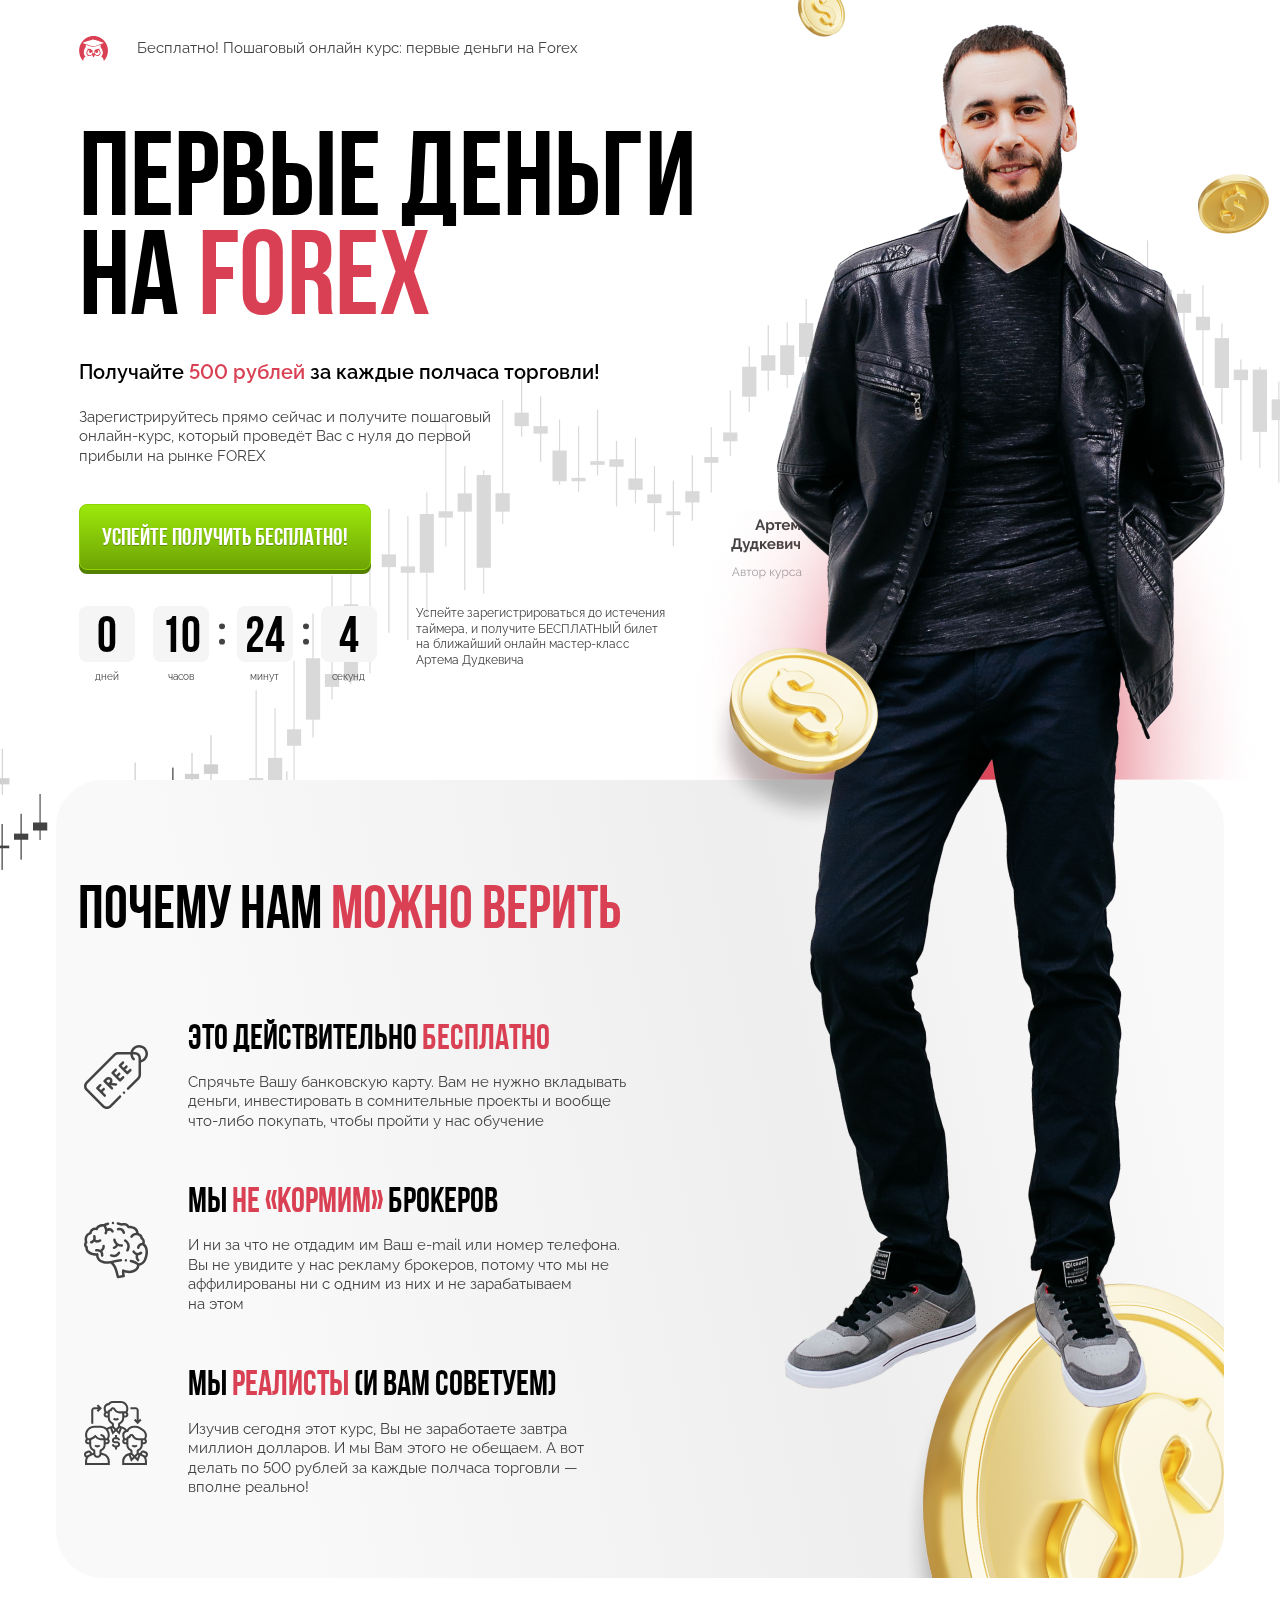
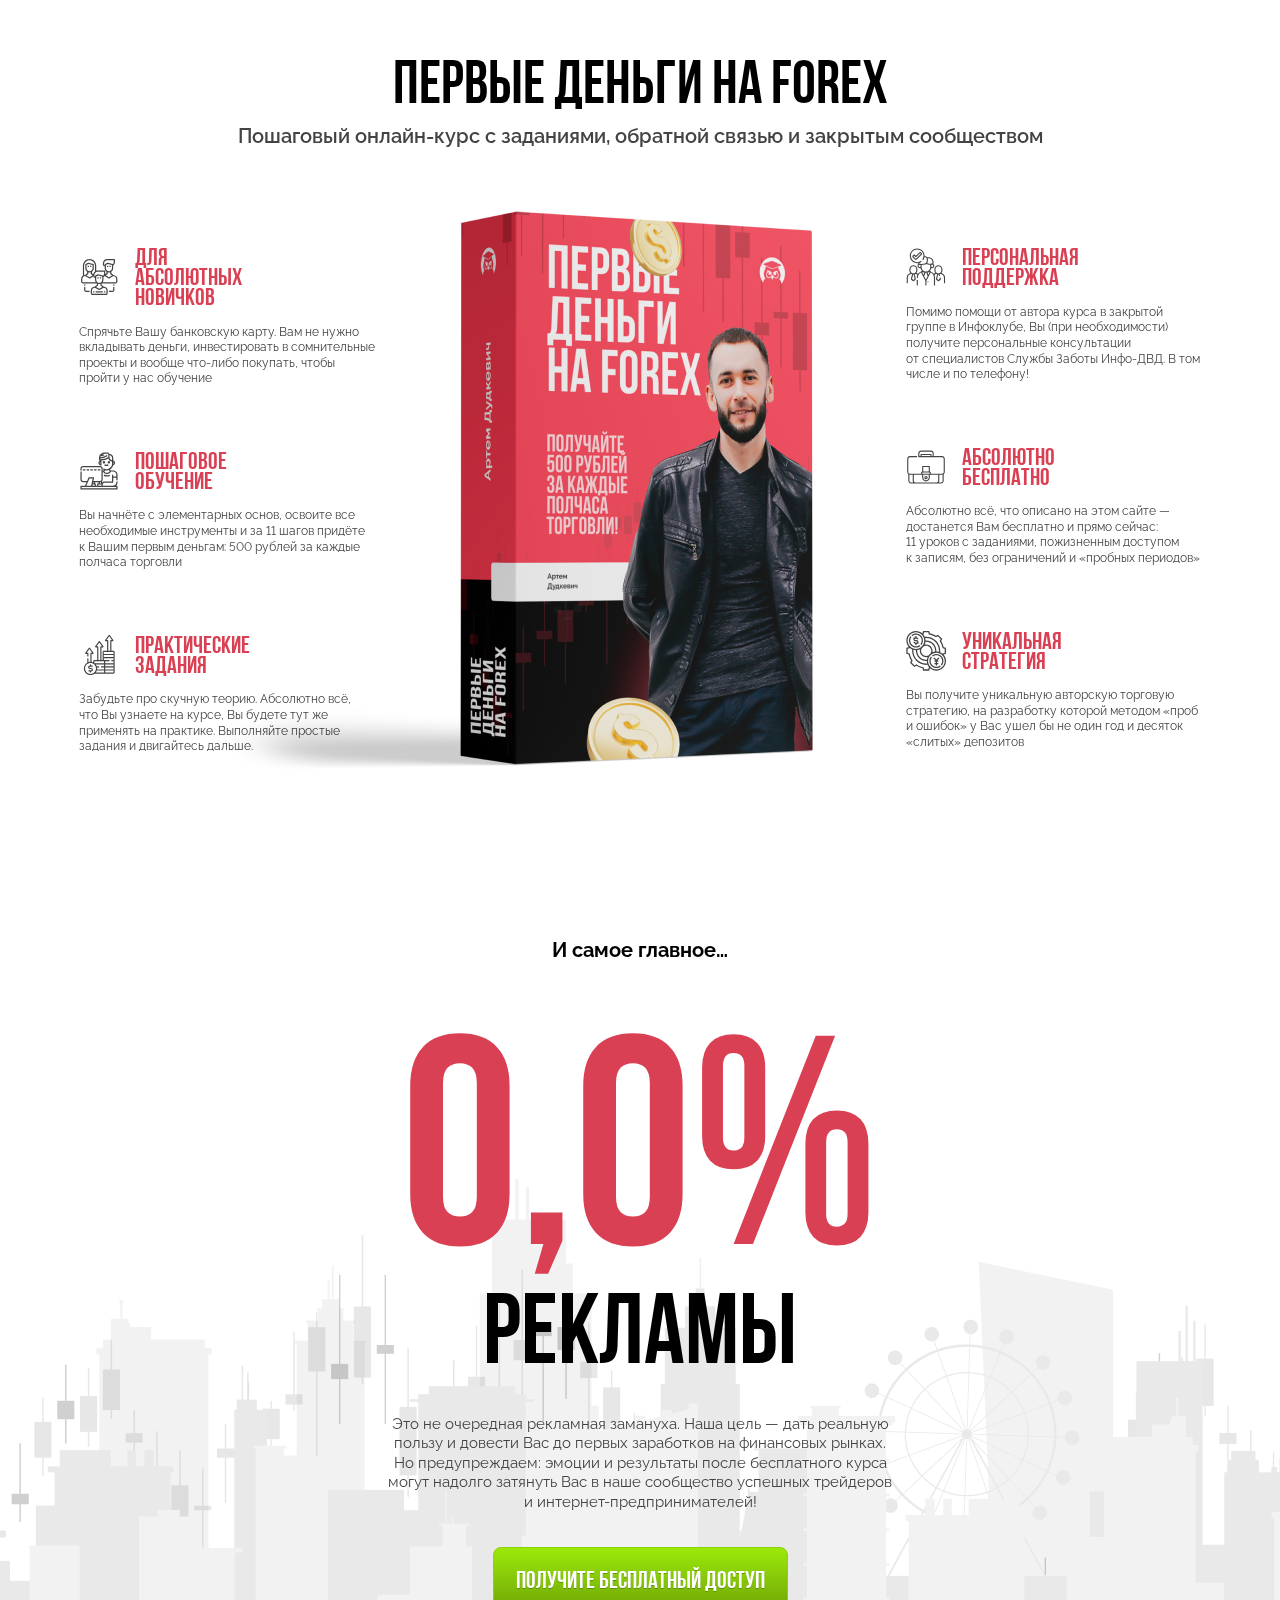
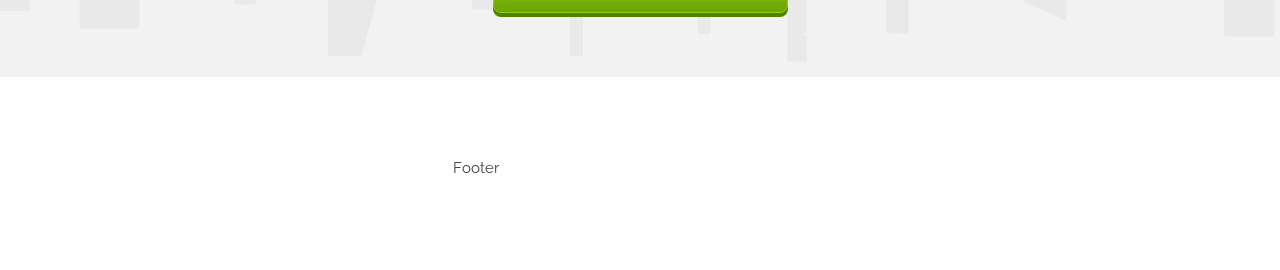
==== public/index.html @ e72a8681 "done sImportant block" ====
<!DOCTYPE html>
<html lang="ru">
	<head>
		<meta charset="utf-8">
		<title>Главная</title>
		<meta name="description" content="о чем страница">
		<meta http-equiv="X-UA-Compatible" content="IE=edge">
		<meta name="viewport" content="width=device-width,initial-scale=1.0,  shrink-to-fit=no">
		<link type="image/ico" href="img/favicon.ico" rel="shortcut icon"><meta name="format-detection" content="telephone=no"> 
		<link href="libs/swiper/swiper-bundle.min.css" rel="stylesheet"/>
		<link href="libs/@fancyapps/ui/fancybox.css" rel="stylesheet"/><link rel="preconnect" href="https://fonts.googleapis.com">
<link rel="preconnect" href="https://fonts.gstatic.com" crossorigin>
<link href="https://fonts.googleapis.com/css2?family=Raleway:wght@400;600;700&display=swap" rel="stylesheet">
		<link href="css/main.min.css" rel="stylesheet"/>
	</head>
	<body class="main-page" data-bg="main.jpg">
		<div class="main-wrapper">
			<!-- start header-->
			<header class="header" id="header">
				<!-- start topLine-->
				<div class="topLine section" id="topLine">
					<div class="container">
						<p> <img src="img/svg/logo.svg" alt="" loading="lazy"/>Бесплатно! Пошаговый онлайн курс: первые деньги на Forex
						</p>
					</div>
				</div>
				<!-- end topLine-->
			</header>
			<!-- end header-->
			<main>
				<!-- start headerBlock-->
				<div class="headerBlock section" id="headerBlock">
					<div class="headerBlock__container container"><img class="bg" src="img/header-bg.png" alt=""/>
						<div class="row">
							<div class="col-lg-7">
								<h1>Первые деньги на <span>FOREX</span></h1>
								<div class="headerBlock__subtitle">Получайте <span>500 рублей</span> за каждые полчаса торговли!
								</div>
								<p>Зарегистрируйтесь прямо сейчас и&nbsp;получите пошаговый онлайн-курс, который проведёт Вас с&nbsp;нуля до&nbsp;первой прибыли на&nbsp;рынке FOREX</p>
								<a class="headerBlock__btn btn btn-primary btn-base" href="#">Успейте получить бесплатно!
								</a>
								<div class="headerBlock__timer-wrap">
									<div class="headerBlock__timer-box timer-box-js"><span class="days">12</span><span class="hours">20</span><span class="minutes">20 </span><span class="seconds">20</span>
									</div>
									<p>Успейте зарегистрироваться до&nbsp;истечения таймера, и&nbsp;получите БЕСПЛАТНЫЙ билет на&nbsp;ближайший онлайн мастер-класс Артема Дудкевича</p>
								</div>
							</div>
							<div class="col-lg-5"><img class="img" src="img/header-img.png" alt=""/></div>
						</div>
					</div>
				</div>
				<!-- end headerBlock-->
				<!-- start sTrustUs-->
				<section class="sTrustUs section" id="sTrustUs">
					<div class="sTrustUs__container container-fluid">
						<div class="sTrustUs__wrap"><img class="img" src="img/coin.png" alt=""/>
							<div class="sTrustUs__inner-wrap">
								<div class="section-title">
									<h3>Почему нам <span>можно верить</span></h3>
								</div>
								<div class="sTrustUs__row row">
									<div class="sTrustUs__col col-12">
										<div class="sTrustUs__item"><img src="img/svg/sTrustUs-icon-1.svg" alt="" loading="lazy"/>
											<div class="sTrustUs__content">
												<h4>Это действительно <span>бесплатно</span></h4>
												<p>Спрячьте Вашу банковскую карту. Вам не&nbsp;нужно вкладывать деньги, инвестировать в&nbsp;сомнительные проекты и&nbsp;вообще что-либо покупать, чтобы пройти у&nbsp;нас обучение</p>
											</div>
										</div>
									</div>
									<div class="sTrustUs__col col-12">
										<div class="sTrustUs__item"><img src="img/svg/sTrustUs-icon-2.svg" alt="" loading="lazy"/>
											<div class="sTrustUs__content">
												<h4>Мы <span>не «кормим»</span> брокеров</h4>
												<p>И&nbsp;ни&nbsp;за&nbsp;что не&nbsp;отдадим им&nbsp;Ваш e-mail или номер телефона. Вы&nbsp;не&nbsp;увидите у&nbsp;нас рекламу брокеров, потому что мы&nbsp;не аффилированы ни&nbsp;с&nbsp;одним из&nbsp;них и&nbsp;не&nbsp;зарабатываем на&nbsp;этом</p>
											</div>
										</div>
									</div>
									<div class="sTrustUs__col col-12">
										<div class="sTrustUs__item"><img src="img/svg/sTrustUs-icon-3.svg" alt="" loading="lazy"/>
											<div class="sTrustUs__content">
												<h4>Мы <span>реалисты</span> (и Вам советуем)</h4>
												<p>Изучив сегодня этот курс, Вы&nbsp;не&nbsp;заработаете завтра миллион долларов. И&nbsp;мы&nbsp;Вам этого не&nbsp;обещаем. А&nbsp;вот делать по&nbsp;500 рублей за&nbsp;каждые полчаса торговли&nbsp;&mdash; вполне реально!</p>
											</div>
										</div>
									</div>
								</div>
							</div>
						</div>
					</div>
				</section>
				<!-- end sTrustUs-->
				<!-- start sFirstMoney-->
				<section class="sFirstMoney section" id="sFirstMoney">
					<div class="container">
						<div class="section-title text-center">
							<h3>Первые деньги на FOREX</h3>
							<p>Пошаговый онлайн-курс с заданиями, обратной связью и закрытым сообществом</p>
						</div>
						<div class="sFirstMoney__row row">
							<div class="col-md-6 col-xl-4">
								<div class="sFirstMoney__item">
									<div class="sFirstMoney__title"><img src="img/svg/sFirstMoney-icon-1.svg" alt="" loading="lazy"/>
										<h5>Для абсолютных новичков</h5>
									</div>
									<p>Спрячьте Вашу банковскую карту. Вам не&nbsp;нужно вкладывать деньги, инвестировать в&nbsp;сомнительные проекты и&nbsp;вообще что-либо покупать, чтобы пройти у&nbsp;нас обучение</p>
								</div>
								<div class="sFirstMoney__item">
									<div class="sFirstMoney__title"><img src="img/svg/sFirstMoney-icon-2.svg" alt="" loading="lazy"/>
										<h5>Пошаговое обучение</h5>
									</div>
									<p>Вы&nbsp;начнёте с&nbsp;элементарных основ, освоите все необходимые инструменты и&nbsp;за&nbsp;11&nbsp;шагов придёте к&nbsp;Вашим первым деньгам: 500 рублей за&nbsp;каждые полчаса торговли</p>
								</div>
								<div class="sFirstMoney__item">
									<div class="sFirstMoney__title"><img src="img/svg/sFirstMoney-icon-3.svg" alt="" loading="lazy"/>
										<h5>Практические задания</h5>
									</div>
									<p>Забудьте про скучную теорию. Абсолютно всё, что&nbsp;Вы узнаете на&nbsp;курсе, Вы&nbsp;будете тут&nbsp;же применять на&nbsp;практике. Выполняйте простые задания и&nbsp;двигайтесь дальше.</p>
								</div>
							</div>
							<div class="col-md-6 col-xl-4 order-xl-3">
								<div class="sFirstMoney__item ms-xl-auto">
									<div class="sFirstMoney__title"><img src="img/svg/sFirstMoney-icon-4.svg" alt="" loading="lazy"/>
										<h5>Персональная поддержка</h5>
									</div>
									<p>Помимо помощи от&nbsp;автора курса в&nbsp;закрытой группе в&nbsp;Инфоклубе, Вы&nbsp;(при необходимости) получите персональные консультации от&nbsp;специалистов Службы Заботы Инфо-ДВД. В&nbsp;том числе и&nbsp;по&nbsp;телефону!</p>
								</div>
								<div class="sFirstMoney__item ms-xl-auto">
									<div class="sFirstMoney__title"><img src="img/svg/sFirstMoney-icon-5.svg" alt="" loading="lazy"/>
										<h5>Абсолютно бесплатно</h5>
									</div>
									<p>Абсолютно всё, что описано на&nbsp;этом сайте&nbsp;&mdash; достанется Вам бесплатно и&nbsp;прямо сейчас: 11&nbsp;уроков с&nbsp;заданиями, пожизненным доступом к&nbsp;записям, без ограничений и&nbsp;&laquo;пробных периодов&raquo;</p>
								</div>
								<div class="sFirstMoney__item ms-xl-auto">
									<div class="sFirstMoney__title"><img src="img/svg/sFirstMoney-icon-6.svg" alt="" loading="lazy"/>
										<h5>Уникальная стратегия</h5>
									</div>
									<p>Вы&nbsp;получите уникальную авторскую торговую стратегию, на&nbsp;разработку которой методом &laquo;проб и&nbsp;ошибок&raquo; у&nbsp;Вас ушел&nbsp;бы не&nbsp;один год и&nbsp;десяток &laquo;слитых&raquo; депозитов</p>
								</div>
							</div>
							<div class="sFirstMoney__col col-xl-4 order-xl-2"><img class="img" src="img/sFirstMoney-img-1.png" alt=""/>
							</div>
						</div>
					</div>
				</section>
				<!-- end sFirstMoney-->
				<!-- start sImportant-->
				<section class="sImportant section" id="sImportant">
					<div class="sImportant__container container"><img class="img" src="img/sImportant-bg-1.png" alt=""/>
						<div class="section-title text-center">
							<h6>И самое главное…</h6>
							<div class="section-title__title">0,0%
							</div>
							<div class="h2">РЕКЛАМЫ</div>
							<p>Это не&nbsp;очередная рекламная замануха. Наша цель&nbsp;&mdash; дать реальную пользу и&nbsp;довести Вас до&nbsp;первых заработков на&nbsp;финансовых рынках. Но&nbsp;предупреждаем: эмоции и&nbsp;результаты после бесплатного курса могут надолго затянуть Вас в&nbsp;наше сообщество успешных трейдеров и&nbsp;интернет-предпринимателей!</p>
							<a class="section-title__btn btn btn-primary btn-base" href="#">Получите бесплатный доступ
							</a>
						</div>
					</div>
				</section>
				<!-- end sImportant-->
			</main>
			<footer class="footer section">
				<div class="container">
					<div class="row">
						<div class="col"></div>
						<div class="col">Footer</div>
						<div class="col"></div>
						<div class="col-auto"></div>
					</div>
				</div>
			</footer>
		</div>
		<!--  start modals-->
		<div id="modal-call" style="display: none">
			<div class="modal-win">
				<div class="form-wrap">
					<form>
						<div class="text-center">
							<div class="form-wrap__title form-data h3 ttu">Обратный звонок
							</div>
							<p class="after-headline">Заполните заявку и&nbsp;мы&nbsp;с&nbsp;Вами свяжемся в&nbsp;течение 15&nbsp;минут</p>
						</div>
						<div class="form-wrap__input-wrap form-group"><input class="form-wrap__input form-control" name="text" type="text" placeholder="Ваше Имя" required="required"/> 
						</div>
						<!-- +e.input-wrap-->
						<button class="form-wrap__btn btn" type="submit"> 
						</button>
						<div class="form-wrap__policy">
							<label class="custom-input form-check"><input class="custom-input__input form-check-input" name="checkbox" type="checkbox" checked="checked"/><small class="custom-input__text text-secondary">Согласен на обработку и хранение моих персональных данных в соответствии с условиями</small>
							</label>
						</div>
					</form>
				</div>
			</div>
		</div>
		<!-- #modal-call-->
		<!-- end modals-->
		<script src="libs/jquery/jquery.min.js"></script>
		<script src="libs/@fancyapps/ui/fancybox.umd.js"> </script>
		<script src="libs/swiper/swiper-bundle.min.js"> </script>
		<script src="libs/inputmask/inputmask.min.js"> </script>
		<script src="js/common.js"></script>
	</body>
</html>
---- public/css/main.min.css ----
@charset "UTF-8";@font-face{font-display:swap;font-family:Bebas;font-style:normal;font-weight:400;src:url(../fonts/Bebas/BebasNeueBold.woff2) format("woff2")}.icon{fill:currentColor;display:inline-block;height:1em;width:1em}.icon-basket{font-size:2.4rem;width:.9166666667em}.icon-check{font-size:2.7rem;width:1em}.icon-fb,.icon-instagram{font-size:2.4rem;width:1em}.icon-telegram,.icon-viber{font-size:1.6rem;width:1em}.icon-vk{font-size:2.4rem;width:1em}.icon-whatsapp{font-size:1.6rem;width:1em}:root,[data-bs-theme=light]{--bs-blue:#0d6efd;--bs-indigo:#6610f2;--bs-purple:#6f42c1;--bs-pink:#d63384;--bs-red:#da4053;--bs-orange:#fd7e14;--bs-yellow:#ffc107;--bs-green:#8ed104;--bs-teal:#20c997;--bs-cyan:#0dcaf0;--bs-black:#000;--bs-white:#fff;--bs-gray:#374957;--bs-gray-dark:#343a40;--bs-gray-100:#f5f5f5;--bs-gray-200:#e9ecef;--bs-gray-300:#dee2e6;--bs-gray-400:#ced4da;--bs-gray-500:#adb5bd;--bs-gray-600:#374957;--bs-gray-700:#434343;--bs-gray-800:#343a40;--bs-gray-900:#212529;--bs-primary:#8ed104;--bs-secondary:#374957;--bs-success:#0d6efd;--bs-info:#0dcaf0;--bs-warning:#ffc107;--bs-danger:#da4053;--bs-light:#f5f5f5;--bs-dark:#212529;--bs-primary-rgb:142,209,4;--bs-secondary-rgb:55,73,87;--bs-success-rgb:13,110,253;--bs-info-rgb:13,202,240;--bs-warning-rgb:255,193,7;--bs-danger-rgb:218,64,83;--bs-light-rgb:245,245,245;--bs-dark-rgb:33,37,41;--bs-primary-text:#0a58ca;--bs-secondary-text:#374957;--bs-success-text:#72a703;--bs-info-text:#087990;--bs-warning-text:#997404;--bs-danger-text:#ae3342;--bs-light-text:#374957;--bs-dark-text:#434343;--bs-primary-bg-subtle:#cfe2ff;--bs-secondary-bg-subtle:#f5f5f5;--bs-success-bg-subtle:#e8f6cd;--bs-info-bg-subtle:#cff4fc;--bs-warning-bg-subtle:#fff3cd;--bs-danger-bg-subtle:#f8d9dd;--bs-light-bg-subtle:#fafafa;--bs-dark-bg-subtle:#ced4da;--bs-primary-border-subtle:#9ec5fe;--bs-secondary-border-subtle:#e9ecef;--bs-success-border-subtle:#d2ed9b;--bs-info-border-subtle:#9eeaf9;--bs-warning-border-subtle:#ffe69c;--bs-danger-border-subtle:#f0b3ba;--bs-light-border-subtle:#e9ecef;--bs-dark-border-subtle:#adb5bd;--bs-white-rgb:255,255,255;--bs-black-rgb:0,0,0;--bs-body-color-rgb:67,67,67;--bs-font-sans-serif:"Raleway",system-ui,-apple-system,"Segoe UI",Roboto,"Helvetica Neue",Arial,"Noto Sans","Liberation Sans",sans-serif,"Apple Color Emoji","Segoe UI Emoji","Segoe UI Symbol","Noto Color Emoji";--bs-font-monospace:"Bebas",SFMono-Regular,Menlo,Monaco,Consolas,"Liberation Mono","Courier New",monospace;--bs-gradient:linear-gradient(180deg,hsla(0,0%,100%,.15),hsla(0,0%,100%,0));--bs-body-font-family:var(--bs-font-sans-serif);--bs-body-font-size:0.9999999995rem;--bs-body-font-weight:400;--bs-body-line-height:1.5;--bs-body-color:#434343;--bs-emphasis-color-rgb:0,0,0;--bs-secondary-color:rgba(67,67,67,.75);--bs-secondary-color-rgb:67,67,67;--bs-secondary-bg:#e9ecef;--bs-secondary-bg-rgb:233,236,239;--bs-tertiary-color:rgba(67,67,67,.5);--bs-tertiary-color-rgb:67,67,67;--bs-tertiary-bg:#f5f5f5;--bs-tertiary-bg-rgb:245,245,245;--bs-body-bg:#fff;--bs-body-bg-rgb:255,255,255;--bs-heading-color:#000;--bs-link-color:#8ed104;--bs-link-color-rgb:142,209,4;--bs-link-decoration:none;--bs-link-hover-color:#72a703;--bs-link-hover-color-rgb:114,167,3;--bs-code-color:#d63384;--bs-border-width:1px;--bs-border-style:solid;--bs-border-color:#dee2e6;--bs-border-color-translucent:rgba(0,0,0,.175);--bs-border-radius:0.375rem;--bs-border-radius-sm:0.25rem;--bs-border-radius-lg:0.5rem;--bs-border-radius-xl:1rem;--bs-border-radius-2xl:2rem;--bs-border-radius-pill:50rem;--bs-box-shadow:0 0.5rem 1rem rgba(var(--bs-body-color-rgb),0.15);--bs-box-shadow-sm:0 0.125rem 0.25rem rgba(var(--bs-body-color-rgb),0.075);--bs-box-shadow-lg:0 1rem 3rem rgba(var(--bs-body-color-rgb),0.175);--bs-box-shadow-inset:inset 0 1px 2px rgba(var(--bs-body-color-rgb),0.075);--bs-emphasis-color:#000;--bs-form-control-bg:var(--bs-body-bg);--bs-form-control-disabled-bg:var(--bs-secondary-bg);--bs-highlight-bg:#fff3cd;--bs-breakpoint-xs:0;--bs-breakpoint-sm:576px;--bs-breakpoint-md:768px;--bs-breakpoint-lg:992px;--bs-breakpoint-xl:1100px;--bs-breakpoint-xxl:1136px}[data-bs-theme=dark]{--bs-body-color:#adb5bd;--bs-body-color-rgb:173,181,189;--bs-body-bg:#212529;--bs-body-bg-rgb:33,37,41;--bs-emphasis-color:#f5f5f5;--bs-emphasis-color-rgb:245,245,245;--bs-secondary-color:rgba(173,181,189,.75);--bs-secondary-color-rgb:173,181,189;--bs-secondary-bg:#343a40;--bs-secondary-bg-rgb:52,58,64;--bs-tertiary-color:rgba(173,181,189,.5);--bs-tertiary-color-rgb:173,181,189;--bs-tertiary-bg:#2b3035;--bs-tertiary-bg-rgb:43,48,53;--bs-emphasis-color:#fff;--bs-primary-text:#6ea8fe;--bs-secondary-text:#dee2e6;--bs-success-text:#bbe368;--bs-info-text:#6edff6;--bs-warning-text:#ffda6a;--bs-danger-text:#e98c98;--bs-light-text:#f5f5f5;--bs-dark-text:#dee2e6;--bs-primary-bg-subtle:#031633;--bs-secondary-bg-subtle:#212529;--bs-success-bg-subtle:#1c2a01;--bs-info-bg-subtle:#032830;--bs-warning-bg-subtle:#332701;--bs-danger-bg-subtle:#2c0d11;--bs-light-bg-subtle:#343a40;--bs-dark-bg-subtle:#1a1d20;--bs-primary-border-subtle:#084298;--bs-secondary-border-subtle:#434343;--bs-success-border-subtle:#557d02;--bs-info-border-subtle:#055160;--bs-warning-border-subtle:#664d03;--bs-danger-border-subtle:#832632;--bs-light-border-subtle:#434343;--bs-dark-border-subtle:#343a40;--bs-heading-color:#fff;--bs-link-color:#6ea8fe;--bs-link-hover-color:#9ec5fe;--bs-link-color-rgb:110,168,254;--bs-link-hover-color-rgb:158,197,254;--bs-code-color:#e685b5;--bs-border-color:#434343;--bs-border-color-translucent:hsla(0,0%,100%,.15)}*,:after,:before{box-sizing:border-box}body{-webkit-text-size-adjust:100%;-webkit-tap-highlight-color:rgba(0,0,0,0);background-color:var(--bs-body-bg);color:var(--bs-body-color);font-family:var(--bs-body-font-family);font-size:var(--bs-body-font-size);font-weight:var(--bs-body-font-weight);line-height:var(--bs-body-line-height);margin:0;text-align:var(--bs-body-text-align)}hr{border:0;border-top:var(--bs-border-width) solid;color:inherit;margin:1rem 0;opacity:.25}.h1,.h2,.h3,.h4,.h5,.h6,h1,h2,h3,h4,h5,h6{color:var(--bs-heading-color,inherit);font-family:Bebas,SFMono-Regular,Menlo,Monaco,Consolas,Liberation Mono,Courier New,monospace;font-weight:700;line-height:.83em;margin-bottom:.5rem;margin-top:0}.h1,h1{font-size:calc(1.925rem + 7.59375vw)}.h2,h2{font-size:calc(1.79167rem + 6.09375vw)}.h3,h3{font-size:calc(1.525rem + 3.09375vw)}.h4,h4{font-size:calc(1.35833rem + 1.21875vw)}.h5,h5{font-size:calc(1.285rem + .39375vw)}.h6,h6{font-size:calc(1.25833rem + .09375vw)}p{margin-bottom:1rem;margin-top:0}abbr[title]{cursor:help;-webkit-text-decoration:underline dotted;text-decoration:underline dotted;-webkit-text-decoration-skip-ink:none;text-decoration-skip-ink:none}address{font-style:normal;line-height:inherit;margin-bottom:1rem}ol,ul{padding-left:2rem}dl,ol,ul{margin-bottom:1rem;margin-top:0}ol ol,ol ul,ul ol,ul ul{margin-bottom:0}dt{font-weight:700}dd{margin-bottom:.5rem;margin-left:0}blockquote{margin:0 0 1rem}b,strong{font-weight:bolder}.small,small{font-size:.875em}.mark,mark{background-color:var(--bs-highlight-bg);padding:.1875em}sub,sup{font-size:.75em;line-height:0;position:relative;vertical-align:baseline}sub{bottom:-.25em}sup{top:-.5em}a{color:rgba(var(--bs-link-color-rgb),var(--bs-link-opacity,1));text-decoration:none}a:hover{--bs-link-color-rgb:var(--bs-link-hover-color-rgb)}a:not([href]):not([class]),a:not([href]):not([class]):hover{color:inherit;text-decoration:none}code,kbd,pre,samp{font-family:var(--bs-font-monospace);font-size:1em}pre{display:block;font-size:.875em;margin-bottom:1rem;margin-top:0;overflow:auto}pre code{color:inherit;font-size:inherit;word-break:normal}code{word-wrap:break-word;color:var(--bs-code-color);font-size:.875em}a>code{color:inherit}kbd{background-color:var(--bs-body-color);border-radius:.25rem;color:var(--bs-body-bg);font-size:.875em;padding:.1875rem .375rem}kbd kbd{font-size:1em;padding:0}figure{margin:0 0 1rem}img,svg{vertical-align:middle}table{border-collapse:collapse;caption-side:bottom}caption{color:var(--bs-secondary-color);padding-bottom:.5rem;padding-top:.5rem;text-align:left}th{text-align:inherit;text-align:-webkit-match-parent}tbody,td,tfoot,th,thead,tr{border:0 solid;border-color:inherit}label{display:inline-block}button{border-radius:0}button:focus:not(:focus-visible){outline:0}button,input,optgroup,select,textarea{font-family:inherit;font-size:inherit;line-height:inherit;margin:0}button,select{text-transform:none}[role=button]{cursor:pointer}select{word-wrap:normal}select:disabled{opacity:1}[list]:not([type=date]):not([type=datetime-local]):not([type=month]):not([type=week]):not([type=time])::-webkit-calendar-picker-indicator{display:none!important}[type=button],[type=reset],[type=submit],button{-webkit-appearance:button}[type=button]:not(:disabled),[type=reset]:not(:disabled),[type=submit]:not(:disabled),button:not(:disabled){cursor:pointer}::-moz-focus-inner{border-style:none;padding:0}textarea{resize:vertical}fieldset{border:0;margin:0;min-width:0;padding:0}legend{float:left;font-size:calc(1.275rem + .28125vw);line-height:inherit;margin-bottom:.5rem;padding:0;width:100%}legend+*{clear:left}::-webkit-datetime-edit-day-field,::-webkit-datetime-edit-fields-wrapper,::-webkit-datetime-edit-hour-field,::-webkit-datetime-edit-minute,::-webkit-datetime-edit-month-field,::-webkit-datetime-edit-text,::-webkit-datetime-edit-year-field{padding:0}::-webkit-inner-spin-button{height:auto}[type=search]{-webkit-appearance:textfield;outline-offset:-2px}::-webkit-search-decoration{-webkit-appearance:none}::-webkit-color-swatch-wrapper{padding:0}::-webkit-file-upload-button{-webkit-appearance:button;font:inherit}::file-selector-button{-webkit-appearance:button;font:inherit}output{display:inline-block}iframe{border:0}summary{cursor:pointer;display:list-item}progress{vertical-align:baseline}[hidden]{display:none!important}.lead{font-size:1.2499999994rem;font-weight:300}.display-1{font-size:calc(1.625rem + 4.21875vw);font-weight:300;line-height:.83em}.display-2{font-size:calc(1.575rem + 3.65625vw);font-weight:300;line-height:.83em}.display-3{font-size:calc(1.525rem + 3.09375vw);font-weight:300;line-height:.83em}.display-4{font-size:calc(1.475rem + 2.53125vw);font-weight:300;line-height:.83em}.display-5{font-size:calc(1.425rem + 1.96875vw);font-weight:300;line-height:.83em}.display-6{font-size:calc(1.375rem + 1.40625vw);font-weight:300;line-height:.83em}.list-inline,.list-unstyled{list-style:none;padding-left:0}.list-inline-item{display:inline-block}.list-inline-item:not(:last-child){margin-right:.5rem}.initialism{font-size:.875em;text-transform:uppercase}.blockquote{font-size:1.2499999994rem;margin-bottom:1rem}.blockquote>:last-child{margin-bottom:0}.blockquote-footer{color:#374957;font-size:.875em;margin-bottom:1rem;margin-top:-1rem}.blockquote-footer:before{content:"— "}.container,.container-fluid,.container-lg,.container-md,.container-sm,.container-xl,.container-xxl{--bs-gutter-x:1.3333333333rem;--bs-gutter-y:0;margin-left:auto;margin-right:auto;padding-left:calc(var(--bs-gutter-x)*.5);padding-right:calc(var(--bs-gutter-x)*.5);width:100%}.row{--bs-gutter-x:1.3333333333rem;--bs-gutter-y:0;display:flex;flex-wrap:wrap;margin-left:calc(var(--bs-gutter-x)*-.5);margin-right:calc(var(--bs-gutter-x)*-.5);margin-top:calc(var(--bs-gutter-y)*-1)}.row>*{flex-shrink:0;margin-top:var(--bs-gutter-y);max-width:100%;padding-left:calc(var(--bs-gutter-x)*.5);padding-right:calc(var(--bs-gutter-x)*.5);width:100%}.col{flex:1 0 0%}.row-cols-auto>*{flex:0 0 auto;width:auto}.row-cols-1>*{flex:0 0 auto;width:100%}.row-cols-2>*{flex:0 0 auto;width:50%}.row-cols-3>*{flex:0 0 auto;width:33.3333333333%}.row-cols-4>*{flex:0 0 auto;width:25%}.row-cols-5>*{flex:0 0 auto;width:20%}.row-cols-6>*{flex:0 0 auto;width:16.6666666667%}.col-auto{flex:0 0 auto;width:auto}.col-1{flex:0 0 auto;width:8.33333333%}.col-2{flex:0 0 auto;width:16.66666667%}.col-3{flex:0 0 auto;width:25%}.col-4{flex:0 0 auto;width:33.33333333%}.col-5{flex:0 0 auto;width:41.66666667%}.col-6{flex:0 0 auto;width:50%}.col-7{flex:0 0 auto;width:58.33333333%}.col-8{flex:0 0 auto;width:66.66666667%}.col-9{flex:0 0 auto;width:75%}.col-10{flex:0 0 auto;width:83.33333333%}.col-11{flex:0 0 auto;width:91.66666667%}.col-12{flex:0 0 auto;width:100%}.offset-1{margin-left:8.33333333%}.offset-2{margin-left:16.66666667%}.offset-3{margin-left:25%}.offset-4{margin-left:33.33333333%}.offset-5{margin-left:41.66666667%}.offset-6{margin-left:50%}.offset-7{margin-left:58.33333333%}.offset-8{margin-left:66.66666667%}.offset-9{margin-left:75%}.offset-10{margin-left:83.33333333%}.offset-11{margin-left:91.66666667%}.g-0,.gx-0{--bs-gutter-x:0}.g-0,.gy-0{--bs-gutter-y:0}.g-1,.gx-1{--bs-gutter-x:0.25rem}.g-1,.gy-1{--bs-gutter-y:0.25rem}.g-2,.gx-2{--bs-gutter-x:0.5rem}.g-2,.gy-2{--bs-gutter-y:0.5rem}.g-3,.gx-3{--bs-gutter-x:1rem}.g-3,.gy-3{--bs-gutter-y:1rem}.g-4,.gx-4{--bs-gutter-x:1.5rem}.g-4,.gy-4{--bs-gutter-y:1.5rem}.g-5,.gx-5{--bs-gutter-x:3rem}.g-5,.gy-5{--bs-gutter-y:3rem}.form-label{margin-bottom:.5rem}.col-form-label{font-size:inherit;line-height:1.5;margin-bottom:0;padding-bottom:calc(.375rem + var(--bs-border-width));padding-top:calc(.375rem + var(--bs-border-width))}.col-form-label-lg{font-size:1.2499999994rem;padding-bottom:calc(.5rem + var(--bs-border-width));padding-top:calc(.5rem + var(--bs-border-width))}.col-form-label-sm{font-size:.8749999996rem;padding-bottom:calc(.25rem + var(--bs-border-width));padding-top:calc(.25rem + var(--bs-border-width))}.form-text{color:var(--bs-secondary-color);font-size:.875em;margin-top:.25rem}.form-control{-webkit-appearance:none;-moz-appearance:none;appearance:none;background-clip:padding-box;background-color:var(--bs-form-control-bg);border:var(--bs-border-width) solid var(--bs-border-color);border-radius:.375rem;color:var(--bs-body-color);display:block;font-size:.9999999995rem;font-weight:400;line-height:1.5;padding:.375rem .75rem;transition:border-color .15s ease-in-out,box-shadow .15s ease-in-out;width:100%}.form-control[type=file]{overflow:hidden}.form-control[type=file]:not(:disabled):not([readonly]){cursor:pointer}.form-control:focus{background-color:var(--bs-form-control-bg);border-color:#c7e882;box-shadow:0 0 0 .25rem rgba(142,209,4,.25);color:var(--bs-body-color);outline:0}.form-control::-webkit-date-and-time-value{height:1.5em}.form-control::-webkit-datetime-edit{display:block;padding:0}.form-control::-moz-placeholder{color:var(--bs-secondary-color);opacity:1}.form-control::placeholder{color:var(--bs-secondary-color);opacity:1}.form-control:disabled{background-color:var(--bs-form-control-disabled-bg);opacity:1}.form-control::-webkit-file-upload-button{-webkit-margin-end:.75rem;background-color:var(--bs-tertiary-bg);border:0 solid;border-color:inherit;border-inline-end-width:var(--bs-border-width);border-radius:0;color:var(--bs-body-color);margin:-.375rem -.75rem;margin-inline-end:.75rem;padding:.375rem .75rem;pointer-events:none;-webkit-transition:color .15s ease-in-out,background-color .15s ease-in-out,border-color .15s ease-in-out,box-shadow .15s ease-in-out;transition:color .15s ease-in-out,background-color .15s ease-in-out,border-color .15s ease-in-out,box-shadow .15s ease-in-out}.form-control::file-selector-button{-webkit-margin-end:.75rem;background-color:var(--bs-tertiary-bg);border:0 solid;border-color:inherit;border-inline-end-width:var(--bs-border-width);border-radius:0;color:var(--bs-body-color);margin:-.375rem -.75rem;margin-inline-end:.75rem;padding:.375rem .75rem;pointer-events:none;transition:color .15s ease-in-out,background-color .15s ease-in-out,border-color .15s ease-in-out,box-shadow .15s ease-in-out}.form-control:hover:not(:disabled):not([readonly])::-webkit-file-upload-button{background-color:var(--bs-secondary-bg)}.form-control:hover:not(:disabled):not([readonly])::file-selector-button{background-color:var(--bs-secondary-bg)}.form-control-plaintext{background-color:transparent;border:solid transparent;border-width:var(--bs-border-width) 0;color:var(--bs-body-color);display:block;line-height:1.5;margin-bottom:0;padding:.375rem 0;width:100%}.form-control-plaintext:focus{outline:0}.form-control-plaintext.form-control-lg,.form-control-plaintext.form-control-sm{padding-left:0;padding-right:0}.form-control-sm{border-radius:.25rem;font-size:.8749999996rem;min-height:calc(1.5em + .5rem + var(--bs-border-width)*2);padding:.25rem .5rem}.form-control-sm::-webkit-file-upload-button{-webkit-margin-end:.5rem;margin:-.25rem -.5rem;margin-inline-end:.5rem;padding:.25rem .5rem}.form-control-sm::file-selector-button{-webkit-margin-end:.5rem;margin:-.25rem -.5rem;margin-inline-end:.5rem;padding:.25rem .5rem}.form-control-lg{border-radius:.5rem;font-size:1.2499999994rem;min-height:calc(1.5em + 1rem + var(--bs-border-width)*2);padding:.5rem 1rem}.form-control-lg::-webkit-file-upload-button{-webkit-margin-end:1rem;margin:-.5rem -1rem;margin-inline-end:1rem;padding:.5rem 1rem}.form-control-lg::file-selector-button{-webkit-margin-end:1rem;margin:-.5rem -1rem;margin-inline-end:1rem;padding:.5rem 1rem}textarea.form-control{min-height:calc(1.5em + .75rem + var(--bs-border-width)*2)}textarea.form-control-sm{min-height:calc(1.5em + .5rem + var(--bs-border-width)*2)}textarea.form-control-lg{min-height:calc(1.5em + 1rem + var(--bs-border-width)*2)}.form-control-color{height:calc(1.5em + .75rem + var(--bs-border-width)*2);padding:.375rem;width:3rem}.form-control-color:not(:disabled):not([readonly]){cursor:pointer}.form-control-color::-moz-color-swatch{border:0!important;border-radius:.375rem}.form-control-color::-webkit-color-swatch{border-radius:.375rem}.form-control-color.form-control-sm{height:calc(1.5em + .5rem + var(--bs-border-width)*2)}.form-control-color.form-control-lg{height:calc(1.5em + 1rem + var(--bs-border-width)*2)}.form-select,.select2-container--default .select2-selection--single{--bs-form-select-bg-img:url("data:image/svg+xml;charset=utf-8,%3Csvg xmlns='http://www.w3.org/2000/svg' viewBox='0 0 16 16'%3E%3Cpath fill='none' stroke='%23343a40' stroke-linecap='round' stroke-linejoin='round' stroke-width='2' d='m2 5 6 6 6-6'/%3E%3C/svg%3E");-moz-padding-start:calc(.75rem - 3px);-webkit-appearance:none;-moz-appearance:none;appearance:none;background-color:var(--bs-form-control-bg);background-image:var(--bs-form-select-bg-img),var(--bs-form-select-bg-icon,none);background-position:right .75rem center;background-repeat:no-repeat;background-size:16px 12px;border:var(--bs-border-width) solid var(--bs-border-color);border-radius:.375rem;color:var(--bs-body-color);display:block;font-size:.9999999995rem;font-weight:400;line-height:1.5;padding:.375rem 2.25rem .375rem .75rem;transition:border-color .15s ease-in-out,box-shadow .15s ease-in-out;width:100%}.form-select:focus,.select2-container--default .select2-selection--single:focus{border-color:#c7e882;box-shadow:0 0 0 .25rem rgba(142,209,4,.25);outline:0}.form-select[multiple],.form-select[size]:not([size="1"]),.select2-container--default [multiple].select2-selection--single,.select2-container--default [size].select2-selection--single:not([size="1"]){background-image:none;padding-right:.75rem}.form-select:disabled,.select2-container--default .select2-selection--single:disabled{background-color:var(--bs-form-control-disabled-bg)}.form-select:-moz-focusring,.select2-container--default .select2-selection--single:-moz-focusring{color:transparent;text-shadow:0 0 0 var(--bs-body-color)}.form-select-sm{border-radius:.25rem;font-size:.8749999996rem;padding-bottom:.25rem;padding-left:.5rem;padding-top:.25rem}.form-select-lg{border-radius:.5rem;font-size:1.2499999994rem;padding-bottom:.5rem;padding-left:1rem;padding-top:.5rem}.select2-container--default [data-bs-theme=dark] .select2-selection--single,[data-bs-theme=dark] .form-select,[data-bs-theme=dark] .select2-container--default .select2-selection--single{--bs-form-select-bg-img:url("data:image/svg+xml;charset=utf-8,%3Csvg xmlns='http://www.w3.org/2000/svg' viewBox='0 0 16 16'%3E%3Cpath fill='none' stroke='%23adb5bd' stroke-linecap='round' stroke-linejoin='round' stroke-width='2' d='m2 5 6 6 6-6'/%3E%3C/svg%3E")}.form-check{display:block;margin-bottom:.125rem;min-height:1.5rem;padding-left:1.5em}.form-check .form-check-input{float:left;margin-left:-1.5em}.form-check-reverse{padding-left:0;padding-right:1.5em;text-align:right}.form-check-reverse .form-check-input{float:right;margin-left:0;margin-right:-1.5em}.form-check-input{--bs-form-check-bg:var(--bs-form-control-bg);color-adjust:exact;-webkit-appearance:none;-moz-appearance:none;appearance:none;background-color:var(--bs-form-check-bg);background-image:var(--bs-form-check-bg-image);background-position:50%;background-repeat:no-repeat;background-size:contain;border:var(--bs-border-width) solid var(--bs-border-color);height:1em;margin-top:.25em;-webkit-print-color-adjust:exact;print-color-adjust:exact;vertical-align:top;width:1em}.form-check-input[type=checkbox]{border-radius:.25em}.form-check-input[type=radio]{border-radius:50%}.form-check-input:active{filter:brightness(90%)}.form-check-input:focus{border-color:#c7e882;box-shadow:0 0 0 .25rem rgba(142,209,4,.25);outline:0}.form-check-input:checked{background-color:#8ed104;border-color:#8ed104}.form-check-input:checked[type=checkbox]{--bs-form-check-bg-image:url("data:image/svg+xml;charset=utf-8,%3Csvg xmlns='http://www.w3.org/2000/svg' viewBox='0 0 20 20'%3E%3Cpath fill='none' stroke='%23fff' stroke-linecap='round' stroke-linejoin='round' stroke-width='3' d='m6 10 3 3 6-6'/%3E%3C/svg%3E")}.form-check-input:checked[type=radio]{--bs-form-check-bg-image:url("data:image/svg+xml;charset=utf-8,%3Csvg xmlns='http://www.w3.org/2000/svg' viewBox='-4 -4 8 8'%3E%3Ccircle r='2' fill='%23fff'/%3E%3C/svg%3E")}.form-check-input[type=checkbox]:indeterminate{--bs-form-check-bg-image:url("data:image/svg+xml;charset=utf-8,%3Csvg xmlns='http://www.w3.org/2000/svg' viewBox='0 0 20 20'%3E%3Cpath fill='none' stroke='%23fff' stroke-linecap='round' stroke-linejoin='round' stroke-width='3' d='M6 10h8'/%3E%3C/svg%3E");background-color:#8ed104;border-color:#8ed104}.form-check-input:disabled{filter:none;opacity:.5;pointer-events:none}.form-check-input:disabled~.form-check-label,.form-check-input[disabled]~.form-check-label{cursor:default;opacity:.5}.form-switch{padding-left:2.5em}.form-switch .form-check-input{--bs-form-switch-bg:url("data:image/svg+xml;charset=utf-8,%3Csvg xmlns='http://www.w3.org/2000/svg' viewBox='-4 -4 8 8'%3E%3Ccircle r='3' fill='rgba(0, 0, 0, 0.25)'/%3E%3C/svg%3E");background-image:var(--bs-form-switch-bg);background-position:0;border-radius:2em;margin-left:-2.5em;transition:background-position .15s ease-in-out;width:2em}.form-switch .form-check-input:focus{--bs-form-switch-bg:url("data:image/svg+xml;charset=utf-8,%3Csvg xmlns='http://www.w3.org/2000/svg' viewBox='-4 -4 8 8'%3E%3Ccircle r='3' fill='%23c7e882'/%3E%3C/svg%3E")}.form-switch .form-check-input:checked{--bs-form-switch-bg:url("data:image/svg+xml;charset=utf-8,%3Csvg xmlns='http://www.w3.org/2000/svg' viewBox='-4 -4 8 8'%3E%3Ccircle r='3' fill='%23fff'/%3E%3C/svg%3E");background-position:100%}.form-switch.form-check-reverse{padding-left:0;padding-right:2.5em}.form-switch.form-check-reverse .form-check-input{margin-left:0;margin-right:-2.5em}.form-check-inline{display:inline-block;margin-right:1rem}.btn-check{clip:rect(0,0,0,0);pointer-events:none;position:absolute}.btn-check:disabled+.btn,.btn-check[disabled]+.btn{filter:none;opacity:.65;pointer-events:none}[data-bs-theme=dark] .form-switch .form-check-input:not(:checked):not(:focus){--bs-form-switch-bg:url("data:image/svg+xml;charset=utf-8,%3Csvg xmlns='http://www.w3.org/2000/svg' viewBox='-4 -4 8 8'%3E%3Ccircle r='3' fill='rgba(255, 255, 255, 0.25)'/%3E%3C/svg%3E")}.form-range{-webkit-appearance:none;-moz-appearance:none;appearance:none;background-color:transparent;height:1.5rem;padding:0;width:100%}.form-range:focus{outline:0}.form-range:focus::-webkit-slider-thumb{box-shadow:0 0 0 1px #fff,0 0 0 .25rem rgba(142,209,4,.25)}.form-range:focus::-moz-range-thumb{box-shadow:0 0 0 1px #fff,0 0 0 .25rem rgba(142,209,4,.25)}.form-range::-moz-focus-outer{border:0}.form-range::-webkit-slider-thumb{-webkit-appearance:none;appearance:none;background-color:#8ed104;border:0;border-radius:1rem;height:1rem;margin-top:-.25rem;-webkit-transition:background-color .15s ease-in-out,border-color .15s ease-in-out,box-shadow .15s ease-in-out;transition:background-color .15s ease-in-out,border-color .15s ease-in-out,box-shadow .15s ease-in-out;width:1rem}.form-range::-webkit-slider-thumb:active{background-color:#ddf1b4}.form-range::-webkit-slider-runnable-track{background-color:var(--bs-tertiary-bg);border-color:transparent;border-radius:1rem;color:transparent;cursor:pointer;height:.5rem;width:100%}.form-range::-moz-range-thumb{-moz-appearance:none;appearance:none;background-color:#8ed104;border:0;border-radius:1rem;height:1rem;-moz-transition:background-color .15s ease-in-out,border-color .15s ease-in-out,box-shadow .15s ease-in-out;transition:background-color .15s ease-in-out,border-color .15s ease-in-out,box-shadow .15s ease-in-out;width:1rem}.form-range::-moz-range-thumb:active{background-color:#ddf1b4}.form-range::-moz-range-track{background-color:var(--bs-tertiary-bg);border-color:transparent;border-radius:1rem;color:transparent;cursor:pointer;height:.5rem;width:100%}.form-range:disabled{pointer-events:none}.form-range:disabled::-webkit-slider-thumb{background-color:var(--bs-secondary-color)}.form-range:disabled::-moz-range-thumb{background-color:var(--bs-secondary-color)}.form-floating{position:relative}.form-floating:before:not(.form-control:disabled){background-color:var(--bs-form-control-bg);border-radius:.375rem;content:"";height:1.875em;left:var(--bs-border-width);position:absolute;top:var(--bs-border-width);width:calc(100% - 1.125em - .5625rem)}.form-floating>.form-control,.form-floating>.form-control-plaintext,.form-floating>.form-select,.select2-container--default .form-floating>.select2-selection--single{height:calc(3.5rem + var(--bs-border-width)*2);line-height:1.25}.form-floating>label{border:var(--bs-border-width) solid transparent;height:100%;left:0;overflow:hidden;padding:1rem .75rem;pointer-events:none;position:absolute;text-align:start;text-overflow:ellipsis;top:0;transform-origin:0 0;transition:opacity .1s ease-in-out,transform .1s ease-in-out;white-space:nowrap;width:100%}.form-floating>.form-control,.form-floating>.form-control-plaintext{padding:1rem .75rem}.form-floating>.form-control-plaintext::-moz-placeholder,.form-floating>.form-control::-moz-placeholder{color:transparent}.form-floating>.form-control-plaintext::placeholder,.form-floating>.form-control::placeholder{color:transparent}.form-floating>.form-control-plaintext:not(:-moz-placeholder-shown),.form-floating>.form-control:not(:-moz-placeholder-shown){padding-bottom:.625rem;padding-top:1.625rem}.form-floating>.form-control-plaintext:focus,.form-floating>.form-control-plaintext:not(:placeholder-shown),.form-floating>.form-control:focus,.form-floating>.form-control:not(:placeholder-shown){padding-bottom:.625rem;padding-top:1.625rem}.form-floating>.form-control-plaintext:-webkit-autofill,.form-floating>.form-control:-webkit-autofill{padding-bottom:.625rem;padding-top:1.625rem}.form-floating>.form-select,.select2-container--default .form-floating>.select2-selection--single{padding-bottom:.625rem;padding-top:1.625rem}.form-floating>.form-control:not(:-moz-placeholder-shown)~label{opacity:.65;transform:scale(.85) translateY(-.5rem) translateX(.15rem)}.form-floating>.form-control-plaintext~label,.form-floating>.form-control:focus~label,.form-floating>.form-control:not(:placeholder-shown)~label,.form-floating>.form-select~label,.select2-container--default .form-floating>.select2-selection--single~label{opacity:.65;transform:scale(.85) translateY(-.5rem) translateX(.15rem)}.form-floating>.form-control:-webkit-autofill~label{opacity:.65;transform:scale(.85) translateY(-.5rem) translateX(.15rem)}.form-floating>.form-control-plaintext~label{border-width:var(--bs-border-width) 0}.form-floating>.form-control:disabled~label{color:#374957}.input-group{align-items:stretch;display:flex;flex-wrap:wrap;position:relative;width:100%}.input-group>.form-control,.input-group>.form-floating,.input-group>.form-select,.select2-container--default .input-group>.select2-selection--single{flex:1 1 auto;min-width:0;position:relative;width:1%}.input-group>.form-control:focus,.input-group>.form-floating:focus-within,.input-group>.form-select:focus,.select2-container--default .input-group>.select2-selection--single:focus{z-index:5}.input-group .btn{position:relative;z-index:2}.input-group .btn:focus{z-index:5}.input-group-text{align-items:center;background-color:var(--bs-tertiary-bg);border:var(--bs-border-width) solid var(--bs-border-color);border-radius:.375rem;color:var(--bs-body-color);display:flex;font-size:.9999999995rem;font-weight:400;line-height:1.5;padding:.375rem .75rem;text-align:center;white-space:nowrap}.input-group-lg>.btn,.input-group-lg>.form-control,.input-group-lg>.form-select,.input-group-lg>.input-group-text,.select2-container--default .input-group-lg>.select2-selection--single{border-radius:.5rem;font-size:1.2499999994rem;padding:.5rem 1rem}.input-group-sm>.btn,.input-group-sm>.form-control,.input-group-sm>.form-select,.input-group-sm>.input-group-text,.select2-container--default .input-group-sm>.select2-selection--single{border-radius:.25rem;font-size:.8749999996rem;padding:.25rem .5rem}.input-group-lg>.form-select,.input-group-sm>.form-select,.select2-container--default .input-group-lg>.select2-selection--single,.select2-container--default .input-group-sm>.select2-selection--single{padding-right:3rem}.input-group.has-validation>.dropdown-toggle:nth-last-child(n+4),.input-group.has-validation>.form-floating:nth-last-child(n+3)>.form-control,.input-group.has-validation>.form-floating:nth-last-child(n+3)>.form-select,.input-group.has-validation>:nth-last-child(n+3):not(.dropdown-toggle):not(.dropdown-menu):not(.form-floating),.input-group:not(.has-validation)>.dropdown-toggle:nth-last-child(n+3),.input-group:not(.has-validation)>.form-floating:not(:last-child)>.form-control,.input-group:not(.has-validation)>.form-floating:not(:last-child)>.form-select,.input-group:not(.has-validation)>:not(:last-child):not(.dropdown-toggle):not(.dropdown-menu):not(.form-floating),.select2-container--default .input-group.has-validation>.form-floating:nth-last-child(n+3)>.select2-selection--single,.select2-container--default .input-group:not(.has-validation)>.form-floating:not(:last-child)>.select2-selection--single{border-bottom-right-radius:0;border-top-right-radius:0}.input-group>:not(:first-child):not(.dropdown-menu):not(.valid-tooltip):not(.valid-feedback):not(.invalid-tooltip):not(.invalid-feedback){border-bottom-left-radius:0;border-top-left-radius:0;margin-left:calc(var(--bs-border-width)*-1)}.input-group>.form-floating:not(:first-child)>.form-control,.input-group>.form-floating:not(:first-child)>.form-select,.select2-container--default .input-group>.form-floating:not(:first-child)>.select2-selection--single{border-bottom-left-radius:0;border-top-left-radius:0}.valid-feedback{color:var(--bs-success-text);display:none;font-size:.875em;margin-top:.25rem;width:100%}.valid-tooltip{background-color:var(--bs-success);border-radius:var(--bs-border-radius);color:#fff;display:none;font-size:.8749999996rem;margin-top:.1rem;max-width:100%;padding:.25rem .5rem;position:absolute;top:100%;z-index:5}.is-valid~.valid-feedback,.is-valid~.valid-tooltip,.was-validated :valid~.valid-feedback,.was-validated :valid~.valid-tooltip{display:block}.form-control.is-valid,.was-validated .form-control:valid{background-image:url("data:image/svg+xml;charset=utf-8,%3Csvg xmlns='http://www.w3.org/2000/svg' viewBox='0 0 8 8'%3E%3Cpath fill='%230d6efd' d='M2.3 6.73.6 4.53c-.4-1.04.46-1.4 1.1-.8l1.1 1.4 3.4-3.8c.6-.63 1.6-.27 1.2.7l-4 4.6c-.43.5-.8.4-1.1.1z'/%3E%3C/svg%3E");background-position:right calc(.375em + .1875rem) center;background-repeat:no-repeat;background-size:calc(.75em + .375rem) calc(.75em + .375rem);border-color:var(--bs-success);padding-right:calc(1.5em + .75rem)}.form-control.is-valid:focus,.was-validated .form-control:valid:focus{border-color:var(--bs-success);box-shadow:0 0 0 .25rem rgba(var(--bs-success-rgb),.25)}.was-validated textarea.form-control:valid,textarea.form-control.is-valid{background-position:top calc(.375em + .1875rem) right calc(.375em + .1875rem);padding-right:calc(1.5em + .75rem)}.form-select.is-valid,.select2-container--default .is-valid.select2-selection--single,.select2-container--default .was-validated .select2-selection--single:valid,.was-validated .form-select:valid,.was-validated .select2-container--default .select2-selection--single:valid{border-color:var(--bs-success)}.form-select.is-valid:not([multiple]):not([size]),.form-select.is-valid:not([multiple])[size="1"],.select2-container--default .is-valid.select2-selection--single:not([multiple]):not([size]),.select2-container--default .is-valid.select2-selection--single:not([multiple])[size="1"],.select2-container--default .was-validated .select2-selection--single:valid:not([multiple]):not([size]),.select2-container--default .was-validated .select2-selection--single:valid:not([multiple])[size="1"],.was-validated .form-select:valid:not([multiple]):not([size]),.was-validated .form-select:valid:not([multiple])[size="1"],.was-validated .select2-container--default .select2-selection--single:valid:not([multiple]):not([size]),.was-validated .select2-container--default .select2-selection--single:valid:not([multiple])[size="1"]{--bs-form-select-bg-icon:url("data:image/svg+xml;charset=utf-8,%3Csvg xmlns='http://www.w3.org/2000/svg' viewBox='0 0 8 8'%3E%3Cpath fill='%230d6efd' d='M2.3 6.73.6 4.53c-.4-1.04.46-1.4 1.1-.8l1.1 1.4 3.4-3.8c.6-.63 1.6-.27 1.2.7l-4 4.6c-.43.5-.8.4-1.1.1z'/%3E%3C/svg%3E");background-position:right .75rem center,center right 2.25rem;background-size:16px 12px,calc(.75em + .375rem) calc(.75em + .375rem);padding-right:4.125rem}.form-select.is-valid:focus,.select2-container--default .is-valid.select2-selection--single:focus,.select2-container--default .was-validated .select2-selection--single:valid:focus,.was-validated .form-select:valid:focus,.was-validated .select2-container--default .select2-selection--single:valid:focus{border-color:var(--bs-success);box-shadow:0 0 0 .25rem rgba(var(--bs-success-rgb),.25)}.form-control-color.is-valid,.was-validated .form-control-color:valid{width:calc(3.75rem + 1.5em)}.form-check-input.is-valid,.was-validated .form-check-input:valid{border-color:var(--bs-success)}.form-check-input.is-valid:checked,.was-validated .form-check-input:valid:checked{background-color:var(--bs-success-text)}.form-check-input.is-valid:focus,.was-validated .form-check-input:valid:focus{box-shadow:0 0 0 .25rem rgba(var(--bs-success-rgb),.25)}.form-check-input.is-valid~.form-check-label,.was-validated .form-check-input:valid~.form-check-label{color:var(--bs-success-text)}.form-check-inline .form-check-input~.valid-feedback{margin-left:.5em}.input-group>.form-control:not(:focus).is-valid,.input-group>.form-floating:not(:focus-within).is-valid,.input-group>.form-select:not(:focus).is-valid,.select2-container--default .input-group>.select2-selection--single:not(:focus).is-valid,.select2-container--default .was-validated .input-group>.select2-selection--single:not(:focus):valid,.was-validated .input-group>.form-control:not(:focus):valid,.was-validated .input-group>.form-floating:not(:focus-within):valid,.was-validated .input-group>.form-select:not(:focus):valid,.was-validated .select2-container--default .input-group>.select2-selection--single:not(:focus):valid{z-index:3}.invalid-feedback{color:var(--bs-danger-text);display:none;font-size:.875em;margin-top:.25rem;width:100%}.invalid-tooltip{background-color:var(--bs-danger);border-radius:var(--bs-border-radius);color:#fff;display:none;font-size:.8749999996rem;margin-top:.1rem;max-width:100%;padding:.25rem .5rem;position:absolute;top:100%;z-index:5}.is-invalid~.invalid-feedback,.is-invalid~.invalid-tooltip,.was-validated :invalid~.invalid-feedback,.was-validated :invalid~.invalid-tooltip{display:block}.form-control.is-invalid,.was-validated .form-control:invalid{background-image:url("data:image/svg+xml;charset=utf-8,%3Csvg xmlns='http://www.w3.org/2000/svg' width='12' height='12' fill='none' stroke='%23DA4053'%3E%3Ccircle cx='6' cy='6' r='4.5'/%3E%3Cpath stroke-linejoin='round' d='M5.8 3.6h.4L6 6.5z'/%3E%3Ccircle cx='6' cy='8.2' r='.6' fill='%23DA4053' stroke='none'/%3E%3C/svg%3E");background-position:right calc(.375em + .1875rem) center;background-repeat:no-repeat;background-size:calc(.75em + .375rem) calc(.75em + .375rem);border-color:var(--bs-danger);padding-right:calc(1.5em + .75rem)}.form-control.is-invalid:focus,.was-validated .form-control:invalid:focus{border-color:var(--bs-danger);box-shadow:0 0 0 .25rem rgba(var(--bs-danger-rgb),.25)}.was-validated textarea.form-control:invalid,textarea.form-control.is-invalid{background-position:top calc(.375em + .1875rem) right calc(.375em + .1875rem);padding-right:calc(1.5em + .75rem)}.form-select.is-invalid,.select2-container--default .is-invalid.select2-selection--single,.select2-container--default .was-validated .select2-selection--single:invalid,.was-validated .form-select:invalid,.was-validated .select2-container--default .select2-selection--single:invalid{border-color:var(--bs-danger)}.form-select.is-invalid:not([multiple]):not([size]),.form-select.is-invalid:not([multiple])[size="1"],.select2-container--default .is-invalid.select2-selection--single:not([multiple]):not([size]),.select2-container--default .is-invalid.select2-selection--single:not([multiple])[size="1"],.select2-container--default .was-validated .select2-selection--single:invalid:not([multiple]):not([size]),.select2-container--default .was-validated .select2-selection--single:invalid:not([multiple])[size="1"],.was-validated .form-select:invalid:not([multiple]):not([size]),.was-validated .form-select:invalid:not([multiple])[size="1"],.was-validated .select2-container--default .select2-selection--single:invalid:not([multiple]):not([size]),.was-validated .select2-container--default .select2-selection--single:invalid:not([multiple])[size="1"]{--bs-form-select-bg-icon:url("data:image/svg+xml;charset=utf-8,%3Csvg xmlns='http://www.w3.org/2000/svg' width='12' height='12' fill='none' stroke='%23DA4053'%3E%3Ccircle cx='6' cy='6' r='4.5'/%3E%3Cpath stroke-linejoin='round' d='M5.8 3.6h.4L6 6.5z'/%3E%3Ccircle cx='6' cy='8.2' r='.6' fill='%23DA4053' stroke='none'/%3E%3C/svg%3E");background-position:right .75rem center,center right 2.25rem;background-size:16px 12px,calc(.75em + .375rem) calc(.75em + .375rem);padding-right:4.125rem}.form-select.is-invalid:focus,.select2-container--default .is-invalid.select2-selection--single:focus,.select2-container--default .was-validated .select2-selection--single:invalid:focus,.was-validated .form-select:invalid:focus,.was-validated .select2-container--default .select2-selection--single:invalid:focus{border-color:var(--bs-danger);box-shadow:0 0 0 .25rem rgba(var(--bs-danger-rgb),.25)}.form-control-color.is-invalid,.was-validated .form-control-color:invalid{width:calc(3.75rem + 1.5em)}.form-check-input.is-invalid,.was-validated .form-check-input:invalid{border-color:var(--bs-danger)}.form-check-input.is-invalid:checked,.was-validated .form-check-input:invalid:checked{background-color:var(--bs-danger-text)}.form-check-input.is-invalid:focus,.was-validated .form-check-input:invalid:focus{box-shadow:0 0 0 .25rem rgba(var(--bs-danger-rgb),.25)}.form-check-input.is-invalid~.form-check-label,.was-validated .form-check-input:invalid~.form-check-label{color:var(--bs-danger-text)}.form-check-inline .form-check-input~.invalid-feedback{margin-left:.5em}.input-group>.form-control:not(:focus).is-invalid,.input-group>.form-floating:not(:focus-within).is-invalid,.input-group>.form-select:not(:focus).is-invalid,.select2-container--default .input-group>.select2-selection--single:not(:focus).is-invalid,.select2-container--default .was-validated .input-group>.select2-selection--single:not(:focus):invalid,.was-validated .input-group>.form-control:not(:focus):invalid,.was-validated .input-group>.form-floating:not(:focus-within):invalid,.was-validated .input-group>.form-select:not(:focus):invalid,.was-validated .select2-container--default .input-group>.select2-selection--single:not(:focus):invalid{z-index:4}.btn{--bs-btn-padding-x:0.75rem;--bs-btn-padding-y:0.375rem;--bs-btn-font-family: ;--bs-btn-font-size:0.9999999995rem;--bs-btn-font-weight:400;--bs-btn-line-height:1.5;--bs-btn-color:#434343;--bs-btn-bg:transparent;--bs-btn-border-width:var(--bs-border-width);--bs-btn-border-color:transparent;--bs-btn-border-radius:0.375rem;--bs-btn-hover-border-color:transparent;--bs-btn-box-shadow:inset 0 1px 0 hsla(0,0%,100%,.15),0 1px 1px rgba(0,0,0,.075);--bs-btn-disabled-opacity:0.65;--bs-btn-focus-box-shadow:0 0 0 0.25rem rgba(var(--bs-btn-focus-shadow-rgb),.5);background-color:var(--bs-btn-bg);border:var(--bs-btn-border-width) solid var(--bs-btn-border-color);border-radius:var(--bs-btn-border-radius);color:var(--bs-btn-color);cursor:pointer;display:inline-block;font-family:var(--bs-btn-font-family);font-size:var(--bs-btn-font-size);font-weight:var(--bs-btn-font-weight);line-height:var(--bs-btn-line-height);padding:var(--bs-btn-padding-y) var(--bs-btn-padding-x);text-align:center;transition:color .15s ease-in-out,background-color .15s ease-in-out,border-color .15s ease-in-out,box-shadow .15s ease-in-out;-webkit-user-select:none;-moz-user-select:none;user-select:none;vertical-align:middle}.btn:hover{background-color:var(--bs-btn-hover-bg);border-color:var(--bs-btn-hover-border-color);color:var(--bs-btn-hover-color)}.btn-check+.btn:hover{background-color:var(--bs-btn-bg);border-color:var(--bs-btn-border-color);color:var(--bs-btn-color)}.btn:focus-visible{background-color:var(--bs-btn-hover-bg);border-color:var(--bs-btn-hover-border-color);box-shadow:var(--bs-btn-focus-box-shadow);color:var(--bs-btn-hover-color);outline:0}.btn-check:focus-visible+.btn{border-color:var(--bs-btn-hover-border-color);box-shadow:var(--bs-btn-focus-box-shadow);outline:0}.btn-check:checked+.btn,.btn.active,.btn.show,.btn:first-child:active,:not(.btn-check)+.btn:active{background-color:var(--bs-btn-active-bg);border-color:var(--bs-btn-active-border-color);color:var(--bs-btn-active-color)}.btn-check:checked+.btn:focus-visible,.btn.active:focus-visible,.btn.show:focus-visible,.btn:first-child:active:focus-visible,:not(.btn-check)+.btn:active:focus-visible{box-shadow:var(--bs-btn-focus-box-shadow)}.btn.disabled,.btn:disabled,fieldset:disabled .btn{background-color:var(--bs-btn-disabled-bg);border-color:var(--bs-btn-disabled-border-color);color:var(--bs-btn-disabled-color);opacity:var(--bs-btn-disabled-opacity);pointer-events:none}.btn-primary{--bs-btn-color:#000;--bs-btn-bg:#8ed104;--bs-btn-border-color:#8ed104;--bs-btn-hover-color:#000;--bs-btn-hover-bg:#9fd82a;--bs-btn-hover-border-color:#99d61d;--bs-btn-focus-shadow-rgb:121,178,3;--bs-btn-active-color:#000;--bs-btn-active-bg:#a5da36;--bs-btn-active-border-color:#99d61d;--bs-btn-active-shadow:inset 0 3px 5px rgba(0,0,0,.125);--bs-btn-disabled-color:#000;--bs-btn-disabled-bg:#8ed104;--bs-btn-disabled-border-color:#8ed104}.btn-secondary{--bs-btn-color:#fff;--bs-btn-bg:#374957;--bs-btn-border-color:#374957;--bs-btn-hover-color:#fff;--bs-btn-hover-bg:#2f3e4a;--bs-btn-hover-border-color:#2c3a46;--bs-btn-focus-shadow-rgb:85,100,112;--bs-btn-active-color:#fff;--bs-btn-active-bg:#2c3a46;--bs-btn-active-border-color:#293741;--bs-btn-active-shadow:inset 0 3px 5px rgba(0,0,0,.125);--bs-btn-disabled-color:#fff;--bs-btn-disabled-bg:#374957;--bs-btn-disabled-border-color:#374957}.btn-success{--bs-btn-color:#fff;--bs-btn-bg:#0d6efd;--bs-btn-border-color:#0d6efd;--bs-btn-hover-color:#fff;--bs-btn-hover-bg:#0b5ed7;--bs-btn-hover-border-color:#0a58ca;--bs-btn-focus-shadow-rgb:49,132,253;--bs-btn-active-color:#fff;--bs-btn-active-bg:#0a58ca;--bs-btn-active-border-color:#0a53be;--bs-btn-active-shadow:inset 0 3px 5px rgba(0,0,0,.125);--bs-btn-disabled-color:#fff;--bs-btn-disabled-bg:#0d6efd;--bs-btn-disabled-border-color:#0d6efd}.btn-info{--bs-btn-color:#000;--bs-btn-bg:#0dcaf0;--bs-btn-border-color:#0dcaf0;--bs-btn-hover-color:#000;--bs-btn-hover-bg:#31d2f2;--bs-btn-hover-border-color:#25cff2;--bs-btn-focus-shadow-rgb:11,172,204;--bs-btn-active-color:#000;--bs-btn-active-bg:#3dd5f3;--bs-btn-active-border-color:#25cff2;--bs-btn-active-shadow:inset 0 3px 5px rgba(0,0,0,.125);--bs-btn-disabled-color:#000;--bs-btn-disabled-bg:#0dcaf0;--bs-btn-disabled-border-color:#0dcaf0}.btn-warning{--bs-btn-color:#000;--bs-btn-bg:#ffc107;--bs-btn-border-color:#ffc107;--bs-btn-hover-color:#000;--bs-btn-hover-bg:#ffca2c;--bs-btn-hover-border-color:#ffc720;--bs-btn-focus-shadow-rgb:217,164,6;--bs-btn-active-color:#000;--bs-btn-active-bg:#ffcd39;--bs-btn-active-border-color:#ffc720;--bs-btn-active-shadow:inset 0 3px 5px rgba(0,0,0,.125);--bs-btn-disabled-color:#000;--bs-btn-disabled-bg:#ffc107;--bs-btn-disabled-border-color:#ffc107}.btn-danger{--bs-btn-color:#000;--bs-btn-bg:#da4053;--bs-btn-border-color:#da4053;--bs-btn-hover-color:#000;--bs-btn-hover-bg:#e05d6d;--bs-btn-hover-border-color:#de5364;--bs-btn-focus-shadow-rgb:185,54,71;--bs-btn-active-color:#000;--bs-btn-active-bg:#e16675;--bs-btn-active-border-color:#de5364;--bs-btn-active-shadow:inset 0 3px 5px rgba(0,0,0,.125);--bs-btn-disabled-color:#000;--bs-btn-disabled-bg:#da4053;--bs-btn-disabled-border-color:#da4053}.btn-light{--bs-btn-color:#000;--bs-btn-bg:#f5f5f5;--bs-btn-border-color:#f5f5f5;--bs-btn-hover-color:#000;--bs-btn-hover-bg:#d0d0d0;--bs-btn-hover-border-color:#c4c4c4;--bs-btn-focus-shadow-rgb:208,208,208;--bs-btn-active-color:#000;--bs-btn-active-bg:#c4c4c4;--bs-btn-active-border-color:#b8b8b8;--bs-btn-active-shadow:inset 0 3px 5px rgba(0,0,0,.125);--bs-btn-disabled-color:#000;--bs-btn-disabled-bg:#f5f5f5;--bs-btn-disabled-border-color:#f5f5f5}.btn-dark{--bs-btn-color:#fff;--bs-btn-bg:#212529;--bs-btn-border-color:#212529;--bs-btn-hover-color:#fff;--bs-btn-hover-bg:#424649;--bs-btn-hover-border-color:#373b3e;--bs-btn-focus-shadow-rgb:66,70,73;--bs-btn-active-color:#fff;--bs-btn-active-bg:#4d5154;--bs-btn-active-border-color:#373b3e;--bs-btn-active-shadow:inset 0 3px 5px rgba(0,0,0,.125);--bs-btn-disabled-color:#fff;--bs-btn-disabled-bg:#212529;--bs-btn-disabled-border-color:#212529}.btn-outline-primary{--bs-btn-color:#8ed104;--bs-btn-border-color:#8ed104;--bs-btn-hover-color:#000;--bs-btn-hover-bg:#8ed104;--bs-btn-hover-border-color:#8ed104;--bs-btn-focus-shadow-rgb:142,209,4;--bs-btn-active-color:#000;--bs-btn-active-bg:#8ed104;--bs-btn-active-border-color:#8ed104;--bs-btn-active-shadow:inset 0 3px 5px rgba(0,0,0,.125);--bs-btn-disabled-color:#8ed104;--bs-btn-disabled-bg:transparent;--bs-btn-disabled-border-color:#8ed104;--bs-gradient:none}.btn-outline-secondary{--bs-btn-color:#374957;--bs-btn-border-color:#374957;--bs-btn-hover-color:#fff;--bs-btn-hover-bg:#374957;--bs-btn-hover-border-color:#374957;--bs-btn-focus-shadow-rgb:55,73,87;--bs-btn-active-color:#fff;--bs-btn-active-bg:#374957;--bs-btn-active-border-color:#374957;--bs-btn-active-shadow:inset 0 3px 5px rgba(0,0,0,.125);--bs-btn-disabled-color:#374957;--bs-btn-disabled-bg:transparent;--bs-btn-disabled-border-color:#374957;--bs-gradient:none}.btn-outline-success{--bs-btn-color:#0d6efd;--bs-btn-border-color:#0d6efd;--bs-btn-hover-color:#fff;--bs-btn-hover-bg:#0d6efd;--bs-btn-hover-border-color:#0d6efd;--bs-btn-focus-shadow-rgb:13,110,253;--bs-btn-active-color:#fff;--bs-btn-active-bg:#0d6efd;--bs-btn-active-border-color:#0d6efd;--bs-btn-active-shadow:inset 0 3px 5px rgba(0,0,0,.125);--bs-btn-disabled-color:#0d6efd;--bs-btn-disabled-bg:transparent;--bs-btn-disabled-border-color:#0d6efd;--bs-gradient:none}.btn-outline-info{--bs-btn-color:#0dcaf0;--bs-btn-border-color:#0dcaf0;--bs-btn-hover-color:#000;--bs-btn-hover-bg:#0dcaf0;--bs-btn-hover-border-color:#0dcaf0;--bs-btn-focus-shadow-rgb:13,202,240;--bs-btn-active-color:#000;--bs-btn-active-bg:#0dcaf0;--bs-btn-active-border-color:#0dcaf0;--bs-btn-active-shadow:inset 0 3px 5px rgba(0,0,0,.125);--bs-btn-disabled-color:#0dcaf0;--bs-btn-disabled-bg:transparent;--bs-btn-disabled-border-color:#0dcaf0;--bs-gradient:none}.btn-outline-warning{--bs-btn-color:#ffc107;--bs-btn-border-color:#ffc107;--bs-btn-hover-color:#000;--bs-btn-hover-bg:#ffc107;--bs-btn-hover-border-color:#ffc107;--bs-btn-focus-shadow-rgb:255,193,7;--bs-btn-active-color:#000;--bs-btn-active-bg:#ffc107;--bs-btn-active-border-color:#ffc107;--bs-btn-active-shadow:inset 0 3px 5px rgba(0,0,0,.125);--bs-btn-disabled-color:#ffc107;--bs-btn-disabled-bg:transparent;--bs-btn-disabled-border-color:#ffc107;--bs-gradient:none}.btn-outline-danger{--bs-btn-color:#da4053;--bs-btn-border-color:#da4053;--bs-btn-hover-color:#000;--bs-btn-hover-bg:#da4053;--bs-btn-hover-border-color:#da4053;--bs-btn-focus-shadow-rgb:218,64,83;--bs-btn-active-color:#000;--bs-btn-active-bg:#da4053;--bs-btn-active-border-color:#da4053;--bs-btn-active-shadow:inset 0 3px 5px rgba(0,0,0,.125);--bs-btn-disabled-color:#da4053;--bs-btn-disabled-bg:transparent;--bs-btn-disabled-border-color:#da4053;--bs-gradient:none}.btn-outline-light{--bs-btn-color:#f5f5f5;--bs-btn-border-color:#f5f5f5;--bs-btn-hover-color:#000;--bs-btn-hover-bg:#f5f5f5;--bs-btn-hover-border-color:#f5f5f5;--bs-btn-focus-shadow-rgb:245,245,245;--bs-btn-active-color:#000;--bs-btn-active-bg:#f5f5f5;--bs-btn-active-border-color:#f5f5f5;--bs-btn-active-shadow:inset 0 3px 5px rgba(0,0,0,.125);--bs-btn-disabled-color:#f5f5f5;--bs-btn-disabled-bg:transparent;--bs-btn-disabled-border-color:#f5f5f5;--bs-gradient:none}.btn-outline-dark{--bs-btn-color:#212529;--bs-btn-border-color:#212529;--bs-btn-hover-color:#fff;--bs-btn-hover-bg:#212529;--bs-btn-hover-border-color:#212529;--bs-btn-focus-shadow-rgb:33,37,41;--bs-btn-active-color:#fff;--bs-btn-active-bg:#212529;--bs-btn-active-border-color:#212529;--bs-btn-active-shadow:inset 0 3px 5px rgba(0,0,0,.125);--bs-btn-disabled-color:#212529;--bs-btn-disabled-bg:transparent;--bs-btn-disabled-border-color:#212529;--bs-gradient:none}.btn-link{--bs-btn-font-weight:400;--bs-btn-color:var(--bs-link-color);--bs-btn-bg:transparent;--bs-btn-border-color:transparent;--bs-btn-hover-color:var(--bs-link-hover-color);--bs-btn-hover-border-color:transparent;--bs-btn-active-color:var(--bs-link-hover-color);--bs-btn-active-border-color:transparent;--bs-btn-disabled-color:#374957;--bs-btn-disabled-border-color:transparent;--bs-btn-box-shadow:none;--bs-btn-focus-shadow-rgb:121,178,3;text-decoration:none}.btn-link:focus-visible{color:var(--bs-btn-color)}.btn-link:hover{color:var(--bs-btn-hover-color)}.btn-lg{--bs-btn-padding-y:0.5rem;--bs-btn-padding-x:1rem;--bs-btn-font-size:1.2499999994rem;--bs-btn-border-radius:0.5rem}.btn-sm{--bs-btn-padding-y:0.25rem;--bs-btn-padding-x:0.5rem;--bs-btn-font-size:0.8749999996rem;--bs-btn-border-radius:0.25rem}.clearfix:after{clear:both;content:"";display:block}.text-bg-primary{background-color:RGBA(142,209,4,var(--bs-bg-opacity,1))!important;color:#000!important}.text-bg-secondary{background-color:RGBA(55,73,87,var(--bs-bg-opacity,1))!important;color:#fff!important}.text-bg-success{background-color:RGBA(13,110,253,var(--bs-bg-opacity,1))!important;color:#fff!important}.text-bg-info{background-color:RGBA(13,202,240,var(--bs-bg-opacity,1))!important;color:#000!important}.text-bg-warning{background-color:RGBA(255,193,7,var(--bs-bg-opacity,1))!important;color:#000!important}.text-bg-danger{background-color:RGBA(218,64,83,var(--bs-bg-opacity,1))!important;color:#000!important}.text-bg-light{background-color:RGBA(245,245,245,var(--bs-bg-opacity,1))!important;color:#000!important}.text-bg-dark{background-color:RGBA(33,37,41,var(--bs-bg-opacity,1))!important;color:#fff!important}.link-primary{color:#8ed104!important}.link-primary:focus,.link-primary:hover{color:#a5da36!important}.link-secondary{color:#374957!important}.link-secondary:focus,.link-secondary:hover{color:#2c3a46!important}.link-success{color:#0d6efd!important}.link-success:focus,.link-success:hover{color:#0a58ca!important}.link-info{color:#0dcaf0!important}.link-info:focus,.link-info:hover{color:#3dd5f3!important}.link-warning{color:#ffc107!important}.link-warning:focus,.link-warning:hover{color:#ffcd39!important}.link-danger{color:#da4053!important}.link-danger:focus,.link-danger:hover{color:#e16675!important}.link-light{color:#f5f5f5!important}.link-light:focus,.link-light:hover{color:#f7f7f7!important}.link-dark{color:#212529!important}.link-dark:focus,.link-dark:hover{color:#1a1e21!important}.ratio{position:relative;width:100%}.ratio:before{content:"";display:block;padding-top:var(--bs-aspect-ratio)}.ratio>*{height:100%;left:0;position:absolute;top:0;width:100%}.ratio-1x1{--bs-aspect-ratio:100%}.ratio-4x3{--bs-aspect-ratio:75%}.ratio-16x9{--bs-aspect-ratio:56.25%}.ratio-21x9{--bs-aspect-ratio:42.8571428571%}.fixed-top{top:0}.fixed-bottom,.fixed-top{left:0;position:fixed;right:0;z-index:1030}.fixed-bottom{bottom:0}.sticky-top{top:0}.sticky-bottom,.sticky-top{position:sticky;z-index:1020}.sticky-bottom{bottom:0}.hstack{align-items:center;flex-direction:row}.hstack,.vstack{align-self:stretch;display:flex}.vstack{flex:1 1 auto;flex-direction:column}.visually-hidden,.visually-hidden-focusable:not(:focus):not(:focus-within){clip:rect(0,0,0,0)!important;border:0!important;height:1px!important;margin:-1px!important;overflow:hidden!important;padding:0!important;position:absolute!important;white-space:nowrap!important;width:1px!important}.stretched-link:after{bottom:0;content:"";left:0;position:absolute;right:0;top:0;z-index:1}.text-truncate{overflow:hidden;text-overflow:ellipsis;white-space:nowrap}.vr{align-self:stretch;background-color:currentcolor;display:inline-block;min-height:1em;opacity:.25;width:1px}.align-baseline{vertical-align:baseline!important}.align-top{vertical-align:top!important}.align-middle{vertical-align:middle!important}.align-bottom{vertical-align:bottom!important}.align-text-bottom{vertical-align:text-bottom!important}.align-text-top{vertical-align:text-top!important}.float-start{float:left!important}.float-end{float:right!important}.float-none{float:none!important}.object-fit-contain{-o-object-fit:contain!important;object-fit:contain!important}.object-fit-cover{-o-object-fit:cover!important;object-fit:cover!important}.object-fit-fill{-o-object-fit:fill!important;object-fit:fill!important}.object-fit-scale{-o-object-fit:scale-down!important;object-fit:scale-down!important}.object-fit-none{-o-object-fit:none!important;object-fit:none!important}.opacity-0{opacity:0!important}.opacity-25{opacity:.25!important}.opacity-50{opacity:.5!important}.opacity-75{opacity:.75!important}.opacity-100{opacity:1!important}.overflow-auto{overflow:auto!important}.overflow-hidden{overflow:hidden!important}.overflow-visible{overflow:visible!important}.overflow-scroll{overflow:scroll!important}.overflow-x-auto{overflow-x:auto!important}.overflow-x-hidden{overflow-x:hidden!important}.overflow-x-visible{overflow-x:visible!important}.overflow-x-scroll{overflow-x:scroll!important}.overflow-y-auto{overflow-y:auto!important}.overflow-y-hidden{overflow-y:hidden!important}.overflow-y-visible{overflow-y:visible!important}.overflow-y-scroll{overflow-y:scroll!important}.d-inline{display:inline!important}.d-inline-block{display:inline-block!important}.d-block{display:block!important}.d-grid{display:grid!important}.d-table{display:table!important}.d-table-row{display:table-row!important}.d-table-cell{display:table-cell!important}.d-flex{display:flex!important}.d-inline-flex{display:inline-flex!important}.d-none{display:none!important}.shadow{box-shadow:0 .5rem 1rem rgba(var(--bs-body-color-rgb),.15)!important}.shadow-sm{box-shadow:0 .125rem .25rem rgba(var(--bs-body-color-rgb),.075)!important}.shadow-lg{box-shadow:0 1rem 3rem rgba(var(--bs-body-color-rgb),.175)!important}.shadow-none{box-shadow:none!important}.position-static{position:static!important}.position-relative{position:relative!important}.position-absolute{position:absolute!important}.position-fixed{position:fixed!important}.position-sticky{position:sticky!important}.top-0{top:0!important}.top-50{top:50%!important}.top-100{top:100%!important}.bottom-0{bottom:0!important}.bottom-50{bottom:50%!important}.bottom-100{bottom:100%!important}.start-0{left:0!important}.start-50{left:50%!important}.start-100{left:100%!important}.end-0{right:0!important}.end-50{right:50%!important}.end-100{right:100%!important}.translate-middle{transform:translate(-50%,-50%)!important}.translate-middle-x{transform:translateX(-50%)!important}.translate-middle-y{transform:translateY(-50%)!important}.border{border:var(--bs-border-width) var(--bs-border-style) var(--bs-border-color)!important}.border-0{border:0!important}.border-top{border-top:var(--bs-border-width) var(--bs-border-style) var(--bs-border-color)!important}.border-top-0{border-top:0!important}.border-end{border-right:var(--bs-border-width) var(--bs-border-style) var(--bs-border-color)!important}.border-end-0{border-right:0!important}.border-bottom{border-bottom:var(--bs-border-width) var(--bs-border-style) var(--bs-border-color)!important}.border-bottom-0{border-bottom:0!important}.border-start{border-left:var(--bs-border-width) var(--bs-border-style) var(--bs-border-color)!important}.border-start-0{border-left:0!important}.border-primary{--bs-border-opacity:1;border-color:rgba(var(--bs-primary-rgb),var(--bs-border-opacity))!important}.border-secondary{--bs-border-opacity:1;border-color:rgba(var(--bs-secondary-rgb),var(--bs-border-opacity))!important}.border-success{--bs-border-opacity:1;border-color:rgba(var(--bs-success-rgb),var(--bs-border-opacity))!important}.border-info{--bs-border-opacity:1;border-color:rgba(var(--bs-info-rgb),var(--bs-border-opacity))!important}.border-warning{--bs-border-opacity:1;border-color:rgba(var(--bs-warning-rgb),var(--bs-border-opacity))!important}.border-danger{--bs-border-opacity:1;border-color:rgba(var(--bs-danger-rgb),var(--bs-border-opacity))!important}.border-light{--bs-border-opacity:1;border-color:rgba(var(--bs-light-rgb),var(--bs-border-opacity))!important}.border-dark{--bs-border-opacity:1;border-color:rgba(var(--bs-dark-rgb),var(--bs-border-opacity))!important}.border-white{--bs-border-opacity:1;border-color:rgba(var(--bs-white-rgb),var(--bs-border-opacity))!important}.border-primary-subtle{border-color:var(--bs-primary-border-subtle)!important}.border-secondary-subtle{border-color:var(--bs-secondary-border-subtle)!important}.border-success-subtle{border-color:var(--bs-success-border-subtle)!important}.border-info-subtle{border-color:var(--bs-info-border-subtle)!important}.border-warning-subtle{border-color:var(--bs-warning-border-subtle)!important}.border-danger-subtle{border-color:var(--bs-danger-border-subtle)!important}.border-light-subtle{border-color:var(--bs-light-border-subtle)!important}.border-dark-subtle{border-color:var(--bs-dark-border-subtle)!important}.border-1{--bs-border-width:1px}.border-2{--bs-border-width:2px}.border-3{--bs-border-width:3px}.border-4{--bs-border-width:4px}.border-5{--bs-border-width:5px}.border-opacity-10{--bs-border-opacity:0.1}.border-opacity-25{--bs-border-opacity:0.25}.border-opacity-50{--bs-border-opacity:0.5}.border-opacity-75{--bs-border-opacity:0.75}.border-opacity-100{--bs-border-opacity:1}.w-25{width:25%!important}.w-50{width:50%!important}.w-75{width:75%!important}.w-100{width:100%!important}.w-auto{width:auto!important}.mw-100{max-width:100%!important}.vw-100{width:100vw!important}.min-vw-100{min-width:100vw!important}.h-25{height:25%!important}.h-50{height:50%!important}.h-75{height:75%!important}.h-100{height:100%!important}.h-auto{height:auto!important}.mh-100{max-height:100%!important}.vh-100{height:100vh!important}.min-vh-100{min-height:100vh!important}.flex-fill{flex:1 1 auto!important}.flex-row{flex-direction:row!important}.flex-column{flex-direction:column!important}.flex-row-reverse{flex-direction:row-reverse!important}.flex-column-reverse{flex-direction:column-reverse!important}.flex-grow-0{flex-grow:0!important}.flex-grow-1{flex-grow:1!important}.flex-shrink-0{flex-shrink:0!important}.flex-shrink-1{flex-shrink:1!important}.flex-wrap{flex-wrap:wrap!important}.flex-nowrap{flex-wrap:nowrap!important}.flex-wrap-reverse{flex-wrap:wrap-reverse!important}.justify-content-start{justify-content:flex-start!important}.justify-content-end{justify-content:flex-end!important}.justify-content-center{justify-content:center!important}.justify-content-between{justify-content:space-between!important}.justify-content-around{justify-content:space-around!important}.justify-content-evenly{justify-content:space-evenly!important}.align-items-start{align-items:flex-start!important}.align-items-end{align-items:flex-end!important}.align-items-center{align-items:center!important}.align-items-baseline{align-items:baseline!important}.align-items-stretch{align-items:stretch!important}.align-content-start{align-content:flex-start!important}.align-content-end{align-content:flex-end!important}.align-content-center{align-content:center!important}.align-content-between{align-content:space-between!important}.align-content-around{align-content:space-around!important}.align-content-stretch{align-content:stretch!important}.align-self-auto{align-self:auto!important}.align-self-start{align-self:flex-start!important}.align-self-end{align-self:flex-end!important}.align-self-center{align-self:center!important}.align-self-baseline{align-self:baseline!important}.align-self-stretch{align-self:stretch!important}.order-first{order:-1!important}.order-0{order:0!important}.order-1{order:1!important}.order-2{order:2!important}.order-3{order:3!important}.order-4{order:4!important}.order-5{order:5!important}.order-last{order:6!important}.m-0{margin:0!important}.m-1{margin:.25rem!important}.m-2{margin:.5rem!important}.m-3{margin:1rem!important}.m-4{margin:1.5rem!important}.m-5{margin:3rem!important}.m-auto{margin:auto!important}.mx-0{margin-left:0!important;margin-right:0!important}.mx-1{margin-left:.25rem!important;margin-right:.25rem!important}.mx-2{margin-left:.5rem!important;margin-right:.5rem!important}.mx-3{margin-left:1rem!important;margin-right:1rem!important}.mx-4{margin-left:1.5rem!important;margin-right:1.5rem!important}.mx-5{margin-left:3rem!important;margin-right:3rem!important}.mx-auto{margin-left:auto!important;margin-right:auto!important}.my-0{margin-bottom:0!important;margin-top:0!important}.my-1{margin-bottom:.25rem!important;margin-top:.25rem!important}.my-2{margin-bottom:.5rem!important;margin-top:.5rem!important}.my-3{margin-bottom:1rem!important;margin-top:1rem!important}.my-4{margin-bottom:1.5rem!important;margin-top:1.5rem!important}.my-5{margin-bottom:3rem!important;margin-top:3rem!important}.my-auto{margin-bottom:auto!important;margin-top:auto!important}.mt-0{margin-top:0!important}.mt-1{margin-top:.25rem!important}.mt-2{margin-top:.5rem!important}.mt-3{margin-top:1rem!important}.mt-4{margin-top:1.5rem!important}.mt-5{margin-top:3rem!important}.mt-auto{margin-top:auto!important}.me-0{margin-right:0!important}.me-1{margin-right:.25rem!important}.me-2{margin-right:.5rem!important}.me-3{margin-right:1rem!important}.me-4{margin-right:1.5rem!important}.me-5{margin-right:3rem!important}.me-auto{margin-right:auto!important}.mb-0{margin-bottom:0!important}.mb-1{margin-bottom:.25rem!important}.mb-2{margin-bottom:.5rem!important}.mb-3{margin-bottom:1rem!important}.mb-4{margin-bottom:1.5rem!important}.mb-5{margin-bottom:3rem!important}.mb-auto{margin-bottom:auto!important}.ms-0{margin-left:0!important}.ms-1{margin-left:.25rem!important}.ms-2{margin-left:.5rem!important}.ms-3{margin-left:1rem!important}.ms-4{margin-left:1.5rem!important}.ms-5{margin-left:3rem!important}.ms-auto{margin-left:auto!important}.p-0{padding:0!important}.p-1{padding:.25rem!important}.p-2{padding:.5rem!important}.p-3{padding:1rem!important}.p-4{padding:1.5rem!important}.p-5{padding:3rem!important}.px-0{padding-left:0!important;padding-right:0!important}.px-1{padding-left:.25rem!important;padding-right:.25rem!important}.px-2{padding-left:.5rem!important;padding-right:.5rem!important}.px-3{padding-left:1rem!important;padding-right:1rem!important}.px-4{padding-left:1.5rem!important;padding-right:1.5rem!important}.px-5{padding-left:3rem!important;padding-right:3rem!important}.py-0{padding-bottom:0!important;padding-top:0!important}.py-1{padding-bottom:.25rem!important;padding-top:.25rem!important}.py-2{padding-bottom:.5rem!important;padding-top:.5rem!important}.py-3{padding-bottom:1rem!important;padding-top:1rem!important}.py-4{padding-bottom:1.5rem!important;padding-top:1.5rem!important}.py-5{padding-bottom:3rem!important;padding-top:3rem!important}.pt-0{padding-top:0!important}.pt-1{padding-top:.25rem!important}.pt-2{padding-top:.5rem!important}.pt-3{padding-top:1rem!important}.pt-4{padding-top:1.5rem!important}.pt-5{padding-top:3rem!important}.pe-0{padding-right:0!important}.pe-1{padding-right:.25rem!important}.pe-2{padding-right:.5rem!important}.pe-3{padding-right:1rem!important}.pe-4{padding-right:1.5rem!important}.pe-5{padding-right:3rem!important}.pb-0{padding-bottom:0!important}.pb-1{padding-bottom:.25rem!important}.pb-2{padding-bottom:.5rem!important}.pb-3{padding-bottom:1rem!important}.pb-4{padding-bottom:1.5rem!important}.pb-5{padding-bottom:3rem!important}.ps-0{padding-left:0!important}.ps-1{padding-left:.25rem!important}.ps-2{padding-left:.5rem!important}.ps-3{padding-left:1rem!important}.ps-4{padding-left:1.5rem!important}.ps-5{padding-left:3rem!important}.gap-0{gap:0!important}.gap-1{gap:.25rem!important}.gap-2{gap:.5rem!important}.gap-3{gap:1rem!important}.gap-4{gap:1.5rem!important}.gap-5{gap:3rem!important}.row-gap-0{row-gap:0!important}.row-gap-1{row-gap:.25rem!important}.row-gap-2{row-gap:.5rem!important}.row-gap-3{row-gap:1rem!important}.row-gap-4{row-gap:1.5rem!important}.row-gap-5{row-gap:3rem!important}.column-gap-0{-moz-column-gap:0!important;column-gap:0!important}.column-gap-1{-moz-column-gap:.25rem!important;column-gap:.25rem!important}.column-gap-2{-moz-column-gap:.5rem!important;column-gap:.5rem!important}.column-gap-3{-moz-column-gap:1rem!important;column-gap:1rem!important}.column-gap-4{-moz-column-gap:1.5rem!important;column-gap:1.5rem!important}.column-gap-5{-moz-column-gap:3rem!important;column-gap:3rem!important}.font-monospace{font-family:var(--bs-font-monospace)!important}.fs-1{font-size:calc(1.925rem + 7.59375vw)!important}.fs-2{font-size:calc(1.79167rem + 6.09375vw)!important}.fs-3{font-size:calc(1.525rem + 3.09375vw)!important}.fs-4{font-size:calc(1.35833rem + 1.21875vw)!important}.fs-5{font-size:calc(1.285rem + .39375vw)!important}.fs-6{font-size:calc(1.25833rem + .09375vw)!important}.fst-italic{font-style:italic!important}.fst-normal{font-style:normal!important}.fw-lighter{font-weight:lighter!important}.fw-light{font-weight:300!important}.fw-normal{font-weight:400!important}.fw-medium{font-weight:500!important}.fw-semibold{font-weight:600!important}.fw-bold{font-weight:700!important}.fw-bolder{font-weight:bolder!important}.lh-1{line-height:1!important}.lh-sm{line-height:1.25!important}.lh-base{line-height:1.5!important}.lh-lg{line-height:2!important}.text-start{text-align:left!important}.text-end{text-align:right!important}.text-center{text-align:center!important}.text-decoration-none{text-decoration:none!important}.text-decoration-underline{text-decoration:underline!important}.text-decoration-line-through{text-decoration:line-through!important}.text-lowercase{text-transform:lowercase!important}.text-uppercase{text-transform:uppercase!important}.text-capitalize{text-transform:capitalize!important}.text-wrap{white-space:normal!important}.text-nowrap{white-space:nowrap!important}.text-break{word-wrap:break-word!important;word-break:break-word!important}.text-primary{--bs-text-opacity:1;color:rgba(var(--bs-primary-rgb),var(--bs-text-opacity))!important}.text-secondary{--bs-text-opacity:1;color:rgba(var(--bs-secondary-rgb),var(--bs-text-opacity))!important}.text-success{--bs-text-opacity:1;color:rgba(var(--bs-success-rgb),var(--bs-text-opacity))!important}.text-info{--bs-text-opacity:1;color:rgba(var(--bs-info-rgb),var(--bs-text-opacity))!important}.text-warning{--bs-text-opacity:1;color:rgba(var(--bs-warning-rgb),var(--bs-text-opacity))!important}.text-danger{--bs-text-opacity:1;color:rgba(var(--bs-danger-rgb),var(--bs-text-opacity))!important}.text-light{--bs-text-opacity:1;color:rgba(var(--bs-light-rgb),var(--bs-text-opacity))!important}.text-dark{--bs-text-opacity:1;color:rgba(var(--bs-dark-rgb),var(--bs-text-opacity))!important}.text-black{--bs-text-opacity:1;color:rgba(var(--bs-black-rgb),var(--bs-text-opacity))!important}.text-white{--bs-text-opacity:1;color:rgba(var(--bs-white-rgb),var(--bs-text-opacity))!important}.text-body{--bs-text-opacity:1;color:rgba(var(--bs-body-color-rgb),var(--bs-text-opacity))!important}.text-muted{--bs-text-opacity:1;color:var(--bs-secondary-color)!important}.text-black-50{--bs-text-opacity:1;color:rgba(0,0,0,.5)!important}.text-white-50{--bs-text-opacity:1;color:hsla(0,0%,100%,.5)!important}.text-body-secondary{--bs-text-opacity:1;color:var(--bs-secondary-color)!important}.text-body-tertiary{--bs-text-opacity:1;color:var(--bs-tertiary-color)!important}.text-body-emphasis{--bs-text-opacity:1;color:var(--bs-emphasis-color)!important}.text-reset{--bs-text-opacity:1;color:inherit!important}.text-opacity-25{--bs-text-opacity:0.25}.text-opacity-50{--bs-text-opacity:0.5}.text-opacity-75{--bs-text-opacity:0.75}.text-opacity-100{--bs-text-opacity:1}.text-primary-emphasis{color:var(--bs-primary-text)!important}.text-secondary-emphasis{color:var(--bs-secondary-text)!important}.text-success-emphasis{color:var(--bs-success-text)!important}.text-info-emphasis{color:var(--bs-info-text)!important}.text-warning-emphasis{color:var(--bs-warning-text)!important}.text-danger-emphasis{color:var(--bs-danger-text)!important}.text-light-emphasis{color:var(--bs-light-text)!important}.text-dark-emphasis{color:var(--bs-dark-text)!important}.bg-primary{--bs-bg-opacity:1;background-color:rgba(var(--bs-primary-rgb),var(--bs-bg-opacity))!important}.bg-secondary{--bs-bg-opacity:1;background-color:rgba(var(--bs-secondary-rgb),var(--bs-bg-opacity))!important}.bg-success{--bs-bg-opacity:1;background-color:rgba(var(--bs-success-rgb),var(--bs-bg-opacity))!important}.bg-info{--bs-bg-opacity:1;background-color:rgba(var(--bs-info-rgb),var(--bs-bg-opacity))!important}.bg-warning{--bs-bg-opacity:1;background-color:rgba(var(--bs-warning-rgb),var(--bs-bg-opacity))!important}.bg-danger{--bs-bg-opacity:1;background-color:rgba(var(--bs-danger-rgb),var(--bs-bg-opacity))!important}.bg-light{--bs-bg-opacity:1;background-color:rgba(var(--bs-light-rgb),var(--bs-bg-opacity))!important}.bg-dark{--bs-bg-opacity:1;background-color:rgba(var(--bs-dark-rgb),var(--bs-bg-opacity))!important}.bg-black{--bs-bg-opacity:1;background-color:rgba(var(--bs-black-rgb),var(--bs-bg-opacity))!important}.bg-white{--bs-bg-opacity:1;background-color:rgba(var(--bs-white-rgb),var(--bs-bg-opacity))!important}.bg-body{--bs-bg-opacity:1;background-color:rgba(var(--bs-body-bg-rgb),var(--bs-bg-opacity))!important}.bg-transparent{--bs-bg-opacity:1;background-color:transparent!important}.bg-body-secondary{--bs-bg-opacity:1;background-color:rgba(var(--bs-secondary-bg-rgb),var(--bs-bg-opacity))!important}.bg-body-tertiary{--bs-bg-opacity:1;background-color:rgba(var(--bs-tertiary-bg-rgb),var(--bs-bg-opacity))!important}.bg-body-emphasis{--bs-bg-opacity:1;background-color:rgba(var(--bs-emphasis-bg-rgb),var(--bs-bg-opacity))!important}.bg-opacity-10{--bs-bg-opacity:0.1}.bg-opacity-25{--bs-bg-opacity:0.25}.bg-opacity-50{--bs-bg-opacity:0.5}.bg-opacity-75{--bs-bg-opacity:0.75}.bg-opacity-100{--bs-bg-opacity:1}.bg-primary-subtle{background-color:var(--bs-primary-bg-subtle)!important}.bg-secondary-subtle{background-color:var(--bs-secondary-bg-subtle)!important}.bg-success-subtle{background-color:var(--bs-success-bg-subtle)!important}.bg-info-subtle{background-color:var(--bs-info-bg-subtle)!important}.bg-warning-subtle{background-color:var(--bs-warning-bg-subtle)!important}.bg-danger-subtle{background-color:var(--bs-danger-bg-subtle)!important}.bg-light-subtle{background-color:var(--bs-light-bg-subtle)!important}.bg-dark-subtle{background-color:var(--bs-dark-bg-subtle)!important}.bg-gradient{background-image:var(--bs-gradient)!important}.user-select-all{-webkit-user-select:all!important;-moz-user-select:all!important;user-select:all!important}.user-select-auto{-webkit-user-select:auto!important;-moz-user-select:auto!important;user-select:auto!important}.user-select-none{-webkit-user-select:none!important;-moz-user-select:none!important;user-select:none!important}.pe-none{pointer-events:none!important}.pe-auto{pointer-events:auto!important}.rounded{border-radius:var(--bs-border-radius)!important}.rounded-0{border-radius:0!important}.rounded-1{border-radius:var(--bs-border-radius-sm)!important}.rounded-2{border-radius:var(--bs-border-radius)!important}.rounded-3{border-radius:var(--bs-border-radius-lg)!important}.rounded-4{border-radius:var(--bs-border-radius-xl)!important}.rounded-5{border-radius:var(--bs-border-radius-2xl)!important}.rounded-circle{border-radius:50%!important}.rounded-pill{border-radius:var(--bs-border-radius-pill)!important}.rounded-top{border-top-left-radius:var(--bs-border-radius)!important;border-top-right-radius:var(--bs-border-radius)!important}.rounded-top-0{border-top-left-radius:0!important;border-top-right-radius:0!important}.rounded-top-1{border-top-left-radius:var(--bs-border-radius-sm)!important;border-top-right-radius:var(--bs-border-radius-sm)!important}.rounded-top-2{border-top-left-radius:var(--bs-border-radius)!important;border-top-right-radius:var(--bs-border-radius)!important}.rounded-top-3{border-top-left-radius:var(--bs-border-radius-lg)!important;border-top-right-radius:var(--bs-border-radius-lg)!important}.rounded-top-4{border-top-left-radius:var(--bs-border-radius-xl)!important;border-top-right-radius:var(--bs-border-radius-xl)!important}.rounded-top-5{border-top-left-radius:var(--bs-border-radius-2xl)!important;border-top-right-radius:var(--bs-border-radius-2xl)!important}.rounded-top-circle{border-top-left-radius:50%!important;border-top-right-radius:50%!important}.rounded-top-pill{border-top-left-radius:var(--bs-border-radius-pill)!important;border-top-right-radius:var(--bs-border-radius-pill)!important}.rounded-end{border-bottom-right-radius:var(--bs-border-radius)!important;border-top-right-radius:var(--bs-border-radius)!important}.rounded-end-0{border-bottom-right-radius:0!important;border-top-right-radius:0!important}.rounded-end-1{border-bottom-right-radius:var(--bs-border-radius-sm)!important;border-top-right-radius:var(--bs-border-radius-sm)!important}.rounded-end-2{border-bottom-right-radius:var(--bs-border-radius)!important;border-top-right-radius:var(--bs-border-radius)!important}.rounded-end-3{border-bottom-right-radius:var(--bs-border-radius-lg)!important;border-top-right-radius:var(--bs-border-radius-lg)!important}.rounded-end-4{border-bottom-right-radius:var(--bs-border-radius-xl)!important;border-top-right-radius:var(--bs-border-radius-xl)!important}.rounded-end-5{border-bottom-right-radius:var(--bs-border-radius-2xl)!important;border-top-right-radius:var(--bs-border-radius-2xl)!important}.rounded-end-circle{border-bottom-right-radius:50%!important;border-top-right-radius:50%!important}.rounded-end-pill{border-bottom-right-radius:var(--bs-border-radius-pill)!important;border-top-right-radius:var(--bs-border-radius-pill)!important}.rounded-bottom{border-bottom-left-radius:var(--bs-border-radius)!important;border-bottom-right-radius:var(--bs-border-radius)!important}.rounded-bottom-0{border-bottom-left-radius:0!important;border-bottom-right-radius:0!important}.rounded-bottom-1{border-bottom-left-radius:var(--bs-border-radius-sm)!important;border-bottom-right-radius:var(--bs-border-radius-sm)!important}.rounded-bottom-2{border-bottom-left-radius:var(--bs-border-radius)!important;border-bottom-right-radius:var(--bs-border-radius)!important}.rounded-bottom-3{border-bottom-left-radius:var(--bs-border-radius-lg)!important;border-bottom-right-radius:var(--bs-border-radius-lg)!important}.rounded-bottom-4{border-bottom-left-radius:var(--bs-border-radius-xl)!important;border-bottom-right-radius:var(--bs-border-radius-xl)!important}.rounded-bottom-5{border-bottom-left-radius:var(--bs-border-radius-2xl)!important;border-bottom-right-radius:var(--bs-border-radius-2xl)!important}.rounded-bottom-circle{border-bottom-left-radius:50%!important;border-bottom-right-radius:50%!important}.rounded-bottom-pill{border-bottom-left-radius:var(--bs-border-radius-pill)!important;border-bottom-right-radius:var(--bs-border-radius-pill)!important}.rounded-start{border-bottom-left-radius:var(--bs-border-radius)!important;border-top-left-radius:var(--bs-border-radius)!important}.rounded-start-0{border-bottom-left-radius:0!important;border-top-left-radius:0!important}.rounded-start-1{border-bottom-left-radius:var(--bs-border-radius-sm)!important;border-top-left-radius:var(--bs-border-radius-sm)!important}.rounded-start-2{border-bottom-left-radius:var(--bs-border-radius)!important;border-top-left-radius:var(--bs-border-radius)!important}.rounded-start-3{border-bottom-left-radius:var(--bs-border-radius-lg)!important;border-top-left-radius:var(--bs-border-radius-lg)!important}.rounded-start-4{border-bottom-left-radius:var(--bs-border-radius-xl)!important;border-top-left-radius:var(--bs-border-radius-xl)!important}.rounded-start-5{border-bottom-left-radius:var(--bs-border-radius-2xl)!important;border-top-left-radius:var(--bs-border-radius-2xl)!important}.rounded-start-circle{border-bottom-left-radius:50%!important;border-top-left-radius:50%!important}.rounded-start-pill{border-bottom-left-radius:var(--bs-border-radius-pill)!important;border-top-left-radius:var(--bs-border-radius-pill)!important}.visible{visibility:visible!important}.invisible{visibility:hidden!important}.z-n1{z-index:-1!important}.z-0{z-index:0!important}.z-1{z-index:1!important}.z-2{z-index:2!important}.z-3{z-index:3!important}:root{--animate-delay:1.2s;--bs-body-font-size:15px;--sPT:2.6666666667rem;--sPB:3rem;--sTPB:1.3333333333rem;--fancybox-content-color:var(--bs-body-color);--swiperArrowSize:4.5333333333rem;--swiperArrowPosition:calc(var(--swiperArrowSize)*-1/2);--swiperBorderColorDef:var(--bs-primary);--swiperColorDef:var(--bs-primary);--swiperBgDef:#fff;--swiperBorderColorDefHover:var(--bs-primary);--swiperColorDefHover:var(--bs-primary);--swiperBgDefHover:#fff;--fancybox-bg:rgba(24,24,27,.77)}.pixel-perfect{background-position:center 0;display:block;left:0;margin-left:auto;margin-right:auto;opacity:0;overflow:hidden;pointer-events:none;position:absolute;right:0;top:0;width:100%;z-index:1000}body,html{font-size:var(--bs-body-font-size)}html{-webkit-text-size-adjust:100%;-webkit-tap-highlight-color:rgba(33,36,41,0)}body.fancybox-active,body[class*=fixed]{margin-right:var(--spacing-end)}body.fancybox-active .header,body[class*=fixed] .header{padding-right:var(--spacing-end)}body.loaded_hiding{--s:0.36s;opacity:0;pointer-events:none;transition:all var(--s) ease-in-out}body.loaded_hiding:before{display:none}body.loaded{opacity:1;pointer-events:visible}body:before{--s:0.36s;-webkit-backdrop-filter:blur(5px);backdrop-filter:blur(5px);background-color:rgba(67,67,67,.8);content:"";height:100%;left:0;opacity:0;position:absolute;top:0;transition:all var(--s) ease-in-out;width:100%;z-index:-1}body.fancybox-active{overflow:hidden}body[class*=fixed]{-webkit-overflow-scrolling:none;left:0;overflow:hidden;overscroll-behavior:none;position:absolute;top:0;touch-action:none;width:100%;z-index:999}body[class*=fixed]:before{opacity:.76;z-index:999}.main-wrapper{overflow:hidden;position:relative;width:100%}main{flex-grow:1}.section{background-position:50%;background-repeat:no-repeat;background-size:cover;padding-bottom:var(--sPB);padding-top:var(--sPT)}.section-title{margin-bottom:var(--sTPB)}.mono{font-family:var(--bs-font-monospace)}.small{font-size:.8rem}.tdn{text-decoration:none!important}.ttu{text-transform:uppercase}.tdu{text-decoration:underline}.tdu:hover{text-decoration:none}.fw-300{font-weight:300}.fw-400{font-weight:400}.fw-900{font-weight:900}.fw-500{font-weight:500}.fw-600{font-weight:600}.fw-100{font-weight:100}.row--sm{--bg-gutter-x:1.3333333333rem}.slick-slide img{display:inline}.image-source-link{color:#98c3d1}.slick-slide{outline:0!important}.slick-arrow{cursor:pointer;position:absolute;top:50%;transform:translateY(-50%);z-index:2}.slick-arrow.l{left:0}.slick-arrow.l svg{transform:transform(rotateY(180deg))}.slick-arrow.r{right:0}.slick-arrow svg{height:auto;width:17px}.strong{font-weight:700}ul{padding-left:0}.res-i,picture img{height:auto;max-width:100%}.img-bg{background-position:50%;background-repeat:no-repeat;background-size:cover;position:relative}.img-bg img{clip:rect(0 0 0 0);border:0;height:1px;margin:-1px;overflow:hidden;padding:0;position:absolute;width:1px}.bgs{background-position:50%;background-repeat:no-repeat;background-size:cover}.table{display:table}.tr{display:table-row}.td{display:table-cell}.tabs__btn-accordion{width:100%}.tabs__btn:hover{cursor:pointer}.tabs__content{display:none}.tabs__content.active{display:block}.invisible{clip:rect(0 0 0 0);border:0;height:1px;margin:-1px;overflow:hidden;padding:0;position:absolute;width:1px}.control-wrap{position:relative}.swiper-button-hand{--s:0.36s;background-color:var(--swiperBgDef);background-image:none;background-position:50%;background-repeat:no-repeat;background-size:cover;border:2px solid var(--swiperBorderColorDef);border-radius:50%;bottom:0;box-shadow:0 15px 60px rgba(0,0,0,.1);color:var(--swiperColorDef);height:var(--swiperArrowSize);margin:auto 0;outline:none!important;position:absolute;top:0;transition:all var(--s) ease-in-out;-webkit-user-select:none;-moz-user-select:none;user-select:none;width:var(--swiperArrowSize);z-index:300}.swiper-button-hand:hover{background-color:var(--swiperBgDefHover);border-color:var(--swiperBorderColorDefHover);color:var(--swiperColorDefHover)}.swiper-button-hand .icon{font-size:.8rem}.swiper-button-hand:after{display:none}.swiper-button-hand-next{right:var(--swiperArrowPosition)}.swiper-button-hand-prev{left:var(--swiperArrowPosition)}.swiper-pagination{text-align:center;width:100%}.swiper-pagination-bullet{--s:0.36s;background-color:#e6e6e6;border-radius:50%;display:inline-block;height:8px;margin-left:.5333333333rem;margin-right:.3333333333rem;opacity:1;outline:none!important;transition:all var(--s) ease-in-out;width:8px}.swiper-pagination-bullet-active,.swiper-pagination-bullet:hover{background-color:var(--bs-primary)}picture{display:block}img.object-fit-js{display:block;height:100%;-o-object-fit:cover;object-fit:cover;width:100%}.object-fit-js img,img.img-bg{-o-object-fit:cover;object-fit:cover;-o-object-position:top;object-position:top}a{--s:0.36s;transition:all var(--s) ease-in-out}.picture-bg,img.img-bg{z-index:-1}.picture-bg,.picture-bg .object-fit-js,img.img-bg,img.img-bg .object-fit-js{height:100%;left:0;position:absolute;top:0;width:100%}.bg-wrap{position:relative;z-index:2}.browsehappy{background:#000;color:#fff;font-size:10px;min-height:100px;padding-top:30px;position:absolute;top:0;width:100%;z-index:2000}iframe{border:none}.custom-scroll{--bs-primary:#dedede;scrollbar-color:var(--bs-primary) transparent;scrollbar-width:auto}.custom-scroll::-webkit-scrollbar{width:4px}.custom-scroll::-webkit-scrollbar-track{background:transparent}.custom-scroll::-webkit-scrollbar-thumb{background-color:var(--bs-primary);border:0 solid transparent;border-radius:16px}::-webkit-calendar-picker-indicator{background-image:url('data:image/svg+xml;charset=utf-8,<svg xmlns="http://www.w3.org/2000/svg" width="16" height="15" viewBox="0 0 24 24"><path fill="%238ED104" d="M20 3h-1V1h-2v2H7V1H5v2H4c-1.1 0-2 .9-2 2v16c0 1.1.9 2 2 2h16c1.1 0 2-.9 2-2V5c0-1.1-.9-2-2-2zm0 18H4V8h16v13z"/></svg>')}.btn,.form-control,.form-select,.select2-container--default .select2-selection--single{box-shadow:none!important}.fancybox__content :focus:not(.carousel__button.is-close){outline:none!important}.form-check,.form-check-input,.form-switch{cursor:pointer}.img-wrap-center{align-items:center;bottom:0;display:flex;justify-content:center;left:0;margin:auto;position:absolute;right:0;top:0}.img-wrap-center img{height:auto;max-height:100%;max-width:100%}.img-wrap-center img.object-fit-js{height:100%;-o-object-fit:cover;object-fit:cover;width:100%}.footer{margin-top:auto}.footer__row{--bs-gutter-y:var(--bs-gutter-x)}.footer__slide{height:auto}.form-wrap__input{resize:none}.form-wrap__btn{cursor:pointer}.form-wrap label{display:block;width:100%}.parsley-error{border:2px solid red!important;-o-border-image:none;border-image:none;color:red;outline:0!important}.parsley-success{border:2px solid #00d600!important}.parsley-errors-list{color:red}input[type=number]{-moz-appearance:textfield}select::-ms-expand{display:none}input::-webkit-inner-spin-button,input::-webkit-outer-spin-button{-webkit-appearance:none;margin:0}.select2-container--default .select2-selection--single{height:auto!important;padding-left:.6666666667rem}.select2-container--default .select2-selection--single .select2-selection__rendered{padding:0}.select2-container--default .select2-selection--single .select2-selection__arrow{display:none}.headerBlock{--sPT:1.7333333333rem;--sPB:2.6666666667rem}.headerBlock__container{position:relative}.headerBlock__container .bg{left:-389px;pointer-events:none;position:absolute;top:61px;z-index:-1}.headerBlock__container .img{display:none;position:absolute;z-index:-1}.headerBlock .h1,.headerBlock h1{margin-bottom:1.6666666667rem}.headerBlock__subtitle{font-feature-settings:"pnum" on,"lnum" on;color:#000;font-size:1.3333333333rem;font-weight:600;margin-bottom:1.4rem}.headerBlock__subtitle span{color:#da4053}.headerBlock p{line-height:1.3em;margin-bottom:1.3333333333rem;max-width:29.4666666667rem}.headerBlock__btn{margin-bottom:2.4rem;max-width:19.4666666667rem}.headerBlock__timer-wrap{display:flex;flex-direction:column}.headerBlock__timer-wrap p{font-size:.8rem;line-height:1.3em;margin-bottom:0;max-width:16.6666666667rem}.headerBlock__timer-box{display:flex;padding-bottom:3.3333333333rem}.headerBlock__timer-box span{align-items:center;background-color:#f5f5f5;border-radius:.5333333333rem;color:#000;display:inline-flex;font-family:Bebas,SFMono-Regular,Menlo,Monaco,Consolas,Liberation Mono,Courier New,monospace;font-size:2rem;height:4rem;justify-content:center;line-height:1.01em;margin-right:1.3333333333rem;position:relative;text-align:center;text-transform:uppercase;width:4rem}.headerBlock__timer-box span:last-child{margin-right:0!important}.headerBlock__timer-box span:after{font-feature-settings:"pnum" on,"lnum" on;color:#434343;display:block;font-family:Raleway,system-ui,-apple-system,Segoe UI,Roboto,Helvetica Neue,Arial,Noto Sans,Liberation Sans,sans-serif,Apple Color Emoji,Segoe UI Emoji,Segoe UI Symbol,Noto Color Emoji;font-size:.6666666667rem;font-weight:400;left:0;line-height:1.3em;margin-top:.5333333333rem;position:absolute;text-align:center;text-transform:lowercase;top:100%;width:100%}.headerBlock__timer-box span.days:after{content:"дней"}.headerBlock__timer-box span.hours:after{content:"часов"}.headerBlock__timer-box span.minutes:after{content:"минут"}.headerBlock__timer-box span.seconds:after{content:"секунд"}.headerBlock__timer-box span:before{align-items:center;background-image:url("data:image/svg+xml;charset=utf-8,%3Csvg width='6' height='23' fill='none' xmlns='http://www.w3.org/2000/svg'%3E%3Ccircle cx='3' cy='3.5' r='3' fill='%23434343'/%3E%3Ccircle cx='3' cy='19.5' r='3' fill='%23434343'/%3E%3C/svg%3E");background-position:50%;background-repeat:no-repeat;background-size:6px 22px;content:"";display:flex;height:100%;justify-content:center;left:100%;position:absolute;text-align:center;top:0;width:1.3333333333rem}.headerBlock__timer-box span:first-child:before,.headerBlock__timer-box span:last-child:before{content:none}.soc{--bs-gutter-x:10px;display:flex;margin-left:calc(var(--bs-gutter-x)*-1/2);margin-right:calc(var(--bs-gutter-x)*-1/2)}.soc>*{margin-left:calc(var(--bs-gutter-x)/2);margin-right:calc(var(--bs-gutter-x)/2)}.soc__item{--s:0.36s;display:grid;place-items:center;text-decoration:none!important;transition:all var(--s) ease-in-out;vertical-align:middle}.soc .icon{font-size:2rem}.counter{counter-reset:num}.counter__item{position:relative}.counter__item:before{content:counter(num);counter-increment:num}.addBlock{border:1px solid;border-radius:23px;color:var(--color,#8ed104);display:flex;overflow:hidden;position:relative}.addBlock input{border:none;color:inherit;height:3rem;text-align:center}.addBlock__btn{background:none!important;background:transparent;border:none!important;border-radius:23px;box-shadow:none!important;color:inherit;height:3rem;outline:none!important;position:relative;width:1.7333333333rem}.addBlock__btn:after,.addBlock__btn:before{background-color:currentColor;bottom:0;content:"";height:2px;left:0;margin:auto;position:absolute;right:0;top:0;width:10px}.addBlock__btn--plus:after{transform:rotate(90deg)}.search-block{position:relative}.search-block input{border:none!important;font-size:14px;outline:none!important;padding-bottom:.9333333333rem;padding-left:2rem;padding-top:.9333333333rem;width:100%}.search-block .icon{border:none!important;font-size:1.3333333333rem}.search-block button{align-items:center;background:none!important;border:none!important;display:flex;height:100%;justify-content:center;left:0;position:absolute;top:0}.breadcrumb-item{margin-right:2.1333333333rem;width:auto}.h1 span,.h2 span,.h3 span,.h4 span,.h5 span,.h6 span,h1 span,h2 span,h3 span,h4 span,h5 span,h6 span{color:#da4053}.btn-base{--bs-btn-padding-x:0.8rem;--bs-btn-padding-y:1.4666666667rem;--bs-btn-font-family:Bebas,SFMono-Regular,Menlo,Monaco,Consolas,Liberation Mono,Courier New,monospace;--bs-btn-font-weight:700;--bs-btn-line-height:0.84;--bs-btn-font-size:1.6rem;--bs-btn-color:#fff;--bs-btn-border-color:#8ed104;--bs-btn-border-radius:8px;--s:0.36s;background-image:linear-gradient(180deg,#9ce90b,#6ea305);box-shadow:0 4px 0 #548000!important;text-shadow:0 1px 0 rgba(0,0,0,.25);text-transform:uppercase;transform:translateY(0);transition:all var(--s) ease-in-out;width:100%}.btn-base:hover{box-shadow:none!important;transform:translateY(4px)}:root{--fancybox-content-bg:none}.fancybox__content{max-width:100%;padding:0}.modal-win{background-color:#fff;max-width:100%;padding:40px;position:relative;width:100rem}.modal-win .mfp-close{color:#8ed104;font-size:40px;font-weight:100}a{outline:0!important}.modal-form{position:relative}#foot-dialog .h3,#foot-dialog h3{font-size:2.4em}.mfp-close{--s:0.36s;background:0 0;border:0;border-radius:50%;box-shadow:none;color:#434343;cursor:pointer;display:block;font-family:Arial,Baskerville,monospace;font-size:28px;font-size:50px;font-style:normal;font-weight:100;height:56px;line-height:56px;margin-right:-5px;margin-top:-5px;opacity:.65;opacity:1;outline:0;overflow:visible;padding:0;position:absolute;right:0;text-align:center;text-decoration:none;top:0;transition:all var(--s) ease-in-out;-webkit-user-select:none;-moz-user-select:none;user-select:none;width:56px;z-index:1046}.polite .link{color:#8ed104;cursor:pointer;text-decoration:underline}.polite .link :hover{display:none}.fancybox__container{min-height:100%;transform:none!important;width:100%!important}.fancybox-throwOutUp{animation:fancybox-throwOutUp .25s ease both}.fancybox-throwOutDown{animation:fancybox-throwOutDown .25s ease both}@keyframes fancybox-throwOutUp{0%{opacity:0;transform:translate3d(0,-5%,0)}to{opacity:1;transform:translateZ(0)}}@keyframes fancybox-throwOutDown{to{opacity:0;transform:translate3d(0,10%,0)}}.sCatalog__row{--bs-gutter-y:var(--bs-gutter-x)}.sCatalog__slide{height:auto}.product-item{background:#fff;border:1px solid #e2e2e2;border-radius:15px;display:flex;flex-direction:column;min-height:100%;overflow:hidden;position:relative}.product-item__img-wrap{--ratio:190/298;display:block;position:relative}.product-item__img-wrap:before{content:"";display:block;height:0;padding-bottom:calc(var(--ratio)*100%);position:relative}.product-item__caption{display:flex;flex-direction:column;flex-grow:1;padding:1.3333333333rem}.sContact__row{--bs-gutter-y:var(--bs-gutter-x)}.sContact__slide{height:auto}.sContent__row{--bs-gutter-y:var(--bs-gutter-x)}.sContent__slide{height:auto}.sFirstMoney{--sPT:2.6666666667rem;--sPB:2.6666666667rem;--sTPB:2.6666666667rem}.sFirstMoney__row{--bs-gutter-y:2rem}.sFirstMoney .section-title .h3,.sFirstMoney .section-title h3{margin-bottom:.9666666667rem}.sFirstMoney .section-title p{font-size:1.0666666667rem;font-weight:600;margin-bottom:0}.sFirstMoney__col{position:relative;text-align:center}.sFirstMoney__col .img{margin-top:1.3333333333rem;max-width:40.8666666667rem;width:100%}.sFirstMoney__item{max-width:-webkit-max-content;max-width:-moz-max-content;max-width:max-content}.sFirstMoney__item:not(:last-child){margin-bottom:2rem}.sFirstMoney__item p{font-feature-settings:"pnum" on,"lnum" on;font-size:.8rem;line-height:1.3em;margin-bottom:0}.sFirstMoney__title{display:flex;margin-bottom:1.1666666667rem}.sFirstMoney__title img{flex:0 0 auto;margin-right:1.0666666667rem;max-width:2.6666666667rem;width:100%}.sFirstMoney__title .h5,.sFirstMoney__title h5{color:#da4053;margin-bottom:0;max-width:9.5333333333rem}.sForm__row{--bs-gutter-y:var(--bs-gutter-x)}.sForm__slide{height:auto}.sImportant{--sPT:2.6666666667rem;--sPB:2.6666666667rem;--sTPB:0rem}.sImportant__container{position:relative}.sImportant__container .img{bottom:calc(var(--sPB)*-1);left:50%;position:absolute;transform:translateX(-50%);z-index:-1}.sImportant .section-title .h6,.sImportant .section-title h6{font-family:Raleway,system-ui,-apple-system,Segoe UI,Roboto,Helvetica Neue,Arial,Noto Sans,Liberation Sans,sans-serif,Apple Color Emoji,Segoe UI Emoji,Segoe UI Symbol,Noto Color Emoji;margin-bottom:1rem}.sImportant .section-title__title{color:#da4053;font-family:Bebas,SFMono-Regular,Menlo,Monaco,Consolas,Liberation Mono,Courier New,monospace;font-size:calc(3.10847rem + 20.90775vw);line-height:1}.sImportant .section-title .h2{margin-bottom:2.3666666667rem}.sImportant .section-title p{line-height:1.3em;margin-bottom:1.6666666667rem;margin-left:auto;margin-right:auto;max-width:34.6666666667rem;text-align:center}.sImportant .section-title__btn{max-width:19.6666666667rem}.sTrustUs{--sPT:2rem;--sPB:2rem;--sTPB:2.6666666667rem}.sTrustUs__row{--bs-gutter-y:2rem}.sTrustUs .section-title .h3,.sTrustUs .section-title h3{margin-bottom:0}.sTrustUs__wrap{background-image:linear-gradient(257.99deg,#f9f9f9 7.22%,#eee 36.93%,#f9f9f9 82.28%);border-radius:47px;overflow:hidden;padding:3.3333333333rem 1.3333333333rem;position:relative;z-index:1}.sTrustUs__wrap .img{bottom:-293px;display:none;position:absolute;right:-213px;z-index:-1}.sTrustUs__inner-wrap{margin-left:auto;margin-right:auto;max-width:75rem}.sTrustUs__item{display:flex;flex-direction:column}.sTrustUs__item img{flex:0 0 auto;margin-bottom:1.3333333333rem;max-width:4.2666666667rem;width:100%}.sTrustUs__content{max-width:29.4666666667rem}.sTrustUs__content .h4,.sTrustUs__content h4{margin-bottom:1.4666666667rem}.sTrustUs__content p{font-feature-settings:"pnum" on,"lnum" on;line-height:1.3em;margin-bottom:0}.menu{list-style:none;margin-bottom:0;max-width:100%;position:relative}.menu li{padding:0}.menu a{display:block;padding:1.3333333333rem calc(var(--bs-gutter-x)/2)}.toggle-menu-mobile{--h:0.1333333333em;--color:#8ed104;--position:calc(var(--h)*2);cursor:pointer;display:block;font-size:32px;height:calc(var(--h)*12);position:relative;width:1em}.toggle-menu-mobile.on span{--color:transparent}.toggle-menu-mobile.on{--position:0;--rotate:45deg}.toggle-menu-mobile span:after,.toggle-menu-mobile span:before{content:"";left:0;position:absolute}.toggle-menu-mobile span{bottom:0;display:block;margin-bottom:auto;margin-top:auto;position:absolute;top:0}.toggle-menu-mobile span:before{top:var(--position);transform:rotate(var(--rotate,0))}.toggle-menu-mobile span:after{bottom:var(--position);transform:rotate(calc(var(--rotate, 0)*-1))}.toggle-menu-mobile span,.toggle-menu-mobile span:after,.toggle-menu-mobile span:before{-webkit-backface-visibility:hidden;backface-visibility:hidden;background-color:var(--color);height:var(--h);transform-origin:50% 50%;transition:all .3s;width:1em}.top-nav__row{--bs-gutter-y:var(--bs-gutter-x)}.top-nav__slide{height:auto}.topLine{--sPT:1.2rem;--sPB:1.2rem}.topLine__row{--bs-gutter-y:var(--bs-gutter-x)}.topLine p{align-items:center;display:flex;line-height:1.3em;margin-bottom:0}.topLine p img{flex:0 0 auto;margin-right:1.9333333333rem;max-width:1.9333333333rem;width:100%}@media (min-width:576px){.container,.container-sm{max-width:540px}.col-sm{flex:1 0 0%}.row-cols-sm-auto>*{flex:0 0 auto;width:auto}.row-cols-sm-1>*{flex:0 0 auto;width:100%}.row-cols-sm-2>*{flex:0 0 auto;width:50%}.row-cols-sm-3>*{flex:0 0 auto;width:33.3333333333%}.row-cols-sm-4>*{flex:0 0 auto;width:25%}.row-cols-sm-5>*{flex:0 0 auto;width:20%}.row-cols-sm-6>*{flex:0 0 auto;width:16.6666666667%}.col-sm-auto{flex:0 0 auto;width:auto}.col-sm-1{flex:0 0 auto;width:8.33333333%}.col-sm-2{flex:0 0 auto;width:16.66666667%}.col-sm-3{flex:0 0 auto;width:25%}.col-sm-4{flex:0 0 auto;width:33.33333333%}.col-sm-5{flex:0 0 auto;width:41.66666667%}.col-sm-6{flex:0 0 auto;width:50%}.col-sm-7{flex:0 0 auto;width:58.33333333%}.col-sm-8{flex:0 0 auto;width:66.66666667%}.col-sm-9{flex:0 0 auto;width:75%}.col-sm-10{flex:0 0 auto;width:83.33333333%}.col-sm-11{flex:0 0 auto;width:91.66666667%}.col-sm-12{flex:0 0 auto;width:100%}.offset-sm-0{margin-left:0}.offset-sm-1{margin-left:8.33333333%}.offset-sm-2{margin-left:16.66666667%}.offset-sm-3{margin-left:25%}.offset-sm-4{margin-left:33.33333333%}.offset-sm-5{margin-left:41.66666667%}.offset-sm-6{margin-left:50%}.offset-sm-7{margin-left:58.33333333%}.offset-sm-8{margin-left:66.66666667%}.offset-sm-9{margin-left:75%}.offset-sm-10{margin-left:83.33333333%}.offset-sm-11{margin-left:91.66666667%}.g-sm-0,.gx-sm-0{--bs-gutter-x:0}.g-sm-0,.gy-sm-0{--bs-gutter-y:0}.g-sm-1,.gx-sm-1{--bs-gutter-x:0.25rem}.g-sm-1,.gy-sm-1{--bs-gutter-y:0.25rem}.g-sm-2,.gx-sm-2{--bs-gutter-x:0.5rem}.g-sm-2,.gy-sm-2{--bs-gutter-y:0.5rem}.g-sm-3,.gx-sm-3{--bs-gutter-x:1rem}.g-sm-3,.gy-sm-3{--bs-gutter-y:1rem}.g-sm-4,.gx-sm-4{--bs-gutter-x:1.5rem}.g-sm-4,.gy-sm-4{--bs-gutter-y:1.5rem}.g-sm-5,.gx-sm-5{--bs-gutter-x:3rem}.g-sm-5,.gy-sm-5{--bs-gutter-y:3rem}.sticky-sm-top{position:sticky;top:0;z-index:1020}.sticky-sm-bottom{bottom:0;position:sticky;z-index:1020}.float-sm-start{float:left!important}.float-sm-end{float:right!important}.float-sm-none{float:none!important}.object-fit-sm-contain{-o-object-fit:contain!important;object-fit:contain!important}.object-fit-sm-cover{-o-object-fit:cover!important;object-fit:cover!important}.object-fit-sm-fill{-o-object-fit:fill!important;object-fit:fill!important}.object-fit-sm-scale{-o-object-fit:scale-down!important;object-fit:scale-down!important}.object-fit-sm-none{-o-object-fit:none!important;object-fit:none!important}.d-sm-inline{display:inline!important}.d-sm-inline-block{display:inline-block!important}.d-sm-block{display:block!important}.d-sm-grid{display:grid!important}.d-sm-table{display:table!important}.d-sm-table-row{display:table-row!important}.d-sm-table-cell{display:table-cell!important}.d-sm-flex{display:flex!important}.d-sm-inline-flex{display:inline-flex!important}.d-sm-none{display:none!important}.flex-sm-fill{flex:1 1 auto!important}.flex-sm-row{flex-direction:row!important}.flex-sm-column{flex-direction:column!important}.flex-sm-row-reverse{flex-direction:row-reverse!important}.flex-sm-column-reverse{flex-direction:column-reverse!important}.flex-sm-grow-0{flex-grow:0!important}.flex-sm-grow-1{flex-grow:1!important}.flex-sm-shrink-0{flex-shrink:0!important}.flex-sm-shrink-1{flex-shrink:1!important}.flex-sm-wrap{flex-wrap:wrap!important}.flex-sm-nowrap{flex-wrap:nowrap!important}.flex-sm-wrap-reverse{flex-wrap:wrap-reverse!important}.justify-content-sm-start{justify-content:flex-start!important}.justify-content-sm-end{justify-content:flex-end!important}.justify-content-sm-center{justify-content:center!important}.justify-content-sm-between{justify-content:space-between!important}.justify-content-sm-around{justify-content:space-around!important}.justify-content-sm-evenly{justify-content:space-evenly!important}.align-items-sm-start{align-items:flex-start!important}.align-items-sm-end{align-items:flex-end!important}.align-items-sm-center{align-items:center!important}.align-items-sm-baseline{align-items:baseline!important}.align-items-sm-stretch{align-items:stretch!important}.align-content-sm-start{align-content:flex-start!important}.align-content-sm-end{align-content:flex-end!important}.align-content-sm-center{align-content:center!important}.align-content-sm-between{align-content:space-between!important}.align-content-sm-around{align-content:space-around!important}.align-content-sm-stretch{align-content:stretch!important}.align-self-sm-auto{align-self:auto!important}.align-self-sm-start{align-self:flex-start!important}.align-self-sm-end{align-self:flex-end!important}.align-self-sm-center{align-self:center!important}.align-self-sm-baseline{align-self:baseline!important}.align-self-sm-stretch{align-self:stretch!important}.order-sm-first{order:-1!important}.order-sm-0{order:0!important}.order-sm-1{order:1!important}.order-sm-2{order:2!important}.order-sm-3{order:3!important}.order-sm-4{order:4!important}.order-sm-5{order:5!important}.order-sm-last{order:6!important}.m-sm-0{margin:0!important}.m-sm-1{margin:.25rem!important}.m-sm-2{margin:.5rem!important}.m-sm-3{margin:1rem!important}.m-sm-4{margin:1.5rem!important}.m-sm-5{margin:3rem!important}.m-sm-auto{margin:auto!important}.mx-sm-0{margin-left:0!important;margin-right:0!important}.mx-sm-1{margin-left:.25rem!important;margin-right:.25rem!important}.mx-sm-2{margin-left:.5rem!important;margin-right:.5rem!important}.mx-sm-3{margin-left:1rem!important;margin-right:1rem!important}.mx-sm-4{margin-left:1.5rem!important;margin-right:1.5rem!important}.mx-sm-5{margin-left:3rem!important;margin-right:3rem!important}.mx-sm-auto{margin-left:auto!important;margin-right:auto!important}.my-sm-0{margin-bottom:0!important;margin-top:0!important}.my-sm-1{margin-bottom:.25rem!important;margin-top:.25rem!important}.my-sm-2{margin-bottom:.5rem!important;margin-top:.5rem!important}.my-sm-3{margin-bottom:1rem!important;margin-top:1rem!important}.my-sm-4{margin-bottom:1.5rem!important;margin-top:1.5rem!important}.my-sm-5{margin-bottom:3rem!important;margin-top:3rem!important}.my-sm-auto{margin-bottom:auto!important;margin-top:auto!important}.mt-sm-0{margin-top:0!important}.mt-sm-1{margin-top:.25rem!important}.mt-sm-2{margin-top:.5rem!important}.mt-sm-3{margin-top:1rem!important}.mt-sm-4{margin-top:1.5rem!important}.mt-sm-5{margin-top:3rem!important}.mt-sm-auto{margin-top:auto!important}.me-sm-0{margin-right:0!important}.me-sm-1{margin-right:.25rem!important}.me-sm-2{margin-right:.5rem!important}.me-sm-3{margin-right:1rem!important}.me-sm-4{margin-right:1.5rem!important}.me-sm-5{margin-right:3rem!important}.me-sm-auto{margin-right:auto!important}.mb-sm-0{margin-bottom:0!important}.mb-sm-1{margin-bottom:.25rem!important}.mb-sm-2{margin-bottom:.5rem!important}.mb-sm-3{margin-bottom:1rem!important}.mb-sm-4{margin-bottom:1.5rem!important}.mb-sm-5{margin-bottom:3rem!important}.mb-sm-auto{margin-bottom:auto!important}.ms-sm-0{margin-left:0!important}.ms-sm-1{margin-left:.25rem!important}.ms-sm-2{margin-left:.5rem!important}.ms-sm-3{margin-left:1rem!important}.ms-sm-4{margin-left:1.5rem!important}.ms-sm-5{margin-left:3rem!important}.ms-sm-auto{margin-left:auto!important}.p-sm-0{padding:0!important}.p-sm-1{padding:.25rem!important}.p-sm-2{padding:.5rem!important}.p-sm-3{padding:1rem!important}.p-sm-4{padding:1.5rem!important}.p-sm-5{padding:3rem!important}.px-sm-0{padding-left:0!important;padding-right:0!important}.px-sm-1{padding-left:.25rem!important;padding-right:.25rem!important}.px-sm-2{padding-left:.5rem!important;padding-right:.5rem!important}.px-sm-3{padding-left:1rem!important;padding-right:1rem!important}.px-sm-4{padding-left:1.5rem!important;padding-right:1.5rem!important}.px-sm-5{padding-left:3rem!important;padding-right:3rem!important}.py-sm-0{padding-bottom:0!important;padding-top:0!important}.py-sm-1{padding-bottom:.25rem!important;padding-top:.25rem!important}.py-sm-2{padding-bottom:.5rem!important;padding-top:.5rem!important}.py-sm-3{padding-bottom:1rem!important;padding-top:1rem!important}.py-sm-4{padding-bottom:1.5rem!important;padding-top:1.5rem!important}.py-sm-5{padding-bottom:3rem!important;padding-top:3rem!important}.pt-sm-0{padding-top:0!important}.pt-sm-1{padding-top:.25rem!important}.pt-sm-2{padding-top:.5rem!important}.pt-sm-3{padding-top:1rem!important}.pt-sm-4{padding-top:1.5rem!important}.pt-sm-5{padding-top:3rem!important}.pe-sm-0{padding-right:0!important}.pe-sm-1{padding-right:.25rem!important}.pe-sm-2{padding-right:.5rem!important}.pe-sm-3{padding-right:1rem!important}.pe-sm-4{padding-right:1.5rem!important}.pe-sm-5{padding-right:3rem!important}.pb-sm-0{padding-bottom:0!important}.pb-sm-1{padding-bottom:.25rem!important}.pb-sm-2{padding-bottom:.5rem!important}.pb-sm-3{padding-bottom:1rem!important}.pb-sm-4{padding-bottom:1.5rem!important}.pb-sm-5{padding-bottom:3rem!important}.ps-sm-0{padding-left:0!important}.ps-sm-1{padding-left:.25rem!important}.ps-sm-2{padding-left:.5rem!important}.ps-sm-3{padding-left:1rem!important}.ps-sm-4{padding-left:1.5rem!important}.ps-sm-5{padding-left:3rem!important}.gap-sm-0{gap:0!important}.gap-sm-1{gap:.25rem!important}.gap-sm-2{gap:.5rem!important}.gap-sm-3{gap:1rem!important}.gap-sm-4{gap:1.5rem!important}.gap-sm-5{gap:3rem!important}.row-gap-sm-0{row-gap:0!important}.row-gap-sm-1{row-gap:.25rem!important}.row-gap-sm-2{row-gap:.5rem!important}.row-gap-sm-3{row-gap:1rem!important}.row-gap-sm-4{row-gap:1.5rem!important}.row-gap-sm-5{row-gap:3rem!important}.column-gap-sm-0{-moz-column-gap:0!important;column-gap:0!important}.column-gap-sm-1{-moz-column-gap:.25rem!important;column-gap:.25rem!important}.column-gap-sm-2{-moz-column-gap:.5rem!important;column-gap:.5rem!important}.column-gap-sm-3{-moz-column-gap:1rem!important;column-gap:1rem!important}.column-gap-sm-4{-moz-column-gap:1.5rem!important;column-gap:1.5rem!important}.column-gap-sm-5{-moz-column-gap:3rem!important;column-gap:3rem!important}.text-sm-start{text-align:left!important}.text-sm-end{text-align:right!important}.text-sm-center{text-align:center!important}.headerBlock__container .img{display:block;right:-60px;top:290px}.modal-text{max-width:1000px}}@media (min-width:768px){.container,.container-md,.container-sm{max-width:720px}.col-md{flex:1 0 0%}.row-cols-md-auto>*{flex:0 0 auto;width:auto}.row-cols-md-1>*{flex:0 0 auto;width:100%}.row-cols-md-2>*{flex:0 0 auto;width:50%}.row-cols-md-3>*{flex:0 0 auto;width:33.3333333333%}.row-cols-md-4>*{flex:0 0 auto;width:25%}.row-cols-md-5>*{flex:0 0 auto;width:20%}.row-cols-md-6>*{flex:0 0 auto;width:16.6666666667%}.col-md-auto{flex:0 0 auto;width:auto}.col-md-1{flex:0 0 auto;width:8.33333333%}.col-md-2{flex:0 0 auto;width:16.66666667%}.col-md-3{flex:0 0 auto;width:25%}.col-md-4{flex:0 0 auto;width:33.33333333%}.col-md-5{flex:0 0 auto;width:41.66666667%}.col-md-6{flex:0 0 auto;width:50%}.col-md-7{flex:0 0 auto;width:58.33333333%}.col-md-8{flex:0 0 auto;width:66.66666667%}.col-md-9{flex:0 0 auto;width:75%}.col-md-10{flex:0 0 auto;width:83.33333333%}.col-md-11{flex:0 0 auto;width:91.66666667%}.col-md-12{flex:0 0 auto;width:100%}.offset-md-0{margin-left:0}.offset-md-1{margin-left:8.33333333%}.offset-md-2{margin-left:16.66666667%}.offset-md-3{margin-left:25%}.offset-md-4{margin-left:33.33333333%}.offset-md-5{margin-left:41.66666667%}.offset-md-6{margin-left:50%}.offset-md-7{margin-left:58.33333333%}.offset-md-8{margin-left:66.66666667%}.offset-md-9{margin-left:75%}.offset-md-10{margin-left:83.33333333%}.offset-md-11{margin-left:91.66666667%}.g-md-0,.gx-md-0{--bs-gutter-x:0}.g-md-0,.gy-md-0{--bs-gutter-y:0}.g-md-1,.gx-md-1{--bs-gutter-x:0.25rem}.g-md-1,.gy-md-1{--bs-gutter-y:0.25rem}.g-md-2,.gx-md-2{--bs-gutter-x:0.5rem}.g-md-2,.gy-md-2{--bs-gutter-y:0.5rem}.g-md-3,.gx-md-3{--bs-gutter-x:1rem}.g-md-3,.gy-md-3{--bs-gutter-y:1rem}.g-md-4,.gx-md-4{--bs-gutter-x:1.5rem}.g-md-4,.gy-md-4{--bs-gutter-y:1.5rem}.g-md-5,.gx-md-5{--bs-gutter-x:3rem}.g-md-5,.gy-md-5{--bs-gutter-y:3rem}.sticky-md-top{position:sticky;top:0;z-index:1020}.sticky-md-bottom{bottom:0;position:sticky;z-index:1020}.float-md-start{float:left!important}.float-md-end{float:right!important}.float-md-none{float:none!important}.object-fit-md-contain{-o-object-fit:contain!important;object-fit:contain!important}.object-fit-md-cover{-o-object-fit:cover!important;object-fit:cover!important}.object-fit-md-fill{-o-object-fit:fill!important;object-fit:fill!important}.object-fit-md-scale{-o-object-fit:scale-down!important;object-fit:scale-down!important}.object-fit-md-none{-o-object-fit:none!important;object-fit:none!important}.d-md-inline{display:inline!important}.d-md-inline-block{display:inline-block!important}.d-md-block{display:block!important}.d-md-grid{display:grid!important}.d-md-table{display:table!important}.d-md-table-row{display:table-row!important}.d-md-table-cell{display:table-cell!important}.d-md-flex{display:flex!important}.d-md-inline-flex{display:inline-flex!important}.d-md-none{display:none!important}.flex-md-fill{flex:1 1 auto!important}.flex-md-row{flex-direction:row!important}.flex-md-column{flex-direction:column!important}.flex-md-row-reverse{flex-direction:row-reverse!important}.flex-md-column-reverse{flex-direction:column-reverse!important}.flex-md-grow-0{flex-grow:0!important}.flex-md-grow-1{flex-grow:1!important}.flex-md-shrink-0{flex-shrink:0!important}.flex-md-shrink-1{flex-shrink:1!important}.flex-md-wrap{flex-wrap:wrap!important}.flex-md-nowrap{flex-wrap:nowrap!important}.flex-md-wrap-reverse{flex-wrap:wrap-reverse!important}.justify-content-md-start{justify-content:flex-start!important}.justify-content-md-end{justify-content:flex-end!important}.justify-content-md-center{justify-content:center!important}.justify-content-md-between{justify-content:space-between!important}.justify-content-md-around{justify-content:space-around!important}.justify-content-md-evenly{justify-content:space-evenly!important}.align-items-md-start{align-items:flex-start!important}.align-items-md-end{align-items:flex-end!important}.align-items-md-center{align-items:center!important}.align-items-md-baseline{align-items:baseline!important}.align-items-md-stretch{align-items:stretch!important}.align-content-md-start{align-content:flex-start!important}.align-content-md-end{align-content:flex-end!important}.align-content-md-center{align-content:center!important}.align-content-md-between{align-content:space-between!important}.align-content-md-around{align-content:space-around!important}.align-content-md-stretch{align-content:stretch!important}.align-self-md-auto{align-self:auto!important}.align-self-md-start{align-self:flex-start!important}.align-self-md-end{align-self:flex-end!important}.align-self-md-center{align-self:center!important}.align-self-md-baseline{align-self:baseline!important}.align-self-md-stretch{align-self:stretch!important}.order-md-first{order:-1!important}.order-md-0{order:0!important}.order-md-1{order:1!important}.order-md-2{order:2!important}.order-md-3{order:3!important}.order-md-4{order:4!important}.order-md-5{order:5!important}.order-md-last{order:6!important}.m-md-0{margin:0!important}.m-md-1{margin:.25rem!important}.m-md-2{margin:.5rem!important}.m-md-3{margin:1rem!important}.m-md-4{margin:1.5rem!important}.m-md-5{margin:3rem!important}.m-md-auto{margin:auto!important}.mx-md-0{margin-left:0!important;margin-right:0!important}.mx-md-1{margin-left:.25rem!important;margin-right:.25rem!important}.mx-md-2{margin-left:.5rem!important;margin-right:.5rem!important}.mx-md-3{margin-left:1rem!important;margin-right:1rem!important}.mx-md-4{margin-left:1.5rem!important;margin-right:1.5rem!important}.mx-md-5{margin-left:3rem!important;margin-right:3rem!important}.mx-md-auto{margin-left:auto!important;margin-right:auto!important}.my-md-0{margin-bottom:0!important;margin-top:0!important}.my-md-1{margin-bottom:.25rem!important;margin-top:.25rem!important}.my-md-2{margin-bottom:.5rem!important;margin-top:.5rem!important}.my-md-3{margin-bottom:1rem!important;margin-top:1rem!important}.my-md-4{margin-bottom:1.5rem!important;margin-top:1.5rem!important}.my-md-5{margin-bottom:3rem!important;margin-top:3rem!important}.my-md-auto{margin-bottom:auto!important;margin-top:auto!important}.mt-md-0{margin-top:0!important}.mt-md-1{margin-top:.25rem!important}.mt-md-2{margin-top:.5rem!important}.mt-md-3{margin-top:1rem!important}.mt-md-4{margin-top:1.5rem!important}.mt-md-5{margin-top:3rem!important}.mt-md-auto{margin-top:auto!important}.me-md-0{margin-right:0!important}.me-md-1{margin-right:.25rem!important}.me-md-2{margin-right:.5rem!important}.me-md-3{margin-right:1rem!important}.me-md-4{margin-right:1.5rem!important}.me-md-5{margin-right:3rem!important}.me-md-auto{margin-right:auto!important}.mb-md-0{margin-bottom:0!important}.mb-md-1{margin-bottom:.25rem!important}.mb-md-2{margin-bottom:.5rem!important}.mb-md-3{margin-bottom:1rem!important}.mb-md-4{margin-bottom:1.5rem!important}.mb-md-5{margin-bottom:3rem!important}.mb-md-auto{margin-bottom:auto!important}.ms-md-0{margin-left:0!important}.ms-md-1{margin-left:.25rem!important}.ms-md-2{margin-left:.5rem!important}.ms-md-3{margin-left:1rem!important}.ms-md-4{margin-left:1.5rem!important}.ms-md-5{margin-left:3rem!important}.ms-md-auto{margin-left:auto!important}.p-md-0{padding:0!important}.p-md-1{padding:.25rem!important}.p-md-2{padding:.5rem!important}.p-md-3{padding:1rem!important}.p-md-4{padding:1.5rem!important}.p-md-5{padding:3rem!important}.px-md-0{padding-left:0!important;padding-right:0!important}.px-md-1{padding-left:.25rem!important;padding-right:.25rem!important}.px-md-2{padding-left:.5rem!important;padding-right:.5rem!important}.px-md-3{padding-left:1rem!important;padding-right:1rem!important}.px-md-4{padding-left:1.5rem!important;padding-right:1.5rem!important}.px-md-5{padding-left:3rem!important;padding-right:3rem!important}.py-md-0{padding-bottom:0!important;padding-top:0!important}.py-md-1{padding-bottom:.25rem!important;padding-top:.25rem!important}.py-md-2{padding-bottom:.5rem!important;padding-top:.5rem!important}.py-md-3{padding-bottom:1rem!important;padding-top:1rem!important}.py-md-4{padding-bottom:1.5rem!important;padding-top:1.5rem!important}.py-md-5{padding-bottom:3rem!important;padding-top:3rem!important}.pt-md-0{padding-top:0!important}.pt-md-1{padding-top:.25rem!important}.pt-md-2{padding-top:.5rem!important}.pt-md-3{padding-top:1rem!important}.pt-md-4{padding-top:1.5rem!important}.pt-md-5{padding-top:3rem!important}.pe-md-0{padding-right:0!important}.pe-md-1{padding-right:.25rem!important}.pe-md-2{padding-right:.5rem!important}.pe-md-3{padding-right:1rem!important}.pe-md-4{padding-right:1.5rem!important}.pe-md-5{padding-right:3rem!important}.pb-md-0{padding-bottom:0!important}.pb-md-1{padding-bottom:.25rem!important}.pb-md-2{padding-bottom:.5rem!important}.pb-md-3{padding-bottom:1rem!important}.pb-md-4{padding-bottom:1.5rem!important}.pb-md-5{padding-bottom:3rem!important}.ps-md-0{padding-left:0!important}.ps-md-1{padding-left:.25rem!important}.ps-md-2{padding-left:.5rem!important}.ps-md-3{padding-left:1rem!important}.ps-md-4{padding-left:1.5rem!important}.ps-md-5{padding-left:3rem!important}.gap-md-0{gap:0!important}.gap-md-1{gap:.25rem!important}.gap-md-2{gap:.5rem!important}.gap-md-3{gap:1rem!important}.gap-md-4{gap:1.5rem!important}.gap-md-5{gap:3rem!important}.row-gap-md-0{row-gap:0!important}.row-gap-md-1{row-gap:.25rem!important}.row-gap-md-2{row-gap:.5rem!important}.row-gap-md-3{row-gap:1rem!important}.row-gap-md-4{row-gap:1.5rem!important}.row-gap-md-5{row-gap:3rem!important}.column-gap-md-0{-moz-column-gap:0!important;column-gap:0!important}.column-gap-md-1{-moz-column-gap:.25rem!important;column-gap:.25rem!important}.column-gap-md-2{-moz-column-gap:.5rem!important;column-gap:.5rem!important}.column-gap-md-3{-moz-column-gap:1rem!important;column-gap:1rem!important}.column-gap-md-4{-moz-column-gap:1.5rem!important;column-gap:1.5rem!important}.column-gap-md-5{-moz-column-gap:3rem!important;column-gap:3rem!important}.text-md-start{text-align:left!important}.text-md-end{text-align:right!important}.text-md-center{text-align:center!important}:root{--sPT:5.3333333333rem;--sPB:6rem;--sTPB:2.6666666667rem}.headerBlock__container .img{right:90px;top:290px}.headerBlock__timer-box span{font-size:3.3333333333rem;height:3.7333333333rem;margin-right:1.8666666667rem;width:3.7333333333rem}.headerBlock__timer-box span:first-child{margin-right:1.2rem}.headerBlock__timer-box span:before{width:1.7333333333rem}.sFirstMoney .section-title p{font-size:1.3333333333rem}.sTrustUs__wrap .img{display:block}.sTrustUs__item{align-items:center;flex-direction:row}.sTrustUs__item img{margin-bottom:0;margin-right:2rem}.topLine{--sPT:2.4rem;--sPB:2.4rem}}@media (min-width:992px){.container,.container-lg,.container-md,.container-sm{max-width:960px}.col-lg{flex:1 0 0%}.row-cols-lg-auto>*{flex:0 0 auto;width:auto}.row-cols-lg-1>*{flex:0 0 auto;width:100%}.row-cols-lg-2>*{flex:0 0 auto;width:50%}.row-cols-lg-3>*{flex:0 0 auto;width:33.3333333333%}.row-cols-lg-4>*{flex:0 0 auto;width:25%}.row-cols-lg-5>*{flex:0 0 auto;width:20%}.row-cols-lg-6>*{flex:0 0 auto;width:16.6666666667%}.col-lg-auto{flex:0 0 auto;width:auto}.col-lg-1{flex:0 0 auto;width:8.33333333%}.col-lg-2{flex:0 0 auto;width:16.66666667%}.col-lg-3{flex:0 0 auto;width:25%}.col-lg-4{flex:0 0 auto;width:33.33333333%}.col-lg-5{flex:0 0 auto;width:41.66666667%}.col-lg-6{flex:0 0 auto;width:50%}.col-lg-7{flex:0 0 auto;width:58.33333333%}.col-lg-8{flex:0 0 auto;width:66.66666667%}.col-lg-9{flex:0 0 auto;width:75%}.col-lg-10{flex:0 0 auto;width:83.33333333%}.col-lg-11{flex:0 0 auto;width:91.66666667%}.col-lg-12{flex:0 0 auto;width:100%}.offset-lg-0{margin-left:0}.offset-lg-1{margin-left:8.33333333%}.offset-lg-2{margin-left:16.66666667%}.offset-lg-3{margin-left:25%}.offset-lg-4{margin-left:33.33333333%}.offset-lg-5{margin-left:41.66666667%}.offset-lg-6{margin-left:50%}.offset-lg-7{margin-left:58.33333333%}.offset-lg-8{margin-left:66.66666667%}.offset-lg-9{margin-left:75%}.offset-lg-10{margin-left:83.33333333%}.offset-lg-11{margin-left:91.66666667%}.g-lg-0,.gx-lg-0{--bs-gutter-x:0}.g-lg-0,.gy-lg-0{--bs-gutter-y:0}.g-lg-1,.gx-lg-1{--bs-gutter-x:0.25rem}.g-lg-1,.gy-lg-1{--bs-gutter-y:0.25rem}.g-lg-2,.gx-lg-2{--bs-gutter-x:0.5rem}.g-lg-2,.gy-lg-2{--bs-gutter-y:0.5rem}.g-lg-3,.gx-lg-3{--bs-gutter-x:1rem}.g-lg-3,.gy-lg-3{--bs-gutter-y:1rem}.g-lg-4,.gx-lg-4{--bs-gutter-x:1.5rem}.g-lg-4,.gy-lg-4{--bs-gutter-y:1.5rem}.g-lg-5,.gx-lg-5{--bs-gutter-x:3rem}.g-lg-5,.gy-lg-5{--bs-gutter-y:3rem}.sticky-lg-top{position:sticky;top:0;z-index:1020}.sticky-lg-bottom{bottom:0;position:sticky;z-index:1020}.float-lg-start{float:left!important}.float-lg-end{float:right!important}.float-lg-none{float:none!important}.object-fit-lg-contain{-o-object-fit:contain!important;object-fit:contain!important}.object-fit-lg-cover{-o-object-fit:cover!important;object-fit:cover!important}.object-fit-lg-fill{-o-object-fit:fill!important;object-fit:fill!important}.object-fit-lg-scale{-o-object-fit:scale-down!important;object-fit:scale-down!important}.object-fit-lg-none{-o-object-fit:none!important;object-fit:none!important}.d-lg-inline{display:inline!important}.d-lg-inline-block{display:inline-block!important}.d-lg-block{display:block!important}.d-lg-grid{display:grid!important}.d-lg-table{display:table!important}.d-lg-table-row{display:table-row!important}.d-lg-table-cell{display:table-cell!important}.d-lg-flex{display:flex!important}.d-lg-inline-flex{display:inline-flex!important}.d-lg-none{display:none!important}.flex-lg-fill{flex:1 1 auto!important}.flex-lg-row{flex-direction:row!important}.flex-lg-column{flex-direction:column!important}.flex-lg-row-reverse{flex-direction:row-reverse!important}.flex-lg-column-reverse{flex-direction:column-reverse!important}.flex-lg-grow-0{flex-grow:0!important}.flex-lg-grow-1{flex-grow:1!important}.flex-lg-shrink-0{flex-shrink:0!important}.flex-lg-shrink-1{flex-shrink:1!important}.flex-lg-wrap{flex-wrap:wrap!important}.flex-lg-nowrap{flex-wrap:nowrap!important}.flex-lg-wrap-reverse{flex-wrap:wrap-reverse!important}.justify-content-lg-start{justify-content:flex-start!important}.justify-content-lg-end{justify-content:flex-end!important}.justify-content-lg-center{justify-content:center!important}.justify-content-lg-between{justify-content:space-between!important}.justify-content-lg-around{justify-content:space-around!important}.justify-content-lg-evenly{justify-content:space-evenly!important}.align-items-lg-start{align-items:flex-start!important}.align-items-lg-end{align-items:flex-end!important}.align-items-lg-center{align-items:center!important}.align-items-lg-baseline{align-items:baseline!important}.align-items-lg-stretch{align-items:stretch!important}.align-content-lg-start{align-content:flex-start!important}.align-content-lg-end{align-content:flex-end!important}.align-content-lg-center{align-content:center!important}.align-content-lg-between{align-content:space-between!important}.align-content-lg-around{align-content:space-around!important}.align-content-lg-stretch{align-content:stretch!important}.align-self-lg-auto{align-self:auto!important}.align-self-lg-start{align-self:flex-start!important}.align-self-lg-end{align-self:flex-end!important}.align-self-lg-center{align-self:center!important}.align-self-lg-baseline{align-self:baseline!important}.align-self-lg-stretch{align-self:stretch!important}.order-lg-first{order:-1!important}.order-lg-0{order:0!important}.order-lg-1{order:1!important}.order-lg-2{order:2!important}.order-lg-3{order:3!important}.order-lg-4{order:4!important}.order-lg-5{order:5!important}.order-lg-last{order:6!important}.m-lg-0{margin:0!important}.m-lg-1{margin:.25rem!important}.m-lg-2{margin:.5rem!important}.m-lg-3{margin:1rem!important}.m-lg-4{margin:1.5rem!important}.m-lg-5{margin:3rem!important}.m-lg-auto{margin:auto!important}.mx-lg-0{margin-left:0!important;margin-right:0!important}.mx-lg-1{margin-left:.25rem!important;margin-right:.25rem!important}.mx-lg-2{margin-left:.5rem!important;margin-right:.5rem!important}.mx-lg-3{margin-left:1rem!important;margin-right:1rem!important}.mx-lg-4{margin-left:1.5rem!important;margin-right:1.5rem!important}.mx-lg-5{margin-left:3rem!important;margin-right:3rem!important}.mx-lg-auto{margin-left:auto!important;margin-right:auto!important}.my-lg-0{margin-bottom:0!important;margin-top:0!important}.my-lg-1{margin-bottom:.25rem!important;margin-top:.25rem!important}.my-lg-2{margin-bottom:.5rem!important;margin-top:.5rem!important}.my-lg-3{margin-bottom:1rem!important;margin-top:1rem!important}.my-lg-4{margin-bottom:1.5rem!important;margin-top:1.5rem!important}.my-lg-5{margin-bottom:3rem!important;margin-top:3rem!important}.my-lg-auto{margin-bottom:auto!important;margin-top:auto!important}.mt-lg-0{margin-top:0!important}.mt-lg-1{margin-top:.25rem!important}.mt-lg-2{margin-top:.5rem!important}.mt-lg-3{margin-top:1rem!important}.mt-lg-4{margin-top:1.5rem!important}.mt-lg-5{margin-top:3rem!important}.mt-lg-auto{margin-top:auto!important}.me-lg-0{margin-right:0!important}.me-lg-1{margin-right:.25rem!important}.me-lg-2{margin-right:.5rem!important}.me-lg-3{margin-right:1rem!important}.me-lg-4{margin-right:1.5rem!important}.me-lg-5{margin-right:3rem!important}.me-lg-auto{margin-right:auto!important}.mb-lg-0{margin-bottom:0!important}.mb-lg-1{margin-bottom:.25rem!important}.mb-lg-2{margin-bottom:.5rem!important}.mb-lg-3{margin-bottom:1rem!important}.mb-lg-4{margin-bottom:1.5rem!important}.mb-lg-5{margin-bottom:3rem!important}.mb-lg-auto{margin-bottom:auto!important}.ms-lg-0{margin-left:0!important}.ms-lg-1{margin-left:.25rem!important}.ms-lg-2{margin-left:.5rem!important}.ms-lg-3{margin-left:1rem!important}.ms-lg-4{margin-left:1.5rem!important}.ms-lg-5{margin-left:3rem!important}.ms-lg-auto{margin-left:auto!important}.p-lg-0{padding:0!important}.p-lg-1{padding:.25rem!important}.p-lg-2{padding:.5rem!important}.p-lg-3{padding:1rem!important}.p-lg-4{padding:1.5rem!important}.p-lg-5{padding:3rem!important}.px-lg-0{padding-left:0!important;padding-right:0!important}.px-lg-1{padding-left:.25rem!important;padding-right:.25rem!important}.px-lg-2{padding-left:.5rem!important;padding-right:.5rem!important}.px-lg-3{padding-left:1rem!important;padding-right:1rem!important}.px-lg-4{padding-left:1.5rem!important;padding-right:1.5rem!important}.px-lg-5{padding-left:3rem!important;padding-right:3rem!important}.py-lg-0{padding-bottom:0!important;padding-top:0!important}.py-lg-1{padding-bottom:.25rem!important;padding-top:.25rem!important}.py-lg-2{padding-bottom:.5rem!important;padding-top:.5rem!important}.py-lg-3{padding-bottom:1rem!important;padding-top:1rem!important}.py-lg-4{padding-bottom:1.5rem!important;padding-top:1.5rem!important}.py-lg-5{padding-bottom:3rem!important;padding-top:3rem!important}.pt-lg-0{padding-top:0!important}.pt-lg-1{padding-top:.25rem!important}.pt-lg-2{padding-top:.5rem!important}.pt-lg-3{padding-top:1rem!important}.pt-lg-4{padding-top:1.5rem!important}.pt-lg-5{padding-top:3rem!important}.pe-lg-0{padding-right:0!important}.pe-lg-1{padding-right:.25rem!important}.pe-lg-2{padding-right:.5rem!important}.pe-lg-3{padding-right:1rem!important}.pe-lg-4{padding-right:1.5rem!important}.pe-lg-5{padding-right:3rem!important}.pb-lg-0{padding-bottom:0!important}.pb-lg-1{padding-bottom:.25rem!important}.pb-lg-2{padding-bottom:.5rem!important}.pb-lg-3{padding-bottom:1rem!important}.pb-lg-4{padding-bottom:1.5rem!important}.pb-lg-5{padding-bottom:3rem!important}.ps-lg-0{padding-left:0!important}.ps-lg-1{padding-left:.25rem!important}.ps-lg-2{padding-left:.5rem!important}.ps-lg-3{padding-left:1rem!important}.ps-lg-4{padding-left:1.5rem!important}.ps-lg-5{padding-left:3rem!important}.gap-lg-0{gap:0!important}.gap-lg-1{gap:.25rem!important}.gap-lg-2{gap:.5rem!important}.gap-lg-3{gap:1rem!important}.gap-lg-4{gap:1.5rem!important}.gap-lg-5{gap:3rem!important}.row-gap-lg-0{row-gap:0!important}.row-gap-lg-1{row-gap:.25rem!important}.row-gap-lg-2{row-gap:.5rem!important}.row-gap-lg-3{row-gap:1rem!important}.row-gap-lg-4{row-gap:1.5rem!important}.row-gap-lg-5{row-gap:3rem!important}.column-gap-lg-0{-moz-column-gap:0!important;column-gap:0!important}.column-gap-lg-1{-moz-column-gap:.25rem!important;column-gap:.25rem!important}.column-gap-lg-2{-moz-column-gap:.5rem!important;column-gap:.5rem!important}.column-gap-lg-3{-moz-column-gap:1rem!important;column-gap:1rem!important}.column-gap-lg-4{-moz-column-gap:1.5rem!important;column-gap:1.5rem!important}.column-gap-lg-5{-moz-column-gap:3rem!important;column-gap:3rem!important}.text-lg-start{text-align:left!important}.text-lg-end{text-align:right!important}.text-lg-center{text-align:center!important}.wow{visibility:hidden}.headerBlock{--sPB:5.4rem}.headerBlock__container .img{right:-193px;top:-146px;z-index:2}.headerBlock .h1,.headerBlock h1{margin-bottom:2.3rem}.headerBlock p{margin-bottom:2.5333333333rem}.headerBlock__timer-wrap{flex-direction:row}.headerBlock__timer-wrap p{margin-bottom:0}.headerBlock__timer-box{margin-right:2.6rem;padding-bottom:0}.sFirstMoney{--sPT:3.3rem;--sPB:5.3333333333rem;--sTPB:6.4rem}.sImportant{--sPT:7.1333333333rem;--sPB:4.2666666667rem}.sImportant .section-title .h6,.sImportant .section-title h6{margin-bottom:2.0333333333rem}.sImportant .section-title .h2{margin-bottom:3.0333333333rem}.sImportant .section-title p{margin-bottom:2.3333333333rem}.sTrustUs{--sTPB:6rem}.sTrustUs__container{--bs-gutter-x:7.4666666667rem}.sTrustUs__row{--bs-gutter-y:3.6rem}.sTrustUs__wrap{padding:6.8333333333rem 1.3333333333rem 5.3333333333rem}.sTrustUs__item img{margin-right:2.6666666667rem;max-width:4.2666666667rem}.menu{--bs-gutter-x:20px;display:flex;flex-wrap:wrap;margin-left:calc(var(--bs-gutter-x)*-1/2);margin-right:calc(var(--bs-gutter-x)*-1/2);text-align:center}.menu>*{padding-left:calc(var(--bs-gutter-x)/2);padding-right:calc(var(--bs-gutter-x)/2)}}@media (min-width:1100px){.container,.container-lg,.container-md,.container-sm,.container-xl{max-width:1100px}.col-xl{flex:1 0 0%}.row-cols-xl-auto>*{flex:0 0 auto;width:auto}.row-cols-xl-1>*{flex:0 0 auto;width:100%}.row-cols-xl-2>*{flex:0 0 auto;width:50%}.row-cols-xl-3>*{flex:0 0 auto;width:33.3333333333%}.row-cols-xl-4>*{flex:0 0 auto;width:25%}.row-cols-xl-5>*{flex:0 0 auto;width:20%}.row-cols-xl-6>*{flex:0 0 auto;width:16.6666666667%}.col-xl-auto{flex:0 0 auto;width:auto}.col-xl-1{flex:0 0 auto;width:8.33333333%}.col-xl-2{flex:0 0 auto;width:16.66666667%}.col-xl-3{flex:0 0 auto;width:25%}.col-xl-4{flex:0 0 auto;width:33.33333333%}.col-xl-5{flex:0 0 auto;width:41.66666667%}.col-xl-6{flex:0 0 auto;width:50%}.col-xl-7{flex:0 0 auto;width:58.33333333%}.col-xl-8{flex:0 0 auto;width:66.66666667%}.col-xl-9{flex:0 0 auto;width:75%}.col-xl-10{flex:0 0 auto;width:83.33333333%}.col-xl-11{flex:0 0 auto;width:91.66666667%}.col-xl-12{flex:0 0 auto;width:100%}.offset-xl-0{margin-left:0}.offset-xl-1{margin-left:8.33333333%}.offset-xl-2{margin-left:16.66666667%}.offset-xl-3{margin-left:25%}.offset-xl-4{margin-left:33.33333333%}.offset-xl-5{margin-left:41.66666667%}.offset-xl-6{margin-left:50%}.offset-xl-7{margin-left:58.33333333%}.offset-xl-8{margin-left:66.66666667%}.offset-xl-9{margin-left:75%}.offset-xl-10{margin-left:83.33333333%}.offset-xl-11{margin-left:91.66666667%}.g-xl-0,.gx-xl-0{--bs-gutter-x:0}.g-xl-0,.gy-xl-0{--bs-gutter-y:0}.g-xl-1,.gx-xl-1{--bs-gutter-x:0.25rem}.g-xl-1,.gy-xl-1{--bs-gutter-y:0.25rem}.g-xl-2,.gx-xl-2{--bs-gutter-x:0.5rem}.g-xl-2,.gy-xl-2{--bs-gutter-y:0.5rem}.g-xl-3,.gx-xl-3{--bs-gutter-x:1rem}.g-xl-3,.gy-xl-3{--bs-gutter-y:1rem}.g-xl-4,.gx-xl-4{--bs-gutter-x:1.5rem}.g-xl-4,.gy-xl-4{--bs-gutter-y:1.5rem}.g-xl-5,.gx-xl-5{--bs-gutter-x:3rem}.g-xl-5,.gy-xl-5{--bs-gutter-y:3rem}.sticky-xl-top{position:sticky;top:0;z-index:1020}.sticky-xl-bottom{bottom:0;position:sticky;z-index:1020}.float-xl-start{float:left!important}.float-xl-end{float:right!important}.float-xl-none{float:none!important}.object-fit-xl-contain{-o-object-fit:contain!important;object-fit:contain!important}.object-fit-xl-cover{-o-object-fit:cover!important;object-fit:cover!important}.object-fit-xl-fill{-o-object-fit:fill!important;object-fit:fill!important}.object-fit-xl-scale{-o-object-fit:scale-down!important;object-fit:scale-down!important}.object-fit-xl-none{-o-object-fit:none!important;object-fit:none!important}.d-xl-inline{display:inline!important}.d-xl-inline-block{display:inline-block!important}.d-xl-block{display:block!important}.d-xl-grid{display:grid!important}.d-xl-table{display:table!important}.d-xl-table-row{display:table-row!important}.d-xl-table-cell{display:table-cell!important}.d-xl-flex{display:flex!important}.d-xl-inline-flex{display:inline-flex!important}.d-xl-none{display:none!important}.flex-xl-fill{flex:1 1 auto!important}.flex-xl-row{flex-direction:row!important}.flex-xl-column{flex-direction:column!important}.flex-xl-row-reverse{flex-direction:row-reverse!important}.flex-xl-column-reverse{flex-direction:column-reverse!important}.flex-xl-grow-0{flex-grow:0!important}.flex-xl-grow-1{flex-grow:1!important}.flex-xl-shrink-0{flex-shrink:0!important}.flex-xl-shrink-1{flex-shrink:1!important}.flex-xl-wrap{flex-wrap:wrap!important}.flex-xl-nowrap{flex-wrap:nowrap!important}.flex-xl-wrap-reverse{flex-wrap:wrap-reverse!important}.justify-content-xl-start{justify-content:flex-start!important}.justify-content-xl-end{justify-content:flex-end!important}.justify-content-xl-center{justify-content:center!important}.justify-content-xl-between{justify-content:space-between!important}.justify-content-xl-around{justify-content:space-around!important}.justify-content-xl-evenly{justify-content:space-evenly!important}.align-items-xl-start{align-items:flex-start!important}.align-items-xl-end{align-items:flex-end!important}.align-items-xl-center{align-items:center!important}.align-items-xl-baseline{align-items:baseline!important}.align-items-xl-stretch{align-items:stretch!important}.align-content-xl-start{align-content:flex-start!important}.align-content-xl-end{align-content:flex-end!important}.align-content-xl-center{align-content:center!important}.align-content-xl-between{align-content:space-between!important}.align-content-xl-around{align-content:space-around!important}.align-content-xl-stretch{align-content:stretch!important}.align-self-xl-auto{align-self:auto!important}.align-self-xl-start{align-self:flex-start!important}.align-self-xl-end{align-self:flex-end!important}.align-self-xl-center{align-self:center!important}.align-self-xl-baseline{align-self:baseline!important}.align-self-xl-stretch{align-self:stretch!important}.order-xl-first{order:-1!important}.order-xl-0{order:0!important}.order-xl-1{order:1!important}.order-xl-2{order:2!important}.order-xl-3{order:3!important}.order-xl-4{order:4!important}.order-xl-5{order:5!important}.order-xl-last{order:6!important}.m-xl-0{margin:0!important}.m-xl-1{margin:.25rem!important}.m-xl-2{margin:.5rem!important}.m-xl-3{margin:1rem!important}.m-xl-4{margin:1.5rem!important}.m-xl-5{margin:3rem!important}.m-xl-auto{margin:auto!important}.mx-xl-0{margin-left:0!important;margin-right:0!important}.mx-xl-1{margin-left:.25rem!important;margin-right:.25rem!important}.mx-xl-2{margin-left:.5rem!important;margin-right:.5rem!important}.mx-xl-3{margin-left:1rem!important;margin-right:1rem!important}.mx-xl-4{margin-left:1.5rem!important;margin-right:1.5rem!important}.mx-xl-5{margin-left:3rem!important;margin-right:3rem!important}.mx-xl-auto{margin-left:auto!important;margin-right:auto!important}.my-xl-0{margin-bottom:0!important;margin-top:0!important}.my-xl-1{margin-bottom:.25rem!important;margin-top:.25rem!important}.my-xl-2{margin-bottom:.5rem!important;margin-top:.5rem!important}.my-xl-3{margin-bottom:1rem!important;margin-top:1rem!important}.my-xl-4{margin-bottom:1.5rem!important;margin-top:1.5rem!important}.my-xl-5{margin-bottom:3rem!important;margin-top:3rem!important}.my-xl-auto{margin-bottom:auto!important;margin-top:auto!important}.mt-xl-0{margin-top:0!important}.mt-xl-1{margin-top:.25rem!important}.mt-xl-2{margin-top:.5rem!important}.mt-xl-3{margin-top:1rem!important}.mt-xl-4{margin-top:1.5rem!important}.mt-xl-5{margin-top:3rem!important}.mt-xl-auto{margin-top:auto!important}.me-xl-0{margin-right:0!important}.me-xl-1{margin-right:.25rem!important}.me-xl-2{margin-right:.5rem!important}.me-xl-3{margin-right:1rem!important}.me-xl-4{margin-right:1.5rem!important}.me-xl-5{margin-right:3rem!important}.me-xl-auto{margin-right:auto!important}.mb-xl-0{margin-bottom:0!important}.mb-xl-1{margin-bottom:.25rem!important}.mb-xl-2{margin-bottom:.5rem!important}.mb-xl-3{margin-bottom:1rem!important}.mb-xl-4{margin-bottom:1.5rem!important}.mb-xl-5{margin-bottom:3rem!important}.mb-xl-auto{margin-bottom:auto!important}.ms-xl-0{margin-left:0!important}.ms-xl-1{margin-left:.25rem!important}.ms-xl-2{margin-left:.5rem!important}.ms-xl-3{margin-left:1rem!important}.ms-xl-4{margin-left:1.5rem!important}.ms-xl-5{margin-left:3rem!important}.ms-xl-auto{margin-left:auto!important}.p-xl-0{padding:0!important}.p-xl-1{padding:.25rem!important}.p-xl-2{padding:.5rem!important}.p-xl-3{padding:1rem!important}.p-xl-4{padding:1.5rem!important}.p-xl-5{padding:3rem!important}.px-xl-0{padding-left:0!important;padding-right:0!important}.px-xl-1{padding-left:.25rem!important;padding-right:.25rem!important}.px-xl-2{padding-left:.5rem!important;padding-right:.5rem!important}.px-xl-3{padding-left:1rem!important;padding-right:1rem!important}.px-xl-4{padding-left:1.5rem!important;padding-right:1.5rem!important}.px-xl-5{padding-left:3rem!important;padding-right:3rem!important}.py-xl-0{padding-bottom:0!important;padding-top:0!important}.py-xl-1{padding-bottom:.25rem!important;padding-top:.25rem!important}.py-xl-2{padding-bottom:.5rem!important;padding-top:.5rem!important}.py-xl-3{padding-bottom:1rem!important;padding-top:1rem!important}.py-xl-4{padding-bottom:1.5rem!important;padding-top:1.5rem!important}.py-xl-5{padding-bottom:3rem!important;padding-top:3rem!important}.pt-xl-0{padding-top:0!important}.pt-xl-1{padding-top:.25rem!important}.pt-xl-2{padding-top:.5rem!important}.pt-xl-3{padding-top:1rem!important}.pt-xl-4{padding-top:1.5rem!important}.pt-xl-5{padding-top:3rem!important}.pe-xl-0{padding-right:0!important}.pe-xl-1{padding-right:.25rem!important}.pe-xl-2{padding-right:.5rem!important}.pe-xl-3{padding-right:1rem!important}.pe-xl-4{padding-right:1.5rem!important}.pe-xl-5{padding-right:3rem!important}.pb-xl-0{padding-bottom:0!important}.pb-xl-1{padding-bottom:.25rem!important}.pb-xl-2{padding-bottom:.5rem!important}.pb-xl-3{padding-bottom:1rem!important}.pb-xl-4{padding-bottom:1.5rem!important}.pb-xl-5{padding-bottom:3rem!important}.ps-xl-0{padding-left:0!important}.ps-xl-1{padding-left:.25rem!important}.ps-xl-2{padding-left:.5rem!important}.ps-xl-3{padding-left:1rem!important}.ps-xl-4{padding-left:1.5rem!important}.ps-xl-5{padding-left:3rem!important}.gap-xl-0{gap:0!important}.gap-xl-1{gap:.25rem!important}.gap-xl-2{gap:.5rem!important}.gap-xl-3{gap:1rem!important}.gap-xl-4{gap:1.5rem!important}.gap-xl-5{gap:3rem!important}.row-gap-xl-0{row-gap:0!important}.row-gap-xl-1{row-gap:.25rem!important}.row-gap-xl-2{row-gap:.5rem!important}.row-gap-xl-3{row-gap:1rem!important}.row-gap-xl-4{row-gap:1.5rem!important}.row-gap-xl-5{row-gap:3rem!important}.column-gap-xl-0{-moz-column-gap:0!important;column-gap:0!important}.column-gap-xl-1{-moz-column-gap:.25rem!important;column-gap:.25rem!important}.column-gap-xl-2{-moz-column-gap:.5rem!important;column-gap:.5rem!important}.column-gap-xl-3{-moz-column-gap:1rem!important;column-gap:1rem!important}.column-gap-xl-4{-moz-column-gap:1.5rem!important;column-gap:1.5rem!important}.column-gap-xl-5{-moz-column-gap:3rem!important;column-gap:3rem!important}.text-xl-start{text-align:left!important}.text-xl-end{text-align:right!important}.text-xl-center{text-align:center!important}.headerBlock__container .img{right:-93px}.sFirstMoney__col .img{margin-top:0;position:absolute;right:1.2rem;top:-36px;width:auto}.sFirstMoney__item:not(:last-child){margin-bottom:4.2666666667rem}.sFirstMoney__item p{max-width:19.7333333333rem}.sTrustUs__item{margin-left:.4rem}}@media (min-width:1136px){.container,.container-lg,.container-md,.container-sm,.container-xl,.container-xxl{max-width:1143px}.col-xxl{flex:1 0 0%}.row-cols-xxl-auto>*{flex:0 0 auto;width:auto}.row-cols-xxl-1>*{flex:0 0 auto;width:100%}.row-cols-xxl-2>*{flex:0 0 auto;width:50%}.row-cols-xxl-3>*{flex:0 0 auto;width:33.3333333333%}.row-cols-xxl-4>*{flex:0 0 auto;width:25%}.row-cols-xxl-5>*{flex:0 0 auto;width:20%}.row-cols-xxl-6>*{flex:0 0 auto;width:16.6666666667%}.col-xxl-auto{flex:0 0 auto;width:auto}.col-xxl-1{flex:0 0 auto;width:8.33333333%}.col-xxl-2{flex:0 0 auto;width:16.66666667%}.col-xxl-3{flex:0 0 auto;width:25%}.col-xxl-4{flex:0 0 auto;width:33.33333333%}.col-xxl-5{flex:0 0 auto;width:41.66666667%}.col-xxl-6{flex:0 0 auto;width:50%}.col-xxl-7{flex:0 0 auto;width:58.33333333%}.col-xxl-8{flex:0 0 auto;width:66.66666667%}.col-xxl-9{flex:0 0 auto;width:75%}.col-xxl-10{flex:0 0 auto;width:83.33333333%}.col-xxl-11{flex:0 0 auto;width:91.66666667%}.col-xxl-12{flex:0 0 auto;width:100%}.offset-xxl-0{margin-left:0}.offset-xxl-1{margin-left:8.33333333%}.offset-xxl-2{margin-left:16.66666667%}.offset-xxl-3{margin-left:25%}.offset-xxl-4{margin-left:33.33333333%}.offset-xxl-5{margin-left:41.66666667%}.offset-xxl-6{margin-left:50%}.offset-xxl-7{margin-left:58.33333333%}.offset-xxl-8{margin-left:66.66666667%}.offset-xxl-9{margin-left:75%}.offset-xxl-10{margin-left:83.33333333%}.offset-xxl-11{margin-left:91.66666667%}.g-xxl-0,.gx-xxl-0{--bs-gutter-x:0}.g-xxl-0,.gy-xxl-0{--bs-gutter-y:0}.g-xxl-1,.gx-xxl-1{--bs-gutter-x:0.25rem}.g-xxl-1,.gy-xxl-1{--bs-gutter-y:0.25rem}.g-xxl-2,.gx-xxl-2{--bs-gutter-x:0.5rem}.g-xxl-2,.gy-xxl-2{--bs-gutter-y:0.5rem}.g-xxl-3,.gx-xxl-3{--bs-gutter-x:1rem}.g-xxl-3,.gy-xxl-3{--bs-gutter-y:1rem}.g-xxl-4,.gx-xxl-4{--bs-gutter-x:1.5rem}.g-xxl-4,.gy-xxl-4{--bs-gutter-y:1.5rem}.g-xxl-5,.gx-xxl-5{--bs-gutter-x:3rem}.g-xxl-5,.gy-xxl-5{--bs-gutter-y:3rem}.sticky-xxl-top{position:sticky;top:0;z-index:1020}.sticky-xxl-bottom{bottom:0;position:sticky;z-index:1020}.float-xxl-start{float:left!important}.float-xxl-end{float:right!important}.float-xxl-none{float:none!important}.object-fit-xxl-contain{-o-object-fit:contain!important;object-fit:contain!important}.object-fit-xxl-cover{-o-object-fit:cover!important;object-fit:cover!important}.object-fit-xxl-fill{-o-object-fit:fill!important;object-fit:fill!important}.object-fit-xxl-scale{-o-object-fit:scale-down!important;object-fit:scale-down!important}.object-fit-xxl-none{-o-object-fit:none!important;object-fit:none!important}.d-xxl-inline{display:inline!important}.d-xxl-inline-block{display:inline-block!important}.d-xxl-block{display:block!important}.d-xxl-grid{display:grid!important}.d-xxl-table{display:table!important}.d-xxl-table-row{display:table-row!important}.d-xxl-table-cell{display:table-cell!important}.d-xxl-flex{display:flex!important}.d-xxl-inline-flex{display:inline-flex!important}.d-xxl-none{display:none!important}.flex-xxl-fill{flex:1 1 auto!important}.flex-xxl-row{flex-direction:row!important}.flex-xxl-column{flex-direction:column!important}.flex-xxl-row-reverse{flex-direction:row-reverse!important}.flex-xxl-column-reverse{flex-direction:column-reverse!important}.flex-xxl-grow-0{flex-grow:0!important}.flex-xxl-grow-1{flex-grow:1!important}.flex-xxl-shrink-0{flex-shrink:0!important}.flex-xxl-shrink-1{flex-shrink:1!important}.flex-xxl-wrap{flex-wrap:wrap!important}.flex-xxl-nowrap{flex-wrap:nowrap!important}.flex-xxl-wrap-reverse{flex-wrap:wrap-reverse!important}.justify-content-xxl-start{justify-content:flex-start!important}.justify-content-xxl-end{justify-content:flex-end!important}.justify-content-xxl-center{justify-content:center!important}.justify-content-xxl-between{justify-content:space-between!important}.justify-content-xxl-around{justify-content:space-around!important}.justify-content-xxl-evenly{justify-content:space-evenly!important}.align-items-xxl-start{align-items:flex-start!important}.align-items-xxl-end{align-items:flex-end!important}.align-items-xxl-center{align-items:center!important}.align-items-xxl-baseline{align-items:baseline!important}.align-items-xxl-stretch{align-items:stretch!important}.align-content-xxl-start{align-content:flex-start!important}.align-content-xxl-end{align-content:flex-end!important}.align-content-xxl-center{align-content:center!important}.align-content-xxl-between{align-content:space-between!important}.align-content-xxl-around{align-content:space-around!important}.align-content-xxl-stretch{align-content:stretch!important}.align-self-xxl-auto{align-self:auto!important}.align-self-xxl-start{align-self:flex-start!important}.align-self-xxl-end{align-self:flex-end!important}.align-self-xxl-center{align-self:center!important}.align-self-xxl-baseline{align-self:baseline!important}.align-self-xxl-stretch{align-self:stretch!important}.order-xxl-first{order:-1!important}.order-xxl-0{order:0!important}.order-xxl-1{order:1!important}.order-xxl-2{order:2!important}.order-xxl-3{order:3!important}.order-xxl-4{order:4!important}.order-xxl-5{order:5!important}.order-xxl-last{order:6!important}.m-xxl-0{margin:0!important}.m-xxl-1{margin:.25rem!important}.m-xxl-2{margin:.5rem!important}.m-xxl-3{margin:1rem!important}.m-xxl-4{margin:1.5rem!important}.m-xxl-5{margin:3rem!important}.m-xxl-auto{margin:auto!important}.mx-xxl-0{margin-left:0!important;margin-right:0!important}.mx-xxl-1{margin-left:.25rem!important;margin-right:.25rem!important}.mx-xxl-2{margin-left:.5rem!important;margin-right:.5rem!important}.mx-xxl-3{margin-left:1rem!important;margin-right:1rem!important}.mx-xxl-4{margin-left:1.5rem!important;margin-right:1.5rem!important}.mx-xxl-5{margin-left:3rem!important;margin-right:3rem!important}.mx-xxl-auto{margin-left:auto!important;margin-right:auto!important}.my-xxl-0{margin-bottom:0!important;margin-top:0!important}.my-xxl-1{margin-bottom:.25rem!important;margin-top:.25rem!important}.my-xxl-2{margin-bottom:.5rem!important;margin-top:.5rem!important}.my-xxl-3{margin-bottom:1rem!important;margin-top:1rem!important}.my-xxl-4{margin-bottom:1.5rem!important;margin-top:1.5rem!important}.my-xxl-5{margin-bottom:3rem!important;margin-top:3rem!important}.my-xxl-auto{margin-bottom:auto!important;margin-top:auto!important}.mt-xxl-0{margin-top:0!important}.mt-xxl-1{margin-top:.25rem!important}.mt-xxl-2{margin-top:.5rem!important}.mt-xxl-3{margin-top:1rem!important}.mt-xxl-4{margin-top:1.5rem!important}.mt-xxl-5{margin-top:3rem!important}.mt-xxl-auto{margin-top:auto!important}.me-xxl-0{margin-right:0!important}.me-xxl-1{margin-right:.25rem!important}.me-xxl-2{margin-right:.5rem!important}.me-xxl-3{margin-right:1rem!important}.me-xxl-4{margin-right:1.5rem!important}.me-xxl-5{margin-right:3rem!important}.me-xxl-auto{margin-right:auto!important}.mb-xxl-0{margin-bottom:0!important}.mb-xxl-1{margin-bottom:.25rem!important}.mb-xxl-2{margin-bottom:.5rem!important}.mb-xxl-3{margin-bottom:1rem!important}.mb-xxl-4{margin-bottom:1.5rem!important}.mb-xxl-5{margin-bottom:3rem!important}.mb-xxl-auto{margin-bottom:auto!important}.ms-xxl-0{margin-left:0!important}.ms-xxl-1{margin-left:.25rem!important}.ms-xxl-2{margin-left:.5rem!important}.ms-xxl-3{margin-left:1rem!important}.ms-xxl-4{margin-left:1.5rem!important}.ms-xxl-5{margin-left:3rem!important}.ms-xxl-auto{margin-left:auto!important}.p-xxl-0{padding:0!important}.p-xxl-1{padding:.25rem!important}.p-xxl-2{padding:.5rem!important}.p-xxl-3{padding:1rem!important}.p-xxl-4{padding:1.5rem!important}.p-xxl-5{padding:3rem!important}.px-xxl-0{padding-left:0!important;padding-right:0!important}.px-xxl-1{padding-left:.25rem!important;padding-right:.25rem!important}.px-xxl-2{padding-left:.5rem!important;padding-right:.5rem!important}.px-xxl-3{padding-left:1rem!important;padding-right:1rem!important}.px-xxl-4{padding-left:1.5rem!important;padding-right:1.5rem!important}.px-xxl-5{padding-left:3rem!important;padding-right:3rem!important}.py-xxl-0{padding-bottom:0!important;padding-top:0!important}.py-xxl-1{padding-bottom:.25rem!important;padding-top:.25rem!important}.py-xxl-2{padding-bottom:.5rem!important;padding-top:.5rem!important}.py-xxl-3{padding-bottom:1rem!important;padding-top:1rem!important}.py-xxl-4{padding-bottom:1.5rem!important;padding-top:1.5rem!important}.py-xxl-5{padding-bottom:3rem!important;padding-top:3rem!important}.pt-xxl-0{padding-top:0!important}.pt-xxl-1{padding-top:.25rem!important}.pt-xxl-2{padding-top:.5rem!important}.pt-xxl-3{padding-top:1rem!important}.pt-xxl-4{padding-top:1.5rem!important}.pt-xxl-5{padding-top:3rem!important}.pe-xxl-0{padding-right:0!important}.pe-xxl-1{padding-right:.25rem!important}.pe-xxl-2{padding-right:.5rem!important}.pe-xxl-3{padding-right:1rem!important}.pe-xxl-4{padding-right:1.5rem!important}.pe-xxl-5{padding-right:3rem!important}.pb-xxl-0{padding-bottom:0!important}.pb-xxl-1{padding-bottom:.25rem!important}.pb-xxl-2{padding-bottom:.5rem!important}.pb-xxl-3{padding-bottom:1rem!important}.pb-xxl-4{padding-bottom:1.5rem!important}.pb-xxl-5{padding-bottom:3rem!important}.ps-xxl-0{padding-left:0!important}.ps-xxl-1{padding-left:.25rem!important}.ps-xxl-2{padding-left:.5rem!important}.ps-xxl-3{padding-left:1rem!important}.ps-xxl-4{padding-left:1.5rem!important}.ps-xxl-5{padding-left:3rem!important}.gap-xxl-0{gap:0!important}.gap-xxl-1{gap:.25rem!important}.gap-xxl-2{gap:.5rem!important}.gap-xxl-3{gap:1rem!important}.gap-xxl-4{gap:1.5rem!important}.gap-xxl-5{gap:3rem!important}.row-gap-xxl-0{row-gap:0!important}.row-gap-xxl-1{row-gap:.25rem!important}.row-gap-xxl-2{row-gap:.5rem!important}.row-gap-xxl-3{row-gap:1rem!important}.row-gap-xxl-4{row-gap:1.5rem!important}.row-gap-xxl-5{row-gap:3rem!important}.column-gap-xxl-0{-moz-column-gap:0!important;column-gap:0!important}.column-gap-xxl-1{-moz-column-gap:.25rem!important;column-gap:.25rem!important}.column-gap-xxl-2{-moz-column-gap:.5rem!important;column-gap:.5rem!important}.column-gap-xxl-3{-moz-column-gap:1rem!important;column-gap:1rem!important}.column-gap-xxl-4{-moz-column-gap:1.5rem!important;column-gap:1.5rem!important}.column-gap-xxl-5{-moz-column-gap:3rem!important;column-gap:3rem!important}.text-xxl-start{text-align:left!important}.text-xxl-end{text-align:right!important}.text-xxl-center{text-align:center!important}}@media (min-width:1200px){:root,[data-bs-theme=light]{--bs-body-font-size:1rem}.h1,h1{font-size:8rem}.h2,h2{font-size:6.6666666667rem}.h3,h3{font-size:4rem}.h4,h4{font-size:2.3333333333rem}.h5,h5{font-size:1.6rem}.h6,h6{font-size:1.3333333333rem}legend{font-size:1.5rem}.lead{font-size:1.25rem}.display-1{font-size:5rem}.display-2{font-size:4.5rem}.display-3{font-size:4rem}.display-4{font-size:3.5rem}.display-5{font-size:3rem}.display-6{font-size:2.5rem}.blockquote{font-size:1.25rem}.col-form-label-lg{font-size:1.25rem}.col-form-label-sm{font-size:.875rem}.form-control{font-size:1rem}.form-control-sm{font-size:.875rem}.form-control-lg{font-size:1.25rem}.form-select,.select2-container--default .select2-selection--single{font-size:1rem}.form-select-sm{font-size:.875rem}.form-select-lg{font-size:1.25rem}.input-group-text{font-size:1rem}.input-group-lg>.btn,.input-group-lg>.form-control,.input-group-lg>.form-select,.input-group-lg>.input-group-text,.select2-container--default .input-group-lg>.select2-selection--single{font-size:1.25rem}.input-group-sm>.btn,.input-group-sm>.form-control,.input-group-sm>.form-select,.input-group-sm>.input-group-text,.select2-container--default .input-group-sm>.select2-selection--single{font-size:.875rem}.valid-tooltip{font-size:.875rem}.invalid-tooltip{font-size:.875rem}.btn{--bs-btn-font-size:1rem}.btn-lg{--bs-btn-font-size:1.25rem}.btn-sm{--bs-btn-font-size:0.875rem}.fs-1{font-size:8rem!important}.fs-2{font-size:6.6666666667rem!important}.fs-3{font-size:4rem!important}.fs-4{font-size:2.3333333333rem!important}.fs-5{font-size:1.6rem!important}.fs-6{font-size:1.3333333333rem!important}:root{--bs-body-font-size:15px}.btn-base{--bs-btn-font-size:1.6rem}.sImportant .section-title__title{font-size:19.8346666667rem}}@media (max-width:991.98px){.headerBlock__container .img{max-width:17.0666666667rem;width:100%}.menu-mobile{--s:0.6s;background-color:#fff;max-width:85%;position:fixed!important;right:0;top:0;transition:all var(--s) ease-in-out;width:280px;will-change:transform;z-index:999}.menu-mobile:not(.active){--opacity:0;transform:translate3d(120%,0,0)}.menu-mobile:not(.active) .toggle-menu-mobile{opacity:0}.menu-mobile .toggle-menu-mobile{color:#fff;left:0;margin-left:-15%;position:absolute;right:auto;top:10px;z-index:9999}.menu-mobile .toggle-menu-mobile span:after,.menu-mobile .toggle-menu-mobile span:before{--color:#fff}.menu-mobile__inner{-webkit-overflow-scrolling:touch;height:100vh;overflow-x:hidden;overflow-y:auto;padding:calc(env(safe-area-inset-top, 0px) + 1.33333rem) 0 calc(env(safe-area-inset-bottom, 0px) + 1.33333rem)}.menu-mobile.active .toggle-menu-mobile{opacity:1}.menu-mobile ul{position:relative}.menu-mobile li{border-top:1px solid hsla(0,0%,100%,.13);display:block;margin:0}.menu-mobile li a{display:block;padding:10px}}@media (max-width:767.98px){.animated{animation:none!important;transform:none!important;transition-property:none!important}}@media (prefers-reduced-motion:no-preference){:root{scroll-behavior:smooth}}@media (prefers-reduced-motion:reduce){.form-control{transition:none}.form-control::-webkit-file-upload-button{-webkit-transition:none;transition:none}.form-control::file-selector-button{transition:none}.form-select,.select2-container--default .select2-selection--single{transition:none}.form-switch .form-check-input{transition:none}.form-range::-webkit-slider-thumb{-webkit-transition:none;transition:none}.form-range::-moz-range-thumb{-moz-transition:none;transition:none}.form-floating>label{transition:none}.btn{transition:none}}@media print{.d-print-inline{display:inline!important}.d-print-inline-block{display:inline-block!important}.d-print-block{display:block!important}.d-print-grid{display:grid!important}.d-print-table{display:table!important}.d-print-table-row{display:table-row!important}.d-print-table-cell{display:table-cell!important}.d-print-flex{display:flex!important}.d-print-inline-flex{display:inline-flex!important}.d-print-none{display:none!important}}
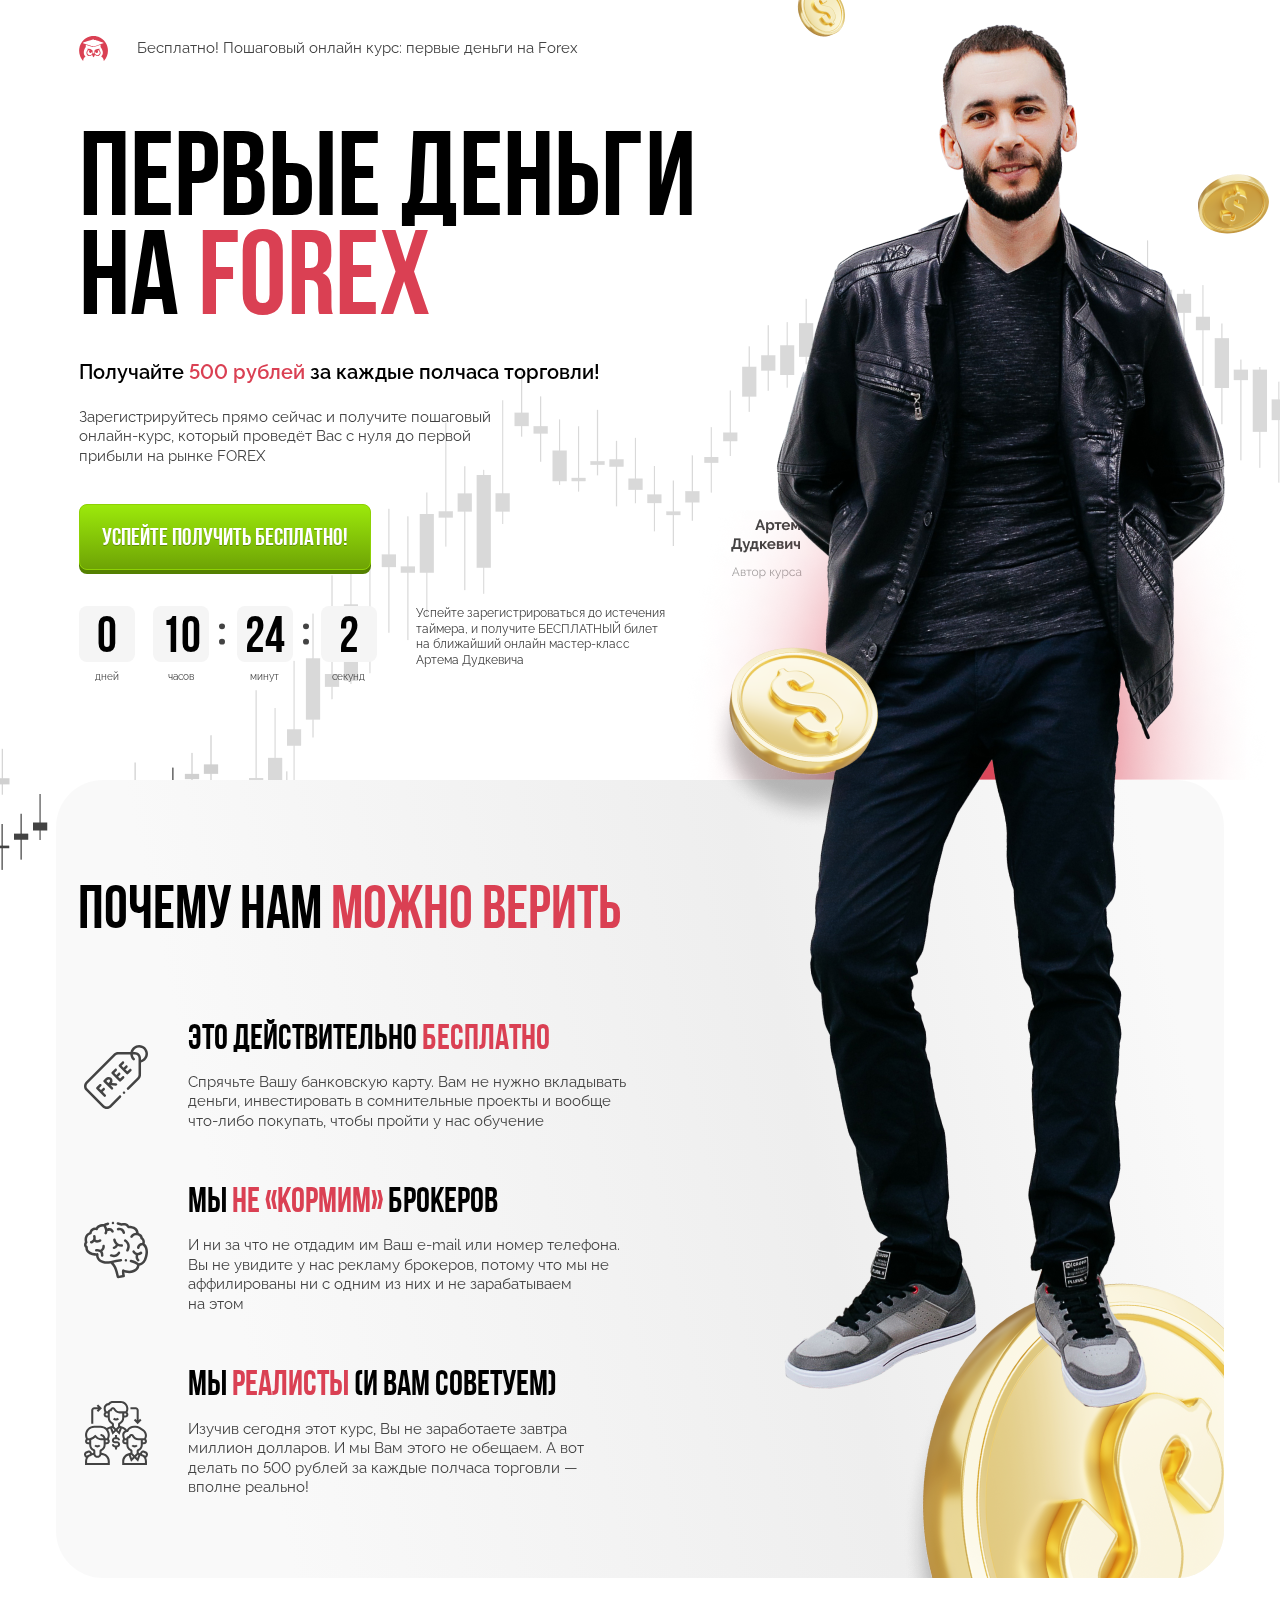
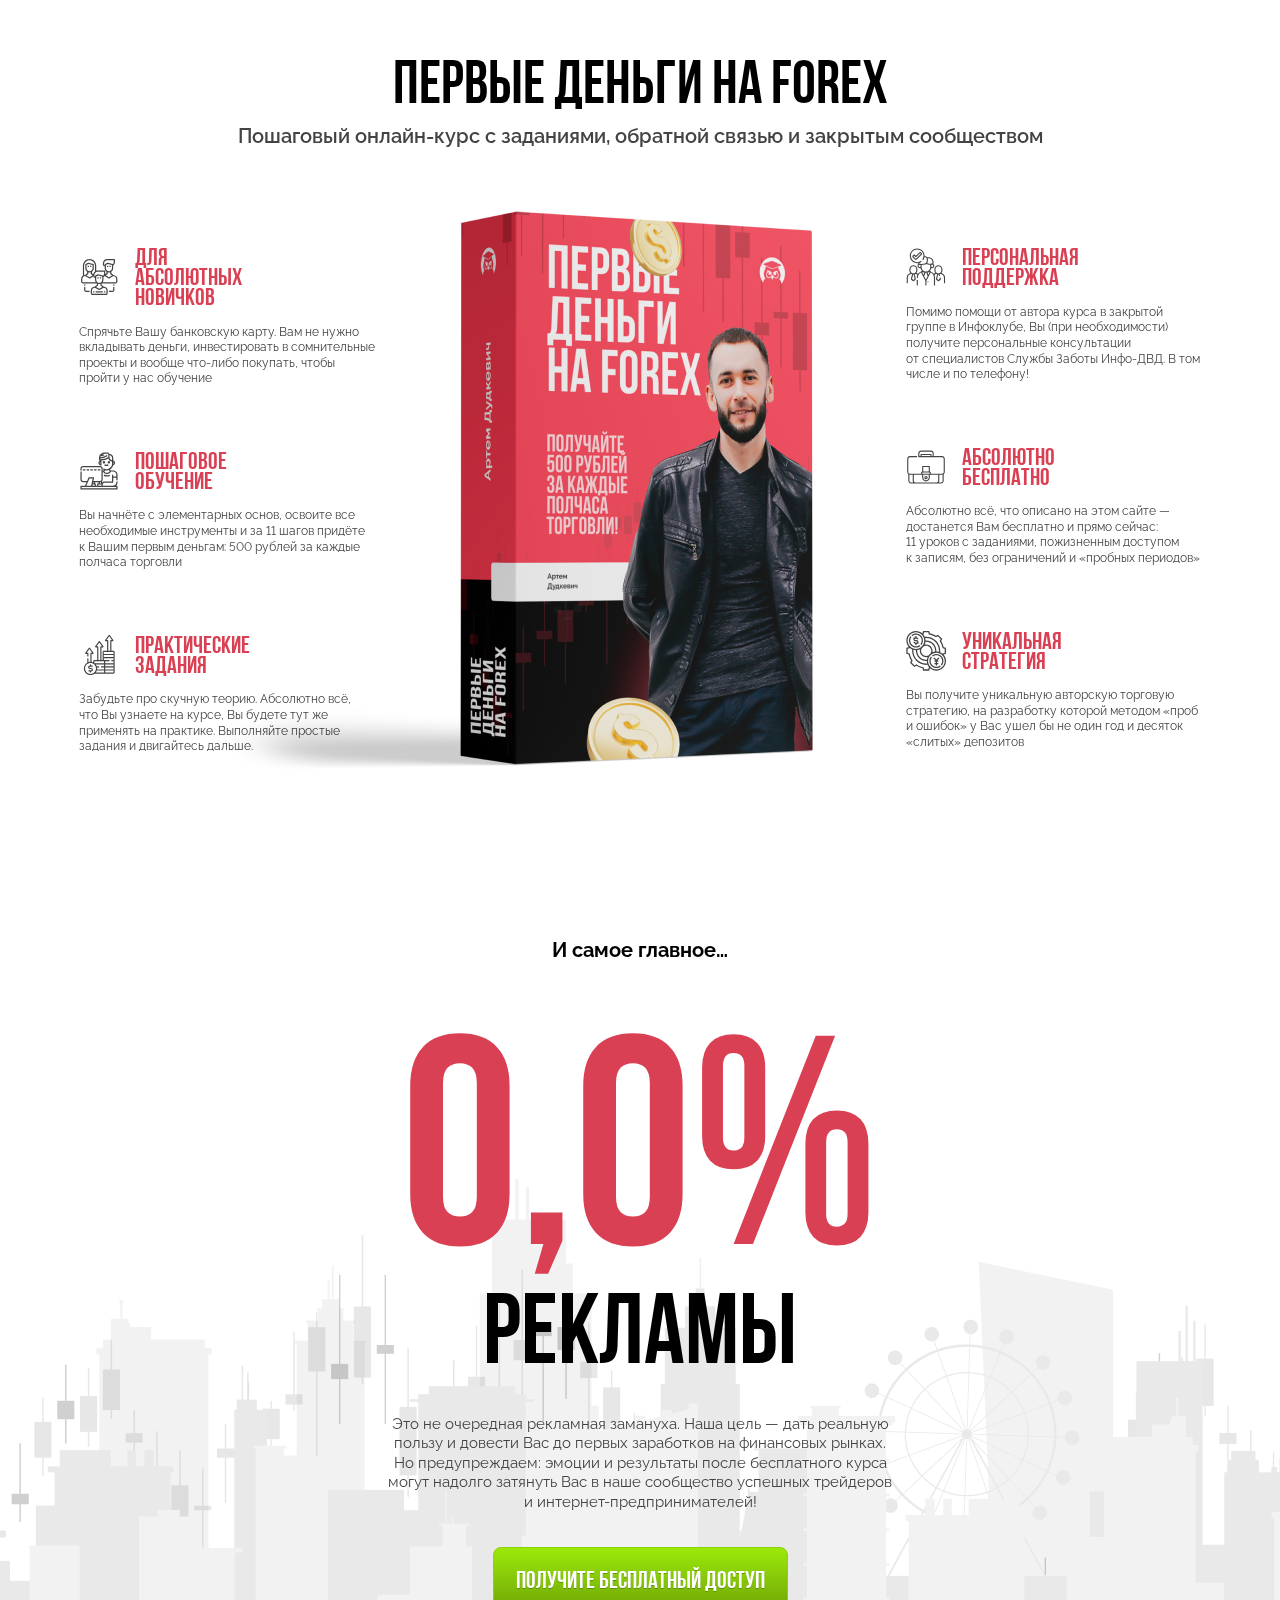
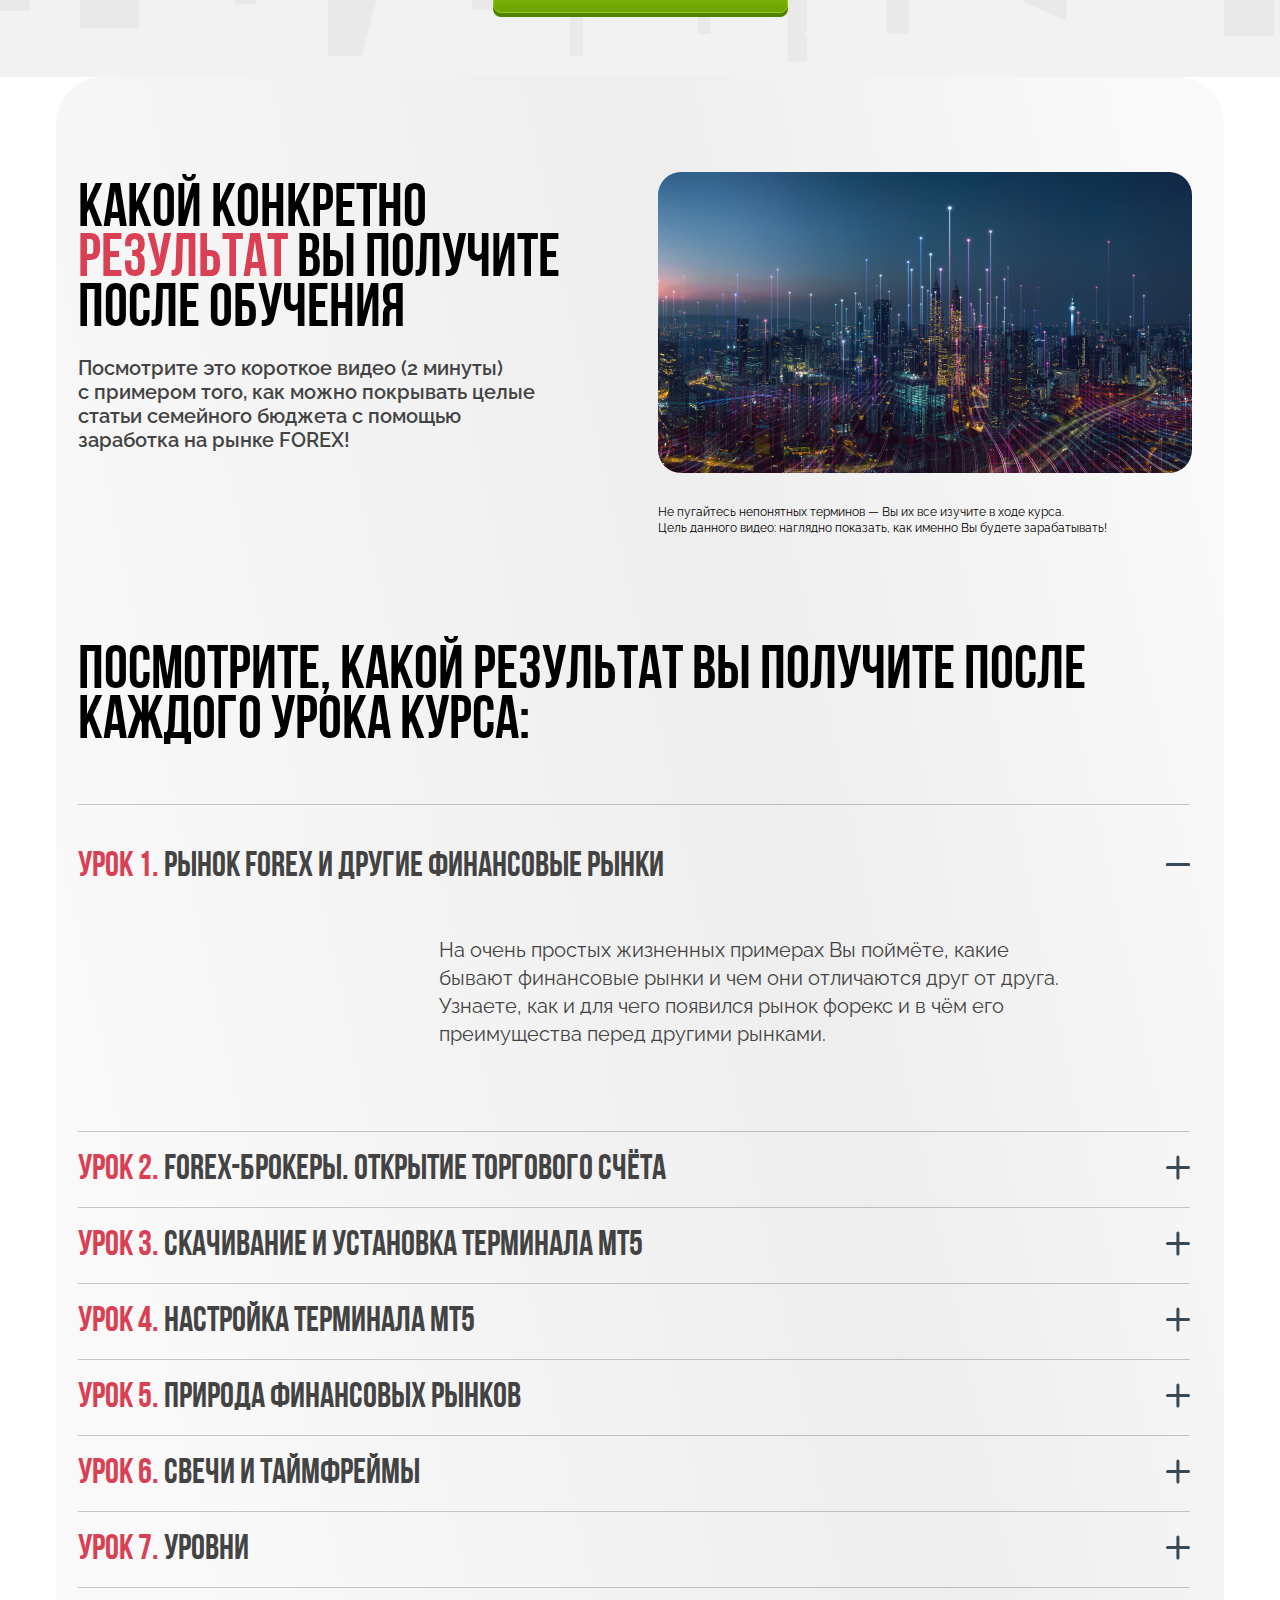
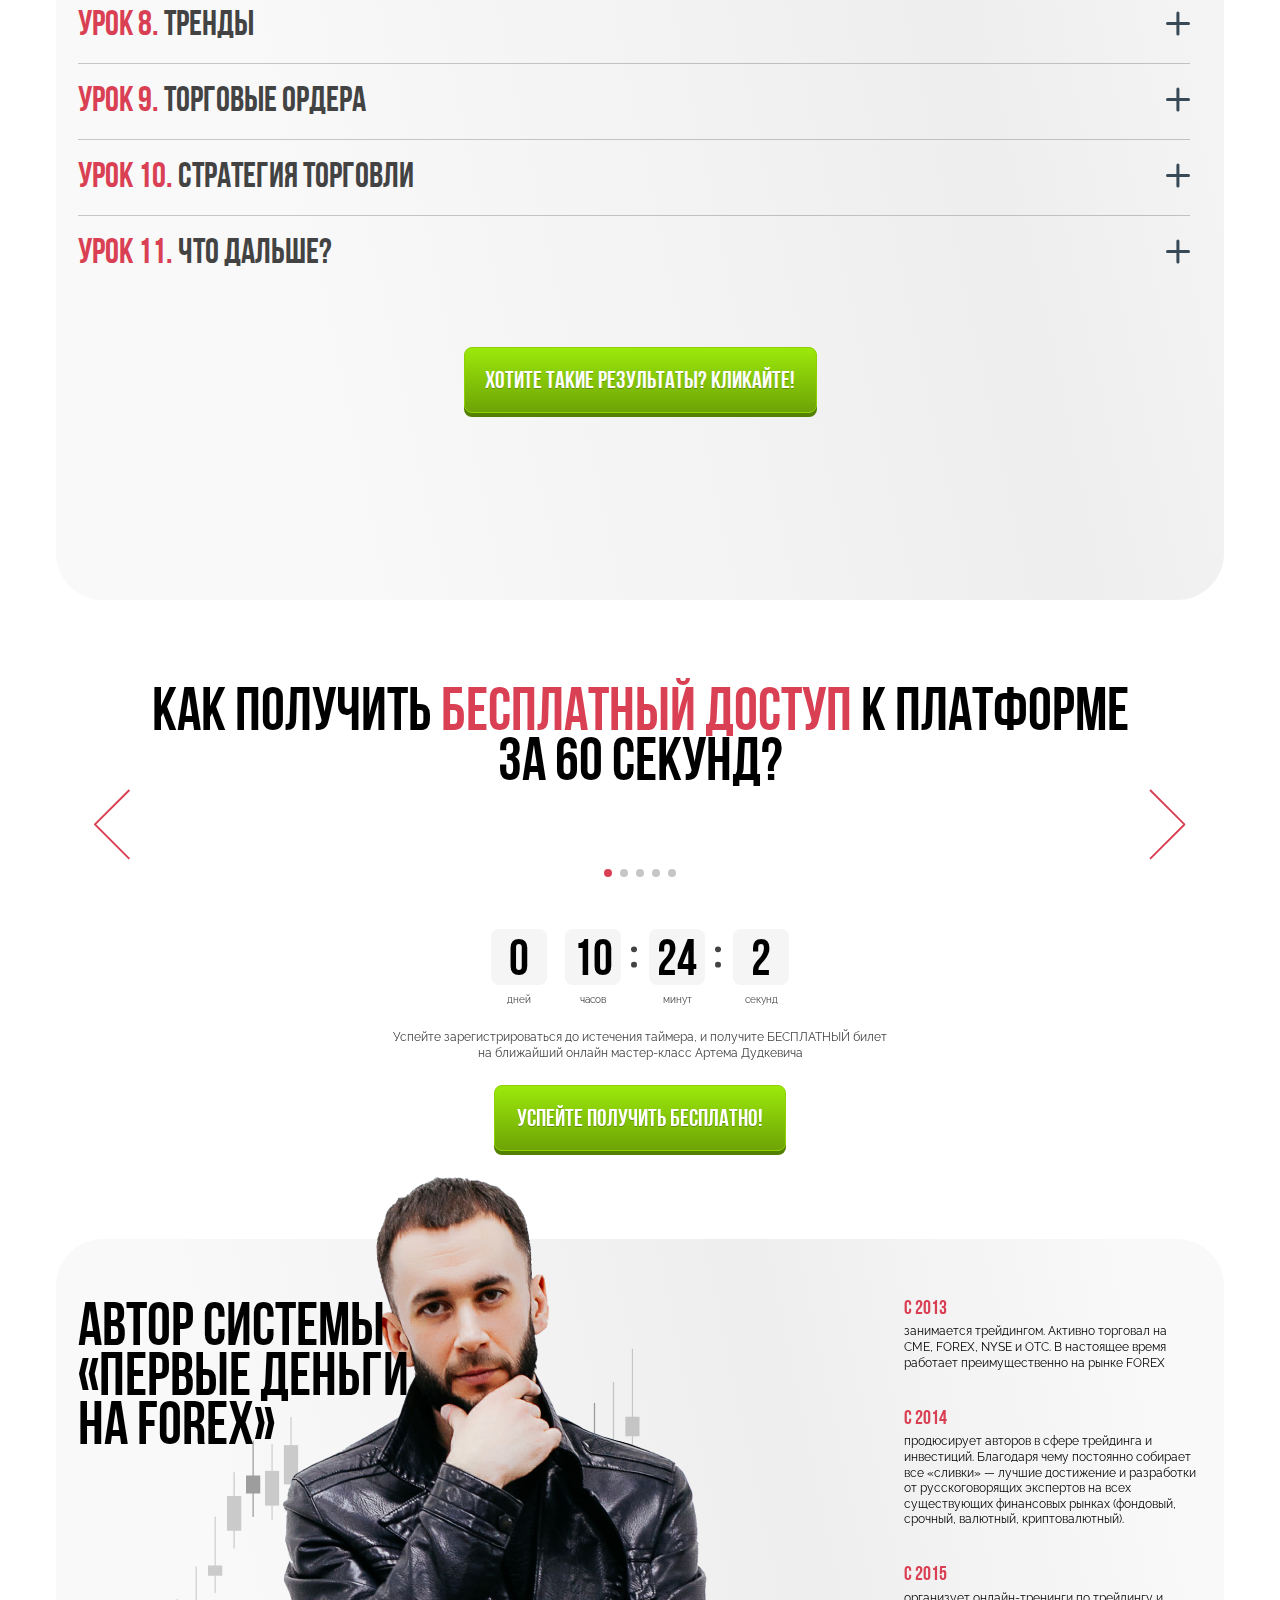
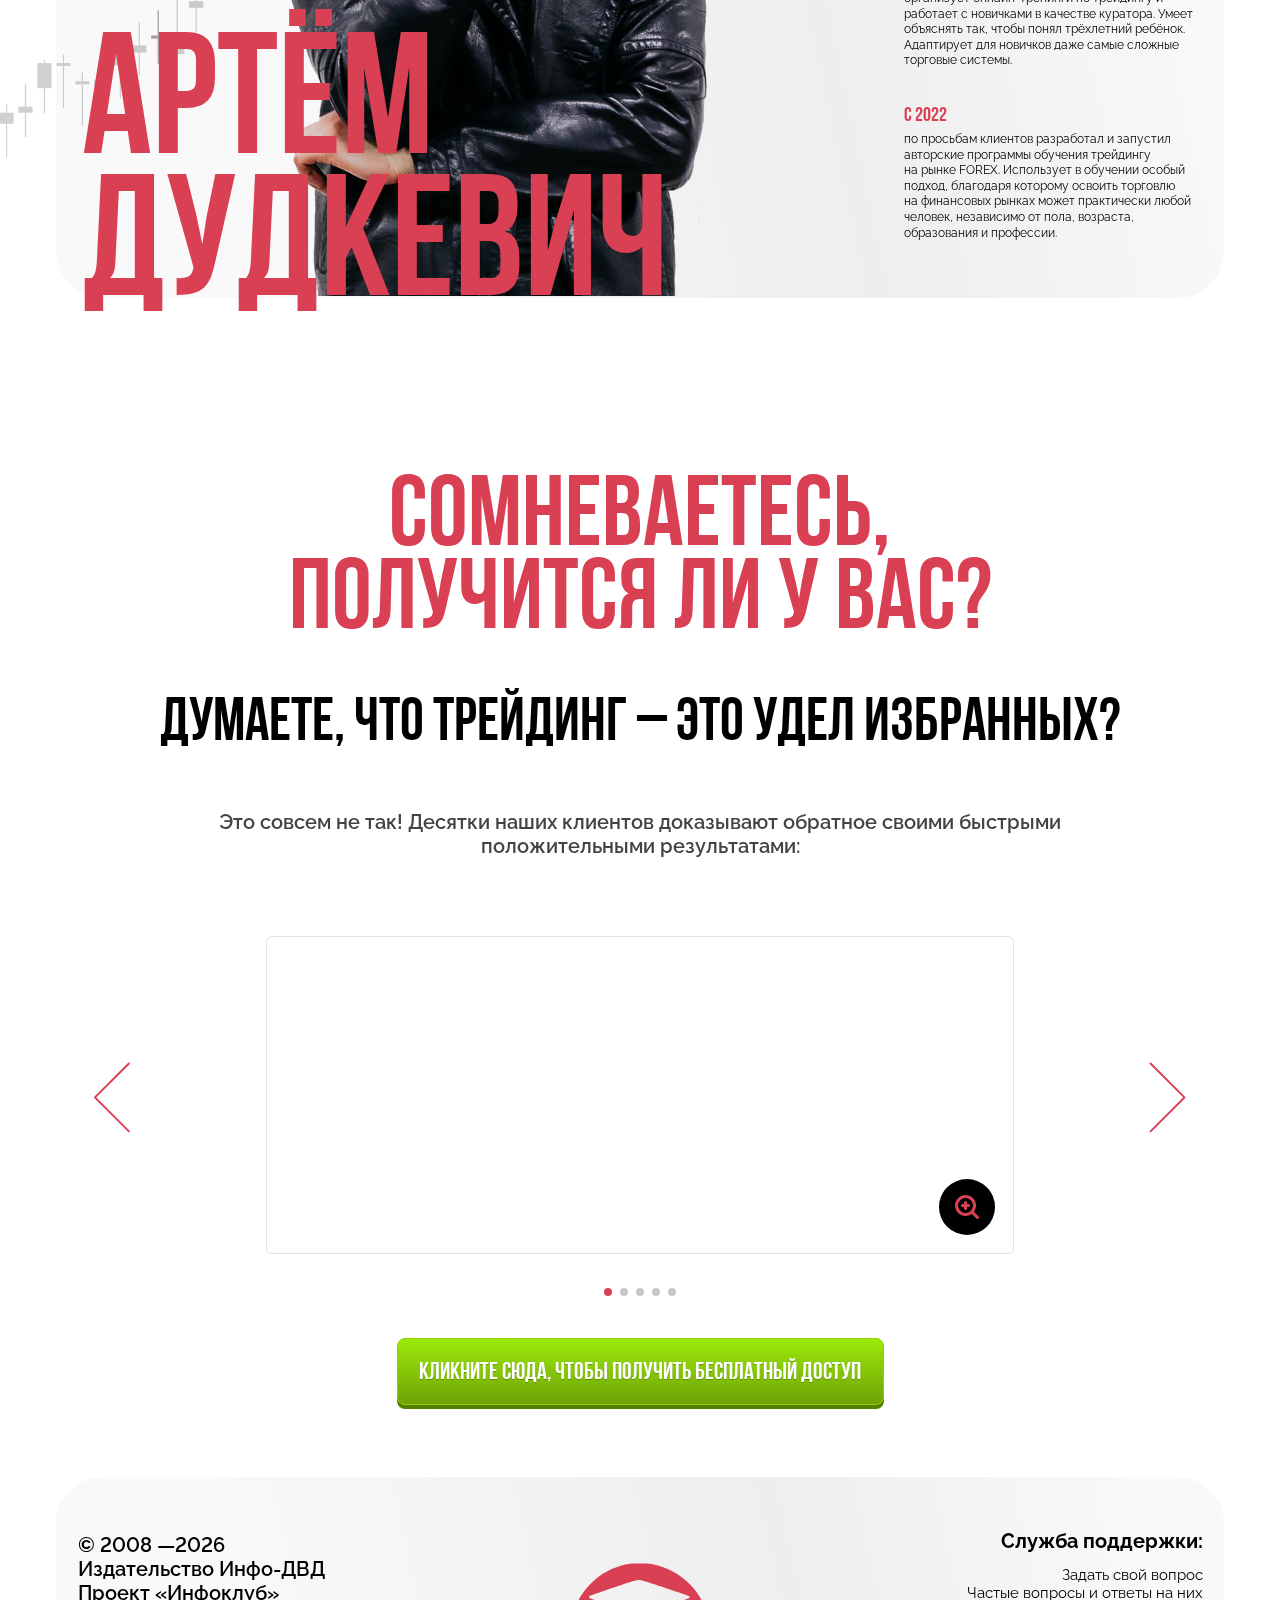
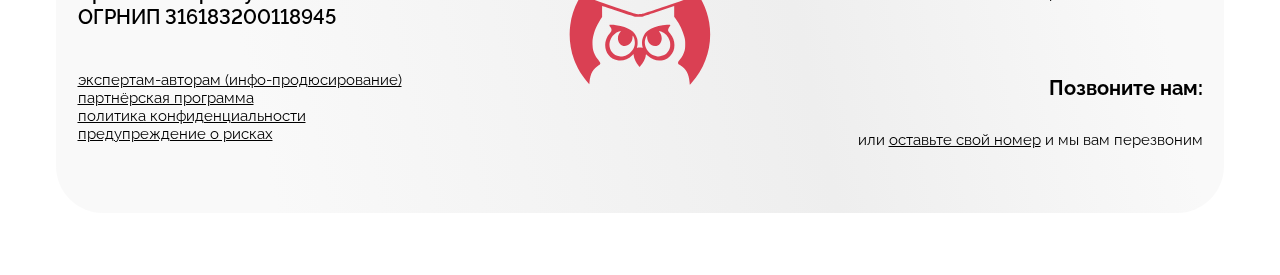
==== commit 6792acc6: "done index" ====
--- a/public/index.html
+++ b/public/index.html
@@ -158,14 +158,410 @@
 					</div>
 				</section>
 				<!-- end sImportant-->
+				<!-- start sResults-->
+				<section class="sResults section" id="sResults">
+					<div class="sResults__container container-fluid">
+						<div class="sResults__wrap">
+							<div class="sResults__inner-wrap">
+								<div class="section-title">
+									<div class="row">
+										<div class="col-lg-6">
+											<h3>Какой конкретно <span>результат</span> Вы получите после обучения</h3>
+											<p>Посмотрите это короткое видео (2&nbsp;минуты) с&nbsp;примером того, как можно покрывать целые статьи семейного бюджета с&nbsp;помощью заработка на&nbsp;рынке FOREX!</p>
+										</div>
+										<div class="col-lg-6"> 
+											<a class="section-title__img-wrap" href="https://vimeo.com/767038346" data-fancybox="modal">
+												<div class="img-wrap-center"><img src="img/sResults-img-1.jpg" alt="" loading="lazy"/>
+												</div>
+											</a>
+											<div class="section-title__subtext">Не пугайтесь непонятных терминов — Вы их все изучите в ходе курса.<br>Цель данного видео: наглядно показать, как именно Вы будете зарабатывать!
+											</div>
+										</div>
+									</div>
+								</div>
+								<h3>Посмотрите, какой результат&nbsp;Вы получите после каждого урока курса:</h3>
+								<div class="dd-group dd-group-js">
+									<div class="dd-group__item active">
+										<div class="dd-group__head dd-head-js"><span>Урок 1. </span>Рынок FOREX и другие финансовые рынки
+										</div>
+										<div class="dd-group__content dd-content-js active">
+											<div class="dd-group__inner-wrap">
+												<div class="dd-group__img-wrap">
+													<div class="img-wrap-center"><img src="img/sResults-img-2.png" alt="" loading="lazy"/>
+													</div>
+												</div>
+												<p>На&nbsp;очень простых жизненных примерах&nbsp;Вы поймёте, какие бывают финансовые рынки и&nbsp;чем они отличаются друг от&nbsp;друга. Узнаете, как и&nbsp;для чего появился рынок форекс и&nbsp;в&nbsp;ч&euml;м его преимущества перед другими рынками.</p>
+											</div>
+										</div>
+									</div>
+									<div class="dd-group__item">
+										<div class="dd-group__head dd-head-js"><span>Урок 2. </span>FOREX-брокеры. Открытие торгового счёта
+										</div>
+										<div class="dd-group__content dd-content-js">
+											<div class="dd-group__inner-wrap">
+												<div class="dd-group__img-wrap">
+													<div class="img-wrap-center"><img src="img/sResults-img-3.png" alt="" loading="lazy"/>
+													</div>
+												</div>
+												<p>Вы&nbsp;узнаете, кто такие брокеры. Чем отличаются лицензированные российские и&nbsp;оффшорные форекс-брокеры. Пройдёте по&nbsp;шагам процедуру открытия демо-сч&euml;та у&nbsp;лицензированного российского брокера и&nbsp;у&nbsp;оффшорного.</p>
+											</div>
+										</div>
+									</div>
+									<div class="dd-group__item">
+										<div class="dd-group__head dd-head-js"><span>Урок 3. </span>Скачивание и установка терминала MT5
+										</div>
+										<div class="dd-group__content dd-content-js">
+											<div class="dd-group__inner-wrap">
+												<div class="dd-group__img-wrap">
+													<div class="img-wrap-center"><img src="img/sResults-img-4.png" alt="" loading="lazy"/>
+													</div>
+												</div>
+												<p>Вы&nbsp;легко скачаете и&nbsp;установите на&nbsp;Ваш компьютер торговый терминал MetaTrader5. Это простая и&nbsp;бесплатная программа для торговли на&nbsp;рынке форекс, в&nbsp;которой&nbsp;Вы будете совершать сделки с&nbsp;валютой и&nbsp;зарабатывать прибыль.</p>
+											</div>
+										</div>
+									</div>
+									<div class="dd-group__item">
+										<div class="dd-group__head dd-head-js"><span>Урок 4. </span>Настройка терминала MT5
+										</div>
+										<div class="dd-group__content dd-content-js">
+											<div class="dd-group__inner-wrap">
+												<div class="dd-group__img-wrap">
+													<div class="img-wrap-center"><img src="img/sResults-img-5.png" alt="" loading="lazy"/>
+													</div>
+												</div>
+												<p>По&nbsp;пошаговой инструкции&nbsp;Вы настроите торговый терминал MetaTrader5 и&nbsp;научитесь пользоваться его базовыми функциями. Вы&nbsp;поймёте, что работать в&nbsp;терминале ничуть не&nbsp;сложнее, чем форматировать текст в&nbsp;Word&rsquo;е.</p>
+											</div>
+										</div>
+									</div>
+									<div class="dd-group__item">
+										<div class="dd-group__head dd-head-js"><span>Урок 5. </span>Природа финансовых рынков
+										</div>
+										<div class="dd-group__content dd-content-js">
+											<div class="dd-group__inner-wrap">
+												<div class="dd-group__img-wrap">
+													<div class="img-wrap-center"><img src="img/sResults-img-6.png" alt="" loading="lazy"/>
+													</div>
+												</div>
+												<p>Благодаря наглядным примерам&nbsp;Вы увидите и&nbsp;поймёте, как на&nbsp;основе спроса и&nbsp;предложения меняются цены на&nbsp;любом финансовом рынке. Вы&nbsp;узнаете, кто такие лимитные и&nbsp;динамические покупатели и&nbsp;продавцы, что такое стакан цен и&nbsp;для чего всё это нужно.</p>
+											</div>
+										</div>
+									</div>
+									<div class="dd-group__item">
+										<div class="dd-group__head dd-head-js"><span>Урок 6. </span>Свечи и таймфреймы
+										</div>
+										<div class="dd-group__content dd-content-js">
+											<div class="dd-group__inner-wrap">
+												<div class="dd-group__img-wrap">
+													<div class="img-wrap-center"><img src="img/sResults-img-7.png" alt="" loading="lazy"/>
+													</div>
+												</div>
+												<p>Вы&nbsp;научитесь &laquo;читать&raquo; графики цен и&nbsp;поймёте, по&nbsp;какому принципу они строятся. В&nbsp;мельчайших деталях&nbsp;Вы увидите, как формируются японские свечи на&nbsp;графике. Узнаете, что такое таймфреймы и&nbsp;как они соотносятся между собой.</p>
+											</div>
+										</div>
+									</div>
+									<div class="dd-group__item">
+										<div class="dd-group__head dd-head-js"><span>Урок 7. </span>Уровни
+										</div>
+										<div class="dd-group__content dd-content-js">
+											<div class="dd-group__inner-wrap">
+												<div class="dd-group__img-wrap">
+													<div class="img-wrap-center"><img src="img/sResults-img-8.png" alt="" loading="lazy"/>
+													</div>
+												</div>
+												<p>Вы&nbsp;узнаете, что такое уровни поддержки и&nbsp;сопротивления, и&nbsp;научитесь строить их&nbsp;на&nbsp;графике за&nbsp;пару секунд. Вы&nbsp;будете заранее знать, где может развернуться цена, чтобы дать Вам возможность заработать.</p>
+											</div>
+										</div>
+									</div>
+									<div class="dd-group__item">
+										<div class="dd-group__head dd-head-js"><span>Урок 8. </span>ТРЕНДЫ
+										</div>
+										<div class="dd-group__content dd-content-js">
+											<div class="dd-group__inner-wrap">
+												<div class="dd-group__img-wrap">
+													<div class="img-wrap-center"><img src="img/sResults-img-9.png" alt="" loading="lazy"/>
+													</div>
+												</div>
+												<p>Вы&nbsp;сможете легко и&nbsp;быстро определять главное направление цены и&nbsp;не&nbsp;будете обращать на&nbsp;мелкие колебания, на&nbsp;которые &laquo;ведётся&raquo; толпа и&nbsp;теряет деньги. Один взгляд на&nbsp;график&nbsp;&mdash; и&nbsp;Вы уже знаете, покупать сейчас или продавать.</p>
+											</div>
+										</div>
+									</div>
+									<div class="dd-group__item">
+										<div class="dd-group__head dd-head-js"><span>Урок 9. </span>Торговые ордера
+										</div>
+										<div class="dd-group__content dd-content-js">
+											<div class="dd-group__inner-wrap">
+												<div class="dd-group__img-wrap">
+													<div class="img-wrap-center"><img src="img/sResults-img-10.png" alt="" loading="lazy"/>
+													</div>
+												</div>
+												<p>Вы&nbsp;узнаете, как за&nbsp;пару кликов мыши отправлять торговые ордера&nbsp;&mdash; &laquo;приказы&raquo; Вашему брокеру. Вы&nbsp;разберётесь, какие бывают торговые ордера и&nbsp;для чего они используются. А&nbsp;затем совершите сделки с&nbsp;применением каждого из&nbsp;них.</p>
+											</div>
+										</div>
+									</div>
+									<div class="dd-group__item">
+										<div class="dd-group__head dd-head-js"><span>Урок 10. </span>Стратегия торговли
+										</div>
+										<div class="dd-group__content dd-content-js">
+											<div class="dd-group__inner-wrap">
+												<div class="dd-group__img-wrap">
+													<div class="img-wrap-center"><img src="img/sResults-img-11.png" alt="" loading="lazy"/>
+													</div>
+												</div>
+												<p>Буквально за&nbsp;несколько минут&nbsp;Вы освоите простую и&nbsp;прибыльную торговую стратегию. Вы&nbsp;поймёте, как уделять трейдингу всего полчаса в&nbsp;день, зарабатывать&nbsp;1% к&nbsp;капиталу каждый день и&nbsp;до&nbsp;20% в&nbsp;месяц!</p>
+											</div>
+										</div>
+									</div>
+									<div class="dd-group__item">
+										<div class="dd-group__head dd-head-js"><span>Урок 11. </span>Что дальше?
+										</div>
+										<div class="dd-group__content dd-content-js">
+											<div class="dd-group__inner-wrap">
+												<div class="dd-group__img-wrap">
+													<div class="img-wrap-center"><img src="img/sResults-img-12.png" alt="" loading="lazy"/>
+													</div>
+												</div>
+												<p>Вы&nbsp;увидите, как на&nbsp;Ваших глазах растёт торговый счёт! Увидите сделки с&nbsp;подробными комментариями, которые приносят десятки тысяч рублей за&nbsp;считанные дни. Вы&nbsp;поймёте, какие перспективы открывает для Вас рынок форекс, если изучить более продвинутую стратегию торговли и&nbsp;немного попрактиковаться.</p>
+											</div>
+										</div>
+									</div>
+								</div>
+								<a class="sResults__btn btn btn-primary btn-base" href="#">Хотите такие результаты? Кликайте!
+								</a>
+							</div>
+						</div>
+					</div>
+				</section>
+				<!-- end sResults-->
+				<!-- start sFreeAccess-->
+				<section class="sFreeAccess section" id="sFreeAccess">
+					<div class="container">
+						<div class="section-title text-center">
+							<h3>Как получить <span>бесплатный доступ</span> к&nbsp;платформе за&nbsp;60&nbsp;секунд?</h3>
+						</div>
+						<div class="sFreeAccess__arrow-wrap">
+							<div class="sFreeAccess__slider sFreeAccess__slider--js swiper">
+								<div class="swiper-wrapper">
+										<div class="swiper-slide">
+											<a class="sFreeAccess__slide-wrap" href="img/sFreeAccess-img-1.jpg" data-fancybox="img-1"><img src="img/sFreeAccess-img-1.jpg" alt="" loading="lazy"/>
+											</a>
+										</div>
+										<div class="swiper-slide">
+											<a class="sFreeAccess__slide-wrap" href="img/sFreeAccess-img-2.jpg" data-fancybox="img-2"><img src="img/sFreeAccess-img-2.jpg" alt="" loading="lazy"/>
+											</a>
+										</div>
+										<div class="swiper-slide">
+											<a class="sFreeAccess__slide-wrap" href="img/sFreeAccess-img-3.jpg" data-fancybox="img-3"><img src="img/sFreeAccess-img-3.jpg" alt="" loading="lazy"/>
+											</a>
+										</div>
+										<div class="swiper-slide">
+											<a class="sFreeAccess__slide-wrap" href="img/sFreeAccess-img-4.jpg" data-fancybox="img-4"><img src="img/sFreeAccess-img-4.jpg" alt="" loading="lazy"/>
+											</a>
+										</div>
+										<div class="swiper-slide">
+											<a class="sFreeAccess__slide-wrap" href="img/sFreeAccess-img-5.jpg" data-fancybox="img-5"><img src="img/sFreeAccess-img-5.jpg" alt="" loading="lazy"/>
+											</a>
+										</div>
+								</div>
+								<div class="swiper-pagination"></div>
+							</div>
+							<div class="swiper-button-hand swiper-button-hand-prev swiper-button-prev">
+								<svg class="icon icon-arrow-left ">
+									<use xlink:href="img/svg/sprite.svg#arrow-left"></use>
+								</svg>
+							</div>
+							<div class="swiper-button-hand swiper-button-hand-next swiper-button-next">
+								<svg class="icon icon-arrow-right ">
+									<use xlink:href="img/svg/sprite.svg#arrow-right"></use>
+								</svg>
+							</div>
+						</div>
+						<div class="sFreeAccess__timer-box timer-box-js2"><span class="days">12</span><span class="hours">20</span><span class="minutes">20 </span><span class="seconds">20</span>
+						</div>
+						<div class="sFreeAccess__text">Успейте зарегистрироваться до&nbsp;истечения таймера, и&nbsp;получите БЕСПЛАТНЫЙ билет на&nbsp;ближайший онлайн мастер-класс Артема Дудкевича
+						</div>
+						<a class="sFreeAccess__btn btn btn-primary btn-base" href="#">Успейте получить бесплатно!
+						</a>
+					</div>
+				</section>
+				<!-- end sFreeAccess-->
+				<!-- start sAuthor-->
+				<section class="sAuthor section" id="sAuthor">
+					<div class="sAuthor__container container-fluid">
+						<div class="sAuthor__wrap">
+							<div class="sAuthor__inner-wrap"><img class="bg" src="img/sAuthor-bg-1.png" alt=""/><img class="img" src="img/sAuthor-img-1.png" alt=""/>
+								<div class="sAuthor__row row">
+									<div class="col-lg-auto">
+										<div class="section-title">
+											<h3>Автор системы «Первые деньги на FOREX»</h3>
+										</div>
+									</div>
+									<div class="col-lg">
+										<div class="sAuthor__item-wrap">
+											<div class="row">
+												<div class="col-sm-6 col-lg-12">
+													<div class="sAuthor__item"><span>С 2013</span>
+														<p>занимается трейдингом. Активно торговал на CME, FOREX, NYSE и&nbsp;OTC. В&nbsp;настоящее время работает преимущественно на&nbsp;рынке FOREX</p>
+													</div>
+												</div>
+												<div class="col-sm-6 col-lg-12">
+													<div class="sAuthor__item"><span>С 2014</span>
+														<p>продюсирует авторов в&nbsp;сфере трейдинга и инвестиций. Благодаря чему постоянно собирает все &laquo;сливки&raquo;&nbsp;&mdash; лучшие достижение и&nbsp;разработки от&nbsp;русскоговорящих экспертов на&nbsp;всех существующих финансовых рынках (фондовый, срочный, валютный, криптовалютный).</p>
+													</div>
+												</div>
+												<div class="col-sm-6 col-lg-12">
+													<div class="sAuthor__item"><span>С 2015</span>
+														<p>организует онлайн-тренинги по&nbsp;трейдингу и работает с&nbsp;новичками в&nbsp;качестве куратора. Умеет объяснять так, чтобы понял трёхлетний ребёнок. Адаптирует для новичков даже самые сложные торговые системы.</p>
+													</div>
+												</div>
+												<div class="col-sm-6 col-lg-12">
+													<div class="sAuthor__item"><span>С 2022</span>
+														<p>по&nbsp;просьбам клиентов разработал и&nbsp;запустил авторские программы обучения трейдингу на&nbsp;рынке FOREX. Использует в&nbsp;обучении особый подход, благодаря которому освоить торговлю на&nbsp;финансовых рынках может практически любой человек, независимо от&nbsp;пола, возраста, образования и&nbsp;профессии.</p>
+													</div>
+												</div>
+											</div>
+										</div>
+									</div>
+								</div>
+								<div class="sAuthor__title">Артём Дудкевич
+								</div>
+							</div>
+						</div>
+					</div>
+				</section>
+				<!-- end sAuthor-->
+				<!-- start sDoubt-->
+				<section class="sDoubt section" id="sDoubt">
+					<div class="container">
+						<div class="section-title text-center">
+							<h2>Сомневаетесь, получится ли у Вас?</h2>
+							<h3>Думаете, что трейдинг – это удел избранных?</h3>
+							<p>Это совсем не так! Десятки наших клиентов доказывают обратное своими быстрыми положительными результатами:</p>
+						</div>
+						<div class="sDoubt__arrow-wrap">
+							<div class="sDoubt__slider sDoubt__slider--js swiper">
+								<div class="swiper-wrapper">
+										<div class="swiper-slide">
+											<a class="sDoubt__slide-wrap" href="img/sDoubt-img-1.png" data-fancybox="gallery-1">
+												<div class="img-wrap-center"><img src="img/sDoubt-img-1.png" alt="" loading="lazy"/>
+												</div>
+												<div class="sDoubt__zoom">
+													<svg class="icon icon-zoom ">
+														<use xlink:href="img/svg/sprite.svg#zoom"></use>
+													</svg>
+												</div>
+											</a>
+										</div>
+										<div class="swiper-slide">
+											<a class="sDoubt__slide-wrap" href="img/sDoubt-img-1.png" data-fancybox="gallery-2">
+												<div class="img-wrap-center"><img src="img/sDoubt-img-1.png" alt="" loading="lazy"/>
+												</div>
+												<div class="sDoubt__zoom">
+													<svg class="icon icon-zoom ">
+														<use xlink:href="img/svg/sprite.svg#zoom"></use>
+													</svg>
+												</div>
+											</a>
+										</div>
+										<div class="swiper-slide">
+											<a class="sDoubt__slide-wrap" href="img/sDoubt-img-1.png" data-fancybox="gallery-3">
+												<div class="img-wrap-center"><img src="img/sDoubt-img-1.png" alt="" loading="lazy"/>
+												</div>
+												<div class="sDoubt__zoom">
+													<svg class="icon icon-zoom ">
+														<use xlink:href="img/svg/sprite.svg#zoom"></use>
+													</svg>
+												</div>
+											</a>
+										</div>
+										<div class="swiper-slide">
+											<a class="sDoubt__slide-wrap" href="img/sDoubt-img-1.png" data-fancybox="gallery-4">
+												<div class="img-wrap-center"><img src="img/sDoubt-img-1.png" alt="" loading="lazy"/>
+												</div>
+												<div class="sDoubt__zoom">
+													<svg class="icon icon-zoom ">
+														<use xlink:href="img/svg/sprite.svg#zoom"></use>
+													</svg>
+												</div>
+											</a>
+										</div>
+										<div class="swiper-slide">
+											<a class="sDoubt__slide-wrap" href="img/sDoubt-img-1.png" data-fancybox="gallery-5">
+												<div class="img-wrap-center"><img src="img/sDoubt-img-1.png" alt="" loading="lazy"/>
+												</div>
+												<div class="sDoubt__zoom">
+													<svg class="icon icon-zoom ">
+														<use xlink:href="img/svg/sprite.svg#zoom"></use>
+													</svg>
+												</div>
+											</a>
+										</div>
+								</div>
+								<div class="swiper-pagination"></div>
+							</div>
+							<div class="swiper-button-hand swiper-button-hand-prev swiper-button-prev">
+								<svg class="icon icon-arrow-left ">
+									<use xlink:href="img/svg/sprite.svg#arrow-left"></use>
+								</svg>
+							</div>
+							<div class="swiper-button-hand swiper-button-hand-next swiper-button-next">
+								<svg class="icon icon-arrow-right ">
+									<use xlink:href="img/svg/sprite.svg#arrow-right"></use>
+								</svg>
+							</div>
+						</div>
+						<a class="sDoubt__btn btn btn-primary btn-base" href="#">Кликните сюда, чтобы получить бесплатный доступ
+						</a>
+					</div>
+				</section>
+				<!-- end sDoubt-->
 			</main>
 			<footer class="footer section">
-				<div class="container">
-					<div class="row">
-						<div class="col"></div>
-						<div class="col">Footer</div>
-						<div class="col"></div>
-						<div class="col-auto"></div>
+				<div class="footer__container container-fluid">
+					<div class="footer__wrap">
+						<div class="footer__inner-wrap">
+							<div class="before">
+								<svg width="146" height="126" viewBox="0 0 30 26" fill="none" xmlns="http://www.w3.org/2000/svg">
+									<path fill-rule="evenodd" clip-rule="evenodd" d="M12.8948 0.112088C9.97445 0.474633 7.30197 1.67077 5.11637 3.59348C2.38099 5.99991 0.672099 9.20686 0.193504 12.8316C-0.114646 15.1659 0.152596 17.5863 0.97475 19.908C1.24314 20.6659 1.92827 22.0408 2.40849 22.7853C2.79872 23.3903 3.3936 24.1738 3.90016 24.7501L4.13195 25.0137L4.16934 24.5638C4.24257 23.6829 4.44544 22.9738 4.8033 22.3478C5.00685 21.9918 5.68155 21.3205 6.05921 21.0983C6.33824 20.934 6.37522 20.8926 6.3891 20.7282C6.4056 20.5322 6.40062 20.524 5.79511 19.7483C5.43772 19.2905 5.07677 18.5585 4.9288 17.9915C4.78994 17.4593 4.73704 16.3405 4.82273 15.7468C4.9046 15.179 5.10165 14.389 5.27273 13.9425C5.52462 13.285 6.06989 12.202 6.42246 11.659L6.76634 11.1294V9.99535C6.76634 9.37163 6.78168 8.8613 6.80044 8.8613C6.81919 8.8613 8.22753 9.33032 9.93013 9.90352C11.6327 10.4768 13.1789 10.9794 13.3662 11.0206C13.8103 11.1182 14.8228 11.1173 15.2257 11.019C15.3985 10.9768 16.9129 10.4769 18.5911 9.90799L21.6422 8.87375V9.98449V11.0953L21.9778 11.5621C22.8181 12.7313 23.4227 14.0054 23.7474 15.2917C23.9054 15.9178 23.918 16.0302 23.915 16.7936C23.9125 17.4644 23.8908 17.6985 23.799 18.0447C23.6361 18.6592 23.2769 19.3544 22.8228 19.9346C22.4667 20.3894 22.4282 20.4611 22.4405 20.6466C22.4534 20.8427 22.4728 20.8637 22.8342 21.0725C24.0452 21.7723 24.6909 22.9244 24.8147 24.6062C24.8346 24.877 24.8624 25.0986 24.8764 25.0986C24.8904 25.0986 25.0376 24.9489 25.2035 24.7659C28.2912 21.3583 29.6123 16.8505 28.865 12.2729C28.4003 9.42604 27.0544 6.7028 25.0807 4.61595C22.8857 2.29502 20.2328 0.833025 17.1637 0.252953C16.4843 0.124545 16.3072 0.113419 14.7543 0.101813C13.8324 0.0949452 12.9956 0.0995769 12.8948 0.112088ZM14.8282 3.53886C15.1893 3.5865 16.6577 4.06473 23.1086 6.23553C24.8361 6.81683 25.0196 6.92778 24.7212 7.21036C24.6464 7.28116 22.9716 7.86896 20.0201 8.86028C15.3481 10.4295 15.2001 10.4757 14.6469 10.5375C13.9734 10.6127 13.697 10.5342 8.92255 8.91102C6.43194 8.06428 4.32093 7.32817 4.23147 7.2752C4.03159 7.15691 3.99434 6.97319 4.14357 6.84164C4.26839 6.73154 4.43659 6.67218 9.64681 4.89822C13.8845 3.45533 13.9884 3.42807 14.8282 3.53886ZM8.28535 12.8776C8.28535 12.9491 8.31123 13.0238 8.34287 13.0436C8.3745 13.0635 8.46879 13.1894 8.55239 13.3234C8.78762 13.7004 8.76772 13.9897 8.48178 14.3476C8.03398 14.908 7.95908 15.0162 7.80131 15.3296C7.56125 15.8066 7.44623 16.2332 7.4137 16.767C7.31339 18.4124 8.35806 19.7845 9.93458 20.0782C10.9901 20.2749 12.1287 19.901 12.9443 19.0899L13.2504 18.7855L13.2844 19.0805C13.3565 19.7042 13.7939 20.6077 14.3294 21.2389L14.5101 21.4519L14.7107 21.2174C15.221 20.6211 15.6668 19.7838 15.7481 19.2692C15.8278 18.764 15.7925 18.7732 16.1967 19.1536C17.265 20.1589 18.7741 20.4119 20.0184 19.7943C20.3091 19.65 20.5151 19.4929 20.8105 19.19C21.431 18.5538 21.6946 17.8844 21.6946 16.9446C21.6946 16.0713 21.402 15.2901 20.8038 14.566C20.6375 14.3645 20.4751 14.1501 20.4432 14.0894C20.3164 13.8487 20.4129 13.4879 20.7038 13.1145C20.9762 12.7651 20.9155 12.7258 20.1611 12.7637C18.9522 12.8243 17.7722 13.1115 16.8495 13.5696C16.1027 13.9403 15.6691 14.3559 15.3565 15.0003C14.9737 15.7898 14.9029 16.5127 15.1222 17.3935C15.1576 17.5353 15.1537 17.5388 15.0187 17.4867C14.836 17.4161 14.1739 17.4167 14.0437 17.4876C13.9225 17.5535 13.921 17.5345 14.0215 17.1978C14.1217 16.862 14.1205 16.1187 14.019 15.6811C13.6545 14.1097 12.232 13.1804 9.64723 12.8253C9.34474 12.7837 8.91454 12.7492 8.6913 12.7487C8.29557 12.7476 8.28535 12.7509 8.28535 12.8776ZM10.5199 14.2359C9.88655 14.9483 9.8644 16.0097 10.4685 16.6914C11.3847 17.7251 13.0519 16.8036 13.0519 15.2635C13.0519 14.935 13.1037 14.9358 13.2702 15.2667C13.5111 15.7457 13.5912 16.4548 13.4667 17.0066C13.2245 18.0804 12.2969 18.9776 11.1781 19.2205C10.8033 19.3017 10.69 19.3058 10.34 19.2506C8.59267 18.9748 7.75862 17.1503 8.63274 15.5159C8.96357 14.8974 9.5662 14.3746 10.2267 14.1332C10.6813 13.9671 10.7403 13.9878 10.5199 14.2359ZM18.9368 14.1535C19.7979 14.4829 20.4255 15.1651 20.7291 16.1016C20.8571 16.4963 20.8565 17.2009 20.7278 17.5922C20.5491 18.1354 20.123 18.6861 19.6735 18.9548C19.4276 19.1017 18.7289 19.2962 18.4518 19.2949C18.126 19.2933 17.5429 19.143 17.2016 18.9727C16.1119 18.4288 15.4153 17.1299 15.6124 16.0091C15.6772 15.6408 15.846 15.212 16.0056 15.0102C16.0857 14.909 16.0883 14.9143 16.0593 15.1167C16.0197 15.3929 16.1573 15.9911 16.3289 16.2886C16.8891 17.2602 18.1299 17.4151 18.7459 16.5905C19.2284 15.9444 19.1652 14.8692 18.6065 14.2225C18.4005 13.984 18.4608 13.9714 18.9368 14.1535Z" fill="#DA4053"></path>
+								</svg>
+							</div>
+							<div class="row">
+								<div class="col-md col-lg-4">
+									<div class="footer__left-col">
+										<div class="footer__txt footer__txt--h6">
+											<p>
+												<script>
+													function InfoDVDCurrentYear(year) {
+														var cur = new Date();
+														if (cur.getFullYear() != year)
+															document.write('© ' + year + '&mdash;' + cur.getFullYear() + '<br>');
+														else document.write(year);
+													}
+													InfoDVDCurrentYear('2008 '); 
+												</script>Издательство Инфо-ДВД<br>
+												Проект «Инфоклуб»<br>
+												ОГРНИП 316183200118945
+											</p>
+										</div>
+										<div class="footer__txt">
+											<p><a class="tdu" href="//info-dvd.ru/professional/" target="_blank" title="экспертам-авторам (инфо-продюсирование)">экспертам-авторам (инфо-продюсирование)</a><br/><a class="tdu" href="//info-dvd.ru/about/partnership" target="_blank" title="партнёрская программа">партнёрская программа</a><br/><a class="tdu" href="//info-dvd.ru/pages/privacy" target="_blank" title="политика конфиденциальности"> политика конфиденциальности</a><br/><a class="tdu" href="//info-dvd.ru/pages/risk-warning" target="_blank" title="предупреждение о рисках"> предупреждение о рисках</a></p>
+										</div>
+									</div>
+								</div>
+								<div class="col-md-5 col-lg-4 ms-lg-auto">
+									<div class="footer__right-col">
+										<div class="footer__txt footer__txt--support text-lg-end">
+											<h6>Служба поддержки:</h6>
+											<p><a href="//info.support-desk.ru/form" target="_blank" title="Задать свой вопрос">Задать свой вопрос</a><a href="//info.support-desk.ru/?base=1" target="_blank" title="Частые вопросы и ответы на них">Частые вопросы и ответы на них</a></p>
+										</div>
+										<div class="footer__txt text-lg-end">
+											<h6>Позвоните нам:</h6>
+											<p><span>
+													<script src="//info-dvd.ru/codes/js/telephone-number.js"></script></span><br/>или <a class="tdu" href="//info-dvd.ru/support/apply/" target="_blank">оставьте свой номер </a>&nbsp;и мы вам перезвоним</p>
+										</div>
+									</div>
+								</div>
+							</div>
+						</div>
 					</div>
 				</div>
 			</footer>
--- a/public/css/main.min.css
+++ b/public/css/main.min.css
@@ -1 +1 @@
-@charset "UTF-8";@font-face{font-display:swap;font-family:Bebas;font-style:normal;font-weight:400;src:url(../fonts/Bebas/BebasNeueBold.woff2) format("woff2")}.icon{fill:currentColor;display:inline-block;height:1em;width:1em}.icon-basket{font-size:2.4rem;width:.9166666667em}.icon-check{font-size:2.7rem;width:1em}.icon-fb,.icon-instagram{font-size:2.4rem;width:1em}.icon-telegram,.icon-viber{font-size:1.6rem;width:1em}.icon-vk{font-size:2.4rem;width:1em}.icon-whatsapp{font-size:1.6rem;width:1em}:root,[data-bs-theme=light]{--bs-blue:#0d6efd;--bs-indigo:#6610f2;--bs-purple:#6f42c1;--bs-pink:#d63384;--bs-red:#da4053;--bs-orange:#fd7e14;--bs-yellow:#ffc107;--bs-green:#8ed104;--bs-teal:#20c997;--bs-cyan:#0dcaf0;--bs-black:#000;--bs-white:#fff;--bs-gray:#374957;--bs-gray-dark:#343a40;--bs-gray-100:#f5f5f5;--bs-gray-200:#e9ecef;--bs-gray-300:#dee2e6;--bs-gray-400:#ced4da;--bs-gray-500:#adb5bd;--bs-gray-600:#374957;--bs-gray-700:#434343;--bs-gray-800:#343a40;--bs-gray-900:#212529;--bs-primary:#8ed104;--bs-secondary:#374957;--bs-success:#0d6efd;--bs-info:#0dcaf0;--bs-warning:#ffc107;--bs-danger:#da4053;--bs-light:#f5f5f5;--bs-dark:#212529;--bs-primary-rgb:142,209,4;--bs-secondary-rgb:55,73,87;--bs-success-rgb:13,110,253;--bs-info-rgb:13,202,240;--bs-warning-rgb:255,193,7;--bs-danger-rgb:218,64,83;--bs-light-rgb:245,245,245;--bs-dark-rgb:33,37,41;--bs-primary-text:#0a58ca;--bs-secondary-text:#374957;--bs-success-text:#72a703;--bs-info-text:#087990;--bs-warning-text:#997404;--bs-danger-text:#ae3342;--bs-light-text:#374957;--bs-dark-text:#434343;--bs-primary-bg-subtle:#cfe2ff;--bs-secondary-bg-subtle:#f5f5f5;--bs-success-bg-subtle:#e8f6cd;--bs-info-bg-subtle:#cff4fc;--bs-warning-bg-subtle:#fff3cd;--bs-danger-bg-subtle:#f8d9dd;--bs-light-bg-subtle:#fafafa;--bs-dark-bg-subtle:#ced4da;--bs-primary-border-subtle:#9ec5fe;--bs-secondary-border-subtle:#e9ecef;--bs-success-border-subtle:#d2ed9b;--bs-info-border-subtle:#9eeaf9;--bs-warning-border-subtle:#ffe69c;--bs-danger-border-subtle:#f0b3ba;--bs-light-border-subtle:#e9ecef;--bs-dark-border-subtle:#adb5bd;--bs-white-rgb:255,255,255;--bs-black-rgb:0,0,0;--bs-body-color-rgb:67,67,67;--bs-font-sans-serif:"Raleway",system-ui,-apple-system,"Segoe UI",Roboto,"Helvetica Neue",Arial,"Noto Sans","Liberation Sans",sans-serif,"Apple Color Emoji","Segoe UI Emoji","Segoe UI Symbol","Noto Color Emoji";--bs-font-monospace:"Bebas",SFMono-Regular,Menlo,Monaco,Consolas,"Liberation Mono","Courier New",monospace;--bs-gradient:linear-gradient(180deg,hsla(0,0%,100%,.15),hsla(0,0%,100%,0));--bs-body-font-family:var(--bs-font-sans-serif);--bs-body-font-size:0.9999999995rem;--bs-body-font-weight:400;--bs-body-line-height:1.5;--bs-body-color:#434343;--bs-emphasis-color-rgb:0,0,0;--bs-secondary-color:rgba(67,67,67,.75);--bs-secondary-color-rgb:67,67,67;--bs-secondary-bg:#e9ecef;--bs-secondary-bg-rgb:233,236,239;--bs-tertiary-color:rgba(67,67,67,.5);--bs-tertiary-color-rgb:67,67,67;--bs-tertiary-bg:#f5f5f5;--bs-tertiary-bg-rgb:245,245,245;--bs-body-bg:#fff;--bs-body-bg-rgb:255,255,255;--bs-heading-color:#000;--bs-link-color:#8ed104;--bs-link-color-rgb:142,209,4;--bs-link-decoration:none;--bs-link-hover-color:#72a703;--bs-link-hover-color-rgb:114,167,3;--bs-code-color:#d63384;--bs-border-width:1px;--bs-border-style:solid;--bs-border-color:#dee2e6;--bs-border-color-translucent:rgba(0,0,0,.175);--bs-border-radius:0.375rem;--bs-border-radius-sm:0.25rem;--bs-border-radius-lg:0.5rem;--bs-border-radius-xl:1rem;--bs-border-radius-2xl:2rem;--bs-border-radius-pill:50rem;--bs-box-shadow:0 0.5rem 1rem rgba(var(--bs-body-color-rgb),0.15);--bs-box-shadow-sm:0 0.125rem 0.25rem rgba(var(--bs-body-color-rgb),0.075);--bs-box-shadow-lg:0 1rem 3rem rgba(var(--bs-body-color-rgb),0.175);--bs-box-shadow-inset:inset 0 1px 2px rgba(var(--bs-body-color-rgb),0.075);--bs-emphasis-color:#000;--bs-form-control-bg:var(--bs-body-bg);--bs-form-control-disabled-bg:var(--bs-secondary-bg);--bs-highlight-bg:#fff3cd;--bs-breakpoint-xs:0;--bs-breakpoint-sm:576px;--bs-breakpoint-md:768px;--bs-breakpoint-lg:992px;--bs-breakpoint-xl:1100px;--bs-breakpoint-xxl:1136px}[data-bs-theme=dark]{--bs-body-color:#adb5bd;--bs-body-color-rgb:173,181,189;--bs-body-bg:#212529;--bs-body-bg-rgb:33,37,41;--bs-emphasis-color:#f5f5f5;--bs-emphasis-color-rgb:245,245,245;--bs-secondary-color:rgba(173,181,189,.75);--bs-secondary-color-rgb:173,181,189;--bs-secondary-bg:#343a40;--bs-secondary-bg-rgb:52,58,64;--bs-tertiary-color:rgba(173,181,189,.5);--bs-tertiary-color-rgb:173,181,189;--bs-tertiary-bg:#2b3035;--bs-tertiary-bg-rgb:43,48,53;--bs-emphasis-color:#fff;--bs-primary-text:#6ea8fe;--bs-secondary-text:#dee2e6;--bs-success-text:#bbe368;--bs-info-text:#6edff6;--bs-warning-text:#ffda6a;--bs-danger-text:#e98c98;--bs-light-text:#f5f5f5;--bs-dark-text:#dee2e6;--bs-primary-bg-subtle:#031633;--bs-secondary-bg-subtle:#212529;--bs-success-bg-subtle:#1c2a01;--bs-info-bg-subtle:#032830;--bs-warning-bg-subtle:#332701;--bs-danger-bg-subtle:#2c0d11;--bs-light-bg-subtle:#343a40;--bs-dark-bg-subtle:#1a1d20;--bs-primary-border-subtle:#084298;--bs-secondary-border-subtle:#434343;--bs-success-border-subtle:#557d02;--bs-info-border-subtle:#055160;--bs-warning-border-subtle:#664d03;--bs-danger-border-subtle:#832632;--bs-light-border-subtle:#434343;--bs-dark-border-subtle:#343a40;--bs-heading-color:#fff;--bs-link-color:#6ea8fe;--bs-link-hover-color:#9ec5fe;--bs-link-color-rgb:110,168,254;--bs-link-hover-color-rgb:158,197,254;--bs-code-color:#e685b5;--bs-border-color:#434343;--bs-border-color-translucent:hsla(0,0%,100%,.15)}*,:after,:before{box-sizing:border-box}body{-webkit-text-size-adjust:100%;-webkit-tap-highlight-color:rgba(0,0,0,0);background-color:var(--bs-body-bg);color:var(--bs-body-color);font-family:var(--bs-body-font-family);font-size:var(--bs-body-font-size);font-weight:var(--bs-body-font-weight);line-height:var(--bs-body-line-height);margin:0;text-align:var(--bs-body-text-align)}hr{border:0;border-top:var(--bs-border-width) solid;color:inherit;margin:1rem 0;opacity:.25}.h1,.h2,.h3,.h4,.h5,.h6,h1,h2,h3,h4,h5,h6{color:var(--bs-heading-color,inherit);font-family:Bebas,SFMono-Regular,Menlo,Monaco,Consolas,Liberation Mono,Courier New,monospace;font-weight:700;line-height:.83em;margin-bottom:.5rem;margin-top:0}.h1,h1{font-size:calc(1.925rem + 7.59375vw)}.h2,h2{font-size:calc(1.79167rem + 6.09375vw)}.h3,h3{font-size:calc(1.525rem + 3.09375vw)}.h4,h4{font-size:calc(1.35833rem + 1.21875vw)}.h5,h5{font-size:calc(1.285rem + .39375vw)}.h6,h6{font-size:calc(1.25833rem + .09375vw)}p{margin-bottom:1rem;margin-top:0}abbr[title]{cursor:help;-webkit-text-decoration:underline dotted;text-decoration:underline dotted;-webkit-text-decoration-skip-ink:none;text-decoration-skip-ink:none}address{font-style:normal;line-height:inherit;margin-bottom:1rem}ol,ul{padding-left:2rem}dl,ol,ul{margin-bottom:1rem;margin-top:0}ol ol,ol ul,ul ol,ul ul{margin-bottom:0}dt{font-weight:700}dd{margin-bottom:.5rem;margin-left:0}blockquote{margin:0 0 1rem}b,strong{font-weight:bolder}.small,small{font-size:.875em}.mark,mark{background-color:var(--bs-highlight-bg);padding:.1875em}sub,sup{font-size:.75em;line-height:0;position:relative;vertical-align:baseline}sub{bottom:-.25em}sup{top:-.5em}a{color:rgba(var(--bs-link-color-rgb),var(--bs-link-opacity,1));text-decoration:none}a:hover{--bs-link-color-rgb:var(--bs-link-hover-color-rgb)}a:not([href]):not([class]),a:not([href]):not([class]):hover{color:inherit;text-decoration:none}code,kbd,pre,samp{font-family:var(--bs-font-monospace);font-size:1em}pre{display:block;font-size:.875em;margin-bottom:1rem;margin-top:0;overflow:auto}pre code{color:inherit;font-size:inherit;word-break:normal}code{word-wrap:break-word;color:var(--bs-code-color);font-size:.875em}a>code{color:inherit}kbd{background-color:var(--bs-body-color);border-radius:.25rem;color:var(--bs-body-bg);font-size:.875em;padding:.1875rem .375rem}kbd kbd{font-size:1em;padding:0}figure{margin:0 0 1rem}img,svg{vertical-align:middle}table{border-collapse:collapse;caption-side:bottom}caption{color:var(--bs-secondary-color);padding-bottom:.5rem;padding-top:.5rem;text-align:left}th{text-align:inherit;text-align:-webkit-match-parent}tbody,td,tfoot,th,thead,tr{border:0 solid;border-color:inherit}label{display:inline-block}button{border-radius:0}button:focus:not(:focus-visible){outline:0}button,input,optgroup,select,textarea{font-family:inherit;font-size:inherit;line-height:inherit;margin:0}button,select{text-transform:none}[role=button]{cursor:pointer}select{word-wrap:normal}select:disabled{opacity:1}[list]:not([type=date]):not([type=datetime-local]):not([type=month]):not([type=week]):not([type=time])::-webkit-calendar-picker-indicator{display:none!important}[type=button],[type=reset],[type=submit],button{-webkit-appearance:button}[type=button]:not(:disabled),[type=reset]:not(:disabled),[type=submit]:not(:disabled),button:not(:disabled){cursor:pointer}::-moz-focus-inner{border-style:none;padding:0}textarea{resize:vertical}fieldset{border:0;margin:0;min-width:0;padding:0}legend{float:left;font-size:calc(1.275rem + .28125vw);line-height:inherit;margin-bottom:.5rem;padding:0;width:100%}legend+*{clear:left}::-webkit-datetime-edit-day-field,::-webkit-datetime-edit-fields-wrapper,::-webkit-datetime-edit-hour-field,::-webkit-datetime-edit-minute,::-webkit-datetime-edit-month-field,::-webkit-datetime-edit-text,::-webkit-datetime-edit-year-field{padding:0}::-webkit-inner-spin-button{height:auto}[type=search]{-webkit-appearance:textfield;outline-offset:-2px}::-webkit-search-decoration{-webkit-appearance:none}::-webkit-color-swatch-wrapper{padding:0}::-webkit-file-upload-button{-webkit-appearance:button;font:inherit}::file-selector-button{-webkit-appearance:button;font:inherit}output{display:inline-block}iframe{border:0}summary{cursor:pointer;display:list-item}progress{vertical-align:baseline}[hidden]{display:none!important}.lead{font-size:1.2499999994rem;font-weight:300}.display-1{font-size:calc(1.625rem + 4.21875vw);font-weight:300;line-height:.83em}.display-2{font-size:calc(1.575rem + 3.65625vw);font-weight:300;line-height:.83em}.display-3{font-size:calc(1.525rem + 3.09375vw);font-weight:300;line-height:.83em}.display-4{font-size:calc(1.475rem + 2.53125vw);font-weight:300;line-height:.83em}.display-5{font-size:calc(1.425rem + 1.96875vw);font-weight:300;line-height:.83em}.display-6{font-size:calc(1.375rem + 1.40625vw);font-weight:300;line-height:.83em}.list-inline,.list-unstyled{list-style:none;padding-left:0}.list-inline-item{display:inline-block}.list-inline-item:not(:last-child){margin-right:.5rem}.initialism{font-size:.875em;text-transform:uppercase}.blockquote{font-size:1.2499999994rem;margin-bottom:1rem}.blockquote>:last-child{margin-bottom:0}.blockquote-footer{color:#374957;font-size:.875em;margin-bottom:1rem;margin-top:-1rem}.blockquote-footer:before{content:"— "}.container,.container-fluid,.container-lg,.container-md,.container-sm,.container-xl,.container-xxl{--bs-gutter-x:1.3333333333rem;--bs-gutter-y:0;margin-left:auto;margin-right:auto;padding-left:calc(var(--bs-gutter-x)*.5);padding-right:calc(var(--bs-gutter-x)*.5);width:100%}.row{--bs-gutter-x:1.3333333333rem;--bs-gutter-y:0;display:flex;flex-wrap:wrap;margin-left:calc(var(--bs-gutter-x)*-.5);margin-right:calc(var(--bs-gutter-x)*-.5);margin-top:calc(var(--bs-gutter-y)*-1)}.row>*{flex-shrink:0;margin-top:var(--bs-gutter-y);max-width:100%;padding-left:calc(var(--bs-gutter-x)*.5);padding-right:calc(var(--bs-gutter-x)*.5);width:100%}.col{flex:1 0 0%}.row-cols-auto>*{flex:0 0 auto;width:auto}.row-cols-1>*{flex:0 0 auto;width:100%}.row-cols-2>*{flex:0 0 auto;width:50%}.row-cols-3>*{flex:0 0 auto;width:33.3333333333%}.row-cols-4>*{flex:0 0 auto;width:25%}.row-cols-5>*{flex:0 0 auto;width:20%}.row-cols-6>*{flex:0 0 auto;width:16.6666666667%}.col-auto{flex:0 0 auto;width:auto}.col-1{flex:0 0 auto;width:8.33333333%}.col-2{flex:0 0 auto;width:16.66666667%}.col-3{flex:0 0 auto;width:25%}.col-4{flex:0 0 auto;width:33.33333333%}.col-5{flex:0 0 auto;width:41.66666667%}.col-6{flex:0 0 auto;width:50%}.col-7{flex:0 0 auto;width:58.33333333%}.col-8{flex:0 0 auto;width:66.66666667%}.col-9{flex:0 0 auto;width:75%}.col-10{flex:0 0 auto;width:83.33333333%}.col-11{flex:0 0 auto;width:91.66666667%}.col-12{flex:0 0 auto;width:100%}.offset-1{margin-left:8.33333333%}.offset-2{margin-left:16.66666667%}.offset-3{margin-left:25%}.offset-4{margin-left:33.33333333%}.offset-5{margin-left:41.66666667%}.offset-6{margin-left:50%}.offset-7{margin-left:58.33333333%}.offset-8{margin-left:66.66666667%}.offset-9{margin-left:75%}.offset-10{margin-left:83.33333333%}.offset-11{margin-left:91.66666667%}.g-0,.gx-0{--bs-gutter-x:0}.g-0,.gy-0{--bs-gutter-y:0}.g-1,.gx-1{--bs-gutter-x:0.25rem}.g-1,.gy-1{--bs-gutter-y:0.25rem}.g-2,.gx-2{--bs-gutter-x:0.5rem}.g-2,.gy-2{--bs-gutter-y:0.5rem}.g-3,.gx-3{--bs-gutter-x:1rem}.g-3,.gy-3{--bs-gutter-y:1rem}.g-4,.gx-4{--bs-gutter-x:1.5rem}.g-4,.gy-4{--bs-gutter-y:1.5rem}.g-5,.gx-5{--bs-gutter-x:3rem}.g-5,.gy-5{--bs-gutter-y:3rem}.form-label{margin-bottom:.5rem}.col-form-label{font-size:inherit;line-height:1.5;margin-bottom:0;padding-bottom:calc(.375rem + var(--bs-border-width));padding-top:calc(.375rem + var(--bs-border-width))}.col-form-label-lg{font-size:1.2499999994rem;padding-bottom:calc(.5rem + var(--bs-border-width));padding-top:calc(.5rem + var(--bs-border-width))}.col-form-label-sm{font-size:.8749999996rem;padding-bottom:calc(.25rem + var(--bs-border-width));padding-top:calc(.25rem + var(--bs-border-width))}.form-text{color:var(--bs-secondary-color);font-size:.875em;margin-top:.25rem}.form-control{-webkit-appearance:none;-moz-appearance:none;appearance:none;background-clip:padding-box;background-color:var(--bs-form-control-bg);border:var(--bs-border-width) solid var(--bs-border-color);border-radius:.375rem;color:var(--bs-body-color);display:block;font-size:.9999999995rem;font-weight:400;line-height:1.5;padding:.375rem .75rem;transition:border-color .15s ease-in-out,box-shadow .15s ease-in-out;width:100%}.form-control[type=file]{overflow:hidden}.form-control[type=file]:not(:disabled):not([readonly]){cursor:pointer}.form-control:focus{background-color:var(--bs-form-control-bg);border-color:#c7e882;box-shadow:0 0 0 .25rem rgba(142,209,4,.25);color:var(--bs-body-color);outline:0}.form-control::-webkit-date-and-time-value{height:1.5em}.form-control::-webkit-datetime-edit{display:block;padding:0}.form-control::-moz-placeholder{color:var(--bs-secondary-color);opacity:1}.form-control::placeholder{color:var(--bs-secondary-color);opacity:1}.form-control:disabled{background-color:var(--bs-form-control-disabled-bg);opacity:1}.form-control::-webkit-file-upload-button{-webkit-margin-end:.75rem;background-color:var(--bs-tertiary-bg);border:0 solid;border-color:inherit;border-inline-end-width:var(--bs-border-width);border-radius:0;color:var(--bs-body-color);margin:-.375rem -.75rem;margin-inline-end:.75rem;padding:.375rem .75rem;pointer-events:none;-webkit-transition:color .15s ease-in-out,background-color .15s ease-in-out,border-color .15s ease-in-out,box-shadow .15s ease-in-out;transition:color .15s ease-in-out,background-color .15s ease-in-out,border-color .15s ease-in-out,box-shadow .15s ease-in-out}.form-control::file-selector-button{-webkit-margin-end:.75rem;background-color:var(--bs-tertiary-bg);border:0 solid;border-color:inherit;border-inline-end-width:var(--bs-border-width);border-radius:0;color:var(--bs-body-color);margin:-.375rem -.75rem;margin-inline-end:.75rem;padding:.375rem .75rem;pointer-events:none;transition:color .15s ease-in-out,background-color .15s ease-in-out,border-color .15s ease-in-out,box-shadow .15s ease-in-out}.form-control:hover:not(:disabled):not([readonly])::-webkit-file-upload-button{background-color:var(--bs-secondary-bg)}.form-control:hover:not(:disabled):not([readonly])::file-selector-button{background-color:var(--bs-secondary-bg)}.form-control-plaintext{background-color:transparent;border:solid transparent;border-width:var(--bs-border-width) 0;color:var(--bs-body-color);display:block;line-height:1.5;margin-bottom:0;padding:.375rem 0;width:100%}.form-control-plaintext:focus{outline:0}.form-control-plaintext.form-control-lg,.form-control-plaintext.form-control-sm{padding-left:0;padding-right:0}.form-control-sm{border-radius:.25rem;font-size:.8749999996rem;min-height:calc(1.5em + .5rem + var(--bs-border-width)*2);padding:.25rem .5rem}.form-control-sm::-webkit-file-upload-button{-webkit-margin-end:.5rem;margin:-.25rem -.5rem;margin-inline-end:.5rem;padding:.25rem .5rem}.form-control-sm::file-selector-button{-webkit-margin-end:.5rem;margin:-.25rem -.5rem;margin-inline-end:.5rem;padding:.25rem .5rem}.form-control-lg{border-radius:.5rem;font-size:1.2499999994rem;min-height:calc(1.5em + 1rem + var(--bs-border-width)*2);padding:.5rem 1rem}.form-control-lg::-webkit-file-upload-button{-webkit-margin-end:1rem;margin:-.5rem -1rem;margin-inline-end:1rem;padding:.5rem 1rem}.form-control-lg::file-selector-button{-webkit-margin-end:1rem;margin:-.5rem -1rem;margin-inline-end:1rem;padding:.5rem 1rem}textarea.form-control{min-height:calc(1.5em + .75rem + var(--bs-border-width)*2)}textarea.form-control-sm{min-height:calc(1.5em + .5rem + var(--bs-border-width)*2)}textarea.form-control-lg{min-height:calc(1.5em + 1rem + var(--bs-border-width)*2)}.form-control-color{height:calc(1.5em + .75rem + var(--bs-border-width)*2);padding:.375rem;width:3rem}.form-control-color:not(:disabled):not([readonly]){cursor:pointer}.form-control-color::-moz-color-swatch{border:0!important;border-radius:.375rem}.form-control-color::-webkit-color-swatch{border-radius:.375rem}.form-control-color.form-control-sm{height:calc(1.5em + .5rem + var(--bs-border-width)*2)}.form-control-color.form-control-lg{height:calc(1.5em + 1rem + var(--bs-border-width)*2)}.form-select,.select2-container--default .select2-selection--single{--bs-form-select-bg-img:url("data:image/svg+xml;charset=utf-8,%3Csvg xmlns='http://www.w3.org/2000/svg' viewBox='0 0 16 16'%3E%3Cpath fill='none' stroke='%23343a40' stroke-linecap='round' stroke-linejoin='round' stroke-width='2' d='m2 5 6 6 6-6'/%3E%3C/svg%3E");-moz-padding-start:calc(.75rem - 3px);-webkit-appearance:none;-moz-appearance:none;appearance:none;background-color:var(--bs-form-control-bg);background-image:var(--bs-form-select-bg-img),var(--bs-form-select-bg-icon,none);background-position:right .75rem center;background-repeat:no-repeat;background-size:16px 12px;border:var(--bs-border-width) solid var(--bs-border-color);border-radius:.375rem;color:var(--bs-body-color);display:block;font-size:.9999999995rem;font-weight:400;line-height:1.5;padding:.375rem 2.25rem .375rem .75rem;transition:border-color .15s ease-in-out,box-shadow .15s ease-in-out;width:100%}.form-select:focus,.select2-container--default .select2-selection--single:focus{border-color:#c7e882;box-shadow:0 0 0 .25rem rgba(142,209,4,.25);outline:0}.form-select[multiple],.form-select[size]:not([size="1"]),.select2-container--default [multiple].select2-selection--single,.select2-container--default [size].select2-selection--single:not([size="1"]){background-image:none;padding-right:.75rem}.form-select:disabled,.select2-container--default .select2-selection--single:disabled{background-color:var(--bs-form-control-disabled-bg)}.form-select:-moz-focusring,.select2-container--default .select2-selection--single:-moz-focusring{color:transparent;text-shadow:0 0 0 var(--bs-body-color)}.form-select-sm{border-radius:.25rem;font-size:.8749999996rem;padding-bottom:.25rem;padding-left:.5rem;padding-top:.25rem}.form-select-lg{border-radius:.5rem;font-size:1.2499999994rem;padding-bottom:.5rem;padding-left:1rem;padding-top:.5rem}.select2-container--default [data-bs-theme=dark] .select2-selection--single,[data-bs-theme=dark] .form-select,[data-bs-theme=dark] .select2-container--default .select2-selection--single{--bs-form-select-bg-img:url("data:image/svg+xml;charset=utf-8,%3Csvg xmlns='http://www.w3.org/2000/svg' viewBox='0 0 16 16'%3E%3Cpath fill='none' stroke='%23adb5bd' stroke-linecap='round' stroke-linejoin='round' stroke-width='2' d='m2 5 6 6 6-6'/%3E%3C/svg%3E")}.form-check{display:block;margin-bottom:.125rem;min-height:1.5rem;padding-left:1.5em}.form-check .form-check-input{float:left;margin-left:-1.5em}.form-check-reverse{padding-left:0;padding-right:1.5em;text-align:right}.form-check-reverse .form-check-input{float:right;margin-left:0;margin-right:-1.5em}.form-check-input{--bs-form-check-bg:var(--bs-form-control-bg);color-adjust:exact;-webkit-appearance:none;-moz-appearance:none;appearance:none;background-color:var(--bs-form-check-bg);background-image:var(--bs-form-check-bg-image);background-position:50%;background-repeat:no-repeat;background-size:contain;border:var(--bs-border-width) solid var(--bs-border-color);height:1em;margin-top:.25em;-webkit-print-color-adjust:exact;print-color-adjust:exact;vertical-align:top;width:1em}.form-check-input[type=checkbox]{border-radius:.25em}.form-check-input[type=radio]{border-radius:50%}.form-check-input:active{filter:brightness(90%)}.form-check-input:focus{border-color:#c7e882;box-shadow:0 0 0 .25rem rgba(142,209,4,.25);outline:0}.form-check-input:checked{background-color:#8ed104;border-color:#8ed104}.form-check-input:checked[type=checkbox]{--bs-form-check-bg-image:url("data:image/svg+xml;charset=utf-8,%3Csvg xmlns='http://www.w3.org/2000/svg' viewBox='0 0 20 20'%3E%3Cpath fill='none' stroke='%23fff' stroke-linecap='round' stroke-linejoin='round' stroke-width='3' d='m6 10 3 3 6-6'/%3E%3C/svg%3E")}.form-check-input:checked[type=radio]{--bs-form-check-bg-image:url("data:image/svg+xml;charset=utf-8,%3Csvg xmlns='http://www.w3.org/2000/svg' viewBox='-4 -4 8 8'%3E%3Ccircle r='2' fill='%23fff'/%3E%3C/svg%3E")}.form-check-input[type=checkbox]:indeterminate{--bs-form-check-bg-image:url("data:image/svg+xml;charset=utf-8,%3Csvg xmlns='http://www.w3.org/2000/svg' viewBox='0 0 20 20'%3E%3Cpath fill='none' stroke='%23fff' stroke-linecap='round' stroke-linejoin='round' stroke-width='3' d='M6 10h8'/%3E%3C/svg%3E");background-color:#8ed104;border-color:#8ed104}.form-check-input:disabled{filter:none;opacity:.5;pointer-events:none}.form-check-input:disabled~.form-check-label,.form-check-input[disabled]~.form-check-label{cursor:default;opacity:.5}.form-switch{padding-left:2.5em}.form-switch .form-check-input{--bs-form-switch-bg:url("data:image/svg+xml;charset=utf-8,%3Csvg xmlns='http://www.w3.org/2000/svg' viewBox='-4 -4 8 8'%3E%3Ccircle r='3' fill='rgba(0, 0, 0, 0.25)'/%3E%3C/svg%3E");background-image:var(--bs-form-switch-bg);background-position:0;border-radius:2em;margin-left:-2.5em;transition:background-position .15s ease-in-out;width:2em}.form-switch .form-check-input:focus{--bs-form-switch-bg:url("data:image/svg+xml;charset=utf-8,%3Csvg xmlns='http://www.w3.org/2000/svg' viewBox='-4 -4 8 8'%3E%3Ccircle r='3' fill='%23c7e882'/%3E%3C/svg%3E")}.form-switch .form-check-input:checked{--bs-form-switch-bg:url("data:image/svg+xml;charset=utf-8,%3Csvg xmlns='http://www.w3.org/2000/svg' viewBox='-4 -4 8 8'%3E%3Ccircle r='3' fill='%23fff'/%3E%3C/svg%3E");background-position:100%}.form-switch.form-check-reverse{padding-left:0;padding-right:2.5em}.form-switch.form-check-reverse .form-check-input{margin-left:0;margin-right:-2.5em}.form-check-inline{display:inline-block;margin-right:1rem}.btn-check{clip:rect(0,0,0,0);pointer-events:none;position:absolute}.btn-check:disabled+.btn,.btn-check[disabled]+.btn{filter:none;opacity:.65;pointer-events:none}[data-bs-theme=dark] .form-switch .form-check-input:not(:checked):not(:focus){--bs-form-switch-bg:url("data:image/svg+xml;charset=utf-8,%3Csvg xmlns='http://www.w3.org/2000/svg' viewBox='-4 -4 8 8'%3E%3Ccircle r='3' fill='rgba(255, 255, 255, 0.25)'/%3E%3C/svg%3E")}.form-range{-webkit-appearance:none;-moz-appearance:none;appearance:none;background-color:transparent;height:1.5rem;padding:0;width:100%}.form-range:focus{outline:0}.form-range:focus::-webkit-slider-thumb{box-shadow:0 0 0 1px #fff,0 0 0 .25rem rgba(142,209,4,.25)}.form-range:focus::-moz-range-thumb{box-shadow:0 0 0 1px #fff,0 0 0 .25rem rgba(142,209,4,.25)}.form-range::-moz-focus-outer{border:0}.form-range::-webkit-slider-thumb{-webkit-appearance:none;appearance:none;background-color:#8ed104;border:0;border-radius:1rem;height:1rem;margin-top:-.25rem;-webkit-transition:background-color .15s ease-in-out,border-color .15s ease-in-out,box-shadow .15s ease-in-out;transition:background-color .15s ease-in-out,border-color .15s ease-in-out,box-shadow .15s ease-in-out;width:1rem}.form-range::-webkit-slider-thumb:active{background-color:#ddf1b4}.form-range::-webkit-slider-runnable-track{background-color:var(--bs-tertiary-bg);border-color:transparent;border-radius:1rem;color:transparent;cursor:pointer;height:.5rem;width:100%}.form-range::-moz-range-thumb{-moz-appearance:none;appearance:none;background-color:#8ed104;border:0;border-radius:1rem;height:1rem;-moz-transition:background-color .15s ease-in-out,border-color .15s ease-in-out,box-shadow .15s ease-in-out;transition:background-color .15s ease-in-out,border-color .15s ease-in-out,box-shadow .15s ease-in-out;width:1rem}.form-range::-moz-range-thumb:active{background-color:#ddf1b4}.form-range::-moz-range-track{background-color:var(--bs-tertiary-bg);border-color:transparent;border-radius:1rem;color:transparent;cursor:pointer;height:.5rem;width:100%}.form-range:disabled{pointer-events:none}.form-range:disabled::-webkit-slider-thumb{background-color:var(--bs-secondary-color)}.form-range:disabled::-moz-range-thumb{background-color:var(--bs-secondary-color)}.form-floating{position:relative}.form-floating:before:not(.form-control:disabled){background-color:var(--bs-form-control-bg);border-radius:.375rem;content:"";height:1.875em;left:var(--bs-border-width);position:absolute;top:var(--bs-border-width);width:calc(100% - 1.125em - .5625rem)}.form-floating>.form-control,.form-floating>.form-control-plaintext,.form-floating>.form-select,.select2-container--default .form-floating>.select2-selection--single{height:calc(3.5rem + var(--bs-border-width)*2);line-height:1.25}.form-floating>label{border:var(--bs-border-width) solid transparent;height:100%;left:0;overflow:hidden;padding:1rem .75rem;pointer-events:none;position:absolute;text-align:start;text-overflow:ellipsis;top:0;transform-origin:0 0;transition:opacity .1s ease-in-out,transform .1s ease-in-out;white-space:nowrap;width:100%}.form-floating>.form-control,.form-floating>.form-control-plaintext{padding:1rem .75rem}.form-floating>.form-control-plaintext::-moz-placeholder,.form-floating>.form-control::-moz-placeholder{color:transparent}.form-floating>.form-control-plaintext::placeholder,.form-floating>.form-control::placeholder{color:transparent}.form-floating>.form-control-plaintext:not(:-moz-placeholder-shown),.form-floating>.form-control:not(:-moz-placeholder-shown){padding-bottom:.625rem;padding-top:1.625rem}.form-floating>.form-control-plaintext:focus,.form-floating>.form-control-plaintext:not(:placeholder-shown),.form-floating>.form-control:focus,.form-floating>.form-control:not(:placeholder-shown){padding-bottom:.625rem;padding-top:1.625rem}.form-floating>.form-control-plaintext:-webkit-autofill,.form-floating>.form-control:-webkit-autofill{padding-bottom:.625rem;padding-top:1.625rem}.form-floating>.form-select,.select2-container--default .form-floating>.select2-selection--single{padding-bottom:.625rem;padding-top:1.625rem}.form-floating>.form-control:not(:-moz-placeholder-shown)~label{opacity:.65;transform:scale(.85) translateY(-.5rem) translateX(.15rem)}.form-floating>.form-control-plaintext~label,.form-floating>.form-control:focus~label,.form-floating>.form-control:not(:placeholder-shown)~label,.form-floating>.form-select~label,.select2-container--default .form-floating>.select2-selection--single~label{opacity:.65;transform:scale(.85) translateY(-.5rem) translateX(.15rem)}.form-floating>.form-control:-webkit-autofill~label{opacity:.65;transform:scale(.85) translateY(-.5rem) translateX(.15rem)}.form-floating>.form-control-plaintext~label{border-width:var(--bs-border-width) 0}.form-floating>.form-control:disabled~label{color:#374957}.input-group{align-items:stretch;display:flex;flex-wrap:wrap;position:relative;width:100%}.input-group>.form-control,.input-group>.form-floating,.input-group>.form-select,.select2-container--default .input-group>.select2-selection--single{flex:1 1 auto;min-width:0;position:relative;width:1%}.input-group>.form-control:focus,.input-group>.form-floating:focus-within,.input-group>.form-select:focus,.select2-container--default .input-group>.select2-selection--single:focus{z-index:5}.input-group .btn{position:relative;z-index:2}.input-group .btn:focus{z-index:5}.input-group-text{align-items:center;background-color:var(--bs-tertiary-bg);border:var(--bs-border-width) solid var(--bs-border-color);border-radius:.375rem;color:var(--bs-body-color);display:flex;font-size:.9999999995rem;font-weight:400;line-height:1.5;padding:.375rem .75rem;text-align:center;white-space:nowrap}.input-group-lg>.btn,.input-group-lg>.form-control,.input-group-lg>.form-select,.input-group-lg>.input-group-text,.select2-container--default .input-group-lg>.select2-selection--single{border-radius:.5rem;font-size:1.2499999994rem;padding:.5rem 1rem}.input-group-sm>.btn,.input-group-sm>.form-control,.input-group-sm>.form-select,.input-group-sm>.input-group-text,.select2-container--default .input-group-sm>.select2-selection--single{border-radius:.25rem;font-size:.8749999996rem;padding:.25rem .5rem}.input-group-lg>.form-select,.input-group-sm>.form-select,.select2-container--default .input-group-lg>.select2-selection--single,.select2-container--default .input-group-sm>.select2-selection--single{padding-right:3rem}.input-group.has-validation>.dropdown-toggle:nth-last-child(n+4),.input-group.has-validation>.form-floating:nth-last-child(n+3)>.form-control,.input-group.has-validation>.form-floating:nth-last-child(n+3)>.form-select,.input-group.has-validation>:nth-last-child(n+3):not(.dropdown-toggle):not(.dropdown-menu):not(.form-floating),.input-group:not(.has-validation)>.dropdown-toggle:nth-last-child(n+3),.input-group:not(.has-validation)>.form-floating:not(:last-child)>.form-control,.input-group:not(.has-validation)>.form-floating:not(:last-child)>.form-select,.input-group:not(.has-validation)>:not(:last-child):not(.dropdown-toggle):not(.dropdown-menu):not(.form-floating),.select2-container--default .input-group.has-validation>.form-floating:nth-last-child(n+3)>.select2-selection--single,.select2-container--default .input-group:not(.has-validation)>.form-floating:not(:last-child)>.select2-selection--single{border-bottom-right-radius:0;border-top-right-radius:0}.input-group>:not(:first-child):not(.dropdown-menu):not(.valid-tooltip):not(.valid-feedback):not(.invalid-tooltip):not(.invalid-feedback){border-bottom-left-radius:0;border-top-left-radius:0;margin-left:calc(var(--bs-border-width)*-1)}.input-group>.form-floating:not(:first-child)>.form-control,.input-group>.form-floating:not(:first-child)>.form-select,.select2-container--default .input-group>.form-floating:not(:first-child)>.select2-selection--single{border-bottom-left-radius:0;border-top-left-radius:0}.valid-feedback{color:var(--bs-success-text);display:none;font-size:.875em;margin-top:.25rem;width:100%}.valid-tooltip{background-color:var(--bs-success);border-radius:var(--bs-border-radius);color:#fff;display:none;font-size:.8749999996rem;margin-top:.1rem;max-width:100%;padding:.25rem .5rem;position:absolute;top:100%;z-index:5}.is-valid~.valid-feedback,.is-valid~.valid-tooltip,.was-validated :valid~.valid-feedback,.was-validated :valid~.valid-tooltip{display:block}.form-control.is-valid,.was-validated .form-control:valid{background-image:url("data:image/svg+xml;charset=utf-8,%3Csvg xmlns='http://www.w3.org/2000/svg' viewBox='0 0 8 8'%3E%3Cpath fill='%230d6efd' d='M2.3 6.73.6 4.53c-.4-1.04.46-1.4 1.1-.8l1.1 1.4 3.4-3.8c.6-.63 1.6-.27 1.2.7l-4 4.6c-.43.5-.8.4-1.1.1z'/%3E%3C/svg%3E");background-position:right calc(.375em + .1875rem) center;background-repeat:no-repeat;background-size:calc(.75em + .375rem) calc(.75em + .375rem);border-color:var(--bs-success);padding-right:calc(1.5em + .75rem)}.form-control.is-valid:focus,.was-validated .form-control:valid:focus{border-color:var(--bs-success);box-shadow:0 0 0 .25rem rgba(var(--bs-success-rgb),.25)}.was-validated textarea.form-control:valid,textarea.form-control.is-valid{background-position:top calc(.375em + .1875rem) right calc(.375em + .1875rem);padding-right:calc(1.5em + .75rem)}.form-select.is-valid,.select2-container--default .is-valid.select2-selection--single,.select2-container--default .was-validated .select2-selection--single:valid,.was-validated .form-select:valid,.was-validated .select2-container--default .select2-selection--single:valid{border-color:var(--bs-success)}.form-select.is-valid:not([multiple]):not([size]),.form-select.is-valid:not([multiple])[size="1"],.select2-container--default .is-valid.select2-selection--single:not([multiple]):not([size]),.select2-container--default .is-valid.select2-selection--single:not([multiple])[size="1"],.select2-container--default .was-validated .select2-selection--single:valid:not([multiple]):not([size]),.select2-container--default .was-validated .select2-selection--single:valid:not([multiple])[size="1"],.was-validated .form-select:valid:not([multiple]):not([size]),.was-validated .form-select:valid:not([multiple])[size="1"],.was-validated .select2-container--default .select2-selection--single:valid:not([multiple]):not([size]),.was-validated .select2-container--default .select2-selection--single:valid:not([multiple])[size="1"]{--bs-form-select-bg-icon:url("data:image/svg+xml;charset=utf-8,%3Csvg xmlns='http://www.w3.org/2000/svg' viewBox='0 0 8 8'%3E%3Cpath fill='%230d6efd' d='M2.3 6.73.6 4.53c-.4-1.04.46-1.4 1.1-.8l1.1 1.4 3.4-3.8c.6-.63 1.6-.27 1.2.7l-4 4.6c-.43.5-.8.4-1.1.1z'/%3E%3C/svg%3E");background-position:right .75rem center,center right 2.25rem;background-size:16px 12px,calc(.75em + .375rem) calc(.75em + .375rem);padding-right:4.125rem}.form-select.is-valid:focus,.select2-container--default .is-valid.select2-selection--single:focus,.select2-container--default .was-validated .select2-selection--single:valid:focus,.was-validated .form-select:valid:focus,.was-validated .select2-container--default .select2-selection--single:valid:focus{border-color:var(--bs-success);box-shadow:0 0 0 .25rem rgba(var(--bs-success-rgb),.25)}.form-control-color.is-valid,.was-validated .form-control-color:valid{width:calc(3.75rem + 1.5em)}.form-check-input.is-valid,.was-validated .form-check-input:valid{border-color:var(--bs-success)}.form-check-input.is-valid:checked,.was-validated .form-check-input:valid:checked{background-color:var(--bs-success-text)}.form-check-input.is-valid:focus,.was-validated .form-check-input:valid:focus{box-shadow:0 0 0 .25rem rgba(var(--bs-success-rgb),.25)}.form-check-input.is-valid~.form-check-label,.was-validated .form-check-input:valid~.form-check-label{color:var(--bs-success-text)}.form-check-inline .form-check-input~.valid-feedback{margin-left:.5em}.input-group>.form-control:not(:focus).is-valid,.input-group>.form-floating:not(:focus-within).is-valid,.input-group>.form-select:not(:focus).is-valid,.select2-container--default .input-group>.select2-selection--single:not(:focus).is-valid,.select2-container--default .was-validated .input-group>.select2-selection--single:not(:focus):valid,.was-validated .input-group>.form-control:not(:focus):valid,.was-validated .input-group>.form-floating:not(:focus-within):valid,.was-validated .input-group>.form-select:not(:focus):valid,.was-validated .select2-container--default .input-group>.select2-selection--single:not(:focus):valid{z-index:3}.invalid-feedback{color:var(--bs-danger-text);display:none;font-size:.875em;margin-top:.25rem;width:100%}.invalid-tooltip{background-color:var(--bs-danger);border-radius:var(--bs-border-radius);color:#fff;display:none;font-size:.8749999996rem;margin-top:.1rem;max-width:100%;padding:.25rem .5rem;position:absolute;top:100%;z-index:5}.is-invalid~.invalid-feedback,.is-invalid~.invalid-tooltip,.was-validated :invalid~.invalid-feedback,.was-validated :invalid~.invalid-tooltip{display:block}.form-control.is-invalid,.was-validated .form-control:invalid{background-image:url("data:image/svg+xml;charset=utf-8,%3Csvg xmlns='http://www.w3.org/2000/svg' width='12' height='12' fill='none' stroke='%23DA4053'%3E%3Ccircle cx='6' cy='6' r='4.5'/%3E%3Cpath stroke-linejoin='round' d='M5.8 3.6h.4L6 6.5z'/%3E%3Ccircle cx='6' cy='8.2' r='.6' fill='%23DA4053' stroke='none'/%3E%3C/svg%3E");background-position:right calc(.375em + .1875rem) center;background-repeat:no-repeat;background-size:calc(.75em + .375rem) calc(.75em + .375rem);border-color:var(--bs-danger);padding-right:calc(1.5em + .75rem)}.form-control.is-invalid:focus,.was-validated .form-control:invalid:focus{border-color:var(--bs-danger);box-shadow:0 0 0 .25rem rgba(var(--bs-danger-rgb),.25)}.was-validated textarea.form-control:invalid,textarea.form-control.is-invalid{background-position:top calc(.375em + .1875rem) right calc(.375em + .1875rem);padding-right:calc(1.5em + .75rem)}.form-select.is-invalid,.select2-container--default .is-invalid.select2-selection--single,.select2-container--default .was-validated .select2-selection--single:invalid,.was-validated .form-select:invalid,.was-validated .select2-container--default .select2-selection--single:invalid{border-color:var(--bs-danger)}.form-select.is-invalid:not([multiple]):not([size]),.form-select.is-invalid:not([multiple])[size="1"],.select2-container--default .is-invalid.select2-selection--single:not([multiple]):not([size]),.select2-container--default .is-invalid.select2-selection--single:not([multiple])[size="1"],.select2-container--default .was-validated .select2-selection--single:invalid:not([multiple]):not([size]),.select2-container--default .was-validated .select2-selection--single:invalid:not([multiple])[size="1"],.was-validated .form-select:invalid:not([multiple]):not([size]),.was-validated .form-select:invalid:not([multiple])[size="1"],.was-validated .select2-container--default .select2-selection--single:invalid:not([multiple]):not([size]),.was-validated .select2-container--default .select2-selection--single:invalid:not([multiple])[size="1"]{--bs-form-select-bg-icon:url("data:image/svg+xml;charset=utf-8,%3Csvg xmlns='http://www.w3.org/2000/svg' width='12' height='12' fill='none' stroke='%23DA4053'%3E%3Ccircle cx='6' cy='6' r='4.5'/%3E%3Cpath stroke-linejoin='round' d='M5.8 3.6h.4L6 6.5z'/%3E%3Ccircle cx='6' cy='8.2' r='.6' fill='%23DA4053' stroke='none'/%3E%3C/svg%3E");background-position:right .75rem center,center right 2.25rem;background-size:16px 12px,calc(.75em + .375rem) calc(.75em + .375rem);padding-right:4.125rem}.form-select.is-invalid:focus,.select2-container--default .is-invalid.select2-selection--single:focus,.select2-container--default .was-validated .select2-selection--single:invalid:focus,.was-validated .form-select:invalid:focus,.was-validated .select2-container--default .select2-selection--single:invalid:focus{border-color:var(--bs-danger);box-shadow:0 0 0 .25rem rgba(var(--bs-danger-rgb),.25)}.form-control-color.is-invalid,.was-validated .form-control-color:invalid{width:calc(3.75rem + 1.5em)}.form-check-input.is-invalid,.was-validated .form-check-input:invalid{border-color:var(--bs-danger)}.form-check-input.is-invalid:checked,.was-validated .form-check-input:invalid:checked{background-color:var(--bs-danger-text)}.form-check-input.is-invalid:focus,.was-validated .form-check-input:invalid:focus{box-shadow:0 0 0 .25rem rgba(var(--bs-danger-rgb),.25)}.form-check-input.is-invalid~.form-check-label,.was-validated .form-check-input:invalid~.form-check-label{color:var(--bs-danger-text)}.form-check-inline .form-check-input~.invalid-feedback{margin-left:.5em}.input-group>.form-control:not(:focus).is-invalid,.input-group>.form-floating:not(:focus-within).is-invalid,.input-group>.form-select:not(:focus).is-invalid,.select2-container--default .input-group>.select2-selection--single:not(:focus).is-invalid,.select2-container--default .was-validated .input-group>.select2-selection--single:not(:focus):invalid,.was-validated .input-group>.form-control:not(:focus):invalid,.was-validated .input-group>.form-floating:not(:focus-within):invalid,.was-validated .input-group>.form-select:not(:focus):invalid,.was-validated .select2-container--default .input-group>.select2-selection--single:not(:focus):invalid{z-index:4}.btn{--bs-btn-padding-x:0.75rem;--bs-btn-padding-y:0.375rem;--bs-btn-font-family: ;--bs-btn-font-size:0.9999999995rem;--bs-btn-font-weight:400;--bs-btn-line-height:1.5;--bs-btn-color:#434343;--bs-btn-bg:transparent;--bs-btn-border-width:var(--bs-border-width);--bs-btn-border-color:transparent;--bs-btn-border-radius:0.375rem;--bs-btn-hover-border-color:transparent;--bs-btn-box-shadow:inset 0 1px 0 hsla(0,0%,100%,.15),0 1px 1px rgba(0,0,0,.075);--bs-btn-disabled-opacity:0.65;--bs-btn-focus-box-shadow:0 0 0 0.25rem rgba(var(--bs-btn-focus-shadow-rgb),.5);background-color:var(--bs-btn-bg);border:var(--bs-btn-border-width) solid var(--bs-btn-border-color);border-radius:var(--bs-btn-border-radius);color:var(--bs-btn-color);cursor:pointer;display:inline-block;font-family:var(--bs-btn-font-family);font-size:var(--bs-btn-font-size);font-weight:var(--bs-btn-font-weight);line-height:var(--bs-btn-line-height);padding:var(--bs-btn-padding-y) var(--bs-btn-padding-x);text-align:center;transition:color .15s ease-in-out,background-color .15s ease-in-out,border-color .15s ease-in-out,box-shadow .15s ease-in-out;-webkit-user-select:none;-moz-user-select:none;user-select:none;vertical-align:middle}.btn:hover{background-color:var(--bs-btn-hover-bg);border-color:var(--bs-btn-hover-border-color);color:var(--bs-btn-hover-color)}.btn-check+.btn:hover{background-color:var(--bs-btn-bg);border-color:var(--bs-btn-border-color);color:var(--bs-btn-color)}.btn:focus-visible{background-color:var(--bs-btn-hover-bg);border-color:var(--bs-btn-hover-border-color);box-shadow:var(--bs-btn-focus-box-shadow);color:var(--bs-btn-hover-color);outline:0}.btn-check:focus-visible+.btn{border-color:var(--bs-btn-hover-border-color);box-shadow:var(--bs-btn-focus-box-shadow);outline:0}.btn-check:checked+.btn,.btn.active,.btn.show,.btn:first-child:active,:not(.btn-check)+.btn:active{background-color:var(--bs-btn-active-bg);border-color:var(--bs-btn-active-border-color);color:var(--bs-btn-active-color)}.btn-check:checked+.btn:focus-visible,.btn.active:focus-visible,.btn.show:focus-visible,.btn:first-child:active:focus-visible,:not(.btn-check)+.btn:active:focus-visible{box-shadow:var(--bs-btn-focus-box-shadow)}.btn.disabled,.btn:disabled,fieldset:disabled .btn{background-color:var(--bs-btn-disabled-bg);border-color:var(--bs-btn-disabled-border-color);color:var(--bs-btn-disabled-color);opacity:var(--bs-btn-disabled-opacity);pointer-events:none}.btn-primary{--bs-btn-color:#000;--bs-btn-bg:#8ed104;--bs-btn-border-color:#8ed104;--bs-btn-hover-color:#000;--bs-btn-hover-bg:#9fd82a;--bs-btn-hover-border-color:#99d61d;--bs-btn-focus-shadow-rgb:121,178,3;--bs-btn-active-color:#000;--bs-btn-active-bg:#a5da36;--bs-btn-active-border-color:#99d61d;--bs-btn-active-shadow:inset 0 3px 5px rgba(0,0,0,.125);--bs-btn-disabled-color:#000;--bs-btn-disabled-bg:#8ed104;--bs-btn-disabled-border-color:#8ed104}.btn-secondary{--bs-btn-color:#fff;--bs-btn-bg:#374957;--bs-btn-border-color:#374957;--bs-btn-hover-color:#fff;--bs-btn-hover-bg:#2f3e4a;--bs-btn-hover-border-color:#2c3a46;--bs-btn-focus-shadow-rgb:85,100,112;--bs-btn-active-color:#fff;--bs-btn-active-bg:#2c3a46;--bs-btn-active-border-color:#293741;--bs-btn-active-shadow:inset 0 3px 5px rgba(0,0,0,.125);--bs-btn-disabled-color:#fff;--bs-btn-disabled-bg:#374957;--bs-btn-disabled-border-color:#374957}.btn-success{--bs-btn-color:#fff;--bs-btn-bg:#0d6efd;--bs-btn-border-color:#0d6efd;--bs-btn-hover-color:#fff;--bs-btn-hover-bg:#0b5ed7;--bs-btn-hover-border-color:#0a58ca;--bs-btn-focus-shadow-rgb:49,132,253;--bs-btn-active-color:#fff;--bs-btn-active-bg:#0a58ca;--bs-btn-active-border-color:#0a53be;--bs-btn-active-shadow:inset 0 3px 5px rgba(0,0,0,.125);--bs-btn-disabled-color:#fff;--bs-btn-disabled-bg:#0d6efd;--bs-btn-disabled-border-color:#0d6efd}.btn-info{--bs-btn-color:#000;--bs-btn-bg:#0dcaf0;--bs-btn-border-color:#0dcaf0;--bs-btn-hover-color:#000;--bs-btn-hover-bg:#31d2f2;--bs-btn-hover-border-color:#25cff2;--bs-btn-focus-shadow-rgb:11,172,204;--bs-btn-active-color:#000;--bs-btn-active-bg:#3dd5f3;--bs-btn-active-border-color:#25cff2;--bs-btn-active-shadow:inset 0 3px 5px rgba(0,0,0,.125);--bs-btn-disabled-color:#000;--bs-btn-disabled-bg:#0dcaf0;--bs-btn-disabled-border-color:#0dcaf0}.btn-warning{--bs-btn-color:#000;--bs-btn-bg:#ffc107;--bs-btn-border-color:#ffc107;--bs-btn-hover-color:#000;--bs-btn-hover-bg:#ffca2c;--bs-btn-hover-border-color:#ffc720;--bs-btn-focus-shadow-rgb:217,164,6;--bs-btn-active-color:#000;--bs-btn-active-bg:#ffcd39;--bs-btn-active-border-color:#ffc720;--bs-btn-active-shadow:inset 0 3px 5px rgba(0,0,0,.125);--bs-btn-disabled-color:#000;--bs-btn-disabled-bg:#ffc107;--bs-btn-disabled-border-color:#ffc107}.btn-danger{--bs-btn-color:#000;--bs-btn-bg:#da4053;--bs-btn-border-color:#da4053;--bs-btn-hover-color:#000;--bs-btn-hover-bg:#e05d6d;--bs-btn-hover-border-color:#de5364;--bs-btn-focus-shadow-rgb:185,54,71;--bs-btn-active-color:#000;--bs-btn-active-bg:#e16675;--bs-btn-active-border-color:#de5364;--bs-btn-active-shadow:inset 0 3px 5px rgba(0,0,0,.125);--bs-btn-disabled-color:#000;--bs-btn-disabled-bg:#da4053;--bs-btn-disabled-border-color:#da4053}.btn-light{--bs-btn-color:#000;--bs-btn-bg:#f5f5f5;--bs-btn-border-color:#f5f5f5;--bs-btn-hover-color:#000;--bs-btn-hover-bg:#d0d0d0;--bs-btn-hover-border-color:#c4c4c4;--bs-btn-focus-shadow-rgb:208,208,208;--bs-btn-active-color:#000;--bs-btn-active-bg:#c4c4c4;--bs-btn-active-border-color:#b8b8b8;--bs-btn-active-shadow:inset 0 3px 5px rgba(0,0,0,.125);--bs-btn-disabled-color:#000;--bs-btn-disabled-bg:#f5f5f5;--bs-btn-disabled-border-color:#f5f5f5}.btn-dark{--bs-btn-color:#fff;--bs-btn-bg:#212529;--bs-btn-border-color:#212529;--bs-btn-hover-color:#fff;--bs-btn-hover-bg:#424649;--bs-btn-hover-border-color:#373b3e;--bs-btn-focus-shadow-rgb:66,70,73;--bs-btn-active-color:#fff;--bs-btn-active-bg:#4d5154;--bs-btn-active-border-color:#373b3e;--bs-btn-active-shadow:inset 0 3px 5px rgba(0,0,0,.125);--bs-btn-disabled-color:#fff;--bs-btn-disabled-bg:#212529;--bs-btn-disabled-border-color:#212529}.btn-outline-primary{--bs-btn-color:#8ed104;--bs-btn-border-color:#8ed104;--bs-btn-hover-color:#000;--bs-btn-hover-bg:#8ed104;--bs-btn-hover-border-color:#8ed104;--bs-btn-focus-shadow-rgb:142,209,4;--bs-btn-active-color:#000;--bs-btn-active-bg:#8ed104;--bs-btn-active-border-color:#8ed104;--bs-btn-active-shadow:inset 0 3px 5px rgba(0,0,0,.125);--bs-btn-disabled-color:#8ed104;--bs-btn-disabled-bg:transparent;--bs-btn-disabled-border-color:#8ed104;--bs-gradient:none}.btn-outline-secondary{--bs-btn-color:#374957;--bs-btn-border-color:#374957;--bs-btn-hover-color:#fff;--bs-btn-hover-bg:#374957;--bs-btn-hover-border-color:#374957;--bs-btn-focus-shadow-rgb:55,73,87;--bs-btn-active-color:#fff;--bs-btn-active-bg:#374957;--bs-btn-active-border-color:#374957;--bs-btn-active-shadow:inset 0 3px 5px rgba(0,0,0,.125);--bs-btn-disabled-color:#374957;--bs-btn-disabled-bg:transparent;--bs-btn-disabled-border-color:#374957;--bs-gradient:none}.btn-outline-success{--bs-btn-color:#0d6efd;--bs-btn-border-color:#0d6efd;--bs-btn-hover-color:#fff;--bs-btn-hover-bg:#0d6efd;--bs-btn-hover-border-color:#0d6efd;--bs-btn-focus-shadow-rgb:13,110,253;--bs-btn-active-color:#fff;--bs-btn-active-bg:#0d6efd;--bs-btn-active-border-color:#0d6efd;--bs-btn-active-shadow:inset 0 3px 5px rgba(0,0,0,.125);--bs-btn-disabled-color:#0d6efd;--bs-btn-disabled-bg:transparent;--bs-btn-disabled-border-color:#0d6efd;--bs-gradient:none}.btn-outline-info{--bs-btn-color:#0dcaf0;--bs-btn-border-color:#0dcaf0;--bs-btn-hover-color:#000;--bs-btn-hover-bg:#0dcaf0;--bs-btn-hover-border-color:#0dcaf0;--bs-btn-focus-shadow-rgb:13,202,240;--bs-btn-active-color:#000;--bs-btn-active-bg:#0dcaf0;--bs-btn-active-border-color:#0dcaf0;--bs-btn-active-shadow:inset 0 3px 5px rgba(0,0,0,.125);--bs-btn-disabled-color:#0dcaf0;--bs-btn-disabled-bg:transparent;--bs-btn-disabled-border-color:#0dcaf0;--bs-gradient:none}.btn-outline-warning{--bs-btn-color:#ffc107;--bs-btn-border-color:#ffc107;--bs-btn-hover-color:#000;--bs-btn-hover-bg:#ffc107;--bs-btn-hover-border-color:#ffc107;--bs-btn-focus-shadow-rgb:255,193,7;--bs-btn-active-color:#000;--bs-btn-active-bg:#ffc107;--bs-btn-active-border-color:#ffc107;--bs-btn-active-shadow:inset 0 3px 5px rgba(0,0,0,.125);--bs-btn-disabled-color:#ffc107;--bs-btn-disabled-bg:transparent;--bs-btn-disabled-border-color:#ffc107;--bs-gradient:none}.btn-outline-danger{--bs-btn-color:#da4053;--bs-btn-border-color:#da4053;--bs-btn-hover-color:#000;--bs-btn-hover-bg:#da4053;--bs-btn-hover-border-color:#da4053;--bs-btn-focus-shadow-rgb:218,64,83;--bs-btn-active-color:#000;--bs-btn-active-bg:#da4053;--bs-btn-active-border-color:#da4053;--bs-btn-active-shadow:inset 0 3px 5px rgba(0,0,0,.125);--bs-btn-disabled-color:#da4053;--bs-btn-disabled-bg:transparent;--bs-btn-disabled-border-color:#da4053;--bs-gradient:none}.btn-outline-light{--bs-btn-color:#f5f5f5;--bs-btn-border-color:#f5f5f5;--bs-btn-hover-color:#000;--bs-btn-hover-bg:#f5f5f5;--bs-btn-hover-border-color:#f5f5f5;--bs-btn-focus-shadow-rgb:245,245,245;--bs-btn-active-color:#000;--bs-btn-active-bg:#f5f5f5;--bs-btn-active-border-color:#f5f5f5;--bs-btn-active-shadow:inset 0 3px 5px rgba(0,0,0,.125);--bs-btn-disabled-color:#f5f5f5;--bs-btn-disabled-bg:transparent;--bs-btn-disabled-border-color:#f5f5f5;--bs-gradient:none}.btn-outline-dark{--bs-btn-color:#212529;--bs-btn-border-color:#212529;--bs-btn-hover-color:#fff;--bs-btn-hover-bg:#212529;--bs-btn-hover-border-color:#212529;--bs-btn-focus-shadow-rgb:33,37,41;--bs-btn-active-color:#fff;--bs-btn-active-bg:#212529;--bs-btn-active-border-color:#212529;--bs-btn-active-shadow:inset 0 3px 5px rgba(0,0,0,.125);--bs-btn-disabled-color:#212529;--bs-btn-disabled-bg:transparent;--bs-btn-disabled-border-color:#212529;--bs-gradient:none}.btn-link{--bs-btn-font-weight:400;--bs-btn-color:var(--bs-link-color);--bs-btn-bg:transparent;--bs-btn-border-color:transparent;--bs-btn-hover-color:var(--bs-link-hover-color);--bs-btn-hover-border-color:transparent;--bs-btn-active-color:var(--bs-link-hover-color);--bs-btn-active-border-color:transparent;--bs-btn-disabled-color:#374957;--bs-btn-disabled-border-color:transparent;--bs-btn-box-shadow:none;--bs-btn-focus-shadow-rgb:121,178,3;text-decoration:none}.btn-link:focus-visible{color:var(--bs-btn-color)}.btn-link:hover{color:var(--bs-btn-hover-color)}.btn-lg{--bs-btn-padding-y:0.5rem;--bs-btn-padding-x:1rem;--bs-btn-font-size:1.2499999994rem;--bs-btn-border-radius:0.5rem}.btn-sm{--bs-btn-padding-y:0.25rem;--bs-btn-padding-x:0.5rem;--bs-btn-font-size:0.8749999996rem;--bs-btn-border-radius:0.25rem}.clearfix:after{clear:both;content:"";display:block}.text-bg-primary{background-color:RGBA(142,209,4,var(--bs-bg-opacity,1))!important;color:#000!important}.text-bg-secondary{background-color:RGBA(55,73,87,var(--bs-bg-opacity,1))!important;color:#fff!important}.text-bg-success{background-color:RGBA(13,110,253,var(--bs-bg-opacity,1))!important;color:#fff!important}.text-bg-info{background-color:RGBA(13,202,240,var(--bs-bg-opacity,1))!important;color:#000!important}.text-bg-warning{background-color:RGBA(255,193,7,var(--bs-bg-opacity,1))!important;color:#000!important}.text-bg-danger{background-color:RGBA(218,64,83,var(--bs-bg-opacity,1))!important;color:#000!important}.text-bg-light{background-color:RGBA(245,245,245,var(--bs-bg-opacity,1))!important;color:#000!important}.text-bg-dark{background-color:RGBA(33,37,41,var(--bs-bg-opacity,1))!important;color:#fff!important}.link-primary{color:#8ed104!important}.link-primary:focus,.link-primary:hover{color:#a5da36!important}.link-secondary{color:#374957!important}.link-secondary:focus,.link-secondary:hover{color:#2c3a46!important}.link-success{color:#0d6efd!important}.link-success:focus,.link-success:hover{color:#0a58ca!important}.link-info{color:#0dcaf0!important}.link-info:focus,.link-info:hover{color:#3dd5f3!important}.link-warning{color:#ffc107!important}.link-warning:focus,.link-warning:hover{color:#ffcd39!important}.link-danger{color:#da4053!important}.link-danger:focus,.link-danger:hover{color:#e16675!important}.link-light{color:#f5f5f5!important}.link-light:focus,.link-light:hover{color:#f7f7f7!important}.link-dark{color:#212529!important}.link-dark:focus,.link-dark:hover{color:#1a1e21!important}.ratio{position:relative;width:100%}.ratio:before{content:"";display:block;padding-top:var(--bs-aspect-ratio)}.ratio>*{height:100%;left:0;position:absolute;top:0;width:100%}.ratio-1x1{--bs-aspect-ratio:100%}.ratio-4x3{--bs-aspect-ratio:75%}.ratio-16x9{--bs-aspect-ratio:56.25%}.ratio-21x9{--bs-aspect-ratio:42.8571428571%}.fixed-top{top:0}.fixed-bottom,.fixed-top{left:0;position:fixed;right:0;z-index:1030}.fixed-bottom{bottom:0}.sticky-top{top:0}.sticky-bottom,.sticky-top{position:sticky;z-index:1020}.sticky-bottom{bottom:0}.hstack{align-items:center;flex-direction:row}.hstack,.vstack{align-self:stretch;display:flex}.vstack{flex:1 1 auto;flex-direction:column}.visually-hidden,.visually-hidden-focusable:not(:focus):not(:focus-within){clip:rect(0,0,0,0)!important;border:0!important;height:1px!important;margin:-1px!important;overflow:hidden!important;padding:0!important;position:absolute!important;white-space:nowrap!important;width:1px!important}.stretched-link:after{bottom:0;content:"";left:0;position:absolute;right:0;top:0;z-index:1}.text-truncate{overflow:hidden;text-overflow:ellipsis;white-space:nowrap}.vr{align-self:stretch;background-color:currentcolor;display:inline-block;min-height:1em;opacity:.25;width:1px}.align-baseline{vertical-align:baseline!important}.align-top{vertical-align:top!important}.align-middle{vertical-align:middle!important}.align-bottom{vertical-align:bottom!important}.align-text-bottom{vertical-align:text-bottom!important}.align-text-top{vertical-align:text-top!important}.float-start{float:left!important}.float-end{float:right!important}.float-none{float:none!important}.object-fit-contain{-o-object-fit:contain!important;object-fit:contain!important}.object-fit-cover{-o-object-fit:cover!important;object-fit:cover!important}.object-fit-fill{-o-object-fit:fill!important;object-fit:fill!important}.object-fit-scale{-o-object-fit:scale-down!important;object-fit:scale-down!important}.object-fit-none{-o-object-fit:none!important;object-fit:none!important}.opacity-0{opacity:0!important}.opacity-25{opacity:.25!important}.opacity-50{opacity:.5!important}.opacity-75{opacity:.75!important}.opacity-100{opacity:1!important}.overflow-auto{overflow:auto!important}.overflow-hidden{overflow:hidden!important}.overflow-visible{overflow:visible!important}.overflow-scroll{overflow:scroll!important}.overflow-x-auto{overflow-x:auto!important}.overflow-x-hidden{overflow-x:hidden!important}.overflow-x-visible{overflow-x:visible!important}.overflow-x-scroll{overflow-x:scroll!important}.overflow-y-auto{overflow-y:auto!important}.overflow-y-hidden{overflow-y:hidden!important}.overflow-y-visible{overflow-y:visible!important}.overflow-y-scroll{overflow-y:scroll!important}.d-inline{display:inline!important}.d-inline-block{display:inline-block!important}.d-block{display:block!important}.d-grid{display:grid!important}.d-table{display:table!important}.d-table-row{display:table-row!important}.d-table-cell{display:table-cell!important}.d-flex{display:flex!important}.d-inline-flex{display:inline-flex!important}.d-none{display:none!important}.shadow{box-shadow:0 .5rem 1rem rgba(var(--bs-body-color-rgb),.15)!important}.shadow-sm{box-shadow:0 .125rem .25rem rgba(var(--bs-body-color-rgb),.075)!important}.shadow-lg{box-shadow:0 1rem 3rem rgba(var(--bs-body-color-rgb),.175)!important}.shadow-none{box-shadow:none!important}.position-static{position:static!important}.position-relative{position:relative!important}.position-absolute{position:absolute!important}.position-fixed{position:fixed!important}.position-sticky{position:sticky!important}.top-0{top:0!important}.top-50{top:50%!important}.top-100{top:100%!important}.bottom-0{bottom:0!important}.bottom-50{bottom:50%!important}.bottom-100{bottom:100%!important}.start-0{left:0!important}.start-50{left:50%!important}.start-100{left:100%!important}.end-0{right:0!important}.end-50{right:50%!important}.end-100{right:100%!important}.translate-middle{transform:translate(-50%,-50%)!important}.translate-middle-x{transform:translateX(-50%)!important}.translate-middle-y{transform:translateY(-50%)!important}.border{border:var(--bs-border-width) var(--bs-border-style) var(--bs-border-color)!important}.border-0{border:0!important}.border-top{border-top:var(--bs-border-width) var(--bs-border-style) var(--bs-border-color)!important}.border-top-0{border-top:0!important}.border-end{border-right:var(--bs-border-width) var(--bs-border-style) var(--bs-border-color)!important}.border-end-0{border-right:0!important}.border-bottom{border-bottom:var(--bs-border-width) var(--bs-border-style) var(--bs-border-color)!important}.border-bottom-0{border-bottom:0!important}.border-start{border-left:var(--bs-border-width) var(--bs-border-style) var(--bs-border-color)!important}.border-start-0{border-left:0!important}.border-primary{--bs-border-opacity:1;border-color:rgba(var(--bs-primary-rgb),var(--bs-border-opacity))!important}.border-secondary{--bs-border-opacity:1;border-color:rgba(var(--bs-secondary-rgb),var(--bs-border-opacity))!important}.border-success{--bs-border-opacity:1;border-color:rgba(var(--bs-success-rgb),var(--bs-border-opacity))!important}.border-info{--bs-border-opacity:1;border-color:rgba(var(--bs-info-rgb),var(--bs-border-opacity))!important}.border-warning{--bs-border-opacity:1;border-color:rgba(var(--bs-warning-rgb),var(--bs-border-opacity))!important}.border-danger{--bs-border-opacity:1;border-color:rgba(var(--bs-danger-rgb),var(--bs-border-opacity))!important}.border-light{--bs-border-opacity:1;border-color:rgba(var(--bs-light-rgb),var(--bs-border-opacity))!important}.border-dark{--bs-border-opacity:1;border-color:rgba(var(--bs-dark-rgb),var(--bs-border-opacity))!important}.border-white{--bs-border-opacity:1;border-color:rgba(var(--bs-white-rgb),var(--bs-border-opacity))!important}.border-primary-subtle{border-color:var(--bs-primary-border-subtle)!important}.border-secondary-subtle{border-color:var(--bs-secondary-border-subtle)!important}.border-success-subtle{border-color:var(--bs-success-border-subtle)!important}.border-info-subtle{border-color:var(--bs-info-border-subtle)!important}.border-warning-subtle{border-color:var(--bs-warning-border-subtle)!important}.border-danger-subtle{border-color:var(--bs-danger-border-subtle)!important}.border-light-subtle{border-color:var(--bs-light-border-subtle)!important}.border-dark-subtle{border-color:var(--bs-dark-border-subtle)!important}.border-1{--bs-border-width:1px}.border-2{--bs-border-width:2px}.border-3{--bs-border-width:3px}.border-4{--bs-border-width:4px}.border-5{--bs-border-width:5px}.border-opacity-10{--bs-border-opacity:0.1}.border-opacity-25{--bs-border-opacity:0.25}.border-opacity-50{--bs-border-opacity:0.5}.border-opacity-75{--bs-border-opacity:0.75}.border-opacity-100{--bs-border-opacity:1}.w-25{width:25%!important}.w-50{width:50%!important}.w-75{width:75%!important}.w-100{width:100%!important}.w-auto{width:auto!important}.mw-100{max-width:100%!important}.vw-100{width:100vw!important}.min-vw-100{min-width:100vw!important}.h-25{height:25%!important}.h-50{height:50%!important}.h-75{height:75%!important}.h-100{height:100%!important}.h-auto{height:auto!important}.mh-100{max-height:100%!important}.vh-100{height:100vh!important}.min-vh-100{min-height:100vh!important}.flex-fill{flex:1 1 auto!important}.flex-row{flex-direction:row!important}.flex-column{flex-direction:column!important}.flex-row-reverse{flex-direction:row-reverse!important}.flex-column-reverse{flex-direction:column-reverse!important}.flex-grow-0{flex-grow:0!important}.flex-grow-1{flex-grow:1!important}.flex-shrink-0{flex-shrink:0!important}.flex-shrink-1{flex-shrink:1!important}.flex-wrap{flex-wrap:wrap!important}.flex-nowrap{flex-wrap:nowrap!important}.flex-wrap-reverse{flex-wrap:wrap-reverse!important}.justify-content-start{justify-content:flex-start!important}.justify-content-end{justify-content:flex-end!important}.justify-content-center{justify-content:center!important}.justify-content-between{justify-content:space-between!important}.justify-content-around{justify-content:space-around!important}.justify-content-evenly{justify-content:space-evenly!important}.align-items-start{align-items:flex-start!important}.align-items-end{align-items:flex-end!important}.align-items-center{align-items:center!important}.align-items-baseline{align-items:baseline!important}.align-items-stretch{align-items:stretch!important}.align-content-start{align-content:flex-start!important}.align-content-end{align-content:flex-end!important}.align-content-center{align-content:center!important}.align-content-between{align-content:space-between!important}.align-content-around{align-content:space-around!important}.align-content-stretch{align-content:stretch!important}.align-self-auto{align-self:auto!important}.align-self-start{align-self:flex-start!important}.align-self-end{align-self:flex-end!important}.align-self-center{align-self:center!important}.align-self-baseline{align-self:baseline!important}.align-self-stretch{align-self:stretch!important}.order-first{order:-1!important}.order-0{order:0!important}.order-1{order:1!important}.order-2{order:2!important}.order-3{order:3!important}.order-4{order:4!important}.order-5{order:5!important}.order-last{order:6!important}.m-0{margin:0!important}.m-1{margin:.25rem!important}.m-2{margin:.5rem!important}.m-3{margin:1rem!important}.m-4{margin:1.5rem!important}.m-5{margin:3rem!important}.m-auto{margin:auto!important}.mx-0{margin-left:0!important;margin-right:0!important}.mx-1{margin-left:.25rem!important;margin-right:.25rem!important}.mx-2{margin-left:.5rem!important;margin-right:.5rem!important}.mx-3{margin-left:1rem!important;margin-right:1rem!important}.mx-4{margin-left:1.5rem!important;margin-right:1.5rem!important}.mx-5{margin-left:3rem!important;margin-right:3rem!important}.mx-auto{margin-left:auto!important;margin-right:auto!important}.my-0{margin-bottom:0!important;margin-top:0!important}.my-1{margin-bottom:.25rem!important;margin-top:.25rem!important}.my-2{margin-bottom:.5rem!important;margin-top:.5rem!important}.my-3{margin-bottom:1rem!important;margin-top:1rem!important}.my-4{margin-bottom:1.5rem!important;margin-top:1.5rem!important}.my-5{margin-bottom:3rem!important;margin-top:3rem!important}.my-auto{margin-bottom:auto!important;margin-top:auto!important}.mt-0{margin-top:0!important}.mt-1{margin-top:.25rem!important}.mt-2{margin-top:.5rem!important}.mt-3{margin-top:1rem!important}.mt-4{margin-top:1.5rem!important}.mt-5{margin-top:3rem!important}.mt-auto{margin-top:auto!important}.me-0{margin-right:0!important}.me-1{margin-right:.25rem!important}.me-2{margin-right:.5rem!important}.me-3{margin-right:1rem!important}.me-4{margin-right:1.5rem!important}.me-5{margin-right:3rem!important}.me-auto{margin-right:auto!important}.mb-0{margin-bottom:0!important}.mb-1{margin-bottom:.25rem!important}.mb-2{margin-bottom:.5rem!important}.mb-3{margin-bottom:1rem!important}.mb-4{margin-bottom:1.5rem!important}.mb-5{margin-bottom:3rem!important}.mb-auto{margin-bottom:auto!important}.ms-0{margin-left:0!important}.ms-1{margin-left:.25rem!important}.ms-2{margin-left:.5rem!important}.ms-3{margin-left:1rem!important}.ms-4{margin-left:1.5rem!important}.ms-5{margin-left:3rem!important}.ms-auto{margin-left:auto!important}.p-0{padding:0!important}.p-1{padding:.25rem!important}.p-2{padding:.5rem!important}.p-3{padding:1rem!important}.p-4{padding:1.5rem!important}.p-5{padding:3rem!important}.px-0{padding-left:0!important;padding-right:0!important}.px-1{padding-left:.25rem!important;padding-right:.25rem!important}.px-2{padding-left:.5rem!important;padding-right:.5rem!important}.px-3{padding-left:1rem!important;padding-right:1rem!important}.px-4{padding-left:1.5rem!important;padding-right:1.5rem!important}.px-5{padding-left:3rem!important;padding-right:3rem!important}.py-0{padding-bottom:0!important;padding-top:0!important}.py-1{padding-bottom:.25rem!important;padding-top:.25rem!important}.py-2{padding-bottom:.5rem!important;padding-top:.5rem!important}.py-3{padding-bottom:1rem!important;padding-top:1rem!important}.py-4{padding-bottom:1.5rem!important;padding-top:1.5rem!important}.py-5{padding-bottom:3rem!important;padding-top:3rem!important}.pt-0{padding-top:0!important}.pt-1{padding-top:.25rem!important}.pt-2{padding-top:.5rem!important}.pt-3{padding-top:1rem!important}.pt-4{padding-top:1.5rem!important}.pt-5{padding-top:3rem!important}.pe-0{padding-right:0!important}.pe-1{padding-right:.25rem!important}.pe-2{padding-right:.5rem!important}.pe-3{padding-right:1rem!important}.pe-4{padding-right:1.5rem!important}.pe-5{padding-right:3rem!important}.pb-0{padding-bottom:0!important}.pb-1{padding-bottom:.25rem!important}.pb-2{padding-bottom:.5rem!important}.pb-3{padding-bottom:1rem!important}.pb-4{padding-bottom:1.5rem!important}.pb-5{padding-bottom:3rem!important}.ps-0{padding-left:0!important}.ps-1{padding-left:.25rem!important}.ps-2{padding-left:.5rem!important}.ps-3{padding-left:1rem!important}.ps-4{padding-left:1.5rem!important}.ps-5{padding-left:3rem!important}.gap-0{gap:0!important}.gap-1{gap:.25rem!important}.gap-2{gap:.5rem!important}.gap-3{gap:1rem!important}.gap-4{gap:1.5rem!important}.gap-5{gap:3rem!important}.row-gap-0{row-gap:0!important}.row-gap-1{row-gap:.25rem!important}.row-gap-2{row-gap:.5rem!important}.row-gap-3{row-gap:1rem!important}.row-gap-4{row-gap:1.5rem!important}.row-gap-5{row-gap:3rem!important}.column-gap-0{-moz-column-gap:0!important;column-gap:0!important}.column-gap-1{-moz-column-gap:.25rem!important;column-gap:.25rem!important}.column-gap-2{-moz-column-gap:.5rem!important;column-gap:.5rem!important}.column-gap-3{-moz-column-gap:1rem!important;column-gap:1rem!important}.column-gap-4{-moz-column-gap:1.5rem!important;column-gap:1.5rem!important}.column-gap-5{-moz-column-gap:3rem!important;column-gap:3rem!important}.font-monospace{font-family:var(--bs-font-monospace)!important}.fs-1{font-size:calc(1.925rem + 7.59375vw)!important}.fs-2{font-size:calc(1.79167rem + 6.09375vw)!important}.fs-3{font-size:calc(1.525rem + 3.09375vw)!important}.fs-4{font-size:calc(1.35833rem + 1.21875vw)!important}.fs-5{font-size:calc(1.285rem + .39375vw)!important}.fs-6{font-size:calc(1.25833rem + .09375vw)!important}.fst-italic{font-style:italic!important}.fst-normal{font-style:normal!important}.fw-lighter{font-weight:lighter!important}.fw-light{font-weight:300!important}.fw-normal{font-weight:400!important}.fw-medium{font-weight:500!important}.fw-semibold{font-weight:600!important}.fw-bold{font-weight:700!important}.fw-bolder{font-weight:bolder!important}.lh-1{line-height:1!important}.lh-sm{line-height:1.25!important}.lh-base{line-height:1.5!important}.lh-lg{line-height:2!important}.text-start{text-align:left!important}.text-end{text-align:right!important}.text-center{text-align:center!important}.text-decoration-none{text-decoration:none!important}.text-decoration-underline{text-decoration:underline!important}.text-decoration-line-through{text-decoration:line-through!important}.text-lowercase{text-transform:lowercase!important}.text-uppercase{text-transform:uppercase!important}.text-capitalize{text-transform:capitalize!important}.text-wrap{white-space:normal!important}.text-nowrap{white-space:nowrap!important}.text-break{word-wrap:break-word!important;word-break:break-word!important}.text-primary{--bs-text-opacity:1;color:rgba(var(--bs-primary-rgb),var(--bs-text-opacity))!important}.text-secondary{--bs-text-opacity:1;color:rgba(var(--bs-secondary-rgb),var(--bs-text-opacity))!important}.text-success{--bs-text-opacity:1;color:rgba(var(--bs-success-rgb),var(--bs-text-opacity))!important}.text-info{--bs-text-opacity:1;color:rgba(var(--bs-info-rgb),var(--bs-text-opacity))!important}.text-warning{--bs-text-opacity:1;color:rgba(var(--bs-warning-rgb),var(--bs-text-opacity))!important}.text-danger{--bs-text-opacity:1;color:rgba(var(--bs-danger-rgb),var(--bs-text-opacity))!important}.text-light{--bs-text-opacity:1;color:rgba(var(--bs-light-rgb),var(--bs-text-opacity))!important}.text-dark{--bs-text-opacity:1;color:rgba(var(--bs-dark-rgb),var(--bs-text-opacity))!important}.text-black{--bs-text-opacity:1;color:rgba(var(--bs-black-rgb),var(--bs-text-opacity))!important}.text-white{--bs-text-opacity:1;color:rgba(var(--bs-white-rgb),var(--bs-text-opacity))!important}.text-body{--bs-text-opacity:1;color:rgba(var(--bs-body-color-rgb),var(--bs-text-opacity))!important}.text-muted{--bs-text-opacity:1;color:var(--bs-secondary-color)!important}.text-black-50{--bs-text-opacity:1;color:rgba(0,0,0,.5)!important}.text-white-50{--bs-text-opacity:1;color:hsla(0,0%,100%,.5)!important}.text-body-secondary{--bs-text-opacity:1;color:var(--bs-secondary-color)!important}.text-body-tertiary{--bs-text-opacity:1;color:var(--bs-tertiary-color)!important}.text-body-emphasis{--bs-text-opacity:1;color:var(--bs-emphasis-color)!important}.text-reset{--bs-text-opacity:1;color:inherit!important}.text-opacity-25{--bs-text-opacity:0.25}.text-opacity-50{--bs-text-opacity:0.5}.text-opacity-75{--bs-text-opacity:0.75}.text-opacity-100{--bs-text-opacity:1}.text-primary-emphasis{color:var(--bs-primary-text)!important}.text-secondary-emphasis{color:var(--bs-secondary-text)!important}.text-success-emphasis{color:var(--bs-success-text)!important}.text-info-emphasis{color:var(--bs-info-text)!important}.text-warning-emphasis{color:var(--bs-warning-text)!important}.text-danger-emphasis{color:var(--bs-danger-text)!important}.text-light-emphasis{color:var(--bs-light-text)!important}.text-dark-emphasis{color:var(--bs-dark-text)!important}.bg-primary{--bs-bg-opacity:1;background-color:rgba(var(--bs-primary-rgb),var(--bs-bg-opacity))!important}.bg-secondary{--bs-bg-opacity:1;background-color:rgba(var(--bs-secondary-rgb),var(--bs-bg-opacity))!important}.bg-success{--bs-bg-opacity:1;background-color:rgba(var(--bs-success-rgb),var(--bs-bg-opacity))!important}.bg-info{--bs-bg-opacity:1;background-color:rgba(var(--bs-info-rgb),var(--bs-bg-opacity))!important}.bg-warning{--bs-bg-opacity:1;background-color:rgba(var(--bs-warning-rgb),var(--bs-bg-opacity))!important}.bg-danger{--bs-bg-opacity:1;background-color:rgba(var(--bs-danger-rgb),var(--bs-bg-opacity))!important}.bg-light{--bs-bg-opacity:1;background-color:rgba(var(--bs-light-rgb),var(--bs-bg-opacity))!important}.bg-dark{--bs-bg-opacity:1;background-color:rgba(var(--bs-dark-rgb),var(--bs-bg-opacity))!important}.bg-black{--bs-bg-opacity:1;background-color:rgba(var(--bs-black-rgb),var(--bs-bg-opacity))!important}.bg-white{--bs-bg-opacity:1;background-color:rgba(var(--bs-white-rgb),var(--bs-bg-opacity))!important}.bg-body{--bs-bg-opacity:1;background-color:rgba(var(--bs-body-bg-rgb),var(--bs-bg-opacity))!important}.bg-transparent{--bs-bg-opacity:1;background-color:transparent!important}.bg-body-secondary{--bs-bg-opacity:1;background-color:rgba(var(--bs-secondary-bg-rgb),var(--bs-bg-opacity))!important}.bg-body-tertiary{--bs-bg-opacity:1;background-color:rgba(var(--bs-tertiary-bg-rgb),var(--bs-bg-opacity))!important}.bg-body-emphasis{--bs-bg-opacity:1;background-color:rgba(var(--bs-emphasis-bg-rgb),var(--bs-bg-opacity))!important}.bg-opacity-10{--bs-bg-opacity:0.1}.bg-opacity-25{--bs-bg-opacity:0.25}.bg-opacity-50{--bs-bg-opacity:0.5}.bg-opacity-75{--bs-bg-opacity:0.75}.bg-opacity-100{--bs-bg-opacity:1}.bg-primary-subtle{background-color:var(--bs-primary-bg-subtle)!important}.bg-secondary-subtle{background-color:var(--bs-secondary-bg-subtle)!important}.bg-success-subtle{background-color:var(--bs-success-bg-subtle)!important}.bg-info-subtle{background-color:var(--bs-info-bg-subtle)!important}.bg-warning-subtle{background-color:var(--bs-warning-bg-subtle)!important}.bg-danger-subtle{background-color:var(--bs-danger-bg-subtle)!important}.bg-light-subtle{background-color:var(--bs-light-bg-subtle)!important}.bg-dark-subtle{background-color:var(--bs-dark-bg-subtle)!important}.bg-gradient{background-image:var(--bs-gradient)!important}.user-select-all{-webkit-user-select:all!important;-moz-user-select:all!important;user-select:all!important}.user-select-auto{-webkit-user-select:auto!important;-moz-user-select:auto!important;user-select:auto!important}.user-select-none{-webkit-user-select:none!important;-moz-user-select:none!important;user-select:none!important}.pe-none{pointer-events:none!important}.pe-auto{pointer-events:auto!important}.rounded{border-radius:var(--bs-border-radius)!important}.rounded-0{border-radius:0!important}.rounded-1{border-radius:var(--bs-border-radius-sm)!important}.rounded-2{border-radius:var(--bs-border-radius)!important}.rounded-3{border-radius:var(--bs-border-radius-lg)!important}.rounded-4{border-radius:var(--bs-border-radius-xl)!important}.rounded-5{border-radius:var(--bs-border-radius-2xl)!important}.rounded-circle{border-radius:50%!important}.rounded-pill{border-radius:var(--bs-border-radius-pill)!important}.rounded-top{border-top-left-radius:var(--bs-border-radius)!important;border-top-right-radius:var(--bs-border-radius)!important}.rounded-top-0{border-top-left-radius:0!important;border-top-right-radius:0!important}.rounded-top-1{border-top-left-radius:var(--bs-border-radius-sm)!important;border-top-right-radius:var(--bs-border-radius-sm)!important}.rounded-top-2{border-top-left-radius:var(--bs-border-radius)!important;border-top-right-radius:var(--bs-border-radius)!important}.rounded-top-3{border-top-left-radius:var(--bs-border-radius-lg)!important;border-top-right-radius:var(--bs-border-radius-lg)!important}.rounded-top-4{border-top-left-radius:var(--bs-border-radius-xl)!important;border-top-right-radius:var(--bs-border-radius-xl)!important}.rounded-top-5{border-top-left-radius:var(--bs-border-radius-2xl)!important;border-top-right-radius:var(--bs-border-radius-2xl)!important}.rounded-top-circle{border-top-left-radius:50%!important;border-top-right-radius:50%!important}.rounded-top-pill{border-top-left-radius:var(--bs-border-radius-pill)!important;border-top-right-radius:var(--bs-border-radius-pill)!important}.rounded-end{border-bottom-right-radius:var(--bs-border-radius)!important;border-top-right-radius:var(--bs-border-radius)!important}.rounded-end-0{border-bottom-right-radius:0!important;border-top-right-radius:0!important}.rounded-end-1{border-bottom-right-radius:var(--bs-border-radius-sm)!important;border-top-right-radius:var(--bs-border-radius-sm)!important}.rounded-end-2{border-bottom-right-radius:var(--bs-border-radius)!important;border-top-right-radius:var(--bs-border-radius)!important}.rounded-end-3{border-bottom-right-radius:var(--bs-border-radius-lg)!important;border-top-right-radius:var(--bs-border-radius-lg)!important}.rounded-end-4{border-bottom-right-radius:var(--bs-border-radius-xl)!important;border-top-right-radius:var(--bs-border-radius-xl)!important}.rounded-end-5{border-bottom-right-radius:var(--bs-border-radius-2xl)!important;border-top-right-radius:var(--bs-border-radius-2xl)!important}.rounded-end-circle{border-bottom-right-radius:50%!important;border-top-right-radius:50%!important}.rounded-end-pill{border-bottom-right-radius:var(--bs-border-radius-pill)!important;border-top-right-radius:var(--bs-border-radius-pill)!important}.rounded-bottom{border-bottom-left-radius:var(--bs-border-radius)!important;border-bottom-right-radius:var(--bs-border-radius)!important}.rounded-bottom-0{border-bottom-left-radius:0!important;border-bottom-right-radius:0!important}.rounded-bottom-1{border-bottom-left-radius:var(--bs-border-radius-sm)!important;border-bottom-right-radius:var(--bs-border-radius-sm)!important}.rounded-bottom-2{border-bottom-left-radius:var(--bs-border-radius)!important;border-bottom-right-radius:var(--bs-border-radius)!important}.rounded-bottom-3{border-bottom-left-radius:var(--bs-border-radius-lg)!important;border-bottom-right-radius:var(--bs-border-radius-lg)!important}.rounded-bottom-4{border-bottom-left-radius:var(--bs-border-radius-xl)!important;border-bottom-right-radius:var(--bs-border-radius-xl)!important}.rounded-bottom-5{border-bottom-left-radius:var(--bs-border-radius-2xl)!important;border-bottom-right-radius:var(--bs-border-radius-2xl)!important}.rounded-bottom-circle{border-bottom-left-radius:50%!important;border-bottom-right-radius:50%!important}.rounded-bottom-pill{border-bottom-left-radius:var(--bs-border-radius-pill)!important;border-bottom-right-radius:var(--bs-border-radius-pill)!important}.rounded-start{border-bottom-left-radius:var(--bs-border-radius)!important;border-top-left-radius:var(--bs-border-radius)!important}.rounded-start-0{border-bottom-left-radius:0!important;border-top-left-radius:0!important}.rounded-start-1{border-bottom-left-radius:var(--bs-border-radius-sm)!important;border-top-left-radius:var(--bs-border-radius-sm)!important}.rounded-start-2{border-bottom-left-radius:var(--bs-border-radius)!important;border-top-left-radius:var(--bs-border-radius)!important}.rounded-start-3{border-bottom-left-radius:var(--bs-border-radius-lg)!important;border-top-left-radius:var(--bs-border-radius-lg)!important}.rounded-start-4{border-bottom-left-radius:var(--bs-border-radius-xl)!important;border-top-left-radius:var(--bs-border-radius-xl)!important}.rounded-start-5{border-bottom-left-radius:var(--bs-border-radius-2xl)!important;border-top-left-radius:var(--bs-border-radius-2xl)!important}.rounded-start-circle{border-bottom-left-radius:50%!important;border-top-left-radius:50%!important}.rounded-start-pill{border-bottom-left-radius:var(--bs-border-radius-pill)!important;border-top-left-radius:var(--bs-border-radius-pill)!important}.visible{visibility:visible!important}.invisible{visibility:hidden!important}.z-n1{z-index:-1!important}.z-0{z-index:0!important}.z-1{z-index:1!important}.z-2{z-index:2!important}.z-3{z-index:3!important}:root{--animate-delay:1.2s;--bs-body-font-size:15px;--sPT:2.6666666667rem;--sPB:3rem;--sTPB:1.3333333333rem;--fancybox-content-color:var(--bs-body-color);--swiperArrowSize:4.5333333333rem;--swiperArrowPosition:calc(var(--swiperArrowSize)*-1/2);--swiperBorderColorDef:var(--bs-primary);--swiperColorDef:var(--bs-primary);--swiperBgDef:#fff;--swiperBorderColorDefHover:var(--bs-primary);--swiperColorDefHover:var(--bs-primary);--swiperBgDefHover:#fff;--fancybox-bg:rgba(24,24,27,.77)}.pixel-perfect{background-position:center 0;display:block;left:0;margin-left:auto;margin-right:auto;opacity:0;overflow:hidden;pointer-events:none;position:absolute;right:0;top:0;width:100%;z-index:1000}body,html{font-size:var(--bs-body-font-size)}html{-webkit-text-size-adjust:100%;-webkit-tap-highlight-color:rgba(33,36,41,0)}body.fancybox-active,body[class*=fixed]{margin-right:var(--spacing-end)}body.fancybox-active .header,body[class*=fixed] .header{padding-right:var(--spacing-end)}body.loaded_hiding{--s:0.36s;opacity:0;pointer-events:none;transition:all var(--s) ease-in-out}body.loaded_hiding:before{display:none}body.loaded{opacity:1;pointer-events:visible}body:before{--s:0.36s;-webkit-backdrop-filter:blur(5px);backdrop-filter:blur(5px);background-color:rgba(67,67,67,.8);content:"";height:100%;left:0;opacity:0;position:absolute;top:0;transition:all var(--s) ease-in-out;width:100%;z-index:-1}body.fancybox-active{overflow:hidden}body[class*=fixed]{-webkit-overflow-scrolling:none;left:0;overflow:hidden;overscroll-behavior:none;position:absolute;top:0;touch-action:none;width:100%;z-index:999}body[class*=fixed]:before{opacity:.76;z-index:999}.main-wrapper{overflow:hidden;position:relative;width:100%}main{flex-grow:1}.section{background-position:50%;background-repeat:no-repeat;background-size:cover;padding-bottom:var(--sPB);padding-top:var(--sPT)}.section-title{margin-bottom:var(--sTPB)}.mono{font-family:var(--bs-font-monospace)}.small{font-size:.8rem}.tdn{text-decoration:none!important}.ttu{text-transform:uppercase}.tdu{text-decoration:underline}.tdu:hover{text-decoration:none}.fw-300{font-weight:300}.fw-400{font-weight:400}.fw-900{font-weight:900}.fw-500{font-weight:500}.fw-600{font-weight:600}.fw-100{font-weight:100}.row--sm{--bg-gutter-x:1.3333333333rem}.slick-slide img{display:inline}.image-source-link{color:#98c3d1}.slick-slide{outline:0!important}.slick-arrow{cursor:pointer;position:absolute;top:50%;transform:translateY(-50%);z-index:2}.slick-arrow.l{left:0}.slick-arrow.l svg{transform:transform(rotateY(180deg))}.slick-arrow.r{right:0}.slick-arrow svg{height:auto;width:17px}.strong{font-weight:700}ul{padding-left:0}.res-i,picture img{height:auto;max-width:100%}.img-bg{background-position:50%;background-repeat:no-repeat;background-size:cover;position:relative}.img-bg img{clip:rect(0 0 0 0);border:0;height:1px;margin:-1px;overflow:hidden;padding:0;position:absolute;width:1px}.bgs{background-position:50%;background-repeat:no-repeat;background-size:cover}.table{display:table}.tr{display:table-row}.td{display:table-cell}.tabs__btn-accordion{width:100%}.tabs__btn:hover{cursor:pointer}.tabs__content{display:none}.tabs__content.active{display:block}.invisible{clip:rect(0 0 0 0);border:0;height:1px;margin:-1px;overflow:hidden;padding:0;position:absolute;width:1px}.control-wrap{position:relative}.swiper-button-hand{--s:0.36s;background-color:var(--swiperBgDef);background-image:none;background-position:50%;background-repeat:no-repeat;background-size:cover;border:2px solid var(--swiperBorderColorDef);border-radius:50%;bottom:0;box-shadow:0 15px 60px rgba(0,0,0,.1);color:var(--swiperColorDef);height:var(--swiperArrowSize);margin:auto 0;outline:none!important;position:absolute;top:0;transition:all var(--s) ease-in-out;-webkit-user-select:none;-moz-user-select:none;user-select:none;width:var(--swiperArrowSize);z-index:300}.swiper-button-hand:hover{background-color:var(--swiperBgDefHover);border-color:var(--swiperBorderColorDefHover);color:var(--swiperColorDefHover)}.swiper-button-hand .icon{font-size:.8rem}.swiper-button-hand:after{display:none}.swiper-button-hand-next{right:var(--swiperArrowPosition)}.swiper-button-hand-prev{left:var(--swiperArrowPosition)}.swiper-pagination{text-align:center;width:100%}.swiper-pagination-bullet{--s:0.36s;background-color:#e6e6e6;border-radius:50%;display:inline-block;height:8px;margin-left:.5333333333rem;margin-right:.3333333333rem;opacity:1;outline:none!important;transition:all var(--s) ease-in-out;width:8px}.swiper-pagination-bullet-active,.swiper-pagination-bullet:hover{background-color:var(--bs-primary)}picture{display:block}img.object-fit-js{display:block;height:100%;-o-object-fit:cover;object-fit:cover;width:100%}.object-fit-js img,img.img-bg{-o-object-fit:cover;object-fit:cover;-o-object-position:top;object-position:top}a{--s:0.36s;transition:all var(--s) ease-in-out}.picture-bg,img.img-bg{z-index:-1}.picture-bg,.picture-bg .object-fit-js,img.img-bg,img.img-bg .object-fit-js{height:100%;left:0;position:absolute;top:0;width:100%}.bg-wrap{position:relative;z-index:2}.browsehappy{background:#000;color:#fff;font-size:10px;min-height:100px;padding-top:30px;position:absolute;top:0;width:100%;z-index:2000}iframe{border:none}.custom-scroll{--bs-primary:#dedede;scrollbar-color:var(--bs-primary) transparent;scrollbar-width:auto}.custom-scroll::-webkit-scrollbar{width:4px}.custom-scroll::-webkit-scrollbar-track{background:transparent}.custom-scroll::-webkit-scrollbar-thumb{background-color:var(--bs-primary);border:0 solid transparent;border-radius:16px}::-webkit-calendar-picker-indicator{background-image:url('data:image/svg+xml;charset=utf-8,<svg xmlns="http://www.w3.org/2000/svg" width="16" height="15" viewBox="0 0 24 24"><path fill="%238ED104" d="M20 3h-1V1h-2v2H7V1H5v2H4c-1.1 0-2 .9-2 2v16c0 1.1.9 2 2 2h16c1.1 0 2-.9 2-2V5c0-1.1-.9-2-2-2zm0 18H4V8h16v13z"/></svg>')}.btn,.form-control,.form-select,.select2-container--default .select2-selection--single{box-shadow:none!important}.fancybox__content :focus:not(.carousel__button.is-close){outline:none!important}.form-check,.form-check-input,.form-switch{cursor:pointer}.img-wrap-center{align-items:center;bottom:0;display:flex;justify-content:center;left:0;margin:auto;position:absolute;right:0;top:0}.img-wrap-center img{height:auto;max-height:100%;max-width:100%}.img-wrap-center img.object-fit-js{height:100%;-o-object-fit:cover;object-fit:cover;width:100%}.footer{margin-top:auto}.footer__row{--bs-gutter-y:var(--bs-gutter-x)}.footer__slide{height:auto}.form-wrap__input{resize:none}.form-wrap__btn{cursor:pointer}.form-wrap label{display:block;width:100%}.parsley-error{border:2px solid red!important;-o-border-image:none;border-image:none;color:red;outline:0!important}.parsley-success{border:2px solid #00d600!important}.parsley-errors-list{color:red}input[type=number]{-moz-appearance:textfield}select::-ms-expand{display:none}input::-webkit-inner-spin-button,input::-webkit-outer-spin-button{-webkit-appearance:none;margin:0}.select2-container--default .select2-selection--single{height:auto!important;padding-left:.6666666667rem}.select2-container--default .select2-selection--single .select2-selection__rendered{padding:0}.select2-container--default .select2-selection--single .select2-selection__arrow{display:none}.headerBlock{--sPT:1.7333333333rem;--sPB:2.6666666667rem}.headerBlock__container{position:relative}.headerBlock__container .bg{left:-389px;pointer-events:none;position:absolute;top:61px;z-index:-1}.headerBlock__container .img{display:none;position:absolute;z-index:-1}.headerBlock .h1,.headerBlock h1{margin-bottom:1.6666666667rem}.headerBlock__subtitle{font-feature-settings:"pnum" on,"lnum" on;color:#000;font-size:1.3333333333rem;font-weight:600;margin-bottom:1.4rem}.headerBlock__subtitle span{color:#da4053}.headerBlock p{line-height:1.3em;margin-bottom:1.3333333333rem;max-width:29.4666666667rem}.headerBlock__btn{margin-bottom:2.4rem;max-width:19.4666666667rem}.headerBlock__timer-wrap{display:flex;flex-direction:column}.headerBlock__timer-wrap p{font-size:.8rem;line-height:1.3em;margin-bottom:0;max-width:16.6666666667rem}.headerBlock__timer-box{display:flex;padding-bottom:3.3333333333rem}.headerBlock__timer-box span{align-items:center;background-color:#f5f5f5;border-radius:.5333333333rem;color:#000;display:inline-flex;font-family:Bebas,SFMono-Regular,Menlo,Monaco,Consolas,Liberation Mono,Courier New,monospace;font-size:2rem;height:4rem;justify-content:center;line-height:1.01em;margin-right:1.3333333333rem;position:relative;text-align:center;text-transform:uppercase;width:4rem}.headerBlock__timer-box span:last-child{margin-right:0!important}.headerBlock__timer-box span:after{font-feature-settings:"pnum" on,"lnum" on;color:#434343;display:block;font-family:Raleway,system-ui,-apple-system,Segoe UI,Roboto,Helvetica Neue,Arial,Noto Sans,Liberation Sans,sans-serif,Apple Color Emoji,Segoe UI Emoji,Segoe UI Symbol,Noto Color Emoji;font-size:.6666666667rem;font-weight:400;left:0;line-height:1.3em;margin-top:.5333333333rem;position:absolute;text-align:center;text-transform:lowercase;top:100%;width:100%}.headerBlock__timer-box span.days:after{content:"дней"}.headerBlock__timer-box span.hours:after{content:"часов"}.headerBlock__timer-box span.minutes:after{content:"минут"}.headerBlock__timer-box span.seconds:after{content:"секунд"}.headerBlock__timer-box span:before{align-items:center;background-image:url("data:image/svg+xml;charset=utf-8,%3Csvg width='6' height='23' fill='none' xmlns='http://www.w3.org/2000/svg'%3E%3Ccircle cx='3' cy='3.5' r='3' fill='%23434343'/%3E%3Ccircle cx='3' cy='19.5' r='3' fill='%23434343'/%3E%3C/svg%3E");background-position:50%;background-repeat:no-repeat;background-size:6px 22px;content:"";display:flex;height:100%;justify-content:center;left:100%;position:absolute;text-align:center;top:0;width:1.3333333333rem}.headerBlock__timer-box span:first-child:before,.headerBlock__timer-box span:last-child:before{content:none}.soc{--bs-gutter-x:10px;display:flex;margin-left:calc(var(--bs-gutter-x)*-1/2);margin-right:calc(var(--bs-gutter-x)*-1/2)}.soc>*{margin-left:calc(var(--bs-gutter-x)/2);margin-right:calc(var(--bs-gutter-x)/2)}.soc__item{--s:0.36s;display:grid;place-items:center;text-decoration:none!important;transition:all var(--s) ease-in-out;vertical-align:middle}.soc .icon{font-size:2rem}.counter{counter-reset:num}.counter__item{position:relative}.counter__item:before{content:counter(num);counter-increment:num}.addBlock{border:1px solid;border-radius:23px;color:var(--color,#8ed104);display:flex;overflow:hidden;position:relative}.addBlock input{border:none;color:inherit;height:3rem;text-align:center}.addBlock__btn{background:none!important;background:transparent;border:none!important;border-radius:23px;box-shadow:none!important;color:inherit;height:3rem;outline:none!important;position:relative;width:1.7333333333rem}.addBlock__btn:after,.addBlock__btn:before{background-color:currentColor;bottom:0;content:"";height:2px;left:0;margin:auto;position:absolute;right:0;top:0;width:10px}.addBlock__btn--plus:after{transform:rotate(90deg)}.search-block{position:relative}.search-block input{border:none!important;font-size:14px;outline:none!important;padding-bottom:.9333333333rem;padding-left:2rem;padding-top:.9333333333rem;width:100%}.search-block .icon{border:none!important;font-size:1.3333333333rem}.search-block button{align-items:center;background:none!important;border:none!important;display:flex;height:100%;justify-content:center;left:0;position:absolute;top:0}.breadcrumb-item{margin-right:2.1333333333rem;width:auto}.h1 span,.h2 span,.h3 span,.h4 span,.h5 span,.h6 span,h1 span,h2 span,h3 span,h4 span,h5 span,h6 span{color:#da4053}.btn-base{--bs-btn-padding-x:0.8rem;--bs-btn-padding-y:1.4666666667rem;--bs-btn-font-family:Bebas,SFMono-Regular,Menlo,Monaco,Consolas,Liberation Mono,Courier New,monospace;--bs-btn-font-weight:700;--bs-btn-line-height:0.84;--bs-btn-font-size:1.6rem;--bs-btn-color:#fff;--bs-btn-border-color:#8ed104;--bs-btn-border-radius:8px;--s:0.36s;background-image:linear-gradient(180deg,#9ce90b,#6ea305);box-shadow:0 4px 0 #548000!important;text-shadow:0 1px 0 rgba(0,0,0,.25);text-transform:uppercase;transform:translateY(0);transition:all var(--s) ease-in-out;width:100%}.btn-base:hover{box-shadow:none!important;transform:translateY(4px)}:root{--fancybox-content-bg:none}.fancybox__content{max-width:100%;padding:0}.modal-win{background-color:#fff;max-width:100%;padding:40px;position:relative;width:100rem}.modal-win .mfp-close{color:#8ed104;font-size:40px;font-weight:100}a{outline:0!important}.modal-form{position:relative}#foot-dialog .h3,#foot-dialog h3{font-size:2.4em}.mfp-close{--s:0.36s;background:0 0;border:0;border-radius:50%;box-shadow:none;color:#434343;cursor:pointer;display:block;font-family:Arial,Baskerville,monospace;font-size:28px;font-size:50px;font-style:normal;font-weight:100;height:56px;line-height:56px;margin-right:-5px;margin-top:-5px;opacity:.65;opacity:1;outline:0;overflow:visible;padding:0;position:absolute;right:0;text-align:center;text-decoration:none;top:0;transition:all var(--s) ease-in-out;-webkit-user-select:none;-moz-user-select:none;user-select:none;width:56px;z-index:1046}.polite .link{color:#8ed104;cursor:pointer;text-decoration:underline}.polite .link :hover{display:none}.fancybox__container{min-height:100%;transform:none!important;width:100%!important}.fancybox-throwOutUp{animation:fancybox-throwOutUp .25s ease both}.fancybox-throwOutDown{animation:fancybox-throwOutDown .25s ease both}@keyframes fancybox-throwOutUp{0%{opacity:0;transform:translate3d(0,-5%,0)}to{opacity:1;transform:translateZ(0)}}@keyframes fancybox-throwOutDown{to{opacity:0;transform:translate3d(0,10%,0)}}.sCatalog__row{--bs-gutter-y:var(--bs-gutter-x)}.sCatalog__slide{height:auto}.product-item{background:#fff;border:1px solid #e2e2e2;border-radius:15px;display:flex;flex-direction:column;min-height:100%;overflow:hidden;position:relative}.product-item__img-wrap{--ratio:190/298;display:block;position:relative}.product-item__img-wrap:before{content:"";display:block;height:0;padding-bottom:calc(var(--ratio)*100%);position:relative}.product-item__caption{display:flex;flex-direction:column;flex-grow:1;padding:1.3333333333rem}.sContact__row{--bs-gutter-y:var(--bs-gutter-x)}.sContact__slide{height:auto}.sContent__row{--bs-gutter-y:var(--bs-gutter-x)}.sContent__slide{height:auto}.sFirstMoney{--sPT:2.6666666667rem;--sPB:2.6666666667rem;--sTPB:2.6666666667rem}.sFirstMoney__row{--bs-gutter-y:2rem}.sFirstMoney .section-title .h3,.sFirstMoney .section-title h3{margin-bottom:.9666666667rem}.sFirstMoney .section-title p{font-size:1.0666666667rem;font-weight:600;margin-bottom:0}.sFirstMoney__col{position:relative;text-align:center}.sFirstMoney__col .img{margin-top:1.3333333333rem;max-width:40.8666666667rem;width:100%}.sFirstMoney__item{max-width:-webkit-max-content;max-width:-moz-max-content;max-width:max-content}.sFirstMoney__item:not(:last-child){margin-bottom:2rem}.sFirstMoney__item p{font-feature-settings:"pnum" on,"lnum" on;font-size:.8rem;line-height:1.3em;margin-bottom:0}.sFirstMoney__title{display:flex;margin-bottom:1.1666666667rem}.sFirstMoney__title img{flex:0 0 auto;margin-right:1.0666666667rem;max-width:2.6666666667rem;width:100%}.sFirstMoney__title .h5,.sFirstMoney__title h5{color:#da4053;margin-bottom:0;max-width:9.5333333333rem}.sForm__row{--bs-gutter-y:var(--bs-gutter-x)}.sForm__slide{height:auto}.sImportant{--sPT:2.6666666667rem;--sPB:2.6666666667rem;--sTPB:0rem}.sImportant__container{position:relative}.sImportant__container .img{bottom:calc(var(--sPB)*-1);left:50%;position:absolute;transform:translateX(-50%);z-index:-1}.sImportant .section-title .h6,.sImportant .section-title h6{font-family:Raleway,system-ui,-apple-system,Segoe UI,Roboto,Helvetica Neue,Arial,Noto Sans,Liberation Sans,sans-serif,Apple Color Emoji,Segoe UI Emoji,Segoe UI Symbol,Noto Color Emoji;margin-bottom:1rem}.sImportant .section-title__title{color:#da4053;font-family:Bebas,SFMono-Regular,Menlo,Monaco,Consolas,Liberation Mono,Courier New,monospace;font-size:calc(3.10847rem + 20.90775vw);line-height:1}.sImportant .section-title .h2{margin-bottom:2.3666666667rem}.sImportant .section-title p{line-height:1.3em;margin-bottom:1.6666666667rem;margin-left:auto;margin-right:auto;max-width:34.6666666667rem;text-align:center}.sImportant .section-title__btn{max-width:19.6666666667rem}.sTrustUs{--sPT:2rem;--sPB:2rem;--sTPB:2.6666666667rem}.sTrustUs__row{--bs-gutter-y:2rem}.sTrustUs .section-title .h3,.sTrustUs .section-title h3{margin-bottom:0}.sTrustUs__wrap{background-image:linear-gradient(257.99deg,#f9f9f9 7.22%,#eee 36.93%,#f9f9f9 82.28%);border-radius:47px;overflow:hidden;padding:3.3333333333rem 1.3333333333rem;position:relative;z-index:1}.sTrustUs__wrap .img{bottom:-293px;display:none;position:absolute;right:-213px;z-index:-1}.sTrustUs__inner-wrap{margin-left:auto;margin-right:auto;max-width:75rem}.sTrustUs__item{display:flex;flex-direction:column}.sTrustUs__item img{flex:0 0 auto;margin-bottom:1.3333333333rem;max-width:4.2666666667rem;width:100%}.sTrustUs__content{max-width:29.4666666667rem}.sTrustUs__content .h4,.sTrustUs__content h4{margin-bottom:1.4666666667rem}.sTrustUs__content p{font-feature-settings:"pnum" on,"lnum" on;line-height:1.3em;margin-bottom:0}.menu{list-style:none;margin-bottom:0;max-width:100%;position:relative}.menu li{padding:0}.menu a{display:block;padding:1.3333333333rem calc(var(--bs-gutter-x)/2)}.toggle-menu-mobile{--h:0.1333333333em;--color:#8ed104;--position:calc(var(--h)*2);cursor:pointer;display:block;font-size:32px;height:calc(var(--h)*12);position:relative;width:1em}.toggle-menu-mobile.on span{--color:transparent}.toggle-menu-mobile.on{--position:0;--rotate:45deg}.toggle-menu-mobile span:after,.toggle-menu-mobile span:before{content:"";left:0;position:absolute}.toggle-menu-mobile span{bottom:0;display:block;margin-bottom:auto;margin-top:auto;position:absolute;top:0}.toggle-menu-mobile span:before{top:var(--position);transform:rotate(var(--rotate,0))}.toggle-menu-mobile span:after{bottom:var(--position);transform:rotate(calc(var(--rotate, 0)*-1))}.toggle-menu-mobile span,.toggle-menu-mobile span:after,.toggle-menu-mobile span:before{-webkit-backface-visibility:hidden;backface-visibility:hidden;background-color:var(--color);height:var(--h);transform-origin:50% 50%;transition:all .3s;width:1em}.top-nav__row{--bs-gutter-y:var(--bs-gutter-x)}.top-nav__slide{height:auto}.topLine{--sPT:1.2rem;--sPB:1.2rem}.topLine__row{--bs-gutter-y:var(--bs-gutter-x)}.topLine p{align-items:center;display:flex;line-height:1.3em;margin-bottom:0}.topLine p img{flex:0 0 auto;margin-right:1.9333333333rem;max-width:1.9333333333rem;width:100%}@media (min-width:576px){.container,.container-sm{max-width:540px}.col-sm{flex:1 0 0%}.row-cols-sm-auto>*{flex:0 0 auto;width:auto}.row-cols-sm-1>*{flex:0 0 auto;width:100%}.row-cols-sm-2>*{flex:0 0 auto;width:50%}.row-cols-sm-3>*{flex:0 0 auto;width:33.3333333333%}.row-cols-sm-4>*{flex:0 0 auto;width:25%}.row-cols-sm-5>*{flex:0 0 auto;width:20%}.row-cols-sm-6>*{flex:0 0 auto;width:16.6666666667%}.col-sm-auto{flex:0 0 auto;width:auto}.col-sm-1{flex:0 0 auto;width:8.33333333%}.col-sm-2{flex:0 0 auto;width:16.66666667%}.col-sm-3{flex:0 0 auto;width:25%}.col-sm-4{flex:0 0 auto;width:33.33333333%}.col-sm-5{flex:0 0 auto;width:41.66666667%}.col-sm-6{flex:0 0 auto;width:50%}.col-sm-7{flex:0 0 auto;width:58.33333333%}.col-sm-8{flex:0 0 auto;width:66.66666667%}.col-sm-9{flex:0 0 auto;width:75%}.col-sm-10{flex:0 0 auto;width:83.33333333%}.col-sm-11{flex:0 0 auto;width:91.66666667%}.col-sm-12{flex:0 0 auto;width:100%}.offset-sm-0{margin-left:0}.offset-sm-1{margin-left:8.33333333%}.offset-sm-2{margin-left:16.66666667%}.offset-sm-3{margin-left:25%}.offset-sm-4{margin-left:33.33333333%}.offset-sm-5{margin-left:41.66666667%}.offset-sm-6{margin-left:50%}.offset-sm-7{margin-left:58.33333333%}.offset-sm-8{margin-left:66.66666667%}.offset-sm-9{margin-left:75%}.offset-sm-10{margin-left:83.33333333%}.offset-sm-11{margin-left:91.66666667%}.g-sm-0,.gx-sm-0{--bs-gutter-x:0}.g-sm-0,.gy-sm-0{--bs-gutter-y:0}.g-sm-1,.gx-sm-1{--bs-gutter-x:0.25rem}.g-sm-1,.gy-sm-1{--bs-gutter-y:0.25rem}.g-sm-2,.gx-sm-2{--bs-gutter-x:0.5rem}.g-sm-2,.gy-sm-2{--bs-gutter-y:0.5rem}.g-sm-3,.gx-sm-3{--bs-gutter-x:1rem}.g-sm-3,.gy-sm-3{--bs-gutter-y:1rem}.g-sm-4,.gx-sm-4{--bs-gutter-x:1.5rem}.g-sm-4,.gy-sm-4{--bs-gutter-y:1.5rem}.g-sm-5,.gx-sm-5{--bs-gutter-x:3rem}.g-sm-5,.gy-sm-5{--bs-gutter-y:3rem}.sticky-sm-top{position:sticky;top:0;z-index:1020}.sticky-sm-bottom{bottom:0;position:sticky;z-index:1020}.float-sm-start{float:left!important}.float-sm-end{float:right!important}.float-sm-none{float:none!important}.object-fit-sm-contain{-o-object-fit:contain!important;object-fit:contain!important}.object-fit-sm-cover{-o-object-fit:cover!important;object-fit:cover!important}.object-fit-sm-fill{-o-object-fit:fill!important;object-fit:fill!important}.object-fit-sm-scale{-o-object-fit:scale-down!important;object-fit:scale-down!important}.object-fit-sm-none{-o-object-fit:none!important;object-fit:none!important}.d-sm-inline{display:inline!important}.d-sm-inline-block{display:inline-block!important}.d-sm-block{display:block!important}.d-sm-grid{display:grid!important}.d-sm-table{display:table!important}.d-sm-table-row{display:table-row!important}.d-sm-table-cell{display:table-cell!important}.d-sm-flex{display:flex!important}.d-sm-inline-flex{display:inline-flex!important}.d-sm-none{display:none!important}.flex-sm-fill{flex:1 1 auto!important}.flex-sm-row{flex-direction:row!important}.flex-sm-column{flex-direction:column!important}.flex-sm-row-reverse{flex-direction:row-reverse!important}.flex-sm-column-reverse{flex-direction:column-reverse!important}.flex-sm-grow-0{flex-grow:0!important}.flex-sm-grow-1{flex-grow:1!important}.flex-sm-shrink-0{flex-shrink:0!important}.flex-sm-shrink-1{flex-shrink:1!important}.flex-sm-wrap{flex-wrap:wrap!important}.flex-sm-nowrap{flex-wrap:nowrap!important}.flex-sm-wrap-reverse{flex-wrap:wrap-reverse!important}.justify-content-sm-start{justify-content:flex-start!important}.justify-content-sm-end{justify-content:flex-end!important}.justify-content-sm-center{justify-content:center!important}.justify-content-sm-between{justify-content:space-between!important}.justify-content-sm-around{justify-content:space-around!important}.justify-content-sm-evenly{justify-content:space-evenly!important}.align-items-sm-start{align-items:flex-start!important}.align-items-sm-end{align-items:flex-end!important}.align-items-sm-center{align-items:center!important}.align-items-sm-baseline{align-items:baseline!important}.align-items-sm-stretch{align-items:stretch!important}.align-content-sm-start{align-content:flex-start!important}.align-content-sm-end{align-content:flex-end!important}.align-content-sm-center{align-content:center!important}.align-content-sm-between{align-content:space-between!important}.align-content-sm-around{align-content:space-around!important}.align-content-sm-stretch{align-content:stretch!important}.align-self-sm-auto{align-self:auto!important}.align-self-sm-start{align-self:flex-start!important}.align-self-sm-end{align-self:flex-end!important}.align-self-sm-center{align-self:center!important}.align-self-sm-baseline{align-self:baseline!important}.align-self-sm-stretch{align-self:stretch!important}.order-sm-first{order:-1!important}.order-sm-0{order:0!important}.order-sm-1{order:1!important}.order-sm-2{order:2!important}.order-sm-3{order:3!important}.order-sm-4{order:4!important}.order-sm-5{order:5!important}.order-sm-last{order:6!important}.m-sm-0{margin:0!important}.m-sm-1{margin:.25rem!important}.m-sm-2{margin:.5rem!important}.m-sm-3{margin:1rem!important}.m-sm-4{margin:1.5rem!important}.m-sm-5{margin:3rem!important}.m-sm-auto{margin:auto!important}.mx-sm-0{margin-left:0!important;margin-right:0!important}.mx-sm-1{margin-left:.25rem!important;margin-right:.25rem!important}.mx-sm-2{margin-left:.5rem!important;margin-right:.5rem!important}.mx-sm-3{margin-left:1rem!important;margin-right:1rem!important}.mx-sm-4{margin-left:1.5rem!important;margin-right:1.5rem!important}.mx-sm-5{margin-left:3rem!important;margin-right:3rem!important}.mx-sm-auto{margin-left:auto!important;margin-right:auto!important}.my-sm-0{margin-bottom:0!important;margin-top:0!important}.my-sm-1{margin-bottom:.25rem!important;margin-top:.25rem!important}.my-sm-2{margin-bottom:.5rem!important;margin-top:.5rem!important}.my-sm-3{margin-bottom:1rem!important;margin-top:1rem!important}.my-sm-4{margin-bottom:1.5rem!important;margin-top:1.5rem!important}.my-sm-5{margin-bottom:3rem!important;margin-top:3rem!important}.my-sm-auto{margin-bottom:auto!important;margin-top:auto!important}.mt-sm-0{margin-top:0!important}.mt-sm-1{margin-top:.25rem!important}.mt-sm-2{margin-top:.5rem!important}.mt-sm-3{margin-top:1rem!important}.mt-sm-4{margin-top:1.5rem!important}.mt-sm-5{margin-top:3rem!important}.mt-sm-auto{margin-top:auto!important}.me-sm-0{margin-right:0!important}.me-sm-1{margin-right:.25rem!important}.me-sm-2{margin-right:.5rem!important}.me-sm-3{margin-right:1rem!important}.me-sm-4{margin-right:1.5rem!important}.me-sm-5{margin-right:3rem!important}.me-sm-auto{margin-right:auto!important}.mb-sm-0{margin-bottom:0!important}.mb-sm-1{margin-bottom:.25rem!important}.mb-sm-2{margin-bottom:.5rem!important}.mb-sm-3{margin-bottom:1rem!important}.mb-sm-4{margin-bottom:1.5rem!important}.mb-sm-5{margin-bottom:3rem!important}.mb-sm-auto{margin-bottom:auto!important}.ms-sm-0{margin-left:0!important}.ms-sm-1{margin-left:.25rem!important}.ms-sm-2{margin-left:.5rem!important}.ms-sm-3{margin-left:1rem!important}.ms-sm-4{margin-left:1.5rem!important}.ms-sm-5{margin-left:3rem!important}.ms-sm-auto{margin-left:auto!important}.p-sm-0{padding:0!important}.p-sm-1{padding:.25rem!important}.p-sm-2{padding:.5rem!important}.p-sm-3{padding:1rem!important}.p-sm-4{padding:1.5rem!important}.p-sm-5{padding:3rem!important}.px-sm-0{padding-left:0!important;padding-right:0!important}.px-sm-1{padding-left:.25rem!important;padding-right:.25rem!important}.px-sm-2{padding-left:.5rem!important;padding-right:.5rem!important}.px-sm-3{padding-left:1rem!important;padding-right:1rem!important}.px-sm-4{padding-left:1.5rem!important;padding-right:1.5rem!important}.px-sm-5{padding-left:3rem!important;padding-right:3rem!important}.py-sm-0{padding-bottom:0!important;padding-top:0!important}.py-sm-1{padding-bottom:.25rem!important;padding-top:.25rem!important}.py-sm-2{padding-bottom:.5rem!important;padding-top:.5rem!important}.py-sm-3{padding-bottom:1rem!important;padding-top:1rem!important}.py-sm-4{padding-bottom:1.5rem!important;padding-top:1.5rem!important}.py-sm-5{padding-bottom:3rem!important;padding-top:3rem!important}.pt-sm-0{padding-top:0!important}.pt-sm-1{padding-top:.25rem!important}.pt-sm-2{padding-top:.5rem!important}.pt-sm-3{padding-top:1rem!important}.pt-sm-4{padding-top:1.5rem!important}.pt-sm-5{padding-top:3rem!important}.pe-sm-0{padding-right:0!important}.pe-sm-1{padding-right:.25rem!important}.pe-sm-2{padding-right:.5rem!important}.pe-sm-3{padding-right:1rem!important}.pe-sm-4{padding-right:1.5rem!important}.pe-sm-5{padding-right:3rem!important}.pb-sm-0{padding-bottom:0!important}.pb-sm-1{padding-bottom:.25rem!important}.pb-sm-2{padding-bottom:.5rem!important}.pb-sm-3{padding-bottom:1rem!important}.pb-sm-4{padding-bottom:1.5rem!important}.pb-sm-5{padding-bottom:3rem!important}.ps-sm-0{padding-left:0!important}.ps-sm-1{padding-left:.25rem!important}.ps-sm-2{padding-left:.5rem!important}.ps-sm-3{padding-left:1rem!important}.ps-sm-4{padding-left:1.5rem!important}.ps-sm-5{padding-left:3rem!important}.gap-sm-0{gap:0!important}.gap-sm-1{gap:.25rem!important}.gap-sm-2{gap:.5rem!important}.gap-sm-3{gap:1rem!important}.gap-sm-4{gap:1.5rem!important}.gap-sm-5{gap:3rem!important}.row-gap-sm-0{row-gap:0!important}.row-gap-sm-1{row-gap:.25rem!important}.row-gap-sm-2{row-gap:.5rem!important}.row-gap-sm-3{row-gap:1rem!important}.row-gap-sm-4{row-gap:1.5rem!important}.row-gap-sm-5{row-gap:3rem!important}.column-gap-sm-0{-moz-column-gap:0!important;column-gap:0!important}.column-gap-sm-1{-moz-column-gap:.25rem!important;column-gap:.25rem!important}.column-gap-sm-2{-moz-column-gap:.5rem!important;column-gap:.5rem!important}.column-gap-sm-3{-moz-column-gap:1rem!important;column-gap:1rem!important}.column-gap-sm-4{-moz-column-gap:1.5rem!important;column-gap:1.5rem!important}.column-gap-sm-5{-moz-column-gap:3rem!important;column-gap:3rem!important}.text-sm-start{text-align:left!important}.text-sm-end{text-align:right!important}.text-sm-center{text-align:center!important}.headerBlock__container .img{display:block;right:-60px;top:290px}.modal-text{max-width:1000px}}@media (min-width:768px){.container,.container-md,.container-sm{max-width:720px}.col-md{flex:1 0 0%}.row-cols-md-auto>*{flex:0 0 auto;width:auto}.row-cols-md-1>*{flex:0 0 auto;width:100%}.row-cols-md-2>*{flex:0 0 auto;width:50%}.row-cols-md-3>*{flex:0 0 auto;width:33.3333333333%}.row-cols-md-4>*{flex:0 0 auto;width:25%}.row-cols-md-5>*{flex:0 0 auto;width:20%}.row-cols-md-6>*{flex:0 0 auto;width:16.6666666667%}.col-md-auto{flex:0 0 auto;width:auto}.col-md-1{flex:0 0 auto;width:8.33333333%}.col-md-2{flex:0 0 auto;width:16.66666667%}.col-md-3{flex:0 0 auto;width:25%}.col-md-4{flex:0 0 auto;width:33.33333333%}.col-md-5{flex:0 0 auto;width:41.66666667%}.col-md-6{flex:0 0 auto;width:50%}.col-md-7{flex:0 0 auto;width:58.33333333%}.col-md-8{flex:0 0 auto;width:66.66666667%}.col-md-9{flex:0 0 auto;width:75%}.col-md-10{flex:0 0 auto;width:83.33333333%}.col-md-11{flex:0 0 auto;width:91.66666667%}.col-md-12{flex:0 0 auto;width:100%}.offset-md-0{margin-left:0}.offset-md-1{margin-left:8.33333333%}.offset-md-2{margin-left:16.66666667%}.offset-md-3{margin-left:25%}.offset-md-4{margin-left:33.33333333%}.offset-md-5{margin-left:41.66666667%}.offset-md-6{margin-left:50%}.offset-md-7{margin-left:58.33333333%}.offset-md-8{margin-left:66.66666667%}.offset-md-9{margin-left:75%}.offset-md-10{margin-left:83.33333333%}.offset-md-11{margin-left:91.66666667%}.g-md-0,.gx-md-0{--bs-gutter-x:0}.g-md-0,.gy-md-0{--bs-gutter-y:0}.g-md-1,.gx-md-1{--bs-gutter-x:0.25rem}.g-md-1,.gy-md-1{--bs-gutter-y:0.25rem}.g-md-2,.gx-md-2{--bs-gutter-x:0.5rem}.g-md-2,.gy-md-2{--bs-gutter-y:0.5rem}.g-md-3,.gx-md-3{--bs-gutter-x:1rem}.g-md-3,.gy-md-3{--bs-gutter-y:1rem}.g-md-4,.gx-md-4{--bs-gutter-x:1.5rem}.g-md-4,.gy-md-4{--bs-gutter-y:1.5rem}.g-md-5,.gx-md-5{--bs-gutter-x:3rem}.g-md-5,.gy-md-5{--bs-gutter-y:3rem}.sticky-md-top{position:sticky;top:0;z-index:1020}.sticky-md-bottom{bottom:0;position:sticky;z-index:1020}.float-md-start{float:left!important}.float-md-end{float:right!important}.float-md-none{float:none!important}.object-fit-md-contain{-o-object-fit:contain!important;object-fit:contain!important}.object-fit-md-cover{-o-object-fit:cover!important;object-fit:cover!important}.object-fit-md-fill{-o-object-fit:fill!important;object-fit:fill!important}.object-fit-md-scale{-o-object-fit:scale-down!important;object-fit:scale-down!important}.object-fit-md-none{-o-object-fit:none!important;object-fit:none!important}.d-md-inline{display:inline!important}.d-md-inline-block{display:inline-block!important}.d-md-block{display:block!important}.d-md-grid{display:grid!important}.d-md-table{display:table!important}.d-md-table-row{display:table-row!important}.d-md-table-cell{display:table-cell!important}.d-md-flex{display:flex!important}.d-md-inline-flex{display:inline-flex!important}.d-md-none{display:none!important}.flex-md-fill{flex:1 1 auto!important}.flex-md-row{flex-direction:row!important}.flex-md-column{flex-direction:column!important}.flex-md-row-reverse{flex-direction:row-reverse!important}.flex-md-column-reverse{flex-direction:column-reverse!important}.flex-md-grow-0{flex-grow:0!important}.flex-md-grow-1{flex-grow:1!important}.flex-md-shrink-0{flex-shrink:0!important}.flex-md-shrink-1{flex-shrink:1!important}.flex-md-wrap{flex-wrap:wrap!important}.flex-md-nowrap{flex-wrap:nowrap!important}.flex-md-wrap-reverse{flex-wrap:wrap-reverse!important}.justify-content-md-start{justify-content:flex-start!important}.justify-content-md-end{justify-content:flex-end!important}.justify-content-md-center{justify-content:center!important}.justify-content-md-between{justify-content:space-between!important}.justify-content-md-around{justify-content:space-around!important}.justify-content-md-evenly{justify-content:space-evenly!important}.align-items-md-start{align-items:flex-start!important}.align-items-md-end{align-items:flex-end!important}.align-items-md-center{align-items:center!important}.align-items-md-baseline{align-items:baseline!important}.align-items-md-stretch{align-items:stretch!important}.align-content-md-start{align-content:flex-start!important}.align-content-md-end{align-content:flex-end!important}.align-content-md-center{align-content:center!important}.align-content-md-between{align-content:space-between!important}.align-content-md-around{align-content:space-around!important}.align-content-md-stretch{align-content:stretch!important}.align-self-md-auto{align-self:auto!important}.align-self-md-start{align-self:flex-start!important}.align-self-md-end{align-self:flex-end!important}.align-self-md-center{align-self:center!important}.align-self-md-baseline{align-self:baseline!important}.align-self-md-stretch{align-self:stretch!important}.order-md-first{order:-1!important}.order-md-0{order:0!important}.order-md-1{order:1!important}.order-md-2{order:2!important}.order-md-3{order:3!important}.order-md-4{order:4!important}.order-md-5{order:5!important}.order-md-last{order:6!important}.m-md-0{margin:0!important}.m-md-1{margin:.25rem!important}.m-md-2{margin:.5rem!important}.m-md-3{margin:1rem!important}.m-md-4{margin:1.5rem!important}.m-md-5{margin:3rem!important}.m-md-auto{margin:auto!important}.mx-md-0{margin-left:0!important;margin-right:0!important}.mx-md-1{margin-left:.25rem!important;margin-right:.25rem!important}.mx-md-2{margin-left:.5rem!important;margin-right:.5rem!important}.mx-md-3{margin-left:1rem!important;margin-right:1rem!important}.mx-md-4{margin-left:1.5rem!important;margin-right:1.5rem!important}.mx-md-5{margin-left:3rem!important;margin-right:3rem!important}.mx-md-auto{margin-left:auto!important;margin-right:auto!important}.my-md-0{margin-bottom:0!important;margin-top:0!important}.my-md-1{margin-bottom:.25rem!important;margin-top:.25rem!important}.my-md-2{margin-bottom:.5rem!important;margin-top:.5rem!important}.my-md-3{margin-bottom:1rem!important;margin-top:1rem!important}.my-md-4{margin-bottom:1.5rem!important;margin-top:1.5rem!important}.my-md-5{margin-bottom:3rem!important;margin-top:3rem!important}.my-md-auto{margin-bottom:auto!important;margin-top:auto!important}.mt-md-0{margin-top:0!important}.mt-md-1{margin-top:.25rem!important}.mt-md-2{margin-top:.5rem!important}.mt-md-3{margin-top:1rem!important}.mt-md-4{margin-top:1.5rem!important}.mt-md-5{margin-top:3rem!important}.mt-md-auto{margin-top:auto!important}.me-md-0{margin-right:0!important}.me-md-1{margin-right:.25rem!important}.me-md-2{margin-right:.5rem!important}.me-md-3{margin-right:1rem!important}.me-md-4{margin-right:1.5rem!important}.me-md-5{margin-right:3rem!important}.me-md-auto{margin-right:auto!important}.mb-md-0{margin-bottom:0!important}.mb-md-1{margin-bottom:.25rem!important}.mb-md-2{margin-bottom:.5rem!important}.mb-md-3{margin-bottom:1rem!important}.mb-md-4{margin-bottom:1.5rem!important}.mb-md-5{margin-bottom:3rem!important}.mb-md-auto{margin-bottom:auto!important}.ms-md-0{margin-left:0!important}.ms-md-1{margin-left:.25rem!important}.ms-md-2{margin-left:.5rem!important}.ms-md-3{margin-left:1rem!important}.ms-md-4{margin-left:1.5rem!important}.ms-md-5{margin-left:3rem!important}.ms-md-auto{margin-left:auto!important}.p-md-0{padding:0!important}.p-md-1{padding:.25rem!important}.p-md-2{padding:.5rem!important}.p-md-3{padding:1rem!important}.p-md-4{padding:1.5rem!important}.p-md-5{padding:3rem!important}.px-md-0{padding-left:0!important;padding-right:0!important}.px-md-1{padding-left:.25rem!important;padding-right:.25rem!important}.px-md-2{padding-left:.5rem!important;padding-right:.5rem!important}.px-md-3{padding-left:1rem!important;padding-right:1rem!important}.px-md-4{padding-left:1.5rem!important;padding-right:1.5rem!important}.px-md-5{padding-left:3rem!important;padding-right:3rem!important}.py-md-0{padding-bottom:0!important;padding-top:0!important}.py-md-1{padding-bottom:.25rem!important;padding-top:.25rem!important}.py-md-2{padding-bottom:.5rem!important;padding-top:.5rem!important}.py-md-3{padding-bottom:1rem!important;padding-top:1rem!important}.py-md-4{padding-bottom:1.5rem!important;padding-top:1.5rem!important}.py-md-5{padding-bottom:3rem!important;padding-top:3rem!important}.pt-md-0{padding-top:0!important}.pt-md-1{padding-top:.25rem!important}.pt-md-2{padding-top:.5rem!important}.pt-md-3{padding-top:1rem!important}.pt-md-4{padding-top:1.5rem!important}.pt-md-5{padding-top:3rem!important}.pe-md-0{padding-right:0!important}.pe-md-1{padding-right:.25rem!important}.pe-md-2{padding-right:.5rem!important}.pe-md-3{padding-right:1rem!important}.pe-md-4{padding-right:1.5rem!important}.pe-md-5{padding-right:3rem!important}.pb-md-0{padding-bottom:0!important}.pb-md-1{padding-bottom:.25rem!important}.pb-md-2{padding-bottom:.5rem!important}.pb-md-3{padding-bottom:1rem!important}.pb-md-4{padding-bottom:1.5rem!important}.pb-md-5{padding-bottom:3rem!important}.ps-md-0{padding-left:0!important}.ps-md-1{padding-left:.25rem!important}.ps-md-2{padding-left:.5rem!important}.ps-md-3{padding-left:1rem!important}.ps-md-4{padding-left:1.5rem!important}.ps-md-5{padding-left:3rem!important}.gap-md-0{gap:0!important}.gap-md-1{gap:.25rem!important}.gap-md-2{gap:.5rem!important}.gap-md-3{gap:1rem!important}.gap-md-4{gap:1.5rem!important}.gap-md-5{gap:3rem!important}.row-gap-md-0{row-gap:0!important}.row-gap-md-1{row-gap:.25rem!important}.row-gap-md-2{row-gap:.5rem!important}.row-gap-md-3{row-gap:1rem!important}.row-gap-md-4{row-gap:1.5rem!important}.row-gap-md-5{row-gap:3rem!important}.column-gap-md-0{-moz-column-gap:0!important;column-gap:0!important}.column-gap-md-1{-moz-column-gap:.25rem!important;column-gap:.25rem!important}.column-gap-md-2{-moz-column-gap:.5rem!important;column-gap:.5rem!important}.column-gap-md-3{-moz-column-gap:1rem!important;column-gap:1rem!important}.column-gap-md-4{-moz-column-gap:1.5rem!important;column-gap:1.5rem!important}.column-gap-md-5{-moz-column-gap:3rem!important;column-gap:3rem!important}.text-md-start{text-align:left!important}.text-md-end{text-align:right!important}.text-md-center{text-align:center!important}:root{--sPT:5.3333333333rem;--sPB:6rem;--sTPB:2.6666666667rem}.headerBlock__container .img{right:90px;top:290px}.headerBlock__timer-box span{font-size:3.3333333333rem;height:3.7333333333rem;margin-right:1.8666666667rem;width:3.7333333333rem}.headerBlock__timer-box span:first-child{margin-right:1.2rem}.headerBlock__timer-box span:before{width:1.7333333333rem}.sFirstMoney .section-title p{font-size:1.3333333333rem}.sTrustUs__wrap .img{display:block}.sTrustUs__item{align-items:center;flex-direction:row}.sTrustUs__item img{margin-bottom:0;margin-right:2rem}.topLine{--sPT:2.4rem;--sPB:2.4rem}}@media (min-width:992px){.container,.container-lg,.container-md,.container-sm{max-width:960px}.col-lg{flex:1 0 0%}.row-cols-lg-auto>*{flex:0 0 auto;width:auto}.row-cols-lg-1>*{flex:0 0 auto;width:100%}.row-cols-lg-2>*{flex:0 0 auto;width:50%}.row-cols-lg-3>*{flex:0 0 auto;width:33.3333333333%}.row-cols-lg-4>*{flex:0 0 auto;width:25%}.row-cols-lg-5>*{flex:0 0 auto;width:20%}.row-cols-lg-6>*{flex:0 0 auto;width:16.6666666667%}.col-lg-auto{flex:0 0 auto;width:auto}.col-lg-1{flex:0 0 auto;width:8.33333333%}.col-lg-2{flex:0 0 auto;width:16.66666667%}.col-lg-3{flex:0 0 auto;width:25%}.col-lg-4{flex:0 0 auto;width:33.33333333%}.col-lg-5{flex:0 0 auto;width:41.66666667%}.col-lg-6{flex:0 0 auto;width:50%}.col-lg-7{flex:0 0 auto;width:58.33333333%}.col-lg-8{flex:0 0 auto;width:66.66666667%}.col-lg-9{flex:0 0 auto;width:75%}.col-lg-10{flex:0 0 auto;width:83.33333333%}.col-lg-11{flex:0 0 auto;width:91.66666667%}.col-lg-12{flex:0 0 auto;width:100%}.offset-lg-0{margin-left:0}.offset-lg-1{margin-left:8.33333333%}.offset-lg-2{margin-left:16.66666667%}.offset-lg-3{margin-left:25%}.offset-lg-4{margin-left:33.33333333%}.offset-lg-5{margin-left:41.66666667%}.offset-lg-6{margin-left:50%}.offset-lg-7{margin-left:58.33333333%}.offset-lg-8{margin-left:66.66666667%}.offset-lg-9{margin-left:75%}.offset-lg-10{margin-left:83.33333333%}.offset-lg-11{margin-left:91.66666667%}.g-lg-0,.gx-lg-0{--bs-gutter-x:0}.g-lg-0,.gy-lg-0{--bs-gutter-y:0}.g-lg-1,.gx-lg-1{--bs-gutter-x:0.25rem}.g-lg-1,.gy-lg-1{--bs-gutter-y:0.25rem}.g-lg-2,.gx-lg-2{--bs-gutter-x:0.5rem}.g-lg-2,.gy-lg-2{--bs-gutter-y:0.5rem}.g-lg-3,.gx-lg-3{--bs-gutter-x:1rem}.g-lg-3,.gy-lg-3{--bs-gutter-y:1rem}.g-lg-4,.gx-lg-4{--bs-gutter-x:1.5rem}.g-lg-4,.gy-lg-4{--bs-gutter-y:1.5rem}.g-lg-5,.gx-lg-5{--bs-gutter-x:3rem}.g-lg-5,.gy-lg-5{--bs-gutter-y:3rem}.sticky-lg-top{position:sticky;top:0;z-index:1020}.sticky-lg-bottom{bottom:0;position:sticky;z-index:1020}.float-lg-start{float:left!important}.float-lg-end{float:right!important}.float-lg-none{float:none!important}.object-fit-lg-contain{-o-object-fit:contain!important;object-fit:contain!important}.object-fit-lg-cover{-o-object-fit:cover!important;object-fit:cover!important}.object-fit-lg-fill{-o-object-fit:fill!important;object-fit:fill!important}.object-fit-lg-scale{-o-object-fit:scale-down!important;object-fit:scale-down!important}.object-fit-lg-none{-o-object-fit:none!important;object-fit:none!important}.d-lg-inline{display:inline!important}.d-lg-inline-block{display:inline-block!important}.d-lg-block{display:block!important}.d-lg-grid{display:grid!important}.d-lg-table{display:table!important}.d-lg-table-row{display:table-row!important}.d-lg-table-cell{display:table-cell!important}.d-lg-flex{display:flex!important}.d-lg-inline-flex{display:inline-flex!important}.d-lg-none{display:none!important}.flex-lg-fill{flex:1 1 auto!important}.flex-lg-row{flex-direction:row!important}.flex-lg-column{flex-direction:column!important}.flex-lg-row-reverse{flex-direction:row-reverse!important}.flex-lg-column-reverse{flex-direction:column-reverse!important}.flex-lg-grow-0{flex-grow:0!important}.flex-lg-grow-1{flex-grow:1!important}.flex-lg-shrink-0{flex-shrink:0!important}.flex-lg-shrink-1{flex-shrink:1!important}.flex-lg-wrap{flex-wrap:wrap!important}.flex-lg-nowrap{flex-wrap:nowrap!important}.flex-lg-wrap-reverse{flex-wrap:wrap-reverse!important}.justify-content-lg-start{justify-content:flex-start!important}.justify-content-lg-end{justify-content:flex-end!important}.justify-content-lg-center{justify-content:center!important}.justify-content-lg-between{justify-content:space-between!important}.justify-content-lg-around{justify-content:space-around!important}.justify-content-lg-evenly{justify-content:space-evenly!important}.align-items-lg-start{align-items:flex-start!important}.align-items-lg-end{align-items:flex-end!important}.align-items-lg-center{align-items:center!important}.align-items-lg-baseline{align-items:baseline!important}.align-items-lg-stretch{align-items:stretch!important}.align-content-lg-start{align-content:flex-start!important}.align-content-lg-end{align-content:flex-end!important}.align-content-lg-center{align-content:center!important}.align-content-lg-between{align-content:space-between!important}.align-content-lg-around{align-content:space-around!important}.align-content-lg-stretch{align-content:stretch!important}.align-self-lg-auto{align-self:auto!important}.align-self-lg-start{align-self:flex-start!important}.align-self-lg-end{align-self:flex-end!important}.align-self-lg-center{align-self:center!important}.align-self-lg-baseline{align-self:baseline!important}.align-self-lg-stretch{align-self:stretch!important}.order-lg-first{order:-1!important}.order-lg-0{order:0!important}.order-lg-1{order:1!important}.order-lg-2{order:2!important}.order-lg-3{order:3!important}.order-lg-4{order:4!important}.order-lg-5{order:5!important}.order-lg-last{order:6!important}.m-lg-0{margin:0!important}.m-lg-1{margin:.25rem!important}.m-lg-2{margin:.5rem!important}.m-lg-3{margin:1rem!important}.m-lg-4{margin:1.5rem!important}.m-lg-5{margin:3rem!important}.m-lg-auto{margin:auto!important}.mx-lg-0{margin-left:0!important;margin-right:0!important}.mx-lg-1{margin-left:.25rem!important;margin-right:.25rem!important}.mx-lg-2{margin-left:.5rem!important;margin-right:.5rem!important}.mx-lg-3{margin-left:1rem!important;margin-right:1rem!important}.mx-lg-4{margin-left:1.5rem!important;margin-right:1.5rem!important}.mx-lg-5{margin-left:3rem!important;margin-right:3rem!important}.mx-lg-auto{margin-left:auto!important;margin-right:auto!important}.my-lg-0{margin-bottom:0!important;margin-top:0!important}.my-lg-1{margin-bottom:.25rem!important;margin-top:.25rem!important}.my-lg-2{margin-bottom:.5rem!important;margin-top:.5rem!important}.my-lg-3{margin-bottom:1rem!important;margin-top:1rem!important}.my-lg-4{margin-bottom:1.5rem!important;margin-top:1.5rem!important}.my-lg-5{margin-bottom:3rem!important;margin-top:3rem!important}.my-lg-auto{margin-bottom:auto!important;margin-top:auto!important}.mt-lg-0{margin-top:0!important}.mt-lg-1{margin-top:.25rem!important}.mt-lg-2{margin-top:.5rem!important}.mt-lg-3{margin-top:1rem!important}.mt-lg-4{margin-top:1.5rem!important}.mt-lg-5{margin-top:3rem!important}.mt-lg-auto{margin-top:auto!important}.me-lg-0{margin-right:0!important}.me-lg-1{margin-right:.25rem!important}.me-lg-2{margin-right:.5rem!important}.me-lg-3{margin-right:1rem!important}.me-lg-4{margin-right:1.5rem!important}.me-lg-5{margin-right:3rem!important}.me-lg-auto{margin-right:auto!important}.mb-lg-0{margin-bottom:0!important}.mb-lg-1{margin-bottom:.25rem!important}.mb-lg-2{margin-bottom:.5rem!important}.mb-lg-3{margin-bottom:1rem!important}.mb-lg-4{margin-bottom:1.5rem!important}.mb-lg-5{margin-bottom:3rem!important}.mb-lg-auto{margin-bottom:auto!important}.ms-lg-0{margin-left:0!important}.ms-lg-1{margin-left:.25rem!important}.ms-lg-2{margin-left:.5rem!important}.ms-lg-3{margin-left:1rem!important}.ms-lg-4{margin-left:1.5rem!important}.ms-lg-5{margin-left:3rem!important}.ms-lg-auto{margin-left:auto!important}.p-lg-0{padding:0!important}.p-lg-1{padding:.25rem!important}.p-lg-2{padding:.5rem!important}.p-lg-3{padding:1rem!important}.p-lg-4{padding:1.5rem!important}.p-lg-5{padding:3rem!important}.px-lg-0{padding-left:0!important;padding-right:0!important}.px-lg-1{padding-left:.25rem!important;padding-right:.25rem!important}.px-lg-2{padding-left:.5rem!important;padding-right:.5rem!important}.px-lg-3{padding-left:1rem!important;padding-right:1rem!important}.px-lg-4{padding-left:1.5rem!important;padding-right:1.5rem!important}.px-lg-5{padding-left:3rem!important;padding-right:3rem!important}.py-lg-0{padding-bottom:0!important;padding-top:0!important}.py-lg-1{padding-bottom:.25rem!important;padding-top:.25rem!important}.py-lg-2{padding-bottom:.5rem!important;padding-top:.5rem!important}.py-lg-3{padding-bottom:1rem!important;padding-top:1rem!important}.py-lg-4{padding-bottom:1.5rem!important;padding-top:1.5rem!important}.py-lg-5{padding-bottom:3rem!important;padding-top:3rem!important}.pt-lg-0{padding-top:0!important}.pt-lg-1{padding-top:.25rem!important}.pt-lg-2{padding-top:.5rem!important}.pt-lg-3{padding-top:1rem!important}.pt-lg-4{padding-top:1.5rem!important}.pt-lg-5{padding-top:3rem!important}.pe-lg-0{padding-right:0!important}.pe-lg-1{padding-right:.25rem!important}.pe-lg-2{padding-right:.5rem!important}.pe-lg-3{padding-right:1rem!important}.pe-lg-4{padding-right:1.5rem!important}.pe-lg-5{padding-right:3rem!important}.pb-lg-0{padding-bottom:0!important}.pb-lg-1{padding-bottom:.25rem!important}.pb-lg-2{padding-bottom:.5rem!important}.pb-lg-3{padding-bottom:1rem!important}.pb-lg-4{padding-bottom:1.5rem!important}.pb-lg-5{padding-bottom:3rem!important}.ps-lg-0{padding-left:0!important}.ps-lg-1{padding-left:.25rem!important}.ps-lg-2{padding-left:.5rem!important}.ps-lg-3{padding-left:1rem!important}.ps-lg-4{padding-left:1.5rem!important}.ps-lg-5{padding-left:3rem!important}.gap-lg-0{gap:0!important}.gap-lg-1{gap:.25rem!important}.gap-lg-2{gap:.5rem!important}.gap-lg-3{gap:1rem!important}.gap-lg-4{gap:1.5rem!important}.gap-lg-5{gap:3rem!important}.row-gap-lg-0{row-gap:0!important}.row-gap-lg-1{row-gap:.25rem!important}.row-gap-lg-2{row-gap:.5rem!important}.row-gap-lg-3{row-gap:1rem!important}.row-gap-lg-4{row-gap:1.5rem!important}.row-gap-lg-5{row-gap:3rem!important}.column-gap-lg-0{-moz-column-gap:0!important;column-gap:0!important}.column-gap-lg-1{-moz-column-gap:.25rem!important;column-gap:.25rem!important}.column-gap-lg-2{-moz-column-gap:.5rem!important;column-gap:.5rem!important}.column-gap-lg-3{-moz-column-gap:1rem!important;column-gap:1rem!important}.column-gap-lg-4{-moz-column-gap:1.5rem!important;column-gap:1.5rem!important}.column-gap-lg-5{-moz-column-gap:3rem!important;column-gap:3rem!important}.text-lg-start{text-align:left!important}.text-lg-end{text-align:right!important}.text-lg-center{text-align:center!important}.wow{visibility:hidden}.headerBlock{--sPB:5.4rem}.headerBlock__container .img{right:-193px;top:-146px;z-index:2}.headerBlock .h1,.headerBlock h1{margin-bottom:2.3rem}.headerBlock p{margin-bottom:2.5333333333rem}.headerBlock__timer-wrap{flex-direction:row}.headerBlock__timer-wrap p{margin-bottom:0}.headerBlock__timer-box{margin-right:2.6rem;padding-bottom:0}.sFirstMoney{--sPT:3.3rem;--sPB:5.3333333333rem;--sTPB:6.4rem}.sImportant{--sPT:7.1333333333rem;--sPB:4.2666666667rem}.sImportant .section-title .h6,.sImportant .section-title h6{margin-bottom:2.0333333333rem}.sImportant .section-title .h2{margin-bottom:3.0333333333rem}.sImportant .section-title p{margin-bottom:2.3333333333rem}.sTrustUs{--sTPB:6rem}.sTrustUs__container{--bs-gutter-x:7.4666666667rem}.sTrustUs__row{--bs-gutter-y:3.6rem}.sTrustUs__wrap{padding:6.8333333333rem 1.3333333333rem 5.3333333333rem}.sTrustUs__item img{margin-right:2.6666666667rem;max-width:4.2666666667rem}.menu{--bs-gutter-x:20px;display:flex;flex-wrap:wrap;margin-left:calc(var(--bs-gutter-x)*-1/2);margin-right:calc(var(--bs-gutter-x)*-1/2);text-align:center}.menu>*{padding-left:calc(var(--bs-gutter-x)/2);padding-right:calc(var(--bs-gutter-x)/2)}}@media (min-width:1100px){.container,.container-lg,.container-md,.container-sm,.container-xl{max-width:1100px}.col-xl{flex:1 0 0%}.row-cols-xl-auto>*{flex:0 0 auto;width:auto}.row-cols-xl-1>*{flex:0 0 auto;width:100%}.row-cols-xl-2>*{flex:0 0 auto;width:50%}.row-cols-xl-3>*{flex:0 0 auto;width:33.3333333333%}.row-cols-xl-4>*{flex:0 0 auto;width:25%}.row-cols-xl-5>*{flex:0 0 auto;width:20%}.row-cols-xl-6>*{flex:0 0 auto;width:16.6666666667%}.col-xl-auto{flex:0 0 auto;width:auto}.col-xl-1{flex:0 0 auto;width:8.33333333%}.col-xl-2{flex:0 0 auto;width:16.66666667%}.col-xl-3{flex:0 0 auto;width:25%}.col-xl-4{flex:0 0 auto;width:33.33333333%}.col-xl-5{flex:0 0 auto;width:41.66666667%}.col-xl-6{flex:0 0 auto;width:50%}.col-xl-7{flex:0 0 auto;width:58.33333333%}.col-xl-8{flex:0 0 auto;width:66.66666667%}.col-xl-9{flex:0 0 auto;width:75%}.col-xl-10{flex:0 0 auto;width:83.33333333%}.col-xl-11{flex:0 0 auto;width:91.66666667%}.col-xl-12{flex:0 0 auto;width:100%}.offset-xl-0{margin-left:0}.offset-xl-1{margin-left:8.33333333%}.offset-xl-2{margin-left:16.66666667%}.offset-xl-3{margin-left:25%}.offset-xl-4{margin-left:33.33333333%}.offset-xl-5{margin-left:41.66666667%}.offset-xl-6{margin-left:50%}.offset-xl-7{margin-left:58.33333333%}.offset-xl-8{margin-left:66.66666667%}.offset-xl-9{margin-left:75%}.offset-xl-10{margin-left:83.33333333%}.offset-xl-11{margin-left:91.66666667%}.g-xl-0,.gx-xl-0{--bs-gutter-x:0}.g-xl-0,.gy-xl-0{--bs-gutter-y:0}.g-xl-1,.gx-xl-1{--bs-gutter-x:0.25rem}.g-xl-1,.gy-xl-1{--bs-gutter-y:0.25rem}.g-xl-2,.gx-xl-2{--bs-gutter-x:0.5rem}.g-xl-2,.gy-xl-2{--bs-gutter-y:0.5rem}.g-xl-3,.gx-xl-3{--bs-gutter-x:1rem}.g-xl-3,.gy-xl-3{--bs-gutter-y:1rem}.g-xl-4,.gx-xl-4{--bs-gutter-x:1.5rem}.g-xl-4,.gy-xl-4{--bs-gutter-y:1.5rem}.g-xl-5,.gx-xl-5{--bs-gutter-x:3rem}.g-xl-5,.gy-xl-5{--bs-gutter-y:3rem}.sticky-xl-top{position:sticky;top:0;z-index:1020}.sticky-xl-bottom{bottom:0;position:sticky;z-index:1020}.float-xl-start{float:left!important}.float-xl-end{float:right!important}.float-xl-none{float:none!important}.object-fit-xl-contain{-o-object-fit:contain!important;object-fit:contain!important}.object-fit-xl-cover{-o-object-fit:cover!important;object-fit:cover!important}.object-fit-xl-fill{-o-object-fit:fill!important;object-fit:fill!important}.object-fit-xl-scale{-o-object-fit:scale-down!important;object-fit:scale-down!important}.object-fit-xl-none{-o-object-fit:none!important;object-fit:none!important}.d-xl-inline{display:inline!important}.d-xl-inline-block{display:inline-block!important}.d-xl-block{display:block!important}.d-xl-grid{display:grid!important}.d-xl-table{display:table!important}.d-xl-table-row{display:table-row!important}.d-xl-table-cell{display:table-cell!important}.d-xl-flex{display:flex!important}.d-xl-inline-flex{display:inline-flex!important}.d-xl-none{display:none!important}.flex-xl-fill{flex:1 1 auto!important}.flex-xl-row{flex-direction:row!important}.flex-xl-column{flex-direction:column!important}.flex-xl-row-reverse{flex-direction:row-reverse!important}.flex-xl-column-reverse{flex-direction:column-reverse!important}.flex-xl-grow-0{flex-grow:0!important}.flex-xl-grow-1{flex-grow:1!important}.flex-xl-shrink-0{flex-shrink:0!important}.flex-xl-shrink-1{flex-shrink:1!important}.flex-xl-wrap{flex-wrap:wrap!important}.flex-xl-nowrap{flex-wrap:nowrap!important}.flex-xl-wrap-reverse{flex-wrap:wrap-reverse!important}.justify-content-xl-start{justify-content:flex-start!important}.justify-content-xl-end{justify-content:flex-end!important}.justify-content-xl-center{justify-content:center!important}.justify-content-xl-between{justify-content:space-between!important}.justify-content-xl-around{justify-content:space-around!important}.justify-content-xl-evenly{justify-content:space-evenly!important}.align-items-xl-start{align-items:flex-start!important}.align-items-xl-end{align-items:flex-end!important}.align-items-xl-center{align-items:center!important}.align-items-xl-baseline{align-items:baseline!important}.align-items-xl-stretch{align-items:stretch!important}.align-content-xl-start{align-content:flex-start!important}.align-content-xl-end{align-content:flex-end!important}.align-content-xl-center{align-content:center!important}.align-content-xl-between{align-content:space-between!important}.align-content-xl-around{align-content:space-around!important}.align-content-xl-stretch{align-content:stretch!important}.align-self-xl-auto{align-self:auto!important}.align-self-xl-start{align-self:flex-start!important}.align-self-xl-end{align-self:flex-end!important}.align-self-xl-center{align-self:center!important}.align-self-xl-baseline{align-self:baseline!important}.align-self-xl-stretch{align-self:stretch!important}.order-xl-first{order:-1!important}.order-xl-0{order:0!important}.order-xl-1{order:1!important}.order-xl-2{order:2!important}.order-xl-3{order:3!important}.order-xl-4{order:4!important}.order-xl-5{order:5!important}.order-xl-last{order:6!important}.m-xl-0{margin:0!important}.m-xl-1{margin:.25rem!important}.m-xl-2{margin:.5rem!important}.m-xl-3{margin:1rem!important}.m-xl-4{margin:1.5rem!important}.m-xl-5{margin:3rem!important}.m-xl-auto{margin:auto!important}.mx-xl-0{margin-left:0!important;margin-right:0!important}.mx-xl-1{margin-left:.25rem!important;margin-right:.25rem!important}.mx-xl-2{margin-left:.5rem!important;margin-right:.5rem!important}.mx-xl-3{margin-left:1rem!important;margin-right:1rem!important}.mx-xl-4{margin-left:1.5rem!important;margin-right:1.5rem!important}.mx-xl-5{margin-left:3rem!important;margin-right:3rem!important}.mx-xl-auto{margin-left:auto!important;margin-right:auto!important}.my-xl-0{margin-bottom:0!important;margin-top:0!important}.my-xl-1{margin-bottom:.25rem!important;margin-top:.25rem!important}.my-xl-2{margin-bottom:.5rem!important;margin-top:.5rem!important}.my-xl-3{margin-bottom:1rem!important;margin-top:1rem!important}.my-xl-4{margin-bottom:1.5rem!important;margin-top:1.5rem!important}.my-xl-5{margin-bottom:3rem!important;margin-top:3rem!important}.my-xl-auto{margin-bottom:auto!important;margin-top:auto!important}.mt-xl-0{margin-top:0!important}.mt-xl-1{margin-top:.25rem!important}.mt-xl-2{margin-top:.5rem!important}.mt-xl-3{margin-top:1rem!important}.mt-xl-4{margin-top:1.5rem!important}.mt-xl-5{margin-top:3rem!important}.mt-xl-auto{margin-top:auto!important}.me-xl-0{margin-right:0!important}.me-xl-1{margin-right:.25rem!important}.me-xl-2{margin-right:.5rem!important}.me-xl-3{margin-right:1rem!important}.me-xl-4{margin-right:1.5rem!important}.me-xl-5{margin-right:3rem!important}.me-xl-auto{margin-right:auto!important}.mb-xl-0{margin-bottom:0!important}.mb-xl-1{margin-bottom:.25rem!important}.mb-xl-2{margin-bottom:.5rem!important}.mb-xl-3{margin-bottom:1rem!important}.mb-xl-4{margin-bottom:1.5rem!important}.mb-xl-5{margin-bottom:3rem!important}.mb-xl-auto{margin-bottom:auto!important}.ms-xl-0{margin-left:0!important}.ms-xl-1{margin-left:.25rem!important}.ms-xl-2{margin-left:.5rem!important}.ms-xl-3{margin-left:1rem!important}.ms-xl-4{margin-left:1.5rem!important}.ms-xl-5{margin-left:3rem!important}.ms-xl-auto{margin-left:auto!important}.p-xl-0{padding:0!important}.p-xl-1{padding:.25rem!important}.p-xl-2{padding:.5rem!important}.p-xl-3{padding:1rem!important}.p-xl-4{padding:1.5rem!important}.p-xl-5{padding:3rem!important}.px-xl-0{padding-left:0!important;padding-right:0!important}.px-xl-1{padding-left:.25rem!important;padding-right:.25rem!important}.px-xl-2{padding-left:.5rem!important;padding-right:.5rem!important}.px-xl-3{padding-left:1rem!important;padding-right:1rem!important}.px-xl-4{padding-left:1.5rem!important;padding-right:1.5rem!important}.px-xl-5{padding-left:3rem!important;padding-right:3rem!important}.py-xl-0{padding-bottom:0!important;padding-top:0!important}.py-xl-1{padding-bottom:.25rem!important;padding-top:.25rem!important}.py-xl-2{padding-bottom:.5rem!important;padding-top:.5rem!important}.py-xl-3{padding-bottom:1rem!important;padding-top:1rem!important}.py-xl-4{padding-bottom:1.5rem!important;padding-top:1.5rem!important}.py-xl-5{padding-bottom:3rem!important;padding-top:3rem!important}.pt-xl-0{padding-top:0!important}.pt-xl-1{padding-top:.25rem!important}.pt-xl-2{padding-top:.5rem!important}.pt-xl-3{padding-top:1rem!important}.pt-xl-4{padding-top:1.5rem!important}.pt-xl-5{padding-top:3rem!important}.pe-xl-0{padding-right:0!important}.pe-xl-1{padding-right:.25rem!important}.pe-xl-2{padding-right:.5rem!important}.pe-xl-3{padding-right:1rem!important}.pe-xl-4{padding-right:1.5rem!important}.pe-xl-5{padding-right:3rem!important}.pb-xl-0{padding-bottom:0!important}.pb-xl-1{padding-bottom:.25rem!important}.pb-xl-2{padding-bottom:.5rem!important}.pb-xl-3{padding-bottom:1rem!important}.pb-xl-4{padding-bottom:1.5rem!important}.pb-xl-5{padding-bottom:3rem!important}.ps-xl-0{padding-left:0!important}.ps-xl-1{padding-left:.25rem!important}.ps-xl-2{padding-left:.5rem!important}.ps-xl-3{padding-left:1rem!important}.ps-xl-4{padding-left:1.5rem!important}.ps-xl-5{padding-left:3rem!important}.gap-xl-0{gap:0!important}.gap-xl-1{gap:.25rem!important}.gap-xl-2{gap:.5rem!important}.gap-xl-3{gap:1rem!important}.gap-xl-4{gap:1.5rem!important}.gap-xl-5{gap:3rem!important}.row-gap-xl-0{row-gap:0!important}.row-gap-xl-1{row-gap:.25rem!important}.row-gap-xl-2{row-gap:.5rem!important}.row-gap-xl-3{row-gap:1rem!important}.row-gap-xl-4{row-gap:1.5rem!important}.row-gap-xl-5{row-gap:3rem!important}.column-gap-xl-0{-moz-column-gap:0!important;column-gap:0!important}.column-gap-xl-1{-moz-column-gap:.25rem!important;column-gap:.25rem!important}.column-gap-xl-2{-moz-column-gap:.5rem!important;column-gap:.5rem!important}.column-gap-xl-3{-moz-column-gap:1rem!important;column-gap:1rem!important}.column-gap-xl-4{-moz-column-gap:1.5rem!important;column-gap:1.5rem!important}.column-gap-xl-5{-moz-column-gap:3rem!important;column-gap:3rem!important}.text-xl-start{text-align:left!important}.text-xl-end{text-align:right!important}.text-xl-center{text-align:center!important}.headerBlock__container .img{right:-93px}.sFirstMoney__col .img{margin-top:0;position:absolute;right:1.2rem;top:-36px;width:auto}.sFirstMoney__item:not(:last-child){margin-bottom:4.2666666667rem}.sFirstMoney__item p{max-width:19.7333333333rem}.sTrustUs__item{margin-left:.4rem}}@media (min-width:1136px){.container,.container-lg,.container-md,.container-sm,.container-xl,.container-xxl{max-width:1143px}.col-xxl{flex:1 0 0%}.row-cols-xxl-auto>*{flex:0 0 auto;width:auto}.row-cols-xxl-1>*{flex:0 0 auto;width:100%}.row-cols-xxl-2>*{flex:0 0 auto;width:50%}.row-cols-xxl-3>*{flex:0 0 auto;width:33.3333333333%}.row-cols-xxl-4>*{flex:0 0 auto;width:25%}.row-cols-xxl-5>*{flex:0 0 auto;width:20%}.row-cols-xxl-6>*{flex:0 0 auto;width:16.6666666667%}.col-xxl-auto{flex:0 0 auto;width:auto}.col-xxl-1{flex:0 0 auto;width:8.33333333%}.col-xxl-2{flex:0 0 auto;width:16.66666667%}.col-xxl-3{flex:0 0 auto;width:25%}.col-xxl-4{flex:0 0 auto;width:33.33333333%}.col-xxl-5{flex:0 0 auto;width:41.66666667%}.col-xxl-6{flex:0 0 auto;width:50%}.col-xxl-7{flex:0 0 auto;width:58.33333333%}.col-xxl-8{flex:0 0 auto;width:66.66666667%}.col-xxl-9{flex:0 0 auto;width:75%}.col-xxl-10{flex:0 0 auto;width:83.33333333%}.col-xxl-11{flex:0 0 auto;width:91.66666667%}.col-xxl-12{flex:0 0 auto;width:100%}.offset-xxl-0{margin-left:0}.offset-xxl-1{margin-left:8.33333333%}.offset-xxl-2{margin-left:16.66666667%}.offset-xxl-3{margin-left:25%}.offset-xxl-4{margin-left:33.33333333%}.offset-xxl-5{margin-left:41.66666667%}.offset-xxl-6{margin-left:50%}.offset-xxl-7{margin-left:58.33333333%}.offset-xxl-8{margin-left:66.66666667%}.offset-xxl-9{margin-left:75%}.offset-xxl-10{margin-left:83.33333333%}.offset-xxl-11{margin-left:91.66666667%}.g-xxl-0,.gx-xxl-0{--bs-gutter-x:0}.g-xxl-0,.gy-xxl-0{--bs-gutter-y:0}.g-xxl-1,.gx-xxl-1{--bs-gutter-x:0.25rem}.g-xxl-1,.gy-xxl-1{--bs-gutter-y:0.25rem}.g-xxl-2,.gx-xxl-2{--bs-gutter-x:0.5rem}.g-xxl-2,.gy-xxl-2{--bs-gutter-y:0.5rem}.g-xxl-3,.gx-xxl-3{--bs-gutter-x:1rem}.g-xxl-3,.gy-xxl-3{--bs-gutter-y:1rem}.g-xxl-4,.gx-xxl-4{--bs-gutter-x:1.5rem}.g-xxl-4,.gy-xxl-4{--bs-gutter-y:1.5rem}.g-xxl-5,.gx-xxl-5{--bs-gutter-x:3rem}.g-xxl-5,.gy-xxl-5{--bs-gutter-y:3rem}.sticky-xxl-top{position:sticky;top:0;z-index:1020}.sticky-xxl-bottom{bottom:0;position:sticky;z-index:1020}.float-xxl-start{float:left!important}.float-xxl-end{float:right!important}.float-xxl-none{float:none!important}.object-fit-xxl-contain{-o-object-fit:contain!important;object-fit:contain!important}.object-fit-xxl-cover{-o-object-fit:cover!important;object-fit:cover!important}.object-fit-xxl-fill{-o-object-fit:fill!important;object-fit:fill!important}.object-fit-xxl-scale{-o-object-fit:scale-down!important;object-fit:scale-down!important}.object-fit-xxl-none{-o-object-fit:none!important;object-fit:none!important}.d-xxl-inline{display:inline!important}.d-xxl-inline-block{display:inline-block!important}.d-xxl-block{display:block!important}.d-xxl-grid{display:grid!important}.d-xxl-table{display:table!important}.d-xxl-table-row{display:table-row!important}.d-xxl-table-cell{display:table-cell!important}.d-xxl-flex{display:flex!important}.d-xxl-inline-flex{display:inline-flex!important}.d-xxl-none{display:none!important}.flex-xxl-fill{flex:1 1 auto!important}.flex-xxl-row{flex-direction:row!important}.flex-xxl-column{flex-direction:column!important}.flex-xxl-row-reverse{flex-direction:row-reverse!important}.flex-xxl-column-reverse{flex-direction:column-reverse!important}.flex-xxl-grow-0{flex-grow:0!important}.flex-xxl-grow-1{flex-grow:1!important}.flex-xxl-shrink-0{flex-shrink:0!important}.flex-xxl-shrink-1{flex-shrink:1!important}.flex-xxl-wrap{flex-wrap:wrap!important}.flex-xxl-nowrap{flex-wrap:nowrap!important}.flex-xxl-wrap-reverse{flex-wrap:wrap-reverse!important}.justify-content-xxl-start{justify-content:flex-start!important}.justify-content-xxl-end{justify-content:flex-end!important}.justify-content-xxl-center{justify-content:center!important}.justify-content-xxl-between{justify-content:space-between!important}.justify-content-xxl-around{justify-content:space-around!important}.justify-content-xxl-evenly{justify-content:space-evenly!important}.align-items-xxl-start{align-items:flex-start!important}.align-items-xxl-end{align-items:flex-end!important}.align-items-xxl-center{align-items:center!important}.align-items-xxl-baseline{align-items:baseline!important}.align-items-xxl-stretch{align-items:stretch!important}.align-content-xxl-start{align-content:flex-start!important}.align-content-xxl-end{align-content:flex-end!important}.align-content-xxl-center{align-content:center!important}.align-content-xxl-between{align-content:space-between!important}.align-content-xxl-around{align-content:space-around!important}.align-content-xxl-stretch{align-content:stretch!important}.align-self-xxl-auto{align-self:auto!important}.align-self-xxl-start{align-self:flex-start!important}.align-self-xxl-end{align-self:flex-end!important}.align-self-xxl-center{align-self:center!important}.align-self-xxl-baseline{align-self:baseline!important}.align-self-xxl-stretch{align-self:stretch!important}.order-xxl-first{order:-1!important}.order-xxl-0{order:0!important}.order-xxl-1{order:1!important}.order-xxl-2{order:2!important}.order-xxl-3{order:3!important}.order-xxl-4{order:4!important}.order-xxl-5{order:5!important}.order-xxl-last{order:6!important}.m-xxl-0{margin:0!important}.m-xxl-1{margin:.25rem!important}.m-xxl-2{margin:.5rem!important}.m-xxl-3{margin:1rem!important}.m-xxl-4{margin:1.5rem!important}.m-xxl-5{margin:3rem!important}.m-xxl-auto{margin:auto!important}.mx-xxl-0{margin-left:0!important;margin-right:0!important}.mx-xxl-1{margin-left:.25rem!important;margin-right:.25rem!important}.mx-xxl-2{margin-left:.5rem!important;margin-right:.5rem!important}.mx-xxl-3{margin-left:1rem!important;margin-right:1rem!important}.mx-xxl-4{margin-left:1.5rem!important;margin-right:1.5rem!important}.mx-xxl-5{margin-left:3rem!important;margin-right:3rem!important}.mx-xxl-auto{margin-left:auto!important;margin-right:auto!important}.my-xxl-0{margin-bottom:0!important;margin-top:0!important}.my-xxl-1{margin-bottom:.25rem!important;margin-top:.25rem!important}.my-xxl-2{margin-bottom:.5rem!important;margin-top:.5rem!important}.my-xxl-3{margin-bottom:1rem!important;margin-top:1rem!important}.my-xxl-4{margin-bottom:1.5rem!important;margin-top:1.5rem!important}.my-xxl-5{margin-bottom:3rem!important;margin-top:3rem!important}.my-xxl-auto{margin-bottom:auto!important;margin-top:auto!important}.mt-xxl-0{margin-top:0!important}.mt-xxl-1{margin-top:.25rem!important}.mt-xxl-2{margin-top:.5rem!important}.mt-xxl-3{margin-top:1rem!important}.mt-xxl-4{margin-top:1.5rem!important}.mt-xxl-5{margin-top:3rem!important}.mt-xxl-auto{margin-top:auto!important}.me-xxl-0{margin-right:0!important}.me-xxl-1{margin-right:.25rem!important}.me-xxl-2{margin-right:.5rem!important}.me-xxl-3{margin-right:1rem!important}.me-xxl-4{margin-right:1.5rem!important}.me-xxl-5{margin-right:3rem!important}.me-xxl-auto{margin-right:auto!important}.mb-xxl-0{margin-bottom:0!important}.mb-xxl-1{margin-bottom:.25rem!important}.mb-xxl-2{margin-bottom:.5rem!important}.mb-xxl-3{margin-bottom:1rem!important}.mb-xxl-4{margin-bottom:1.5rem!important}.mb-xxl-5{margin-bottom:3rem!important}.mb-xxl-auto{margin-bottom:auto!important}.ms-xxl-0{margin-left:0!important}.ms-xxl-1{margin-left:.25rem!important}.ms-xxl-2{margin-left:.5rem!important}.ms-xxl-3{margin-left:1rem!important}.ms-xxl-4{margin-left:1.5rem!important}.ms-xxl-5{margin-left:3rem!important}.ms-xxl-auto{margin-left:auto!important}.p-xxl-0{padding:0!important}.p-xxl-1{padding:.25rem!important}.p-xxl-2{padding:.5rem!important}.p-xxl-3{padding:1rem!important}.p-xxl-4{padding:1.5rem!important}.p-xxl-5{padding:3rem!important}.px-xxl-0{padding-left:0!important;padding-right:0!important}.px-xxl-1{padding-left:.25rem!important;padding-right:.25rem!important}.px-xxl-2{padding-left:.5rem!important;padding-right:.5rem!important}.px-xxl-3{padding-left:1rem!important;padding-right:1rem!important}.px-xxl-4{padding-left:1.5rem!important;padding-right:1.5rem!important}.px-xxl-5{padding-left:3rem!important;padding-right:3rem!important}.py-xxl-0{padding-bottom:0!important;padding-top:0!important}.py-xxl-1{padding-bottom:.25rem!important;padding-top:.25rem!important}.py-xxl-2{padding-bottom:.5rem!important;padding-top:.5rem!important}.py-xxl-3{padding-bottom:1rem!important;padding-top:1rem!important}.py-xxl-4{padding-bottom:1.5rem!important;padding-top:1.5rem!important}.py-xxl-5{padding-bottom:3rem!important;padding-top:3rem!important}.pt-xxl-0{padding-top:0!important}.pt-xxl-1{padding-top:.25rem!important}.pt-xxl-2{padding-top:.5rem!important}.pt-xxl-3{padding-top:1rem!important}.pt-xxl-4{padding-top:1.5rem!important}.pt-xxl-5{padding-top:3rem!important}.pe-xxl-0{padding-right:0!important}.pe-xxl-1{padding-right:.25rem!important}.pe-xxl-2{padding-right:.5rem!important}.pe-xxl-3{padding-right:1rem!important}.pe-xxl-4{padding-right:1.5rem!important}.pe-xxl-5{padding-right:3rem!important}.pb-xxl-0{padding-bottom:0!important}.pb-xxl-1{padding-bottom:.25rem!important}.pb-xxl-2{padding-bottom:.5rem!important}.pb-xxl-3{padding-bottom:1rem!important}.pb-xxl-4{padding-bottom:1.5rem!important}.pb-xxl-5{padding-bottom:3rem!important}.ps-xxl-0{padding-left:0!important}.ps-xxl-1{padding-left:.25rem!important}.ps-xxl-2{padding-left:.5rem!important}.ps-xxl-3{padding-left:1rem!important}.ps-xxl-4{padding-left:1.5rem!important}.ps-xxl-5{padding-left:3rem!important}.gap-xxl-0{gap:0!important}.gap-xxl-1{gap:.25rem!important}.gap-xxl-2{gap:.5rem!important}.gap-xxl-3{gap:1rem!important}.gap-xxl-4{gap:1.5rem!important}.gap-xxl-5{gap:3rem!important}.row-gap-xxl-0{row-gap:0!important}.row-gap-xxl-1{row-gap:.25rem!important}.row-gap-xxl-2{row-gap:.5rem!important}.row-gap-xxl-3{row-gap:1rem!important}.row-gap-xxl-4{row-gap:1.5rem!important}.row-gap-xxl-5{row-gap:3rem!important}.column-gap-xxl-0{-moz-column-gap:0!important;column-gap:0!important}.column-gap-xxl-1{-moz-column-gap:.25rem!important;column-gap:.25rem!important}.column-gap-xxl-2{-moz-column-gap:.5rem!important;column-gap:.5rem!important}.column-gap-xxl-3{-moz-column-gap:1rem!important;column-gap:1rem!important}.column-gap-xxl-4{-moz-column-gap:1.5rem!important;column-gap:1.5rem!important}.column-gap-xxl-5{-moz-column-gap:3rem!important;column-gap:3rem!important}.text-xxl-start{text-align:left!important}.text-xxl-end{text-align:right!important}.text-xxl-center{text-align:center!important}}@media (min-width:1200px){:root,[data-bs-theme=light]{--bs-body-font-size:1rem}.h1,h1{font-size:8rem}.h2,h2{font-size:6.6666666667rem}.h3,h3{font-size:4rem}.h4,h4{font-size:2.3333333333rem}.h5,h5{font-size:1.6rem}.h6,h6{font-size:1.3333333333rem}legend{font-size:1.5rem}.lead{font-size:1.25rem}.display-1{font-size:5rem}.display-2{font-size:4.5rem}.display-3{font-size:4rem}.display-4{font-size:3.5rem}.display-5{font-size:3rem}.display-6{font-size:2.5rem}.blockquote{font-size:1.25rem}.col-form-label-lg{font-size:1.25rem}.col-form-label-sm{font-size:.875rem}.form-control{font-size:1rem}.form-control-sm{font-size:.875rem}.form-control-lg{font-size:1.25rem}.form-select,.select2-container--default .select2-selection--single{font-size:1rem}.form-select-sm{font-size:.875rem}.form-select-lg{font-size:1.25rem}.input-group-text{font-size:1rem}.input-group-lg>.btn,.input-group-lg>.form-control,.input-group-lg>.form-select,.input-group-lg>.input-group-text,.select2-container--default .input-group-lg>.select2-selection--single{font-size:1.25rem}.input-group-sm>.btn,.input-group-sm>.form-control,.input-group-sm>.form-select,.input-group-sm>.input-group-text,.select2-container--default .input-group-sm>.select2-selection--single{font-size:.875rem}.valid-tooltip{font-size:.875rem}.invalid-tooltip{font-size:.875rem}.btn{--bs-btn-font-size:1rem}.btn-lg{--bs-btn-font-size:1.25rem}.btn-sm{--bs-btn-font-size:0.875rem}.fs-1{font-size:8rem!important}.fs-2{font-size:6.6666666667rem!important}.fs-3{font-size:4rem!important}.fs-4{font-size:2.3333333333rem!important}.fs-5{font-size:1.6rem!important}.fs-6{font-size:1.3333333333rem!important}:root{--bs-body-font-size:15px}.btn-base{--bs-btn-font-size:1.6rem}.sImportant .section-title__title{font-size:19.8346666667rem}}@media (max-width:991.98px){.headerBlock__container .img{max-width:17.0666666667rem;width:100%}.menu-mobile{--s:0.6s;background-color:#fff;max-width:85%;position:fixed!important;right:0;top:0;transition:all var(--s) ease-in-out;width:280px;will-change:transform;z-index:999}.menu-mobile:not(.active){--opacity:0;transform:translate3d(120%,0,0)}.menu-mobile:not(.active) .toggle-menu-mobile{opacity:0}.menu-mobile .toggle-menu-mobile{color:#fff;left:0;margin-left:-15%;position:absolute;right:auto;top:10px;z-index:9999}.menu-mobile .toggle-menu-mobile span:after,.menu-mobile .toggle-menu-mobile span:before{--color:#fff}.menu-mobile__inner{-webkit-overflow-scrolling:touch;height:100vh;overflow-x:hidden;overflow-y:auto;padding:calc(env(safe-area-inset-top, 0px) + 1.33333rem) 0 calc(env(safe-area-inset-bottom, 0px) + 1.33333rem)}.menu-mobile.active .toggle-menu-mobile{opacity:1}.menu-mobile ul{position:relative}.menu-mobile li{border-top:1px solid hsla(0,0%,100%,.13);display:block;margin:0}.menu-mobile li a{display:block;padding:10px}}@media (max-width:767.98px){.animated{animation:none!important;transform:none!important;transition-property:none!important}}@media (prefers-reduced-motion:no-preference){:root{scroll-behavior:smooth}}@media (prefers-reduced-motion:reduce){.form-control{transition:none}.form-control::-webkit-file-upload-button{-webkit-transition:none;transition:none}.form-control::file-selector-button{transition:none}.form-select,.select2-container--default .select2-selection--single{transition:none}.form-switch .form-check-input{transition:none}.form-range::-webkit-slider-thumb{-webkit-transition:none;transition:none}.form-range::-moz-range-thumb{-moz-transition:none;transition:none}.form-floating>label{transition:none}.btn{transition:none}}@media print{.d-print-inline{display:inline!important}.d-print-inline-block{display:inline-block!important}.d-print-block{display:block!important}.d-print-grid{display:grid!important}.d-print-table{display:table!important}.d-print-table-row{display:table-row!important}.d-print-table-cell{display:table-cell!important}.d-print-flex{display:flex!important}.d-print-inline-flex{display:inline-flex!important}.d-print-none{display:none!important}}+@charset "UTF-8";@font-face{font-display:swap;font-family:Bebas;font-style:normal;font-weight:400;src:url(../fonts/Bebas/BebasNeueBold.woff2) format("woff2")}.icon{fill:currentColor;display:inline-block;height:1em;width:1em}.icon-arrow-left,.icon-arrow-right{font-size:7.4rem;width:.5135135135em}.icon-basket{font-size:2.4rem;width:.9166666667em}.icon-check{font-size:2.7rem;width:1em}.icon-fb,.icon-instagram{font-size:2.4rem;width:1em}.icon-telegram,.icon-viber{font-size:1.6rem;width:1em}.icon-vk{font-size:2.4rem;width:1em}.icon-whatsapp{font-size:1.6rem;width:1em}.icon-zoom{font-size:2.4rem;width:1em}:root,[data-bs-theme=light]{--bs-blue:#0d6efd;--bs-indigo:#6610f2;--bs-purple:#6f42c1;--bs-pink:#d63384;--bs-red:#da4053;--bs-orange:#fd7e14;--bs-yellow:#ffc107;--bs-green:#8ed104;--bs-teal:#20c997;--bs-cyan:#0dcaf0;--bs-black:#000;--bs-white:#fff;--bs-gray:#374957;--bs-gray-dark:#343a40;--bs-gray-100:#f5f5f5;--bs-gray-200:#e9ecef;--bs-gray-300:#dee2e6;--bs-gray-400:#ced4da;--bs-gray-500:#adb5bd;--bs-gray-600:#374957;--bs-gray-700:#434343;--bs-gray-800:#343a40;--bs-gray-900:#212529;--bs-primary:#8ed104;--bs-secondary:#374957;--bs-success:#0d6efd;--bs-info:#0dcaf0;--bs-warning:#ffc107;--bs-danger:#da4053;--bs-light:#f5f5f5;--bs-dark:#212529;--bs-primary-rgb:142,209,4;--bs-secondary-rgb:55,73,87;--bs-success-rgb:13,110,253;--bs-info-rgb:13,202,240;--bs-warning-rgb:255,193,7;--bs-danger-rgb:218,64,83;--bs-light-rgb:245,245,245;--bs-dark-rgb:33,37,41;--bs-primary-text:#0a58ca;--bs-secondary-text:#374957;--bs-success-text:#72a703;--bs-info-text:#087990;--bs-warning-text:#997404;--bs-danger-text:#ae3342;--bs-light-text:#374957;--bs-dark-text:#434343;--bs-primary-bg-subtle:#cfe2ff;--bs-secondary-bg-subtle:#f5f5f5;--bs-success-bg-subtle:#e8f6cd;--bs-info-bg-subtle:#cff4fc;--bs-warning-bg-subtle:#fff3cd;--bs-danger-bg-subtle:#f8d9dd;--bs-light-bg-subtle:#fafafa;--bs-dark-bg-subtle:#ced4da;--bs-primary-border-subtle:#9ec5fe;--bs-secondary-border-subtle:#e9ecef;--bs-success-border-subtle:#d2ed9b;--bs-info-border-subtle:#9eeaf9;--bs-warning-border-subtle:#ffe69c;--bs-danger-border-subtle:#f0b3ba;--bs-light-border-subtle:#e9ecef;--bs-dark-border-subtle:#adb5bd;--bs-white-rgb:255,255,255;--bs-black-rgb:0,0,0;--bs-body-color-rgb:67,67,67;--bs-font-sans-serif:"Raleway",system-ui,-apple-system,"Segoe UI",Roboto,"Helvetica Neue",Arial,"Noto Sans","Liberation Sans",sans-serif,"Apple Color Emoji","Segoe UI Emoji","Segoe UI Symbol","Noto Color Emoji";--bs-font-monospace:"Bebas",SFMono-Regular,Menlo,Monaco,Consolas,"Liberation Mono","Courier New",monospace;--bs-gradient:linear-gradient(180deg,hsla(0,0%,100%,.15),hsla(0,0%,100%,0));--bs-body-font-family:var(--bs-font-sans-serif);--bs-body-font-size:0.9999999995rem;--bs-body-font-weight:400;--bs-body-line-height:1.5;--bs-body-color:#434343;--bs-emphasis-color-rgb:0,0,0;--bs-secondary-color:rgba(67,67,67,.75);--bs-secondary-color-rgb:67,67,67;--bs-secondary-bg:#e9ecef;--bs-secondary-bg-rgb:233,236,239;--bs-tertiary-color:rgba(67,67,67,.5);--bs-tertiary-color-rgb:67,67,67;--bs-tertiary-bg:#f5f5f5;--bs-tertiary-bg-rgb:245,245,245;--bs-body-bg:#fff;--bs-body-bg-rgb:255,255,255;--bs-heading-color:#000;--bs-link-color:#8ed104;--bs-link-color-rgb:142,209,4;--bs-link-decoration:none;--bs-link-hover-color:#72a703;--bs-link-hover-color-rgb:114,167,3;--bs-code-color:#d63384;--bs-border-width:1px;--bs-border-style:solid;--bs-border-color:#dee2e6;--bs-border-color-translucent:rgba(0,0,0,.175);--bs-border-radius:0.375rem;--bs-border-radius-sm:0.25rem;--bs-border-radius-lg:0.5rem;--bs-border-radius-xl:1rem;--bs-border-radius-2xl:2rem;--bs-border-radius-pill:50rem;--bs-box-shadow:0 0.5rem 1rem rgba(var(--bs-body-color-rgb),0.15);--bs-box-shadow-sm:0 0.125rem 0.25rem rgba(var(--bs-body-color-rgb),0.075);--bs-box-shadow-lg:0 1rem 3rem rgba(var(--bs-body-color-rgb),0.175);--bs-box-shadow-inset:inset 0 1px 2px rgba(var(--bs-body-color-rgb),0.075);--bs-emphasis-color:#000;--bs-form-control-bg:var(--bs-body-bg);--bs-form-control-disabled-bg:var(--bs-secondary-bg);--bs-highlight-bg:#fff3cd;--bs-breakpoint-xs:0;--bs-breakpoint-sm:576px;--bs-breakpoint-md:768px;--bs-breakpoint-lg:992px;--bs-breakpoint-xl:1100px;--bs-breakpoint-xxl:1136px}[data-bs-theme=dark]{--bs-body-color:#adb5bd;--bs-body-color-rgb:173,181,189;--bs-body-bg:#212529;--bs-body-bg-rgb:33,37,41;--bs-emphasis-color:#f5f5f5;--bs-emphasis-color-rgb:245,245,245;--bs-secondary-color:rgba(173,181,189,.75);--bs-secondary-color-rgb:173,181,189;--bs-secondary-bg:#343a40;--bs-secondary-bg-rgb:52,58,64;--bs-tertiary-color:rgba(173,181,189,.5);--bs-tertiary-color-rgb:173,181,189;--bs-tertiary-bg:#2b3035;--bs-tertiary-bg-rgb:43,48,53;--bs-emphasis-color:#fff;--bs-primary-text:#6ea8fe;--bs-secondary-text:#dee2e6;--bs-success-text:#bbe368;--bs-info-text:#6edff6;--bs-warning-text:#ffda6a;--bs-danger-text:#e98c98;--bs-light-text:#f5f5f5;--bs-dark-text:#dee2e6;--bs-primary-bg-subtle:#031633;--bs-secondary-bg-subtle:#212529;--bs-success-bg-subtle:#1c2a01;--bs-info-bg-subtle:#032830;--bs-warning-bg-subtle:#332701;--bs-danger-bg-subtle:#2c0d11;--bs-light-bg-subtle:#343a40;--bs-dark-bg-subtle:#1a1d20;--bs-primary-border-subtle:#084298;--bs-secondary-border-subtle:#434343;--bs-success-border-subtle:#557d02;--bs-info-border-subtle:#055160;--bs-warning-border-subtle:#664d03;--bs-danger-border-subtle:#832632;--bs-light-border-subtle:#434343;--bs-dark-border-subtle:#343a40;--bs-heading-color:#fff;--bs-link-color:#6ea8fe;--bs-link-hover-color:#9ec5fe;--bs-link-color-rgb:110,168,254;--bs-link-hover-color-rgb:158,197,254;--bs-code-color:#e685b5;--bs-border-color:#434343;--bs-border-color-translucent:hsla(0,0%,100%,.15)}*,:after,:before{box-sizing:border-box}body{-webkit-text-size-adjust:100%;-webkit-tap-highlight-color:rgba(0,0,0,0);background-color:var(--bs-body-bg);color:var(--bs-body-color);font-family:var(--bs-body-font-family);font-size:var(--bs-body-font-size);font-weight:var(--bs-body-font-weight);line-height:var(--bs-body-line-height);margin:0;text-align:var(--bs-body-text-align)}hr{border:0;border-top:var(--bs-border-width) solid;color:inherit;margin:1rem 0;opacity:.25}.h1,.h2,.h3,.h4,.h5,.h6,h1,h2,h3,h4,h5,h6{color:var(--bs-heading-color,inherit);font-family:Bebas,SFMono-Regular,Menlo,Monaco,Consolas,Liberation Mono,Courier New,monospace;font-weight:700;line-height:.83em;margin-bottom:.5rem;margin-top:0}.h1,h1{font-size:calc(1.925rem + 7.59375vw)}.h2,h2{font-size:calc(1.79167rem + 6.09375vw)}.h3,h3{font-size:calc(1.525rem + 3.09375vw)}.h4,h4{font-size:calc(1.35833rem + 1.21875vw)}.h5,h5{font-size:calc(1.285rem + .39375vw)}.h6,h6{font-size:calc(1.25833rem + .09375vw)}p{margin-bottom:1rem;margin-top:0}abbr[title]{cursor:help;-webkit-text-decoration:underline dotted;text-decoration:underline dotted;-webkit-text-decoration-skip-ink:none;text-decoration-skip-ink:none}address{font-style:normal;line-height:inherit;margin-bottom:1rem}ol,ul{padding-left:2rem}dl,ol,ul{margin-bottom:1rem;margin-top:0}ol ol,ol ul,ul ol,ul ul{margin-bottom:0}dt{font-weight:700}dd{margin-bottom:.5rem;margin-left:0}blockquote{margin:0 0 1rem}b,strong{font-weight:bolder}.small,small{font-size:.875em}.mark,mark{background-color:var(--bs-highlight-bg);padding:.1875em}sub,sup{font-size:.75em;line-height:0;position:relative;vertical-align:baseline}sub{bottom:-.25em}sup{top:-.5em}a{color:rgba(var(--bs-link-color-rgb),var(--bs-link-opacity,1));text-decoration:none}a:hover{--bs-link-color-rgb:var(--bs-link-hover-color-rgb)}a:not([href]):not([class]),a:not([href]):not([class]):hover{color:inherit;text-decoration:none}code,kbd,pre,samp{font-family:var(--bs-font-monospace);font-size:1em}pre{display:block;font-size:.875em;margin-bottom:1rem;margin-top:0;overflow:auto}pre code{color:inherit;font-size:inherit;word-break:normal}code{word-wrap:break-word;color:var(--bs-code-color);font-size:.875em}a>code{color:inherit}kbd{background-color:var(--bs-body-color);border-radius:.25rem;color:var(--bs-body-bg);font-size:.875em;padding:.1875rem .375rem}kbd kbd{font-size:1em;padding:0}figure{margin:0 0 1rem}img,svg{vertical-align:middle}table{border-collapse:collapse;caption-side:bottom}caption{color:var(--bs-secondary-color);padding-bottom:.5rem;padding-top:.5rem;text-align:left}th{text-align:inherit;text-align:-webkit-match-parent}tbody,td,tfoot,th,thead,tr{border:0 solid;border-color:inherit}label{display:inline-block}button{border-radius:0}button:focus:not(:focus-visible){outline:0}button,input,optgroup,select,textarea{font-family:inherit;font-size:inherit;line-height:inherit;margin:0}button,select{text-transform:none}[role=button]{cursor:pointer}select{word-wrap:normal}select:disabled{opacity:1}[list]:not([type=date]):not([type=datetime-local]):not([type=month]):not([type=week]):not([type=time])::-webkit-calendar-picker-indicator{display:none!important}[type=button],[type=reset],[type=submit],button{-webkit-appearance:button}[type=button]:not(:disabled),[type=reset]:not(:disabled),[type=submit]:not(:disabled),button:not(:disabled){cursor:pointer}::-moz-focus-inner{border-style:none;padding:0}textarea{resize:vertical}fieldset{border:0;margin:0;min-width:0;padding:0}legend{float:left;font-size:calc(1.275rem + .28125vw);line-height:inherit;margin-bottom:.5rem;padding:0;width:100%}legend+*{clear:left}::-webkit-datetime-edit-day-field,::-webkit-datetime-edit-fields-wrapper,::-webkit-datetime-edit-hour-field,::-webkit-datetime-edit-minute,::-webkit-datetime-edit-month-field,::-webkit-datetime-edit-text,::-webkit-datetime-edit-year-field{padding:0}::-webkit-inner-spin-button{height:auto}[type=search]{-webkit-appearance:textfield;outline-offset:-2px}::-webkit-search-decoration{-webkit-appearance:none}::-webkit-color-swatch-wrapper{padding:0}::-webkit-file-upload-button{-webkit-appearance:button;font:inherit}::file-selector-button{-webkit-appearance:button;font:inherit}output{display:inline-block}iframe{border:0}summary{cursor:pointer;display:list-item}progress{vertical-align:baseline}[hidden]{display:none!important}.lead{font-size:1.2499999994rem;font-weight:300}.display-1{font-size:calc(1.625rem + 4.21875vw);font-weight:300;line-height:.83em}.display-2{font-size:calc(1.575rem + 3.65625vw);font-weight:300;line-height:.83em}.display-3{font-size:calc(1.525rem + 3.09375vw);font-weight:300;line-height:.83em}.display-4{font-size:calc(1.475rem + 2.53125vw);font-weight:300;line-height:.83em}.display-5{font-size:calc(1.425rem + 1.96875vw);font-weight:300;line-height:.83em}.display-6{font-size:calc(1.375rem + 1.40625vw);font-weight:300;line-height:.83em}.list-inline,.list-unstyled{list-style:none;padding-left:0}.list-inline-item{display:inline-block}.list-inline-item:not(:last-child){margin-right:.5rem}.initialism{font-size:.875em;text-transform:uppercase}.blockquote{font-size:1.2499999994rem;margin-bottom:1rem}.blockquote>:last-child{margin-bottom:0}.blockquote-footer{color:#374957;font-size:.875em;margin-bottom:1rem;margin-top:-1rem}.blockquote-footer:before{content:"— "}.container,.container-fluid,.container-lg,.container-md,.container-sm,.container-xl,.container-xxl{--bs-gutter-x:1.3333333333rem;--bs-gutter-y:0;margin-left:auto;margin-right:auto;padding-left:calc(var(--bs-gutter-x)*.5);padding-right:calc(var(--bs-gutter-x)*.5);width:100%}.row{--bs-gutter-x:1.3333333333rem;--bs-gutter-y:0;display:flex;flex-wrap:wrap;margin-left:calc(var(--bs-gutter-x)*-.5);margin-right:calc(var(--bs-gutter-x)*-.5);margin-top:calc(var(--bs-gutter-y)*-1)}.row>*{flex-shrink:0;margin-top:var(--bs-gutter-y);max-width:100%;padding-left:calc(var(--bs-gutter-x)*.5);padding-right:calc(var(--bs-gutter-x)*.5);width:100%}.col{flex:1 0 0%}.row-cols-auto>*{flex:0 0 auto;width:auto}.row-cols-1>*{flex:0 0 auto;width:100%}.row-cols-2>*{flex:0 0 auto;width:50%}.row-cols-3>*{flex:0 0 auto;width:33.3333333333%}.row-cols-4>*{flex:0 0 auto;width:25%}.row-cols-5>*{flex:0 0 auto;width:20%}.row-cols-6>*{flex:0 0 auto;width:16.6666666667%}.col-auto{flex:0 0 auto;width:auto}.col-1{flex:0 0 auto;width:8.33333333%}.col-2{flex:0 0 auto;width:16.66666667%}.col-3{flex:0 0 auto;width:25%}.col-4{flex:0 0 auto;width:33.33333333%}.col-5{flex:0 0 auto;width:41.66666667%}.col-6{flex:0 0 auto;width:50%}.col-7{flex:0 0 auto;width:58.33333333%}.col-8{flex:0 0 auto;width:66.66666667%}.col-9{flex:0 0 auto;width:75%}.col-10{flex:0 0 auto;width:83.33333333%}.col-11{flex:0 0 auto;width:91.66666667%}.col-12{flex:0 0 auto;width:100%}.offset-1{margin-left:8.33333333%}.offset-2{margin-left:16.66666667%}.offset-3{margin-left:25%}.offset-4{margin-left:33.33333333%}.offset-5{margin-left:41.66666667%}.offset-6{margin-left:50%}.offset-7{margin-left:58.33333333%}.offset-8{margin-left:66.66666667%}.offset-9{margin-left:75%}.offset-10{margin-left:83.33333333%}.offset-11{margin-left:91.66666667%}.g-0,.gx-0{--bs-gutter-x:0}.g-0,.gy-0{--bs-gutter-y:0}.g-1,.gx-1{--bs-gutter-x:0.25rem}.g-1,.gy-1{--bs-gutter-y:0.25rem}.g-2,.gx-2{--bs-gutter-x:0.5rem}.g-2,.gy-2{--bs-gutter-y:0.5rem}.g-3,.gx-3{--bs-gutter-x:1rem}.g-3,.gy-3{--bs-gutter-y:1rem}.g-4,.gx-4{--bs-gutter-x:1.5rem}.g-4,.gy-4{--bs-gutter-y:1.5rem}.g-5,.gx-5{--bs-gutter-x:3rem}.g-5,.gy-5{--bs-gutter-y:3rem}.form-label{margin-bottom:.5rem}.col-form-label{font-size:inherit;line-height:1.5;margin-bottom:0;padding-bottom:calc(.375rem + var(--bs-border-width));padding-top:calc(.375rem + var(--bs-border-width))}.col-form-label-lg{font-size:1.2499999994rem;padding-bottom:calc(.5rem + var(--bs-border-width));padding-top:calc(.5rem + var(--bs-border-width))}.col-form-label-sm{font-size:.8749999996rem;padding-bottom:calc(.25rem + var(--bs-border-width));padding-top:calc(.25rem + var(--bs-border-width))}.form-text{color:var(--bs-secondary-color);font-size:.875em;margin-top:.25rem}.form-control{-webkit-appearance:none;-moz-appearance:none;appearance:none;background-clip:padding-box;background-color:var(--bs-form-control-bg);border:var(--bs-border-width) solid var(--bs-border-color);border-radius:.375rem;color:var(--bs-body-color);display:block;font-size:.9999999995rem;font-weight:400;line-height:1.5;padding:.375rem .75rem;transition:border-color .15s ease-in-out,box-shadow .15s ease-in-out;width:100%}.form-control[type=file]{overflow:hidden}.form-control[type=file]:not(:disabled):not([readonly]){cursor:pointer}.form-control:focus{background-color:var(--bs-form-control-bg);border-color:#c7e882;box-shadow:0 0 0 .25rem rgba(142,209,4,.25);color:var(--bs-body-color);outline:0}.form-control::-webkit-date-and-time-value{height:1.5em}.form-control::-webkit-datetime-edit{display:block;padding:0}.form-control::-moz-placeholder{color:var(--bs-secondary-color);opacity:1}.form-control::placeholder{color:var(--bs-secondary-color);opacity:1}.form-control:disabled{background-color:var(--bs-form-control-disabled-bg);opacity:1}.form-control::-webkit-file-upload-button{-webkit-margin-end:.75rem;background-color:var(--bs-tertiary-bg);border:0 solid;border-color:inherit;border-inline-end-width:var(--bs-border-width);border-radius:0;color:var(--bs-body-color);margin:-.375rem -.75rem;margin-inline-end:.75rem;padding:.375rem .75rem;pointer-events:none;-webkit-transition:color .15s ease-in-out,background-color .15s ease-in-out,border-color .15s ease-in-out,box-shadow .15s ease-in-out;transition:color .15s ease-in-out,background-color .15s ease-in-out,border-color .15s ease-in-out,box-shadow .15s ease-in-out}.form-control::file-selector-button{-webkit-margin-end:.75rem;background-color:var(--bs-tertiary-bg);border:0 solid;border-color:inherit;border-inline-end-width:var(--bs-border-width);border-radius:0;color:var(--bs-body-color);margin:-.375rem -.75rem;margin-inline-end:.75rem;padding:.375rem .75rem;pointer-events:none;transition:color .15s ease-in-out,background-color .15s ease-in-out,border-color .15s ease-in-out,box-shadow .15s ease-in-out}.form-control:hover:not(:disabled):not([readonly])::-webkit-file-upload-button{background-color:var(--bs-secondary-bg)}.form-control:hover:not(:disabled):not([readonly])::file-selector-button{background-color:var(--bs-secondary-bg)}.form-control-plaintext{background-color:transparent;border:solid transparent;border-width:var(--bs-border-width) 0;color:var(--bs-body-color);display:block;line-height:1.5;margin-bottom:0;padding:.375rem 0;width:100%}.form-control-plaintext:focus{outline:0}.form-control-plaintext.form-control-lg,.form-control-plaintext.form-control-sm{padding-left:0;padding-right:0}.form-control-sm{border-radius:.25rem;font-size:.8749999996rem;min-height:calc(1.5em + .5rem + var(--bs-border-width)*2);padding:.25rem .5rem}.form-control-sm::-webkit-file-upload-button{-webkit-margin-end:.5rem;margin:-.25rem -.5rem;margin-inline-end:.5rem;padding:.25rem .5rem}.form-control-sm::file-selector-button{-webkit-margin-end:.5rem;margin:-.25rem -.5rem;margin-inline-end:.5rem;padding:.25rem .5rem}.form-control-lg{border-radius:.5rem;font-size:1.2499999994rem;min-height:calc(1.5em + 1rem + var(--bs-border-width)*2);padding:.5rem 1rem}.form-control-lg::-webkit-file-upload-button{-webkit-margin-end:1rem;margin:-.5rem -1rem;margin-inline-end:1rem;padding:.5rem 1rem}.form-control-lg::file-selector-button{-webkit-margin-end:1rem;margin:-.5rem -1rem;margin-inline-end:1rem;padding:.5rem 1rem}textarea.form-control{min-height:calc(1.5em + .75rem + var(--bs-border-width)*2)}textarea.form-control-sm{min-height:calc(1.5em + .5rem + var(--bs-border-width)*2)}textarea.form-control-lg{min-height:calc(1.5em + 1rem + var(--bs-border-width)*2)}.form-control-color{height:calc(1.5em + .75rem + var(--bs-border-width)*2);padding:.375rem;width:3rem}.form-control-color:not(:disabled):not([readonly]){cursor:pointer}.form-control-color::-moz-color-swatch{border:0!important;border-radius:.375rem}.form-control-color::-webkit-color-swatch{border-radius:.375rem}.form-control-color.form-control-sm{height:calc(1.5em + .5rem + var(--bs-border-width)*2)}.form-control-color.form-control-lg{height:calc(1.5em + 1rem + var(--bs-border-width)*2)}.form-select,.select2-container--default .select2-selection--single{--bs-form-select-bg-img:url("data:image/svg+xml;charset=utf-8,%3Csvg xmlns='http://www.w3.org/2000/svg' viewBox='0 0 16 16'%3E%3Cpath fill='none' stroke='%23343a40' stroke-linecap='round' stroke-linejoin='round' stroke-width='2' d='m2 5 6 6 6-6'/%3E%3C/svg%3E");-moz-padding-start:calc(.75rem - 3px);-webkit-appearance:none;-moz-appearance:none;appearance:none;background-color:var(--bs-form-control-bg);background-image:var(--bs-form-select-bg-img),var(--bs-form-select-bg-icon,none);background-position:right .75rem center;background-repeat:no-repeat;background-size:16px 12px;border:var(--bs-border-width) solid var(--bs-border-color);border-radius:.375rem;color:var(--bs-body-color);display:block;font-size:.9999999995rem;font-weight:400;line-height:1.5;padding:.375rem 2.25rem .375rem .75rem;transition:border-color .15s ease-in-out,box-shadow .15s ease-in-out;width:100%}.form-select:focus,.select2-container--default .select2-selection--single:focus{border-color:#c7e882;box-shadow:0 0 0 .25rem rgba(142,209,4,.25);outline:0}.form-select[multiple],.form-select[size]:not([size="1"]),.select2-container--default [multiple].select2-selection--single,.select2-container--default [size].select2-selection--single:not([size="1"]){background-image:none;padding-right:.75rem}.form-select:disabled,.select2-container--default .select2-selection--single:disabled{background-color:var(--bs-form-control-disabled-bg)}.form-select:-moz-focusring,.select2-container--default .select2-selection--single:-moz-focusring{color:transparent;text-shadow:0 0 0 var(--bs-body-color)}.form-select-sm{border-radius:.25rem;font-size:.8749999996rem;padding-bottom:.25rem;padding-left:.5rem;padding-top:.25rem}.form-select-lg{border-radius:.5rem;font-size:1.2499999994rem;padding-bottom:.5rem;padding-left:1rem;padding-top:.5rem}.select2-container--default [data-bs-theme=dark] .select2-selection--single,[data-bs-theme=dark] .form-select,[data-bs-theme=dark] .select2-container--default .select2-selection--single{--bs-form-select-bg-img:url("data:image/svg+xml;charset=utf-8,%3Csvg xmlns='http://www.w3.org/2000/svg' viewBox='0 0 16 16'%3E%3Cpath fill='none' stroke='%23adb5bd' stroke-linecap='round' stroke-linejoin='round' stroke-width='2' d='m2 5 6 6 6-6'/%3E%3C/svg%3E")}.form-check{display:block;margin-bottom:.125rem;min-height:1.5rem;padding-left:1.5em}.form-check .form-check-input{float:left;margin-left:-1.5em}.form-check-reverse{padding-left:0;padding-right:1.5em;text-align:right}.form-check-reverse .form-check-input{float:right;margin-left:0;margin-right:-1.5em}.form-check-input{--bs-form-check-bg:var(--bs-form-control-bg);color-adjust:exact;-webkit-appearance:none;-moz-appearance:none;appearance:none;background-color:var(--bs-form-check-bg);background-image:var(--bs-form-check-bg-image);background-position:50%;background-repeat:no-repeat;background-size:contain;border:var(--bs-border-width) solid var(--bs-border-color);height:1em;margin-top:.25em;-webkit-print-color-adjust:exact;print-color-adjust:exact;vertical-align:top;width:1em}.form-check-input[type=checkbox]{border-radius:.25em}.form-check-input[type=radio]{border-radius:50%}.form-check-input:active{filter:brightness(90%)}.form-check-input:focus{border-color:#c7e882;box-shadow:0 0 0 .25rem rgba(142,209,4,.25);outline:0}.form-check-input:checked{background-color:#8ed104;border-color:#8ed104}.form-check-input:checked[type=checkbox]{--bs-form-check-bg-image:url("data:image/svg+xml;charset=utf-8,%3Csvg xmlns='http://www.w3.org/2000/svg' viewBox='0 0 20 20'%3E%3Cpath fill='none' stroke='%23fff' stroke-linecap='round' stroke-linejoin='round' stroke-width='3' d='m6 10 3 3 6-6'/%3E%3C/svg%3E")}.form-check-input:checked[type=radio]{--bs-form-check-bg-image:url("data:image/svg+xml;charset=utf-8,%3Csvg xmlns='http://www.w3.org/2000/svg' viewBox='-4 -4 8 8'%3E%3Ccircle r='2' fill='%23fff'/%3E%3C/svg%3E")}.form-check-input[type=checkbox]:indeterminate{--bs-form-check-bg-image:url("data:image/svg+xml;charset=utf-8,%3Csvg xmlns='http://www.w3.org/2000/svg' viewBox='0 0 20 20'%3E%3Cpath fill='none' stroke='%23fff' stroke-linecap='round' stroke-linejoin='round' stroke-width='3' d='M6 10h8'/%3E%3C/svg%3E");background-color:#8ed104;border-color:#8ed104}.form-check-input:disabled{filter:none;opacity:.5;pointer-events:none}.form-check-input:disabled~.form-check-label,.form-check-input[disabled]~.form-check-label{cursor:default;opacity:.5}.form-switch{padding-left:2.5em}.form-switch .form-check-input{--bs-form-switch-bg:url("data:image/svg+xml;charset=utf-8,%3Csvg xmlns='http://www.w3.org/2000/svg' viewBox='-4 -4 8 8'%3E%3Ccircle r='3' fill='rgba(0, 0, 0, 0.25)'/%3E%3C/svg%3E");background-image:var(--bs-form-switch-bg);background-position:0;border-radius:2em;margin-left:-2.5em;transition:background-position .15s ease-in-out;width:2em}.form-switch .form-check-input:focus{--bs-form-switch-bg:url("data:image/svg+xml;charset=utf-8,%3Csvg xmlns='http://www.w3.org/2000/svg' viewBox='-4 -4 8 8'%3E%3Ccircle r='3' fill='%23c7e882'/%3E%3C/svg%3E")}.form-switch .form-check-input:checked{--bs-form-switch-bg:url("data:image/svg+xml;charset=utf-8,%3Csvg xmlns='http://www.w3.org/2000/svg' viewBox='-4 -4 8 8'%3E%3Ccircle r='3' fill='%23fff'/%3E%3C/svg%3E");background-position:100%}.form-switch.form-check-reverse{padding-left:0;padding-right:2.5em}.form-switch.form-check-reverse .form-check-input{margin-left:0;margin-right:-2.5em}.form-check-inline{display:inline-block;margin-right:1rem}.btn-check{clip:rect(0,0,0,0);pointer-events:none;position:absolute}.btn-check:disabled+.btn,.btn-check[disabled]+.btn{filter:none;opacity:.65;pointer-events:none}[data-bs-theme=dark] .form-switch .form-check-input:not(:checked):not(:focus){--bs-form-switch-bg:url("data:image/svg+xml;charset=utf-8,%3Csvg xmlns='http://www.w3.org/2000/svg' viewBox='-4 -4 8 8'%3E%3Ccircle r='3' fill='rgba(255, 255, 255, 0.25)'/%3E%3C/svg%3E")}.form-range{-webkit-appearance:none;-moz-appearance:none;appearance:none;background-color:transparent;height:1.5rem;padding:0;width:100%}.form-range:focus{outline:0}.form-range:focus::-webkit-slider-thumb{box-shadow:0 0 0 1px #fff,0 0 0 .25rem rgba(142,209,4,.25)}.form-range:focus::-moz-range-thumb{box-shadow:0 0 0 1px #fff,0 0 0 .25rem rgba(142,209,4,.25)}.form-range::-moz-focus-outer{border:0}.form-range::-webkit-slider-thumb{-webkit-appearance:none;appearance:none;background-color:#8ed104;border:0;border-radius:1rem;height:1rem;margin-top:-.25rem;-webkit-transition:background-color .15s ease-in-out,border-color .15s ease-in-out,box-shadow .15s ease-in-out;transition:background-color .15s ease-in-out,border-color .15s ease-in-out,box-shadow .15s ease-in-out;width:1rem}.form-range::-webkit-slider-thumb:active{background-color:#ddf1b4}.form-range::-webkit-slider-runnable-track{background-color:var(--bs-tertiary-bg);border-color:transparent;border-radius:1rem;color:transparent;cursor:pointer;height:.5rem;width:100%}.form-range::-moz-range-thumb{-moz-appearance:none;appearance:none;background-color:#8ed104;border:0;border-radius:1rem;height:1rem;-moz-transition:background-color .15s ease-in-out,border-color .15s ease-in-out,box-shadow .15s ease-in-out;transition:background-color .15s ease-in-out,border-color .15s ease-in-out,box-shadow .15s ease-in-out;width:1rem}.form-range::-moz-range-thumb:active{background-color:#ddf1b4}.form-range::-moz-range-track{background-color:var(--bs-tertiary-bg);border-color:transparent;border-radius:1rem;color:transparent;cursor:pointer;height:.5rem;width:100%}.form-range:disabled{pointer-events:none}.form-range:disabled::-webkit-slider-thumb{background-color:var(--bs-secondary-color)}.form-range:disabled::-moz-range-thumb{background-color:var(--bs-secondary-color)}.form-floating{position:relative}.form-floating:before:not(.form-control:disabled){background-color:var(--bs-form-control-bg);border-radius:.375rem;content:"";height:1.875em;left:var(--bs-border-width);position:absolute;top:var(--bs-border-width);width:calc(100% - 1.125em - .5625rem)}.form-floating>.form-control,.form-floating>.form-control-plaintext,.form-floating>.form-select,.select2-container--default .form-floating>.select2-selection--single{height:calc(3.5rem + var(--bs-border-width)*2);line-height:1.25}.form-floating>label{border:var(--bs-border-width) solid transparent;height:100%;left:0;overflow:hidden;padding:1rem .75rem;pointer-events:none;position:absolute;text-align:start;text-overflow:ellipsis;top:0;transform-origin:0 0;transition:opacity .1s ease-in-out,transform .1s ease-in-out;white-space:nowrap;width:100%}.form-floating>.form-control,.form-floating>.form-control-plaintext{padding:1rem .75rem}.form-floating>.form-control-plaintext::-moz-placeholder,.form-floating>.form-control::-moz-placeholder{color:transparent}.form-floating>.form-control-plaintext::placeholder,.form-floating>.form-control::placeholder{color:transparent}.form-floating>.form-control-plaintext:not(:-moz-placeholder-shown),.form-floating>.form-control:not(:-moz-placeholder-shown){padding-bottom:.625rem;padding-top:1.625rem}.form-floating>.form-control-plaintext:focus,.form-floating>.form-control-plaintext:not(:placeholder-shown),.form-floating>.form-control:focus,.form-floating>.form-control:not(:placeholder-shown){padding-bottom:.625rem;padding-top:1.625rem}.form-floating>.form-control-plaintext:-webkit-autofill,.form-floating>.form-control:-webkit-autofill{padding-bottom:.625rem;padding-top:1.625rem}.form-floating>.form-select,.select2-container--default .form-floating>.select2-selection--single{padding-bottom:.625rem;padding-top:1.625rem}.form-floating>.form-control:not(:-moz-placeholder-shown)~label{opacity:.65;transform:scale(.85) translateY(-.5rem) translateX(.15rem)}.form-floating>.form-control-plaintext~label,.form-floating>.form-control:focus~label,.form-floating>.form-control:not(:placeholder-shown)~label,.form-floating>.form-select~label,.select2-container--default .form-floating>.select2-selection--single~label{opacity:.65;transform:scale(.85) translateY(-.5rem) translateX(.15rem)}.form-floating>.form-control:-webkit-autofill~label{opacity:.65;transform:scale(.85) translateY(-.5rem) translateX(.15rem)}.form-floating>.form-control-plaintext~label{border-width:var(--bs-border-width) 0}.form-floating>.form-control:disabled~label{color:#374957}.input-group{align-items:stretch;display:flex;flex-wrap:wrap;position:relative;width:100%}.input-group>.form-control,.input-group>.form-floating,.input-group>.form-select,.select2-container--default .input-group>.select2-selection--single{flex:1 1 auto;min-width:0;position:relative;width:1%}.input-group>.form-control:focus,.input-group>.form-floating:focus-within,.input-group>.form-select:focus,.select2-container--default .input-group>.select2-selection--single:focus{z-index:5}.input-group .btn{position:relative;z-index:2}.input-group .btn:focus{z-index:5}.input-group-text{align-items:center;background-color:var(--bs-tertiary-bg);border:var(--bs-border-width) solid var(--bs-border-color);border-radius:.375rem;color:var(--bs-body-color);display:flex;font-size:.9999999995rem;font-weight:400;line-height:1.5;padding:.375rem .75rem;text-align:center;white-space:nowrap}.input-group-lg>.btn,.input-group-lg>.form-control,.input-group-lg>.form-select,.input-group-lg>.input-group-text,.select2-container--default .input-group-lg>.select2-selection--single{border-radius:.5rem;font-size:1.2499999994rem;padding:.5rem 1rem}.input-group-sm>.btn,.input-group-sm>.form-control,.input-group-sm>.form-select,.input-group-sm>.input-group-text,.select2-container--default .input-group-sm>.select2-selection--single{border-radius:.25rem;font-size:.8749999996rem;padding:.25rem .5rem}.input-group-lg>.form-select,.input-group-sm>.form-select,.select2-container--default .input-group-lg>.select2-selection--single,.select2-container--default .input-group-sm>.select2-selection--single{padding-right:3rem}.input-group.has-validation>.dropdown-toggle:nth-last-child(n+4),.input-group.has-validation>.form-floating:nth-last-child(n+3)>.form-control,.input-group.has-validation>.form-floating:nth-last-child(n+3)>.form-select,.input-group.has-validation>:nth-last-child(n+3):not(.dropdown-toggle):not(.dropdown-menu):not(.form-floating),.input-group:not(.has-validation)>.dropdown-toggle:nth-last-child(n+3),.input-group:not(.has-validation)>.form-floating:not(:last-child)>.form-control,.input-group:not(.has-validation)>.form-floating:not(:last-child)>.form-select,.input-group:not(.has-validation)>:not(:last-child):not(.dropdown-toggle):not(.dropdown-menu):not(.form-floating),.select2-container--default .input-group.has-validation>.form-floating:nth-last-child(n+3)>.select2-selection--single,.select2-container--default .input-group:not(.has-validation)>.form-floating:not(:last-child)>.select2-selection--single{border-bottom-right-radius:0;border-top-right-radius:0}.input-group>:not(:first-child):not(.dropdown-menu):not(.valid-tooltip):not(.valid-feedback):not(.invalid-tooltip):not(.invalid-feedback){border-bottom-left-radius:0;border-top-left-radius:0;margin-left:calc(var(--bs-border-width)*-1)}.input-group>.form-floating:not(:first-child)>.form-control,.input-group>.form-floating:not(:first-child)>.form-select,.select2-container--default .input-group>.form-floating:not(:first-child)>.select2-selection--single{border-bottom-left-radius:0;border-top-left-radius:0}.valid-feedback{color:var(--bs-success-text);display:none;font-size:.875em;margin-top:.25rem;width:100%}.valid-tooltip{background-color:var(--bs-success);border-radius:var(--bs-border-radius);color:#fff;display:none;font-size:.8749999996rem;margin-top:.1rem;max-width:100%;padding:.25rem .5rem;position:absolute;top:100%;z-index:5}.is-valid~.valid-feedback,.is-valid~.valid-tooltip,.was-validated :valid~.valid-feedback,.was-validated :valid~.valid-tooltip{display:block}.form-control.is-valid,.was-validated .form-control:valid{background-image:url("data:image/svg+xml;charset=utf-8,%3Csvg xmlns='http://www.w3.org/2000/svg' viewBox='0 0 8 8'%3E%3Cpath fill='%230d6efd' d='M2.3 6.73.6 4.53c-.4-1.04.46-1.4 1.1-.8l1.1 1.4 3.4-3.8c.6-.63 1.6-.27 1.2.7l-4 4.6c-.43.5-.8.4-1.1.1z'/%3E%3C/svg%3E");background-position:right calc(.375em + .1875rem) center;background-repeat:no-repeat;background-size:calc(.75em + .375rem) calc(.75em + .375rem);border-color:var(--bs-success);padding-right:calc(1.5em + .75rem)}.form-control.is-valid:focus,.was-validated .form-control:valid:focus{border-color:var(--bs-success);box-shadow:0 0 0 .25rem rgba(var(--bs-success-rgb),.25)}.was-validated textarea.form-control:valid,textarea.form-control.is-valid{background-position:top calc(.375em + .1875rem) right calc(.375em + .1875rem);padding-right:calc(1.5em + .75rem)}.form-select.is-valid,.select2-container--default .is-valid.select2-selection--single,.select2-container--default .was-validated .select2-selection--single:valid,.was-validated .form-select:valid,.was-validated .select2-container--default .select2-selection--single:valid{border-color:var(--bs-success)}.form-select.is-valid:not([multiple]):not([size]),.form-select.is-valid:not([multiple])[size="1"],.select2-container--default .is-valid.select2-selection--single:not([multiple]):not([size]),.select2-container--default .is-valid.select2-selection--single:not([multiple])[size="1"],.select2-container--default .was-validated .select2-selection--single:valid:not([multiple]):not([size]),.select2-container--default .was-validated .select2-selection--single:valid:not([multiple])[size="1"],.was-validated .form-select:valid:not([multiple]):not([size]),.was-validated .form-select:valid:not([multiple])[size="1"],.was-validated .select2-container--default .select2-selection--single:valid:not([multiple]):not([size]),.was-validated .select2-container--default .select2-selection--single:valid:not([multiple])[size="1"]{--bs-form-select-bg-icon:url("data:image/svg+xml;charset=utf-8,%3Csvg xmlns='http://www.w3.org/2000/svg' viewBox='0 0 8 8'%3E%3Cpath fill='%230d6efd' d='M2.3 6.73.6 4.53c-.4-1.04.46-1.4 1.1-.8l1.1 1.4 3.4-3.8c.6-.63 1.6-.27 1.2.7l-4 4.6c-.43.5-.8.4-1.1.1z'/%3E%3C/svg%3E");background-position:right .75rem center,center right 2.25rem;background-size:16px 12px,calc(.75em + .375rem) calc(.75em + .375rem);padding-right:4.125rem}.form-select.is-valid:focus,.select2-container--default .is-valid.select2-selection--single:focus,.select2-container--default .was-validated .select2-selection--single:valid:focus,.was-validated .form-select:valid:focus,.was-validated .select2-container--default .select2-selection--single:valid:focus{border-color:var(--bs-success);box-shadow:0 0 0 .25rem rgba(var(--bs-success-rgb),.25)}.form-control-color.is-valid,.was-validated .form-control-color:valid{width:calc(3.75rem + 1.5em)}.form-check-input.is-valid,.was-validated .form-check-input:valid{border-color:var(--bs-success)}.form-check-input.is-valid:checked,.was-validated .form-check-input:valid:checked{background-color:var(--bs-success-text)}.form-check-input.is-valid:focus,.was-validated .form-check-input:valid:focus{box-shadow:0 0 0 .25rem rgba(var(--bs-success-rgb),.25)}.form-check-input.is-valid~.form-check-label,.was-validated .form-check-input:valid~.form-check-label{color:var(--bs-success-text)}.form-check-inline .form-check-input~.valid-feedback{margin-left:.5em}.input-group>.form-control:not(:focus).is-valid,.input-group>.form-floating:not(:focus-within).is-valid,.input-group>.form-select:not(:focus).is-valid,.select2-container--default .input-group>.select2-selection--single:not(:focus).is-valid,.select2-container--default .was-validated .input-group>.select2-selection--single:not(:focus):valid,.was-validated .input-group>.form-control:not(:focus):valid,.was-validated .input-group>.form-floating:not(:focus-within):valid,.was-validated .input-group>.form-select:not(:focus):valid,.was-validated .select2-container--default .input-group>.select2-selection--single:not(:focus):valid{z-index:3}.invalid-feedback{color:var(--bs-danger-text);display:none;font-size:.875em;margin-top:.25rem;width:100%}.invalid-tooltip{background-color:var(--bs-danger);border-radius:var(--bs-border-radius);color:#fff;display:none;font-size:.8749999996rem;margin-top:.1rem;max-width:100%;padding:.25rem .5rem;position:absolute;top:100%;z-index:5}.is-invalid~.invalid-feedback,.is-invalid~.invalid-tooltip,.was-validated :invalid~.invalid-feedback,.was-validated :invalid~.invalid-tooltip{display:block}.form-control.is-invalid,.was-validated .form-control:invalid{background-image:url("data:image/svg+xml;charset=utf-8,%3Csvg xmlns='http://www.w3.org/2000/svg' width='12' height='12' fill='none' stroke='%23DA4053'%3E%3Ccircle cx='6' cy='6' r='4.5'/%3E%3Cpath stroke-linejoin='round' d='M5.8 3.6h.4L6 6.5z'/%3E%3Ccircle cx='6' cy='8.2' r='.6' fill='%23DA4053' stroke='none'/%3E%3C/svg%3E");background-position:right calc(.375em + .1875rem) center;background-repeat:no-repeat;background-size:calc(.75em + .375rem) calc(.75em + .375rem);border-color:var(--bs-danger);padding-right:calc(1.5em + .75rem)}.form-control.is-invalid:focus,.was-validated .form-control:invalid:focus{border-color:var(--bs-danger);box-shadow:0 0 0 .25rem rgba(var(--bs-danger-rgb),.25)}.was-validated textarea.form-control:invalid,textarea.form-control.is-invalid{background-position:top calc(.375em + .1875rem) right calc(.375em + .1875rem);padding-right:calc(1.5em + .75rem)}.form-select.is-invalid,.select2-container--default .is-invalid.select2-selection--single,.select2-container--default .was-validated .select2-selection--single:invalid,.was-validated .form-select:invalid,.was-validated .select2-container--default .select2-selection--single:invalid{border-color:var(--bs-danger)}.form-select.is-invalid:not([multiple]):not([size]),.form-select.is-invalid:not([multiple])[size="1"],.select2-container--default .is-invalid.select2-selection--single:not([multiple]):not([size]),.select2-container--default .is-invalid.select2-selection--single:not([multiple])[size="1"],.select2-container--default .was-validated .select2-selection--single:invalid:not([multiple]):not([size]),.select2-container--default .was-validated .select2-selection--single:invalid:not([multiple])[size="1"],.was-validated .form-select:invalid:not([multiple]):not([size]),.was-validated .form-select:invalid:not([multiple])[size="1"],.was-validated .select2-container--default .select2-selection--single:invalid:not([multiple]):not([size]),.was-validated .select2-container--default .select2-selection--single:invalid:not([multiple])[size="1"]{--bs-form-select-bg-icon:url("data:image/svg+xml;charset=utf-8,%3Csvg xmlns='http://www.w3.org/2000/svg' width='12' height='12' fill='none' stroke='%23DA4053'%3E%3Ccircle cx='6' cy='6' r='4.5'/%3E%3Cpath stroke-linejoin='round' d='M5.8 3.6h.4L6 6.5z'/%3E%3Ccircle cx='6' cy='8.2' r='.6' fill='%23DA4053' stroke='none'/%3E%3C/svg%3E");background-position:right .75rem center,center right 2.25rem;background-size:16px 12px,calc(.75em + .375rem) calc(.75em + .375rem);padding-right:4.125rem}.form-select.is-invalid:focus,.select2-container--default .is-invalid.select2-selection--single:focus,.select2-container--default .was-validated .select2-selection--single:invalid:focus,.was-validated .form-select:invalid:focus,.was-validated .select2-container--default .select2-selection--single:invalid:focus{border-color:var(--bs-danger);box-shadow:0 0 0 .25rem rgba(var(--bs-danger-rgb),.25)}.form-control-color.is-invalid,.was-validated .form-control-color:invalid{width:calc(3.75rem + 1.5em)}.form-check-input.is-invalid,.was-validated .form-check-input:invalid{border-color:var(--bs-danger)}.form-check-input.is-invalid:checked,.was-validated .form-check-input:invalid:checked{background-color:var(--bs-danger-text)}.form-check-input.is-invalid:focus,.was-validated .form-check-input:invalid:focus{box-shadow:0 0 0 .25rem rgba(var(--bs-danger-rgb),.25)}.form-check-input.is-invalid~.form-check-label,.was-validated .form-check-input:invalid~.form-check-label{color:var(--bs-danger-text)}.form-check-inline .form-check-input~.invalid-feedback{margin-left:.5em}.input-group>.form-control:not(:focus).is-invalid,.input-group>.form-floating:not(:focus-within).is-invalid,.input-group>.form-select:not(:focus).is-invalid,.select2-container--default .input-group>.select2-selection--single:not(:focus).is-invalid,.select2-container--default .was-validated .input-group>.select2-selection--single:not(:focus):invalid,.was-validated .input-group>.form-control:not(:focus):invalid,.was-validated .input-group>.form-floating:not(:focus-within):invalid,.was-validated .input-group>.form-select:not(:focus):invalid,.was-validated .select2-container--default .input-group>.select2-selection--single:not(:focus):invalid{z-index:4}.btn{--bs-btn-padding-x:0.75rem;--bs-btn-padding-y:0.375rem;--bs-btn-font-family: ;--bs-btn-font-size:0.9999999995rem;--bs-btn-font-weight:400;--bs-btn-line-height:1.5;--bs-btn-color:#434343;--bs-btn-bg:transparent;--bs-btn-border-width:var(--bs-border-width);--bs-btn-border-color:transparent;--bs-btn-border-radius:0.375rem;--bs-btn-hover-border-color:transparent;--bs-btn-box-shadow:inset 0 1px 0 hsla(0,0%,100%,.15),0 1px 1px rgba(0,0,0,.075);--bs-btn-disabled-opacity:0.65;--bs-btn-focus-box-shadow:0 0 0 0.25rem rgba(var(--bs-btn-focus-shadow-rgb),.5);background-color:var(--bs-btn-bg);border:var(--bs-btn-border-width) solid var(--bs-btn-border-color);border-radius:var(--bs-btn-border-radius);color:var(--bs-btn-color);cursor:pointer;display:inline-block;font-family:var(--bs-btn-font-family);font-size:var(--bs-btn-font-size);font-weight:var(--bs-btn-font-weight);line-height:var(--bs-btn-line-height);padding:var(--bs-btn-padding-y) var(--bs-btn-padding-x);text-align:center;transition:color .15s ease-in-out,background-color .15s ease-in-out,border-color .15s ease-in-out,box-shadow .15s ease-in-out;-webkit-user-select:none;-moz-user-select:none;user-select:none;vertical-align:middle}.btn:hover{background-color:var(--bs-btn-hover-bg);border-color:var(--bs-btn-hover-border-color);color:var(--bs-btn-hover-color)}.btn-check+.btn:hover{background-color:var(--bs-btn-bg);border-color:var(--bs-btn-border-color);color:var(--bs-btn-color)}.btn:focus-visible{background-color:var(--bs-btn-hover-bg);border-color:var(--bs-btn-hover-border-color);box-shadow:var(--bs-btn-focus-box-shadow);color:var(--bs-btn-hover-color);outline:0}.btn-check:focus-visible+.btn{border-color:var(--bs-btn-hover-border-color);box-shadow:var(--bs-btn-focus-box-shadow);outline:0}.btn-check:checked+.btn,.btn.active,.btn.show,.btn:first-child:active,:not(.btn-check)+.btn:active{background-color:var(--bs-btn-active-bg);border-color:var(--bs-btn-active-border-color);color:var(--bs-btn-active-color)}.btn-check:checked+.btn:focus-visible,.btn.active:focus-visible,.btn.show:focus-visible,.btn:first-child:active:focus-visible,:not(.btn-check)+.btn:active:focus-visible{box-shadow:var(--bs-btn-focus-box-shadow)}.btn.disabled,.btn:disabled,fieldset:disabled .btn{background-color:var(--bs-btn-disabled-bg);border-color:var(--bs-btn-disabled-border-color);color:var(--bs-btn-disabled-color);opacity:var(--bs-btn-disabled-opacity);pointer-events:none}.btn-primary{--bs-btn-color:#000;--bs-btn-bg:#8ed104;--bs-btn-border-color:#8ed104;--bs-btn-hover-color:#000;--bs-btn-hover-bg:#9fd82a;--bs-btn-hover-border-color:#99d61d;--bs-btn-focus-shadow-rgb:121,178,3;--bs-btn-active-color:#000;--bs-btn-active-bg:#a5da36;--bs-btn-active-border-color:#99d61d;--bs-btn-active-shadow:inset 0 3px 5px rgba(0,0,0,.125);--bs-btn-disabled-color:#000;--bs-btn-disabled-bg:#8ed104;--bs-btn-disabled-border-color:#8ed104}.btn-secondary{--bs-btn-color:#fff;--bs-btn-bg:#374957;--bs-btn-border-color:#374957;--bs-btn-hover-color:#fff;--bs-btn-hover-bg:#2f3e4a;--bs-btn-hover-border-color:#2c3a46;--bs-btn-focus-shadow-rgb:85,100,112;--bs-btn-active-color:#fff;--bs-btn-active-bg:#2c3a46;--bs-btn-active-border-color:#293741;--bs-btn-active-shadow:inset 0 3px 5px rgba(0,0,0,.125);--bs-btn-disabled-color:#fff;--bs-btn-disabled-bg:#374957;--bs-btn-disabled-border-color:#374957}.btn-success{--bs-btn-color:#fff;--bs-btn-bg:#0d6efd;--bs-btn-border-color:#0d6efd;--bs-btn-hover-color:#fff;--bs-btn-hover-bg:#0b5ed7;--bs-btn-hover-border-color:#0a58ca;--bs-btn-focus-shadow-rgb:49,132,253;--bs-btn-active-color:#fff;--bs-btn-active-bg:#0a58ca;--bs-btn-active-border-color:#0a53be;--bs-btn-active-shadow:inset 0 3px 5px rgba(0,0,0,.125);--bs-btn-disabled-color:#fff;--bs-btn-disabled-bg:#0d6efd;--bs-btn-disabled-border-color:#0d6efd}.btn-info{--bs-btn-color:#000;--bs-btn-bg:#0dcaf0;--bs-btn-border-color:#0dcaf0;--bs-btn-hover-color:#000;--bs-btn-hover-bg:#31d2f2;--bs-btn-hover-border-color:#25cff2;--bs-btn-focus-shadow-rgb:11,172,204;--bs-btn-active-color:#000;--bs-btn-active-bg:#3dd5f3;--bs-btn-active-border-color:#25cff2;--bs-btn-active-shadow:inset 0 3px 5px rgba(0,0,0,.125);--bs-btn-disabled-color:#000;--bs-btn-disabled-bg:#0dcaf0;--bs-btn-disabled-border-color:#0dcaf0}.btn-warning{--bs-btn-color:#000;--bs-btn-bg:#ffc107;--bs-btn-border-color:#ffc107;--bs-btn-hover-color:#000;--bs-btn-hover-bg:#ffca2c;--bs-btn-hover-border-color:#ffc720;--bs-btn-focus-shadow-rgb:217,164,6;--bs-btn-active-color:#000;--bs-btn-active-bg:#ffcd39;--bs-btn-active-border-color:#ffc720;--bs-btn-active-shadow:inset 0 3px 5px rgba(0,0,0,.125);--bs-btn-disabled-color:#000;--bs-btn-disabled-bg:#ffc107;--bs-btn-disabled-border-color:#ffc107}.btn-danger{--bs-btn-color:#000;--bs-btn-bg:#da4053;--bs-btn-border-color:#da4053;--bs-btn-hover-color:#000;--bs-btn-hover-bg:#e05d6d;--bs-btn-hover-border-color:#de5364;--bs-btn-focus-shadow-rgb:185,54,71;--bs-btn-active-color:#000;--bs-btn-active-bg:#e16675;--bs-btn-active-border-color:#de5364;--bs-btn-active-shadow:inset 0 3px 5px rgba(0,0,0,.125);--bs-btn-disabled-color:#000;--bs-btn-disabled-bg:#da4053;--bs-btn-disabled-border-color:#da4053}.btn-light{--bs-btn-color:#000;--bs-btn-bg:#f5f5f5;--bs-btn-border-color:#f5f5f5;--bs-btn-hover-color:#000;--bs-btn-hover-bg:#d0d0d0;--bs-btn-hover-border-color:#c4c4c4;--bs-btn-focus-shadow-rgb:208,208,208;--bs-btn-active-color:#000;--bs-btn-active-bg:#c4c4c4;--bs-btn-active-border-color:#b8b8b8;--bs-btn-active-shadow:inset 0 3px 5px rgba(0,0,0,.125);--bs-btn-disabled-color:#000;--bs-btn-disabled-bg:#f5f5f5;--bs-btn-disabled-border-color:#f5f5f5}.btn-dark{--bs-btn-color:#fff;--bs-btn-bg:#212529;--bs-btn-border-color:#212529;--bs-btn-hover-color:#fff;--bs-btn-hover-bg:#424649;--bs-btn-hover-border-color:#373b3e;--bs-btn-focus-shadow-rgb:66,70,73;--bs-btn-active-color:#fff;--bs-btn-active-bg:#4d5154;--bs-btn-active-border-color:#373b3e;--bs-btn-active-shadow:inset 0 3px 5px rgba(0,0,0,.125);--bs-btn-disabled-color:#fff;--bs-btn-disabled-bg:#212529;--bs-btn-disabled-border-color:#212529}.btn-outline-primary{--bs-btn-color:#8ed104;--bs-btn-border-color:#8ed104;--bs-btn-hover-color:#000;--bs-btn-hover-bg:#8ed104;--bs-btn-hover-border-color:#8ed104;--bs-btn-focus-shadow-rgb:142,209,4;--bs-btn-active-color:#000;--bs-btn-active-bg:#8ed104;--bs-btn-active-border-color:#8ed104;--bs-btn-active-shadow:inset 0 3px 5px rgba(0,0,0,.125);--bs-btn-disabled-color:#8ed104;--bs-btn-disabled-bg:transparent;--bs-btn-disabled-border-color:#8ed104;--bs-gradient:none}.btn-outline-secondary{--bs-btn-color:#374957;--bs-btn-border-color:#374957;--bs-btn-hover-color:#fff;--bs-btn-hover-bg:#374957;--bs-btn-hover-border-color:#374957;--bs-btn-focus-shadow-rgb:55,73,87;--bs-btn-active-color:#fff;--bs-btn-active-bg:#374957;--bs-btn-active-border-color:#374957;--bs-btn-active-shadow:inset 0 3px 5px rgba(0,0,0,.125);--bs-btn-disabled-color:#374957;--bs-btn-disabled-bg:transparent;--bs-btn-disabled-border-color:#374957;--bs-gradient:none}.btn-outline-success{--bs-btn-color:#0d6efd;--bs-btn-border-color:#0d6efd;--bs-btn-hover-color:#fff;--bs-btn-hover-bg:#0d6efd;--bs-btn-hover-border-color:#0d6efd;--bs-btn-focus-shadow-rgb:13,110,253;--bs-btn-active-color:#fff;--bs-btn-active-bg:#0d6efd;--bs-btn-active-border-color:#0d6efd;--bs-btn-active-shadow:inset 0 3px 5px rgba(0,0,0,.125);--bs-btn-disabled-color:#0d6efd;--bs-btn-disabled-bg:transparent;--bs-btn-disabled-border-color:#0d6efd;--bs-gradient:none}.btn-outline-info{--bs-btn-color:#0dcaf0;--bs-btn-border-color:#0dcaf0;--bs-btn-hover-color:#000;--bs-btn-hover-bg:#0dcaf0;--bs-btn-hover-border-color:#0dcaf0;--bs-btn-focus-shadow-rgb:13,202,240;--bs-btn-active-color:#000;--bs-btn-active-bg:#0dcaf0;--bs-btn-active-border-color:#0dcaf0;--bs-btn-active-shadow:inset 0 3px 5px rgba(0,0,0,.125);--bs-btn-disabled-color:#0dcaf0;--bs-btn-disabled-bg:transparent;--bs-btn-disabled-border-color:#0dcaf0;--bs-gradient:none}.btn-outline-warning{--bs-btn-color:#ffc107;--bs-btn-border-color:#ffc107;--bs-btn-hover-color:#000;--bs-btn-hover-bg:#ffc107;--bs-btn-hover-border-color:#ffc107;--bs-btn-focus-shadow-rgb:255,193,7;--bs-btn-active-color:#000;--bs-btn-active-bg:#ffc107;--bs-btn-active-border-color:#ffc107;--bs-btn-active-shadow:inset 0 3px 5px rgba(0,0,0,.125);--bs-btn-disabled-color:#ffc107;--bs-btn-disabled-bg:transparent;--bs-btn-disabled-border-color:#ffc107;--bs-gradient:none}.btn-outline-danger{--bs-btn-color:#da4053;--bs-btn-border-color:#da4053;--bs-btn-hover-color:#000;--bs-btn-hover-bg:#da4053;--bs-btn-hover-border-color:#da4053;--bs-btn-focus-shadow-rgb:218,64,83;--bs-btn-active-color:#000;--bs-btn-active-bg:#da4053;--bs-btn-active-border-color:#da4053;--bs-btn-active-shadow:inset 0 3px 5px rgba(0,0,0,.125);--bs-btn-disabled-color:#da4053;--bs-btn-disabled-bg:transparent;--bs-btn-disabled-border-color:#da4053;--bs-gradient:none}.btn-outline-light{--bs-btn-color:#f5f5f5;--bs-btn-border-color:#f5f5f5;--bs-btn-hover-color:#000;--bs-btn-hover-bg:#f5f5f5;--bs-btn-hover-border-color:#f5f5f5;--bs-btn-focus-shadow-rgb:245,245,245;--bs-btn-active-color:#000;--bs-btn-active-bg:#f5f5f5;--bs-btn-active-border-color:#f5f5f5;--bs-btn-active-shadow:inset 0 3px 5px rgba(0,0,0,.125);--bs-btn-disabled-color:#f5f5f5;--bs-btn-disabled-bg:transparent;--bs-btn-disabled-border-color:#f5f5f5;--bs-gradient:none}.btn-outline-dark{--bs-btn-color:#212529;--bs-btn-border-color:#212529;--bs-btn-hover-color:#fff;--bs-btn-hover-bg:#212529;--bs-btn-hover-border-color:#212529;--bs-btn-focus-shadow-rgb:33,37,41;--bs-btn-active-color:#fff;--bs-btn-active-bg:#212529;--bs-btn-active-border-color:#212529;--bs-btn-active-shadow:inset 0 3px 5px rgba(0,0,0,.125);--bs-btn-disabled-color:#212529;--bs-btn-disabled-bg:transparent;--bs-btn-disabled-border-color:#212529;--bs-gradient:none}.btn-link{--bs-btn-font-weight:400;--bs-btn-color:var(--bs-link-color);--bs-btn-bg:transparent;--bs-btn-border-color:transparent;--bs-btn-hover-color:var(--bs-link-hover-color);--bs-btn-hover-border-color:transparent;--bs-btn-active-color:var(--bs-link-hover-color);--bs-btn-active-border-color:transparent;--bs-btn-disabled-color:#374957;--bs-btn-disabled-border-color:transparent;--bs-btn-box-shadow:none;--bs-btn-focus-shadow-rgb:121,178,3;text-decoration:none}.btn-link:focus-visible{color:var(--bs-btn-color)}.btn-link:hover{color:var(--bs-btn-hover-color)}.btn-lg{--bs-btn-padding-y:0.5rem;--bs-btn-padding-x:1rem;--bs-btn-font-size:1.2499999994rem;--bs-btn-border-radius:0.5rem}.btn-sm{--bs-btn-padding-y:0.25rem;--bs-btn-padding-x:0.5rem;--bs-btn-font-size:0.8749999996rem;--bs-btn-border-radius:0.25rem}.clearfix:after{clear:both;content:"";display:block}.text-bg-primary{background-color:RGBA(142,209,4,var(--bs-bg-opacity,1))!important;color:#000!important}.text-bg-secondary{background-color:RGBA(55,73,87,var(--bs-bg-opacity,1))!important;color:#fff!important}.text-bg-success{background-color:RGBA(13,110,253,var(--bs-bg-opacity,1))!important;color:#fff!important}.text-bg-info{background-color:RGBA(13,202,240,var(--bs-bg-opacity,1))!important;color:#000!important}.text-bg-warning{background-color:RGBA(255,193,7,var(--bs-bg-opacity,1))!important;color:#000!important}.text-bg-danger{background-color:RGBA(218,64,83,var(--bs-bg-opacity,1))!important;color:#000!important}.text-bg-light{background-color:RGBA(245,245,245,var(--bs-bg-opacity,1))!important;color:#000!important}.text-bg-dark{background-color:RGBA(33,37,41,var(--bs-bg-opacity,1))!important;color:#fff!important}.link-primary{color:#8ed104!important}.link-primary:focus,.link-primary:hover{color:#a5da36!important}.link-secondary{color:#374957!important}.link-secondary:focus,.link-secondary:hover{color:#2c3a46!important}.link-success{color:#0d6efd!important}.link-success:focus,.link-success:hover{color:#0a58ca!important}.link-info{color:#0dcaf0!important}.link-info:focus,.link-info:hover{color:#3dd5f3!important}.link-warning{color:#ffc107!important}.link-warning:focus,.link-warning:hover{color:#ffcd39!important}.link-danger{color:#da4053!important}.link-danger:focus,.link-danger:hover{color:#e16675!important}.link-light{color:#f5f5f5!important}.link-light:focus,.link-light:hover{color:#f7f7f7!important}.link-dark{color:#212529!important}.link-dark:focus,.link-dark:hover{color:#1a1e21!important}.ratio{position:relative;width:100%}.ratio:before{content:"";display:block;padding-top:var(--bs-aspect-ratio)}.ratio>*{height:100%;left:0;position:absolute;top:0;width:100%}.ratio-1x1{--bs-aspect-ratio:100%}.ratio-4x3{--bs-aspect-ratio:75%}.ratio-16x9{--bs-aspect-ratio:56.25%}.ratio-21x9{--bs-aspect-ratio:42.8571428571%}.fixed-top{top:0}.fixed-bottom,.fixed-top{left:0;position:fixed;right:0;z-index:1030}.fixed-bottom{bottom:0}.sticky-top{top:0}.sticky-bottom,.sticky-top{position:sticky;z-index:1020}.sticky-bottom{bottom:0}.hstack{align-items:center;flex-direction:row}.hstack,.vstack{align-self:stretch;display:flex}.vstack{flex:1 1 auto;flex-direction:column}.visually-hidden,.visually-hidden-focusable:not(:focus):not(:focus-within){clip:rect(0,0,0,0)!important;border:0!important;height:1px!important;margin:-1px!important;overflow:hidden!important;padding:0!important;position:absolute!important;white-space:nowrap!important;width:1px!important}.stretched-link:after{bottom:0;content:"";left:0;position:absolute;right:0;top:0;z-index:1}.text-truncate{overflow:hidden;text-overflow:ellipsis;white-space:nowrap}.vr{align-self:stretch;background-color:currentcolor;display:inline-block;min-height:1em;opacity:.25;width:1px}.align-baseline{vertical-align:baseline!important}.align-top{vertical-align:top!important}.align-middle{vertical-align:middle!important}.align-bottom{vertical-align:bottom!important}.align-text-bottom{vertical-align:text-bottom!important}.align-text-top{vertical-align:text-top!important}.float-start{float:left!important}.float-end{float:right!important}.float-none{float:none!important}.object-fit-contain{-o-object-fit:contain!important;object-fit:contain!important}.object-fit-cover{-o-object-fit:cover!important;object-fit:cover!important}.object-fit-fill{-o-object-fit:fill!important;object-fit:fill!important}.object-fit-scale{-o-object-fit:scale-down!important;object-fit:scale-down!important}.object-fit-none{-o-object-fit:none!important;object-fit:none!important}.opacity-0{opacity:0!important}.opacity-25{opacity:.25!important}.opacity-50{opacity:.5!important}.opacity-75{opacity:.75!important}.opacity-100{opacity:1!important}.overflow-auto{overflow:auto!important}.overflow-hidden{overflow:hidden!important}.overflow-visible{overflow:visible!important}.overflow-scroll{overflow:scroll!important}.overflow-x-auto{overflow-x:auto!important}.overflow-x-hidden{overflow-x:hidden!important}.overflow-x-visible{overflow-x:visible!important}.overflow-x-scroll{overflow-x:scroll!important}.overflow-y-auto{overflow-y:auto!important}.overflow-y-hidden{overflow-y:hidden!important}.overflow-y-visible{overflow-y:visible!important}.overflow-y-scroll{overflow-y:scroll!important}.d-inline{display:inline!important}.d-inline-block{display:inline-block!important}.d-block{display:block!important}.d-grid{display:grid!important}.d-table{display:table!important}.d-table-row{display:table-row!important}.d-table-cell{display:table-cell!important}.d-flex{display:flex!important}.d-inline-flex{display:inline-flex!important}.d-none{display:none!important}.shadow{box-shadow:0 .5rem 1rem rgba(var(--bs-body-color-rgb),.15)!important}.shadow-sm{box-shadow:0 .125rem .25rem rgba(var(--bs-body-color-rgb),.075)!important}.shadow-lg{box-shadow:0 1rem 3rem rgba(var(--bs-body-color-rgb),.175)!important}.shadow-none{box-shadow:none!important}.position-static{position:static!important}.position-relative{position:relative!important}.position-absolute{position:absolute!important}.position-fixed{position:fixed!important}.position-sticky{position:sticky!important}.top-0{top:0!important}.top-50{top:50%!important}.top-100{top:100%!important}.bottom-0{bottom:0!important}.bottom-50{bottom:50%!important}.bottom-100{bottom:100%!important}.start-0{left:0!important}.start-50{left:50%!important}.start-100{left:100%!important}.end-0{right:0!important}.end-50{right:50%!important}.end-100{right:100%!important}.translate-middle{transform:translate(-50%,-50%)!important}.translate-middle-x{transform:translateX(-50%)!important}.translate-middle-y{transform:translateY(-50%)!important}.border{border:var(--bs-border-width) var(--bs-border-style) var(--bs-border-color)!important}.border-0{border:0!important}.border-top{border-top:var(--bs-border-width) var(--bs-border-style) var(--bs-border-color)!important}.border-top-0{border-top:0!important}.border-end{border-right:var(--bs-border-width) var(--bs-border-style) var(--bs-border-color)!important}.border-end-0{border-right:0!important}.border-bottom{border-bottom:var(--bs-border-width) var(--bs-border-style) var(--bs-border-color)!important}.border-bottom-0{border-bottom:0!important}.border-start{border-left:var(--bs-border-width) var(--bs-border-style) var(--bs-border-color)!important}.border-start-0{border-left:0!important}.border-primary{--bs-border-opacity:1;border-color:rgba(var(--bs-primary-rgb),var(--bs-border-opacity))!important}.border-secondary{--bs-border-opacity:1;border-color:rgba(var(--bs-secondary-rgb),var(--bs-border-opacity))!important}.border-success{--bs-border-opacity:1;border-color:rgba(var(--bs-success-rgb),var(--bs-border-opacity))!important}.border-info{--bs-border-opacity:1;border-color:rgba(var(--bs-info-rgb),var(--bs-border-opacity))!important}.border-warning{--bs-border-opacity:1;border-color:rgba(var(--bs-warning-rgb),var(--bs-border-opacity))!important}.border-danger{--bs-border-opacity:1;border-color:rgba(var(--bs-danger-rgb),var(--bs-border-opacity))!important}.border-light{--bs-border-opacity:1;border-color:rgba(var(--bs-light-rgb),var(--bs-border-opacity))!important}.border-dark{--bs-border-opacity:1;border-color:rgba(var(--bs-dark-rgb),var(--bs-border-opacity))!important}.border-white{--bs-border-opacity:1;border-color:rgba(var(--bs-white-rgb),var(--bs-border-opacity))!important}.border-primary-subtle{border-color:var(--bs-primary-border-subtle)!important}.border-secondary-subtle{border-color:var(--bs-secondary-border-subtle)!important}.border-success-subtle{border-color:var(--bs-success-border-subtle)!important}.border-info-subtle{border-color:var(--bs-info-border-subtle)!important}.border-warning-subtle{border-color:var(--bs-warning-border-subtle)!important}.border-danger-subtle{border-color:var(--bs-danger-border-subtle)!important}.border-light-subtle{border-color:var(--bs-light-border-subtle)!important}.border-dark-subtle{border-color:var(--bs-dark-border-subtle)!important}.border-1{--bs-border-width:1px}.border-2{--bs-border-width:2px}.border-3{--bs-border-width:3px}.border-4{--bs-border-width:4px}.border-5{--bs-border-width:5px}.border-opacity-10{--bs-border-opacity:0.1}.border-opacity-25{--bs-border-opacity:0.25}.border-opacity-50{--bs-border-opacity:0.5}.border-opacity-75{--bs-border-opacity:0.75}.border-opacity-100{--bs-border-opacity:1}.w-25{width:25%!important}.w-50{width:50%!important}.w-75{width:75%!important}.w-100{width:100%!important}.w-auto{width:auto!important}.mw-100{max-width:100%!important}.vw-100{width:100vw!important}.min-vw-100{min-width:100vw!important}.h-25{height:25%!important}.h-50{height:50%!important}.h-75{height:75%!important}.h-100{height:100%!important}.h-auto{height:auto!important}.mh-100{max-height:100%!important}.vh-100{height:100vh!important}.min-vh-100{min-height:100vh!important}.flex-fill{flex:1 1 auto!important}.flex-row{flex-direction:row!important}.flex-column{flex-direction:column!important}.flex-row-reverse{flex-direction:row-reverse!important}.flex-column-reverse{flex-direction:column-reverse!important}.flex-grow-0{flex-grow:0!important}.flex-grow-1{flex-grow:1!important}.flex-shrink-0{flex-shrink:0!important}.flex-shrink-1{flex-shrink:1!important}.flex-wrap{flex-wrap:wrap!important}.flex-nowrap{flex-wrap:nowrap!important}.flex-wrap-reverse{flex-wrap:wrap-reverse!important}.justify-content-start{justify-content:flex-start!important}.justify-content-end{justify-content:flex-end!important}.justify-content-center{justify-content:center!important}.justify-content-between{justify-content:space-between!important}.justify-content-around{justify-content:space-around!important}.justify-content-evenly{justify-content:space-evenly!important}.align-items-start{align-items:flex-start!important}.align-items-end{align-items:flex-end!important}.align-items-center{align-items:center!important}.align-items-baseline{align-items:baseline!important}.align-items-stretch{align-items:stretch!important}.align-content-start{align-content:flex-start!important}.align-content-end{align-content:flex-end!important}.align-content-center{align-content:center!important}.align-content-between{align-content:space-between!important}.align-content-around{align-content:space-around!important}.align-content-stretch{align-content:stretch!important}.align-self-auto{align-self:auto!important}.align-self-start{align-self:flex-start!important}.align-self-end{align-self:flex-end!important}.align-self-center{align-self:center!important}.align-self-baseline{align-self:baseline!important}.align-self-stretch{align-self:stretch!important}.order-first{order:-1!important}.order-0{order:0!important}.order-1{order:1!important}.order-2{order:2!important}.order-3{order:3!important}.order-4{order:4!important}.order-5{order:5!important}.order-last{order:6!important}.m-0{margin:0!important}.m-1{margin:.25rem!important}.m-2{margin:.5rem!important}.m-3{margin:1rem!important}.m-4{margin:1.5rem!important}.m-5{margin:3rem!important}.m-auto{margin:auto!important}.mx-0{margin-left:0!important;margin-right:0!important}.mx-1{margin-left:.25rem!important;margin-right:.25rem!important}.mx-2{margin-left:.5rem!important;margin-right:.5rem!important}.mx-3{margin-left:1rem!important;margin-right:1rem!important}.mx-4{margin-left:1.5rem!important;margin-right:1.5rem!important}.mx-5{margin-left:3rem!important;margin-right:3rem!important}.mx-auto{margin-left:auto!important;margin-right:auto!important}.my-0{margin-bottom:0!important;margin-top:0!important}.my-1{margin-bottom:.25rem!important;margin-top:.25rem!important}.my-2{margin-bottom:.5rem!important;margin-top:.5rem!important}.my-3{margin-bottom:1rem!important;margin-top:1rem!important}.my-4{margin-bottom:1.5rem!important;margin-top:1.5rem!important}.my-5{margin-bottom:3rem!important;margin-top:3rem!important}.my-auto{margin-bottom:auto!important;margin-top:auto!important}.mt-0{margin-top:0!important}.mt-1{margin-top:.25rem!important}.mt-2{margin-top:.5rem!important}.mt-3{margin-top:1rem!important}.mt-4{margin-top:1.5rem!important}.mt-5{margin-top:3rem!important}.mt-auto{margin-top:auto!important}.me-0{margin-right:0!important}.me-1{margin-right:.25rem!important}.me-2{margin-right:.5rem!important}.me-3{margin-right:1rem!important}.me-4{margin-right:1.5rem!important}.me-5{margin-right:3rem!important}.me-auto{margin-right:auto!important}.mb-0{margin-bottom:0!important}.mb-1{margin-bottom:.25rem!important}.mb-2{margin-bottom:.5rem!important}.mb-3{margin-bottom:1rem!important}.mb-4{margin-bottom:1.5rem!important}.mb-5{margin-bottom:3rem!important}.mb-auto{margin-bottom:auto!important}.ms-0{margin-left:0!important}.ms-1{margin-left:.25rem!important}.ms-2{margin-left:.5rem!important}.ms-3{margin-left:1rem!important}.ms-4{margin-left:1.5rem!important}.ms-5{margin-left:3rem!important}.ms-auto{margin-left:auto!important}.p-0{padding:0!important}.p-1{padding:.25rem!important}.p-2{padding:.5rem!important}.p-3{padding:1rem!important}.p-4{padding:1.5rem!important}.p-5{padding:3rem!important}.px-0{padding-left:0!important;padding-right:0!important}.px-1{padding-left:.25rem!important;padding-right:.25rem!important}.px-2{padding-left:.5rem!important;padding-right:.5rem!important}.px-3{padding-left:1rem!important;padding-right:1rem!important}.px-4{padding-left:1.5rem!important;padding-right:1.5rem!important}.px-5{padding-left:3rem!important;padding-right:3rem!important}.py-0{padding-bottom:0!important;padding-top:0!important}.py-1{padding-bottom:.25rem!important;padding-top:.25rem!important}.py-2{padding-bottom:.5rem!important;padding-top:.5rem!important}.py-3{padding-bottom:1rem!important;padding-top:1rem!important}.py-4{padding-bottom:1.5rem!important;padding-top:1.5rem!important}.py-5{padding-bottom:3rem!important;padding-top:3rem!important}.pt-0{padding-top:0!important}.pt-1{padding-top:.25rem!important}.pt-2{padding-top:.5rem!important}.pt-3{padding-top:1rem!important}.pt-4{padding-top:1.5rem!important}.pt-5{padding-top:3rem!important}.pe-0{padding-right:0!important}.pe-1{padding-right:.25rem!important}.pe-2{padding-right:.5rem!important}.pe-3{padding-right:1rem!important}.pe-4{padding-right:1.5rem!important}.pe-5{padding-right:3rem!important}.pb-0{padding-bottom:0!important}.pb-1{padding-bottom:.25rem!important}.pb-2{padding-bottom:.5rem!important}.pb-3{padding-bottom:1rem!important}.pb-4{padding-bottom:1.5rem!important}.pb-5{padding-bottom:3rem!important}.ps-0{padding-left:0!important}.ps-1{padding-left:.25rem!important}.ps-2{padding-left:.5rem!important}.ps-3{padding-left:1rem!important}.ps-4{padding-left:1.5rem!important}.ps-5{padding-left:3rem!important}.gap-0{gap:0!important}.gap-1{gap:.25rem!important}.gap-2{gap:.5rem!important}.gap-3{gap:1rem!important}.gap-4{gap:1.5rem!important}.gap-5{gap:3rem!important}.row-gap-0{row-gap:0!important}.row-gap-1{row-gap:.25rem!important}.row-gap-2{row-gap:.5rem!important}.row-gap-3{row-gap:1rem!important}.row-gap-4{row-gap:1.5rem!important}.row-gap-5{row-gap:3rem!important}.column-gap-0{-moz-column-gap:0!important;column-gap:0!important}.column-gap-1{-moz-column-gap:.25rem!important;column-gap:.25rem!important}.column-gap-2{-moz-column-gap:.5rem!important;column-gap:.5rem!important}.column-gap-3{-moz-column-gap:1rem!important;column-gap:1rem!important}.column-gap-4{-moz-column-gap:1.5rem!important;column-gap:1.5rem!important}.column-gap-5{-moz-column-gap:3rem!important;column-gap:3rem!important}.font-monospace{font-family:var(--bs-font-monospace)!important}.fs-1{font-size:calc(1.925rem + 7.59375vw)!important}.fs-2{font-size:calc(1.79167rem + 6.09375vw)!important}.fs-3{font-size:calc(1.525rem + 3.09375vw)!important}.fs-4{font-size:calc(1.35833rem + 1.21875vw)!important}.fs-5{font-size:calc(1.285rem + .39375vw)!important}.fs-6{font-size:calc(1.25833rem + .09375vw)!important}.fst-italic{font-style:italic!important}.fst-normal{font-style:normal!important}.fw-lighter{font-weight:lighter!important}.fw-light{font-weight:300!important}.fw-normal{font-weight:400!important}.fw-medium{font-weight:500!important}.fw-semibold{font-weight:600!important}.fw-bold{font-weight:700!important}.fw-bolder{font-weight:bolder!important}.lh-1{line-height:1!important}.lh-sm{line-height:1.25!important}.lh-base{line-height:1.5!important}.lh-lg{line-height:2!important}.text-start{text-align:left!important}.text-end{text-align:right!important}.text-center{text-align:center!important}.text-decoration-none{text-decoration:none!important}.text-decoration-underline{text-decoration:underline!important}.text-decoration-line-through{text-decoration:line-through!important}.text-lowercase{text-transform:lowercase!important}.text-uppercase{text-transform:uppercase!important}.text-capitalize{text-transform:capitalize!important}.text-wrap{white-space:normal!important}.text-nowrap{white-space:nowrap!important}.text-break{word-wrap:break-word!important;word-break:break-word!important}.text-primary{--bs-text-opacity:1;color:rgba(var(--bs-primary-rgb),var(--bs-text-opacity))!important}.text-secondary{--bs-text-opacity:1;color:rgba(var(--bs-secondary-rgb),var(--bs-text-opacity))!important}.text-success{--bs-text-opacity:1;color:rgba(var(--bs-success-rgb),var(--bs-text-opacity))!important}.text-info{--bs-text-opacity:1;color:rgba(var(--bs-info-rgb),var(--bs-text-opacity))!important}.text-warning{--bs-text-opacity:1;color:rgba(var(--bs-warning-rgb),var(--bs-text-opacity))!important}.text-danger{--bs-text-opacity:1;color:rgba(var(--bs-danger-rgb),var(--bs-text-opacity))!important}.text-light{--bs-text-opacity:1;color:rgba(var(--bs-light-rgb),var(--bs-text-opacity))!important}.text-dark{--bs-text-opacity:1;color:rgba(var(--bs-dark-rgb),var(--bs-text-opacity))!important}.text-black{--bs-text-opacity:1;color:rgba(var(--bs-black-rgb),var(--bs-text-opacity))!important}.text-white{--bs-text-opacity:1;color:rgba(var(--bs-white-rgb),var(--bs-text-opacity))!important}.footer a,.text-body{--bs-text-opacity:1;color:rgba(var(--bs-body-color-rgb),var(--bs-text-opacity))!important}.text-muted{--bs-text-opacity:1;color:var(--bs-secondary-color)!important}.text-black-50{--bs-text-opacity:1;color:rgba(0,0,0,.5)!important}.text-white-50{--bs-text-opacity:1;color:hsla(0,0%,100%,.5)!important}.text-body-secondary{--bs-text-opacity:1;color:var(--bs-secondary-color)!important}.text-body-tertiary{--bs-text-opacity:1;color:var(--bs-tertiary-color)!important}.text-body-emphasis{--bs-text-opacity:1;color:var(--bs-emphasis-color)!important}.text-reset{--bs-text-opacity:1;color:inherit!important}.text-opacity-25{--bs-text-opacity:0.25}.text-opacity-50{--bs-text-opacity:0.5}.text-opacity-75{--bs-text-opacity:0.75}.text-opacity-100{--bs-text-opacity:1}.text-primary-emphasis{color:var(--bs-primary-text)!important}.text-secondary-emphasis{color:var(--bs-secondary-text)!important}.text-success-emphasis{color:var(--bs-success-text)!important}.text-info-emphasis{color:var(--bs-info-text)!important}.text-warning-emphasis{color:var(--bs-warning-text)!important}.text-danger-emphasis{color:var(--bs-danger-text)!important}.text-light-emphasis{color:var(--bs-light-text)!important}.text-dark-emphasis{color:var(--bs-dark-text)!important}.bg-primary{--bs-bg-opacity:1;background-color:rgba(var(--bs-primary-rgb),var(--bs-bg-opacity))!important}.bg-secondary{--bs-bg-opacity:1;background-color:rgba(var(--bs-secondary-rgb),var(--bs-bg-opacity))!important}.bg-success{--bs-bg-opacity:1;background-color:rgba(var(--bs-success-rgb),var(--bs-bg-opacity))!important}.bg-info{--bs-bg-opacity:1;background-color:rgba(var(--bs-info-rgb),var(--bs-bg-opacity))!important}.bg-warning{--bs-bg-opacity:1;background-color:rgba(var(--bs-warning-rgb),var(--bs-bg-opacity))!important}.bg-danger{--bs-bg-opacity:1;background-color:rgba(var(--bs-danger-rgb),var(--bs-bg-opacity))!important}.bg-light{--bs-bg-opacity:1;background-color:rgba(var(--bs-light-rgb),var(--bs-bg-opacity))!important}.bg-dark{--bs-bg-opacity:1;background-color:rgba(var(--bs-dark-rgb),var(--bs-bg-opacity))!important}.bg-black{--bs-bg-opacity:1;background-color:rgba(var(--bs-black-rgb),var(--bs-bg-opacity))!important}.bg-white{--bs-bg-opacity:1;background-color:rgba(var(--bs-white-rgb),var(--bs-bg-opacity))!important}.bg-body{--bs-bg-opacity:1;background-color:rgba(var(--bs-body-bg-rgb),var(--bs-bg-opacity))!important}.bg-transparent{--bs-bg-opacity:1;background-color:transparent!important}.bg-body-secondary{--bs-bg-opacity:1;background-color:rgba(var(--bs-secondary-bg-rgb),var(--bs-bg-opacity))!important}.bg-body-tertiary{--bs-bg-opacity:1;background-color:rgba(var(--bs-tertiary-bg-rgb),var(--bs-bg-opacity))!important}.bg-body-emphasis{--bs-bg-opacity:1;background-color:rgba(var(--bs-emphasis-bg-rgb),var(--bs-bg-opacity))!important}.bg-opacity-10{--bs-bg-opacity:0.1}.bg-opacity-25{--bs-bg-opacity:0.25}.bg-opacity-50{--bs-bg-opacity:0.5}.bg-opacity-75{--bs-bg-opacity:0.75}.bg-opacity-100{--bs-bg-opacity:1}.bg-primary-subtle{background-color:var(--bs-primary-bg-subtle)!important}.bg-secondary-subtle{background-color:var(--bs-secondary-bg-subtle)!important}.bg-success-subtle{background-color:var(--bs-success-bg-subtle)!important}.bg-info-subtle{background-color:var(--bs-info-bg-subtle)!important}.bg-warning-subtle{background-color:var(--bs-warning-bg-subtle)!important}.bg-danger-subtle{background-color:var(--bs-danger-bg-subtle)!important}.bg-light-subtle{background-color:var(--bs-light-bg-subtle)!important}.bg-dark-subtle{background-color:var(--bs-dark-bg-subtle)!important}.bg-gradient{background-image:var(--bs-gradient)!important}.user-select-all{-webkit-user-select:all!important;-moz-user-select:all!important;user-select:all!important}.user-select-auto{-webkit-user-select:auto!important;-moz-user-select:auto!important;user-select:auto!important}.user-select-none{-webkit-user-select:none!important;-moz-user-select:none!important;user-select:none!important}.pe-none{pointer-events:none!important}.pe-auto{pointer-events:auto!important}.rounded{border-radius:var(--bs-border-radius)!important}.rounded-0{border-radius:0!important}.rounded-1{border-radius:var(--bs-border-radius-sm)!important}.rounded-2{border-radius:var(--bs-border-radius)!important}.rounded-3{border-radius:var(--bs-border-radius-lg)!important}.rounded-4{border-radius:var(--bs-border-radius-xl)!important}.rounded-5{border-radius:var(--bs-border-radius-2xl)!important}.rounded-circle{border-radius:50%!important}.rounded-pill{border-radius:var(--bs-border-radius-pill)!important}.rounded-top{border-top-left-radius:var(--bs-border-radius)!important;border-top-right-radius:var(--bs-border-radius)!important}.rounded-top-0{border-top-left-radius:0!important;border-top-right-radius:0!important}.rounded-top-1{border-top-left-radius:var(--bs-border-radius-sm)!important;border-top-right-radius:var(--bs-border-radius-sm)!important}.rounded-top-2{border-top-left-radius:var(--bs-border-radius)!important;border-top-right-radius:var(--bs-border-radius)!important}.rounded-top-3{border-top-left-radius:var(--bs-border-radius-lg)!important;border-top-right-radius:var(--bs-border-radius-lg)!important}.rounded-top-4{border-top-left-radius:var(--bs-border-radius-xl)!important;border-top-right-radius:var(--bs-border-radius-xl)!important}.rounded-top-5{border-top-left-radius:var(--bs-border-radius-2xl)!important;border-top-right-radius:var(--bs-border-radius-2xl)!important}.rounded-top-circle{border-top-left-radius:50%!important;border-top-right-radius:50%!important}.rounded-top-pill{border-top-left-radius:var(--bs-border-radius-pill)!important;border-top-right-radius:var(--bs-border-radius-pill)!important}.rounded-end{border-bottom-right-radius:var(--bs-border-radius)!important;border-top-right-radius:var(--bs-border-radius)!important}.rounded-end-0{border-bottom-right-radius:0!important;border-top-right-radius:0!important}.rounded-end-1{border-bottom-right-radius:var(--bs-border-radius-sm)!important;border-top-right-radius:var(--bs-border-radius-sm)!important}.rounded-end-2{border-bottom-right-radius:var(--bs-border-radius)!important;border-top-right-radius:var(--bs-border-radius)!important}.rounded-end-3{border-bottom-right-radius:var(--bs-border-radius-lg)!important;border-top-right-radius:var(--bs-border-radius-lg)!important}.rounded-end-4{border-bottom-right-radius:var(--bs-border-radius-xl)!important;border-top-right-radius:var(--bs-border-radius-xl)!important}.rounded-end-5{border-bottom-right-radius:var(--bs-border-radius-2xl)!important;border-top-right-radius:var(--bs-border-radius-2xl)!important}.rounded-end-circle{border-bottom-right-radius:50%!important;border-top-right-radius:50%!important}.rounded-end-pill{border-bottom-right-radius:var(--bs-border-radius-pill)!important;border-top-right-radius:var(--bs-border-radius-pill)!important}.rounded-bottom{border-bottom-left-radius:var(--bs-border-radius)!important;border-bottom-right-radius:var(--bs-border-radius)!important}.rounded-bottom-0{border-bottom-left-radius:0!important;border-bottom-right-radius:0!important}.rounded-bottom-1{border-bottom-left-radius:var(--bs-border-radius-sm)!important;border-bottom-right-radius:var(--bs-border-radius-sm)!important}.rounded-bottom-2{border-bottom-left-radius:var(--bs-border-radius)!important;border-bottom-right-radius:var(--bs-border-radius)!important}.rounded-bottom-3{border-bottom-left-radius:var(--bs-border-radius-lg)!important;border-bottom-right-radius:var(--bs-border-radius-lg)!important}.rounded-bottom-4{border-bottom-left-radius:var(--bs-border-radius-xl)!important;border-bottom-right-radius:var(--bs-border-radius-xl)!important}.rounded-bottom-5{border-bottom-left-radius:var(--bs-border-radius-2xl)!important;border-bottom-right-radius:var(--bs-border-radius-2xl)!important}.rounded-bottom-circle{border-bottom-left-radius:50%!important;border-bottom-right-radius:50%!important}.rounded-bottom-pill{border-bottom-left-radius:var(--bs-border-radius-pill)!important;border-bottom-right-radius:var(--bs-border-radius-pill)!important}.rounded-start{border-bottom-left-radius:var(--bs-border-radius)!important;border-top-left-radius:var(--bs-border-radius)!important}.rounded-start-0{border-bottom-left-radius:0!important;border-top-left-radius:0!important}.rounded-start-1{border-bottom-left-radius:var(--bs-border-radius-sm)!important;border-top-left-radius:var(--bs-border-radius-sm)!important}.rounded-start-2{border-bottom-left-radius:var(--bs-border-radius)!important;border-top-left-radius:var(--bs-border-radius)!important}.rounded-start-3{border-bottom-left-radius:var(--bs-border-radius-lg)!important;border-top-left-radius:var(--bs-border-radius-lg)!important}.rounded-start-4{border-bottom-left-radius:var(--bs-border-radius-xl)!important;border-top-left-radius:var(--bs-border-radius-xl)!important}.rounded-start-5{border-bottom-left-radius:var(--bs-border-radius-2xl)!important;border-top-left-radius:var(--bs-border-radius-2xl)!important}.rounded-start-circle{border-bottom-left-radius:50%!important;border-top-left-radius:50%!important}.rounded-start-pill{border-bottom-left-radius:var(--bs-border-radius-pill)!important;border-top-left-radius:var(--bs-border-radius-pill)!important}.visible{visibility:visible!important}.invisible{visibility:hidden!important}.z-n1{z-index:-1!important}.z-0{z-index:0!important}.z-1{z-index:1!important}.z-2{z-index:2!important}.z-3{z-index:3!important}:root{--animate-delay:1.2s;--bs-body-font-size:15px;--sPT:2.6666666667rem;--sPB:3rem;--sTPB:1.3333333333rem;--fancybox-content-color:var(--bs-body-color);--swiperArrowSize:4.5333333333rem;--swiperArrowPosition:calc(var(--swiperArrowSize)*-1/2);--swiperBorderColorDef:var(--bs-primary);--swiperColorDef:var(--bs-primary);--swiperBgDef:#fff;--swiperBorderColorDefHover:var(--bs-primary);--swiperColorDefHover:var(--bs-primary);--swiperBgDefHover:#fff;--fancybox-bg:rgba(24,24,27,.77)}.pixel-perfect{background-position:center 0;display:block;left:0;margin-left:auto;margin-right:auto;opacity:0;overflow:hidden;pointer-events:none;position:absolute;right:0;top:0;width:100%;z-index:1000}body,html{font-size:var(--bs-body-font-size)}html{-webkit-text-size-adjust:100%;-webkit-tap-highlight-color:rgba(33,36,41,0)}body.fancybox-active,body[class*=fixed]{margin-right:var(--spacing-end)}body.fancybox-active .header,body[class*=fixed] .header{padding-right:var(--spacing-end)}body.loaded_hiding{--s:0.36s;opacity:0;pointer-events:none;transition:all var(--s) ease-in-out}body.loaded_hiding:before{display:none}body.loaded{opacity:1;pointer-events:visible}body:before{--s:0.36s;-webkit-backdrop-filter:blur(5px);backdrop-filter:blur(5px);background-color:rgba(67,67,67,.8);content:"";height:100%;left:0;opacity:0;position:absolute;top:0;transition:all var(--s) ease-in-out;width:100%;z-index:-1}body.fancybox-active{overflow:hidden}body[class*=fixed]{-webkit-overflow-scrolling:none;left:0;overflow:hidden;overscroll-behavior:none;position:absolute;top:0;touch-action:none;width:100%;z-index:999}body[class*=fixed]:before{opacity:.76;z-index:999}.main-wrapper{overflow:hidden;position:relative;width:100%}main{flex-grow:1}.footer,.section{background-position:50%;background-repeat:no-repeat;background-size:cover;padding-bottom:var(--sPB);padding-top:var(--sPT)}.section-title{margin-bottom:var(--sTPB)}.mono{font-family:var(--bs-font-monospace)}.small{font-size:.8rem}.tdn{text-decoration:none!important}.ttu{text-transform:uppercase}.tdu{text-decoration:underline}.tdu:hover{text-decoration:none}.fw-300{font-weight:300}.fw-400{font-weight:400}.fw-900{font-weight:900}.fw-500{font-weight:500}.fw-600{font-weight:600}.fw-100{font-weight:100}.row--sm{--bg-gutter-x:1.3333333333rem}.slick-slide img{display:inline}.image-source-link{color:#98c3d1}.slick-slide{outline:0!important}.slick-arrow{cursor:pointer;position:absolute;top:50%;transform:translateY(-50%);z-index:2}.slick-arrow.l{left:0}.slick-arrow.l svg{transform:transform(rotateY(180deg))}.slick-arrow.r{right:0}.slick-arrow svg{height:auto;width:17px}.strong{font-weight:700}ul{padding-left:0}.res-i,picture img{height:auto;max-width:100%}.img-bg{background-position:50%;background-repeat:no-repeat;background-size:cover;position:relative}.img-bg img{clip:rect(0 0 0 0);border:0;height:1px;margin:-1px;overflow:hidden;padding:0;position:absolute;width:1px}.bgs{background-position:50%;background-repeat:no-repeat;background-size:cover}.table{display:table}.tr{display:table-row}.td{display:table-cell}.tabs__btn-accordion{width:100%}.tabs__btn:hover{cursor:pointer}.tabs__content{display:none}.tabs__content.active{display:block}.invisible{clip:rect(0 0 0 0);border:0;height:1px;margin:-1px;overflow:hidden;padding:0;position:absolute;width:1px}.control-wrap{position:relative}.swiper-button-hand{--s:0.36s;background-color:var(--swiperBgDef);background-image:none;background-position:50%;background-repeat:no-repeat;background-size:cover;border:2px solid var(--swiperBorderColorDef);border-radius:50%;bottom:0;box-shadow:0 15px 60px rgba(0,0,0,.1);color:var(--swiperColorDef);height:var(--swiperArrowSize);margin:auto 0;outline:none!important;position:absolute;top:0;transition:all var(--s) ease-in-out;-webkit-user-select:none;-moz-user-select:none;user-select:none;width:var(--swiperArrowSize);z-index:300}.swiper-button-hand:hover{background-color:var(--swiperBgDefHover);border-color:var(--swiperBorderColorDefHover);color:var(--swiperColorDefHover)}.swiper-button-hand .icon{font-size:.8rem}.swiper-button-hand:after{display:none}.swiper-button-hand-next{right:var(--swiperArrowPosition)}.swiper-button-hand-prev{left:var(--swiperArrowPosition)}.swiper-pagination{text-align:center;width:100%}.swiper-pagination-bullet{--s:0.36s;background-color:#e6e6e6;border-radius:50%;display:inline-block;height:8px;margin-left:.5333333333rem;margin-right:.3333333333rem;opacity:1;outline:none!important;transition:all var(--s) ease-in-out;width:8px}.swiper-pagination-bullet-active,.swiper-pagination-bullet:hover{background-color:var(--bs-primary)}picture{display:block}img.object-fit-js{display:block;height:100%;-o-object-fit:cover;object-fit:cover;width:100%}.object-fit-js img,img.img-bg{-o-object-fit:cover;object-fit:cover;-o-object-position:top;object-position:top}a{--s:0.36s;transition:all var(--s) ease-in-out}.picture-bg,img.img-bg{z-index:-1}.picture-bg,.picture-bg .object-fit-js,img.img-bg,img.img-bg .object-fit-js{height:100%;left:0;position:absolute;top:0;width:100%}.bg-wrap{position:relative;z-index:2}.browsehappy{background:#000;color:#fff;font-size:10px;min-height:100px;padding-top:30px;position:absolute;top:0;width:100%;z-index:2000}iframe{border:none}.custom-scroll{--bs-primary:#dedede;scrollbar-color:var(--bs-primary) transparent;scrollbar-width:auto}.custom-scroll::-webkit-scrollbar{width:4px}.custom-scroll::-webkit-scrollbar-track{background:transparent}.custom-scroll::-webkit-scrollbar-thumb{background-color:var(--bs-primary);border:0 solid transparent;border-radius:16px}::-webkit-calendar-picker-indicator{background-image:url('data:image/svg+xml;charset=utf-8,<svg xmlns="http://www.w3.org/2000/svg" width="16" height="15" viewBox="0 0 24 24"><path fill="%238ED104" d="M20 3h-1V1h-2v2H7V1H5v2H4c-1.1 0-2 .9-2 2v16c0 1.1.9 2 2 2h16c1.1 0 2-.9 2-2V5c0-1.1-.9-2-2-2zm0 18H4V8h16v13z"/></svg>')}.btn,.form-control,.form-select,.select2-container--default .select2-selection--single{box-shadow:none!important}.fancybox__content :focus:not(.carousel__button.is-close){outline:none!important}.form-check,.form-check-input,.form-switch{cursor:pointer}.img-wrap-center{align-items:center;bottom:0;display:flex;justify-content:center;left:0;margin:auto;position:absolute;right:0;top:0}.img-wrap-center img{height:auto;max-height:100%;max-width:100%}.img-wrap-center img.object-fit-js{height:100%;-o-object-fit:cover;object-fit:cover;width:100%}.footer{color:#000;padding:0 0 2rem;position:relative}.footer__container .before{display:block;margin-bottom:1.3333333333rem}.footer__wrap{background-image:linear-gradient(257.99deg,#f9f9f9 7.22%,#eee 36.93%,#f9f9f9 82.28%);border-radius:0 0 27px 27px;margin:0 -.6666666667rem;padding:1.8rem 1.3333333333rem;position:relative}.footer__inner-wrap{margin-left:auto;margin-right:auto;max-width:75rem;position:relative;z-index:1}.footer__inner-wrap .row{--bs-gutter-y:1.3333333333rem}.footer a{color:#000;color:#000!important;display:inline-block;font-size:15px;text-decoration:underline}.footer a:hover{color:rgba(0,0,0,.8)!important}.footer .spiner{margin-left:.6666666667rem;margin-right:.6666666667rem}.footer__txt{color:#000;line-height:1.2em}.footer__txt p{font-feature-settings:"pnum" on,"lnum" on;margin-bottom:0}.footer__txt .h6,.footer__txt h6{font-family:Raleway,system-ui,-apple-system,Segoe UI,Roboto,Helvetica Neue,Arial,Noto Sans,Liberation Sans,sans-serif,Apple Color Emoji,Segoe UI Emoji,Segoe UI Symbol,Noto Color Emoji;margin-bottom:1.1rem;text-transform:none}.footer__txt--h6{font-size:1.3333333333rem;font-weight:600;margin-bottom:1.3333333333rem}.footer__txt--h6 a{line-height:1}.footer__txt--support{margin-bottom:1.3333333333rem}.footer__txt--support a{text-decoration:none}.form-wrap__input{resize:none}.form-wrap__btn{cursor:pointer}.form-wrap label{display:block;width:100%}.parsley-error{border:2px solid red!important;-o-border-image:none;border-image:none;color:red;outline:0!important}.parsley-success{border:2px solid #00d600!important}.parsley-errors-list{color:red}input[type=number]{-moz-appearance:textfield}select::-ms-expand{display:none}input::-webkit-inner-spin-button,input::-webkit-outer-spin-button{-webkit-appearance:none;margin:0}.select2-container--default .select2-selection--single{height:auto!important;padding-left:.6666666667rem}.select2-container--default .select2-selection--single .select2-selection__rendered{padding:0}.select2-container--default .select2-selection--single .select2-selection__arrow{display:none}.headerBlock{--sPT:1.7333333333rem;--sPB:2.6666666667rem}.headerBlock__container{position:relative}.headerBlock__container .bg{left:-389px;pointer-events:none;position:absolute;top:61px;z-index:-1}.headerBlock__container .img{display:none;position:absolute;z-index:-1}.headerBlock .h1,.headerBlock h1{margin-bottom:1.6666666667rem}.headerBlock__subtitle{font-feature-settings:"pnum" on,"lnum" on;color:#000;font-size:1.3333333333rem;font-weight:600;margin-bottom:1.4rem}.headerBlock__subtitle span{color:#da4053}.headerBlock p{line-height:1.3em;margin-bottom:1.3333333333rem;max-width:29.4666666667rem}.headerBlock__btn{margin-bottom:2.4rem;max-width:19.4666666667rem}.headerBlock__timer-wrap{display:flex;flex-direction:column}.headerBlock__timer-wrap p{font-size:.8rem;line-height:1.3em;margin-bottom:0;max-width:16.6666666667rem}.headerBlock__timer-box{display:flex;padding-bottom:3.3333333333rem}.headerBlock__timer-box span{align-items:center;background-color:#f5f5f5;border-radius:.5333333333rem;color:#000;display:inline-flex;font-family:Bebas,SFMono-Regular,Menlo,Monaco,Consolas,Liberation Mono,Courier New,monospace;font-size:2rem;height:4rem;justify-content:center;line-height:1.01em;margin-right:1.3333333333rem;position:relative;text-align:center;text-transform:uppercase;width:4rem}.headerBlock__timer-box span:last-child{margin-right:0!important}.headerBlock__timer-box span:after{font-feature-settings:"pnum" on,"lnum" on;color:#434343;display:block;font-family:Raleway,system-ui,-apple-system,Segoe UI,Roboto,Helvetica Neue,Arial,Noto Sans,Liberation Sans,sans-serif,Apple Color Emoji,Segoe UI Emoji,Segoe UI Symbol,Noto Color Emoji;font-size:.6666666667rem;font-weight:400;left:0;line-height:1.3em;margin-top:.5333333333rem;position:absolute;text-align:center;text-transform:lowercase;top:100%;width:100%}.headerBlock__timer-box span.days:after{content:"дней"}.headerBlock__timer-box span.hours:after{content:"часов"}.headerBlock__timer-box span.minutes:after{content:"минут"}.headerBlock__timer-box span.seconds:after{content:"секунд"}.headerBlock__timer-box span:before{align-items:center;background-image:url("data:image/svg+xml;charset=utf-8,%3Csvg width='6' height='23' fill='none' xmlns='http://www.w3.org/2000/svg'%3E%3Ccircle cx='3' cy='3.5' r='3' fill='%23434343'/%3E%3Ccircle cx='3' cy='19.5' r='3' fill='%23434343'/%3E%3C/svg%3E");background-position:50%;background-repeat:no-repeat;background-size:6px 22px;content:"";display:flex;height:100%;justify-content:center;left:100%;position:absolute;text-align:center;top:0;width:1.3333333333rem}.headerBlock__timer-box span:first-child:before,.headerBlock__timer-box span:last-child:before{content:none}.soc{--bs-gutter-x:10px;display:flex;margin-left:calc(var(--bs-gutter-x)*-1/2);margin-right:calc(var(--bs-gutter-x)*-1/2)}.soc>*{margin-left:calc(var(--bs-gutter-x)/2);margin-right:calc(var(--bs-gutter-x)/2)}.soc__item{--s:0.36s;display:grid;place-items:center;text-decoration:none!important;transition:all var(--s) ease-in-out;vertical-align:middle}.soc .icon{font-size:2rem}.counter{counter-reset:num}.counter__item{position:relative}.counter__item:before{content:counter(num);counter-increment:num}.addBlock{border:1px solid;border-radius:23px;color:var(--color,#8ed104);display:flex;overflow:hidden;position:relative}.addBlock input{border:none;color:inherit;height:3rem;text-align:center}.addBlock__btn{background:none!important;background:transparent;border:none!important;border-radius:23px;box-shadow:none!important;color:inherit;height:3rem;outline:none!important;position:relative;width:1.7333333333rem}.addBlock__btn:after,.addBlock__btn:before{background-color:currentColor;bottom:0;content:"";height:2px;left:0;margin:auto;position:absolute;right:0;top:0;width:10px}.addBlock__btn--plus:after{transform:rotate(90deg)}.search-block{position:relative}.search-block input{border:none!important;font-size:14px;outline:none!important;padding-bottom:.9333333333rem;padding-left:2rem;padding-top:.9333333333rem;width:100%}.search-block .icon{border:none!important;font-size:1.3333333333rem}.search-block button{align-items:center;background:none!important;border:none!important;display:flex;height:100%;justify-content:center;left:0;position:absolute;top:0}.breadcrumb-item{margin-right:2.1333333333rem;width:auto}.h1 span,.h2 span,.h3 span,.h4 span,.h5 span,.h6 span,h1 span,h2 span,h3 span,h4 span,h5 span,h6 span{color:#da4053}.btn-base{--bs-btn-padding-x:0.8rem;--bs-btn-padding-y:1.4666666667rem;--bs-btn-font-family:Bebas,SFMono-Regular,Menlo,Monaco,Consolas,Liberation Mono,Courier New,monospace;--bs-btn-font-weight:700;--bs-btn-line-height:0.84;--bs-btn-font-size:1.6rem;--bs-btn-color:#fff;--bs-btn-border-color:#8ed104;--bs-btn-border-radius:8px;--bs-btn-hover-color:#fff;--bs-btn-active-color:#fff;--s:0.36s;background-image:linear-gradient(180deg,#9ce90b,#6ea305);box-shadow:0 4px 0 #548000!important;text-shadow:0 1px 0 rgba(0,0,0,.25);text-transform:uppercase;transform:translateY(0);transition:all var(--s) ease-in-out;width:100%}.btn-base:hover{box-shadow:none!important;transform:translateY(4px)}:root{--fancybox-content-bg:none}.fancybox__content{max-width:100%;padding:0}.modal-win{background-color:#fff;max-width:100%;padding:40px;position:relative;width:100rem}.modal-win .mfp-close{color:#8ed104;font-size:40px;font-weight:100}a{outline:0!important}.modal-form{position:relative}#foot-dialog .h3,#foot-dialog h3{font-size:2.4em}.mfp-close{--s:0.36s;background:0 0;border:0;border-radius:50%;box-shadow:none;color:#434343;cursor:pointer;display:block;font-family:Arial,Baskerville,monospace;font-size:28px;font-size:50px;font-style:normal;font-weight:100;height:56px;line-height:56px;margin-right:-5px;margin-top:-5px;opacity:.65;opacity:1;outline:0;overflow:visible;padding:0;position:absolute;right:0;text-align:center;text-decoration:none;top:0;transition:all var(--s) ease-in-out;-webkit-user-select:none;-moz-user-select:none;user-select:none;width:56px;z-index:1046}.polite .link{color:#8ed104;cursor:pointer;text-decoration:underline}.polite .link :hover{display:none}.fancybox__container{min-height:100%;transform:none!important;width:100%!important}.fancybox-throwOutUp{animation:fancybox-throwOutUp .25s ease both}.fancybox-throwOutDown{animation:fancybox-throwOutDown .25s ease both}@keyframes fancybox-throwOutUp{0%{opacity:0;transform:translate3d(0,-5%,0)}to{opacity:1;transform:translateZ(0)}}@keyframes fancybox-throwOutDown{to{opacity:0;transform:translate3d(0,10%,0)}}.sAuthor{--sPT:0rem;--sPB:2.6666666667rem;--sTPB:0rem}.sAuthor__row{--bs-gutter-y:1.3333333333rem}.sAuthor__wrap{background-image:linear-gradient(257.99deg,#f9f9f9 7.22%,#eee 36.93%,#f9f9f9 82.28%);border-radius:0 0 27px 27px;margin:0 -.6666666667rem;padding:2rem 1.3333333333rem;position:relative}.sAuthor__inner-wrap{margin-left:auto;margin-right:auto;max-width:75rem;position:relative;z-index:1}.sAuthor__inner-wrap .img{bottom:-3.6666666667rem;display:none;left:10.9333333333rem;opacity:.7;pointer-events:none;position:absolute;z-index:-1}.sAuthor__inner-wrap .bg{bottom:-3.6666666667rem;left:-22.8rem;pointer-events:none;position:absolute;z-index:-2}.sAuthor__title{color:#da4053;font-family:Bebas,SFMono-Regular,Menlo,Monaco,Consolas,Liberation Mono,Courier New,monospace;font-size:calc(2.27167rem + 11.49375vw);line-height:.83em;margin-top:2.6666666667rem;max-width:39.3333333333rem;text-transform:uppercase;z-index:-1}.sAuthor .section-title{max-width:23.5333333333rem}.sAuthor .section-title .h3,.sAuthor .section-title h3{margin-bottom:0}.sAuthor__item-wrap .row{--bs-gutter-y:2.5rem}.sAuthor__item span{color:#da4053;display:block;font-family:Bebas,SFMono-Regular,Menlo,Monaco,Consolas,Liberation Mono,Courier New,monospace;font-size:1.3333333333rem;line-height:.83em;margin-bottom:.6rem;text-transform:uppercase}.sAuthor__item p{color:#000;font-size:.8rem;line-height:1.3em;margin-bottom:0;max-width:19.5333333333rem}.sCatalog__row{--bs-gutter-y:var(--bs-gutter-x)}.sCatalog__slide{height:auto}.product-item{background:#fff;border:1px solid #e2e2e2;border-radius:15px;display:flex;flex-direction:column;min-height:100%;overflow:hidden;position:relative}.product-item__img-wrap{--ratio:190/298;display:block;position:relative}.product-item__img-wrap:before{content:"";display:block;height:0;padding-bottom:calc(var(--ratio)*100%);position:relative}.product-item__caption{display:flex;flex-direction:column;flex-grow:1;padding:1.3333333333rem}.sContact__row{--bs-gutter-y:var(--bs-gutter-x)}.sContact__slide{height:auto}.sContent__row{--bs-gutter-y:var(--bs-gutter-x)}.sContent__slide{height:auto}.sDoubt{--sPT:2.6666666667rem;--sPB:2.6666666667rem;--sTPB:2.6666666667rem}.sDoubt .section-title .h2,.sDoubt .section-title h2{color:#da4053;margin-bottom:2rem;margin-left:auto;margin-right:auto;max-width:51.3333333333rem}.sDoubt .section-title .h3,.sDoubt .section-title h3{margin-bottom:2rem}.sDoubt .section-title p{font-size:1.0666666667rem;font-weight:600;line-height:1.2em;margin-bottom:0;margin-left:auto;margin-right:auto;max-width:57.3333333333rem}.sDoubt__arrow-wrap{margin-bottom:1.3333333333rem;padding-left:var(--swiperArrowSize);padding-right:var(--swiperArrowSize);position:relative}.sDoubt__slider{padding-bottom:2rem}.sDoubt__slider .swiper-slide{text-align:center}.sDoubt__slide-wrap{--ratio:316/748;border:1px solid #e0e0e0;border-radius:6px;display:block;margin-left:auto;margin-right:auto;max-width:49.8666666667rem;overflow:hidden;position:relative;text-align:center}.sDoubt__slide-wrap:before{content:"";display:block;height:0;padding-bottom:calc(var(--ratio)*100%);position:relative}.sDoubt__slide-wrap:hover .sDoubt__zoom{color:#fff}.sDoubt__zoom{--s:0.36s;align-items:center;background-color:#000;border-radius:50%;bottom:1.2rem;color:#da4053;display:flex;height:2rem;justify-content:center;position:absolute;right:1.2rem;transition:all var(--s) ease-in-out;width:2rem}.sDoubt__zoom .icon{font-size:1.0666666667rem}.sDoubt .swiper-button-hand{--swiperArrowPosition:0;--swiperColorDef:#da4053;--swiperColorDefHover:#da4053;background-color:transparent;border:none;bottom:calc(20px + .6rem);box-shadow:none}.sDoubt .swiper-button-hand svg{fill:none;stroke:currentColor;stroke-width:2px;font-size:2.5333333333rem}.sDoubt .swiper-pagination-bullet{background-color:rgba(67,67,67,.3)}.sDoubt .swiper-pagination-bullet-active{background-color:#da4053}.sDoubt__btn{display:block;margin-left:auto;margin-right:auto;max-width:32.4666666667rem}.sFirstMoney{--sPT:2.6666666667rem;--sPB:2.6666666667rem;--sTPB:2.6666666667rem}.sFirstMoney__row{--bs-gutter-y:2rem}.sFirstMoney .section-title .h3,.sFirstMoney .section-title h3{margin-bottom:.9666666667rem}.sFirstMoney .section-title p{font-size:1.0666666667rem;font-weight:600;margin-bottom:0}.sFirstMoney__col{position:relative;text-align:center}.sFirstMoney__col .img{margin-top:1.3333333333rem;max-width:40.8666666667rem;width:100%}.sFirstMoney__item{max-width:-webkit-max-content;max-width:-moz-max-content;max-width:max-content}.sFirstMoney__item:not(:last-child){margin-bottom:2rem}.sFirstMoney__item p{font-feature-settings:"pnum" on,"lnum" on;font-size:.8rem;line-height:1.3em;margin-bottom:0}.sFirstMoney__title{display:flex;margin-bottom:1.1666666667rem}.sFirstMoney__title img{flex:0 0 auto;margin-right:1.0666666667rem;max-width:2.6666666667rem;width:100%}.sFirstMoney__title .h5,.sFirstMoney__title h5{color:#da4053;margin-bottom:0;max-width:9.5333333333rem}.sForm__row{--bs-gutter-y:var(--bs-gutter-x)}.sForm__slide{height:auto}.sFreeAccess{--sPT:2.6666666667rem;--sPB:1.8rem;--sTPB:1.7666666667rem}.sFreeAccess__arrow-wrap{margin-bottom:1.3333333333rem;padding-left:var(--swiperArrowSize);padding-right:var(--swiperArrowSize);position:relative}.sFreeAccess__slider{padding-bottom:2rem}.sFreeAccess__slide-wrap,.sFreeAccess__slider .swiper-slide{text-align:center}.sFreeAccess__slide-wrap img{max-width:33.0666666667rem;width:100%}.sFreeAccess .swiper-button-hand{--swiperArrowPosition:0;--swiperColorDef:#da4053;--swiperColorDefHover:#da4053;background-color:transparent;border:none;bottom:calc(20px + .6rem);box-shadow:none}.sFreeAccess .swiper-button-hand svg{fill:none;stroke:currentColor;stroke-width:2px;font-size:2.5333333333rem}.sFreeAccess .swiper-pagination-bullet{background-color:rgba(67,67,67,.3)}.sFreeAccess .swiper-pagination-bullet-active{background-color:#da4053}.sFreeAccess__timer-box{display:flex;justify-content:center;padding-bottom:3rem}.sFreeAccess__timer-box span{align-items:center;background-color:#f5f5f5;border-radius:.5333333333rem;color:#000;display:inline-flex;font-family:Bebas,SFMono-Regular,Menlo,Monaco,Consolas,Liberation Mono,Courier New,monospace;font-size:2rem;height:4rem;justify-content:center;line-height:1.01em;margin-right:1.3333333333rem;position:relative;text-align:center;text-transform:uppercase;width:4rem}.sFreeAccess__timer-box span:last-child{margin-right:0!important}.sFreeAccess__timer-box span:after{font-feature-settings:"pnum" on,"lnum" on;color:#434343;display:block;font-family:Raleway,system-ui,-apple-system,Segoe UI,Roboto,Helvetica Neue,Arial,Noto Sans,Liberation Sans,sans-serif,Apple Color Emoji,Segoe UI Emoji,Segoe UI Symbol,Noto Color Emoji;font-size:.6666666667rem;font-weight:400;left:0;line-height:1.3em;margin-top:.5333333333rem;position:absolute;text-align:center;text-transform:lowercase;top:100%;width:100%}.sFreeAccess__timer-box span.days:after{content:"дней"}.sFreeAccess__timer-box span.hours:after{content:"часов"}.sFreeAccess__timer-box span.minutes:after{content:"минут"}.sFreeAccess__timer-box span.seconds:after{content:"секунд"}.sFreeAccess__timer-box span:before{align-items:center;background-image:url("data:image/svg+xml;charset=utf-8,%3Csvg width='6' height='23' fill='none' xmlns='http://www.w3.org/2000/svg'%3E%3Ccircle cx='3' cy='3.5' r='3' fill='%23434343'/%3E%3Ccircle cx='3' cy='19.5' r='3' fill='%23434343'/%3E%3C/svg%3E");background-position:50%;background-repeat:no-repeat;background-size:6px 22px;content:"";display:flex;height:100%;justify-content:center;left:100%;position:absolute;text-align:center;top:0;width:1.3333333333rem}.sFreeAccess__timer-box span:first-child:before,.sFreeAccess__timer-box span:last-child:before{content:none}.sFreeAccess__text{font-size:.8rem;line-height:1.3em;margin-bottom:1.6rem;margin-left:auto;margin-right:auto;max-width:38.7333333333rem;text-align:center}.sFreeAccess__btn{display:block;margin-left:auto;margin-right:auto;max-width:19.4666666667rem}.sImportant{--sPT:2.6666666667rem;--sPB:2.6666666667rem;--sTPB:0rem}.sImportant__container{position:relative}.sImportant__container .img{bottom:calc(var(--sPB)*-1);left:50%;position:absolute;transform:translateX(-50%);z-index:-1}.sImportant .section-title .h6,.sImportant .section-title h6{font-family:Raleway,system-ui,-apple-system,Segoe UI,Roboto,Helvetica Neue,Arial,Noto Sans,Liberation Sans,sans-serif,Apple Color Emoji,Segoe UI Emoji,Segoe UI Symbol,Noto Color Emoji;margin-bottom:1rem}.sImportant .section-title__title{color:#da4053;font-family:Bebas,SFMono-Regular,Menlo,Monaco,Consolas,Liberation Mono,Courier New,monospace;font-size:calc(3.10847rem + 20.90775vw);line-height:1}.sImportant .section-title .h2{margin-bottom:2.3666666667rem}.sImportant .section-title p{line-height:1.3em;margin-bottom:1.6666666667rem;margin-left:auto;margin-right:auto;max-width:34.6666666667rem;text-align:center}.sImportant .section-title__btn{max-width:19.6666666667rem}.sResults{--sPT:0rem;--sPB:0rem;--sTPB:2.6666666667rem}.sResults__wrap{background-image:linear-gradient(257.99deg,#f9f9f9 7.22%,#eee 36.93%,#f9f9f9 82.28%);border-radius:0 0 27px 27px;margin:0 -.6666666667rem;padding:1.8rem 1.3333333333rem;position:relative}.sResults__inner-wrap{margin-left:auto;margin-right:auto;max-width:75rem}.sResults .h3,.sResults h3{margin-bottom:2.8rem}.sResults .section-title .row{--bs-gutter-y:1.3333333333rem;--bs-gutter-x:2.4rem}.sResults .section-title .h3,.sResults .section-title h3{margin-bottom:1.8rem}.sResults .section-title p{font-size:1.0666666667rem;font-weight:600;line-height:1.2em;margin-bottom:0;max-width:31.0666666667rem}.sResults .section-title__img-wrap{--ratio:301/534;border-radius:23px;display:block;margin-bottom:1.3333333333rem;max-width:35.6rem;overflow:hidden;position:relative}.sResults .section-title__img-wrap:before{content:"";display:block;height:0;padding-bottom:calc(var(--ratio)*100%);position:relative}.sResults .section-title__subtext{color:#000;font-size:.8rem;line-height:1.3em}.sResults .dd-group{margin-bottom:1.3333333333rem;max-width:74.1333333333rem}.sResults .dd-group__item{border-top:1px solid rgba(0,0,0,.2)}.sResults .dd-group__item.active .dd-group__head{--topGutter:1.3333333333rem;padding:var(--topGutter) 0 1.5666666667rem 0}.sResults .dd-group__item.active .dd-group__head:before{transform:rotate(0)}.sResults .dd-group__head{--topGutter:1.3333333333rem;--s:0.36s;cursor:pointer;font-family:Bebas,SFMono-Regular,Menlo,Monaco,Consolas,Liberation Mono,Courier New,monospace;font-size:1.8666666667rem;line-height:.83em;padding:1.3333333333rem 0 1.7333333333rem;position:relative;text-transform:uppercase;transition:all var(--s) ease-in-out}.sResults .dd-group__head span{color:#da4053}.sResults .dd-group__head:after,.sResults .dd-group__head:before{--s:0.36s;background-color:#374957;border-radius:10px;content:"";display:block;height:.2133333333rem;position:absolute;right:0;top:calc(var(--topGutter) + .93333rem);transition:all var(--s) ease-in-out;width:1.6rem}.sResults .dd-group__head:before{transform:rotate(-90deg)}.sResults .dd-group__content{display:none;padding-bottom:1.3333333333rem}.sResults .dd-group__content.active{display:block}.sResults .dd-group__inner-wrap{display:flex;flex-direction:column}.sResults .dd-group__inner-wrap p{font-size:1.0666666667rem;line-height:1.4em;margin-bottom:0;max-width:43.1333333333rem}.sResults .dd-group__img-wrap{--ratio:180/321;display:block;flex:0 0 auto;margin-bottom:1.3333333333rem;max-width:21.4rem;position:relative;width:100%}.sResults .dd-group__img-wrap:before{content:"";display:block;height:0;padding-bottom:calc(var(--ratio)*100%);position:relative}.sResults .dd-group__img-wrap img{border-radius:16px}.sResults__btn{display:block;margin-left:auto;margin-right:auto;max-width:23.5333333333rem}.sTrustUs{--sPT:2rem;--sPB:2rem;--sTPB:2.6666666667rem}.sTrustUs__row{--bs-gutter-y:2rem}.sTrustUs .section-title .h3,.sTrustUs .section-title h3{margin-bottom:0}.sTrustUs__wrap{background-image:linear-gradient(257.99deg,#f9f9f9 7.22%,#eee 36.93%,#f9f9f9 82.28%);border-radius:27px;margin:0 -.6666666667rem;overflow:hidden;padding:1.8rem 1.3333333333rem;position:relative;z-index:1}.sTrustUs__wrap .img{bottom:-293px;display:none;position:absolute;right:-213px;z-index:-1}.sTrustUs__inner-wrap{margin-left:auto;margin-right:auto;max-width:75rem}.sTrustUs__item{display:flex;flex-direction:column}.sTrustUs__item img{flex:0 0 auto;margin-bottom:1.3333333333rem;max-width:4.2666666667rem;width:100%}.sTrustUs__content{max-width:29.4666666667rem}.sTrustUs__content .h4,.sTrustUs__content h4{margin-bottom:1.4666666667rem}.sTrustUs__content p{font-feature-settings:"pnum" on,"lnum" on;line-height:1.3em;margin-bottom:0}.menu{list-style:none;margin-bottom:0;max-width:100%;position:relative}.menu li{padding:0}.menu a{display:block;padding:1.3333333333rem calc(var(--bs-gutter-x)/2)}.toggle-menu-mobile{--h:0.1333333333em;--color:#8ed104;--position:calc(var(--h)*2);cursor:pointer;display:block;font-size:32px;height:calc(var(--h)*12);position:relative;width:1em}.toggle-menu-mobile.on span{--color:transparent}.toggle-menu-mobile.on{--position:0;--rotate:45deg}.toggle-menu-mobile span:after,.toggle-menu-mobile span:before{content:"";left:0;position:absolute}.toggle-menu-mobile span{bottom:0;display:block;margin-bottom:auto;margin-top:auto;position:absolute;top:0}.toggle-menu-mobile span:before{top:var(--position);transform:rotate(var(--rotate,0))}.toggle-menu-mobile span:after{bottom:var(--position);transform:rotate(calc(var(--rotate, 0)*-1))}.toggle-menu-mobile span,.toggle-menu-mobile span:after,.toggle-menu-mobile span:before{-webkit-backface-visibility:hidden;backface-visibility:hidden;background-color:var(--color);height:var(--h);transform-origin:50% 50%;transition:all .3s;width:1em}.top-nav__row{--bs-gutter-y:var(--bs-gutter-x)}.top-nav__slide{height:auto}.topLine{--sPT:1.2rem;--sPB:1.2rem}.topLine__row{--bs-gutter-y:var(--bs-gutter-x)}.topLine p{align-items:center;display:flex;line-height:1.3em;margin-bottom:0}.topLine p img{flex:0 0 auto;margin-right:1.9333333333rem;max-width:1.9333333333rem;width:100%}@media (min-width:576px){.container,.container-sm{max-width:540px}.col-sm{flex:1 0 0%}.row-cols-sm-auto>*{flex:0 0 auto;width:auto}.row-cols-sm-1>*{flex:0 0 auto;width:100%}.row-cols-sm-2>*{flex:0 0 auto;width:50%}.row-cols-sm-3>*{flex:0 0 auto;width:33.3333333333%}.row-cols-sm-4>*{flex:0 0 auto;width:25%}.row-cols-sm-5>*{flex:0 0 auto;width:20%}.row-cols-sm-6>*{flex:0 0 auto;width:16.6666666667%}.col-sm-auto{flex:0 0 auto;width:auto}.col-sm-1{flex:0 0 auto;width:8.33333333%}.col-sm-2{flex:0 0 auto;width:16.66666667%}.col-sm-3{flex:0 0 auto;width:25%}.col-sm-4{flex:0 0 auto;width:33.33333333%}.col-sm-5{flex:0 0 auto;width:41.66666667%}.col-sm-6{flex:0 0 auto;width:50%}.col-sm-7{flex:0 0 auto;width:58.33333333%}.col-sm-8{flex:0 0 auto;width:66.66666667%}.col-sm-9{flex:0 0 auto;width:75%}.col-sm-10{flex:0 0 auto;width:83.33333333%}.col-sm-11{flex:0 0 auto;width:91.66666667%}.col-sm-12{flex:0 0 auto;width:100%}.offset-sm-0{margin-left:0}.offset-sm-1{margin-left:8.33333333%}.offset-sm-2{margin-left:16.66666667%}.offset-sm-3{margin-left:25%}.offset-sm-4{margin-left:33.33333333%}.offset-sm-5{margin-left:41.66666667%}.offset-sm-6{margin-left:50%}.offset-sm-7{margin-left:58.33333333%}.offset-sm-8{margin-left:66.66666667%}.offset-sm-9{margin-left:75%}.offset-sm-10{margin-left:83.33333333%}.offset-sm-11{margin-left:91.66666667%}.g-sm-0,.gx-sm-0{--bs-gutter-x:0}.g-sm-0,.gy-sm-0{--bs-gutter-y:0}.g-sm-1,.gx-sm-1{--bs-gutter-x:0.25rem}.g-sm-1,.gy-sm-1{--bs-gutter-y:0.25rem}.g-sm-2,.gx-sm-2{--bs-gutter-x:0.5rem}.g-sm-2,.gy-sm-2{--bs-gutter-y:0.5rem}.g-sm-3,.gx-sm-3{--bs-gutter-x:1rem}.g-sm-3,.gy-sm-3{--bs-gutter-y:1rem}.g-sm-4,.gx-sm-4{--bs-gutter-x:1.5rem}.g-sm-4,.gy-sm-4{--bs-gutter-y:1.5rem}.g-sm-5,.gx-sm-5{--bs-gutter-x:3rem}.g-sm-5,.gy-sm-5{--bs-gutter-y:3rem}.sticky-sm-top{position:sticky;top:0;z-index:1020}.sticky-sm-bottom{bottom:0;position:sticky;z-index:1020}.float-sm-start{float:left!important}.float-sm-end{float:right!important}.float-sm-none{float:none!important}.object-fit-sm-contain{-o-object-fit:contain!important;object-fit:contain!important}.object-fit-sm-cover{-o-object-fit:cover!important;object-fit:cover!important}.object-fit-sm-fill{-o-object-fit:fill!important;object-fit:fill!important}.object-fit-sm-scale{-o-object-fit:scale-down!important;object-fit:scale-down!important}.object-fit-sm-none{-o-object-fit:none!important;object-fit:none!important}.d-sm-inline{display:inline!important}.d-sm-inline-block{display:inline-block!important}.d-sm-block{display:block!important}.d-sm-grid{display:grid!important}.d-sm-table{display:table!important}.d-sm-table-row{display:table-row!important}.d-sm-table-cell{display:table-cell!important}.d-sm-flex{display:flex!important}.d-sm-inline-flex{display:inline-flex!important}.d-sm-none{display:none!important}.flex-sm-fill{flex:1 1 auto!important}.flex-sm-row{flex-direction:row!important}.flex-sm-column{flex-direction:column!important}.flex-sm-row-reverse{flex-direction:row-reverse!important}.flex-sm-column-reverse{flex-direction:column-reverse!important}.flex-sm-grow-0{flex-grow:0!important}.flex-sm-grow-1{flex-grow:1!important}.flex-sm-shrink-0{flex-shrink:0!important}.flex-sm-shrink-1{flex-shrink:1!important}.flex-sm-wrap{flex-wrap:wrap!important}.flex-sm-nowrap{flex-wrap:nowrap!important}.flex-sm-wrap-reverse{flex-wrap:wrap-reverse!important}.justify-content-sm-start{justify-content:flex-start!important}.justify-content-sm-end{justify-content:flex-end!important}.justify-content-sm-center{justify-content:center!important}.justify-content-sm-between{justify-content:space-between!important}.justify-content-sm-around{justify-content:space-around!important}.justify-content-sm-evenly{justify-content:space-evenly!important}.align-items-sm-start{align-items:flex-start!important}.align-items-sm-end{align-items:flex-end!important}.align-items-sm-center{align-items:center!important}.align-items-sm-baseline{align-items:baseline!important}.align-items-sm-stretch{align-items:stretch!important}.align-content-sm-start{align-content:flex-start!important}.align-content-sm-end{align-content:flex-end!important}.align-content-sm-center{align-content:center!important}.align-content-sm-between{align-content:space-between!important}.align-content-sm-around{align-content:space-around!important}.align-content-sm-stretch{align-content:stretch!important}.align-self-sm-auto{align-self:auto!important}.align-self-sm-start{align-self:flex-start!important}.align-self-sm-end{align-self:flex-end!important}.align-self-sm-center{align-self:center!important}.align-self-sm-baseline{align-self:baseline!important}.align-self-sm-stretch{align-self:stretch!important}.order-sm-first{order:-1!important}.order-sm-0{order:0!important}.order-sm-1{order:1!important}.order-sm-2{order:2!important}.order-sm-3{order:3!important}.order-sm-4{order:4!important}.order-sm-5{order:5!important}.order-sm-last{order:6!important}.m-sm-0{margin:0!important}.m-sm-1{margin:.25rem!important}.m-sm-2{margin:.5rem!important}.m-sm-3{margin:1rem!important}.m-sm-4{margin:1.5rem!important}.m-sm-5{margin:3rem!important}.m-sm-auto{margin:auto!important}.mx-sm-0{margin-left:0!important;margin-right:0!important}.mx-sm-1{margin-left:.25rem!important;margin-right:.25rem!important}.mx-sm-2{margin-left:.5rem!important;margin-right:.5rem!important}.mx-sm-3{margin-left:1rem!important;margin-right:1rem!important}.mx-sm-4{margin-left:1.5rem!important;margin-right:1.5rem!important}.mx-sm-5{margin-left:3rem!important;margin-right:3rem!important}.mx-sm-auto{margin-left:auto!important;margin-right:auto!important}.my-sm-0{margin-bottom:0!important;margin-top:0!important}.my-sm-1{margin-bottom:.25rem!important;margin-top:.25rem!important}.my-sm-2{margin-bottom:.5rem!important;margin-top:.5rem!important}.my-sm-3{margin-bottom:1rem!important;margin-top:1rem!important}.my-sm-4{margin-bottom:1.5rem!important;margin-top:1.5rem!important}.my-sm-5{margin-bottom:3rem!important;margin-top:3rem!important}.my-sm-auto{margin-bottom:auto!important;margin-top:auto!important}.mt-sm-0{margin-top:0!important}.mt-sm-1{margin-top:.25rem!important}.mt-sm-2{margin-top:.5rem!important}.mt-sm-3{margin-top:1rem!important}.mt-sm-4{margin-top:1.5rem!important}.mt-sm-5{margin-top:3rem!important}.mt-sm-auto{margin-top:auto!important}.me-sm-0{margin-right:0!important}.me-sm-1{margin-right:.25rem!important}.me-sm-2{margin-right:.5rem!important}.me-sm-3{margin-right:1rem!important}.me-sm-4{margin-right:1.5rem!important}.me-sm-5{margin-right:3rem!important}.me-sm-auto{margin-right:auto!important}.mb-sm-0{margin-bottom:0!important}.mb-sm-1{margin-bottom:.25rem!important}.mb-sm-2{margin-bottom:.5rem!important}.mb-sm-3{margin-bottom:1rem!important}.mb-sm-4{margin-bottom:1.5rem!important}.mb-sm-5{margin-bottom:3rem!important}.mb-sm-auto{margin-bottom:auto!important}.ms-sm-0{margin-left:0!important}.ms-sm-1{margin-left:.25rem!important}.ms-sm-2{margin-left:.5rem!important}.ms-sm-3{margin-left:1rem!important}.ms-sm-4{margin-left:1.5rem!important}.ms-sm-5{margin-left:3rem!important}.ms-sm-auto{margin-left:auto!important}.p-sm-0{padding:0!important}.p-sm-1{padding:.25rem!important}.p-sm-2{padding:.5rem!important}.p-sm-3{padding:1rem!important}.p-sm-4{padding:1.5rem!important}.p-sm-5{padding:3rem!important}.px-sm-0{padding-left:0!important;padding-right:0!important}.px-sm-1{padding-left:.25rem!important;padding-right:.25rem!important}.px-sm-2{padding-left:.5rem!important;padding-right:.5rem!important}.px-sm-3{padding-left:1rem!important;padding-right:1rem!important}.px-sm-4{padding-left:1.5rem!important;padding-right:1.5rem!important}.px-sm-5{padding-left:3rem!important;padding-right:3rem!important}.py-sm-0{padding-bottom:0!important;padding-top:0!important}.py-sm-1{padding-bottom:.25rem!important;padding-top:.25rem!important}.py-sm-2{padding-bottom:.5rem!important;padding-top:.5rem!important}.py-sm-3{padding-bottom:1rem!important;padding-top:1rem!important}.py-sm-4{padding-bottom:1.5rem!important;padding-top:1.5rem!important}.py-sm-5{padding-bottom:3rem!important;padding-top:3rem!important}.pt-sm-0{padding-top:0!important}.pt-sm-1{padding-top:.25rem!important}.pt-sm-2{padding-top:.5rem!important}.pt-sm-3{padding-top:1rem!important}.pt-sm-4{padding-top:1.5rem!important}.pt-sm-5{padding-top:3rem!important}.pe-sm-0{padding-right:0!important}.pe-sm-1{padding-right:.25rem!important}.pe-sm-2{padding-right:.5rem!important}.pe-sm-3{padding-right:1rem!important}.pe-sm-4{padding-right:1.5rem!important}.pe-sm-5{padding-right:3rem!important}.pb-sm-0{padding-bottom:0!important}.pb-sm-1{padding-bottom:.25rem!important}.pb-sm-2{padding-bottom:.5rem!important}.pb-sm-3{padding-bottom:1rem!important}.pb-sm-4{padding-bottom:1.5rem!important}.pb-sm-5{padding-bottom:3rem!important}.ps-sm-0{padding-left:0!important}.ps-sm-1{padding-left:.25rem!important}.ps-sm-2{padding-left:.5rem!important}.ps-sm-3{padding-left:1rem!important}.ps-sm-4{padding-left:1.5rem!important}.ps-sm-5{padding-left:3rem!important}.gap-sm-0{gap:0!important}.gap-sm-1{gap:.25rem!important}.gap-sm-2{gap:.5rem!important}.gap-sm-3{gap:1rem!important}.gap-sm-4{gap:1.5rem!important}.gap-sm-5{gap:3rem!important}.row-gap-sm-0{row-gap:0!important}.row-gap-sm-1{row-gap:.25rem!important}.row-gap-sm-2{row-gap:.5rem!important}.row-gap-sm-3{row-gap:1rem!important}.row-gap-sm-4{row-gap:1.5rem!important}.row-gap-sm-5{row-gap:3rem!important}.column-gap-sm-0{-moz-column-gap:0!important;column-gap:0!important}.column-gap-sm-1{-moz-column-gap:.25rem!important;column-gap:.25rem!important}.column-gap-sm-2{-moz-column-gap:.5rem!important;column-gap:.5rem!important}.column-gap-sm-3{-moz-column-gap:1rem!important;column-gap:1rem!important}.column-gap-sm-4{-moz-column-gap:1.5rem!important;column-gap:1.5rem!important}.column-gap-sm-5{-moz-column-gap:3rem!important;column-gap:3rem!important}.text-sm-start{text-align:left!important}.text-sm-end{text-align:right!important}.text-sm-center{text-align:center!important}.headerBlock__container .img{display:block;right:-60px;top:290px}.modal-text{max-width:1000px}}@media (min-width:768px){.container,.container-md,.container-sm{max-width:720px}.col-md{flex:1 0 0%}.row-cols-md-auto>*{flex:0 0 auto;width:auto}.row-cols-md-1>*{flex:0 0 auto;width:100%}.row-cols-md-2>*{flex:0 0 auto;width:50%}.row-cols-md-3>*{flex:0 0 auto;width:33.3333333333%}.row-cols-md-4>*{flex:0 0 auto;width:25%}.row-cols-md-5>*{flex:0 0 auto;width:20%}.row-cols-md-6>*{flex:0 0 auto;width:16.6666666667%}.col-md-auto{flex:0 0 auto;width:auto}.col-md-1{flex:0 0 auto;width:8.33333333%}.col-md-2{flex:0 0 auto;width:16.66666667%}.col-md-3{flex:0 0 auto;width:25%}.col-md-4{flex:0 0 auto;width:33.33333333%}.col-md-5{flex:0 0 auto;width:41.66666667%}.col-md-6{flex:0 0 auto;width:50%}.col-md-7{flex:0 0 auto;width:58.33333333%}.col-md-8{flex:0 0 auto;width:66.66666667%}.col-md-9{flex:0 0 auto;width:75%}.col-md-10{flex:0 0 auto;width:83.33333333%}.col-md-11{flex:0 0 auto;width:91.66666667%}.col-md-12{flex:0 0 auto;width:100%}.offset-md-0{margin-left:0}.offset-md-1{margin-left:8.33333333%}.offset-md-2{margin-left:16.66666667%}.offset-md-3{margin-left:25%}.offset-md-4{margin-left:33.33333333%}.offset-md-5{margin-left:41.66666667%}.offset-md-6{margin-left:50%}.offset-md-7{margin-left:58.33333333%}.offset-md-8{margin-left:66.66666667%}.offset-md-9{margin-left:75%}.offset-md-10{margin-left:83.33333333%}.offset-md-11{margin-left:91.66666667%}.g-md-0,.gx-md-0{--bs-gutter-x:0}.g-md-0,.gy-md-0{--bs-gutter-y:0}.g-md-1,.gx-md-1{--bs-gutter-x:0.25rem}.g-md-1,.gy-md-1{--bs-gutter-y:0.25rem}.g-md-2,.gx-md-2{--bs-gutter-x:0.5rem}.g-md-2,.gy-md-2{--bs-gutter-y:0.5rem}.g-md-3,.gx-md-3{--bs-gutter-x:1rem}.g-md-3,.gy-md-3{--bs-gutter-y:1rem}.g-md-4,.gx-md-4{--bs-gutter-x:1.5rem}.g-md-4,.gy-md-4{--bs-gutter-y:1.5rem}.g-md-5,.gx-md-5{--bs-gutter-x:3rem}.g-md-5,.gy-md-5{--bs-gutter-y:3rem}.sticky-md-top{position:sticky;top:0;z-index:1020}.sticky-md-bottom{bottom:0;position:sticky;z-index:1020}.float-md-start{float:left!important}.float-md-end{float:right!important}.float-md-none{float:none!important}.object-fit-md-contain{-o-object-fit:contain!important;object-fit:contain!important}.object-fit-md-cover{-o-object-fit:cover!important;object-fit:cover!important}.object-fit-md-fill{-o-object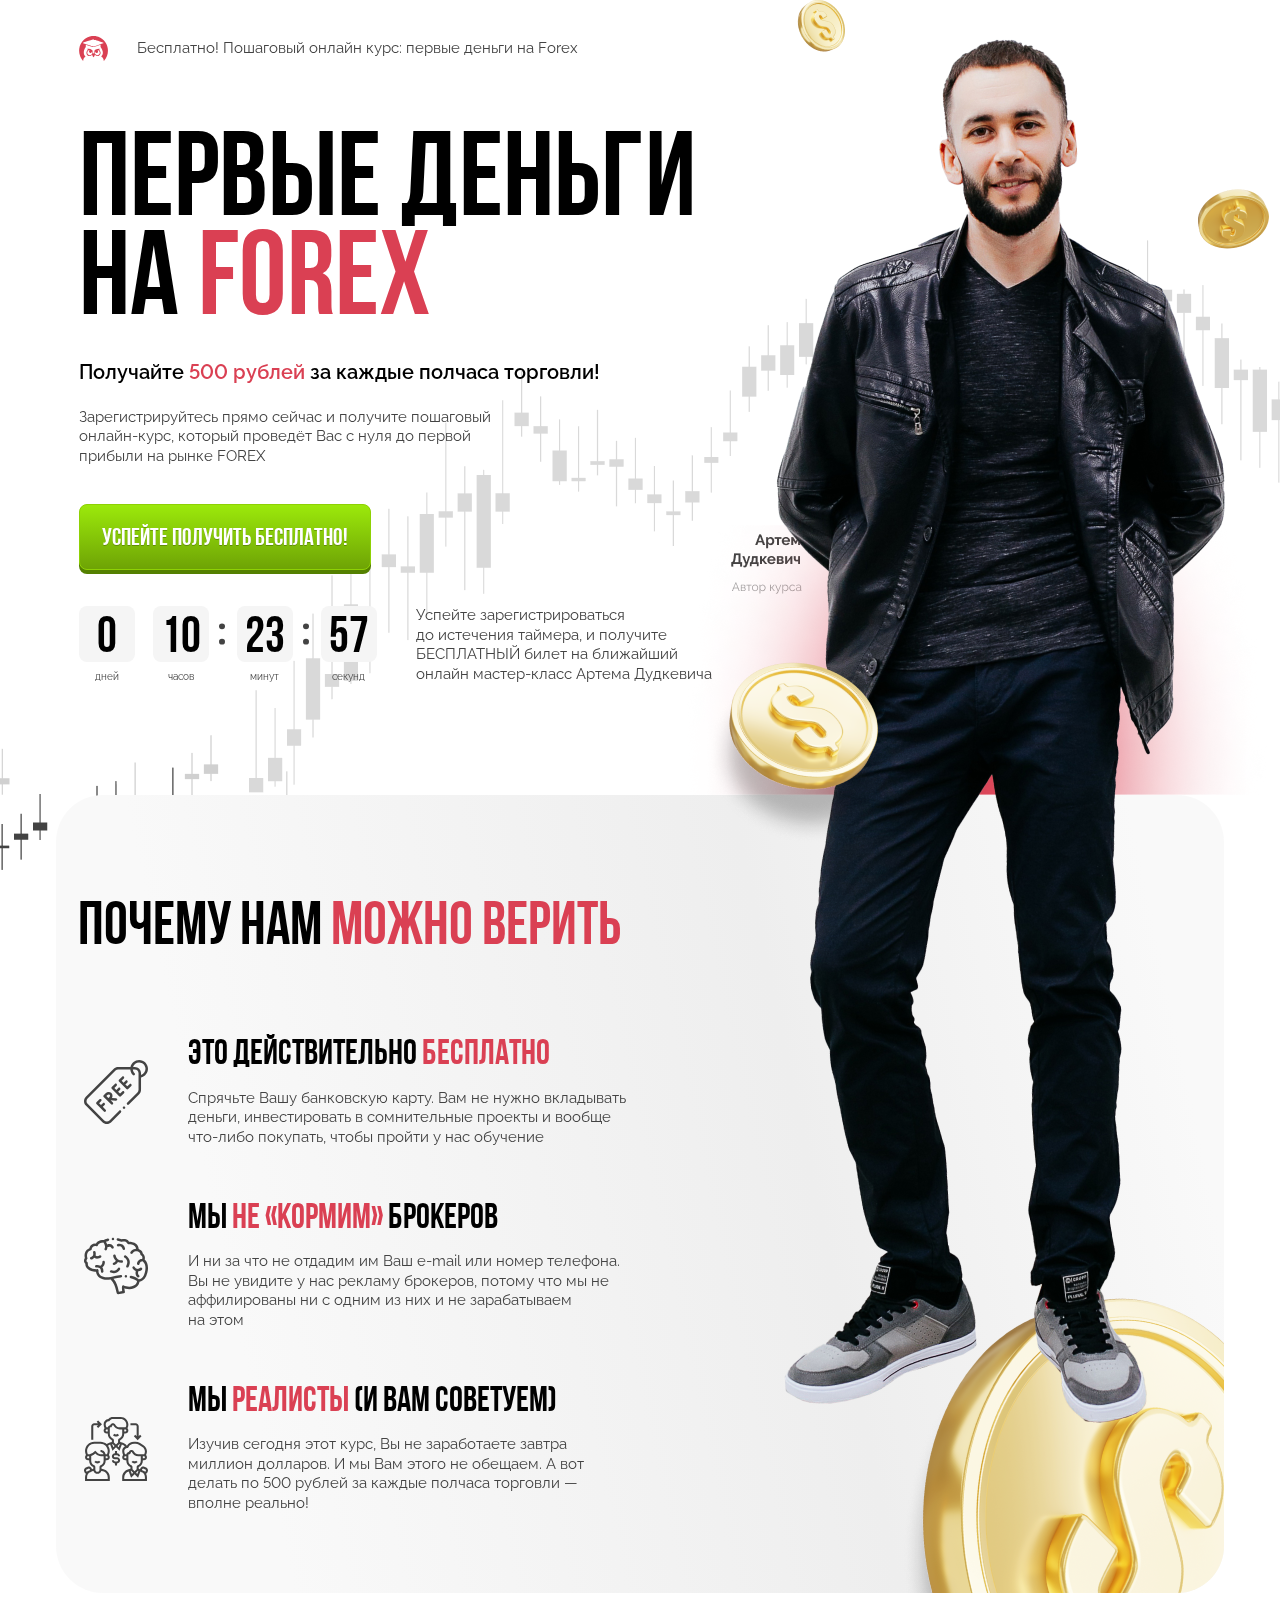
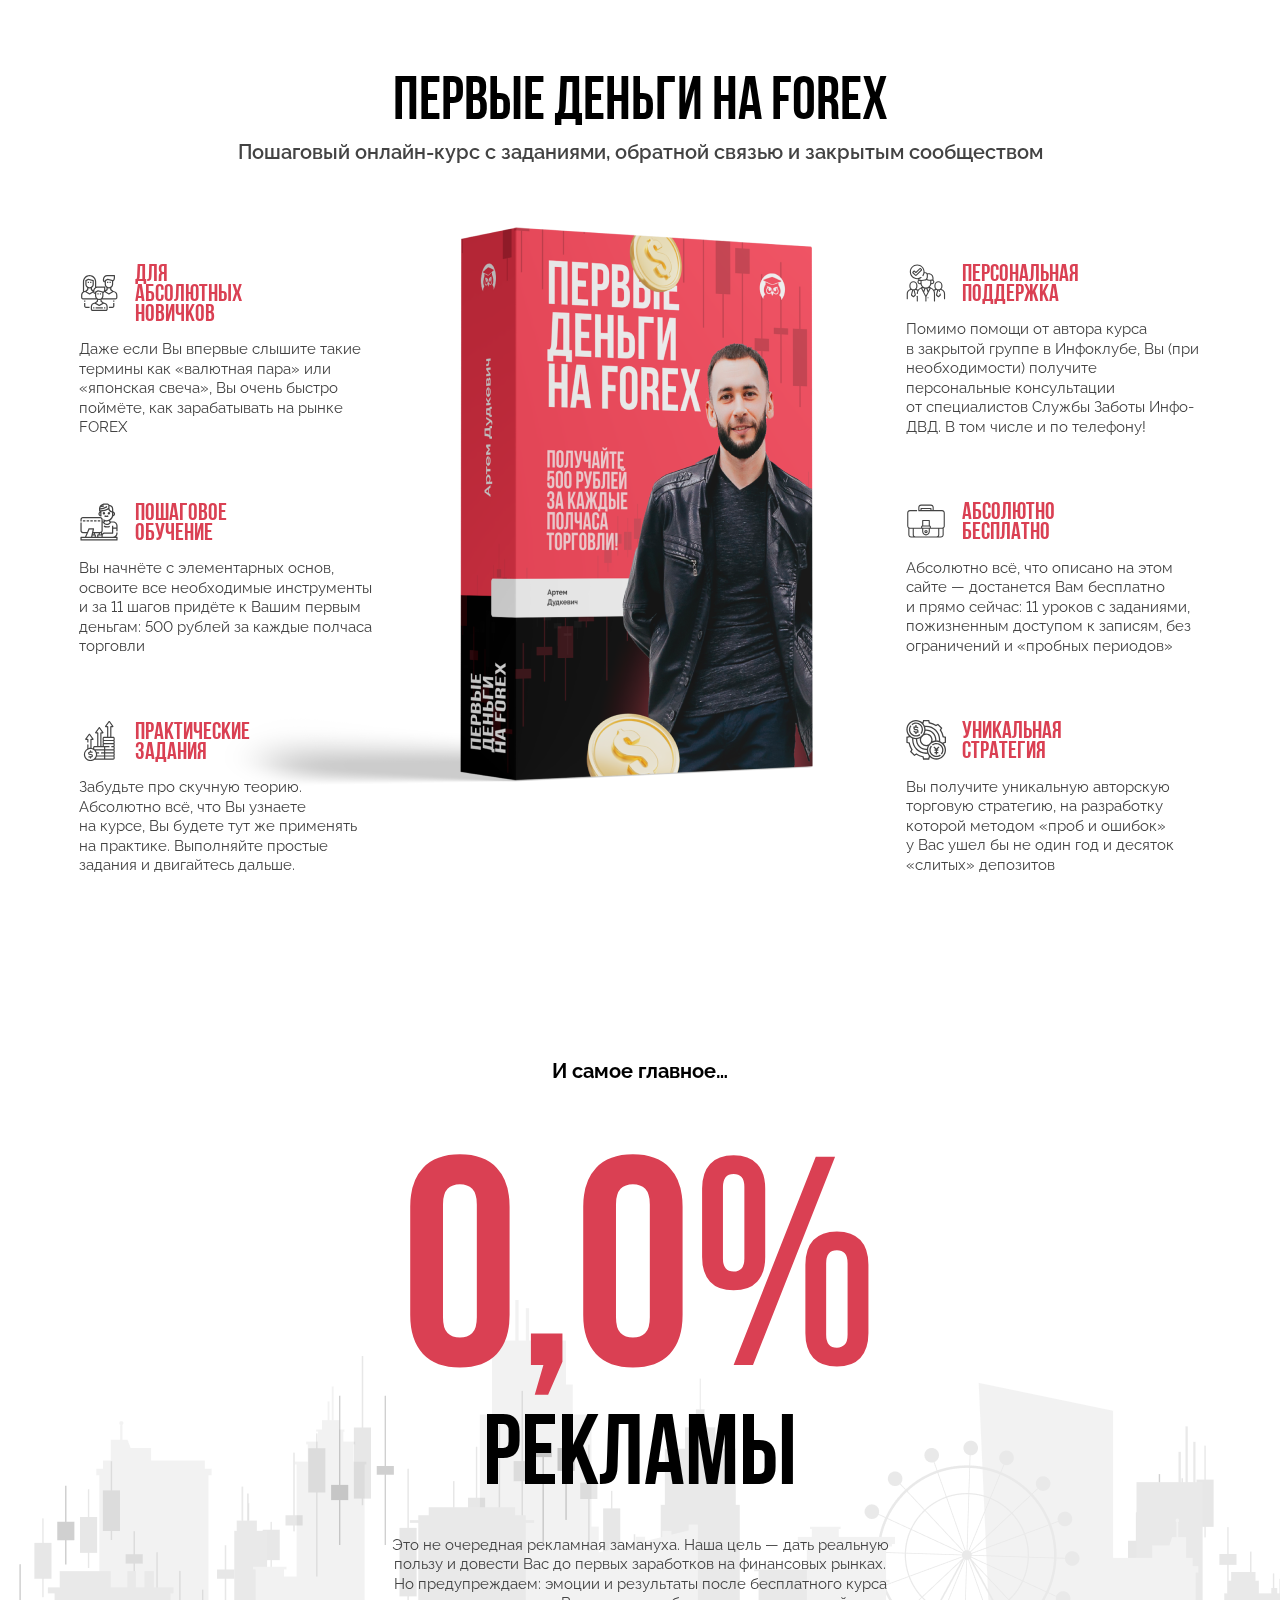
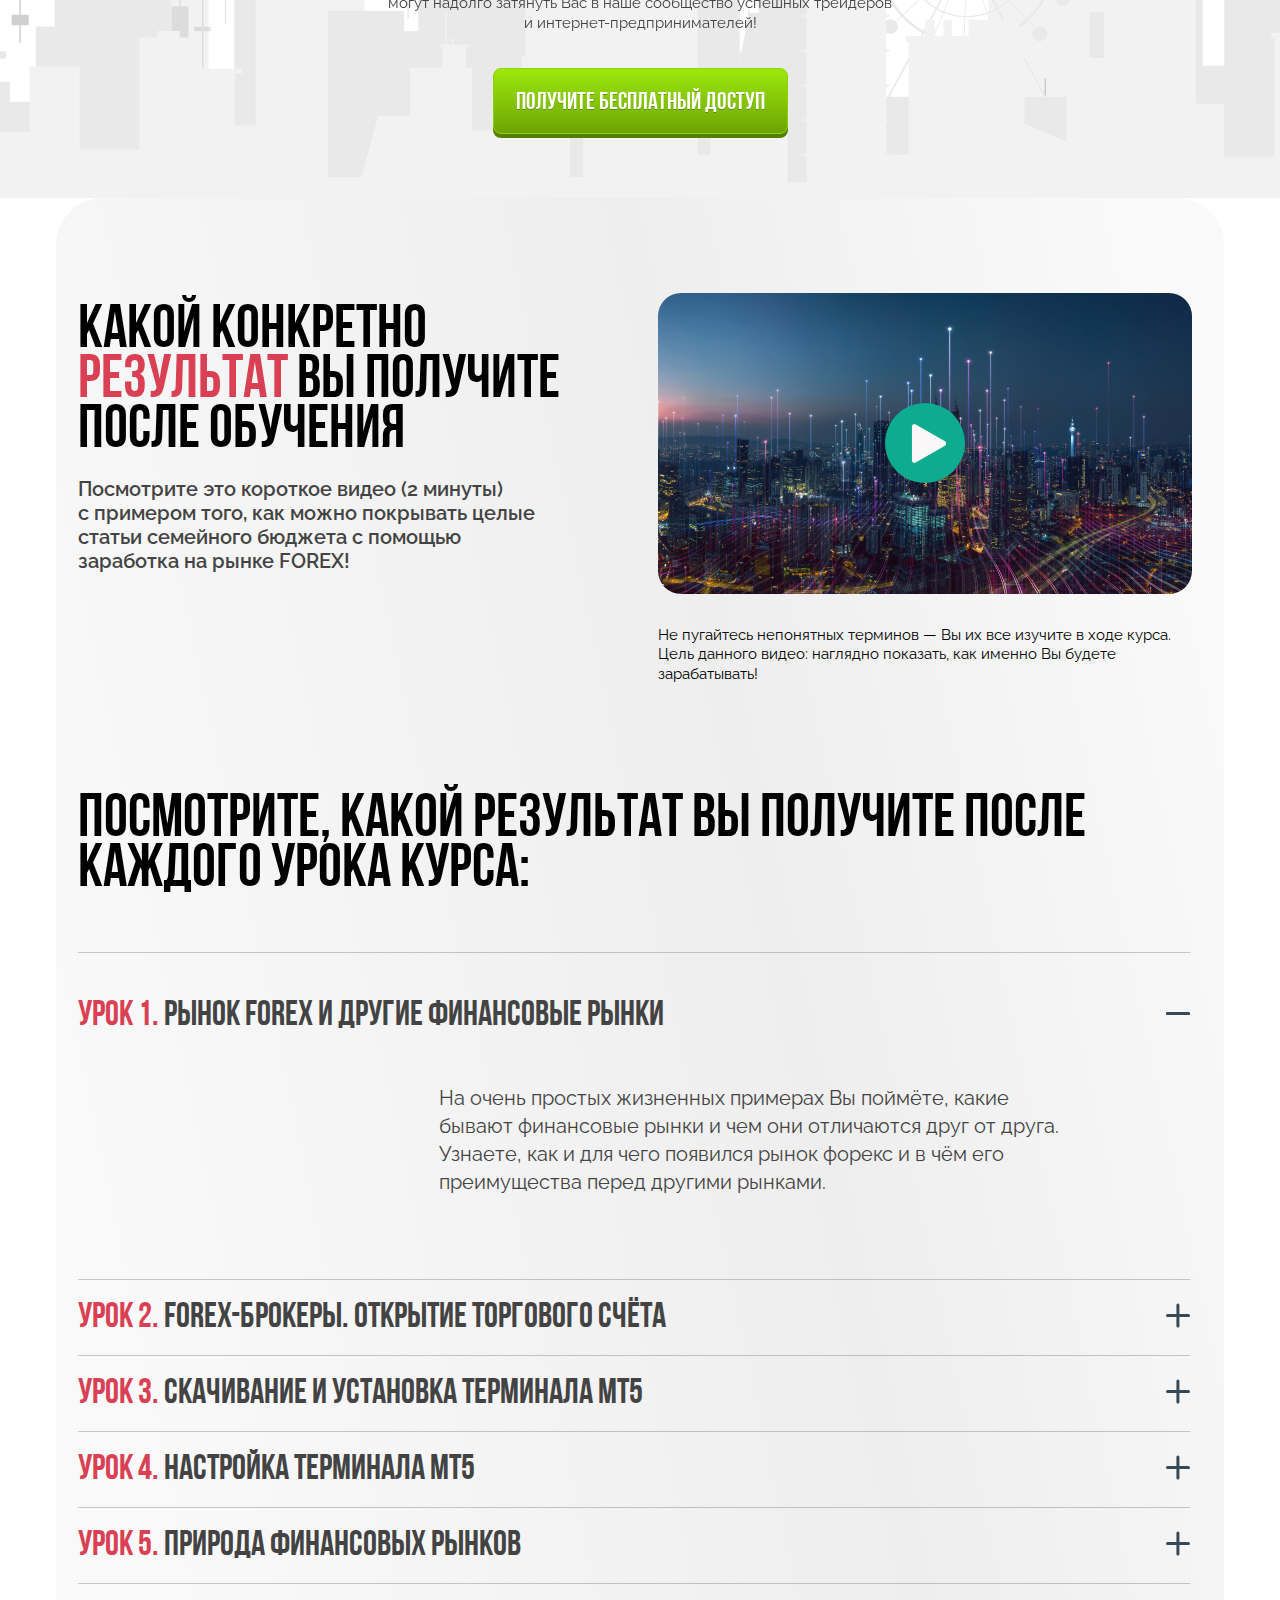
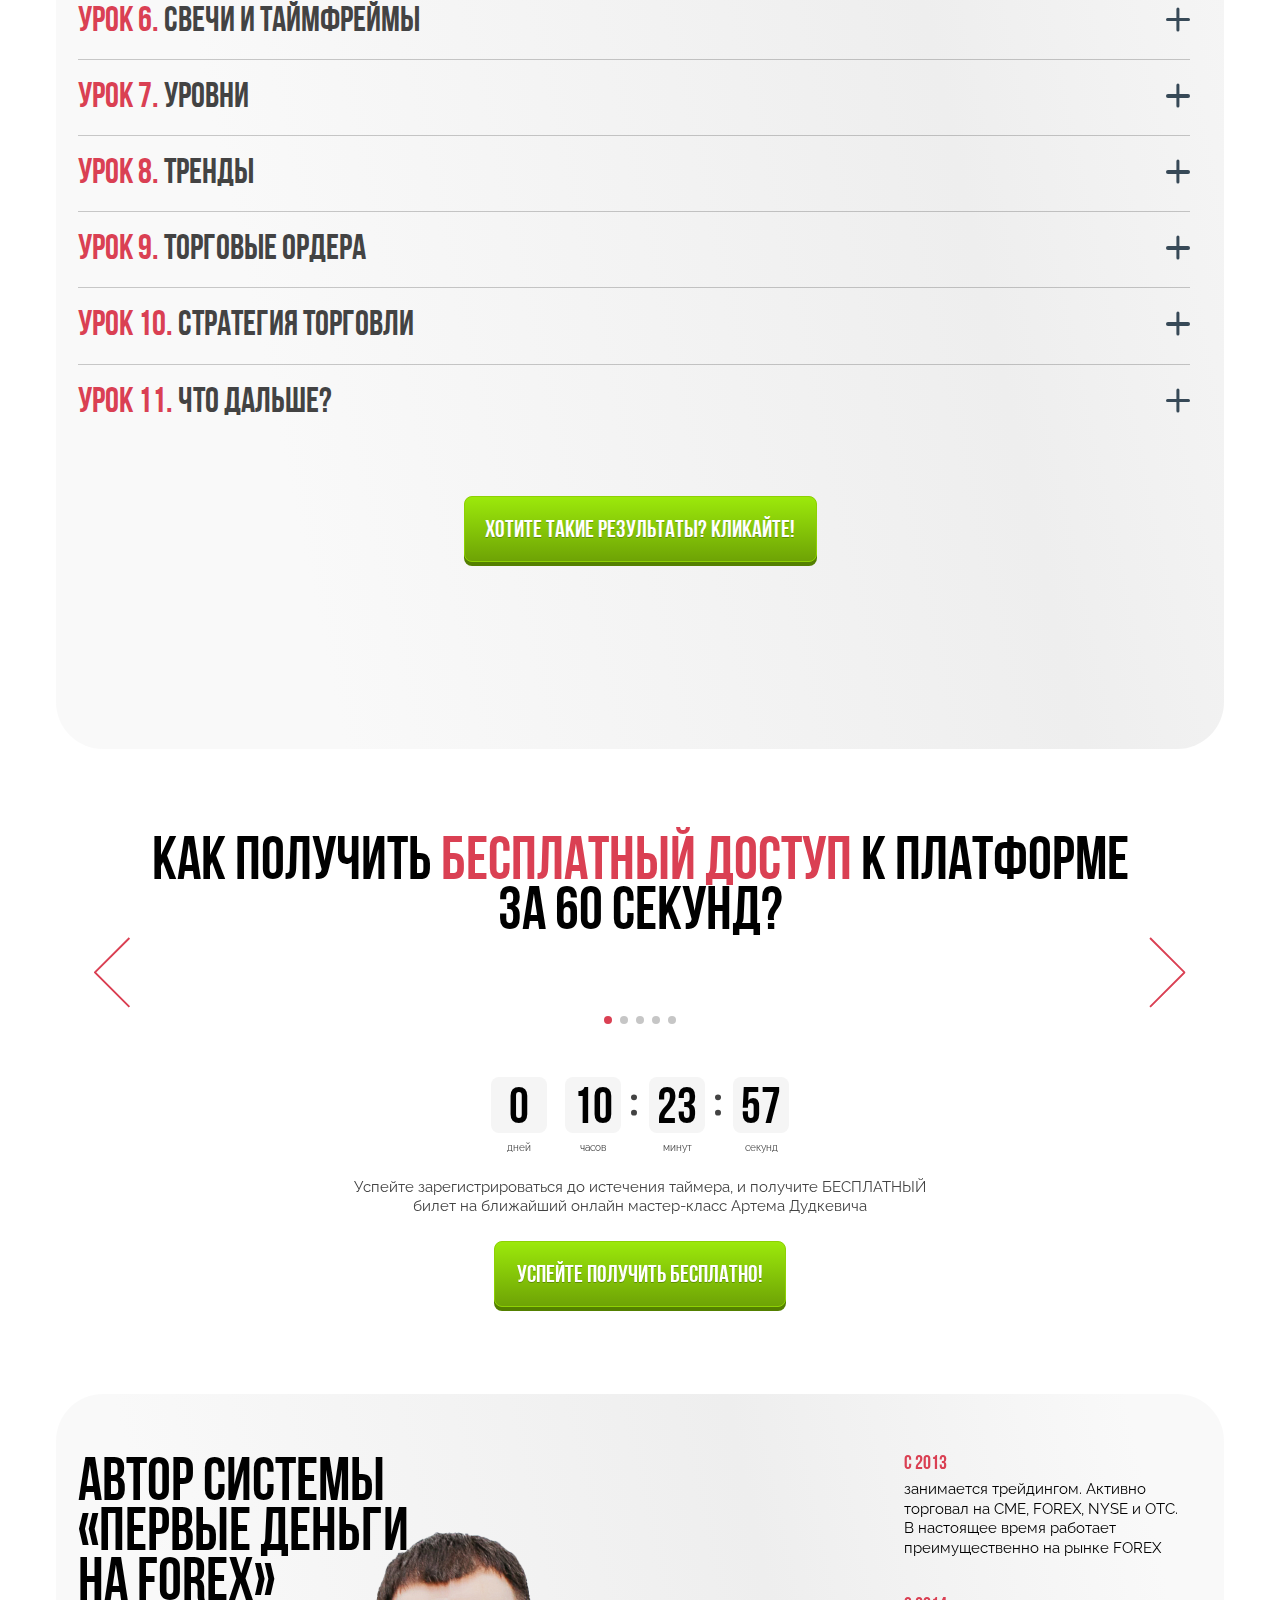
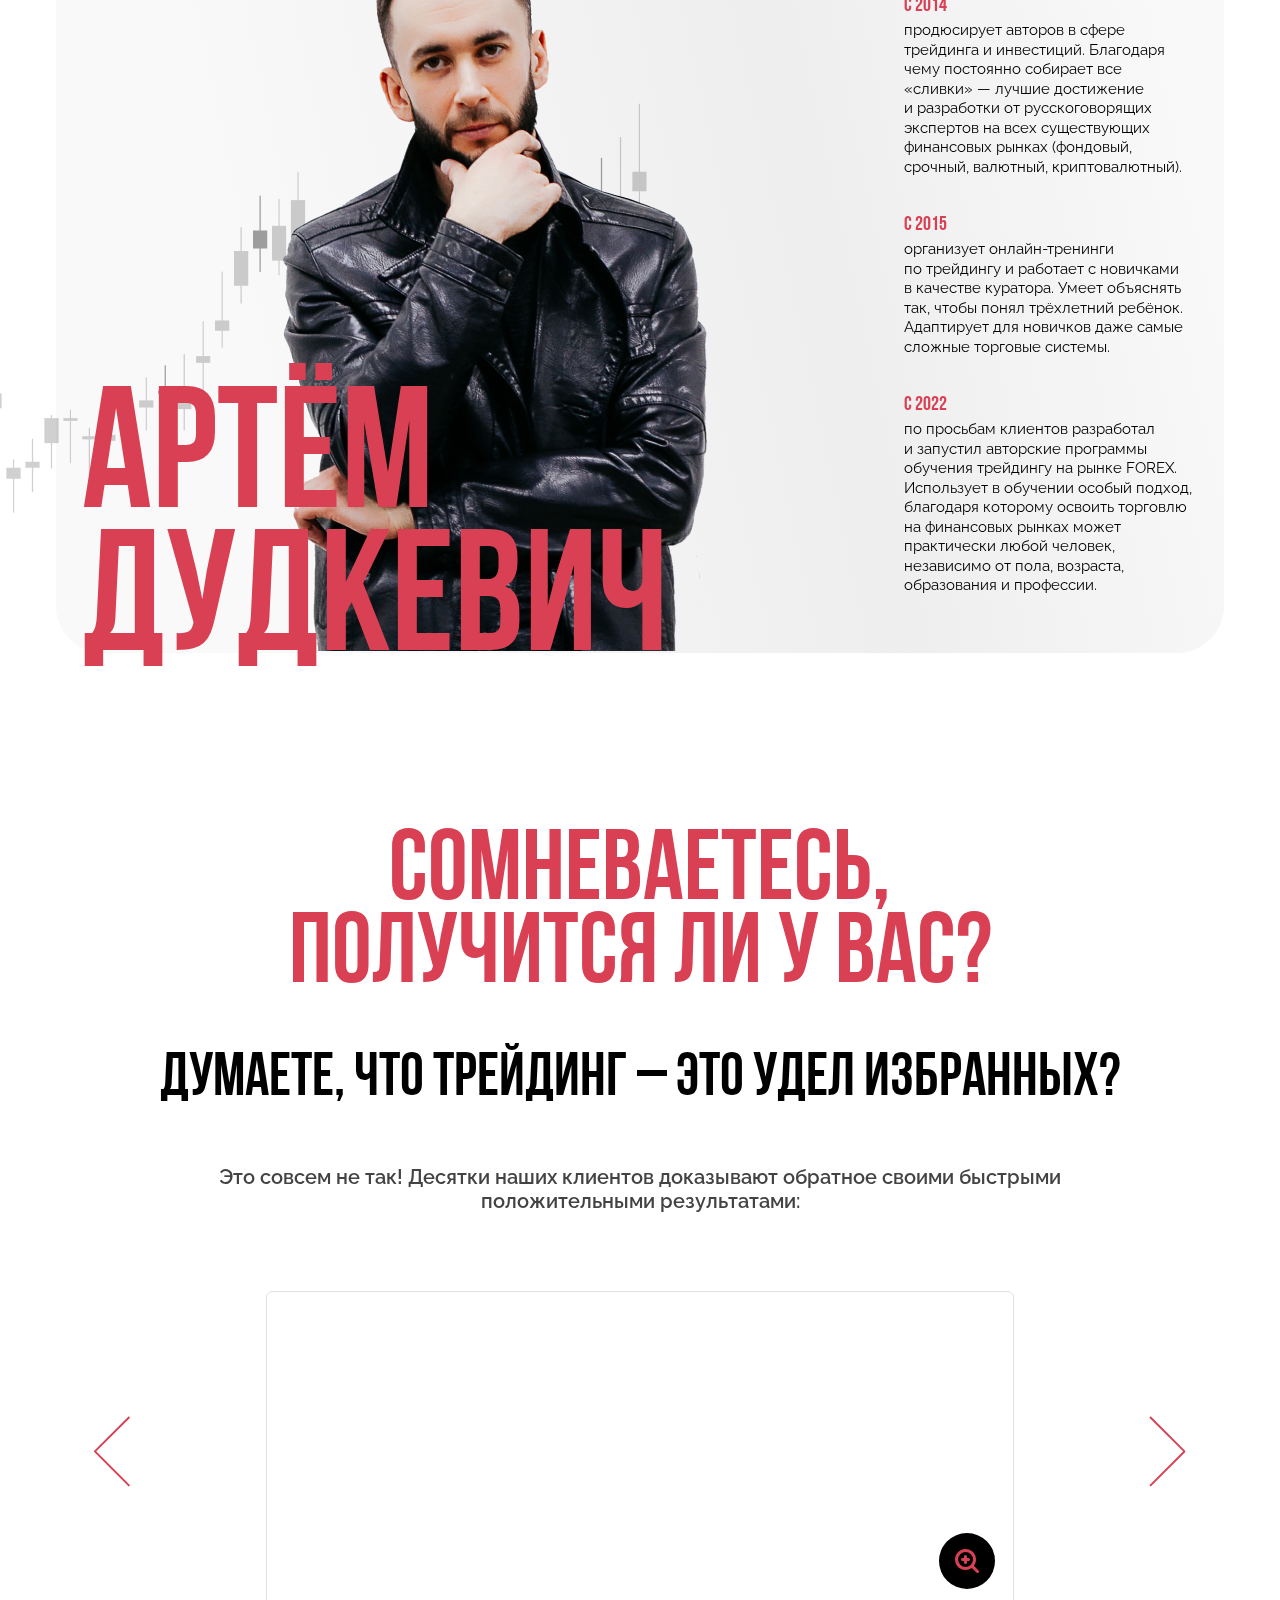
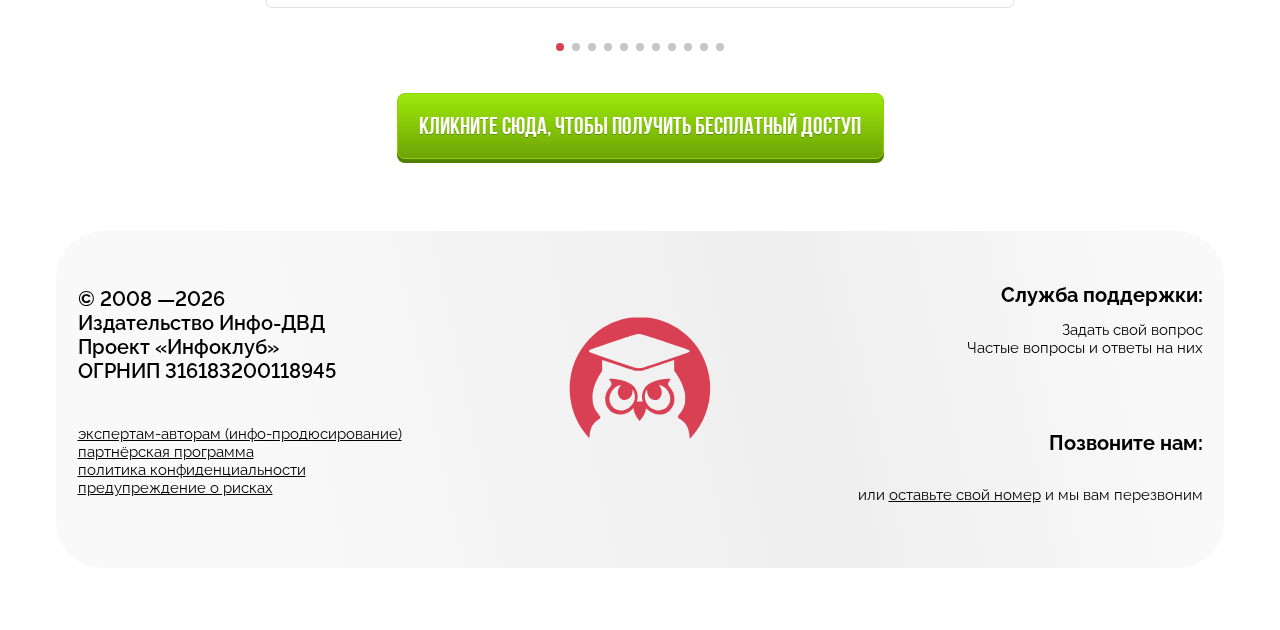
==== commit 531c61d2: "several edits" ====
--- a/public/index.html
+++ b/public/index.html
@@ -37,10 +37,10 @@
 								<div class="headerBlock__subtitle">Получайте <span>500 рублей</span> за каждые полчаса торговли!
 								</div>
 								<p>Зарегистрируйтесь прямо сейчас и&nbsp;получите пошаговый онлайн-курс, который проведёт Вас с&nbsp;нуля до&nbsp;первой прибыли на&nbsp;рынке FOREX</p>
-								<a class="headerBlock__btn btn btn-primary btn-base" href="#">Успейте получить бесплатно!
+								<a class="headerBlock__btn btn btn-primary btn-base link-modal-js" href="modal-call">Успейте получить бесплатно!
 								</a>
 								<div class="headerBlock__timer-wrap">
-									<div class="headerBlock__timer-box timer-box-js"><span class="days">12</span><span class="hours">20</span><span class="minutes">20 </span><span class="seconds">20</span>
+									<div class="headerBlock__timer-box timer-box timer-box-js"><span class="days">12</span><span class="hours">20</span><span class="minutes">20 </span><span class="seconds">20</span>
 									</div>
 									<p>Успейте зарегистрироваться до&nbsp;истечения таймера, и&nbsp;получите БЕСПЛАТНЫЙ билет на&nbsp;ближайший онлайн мастер-класс Артема Дудкевича</p>
 								</div>
@@ -102,7 +102,7 @@
 									<div class="sFirstMoney__title"><img src="img/svg/sFirstMoney-icon-1.svg" alt="" loading="lazy"/>
 										<h5>Для абсолютных новичков</h5>
 									</div>
-									<p>Спрячьте Вашу банковскую карту. Вам не&nbsp;нужно вкладывать деньги, инвестировать в&nbsp;сомнительные проекты и&nbsp;вообще что-либо покупать, чтобы пройти у&nbsp;нас обучение</p>
+									<p>Даже если&nbsp;Вы впервые слышите такие термины как &laquo;валютная пара&raquo; или &laquo;японская свеча&raquo;, Вы&nbsp;очень быстро поймёте, как зарабатывать на рынке FOREX</p>
 								</div>
 								<div class="sFirstMoney__item">
 									<div class="sFirstMoney__title"><img src="img/svg/sFirstMoney-icon-2.svg" alt="" loading="lazy"/>
@@ -152,7 +152,7 @@
 							</div>
 							<div class="h2">РЕКЛАМЫ</div>
 							<p>Это не&nbsp;очередная рекламная замануха. Наша цель&nbsp;&mdash; дать реальную пользу и&nbsp;довести Вас до&nbsp;первых заработков на&nbsp;финансовых рынках. Но&nbsp;предупреждаем: эмоции и&nbsp;результаты после бесплатного курса могут надолго затянуть Вас в&nbsp;наше сообщество успешных трейдеров и&nbsp;интернет-предпринимателей!</p>
-							<a class="section-title__btn btn btn-primary btn-base" href="#">Получите бесплатный доступ
+							<a class="section-title__btn btn btn-primary btn-base link-modal-js" href="modal-call"> Получите бесплатный доступ
 							</a>
 						</div>
 					</div>
@@ -173,6 +173,11 @@
 											<a class="section-title__img-wrap" href="https://vimeo.com/767038346" data-fancybox="modal">
 												<div class="img-wrap-center"><img src="img/sResults-img-1.jpg" alt="" loading="lazy"/>
 												</div>
+												<div class="section-title__play-icon">
+													<svg class="icon icon-play ">
+														<use xlink:href="img/svg/sprite.svg#play"></use>
+													</svg>
+												</div>
 											</a>
 											<div class="section-title__subtext">Не пугайтесь непонятных терминов — Вы их все изучите в ходе курса.<br>Цель данного видео: наглядно показать, как именно Вы будете зарабатывать!
 											</div>
@@ -325,7 +330,7 @@
 										</div>
 									</div>
 								</div>
-								<a class="sResults__btn btn btn-primary btn-base" href="#">Хотите такие результаты? Кликайте!
+								<a class="sResults__btn btn btn-primary btn-base link-modal-js" href="modal-call"> Хотите такие результаты? Кликайте!
 								</a>
 							</div>
 						</div>
@@ -375,11 +380,11 @@
 								</svg>
 							</div>
 						</div>
-						<div class="sFreeAccess__timer-box timer-box-js2"><span class="days">12</span><span class="hours">20</span><span class="minutes">20 </span><span class="seconds">20</span>
+						<div class="sFreeAccess__timer-box timer-box timer-box-js2"><span class="days">12</span><span class="hours">20</span><span class="minutes">20 </span><span class="seconds">20</span>
 						</div>
 						<div class="sFreeAccess__text">Успейте зарегистрироваться до&nbsp;истечения таймера, и&nbsp;получите БЕСПЛАТНЫЙ билет на&nbsp;ближайший онлайн мастер-класс Артема Дудкевича
 						</div>
-						<a class="sFreeAccess__btn btn btn-primary btn-base" href="#">Успейте получить бесплатно!
+						<a class="sFreeAccess__btn btn btn-primary btn-base link-modal-js" href="modal-call"> Успейте получить бесплатно!
 						</a>
 					</div>
 				</section>
@@ -441,52 +446,118 @@
 							<div class="sDoubt__slider sDoubt__slider--js swiper">
 								<div class="swiper-wrapper">
 										<div class="swiper-slide">
-											<a class="sDoubt__slide-wrap" href="img/sDoubt-img-1.png" data-fancybox="gallery-1">
-												<div class="img-wrap-center"><img src="img/sDoubt-img-1.png" alt="" loading="lazy"/>
-												</div>
-												<div class="sDoubt__zoom">
-													<svg class="icon icon-zoom ">
-														<use xlink:href="img/svg/sprite.svg#zoom"></use>
-													</svg>
-												</div>
-											</a>
-										</div>
-										<div class="swiper-slide">
-											<a class="sDoubt__slide-wrap" href="img/sDoubt-img-1.png" data-fancybox="gallery-2">
-												<div class="img-wrap-center"><img src="img/sDoubt-img-1.png" alt="" loading="lazy"/>
-												</div>
-												<div class="sDoubt__zoom">
-													<svg class="icon icon-zoom ">
-														<use xlink:href="img/svg/sprite.svg#zoom"></use>
-													</svg>
-												</div>
-											</a>
-										</div>
-										<div class="swiper-slide">
-											<a class="sDoubt__slide-wrap" href="img/sDoubt-img-1.png" data-fancybox="gallery-3">
-												<div class="img-wrap-center"><img src="img/sDoubt-img-1.png" alt="" loading="lazy"/>
-												</div>
-												<div class="sDoubt__zoom">
-													<svg class="icon icon-zoom ">
-														<use xlink:href="img/svg/sprite.svg#zoom"></use>
-													</svg>
-												</div>
-											</a>
-										</div>
-										<div class="swiper-slide">
-											<a class="sDoubt__slide-wrap" href="img/sDoubt-img-1.png" data-fancybox="gallery-4">
-												<div class="img-wrap-center"><img src="img/sDoubt-img-1.png" alt="" loading="lazy"/>
-												</div>
-												<div class="sDoubt__zoom">
-													<svg class="icon icon-zoom ">
-														<use xlink:href="img/svg/sprite.svg#zoom"></use>
-													</svg>
-												</div>
-											</a>
-										</div>
-										<div class="swiper-slide">
-											<a class="sDoubt__slide-wrap" href="img/sDoubt-img-1.png" data-fancybox="gallery-5">
-												<div class="img-wrap-center"><img src="img/sDoubt-img-1.png" alt="" loading="lazy"/>
+											<a class="sDoubt__slide-wrap" href="img/sDoubt-img-1.jpg" data-fancybox="gallery-1">
+												<div class="img-wrap-center"><img src="img/sDoubt-img-1.jpg" alt="" loading="lazy"/>
+												</div>
+												<div class="sDoubt__zoom">
+													<svg class="icon icon-zoom ">
+														<use xlink:href="img/svg/sprite.svg#zoom"></use>
+													</svg>
+												</div>
+											</a>
+										</div>
+										<div class="swiper-slide">
+											<a class="sDoubt__slide-wrap" href="img/sDoubt-img-2.jpg" data-fancybox="gallery-2">
+												<div class="img-wrap-center"><img src="img/sDoubt-img-2.jpg" alt="" loading="lazy"/>
+												</div>
+												<div class="sDoubt__zoom">
+													<svg class="icon icon-zoom ">
+														<use xlink:href="img/svg/sprite.svg#zoom"></use>
+													</svg>
+												</div>
+											</a>
+										</div>
+										<div class="swiper-slide">
+											<a class="sDoubt__slide-wrap" href="img/sDoubt-img-3.jpg" data-fancybox="gallery-3">
+												<div class="img-wrap-center"><img src="img/sDoubt-img-3.jpg" alt="" loading="lazy"/>
+												</div>
+												<div class="sDoubt__zoom">
+													<svg class="icon icon-zoom ">
+														<use xlink:href="img/svg/sprite.svg#zoom"></use>
+													</svg>
+												</div>
+											</a>
+										</div>
+										<div class="swiper-slide">
+											<a class="sDoubt__slide-wrap" href="img/sDoubt-img-4.jpg" data-fancybox="gallery-4">
+												<div class="img-wrap-center"><img src="img/sDoubt-img-4.jpg" alt="" loading="lazy"/>
+												</div>
+												<div class="sDoubt__zoom">
+													<svg class="icon icon-zoom ">
+														<use xlink:href="img/svg/sprite.svg#zoom"></use>
+													</svg>
+												</div>
+											</a>
+										</div>
+										<div class="swiper-slide">
+											<a class="sDoubt__slide-wrap" href="img/sDoubt-img-5.jpg" data-fancybox="gallery-5">
+												<div class="img-wrap-center"><img src="img/sDoubt-img-5.jpg" alt="" loading="lazy"/>
+												</div>
+												<div class="sDoubt__zoom">
+													<svg class="icon icon-zoom ">
+														<use xlink:href="img/svg/sprite.svg#zoom"></use>
+													</svg>
+												</div>
+											</a>
+										</div>
+										<div class="swiper-slide">
+											<a class="sDoubt__slide-wrap" href="img/sDoubt-img-6.jpg" data-fancybox="gallery-6">
+												<div class="img-wrap-center"><img src="img/sDoubt-img-6.jpg" alt="" loading="lazy"/>
+												</div>
+												<div class="sDoubt__zoom">
+													<svg class="icon icon-zoom ">
+														<use xlink:href="img/svg/sprite.svg#zoom"></use>
+													</svg>
+												</div>
+											</a>
+										</div>
+										<div class="swiper-slide">
+											<a class="sDoubt__slide-wrap" href="img/sDoubt-img-7.jpg" data-fancybox="gallery-7">
+												<div class="img-wrap-center"><img src="img/sDoubt-img-7.jpg" alt="" loading="lazy"/>
+												</div>
+												<div class="sDoubt__zoom">
+													<svg class="icon icon-zoom ">
+														<use xlink:href="img/svg/sprite.svg#zoom"></use>
+													</svg>
+												</div>
+											</a>
+										</div>
+										<div class="swiper-slide">
+											<a class="sDoubt__slide-wrap" href="img/sDoubt-img-8.jpg" data-fancybox="gallery-8">
+												<div class="img-wrap-center"><img src="img/sDoubt-img-8.jpg" alt="" loading="lazy"/>
+												</div>
+												<div class="sDoubt__zoom">
+													<svg class="icon icon-zoom ">
+														<use xlink:href="img/svg/sprite.svg#zoom"></use>
+													</svg>
+												</div>
+											</a>
+										</div>
+										<div class="swiper-slide">
+											<a class="sDoubt__slide-wrap" href="img/sDoubt-img-9.jpg" data-fancybox="gallery-9">
+												<div class="img-wrap-center"><img src="img/sDoubt-img-9.jpg" alt="" loading="lazy"/>
+												</div>
+												<div class="sDoubt__zoom">
+													<svg class="icon icon-zoom ">
+														<use xlink:href="img/svg/sprite.svg#zoom"></use>
+													</svg>
+												</div>
+											</a>
+										</div>
+										<div class="swiper-slide">
+											<a class="sDoubt__slide-wrap" href="img/sDoubt-img-10.jpg" data-fancybox="gallery-10">
+												<div class="img-wrap-center"><img src="img/sDoubt-img-10.jpg" alt="" loading="lazy"/>
+												</div>
+												<div class="sDoubt__zoom">
+													<svg class="icon icon-zoom ">
+														<use xlink:href="img/svg/sprite.svg#zoom"></use>
+													</svg>
+												</div>
+											</a>
+										</div>
+										<div class="swiper-slide">
+											<a class="sDoubt__slide-wrap" href="img/sDoubt-img-11.jpg" data-fancybox="gallery-11">
+												<div class="img-wrap-center"><img src="img/sDoubt-img-11.jpg" alt="" loading="lazy"/>
 												</div>
 												<div class="sDoubt__zoom">
 													<svg class="icon icon-zoom ">
@@ -509,7 +580,7 @@
 								</svg>
 							</div>
 						</div>
-						<a class="sDoubt__btn btn btn-primary btn-base" href="#">Кликните сюда, чтобы получить бесплатный доступ
+						<a class="sDoubt__btn btn btn-primary btn-base link-modal-js" href="modal-call"> Кликните сюда, чтобы получить бесплатный доступ
 						</a>
 					</div>
 				</section>
@@ -569,23 +640,29 @@
 		<!--  start modals-->
 		<div id="modal-call" style="display: none">
 			<div class="modal-win">
-				<div class="form-wrap">
-					<form>
-						<div class="text-center">
-							<div class="form-wrap__title form-data h3 ttu">Обратный звонок
-							</div>
-							<p class="after-headline">Заполните заявку и&nbsp;мы&nbsp;с&nbsp;Вами свяжемся в&nbsp;течение 15&nbsp;минут</p>
-						</div>
-						<div class="form-wrap__input-wrap form-group"><input class="form-wrap__input form-control" name="text" type="text" placeholder="Ваше Имя" required="required"/> 
-						</div>
-						<!-- +e.input-wrap-->
-						<button class="form-wrap__btn btn" type="submit"> 
-						</button>
-						<div class="form-wrap__policy">
-							<label class="custom-input form-check"><input class="custom-input__input form-check-input" name="checkbox" type="checkbox" checked="checked"/><small class="custom-input__text text-secondary">Согласен на обработку и хранение моих персональных данных в соответствии с условиями</small>
-							</label>
-						</div>
-					</form>
+				<div class="modal-win__wrap">
+					<div class="ld_progressbar"></div>
+					<div class="modal-win__content">
+						<div class="modal-win__img-wrap"><img src="img/sAuthor-img-1.png" alt=""/>
+						</div>
+						<div class="modal-win__form">
+							<p class="small">Поздравляем! Вы можете получить доступ бесплатно</p>
+							<div class="ld_content">
+								<div class="ic_sform ic_sform_2_0990bd2a"></div>
+								<script type="text/javascript">
+									(function (d, w, r, t, cl) {
+									var rid = r.toString().substr(2);var e = d.getElementsByClassName(cl)[0];
+									e.className="";e.id = "ic_sform_"+rid;
+									var n = d.getElementsByTagName(t)[0], s = d.createElement(t), f = function () {n.parentNode.insertBefore(s, n);};
+									s.type = "text/javascript";s.async = true;s.src = (d.location.protocol == "https:" ? "https:" : "http:") + "//www.infoclub.info/sform_loader/2/0990bd2a/?rid="+rid;
+									if (w.opera == "[object Opera]") {d.addEventListener("DOMContentLoaded", f, false);} else {f();}
+									})(document, window, Math.random(), "script", "ic_sform_2_0990bd2a");
+								</script>
+							</div>
+							<div class="modal-win__timer-box timer-box timer-box-js3"><span class="days">12</span><span class="hours">20</span><span class="minutes">20 </span><span class="seconds">20</span>
+							</div>
+						</div>
+					</div>
 				</div>
 			</div>
 		</div>
--- a/public/css/main.min.css
+++ b/public/css/main.min.css
@@ -1 +1 @@
-@charset "UTF-8";@font-face{font-display:swap;font-family:Bebas;font-style:normal;font-weight:400;src:url(../fonts/Bebas/BebasNeueBold.woff2) format("woff2")}.icon{fill:currentColor;display:inline-block;height:1em;width:1em}.icon-arrow-left,.icon-arrow-right{font-size:7.4rem;width:.5135135135em}.icon-basket{font-size:2.4rem;width:.9166666667em}.icon-check{font-size:2.7rem;width:1em}.icon-fb,.icon-instagram{font-size:2.4rem;width:1em}.icon-telegram,.icon-viber{font-size:1.6rem;width:1em}.icon-vk{font-size:2.4rem;width:1em}.icon-whatsapp{font-size:1.6rem;width:1em}.icon-zoom{font-size:2.4rem;width:1em}:root,[data-bs-theme=light]{--bs-blue:#0d6efd;--bs-indigo:#6610f2;--bs-purple:#6f42c1;--bs-pink:#d63384;--bs-red:#da4053;--bs-orange:#fd7e14;--bs-yellow:#ffc107;--bs-green:#8ed104;--bs-teal:#20c997;--bs-cyan:#0dcaf0;--bs-black:#000;--bs-white:#fff;--bs-gray:#374957;--bs-gray-dark:#343a40;--bs-gray-100:#f5f5f5;--bs-gray-200:#e9ecef;--bs-gray-300:#dee2e6;--bs-gray-400:#ced4da;--bs-gray-500:#adb5bd;--bs-gray-600:#374957;--bs-gray-700:#434343;--bs-gray-800:#343a40;--bs-gray-900:#212529;--bs-primary:#8ed104;--bs-secondary:#374957;--bs-success:#0d6efd;--bs-info:#0dcaf0;--bs-warning:#ffc107;--bs-danger:#da4053;--bs-light:#f5f5f5;--bs-dark:#212529;--bs-primary-rgb:142,209,4;--bs-secondary-rgb:55,73,87;--bs-success-rgb:13,110,253;--bs-info-rgb:13,202,240;--bs-warning-rgb:255,193,7;--bs-danger-rgb:218,64,83;--bs-light-rgb:245,245,245;--bs-dark-rgb:33,37,41;--bs-primary-text:#0a58ca;--bs-secondary-text:#374957;--bs-success-text:#72a703;--bs-info-text:#087990;--bs-warning-text:#997404;--bs-danger-text:#ae3342;--bs-light-text:#374957;--bs-dark-text:#434343;--bs-primary-bg-subtle:#cfe2ff;--bs-secondary-bg-subtle:#f5f5f5;--bs-success-bg-subtle:#e8f6cd;--bs-info-bg-subtle:#cff4fc;--bs-warning-bg-subtle:#fff3cd;--bs-danger-bg-subtle:#f8d9dd;--bs-light-bg-subtle:#fafafa;--bs-dark-bg-subtle:#ced4da;--bs-primary-border-subtle:#9ec5fe;--bs-secondary-border-subtle:#e9ecef;--bs-success-border-subtle:#d2ed9b;--bs-info-border-subtle:#9eeaf9;--bs-warning-border-subtle:#ffe69c;--bs-danger-border-subtle:#f0b3ba;--bs-light-border-subtle:#e9ecef;--bs-dark-border-subtle:#adb5bd;--bs-white-rgb:255,255,255;--bs-black-rgb:0,0,0;--bs-body-color-rgb:67,67,67;--bs-font-sans-serif:"Raleway",system-ui,-apple-system,"Segoe UI",Roboto,"Helvetica Neue",Arial,"Noto Sans","Liberation Sans",sans-serif,"Apple Color Emoji","Segoe UI Emoji","Segoe UI Symbol","Noto Color Emoji";--bs-font-monospace:"Bebas",SFMono-Regular,Menlo,Monaco,Consolas,"Liberation Mono","Courier New",monospace;--bs-gradient:linear-gradient(180deg,hsla(0,0%,100%,.15),hsla(0,0%,100%,0));--bs-body-font-family:var(--bs-font-sans-serif);--bs-body-font-size:0.9999999995rem;--bs-body-font-weight:400;--bs-body-line-height:1.5;--bs-body-color:#434343;--bs-emphasis-color-rgb:0,0,0;--bs-secondary-color:rgba(67,67,67,.75);--bs-secondary-color-rgb:67,67,67;--bs-secondary-bg:#e9ecef;--bs-secondary-bg-rgb:233,236,239;--bs-tertiary-color:rgba(67,67,67,.5);--bs-tertiary-color-rgb:67,67,67;--bs-tertiary-bg:#f5f5f5;--bs-tertiary-bg-rgb:245,245,245;--bs-body-bg:#fff;--bs-body-bg-rgb:255,255,255;--bs-heading-color:#000;--bs-link-color:#8ed104;--bs-link-color-rgb:142,209,4;--bs-link-decoration:none;--bs-link-hover-color:#72a703;--bs-link-hover-color-rgb:114,167,3;--bs-code-color:#d63384;--bs-border-width:1px;--bs-border-style:solid;--bs-border-color:#dee2e6;--bs-border-color-translucent:rgba(0,0,0,.175);--bs-border-radius:0.375rem;--bs-border-radius-sm:0.25rem;--bs-border-radius-lg:0.5rem;--bs-border-radius-xl:1rem;--bs-border-radius-2xl:2rem;--bs-border-radius-pill:50rem;--bs-box-shadow:0 0.5rem 1rem rgba(var(--bs-body-color-rgb),0.15);--bs-box-shadow-sm:0 0.125rem 0.25rem rgba(var(--bs-body-color-rgb),0.075);--bs-box-shadow-lg:0 1rem 3rem rgba(var(--bs-body-color-rgb),0.175);--bs-box-shadow-inset:inset 0 1px 2px rgba(var(--bs-body-color-rgb),0.075);--bs-emphasis-color:#000;--bs-form-control-bg:var(--bs-body-bg);--bs-form-control-disabled-bg:var(--bs-secondary-bg);--bs-highlight-bg:#fff3cd;--bs-breakpoint-xs:0;--bs-breakpoint-sm:576px;--bs-breakpoint-md:768px;--bs-breakpoint-lg:992px;--bs-breakpoint-xl:1100px;--bs-breakpoint-xxl:1136px}[data-bs-theme=dark]{--bs-body-color:#adb5bd;--bs-body-color-rgb:173,181,189;--bs-body-bg:#212529;--bs-body-bg-rgb:33,37,41;--bs-emphasis-color:#f5f5f5;--bs-emphasis-color-rgb:245,245,245;--bs-secondary-color:rgba(173,181,189,.75);--bs-secondary-color-rgb:173,181,189;--bs-secondary-bg:#343a40;--bs-secondary-bg-rgb:52,58,64;--bs-tertiary-color:rgba(173,181,189,.5);--bs-tertiary-color-rgb:173,181,189;--bs-tertiary-bg:#2b3035;--bs-tertiary-bg-rgb:43,48,53;--bs-emphasis-color:#fff;--bs-primary-text:#6ea8fe;--bs-secondary-text:#dee2e6;--bs-success-text:#bbe368;--bs-info-text:#6edff6;--bs-warning-text:#ffda6a;--bs-danger-text:#e98c98;--bs-light-text:#f5f5f5;--bs-dark-text:#dee2e6;--bs-primary-bg-subtle:#031633;--bs-secondary-bg-subtle:#212529;--bs-success-bg-subtle:#1c2a01;--bs-info-bg-subtle:#032830;--bs-warning-bg-subtle:#332701;--bs-danger-bg-subtle:#2c0d11;--bs-light-bg-subtle:#343a40;--bs-dark-bg-subtle:#1a1d20;--bs-primary-border-subtle:#084298;--bs-secondary-border-subtle:#434343;--bs-success-border-subtle:#557d02;--bs-info-border-subtle:#055160;--bs-warning-border-subtle:#664d03;--bs-danger-border-subtle:#832632;--bs-light-border-subtle:#434343;--bs-dark-border-subtle:#343a40;--bs-heading-color:#fff;--bs-link-color:#6ea8fe;--bs-link-hover-color:#9ec5fe;--bs-link-color-rgb:110,168,254;--bs-link-hover-color-rgb:158,197,254;--bs-code-color:#e685b5;--bs-border-color:#434343;--bs-border-color-translucent:hsla(0,0%,100%,.15)}*,:after,:before{box-sizing:border-box}body{-webkit-text-size-adjust:100%;-webkit-tap-highlight-color:rgba(0,0,0,0);background-color:var(--bs-body-bg);color:var(--bs-body-color);font-family:var(--bs-body-font-family);font-size:var(--bs-body-font-size);font-weight:var(--bs-body-font-weight);line-height:var(--bs-body-line-height);margin:0;text-align:var(--bs-body-text-align)}hr{border:0;border-top:var(--bs-border-width) solid;color:inherit;margin:1rem 0;opacity:.25}.h1,.h2,.h3,.h4,.h5,.h6,h1,h2,h3,h4,h5,h6{color:var(--bs-heading-color,inherit);font-family:Bebas,SFMono-Regular,Menlo,Monaco,Consolas,Liberation Mono,Courier New,monospace;font-weight:700;line-height:.83em;margin-bottom:.5rem;margin-top:0}.h1,h1{font-size:calc(1.925rem + 7.59375vw)}.h2,h2{font-size:calc(1.79167rem + 6.09375vw)}.h3,h3{font-size:calc(1.525rem + 3.09375vw)}.h4,h4{font-size:calc(1.35833rem + 1.21875vw)}.h5,h5{font-size:calc(1.285rem + .39375vw)}.h6,h6{font-size:calc(1.25833rem + .09375vw)}p{margin-bottom:1rem;margin-top:0}abbr[title]{cursor:help;-webkit-text-decoration:underline dotted;text-decoration:underline dotted;-webkit-text-decoration-skip-ink:none;text-decoration-skip-ink:none}address{font-style:normal;line-height:inherit;margin-bottom:1rem}ol,ul{padding-left:2rem}dl,ol,ul{margin-bottom:1rem;margin-top:0}ol ol,ol ul,ul ol,ul ul{margin-bottom:0}dt{font-weight:700}dd{margin-bottom:.5rem;margin-left:0}blockquote{margin:0 0 1rem}b,strong{font-weight:bolder}.small,small{font-size:.875em}.mark,mark{background-color:var(--bs-highlight-bg);padding:.1875em}sub,sup{font-size:.75em;line-height:0;position:relative;vertical-align:baseline}sub{bottom:-.25em}sup{top:-.5em}a{color:rgba(var(--bs-link-color-rgb),var(--bs-link-opacity,1));text-decoration:none}a:hover{--bs-link-color-rgb:var(--bs-link-hover-color-rgb)}a:not([href]):not([class]),a:not([href]):not([class]):hover{color:inherit;text-decoration:none}code,kbd,pre,samp{font-family:var(--bs-font-monospace);font-size:1em}pre{display:block;font-size:.875em;margin-bottom:1rem;margin-top:0;overflow:auto}pre code{color:inherit;font-size:inherit;word-break:normal}code{word-wrap:break-word;color:var(--bs-code-color);font-size:.875em}a>code{color:inherit}kbd{background-color:var(--bs-body-color);border-radius:.25rem;color:var(--bs-body-bg);font-size:.875em;padding:.1875rem .375rem}kbd kbd{font-size:1em;padding:0}figure{margin:0 0 1rem}img,svg{vertical-align:middle}table{border-collapse:collapse;caption-side:bottom}caption{color:var(--bs-secondary-color);padding-bottom:.5rem;padding-top:.5rem;text-align:left}th{text-align:inherit;text-align:-webkit-match-parent}tbody,td,tfoot,th,thead,tr{border:0 solid;border-color:inherit}label{display:inline-block}button{border-radius:0}button:focus:not(:focus-visible){outline:0}button,input,optgroup,select,textarea{font-family:inherit;font-size:inherit;line-height:inherit;margin:0}button,select{text-transform:none}[role=button]{cursor:pointer}select{word-wrap:normal}select:disabled{opacity:1}[list]:not([type=date]):not([type=datetime-local]):not([type=month]):not([type=week]):not([type=time])::-webkit-calendar-picker-indicator{display:none!important}[type=button],[type=reset],[type=submit],button{-webkit-appearance:button}[type=button]:not(:disabled),[type=reset]:not(:disabled),[type=submit]:not(:disabled),button:not(:disabled){cursor:pointer}::-moz-focus-inner{border-style:none;padding:0}textarea{resize:vertical}fieldset{border:0;margin:0;min-width:0;padding:0}legend{float:left;font-size:calc(1.275rem + .28125vw);line-height:inherit;margin-bottom:.5rem;padding:0;width:100%}legend+*{clear:left}::-webkit-datetime-edit-day-field,::-webkit-datetime-edit-fields-wrapper,::-webkit-datetime-edit-hour-field,::-webkit-datetime-edit-minute,::-webkit-datetime-edit-month-field,::-webkit-datetime-edit-text,::-webkit-datetime-edit-year-field{padding:0}::-webkit-inner-spin-button{height:auto}[type=search]{-webkit-appearance:textfield;outline-offset:-2px}::-webkit-search-decoration{-webkit-appearance:none}::-webkit-color-swatch-wrapper{padding:0}::-webkit-file-upload-button{-webkit-appearance:button;font:inherit}::file-selector-button{-webkit-appearance:button;font:inherit}output{display:inline-block}iframe{border:0}summary{cursor:pointer;display:list-item}progress{vertical-align:baseline}[hidden]{display:none!important}.lead{font-size:1.2499999994rem;font-weight:300}.display-1{font-size:calc(1.625rem + 4.21875vw);font-weight:300;line-height:.83em}.display-2{font-size:calc(1.575rem + 3.65625vw);font-weight:300;line-height:.83em}.display-3{font-size:calc(1.525rem + 3.09375vw);font-weight:300;line-height:.83em}.display-4{font-size:calc(1.475rem + 2.53125vw);font-weight:300;line-height:.83em}.display-5{font-size:calc(1.425rem + 1.96875vw);font-weight:300;line-height:.83em}.display-6{font-size:calc(1.375rem + 1.40625vw);font-weight:300;line-height:.83em}.list-inline,.list-unstyled{list-style:none;padding-left:0}.list-inline-item{display:inline-block}.list-inline-item:not(:last-child){margin-right:.5rem}.initialism{font-size:.875em;text-transform:uppercase}.blockquote{font-size:1.2499999994rem;margin-bottom:1rem}.blockquote>:last-child{margin-bottom:0}.blockquote-footer{color:#374957;font-size:.875em;margin-bottom:1rem;margin-top:-1rem}.blockquote-footer:before{content:"— "}.container,.container-fluid,.container-lg,.container-md,.container-sm,.container-xl,.container-xxl{--bs-gutter-x:1.3333333333rem;--bs-gutter-y:0;margin-left:auto;margin-right:auto;padding-left:calc(var(--bs-gutter-x)*.5);padding-right:calc(var(--bs-gutter-x)*.5);width:100%}.row{--bs-gutter-x:1.3333333333rem;--bs-gutter-y:0;display:flex;flex-wrap:wrap;margin-left:calc(var(--bs-gutter-x)*-.5);margin-right:calc(var(--bs-gutter-x)*-.5);margin-top:calc(var(--bs-gutter-y)*-1)}.row>*{flex-shrink:0;margin-top:var(--bs-gutter-y);max-width:100%;padding-left:calc(var(--bs-gutter-x)*.5);padding-right:calc(var(--bs-gutter-x)*.5);width:100%}.col{flex:1 0 0%}.row-cols-auto>*{flex:0 0 auto;width:auto}.row-cols-1>*{flex:0 0 auto;width:100%}.row-cols-2>*{flex:0 0 auto;width:50%}.row-cols-3>*{flex:0 0 auto;width:33.3333333333%}.row-cols-4>*{flex:0 0 auto;width:25%}.row-cols-5>*{flex:0 0 auto;width:20%}.row-cols-6>*{flex:0 0 auto;width:16.6666666667%}.col-auto{flex:0 0 auto;width:auto}.col-1{flex:0 0 auto;width:8.33333333%}.col-2{flex:0 0 auto;width:16.66666667%}.col-3{flex:0 0 auto;width:25%}.col-4{flex:0 0 auto;width:33.33333333%}.col-5{flex:0 0 auto;width:41.66666667%}.col-6{flex:0 0 auto;width:50%}.col-7{flex:0 0 auto;width:58.33333333%}.col-8{flex:0 0 auto;width:66.66666667%}.col-9{flex:0 0 auto;width:75%}.col-10{flex:0 0 auto;width:83.33333333%}.col-11{flex:0 0 auto;width:91.66666667%}.col-12{flex:0 0 auto;width:100%}.offset-1{margin-left:8.33333333%}.offset-2{margin-left:16.66666667%}.offset-3{margin-left:25%}.offset-4{margin-left:33.33333333%}.offset-5{margin-left:41.66666667%}.offset-6{margin-left:50%}.offset-7{margin-left:58.33333333%}.offset-8{margin-left:66.66666667%}.offset-9{margin-left:75%}.offset-10{margin-left:83.33333333%}.offset-11{margin-left:91.66666667%}.g-0,.gx-0{--bs-gutter-x:0}.g-0,.gy-0{--bs-gutter-y:0}.g-1,.gx-1{--bs-gutter-x:0.25rem}.g-1,.gy-1{--bs-gutter-y:0.25rem}.g-2,.gx-2{--bs-gutter-x:0.5rem}.g-2,.gy-2{--bs-gutter-y:0.5rem}.g-3,.gx-3{--bs-gutter-x:1rem}.g-3,.gy-3{--bs-gutter-y:1rem}.g-4,.gx-4{--bs-gutter-x:1.5rem}.g-4,.gy-4{--bs-gutter-y:1.5rem}.g-5,.gx-5{--bs-gutter-x:3rem}.g-5,.gy-5{--bs-gutter-y:3rem}.form-label{margin-bottom:.5rem}.col-form-label{font-size:inherit;line-height:1.5;margin-bottom:0;padding-bottom:calc(.375rem + var(--bs-border-width));padding-top:calc(.375rem + var(--bs-border-width))}.col-form-label-lg{font-size:1.2499999994rem;padding-bottom:calc(.5rem + var(--bs-border-width));padding-top:calc(.5rem + var(--bs-border-width))}.col-form-label-sm{font-size:.8749999996rem;padding-bottom:calc(.25rem + var(--bs-border-width));padding-top:calc(.25rem + var(--bs-border-width))}.form-text{color:var(--bs-secondary-color);font-size:.875em;margin-top:.25rem}.form-control{-webkit-appearance:none;-moz-appearance:none;appearance:none;background-clip:padding-box;background-color:var(--bs-form-control-bg);border:var(--bs-border-width) solid var(--bs-border-color);border-radius:.375rem;color:var(--bs-body-color);display:block;font-size:.9999999995rem;font-weight:400;line-height:1.5;padding:.375rem .75rem;transition:border-color .15s ease-in-out,box-shadow .15s ease-in-out;width:100%}.form-control[type=file]{overflow:hidden}.form-control[type=file]:not(:disabled):not([readonly]){cursor:pointer}.form-control:focus{background-color:var(--bs-form-control-bg);border-color:#c7e882;box-shadow:0 0 0 .25rem rgba(142,209,4,.25);color:var(--bs-body-color);outline:0}.form-control::-webkit-date-and-time-value{height:1.5em}.form-control::-webkit-datetime-edit{display:block;padding:0}.form-control::-moz-placeholder{color:var(--bs-secondary-color);opacity:1}.form-control::placeholder{color:var(--bs-secondary-color);opacity:1}.form-control:disabled{background-color:var(--bs-form-control-disabled-bg);opacity:1}.form-control::-webkit-file-upload-button{-webkit-margin-end:.75rem;background-color:var(--bs-tertiary-bg);border:0 solid;border-color:inherit;border-inline-end-width:var(--bs-border-width);border-radius:0;color:var(--bs-body-color);margin:-.375rem -.75rem;margin-inline-end:.75rem;padding:.375rem .75rem;pointer-events:none;-webkit-transition:color .15s ease-in-out,background-color .15s ease-in-out,border-color .15s ease-in-out,box-shadow .15s ease-in-out;transition:color .15s ease-in-out,background-color .15s ease-in-out,border-color .15s ease-in-out,box-shadow .15s ease-in-out}.form-control::file-selector-button{-webkit-margin-end:.75rem;background-color:var(--bs-tertiary-bg);border:0 solid;border-color:inherit;border-inline-end-width:var(--bs-border-width);border-radius:0;color:var(--bs-body-color);margin:-.375rem -.75rem;margin-inline-end:.75rem;padding:.375rem .75rem;pointer-events:none;transition:color .15s ease-in-out,background-color .15s ease-in-out,border-color .15s ease-in-out,box-shadow .15s ease-in-out}.form-control:hover:not(:disabled):not([readonly])::-webkit-file-upload-button{background-color:var(--bs-secondary-bg)}.form-control:hover:not(:disabled):not([readonly])::file-selector-button{background-color:var(--bs-secondary-bg)}.form-control-plaintext{background-color:transparent;border:solid transparent;border-width:var(--bs-border-width) 0;color:var(--bs-body-color);display:block;line-height:1.5;margin-bottom:0;padding:.375rem 0;width:100%}.form-control-plaintext:focus{outline:0}.form-control-plaintext.form-control-lg,.form-control-plaintext.form-control-sm{padding-left:0;padding-right:0}.form-control-sm{border-radius:.25rem;font-size:.8749999996rem;min-height:calc(1.5em + .5rem + var(--bs-border-width)*2);padding:.25rem .5rem}.form-control-sm::-webkit-file-upload-button{-webkit-margin-end:.5rem;margin:-.25rem -.5rem;margin-inline-end:.5rem;padding:.25rem .5rem}.form-control-sm::file-selector-button{-webkit-margin-end:.5rem;margin:-.25rem -.5rem;margin-inline-end:.5rem;padding:.25rem .5rem}.form-control-lg{border-radius:.5rem;font-size:1.2499999994rem;min-height:calc(1.5em + 1rem + var(--bs-border-width)*2);padding:.5rem 1rem}.form-control-lg::-webkit-file-upload-button{-webkit-margin-end:1rem;margin:-.5rem -1rem;margin-inline-end:1rem;padding:.5rem 1rem}.form-control-lg::file-selector-button{-webkit-margin-end:1rem;margin:-.5rem -1rem;margin-inline-end:1rem;padding:.5rem 1rem}textarea.form-control{min-height:calc(1.5em + .75rem + var(--bs-border-width)*2)}textarea.form-control-sm{min-height:calc(1.5em + .5rem + var(--bs-border-width)*2)}textarea.form-control-lg{min-height:calc(1.5em + 1rem + var(--bs-border-width)*2)}.form-control-color{height:calc(1.5em + .75rem + var(--bs-border-width)*2);padding:.375rem;width:3rem}.form-control-color:not(:disabled):not([readonly]){cursor:pointer}.form-control-color::-moz-color-swatch{border:0!important;border-radius:.375rem}.form-control-color::-webkit-color-swatch{border-radius:.375rem}.form-control-color.form-control-sm{height:calc(1.5em + .5rem + var(--bs-border-width)*2)}.form-control-color.form-control-lg{height:calc(1.5em + 1rem + var(--bs-border-width)*2)}.form-select,.select2-container--default .select2-selection--single{--bs-form-select-bg-img:url("data:image/svg+xml;charset=utf-8,%3Csvg xmlns='http://www.w3.org/2000/svg' viewBox='0 0 16 16'%3E%3Cpath fill='none' stroke='%23343a40' stroke-linecap='round' stroke-linejoin='round' stroke-width='2' d='m2 5 6 6 6-6'/%3E%3C/svg%3E");-moz-padding-start:calc(.75rem - 3px);-webkit-appearance:none;-moz-appearance:none;appearance:none;background-color:var(--bs-form-control-bg);background-image:var(--bs-form-select-bg-img),var(--bs-form-select-bg-icon,none);background-position:right .75rem center;background-repeat:no-repeat;background-size:16px 12px;border:var(--bs-border-width) solid var(--bs-border-color);border-radius:.375rem;color:var(--bs-body-color);display:block;font-size:.9999999995rem;font-weight:400;line-height:1.5;padding:.375rem 2.25rem .375rem .75rem;transition:border-color .15s ease-in-out,box-shadow .15s ease-in-out;width:100%}.form-select:focus,.select2-container--default .select2-selection--single:focus{border-color:#c7e882;box-shadow:0 0 0 .25rem rgba(142,209,4,.25);outline:0}.form-select[multiple],.form-select[size]:not([size="1"]),.select2-container--default [multiple].select2-selection--single,.select2-container--default [size].select2-selection--single:not([size="1"]){background-image:none;padding-right:.75rem}.form-select:disabled,.select2-container--default .select2-selection--single:disabled{background-color:var(--bs-form-control-disabled-bg)}.form-select:-moz-focusring,.select2-container--default .select2-selection--single:-moz-focusring{color:transparent;text-shadow:0 0 0 var(--bs-body-color)}.form-select-sm{border-radius:.25rem;font-size:.8749999996rem;padding-bottom:.25rem;padding-left:.5rem;padding-top:.25rem}.form-select-lg{border-radius:.5rem;font-size:1.2499999994rem;padding-bottom:.5rem;padding-left:1rem;padding-top:.5rem}.select2-container--default [data-bs-theme=dark] .select2-selection--single,[data-bs-theme=dark] .form-select,[data-bs-theme=dark] .select2-container--default .select2-selection--single{--bs-form-select-bg-img:url("data:image/svg+xml;charset=utf-8,%3Csvg xmlns='http://www.w3.org/2000/svg' viewBox='0 0 16 16'%3E%3Cpath fill='none' stroke='%23adb5bd' stroke-linecap='round' stroke-linejoin='round' stroke-width='2' d='m2 5 6 6 6-6'/%3E%3C/svg%3E")}.form-check{display:block;margin-bottom:.125rem;min-height:1.5rem;padding-left:1.5em}.form-check .form-check-input{float:left;margin-left:-1.5em}.form-check-reverse{padding-left:0;padding-right:1.5em;text-align:right}.form-check-reverse .form-check-input{float:right;margin-left:0;margin-right:-1.5em}.form-check-input{--bs-form-check-bg:var(--bs-form-control-bg);color-adjust:exact;-webkit-appearance:none;-moz-appearance:none;appearance:none;background-color:var(--bs-form-check-bg);background-image:var(--bs-form-check-bg-image);background-position:50%;background-repeat:no-repeat;background-size:contain;border:var(--bs-border-width) solid var(--bs-border-color);height:1em;margin-top:.25em;-webkit-print-color-adjust:exact;print-color-adjust:exact;vertical-align:top;width:1em}.form-check-input[type=checkbox]{border-radius:.25em}.form-check-input[type=radio]{border-radius:50%}.form-check-input:active{filter:brightness(90%)}.form-check-input:focus{border-color:#c7e882;box-shadow:0 0 0 .25rem rgba(142,209,4,.25);outline:0}.form-check-input:checked{background-color:#8ed104;border-color:#8ed104}.form-check-input:checked[type=checkbox]{--bs-form-check-bg-image:url("data:image/svg+xml;charset=utf-8,%3Csvg xmlns='http://www.w3.org/2000/svg' viewBox='0 0 20 20'%3E%3Cpath fill='none' stroke='%23fff' stroke-linecap='round' stroke-linejoin='round' stroke-width='3' d='m6 10 3 3 6-6'/%3E%3C/svg%3E")}.form-check-input:checked[type=radio]{--bs-form-check-bg-image:url("data:image/svg+xml;charset=utf-8,%3Csvg xmlns='http://www.w3.org/2000/svg' viewBox='-4 -4 8 8'%3E%3Ccircle r='2' fill='%23fff'/%3E%3C/svg%3E")}.form-check-input[type=checkbox]:indeterminate{--bs-form-check-bg-image:url("data:image/svg+xml;charset=utf-8,%3Csvg xmlns='http://www.w3.org/2000/svg' viewBox='0 0 20 20'%3E%3Cpath fill='none' stroke='%23fff' stroke-linecap='round' stroke-linejoin='round' stroke-width='3' d='M6 10h8'/%3E%3C/svg%3E");background-color:#8ed104;border-color:#8ed104}.form-check-input:disabled{filter:none;opacity:.5;pointer-events:none}.form-check-input:disabled~.form-check-label,.form-check-input[disabled]~.form-check-label{cursor:default;opacity:.5}.form-switch{padding-left:2.5em}.form-switch .form-check-input{--bs-form-switch-bg:url("data:image/svg+xml;charset=utf-8,%3Csvg xmlns='http://www.w3.org/2000/svg' viewBox='-4 -4 8 8'%3E%3Ccircle r='3' fill='rgba(0, 0, 0, 0.25)'/%3E%3C/svg%3E");background-image:var(--bs-form-switch-bg);background-position:0;border-radius:2em;margin-left:-2.5em;transition:background-position .15s ease-in-out;width:2em}.form-switch .form-check-input:focus{--bs-form-switch-bg:url("data:image/svg+xml;charset=utf-8,%3Csvg xmlns='http://www.w3.org/2000/svg' viewBox='-4 -4 8 8'%3E%3Ccircle r='3' fill='%23c7e882'/%3E%3C/svg%3E")}.form-switch .form-check-input:checked{--bs-form-switch-bg:url("data:image/svg+xml;charset=utf-8,%3Csvg xmlns='http://www.w3.org/2000/svg' viewBox='-4 -4 8 8'%3E%3Ccircle r='3' fill='%23fff'/%3E%3C/svg%3E");background-position:100%}.form-switch.form-check-reverse{padding-left:0;padding-right:2.5em}.form-switch.form-check-reverse .form-check-input{margin-left:0;margin-right:-2.5em}.form-check-inline{display:inline-block;margin-right:1rem}.btn-check{clip:rect(0,0,0,0);pointer-events:none;position:absolute}.btn-check:disabled+.btn,.btn-check[disabled]+.btn{filter:none;opacity:.65;pointer-events:none}[data-bs-theme=dark] .form-switch .form-check-input:not(:checked):not(:focus){--bs-form-switch-bg:url("data:image/svg+xml;charset=utf-8,%3Csvg xmlns='http://www.w3.org/2000/svg' viewBox='-4 -4 8 8'%3E%3Ccircle r='3' fill='rgba(255, 255, 255, 0.25)'/%3E%3C/svg%3E")}.form-range{-webkit-appearance:none;-moz-appearance:none;appearance:none;background-color:transparent;height:1.5rem;padding:0;width:100%}.form-range:focus{outline:0}.form-range:focus::-webkit-slider-thumb{box-shadow:0 0 0 1px #fff,0 0 0 .25rem rgba(142,209,4,.25)}.form-range:focus::-moz-range-thumb{box-shadow:0 0 0 1px #fff,0 0 0 .25rem rgba(142,209,4,.25)}.form-range::-moz-focus-outer{border:0}.form-range::-webkit-slider-thumb{-webkit-appearance:none;appearance:none;background-color:#8ed104;border:0;border-radius:1rem;height:1rem;margin-top:-.25rem;-webkit-transition:background-color .15s ease-in-out,border-color .15s ease-in-out,box-shadow .15s ease-in-out;transition:background-color .15s ease-in-out,border-color .15s ease-in-out,box-shadow .15s ease-in-out;width:1rem}.form-range::-webkit-slider-thumb:active{background-color:#ddf1b4}.form-range::-webkit-slider-runnable-track{background-color:var(--bs-tertiary-bg);border-color:transparent;border-radius:1rem;color:transparent;cursor:pointer;height:.5rem;width:100%}.form-range::-moz-range-thumb{-moz-appearance:none;appearance:none;background-color:#8ed104;border:0;border-radius:1rem;height:1rem;-moz-transition:background-color .15s ease-in-out,border-color .15s ease-in-out,box-shadow .15s ease-in-out;transition:background-color .15s ease-in-out,border-color .15s ease-in-out,box-shadow .15s ease-in-out;width:1rem}.form-range::-moz-range-thumb:active{background-color:#ddf1b4}.form-range::-moz-range-track{background-color:var(--bs-tertiary-bg);border-color:transparent;border-radius:1rem;color:transparent;cursor:pointer;height:.5rem;width:100%}.form-range:disabled{pointer-events:none}.form-range:disabled::-webkit-slider-thumb{background-color:var(--bs-secondary-color)}.form-range:disabled::-moz-range-thumb{background-color:var(--bs-secondary-color)}.form-floating{position:relative}.form-floating:before:not(.form-control:disabled){background-color:var(--bs-form-control-bg);border-radius:.375rem;content:"";height:1.875em;left:var(--bs-border-width);position:absolute;top:var(--bs-border-width);width:calc(100% - 1.125em - .5625rem)}.form-floating>.form-control,.form-floating>.form-control-plaintext,.form-floating>.form-select,.select2-container--default .form-floating>.select2-selection--single{height:calc(3.5rem + var(--bs-border-width)*2);line-height:1.25}.form-floating>label{border:var(--bs-border-width) solid transparent;height:100%;left:0;overflow:hidden;padding:1rem .75rem;pointer-events:none;position:absolute;text-align:start;text-overflow:ellipsis;top:0;transform-origin:0 0;transition:opacity .1s ease-in-out,transform .1s ease-in-out;white-space:nowrap;width:100%}.form-floating>.form-control,.form-floating>.form-control-plaintext{padding:1rem .75rem}.form-floating>.form-control-plaintext::-moz-placeholder,.form-floating>.form-control::-moz-placeholder{color:transparent}.form-floating>.form-control-plaintext::placeholder,.form-floating>.form-control::placeholder{color:transparent}.form-floating>.form-control-plaintext:not(:-moz-placeholder-shown),.form-floating>.form-control:not(:-moz-placeholder-shown){padding-bottom:.625rem;padding-top:1.625rem}.form-floating>.form-control-plaintext:focus,.form-floating>.form-control-plaintext:not(:placeholder-shown),.form-floating>.form-control:focus,.form-floating>.form-control:not(:placeholder-shown){padding-bottom:.625rem;padding-top:1.625rem}.form-floating>.form-control-plaintext:-webkit-autofill,.form-floating>.form-control:-webkit-autofill{padding-bottom:.625rem;padding-top:1.625rem}.form-floating>.form-select,.select2-container--default .form-floating>.select2-selection--single{padding-bottom:.625rem;padding-top:1.625rem}.form-floating>.form-control:not(:-moz-placeholder-shown)~label{opacity:.65;transform:scale(.85) translateY(-.5rem) translateX(.15rem)}.form-floating>.form-control-plaintext~label,.form-floating>.form-control:focus~label,.form-floating>.form-control:not(:placeholder-shown)~label,.form-floating>.form-select~label,.select2-container--default .form-floating>.select2-selection--single~label{opacity:.65;transform:scale(.85) translateY(-.5rem) translateX(.15rem)}.form-floating>.form-control:-webkit-autofill~label{opacity:.65;transform:scale(.85) translateY(-.5rem) translateX(.15rem)}.form-floating>.form-control-plaintext~label{border-width:var(--bs-border-width) 0}.form-floating>.form-control:disabled~label{color:#374957}.input-group{align-items:stretch;display:flex;flex-wrap:wrap;position:relative;width:100%}.input-group>.form-control,.input-group>.form-floating,.input-group>.form-select,.select2-container--default .input-group>.select2-selection--single{flex:1 1 auto;min-width:0;position:relative;width:1%}.input-group>.form-control:focus,.input-group>.form-floating:focus-within,.input-group>.form-select:focus,.select2-container--default .input-group>.select2-selection--single:focus{z-index:5}.input-group .btn{position:relative;z-index:2}.input-group .btn:focus{z-index:5}.input-group-text{align-items:center;background-color:var(--bs-tertiary-bg);border:var(--bs-border-width) solid var(--bs-border-color);border-radius:.375rem;color:var(--bs-body-color);display:flex;font-size:.9999999995rem;font-weight:400;line-height:1.5;padding:.375rem .75rem;text-align:center;white-space:nowrap}.input-group-lg>.btn,.input-group-lg>.form-control,.input-group-lg>.form-select,.input-group-lg>.input-group-text,.select2-container--default .input-group-lg>.select2-selection--single{border-radius:.5rem;font-size:1.2499999994rem;padding:.5rem 1rem}.input-group-sm>.btn,.input-group-sm>.form-control,.input-group-sm>.form-select,.input-group-sm>.input-group-text,.select2-container--default .input-group-sm>.select2-selection--single{border-radius:.25rem;font-size:.8749999996rem;padding:.25rem .5rem}.input-group-lg>.form-select,.input-group-sm>.form-select,.select2-container--default .input-group-lg>.select2-selection--single,.select2-container--default .input-group-sm>.select2-selection--single{padding-right:3rem}.input-group.has-validation>.dropdown-toggle:nth-last-child(n+4),.input-group.has-validation>.form-floating:nth-last-child(n+3)>.form-control,.input-group.has-validation>.form-floating:nth-last-child(n+3)>.form-select,.input-group.has-validation>:nth-last-child(n+3):not(.dropdown-toggle):not(.dropdown-menu):not(.form-floating),.input-group:not(.has-validation)>.dropdown-toggle:nth-last-child(n+3),.input-group:not(.has-validation)>.form-floating:not(:last-child)>.form-control,.input-group:not(.has-validation)>.form-floating:not(:last-child)>.form-select,.input-group:not(.has-validation)>:not(:last-child):not(.dropdown-toggle):not(.dropdown-menu):not(.form-floating),.select2-container--default .input-group.has-validation>.form-floating:nth-last-child(n+3)>.select2-selection--single,.select2-container--default .input-group:not(.has-validation)>.form-floating:not(:last-child)>.select2-selection--single{border-bottom-right-radius:0;border-top-right-radius:0}.input-group>:not(:first-child):not(.dropdown-menu):not(.valid-tooltip):not(.valid-feedback):not(.invalid-tooltip):not(.invalid-feedback){border-bottom-left-radius:0;border-top-left-radius:0;margin-left:calc(var(--bs-border-width)*-1)}.input-group>.form-floating:not(:first-child)>.form-control,.input-group>.form-floating:not(:first-child)>.form-select,.select2-container--default .input-group>.form-floating:not(:first-child)>.select2-selection--single{border-bottom-left-radius:0;border-top-left-radius:0}.valid-feedback{color:var(--bs-success-text);display:none;font-size:.875em;margin-top:.25rem;width:100%}.valid-tooltip{background-color:var(--bs-success);border-radius:var(--bs-border-radius);color:#fff;display:none;font-size:.8749999996rem;margin-top:.1rem;max-width:100%;padding:.25rem .5rem;position:absolute;top:100%;z-index:5}.is-valid~.valid-feedback,.is-valid~.valid-tooltip,.was-validated :valid~.valid-feedback,.was-validated :valid~.valid-tooltip{display:block}.form-control.is-valid,.was-validated .form-control:valid{background-image:url("data:image/svg+xml;charset=utf-8,%3Csvg xmlns='http://www.w3.org/2000/svg' viewBox='0 0 8 8'%3E%3Cpath fill='%230d6efd' d='M2.3 6.73.6 4.53c-.4-1.04.46-1.4 1.1-.8l1.1 1.4 3.4-3.8c.6-.63 1.6-.27 1.2.7l-4 4.6c-.43.5-.8.4-1.1.1z'/%3E%3C/svg%3E");background-position:right calc(.375em + .1875rem) center;background-repeat:no-repeat;background-size:calc(.75em + .375rem) calc(.75em + .375rem);border-color:var(--bs-success);padding-right:calc(1.5em + .75rem)}.form-control.is-valid:focus,.was-validated .form-control:valid:focus{border-color:var(--bs-success);box-shadow:0 0 0 .25rem rgba(var(--bs-success-rgb),.25)}.was-validated textarea.form-control:valid,textarea.form-control.is-valid{background-position:top calc(.375em + .1875rem) right calc(.375em + .1875rem);padding-right:calc(1.5em + .75rem)}.form-select.is-valid,.select2-container--default .is-valid.select2-selection--single,.select2-container--default .was-validated .select2-selection--single:valid,.was-validated .form-select:valid,.was-validated .select2-container--default .select2-selection--single:valid{border-color:var(--bs-success)}.form-select.is-valid:not([multiple]):not([size]),.form-select.is-valid:not([multiple])[size="1"],.select2-container--default .is-valid.select2-selection--single:not([multiple]):not([size]),.select2-container--default .is-valid.select2-selection--single:not([multiple])[size="1"],.select2-container--default .was-validated .select2-selection--single:valid:not([multiple]):not([size]),.select2-container--default .was-validated .select2-selection--single:valid:not([multiple])[size="1"],.was-validated .form-select:valid:not([multiple]):not([size]),.was-validated .form-select:valid:not([multiple])[size="1"],.was-validated .select2-container--default .select2-selection--single:valid:not([multiple]):not([size]),.was-validated .select2-container--default .select2-selection--single:valid:not([multiple])[size="1"]{--bs-form-select-bg-icon:url("data:image/svg+xml;charset=utf-8,%3Csvg xmlns='http://www.w3.org/2000/svg' viewBox='0 0 8 8'%3E%3Cpath fill='%230d6efd' d='M2.3 6.73.6 4.53c-.4-1.04.46-1.4 1.1-.8l1.1 1.4 3.4-3.8c.6-.63 1.6-.27 1.2.7l-4 4.6c-.43.5-.8.4-1.1.1z'/%3E%3C/svg%3E");background-position:right .75rem center,center right 2.25rem;background-size:16px 12px,calc(.75em + .375rem) calc(.75em + .375rem);padding-right:4.125rem}.form-select.is-valid:focus,.select2-container--default .is-valid.select2-selection--single:focus,.select2-container--default .was-validated .select2-selection--single:valid:focus,.was-validated .form-select:valid:focus,.was-validated .select2-container--default .select2-selection--single:valid:focus{border-color:var(--bs-success);box-shadow:0 0 0 .25rem rgba(var(--bs-success-rgb),.25)}.form-control-color.is-valid,.was-validated .form-control-color:valid{width:calc(3.75rem + 1.5em)}.form-check-input.is-valid,.was-validated .form-check-input:valid{border-color:var(--bs-success)}.form-check-input.is-valid:checked,.was-validated .form-check-input:valid:checked{background-color:var(--bs-success-text)}.form-check-input.is-valid:focus,.was-validated .form-check-input:valid:focus{box-shadow:0 0 0 .25rem rgba(var(--bs-success-rgb),.25)}.form-check-input.is-valid~.form-check-label,.was-validated .form-check-input:valid~.form-check-label{color:var(--bs-success-text)}.form-check-inline .form-check-input~.valid-feedback{margin-left:.5em}.input-group>.form-control:not(:focus).is-valid,.input-group>.form-floating:not(:focus-within).is-valid,.input-group>.form-select:not(:focus).is-valid,.select2-container--default .input-group>.select2-selection--single:not(:focus).is-valid,.select2-container--default .was-validated .input-group>.select2-selection--single:not(:focus):valid,.was-validated .input-group>.form-control:not(:focus):valid,.was-validated .input-group>.form-floating:not(:focus-within):valid,.was-validated .input-group>.form-select:not(:focus):valid,.was-validated .select2-container--default .input-group>.select2-selection--single:not(:focus):valid{z-index:3}.invalid-feedback{color:var(--bs-danger-text);display:none;font-size:.875em;margin-top:.25rem;width:100%}.invalid-tooltip{background-color:var(--bs-danger);border-radius:var(--bs-border-radius);color:#fff;display:none;font-size:.8749999996rem;margin-top:.1rem;max-width:100%;padding:.25rem .5rem;position:absolute;top:100%;z-index:5}.is-invalid~.invalid-feedback,.is-invalid~.invalid-tooltip,.was-validated :invalid~.invalid-feedback,.was-validated :invalid~.invalid-tooltip{display:block}.form-control.is-invalid,.was-validated .form-control:invalid{background-image:url("data:image/svg+xml;charset=utf-8,%3Csvg xmlns='http://www.w3.org/2000/svg' width='12' height='12' fill='none' stroke='%23DA4053'%3E%3Ccircle cx='6' cy='6' r='4.5'/%3E%3Cpath stroke-linejoin='round' d='M5.8 3.6h.4L6 6.5z'/%3E%3Ccircle cx='6' cy='8.2' r='.6' fill='%23DA4053' stroke='none'/%3E%3C/svg%3E");background-position:right calc(.375em + .1875rem) center;background-repeat:no-repeat;background-size:calc(.75em + .375rem) calc(.75em + .375rem);border-color:var(--bs-danger);padding-right:calc(1.5em + .75rem)}.form-control.is-invalid:focus,.was-validated .form-control:invalid:focus{border-color:var(--bs-danger);box-shadow:0 0 0 .25rem rgba(var(--bs-danger-rgb),.25)}.was-validated textarea.form-control:invalid,textarea.form-control.is-invalid{background-position:top calc(.375em + .1875rem) right calc(.375em + .1875rem);padding-right:calc(1.5em + .75rem)}.form-select.is-invalid,.select2-container--default .is-invalid.select2-selection--single,.select2-container--default .was-validated .select2-selection--single:invalid,.was-validated .form-select:invalid,.was-validated .select2-container--default .select2-selection--single:invalid{border-color:var(--bs-danger)}.form-select.is-invalid:not([multiple]):not([size]),.form-select.is-invalid:not([multiple])[size="1"],.select2-container--default .is-invalid.select2-selection--single:not([multiple]):not([size]),.select2-container--default .is-invalid.select2-selection--single:not([multiple])[size="1"],.select2-container--default .was-validated .select2-selection--single:invalid:not([multiple]):not([size]),.select2-container--default .was-validated .select2-selection--single:invalid:not([multiple])[size="1"],.was-validated .form-select:invalid:not([multiple]):not([size]),.was-validated .form-select:invalid:not([multiple])[size="1"],.was-validated .select2-container--default .select2-selection--single:invalid:not([multiple]):not([size]),.was-validated .select2-container--default .select2-selection--single:invalid:not([multiple])[size="1"]{--bs-form-select-bg-icon:url("data:image/svg+xml;charset=utf-8,%3Csvg xmlns='http://www.w3.org/2000/svg' width='12' height='12' fill='none' stroke='%23DA4053'%3E%3Ccircle cx='6' cy='6' r='4.5'/%3E%3Cpath stroke-linejoin='round' d='M5.8 3.6h.4L6 6.5z'/%3E%3Ccircle cx='6' cy='8.2' r='.6' fill='%23DA4053' stroke='none'/%3E%3C/svg%3E");background-position:right .75rem center,center right 2.25rem;background-size:16px 12px,calc(.75em + .375rem) calc(.75em + .375rem);padding-right:4.125rem}.form-select.is-invalid:focus,.select2-container--default .is-invalid.select2-selection--single:focus,.select2-container--default .was-validated .select2-selection--single:invalid:focus,.was-validated .form-select:invalid:focus,.was-validated .select2-container--default .select2-selection--single:invalid:focus{border-color:var(--bs-danger);box-shadow:0 0 0 .25rem rgba(var(--bs-danger-rgb),.25)}.form-control-color.is-invalid,.was-validated .form-control-color:invalid{width:calc(3.75rem + 1.5em)}.form-check-input.is-invalid,.was-validated .form-check-input:invalid{border-color:var(--bs-danger)}.form-check-input.is-invalid:checked,.was-validated .form-check-input:invalid:checked{background-color:var(--bs-danger-text)}.form-check-input.is-invalid:focus,.was-validated .form-check-input:invalid:focus{box-shadow:0 0 0 .25rem rgba(var(--bs-danger-rgb),.25)}.form-check-input.is-invalid~.form-check-label,.was-validated .form-check-input:invalid~.form-check-label{color:var(--bs-danger-text)}.form-check-inline .form-check-input~.invalid-feedback{margin-left:.5em}.input-group>.form-control:not(:focus).is-invalid,.input-group>.form-floating:not(:focus-within).is-invalid,.input-group>.form-select:not(:focus).is-invalid,.select2-container--default .input-group>.select2-selection--single:not(:focus).is-invalid,.select2-container--default .was-validated .input-group>.select2-selection--single:not(:focus):invalid,.was-validated .input-group>.form-control:not(:focus):invalid,.was-validated .input-group>.form-floating:not(:focus-within):invalid,.was-validated .input-group>.form-select:not(:focus):invalid,.was-validated .select2-container--default .input-group>.select2-selection--single:not(:focus):invalid{z-index:4}.btn{--bs-btn-padding-x:0.75rem;--bs-btn-padding-y:0.375rem;--bs-btn-font-family: ;--bs-btn-font-size:0.9999999995rem;--bs-btn-font-weight:400;--bs-btn-line-height:1.5;--bs-btn-color:#434343;--bs-btn-bg:transparent;--bs-btn-border-width:var(--bs-border-width);--bs-btn-border-color:transparent;--bs-btn-border-radius:0.375rem;--bs-btn-hover-border-color:transparent;--bs-btn-box-shadow:inset 0 1px 0 hsla(0,0%,100%,.15),0 1px 1px rgba(0,0,0,.075);--bs-btn-disabled-opacity:0.65;--bs-btn-focus-box-shadow:0 0 0 0.25rem rgba(var(--bs-btn-focus-shadow-rgb),.5);background-color:var(--bs-btn-bg);border:var(--bs-btn-border-width) solid var(--bs-btn-border-color);border-radius:var(--bs-btn-border-radius);color:var(--bs-btn-color);cursor:pointer;display:inline-block;font-family:var(--bs-btn-font-family);font-size:var(--bs-btn-font-size);font-weight:var(--bs-btn-font-weight);line-height:var(--bs-btn-line-height);padding:var(--bs-btn-padding-y) var(--bs-btn-padding-x);text-align:center;transition:color .15s ease-in-out,background-color .15s ease-in-out,border-color .15s ease-in-out,box-shadow .15s ease-in-out;-webkit-user-select:none;-moz-user-select:none;user-select:none;vertical-align:middle}.btn:hover{background-color:var(--bs-btn-hover-bg);border-color:var(--bs-btn-hover-border-color);color:var(--bs-btn-hover-color)}.btn-check+.btn:hover{background-color:var(--bs-btn-bg);border-color:var(--bs-btn-border-color);color:var(--bs-btn-color)}.btn:focus-visible{background-color:var(--bs-btn-hover-bg);border-color:var(--bs-btn-hover-border-color);box-shadow:var(--bs-btn-focus-box-shadow);color:var(--bs-btn-hover-color);outline:0}.btn-check:focus-visible+.btn{border-color:var(--bs-btn-hover-border-color);box-shadow:var(--bs-btn-focus-box-shadow);outline:0}.btn-check:checked+.btn,.btn.active,.btn.show,.btn:first-child:active,:not(.btn-check)+.btn:active{background-color:var(--bs-btn-active-bg);border-color:var(--bs-btn-active-border-color);color:var(--bs-btn-active-color)}.btn-check:checked+.btn:focus-visible,.btn.active:focus-visible,.btn.show:focus-visible,.btn:first-child:active:focus-visible,:not(.btn-check)+.btn:active:focus-visible{box-shadow:var(--bs-btn-focus-box-shadow)}.btn.disabled,.btn:disabled,fieldset:disabled .btn{background-color:var(--bs-btn-disabled-bg);border-color:var(--bs-btn-disabled-border-color);color:var(--bs-btn-disabled-color);opacity:var(--bs-btn-disabled-opacity);pointer-events:none}.btn-primary{--bs-btn-color:#000;--bs-btn-bg:#8ed104;--bs-btn-border-color:#8ed104;--bs-btn-hover-color:#000;--bs-btn-hover-bg:#9fd82a;--bs-btn-hover-border-color:#99d61d;--bs-btn-focus-shadow-rgb:121,178,3;--bs-btn-active-color:#000;--bs-btn-active-bg:#a5da36;--bs-btn-active-border-color:#99d61d;--bs-btn-active-shadow:inset 0 3px 5px rgba(0,0,0,.125);--bs-btn-disabled-color:#000;--bs-btn-disabled-bg:#8ed104;--bs-btn-disabled-border-color:#8ed104}.btn-secondary{--bs-btn-color:#fff;--bs-btn-bg:#374957;--bs-btn-border-color:#374957;--bs-btn-hover-color:#fff;--bs-btn-hover-bg:#2f3e4a;--bs-btn-hover-border-color:#2c3a46;--bs-btn-focus-shadow-rgb:85,100,112;--bs-btn-active-color:#fff;--bs-btn-active-bg:#2c3a46;--bs-btn-active-border-color:#293741;--bs-btn-active-shadow:inset 0 3px 5px rgba(0,0,0,.125);--bs-btn-disabled-color:#fff;--bs-btn-disabled-bg:#374957;--bs-btn-disabled-border-color:#374957}.btn-success{--bs-btn-color:#fff;--bs-btn-bg:#0d6efd;--bs-btn-border-color:#0d6efd;--bs-btn-hover-color:#fff;--bs-btn-hover-bg:#0b5ed7;--bs-btn-hover-border-color:#0a58ca;--bs-btn-focus-shadow-rgb:49,132,253;--bs-btn-active-color:#fff;--bs-btn-active-bg:#0a58ca;--bs-btn-active-border-color:#0a53be;--bs-btn-active-shadow:inset 0 3px 5px rgba(0,0,0,.125);--bs-btn-disabled-color:#fff;--bs-btn-disabled-bg:#0d6efd;--bs-btn-disabled-border-color:#0d6efd}.btn-info{--bs-btn-color:#000;--bs-btn-bg:#0dcaf0;--bs-btn-border-color:#0dcaf0;--bs-btn-hover-color:#000;--bs-btn-hover-bg:#31d2f2;--bs-btn-hover-border-color:#25cff2;--bs-btn-focus-shadow-rgb:11,172,204;--bs-btn-active-color:#000;--bs-btn-active-bg:#3dd5f3;--bs-btn-active-border-color:#25cff2;--bs-btn-active-shadow:inset 0 3px 5px rgba(0,0,0,.125);--bs-btn-disabled-color:#000;--bs-btn-disabled-bg:#0dcaf0;--bs-btn-disabled-border-color:#0dcaf0}.btn-warning{--bs-btn-color:#000;--bs-btn-bg:#ffc107;--bs-btn-border-color:#ffc107;--bs-btn-hover-color:#000;--bs-btn-hover-bg:#ffca2c;--bs-btn-hover-border-color:#ffc720;--bs-btn-focus-shadow-rgb:217,164,6;--bs-btn-active-color:#000;--bs-btn-active-bg:#ffcd39;--bs-btn-active-border-color:#ffc720;--bs-btn-active-shadow:inset 0 3px 5px rgba(0,0,0,.125);--bs-btn-disabled-color:#000;--bs-btn-disabled-bg:#ffc107;--bs-btn-disabled-border-color:#ffc107}.btn-danger{--bs-btn-color:#000;--bs-btn-bg:#da4053;--bs-btn-border-color:#da4053;--bs-btn-hover-color:#000;--bs-btn-hover-bg:#e05d6d;--bs-btn-hover-border-color:#de5364;--bs-btn-focus-shadow-rgb:185,54,71;--bs-btn-active-color:#000;--bs-btn-active-bg:#e16675;--bs-btn-active-border-color:#de5364;--bs-btn-active-shadow:inset 0 3px 5px rgba(0,0,0,.125);--bs-btn-disabled-color:#000;--bs-btn-disabled-bg:#da4053;--bs-btn-disabled-border-color:#da4053}.btn-light{--bs-btn-color:#000;--bs-btn-bg:#f5f5f5;--bs-btn-border-color:#f5f5f5;--bs-btn-hover-color:#000;--bs-btn-hover-bg:#d0d0d0;--bs-btn-hover-border-color:#c4c4c4;--bs-btn-focus-shadow-rgb:208,208,208;--bs-btn-active-color:#000;--bs-btn-active-bg:#c4c4c4;--bs-btn-active-border-color:#b8b8b8;--bs-btn-active-shadow:inset 0 3px 5px rgba(0,0,0,.125);--bs-btn-disabled-color:#000;--bs-btn-disabled-bg:#f5f5f5;--bs-btn-disabled-border-color:#f5f5f5}.btn-dark{--bs-btn-color:#fff;--bs-btn-bg:#212529;--bs-btn-border-color:#212529;--bs-btn-hover-color:#fff;--bs-btn-hover-bg:#424649;--bs-btn-hover-border-color:#373b3e;--bs-btn-focus-shadow-rgb:66,70,73;--bs-btn-active-color:#fff;--bs-btn-active-bg:#4d5154;--bs-btn-active-border-color:#373b3e;--bs-btn-active-shadow:inset 0 3px 5px rgba(0,0,0,.125);--bs-btn-disabled-color:#fff;--bs-btn-disabled-bg:#212529;--bs-btn-disabled-border-color:#212529}.btn-outline-primary{--bs-btn-color:#8ed104;--bs-btn-border-color:#8ed104;--bs-btn-hover-color:#000;--bs-btn-hover-bg:#8ed104;--bs-btn-hover-border-color:#8ed104;--bs-btn-focus-shadow-rgb:142,209,4;--bs-btn-active-color:#000;--bs-btn-active-bg:#8ed104;--bs-btn-active-border-color:#8ed104;--bs-btn-active-shadow:inset 0 3px 5px rgba(0,0,0,.125);--bs-btn-disabled-color:#8ed104;--bs-btn-disabled-bg:transparent;--bs-btn-disabled-border-color:#8ed104;--bs-gradient:none}.btn-outline-secondary{--bs-btn-color:#374957;--bs-btn-border-color:#374957;--bs-btn-hover-color:#fff;--bs-btn-hover-bg:#374957;--bs-btn-hover-border-color:#374957;--bs-btn-focus-shadow-rgb:55,73,87;--bs-btn-active-color:#fff;--bs-btn-active-bg:#374957;--bs-btn-active-border-color:#374957;--bs-btn-active-shadow:inset 0 3px 5px rgba(0,0,0,.125);--bs-btn-disabled-color:#374957;--bs-btn-disabled-bg:transparent;--bs-btn-disabled-border-color:#374957;--bs-gradient:none}.btn-outline-success{--bs-btn-color:#0d6efd;--bs-btn-border-color:#0d6efd;--bs-btn-hover-color:#fff;--bs-btn-hover-bg:#0d6efd;--bs-btn-hover-border-color:#0d6efd;--bs-btn-focus-shadow-rgb:13,110,253;--bs-btn-active-color:#fff;--bs-btn-active-bg:#0d6efd;--bs-btn-active-border-color:#0d6efd;--bs-btn-active-shadow:inset 0 3px 5px rgba(0,0,0,.125);--bs-btn-disabled-color:#0d6efd;--bs-btn-disabled-bg:transparent;--bs-btn-disabled-border-color:#0d6efd;--bs-gradient:none}.btn-outline-info{--bs-btn-color:#0dcaf0;--bs-btn-border-color:#0dcaf0;--bs-btn-hover-color:#000;--bs-btn-hover-bg:#0dcaf0;--bs-btn-hover-border-color:#0dcaf0;--bs-btn-focus-shadow-rgb:13,202,240;--bs-btn-active-color:#000;--bs-btn-active-bg:#0dcaf0;--bs-btn-active-border-color:#0dcaf0;--bs-btn-active-shadow:inset 0 3px 5px rgba(0,0,0,.125);--bs-btn-disabled-color:#0dcaf0;--bs-btn-disabled-bg:transparent;--bs-btn-disabled-border-color:#0dcaf0;--bs-gradient:none}.btn-outline-warning{--bs-btn-color:#ffc107;--bs-btn-border-color:#ffc107;--bs-btn-hover-color:#000;--bs-btn-hover-bg:#ffc107;--bs-btn-hover-border-color:#ffc107;--bs-btn-focus-shadow-rgb:255,193,7;--bs-btn-active-color:#000;--bs-btn-active-bg:#ffc107;--bs-btn-active-border-color:#ffc107;--bs-btn-active-shadow:inset 0 3px 5px rgba(0,0,0,.125);--bs-btn-disabled-color:#ffc107;--bs-btn-disabled-bg:transparent;--bs-btn-disabled-border-color:#ffc107;--bs-gradient:none}.btn-outline-danger{--bs-btn-color:#da4053;--bs-btn-border-color:#da4053;--bs-btn-hover-color:#000;--bs-btn-hover-bg:#da4053;--bs-btn-hover-border-color:#da4053;--bs-btn-focus-shadow-rgb:218,64,83;--bs-btn-active-color:#000;--bs-btn-active-bg:#da4053;--bs-btn-active-border-color:#da4053;--bs-btn-active-shadow:inset 0 3px 5px rgba(0,0,0,.125);--bs-btn-disabled-color:#da4053;--bs-btn-disabled-bg:transparent;--bs-btn-disabled-border-color:#da4053;--bs-gradient:none}.btn-outline-light{--bs-btn-color:#f5f5f5;--bs-btn-border-color:#f5f5f5;--bs-btn-hover-color:#000;--bs-btn-hover-bg:#f5f5f5;--bs-btn-hover-border-color:#f5f5f5;--bs-btn-focus-shadow-rgb:245,245,245;--bs-btn-active-color:#000;--bs-btn-active-bg:#f5f5f5;--bs-btn-active-border-color:#f5f5f5;--bs-btn-active-shadow:inset 0 3px 5px rgba(0,0,0,.125);--bs-btn-disabled-color:#f5f5f5;--bs-btn-disabled-bg:transparent;--bs-btn-disabled-border-color:#f5f5f5;--bs-gradient:none}.btn-outline-dark{--bs-btn-color:#212529;--bs-btn-border-color:#212529;--bs-btn-hover-color:#fff;--bs-btn-hover-bg:#212529;--bs-btn-hover-border-color:#212529;--bs-btn-focus-shadow-rgb:33,37,41;--bs-btn-active-color:#fff;--bs-btn-active-bg:#212529;--bs-btn-active-border-color:#212529;--bs-btn-active-shadow:inset 0 3px 5px rgba(0,0,0,.125);--bs-btn-disabled-color:#212529;--bs-btn-disabled-bg:transparent;--bs-btn-disabled-border-color:#212529;--bs-gradient:none}.btn-link{--bs-btn-font-weight:400;--bs-btn-color:var(--bs-link-color);--bs-btn-bg:transparent;--bs-btn-border-color:transparent;--bs-btn-hover-color:var(--bs-link-hover-color);--bs-btn-hover-border-color:transparent;--bs-btn-active-color:var(--bs-link-hover-color);--bs-btn-active-border-color:transparent;--bs-btn-disabled-color:#374957;--bs-btn-disabled-border-color:transparent;--bs-btn-box-shadow:none;--bs-btn-focus-shadow-rgb:121,178,3;text-decoration:none}.btn-link:focus-visible{color:var(--bs-btn-color)}.btn-link:hover{color:var(--bs-btn-hover-color)}.btn-lg{--bs-btn-padding-y:0.5rem;--bs-btn-padding-x:1rem;--bs-btn-font-size:1.2499999994rem;--bs-btn-border-radius:0.5rem}.btn-sm{--bs-btn-padding-y:0.25rem;--bs-btn-padding-x:0.5rem;--bs-btn-font-size:0.8749999996rem;--bs-btn-border-radius:0.25rem}.clearfix:after{clear:both;content:"";display:block}.text-bg-primary{background-color:RGBA(142,209,4,var(--bs-bg-opacity,1))!important;color:#000!important}.text-bg-secondary{background-color:RGBA(55,73,87,var(--bs-bg-opacity,1))!important;color:#fff!important}.text-bg-success{background-color:RGBA(13,110,253,var(--bs-bg-opacity,1))!important;color:#fff!important}.text-bg-info{background-color:RGBA(13,202,240,var(--bs-bg-opacity,1))!important;color:#000!important}.text-bg-warning{background-color:RGBA(255,193,7,var(--bs-bg-opacity,1))!important;color:#000!important}.text-bg-danger{background-color:RGBA(218,64,83,var(--bs-bg-opacity,1))!important;color:#000!important}.text-bg-light{background-color:RGBA(245,245,245,var(--bs-bg-opacity,1))!important;color:#000!important}.text-bg-dark{background-color:RGBA(33,37,41,var(--bs-bg-opacity,1))!important;color:#fff!important}.link-primary{color:#8ed104!important}.link-primary:focus,.link-primary:hover{color:#a5da36!important}.link-secondary{color:#374957!important}.link-secondary:focus,.link-secondary:hover{color:#2c3a46!important}.link-success{color:#0d6efd!important}.link-success:focus,.link-success:hover{color:#0a58ca!important}.link-info{color:#0dcaf0!important}.link-info:focus,.link-info:hover{color:#3dd5f3!important}.link-warning{color:#ffc107!important}.link-warning:focus,.link-warning:hover{color:#ffcd39!important}.link-danger{color:#da4053!important}.link-danger:focus,.link-danger:hover{color:#e16675!important}.link-light{color:#f5f5f5!important}.link-light:focus,.link-light:hover{color:#f7f7f7!important}.link-dark{color:#212529!important}.link-dark:focus,.link-dark:hover{color:#1a1e21!important}.ratio{position:relative;width:100%}.ratio:before{content:"";display:block;padding-top:var(--bs-aspect-ratio)}.ratio>*{height:100%;left:0;position:absolute;top:0;width:100%}.ratio-1x1{--bs-aspect-ratio:100%}.ratio-4x3{--bs-aspect-ratio:75%}.ratio-16x9{--bs-aspect-ratio:56.25%}.ratio-21x9{--bs-aspect-ratio:42.8571428571%}.fixed-top{top:0}.fixed-bottom,.fixed-top{left:0;position:fixed;right:0;z-index:1030}.fixed-bottom{bottom:0}.sticky-top{top:0}.sticky-bottom,.sticky-top{position:sticky;z-index:1020}.sticky-bottom{bottom:0}.hstack{align-items:center;flex-direction:row}.hstack,.vstack{align-self:stretch;display:flex}.vstack{flex:1 1 auto;flex-direction:column}.visually-hidden,.visually-hidden-focusable:not(:focus):not(:focus-within){clip:rect(0,0,0,0)!important;border:0!important;height:1px!important;margin:-1px!important;overflow:hidden!important;padding:0!important;position:absolute!important;white-space:nowrap!important;width:1px!important}.stretched-link:after{bottom:0;content:"";left:0;position:absolute;right:0;top:0;z-index:1}.text-truncate{overflow:hidden;text-overflow:ellipsis;white-space:nowrap}.vr{align-self:stretch;background-color:currentcolor;display:inline-block;min-height:1em;opacity:.25;width:1px}.align-baseline{vertical-align:baseline!important}.align-top{vertical-align:top!important}.align-middle{vertical-align:middle!important}.align-bottom{vertical-align:bottom!important}.align-text-bottom{vertical-align:text-bottom!important}.align-text-top{vertical-align:text-top!important}.float-start{float:left!important}.float-end{float:right!important}.float-none{float:none!important}.object-fit-contain{-o-object-fit:contain!important;object-fit:contain!important}.object-fit-cover{-o-object-fit:cover!important;object-fit:cover!important}.object-fit-fill{-o-object-fit:fill!important;object-fit:fill!important}.object-fit-scale{-o-object-fit:scale-down!important;object-fit:scale-down!important}.object-fit-none{-o-object-fit:none!important;object-fit:none!important}.opacity-0{opacity:0!important}.opacity-25{opacity:.25!important}.opacity-50{opacity:.5!important}.opacity-75{opacity:.75!important}.opacity-100{opacity:1!important}.overflow-auto{overflow:auto!important}.overflow-hidden{overflow:hidden!important}.overflow-visible{overflow:visible!important}.overflow-scroll{overflow:scroll!important}.overflow-x-auto{overflow-x:auto!important}.overflow-x-hidden{overflow-x:hidden!important}.overflow-x-visible{overflow-x:visible!important}.overflow-x-scroll{overflow-x:scroll!important}.overflow-y-auto{overflow-y:auto!important}.overflow-y-hidden{overflow-y:hidden!important}.overflow-y-visible{overflow-y:visible!important}.overflow-y-scroll{overflow-y:scroll!important}.d-inline{display:inline!important}.d-inline-block{display:inline-block!important}.d-block{display:block!important}.d-grid{display:grid!important}.d-table{display:table!important}.d-table-row{display:table-row!important}.d-table-cell{display:table-cell!important}.d-flex{display:flex!important}.d-inline-flex{display:inline-flex!important}.d-none{display:none!important}.shadow{box-shadow:0 .5rem 1rem rgba(var(--bs-body-color-rgb),.15)!important}.shadow-sm{box-shadow:0 .125rem .25rem rgba(var(--bs-body-color-rgb),.075)!important}.shadow-lg{box-shadow:0 1rem 3rem rgba(var(--bs-body-color-rgb),.175)!important}.shadow-none{box-shadow:none!important}.position-static{position:static!important}.position-relative{position:relative!important}.position-absolute{position:absolute!important}.position-fixed{position:fixed!important}.position-sticky{position:sticky!important}.top-0{top:0!important}.top-50{top:50%!important}.top-100{top:100%!important}.bottom-0{bottom:0!important}.bottom-50{bottom:50%!important}.bottom-100{bottom:100%!important}.start-0{left:0!important}.start-50{left:50%!important}.start-100{left:100%!important}.end-0{right:0!important}.end-50{right:50%!important}.end-100{right:100%!important}.translate-middle{transform:translate(-50%,-50%)!important}.translate-middle-x{transform:translateX(-50%)!important}.translate-middle-y{transform:translateY(-50%)!important}.border{border:var(--bs-border-width) var(--bs-border-style) var(--bs-border-color)!important}.border-0{border:0!important}.border-top{border-top:var(--bs-border-width) var(--bs-border-style) var(--bs-border-color)!important}.border-top-0{border-top:0!important}.border-end{border-right:var(--bs-border-width) var(--bs-border-style) var(--bs-border-color)!important}.border-end-0{border-right:0!important}.border-bottom{border-bottom:var(--bs-border-width) var(--bs-border-style) var(--bs-border-color)!important}.border-bottom-0{border-bottom:0!important}.border-start{border-left:var(--bs-border-width) var(--bs-border-style) var(--bs-border-color)!important}.border-start-0{border-left:0!important}.border-primary{--bs-border-opacity:1;border-color:rgba(var(--bs-primary-rgb),var(--bs-border-opacity))!important}.border-secondary{--bs-border-opacity:1;border-color:rgba(var(--bs-secondary-rgb),var(--bs-border-opacity))!important}.border-success{--bs-border-opacity:1;border-color:rgba(var(--bs-success-rgb),var(--bs-border-opacity))!important}.border-info{--bs-border-opacity:1;border-color:rgba(var(--bs-info-rgb),var(--bs-border-opacity))!important}.border-warning{--bs-border-opacity:1;border-color:rgba(var(--bs-warning-rgb),var(--bs-border-opacity))!important}.border-danger{--bs-border-opacity:1;border-color:rgba(var(--bs-danger-rgb),var(--bs-border-opacity))!important}.border-light{--bs-border-opacity:1;border-color:rgba(var(--bs-light-rgb),var(--bs-border-opacity))!important}.border-dark{--bs-border-opacity:1;border-color:rgba(var(--bs-dark-rgb),var(--bs-border-opacity))!important}.border-white{--bs-border-opacity:1;border-color:rgba(var(--bs-white-rgb),var(--bs-border-opacity))!important}.border-primary-subtle{border-color:var(--bs-primary-border-subtle)!important}.border-secondary-subtle{border-color:var(--bs-secondary-border-subtle)!important}.border-success-subtle{border-color:var(--bs-success-border-subtle)!important}.border-info-subtle{border-color:var(--bs-info-border-subtle)!important}.border-warning-subtle{border-color:var(--bs-warning-border-subtle)!important}.border-danger-subtle{border-color:var(--bs-danger-border-subtle)!important}.border-light-subtle{border-color:var(--bs-light-border-subtle)!important}.border-dark-subtle{border-color:var(--bs-dark-border-subtle)!important}.border-1{--bs-border-width:1px}.border-2{--bs-border-width:2px}.border-3{--bs-border-width:3px}.border-4{--bs-border-width:4px}.border-5{--bs-border-width:5px}.border-opacity-10{--bs-border-opacity:0.1}.border-opacity-25{--bs-border-opacity:0.25}.border-opacity-50{--bs-border-opacity:0.5}.border-opacity-75{--bs-border-opacity:0.75}.border-opacity-100{--bs-border-opacity:1}.w-25{width:25%!important}.w-50{width:50%!important}.w-75{width:75%!important}.w-100{width:100%!important}.w-auto{width:auto!important}.mw-100{max-width:100%!important}.vw-100{width:100vw!important}.min-vw-100{min-width:100vw!important}.h-25{height:25%!important}.h-50{height:50%!important}.h-75{height:75%!important}.h-100{height:100%!important}.h-auto{height:auto!important}.mh-100{max-height:100%!important}.vh-100{height:100vh!important}.min-vh-100{min-height:100vh!important}.flex-fill{flex:1 1 auto!important}.flex-row{flex-direction:row!important}.flex-column{flex-direction:column!important}.flex-row-reverse{flex-direction:row-reverse!important}.flex-column-reverse{flex-direction:column-reverse!important}.flex-grow-0{flex-grow:0!important}.flex-grow-1{flex-grow:1!important}.flex-shrink-0{flex-shrink:0!important}.flex-shrink-1{flex-shrink:1!important}.flex-wrap{flex-wrap:wrap!important}.flex-nowrap{flex-wrap:nowrap!important}.flex-wrap-reverse{flex-wrap:wrap-reverse!important}.justify-content-start{justify-content:flex-start!important}.justify-content-end{justify-content:flex-end!important}.justify-content-center{justify-content:center!important}.justify-content-between{justify-content:space-between!important}.justify-content-around{justify-content:space-around!important}.justify-content-evenly{justify-content:space-evenly!important}.align-items-start{align-items:flex-start!important}.align-items-end{align-items:flex-end!important}.align-items-center{align-items:center!important}.align-items-baseline{align-items:baseline!important}.align-items-stretch{align-items:stretch!important}.align-content-start{align-content:flex-start!important}.align-content-end{align-content:flex-end!important}.align-content-center{align-content:center!important}.align-content-between{align-content:space-between!important}.align-content-around{align-content:space-around!important}.align-content-stretch{align-content:stretch!important}.align-self-auto{align-self:auto!important}.align-self-start{align-self:flex-start!important}.align-self-end{align-self:flex-end!important}.align-self-center{align-self:center!important}.align-self-baseline{align-self:baseline!important}.align-self-stretch{align-self:stretch!important}.order-first{order:-1!important}.order-0{order:0!important}.order-1{order:1!important}.order-2{order:2!important}.order-3{order:3!important}.order-4{order:4!important}.order-5{order:5!important}.order-last{order:6!important}.m-0{margin:0!important}.m-1{margin:.25rem!important}.m-2{margin:.5rem!important}.m-3{margin:1rem!important}.m-4{margin:1.5rem!important}.m-5{margin:3rem!important}.m-auto{margin:auto!important}.mx-0{margin-left:0!important;margin-right:0!important}.mx-1{margin-left:.25rem!important;margin-right:.25rem!important}.mx-2{margin-left:.5rem!important;margin-right:.5rem!important}.mx-3{margin-left:1rem!important;margin-right:1rem!important}.mx-4{margin-left:1.5rem!important;margin-right:1.5rem!important}.mx-5{margin-left:3rem!important;margin-right:3rem!important}.mx-auto{margin-left:auto!important;margin-right:auto!important}.my-0{margin-bottom:0!important;margin-top:0!important}.my-1{margin-bottom:.25rem!important;margin-top:.25rem!important}.my-2{margin-bottom:.5rem!important;margin-top:.5rem!important}.my-3{margin-bottom:1rem!important;margin-top:1rem!important}.my-4{margin-bottom:1.5rem!important;margin-top:1.5rem!important}.my-5{margin-bottom:3rem!important;margin-top:3rem!important}.my-auto{margin-bottom:auto!important;margin-top:auto!important}.mt-0{margin-top:0!important}.mt-1{margin-top:.25rem!important}.mt-2{margin-top:.5rem!important}.mt-3{margin-top:1rem!important}.mt-4{margin-top:1.5rem!important}.mt-5{margin-top:3rem!important}.mt-auto{margin-top:auto!important}.me-0{margin-right:0!important}.me-1{margin-right:.25rem!important}.me-2{margin-right:.5rem!important}.me-3{margin-right:1rem!important}.me-4{margin-right:1.5rem!important}.me-5{margin-right:3rem!important}.me-auto{margin-right:auto!important}.mb-0{margin-bottom:0!important}.mb-1{margin-bottom:.25rem!important}.mb-2{margin-bottom:.5rem!important}.mb-3{margin-bottom:1rem!important}.mb-4{margin-bottom:1.5rem!important}.mb-5{margin-bottom:3rem!important}.mb-auto{margin-bottom:auto!important}.ms-0{margin-left:0!important}.ms-1{margin-left:.25rem!important}.ms-2{margin-left:.5rem!important}.ms-3{margin-left:1rem!important}.ms-4{margin-left:1.5rem!important}.ms-5{margin-left:3rem!important}.ms-auto{margin-left:auto!important}.p-0{padding:0!important}.p-1{padding:.25rem!important}.p-2{padding:.5rem!important}.p-3{padding:1rem!important}.p-4{padding:1.5rem!important}.p-5{padding:3rem!important}.px-0{padding-left:0!important;padding-right:0!important}.px-1{padding-left:.25rem!important;padding-right:.25rem!important}.px-2{padding-left:.5rem!important;padding-right:.5rem!important}.px-3{padding-left:1rem!important;padding-right:1rem!important}.px-4{padding-left:1.5rem!important;padding-right:1.5rem!important}.px-5{padding-left:3rem!important;padding-right:3rem!important}.py-0{padding-bottom:0!important;padding-top:0!important}.py-1{padding-bottom:.25rem!important;padding-top:.25rem!important}.py-2{padding-bottom:.5rem!important;padding-top:.5rem!important}.py-3{padding-bottom:1rem!important;padding-top:1rem!important}.py-4{padding-bottom:1.5rem!important;padding-top:1.5rem!important}.py-5{padding-bottom:3rem!important;padding-top:3rem!important}.pt-0{padding-top:0!important}.pt-1{padding-top:.25rem!important}.pt-2{padding-top:.5rem!important}.pt-3{padding-top:1rem!important}.pt-4{padding-top:1.5rem!important}.pt-5{padding-top:3rem!important}.pe-0{padding-right:0!important}.pe-1{padding-right:.25rem!important}.pe-2{padding-right:.5rem!important}.pe-3{padding-right:1rem!important}.pe-4{padding-right:1.5rem!important}.pe-5{padding-right:3rem!important}.pb-0{padding-bottom:0!important}.pb-1{padding-bottom:.25rem!important}.pb-2{padding-bottom:.5rem!important}.pb-3{padding-bottom:1rem!important}.pb-4{padding-bottom:1.5rem!important}.pb-5{padding-bottom:3rem!important}.ps-0{padding-left:0!important}.ps-1{padding-left:.25rem!important}.ps-2{padding-left:.5rem!important}.ps-3{padding-left:1rem!important}.ps-4{padding-left:1.5rem!important}.ps-5{padding-left:3rem!important}.gap-0{gap:0!important}.gap-1{gap:.25rem!important}.gap-2{gap:.5rem!important}.gap-3{gap:1rem!important}.gap-4{gap:1.5rem!important}.gap-5{gap:3rem!important}.row-gap-0{row-gap:0!important}.row-gap-1{row-gap:.25rem!important}.row-gap-2{row-gap:.5rem!important}.row-gap-3{row-gap:1rem!important}.row-gap-4{row-gap:1.5rem!important}.row-gap-5{row-gap:3rem!important}.column-gap-0{-moz-column-gap:0!important;column-gap:0!important}.column-gap-1{-moz-column-gap:.25rem!important;column-gap:.25rem!important}.column-gap-2{-moz-column-gap:.5rem!important;column-gap:.5rem!important}.column-gap-3{-moz-column-gap:1rem!important;column-gap:1rem!important}.column-gap-4{-moz-column-gap:1.5rem!important;column-gap:1.5rem!important}.column-gap-5{-moz-column-gap:3rem!important;column-gap:3rem!important}.font-monospace{font-family:var(--bs-font-monospace)!important}.fs-1{font-size:calc(1.925rem + 7.59375vw)!important}.fs-2{font-size:calc(1.79167rem + 6.09375vw)!important}.fs-3{font-size:calc(1.525rem + 3.09375vw)!important}.fs-4{font-size:calc(1.35833rem + 1.21875vw)!important}.fs-5{font-size:calc(1.285rem + .39375vw)!important}.fs-6{font-size:calc(1.25833rem + .09375vw)!important}.fst-italic{font-style:italic!important}.fst-normal{font-style:normal!important}.fw-lighter{font-weight:lighter!important}.fw-light{font-weight:300!important}.fw-normal{font-weight:400!important}.fw-medium{font-weight:500!important}.fw-semibold{font-weight:600!important}.fw-bold{font-weight:700!important}.fw-bolder{font-weight:bolder!important}.lh-1{line-height:1!important}.lh-sm{line-height:1.25!important}.lh-base{line-height:1.5!important}.lh-lg{line-height:2!important}.text-start{text-align:left!important}.text-end{text-align:right!important}.text-center{text-align:center!important}.text-decoration-none{text-decoration:none!important}.text-decoration-underline{text-decoration:underline!important}.text-decoration-line-through{text-decoration:line-through!important}.text-lowercase{text-transform:lowercase!important}.text-uppercase{text-transform:uppercase!important}.text-capitalize{text-transform:capitalize!important}.text-wrap{white-space:normal!important}.text-nowrap{white-space:nowrap!important}.text-break{word-wrap:break-word!important;word-break:break-word!important}.text-primary{--bs-text-opacity:1;color:rgba(var(--bs-primary-rgb),var(--bs-text-opacity))!important}.text-secondary{--bs-text-opacity:1;color:rgba(var(--bs-secondary-rgb),var(--bs-text-opacity))!important}.text-success{--bs-text-opacity:1;color:rgba(var(--bs-success-rgb),var(--bs-text-opacity))!important}.text-info{--bs-text-opacity:1;color:rgba(var(--bs-info-rgb),var(--bs-text-opacity))!important}.text-warning{--bs-text-opacity:1;color:rgba(var(--bs-warning-rgb),var(--bs-text-opacity))!important}.text-danger{--bs-text-opacity:1;color:rgba(var(--bs-danger-rgb),var(--bs-text-opacity))!important}.text-light{--bs-text-opacity:1;color:rgba(var(--bs-light-rgb),var(--bs-text-opacity))!important}.text-dark{--bs-text-opacity:1;color:rgba(var(--bs-dark-rgb),var(--bs-text-opacity))!important}.text-black{--bs-text-opacity:1;color:rgba(var(--bs-black-rgb),var(--bs-text-opacity))!important}.text-white{--bs-text-opacity:1;color:rgba(var(--bs-white-rgb),var(--bs-text-opacity))!important}.footer a,.text-body{--bs-text-opacity:1;color:rgba(var(--bs-body-color-rgb),var(--bs-text-opacity))!important}.text-muted{--bs-text-opacity:1;color:var(--bs-secondary-color)!important}.text-black-50{--bs-text-opacity:1;color:rgba(0,0,0,.5)!important}.text-white-50{--bs-text-opacity:1;color:hsla(0,0%,100%,.5)!important}.text-body-secondary{--bs-text-opacity:1;color:var(--bs-secondary-color)!important}.text-body-tertiary{--bs-text-opacity:1;color:var(--bs-tertiary-color)!important}.text-body-emphasis{--bs-text-opacity:1;color:var(--bs-emphasis-color)!important}.text-reset{--bs-text-opacity:1;color:inherit!important}.text-opacity-25{--bs-text-opacity:0.25}.text-opacity-50{--bs-text-opacity:0.5}.text-opacity-75{--bs-text-opacity:0.75}.text-opacity-100{--bs-text-opacity:1}.text-primary-emphasis{color:var(--bs-primary-text)!important}.text-secondary-emphasis{color:var(--bs-secondary-text)!important}.text-success-emphasis{color:var(--bs-success-text)!important}.text-info-emphasis{color:var(--bs-info-text)!important}.text-warning-emphasis{color:var(--bs-warning-text)!important}.text-danger-emphasis{color:var(--bs-danger-text)!important}.text-light-emphasis{color:var(--bs-light-text)!important}.text-dark-emphasis{color:var(--bs-dark-text)!important}.bg-primary{--bs-bg-opacity:1;background-color:rgba(var(--bs-primary-rgb),var(--bs-bg-opacity))!important}.bg-secondary{--bs-bg-opacity:1;background-color:rgba(var(--bs-secondary-rgb),var(--bs-bg-opacity))!important}.bg-success{--bs-bg-opacity:1;background-color:rgba(var(--bs-success-rgb),var(--bs-bg-opacity))!important}.bg-info{--bs-bg-opacity:1;background-color:rgba(var(--bs-info-rgb),var(--bs-bg-opacity))!important}.bg-warning{--bs-bg-opacity:1;background-color:rgba(var(--bs-warning-rgb),var(--bs-bg-opacity))!important}.bg-danger{--bs-bg-opacity:1;background-color:rgba(var(--bs-danger-rgb),var(--bs-bg-opacity))!important}.bg-light{--bs-bg-opacity:1;background-color:rgba(var(--bs-light-rgb),var(--bs-bg-opacity))!important}.bg-dark{--bs-bg-opacity:1;background-color:rgba(var(--bs-dark-rgb),var(--bs-bg-opacity))!important}.bg-black{--bs-bg-opacity:1;background-color:rgba(var(--bs-black-rgb),var(--bs-bg-opacity))!important}.bg-white{--bs-bg-opacity:1;background-color:rgba(var(--bs-white-rgb),var(--bs-bg-opacity))!important}.bg-body{--bs-bg-opacity:1;background-color:rgba(var(--bs-body-bg-rgb),var(--bs-bg-opacity))!important}.bg-transparent{--bs-bg-opacity:1;background-color:transparent!important}.bg-body-secondary{--bs-bg-opacity:1;background-color:rgba(var(--bs-secondary-bg-rgb),var(--bs-bg-opacity))!important}.bg-body-tertiary{--bs-bg-opacity:1;background-color:rgba(var(--bs-tertiary-bg-rgb),var(--bs-bg-opacity))!important}.bg-body-emphasis{--bs-bg-opacity:1;background-color:rgba(var(--bs-emphasis-bg-rgb),var(--bs-bg-opacity))!important}.bg-opacity-10{--bs-bg-opacity:0.1}.bg-opacity-25{--bs-bg-opacity:0.25}.bg-opacity-50{--bs-bg-opacity:0.5}.bg-opacity-75{--bs-bg-opacity:0.75}.bg-opacity-100{--bs-bg-opacity:1}.bg-primary-subtle{background-color:var(--bs-primary-bg-subtle)!important}.bg-secondary-subtle{background-color:var(--bs-secondary-bg-subtle)!important}.bg-success-subtle{background-color:var(--bs-success-bg-subtle)!important}.bg-info-subtle{background-color:var(--bs-info-bg-subtle)!important}.bg-warning-subtle{background-color:var(--bs-warning-bg-subtle)!important}.bg-danger-subtle{background-color:var(--bs-danger-bg-subtle)!important}.bg-light-subtle{background-color:var(--bs-light-bg-subtle)!important}.bg-dark-subtle{background-color:var(--bs-dark-bg-subtle)!important}.bg-gradient{background-image:var(--bs-gradient)!important}.user-select-all{-webkit-user-select:all!important;-moz-user-select:all!important;user-select:all!important}.user-select-auto{-webkit-user-select:auto!important;-moz-user-select:auto!important;user-select:auto!important}.user-select-none{-webkit-user-select:none!important;-moz-user-select:none!important;user-select:none!important}.pe-none{pointer-events:none!important}.pe-auto{pointer-events:auto!important}.rounded{border-radius:var(--bs-border-radius)!important}.rounded-0{border-radius:0!important}.rounded-1{border-radius:var(--bs-border-radius-sm)!important}.rounded-2{border-radius:var(--bs-border-radius)!important}.rounded-3{border-radius:var(--bs-border-radius-lg)!important}.rounded-4{border-radius:var(--bs-border-radius-xl)!important}.rounded-5{border-radius:var(--bs-border-radius-2xl)!important}.rounded-circle{border-radius:50%!important}.rounded-pill{border-radius:var(--bs-border-radius-pill)!important}.rounded-top{border-top-left-radius:var(--bs-border-radius)!important;border-top-right-radius:var(--bs-border-radius)!important}.rounded-top-0{border-top-left-radius:0!important;border-top-right-radius:0!important}.rounded-top-1{border-top-left-radius:var(--bs-border-radius-sm)!important;border-top-right-radius:var(--bs-border-radius-sm)!important}.rounded-top-2{border-top-left-radius:var(--bs-border-radius)!important;border-top-right-radius:var(--bs-border-radius)!important}.rounded-top-3{border-top-left-radius:var(--bs-border-radius-lg)!important;border-top-right-radius:var(--bs-border-radius-lg)!important}.rounded-top-4{border-top-left-radius:var(--bs-border-radius-xl)!important;border-top-right-radius:var(--bs-border-radius-xl)!important}.rounded-top-5{border-top-left-radius:var(--bs-border-radius-2xl)!important;border-top-right-radius:var(--bs-border-radius-2xl)!important}.rounded-top-circle{border-top-left-radius:50%!important;border-top-right-radius:50%!important}.rounded-top-pill{border-top-left-radius:var(--bs-border-radius-pill)!important;border-top-right-radius:var(--bs-border-radius-pill)!important}.rounded-end{border-bottom-right-radius:var(--bs-border-radius)!important;border-top-right-radius:var(--bs-border-radius)!important}.rounded-end-0{border-bottom-right-radius:0!important;border-top-right-radius:0!important}.rounded-end-1{border-bottom-right-radius:var(--bs-border-radius-sm)!important;border-top-right-radius:var(--bs-border-radius-sm)!important}.rounded-end-2{border-bottom-right-radius:var(--bs-border-radius)!important;border-top-right-radius:var(--bs-border-radius)!important}.rounded-end-3{border-bottom-right-radius:var(--bs-border-radius-lg)!important;border-top-right-radius:var(--bs-border-radius-lg)!important}.rounded-end-4{border-bottom-right-radius:var(--bs-border-radius-xl)!important;border-top-right-radius:var(--bs-border-radius-xl)!important}.rounded-end-5{border-bottom-right-radius:var(--bs-border-radius-2xl)!important;border-top-right-radius:var(--bs-border-radius-2xl)!important}.rounded-end-circle{border-bottom-right-radius:50%!important;border-top-right-radius:50%!important}.rounded-end-pill{border-bottom-right-radius:var(--bs-border-radius-pill)!important;border-top-right-radius:var(--bs-border-radius-pill)!important}.rounded-bottom{border-bottom-left-radius:var(--bs-border-radius)!important;border-bottom-right-radius:var(--bs-border-radius)!important}.rounded-bottom-0{border-bottom-left-radius:0!important;border-bottom-right-radius:0!important}.rounded-bottom-1{border-bottom-left-radius:var(--bs-border-radius-sm)!important;border-bottom-right-radius:var(--bs-border-radius-sm)!important}.rounded-bottom-2{border-bottom-left-radius:var(--bs-border-radius)!important;border-bottom-right-radius:var(--bs-border-radius)!important}.rounded-bottom-3{border-bottom-left-radius:var(--bs-border-radius-lg)!important;border-bottom-right-radius:var(--bs-border-radius-lg)!important}.rounded-bottom-4{border-bottom-left-radius:var(--bs-border-radius-xl)!important;border-bottom-right-radius:var(--bs-border-radius-xl)!important}.rounded-bottom-5{border-bottom-left-radius:var(--bs-border-radius-2xl)!important;border-bottom-right-radius:var(--bs-border-radius-2xl)!important}.rounded-bottom-circle{border-bottom-left-radius:50%!important;border-bottom-right-radius:50%!important}.rounded-bottom-pill{border-bottom-left-radius:var(--bs-border-radius-pill)!important;border-bottom-right-radius:var(--bs-border-radius-pill)!important}.rounded-start{border-bottom-left-radius:var(--bs-border-radius)!important;border-top-left-radius:var(--bs-border-radius)!important}.rounded-start-0{border-bottom-left-radius:0!important;border-top-left-radius:0!important}.rounded-start-1{border-bottom-left-radius:var(--bs-border-radius-sm)!important;border-top-left-radius:var(--bs-border-radius-sm)!important}.rounded-start-2{border-bottom-left-radius:var(--bs-border-radius)!important;border-top-left-radius:var(--bs-border-radius)!important}.rounded-start-3{border-bottom-left-radius:var(--bs-border-radius-lg)!important;border-top-left-radius:var(--bs-border-radius-lg)!important}.rounded-start-4{border-bottom-left-radius:var(--bs-border-radius-xl)!important;border-top-left-radius:var(--bs-border-radius-xl)!important}.rounded-start-5{border-bottom-left-radius:var(--bs-border-radius-2xl)!important;border-top-left-radius:var(--bs-border-radius-2xl)!important}.rounded-start-circle{border-bottom-left-radius:50%!important;border-top-left-radius:50%!important}.rounded-start-pill{border-bottom-left-radius:var(--bs-border-radius-pill)!important;border-top-left-radius:var(--bs-border-radius-pill)!important}.visible{visibility:visible!important}.invisible{visibility:hidden!important}.z-n1{z-index:-1!important}.z-0{z-index:0!important}.z-1{z-index:1!important}.z-2{z-index:2!important}.z-3{z-index:3!important}:root{--animate-delay:1.2s;--bs-body-font-size:15px;--sPT:2.6666666667rem;--sPB:3rem;--sTPB:1.3333333333rem;--fancybox-content-color:var(--bs-body-color);--swiperArrowSize:4.5333333333rem;--swiperArrowPosition:calc(var(--swiperArrowSize)*-1/2);--swiperBorderColorDef:var(--bs-primary);--swiperColorDef:var(--bs-primary);--swiperBgDef:#fff;--swiperBorderColorDefHover:var(--bs-primary);--swiperColorDefHover:var(--bs-primary);--swiperBgDefHover:#fff;--fancybox-bg:rgba(24,24,27,.77)}.pixel-perfect{background-position:center 0;display:block;left:0;margin-left:auto;margin-right:auto;opacity:0;overflow:hidden;pointer-events:none;position:absolute;right:0;top:0;width:100%;z-index:1000}body,html{font-size:var(--bs-body-font-size)}html{-webkit-text-size-adjust:100%;-webkit-tap-highlight-color:rgba(33,36,41,0)}body.fancybox-active,body[class*=fixed]{margin-right:var(--spacing-end)}body.fancybox-active .header,body[class*=fixed] .header{padding-right:var(--spacing-end)}body.loaded_hiding{--s:0.36s;opacity:0;pointer-events:none;transition:all var(--s) ease-in-out}body.loaded_hiding:before{display:none}body.loaded{opacity:1;pointer-events:visible}body:before{--s:0.36s;-webkit-backdrop-filter:blur(5px);backdrop-filter:blur(5px);background-color:rgba(67,67,67,.8);content:"";height:100%;left:0;opacity:0;position:absolute;top:0;transition:all var(--s) ease-in-out;width:100%;z-index:-1}body.fancybox-active{overflow:hidden}body[class*=fixed]{-webkit-overflow-scrolling:none;left:0;overflow:hidden;overscroll-behavior:none;position:absolute;top:0;touch-action:none;width:100%;z-index:999}body[class*=fixed]:before{opacity:.76;z-index:999}.main-wrapper{overflow:hidden;position:relative;width:100%}main{flex-grow:1}.footer,.section{background-position:50%;background-repeat:no-repeat;background-size:cover;padding-bottom:var(--sPB);padding-top:var(--sPT)}.section-title{margin-bottom:var(--sTPB)}.mono{font-family:var(--bs-font-monospace)}.small{font-size:.8rem}.tdn{text-decoration:none!important}.ttu{text-transform:uppercase}.tdu{text-decoration:underline}.tdu:hover{text-decoration:none}.fw-300{font-weight:300}.fw-400{font-weight:400}.fw-900{font-weight:900}.fw-500{font-weight:500}.fw-600{font-weight:600}.fw-100{font-weight:100}.row--sm{--bg-gutter-x:1.3333333333rem}.slick-slide img{display:inline}.image-source-link{color:#98c3d1}.slick-slide{outline:0!important}.slick-arrow{cursor:pointer;position:absolute;top:50%;transform:translateY(-50%);z-index:2}.slick-arrow.l{left:0}.slick-arrow.l svg{transform:transform(rotateY(180deg))}.slick-arrow.r{right:0}.slick-arrow svg{height:auto;width:17px}.strong{font-weight:700}ul{padding-left:0}.res-i,picture img{height:auto;max-width:100%}.img-bg{background-position:50%;background-repeat:no-repeat;background-size:cover;position:relative}.img-bg img{clip:rect(0 0 0 0);border:0;height:1px;margin:-1px;overflow:hidden;padding:0;position:absolute;width:1px}.bgs{background-position:50%;background-repeat:no-repeat;background-size:cover}.table{display:table}.tr{display:table-row}.td{display:table-cell}.tabs__btn-accordion{width:100%}.tabs__btn:hover{cursor:pointer}.tabs__content{display:none}.tabs__content.active{display:block}.invisible{clip:rect(0 0 0 0);border:0;height:1px;margin:-1px;overflow:hidden;padding:0;position:absolute;width:1px}.control-wrap{position:relative}.swiper-button-hand{--s:0.36s;background-color:var(--swiperBgDef);background-image:none;background-position:50%;background-repeat:no-repeat;background-size:cover;border:2px solid var(--swiperBorderColorDef);border-radius:50%;bottom:0;box-shadow:0 15px 60px rgba(0,0,0,.1);color:var(--swiperColorDef);height:var(--swiperArrowSize);margin:auto 0;outline:none!important;position:absolute;top:0;transition:all var(--s) ease-in-out;-webkit-user-select:none;-moz-user-select:none;user-select:none;width:var(--swiperArrowSize);z-index:300}.swiper-button-hand:hover{background-color:var(--swiperBgDefHover);border-color:var(--swiperBorderColorDefHover);color:var(--swiperColorDefHover)}.swiper-button-hand .icon{font-size:.8rem}.swiper-button-hand:after{display:none}.swiper-button-hand-next{right:var(--swiperArrowPosition)}.swiper-button-hand-prev{left:var(--swiperArrowPosition)}.swiper-pagination{text-align:center;width:100%}.swiper-pagination-bullet{--s:0.36s;background-color:#e6e6e6;border-radius:50%;display:inline-block;height:8px;margin-left:.5333333333rem;margin-right:.3333333333rem;opacity:1;outline:none!important;transition:all var(--s) ease-in-out;width:8px}.swiper-pagination-bullet-active,.swiper-pagination-bullet:hover{background-color:var(--bs-primary)}picture{display:block}img.object-fit-js{display:block;height:100%;-o-object-fit:cover;object-fit:cover;width:100%}.object-fit-js img,img.img-bg{-o-object-fit:cover;object-fit:cover;-o-object-position:top;object-position:top}a{--s:0.36s;transition:all var(--s) ease-in-out}.picture-bg,img.img-bg{z-index:-1}.picture-bg,.picture-bg .object-fit-js,img.img-bg,img.img-bg .object-fit-js{height:100%;left:0;position:absolute;top:0;width:100%}.bg-wrap{position:relative;z-index:2}.browsehappy{background:#000;color:#fff;font-size:10px;min-height:100px;padding-top:30px;position:absolute;top:0;width:100%;z-index:2000}iframe{border:none}.custom-scroll{--bs-primary:#dedede;scrollbar-color:var(--bs-primary) transparent;scrollbar-width:auto}.custom-scroll::-webkit-scrollbar{width:4px}.custom-scroll::-webkit-scrollbar-track{background:transparent}.custom-scroll::-webkit-scrollbar-thumb{background-color:var(--bs-primary);border:0 solid transparent;border-radius:16px}::-webkit-calendar-picker-indicator{background-image:url('data:image/svg+xml;charset=utf-8,<svg xmlns="http://www.w3.org/2000/svg" width="16" height="15" viewBox="0 0 24 24"><path fill="%238ED104" d="M20 3h-1V1h-2v2H7V1H5v2H4c-1.1 0-2 .9-2 2v16c0 1.1.9 2 2 2h16c1.1 0 2-.9 2-2V5c0-1.1-.9-2-2-2zm0 18H4V8h16v13z"/></svg>')}.btn,.form-control,.form-select,.select2-container--default .select2-selection--single{box-shadow:none!important}.fancybox__content :focus:not(.carousel__button.is-close){outline:none!important}.form-check,.form-check-input,.form-switch{cursor:pointer}.img-wrap-center{align-items:center;bottom:0;display:flex;justify-content:center;left:0;margin:auto;position:absolute;right:0;top:0}.img-wrap-center img{height:auto;max-height:100%;max-width:100%}.img-wrap-center img.object-fit-js{height:100%;-o-object-fit:cover;object-fit:cover;width:100%}.footer{color:#000;padding:0 0 2rem;position:relative}.footer__container .before{display:block;margin-bottom:1.3333333333rem}.footer__wrap{background-image:linear-gradient(257.99deg,#f9f9f9 7.22%,#eee 36.93%,#f9f9f9 82.28%);border-radius:0 0 27px 27px;margin:0 -.6666666667rem;padding:1.8rem 1.3333333333rem;position:relative}.footer__inner-wrap{margin-left:auto;margin-right:auto;max-width:75rem;position:relative;z-index:1}.footer__inner-wrap .row{--bs-gutter-y:1.3333333333rem}.footer a{color:#000;color:#000!important;display:inline-block;font-size:15px;text-decoration:underline}.footer a:hover{color:rgba(0,0,0,.8)!important}.footer .spiner{margin-left:.6666666667rem;margin-right:.6666666667rem}.footer__txt{color:#000;line-height:1.2em}.footer__txt p{font-feature-settings:"pnum" on,"lnum" on;margin-bottom:0}.footer__txt .h6,.footer__txt h6{font-family:Raleway,system-ui,-apple-system,Segoe UI,Roboto,Helvetica Neue,Arial,Noto Sans,Liberation Sans,sans-serif,Apple Color Emoji,Segoe UI Emoji,Segoe UI Symbol,Noto Color Emoji;margin-bottom:1.1rem;text-transform:none}.footer__txt--h6{font-size:1.3333333333rem;font-weight:600;margin-bottom:1.3333333333rem}.footer__txt--h6 a{line-height:1}.footer__txt--support{margin-bottom:1.3333333333rem}.footer__txt--support a{text-decoration:none}.form-wrap__input{resize:none}.form-wrap__btn{cursor:pointer}.form-wrap label{display:block;width:100%}.parsley-error{border:2px solid red!important;-o-border-image:none;border-image:none;color:red;outline:0!important}.parsley-success{border:2px solid #00d600!important}.parsley-errors-list{color:red}input[type=number]{-moz-appearance:textfield}select::-ms-expand{display:none}input::-webkit-inner-spin-button,input::-webkit-outer-spin-button{-webkit-appearance:none;margin:0}.select2-container--default .select2-selection--single{height:auto!important;padding-left:.6666666667rem}.select2-container--default .select2-selection--single .select2-selection__rendered{padding:0}.select2-container--default .select2-selection--single .select2-selection__arrow{display:none}.headerBlock{--sPT:1.7333333333rem;--sPB:2.6666666667rem}.headerBlock__container{position:relative}.headerBlock__container .bg{left:-389px;pointer-events:none;position:absolute;top:61px;z-index:-1}.headerBlock__container .img{display:none;position:absolute;z-index:-1}.headerBlock .h1,.headerBlock h1{margin-bottom:1.6666666667rem}.headerBlock__subtitle{font-feature-settings:"pnum" on,"lnum" on;color:#000;font-size:1.3333333333rem;font-weight:600;margin-bottom:1.4rem}.headerBlock__subtitle span{color:#da4053}.headerBlock p{line-height:1.3em;margin-bottom:1.3333333333rem;max-width:29.4666666667rem}.headerBlock__btn{margin-bottom:2.4rem;max-width:19.4666666667rem}.headerBlock__timer-wrap{display:flex;flex-direction:column}.headerBlock__timer-wrap p{font-size:.8rem;line-height:1.3em;margin-bottom:0;max-width:16.6666666667rem}.headerBlock__timer-box{display:flex;padding-bottom:3.3333333333rem}.headerBlock__timer-box span{align-items:center;background-color:#f5f5f5;border-radius:.5333333333rem;color:#000;display:inline-flex;font-family:Bebas,SFMono-Regular,Menlo,Monaco,Consolas,Liberation Mono,Courier New,monospace;font-size:2rem;height:4rem;justify-content:center;line-height:1.01em;margin-right:1.3333333333rem;position:relative;text-align:center;text-transform:uppercase;width:4rem}.headerBlock__timer-box span:last-child{margin-right:0!important}.headerBlock__timer-box span:after{font-feature-settings:"pnum" on,"lnum" on;color:#434343;display:block;font-family:Raleway,system-ui,-apple-system,Segoe UI,Roboto,Helvetica Neue,Arial,Noto Sans,Liberation Sans,sans-serif,Apple Color Emoji,Segoe UI Emoji,Segoe UI Symbol,Noto Color Emoji;font-size:.6666666667rem;font-weight:400;left:0;line-height:1.3em;margin-top:.5333333333rem;position:absolute;text-align:center;text-transform:lowercase;top:100%;width:100%}.headerBlock__timer-box span.days:after{content:"дней"}.headerBlock__timer-box span.hours:after{content:"часов"}.headerBlock__timer-box span.minutes:after{content:"минут"}.headerBlock__timer-box span.seconds:after{content:"секунд"}.headerBlock__timer-box span:before{align-items:center;background-image:url("data:image/svg+xml;charset=utf-8,%3Csvg width='6' height='23' fill='none' xmlns='http://www.w3.org/2000/svg'%3E%3Ccircle cx='3' cy='3.5' r='3' fill='%23434343'/%3E%3Ccircle cx='3' cy='19.5' r='3' fill='%23434343'/%3E%3C/svg%3E");background-position:50%;background-repeat:no-repeat;background-size:6px 22px;content:"";display:flex;height:100%;justify-content:center;left:100%;position:absolute;text-align:center;top:0;width:1.3333333333rem}.headerBlock__timer-box span:first-child:before,.headerBlock__timer-box span:last-child:before{content:none}.soc{--bs-gutter-x:10px;display:flex;margin-left:calc(var(--bs-gutter-x)*-1/2);margin-right:calc(var(--bs-gutter-x)*-1/2)}.soc>*{margin-left:calc(var(--bs-gutter-x)/2);margin-right:calc(var(--bs-gutter-x)/2)}.soc__item{--s:0.36s;display:grid;place-items:center;text-decoration:none!important;transition:all var(--s) ease-in-out;vertical-align:middle}.soc .icon{font-size:2rem}.counter{counter-reset:num}.counter__item{position:relative}.counter__item:before{content:counter(num);counter-increment:num}.addBlock{border:1px solid;border-radius:23px;color:var(--color,#8ed104);display:flex;overflow:hidden;position:relative}.addBlock input{border:none;color:inherit;height:3rem;text-align:center}.addBlock__btn{background:none!important;background:transparent;border:none!important;border-radius:23px;box-shadow:none!important;color:inherit;height:3rem;outline:none!important;position:relative;width:1.7333333333rem}.addBlock__btn:after,.addBlock__btn:before{background-color:currentColor;bottom:0;content:"";height:2px;left:0;margin:auto;position:absolute;right:0;top:0;width:10px}.addBlock__btn--plus:after{transform:rotate(90deg)}.search-block{position:relative}.search-block input{border:none!important;font-size:14px;outline:none!important;padding-bottom:.9333333333rem;padding-left:2rem;padding-top:.9333333333rem;width:100%}.search-block .icon{border:none!important;font-size:1.3333333333rem}.search-block button{align-items:center;background:none!important;border:none!important;display:flex;height:100%;justify-content:center;left:0;position:absolute;top:0}.breadcrumb-item{margin-right:2.1333333333rem;width:auto}.h1 span,.h2 span,.h3 span,.h4 span,.h5 span,.h6 span,h1 span,h2 span,h3 span,h4 span,h5 span,h6 span{color:#da4053}.btn-base{--bs-btn-padding-x:0.8rem;--bs-btn-padding-y:1.4666666667rem;--bs-btn-font-family:Bebas,SFMono-Regular,Menlo,Monaco,Consolas,Liberation Mono,Courier New,monospace;--bs-btn-font-weight:700;--bs-btn-line-height:0.84;--bs-btn-font-size:1.6rem;--bs-btn-color:#fff;--bs-btn-border-color:#8ed104;--bs-btn-border-radius:8px;--bs-btn-hover-color:#fff;--bs-btn-active-color:#fff;--s:0.36s;background-image:linear-gradient(180deg,#9ce90b,#6ea305);box-shadow:0 4px 0 #548000!important;text-shadow:0 1px 0 rgba(0,0,0,.25);text-transform:uppercase;transform:translateY(0);transition:all var(--s) ease-in-out;width:100%}.btn-base:hover{box-shadow:none!important;transform:translateY(4px)}:root{--fancybox-content-bg:none}.fancybox__content{max-width:100%;padding:0}.modal-win{background-color:#fff;max-width:100%;padding:40px;position:relative;width:100rem}.modal-win .mfp-close{color:#8ed104;font-size:40px;font-weight:100}a{outline:0!important}.modal-form{position:relative}#foot-dialog .h3,#foot-dialog h3{font-size:2.4em}.mfp-close{--s:0.36s;background:0 0;border:0;border-radius:50%;box-shadow:none;color:#434343;cursor:pointer;display:block;font-family:Arial,Baskerville,monospace;font-size:28px;font-size:50px;font-style:normal;font-weight:100;height:56px;line-height:56px;margin-right:-5px;margin-top:-5px;opacity:.65;opacity:1;outline:0;overflow:visible;padding:0;position:absolute;right:0;text-align:center;text-decoration:none;top:0;transition:all var(--s) ease-in-out;-webkit-user-select:none;-moz-user-select:none;user-select:none;width:56px;z-index:1046}.polite .link{color:#8ed104;cursor:pointer;text-decoration:underline}.polite .link :hover{display:none}.fancybox__container{min-height:100%;transform:none!important;width:100%!important}.fancybox-throwOutUp{animation:fancybox-throwOutUp .25s ease both}.fancybox-throwOutDown{animation:fancybox-throwOutDown .25s ease both}@keyframes fancybox-throwOutUp{0%{opacity:0;transform:translate3d(0,-5%,0)}to{opacity:1;transform:translateZ(0)}}@keyframes fancybox-throwOutDown{to{opacity:0;transform:translate3d(0,10%,0)}}.sAuthor{--sPT:0rem;--sPB:2.6666666667rem;--sTPB:0rem}.sAuthor__row{--bs-gutter-y:1.3333333333rem}.sAuthor__wrap{background-image:linear-gradient(257.99deg,#f9f9f9 7.22%,#eee 36.93%,#f9f9f9 82.28%);border-radius:0 0 27px 27px;margin:0 -.6666666667rem;padding:2rem 1.3333333333rem;position:relative}.sAuthor__inner-wrap{margin-left:auto;margin-right:auto;max-width:75rem;position:relative;z-index:1}.sAuthor__inner-wrap .img{bottom:-3.6666666667rem;display:none;left:10.9333333333rem;opacity:.7;pointer-events:none;position:absolute;z-index:-1}.sAuthor__inner-wrap .bg{bottom:-3.6666666667rem;left:-22.8rem;pointer-events:none;position:absolute;z-index:-2}.sAuthor__title{color:#da4053;font-family:Bebas,SFMono-Regular,Menlo,Monaco,Consolas,Liberation Mono,Courier New,monospace;font-size:calc(2.27167rem + 11.49375vw);line-height:.83em;margin-top:2.6666666667rem;max-width:39.3333333333rem;text-transform:uppercase;z-index:-1}.sAuthor .section-title{max-width:23.5333333333rem}.sAuthor .section-title .h3,.sAuthor .section-title h3{margin-bottom:0}.sAuthor__item-wrap .row{--bs-gutter-y:2.5rem}.sAuthor__item span{color:#da4053;display:block;font-family:Bebas,SFMono-Regular,Menlo,Monaco,Consolas,Liberation Mono,Courier New,monospace;font-size:1.3333333333rem;line-height:.83em;margin-bottom:.6rem;text-transform:uppercase}.sAuthor__item p{color:#000;font-size:.8rem;line-height:1.3em;margin-bottom:0;max-width:19.5333333333rem}.sCatalog__row{--bs-gutter-y:var(--bs-gutter-x)}.sCatalog__slide{height:auto}.product-item{background:#fff;border:1px solid #e2e2e2;border-radius:15px;display:flex;flex-direction:column;min-height:100%;overflow:hidden;position:relative}.product-item__img-wrap{--ratio:190/298;display:block;position:relative}.product-item__img-wrap:before{content:"";display:block;height:0;padding-bottom:calc(var(--ratio)*100%);position:relative}.product-item__caption{display:flex;flex-direction:column;flex-grow:1;padding:1.3333333333rem}.sContact__row{--bs-gutter-y:var(--bs-gutter-x)}.sContact__slide{height:auto}.sContent__row{--bs-gutter-y:var(--bs-gutter-x)}.sContent__slide{height:auto}.sDoubt{--sPT:2.6666666667rem;--sPB:2.6666666667rem;--sTPB:2.6666666667rem}.sDoubt .section-title .h2,.sDoubt .section-title h2{color:#da4053;margin-bottom:2rem;margin-left:auto;margin-right:auto;max-width:51.3333333333rem}.sDoubt .section-title .h3,.sDoubt .section-title h3{margin-bottom:2rem}.sDoubt .section-title p{font-size:1.0666666667rem;font-weight:600;line-height:1.2em;margin-bottom:0;margin-left:auto;margin-right:auto;max-width:57.3333333333rem}.sDoubt__arrow-wrap{margin-bottom:1.3333333333rem;padding-left:var(--swiperArrowSize);padding-right:var(--swiperArrowSize);position:relative}.sDoubt__slider{padding-bottom:2rem}.sDoubt__slider .swiper-slide{text-align:center}.sDoubt__slide-wrap{--ratio:316/748;border:1px solid #e0e0e0;border-radius:6px;display:block;margin-left:auto;margin-right:auto;max-width:49.8666666667rem;overflow:hidden;position:relative;text-align:center}.sDoubt__slide-wrap:before{content:"";display:block;height:0;padding-bottom:calc(var(--ratio)*100%);position:relative}.sDoubt__slide-wrap:hover .sDoubt__zoom{color:#fff}.sDoubt__zoom{--s:0.36s;align-items:center;background-color:#000;border-radius:50%;bottom:1.2rem;color:#da4053;display:flex;height:2rem;justify-content:center;position:absolute;right:1.2rem;transition:all var(--s) ease-in-out;width:2rem}.sDoubt__zoom .icon{font-size:1.0666666667rem}.sDoubt .swiper-button-hand{--swiperArrowPosition:0;--swiperColorDef:#da4053;--swiperColorDefHover:#da4053;background-color:transparent;border:none;bottom:calc(20px + .6rem);box-shadow:none}.sDoubt .swiper-button-hand svg{fill:none;stroke:currentColor;stroke-width:2px;font-size:2.5333333333rem}.sDoubt .swiper-pagination-bullet{background-color:rgba(67,67,67,.3)}.sDoubt .swiper-pagination-bullet-active{background-color:#da4053}.sDoubt__btn{display:block;margin-left:auto;margin-right:auto;max-width:32.4666666667rem}.sFirstMoney{--sPT:2.6666666667rem;--sPB:2.6666666667rem;--sTPB:2.6666666667rem}.sFirstMoney__row{--bs-gutter-y:2rem}.sFirstMoney .section-title .h3,.sFirstMoney .section-title h3{margin-bottom:.9666666667rem}.sFirstMoney .section-title p{font-size:1.0666666667rem;font-weight:600;margin-bottom:0}.sFirstMoney__col{position:relative;text-align:center}.sFirstMoney__col .img{margin-top:1.3333333333rem;max-width:40.8666666667rem;width:100%}.sFirstMoney__item{max-width:-webkit-max-content;max-width:-moz-max-content;max-width:max-content}.sFirstMoney__item:not(:last-child){margin-bottom:2rem}.sFirstMoney__item p{font-feature-settings:"pnum" on,"lnum" on;font-size:.8rem;line-height:1.3em;margin-bottom:0}.sFirstMoney__title{display:flex;margin-bottom:1.1666666667rem}.sFirstMoney__title img{flex:0 0 auto;margin-right:1.0666666667rem;max-width:2.6666666667rem;width:100%}.sFirstMoney__title .h5,.sFirstMoney__title h5{color:#da4053;margin-bottom:0;max-width:9.5333333333rem}.sForm__row{--bs-gutter-y:var(--bs-gutter-x)}.sForm__slide{height:auto}.sFreeAccess{--sPT:2.6666666667rem;--sPB:1.8rem;--sTPB:1.7666666667rem}.sFreeAccess__arrow-wrap{margin-bottom:1.3333333333rem;padding-left:var(--swiperArrowSize);padding-right:var(--swiperArrowSize);position:relative}.sFreeAccess__slider{padding-bottom:2rem}.sFreeAccess__slide-wrap,.sFreeAccess__slider .swiper-slide{text-align:center}.sFreeAccess__slide-wrap img{max-width:33.0666666667rem;width:100%}.sFreeAccess .swiper-button-hand{--swiperArrowPosition:0;--swiperColorDef:#da4053;--swiperColorDefHover:#da4053;background-color:transparent;border:none;bottom:calc(20px + .6rem);box-shadow:none}.sFreeAccess .swiper-button-hand svg{fill:none;stroke:currentColor;stroke-width:2px;font-size:2.5333333333rem}.sFreeAccess .swiper-pagination-bullet{background-color:rgba(67,67,67,.3)}.sFreeAccess .swiper-pagination-bullet-active{background-color:#da4053}.sFreeAccess__timer-box{display:flex;justify-content:center;padding-bottom:3rem}.sFreeAccess__timer-box span{align-items:center;background-color:#f5f5f5;border-radius:.5333333333rem;color:#000;display:inline-flex;font-family:Bebas,SFMono-Regular,Menlo,Monaco,Consolas,Liberation Mono,Courier New,monospace;font-size:2rem;height:4rem;justify-content:center;line-height:1.01em;margin-right:1.3333333333rem;position:relative;text-align:center;text-transform:uppercase;width:4rem}.sFreeAccess__timer-box span:last-child{margin-right:0!important}.sFreeAccess__timer-box span:after{font-feature-settings:"pnum" on,"lnum" on;color:#434343;display:block;font-family:Raleway,system-ui,-apple-system,Segoe UI,Roboto,Helvetica Neue,Arial,Noto Sans,Liberation Sans,sans-serif,Apple Color Emoji,Segoe UI Emoji,Segoe UI Symbol,Noto Color Emoji;font-size:.6666666667rem;font-weight:400;left:0;line-height:1.3em;margin-top:.5333333333rem;position:absolute;text-align:center;text-transform:lowercase;top:100%;width:100%}.sFreeAccess__timer-box span.days:after{content:"дней"}.sFreeAccess__timer-box span.hours:after{content:"часов"}.sFreeAccess__timer-box span.minutes:after{content:"минут"}.sFreeAccess__timer-box span.seconds:after{content:"секунд"}.sFreeAccess__timer-box span:before{align-items:center;background-image:url("data:image/svg+xml;charset=utf-8,%3Csvg width='6' height='23' fill='none' xmlns='http://www.w3.org/2000/svg'%3E%3Ccircle cx='3' cy='3.5' r='3' fill='%23434343'/%3E%3Ccircle cx='3' cy='19.5' r='3' fill='%23434343'/%3E%3C/svg%3E");background-position:50%;background-repeat:no-repeat;background-size:6px 22px;content:"";display:flex;height:100%;justify-content:center;left:100%;position:absolute;text-align:center;top:0;width:1.3333333333rem}.sFreeAccess__timer-box span:first-child:before,.sFreeAccess__timer-box span:last-child:before{content:none}.sFreeAccess__text{font-size:.8rem;line-height:1.3em;margin-bottom:1.6rem;margin-left:auto;margin-right:auto;max-width:38.7333333333rem;text-align:center}.sFreeAccess__btn{display:block;margin-left:auto;margin-right:auto;max-width:19.4666666667rem}.sImportant{--sPT:2.6666666667rem;--sPB:2.6666666667rem;--sTPB:0rem}.sImportant__container{position:relative}.sImportant__container .img{bottom:calc(var(--sPB)*-1);left:50%;position:absolute;transform:translateX(-50%);z-index:-1}.sImportant .section-title .h6,.sImportant .section-title h6{font-family:Raleway,system-ui,-apple-system,Segoe UI,Roboto,Helvetica Neue,Arial,Noto Sans,Liberation Sans,sans-serif,Apple Color Emoji,Segoe UI Emoji,Segoe UI Symbol,Noto Color Emoji;margin-bottom:1rem}.sImportant .section-title__title{color:#da4053;font-family:Bebas,SFMono-Regular,Menlo,Monaco,Consolas,Liberation Mono,Courier New,monospace;font-size:calc(3.10847rem + 20.90775vw);line-height:1}.sImportant .section-title .h2{margin-bottom:2.3666666667rem}.sImportant .section-title p{line-height:1.3em;margin-bottom:1.6666666667rem;margin-left:auto;margin-right:auto;max-width:34.6666666667rem;text-align:center}.sImportant .section-title__btn{max-width:19.6666666667rem}.sResults{--sPT:0rem;--sPB:0rem;--sTPB:2.6666666667rem}.sResults__wrap{background-image:linear-gradient(257.99deg,#f9f9f9 7.22%,#eee 36.93%,#f9f9f9 82.28%);border-radius:0 0 27px 27px;margin:0 -.6666666667rem;padding:1.8rem 1.3333333333rem;position:relative}.sResults__inner-wrap{margin-left:auto;margin-right:auto;max-width:75rem}.sResults .h3,.sResults h3{margin-bottom:2.8rem}.sResults .section-title .row{--bs-gutter-y:1.3333333333rem;--bs-gutter-x:2.4rem}.sResults .section-title .h3,.sResults .section-title h3{margin-bottom:1.8rem}.sResults .section-title p{font-size:1.0666666667rem;font-weight:600;line-height:1.2em;margin-bottom:0;max-width:31.0666666667rem}.sResults .section-title__img-wrap{--ratio:301/534;border-radius:23px;display:block;margin-bottom:1.3333333333rem;max-width:35.6rem;overflow:hidden;position:relative}.sResults .section-title__img-wrap:before{content:"";display:block;height:0;padding-bottom:calc(var(--ratio)*100%);position:relative}.sResults .section-title__subtext{color:#000;font-size:.8rem;line-height:1.3em}.sResults .dd-group{margin-bottom:1.3333333333rem;max-width:74.1333333333rem}.sResults .dd-group__item{border-top:1px solid rgba(0,0,0,.2)}.sResults .dd-group__item.active .dd-group__head{--topGutter:1.3333333333rem;padding:var(--topGutter) 0 1.5666666667rem 0}.sResults .dd-group__item.active .dd-group__head:before{transform:rotate(0)}.sResults .dd-group__head{--topGutter:1.3333333333rem;--s:0.36s;cursor:pointer;font-family:Bebas,SFMono-Regular,Menlo,Monaco,Consolas,Liberation Mono,Courier New,monospace;font-size:1.8666666667rem;line-height:.83em;padding:1.3333333333rem 0 1.7333333333rem;position:relative;text-transform:uppercase;transition:all var(--s) ease-in-out}.sResults .dd-group__head span{color:#da4053}.sResults .dd-group__head:after,.sResults .dd-group__head:before{--s:0.36s;background-color:#374957;border-radius:10px;content:"";display:block;height:.2133333333rem;position:absolute;right:0;top:calc(var(--topGutter) + .93333rem);transition:all var(--s) ease-in-out;width:1.6rem}.sResults .dd-group__head:before{transform:rotate(-90deg)}.sResults .dd-group__content{display:none;padding-bottom:1.3333333333rem}.sResults .dd-group__content.active{display:block}.sResults .dd-group__inner-wrap{display:flex;flex-direction:column}.sResults .dd-group__inner-wrap p{font-size:1.0666666667rem;line-height:1.4em;margin-bottom:0;max-width:43.1333333333rem}.sResults .dd-group__img-wrap{--ratio:180/321;display:block;flex:0 0 auto;margin-bottom:1.3333333333rem;max-width:21.4rem;position:relative;width:100%}.sResults .dd-group__img-wrap:before{content:"";display:block;height:0;padding-bottom:calc(var(--ratio)*100%);position:relative}.sResults .dd-group__img-wrap img{border-radius:16px}.sResults__btn{display:block;margin-left:auto;margin-right:auto;max-width:23.5333333333rem}.sTrustUs{--sPT:2rem;--sPB:2rem;--sTPB:2.6666666667rem}.sTrustUs__row{--bs-gutter-y:2rem}.sTrustUs .section-title .h3,.sTrustUs .section-title h3{margin-bottom:0}.sTrustUs__wrap{background-image:linear-gradient(257.99deg,#f9f9f9 7.22%,#eee 36.93%,#f9f9f9 82.28%);border-radius:27px;margin:0 -.6666666667rem;overflow:hidden;padding:1.8rem 1.3333333333rem;position:relative;z-index:1}.sTrustUs__wrap .img{bottom:-293px;display:none;position:absolute;right:-213px;z-index:-1}.sTrustUs__inner-wrap{margin-left:auto;margin-right:auto;max-width:75rem}.sTrustUs__item{display:flex;flex-direction:column}.sTrustUs__item img{flex:0 0 auto;margin-bottom:1.3333333333rem;max-width:4.2666666667rem;width:100%}.sTrustUs__content{max-width:29.4666666667rem}.sTrustUs__content .h4,.sTrustUs__content h4{margin-bottom:1.4666666667rem}.sTrustUs__content p{font-feature-settings:"pnum" on,"lnum" on;line-height:1.3em;margin-bottom:0}.menu{list-style:none;margin-bottom:0;max-width:100%;position:relative}.menu li{padding:0}.menu a{display:block;padding:1.3333333333rem calc(var(--bs-gutter-x)/2)}.toggle-menu-mobile{--h:0.1333333333em;--color:#8ed104;--position:calc(var(--h)*2);cursor:pointer;display:block;font-size:32px;height:calc(var(--h)*12);position:relative;width:1em}.toggle-menu-mobile.on span{--color:transparent}.toggle-menu-mobile.on{--position:0;--rotate:45deg}.toggle-menu-mobile span:after,.toggle-menu-mobile span:before{content:"";left:0;position:absolute}.toggle-menu-mobile span{bottom:0;display:block;margin-bottom:auto;margin-top:auto;position:absolute;top:0}.toggle-menu-mobile span:before{top:var(--position);transform:rotate(var(--rotate,0))}.toggle-menu-mobile span:after{bottom:var(--position);transform:rotate(calc(var(--rotate, 0)*-1))}.toggle-menu-mobile span,.toggle-menu-mobile span:after,.toggle-menu-mobile span:before{-webkit-backface-visibility:hidden;backface-visibility:hidden;background-color:var(--color);height:var(--h);transform-origin:50% 50%;transition:all .3s;width:1em}.top-nav__row{--bs-gutter-y:var(--bs-gutter-x)}.top-nav__slide{height:auto}.topLine{--sPT:1.2rem;--sPB:1.2rem}.topLine__row{--bs-gutter-y:var(--bs-gutter-x)}.topLine p{align-items:center;display:flex;line-height:1.3em;margin-bottom:0}.topLine p img{flex:0 0 auto;margin-right:1.9333333333rem;max-width:1.9333333333rem;width:100%}@media (min-width:576px){.container,.container-sm{max-width:540px}.col-sm{flex:1 0 0%}.row-cols-sm-auto>*{flex:0 0 auto;width:auto}.row-cols-sm-1>*{flex:0 0 auto;width:100%}.row-cols-sm-2>*{flex:0 0 auto;width:50%}.row-cols-sm-3>*{flex:0 0 auto;width:33.3333333333%}.row-cols-sm-4>*{flex:0 0 auto;width:25%}.row-cols-sm-5>*{flex:0 0 auto;width:20%}.row-cols-sm-6>*{flex:0 0 auto;width:16.6666666667%}.col-sm-auto{flex:0 0 auto;width:auto}.col-sm-1{flex:0 0 auto;width:8.33333333%}.col-sm-2{flex:0 0 auto;width:16.66666667%}.col-sm-3{flex:0 0 auto;width:25%}.col-sm-4{flex:0 0 auto;width:33.33333333%}.col-sm-5{flex:0 0 auto;width:41.66666667%}.col-sm-6{flex:0 0 auto;width:50%}.col-sm-7{flex:0 0 auto;width:58.33333333%}.col-sm-8{flex:0 0 auto;width:66.66666667%}.col-sm-9{flex:0 0 auto;width:75%}.col-sm-10{flex:0 0 auto;width:83.33333333%}.col-sm-11{flex:0 0 auto;width:91.66666667%}.col-sm-12{flex:0 0 auto;width:100%}.offset-sm-0{margin-left:0}.offset-sm-1{margin-left:8.33333333%}.offset-sm-2{margin-left:16.66666667%}.offset-sm-3{margin-left:25%}.offset-sm-4{margin-left:33.33333333%}.offset-sm-5{margin-left:41.66666667%}.offset-sm-6{margin-left:50%}.offset-sm-7{margin-left:58.33333333%}.offset-sm-8{margin-left:66.66666667%}.offset-sm-9{margin-left:75%}.offset-sm-10{margin-left:83.33333333%}.offset-sm-11{margin-left:91.66666667%}.g-sm-0,.gx-sm-0{--bs-gutter-x:0}.g-sm-0,.gy-sm-0{--bs-gutter-y:0}.g-sm-1,.gx-sm-1{--bs-gutter-x:0.25rem}.g-sm-1,.gy-sm-1{--bs-gutter-y:0.25rem}.g-sm-2,.gx-sm-2{--bs-gutter-x:0.5rem}.g-sm-2,.gy-sm-2{--bs-gutter-y:0.5rem}.g-sm-3,.gx-sm-3{--bs-gutter-x:1rem}.g-sm-3,.gy-sm-3{--bs-gutter-y:1rem}.g-sm-4,.gx-sm-4{--bs-gutter-x:1.5rem}.g-sm-4,.gy-sm-4{--bs-gutter-y:1.5rem}.g-sm-5,.gx-sm-5{--bs-gutter-x:3rem}.g-sm-5,.gy-sm-5{--bs-gutter-y:3rem}.sticky-sm-top{position:sticky;top:0;z-index:1020}.sticky-sm-bottom{bottom:0;position:sticky;z-index:1020}.float-sm-start{float:left!important}.float-sm-end{float:right!important}.float-sm-none{float:none!important}.object-fit-sm-contain{-o-object-fit:contain!important;object-fit:contain!important}.object-fit-sm-cover{-o-object-fit:cover!important;object-fit:cover!important}.object-fit-sm-fill{-o-object-fit:fill!important;object-fit:fill!important}.object-fit-sm-scale{-o-object-fit:scale-down!important;object-fit:scale-down!important}.object-fit-sm-none{-o-object-fit:none!important;object-fit:none!important}.d-sm-inline{display:inline!important}.d-sm-inline-block{display:inline-block!important}.d-sm-block{display:block!important}.d-sm-grid{display:grid!important}.d-sm-table{display:table!important}.d-sm-table-row{display:table-row!important}.d-sm-table-cell{display:table-cell!important}.d-sm-flex{display:flex!important}.d-sm-inline-flex{display:inline-flex!important}.d-sm-none{display:none!important}.flex-sm-fill{flex:1 1 auto!important}.flex-sm-row{flex-direction:row!important}.flex-sm-column{flex-direction:column!important}.flex-sm-row-reverse{flex-direction:row-reverse!important}.flex-sm-column-reverse{flex-direction:column-reverse!important}.flex-sm-grow-0{flex-grow:0!important}.flex-sm-grow-1{flex-grow:1!important}.flex-sm-shrink-0{flex-shrink:0!important}.flex-sm-shrink-1{flex-shrink:1!important}.flex-sm-wrap{flex-wrap:wrap!important}.flex-sm-nowrap{flex-wrap:nowrap!important}.flex-sm-wrap-reverse{flex-wrap:wrap-reverse!important}.justify-content-sm-start{justify-content:flex-start!important}.justify-content-sm-end{justify-content:flex-end!important}.justify-content-sm-center{justify-content:center!important}.justify-content-sm-between{justify-content:space-between!important}.justify-content-sm-around{justify-content:space-around!important}.justify-content-sm-evenly{justify-content:space-evenly!important}.align-items-sm-start{align-items:flex-start!important}.align-items-sm-end{align-items:flex-end!important}.align-items-sm-center{align-items:center!important}.align-items-sm-baseline{align-items:baseline!important}.align-items-sm-stretch{align-items:stretch!important}.align-content-sm-start{align-content:flex-start!important}.align-content-sm-end{align-content:flex-end!important}.align-content-sm-center{align-content:center!important}.align-content-sm-between{align-content:space-between!important}.align-content-sm-around{align-content:space-around!important}.align-content-sm-stretch{align-content:stretch!important}.align-self-sm-auto{align-self:auto!important}.align-self-sm-start{align-self:flex-start!important}.align-self-sm-end{align-self:flex-end!important}.align-self-sm-center{align-self:center!important}.align-self-sm-baseline{align-self:baseline!important}.align-self-sm-stretch{align-self:stretch!important}.order-sm-first{order:-1!important}.order-sm-0{order:0!important}.order-sm-1{order:1!important}.order-sm-2{order:2!important}.order-sm-3{order:3!important}.order-sm-4{order:4!important}.order-sm-5{order:5!important}.order-sm-last{order:6!important}.m-sm-0{margin:0!important}.m-sm-1{margin:.25rem!important}.m-sm-2{margin:.5rem!important}.m-sm-3{margin:1rem!important}.m-sm-4{margin:1.5rem!important}.m-sm-5{margin:3rem!important}.m-sm-auto{margin:auto!important}.mx-sm-0{margin-left:0!important;margin-right:0!important}.mx-sm-1{margin-left:.25rem!important;margin-right:.25rem!important}.mx-sm-2{margin-left:.5rem!important;margin-right:.5rem!important}.mx-sm-3{margin-left:1rem!important;margin-right:1rem!important}.mx-sm-4{margin-left:1.5rem!important;margin-right:1.5rem!important}.mx-sm-5{margin-left:3rem!important;margin-right:3rem!important}.mx-sm-auto{margin-left:auto!important;margin-right:auto!important}.my-sm-0{margin-bottom:0!important;margin-top:0!important}.my-sm-1{margin-bottom:.25rem!important;margin-top:.25rem!important}.my-sm-2{margin-bottom:.5rem!important;margin-top:.5rem!important}.my-sm-3{margin-bottom:1rem!important;margin-top:1rem!important}.my-sm-4{margin-bottom:1.5rem!important;margin-top:1.5rem!important}.my-sm-5{margin-bottom:3rem!important;margin-top:3rem!important}.my-sm-auto{margin-bottom:auto!important;margin-top:auto!important}.mt-sm-0{margin-top:0!important}.mt-sm-1{margin-top:.25rem!important}.mt-sm-2{margin-top:.5rem!important}.mt-sm-3{margin-top:1rem!important}.mt-sm-4{margin-top:1.5rem!important}.mt-sm-5{margin-top:3rem!important}.mt-sm-auto{margin-top:auto!important}.me-sm-0{margin-right:0!important}.me-sm-1{margin-right:.25rem!important}.me-sm-2{margin-right:.5rem!important}.me-sm-3{margin-right:1rem!important}.me-sm-4{margin-right:1.5rem!important}.me-sm-5{margin-right:3rem!important}.me-sm-auto{margin-right:auto!important}.mb-sm-0{margin-bottom:0!important}.mb-sm-1{margin-bottom:.25rem!important}.mb-sm-2{margin-bottom:.5rem!important}.mb-sm-3{margin-bottom:1rem!important}.mb-sm-4{margin-bottom:1.5rem!important}.mb-sm-5{margin-bottom:3rem!important}.mb-sm-auto{margin-bottom:auto!important}.ms-sm-0{margin-left:0!important}.ms-sm-1{margin-left:.25rem!important}.ms-sm-2{margin-left:.5rem!important}.ms-sm-3{margin-left:1rem!important}.ms-sm-4{margin-left:1.5rem!important}.ms-sm-5{margin-left:3rem!important}.ms-sm-auto{margin-left:auto!important}.p-sm-0{padding:0!important}.p-sm-1{padding:.25rem!important}.p-sm-2{padding:.5rem!important}.p-sm-3{padding:1rem!important}.p-sm-4{padding:1.5rem!important}.p-sm-5{padding:3rem!important}.px-sm-0{padding-left:0!important;padding-right:0!important}.px-sm-1{padding-left:.25rem!important;padding-right:.25rem!important}.px-sm-2{padding-left:.5rem!important;padding-right:.5rem!important}.px-sm-3{padding-left:1rem!important;padding-right:1rem!important}.px-sm-4{padding-left:1.5rem!important;padding-right:1.5rem!important}.px-sm-5{padding-left:3rem!important;padding-right:3rem!important}.py-sm-0{padding-bottom:0!important;padding-top:0!important}.py-sm-1{padding-bottom:.25rem!important;padding-top:.25rem!important}.py-sm-2{padding-bottom:.5rem!important;padding-top:.5rem!important}.py-sm-3{padding-bottom:1rem!important;padding-top:1rem!important}.py-sm-4{padding-bottom:1.5rem!important;padding-top:1.5rem!important}.py-sm-5{padding-bottom:3rem!important;padding-top:3rem!important}.pt-sm-0{padding-top:0!important}.pt-sm-1{padding-top:.25rem!important}.pt-sm-2{padding-top:.5rem!important}.pt-sm-3{padding-top:1rem!important}.pt-sm-4{padding-top:1.5rem!important}.pt-sm-5{padding-top:3rem!important}.pe-sm-0{padding-right:0!important}.pe-sm-1{padding-right:.25rem!important}.pe-sm-2{padding-right:.5rem!important}.pe-sm-3{padding-right:1rem!important}.pe-sm-4{padding-right:1.5rem!important}.pe-sm-5{padding-right:3rem!important}.pb-sm-0{padding-bottom:0!important}.pb-sm-1{padding-bottom:.25rem!important}.pb-sm-2{padding-bottom:.5rem!important}.pb-sm-3{padding-bottom:1rem!important}.pb-sm-4{padding-bottom:1.5rem!important}.pb-sm-5{padding-bottom:3rem!important}.ps-sm-0{padding-left:0!important}.ps-sm-1{padding-left:.25rem!important}.ps-sm-2{padding-left:.5rem!important}.ps-sm-3{padding-left:1rem!important}.ps-sm-4{padding-left:1.5rem!important}.ps-sm-5{padding-left:3rem!important}.gap-sm-0{gap:0!important}.gap-sm-1{gap:.25rem!important}.gap-sm-2{gap:.5rem!important}.gap-sm-3{gap:1rem!important}.gap-sm-4{gap:1.5rem!important}.gap-sm-5{gap:3rem!important}.row-gap-sm-0{row-gap:0!important}.row-gap-sm-1{row-gap:.25rem!important}.row-gap-sm-2{row-gap:.5rem!important}.row-gap-sm-3{row-gap:1rem!important}.row-gap-sm-4{row-gap:1.5rem!important}.row-gap-sm-5{row-gap:3rem!important}.column-gap-sm-0{-moz-column-gap:0!important;column-gap:0!important}.column-gap-sm-1{-moz-column-gap:.25rem!important;column-gap:.25rem!important}.column-gap-sm-2{-moz-column-gap:.5rem!important;column-gap:.5rem!important}.column-gap-sm-3{-moz-column-gap:1rem!important;column-gap:1rem!important}.column-gap-sm-4{-moz-column-gap:1.5rem!important;column-gap:1.5rem!important}.column-gap-sm-5{-moz-column-gap:3rem!important;column-gap:3rem!important}.text-sm-start{text-align:left!important}.text-sm-end{text-align:right!important}.text-sm-center{text-align:center!important}.headerBlock__container .img{display:block;right:-60px;top:290px}.modal-text{max-width:1000px}}@media (min-width:768px){.container,.container-md,.container-sm{max-width:720px}.col-md{flex:1 0 0%}.row-cols-md-auto>*{flex:0 0 auto;width:auto}.row-cols-md-1>*{flex:0 0 auto;width:100%}.row-cols-md-2>*{flex:0 0 auto;width:50%}.row-cols-md-3>*{flex:0 0 auto;width:33.3333333333%}.row-cols-md-4>*{flex:0 0 auto;width:25%}.row-cols-md-5>*{flex:0 0 auto;width:20%}.row-cols-md-6>*{flex:0 0 auto;width:16.6666666667%}.col-md-auto{flex:0 0 auto;width:auto}.col-md-1{flex:0 0 auto;width:8.33333333%}.col-md-2{flex:0 0 auto;width:16.66666667%}.col-md-3{flex:0 0 auto;width:25%}.col-md-4{flex:0 0 auto;width:33.33333333%}.col-md-5{flex:0 0 auto;width:41.66666667%}.col-md-6{flex:0 0 auto;width:50%}.col-md-7{flex:0 0 auto;width:58.33333333%}.col-md-8{flex:0 0 auto;width:66.66666667%}.col-md-9{flex:0 0 auto;width:75%}.col-md-10{flex:0 0 auto;width:83.33333333%}.col-md-11{flex:0 0 auto;width:91.66666667%}.col-md-12{flex:0 0 auto;width:100%}.offset-md-0{margin-left:0}.offset-md-1{margin-left:8.33333333%}.offset-md-2{margin-left:16.66666667%}.offset-md-3{margin-left:25%}.offset-md-4{margin-left:33.33333333%}.offset-md-5{margin-left:41.66666667%}.offset-md-6{margin-left:50%}.offset-md-7{margin-left:58.33333333%}.offset-md-8{margin-left:66.66666667%}.offset-md-9{margin-left:75%}.offset-md-10{margin-left:83.33333333%}.offset-md-11{margin-left:91.66666667%}.g-md-0,.gx-md-0{--bs-gutter-x:0}.g-md-0,.gy-md-0{--bs-gutter-y:0}.g-md-1,.gx-md-1{--bs-gutter-x:0.25rem}.g-md-1,.gy-md-1{--bs-gutter-y:0.25rem}.g-md-2,.gx-md-2{--bs-gutter-x:0.5rem}.g-md-2,.gy-md-2{--bs-gutter-y:0.5rem}.g-md-3,.gx-md-3{--bs-gutter-x:1rem}.g-md-3,.gy-md-3{--bs-gutter-y:1rem}.g-md-4,.gx-md-4{--bs-gutter-x:1.5rem}.g-md-4,.gy-md-4{--bs-gutter-y:1.5rem}.g-md-5,.gx-md-5{--bs-gutter-x:3rem}.g-md-5,.gy-md-5{--bs-gutter-y:3rem}.sticky-md-top{position:sticky;top:0;z-index:1020}.sticky-md-bottom{bottom:0;position:sticky;z-index:1020}.float-md-start{float:left!important}.float-md-end{float:right!important}.float-md-none{float:none!important}.object-fit-md-contain{-o-object-fit:contain!important;object-fit:contain!important}.object-fit-md-cover{-o-object-fit:cover!important;object-fit:cover!important}.object-fit-md-fill{-o-object-fit:fill!important;object-fit:fill!important}.object-fit-md-scale{-o-object-fit:scale-down!important;object-fit:scale-down!important}.object-fit-md-none{-o-object-fit:none!important;object-fit:none!important}.d-md-inline{display:inline!important}.d-md-inline-block{display:inline-block!important}.d-md-block{display:block!important}.d-md-grid{display:grid!important}.d-md-table{display:table!important}.d-md-table-row{display:table-row!important}.d-md-table-cell{display:table-cell!important}.d-md-flex{display:flex!important}.d-md-inline-flex{display:inline-flex!important}.d-md-none{display:none!important}.flex-md-fill{flex:1 1 auto!important}.flex-md-row{flex-direction:row!important}.flex-md-column{flex-direction:column!important}.flex-md-row-reverse{flex-direction:row-reverse!important}.flex-md-column-reverse{flex-direction:column-reverse!important}.flex-md-grow-0{flex-grow:0!important}.flex-md-grow-1{flex-grow:1!important}.flex-md-shrink-0{flex-shrink:0!important}.flex-md-shrink-1{flex-shrink:1!important}.flex-md-wrap{flex-wrap:wrap!important}.flex-md-nowrap{flex-wrap:nowrap!important}.flex-md-wrap-reverse{flex-wrap:wrap-reverse!important}.justify-content-md-start{justify-content:flex-start!important}.justify-content-md-end{justify-content:flex-end!important}.justify-content-md-center{justify-content:center!important}.justify-content-md-between{justify-content:space-between!important}.justify-content-md-around{justify-content:space-around!important}.justify-content-md-evenly{justify-content:space-evenly!important}.align-items-md-start{align-items:flex-start!important}.align-items-md-end{align-items:flex-end!important}.align-items-md-center{align-items:center!important}.align-items-md-baseline{align-items:baseline!important}.align-items-md-stretch{align-items:stretch!important}.align-content-md-start{align-content:flex-start!important}.align-content-md-end{align-content:flex-end!important}.align-content-md-center{align-content:center!important}.align-content-md-between{align-content:space-between!important}.align-content-md-around{align-content:space-around!important}.align-content-md-stretch{align-content:stretch!important}.align-self-md-auto{align-self:auto!important}.align-self-md-start{align-self:flex-start!important}.align-self-md-end{align-self:flex-end!important}.align-self-md-center{align-self:center!important}.align-self-md-baseline{align-self:baseline!important}.align-self-md-stretch{align-self:stretch!important}.order-md-first{order:-1!important}.order-md-0{order:0!important}.order-md-1{order:1!important}.order-md-2{order:2!important}.order-md-3{order:3!important}.order-md-4{order:4!important}.order-md-5{order:5!important}.order-md-last{order:6!important}.m-md-0{margin:0!important}.m-md-1{margin:.25rem!important}.m-md-2{margin:.5rem!important}.m-md-3{margin:1rem!important}.m-md-4{margin:1.5rem!important}.m-md-5{margin:3rem!important}.m-md-auto{margin:auto!important}.mx-md-0{margin-left:0!important;margin-right:0!important}.mx-md-1{margin-left:.25rem!important;margin-right:.25rem!important}.mx-md-2{margin-left:.5rem!important;margin-right:.5rem!important}.mx-md-3{margin-left:1rem!important;margin-right:1rem!important}.mx-md-4{margin-left:1.5rem!important;margin-right:1.5rem!important}.mx-md-5{margin-left:3rem!important;margin-right:3rem!important}.mx-md-auto{margin-left:auto!important;margin-right:auto!important}.my-md-0{margin-bottom:0!important;margin-top:0!important}.my-md-1{margin-bottom:.25rem!important;margin-top:.25rem!important}.my-md-2{margin-bottom:.5rem!important;margin-top:.5rem!important}.my-md-3{margin-bottom:1rem!important;margin-top:1rem!important}.my-md-4{margin-bottom:1.5rem!important;margin-top:1.5rem!important}.my-md-5{margin-bottom:3rem!important;margin-top:3rem!important}.my-md-auto{margin-bottom:auto!important;margin-top:auto!important}.mt-md-0{margin-top:0!important}.mt-md-1{margin-top:.25rem!important}.mt-md-2{margin-top:.5rem!important}.mt-md-3{margin-top:1rem!important}.mt-md-4{margin-top:1.5rem!important}.mt-md-5{margin-top:3rem!important}.mt-md-auto{margin-top:auto!important}.me-md-0{margin-right:0!important}.me-md-1{margin-right:.25rem!important}.me-md-2{margin-right:.5rem!important}.me-md-3{margin-right:1rem!important}.me-md-4{margin-right:1.5rem!important}.me-md-5{margin-right:3rem!important}.me-md-auto{margin-right:auto!important}.mb-md-0{margin-bottom:0!important}.mb-md-1{margin-bottom:.25rem!important}.mb-md-2{margin-bottom:.5rem!important}.mb-md-3{margin-bottom:1rem!important}.mb-md-4{margin-bottom:1.5rem!important}.mb-md-5{margin-bottom:3rem!important}.mb-md-auto{margin-bottom:auto!important}.ms-md-0{margin-left:0!important}.ms-md-1{margin-left:.25rem!important}.ms-md-2{margin-left:.5rem!important}.ms-md-3{margin-left:1rem!important}.ms-md-4{margin-left:1.5rem!important}.ms-md-5{margin-left:3rem!important}.ms-md-auto{margin-left:auto!important}.p-md-0{padding:0!important}.p-md-1{padding:.25rem!important}.p-md-2{padding:.5rem!important}.p-md-3{padding:1rem!important}.p-md-4{padding:1.5rem!important}.p-md-5{padding:3rem!important}.px-md-0{padding-left:0!important;padding-right:0!important}.px-md-1{padding-left:.25rem!important;padding-right:.25rem!important}.px-md-2{padding-left:.5rem!important;padding-right:.5rem!important}.px-md-3{padding-left:1rem!important;padding-right:1rem!important}.px-md-4{padding-left:1.5rem!important;padding-right:1.5rem!important}.px-md-5{padding-left:3rem!important;padding-right:3rem!important}.py-md-0{padding-bottom:0!important;padding-top:0!important}.py-md-1{padding-bottom:.25rem!important;padding-top:.25rem!important}.py-md-2{padding-bottom:.5rem!important;padding-top:.5rem!important}.py-md-3{padding-bottom:1rem!important;padding-top:1rem!important}.py-md-4{padding-bottom:1.5rem!important;padding-top:1.5rem!important}.py-md-5{padding-bottom:3rem!important;padding-top:3rem!important}.pt-md-0{padding-top:0!important}.pt-md-1{padding-top:.25rem!important}.pt-md-2{padding-top:.5rem!important}.pt-md-3{padding-top:1rem!important}.pt-md-4{padding-top:1.5rem!important}.pt-md-5{padding-top:3rem!important}.pe-md-0{padding-right:0!important}.pe-md-1{padding-right:.25rem!important}.pe-md-2{padding-right:.5rem!important}.pe-md-3{padding-right:1rem!important}.pe-md-4{padding-right:1.5rem!important}.pe-md-5{padding-right:3rem!important}.pb-md-0{padding-bottom:0!important}.pb-md-1{padding-bottom:.25rem!important}.pb-md-2{padding-bottom:.5rem!important}.pb-md-3{padding-bottom:1rem!important}.pb-md-4{padding-bottom:1.5rem!important}.pb-md-5{padding-bottom:3rem!important}.ps-md-0{padding-left:0!important}.ps-md-1{padding-left:.25rem!important}.ps-md-2{padding-left:.5rem!important}.ps-md-3{padding-left:1rem!important}.ps-md-4{padding-left:1.5rem!important}.ps-md-5{padding-left:3rem!important}.gap-md-0{gap:0!important}.gap-md-1{gap:.25rem!important}.gap-md-2{gap:.5rem!important}.gap-md-3{gap:1rem!important}.gap-md-4{gap:1.5rem!important}.gap-md-5{gap:3rem!important}.row-gap-md-0{row-gap:0!important}.row-gap-md-1{row-gap:.25rem!important}.row-gap-md-2{row-gap:.5rem!important}.row-gap-md-3{row-gap:1rem!important}.row-gap-md-4{row-gap:1.5rem!important}.row-gap-md-5{row-gap:3rem!important}.column-gap-md-0{-moz-column-gap:0!important;column-gap:0!important}.column-gap-md-1{-moz-column-gap:.25rem!important;column-gap:.25rem!important}.column-gap-md-2{-moz-column-gap:.5rem!important;column-gap:.5rem!important}.column-gap-md-3{-moz-column-gap:1rem!important;column-gap:1rem!important}.column-gap-md-4{-moz-column-gap:1.5rem!important;column-gap:1.5rem!important}.column-gap-md-5{-moz-column-gap:3rem!important;column-gap:3rem!important}.text-md-start{text-align:left!important}.text-md-end{text-align:right!important}.text-md-center{text-align:center!important}:root{--sPT:5.3333333333rem;--sPB:6rem;--sTPB:2.6666666667rem}.footer__container .before{left:45%;margin-bottom:1.3333333333rem;margin-left:-1rem;margin-top:-2.9666666667rem;position:absolute;top:40%;z-index:-1}.footer__wrap{border-radius:47px;margin:0}.headerBlock__container .img{right:90px;top:290px}.headerBlock__timer-box span{font-size:3.3333333333rem;height:3.7333333333rem;margin-right:1.8666666667rem;width:3.7333333333rem}.headerBlock__timer-box span:first-child{margin-right:1.2rem}.headerBlock__timer-box span:before{width:1.7333333333rem}.sAuthor__wrap{border-radius:47px;margin:0}.sDoubt__zoom{height:3.7333333333rem;width:3.7333333333rem}.sDoubt__zoom .icon{font-size:1.6rem}.sDoubt .swiper-button-hand{bottom:calc(20px + 2.2rem)}.sDoubt .swiper-button-hand svg{font-size:4.7333333333rem}.sFirstMoney .section-title p{font-size:1.3333333333rem}.sFreeAccess .swiper-button-hand{bottom:calc(20px + 2.2rem)}.sFreeAccess .swiper-button-hand svg{font-size:4.7333333333rem}.sFreeAccess__timer-box span{font-size:3.3333333333rem;height:3.7333333333rem;margin-right:1.8666666667rem;width:3.7333333333rem}.sFreeAccess__timer-box span:first-child{margin-right:1.2rem}.sFreeAccess__timer-box span:before{width:1.7333333333rem}.sResults__wrap{border-radius:47px;margin:0}.sResults .section-title p{font-size:1.3333333333rem}.sResults .section-title__img-wrap{margin-bottom:2.1333333333rem}.sResults .dd-group{margin-bottom:3.7333333333rem}.sResults .dd-group__item.active .dd-group__head{--topGutter:2.9666666667rem}.sResults .dd-group__head{font-size:2.3333333333rem}.sResults .dd-group__content{padding-bottom:3.2666666667rem}.sResults .dd-group__inner-wrap p{font-size:1.3333333333rem}.sTrustUs__wrap{border-radius:47px;margin:0}.sTrustUs__wrap .img{display:block}.sTrustUs__item{align-items:center;flex-direction:row}.sTrustUs__item img{margin-bottom:0;margin-right:2rem}.topLine{--sPT:2.4rem;--sPB:2.4rem}}@media (min-width:992px){.container,.container-lg,.container-md,.container-sm{max-width:960px}.col-lg{flex:1 0 0%}.row-cols-lg-auto>*{flex:0 0 auto;width:auto}.row-cols-lg-1>*{flex:0 0 auto;width:100%}.row-cols-lg-2>*{flex:0 0 auto;width:50%}.row-cols-lg-3>*{flex:0 0 auto;width:33.3333333333%}.row-cols-lg-4>*{flex:0 0 auto;width:25%}.row-cols-lg-5>*{flex:0 0 auto;width:20%}.row-cols-lg-6>*{flex:0 0 auto;width:16.6666666667%}.col-lg-auto{flex:0 0 auto;width:auto}.col-lg-1{flex:0 0 auto;width:8.33333333%}.col-lg-2{flex:0 0 auto;width:16.66666667%}.col-lg-3{flex:0 0 auto;width:25%}.col-lg-4{flex:0 0 auto;width:33.33333333%}.col-lg-5{flex:0 0 auto;width:41.66666667%}.col-lg-6{flex:0 0 auto;width:50%}.col-lg-7{flex:0 0 auto;width:58.33333333%}.col-lg-8{flex:0 0 auto;width:66.66666667%}.col-lg-9{flex:0 0 auto;width:75%}.col-lg-10{flex:0 0 auto;width:83.33333333%}.col-lg-11{flex:0 0 auto;width:91.66666667%}.col-lg-12{flex:0 0 auto;width:100%}.offset-lg-0{margin-left:0}.offset-lg-1{margin-left:8.33333333%}.offset-lg-2{margin-left:16.66666667%}.offset-lg-3{margin-left:25%}.offset-lg-4{margin-left:33.33333333%}.offset-lg-5{margin-left:41.66666667%}.offset-lg-6{margin-left:50%}.offset-lg-7{margin-left:58.33333333%}.offset-lg-8{margin-left:66.66666667%}.offset-lg-9{margin-left:75%}.offset-lg-10{margin-left:83.33333333%}.offset-lg-11{margin-left:91.66666667%}.g-lg-0,.gx-lg-0{--bs-gutter-x:0}.g-lg-0,.gy-lg-0{--bs-gutter-y:0}.g-lg-1,.gx-lg-1{--bs-gutter-x:0.25rem}.g-lg-1,.gy-lg-1{--bs-gutter-y:0.25rem}.g-lg-2,.gx-lg-2{--bs-gutter-x:0.5rem}.g-lg-2,.gy-lg-2{--bs-gutter-y:0.5rem}.g-lg-3,.gx-lg-3{--bs-gutter-x:1rem}.g-lg-3,.gy-lg-3{--bs-gutter-y:1rem}.g-lg-4,.gx-lg-4{--bs-gutter-x:1.5rem}.g-lg-4,.gy-lg-4{--bs-gutter-y:1.5rem}.g-lg-5,.gx-lg-5{--bs-gutter-x:3rem}.g-lg-5,.gy-lg-5{--bs-gutter-y:3rem}.sticky-lg-top{position:sticky;top:0;z-index:1020}.sticky-lg-bottom{bottom:0;position:sticky;z-index:1020}.float-lg-start{float:left!important}.float-lg-end{float:right!important}.float-lg-none{float:none!important}.object-fit-lg-contain{-o-object-fit:contain!important;object-fit:contain!important}.object-fit-lg-cover{-o-object-fit:cover!important;object-fit:cover!important}.object-fit-lg-fill{-o-object-fit:fill!important;object-fit:fill!important}.object-fit-lg-scale{-o-object-fit:scale-down!important;object-fit:scale-down!important}.object-fit-lg-none{-o-object-fit:none!important;object-fit:none!important}.d-lg-inline{display:inline!important}.d-lg-inline-block{display:inline-block!important}.d-lg-block{display:block!important}.d-lg-grid{display:grid!important}.d-lg-table{display:table!important}.d-lg-table-row{display:table-row!important}.d-lg-table-cell{display:table-cell!important}.d-lg-flex{display:flex!important}.d-lg-inline-flex{display:inline-flex!important}.d-lg-none{display:none!important}.flex-lg-fill{flex:1 1 auto!important}.flex-lg-row{flex-direction:row!important}.flex-lg-column{flex-direction:column!important}.flex-lg-row-reverse{flex-direction:row-reverse!important}.flex-lg-column-reverse{flex-direction:column-reverse!important}.flex-lg-grow-0{flex-grow:0!important}.flex-lg-grow-1{flex-grow:1!important}.flex-lg-shrink-0{flex-shrink:0!important}.flex-lg-shrink-1{flex-shrink:1!important}.flex-lg-wrap{flex-wrap:wrap!important}.flex-lg-nowrap{flex-wrap:nowrap!important}.flex-lg-wrap-reverse{flex-wrap:wrap-reverse!important}.justify-content-lg-start{justify-content:flex-start!important}.justify-content-lg-end{justify-content:flex-end!important}.justify-content-lg-center{justify-content:center!important}.justify-content-lg-between{justify-content:space-between!important}.justify-content-lg-around{justify-content:space-around!important}.justify-content-lg-evenly{justify-content:space-evenly!important}.align-items-lg-start{align-items:flex-start!important}.align-items-lg-end{align-items:flex-end!important}.align-items-lg-center{align-items:center!important}.align-items-lg-baseline{align-items:baseline!important}.align-items-lg-stretch{align-items:stretch!important}.align-content-lg-start{align-content:flex-start!important}.align-content-lg-end{align-content:flex-end!important}.align-content-lg-center{align-content:center!important}.align-content-lg-between{align-content:space-between!important}.align-content-lg-around{align-content:space-around!important}.align-content-lg-stretch{align-content:stretch!important}.align-self-lg-auto{align-self:auto!important}.align-self-lg-start{align-self:flex-start!important}.align-self-lg-end{align-self:flex-end!important}.align-self-lg-center{align-self:center!important}.align-self-lg-baseline{align-self:baseline!important}.align-self-lg-stretch{align-self:stretch!important}.order-lg-first{order:-1!important}.order-lg-0{order:0!important}.order-lg-1{order:1!important}.order-lg-2{order:2!important}.order-lg-3{order:3!important}.order-lg-4{order:4!important}.order-lg-5{order:5!important}.order-lg-last{order:6!important}.m-lg-0{margin:0!important}.m-lg-1{margin:.25rem!important}.m-lg-2{margin:.5rem!important}.m-lg-3{margin:1rem!important}.m-lg-4{margin:1.5rem!important}.m-lg-5{margin:3rem!important}.m-lg-auto{margin:auto!important}.mx-lg-0{margin-left:0!important;margin-right:0!important}.mx-lg-1{margin-left:.25rem!important;margin-right:.25rem!important}.mx-lg-2{margin-left:.5rem!important;margin-right:.5rem!important}.mx-lg-3{margin-left:1rem!important;margin-right:1rem!important}.mx-lg-4{margin-left:1.5rem!important;margin-right:1.5rem!important}.mx-lg-5{margin-left:3rem!important;margin-right:3rem!important}.mx-lg-auto{margin-left:auto!important;margin-right:auto!important}.my-lg-0{margin-bottom:0!important;margin-top:0!important}.my-lg-1{margin-bottom:.25rem!important;margin-top:.25rem!important}.my-lg-2{margin-bottom:.5rem!important;margin-top:.5rem!important}.my-lg-3{margin-bottom:1rem!important;margin-top:1rem!important}.my-lg-4{margin-bottom:1.5rem!important;margin-top:1.5rem!important}.my-lg-5{margin-bottom:3rem!important;margin-top:3rem!important}.my-lg-auto{margin-bottom:auto!important;margin-top:auto!important}.mt-lg-0{margin-top:0!important}.mt-lg-1{margin-top:.25rem!important}.mt-lg-2{margin-top:.5rem!important}.mt-lg-3{margin-top:1rem!important}.mt-lg-4{margin-top:1.5rem!important}.mt-lg-5{margin-top:3rem!important}.mt-lg-auto{margin-top:auto!important}.me-lg-0{margin-right:0!important}.me-lg-1{margin-right:.25rem!important}.me-lg-2{margin-right:.5rem!important}.me-lg-3{margin-right:1rem!important}.me-lg-4{margin-right:1.5rem!important}.me-lg-5{margin-right:3rem!important}.me-lg-auto{margin-right:auto!important}.mb-lg-0{margin-bottom:0!important}.mb-lg-1{margin-bottom:.25rem!important}.mb-lg-2{margin-bottom:.5rem!important}.mb-lg-3{margin-bottom:1rem!important}.mb-lg-4{margin-bottom:1.5rem!important}.mb-lg-5{margin-bottom:3rem!important}.mb-lg-auto{margin-bottom:auto!important}.ms-lg-0{margin-left:0!important}.ms-lg-1{margin-left:.25rem!important}.ms-lg-2{margin-left:.5rem!important}.ms-lg-3{margin-left:1rem!important}.ms-lg-4{margin-left:1.5rem!important}.ms-lg-5{margin-left:3rem!important}.ms-lg-auto{margin-left:auto!important}.p-lg-0{padding:0!important}.p-lg-1{padding:.25rem!important}.p-lg-2{padding:.5rem!important}.p-lg-3{padding:1rem!important}.p-lg-4{padding:1.5rem!important}.p-lg-5{padding:3rem!important}.px-lg-0{padding-left:0!important;padding-right:0!important}.px-lg-1{padding-left:.25rem!important;padding-right:.25rem!important}.px-lg-2{padding-left:.5rem!important;padding-right:.5rem!important}.px-lg-3{padding-left:1rem!important;padding-right:1rem!important}.px-lg-4{padding-left:1.5rem!important;padding-right:1.5rem!important}.px-lg-5{padding-left:3rem!important;padding-right:3rem!important}.py-lg-0{padding-bottom:0!important;padding-top:0!important}.py-lg-1{padding-bottom:.25rem!important;padding-top:.25rem!important}.py-lg-2{padding-bottom:.5rem!important;padding-top:.5rem!important}.py-lg-3{padding-bottom:1rem!important;padding-top:1rem!important}.py-lg-4{padding-bottom:1.5rem!important;padding-top:1.5rem!important}.py-lg-5{padding-bottom:3rem!important;padding-top:3rem!important}.pt-lg-0{padding-top:0!important}.pt-lg-1{padding-top:.25rem!important}.pt-lg-2{padding-top:.5rem!important}.pt-lg-3{padding-top:1rem!important}.pt-lg-4{padding-top:1.5rem!important}.pt-lg-5{padding-top:3rem!important}.pe-lg-0{padding-right:0!important}.pe-lg-1{padding-right:.25rem!important}.pe-lg-2{padding-right:.5rem!important}.pe-lg-3{padding-right:1rem!important}.pe-lg-4{padding-right:1.5rem!important}.pe-lg-5{padding-right:3rem!important}.pb-lg-0{padding-bottom:0!important}.pb-lg-1{padding-bottom:.25rem!important}.pb-lg-2{padding-bottom:.5rem!important}.pb-lg-3{padding-bottom:1rem!important}.pb-lg-4{padding-bottom:1.5rem!important}.pb-lg-5{padding-bottom:3rem!important}.ps-lg-0{padding-left:0!important}.ps-lg-1{padding-left:.25rem!important}.ps-lg-2{padding-left:.5rem!important}.ps-lg-3{padding-left:1rem!important}.ps-lg-4{padding-left:1.5rem!important}.ps-lg-5{padding-left:3rem!important}.gap-lg-0{gap:0!important}.gap-lg-1{gap:.25rem!important}.gap-lg-2{gap:.5rem!important}.gap-lg-3{gap:1rem!important}.gap-lg-4{gap:1.5rem!important}.gap-lg-5{gap:3rem!important}.row-gap-lg-0{row-gap:0!important}.row-gap-lg-1{row-gap:.25rem!important}.row-gap-lg-2{row-gap:.5rem!important}.row-gap-lg-3{row-gap:1rem!important}.row-gap-lg-4{row-gap:1.5rem!important}.row-gap-lg-5{row-gap:3rem!important}.column-gap-lg-0{-moz-column-gap:0!important;column-gap:0!important}.column-gap-lg-1{-moz-column-gap:.25rem!important;column-gap:.25rem!important}.column-gap-lg-2{-moz-column-gap:.5rem!important;column-gap:.5rem!important}.column-gap-lg-3{-moz-column-gap:1rem!important;column-gap:1rem!important}.column-gap-lg-4{-moz-column-gap:1.5rem!important;column-gap:1.5rem!important}.column-gap-lg-5{-moz-column-gap:3rem!important;column-gap:3rem!important}.text-lg-start{text-align:left!important}.text-lg-end{text-align:right!important}.text-lg-center{text-align:center!important}.wow{visibility:hidden}.footer{padding:0 0 4.1333333333rem}.footer__container{--bs-gutter-x:7.4666666667rem}.footer__wrap{padding:3.7333333333rem 1.3333333333rem 4.2666666667rem}.footer__txt--h6{margin-bottom:2.8rem}.footer__txt--support{margin-bottom:5.2rem}.headerBlock{--sPB:5.4rem}.headerBlock__container .img{right:-193px;top:-146px;z-index:2}.headerBlock .h1,.headerBlock h1{margin-bottom:2.3rem}.headerBlock p{margin-bottom:2.5333333333rem}.headerBlock__timer-wrap{flex-direction:row}.headerBlock__timer-wrap p{margin-bottom:0}.headerBlock__timer-box{margin-right:2.6rem;padding-bottom:0}.sAuthor{--sPB:5.9333333333rem}.sAuthor__container{--bs-gutter-x:7.4666666667rem}.sAuthor__wrap{padding:4rem 1.3333333333rem 3.8rem}.sAuthor__title{bottom:-4.3333333333rem;left:.2666666667rem;margin-top:0;position:absolute}.sAuthor__item-wrap{margin-left:auto;max-width:19.9rem}.sDoubt{--sPT:5.3666666667rem;--sPB:4.8rem;--sTPB:5.2333333333rem}.sDoubt .section-title .h2,.sDoubt .section-title h2{margin-bottom:4.0333333333rem}.sDoubt .section-title .h3,.sDoubt .section-title h3{margin-bottom:4.4rem}.sDoubt .section-title p{font-size:1.3333333333rem}.sDoubt__arrow-wrap{margin-bottom:1.8333333333rem}.sDoubt__slider{padding-bottom:3.8333333333rem}.sFirstMoney{--sPT:3.3rem;--sPB:5.3333333333rem;--sTPB:6.4rem}.sFreeAccess{--sPT:5.6rem;--sPB:5.8333333333rem}.sFreeAccess__arrow-wrap{margin-bottom:2.5333333333rem}.sFreeAccess__slider{padding-bottom:3.8333333333rem}.sImportant{--sPT:7.1333333333rem;--sPB:4.2666666667rem}.sImportant .section-title .h6,.sImportant .section-title h6{margin-bottom:2.0333333333rem}.sImportant .section-title .h2{margin-bottom:3.0333333333rem}.sImportant .section-title p{margin-bottom:2.3333333333rem}.sResults{--sTPB:7.0666666667rem}.sResults__container{--bs-gutter-x:7.4666666667rem}.sResults__wrap{padding:6.8333333333rem 1.3333333333rem 12.4666666667rem}.sResults .h3,.sResults h3{margin-bottom:4.1333333333rem}.sResults .dd-group__inner-wrap{align-items:center;flex-direction:row}.sResults .dd-group__img-wrap{margin-bottom:0;margin-right:2.6666666667rem}.sTrustUs{--sTPB:6rem}.sTrustUs__container{--bs-gutter-x:7.4666666667rem}.sTrustUs__row{--bs-gutter-y:3.6rem}.sTrustUs__wrap{padding:6.8333333333rem 1.3333333333rem 5.3333333333rem}.sTrustUs__item img{margin-right:2.6666666667rem;max-width:4.2666666667rem}.menu{--bs-gutter-x:20px;display:flex;flex-wrap:wrap;margin-left:calc(var(--bs-gutter-x)*-1/2);margin-right:calc(var(--bs-gutter-x)*-1/2);text-align:center}.menu>*{padding-left:calc(var(--bs-gutter-x)/2);padding-right:calc(var(--bs-gutter-x)/2)}}@media (min-width:1100px){.container,.container-lg,.container-md,.container-sm,.container-xl{max-width:1100px}.col-xl{flex:1 0 0%}.row-cols-xl-auto>*{flex:0 0 auto;width:auto}.row-cols-xl-1>*{flex:0 0 auto;width:100%}.row-cols-xl-2>*{flex:0 0 auto;width:50%}.row-cols-xl-3>*{flex:0 0 auto;width:33.3333333333%}.row-cols-xl-4>*{flex:0 0 auto;width:25%}.row-cols-xl-5>*{flex:0 0 auto;width:20%}.row-cols-xl-6>*{flex:0 0 auto;width:16.6666666667%}.col-xl-auto{flex:0 0 auto;width:auto}.col-xl-1{flex:0 0 auto;width:8.33333333%}.col-xl-2{flex:0 0 auto;width:16.66666667%}.col-xl-3{flex:0 0 auto;width:25%}.col-xl-4{flex:0 0 auto;width:33.33333333%}.col-xl-5{flex:0 0 auto;width:41.66666667%}.col-xl-6{flex:0 0 auto;width:50%}.col-xl-7{flex:0 0 auto;width:58.33333333%}.col-xl-8{flex:0 0 auto;width:66.66666667%}.col-xl-9{flex:0 0 auto;width:75%}.col-xl-10{flex:0 0 auto;width:83.33333333%}.col-xl-11{flex:0 0 auto;width:91.66666667%}.col-xl-12{flex:0 0 auto;width:100%}.offset-xl-0{margin-left:0}.offset-xl-1{margin-left:8.33333333%}.offset-xl-2{margin-left:16.66666667%}.offset-xl-3{margin-left:25%}.offset-xl-4{margin-left:33.33333333%}.offset-xl-5{margin-left:41.66666667%}.offset-xl-6{margin-left:50%}.offset-xl-7{margin-left:58.33333333%}.offset-xl-8{margin-left:66.66666667%}.offset-xl-9{margin-left:75%}.offset-xl-10{margin-left:83.33333333%}.offset-xl-11{margin-left:91.66666667%}.g-xl-0,.gx-xl-0{--bs-gutter-x:0}.g-xl-0,.gy-xl-0{--bs-gutter-y:0}.g-xl-1,.gx-xl-1{--bs-gutter-x:0.25rem}.g-xl-1,.gy-xl-1{--bs-gutter-y:0.25rem}.g-xl-2,.gx-xl-2{--bs-gutter-x:0.5rem}.g-xl-2,.gy-xl-2{--bs-gutter-y:0.5rem}.g-xl-3,.gx-xl-3{--bs-gutter-x:1rem}.g-xl-3,.gy-xl-3{--bs-gutter-y:1rem}.g-xl-4,.gx-xl-4{--bs-gutter-x:1.5rem}.g-xl-4,.gy-xl-4{--bs-gutter-y:1.5rem}.g-xl-5,.gx-xl-5{--bs-gutter-x:3rem}.g-xl-5,.gy-xl-5{--bs-gutter-y:3rem}.sticky-xl-top{position:sticky;top:0;z-index:1020}.sticky-xl-bottom{bottom:0;position:sticky;z-index:1020}.float-xl-start{float:left!important}.float-xl-end{float:right!important}.float-xl-none{float:none!important}.object-fit-xl-contain{-o-object-fit:contain!important;object-fit:contain!important}.object-fit-xl-cover{-o-object-fit:cover!important;object-fit:cover!important}.object-fit-xl-fill{-o-object-fit:fill!important;object-fit:fill!important}.object-fit-xl-scale{-o-object-fit:scale-down!important;object-fit:scale-down!important}.object-fit-xl-none{-o-object-fit:none!important;object-fit:none!important}.d-xl-inline{display:inline!important}.d-xl-inline-block{display:inline-block!important}.d-xl-block{display:block!important}.d-xl-grid{display:grid!important}.d-xl-table{display:table!important}.d-xl-table-row{display:table-row!important}.d-xl-table-cell{display:table-cell!important}.d-xl-flex{display:flex!important}.d-xl-inline-flex{display:inline-flex!important}.d-xl-none{display:none!important}.flex-xl-fill{flex:1 1 auto!important}.flex-xl-row{flex-direction:row!important}.flex-xl-column{flex-direction:column!important}.flex-xl-row-reverse{flex-direction:row-reverse!important}.flex-xl-column-reverse{flex-direction:column-reverse!important}.flex-xl-grow-0{flex-grow:0!important}.flex-xl-grow-1{flex-grow:1!important}.flex-xl-shrink-0{flex-shrink:0!important}.flex-xl-shrink-1{flex-shrink:1!important}.flex-xl-wrap{flex-wrap:wrap!important}.flex-xl-nowrap{flex-wrap:nowrap!important}.flex-xl-wrap-reverse{flex-wrap:wrap-reverse!important}.justify-content-xl-start{justify-content:flex-start!important}.justify-content-xl-end{justify-content:flex-end!important}.justify-content-xl-center{justify-content:center!important}.justify-content-xl-between{justify-content:space-between!important}.justify-content-xl-around{justify-content:space-around!important}.justify-content-xl-evenly{justify-content:space-evenly!important}.align-items-xl-start{align-items:flex-start!important}.align-items-xl-end{align-items:flex-end!important}.align-items-xl-center{align-items:center!important}.align-items-xl-baseline{align-items:baseline!important}.align-items-xl-stretch{align-items:stretch!important}.align-content-xl-start{align-content:flex-start!important}.align-content-xl-end{align-content:flex-end!important}.align-content-xl-center{align-content:center!important}.align-content-xl-between{align-content:space-between!important}.align-content-xl-around{align-content:space-around!important}.align-content-xl-stretch{align-content:stretch!important}.align-self-xl-auto{align-self:auto!important}.align-self-xl-start{align-self:flex-start!important}.align-self-xl-end{align-self:flex-end!important}.align-self-xl-center{align-self:center!important}.align-self-xl-baseline{align-self:baseline!important}.align-self-xl-stretch{align-self:stretch!important}.order-xl-first{order:-1!important}.order-xl-0{order:0!important}.order-xl-1{order:1!important}.order-xl-2{order:2!important}.order-xl-3{order:3!important}.order-xl-4{order:4!important}.order-xl-5{order:5!important}.order-xl-last{order:6!important}.m-xl-0{margin:0!important}.m-xl-1{margin:.25rem!important}.m-xl-2{margin:.5rem!important}.m-xl-3{margin:1rem!important}.m-xl-4{margin:1.5rem!important}.m-xl-5{margin:3rem!important}.m-xl-auto{margin:auto!important}.mx-xl-0{margin-left:0!important;margin-right:0!important}.mx-xl-1{margin-left:.25rem!important;margin-right:.25rem!important}.mx-xl-2{margin-left:.5rem!important;margin-right:.5rem!important}.mx-xl-3{margin-left:1rem!important;margin-right:1rem!important}.mx-xl-4{margin-left:1.5rem!important;margin-right:1.5rem!important}.mx-xl-5{margin-left:3rem!important;margin-right:3rem!important}.mx-xl-auto{margin-left:auto!important;margin-right:auto!important}.my-xl-0{margin-bottom:0!important;margin-top:0!important}.my-xl-1{margin-bottom:.25rem!important;margin-top:.25rem!important}.my-xl-2{margin-bottom:.5rem!important;margin-top:.5rem!important}.my-xl-3{margin-bottom:1rem!important;margin-top:1rem!important}.my-xl-4{margin-bottom:1.5rem!important;margin-top:1.5rem!important}.my-xl-5{margin-bottom:3rem!important;margin-top:3rem!important}.my-xl-auto{margin-bottom:auto!important;margin-top:auto!important}.mt-xl-0{margin-top:0!important}.mt-xl-1{margin-top:.25rem!important}.mt-xl-2{margin-top:.5rem!important}.mt-xl-3{margin-top:1rem!important}.mt-xl-4{margin-top:1.5rem!important}.mt-xl-5{margin-top:3rem!important}.mt-xl-auto{margin-top:auto!important}.me-xl-0{margin-right:0!important}.me-xl-1{margin-right:.25rem!important}.me-xl-2{margin-right:.5rem!important}.me-xl-3{margin-right:1rem!important}.me-xl-4{margin-right:1.5rem!important}.me-xl-5{margin-right:3rem!important}.me-xl-auto{margin-right:auto!important}.mb-xl-0{margin-bottom:0!important}.mb-xl-1{margin-bottom:.25rem!important}.mb-xl-2{margin-bottom:.5rem!important}.mb-xl-3{margin-bottom:1rem!important}.mb-xl-4{margin-bottom:1.5rem!important}.mb-xl-5{margin-bottom:3rem!important}.mb-xl-auto{margin-bottom:auto!important}.ms-xl-0{margin-left:0!important}.ms-xl-1{margin-left:.25rem!important}.ms-xl-2{margin-left:.5rem!important}.ms-xl-3{margin-left:1rem!important}.ms-xl-4{margin-left:1.5rem!important}.ms-xl-5{margin-left:3rem!important}.ms-xl-auto{margin-left:auto!important}.p-xl-0{padding:0!important}.p-xl-1{padding:.25rem!important}.p-xl-2{padding:.5rem!important}.p-xl-3{padding:1rem!important}.p-xl-4{padding:1.5rem!important}.p-xl-5{padding:3rem!important}.px-xl-0{padding-left:0!important;padding-right:0!important}.px-xl-1{padding-left:.25rem!important;padding-right:.25rem!important}.px-xl-2{padding-left:.5rem!important;padding-right:.5rem!important}.px-xl-3{padding-left:1rem!important;padding-right:1rem!important}.px-xl-4{padding-left:1.5rem!important;padding-right:1.5rem!important}.px-xl-5{padding-left:3rem!important;padding-right:3rem!important}.py-xl-0{padding-bottom:0!important;padding-top:0!important}.py-xl-1{padding-bottom:.25rem!important;padding-top:.25rem!important}.py-xl-2{padding-bottom:.5rem!important;padding-top:.5rem!important}.py-xl-3{padding-bottom:1rem!important;padding-top:1rem!important}.py-xl-4{padding-bottom:1.5rem!important;padding-top:1.5rem!important}.py-xl-5{padding-bottom:3rem!important;padding-top:3rem!important}.pt-xl-0{padding-top:0!important}.pt-xl-1{padding-top:.25rem!important}.pt-xl-2{padding-top:.5rem!important}.pt-xl-3{padding-top:1rem!important}.pt-xl-4{padding-top:1.5rem!important}.pt-xl-5{padding-top:3rem!important}.pe-xl-0{padding-right:0!important}.pe-xl-1{padding-right:.25rem!important}.pe-xl-2{padding-right:.5rem!important}.pe-xl-3{padding-right:1rem!important}.pe-xl-4{padding-right:1.5rem!important}.pe-xl-5{padding-right:3rem!important}.pb-xl-0{padding-bottom:0!important}.pb-xl-1{padding-bottom:.25rem!important}.pb-xl-2{padding-bottom:.5rem!important}.pb-xl-3{padding-bottom:1rem!important}.pb-xl-4{padding-bottom:1.5rem!important}.pb-xl-5{padding-bottom:3rem!important}.ps-xl-0{padding-left:0!important}.ps-xl-1{padding-left:.25rem!important}.ps-xl-2{padding-left:.5rem!important}.ps-xl-3{padding-left:1rem!important}.ps-xl-4{padding-left:1.5rem!important}.ps-xl-5{padding-left:3rem!important}.gap-xl-0{gap:0!important}.gap-xl-1{gap:.25rem!important}.gap-xl-2{gap:.5rem!important}.gap-xl-3{gap:1rem!important}.gap-xl-4{gap:1.5rem!important}.gap-xl-5{gap:3rem!important}.row-gap-xl-0{row-gap:0!important}.row-gap-xl-1{row-gap:.25rem!important}.row-gap-xl-2{row-gap:.5rem!important}.row-gap-xl-3{row-gap:1rem!important}.row-gap-xl-4{row-gap:1.5rem!important}.row-gap-xl-5{row-gap:3rem!important}.column-gap-xl-0{-moz-column-gap:0!important;column-gap:0!important}.column-gap-xl-1{-moz-column-gap:.25rem!important;column-gap:.25rem!important}.column-gap-xl-2{-moz-column-gap:.5rem!important;column-gap:.5rem!important}.column-gap-xl-3{-moz-column-gap:1rem!important;column-gap:1rem!important}.column-gap-xl-4{-moz-column-gap:1.5rem!important;column-gap:1.5rem!important}.column-gap-xl-5{-moz-column-gap:3rem!important;column-gap:3rem!important}.text-xl-start{text-align:left!important}.text-xl-end{text-align:right!important}.text-xl-center{text-align:center!important}.headerBlock__container .img{right:-93px}.sAuthor__inner-wrap .img{display:block;opacity:1}.sFirstMoney__col .img{margin-top:0;position:absolute;right:1.2rem;top:-36px;width:auto}.sFirstMoney__item:not(:last-child){margin-bottom:4.2666666667rem}.sFirstMoney__item p{max-width:19.7333333333rem}.sResults .section-title__img-wrap{margin-top:-8px}.sTrustUs__item{margin-left:.4rem}}@media (min-width:1136px){.container,.container-lg,.container-md,.container-sm,.container-xl,.container-xxl{max-width:1143px}.col-xxl{flex:1 0 0%}.row-cols-xxl-auto>*{flex:0 0 auto;width:auto}.row-cols-xxl-1>*{flex:0 0 auto;width:100%}.row-cols-xxl-2>*{flex:0 0 auto;width:50%}.row-cols-xxl-3>*{flex:0 0 auto;width:33.3333333333%}.row-cols-xxl-4>*{flex:0 0 auto;width:25%}.row-cols-xxl-5>*{flex:0 0 auto;width:20%}.row-cols-xxl-6>*{flex:0 0 auto;width:16.6666666667%}.col-xxl-auto{flex:0 0 auto;width:auto}.col-xxl-1{flex:0 0 auto;width:8.33333333%}.col-xxl-2{flex:0 0 auto;width:16.66666667%}.col-xxl-3{flex:0 0 auto;width:25%}.col-xxl-4{flex:0 0 auto;width:33.33333333%}.col-xxl-5{flex:0 0 auto;width:41.66666667%}.col-xxl-6{flex:0 0 auto;width:50%}.col-xxl-7{flex:0 0 auto;width:58.33333333%}.col-xxl-8{flex:0 0 auto;width:66.66666667%}.col-xxl-9{flex:0 0 auto;width:75%}.col-xxl-10{flex:0 0 auto;width:83.33333333%}.col-xxl-11{flex:0 0 auto;width:91.66666667%}.col-xxl-12{flex:0 0 auto;width:100%}.offset-xxl-0{margin-left:0}.offset-xxl-1{margin-left:8.33333333%}.offset-xxl-2{margin-left:16.66666667%}.offset-xxl-3{margin-left:25%}.offset-xxl-4{margin-left:33.33333333%}.offset-xxl-5{margin-left:41.66666667%}.offset-xxl-6{margin-left:50%}.offset-xxl-7{margin-left:58.33333333%}.offset-xxl-8{margin-left:66.66666667%}.offset-xxl-9{margin-left:75%}.offset-xxl-10{margin-left:83.33333333%}.offset-xxl-11{margin-left:91.66666667%}.g-xxl-0,.gx-xxl-0{--bs-gutter-x:0}.g-xxl-0,.gy-xxl-0{--bs-gutter-y:0}.g-xxl-1,.gx-xxl-1{--bs-gutter-x:0.25rem}.g-xxl-1,.gy-xxl-1{--bs-gutter-y:0.25rem}.g-xxl-2,.gx-xxl-2{--bs-gutter-x:0.5rem}.g-xxl-2,.gy-xxl-2{--bs-gutter-y:0.5rem}.g-xxl-3,.gx-xxl-3{--bs-gutter-x:1rem}.g-xxl-3,.gy-xxl-3{--bs-gutter-y:1rem}.g-xxl-4,.gx-xxl-4{--bs-gutter-x:1.5rem}.g-xxl-4,.gy-xxl-4{--bs-gutter-y:1.5rem}.g-xxl-5,.gx-xxl-5{--bs-gutter-x:3rem}.g-xxl-5,.gy-xxl-5{--bs-gutter-y:3rem}.sticky-xxl-top{position:sticky;top:0;z-index:1020}.sticky-xxl-bottom{bottom:0;position:sticky;z-index:1020}.float-xxl-start{float:left!important}.float-xxl-end{float:right!important}.float-xxl-none{float:none!important}.object-fit-xxl-contain{-o-object-fit:contain!important;object-fit:contain!important}.object-fit-xxl-cover{-o-object-fit:cover!important;object-fit:cover!important}.object-fit-xxl-fill{-o-object-fit:fill!important;object-fit:fill!important}.object-fit-xxl-scale{-o-object-fit:scale-down!important;object-fit:scale-down!important}.object-fit-xxl-none{-o-object-fit:none!important;object-fit:none!important}.d-xxl-inline{display:inline!important}.d-xxl-inline-block{display:inline-block!important}.d-xxl-block{display:block!important}.d-xxl-grid{display:grid!important}.d-xxl-table{display:table!important}.d-xxl-table-row{display:table-row!important}.d-xxl-table-cell{display:table-cell!important}.d-xxl-flex{display:flex!important}.d-xxl-inline-flex{display:inline-flex!important}.d-xxl-none{display:none!important}.flex-xxl-fill{flex:1 1 auto!important}.flex-xxl-row{flex-direction:row!important}.flex-xxl-column{flex-direction:column!important}.flex-xxl-row-reverse{flex-direction:row-reverse!important}.flex-xxl-column-reverse{flex-direction:column-reverse!important}.flex-xxl-grow-0{flex-grow:0!important}.flex-xxl-grow-1{flex-grow:1!important}.flex-xxl-shrink-0{flex-shrink:0!important}.flex-xxl-shrink-1{flex-shrink:1!important}.flex-xxl-wrap{flex-wrap:wrap!important}.flex-xxl-nowrap{flex-wrap:nowrap!important}.flex-xxl-wrap-reverse{flex-wrap:wrap-reverse!important}.justify-content-xxl-start{justify-content:flex-start!important}.justify-content-xxl-end{justify-content:flex-end!important}.justify-content-xxl-center{justify-content:center!important}.justify-content-xxl-between{justify-content:space-between!important}.justify-content-xxl-around{justify-content:space-around!important}.justify-content-xxl-evenly{justify-content:space-evenly!important}.align-items-xxl-start{align-items:flex-start!important}.align-items-xxl-end{align-items:flex-end!important}.align-items-xxl-center{align-items:center!important}.align-items-xxl-baseline{align-items:baseline!important}.align-items-xxl-stretch{align-items:stretch!important}.align-content-xxl-start{align-content:flex-start!important}.align-content-xxl-end{align-content:flex-end!important}.align-content-xxl-center{align-content:center!important}.align-content-xxl-between{align-content:space-between!important}.align-content-xxl-around{align-content:space-around!important}.align-content-xxl-stretch{align-content:stretch!important}.align-self-xxl-auto{align-self:auto!important}.align-self-xxl-start{align-self:flex-start!important}.align-self-xxl-end{align-self:flex-end!important}.align-self-xxl-center{align-self:center!important}.align-self-xxl-baseline{align-self:baseline!important}.align-self-xxl-stretch{align-self:stretch!important}.order-xxl-first{order:-1!important}.order-xxl-0{order:0!important}.order-xxl-1{order:1!important}.order-xxl-2{order:2!important}.order-xxl-3{order:3!important}.order-xxl-4{order:4!important}.order-xxl-5{order:5!important}.order-xxl-last{order:6!important}.m-xxl-0{margin:0!important}.m-xxl-1{margin:.25rem!important}.m-xxl-2{margin:.5rem!important}.m-xxl-3{margin:1rem!important}.m-xxl-4{margin:1.5rem!important}.m-xxl-5{margin:3rem!important}.m-xxl-auto{margin:auto!important}.mx-xxl-0{margin-left:0!important;margin-right:0!important}.mx-xxl-1{margin-left:.25rem!important;margin-right:.25rem!important}.mx-xxl-2{margin-left:.5rem!important;margin-right:.5rem!important}.mx-xxl-3{margin-left:1rem!important;margin-right:1rem!important}.mx-xxl-4{margin-left:1.5rem!important;margin-right:1.5rem!important}.mx-xxl-5{margin-left:3rem!important;margin-right:3rem!important}.mx-xxl-auto{margin-left:auto!important;margin-right:auto!important}.my-xxl-0{margin-bottom:0!important;margin-top:0!important}.my-xxl-1{margin-bottom:.25rem!important;margin-top:.25rem!important}.my-xxl-2{margin-bottom:.5rem!important;margin-top:.5rem!important}.my-xxl-3{margin-bottom:1rem!important;margin-top:1rem!important}.my-xxl-4{margin-bottom:1.5rem!important;margin-top:1.5rem!important}.my-xxl-5{margin-bottom:3rem!important;margin-top:3rem!important}.my-xxl-auto{margin-bottom:auto!important;margin-top:auto!important}.mt-xxl-0{margin-top:0!important}.mt-xxl-1{margin-top:.25rem!important}.mt-xxl-2{margin-top:.5rem!important}.mt-xxl-3{margin-top:1rem!important}.mt-xxl-4{margin-top:1.5rem!important}.mt-xxl-5{margin-top:3rem!important}.mt-xxl-auto{margin-top:auto!important}.me-xxl-0{margin-right:0!important}.me-xxl-1{margin-right:.25rem!important}.me-xxl-2{margin-right:.5rem!important}.me-xxl-3{margin-right:1rem!important}.me-xxl-4{margin-right:1.5rem!important}.me-xxl-5{margin-right:3rem!important}.me-xxl-auto{margin-right:auto!important}.mb-xxl-0{margin-bottom:0!important}.mb-xxl-1{margin-bottom:.25rem!important}.mb-xxl-2{margin-bottom:.5rem!important}.mb-xxl-3{margin-bottom:1rem!important}.mb-xxl-4{margin-bottom:1.5rem!important}.mb-xxl-5{margin-bottom:3rem!important}.mb-xxl-auto{margin-bottom:auto!important}.ms-xxl-0{margin-left:0!important}.ms-xxl-1{margin-left:.25rem!important}.ms-xxl-2{margin-left:.5rem!important}.ms-xxl-3{margin-left:1rem!important}.ms-xxl-4{margin-left:1.5rem!important}.ms-xxl-5{margin-left:3rem!important}.ms-xxl-auto{margin-left:auto!important}.p-xxl-0{padding:0!important}.p-xxl-1{padding:.25rem!important}.p-xxl-2{padding:.5rem!important}.p-xxl-3{padding:1rem!important}.p-xxl-4{padding:1.5rem!important}.p-xxl-5{padding:3rem!important}.px-xxl-0{padding-left:0!important;padding-right:0!important}.px-xxl-1{padding-left:.25rem!important;padding-right:.25rem!important}.px-xxl-2{padding-left:.5rem!important;padding-right:.5rem!important}.px-xxl-3{padding-left:1rem!important;padding-right:1rem!important}.px-xxl-4{padding-left:1.5rem!important;padding-right:1.5rem!important}.px-xxl-5{padding-left:3rem!important;padding-right:3rem!important}.py-xxl-0{padding-bottom:0!important;padding-top:0!important}.py-xxl-1{padding-bottom:.25rem!important;padding-top:.25rem!important}.py-xxl-2{padding-bottom:.5rem!important;padding-top:.5rem!important}.py-xxl-3{padding-bottom:1rem!important;padding-top:1rem!important}.py-xxl-4{padding-bottom:1.5rem!important;padding-top:1.5rem!important}.py-xxl-5{padding-bottom:3rem!important;padding-top:3rem!important}.pt-xxl-0{padding-top:0!important}.pt-xxl-1{padding-top:.25rem!important}.pt-xxl-2{padding-top:.5rem!important}.pt-xxl-3{padding-top:1rem!important}.pt-xxl-4{padding-top:1.5rem!important}.pt-xxl-5{padding-top:3rem!important}.pe-xxl-0{padding-right:0!important}.pe-xxl-1{padding-right:.25rem!important}.pe-xxl-2{padding-right:.5rem!important}.pe-xxl-3{padding-right:1rem!important}.pe-xxl-4{padding-right:1.5rem!important}.pe-xxl-5{padding-right:3rem!important}.pb-xxl-0{padding-bottom:0!important}.pb-xxl-1{padding-bottom:.25rem!important}.pb-xxl-2{padding-bottom:.5rem!important}.pb-xxl-3{padding-bottom:1rem!important}.pb-xxl-4{padding-bottom:1.5rem!important}.pb-xxl-5{padding-bottom:3rem!important}.ps-xxl-0{padding-left:0!important}.ps-xxl-1{padding-left:.25rem!important}.ps-xxl-2{padding-left:.5rem!important}.ps-xxl-3{padding-left:1rem!important}.ps-xxl-4{padding-left:1.5rem!important}.ps-xxl-5{padding-left:3rem!important}.gap-xxl-0{gap:0!important}.gap-xxl-1{gap:.25rem!important}.gap-xxl-2{gap:.5rem!important}.gap-xxl-3{gap:1rem!important}.gap-xxl-4{gap:1.5rem!important}.gap-xxl-5{gap:3rem!important}.row-gap-xxl-0{row-gap:0!important}.row-gap-xxl-1{row-gap:.25rem!important}.row-gap-xxl-2{row-gap:.5rem!important}.row-gap-xxl-3{row-gap:1rem!important}.row-gap-xxl-4{row-gap:1.5rem!important}.row-gap-xxl-5{row-gap:3rem!important}.column-gap-xxl-0{-moz-column-gap:0!important;column-gap:0!important}.column-gap-xxl-1{-moz-column-gap:.25rem!important;column-gap:.25rem!important}.column-gap-xxl-2{-moz-column-gap:.5rem!important;column-gap:.5rem!important}.column-gap-xxl-3{-moz-column-gap:1rem!important;column-gap:1rem!important}.column-gap-xxl-4{-moz-column-gap:1.5rem!important;column-gap:1.5rem!important}.column-gap-xxl-5{-moz-column-gap:3rem!important;column-gap:3rem!important}.text-xxl-start{text-align:left!important}.text-xxl-end{text-align:right!important}.text-xxl-center{text-align:center!important}}@media (min-width:1200px){:root,[data-bs-theme=light]{--bs-body-font-size:1rem}.h1,h1{font-size:8rem}.h2,h2{font-size:6.6666666667rem}.h3,h3{font-size:4rem}.h4,h4{font-size:2.3333333333rem}.h5,h5{font-size:1.6rem}.h6,h6{font-size:1.3333333333rem}legend{font-size:1.5rem}.lead{font-size:1.25rem}.display-1{font-size:5rem}.display-2{font-size:4.5rem}.display-3{font-size:4rem}.display-4{font-size:3.5rem}.display-5{font-size:3rem}.display-6{font-size:2.5rem}.blockquote{font-size:1.25rem}.col-form-label-lg{font-size:1.25rem}.col-form-label-sm{font-size:.875rem}.form-control{font-size:1rem}.form-control-sm{font-size:.875rem}.form-control-lg{font-size:1.25rem}.form-select,.select2-container--default .select2-selection--single{font-size:1rem}.form-select-sm{font-size:.875rem}.form-select-lg{font-size:1.25rem}.input-group-text{font-size:1rem}.input-group-lg>.btn,.input-group-lg>.form-control,.input-group-lg>.form-select,.input-group-lg>.input-group-text,.select2-container--default .input-group-lg>.select2-selection--single{font-size:1.25rem}.input-group-sm>.btn,.input-group-sm>.form-control,.input-group-sm>.form-select,.input-group-sm>.input-group-text,.select2-container--default .input-group-sm>.select2-selection--single{font-size:.875rem}.valid-tooltip{font-size:.875rem}.invalid-tooltip{font-size:.875rem}.btn{--bs-btn-font-size:1rem}.btn-lg{--bs-btn-font-size:1.25rem}.btn-sm{--bs-btn-font-size:0.875rem}.fs-1{font-size:8rem!important}.fs-2{font-size:6.6666666667rem!important}.fs-3{font-size:4rem!important}.fs-4{font-size:2.3333333333rem!important}.fs-5{font-size:1.6rem!important}.fs-6{font-size:1.3333333333rem!important}:root{--bs-body-font-size:15px}.btn-base{--bs-btn-font-size:1.6rem}.sAuthor__title{font-size:11.4666666667rem}.sImportant .section-title__title{font-size:19.8346666667rem}}@media screen and (min-width:1300px){.sAuthor__inner-wrap .img{left:18.8rem}}@media (max-width:991.98px){.headerBlock__container .img{max-width:17.0666666667rem;width:100%}.menu-mobile{--s:0.6s;background-color:#fff;max-width:85%;position:fixed!important;right:0;top:0;transition:all var(--s) ease-in-out;width:280px;will-change:transform;z-index:999}.menu-mobile:not(.active){--opacity:0;transform:translate3d(120%,0,0)}.menu-mobile:not(.active) .toggle-menu-mobile{opacity:0}.menu-mobile .toggle-menu-mobile{color:#fff;left:0;margin-left:-15%;position:absolute;right:auto;top:10px;z-index:9999}.menu-mobile .toggle-menu-mobile span:after,.menu-mobile .toggle-menu-mobile span:before{--color:#fff}.menu-mobile__inner{-webkit-overflow-scrolling:touch;height:100vh;overflow-x:hidden;overflow-y:auto;padding:calc(env(safe-area-inset-top, 0px) + 1.33333rem) 0 calc(env(safe-area-inset-bottom, 0px) + 1.33333rem)}.menu-mobile.active .toggle-menu-mobile{opacity:1}.menu-mobile ul{position:relative}.menu-mobile li{border-top:1px solid hsla(0,0%,100%,.13);display:block;margin:0}.menu-mobile li a{display:block;padding:10px}}@media (max-width:767.98px){.sDoubt__arrow-wrap{--swiperArrowSize:2.5333333333rem}.sFreeAccess__arrow-wrap{--swiperArrowSize:2.5333333333rem}.animated{animation:none!important;transform:none!important;transition-property:none!important}}@media (prefers-reduced-motion:no-preference){:root{scroll-behavior:smooth}}@media (prefers-reduced-motion:reduce){.form-control{transition:none}.form-control::-webkit-file-upload-button{-webkit-transition:none;transition:none}.form-control::file-selector-button{transition:none}.form-select,.select2-container--default .select2-selection--single{transition:none}.form-switch .form-check-input{transition:none}.form-range::-webkit-slider-thumb{-webkit-transition:none;transition:none}.form-range::-moz-range-thumb{-moz-transition:none;transition:none}.form-floating>label{transition:none}.btn{transition:none}}@media print{.d-print-inline{display:inline!important}.d-print-inline-block{display:inline-block!important}.d-print-block{display:block!important}.d-print-grid{display:grid!important}.d-print-table{display:table!important}.d-print-table-row{display:table-row!important}.d-print-table-cell{display:table-cell!important}.d-print-flex{display:flex!important}.d-print-inline-flex{display:inline-flex!important}.d-print-none{display:none!important}}+@charset "UTF-8";@font-face{font-display:swap;font-family:Bebas;font-style:normal;font-weight:400;src:url(../fonts/Bebas/BebasNeueBold.woff2) format("woff2")}.icon{fill:currentColor;display:inline-block;height:1em;width:1em}.icon-arrow-left,.icon-arrow-right{font-size:7.4rem;width:.5135135135em}.icon-basket{font-size:2.4rem;width:.9166666667em}.icon-check{font-size:2.7rem;width:1em}.icon-fb,.icon-instagram{font-size:2.4rem;width:1em}.icon-play{font-size:3.1rem;width:.9032258065em}.icon-telegram,.icon-viber{font-size:1.6rem;width:1em}.icon-vk{font-size:2.4rem;width:1em}.icon-whatsapp{font-size:1.6rem;width:1em}.icon-zoom{font-size:2.4rem;width:1em}:root,[data-bs-theme=light]{--bs-blue:#0d6efd;--bs-indigo:#6610f2;--bs-purple:#6f42c1;--bs-pink:#d63384;--bs-red:#da4053;--bs-orange:#fd7e14;--bs-yellow:#ffc107;--bs-green:#8ed104;--bs-teal:#20c997;--bs-cyan:#0dcaf0;--bs-black:#000;--bs-white:#fff;--bs-gray:#374957;--bs-gray-dark:#343a40;--bs-gray-100:#f5f5f5;--bs-gray-200:#e9ecef;--bs-gray-300:#dee2e6;--bs-gray-400:#ced4da;--bs-gray-500:#adb5bd;--bs-gray-600:#374957;--bs-gray-700:#434343;--bs-gray-800:#343a40;--bs-gray-900:#212529;--bs-primary:#8ed104;--bs-secondary:#374957;--bs-success:#0d6efd;--bs-info:#0dcaf0;--bs-warning:#ffc107;--bs-danger:#da4053;--bs-light:#f5f5f5;--bs-dark:#212529;--bs-primary-rgb:142,209,4;--bs-secondary-rgb:55,73,87;--bs-success-rgb:13,110,253;--bs-info-rgb:13,202,240;--bs-warning-rgb:255,193,7;--bs-danger-rgb:218,64,83;--bs-light-rgb:245,245,245;--bs-dark-rgb:33,37,41;--bs-primary-text:#0a58ca;--bs-secondary-text:#374957;--bs-success-text:#72a703;--bs-info-text:#087990;--bs-warning-text:#997404;--bs-danger-text:#ae3342;--bs-light-text:#374957;--bs-dark-text:#434343;--bs-primary-bg-subtle:#cfe2ff;--bs-secondary-bg-subtle:#f5f5f5;--bs-success-bg-subtle:#e8f6cd;--bs-info-bg-subtle:#cff4fc;--bs-warning-bg-subtle:#fff3cd;--bs-danger-bg-subtle:#f8d9dd;--bs-light-bg-subtle:#fafafa;--bs-dark-bg-subtle:#ced4da;--bs-primary-border-subtle:#9ec5fe;--bs-secondary-border-subtle:#e9ecef;--bs-success-border-subtle:#d2ed9b;--bs-info-border-subtle:#9eeaf9;--bs-warning-border-subtle:#ffe69c;--bs-danger-border-subtle:#f0b3ba;--bs-light-border-subtle:#e9ecef;--bs-dark-border-subtle:#adb5bd;--bs-white-rgb:255,255,255;--bs-black-rgb:0,0,0;--bs-body-color-rgb:67,67,67;--bs-font-sans-serif:"Raleway",system-ui,-apple-system,"Segoe UI",Roboto,"Helvetica Neue",Arial,"Noto Sans","Liberation Sans",sans-serif,"Apple Color Emoji","Segoe UI Emoji","Segoe UI Symbol","Noto Color Emoji";--bs-font-monospace:"Bebas",SFMono-Regular,Menlo,Monaco,Consolas,"Liberation Mono","Courier New",monospace;--bs-gradient:linear-gradient(180deg,hsla(0,0%,100%,.15),hsla(0,0%,100%,0));--bs-body-font-family:var(--bs-font-sans-serif);--bs-body-font-size:0.9999999995rem;--bs-body-font-weight:400;--bs-body-line-height:1.5;--bs-body-color:#434343;--bs-emphasis-color-rgb:0,0,0;--bs-secondary-color:rgba(67,67,67,.75);--bs-secondary-color-rgb:67,67,67;--bs-secondary-bg:#e9ecef;--bs-secondary-bg-rgb:233,236,239;--bs-tertiary-color:rgba(67,67,67,.5);--bs-tertiary-color-rgb:67,67,67;--bs-tertiary-bg:#f5f5f5;--bs-tertiary-bg-rgb:245,245,245;--bs-body-bg:#fff;--bs-body-bg-rgb:255,255,255;--bs-heading-color:#000;--bs-link-color:#8ed104;--bs-link-color-rgb:142,209,4;--bs-link-decoration:none;--bs-link-hover-color:#72a703;--bs-link-hover-color-rgb:114,167,3;--bs-code-color:#d63384;--bs-border-width:1px;--bs-border-style:solid;--bs-border-color:#dee2e6;--bs-border-color-translucent:rgba(0,0,0,.175);--bs-border-radius:0.375rem;--bs-border-radius-sm:0.25rem;--bs-border-radius-lg:0.5rem;--bs-border-radius-xl:1rem;--bs-border-radius-2xl:2rem;--bs-border-radius-pill:50rem;--bs-box-shadow:0 0.5rem 1rem rgba(var(--bs-body-color-rgb),0.15);--bs-box-shadow-sm:0 0.125rem 0.25rem rgba(var(--bs-body-color-rgb),0.075);--bs-box-shadow-lg:0 1rem 3rem rgba(var(--bs-body-color-rgb),0.175);--bs-box-shadow-inset:inset 0 1px 2px rgba(var(--bs-body-color-rgb),0.075);--bs-emphasis-color:#000;--bs-form-control-bg:var(--bs-body-bg);--bs-form-control-disabled-bg:var(--bs-secondary-bg);--bs-highlight-bg:#fff3cd;--bs-breakpoint-xs:0;--bs-breakpoint-sm:576px;--bs-breakpoint-md:768px;--bs-breakpoint-lg:992px;--bs-breakpoint-xl:1100px;--bs-breakpoint-xxl:1136px}[data-bs-theme=dark]{--bs-body-color:#adb5bd;--bs-body-color-rgb:173,181,189;--bs-body-bg:#212529;--bs-body-bg-rgb:33,37,41;--bs-emphasis-color:#f5f5f5;--bs-emphasis-color-rgb:245,245,245;--bs-secondary-color:rgba(173,181,189,.75);--bs-secondary-color-rgb:173,181,189;--bs-secondary-bg:#343a40;--bs-secondary-bg-rgb:52,58,64;--bs-tertiary-color:rgba(173,181,189,.5);--bs-tertiary-color-rgb:173,181,189;--bs-tertiary-bg:#2b3035;--bs-tertiary-bg-rgb:43,48,53;--bs-emphasis-color:#fff;--bs-primary-text:#6ea8fe;--bs-secondary-text:#dee2e6;--bs-success-text:#bbe368;--bs-info-text:#6edff6;--bs-warning-text:#ffda6a;--bs-danger-text:#e98c98;--bs-light-text:#f5f5f5;--bs-dark-text:#dee2e6;--bs-primary-bg-subtle:#031633;--bs-secondary-bg-subtle:#212529;--bs-success-bg-subtle:#1c2a01;--bs-info-bg-subtle:#032830;--bs-warning-bg-subtle:#332701;--bs-danger-bg-subtle:#2c0d11;--bs-light-bg-subtle:#343a40;--bs-dark-bg-subtle:#1a1d20;--bs-primary-border-subtle:#084298;--bs-secondary-border-subtle:#434343;--bs-success-border-subtle:#557d02;--bs-info-border-subtle:#055160;--bs-warning-border-subtle:#664d03;--bs-danger-border-subtle:#832632;--bs-light-border-subtle:#434343;--bs-dark-border-subtle:#343a40;--bs-heading-color:#fff;--bs-link-color:#6ea8fe;--bs-link-hover-color:#9ec5fe;--bs-link-color-rgb:110,168,254;--bs-link-hover-color-rgb:158,197,254;--bs-code-color:#e685b5;--bs-border-color:#434343;--bs-border-color-translucent:hsla(0,0%,100%,.15)}*,:after,:before{box-sizing:border-box}body{-webkit-text-size-adjust:100%;-webkit-tap-highlight-color:rgba(0,0,0,0);background-color:var(--bs-body-bg);color:var(--bs-body-color);font-family:var(--bs-body-font-family);font-size:var(--bs-body-font-size);font-weight:var(--bs-body-font-weight);line-height:var(--bs-body-line-height);margin:0;text-align:var(--bs-body-text-align)}hr{border:0;border-top:var(--bs-border-width) solid;color:inherit;margin:1rem 0;opacity:.25}.h1,.h2,.h3,.h4,.h5,.h6,h1,h2,h3,h4,h5,h6{color:var(--bs-heading-color,inherit);font-family:Bebas,SFMono-Regular,Menlo,Monaco,Consolas,Liberation Mono,Courier New,monospace;font-weight:700;line-height:.83em;margin-bottom:.5rem;margin-top:0}.h1,h1{font-size:calc(1.925rem + 7.59375vw)}.h2,h2{font-size:calc(1.79167rem + 6.09375vw)}.h3,h3{font-size:calc(1.525rem + 3.09375vw)}.h4,h4{font-size:calc(1.35833rem + 1.21875vw)}.h5,h5{font-size:calc(1.285rem + .39375vw)}.h6,h6{font-size:calc(1.25833rem + .09375vw)}p{margin-bottom:1rem;margin-top:0}abbr[title]{cursor:help;-webkit-text-decoration:underline dotted;text-decoration:underline dotted;-webkit-text-decoration-skip-ink:none;text-decoration-skip-ink:none}address{font-style:normal;line-height:inherit;margin-bottom:1rem}ol,ul{padding-left:2rem}dl,ol,ul{margin-bottom:1rem;margin-top:0}ol ol,ol ul,ul ol,ul ul{margin-bottom:0}dt{font-weight:700}dd{margin-bottom:.5rem;margin-left:0}blockquote{margin:0 0 1rem}b,strong{font-weight:bolder}.small,small{font-size:.875em}.mark,mark{background-color:var(--bs-highlight-bg);padding:.1875em}sub,sup{font-size:.75em;line-height:0;position:relative;vertical-align:baseline}sub{bottom:-.25em}sup{top:-.5em}a{color:rgba(var(--bs-link-color-rgb),var(--bs-link-opacity,1));text-decoration:none}a:hover{--bs-link-color-rgb:var(--bs-link-hover-color-rgb)}a:not([href]):not([class]),a:not([href]):not([class]):hover{color:inherit;text-decoration:none}code,kbd,pre,samp{font-family:var(--bs-font-monospace);font-size:1em}pre{display:block;font-size:.875em;margin-bottom:1rem;margin-top:0;overflow:auto}pre code{color:inherit;font-size:inherit;word-break:normal}code{word-wrap:break-word;color:var(--bs-code-color);font-size:.875em}a>code{color:inherit}kbd{background-color:var(--bs-body-color);border-radius:.25rem;color:var(--bs-body-bg);font-size:.875em;padding:.1875rem .375rem}kbd kbd{font-size:1em;padding:0}figure{margin:0 0 1rem}img,svg{vertical-align:middle}table{border-collapse:collapse;caption-side:bottom}caption{color:var(--bs-secondary-color);padding-bottom:.5rem;padding-top:.5rem;text-align:left}th{text-align:inherit;text-align:-webkit-match-parent}tbody,td,tfoot,th,thead,tr{border:0 solid;border-color:inherit}label{display:inline-block}button{border-radius:0}button:focus:not(:focus-visible){outline:0}button,input,optgroup,select,textarea{font-family:inherit;font-size:inherit;line-height:inherit;margin:0}button,select{text-transform:none}[role=button]{cursor:pointer}select{word-wrap:normal}select:disabled{opacity:1}[list]:not([type=date]):not([type=datetime-local]):not([type=month]):not([type=week]):not([type=time])::-webkit-calendar-picker-indicator{display:none!important}[type=button],[type=reset],[type=submit],button{-webkit-appearance:button}[type=button]:not(:disabled),[type=reset]:not(:disabled),[type=submit]:not(:disabled),button:not(:disabled){cursor:pointer}::-moz-focus-inner{border-style:none;padding:0}textarea{resize:vertical}fieldset{border:0;margin:0;min-width:0;padding:0}legend{float:left;font-size:calc(1.275rem + .28125vw);line-height:inherit;margin-bottom:.5rem;padding:0;width:100%}legend+*{clear:left}::-webkit-datetime-edit-day-field,::-webkit-datetime-edit-fields-wrapper,::-webkit-datetime-edit-hour-field,::-webkit-datetime-edit-minute,::-webkit-datetime-edit-month-field,::-webkit-datetime-edit-text,::-webkit-datetime-edit-year-field{padding:0}::-webkit-inner-spin-button{height:auto}[type=search]{-webkit-appearance:textfield;outline-offset:-2px}::-webkit-search-decoration{-webkit-appearance:none}::-webkit-color-swatch-wrapper{padding:0}::-webkit-file-upload-button{-webkit-appearance:button;font:inherit}::file-selector-button{-webkit-appearance:button;font:inherit}output{display:inline-block}iframe{border:0}summary{cursor:pointer;display:list-item}progress{vertical-align:baseline}[hidden]{display:none!important}.lead{font-size:1.2499999994rem;font-weight:300}.display-1{font-size:calc(1.625rem + 4.21875vw);font-weight:300;line-height:.83em}.display-2{font-size:calc(1.575rem + 3.65625vw);font-weight:300;line-height:.83em}.display-3{font-size:calc(1.525rem + 3.09375vw);font-weight:300;line-height:.83em}.display-4{font-size:calc(1.475rem + 2.53125vw);font-weight:300;line-height:.83em}.display-5{font-size:calc(1.425rem + 1.96875vw);font-weight:300;line-height:.83em}.display-6{font-size:calc(1.375rem + 1.40625vw);font-weight:300;line-height:.83em}.list-inline,.list-unstyled{list-style:none;padding-left:0}.list-inline-item{display:inline-block}.list-inline-item:not(:last-child){margin-right:.5rem}.initialism{font-size:.875em;text-transform:uppercase}.blockquote{font-size:1.2499999994rem;margin-bottom:1rem}.blockquote>:last-child{margin-bottom:0}.blockquote-footer{color:#374957;font-size:.875em;margin-bottom:1rem;margin-top:-1rem}.blockquote-footer:before{content:"— "}.container,.container-fluid,.container-lg,.container-md,.container-sm,.container-xl,.container-xxl{--bs-gutter-x:1.3333333333rem;--bs-gutter-y:0;margin-left:auto;margin-right:auto;padding-left:calc(var(--bs-gutter-x)*.5);padding-right:calc(var(--bs-gutter-x)*.5);width:100%}.row{--bs-gutter-x:1.3333333333rem;--bs-gutter-y:0;display:flex;flex-wrap:wrap;margin-left:calc(var(--bs-gutter-x)*-.5);margin-right:calc(var(--bs-gutter-x)*-.5);margin-top:calc(var(--bs-gutter-y)*-1)}.row>*{flex-shrink:0;margin-top:var(--bs-gutter-y);max-width:100%;padding-left:calc(var(--bs-gutter-x)*.5);padding-right:calc(var(--bs-gutter-x)*.5);width:100%}.col{flex:1 0 0%}.row-cols-auto>*{flex:0 0 auto;width:auto}.row-cols-1>*{flex:0 0 auto;width:100%}.row-cols-2>*{flex:0 0 auto;width:50%}.row-cols-3>*{flex:0 0 auto;width:33.3333333333%}.row-cols-4>*{flex:0 0 auto;width:25%}.row-cols-5>*{flex:0 0 auto;width:20%}.row-cols-6>*{flex:0 0 auto;width:16.6666666667%}.col-auto{flex:0 0 auto;width:auto}.col-1{flex:0 0 auto;width:8.33333333%}.col-2{flex:0 0 auto;width:16.66666667%}.col-3{flex:0 0 auto;width:25%}.col-4{flex:0 0 auto;width:33.33333333%}.col-5{flex:0 0 auto;width:41.66666667%}.col-6{flex:0 0 auto;width:50%}.col-7{flex:0 0 auto;width:58.33333333%}.col-8{flex:0 0 auto;width:66.66666667%}.col-9{flex:0 0 auto;width:75%}.col-10{flex:0 0 auto;width:83.33333333%}.col-11{flex:0 0 auto;width:91.66666667%}.col-12{flex:0 0 auto;width:100%}.offset-1{margin-left:8.33333333%}.offset-2{margin-left:16.66666667%}.offset-3{margin-left:25%}.offset-4{margin-left:33.33333333%}.offset-5{margin-left:41.66666667%}.offset-6{margin-left:50%}.offset-7{margin-left:58.33333333%}.offset-8{margin-left:66.66666667%}.offset-9{margin-left:75%}.offset-10{margin-left:83.33333333%}.offset-11{margin-left:91.66666667%}.g-0,.gx-0{--bs-gutter-x:0}.g-0,.gy-0{--bs-gutter-y:0}.g-1,.gx-1{--bs-gutter-x:0.25rem}.g-1,.gy-1{--bs-gutter-y:0.25rem}.g-2,.gx-2{--bs-gutter-x:0.5rem}.g-2,.gy-2{--bs-gutter-y:0.5rem}.g-3,.gx-3{--bs-gutter-x:1rem}.g-3,.gy-3{--bs-gutter-y:1rem}.g-4,.gx-4{--bs-gutter-x:1.5rem}.g-4,.gy-4{--bs-gutter-y:1.5rem}.g-5,.gx-5{--bs-gutter-x:3rem}.g-5,.gy-5{--bs-gutter-y:3rem}.form-label{margin-bottom:.5rem}.col-form-label{font-size:inherit;line-height:1.5;margin-bottom:0;padding-bottom:calc(.375rem + var(--bs-border-width));padding-top:calc(.375rem + var(--bs-border-width))}.col-form-label-lg{font-size:1.2499999994rem;padding-bottom:calc(.5rem + var(--bs-border-width));padding-top:calc(.5rem + var(--bs-border-width))}.col-form-label-sm{font-size:.8749999996rem;padding-bottom:calc(.25rem + var(--bs-border-width));padding-top:calc(.25rem + var(--bs-border-width))}.form-text{color:var(--bs-secondary-color);font-size:.875em;margin-top:.25rem}.form-control{-webkit-appearance:none;-moz-appearance:none;appearance:none;background-clip:padding-box;background-color:var(--bs-form-control-bg);border:var(--bs-border-width) solid var(--bs-border-color);border-radius:.375rem;color:var(--bs-body-color);display:block;font-size:.9999999995rem;font-weight:400;line-height:1.5;padding:.375rem .75rem;transition:border-color .15s ease-in-out,box-shadow .15s ease-in-out;width:100%}.form-control[type=file]{overflow:hidden}.form-control[type=file]:not(:disabled):not([readonly]){cursor:pointer}.form-control:focus{background-color:var(--bs-form-control-bg);border-color:#c7e882;box-shadow:0 0 0 .25rem rgba(142,209,4,.25);color:var(--bs-body-color);outline:0}.form-control::-webkit-date-and-time-value{height:1.5em}.form-control::-webkit-datetime-edit{display:block;padding:0}.form-control::-moz-placeholder{color:var(--bs-secondary-color);opacity:1}.form-control::placeholder{color:var(--bs-secondary-color);opacity:1}.form-control:disabled{background-color:var(--bs-form-control-disabled-bg);opacity:1}.form-control::-webkit-file-upload-button{-webkit-margin-end:.75rem;background-color:var(--bs-tertiary-bg);border:0 solid;border-color:inherit;border-inline-end-width:var(--bs-border-width);border-radius:0;color:var(--bs-body-color);margin:-.375rem -.75rem;margin-inline-end:.75rem;padding:.375rem .75rem;pointer-events:none;-webkit-transition:color .15s ease-in-out,background-color .15s ease-in-out,border-color .15s ease-in-out,box-shadow .15s ease-in-out;transition:color .15s ease-in-out,background-color .15s ease-in-out,border-color .15s ease-in-out,box-shadow .15s ease-in-out}.form-control::file-selector-button{-webkit-margin-end:.75rem;background-color:var(--bs-tertiary-bg);border:0 solid;border-color:inherit;border-inline-end-width:var(--bs-border-width);border-radius:0;color:var(--bs-body-color);margin:-.375rem -.75rem;margin-inline-end:.75rem;padding:.375rem .75rem;pointer-events:none;transition:color .15s ease-in-out,background-color .15s ease-in-out,border-color .15s ease-in-out,box-shadow .15s ease-in-out}.form-control:hover:not(:disabled):not([readonly])::-webkit-file-upload-button{background-color:var(--bs-secondary-bg)}.form-control:hover:not(:disabled):not([readonly])::file-selector-button{background-color:var(--bs-secondary-bg)}.form-control-plaintext{background-color:transparent;border:solid transparent;border-width:var(--bs-border-width) 0;color:var(--bs-body-color);display:block;line-height:1.5;margin-bottom:0;padding:.375rem 0;width:100%}.form-control-plaintext:focus{outline:0}.form-control-plaintext.form-control-lg,.form-control-plaintext.form-control-sm{padding-left:0;padding-right:0}.form-control-sm{border-radius:.25rem;font-size:.8749999996rem;min-height:calc(1.5em + .5rem + var(--bs-border-width)*2);padding:.25rem .5rem}.form-control-sm::-webkit-file-upload-button{-webkit-margin-end:.5rem;margin:-.25rem -.5rem;margin-inline-end:.5rem;padding:.25rem .5rem}.form-control-sm::file-selector-button{-webkit-margin-end:.5rem;margin:-.25rem -.5rem;margin-inline-end:.5rem;padding:.25rem .5rem}.form-control-lg{border-radius:.5rem;font-size:1.2499999994rem;min-height:calc(1.5em + 1rem + var(--bs-border-width)*2);padding:.5rem 1rem}.form-control-lg::-webkit-file-upload-button{-webkit-margin-end:1rem;margin:-.5rem -1rem;margin-inline-end:1rem;padding:.5rem 1rem}.form-control-lg::file-selector-button{-webkit-margin-end:1rem;margin:-.5rem -1rem;margin-inline-end:1rem;padding:.5rem 1rem}textarea.form-control{min-height:calc(1.5em + .75rem + var(--bs-border-width)*2)}textarea.form-control-sm{min-height:calc(1.5em + .5rem + var(--bs-border-width)*2)}textarea.form-control-lg{min-height:calc(1.5em + 1rem + var(--bs-border-width)*2)}.form-control-color{height:calc(1.5em + .75rem + var(--bs-border-width)*2);padding:.375rem;width:3rem}.form-control-color:not(:disabled):not([readonly]){cursor:pointer}.form-control-color::-moz-color-swatch{border:0!important;border-radius:.375rem}.form-control-color::-webkit-color-swatch{border-radius:.375rem}.form-control-color.form-control-sm{height:calc(1.5em + .5rem + var(--bs-border-width)*2)}.form-control-color.form-control-lg{height:calc(1.5em + 1rem + var(--bs-border-width)*2)}.form-select,.select2-container--default .select2-selection--single{--bs-form-select-bg-img:url("data:image/svg+xml;charset=utf-8,%3Csvg xmlns='http://www.w3.org/2000/svg' viewBox='0 0 16 16'%3E%3Cpath fill='none' stroke='%23343a40' stroke-linecap='round' stroke-linejoin='round' stroke-width='2' d='m2 5 6 6 6-6'/%3E%3C/svg%3E");-moz-padding-start:calc(.75rem - 3px);-webkit-appearance:none;-moz-appearance:none;appearance:none;background-color:var(--bs-form-control-bg);background-image:var(--bs-form-select-bg-img),var(--bs-form-select-bg-icon,none);background-position:right .75rem center;background-repeat:no-repeat;background-size:16px 12px;border:var(--bs-border-width) solid var(--bs-border-color);border-radius:.375rem;color:var(--bs-body-color);display:block;font-size:.9999999995rem;font-weight:400;line-height:1.5;padding:.375rem 2.25rem .375rem .75rem;transition:border-color .15s ease-in-out,box-shadow .15s ease-in-out;width:100%}.form-select:focus,.select2-container--default .select2-selection--single:focus{border-color:#c7e882;box-shadow:0 0 0 .25rem rgba(142,209,4,.25);outline:0}.form-select[multiple],.form-select[size]:not([size="1"]),.select2-container--default [multiple].select2-selection--single,.select2-container--default [size].select2-selection--single:not([size="1"]){background-image:none;padding-right:.75rem}.form-select:disabled,.select2-container--default .select2-selection--single:disabled{background-color:var(--bs-form-control-disabled-bg)}.form-select:-moz-focusring,.select2-container--default .select2-selection--single:-moz-focusring{color:transparent;text-shadow:0 0 0 var(--bs-body-color)}.form-select-sm{border-radius:.25rem;font-size:.8749999996rem;padding-bottom:.25rem;padding-left:.5rem;padding-top:.25rem}.form-select-lg{border-radius:.5rem;font-size:1.2499999994rem;padding-bottom:.5rem;padding-left:1rem;padding-top:.5rem}.select2-container--default [data-bs-theme=dark] .select2-selection--single,[data-bs-theme=dark] .form-select,[data-bs-theme=dark] .select2-container--default .select2-selection--single{--bs-form-select-bg-img:url("data:image/svg+xml;charset=utf-8,%3Csvg xmlns='http://www.w3.org/2000/svg' viewBox='0 0 16 16'%3E%3Cpath fill='none' stroke='%23adb5bd' stroke-linecap='round' stroke-linejoin='round' stroke-width='2' d='m2 5 6 6 6-6'/%3E%3C/svg%3E")}.form-check{display:block;margin-bottom:.125rem;min-height:1.5rem;padding-left:1.5em}.form-check .form-check-input{float:left;margin-left:-1.5em}.form-check-reverse{padding-left:0;padding-right:1.5em;text-align:right}.form-check-reverse .form-check-input{float:right;margin-left:0;margin-right:-1.5em}.form-check-input{--bs-form-check-bg:var(--bs-form-control-bg);color-adjust:exact;-webkit-appearance:none;-moz-appearance:none;appearance:none;background-color:var(--bs-form-check-bg);background-image:var(--bs-form-check-bg-image);background-position:50%;background-repeat:no-repeat;background-size:contain;border:var(--bs-border-width) solid var(--bs-border-color);height:1em;margin-top:.25em;-webkit-print-color-adjust:exact;print-color-adjust:exact;vertical-align:top;width:1em}.form-check-input[type=checkbox]{border-radius:.25em}.form-check-input[type=radio]{border-radius:50%}.form-check-input:active{filter:brightness(90%)}.form-check-input:focus{border-color:#c7e882;box-shadow:0 0 0 .25rem rgba(142,209,4,.25);outline:0}.form-check-input:checked{background-color:#8ed104;border-color:#8ed104}.form-check-input:checked[type=checkbox]{--bs-form-check-bg-image:url("data:image/svg+xml;charset=utf-8,%3Csvg xmlns='http://www.w3.org/2000/svg' viewBox='0 0 20 20'%3E%3Cpath fill='none' stroke='%23fff' stroke-linecap='round' stroke-linejoin='round' stroke-width='3' d='m6 10 3 3 6-6'/%3E%3C/svg%3E")}.form-check-input:checked[type=radio]{--bs-form-check-bg-image:url("data:image/svg+xml;charset=utf-8,%3Csvg xmlns='http://www.w3.org/2000/svg' viewBox='-4 -4 8 8'%3E%3Ccircle r='2' fill='%23fff'/%3E%3C/svg%3E")}.form-check-input[type=checkbox]:indeterminate{--bs-form-check-bg-image:url("data:image/svg+xml;charset=utf-8,%3Csvg xmlns='http://www.w3.org/2000/svg' viewBox='0 0 20 20'%3E%3Cpath fill='none' stroke='%23fff' stroke-linecap='round' stroke-linejoin='round' stroke-width='3' d='M6 10h8'/%3E%3C/svg%3E");background-color:#8ed104;border-color:#8ed104}.form-check-input:disabled{filter:none;opacity:.5;pointer-events:none}.form-check-input:disabled~.form-check-label,.form-check-input[disabled]~.form-check-label{cursor:default;opacity:.5}.form-switch{padding-left:2.5em}.form-switch .form-check-input{--bs-form-switch-bg:url("data:image/svg+xml;charset=utf-8,%3Csvg xmlns='http://www.w3.org/2000/svg' viewBox='-4 -4 8 8'%3E%3Ccircle r='3' fill='rgba(0, 0, 0, 0.25)'/%3E%3C/svg%3E");background-image:var(--bs-form-switch-bg);background-position:0;border-radius:2em;margin-left:-2.5em;transition:background-position .15s ease-in-out;width:2em}.form-switch .form-check-input:focus{--bs-form-switch-bg:url("data:image/svg+xml;charset=utf-8,%3Csvg xmlns='http://www.w3.org/2000/svg' viewBox='-4 -4 8 8'%3E%3Ccircle r='3' fill='%23c7e882'/%3E%3C/svg%3E")}.form-switch .form-check-input:checked{--bs-form-switch-bg:url("data:image/svg+xml;charset=utf-8,%3Csvg xmlns='http://www.w3.org/2000/svg' viewBox='-4 -4 8 8'%3E%3Ccircle r='3' fill='%23fff'/%3E%3C/svg%3E");background-position:100%}.form-switch.form-check-reverse{padding-left:0;padding-right:2.5em}.form-switch.form-check-reverse .form-check-input{margin-left:0;margin-right:-2.5em}.form-check-inline{display:inline-block;margin-right:1rem}.btn-check{clip:rect(0,0,0,0);pointer-events:none;position:absolute}.btn-check:disabled+.btn,.btn-check[disabled]+.btn{filter:none;opacity:.65;pointer-events:none}[data-bs-theme=dark] .form-switch .form-check-input:not(:checked):not(:focus){--bs-form-switch-bg:url("data:image/svg+xml;charset=utf-8,%3Csvg xmlns='http://www.w3.org/2000/svg' viewBox='-4 -4 8 8'%3E%3Ccircle r='3' fill='rgba(255, 255, 255, 0.25)'/%3E%3C/svg%3E")}.form-range{-webkit-appearance:none;-moz-appearance:none;appearance:none;background-color:transparent;height:1.5rem;padding:0;width:100%}.form-range:focus{outline:0}.form-range:focus::-webkit-slider-thumb{box-shadow:0 0 0 1px #fff,0 0 0 .25rem rgba(142,209,4,.25)}.form-range:focus::-moz-range-thumb{box-shadow:0 0 0 1px #fff,0 0 0 .25rem rgba(142,209,4,.25)}.form-range::-moz-focus-outer{border:0}.form-range::-webkit-slider-thumb{-webkit-appearance:none;appearance:none;background-color:#8ed104;border:0;border-radius:1rem;height:1rem;margin-top:-.25rem;-webkit-transition:background-color .15s ease-in-out,border-color .15s ease-in-out,box-shadow .15s ease-in-out;transition:background-color .15s ease-in-out,border-color .15s ease-in-out,box-shadow .15s ease-in-out;width:1rem}.form-range::-webkit-slider-thumb:active{background-color:#ddf1b4}.form-range::-webkit-slider-runnable-track{background-color:var(--bs-tertiary-bg);border-color:transparent;border-radius:1rem;color:transparent;cursor:pointer;height:.5rem;width:100%}.form-range::-moz-range-thumb{-moz-appearance:none;appearance:none;background-color:#8ed104;border:0;border-radius:1rem;height:1rem;-moz-transition:background-color .15s ease-in-out,border-color .15s ease-in-out,box-shadow .15s ease-in-out;transition:background-color .15s ease-in-out,border-color .15s ease-in-out,box-shadow .15s ease-in-out;width:1rem}.form-range::-moz-range-thumb:active{background-color:#ddf1b4}.form-range::-moz-range-track{background-color:var(--bs-tertiary-bg);border-color:transparent;border-radius:1rem;color:transparent;cursor:pointer;height:.5rem;width:100%}.form-range:disabled{pointer-events:none}.form-range:disabled::-webkit-slider-thumb{background-color:var(--bs-secondary-color)}.form-range:disabled::-moz-range-thumb{background-color:var(--bs-secondary-color)}.form-floating{position:relative}.form-floating:before:not(.form-control:disabled){background-color:var(--bs-form-control-bg);border-radius:.375rem;content:"";height:1.875em;left:var(--bs-border-width);position:absolute;top:var(--bs-border-width);width:calc(100% - 1.125em - .5625rem)}.form-floating>.form-control,.form-floating>.form-control-plaintext,.form-floating>.form-select,.select2-container--default .form-floating>.select2-selection--single{height:calc(3.5rem + var(--bs-border-width)*2);line-height:1.25}.form-floating>label{border:var(--bs-border-width) solid transparent;height:100%;left:0;overflow:hidden;padding:1rem .75rem;pointer-events:none;position:absolute;text-align:start;text-overflow:ellipsis;top:0;transform-origin:0 0;transition:opacity .1s ease-in-out,transform .1s ease-in-out;white-space:nowrap;width:100%}.form-floating>.form-control,.form-floating>.form-control-plaintext{padding:1rem .75rem}.form-floating>.form-control-plaintext::-moz-placeholder,.form-floating>.form-control::-moz-placeholder{color:transparent}.form-floating>.form-control-plaintext::placeholder,.form-floating>.form-control::placeholder{color:transparent}.form-floating>.form-control-plaintext:not(:-moz-placeholder-shown),.form-floating>.form-control:not(:-moz-placeholder-shown){padding-bottom:.625rem;padding-top:1.625rem}.form-floating>.form-control-plaintext:focus,.form-floating>.form-control-plaintext:not(:placeholder-shown),.form-floating>.form-control:focus,.form-floating>.form-control:not(:placeholder-shown){padding-bottom:.625rem;padding-top:1.625rem}.form-floating>.form-control-plaintext:-webkit-autofill,.form-floating>.form-control:-webkit-autofill{padding-bottom:.625rem;padding-top:1.625rem}.form-floating>.form-select,.select2-container--default .form-floating>.select2-selection--single{padding-bottom:.625rem;padding-top:1.625rem}.form-floating>.form-control:not(:-moz-placeholder-shown)~label{opacity:.65;transform:scale(.85) translateY(-.5rem) translateX(.15rem)}.form-floating>.form-control-plaintext~label,.form-floating>.form-control:focus~label,.form-floating>.form-control:not(:placeholder-shown)~label,.form-floating>.form-select~label,.select2-container--default .form-floating>.select2-selection--single~label{opacity:.65;transform:scale(.85) translateY(-.5rem) translateX(.15rem)}.form-floating>.form-control:-webkit-autofill~label{opacity:.65;transform:scale(.85) translateY(-.5rem) translateX(.15rem)}.form-floating>.form-control-plaintext~label{border-width:var(--bs-border-width) 0}.form-floating>.form-control:disabled~label{color:#374957}.input-group{align-items:stretch;display:flex;flex-wrap:wrap;position:relative;width:100%}.input-group>.form-control,.input-group>.form-floating,.input-group>.form-select,.select2-container--default .input-group>.select2-selection--single{flex:1 1 auto;min-width:0;position:relative;width:1%}.input-group>.form-control:focus,.input-group>.form-floating:focus-within,.input-group>.form-select:focus,.select2-container--default .input-group>.select2-selection--single:focus{z-index:5}.input-group .btn{position:relative;z-index:2}.input-group .btn:focus{z-index:5}.input-group-text{align-items:center;background-color:var(--bs-tertiary-bg);border:var(--bs-border-width) solid var(--bs-border-color);border-radius:.375rem;color:var(--bs-body-color);display:flex;font-size:.9999999995rem;font-weight:400;line-height:1.5;padding:.375rem .75rem;text-align:center;white-space:nowrap}.input-group-lg>.btn,.input-group-lg>.form-control,.input-group-lg>.form-select,.input-group-lg>.input-group-text,.select2-container--default .input-group-lg>.select2-selection--single{border-radius:.5rem;font-size:1.2499999994rem;padding:.5rem 1rem}.input-group-sm>.btn,.input-group-sm>.form-control,.input-group-sm>.form-select,.input-group-sm>.input-group-text,.select2-container--default .input-group-sm>.select2-selection--single{border-radius:.25rem;font-size:.8749999996rem;padding:.25rem .5rem}.input-group-lg>.form-select,.input-group-sm>.form-select,.select2-container--default .input-group-lg>.select2-selection--single,.select2-container--default .input-group-sm>.select2-selection--single{padding-right:3rem}.input-group.has-validation>.dropdown-toggle:nth-last-child(n+4),.input-group.has-validation>.form-floating:nth-last-child(n+3)>.form-control,.input-group.has-validation>.form-floating:nth-last-child(n+3)>.form-select,.input-group.has-validation>:nth-last-child(n+3):not(.dropdown-toggle):not(.dropdown-menu):not(.form-floating),.input-group:not(.has-validation)>.dropdown-toggle:nth-last-child(n+3),.input-group:not(.has-validation)>.form-floating:not(:last-child)>.form-control,.input-group:not(.has-validation)>.form-floating:not(:last-child)>.form-select,.input-group:not(.has-validation)>:not(:last-child):not(.dropdown-toggle):not(.dropdown-menu):not(.form-floating),.select2-container--default .input-group.has-validation>.form-floating:nth-last-child(n+3)>.select2-selection--single,.select2-container--default .input-group:not(.has-validation)>.form-floating:not(:last-child)>.select2-selection--single{border-bottom-right-radius:0;border-top-right-radius:0}.input-group>:not(:first-child):not(.dropdown-menu):not(.valid-tooltip):not(.valid-feedback):not(.invalid-tooltip):not(.invalid-feedback){border-bottom-left-radius:0;border-top-left-radius:0;margin-left:calc(var(--bs-border-width)*-1)}.input-group>.form-floating:not(:first-child)>.form-control,.input-group>.form-floating:not(:first-child)>.form-select,.select2-container--default .input-group>.form-floating:not(:first-child)>.select2-selection--single{border-bottom-left-radius:0;border-top-left-radius:0}.valid-feedback{color:var(--bs-success-text);display:none;font-size:.875em;margin-top:.25rem;width:100%}.valid-tooltip{background-color:var(--bs-success);border-radius:var(--bs-border-radius);color:#fff;display:none;font-size:.8749999996rem;margin-top:.1rem;max-width:100%;padding:.25rem .5rem;position:absolute;top:100%;z-index:5}.is-valid~.valid-feedback,.is-valid~.valid-tooltip,.was-validated :valid~.valid-feedback,.was-validated :valid~.valid-tooltip{display:block}.form-control.is-valid,.was-validated .form-control:valid{background-image:url("data:image/svg+xml;charset=utf-8,%3Csvg xmlns='http://www.w3.org/2000/svg' viewBox='0 0 8 8'%3E%3Cpath fill='%230d6efd' d='M2.3 6.73.6 4.53c-.4-1.04.46-1.4 1.1-.8l1.1 1.4 3.4-3.8c.6-.63 1.6-.27 1.2.7l-4 4.6c-.43.5-.8.4-1.1.1z'/%3E%3C/svg%3E");background-position:right calc(.375em + .1875rem) center;background-repeat:no-repeat;background-size:calc(.75em + .375rem) calc(.75em + .375rem);border-color:var(--bs-success);padding-right:calc(1.5em + .75rem)}.form-control.is-valid:focus,.was-validated .form-control:valid:focus{border-color:var(--bs-success);box-shadow:0 0 0 .25rem rgba(var(--bs-success-rgb),.25)}.was-validated textarea.form-control:valid,textarea.form-control.is-valid{background-position:top calc(.375em + .1875rem) right calc(.375em + .1875rem);padding-right:calc(1.5em + .75rem)}.form-select.is-valid,.select2-container--default .is-valid.select2-selection--single,.select2-container--default .was-validated .select2-selection--single:valid,.was-validated .form-select:valid,.was-validated .select2-container--default .select2-selection--single:valid{border-color:var(--bs-success)}.form-select.is-valid:not([multiple]):not([size]),.form-select.is-valid:not([multiple])[size="1"],.select2-container--default .is-valid.select2-selection--single:not([multiple]):not([size]),.select2-container--default .is-valid.select2-selection--single:not([multiple])[size="1"],.select2-container--default .was-validated .select2-selection--single:valid:not([multiple]):not([size]),.select2-container--default .was-validated .select2-selection--single:valid:not([multiple])[size="1"],.was-validated .form-select:valid:not([multiple]):not([size]),.was-validated .form-select:valid:not([multiple])[size="1"],.was-validated .select2-container--default .select2-selection--single:valid:not([multiple]):not([size]),.was-validated .select2-container--default .select2-selection--single:valid:not([multiple])[size="1"]{--bs-form-select-bg-icon:url("data:image/svg+xml;charset=utf-8,%3Csvg xmlns='http://www.w3.org/2000/svg' viewBox='0 0 8 8'%3E%3Cpath fill='%230d6efd' d='M2.3 6.73.6 4.53c-.4-1.04.46-1.4 1.1-.8l1.1 1.4 3.4-3.8c.6-.63 1.6-.27 1.2.7l-4 4.6c-.43.5-.8.4-1.1.1z'/%3E%3C/svg%3E");background-position:right .75rem center,center right 2.25rem;background-size:16px 12px,calc(.75em + .375rem) calc(.75em + .375rem);padding-right:4.125rem}.form-select.is-valid:focus,.select2-container--default .is-valid.select2-selection--single:focus,.select2-container--default .was-validated .select2-selection--single:valid:focus,.was-validated .form-select:valid:focus,.was-validated .select2-container--default .select2-selection--single:valid:focus{border-color:var(--bs-success);box-shadow:0 0 0 .25rem rgba(var(--bs-success-rgb),.25)}.form-control-color.is-valid,.was-validated .form-control-color:valid{width:calc(3.75rem + 1.5em)}.form-check-input.is-valid,.was-validated .form-check-input:valid{border-color:var(--bs-success)}.form-check-input.is-valid:checked,.was-validated .form-check-input:valid:checked{background-color:var(--bs-success-text)}.form-check-input.is-valid:focus,.was-validated .form-check-input:valid:focus{box-shadow:0 0 0 .25rem rgba(var(--bs-success-rgb),.25)}.form-check-input.is-valid~.form-check-label,.was-validated .form-check-input:valid~.form-check-label{color:var(--bs-success-text)}.form-check-inline .form-check-input~.valid-feedback{margin-left:.5em}.input-group>.form-control:not(:focus).is-valid,.input-group>.form-floating:not(:focus-within).is-valid,.input-group>.form-select:not(:focus).is-valid,.select2-container--default .input-group>.select2-selection--single:not(:focus).is-valid,.select2-container--default .was-validated .input-group>.select2-selection--single:not(:focus):valid,.was-validated .input-group>.form-control:not(:focus):valid,.was-validated .input-group>.form-floating:not(:focus-within):valid,.was-validated .input-group>.form-select:not(:focus):valid,.was-validated .select2-container--default .input-group>.select2-selection--single:not(:focus):valid{z-index:3}.invalid-feedback{color:var(--bs-danger-text);display:none;font-size:.875em;margin-top:.25rem;width:100%}.invalid-tooltip{background-color:var(--bs-danger);border-radius:var(--bs-border-radius);color:#fff;display:none;font-size:.8749999996rem;margin-top:.1rem;max-width:100%;padding:.25rem .5rem;position:absolute;top:100%;z-index:5}.is-invalid~.invalid-feedback,.is-invalid~.invalid-tooltip,.was-validated :invalid~.invalid-feedback,.was-validated :invalid~.invalid-tooltip{display:block}.form-control.is-invalid,.was-validated .form-control:invalid{background-image:url("data:image/svg+xml;charset=utf-8,%3Csvg xmlns='http://www.w3.org/2000/svg' width='12' height='12' fill='none' stroke='%23DA4053'%3E%3Ccircle cx='6' cy='6' r='4.5'/%3E%3Cpath stroke-linejoin='round' d='M5.8 3.6h.4L6 6.5z'/%3E%3Ccircle cx='6' cy='8.2' r='.6' fill='%23DA4053' stroke='none'/%3E%3C/svg%3E");background-position:right calc(.375em + .1875rem) center;background-repeat:no-repeat;background-size:calc(.75em + .375rem) calc(.75em + .375rem);border-color:var(--bs-danger);padding-right:calc(1.5em + .75rem)}.form-control.is-invalid:focus,.was-validated .form-control:invalid:focus{border-color:var(--bs-danger);box-shadow:0 0 0 .25rem rgba(var(--bs-danger-rgb),.25)}.was-validated textarea.form-control:invalid,textarea.form-control.is-invalid{background-position:top calc(.375em + .1875rem) right calc(.375em + .1875rem);padding-right:calc(1.5em + .75rem)}.form-select.is-invalid,.select2-container--default .is-invalid.select2-selection--single,.select2-container--default .was-validated .select2-selection--single:invalid,.was-validated .form-select:invalid,.was-validated .select2-container--default .select2-selection--single:invalid{border-color:var(--bs-danger)}.form-select.is-invalid:not([multiple]):not([size]),.form-select.is-invalid:not([multiple])[size="1"],.select2-container--default .is-invalid.select2-selection--single:not([multiple]):not([size]),.select2-container--default .is-invalid.select2-selection--single:not([multiple])[size="1"],.select2-container--default .was-validated .select2-selection--single:invalid:not([multiple]):not([size]),.select2-container--default .was-validated .select2-selection--single:invalid:not([multiple])[size="1"],.was-validated .form-select:invalid:not([multiple]):not([size]),.was-validated .form-select:invalid:not([multiple])[size="1"],.was-validated .select2-container--default .select2-selection--single:invalid:not([multiple]):not([size]),.was-validated .select2-container--default .select2-selection--single:invalid:not([multiple])[size="1"]{--bs-form-select-bg-icon:url("data:image/svg+xml;charset=utf-8,%3Csvg xmlns='http://www.w3.org/2000/svg' width='12' height='12' fill='none' stroke='%23DA4053'%3E%3Ccircle cx='6' cy='6' r='4.5'/%3E%3Cpath stroke-linejoin='round' d='M5.8 3.6h.4L6 6.5z'/%3E%3Ccircle cx='6' cy='8.2' r='.6' fill='%23DA4053' stroke='none'/%3E%3C/svg%3E");background-position:right .75rem center,center right 2.25rem;background-size:16px 12px,calc(.75em + .375rem) calc(.75em + .375rem);padding-right:4.125rem}.form-select.is-invalid:focus,.select2-container--default .is-invalid.select2-selection--single:focus,.select2-container--default .was-validated .select2-selection--single:invalid:focus,.was-validated .form-select:invalid:focus,.was-validated .select2-container--default .select2-selection--single:invalid:focus{border-color:var(--bs-danger);box-shadow:0 0 0 .25rem rgba(var(--bs-danger-rgb),.25)}.form-control-color.is-invalid,.was-validated .form-control-color:invalid{width:calc(3.75rem + 1.5em)}.form-check-input.is-invalid,.was-validated .form-check-input:invalid{border-color:var(--bs-danger)}.form-check-input.is-invalid:checked,.was-validated .form-check-input:invalid:checked{background-color:var(--bs-danger-text)}.form-check-input.is-invalid:focus,.was-validated .form-check-input:invalid:focus{box-shadow:0 0 0 .25rem rgba(var(--bs-danger-rgb),.25)}.form-check-input.is-invalid~.form-check-label,.was-validated .form-check-input:invalid~.form-check-label{color:var(--bs-danger-text)}.form-check-inline .form-check-input~.invalid-feedback{margin-left:.5em}.input-group>.form-control:not(:focus).is-invalid,.input-group>.form-floating:not(:focus-within).is-invalid,.input-group>.form-select:not(:focus).is-invalid,.select2-container--default .input-group>.select2-selection--single:not(:focus).is-invalid,.select2-container--default .was-validated .input-group>.select2-selection--single:not(:focus):invalid,.was-validated .input-group>.form-control:not(:focus):invalid,.was-validated .input-group>.form-floating:not(:focus-within):invalid,.was-validated .input-group>.form-select:not(:focus):invalid,.was-validated .select2-container--default .input-group>.select2-selection--single:not(:focus):invalid{z-index:4}.btn{--bs-btn-padding-x:0.75rem;--bs-btn-padding-y:0.375rem;--bs-btn-font-family: ;--bs-btn-font-size:0.9999999995rem;--bs-btn-font-weight:400;--bs-btn-line-height:1.5;--bs-btn-color:#434343;--bs-btn-bg:transparent;--bs-btn-border-width:var(--bs-border-width);--bs-btn-border-color:transparent;--bs-btn-border-radius:0.375rem;--bs-btn-hover-border-color:transparent;--bs-btn-box-shadow:inset 0 1px 0 hsla(0,0%,100%,.15),0 1px 1px rgba(0,0,0,.075);--bs-btn-disabled-opacity:0.65;--bs-btn-focus-box-shadow:0 0 0 0.25rem rgba(var(--bs-btn-focus-shadow-rgb),.5);background-color:var(--bs-btn-bg);border:var(--bs-btn-border-width) solid var(--bs-btn-border-color);border-radius:var(--bs-btn-border-radius);color:var(--bs-btn-color);cursor:pointer;display:inline-block;font-family:var(--bs-btn-font-family);font-size:var(--bs-btn-font-size);font-weight:var(--bs-btn-font-weight);line-height:var(--bs-btn-line-height);padding:var(--bs-btn-padding-y) var(--bs-btn-padding-x);text-align:center;transition:color .15s ease-in-out,background-color .15s ease-in-out,border-color .15s ease-in-out,box-shadow .15s ease-in-out;-webkit-user-select:none;-moz-user-select:none;user-select:none;vertical-align:middle}.btn:hover{background-color:var(--bs-btn-hover-bg);border-color:var(--bs-btn-hover-border-color);color:var(--bs-btn-hover-color)}.btn-check+.btn:hover{background-color:var(--bs-btn-bg);border-color:var(--bs-btn-border-color);color:var(--bs-btn-color)}.btn:focus-visible{background-color:var(--bs-btn-hover-bg);border-color:var(--bs-btn-hover-border-color);box-shadow:var(--bs-btn-focus-box-shadow);color:var(--bs-btn-hover-color);outline:0}.btn-check:focus-visible+.btn{border-color:var(--bs-btn-hover-border-color);box-shadow:var(--bs-btn-focus-box-shadow);outline:0}.btn-check:checked+.btn,.btn.active,.btn.show,.btn:first-child:active,:not(.btn-check)+.btn:active{background-color:var(--bs-btn-active-bg);border-color:var(--bs-btn-active-border-color);color:var(--bs-btn-active-color)}.btn-check:checked+.btn:focus-visible,.btn.active:focus-visible,.btn.show:focus-visible,.btn:first-child:active:focus-visible,:not(.btn-check)+.btn:active:focus-visible{box-shadow:var(--bs-btn-focus-box-shadow)}.btn.disabled,.btn:disabled,fieldset:disabled .btn{background-color:var(--bs-btn-disabled-bg);border-color:var(--bs-btn-disabled-border-color);color:var(--bs-btn-disabled-color);opacity:var(--bs-btn-disabled-opacity);pointer-events:none}.btn-primary{--bs-btn-color:#000;--bs-btn-bg:#8ed104;--bs-btn-border-color:#8ed104;--bs-btn-hover-color:#000;--bs-btn-hover-bg:#9fd82a;--bs-btn-hover-border-color:#99d61d;--bs-btn-focus-shadow-rgb:121,178,3;--bs-btn-active-color:#000;--bs-btn-active-bg:#a5da36;--bs-btn-active-border-color:#99d61d;--bs-btn-active-shadow:inset 0 3px 5px rgba(0,0,0,.125);--bs-btn-disabled-color:#000;--bs-btn-disabled-bg:#8ed104;--bs-btn-disabled-border-color:#8ed104}.btn-secondary{--bs-btn-color:#fff;--bs-btn-bg:#374957;--bs-btn-border-color:#374957;--bs-btn-hover-color:#fff;--bs-btn-hover-bg:#2f3e4a;--bs-btn-hover-border-color:#2c3a46;--bs-btn-focus-shadow-rgb:85,100,112;--bs-btn-active-color:#fff;--bs-btn-active-bg:#2c3a46;--bs-btn-active-border-color:#293741;--bs-btn-active-shadow:inset 0 3px 5px rgba(0,0,0,.125);--bs-btn-disabled-color:#fff;--bs-btn-disabled-bg:#374957;--bs-btn-disabled-border-color:#374957}.btn-success{--bs-btn-color:#fff;--bs-btn-bg:#0d6efd;--bs-btn-border-color:#0d6efd;--bs-btn-hover-color:#fff;--bs-btn-hover-bg:#0b5ed7;--bs-btn-hover-border-color:#0a58ca;--bs-btn-focus-shadow-rgb:49,132,253;--bs-btn-active-color:#fff;--bs-btn-active-bg:#0a58ca;--bs-btn-active-border-color:#0a53be;--bs-btn-active-shadow:inset 0 3px 5px rgba(0,0,0,.125);--bs-btn-disabled-color:#fff;--bs-btn-disabled-bg:#0d6efd;--bs-btn-disabled-border-color:#0d6efd}.btn-info{--bs-btn-color:#000;--bs-btn-bg:#0dcaf0;--bs-btn-border-color:#0dcaf0;--bs-btn-hover-color:#000;--bs-btn-hover-bg:#31d2f2;--bs-btn-hover-border-color:#25cff2;--bs-btn-focus-shadow-rgb:11,172,204;--bs-btn-active-color:#000;--bs-btn-active-bg:#3dd5f3;--bs-btn-active-border-color:#25cff2;--bs-btn-active-shadow:inset 0 3px 5px rgba(0,0,0,.125);--bs-btn-disabled-color:#000;--bs-btn-disabled-bg:#0dcaf0;--bs-btn-disabled-border-color:#0dcaf0}.btn-warning{--bs-btn-color:#000;--bs-btn-bg:#ffc107;--bs-btn-border-color:#ffc107;--bs-btn-hover-color:#000;--bs-btn-hover-bg:#ffca2c;--bs-btn-hover-border-color:#ffc720;--bs-btn-focus-shadow-rgb:217,164,6;--bs-btn-active-color:#000;--bs-btn-active-bg:#ffcd39;--bs-btn-active-border-color:#ffc720;--bs-btn-active-shadow:inset 0 3px 5px rgba(0,0,0,.125);--bs-btn-disabled-color:#000;--bs-btn-disabled-bg:#ffc107;--bs-btn-disabled-border-color:#ffc107}.btn-danger{--bs-btn-color:#000;--bs-btn-bg:#da4053;--bs-btn-border-color:#da4053;--bs-btn-hover-color:#000;--bs-btn-hover-bg:#e05d6d;--bs-btn-hover-border-color:#de5364;--bs-btn-focus-shadow-rgb:185,54,71;--bs-btn-active-color:#000;--bs-btn-active-bg:#e16675;--bs-btn-active-border-color:#de5364;--bs-btn-active-shadow:inset 0 3px 5px rgba(0,0,0,.125);--bs-btn-disabled-color:#000;--bs-btn-disabled-bg:#da4053;--bs-btn-disabled-border-color:#da4053}.btn-light{--bs-btn-color:#000;--bs-btn-bg:#f5f5f5;--bs-btn-border-color:#f5f5f5;--bs-btn-hover-color:#000;--bs-btn-hover-bg:#d0d0d0;--bs-btn-hover-border-color:#c4c4c4;--bs-btn-focus-shadow-rgb:208,208,208;--bs-btn-active-color:#000;--bs-btn-active-bg:#c4c4c4;--bs-btn-active-border-color:#b8b8b8;--bs-btn-active-shadow:inset 0 3px 5px rgba(0,0,0,.125);--bs-btn-disabled-color:#000;--bs-btn-disabled-bg:#f5f5f5;--bs-btn-disabled-border-color:#f5f5f5}.btn-dark{--bs-btn-color:#fff;--bs-btn-bg:#212529;--bs-btn-border-color:#212529;--bs-btn-hover-color:#fff;--bs-btn-hover-bg:#424649;--bs-btn-hover-border-color:#373b3e;--bs-btn-focus-shadow-rgb:66,70,73;--bs-btn-active-color:#fff;--bs-btn-active-bg:#4d5154;--bs-btn-active-border-color:#373b3e;--bs-btn-active-shadow:inset 0 3px 5px rgba(0,0,0,.125);--bs-btn-disabled-color:#fff;--bs-btn-disabled-bg:#212529;--bs-btn-disabled-border-color:#212529}.btn-outline-primary{--bs-btn-color:#8ed104;--bs-btn-border-color:#8ed104;--bs-btn-hover-color:#000;--bs-btn-hover-bg:#8ed104;--bs-btn-hover-border-color:#8ed104;--bs-btn-focus-shadow-rgb:142,209,4;--bs-btn-active-color:#000;--bs-btn-active-bg:#8ed104;--bs-btn-active-border-color:#8ed104;--bs-btn-active-shadow:inset 0 3px 5px rgba(0,0,0,.125);--bs-btn-disabled-color:#8ed104;--bs-btn-disabled-bg:transparent;--bs-btn-disabled-border-color:#8ed104;--bs-gradient:none}.btn-outline-secondary{--bs-btn-color:#374957;--bs-btn-border-color:#374957;--bs-btn-hover-color:#fff;--bs-btn-hover-bg:#374957;--bs-btn-hover-border-color:#374957;--bs-btn-focus-shadow-rgb:55,73,87;--bs-btn-active-color:#fff;--bs-btn-active-bg:#374957;--bs-btn-active-border-color:#374957;--bs-btn-active-shadow:inset 0 3px 5px rgba(0,0,0,.125);--bs-btn-disabled-color:#374957;--bs-btn-disabled-bg:transparent;--bs-btn-disabled-border-color:#374957;--bs-gradient:none}.btn-outline-success{--bs-btn-color:#0d6efd;--bs-btn-border-color:#0d6efd;--bs-btn-hover-color:#fff;--bs-btn-hover-bg:#0d6efd;--bs-btn-hover-border-color:#0d6efd;--bs-btn-focus-shadow-rgb:13,110,253;--bs-btn-active-color:#fff;--bs-btn-active-bg:#0d6efd;--bs-btn-active-border-color:#0d6efd;--bs-btn-active-shadow:inset 0 3px 5px rgba(0,0,0,.125);--bs-btn-disabled-color:#0d6efd;--bs-btn-disabled-bg:transparent;--bs-btn-disabled-border-color:#0d6efd;--bs-gradient:none}.btn-outline-info{--bs-btn-color:#0dcaf0;--bs-btn-border-color:#0dcaf0;--bs-btn-hover-color:#000;--bs-btn-hover-bg:#0dcaf0;--bs-btn-hover-border-color:#0dcaf0;--bs-btn-focus-shadow-rgb:13,202,240;--bs-btn-active-color:#000;--bs-btn-active-bg:#0dcaf0;--bs-btn-active-border-color:#0dcaf0;--bs-btn-active-shadow:inset 0 3px 5px rgba(0,0,0,.125);--bs-btn-disabled-color:#0dcaf0;--bs-btn-disabled-bg:transparent;--bs-btn-disabled-border-color:#0dcaf0;--bs-gradient:none}.btn-outline-warning{--bs-btn-color:#ffc107;--bs-btn-border-color:#ffc107;--bs-btn-hover-color:#000;--bs-btn-hover-bg:#ffc107;--bs-btn-hover-border-color:#ffc107;--bs-btn-focus-shadow-rgb:255,193,7;--bs-btn-active-color:#000;--bs-btn-active-bg:#ffc107;--bs-btn-active-border-color:#ffc107;--bs-btn-active-shadow:inset 0 3px 5px rgba(0,0,0,.125);--bs-btn-disabled-color:#ffc107;--bs-btn-disabled-bg:transparent;--bs-btn-disabled-border-color:#ffc107;--bs-gradient:none}.btn-outline-danger{--bs-btn-color:#da4053;--bs-btn-border-color:#da4053;--bs-btn-hover-color:#000;--bs-btn-hover-bg:#da4053;--bs-btn-hover-border-color:#da4053;--bs-btn-focus-shadow-rgb:218,64,83;--bs-btn-active-color:#000;--bs-btn-active-bg:#da4053;--bs-btn-active-border-color:#da4053;--bs-btn-active-shadow:inset 0 3px 5px rgba(0,0,0,.125);--bs-btn-disabled-color:#da4053;--bs-btn-disabled-bg:transparent;--bs-btn-disabled-border-color:#da4053;--bs-gradient:none}.btn-outline-light{--bs-btn-color:#f5f5f5;--bs-btn-border-color:#f5f5f5;--bs-btn-hover-color:#000;--bs-btn-hover-bg:#f5f5f5;--bs-btn-hover-border-color:#f5f5f5;--bs-btn-focus-shadow-rgb:245,245,245;--bs-btn-active-color:#000;--bs-btn-active-bg:#f5f5f5;--bs-btn-active-border-color:#f5f5f5;--bs-btn-active-shadow:inset 0 3px 5px rgba(0,0,0,.125);--bs-btn-disabled-color:#f5f5f5;--bs-btn-disabled-bg:transparent;--bs-btn-disabled-border-color:#f5f5f5;--bs-gradient:none}.btn-outline-dark{--bs-btn-color:#212529;--bs-btn-border-color:#212529;--bs-btn-hover-color:#fff;--bs-btn-hover-bg:#212529;--bs-btn-hover-border-color:#212529;--bs-btn-focus-shadow-rgb:33,37,41;--bs-btn-active-color:#fff;--bs-btn-active-bg:#212529;--bs-btn-active-border-color:#212529;--bs-btn-active-shadow:inset 0 3px 5px rgba(0,0,0,.125);--bs-btn-disabled-color:#212529;--bs-btn-disabled-bg:transparent;--bs-btn-disabled-border-color:#212529;--bs-gradient:none}.btn-link{--bs-btn-font-weight:400;--bs-btn-color:var(--bs-link-color);--bs-btn-bg:transparent;--bs-btn-border-color:transparent;--bs-btn-hover-color:var(--bs-link-hover-color);--bs-btn-hover-border-color:transparent;--bs-btn-active-color:var(--bs-link-hover-color);--bs-btn-active-border-color:transparent;--bs-btn-disabled-color:#374957;--bs-btn-disabled-border-color:transparent;--bs-btn-box-shadow:none;--bs-btn-focus-shadow-rgb:121,178,3;text-decoration:none}.btn-link:focus-visible{color:var(--bs-btn-color)}.btn-link:hover{color:var(--bs-btn-hover-color)}.btn-lg{--bs-btn-padding-y:0.5rem;--bs-btn-padding-x:1rem;--bs-btn-font-size:1.2499999994rem;--bs-btn-border-radius:0.5rem}.btn-sm{--bs-btn-padding-y:0.25rem;--bs-btn-padding-x:0.5rem;--bs-btn-font-size:0.8749999996rem;--bs-btn-border-radius:0.25rem}.clearfix:after{clear:both;content:"";display:block}.text-bg-primary{background-color:RGBA(142,209,4,var(--bs-bg-opacity,1))!important;color:#000!important}.text-bg-secondary{background-color:RGBA(55,73,87,var(--bs-bg-opacity,1))!important;color:#fff!important}.text-bg-success{background-color:RGBA(13,110,253,var(--bs-bg-opacity,1))!important;color:#fff!important}.text-bg-info{background-color:RGBA(13,202,240,var(--bs-bg-opacity,1))!important;color:#000!important}.text-bg-warning{background-color:RGBA(255,193,7,var(--bs-bg-opacity,1))!important;color:#000!important}.text-bg-danger{background-color:RGBA(218,64,83,var(--bs-bg-opacity,1))!important;color:#000!important}.text-bg-light{background-color:RGBA(245,245,245,var(--bs-bg-opacity,1))!important;color:#000!important}.text-bg-dark{background-color:RGBA(33,37,41,var(--bs-bg-opacity,1))!important;color:#fff!important}.link-primary{color:#8ed104!important}.link-primary:focus,.link-primary:hover{color:#a5da36!important}.link-secondary{color:#374957!important}.link-secondary:focus,.link-secondary:hover{color:#2c3a46!important}.link-success{color:#0d6efd!important}.link-success:focus,.link-success:hover{color:#0a58ca!important}.link-info{color:#0dcaf0!important}.link-info:focus,.link-info:hover{color:#3dd5f3!important}.link-warning{color:#ffc107!important}.link-warning:focus,.link-warning:hover{color:#ffcd39!important}.link-danger{color:#da4053!important}.link-danger:focus,.link-danger:hover{color:#e16675!important}.link-light{color:#f5f5f5!important}.link-light:focus,.link-light:hover{color:#f7f7f7!important}.link-dark{color:#212529!important}.link-dark:focus,.link-dark:hover{color:#1a1e21!important}.ratio{position:relative;width:100%}.ratio:before{content:"";display:block;padding-top:var(--bs-aspect-ratio)}.ratio>*{height:100%;left:0;position:absolute;top:0;width:100%}.ratio-1x1{--bs-aspect-ratio:100%}.ratio-4x3{--bs-aspect-ratio:75%}.ratio-16x9{--bs-aspect-ratio:56.25%}.ratio-21x9{--bs-aspect-ratio:42.8571428571%}.fixed-top{top:0}.fixed-bottom,.fixed-top{left:0;position:fixed;right:0;z-index:1030}.fixed-bottom{bottom:0}.sticky-top{top:0}.sticky-bottom,.sticky-top{position:sticky;z-index:1020}.sticky-bottom{bottom:0}.hstack{align-items:center;flex-direction:row}.hstack,.vstack{align-self:stretch;display:flex}.vstack{flex:1 1 auto;flex-direction:column}.visually-hidden,.visually-hidden-focusable:not(:focus):not(:focus-within){clip:rect(0,0,0,0)!important;border:0!important;height:1px!important;margin:-1px!important;overflow:hidden!important;padding:0!important;position:absolute!important;white-space:nowrap!important;width:1px!important}.stretched-link:after{bottom:0;content:"";left:0;position:absolute;right:0;top:0;z-index:1}.text-truncate{overflow:hidden;text-overflow:ellipsis;white-space:nowrap}.vr{align-self:stretch;background-color:currentcolor;display:inline-block;min-height:1em;opacity:.25;width:1px}.align-baseline{vertical-align:baseline!important}.align-top{vertical-align:top!important}.align-middle{vertical-align:middle!important}.align-bottom{vertical-align:bottom!important}.align-text-bottom{vertical-align:text-bottom!important}.align-text-top{vertical-align:text-top!important}.float-start{float:left!important}.float-end{float:right!important}.float-none{float:none!important}.object-fit-contain{-o-object-fit:contain!important;object-fit:contain!important}.object-fit-cover{-o-object-fit:cover!important;object-fit:cover!important}.object-fit-fill{-o-object-fit:fill!important;object-fit:fill!important}.object-fit-scale{-o-object-fit:scale-down!important;object-fit:scale-down!important}.object-fit-none{-o-object-fit:none!important;object-fit:none!important}.opacity-0{opacity:0!important}.opacity-25{opacity:.25!important}.opacity-50{opacity:.5!important}.opacity-75{opacity:.75!important}.opacity-100{opacity:1!important}.overflow-auto{overflow:auto!important}.overflow-hidden{overflow:hidden!important}.overflow-visible{overflow:visible!important}.overflow-scroll{overflow:scroll!important}.overflow-x-auto{overflow-x:auto!important}.overflow-x-hidden{overflow-x:hidden!important}.overflow-x-visible{overflow-x:visible!important}.overflow-x-scroll{overflow-x:scroll!important}.overflow-y-auto{overflow-y:auto!important}.overflow-y-hidden{overflow-y:hidden!important}.overflow-y-visible{overflow-y:visible!important}.overflow-y-scroll{overflow-y:scroll!important}.d-inline{display:inline!important}.d-inline-block{display:inline-block!important}.d-block{display:block!important}.d-grid{display:grid!important}.d-table{display:table!important}.d-table-row{display:table-row!important}.d-table-cell{display:table-cell!important}.d-flex{display:flex!important}.d-inline-flex{display:inline-flex!important}.d-none{display:none!important}.shadow{box-shadow:0 .5rem 1rem rgba(var(--bs-body-color-rgb),.15)!important}.shadow-sm{box-shadow:0 .125rem .25rem rgba(var(--bs-body-color-rgb),.075)!important}.shadow-lg{box-shadow:0 1rem 3rem rgba(var(--bs-body-color-rgb),.175)!important}.shadow-none{box-shadow:none!important}.position-static{position:static!important}.position-relative{position:relative!important}.position-absolute{position:absolute!important}.position-fixed{position:fixed!important}.position-sticky{position:sticky!important}.top-0{top:0!important}.top-50{top:50%!important}.top-100{top:100%!important}.bottom-0{bottom:0!important}.bottom-50{bottom:50%!important}.bottom-100{bottom:100%!important}.start-0{left:0!important}.start-50{left:50%!important}.start-100{left:100%!important}.end-0{right:0!important}.end-50{right:50%!important}.end-100{right:100%!important}.translate-middle{transform:translate(-50%,-50%)!important}.translate-middle-x{transform:translateX(-50%)!important}.translate-middle-y{transform:translateY(-50%)!important}.border{border:var(--bs-border-width) var(--bs-border-style) var(--bs-border-color)!important}.border-0{border:0!important}.border-top{border-top:var(--bs-border-width) var(--bs-border-style) var(--bs-border-color)!important}.border-top-0{border-top:0!important}.border-end{border-right:var(--bs-border-width) var(--bs-border-style) var(--bs-border-color)!important}.border-end-0{border-right:0!important}.border-bottom{border-bottom:var(--bs-border-width) var(--bs-border-style) var(--bs-border-color)!important}.border-bottom-0{border-bottom:0!important}.border-start{border-left:var(--bs-border-width) var(--bs-border-style) var(--bs-border-color)!important}.border-start-0{border-left:0!important}.border-primary{--bs-border-opacity:1;border-color:rgba(var(--bs-primary-rgb),var(--bs-border-opacity))!important}.border-secondary{--bs-border-opacity:1;border-color:rgba(var(--bs-secondary-rgb),var(--bs-border-opacity))!important}.border-success{--bs-border-opacity:1;border-color:rgba(var(--bs-success-rgb),var(--bs-border-opacity))!important}.border-info{--bs-border-opacity:1;border-color:rgba(var(--bs-info-rgb),var(--bs-border-opacity))!important}.border-warning{--bs-border-opacity:1;border-color:rgba(var(--bs-warning-rgb),var(--bs-border-opacity))!important}.border-danger{--bs-border-opacity:1;border-color:rgba(var(--bs-danger-rgb),var(--bs-border-opacity))!important}.border-light{--bs-border-opacity:1;border-color:rgba(var(--bs-light-rgb),var(--bs-border-opacity))!important}.border-dark{--bs-border-opacity:1;border-color:rgba(var(--bs-dark-rgb),var(--bs-border-opacity))!important}.border-white{--bs-border-opacity:1;border-color:rgba(var(--bs-white-rgb),var(--bs-border-opacity))!important}.border-primary-subtle{border-color:var(--bs-primary-border-subtle)!important}.border-secondary-subtle{border-color:var(--bs-secondary-border-subtle)!important}.border-success-subtle{border-color:var(--bs-success-border-subtle)!important}.border-info-subtle{border-color:var(--bs-info-border-subtle)!important}.border-warning-subtle{border-color:var(--bs-warning-border-subtle)!important}.border-danger-subtle{border-color:var(--bs-danger-border-subtle)!important}.border-light-subtle{border-color:var(--bs-light-border-subtle)!important}.border-dark-subtle{border-color:var(--bs-dark-border-subtle)!important}.border-1{--bs-border-width:1px}.border-2{--bs-border-width:2px}.border-3{--bs-border-width:3px}.border-4{--bs-border-width:4px}.border-5{--bs-border-width:5px}.border-opacity-10{--bs-border-opacity:0.1}.border-opacity-25{--bs-border-opacity:0.25}.border-opacity-50{--bs-border-opacity:0.5}.border-opacity-75{--bs-border-opacity:0.75}.border-opacity-100{--bs-border-opacity:1}.w-25{width:25%!important}.w-50{width:50%!important}.w-75{width:75%!important}.w-100{width:100%!important}.w-auto{width:auto!important}.mw-100{max-width:100%!important}.vw-100{width:100vw!important}.min-vw-100{min-width:100vw!important}.h-25{height:25%!important}.h-50{height:50%!important}.h-75{height:75%!important}.h-100{height:100%!important}.h-auto{height:auto!important}.mh-100{max-height:100%!important}.vh-100{height:100vh!important}.min-vh-100{min-height:100vh!important}.flex-fill{flex:1 1 auto!important}.flex-row{flex-direction:row!important}.flex-column{flex-direction:column!important}.flex-row-reverse{flex-direction:row-reverse!important}.flex-column-reverse{flex-direction:column-reverse!important}.flex-grow-0{flex-grow:0!important}.flex-grow-1{flex-grow:1!important}.flex-shrink-0{flex-shrink:0!important}.flex-shrink-1{flex-shrink:1!important}.flex-wrap{flex-wrap:wrap!important}.flex-nowrap{flex-wrap:nowrap!important}.flex-wrap-reverse{flex-wrap:wrap-reverse!important}.justify-content-start{justify-content:flex-start!important}.justify-content-end{justify-content:flex-end!important}.justify-content-center{justify-content:center!important}.justify-content-between{justify-content:space-between!important}.justify-content-around{justify-content:space-around!important}.justify-content-evenly{justify-content:space-evenly!important}.align-items-start{align-items:flex-start!important}.align-items-end{align-items:flex-end!important}.align-items-center{align-items:center!important}.align-items-baseline{align-items:baseline!important}.align-items-stretch{align-items:stretch!important}.align-content-start{align-content:flex-start!important}.align-content-end{align-content:flex-end!important}.align-content-center{align-content:center!important}.align-content-between{align-content:space-between!important}.align-content-around{align-content:space-around!important}.align-content-stretch{align-content:stretch!important}.align-self-auto{align-self:auto!important}.align-self-start{align-self:flex-start!important}.align-self-end{align-self:flex-end!important}.align-self-center{align-self:center!important}.align-self-baseline{align-self:baseline!important}.align-self-stretch{align-self:stretch!important}.order-first{order:-1!important}.order-0{order:0!important}.order-1{order:1!important}.order-2{order:2!important}.order-3{order:3!important}.order-4{order:4!important}.order-5{order:5!important}.order-last{order:6!important}.m-0{margin:0!important}.m-1{margin:.25rem!important}.m-2{margin:.5rem!important}.m-3{margin:1rem!important}.m-4{margin:1.5rem!important}.m-5{margin:3rem!important}.m-auto{margin:auto!important}.mx-0{margin-left:0!important;margin-right:0!important}.mx-1{margin-left:.25rem!important;margin-right:.25rem!important}.mx-2{margin-left:.5rem!important;margin-right:.5rem!important}.mx-3{margin-left:1rem!important;margin-right:1rem!important}.mx-4{margin-left:1.5rem!important;margin-right:1.5rem!important}.mx-5{margin-left:3rem!important;margin-right:3rem!important}.mx-auto{margin-left:auto!important;margin-right:auto!important}.my-0{margin-bottom:0!important;margin-top:0!important}.my-1{margin-bottom:.25rem!important;margin-top:.25rem!important}.my-2{margin-bottom:.5rem!important;margin-top:.5rem!important}.my-3{margin-bottom:1rem!important;margin-top:1rem!important}.my-4{margin-bottom:1.5rem!important;margin-top:1.5rem!important}.my-5{margin-bottom:3rem!important;margin-top:3rem!important}.my-auto{margin-bottom:auto!important;margin-top:auto!important}.mt-0{margin-top:0!important}.mt-1{margin-top:.25rem!important}.mt-2{margin-top:.5rem!important}.mt-3{margin-top:1rem!important}.mt-4{margin-top:1.5rem!important}.mt-5{margin-top:3rem!important}.mt-auto{margin-top:auto!important}.me-0{margin-right:0!important}.me-1{margin-right:.25rem!important}.me-2{margin-right:.5rem!important}.me-3{margin-right:1rem!important}.me-4{margin-right:1.5rem!important}.me-5{margin-right:3rem!important}.me-auto{margin-right:auto!important}.mb-0{margin-bottom:0!important}.mb-1{margin-bottom:.25rem!important}.mb-2{margin-bottom:.5rem!important}.mb-3{margin-bottom:1rem!important}.mb-4{margin-bottom:1.5rem!important}.mb-5{margin-bottom:3rem!important}.mb-auto{margin-bottom:auto!important}.ms-0{margin-left:0!important}.ms-1{margin-left:.25rem!important}.ms-2{margin-left:.5rem!important}.ms-3{margin-left:1rem!important}.ms-4{margin-left:1.5rem!important}.ms-5{margin-left:3rem!important}.ms-auto{margin-left:auto!important}.p-0{padding:0!important}.p-1{padding:.25rem!important}.p-2{padding:.5rem!important}.p-3{padding:1rem!important}.p-4{padding:1.5rem!important}.p-5{padding:3rem!important}.px-0{padding-left:0!important;padding-right:0!important}.px-1{padding-left:.25rem!important;padding-right:.25rem!important}.px-2{padding-left:.5rem!important;padding-right:.5rem!important}.px-3{padding-left:1rem!important;padding-right:1rem!important}.px-4{padding-left:1.5rem!important;padding-right:1.5rem!important}.px-5{padding-left:3rem!important;padding-right:3rem!important}.py-0{padding-bottom:0!important;padding-top:0!important}.py-1{padding-bottom:.25rem!important;padding-top:.25rem!important}.py-2{padding-bottom:.5rem!important;padding-top:.5rem!important}.py-3{padding-bottom:1rem!important;padding-top:1rem!important}.py-4{padding-bottom:1.5rem!important;padding-top:1.5rem!important}.py-5{padding-bottom:3rem!important;padding-top:3rem!important}.pt-0{padding-top:0!important}.pt-1{padding-top:.25rem!important}.pt-2{padding-top:.5rem!important}.pt-3{padding-top:1rem!important}.pt-4{padding-top:1.5rem!important}.pt-5{padding-top:3rem!important}.pe-0{padding-right:0!important}.pe-1{padding-right:.25rem!important}.pe-2{padding-right:.5rem!important}.pe-3{padding-right:1rem!important}.pe-4{padding-right:1.5rem!important}.pe-5{padding-right:3rem!important}.pb-0{padding-bottom:0!important}.pb-1{padding-bottom:.25rem!important}.pb-2{padding-bottom:.5rem!important}.pb-3{padding-bottom:1rem!important}.pb-4{padding-bottom:1.5rem!important}.pb-5{padding-bottom:3rem!important}.ps-0{padding-left:0!important}.ps-1{padding-left:.25rem!important}.ps-2{padding-left:.5rem!important}.ps-3{padding-left:1rem!important}.ps-4{padding-left:1.5rem!important}.ps-5{padding-left:3rem!important}.gap-0{gap:0!important}.gap-1{gap:.25rem!important}.gap-2{gap:.5rem!important}.gap-3{gap:1rem!important}.gap-4{gap:1.5rem!important}.gap-5{gap:3rem!important}.row-gap-0{row-gap:0!important}.row-gap-1{row-gap:.25rem!important}.row-gap-2{row-gap:.5rem!important}.row-gap-3{row-gap:1rem!important}.row-gap-4{row-gap:1.5rem!important}.row-gap-5{row-gap:3rem!important}.column-gap-0{-moz-column-gap:0!important;column-gap:0!important}.column-gap-1{-moz-column-gap:.25rem!important;column-gap:.25rem!important}.column-gap-2{-moz-column-gap:.5rem!important;column-gap:.5rem!important}.column-gap-3{-moz-column-gap:1rem!important;column-gap:1rem!important}.column-gap-4{-moz-column-gap:1.5rem!important;column-gap:1.5rem!important}.column-gap-5{-moz-column-gap:3rem!important;column-gap:3rem!important}.font-monospace{font-family:var(--bs-font-monospace)!important}.fs-1{font-size:calc(1.925rem + 7.59375vw)!important}.fs-2{font-size:calc(1.79167rem + 6.09375vw)!important}.fs-3{font-size:calc(1.525rem + 3.09375vw)!important}.fs-4{font-size:calc(1.35833rem + 1.21875vw)!important}.fs-5{font-size:calc(1.285rem + .39375vw)!important}.fs-6{font-size:calc(1.25833rem + .09375vw)!important}.fst-italic{font-style:italic!important}.fst-normal{font-style:normal!important}.fw-lighter{font-weight:lighter!important}.fw-light{font-weight:300!important}.fw-normal{font-weight:400!important}.fw-medium{font-weight:500!important}.fw-semibold{font-weight:600!important}.fw-bold{font-weight:700!important}.fw-bolder{font-weight:bolder!important}.lh-1{line-height:1!important}.lh-sm{line-height:1.25!important}.lh-base{line-height:1.5!important}.lh-lg{line-height:2!important}.text-start{text-align:left!important}.text-end{text-align:right!important}.text-center{text-align:center!important}.text-decoration-none{text-decoration:none!important}.text-decoration-underline{text-decoration:underline!important}.text-decoration-line-through{text-decoration:line-through!important}.text-lowercase{text-transform:lowercase!important}.text-uppercase{text-transform:uppercase!important}.text-capitalize{text-transform:capitalize!important}.text-wrap{white-space:normal!important}.text-nowrap{white-space:nowrap!important}.text-break{word-wrap:break-word!important;word-break:break-word!important}.text-primary{--bs-text-opacity:1;color:rgba(var(--bs-primary-rgb),var(--bs-text-opacity))!important}.text-secondary{--bs-text-opacity:1;color:rgba(var(--bs-secondary-rgb),var(--bs-text-opacity))!important}.text-success{--bs-text-opacity:1;color:rgba(var(--bs-success-rgb),var(--bs-text-opacity))!important}.text-info{--bs-text-opacity:1;color:rgba(var(--bs-info-rgb),var(--bs-text-opacity))!important}.text-warning{--bs-text-opacity:1;color:rgba(var(--bs-warning-rgb),var(--bs-text-opacity))!important}.text-danger{--bs-text-opacity:1;color:rgba(var(--bs-danger-rgb),var(--bs-text-opacity))!important}.text-light{--bs-text-opacity:1;color:rgba(var(--bs-light-rgb),var(--bs-text-opacity))!important}.text-dark{--bs-text-opacity:1;color:rgba(var(--bs-dark-rgb),var(--bs-text-opacity))!important}.text-black{--bs-text-opacity:1;color:rgba(var(--bs-black-rgb),var(--bs-text-opacity))!important}.text-white{--bs-text-opacity:1;color:rgba(var(--bs-white-rgb),var(--bs-text-opacity))!important}.footer a,.text-body{--bs-text-opacity:1;color:rgba(var(--bs-body-color-rgb),var(--bs-text-opacity))!important}.text-muted{--bs-text-opacity:1;color:var(--bs-secondary-color)!important}.text-black-50{--bs-text-opacity:1;color:rgba(0,0,0,.5)!important}.text-white-50{--bs-text-opacity:1;color:hsla(0,0%,100%,.5)!important}.text-body-secondary{--bs-text-opacity:1;color:var(--bs-secondary-color)!important}.text-body-tertiary{--bs-text-opacity:1;color:var(--bs-tertiary-color)!important}.text-body-emphasis{--bs-text-opacity:1;color:var(--bs-emphasis-color)!important}.text-reset{--bs-text-opacity:1;color:inherit!important}.text-opacity-25{--bs-text-opacity:0.25}.text-opacity-50{--bs-text-opacity:0.5}.text-opacity-75{--bs-text-opacity:0.75}.text-opacity-100{--bs-text-opacity:1}.text-primary-emphasis{color:var(--bs-primary-text)!important}.text-secondary-emphasis{color:var(--bs-secondary-text)!important}.text-success-emphasis{color:var(--bs-success-text)!important}.text-info-emphasis{color:var(--bs-info-text)!important}.text-warning-emphasis{color:var(--bs-warning-text)!important}.text-danger-emphasis{color:var(--bs-danger-text)!important}.text-light-emphasis{color:var(--bs-light-text)!important}.text-dark-emphasis{color:var(--bs-dark-text)!important}.bg-primary{--bs-bg-opacity:1;background-color:rgba(var(--bs-primary-rgb),var(--bs-bg-opacity))!important}.bg-secondary{--bs-bg-opacity:1;background-color:rgba(var(--bs-secondary-rgb),var(--bs-bg-opacity))!important}.bg-success{--bs-bg-opacity:1;background-color:rgba(var(--bs-success-rgb),var(--bs-bg-opacity))!important}.bg-info{--bs-bg-opacity:1;background-color:rgba(var(--bs-info-rgb),var(--bs-bg-opacity))!important}.bg-warning{--bs-bg-opacity:1;background-color:rgba(var(--bs-warning-rgb),var(--bs-bg-opacity))!important}.bg-danger{--bs-bg-opacity:1;background-color:rgba(var(--bs-danger-rgb),var(--bs-bg-opacity))!important}.bg-light{--bs-bg-opacity:1;background-color:rgba(var(--bs-light-rgb),var(--bs-bg-opacity))!important}.bg-dark{--bs-bg-opacity:1;background-color:rgba(var(--bs-dark-rgb),var(--bs-bg-opacity))!important}.bg-black{--bs-bg-opacity:1;background-color:rgba(var(--bs-black-rgb),var(--bs-bg-opacity))!important}.bg-white{--bs-bg-opacity:1;background-color:rgba(var(--bs-white-rgb),var(--bs-bg-opacity))!important}.bg-body{--bs-bg-opacity:1;background-color:rgba(var(--bs-body-bg-rgb),var(--bs-bg-opacity))!important}.bg-transparent{--bs-bg-opacity:1;background-color:transparent!important}.bg-body-secondary{--bs-bg-opacity:1;background-color:rgba(var(--bs-secondary-bg-rgb),var(--bs-bg-opacity))!important}.bg-body-tertiary{--bs-bg-opacity:1;background-color:rgba(var(--bs-tertiary-bg-rgb),var(--bs-bg-opacity))!important}.bg-body-emphasis{--bs-bg-opacity:1;background-color:rgba(var(--bs-emphasis-bg-rgb),var(--bs-bg-opacity))!important}.bg-opacity-10{--bs-bg-opacity:0.1}.bg-opacity-25{--bs-bg-opacity:0.25}.bg-opacity-50{--bs-bg-opacity:0.5}.bg-opacity-75{--bs-bg-opacity:0.75}.bg-opacity-100{--bs-bg-opacity:1}.bg-primary-subtle{background-color:var(--bs-primary-bg-subtle)!important}.bg-secondary-subtle{background-color:var(--bs-secondary-bg-subtle)!important}.bg-success-subtle{background-color:var(--bs-success-bg-subtle)!important}.bg-info-subtle{background-color:var(--bs-info-bg-subtle)!important}.bg-warning-subtle{background-color:var(--bs-warning-bg-subtle)!important}.bg-danger-subtle{background-color:var(--bs-danger-bg-subtle)!important}.bg-light-subtle{background-color:var(--bs-light-bg-subtle)!important}.bg-dark-subtle{background-color:var(--bs-dark-bg-subtle)!important}.bg-gradient{background-image:var(--bs-gradient)!important}.user-select-all{-webkit-user-select:all!important;-moz-user-select:all!important;user-select:all!important}.user-select-auto{-webkit-user-select:auto!important;-moz-user-select:auto!important;user-select:auto!important}.user-select-none{-webkit-user-select:none!important;-moz-user-select:none!important;user-select:none!important}.pe-none{pointer-events:none!important}.pe-auto{pointer-events:auto!important}.rounded{border-radius:var(--bs-border-radius)!important}.rounded-0{border-radius:0!important}.rounded-1{border-radius:var(--bs-border-radius-sm)!important}.rounded-2{border-radius:var(--bs-border-radius)!important}.rounded-3{border-radius:var(--bs-border-radius-lg)!important}.rounded-4{border-radius:var(--bs-border-radius-xl)!important}.rounded-5{border-radius:var(--bs-border-radius-2xl)!important}.rounded-circle{border-radius:50%!important}.rounded-pill{border-radius:var(--bs-border-radius-pill)!important}.rounded-top{border-top-left-radius:var(--bs-border-radius)!important;border-top-right-radius:var(--bs-border-radius)!important}.rounded-top-0{border-top-left-radius:0!important;border-top-right-radius:0!important}.rounded-top-1{border-top-left-radius:var(--bs-border-radius-sm)!important;border-top-right-radius:var(--bs-border-radius-sm)!important}.rounded-top-2{border-top-left-radius:var(--bs-border-radius)!important;border-top-right-radius:var(--bs-border-radius)!important}.rounded-top-3{border-top-left-radius:var(--bs-border-radius-lg)!important;border-top-right-radius:var(--bs-border-radius-lg)!important}.rounded-top-4{border-top-left-radius:var(--bs-border-radius-xl)!important;border-top-right-radius:var(--bs-border-radius-xl)!important}.rounded-top-5{border-top-left-radius:var(--bs-border-radius-2xl)!important;border-top-right-radius:var(--bs-border-radius-2xl)!important}.rounded-top-circle{border-top-left-radius:50%!important;border-top-right-radius:50%!important}.rounded-top-pill{border-top-left-radius:var(--bs-border-radius-pill)!important;border-top-right-radius:var(--bs-border-radius-pill)!important}.rounded-end{border-bottom-right-radius:var(--bs-border-radius)!important;border-top-right-radius:var(--bs-border-radius)!important}.rounded-end-0{border-bottom-right-radius:0!important;border-top-right-radius:0!important}.rounded-end-1{border-bottom-right-radius:var(--bs-border-radius-sm)!important;border-top-right-radius:var(--bs-border-radius-sm)!important}.rounded-end-2{border-bottom-right-radius:var(--bs-border-radius)!important;border-top-right-radius:var(--bs-border-radius)!important}.rounded-end-3{border-bottom-right-radius:var(--bs-border-radius-lg)!important;border-top-right-radius:var(--bs-border-radius-lg)!important}.rounded-end-4{border-bottom-right-radius:var(--bs-border-radius-xl)!important;border-top-right-radius:var(--bs-border-radius-xl)!important}.rounded-end-5{border-bottom-right-radius:var(--bs-border-radius-2xl)!important;border-top-right-radius:var(--bs-border-radius-2xl)!important}.rounded-end-circle{border-bottom-right-radius:50%!important;border-top-right-radius:50%!important}.rounded-end-pill{border-bottom-right-radius:var(--bs-border-radius-pill)!important;border-top-right-radius:var(--bs-border-radius-pill)!important}.rounded-bottom{border-bottom-left-radius:var(--bs-border-radius)!important;border-bottom-right-radius:var(--bs-border-radius)!important}.rounded-bottom-0{border-bottom-left-radius:0!important;border-bottom-right-radius:0!important}.rounded-bottom-1{border-bottom-left-radius:var(--bs-border-radius-sm)!important;border-bottom-right-radius:var(--bs-border-radius-sm)!important}.rounded-bottom-2{border-bottom-left-radius:var(--bs-border-radius)!important;border-bottom-right-radius:var(--bs-border-radius)!important}.rounded-bottom-3{border-bottom-left-radius:var(--bs-border-radius-lg)!important;border-bottom-right-radius:var(--bs-border-radius-lg)!important}.rounded-bottom-4{border-bottom-left-radius:var(--bs-border-radius-xl)!important;border-bottom-right-radius:var(--bs-border-radius-xl)!important}.rounded-bottom-5{border-bottom-left-radius:var(--bs-border-radius-2xl)!important;border-bottom-right-radius:var(--bs-border-radius-2xl)!important}.rounded-bottom-circle{border-bottom-left-radius:50%!important;border-bottom-right-radius:50%!important}.rounded-bottom-pill{border-bottom-left-radius:var(--bs-border-radius-pill)!important;border-bottom-right-radius:var(--bs-border-radius-pill)!important}.rounded-start{border-bottom-left-radius:var(--bs-border-radius)!important;border-top-left-radius:var(--bs-border-radius)!important}.rounded-start-0{border-bottom-left-radius:0!important;border-top-left-radius:0!important}.rounded-start-1{border-bottom-left-radius:var(--bs-border-radius-sm)!important;border-top-left-radius:var(--bs-border-radius-sm)!important}.rounded-start-2{border-bottom-left-radius:var(--bs-border-radius)!important;border-top-left-radius:var(--bs-border-radius)!important}.rounded-start-3{border-bottom-left-radius:var(--bs-border-radius-lg)!important;border-top-left-radius:var(--bs-border-radius-lg)!important}.rounded-start-4{border-bottom-left-radius:var(--bs-border-radius-xl)!important;border-top-left-radius:var(--bs-border-radius-xl)!important}.rounded-start-5{border-bottom-left-radius:var(--bs-border-radius-2xl)!important;border-top-left-radius:var(--bs-border-radius-2xl)!important}.rounded-start-circle{border-bottom-left-radius:50%!important;border-top-left-radius:50%!important}.rounded-start-pill{border-bottom-left-radius:var(--bs-border-radius-pill)!important;border-top-left-radius:var(--bs-border-radius-pill)!important}.visible{visibility:visible!important}.invisible{visibility:hidden!important}.z-n1{z-index:-1!important}.z-0{z-index:0!important}.z-1{z-index:1!important}.z-2{z-index:2!important}.z-3{z-index:3!important}:root{--animate-delay:1.2s;--bs-body-font-size:15px;--sPT:2.6666666667rem;--sPB:3rem;--sTPB:1.3333333333rem;--fancybox-content-color:var(--bs-body-color);--swiperArrowSize:4.5333333333rem;--swiperArrowPosition:calc(var(--swiperArrowSize)*-1/2);--swiperBorderColorDef:var(--bs-primary);--swiperColorDef:var(--bs-primary);--swiperBgDef:#fff;--swiperBorderColorDefHover:var(--bs-primary);--swiperColorDefHover:var(--bs-primary);--swiperBgDefHover:#fff;--fancybox-bg:rgba(24,24,27,.77)}.pixel-perfect{background-position:center 0;display:block;left:0;margin-left:auto;margin-right:auto;opacity:0;overflow:hidden;pointer-events:none;position:absolute;right:0;top:0;width:100%;z-index:1000}body,html{font-size:var(--bs-body-font-size)}html{-webkit-text-size-adjust:100%;-webkit-tap-highlight-color:rgba(33,36,41,0)}body.fancybox-active,body[class*=fixed]{margin-right:var(--spacing-end)}body.fancybox-active .header,body[class*=fixed] .header{padding-right:var(--spacing-end)}body.loaded_hiding{--s:0.36s;opacity:0;pointer-events:none;transition:all var(--s) ease-in-out}body.loaded_hiding:before{display:none}body.loaded{opacity:1;pointer-events:visible}body:before{--s:0.36s;-webkit-backdrop-filter:blur(5px);backdrop-filter:blur(5px);background-color:rgba(67,67,67,.8);content:"";height:100%;left:0;opacity:0;position:absolute;top:0;transition:all var(--s) ease-in-out;width:100%;z-index:-1}body.fancybox-active{overflow:hidden}body[class*=fixed]{-webkit-overflow-scrolling:none;left:0;overflow:hidden;overscroll-behavior:none;position:absolute;top:0;touch-action:none;width:100%;z-index:999}body[class*=fixed]:before{opacity:.76;z-index:999}.main-wrapper{overflow:hidden;position:relative;width:100%}main{flex-grow:1}.footer,.section{background-position:50%;background-repeat:no-repeat;background-size:cover;padding-bottom:var(--sPB);padding-top:var(--sPT)}.section-title{margin-bottom:var(--sTPB)}.mono{font-family:var(--bs-font-monospace)}.small{font-size:.8rem}.tdn{text-decoration:none!important}.ttu{text-transform:uppercase}.tdu{text-decoration:underline}.tdu:hover{text-decoration:none}.fw-300{font-weight:300}.fw-400{font-weight:400}.fw-900{font-weight:900}.fw-500{font-weight:500}.fw-600{font-weight:600}.fw-100{font-weight:100}.row--sm{--bg-gutter-x:1.3333333333rem}.slick-slide img{display:inline}.image-source-link{color:#98c3d1}.slick-slide{outline:0!important}.slick-arrow{cursor:pointer;position:absolute;top:50%;transform:translateY(-50%);z-index:2}.slick-arrow.l{left:0}.slick-arrow.l svg{transform:transform(rotateY(180deg))}.slick-arrow.r{right:0}.slick-arrow svg{height:auto;width:17px}.strong{font-weight:700}ul{padding-left:0}.res-i,picture img{height:auto;max-width:100%}.img-bg{background-position:50%;background-repeat:no-repeat;background-size:cover;position:relative}.img-bg img{clip:rect(0 0 0 0);border:0;height:1px;margin:-1px;overflow:hidden;padding:0;position:absolute;width:1px}.bgs{background-position:50%;background-repeat:no-repeat;background-size:cover}.table{display:table}.tr{display:table-row}.td{display:table-cell}.tabs__btn-accordion{width:100%}.tabs__btn:hover{cursor:pointer}.tabs__content{display:none}.tabs__content.active{display:block}.invisible{clip:rect(0 0 0 0);border:0;height:1px;margin:-1px;overflow:hidden;padding:0;position:absolute;width:1px}.control-wrap{position:relative}.swiper-button-hand{--s:0.36s;background-color:var(--swiperBgDef);background-image:none;background-position:50%;background-repeat:no-repeat;background-size:cover;border:2px solid var(--swiperBorderColorDef);border-radius:50%;bottom:0;box-shadow:0 15px 60px rgba(0,0,0,.1);color:var(--swiperColorDef);height:var(--swiperArrowSize);margin:auto 0;outline:none!important;position:absolute;top:0;transition:all var(--s) ease-in-out;-webkit-user-select:none;-moz-user-select:none;user-select:none;width:var(--swiperArrowSize);z-index:300}.swiper-button-hand:hover{background-color:var(--swiperBgDefHover);border-color:var(--swiperBorderColorDefHover);color:var(--swiperColorDefHover)}.swiper-button-hand .icon{font-size:.8rem}.swiper-button-hand:after{display:none}.swiper-button-hand-next{right:var(--swiperArrowPosition)}.swiper-button-hand-prev{left:var(--swiperArrowPosition)}.swiper-pagination{text-align:center;width:100%}.swiper-pagination-bullet{--s:0.36s;background-color:#e6e6e6;border-radius:50%;display:inline-block;height:8px;margin-left:.5333333333rem;margin-right:.3333333333rem;opacity:1;outline:none!important;transition:all var(--s) ease-in-out;width:8px}.swiper-pagination-bullet-active,.swiper-pagination-bullet:hover{background-color:var(--bs-primary)}picture{display:block}img.object-fit-js{display:block;height:100%;-o-object-fit:cover;object-fit:cover;width:100%}.object-fit-js img,img.img-bg{-o-object-fit:cover;object-fit:cover;-o-object-position:top;object-position:top}a{--s:0.36s;transition:all var(--s) ease-in-out}.picture-bg,img.img-bg{z-index:-1}.picture-bg,.picture-bg .object-fit-js,img.img-bg,img.img-bg .object-fit-js{height:100%;left:0;position:absolute;top:0;width:100%}.bg-wrap{position:relative;z-index:2}.browsehappy{background:#000;color:#fff;font-size:10px;min-height:100px;padding-top:30px;position:absolute;top:0;width:100%;z-index:2000}iframe{border:none}.custom-scroll{--bs-primary:#dedede;scrollbar-color:var(--bs-primary) transparent;scrollbar-width:auto}.custom-scroll::-webkit-scrollbar{width:4px}.custom-scroll::-webkit-scrollbar-track{background:transparent}.custom-scroll::-webkit-scrollbar-thumb{background-color:var(--bs-primary);border:0 solid transparent;border-radius:16px}::-webkit-calendar-picker-indicator{background-image:url('data:image/svg+xml;charset=utf-8,<svg xmlns="http://www.w3.org/2000/svg" width="16" height="15" viewBox="0 0 24 24"><path fill="%238ED104" d="M20 3h-1V1h-2v2H7V1H5v2H4c-1.1 0-2 .9-2 2v16c0 1.1.9 2 2 2h16c1.1 0 2-.9 2-2V5c0-1.1-.9-2-2-2zm0 18H4V8h16v13z"/></svg>')}.btn,.form-control,.form-select,.select2-container--default .select2-selection--single{box-shadow:none!important}.fancybox__content :focus:not(.carousel__button.is-close){outline:none!important}.form-check,.form-check-input,.form-switch{cursor:pointer}.img-wrap-center{align-items:center;bottom:0;display:flex;justify-content:center;left:0;margin:auto;position:absolute;right:0;top:0}.img-wrap-center img{height:auto;max-height:100%;max-width:100%}.img-wrap-center img.object-fit-js{height:100%;-o-object-fit:cover;object-fit:cover;width:100%}.footer{color:#000;padding:0;position:relative}.footer__container .before{display:block;margin-bottom:1.3333333333rem}.footer__wrap{background-image:linear-gradient(257.99deg,#f9f9f9 7.22%,#eee 36.93%,#f9f9f9 82.28%);border-radius:0;margin:0 -.6666666667rem;padding:1.8rem 1.3333333333rem;position:relative}.footer__inner-wrap{margin-left:auto;margin-right:auto;max-width:75rem;position:relative;z-index:1}.footer__inner-wrap .row{--bs-gutter-y:1.3333333333rem}.footer a{color:#000;color:#000!important;display:inline-block;font-size:15px;text-decoration:underline}.footer a:hover{color:rgba(0,0,0,.8)!important}.footer .spiner{margin-left:.6666666667rem;margin-right:.6666666667rem}.footer__txt{color:#000;line-height:1.2em}.footer__txt p{font-feature-settings:"pnum" on,"lnum" on;margin-bottom:0}.footer__txt .h6,.footer__txt h6{font-family:Raleway,system-ui,-apple-system,Segoe UI,Roboto,Helvetica Neue,Arial,Noto Sans,Liberation Sans,sans-serif,Apple Color Emoji,Segoe UI Emoji,Segoe UI Symbol,Noto Color Emoji;margin-bottom:1.1rem;text-transform:none}.footer__txt--h6{font-size:1.3333333333rem;font-weight:600;margin-bottom:1.3333333333rem}.footer__txt--h6 a{line-height:1}.footer__txt--support{margin-bottom:1.3333333333rem}.footer__txt--support a{text-decoration:none}.form-wrap__input{resize:none}.form-wrap__btn{cursor:pointer}.form-wrap label{display:block;width:100%}.parsley-error{border:2px solid red!important;-o-border-image:none;border-image:none;color:red;outline:0!important}.parsley-success{border:2px solid #00d600!important}.parsley-errors-list{color:red}input[type=number]{-moz-appearance:textfield}select::-ms-expand{display:none}input::-webkit-inner-spin-button,input::-webkit-outer-spin-button{-webkit-appearance:none;margin:0}.select2-container--default .select2-selection--single{height:auto!important;padding-left:.6666666667rem}.select2-container--default .select2-selection--single .select2-selection__rendered{padding:0}.select2-container--default .select2-selection--single .select2-selection__arrow{display:none}.headerBlock{--sPT:1.7333333333rem;--sPB:2.6666666667rem}.headerBlock__container{position:relative}.headerBlock__container .bg{left:-389px;pointer-events:none;position:absolute;top:61px;z-index:-1}.headerBlock__container .img{display:none;position:absolute;z-index:-1}.headerBlock .h1,.headerBlock h1{margin-bottom:1.6666666667rem}.headerBlock__subtitle{font-feature-settings:"pnum" on,"lnum" on;color:#000;font-size:1.3333333333rem;font-weight:600;margin-bottom:1.4rem}.headerBlock__subtitle span{color:#da4053}.headerBlock p{line-height:1.3em;margin-bottom:1.3333333333rem;max-width:29.4666666667rem}.headerBlock__btn{margin-bottom:2.4rem;max-width:19.4666666667rem}.headerBlock__timer-wrap{display:flex;flex-direction:column}.headerBlock__timer-wrap p{font-size:1rem;line-height:1.3em;margin-bottom:0;max-width:20.6rem}.soc{--bs-gutter-x:10px;display:flex;margin-left:calc(var(--bs-gutter-x)*-1/2);margin-right:calc(var(--bs-gutter-x)*-1/2)}.soc>*{margin-left:calc(var(--bs-gutter-x)/2);margin-right:calc(var(--bs-gutter-x)/2)}.soc__item{--s:0.36s;display:grid;place-items:center;text-decoration:none!important;transition:all var(--s) ease-in-out;vertical-align:middle}.soc .icon{font-size:2rem}.counter{counter-reset:num}.counter__item{position:relative}.counter__item:before{content:counter(num);counter-increment:num}.addBlock{border:1px solid;border-radius:23px;color:var(--color,#8ed104);display:flex;overflow:hidden;position:relative}.addBlock input{border:none;color:inherit;height:3rem;text-align:center}.addBlock__btn{background:none!important;background:transparent;border:none!important;border-radius:23px;box-shadow:none!important;color:inherit;height:3rem;outline:none!important;position:relative;width:1.7333333333rem}.addBlock__btn:after,.addBlock__btn:before{background-color:currentColor;bottom:0;content:"";height:2px;left:0;margin:auto;position:absolute;right:0;top:0;width:10px}.addBlock__btn--plus:after{transform:rotate(90deg)}.search-block{position:relative}.search-block input{border:none!important;font-size:14px;outline:none!important;padding-bottom:.9333333333rem;padding-left:2rem;padding-top:.9333333333rem;width:100%}.search-block .icon{border:none!important;font-size:1.3333333333rem}.search-block button{align-items:center;background:none!important;border:none!important;display:flex;height:100%;justify-content:center;left:0;position:absolute;top:0}.breadcrumb-item{margin-right:2.1333333333rem;width:auto}.h1 span,.h2 span,.h3 span,.h4 span,.h5 span,.h6 span,h1 span,h2 span,h3 span,h4 span,h5 span,h6 span{color:#da4053}.btn-base{--bs-btn-padding-x:0.8rem;--bs-btn-padding-y:1.4666666667rem;--bs-btn-font-family:Bebas,SFMono-Regular,Menlo,Monaco,Consolas,Liberation Mono,Courier New,monospace;--bs-btn-font-weight:700;--bs-btn-line-height:0.84;--bs-btn-font-size:1.6rem;--bs-btn-color:#fff;--bs-btn-border-color:#8ed104;--bs-btn-border-radius:8px;--bs-btn-hover-color:#fff;--bs-btn-active-color:#fff;--s:0.36s;background-image:linear-gradient(180deg,#9ce90b,#6ea305);box-shadow:0 4px 0 #548000!important;text-shadow:0 1px 0 rgba(0,0,0,.25);text-transform:uppercase;transform:translateY(0);transition:all var(--s) ease-in-out;width:100%}.btn-base:hover{box-shadow:none!important;transform:translateY(4px)}.timer-box{display:flex;padding-bottom:3.3333333333rem}.timer-box span{align-items:center;background-color:#f5f5f5;border-radius:.5333333333rem;color:#000;display:inline-flex;font-family:Bebas,SFMono-Regular,Menlo,Monaco,Consolas,Liberation Mono,Courier New,monospace;font-size:2rem;height:4rem;justify-content:center;line-height:1.01em;margin-right:1.3333333333rem;position:relative;text-align:center;text-transform:uppercase;width:4rem}.timer-box span:last-child{margin-right:0!important}.timer-box span:after{font-feature-settings:"pnum" on,"lnum" on;color:#434343;display:block;font-family:Raleway,system-ui,-apple-system,Segoe UI,Roboto,Helvetica Neue,Arial,Noto Sans,Liberation Sans,sans-serif,Apple Color Emoji,Segoe UI Emoji,Segoe UI Symbol,Noto Color Emoji;font-size:.6666666667rem;font-weight:400;left:0;line-height:1.3em;margin-top:.5333333333rem;position:absolute;text-align:center;text-transform:lowercase;top:100%;width:100%}.timer-box span.days:after{content:"дней"}.timer-box span.hours:after{content:"часов"}.timer-box span.minutes:after{content:"минут"}.timer-box span.seconds:after{content:"секунд"}.timer-box span:before{align-items:center;background-image:url("data:image/svg+xml;charset=utf-8,%3Csvg width='6' height='23' fill='none' xmlns='http://www.w3.org/2000/svg'%3E%3Ccircle cx='3' cy='3.5' r='3' fill='%23434343'/%3E%3Ccircle cx='3' cy='19.5' r='3' fill='%23434343'/%3E%3C/svg%3E");background-position:50%;background-repeat:no-repeat;background-size:6px 22px;content:"";display:flex;height:100%;justify-content:center;left:100%;position:absolute;text-align:center;top:0;width:1.3333333333rem}.timer-box span:first-child:before,.timer-box span:last-child:before{content:none}:root{--fancybox-content-bg:none}.fancybox__content{max-width:100%;padding:0}.modal-win{background-color:#fff;max-width:100%;padding:20px 20px 0;position:relative;width:70rem}.modal-win .mfp-close{color:#8ed104;font-size:40px;font-weight:100}.modal-win__content{align-items:center;display:flex}.modal-win__img-wrap{display:none;max-width:26.6666666667rem;width:100%}.modal-win__img-wrap img{width:100%}.modal-win__form{flex-grow:1;text-align:center}.modal-win__form .ld_content{margin-bottom:1.3333333333rem}.modal-win__form .ld_content iframe{height:285px!important}.modal-win .ps{padding-top:1.3333333333rem}.modal-win__timer-box{justify-content:center;padding-bottom:3rem}a{outline:0!important}.modal-form{position:relative}#foot-dialog .h3,#foot-dialog h3{font-size:2.4em}.mfp-close{--s:0.36s;background:0 0;border:0;border-radius:50%;box-shadow:none;color:#434343;cursor:pointer;display:block;font-family:Arial,Baskerville,monospace;font-size:28px;font-size:50px;font-style:normal;font-weight:100;height:56px;line-height:56px;margin-right:-5px;margin-top:-5px;opacity:.65;opacity:1;outline:0;overflow:visible;padding:0;position:absolute;right:0;text-align:center;text-decoration:none;top:0;transition:all var(--s) ease-in-out;-webkit-user-select:none;-moz-user-select:none;user-select:none;width:56px;z-index:1046}.polite .link{color:#8ed104;cursor:pointer;text-decoration:underline}.polite .link :hover{display:none}.fancybox__container{min-height:100%;transform:none!important;width:100%!important}.fancybox-throwOutUp{animation:fancybox-throwOutUp .25s ease both}.fancybox-throwOutDown{animation:fancybox-throwOutDown .25s ease both}@keyframes fancybox-throwOutUp{0%{opacity:0;transform:translate3d(0,-5%,0)}to{opacity:1;transform:translateZ(0)}}@keyframes fancybox-throwOutDown{to{opacity:0;transform:translate3d(0,10%,0)}}.sAuthor{--sPT:0rem;--sPB:2.6666666667rem;--sTPB:0rem}.sAuthor__row{--bs-gutter-y:1.3333333333rem}.sAuthor__wrap{background-image:linear-gradient(257.99deg,#f9f9f9 7.22%,#eee 36.93%,#f9f9f9 82.28%);border-radius:0 0 27px 27px;margin:0 -.6666666667rem;padding:2rem 1.3333333333rem;position:relative}.sAuthor__inner-wrap{margin-left:auto;margin-right:auto;max-width:75rem;position:relative;z-index:1}.sAuthor__inner-wrap .img{bottom:-3.6666666667rem;display:none;left:10.9333333333rem;opacity:.7;pointer-events:none;position:absolute;z-index:-1}.sAuthor__inner-wrap .bg{bottom:-3.6666666667rem;left:-22.3rem;pointer-events:none;position:absolute;z-index:-2}.sAuthor__title{color:#da4053;font-family:Bebas,SFMono-Regular,Menlo,Monaco,Consolas,Liberation Mono,Courier New,monospace;font-size:calc(2.27167rem + 11.49375vw);line-height:.83em;margin-top:2.6666666667rem;max-width:39.3333333333rem;text-transform:uppercase;z-index:-1}.sAuthor .section-title{max-width:23.5333333333rem}.sAuthor .section-title .h3,.sAuthor .section-title h3{margin-bottom:0}.sAuthor__item-wrap .row{--bs-gutter-y:2.5rem}.sAuthor__item span{color:#da4053;display:block;font-family:Bebas,SFMono-Regular,Menlo,Monaco,Consolas,Liberation Mono,Courier New,monospace;font-size:1.3333333333rem;line-height:.83em;margin-bottom:.6rem;text-transform:uppercase}.sAuthor__item p{color:#000;font-size:1rem;line-height:1.3em;margin-bottom:0;max-width:19.5333333333rem}.sCatalog__row{--bs-gutter-y:var(--bs-gutter-x)}.sCatalog__slide{height:auto}.product-item{background:#fff;border:1px solid #e2e2e2;border-radius:15px;display:flex;flex-direction:column;min-height:100%;overflow:hidden;position:relative}.product-item__img-wrap{--ratio:190/298;display:block;position:relative}.product-item__img-wrap:before{content:"";display:block;height:0;padding-bottom:calc(var(--ratio)*100%);position:relative}.product-item__caption{display:flex;flex-direction:column;flex-grow:1;padding:1.3333333333rem}.sContact__row{--bs-gutter-y:var(--bs-gutter-x)}.sContact__slide{height:auto}.sContent__row{--bs-gutter-y:var(--bs-gutter-x)}.sContent__slide{height:auto}.sDoubt{--sPT:2.6666666667rem;--sPB:2.6666666667rem;--sTPB:2.6666666667rem}.sDoubt .section-title .h2,.sDoubt .section-title h2{color:#da4053;margin-bottom:2rem;margin-left:auto;margin-right:auto;max-width:51.3333333333rem}.sDoubt .section-title .h3,.sDoubt .section-title h3{margin-bottom:2rem}.sDoubt .section-title p{font-size:1.0666666667rem;font-weight:600;line-height:1.2em;margin-bottom:0;margin-left:auto;margin-right:auto;max-width:57.3333333333rem}.sDoubt__arrow-wrap{margin-bottom:1.3333333333rem;padding-left:var(--swiperArrowSize);padding-right:var(--swiperArrowSize);position:relative}.sDoubt__slider{padding-bottom:2rem}.sDoubt__slider .swiper-slide{text-align:center}.sDoubt__slide-wrap{--ratio:316/748;border:1px solid #e0e0e0;border-radius:6px;display:block;margin-left:auto;margin-right:auto;max-width:49.8666666667rem;overflow:hidden;position:relative;text-align:center}.sDoubt__slide-wrap:before{content:"";display:block;height:0;padding-bottom:calc(var(--ratio)*100%);position:relative}.sDoubt__slide-wrap:hover .sDoubt__zoom{color:#fff}.sDoubt__zoom{--s:0.36s;align-items:center;background-color:#000;border-radius:50%;bottom:1.2rem;color:#da4053;display:flex;height:2rem;justify-content:center;position:absolute;right:1.2rem;transition:all var(--s) ease-in-out;width:2rem}.sDoubt__zoom .icon{font-size:1.0666666667rem}.sDoubt .swiper-button-hand{--swiperArrowPosition:0;--swiperColorDef:#da4053;--swiperColorDefHover:#da4053;background-color:transparent;border:none;bottom:calc(20px + .6rem);box-shadow:none}.sDoubt .swiper-button-hand svg{fill:none;stroke:currentColor;stroke-width:2px;font-size:2.5333333333rem}.sDoubt .swiper-pagination-bullet{background-color:rgba(67,67,67,.3)}.sDoubt .swiper-pagination-bullet-active{background-color:#da4053}.sDoubt__btn{display:block;margin-left:auto;margin-right:auto;max-width:32.4666666667rem}.sFirstMoney{--sPT:2.6666666667rem;--sPB:2.6666666667rem;--sTPB:2.6666666667rem}.sFirstMoney__row{--bs-gutter-y:2rem}.sFirstMoney .section-title .h3,.sFirstMoney .section-title h3{margin-bottom:.9666666667rem}.sFirstMoney .section-title p{font-size:1.0666666667rem;font-weight:600;margin-bottom:0}.sFirstMoney__col{position:relative;text-align:center}.sFirstMoney__col .img{margin-top:1.3333333333rem;max-width:40.8666666667rem;width:100%}.sFirstMoney__item{max-width:-webkit-max-content;max-width:-moz-max-content;max-width:max-content}.sFirstMoney__item:not(:last-child){margin-bottom:2rem}.sFirstMoney__item p{font-feature-settings:"pnum" on,"lnum" on;font-size:1rem;line-height:1.3em;margin-bottom:0}.sFirstMoney__title{display:flex;margin-bottom:1.1666666667rem}.sFirstMoney__title img{flex:0 0 auto;margin-right:1.0666666667rem;max-width:2.6666666667rem;width:100%}.sFirstMoney__title .h5,.sFirstMoney__title h5{color:#da4053;margin-bottom:0;max-width:9.5333333333rem}.sForm__row{--bs-gutter-y:var(--bs-gutter-x)}.sForm__slide{height:auto}.sFreeAccess{--sPT:2.6666666667rem;--sPB:1.8rem;--sTPB:1.7666666667rem}.sFreeAccess__arrow-wrap{margin-bottom:1.3333333333rem;padding-left:var(--swiperArrowSize);padding-right:var(--swiperArrowSize);position:relative}.sFreeAccess__slider{padding-bottom:2rem}.sFreeAccess__slide-wrap,.sFreeAccess__slider .swiper-slide{text-align:center}.sFreeAccess__slide-wrap img{max-width:33.0666666667rem;width:100%}.sFreeAccess .swiper-button-hand{--swiperArrowPosition:0;--swiperColorDef:#da4053;--swiperColorDefHover:#da4053;background-color:transparent;border:none;bottom:calc(20px + .6rem);box-shadow:none}.sFreeAccess .swiper-button-hand svg{fill:none;stroke:currentColor;stroke-width:2px;font-size:2.5333333333rem}.sFreeAccess .swiper-pagination-bullet{background-color:rgba(67,67,67,.3)}.sFreeAccess .swiper-pagination-bullet-active{background-color:#da4053}.sFreeAccess__timer-box{justify-content:center;padding-bottom:3rem}.sFreeAccess__text{font-size:1rem;line-height:1.3em;margin-bottom:1.6rem;margin-left:auto;margin-right:auto;max-width:38.7333333333rem;text-align:center}.sFreeAccess__btn{display:block;margin-left:auto;margin-right:auto;max-width:19.4666666667rem}.sImportant{--sPT:2.6666666667rem;--sPB:2.6666666667rem;--sTPB:0rem}.sImportant__container{position:relative}.sImportant__container .img{bottom:calc(var(--sPB)*-1);left:50%;position:absolute;transform:translateX(-50%);z-index:-1}.sImportant .section-title .h6,.sImportant .section-title h6{font-family:Raleway,system-ui,-apple-system,Segoe UI,Roboto,Helvetica Neue,Arial,Noto Sans,Liberation Sans,sans-serif,Apple Color Emoji,Segoe UI Emoji,Segoe UI Symbol,Noto Color Emoji;margin-bottom:1rem}.sImportant .section-title__title{color:#da4053;font-family:Bebas,SFMono-Regular,Menlo,Monaco,Consolas,Liberation Mono,Courier New,monospace;font-size:calc(3.10847rem + 20.90775vw);line-height:1}.sImportant .section-title .h2{margin-bottom:2.3666666667rem}.sImportant .section-title p{line-height:1.3em;margin-bottom:1.6666666667rem;margin-left:auto;margin-right:auto;max-width:34.6666666667rem;text-align:center}.sImportant .section-title__btn{max-width:19.6666666667rem}.sResults{--sPT:0rem;--sPB:0rem;--sTPB:2.6666666667rem}.sResults__wrap{background-image:linear-gradient(257.99deg,#f9f9f9 7.22%,#eee 36.93%,#f9f9f9 82.28%);border-radius:0 0 27px 27px;margin:0 -.6666666667rem;padding:1.8rem 1.3333333333rem;position:relative}.sResults__inner-wrap{margin-left:auto;margin-right:auto;max-width:75rem}.sResults .h3,.sResults h3{margin-bottom:2.8rem}.sResults .section-title .row{--bs-gutter-y:1.3333333333rem;--bs-gutter-x:2.4rem}.sResults .section-title .h3,.sResults .section-title h3{margin-bottom:1.8rem}.sResults .section-title p{font-size:1.0666666667rem;font-weight:600;line-height:1.2em;margin-bottom:0;max-width:31.0666666667rem}.sResults .section-title__img-wrap{--ratio:301/534;border-radius:23px;display:block;margin-bottom:1.3333333333rem;max-width:35.6rem;overflow:hidden;position:relative}.sResults .section-title__img-wrap:before{content:"";display:block;height:0;padding-bottom:calc(var(--ratio)*100%);position:relative}.sResults .section-title__img-wrap:hover{box-shadow:1px 1px 17px 1px rgba(53,53,53,.788)}.sResults .section-title__subtext{color:#000;font-size:1rem;line-height:1.3em}.sResults .section-title__play-icon{align-items:center;background-color:#0dac91;border-radius:50%;bottom:0;color:#faf7f8;display:flex;height:5.3333333333rem;justify-content:center;left:0;margin:auto;position:absolute;right:0;top:0;width:5.3333333333rem}.sResults .section-title__play-icon .icon{font-size:2.6rem;margin-left:.4666666667rem}.sResults .dd-group{margin-bottom:1.3333333333rem;max-width:74.1333333333rem}.sResults .dd-group__item{border-top:1px solid rgba(0,0,0,.2)}.sResults .dd-group__item.active .dd-group__head{--topGutter:1.3333333333rem;padding:var(--topGutter) 0 1.5666666667rem 0}.sResults .dd-group__item.active .dd-group__head:before{transform:rotate(0)}.sResults .dd-group__head{--topGutter:1.3333333333rem;--s:0.36s;cursor:pointer;font-family:Bebas,SFMono-Regular,Menlo,Monaco,Consolas,Liberation Mono,Courier New,monospace;font-size:1.8666666667rem;line-height:.83em;padding:1.3333333333rem 0 1.7333333333rem;position:relative;text-transform:uppercase;transition:all var(--s) ease-in-out}.sResults .dd-group__head span{color:#da4053}.sResults .dd-group__head:after,.sResults .dd-group__head:before{--s:0.36s;background-color:#374957;border-radius:10px;content:"";display:block;height:.2133333333rem;position:absolute;right:0;top:calc(var(--topGutter) + .93333rem);transition:all var(--s) ease-in-out;width:1.6rem}.sResults .dd-group__head:before{transform:rotate(-90deg)}.sResults .dd-group__content{display:none;padding-bottom:1.3333333333rem}.sResults .dd-group__content.active{display:block}.sResults .dd-group__inner-wrap{display:flex;flex-direction:column}.sResults .dd-group__inner-wrap p{font-size:1.0666666667rem;line-height:1.4em;margin-bottom:0;max-width:43.1333333333rem}.sResults .dd-group__img-wrap{--ratio:180/321;display:block;flex:0 0 auto;margin-bottom:1.3333333333rem;max-width:21.4rem;position:relative;width:100%}.sResults .dd-group__img-wrap:before{content:"";display:block;height:0;padding-bottom:calc(var(--ratio)*100%);position:relative}.sResults .dd-group__img-wrap img{border-radius:16px}.sResults__btn{display:block;margin-left:auto;margin-right:auto;max-width:23.5333333333rem}.sTrustUs{--sPT:2rem;--sPB:2rem;--sTPB:2.6666666667rem}.sTrustUs__row{--bs-gutter-y:2rem}.sTrustUs .section-title .h3,.sTrustUs .section-title h3{margin-bottom:0}.sTrustUs__wrap{background-image:linear-gradient(257.99deg,#f9f9f9 7.22%,#eee 36.93%,#f9f9f9 82.28%);border-radius:27px;margin:0 -.6666666667rem;overflow:hidden;padding:1.8rem 1.3333333333rem;position:relative;z-index:1}.sTrustUs__wrap .img{bottom:-293px;display:none;position:absolute;right:-213px;z-index:-1}.sTrustUs__inner-wrap{margin-left:auto;margin-right:auto;max-width:75rem}.sTrustUs__item{display:flex;flex-direction:column}.sTrustUs__item img{flex:0 0 auto;margin-bottom:1.3333333333rem;max-width:4.2666666667rem;width:100%}.sTrustUs__content{max-width:29.4666666667rem}.sTrustUs__content .h4,.sTrustUs__content h4{margin-bottom:1.4666666667rem}.sTrustUs__content p{font-feature-settings:"pnum" on,"lnum" on;line-height:1.3em;margin-bottom:0}.menu{list-style:none;margin-bottom:0;max-width:100%;position:relative}.menu li{padding:0}.menu a{display:block;padding:1.3333333333rem calc(var(--bs-gutter-x)/2)}.toggle-menu-mobile{--h:0.1333333333em;--color:#8ed104;--position:calc(var(--h)*2);cursor:pointer;display:block;font-size:32px;height:calc(var(--h)*12);position:relative;width:1em}.toggle-menu-mobile.on span{--color:transparent}.toggle-menu-mobile.on{--position:0;--rotate:45deg}.toggle-menu-mobile span:after,.toggle-menu-mobile span:before{content:"";left:0;position:absolute}.toggle-menu-mobile span{bottom:0;display:block;margin-bottom:auto;margin-top:auto;position:absolute;top:0}.toggle-menu-mobile span:before{top:var(--position);transform:rotate(var(--rotate,0))}.toggle-menu-mobile span:after{bottom:var(--position);transform:rotate(calc(var(--rotate, 0)*-1))}.toggle-menu-mobile span,.toggle-menu-mobile span:after,.toggle-menu-mobile span:before{-webkit-backface-visibility:hidden;backface-visibility:hidden;background-color:var(--color);height:var(--h);transform-origin:50% 50%;transition:all .3s;width:1em}.top-nav__row{--bs-gutter-y:var(--bs-gutter-x)}.top-nav__slide{height:auto}.topLine{--sPT:1.2rem;--sPB:1.2rem}.topLine__row{--bs-gutter-y:var(--bs-gutter-x)}.topLine p{align-items:center;display:flex;line-height:1.3em;margin-bottom:0}.topLine p img{flex:0 0 auto;margin-right:1.9333333333rem;max-width:1.9333333333rem;width:100%}@media (min-width:576px){.container,.container-sm{max-width:540px}.col-sm{flex:1 0 0%}.row-cols-sm-auto>*{flex:0 0 auto;width:auto}.row-cols-sm-1>*{flex:0 0 auto;width:100%}.row-cols-sm-2>*{flex:0 0 auto;width:50%}.row-cols-sm-3>*{flex:0 0 auto;width:33.3333333333%}.row-cols-sm-4>*{flex:0 0 auto;width:25%}.row-cols-sm-5>*{flex:0 0 auto;width:20%}.row-cols-sm-6>*{flex:0 0 auto;width:16.6666666667%}.col-sm-auto{flex:0 0 auto;width:auto}.col-sm-1{flex:0 0 auto;width:8.33333333%}.col-sm-2{flex:0 0 auto;width:16.66666667%}.col-sm-3{flex:0 0 auto;width:25%}.col-sm-4{flex:0 0 auto;width:33.33333333%}.col-sm-5{flex:0 0 auto;width:41.66666667%}.col-sm-6{flex:0 0 auto;width:50%}.col-sm-7{flex:0 0 auto;width:58.33333333%}.col-sm-8{flex:0 0 auto;width:66.66666667%}.col-sm-9{flex:0 0 auto;width:75%}.col-sm-10{flex:0 0 auto;width:83.33333333%}.col-sm-11{flex:0 0 auto;width:91.66666667%}.col-sm-12{flex:0 0 auto;width:100%}.offset-sm-0{margin-left:0}.offset-sm-1{margin-left:8.33333333%}.offset-sm-2{margin-left:16.66666667%}.offset-sm-3{margin-left:25%}.offset-sm-4{margin-left:33.33333333%}.offset-sm-5{margin-left:41.66666667%}.offset-sm-6{margin-left:50%}.offset-sm-7{margin-left:58.33333333%}.offset-sm-8{margin-left:66.66666667%}.offset-sm-9{margin-left:75%}.offset-sm-10{margin-left:83.33333333%}.offset-sm-11{margin-left:91.66666667%}.g-sm-0,.gx-sm-0{--bs-gutter-x:0}.g-sm-0,.gy-sm-0{--bs-gutter-y:0}.g-sm-1,.gx-sm-1{--bs-gutter-x:0.25rem}.g-sm-1,.gy-sm-1{--bs-gutter-y:0.25rem}.g-sm-2,.gx-sm-2{--bs-gutter-x:0.5rem}.g-sm-2,.gy-sm-2{--bs-gutter-y:0.5rem}.g-sm-3,.gx-sm-3{--bs-gutter-x:1rem}.g-sm-3,.gy-sm-3{--bs-gutter-y:1rem}.g-sm-4,.gx-sm-4{--bs-gutter-x:1.5rem}.g-sm-4,.gy-sm-4{--bs-gutter-y:1.5rem}.g-sm-5,.gx-sm-5{--bs-gutter-x:3rem}.g-sm-5,.gy-sm-5{--bs-gutter-y:3rem}.sticky-sm-top{position:sticky;top:0;z-index:1020}.sticky-sm-bottom{bottom:0;position:sticky;z-index:1020}.float-sm-start{float:left!important}.float-sm-end{float:right!important}.float-sm-none{float:none!important}.object-fit-sm-contain{-o-object-fit:contain!important;object-fit:contain!important}.object-fit-sm-cover{-o-object-fit:cover!important;object-fit:cover!important}.object-fit-sm-fill{-o-object-fit:fill!important;object-fit:fill!important}.object-fit-sm-scale{-o-object-fit:scale-down!important;object-fit:scale-down!important}.object-fit-sm-none{-o-object-fit:none!important;object-fit:none!important}.d-sm-inline{display:inline!important}.d-sm-inline-block{display:inline-block!important}.d-sm-block{display:block!important}.d-sm-grid{display:grid!important}.d-sm-table{display:table!important}.d-sm-table-row{display:table-row!important}.d-sm-table-cell{display:table-cell!important}.d-sm-flex{display:flex!important}.d-sm-inline-flex{display:inline-flex!important}.d-sm-none{display:none!important}.flex-sm-fill{flex:1 1 auto!important}.flex-sm-row{flex-direction:row!important}.flex-sm-column{flex-direction:column!important}.flex-sm-row-reverse{flex-direction:row-reverse!important}.flex-sm-column-reverse{flex-direction:column-reverse!important}.flex-sm-grow-0{flex-grow:0!important}.flex-sm-grow-1{flex-grow:1!important}.flex-sm-shrink-0{flex-shrink:0!important}.flex-sm-shrink-1{flex-shrink:1!important}.flex-sm-wrap{flex-wrap:wrap!important}.flex-sm-nowrap{flex-wrap:nowrap!important}.flex-sm-wrap-reverse{flex-wrap:wrap-reverse!important}.justify-content-sm-start{justify-content:flex-start!important}.justify-content-sm-end{justify-content:flex-end!important}.justify-content-sm-center{justify-content:center!important}.justify-content-sm-between{justify-content:space-between!important}.justify-content-sm-around{justify-content:space-around!important}.justify-content-sm-evenly{justify-content:space-evenly!important}.align-items-sm-start{align-items:flex-start!important}.align-items-sm-end{align-items:flex-end!important}.align-items-sm-center{align-items:center!important}.align-items-sm-baseline{align-items:baseline!important}.align-items-sm-stretch{align-items:stretch!important}.align-content-sm-start{align-content:flex-start!important}.align-content-sm-end{align-content:flex-end!important}.align-content-sm-center{align-content:center!important}.align-content-sm-between{align-content:space-between!important}.align-content-sm-around{align-content:space-around!important}.align-content-sm-stretch{align-content:stretch!important}.align-self-sm-auto{align-self:auto!important}.align-self-sm-start{align-self:flex-start!important}.align-self-sm-end{align-self:flex-end!important}.align-self-sm-center{align-self:center!important}.align-self-sm-baseline{align-self:baseline!important}.align-self-sm-stretch{align-self:stretch!important}.order-sm-first{order:-1!important}.order-sm-0{order:0!important}.order-sm-1{order:1!important}.order-sm-2{order:2!important}.order-sm-3{order:3!important}.order-sm-4{order:4!important}.order-sm-5{order:5!important}.order-sm-last{order:6!important}.m-sm-0{margin:0!important}.m-sm-1{margin:.25rem!important}.m-sm-2{margin:.5rem!important}.m-sm-3{margin:1rem!important}.m-sm-4{margin:1.5rem!important}.m-sm-5{margin:3rem!important}.m-sm-auto{margin:auto!important}.mx-sm-0{margin-left:0!important;margin-right:0!important}.mx-sm-1{margin-left:.25rem!important;margin-right:.25rem!important}.mx-sm-2{margin-left:.5rem!important;margin-right:.5rem!important}.mx-sm-3{margin-left:1rem!important;margin-right:1rem!important}.mx-sm-4{margin-left:1.5rem!important;margin-right:1.5rem!important}.mx-sm-5{margin-left:3rem!important;margin-right:3rem!important}.mx-sm-auto{margin-left:auto!important;margin-right:auto!important}.my-sm-0{margin-bottom:0!important;margin-top:0!important}.my-sm-1{margin-bottom:.25rem!important;margin-top:.25rem!important}.my-sm-2{margin-bottom:.5rem!important;margin-top:.5rem!important}.my-sm-3{margin-bottom:1rem!important;margin-top:1rem!important}.my-sm-4{margin-bottom:1.5rem!important;margin-top:1.5rem!important}.my-sm-5{margin-bottom:3rem!important;margin-top:3rem!important}.my-sm-auto{margin-bottom:auto!important;margin-top:auto!important}.mt-sm-0{margin-top:0!important}.mt-sm-1{margin-top:.25rem!important}.mt-sm-2{margin-top:.5rem!important}.mt-sm-3{margin-top:1rem!important}.mt-sm-4{margin-top:1.5rem!important}.mt-sm-5{margin-top:3rem!important}.mt-sm-auto{margin-top:auto!important}.me-sm-0{margin-right:0!important}.me-sm-1{margin-right:.25rem!important}.me-sm-2{margin-right:.5rem!important}.me-sm-3{margin-right:1rem!important}.me-sm-4{margin-right:1.5rem!important}.me-sm-5{margin-right:3rem!important}.me-sm-auto{margin-right:auto!important}.mb-sm-0{margin-bottom:0!important}.mb-sm-1{margin-bottom:.25rem!important}.mb-sm-2{margin-bottom:.5rem!important}.mb-sm-3{margin-bottom:1rem!important}.mb-sm-4{margin-bottom:1.5rem!important}.mb-sm-5{margin-bottom:3rem!important}.mb-sm-auto{margin-bottom:auto!important}.ms-sm-0{margin-left:0!important}.ms-sm-1{margin-left:.25rem!important}.ms-sm-2{margin-left:.5rem!important}.ms-sm-3{margin-left:1rem!important}.ms-sm-4{margin-left:1.5rem!important}.ms-sm-5{margin-left:3rem!important}.ms-sm-auto{margin-left:auto!important}.p-sm-0{padding:0!important}.p-sm-1{padding:.25rem!important}.p-sm-2{padding:.5rem!important}.p-sm-3{padding:1rem!important}.p-sm-4{padding:1.5rem!important}.p-sm-5{padding:3rem!important}.px-sm-0{padding-left:0!important;padding-right:0!important}.px-sm-1{padding-left:.25rem!important;padding-right:.25rem!important}.px-sm-2{padding-left:.5rem!important;padding-right:.5rem!important}.px-sm-3{padding-left:1rem!important;padding-right:1rem!important}.px-sm-4{padding-left:1.5rem!important;padding-right:1.5rem!important}.px-sm-5{padding-left:3rem!important;padding-right:3rem!important}.py-sm-0{padding-bottom:0!important;padding-top:0!important}.py-sm-1{padding-bottom:.25rem!important;padding-top:.25rem!important}.py-sm-2{padding-bottom:.5rem!important;padding-top:.5rem!important}.py-sm-3{padding-bottom:1rem!important;padding-top:1rem!important}.py-sm-4{padding-bottom:1.5rem!important;padding-top:1.5rem!important}.py-sm-5{padding-bottom:3rem!important;padding-top:3rem!important}.pt-sm-0{padding-top:0!important}.pt-sm-1{padding-top:.25rem!important}.pt-sm-2{padding-top:.5rem!important}.pt-sm-3{padding-top:1rem!important}.pt-sm-4{padding-top:1.5rem!important}.pt-sm-5{padding-top:3rem!important}.pe-sm-0{padding-right:0!important}.pe-sm-1{padding-right:.25rem!important}.pe-sm-2{padding-right:.5rem!important}.pe-sm-3{padding-right:1rem!important}.pe-sm-4{padding-right:1.5rem!important}.pe-sm-5{padding-right:3rem!important}.pb-sm-0{padding-bottom:0!important}.pb-sm-1{padding-bottom:.25rem!important}.pb-sm-2{padding-bottom:.5rem!important}.pb-sm-3{padding-bottom:1rem!important}.pb-sm-4{padding-bottom:1.5rem!important}.pb-sm-5{padding-bottom:3rem!important}.ps-sm-0{padding-left:0!important}.ps-sm-1{padding-left:.25rem!important}.ps-sm-2{padding-left:.5rem!important}.ps-sm-3{padding-left:1rem!important}.ps-sm-4{padding-left:1.5rem!important}.ps-sm-5{padding-left:3rem!important}.gap-sm-0{gap:0!important}.gap-sm-1{gap:.25rem!important}.gap-sm-2{gap:.5rem!important}.gap-sm-3{gap:1rem!important}.gap-sm-4{gap:1.5rem!important}.gap-sm-5{gap:3rem!important}.row-gap-sm-0{row-gap:0!important}.row-gap-sm-1{row-gap:.25rem!important}.row-gap-sm-2{row-gap:.5rem!important}.row-gap-sm-3{row-gap:1rem!important}.row-gap-sm-4{row-gap:1.5rem!important}.row-gap-sm-5{row-gap:3rem!important}.column-gap-sm-0{-moz-column-gap:0!important;column-gap:0!important}.column-gap-sm-1{-moz-column-gap:.25rem!important;column-gap:.25rem!important}.column-gap-sm-2{-moz-column-gap:.5rem!important;column-gap:.5rem!important}.column-gap-sm-3{-moz-column-gap:1rem!important;column-gap:1rem!important}.column-gap-sm-4{-moz-column-gap:1.5rem!important;column-gap:1.5rem!important}.column-gap-sm-5{-moz-column-gap:3rem!important;column-gap:3rem!important}.text-sm-start{text-align:left!important}.text-sm-end{text-align:right!important}.text-sm-center{text-align:center!important}.headerBlock__container .img{display:block;right:-60px;top:290px}.modal-text{max-width:1000px}}@media (min-width:768px){.container,.container-md,.container-sm{max-width:720px}.col-md{flex:1 0 0%}.row-cols-md-auto>*{flex:0 0 auto;width:auto}.row-cols-md-1>*{flex:0 0 auto;width:100%}.row-cols-md-2>*{flex:0 0 auto;width:50%}.row-cols-md-3>*{flex:0 0 auto;width:33.3333333333%}.row-cols-md-4>*{flex:0 0 auto;width:25%}.row-cols-md-5>*{flex:0 0 auto;width:20%}.row-cols-md-6>*{flex:0 0 auto;width:16.6666666667%}.col-md-auto{flex:0 0 auto;width:auto}.col-md-1{flex:0 0 auto;width:8.33333333%}.col-md-2{flex:0 0 auto;width:16.66666667%}.col-md-3{flex:0 0 auto;width:25%}.col-md-4{flex:0 0 auto;width:33.33333333%}.col-md-5{flex:0 0 auto;width:41.66666667%}.col-md-6{flex:0 0 auto;width:50%}.col-md-7{flex:0 0 auto;width:58.33333333%}.col-md-8{flex:0 0 auto;width:66.66666667%}.col-md-9{flex:0 0 auto;width:75%}.col-md-10{flex:0 0 auto;width:83.33333333%}.col-md-11{flex:0 0 auto;width:91.66666667%}.col-md-12{flex:0 0 auto;width:100%}.offset-md-0{margin-left:0}.offset-md-1{margin-left:8.33333333%}.offset-md-2{margin-left:16.66666667%}.offset-md-3{margin-left:25%}.offset-md-4{margin-left:33.33333333%}.offset-md-5{margin-left:41.66666667%}.offset-md-6{margin-left:50%}.offset-md-7{margin-left:58.33333333%}.offset-md-8{margin-left:66.66666667%}.offset-md-9{margin-left:75%}.offset-md-10{margin-left:83.33333333%}.offset-md-11{margin-left:91.66666667%}.g-md-0,.gx-md-0{--bs-gutter-x:0}.g-md-0,.gy-md-0{--bs-gutter-y:0}.g-md-1,.gx-md-1{--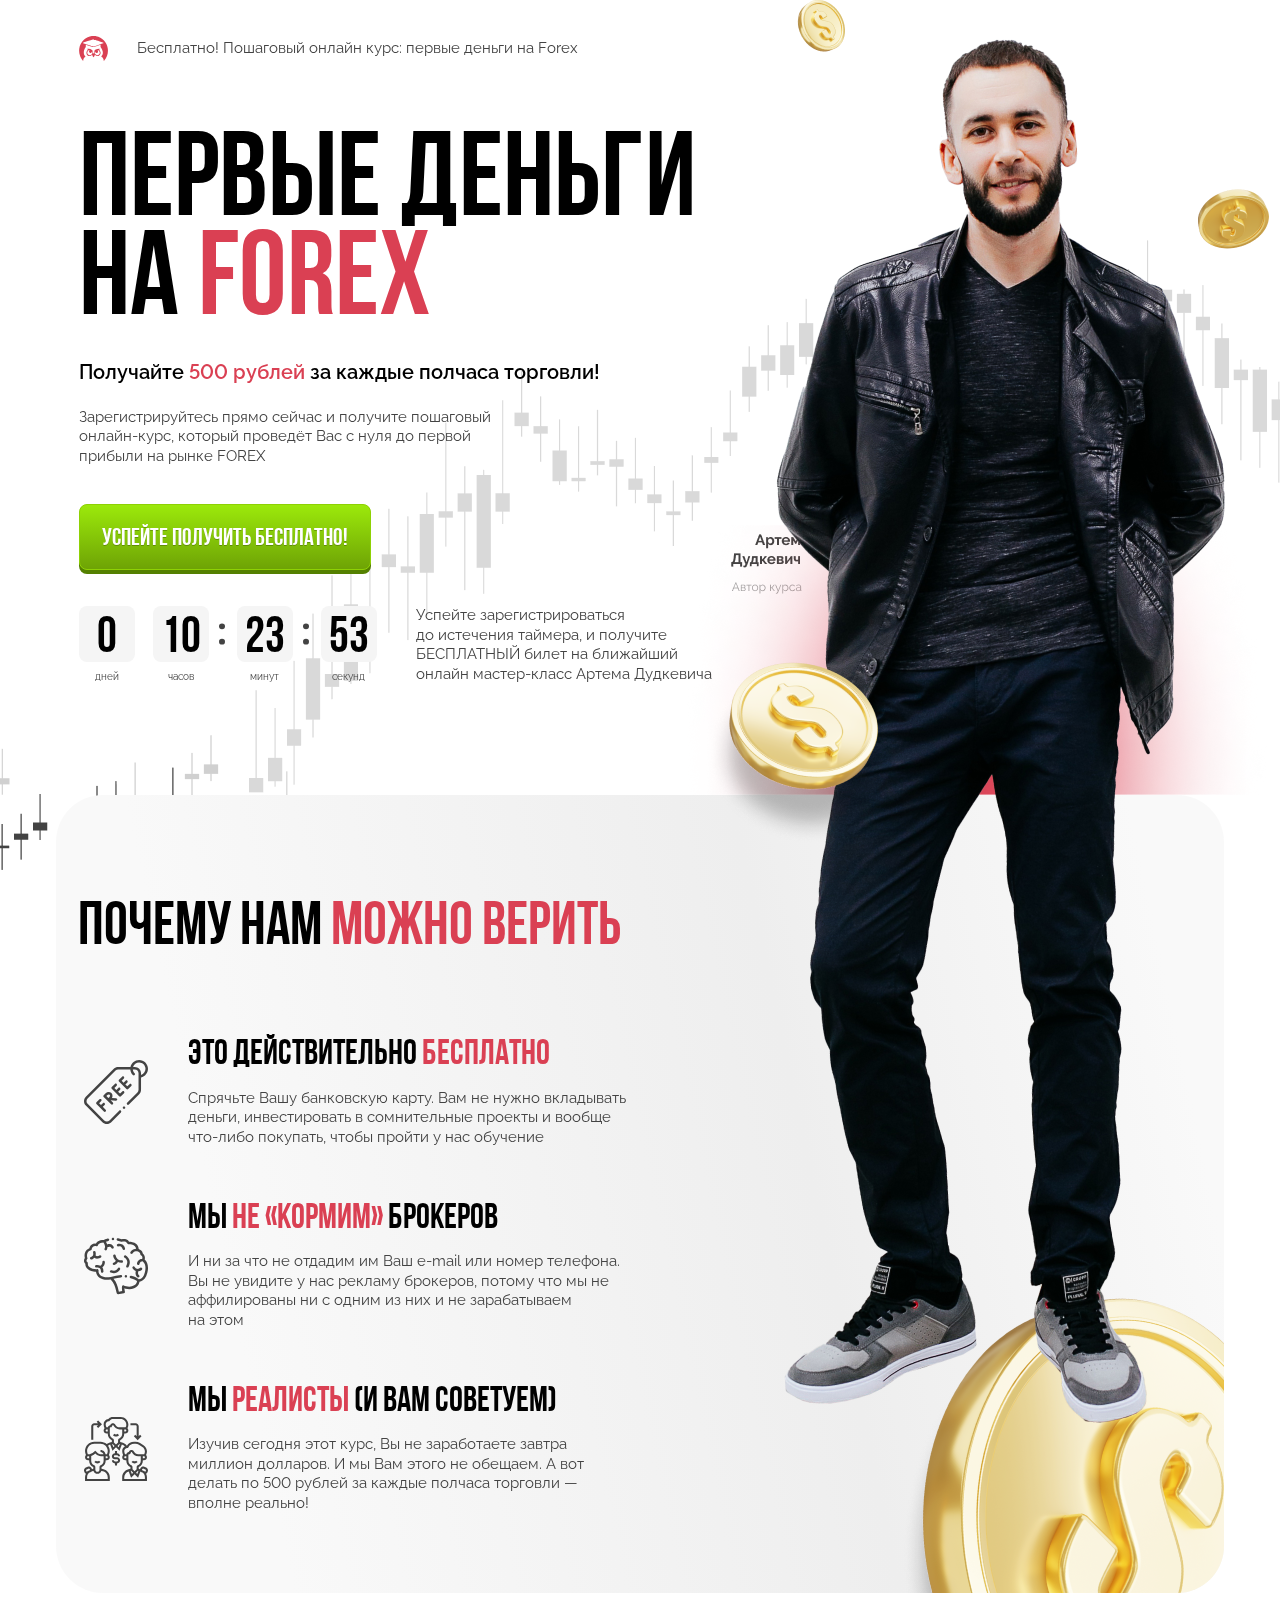
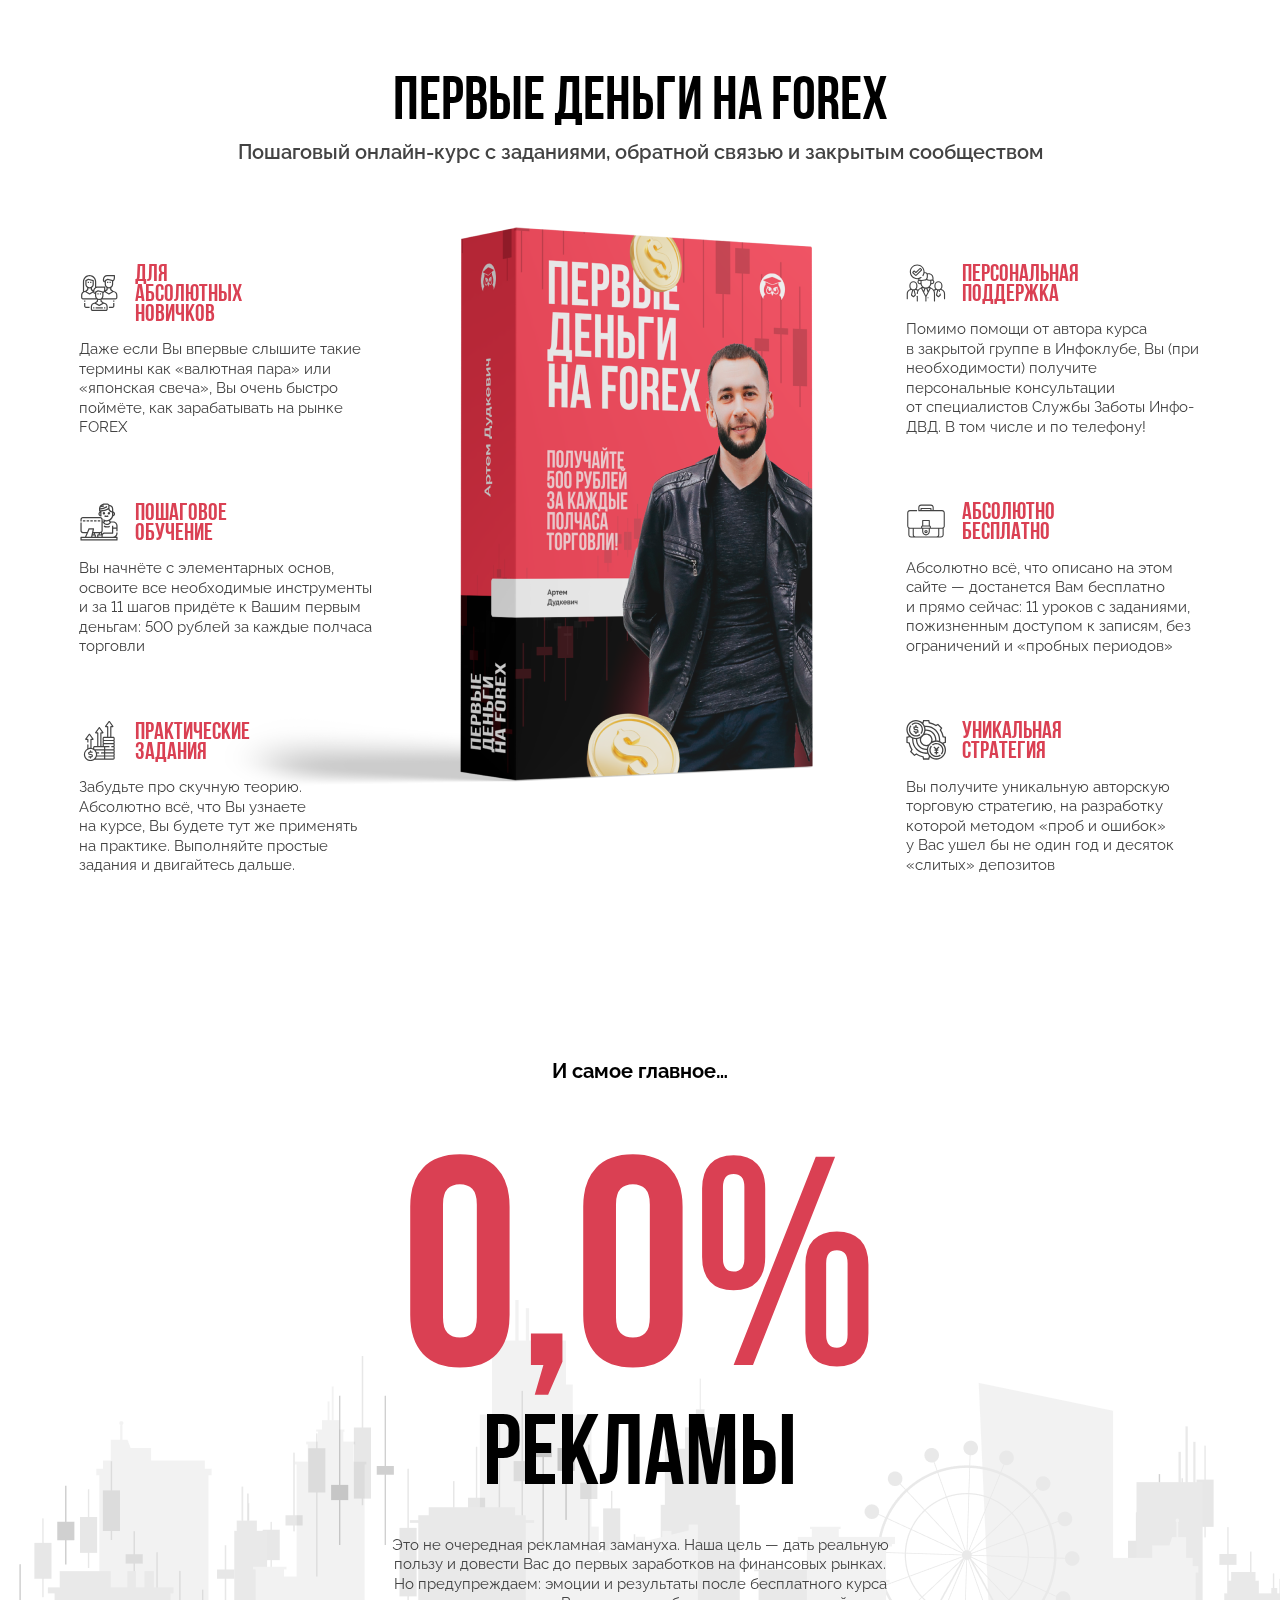
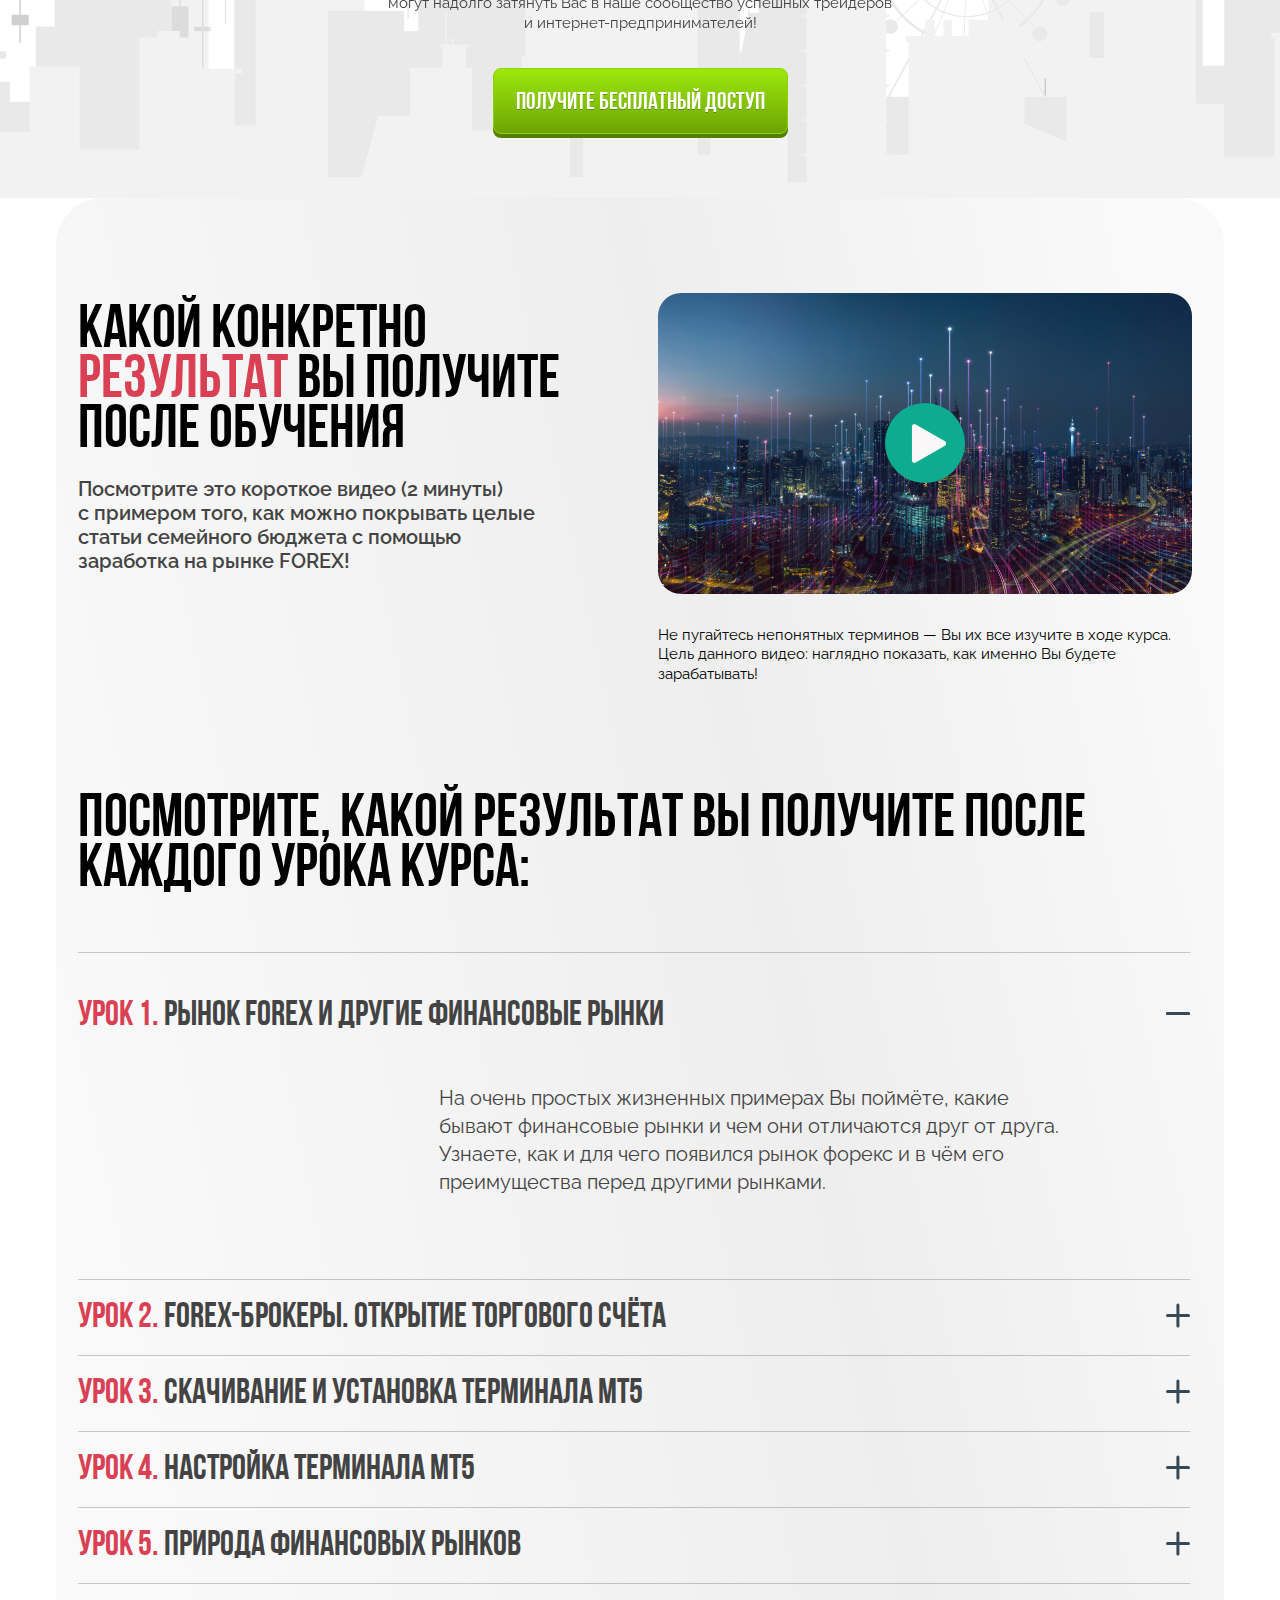
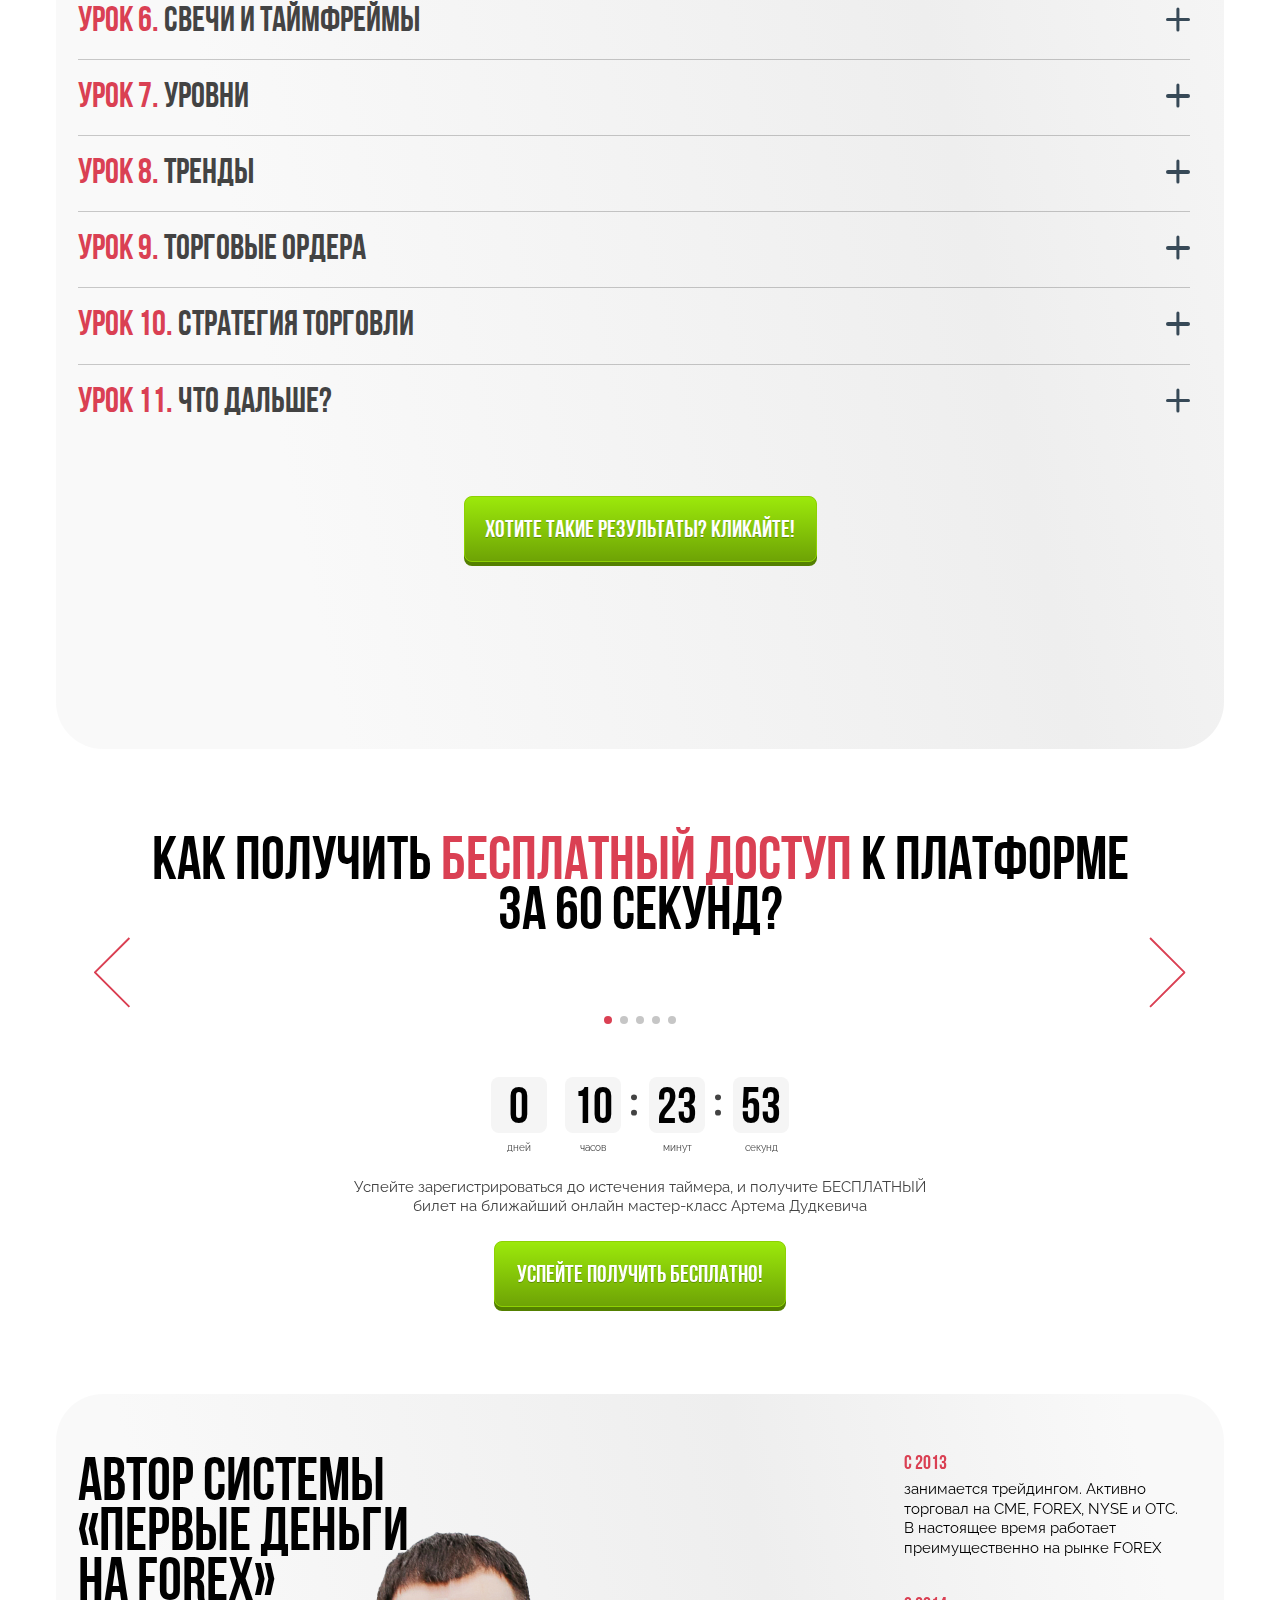
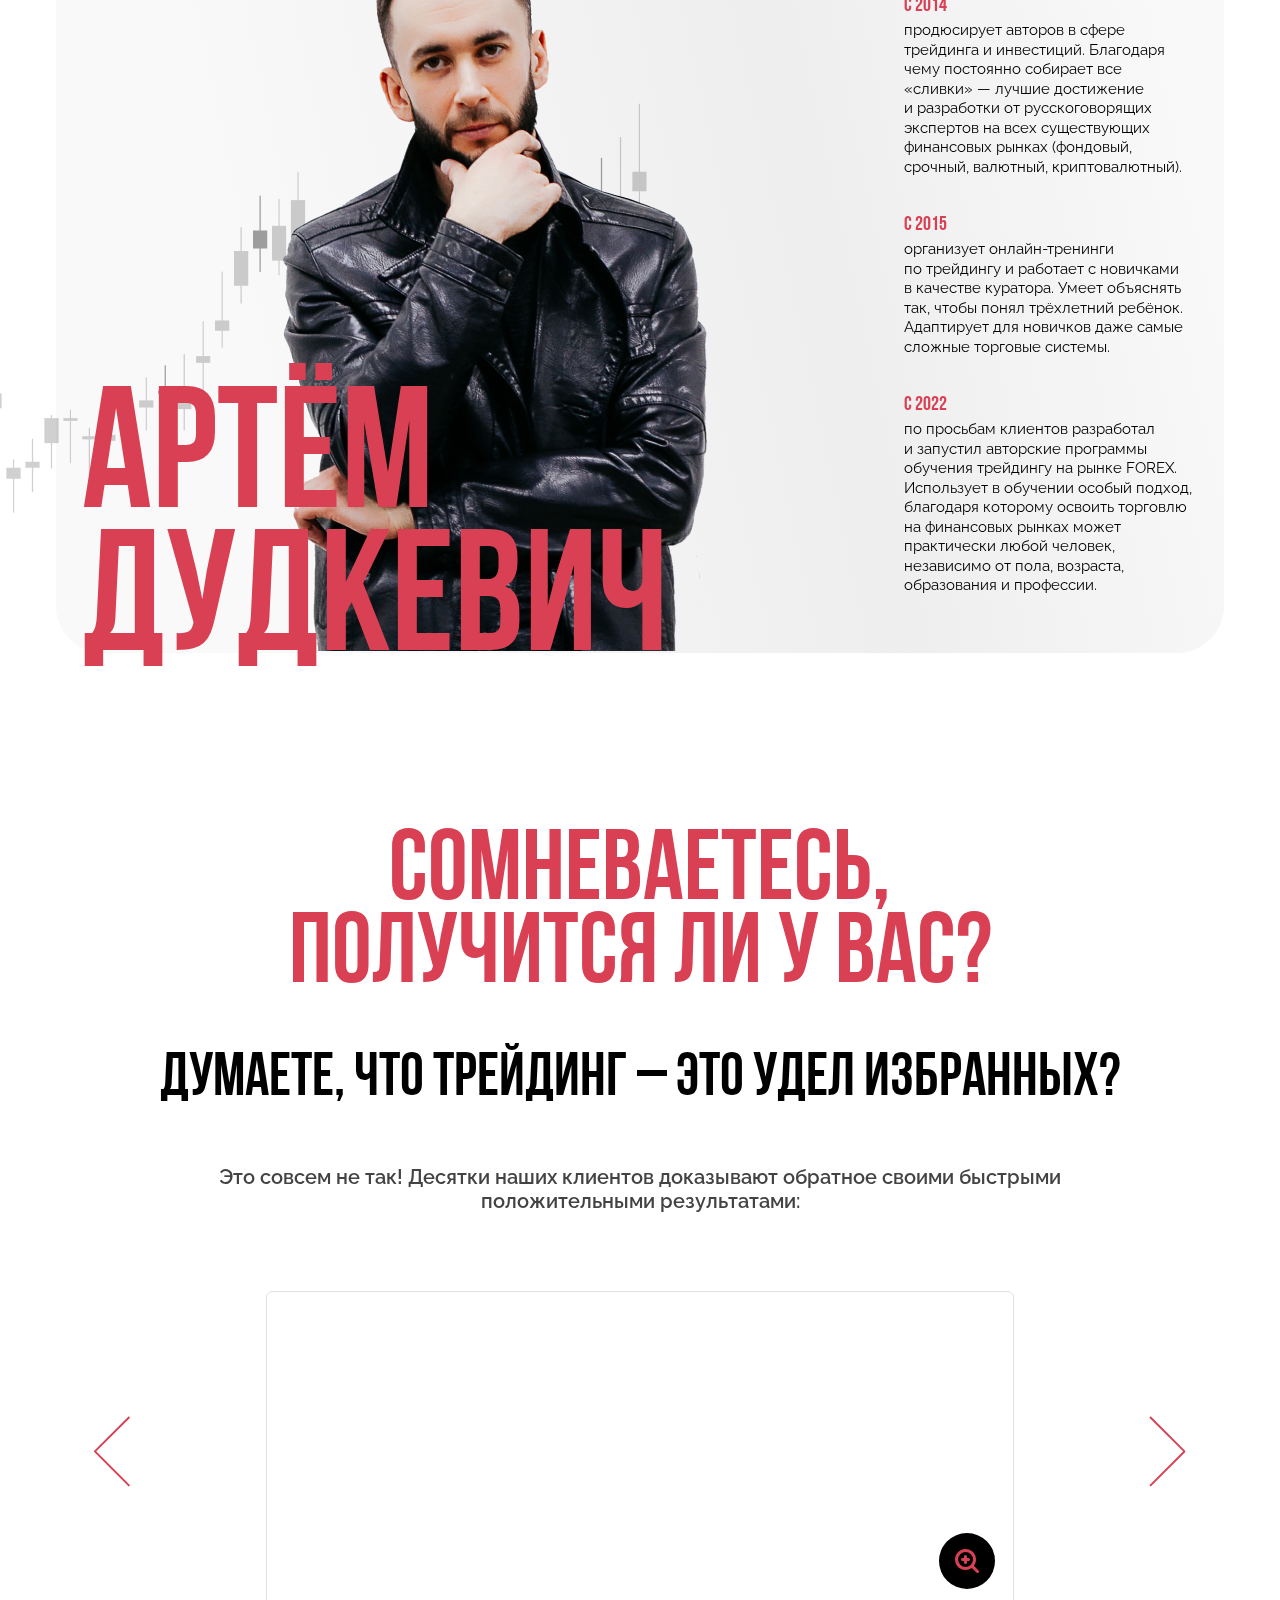
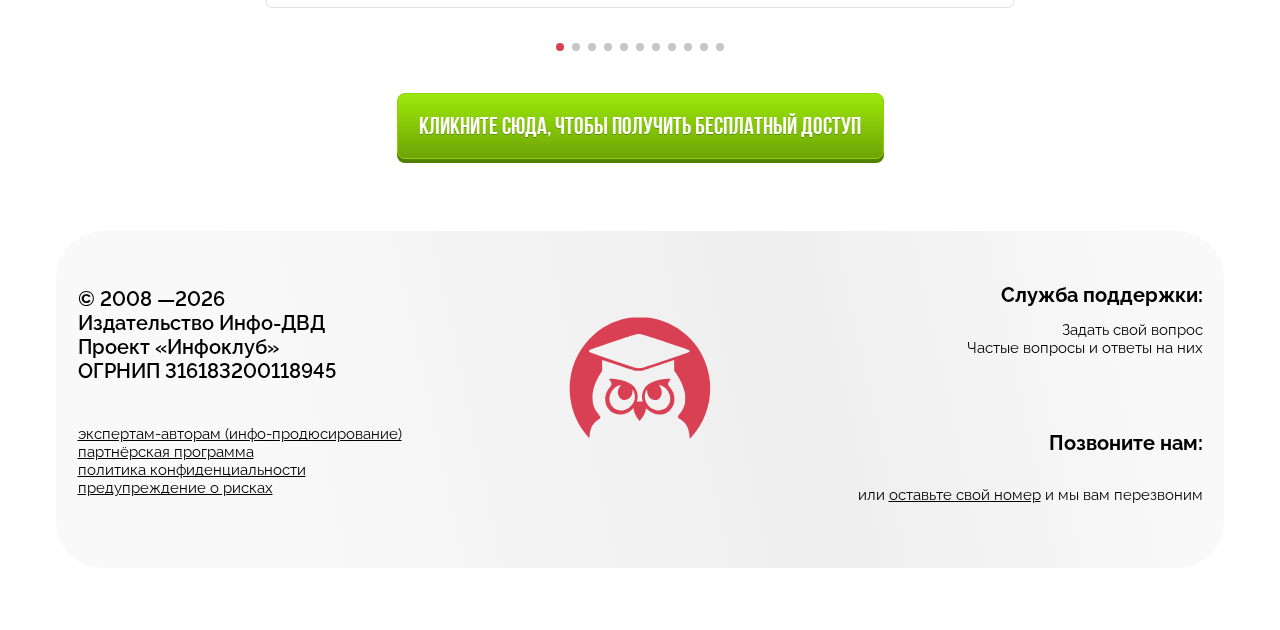
==== commit c1ead9aa: "several edits v2" ====
--- a/public/index.html
+++ b/public/index.html
@@ -641,7 +641,9 @@
 		<div id="modal-call" style="display: none">
 			<div class="modal-win">
 				<div class="modal-win__wrap">
-					<div class="ld_progressbar"></div>
+					<div class="ld_progressbar">
+						<div class="progress-bar active"></div>
+					</div>
 					<div class="modal-win__content">
 						<div class="modal-win__img-wrap"><img src="img/sAuthor-img-1.png" alt=""/>
 						</div>
--- a/public/css/main.min.css
+++ b/public/css/main.min.css
@@ -1 +1 @@
-@charset "UTF-8";@font-face{font-display:swap;font-family:Bebas;font-style:normal;font-weight:400;src:url(../fonts/Bebas/BebasNeueBold.woff2) format("woff2")}.icon{fill:currentColor;display:inline-block;height:1em;width:1em}.icon-arrow-left,.icon-arrow-right{font-size:7.4rem;width:.5135135135em}.icon-basket{font-size:2.4rem;width:.9166666667em}.icon-check{font-size:2.7rem;width:1em}.icon-fb,.icon-instagram{font-size:2.4rem;width:1em}.icon-play{font-size:3.1rem;width:.9032258065em}.icon-telegram,.icon-viber{font-size:1.6rem;width:1em}.icon-vk{font-size:2.4rem;width:1em}.icon-whatsapp{font-size:1.6rem;width:1em}.icon-zoom{font-size:2.4rem;width:1em}:root,[data-bs-theme=light]{--bs-blue:#0d6efd;--bs-indigo:#6610f2;--bs-purple:#6f42c1;--bs-pink:#d63384;--bs-red:#da4053;--bs-orange:#fd7e14;--bs-yellow:#ffc107;--bs-green:#8ed104;--bs-teal:#20c997;--bs-cyan:#0dcaf0;--bs-black:#000;--bs-white:#fff;--bs-gray:#374957;--bs-gray-dark:#343a40;--bs-gray-100:#f5f5f5;--bs-gray-200:#e9ecef;--bs-gray-300:#dee2e6;--bs-gray-400:#ced4da;--bs-gray-500:#adb5bd;--bs-gray-600:#374957;--bs-gray-700:#434343;--bs-gray-800:#343a40;--bs-gray-900:#212529;--bs-primary:#8ed104;--bs-secondary:#374957;--bs-success:#0d6efd;--bs-info:#0dcaf0;--bs-warning:#ffc107;--bs-danger:#da4053;--bs-light:#f5f5f5;--bs-dark:#212529;--bs-primary-rgb:142,209,4;--bs-secondary-rgb:55,73,87;--bs-success-rgb:13,110,253;--bs-info-rgb:13,202,240;--bs-warning-rgb:255,193,7;--bs-danger-rgb:218,64,83;--bs-light-rgb:245,245,245;--bs-dark-rgb:33,37,41;--bs-primary-text:#0a58ca;--bs-secondary-text:#374957;--bs-success-text:#72a703;--bs-info-text:#087990;--bs-warning-text:#997404;--bs-danger-text:#ae3342;--bs-light-text:#374957;--bs-dark-text:#434343;--bs-primary-bg-subtle:#cfe2ff;--bs-secondary-bg-subtle:#f5f5f5;--bs-success-bg-subtle:#e8f6cd;--bs-info-bg-subtle:#cff4fc;--bs-warning-bg-subtle:#fff3cd;--bs-danger-bg-subtle:#f8d9dd;--bs-light-bg-subtle:#fafafa;--bs-dark-bg-subtle:#ced4da;--bs-primary-border-subtle:#9ec5fe;--bs-secondary-border-subtle:#e9ecef;--bs-success-border-subtle:#d2ed9b;--bs-info-border-subtle:#9eeaf9;--bs-warning-border-subtle:#ffe69c;--bs-danger-border-subtle:#f0b3ba;--bs-light-border-subtle:#e9ecef;--bs-dark-border-subtle:#adb5bd;--bs-white-rgb:255,255,255;--bs-black-rgb:0,0,0;--bs-body-color-rgb:67,67,67;--bs-font-sans-serif:"Raleway",system-ui,-apple-system,"Segoe UI",Roboto,"Helvetica Neue",Arial,"Noto Sans","Liberation Sans",sans-serif,"Apple Color Emoji","Segoe UI Emoji","Segoe UI Symbol","Noto Color Emoji";--bs-font-monospace:"Bebas",SFMono-Regular,Menlo,Monaco,Consolas,"Liberation Mono","Courier New",monospace;--bs-gradient:linear-gradient(180deg,hsla(0,0%,100%,.15),hsla(0,0%,100%,0));--bs-body-font-family:var(--bs-font-sans-serif);--bs-body-font-size:0.9999999995rem;--bs-body-font-weight:400;--bs-body-line-height:1.5;--bs-body-color:#434343;--bs-emphasis-color-rgb:0,0,0;--bs-secondary-color:rgba(67,67,67,.75);--bs-secondary-color-rgb:67,67,67;--bs-secondary-bg:#e9ecef;--bs-secondary-bg-rgb:233,236,239;--bs-tertiary-color:rgba(67,67,67,.5);--bs-tertiary-color-rgb:67,67,67;--bs-tertiary-bg:#f5f5f5;--bs-tertiary-bg-rgb:245,245,245;--bs-body-bg:#fff;--bs-body-bg-rgb:255,255,255;--bs-heading-color:#000;--bs-link-color:#8ed104;--bs-link-color-rgb:142,209,4;--bs-link-decoration:none;--bs-link-hover-color:#72a703;--bs-link-hover-color-rgb:114,167,3;--bs-code-color:#d63384;--bs-border-width:1px;--bs-border-style:solid;--bs-border-color:#dee2e6;--bs-border-color-translucent:rgba(0,0,0,.175);--bs-border-radius:0.375rem;--bs-border-radius-sm:0.25rem;--bs-border-radius-lg:0.5rem;--bs-border-radius-xl:1rem;--bs-border-radius-2xl:2rem;--bs-border-radius-pill:50rem;--bs-box-shadow:0 0.5rem 1rem rgba(var(--bs-body-color-rgb),0.15);--bs-box-shadow-sm:0 0.125rem 0.25rem rgba(var(--bs-body-color-rgb),0.075);--bs-box-shadow-lg:0 1rem 3rem rgba(var(--bs-body-color-rgb),0.175);--bs-box-shadow-inset:inset 0 1px 2px rgba(var(--bs-body-color-rgb),0.075);--bs-emphasis-color:#000;--bs-form-control-bg:var(--bs-body-bg);--bs-form-control-disabled-bg:var(--bs-secondary-bg);--bs-highlight-bg:#fff3cd;--bs-breakpoint-xs:0;--bs-breakpoint-sm:576px;--bs-breakpoint-md:768px;--bs-breakpoint-lg:992px;--bs-breakpoint-xl:1100px;--bs-breakpoint-xxl:1136px}[data-bs-theme=dark]{--bs-body-color:#adb5bd;--bs-body-color-rgb:173,181,189;--bs-body-bg:#212529;--bs-body-bg-rgb:33,37,41;--bs-emphasis-color:#f5f5f5;--bs-emphasis-color-rgb:245,245,245;--bs-secondary-color:rgba(173,181,189,.75);--bs-secondary-color-rgb:173,181,189;--bs-secondary-bg:#343a40;--bs-secondary-bg-rgb:52,58,64;--bs-tertiary-color:rgba(173,181,189,.5);--bs-tertiary-color-rgb:173,181,189;--bs-tertiary-bg:#2b3035;--bs-tertiary-bg-rgb:43,48,53;--bs-emphasis-color:#fff;--bs-primary-text:#6ea8fe;--bs-secondary-text:#dee2e6;--bs-success-text:#bbe368;--bs-info-text:#6edff6;--bs-warning-text:#ffda6a;--bs-danger-text:#e98c98;--bs-light-text:#f5f5f5;--bs-dark-text:#dee2e6;--bs-primary-bg-subtle:#031633;--bs-secondary-bg-subtle:#212529;--bs-success-bg-subtle:#1c2a01;--bs-info-bg-subtle:#032830;--bs-warning-bg-subtle:#332701;--bs-danger-bg-subtle:#2c0d11;--bs-light-bg-subtle:#343a40;--bs-dark-bg-subtle:#1a1d20;--bs-primary-border-subtle:#084298;--bs-secondary-border-subtle:#434343;--bs-success-border-subtle:#557d02;--bs-info-border-subtle:#055160;--bs-warning-border-subtle:#664d03;--bs-danger-border-subtle:#832632;--bs-light-border-subtle:#434343;--bs-dark-border-subtle:#343a40;--bs-heading-color:#fff;--bs-link-color:#6ea8fe;--bs-link-hover-color:#9ec5fe;--bs-link-color-rgb:110,168,254;--bs-link-hover-color-rgb:158,197,254;--bs-code-color:#e685b5;--bs-border-color:#434343;--bs-border-color-translucent:hsla(0,0%,100%,.15)}*,:after,:before{box-sizing:border-box}body{-webkit-text-size-adjust:100%;-webkit-tap-highlight-color:rgba(0,0,0,0);background-color:var(--bs-body-bg);color:var(--bs-body-color);font-family:var(--bs-body-font-family);font-size:var(--bs-body-font-size);font-weight:var(--bs-body-font-weight);line-height:var(--bs-body-line-height);margin:0;text-align:var(--bs-body-text-align)}hr{border:0;border-top:var(--bs-border-width) solid;color:inherit;margin:1rem 0;opacity:.25}.h1,.h2,.h3,.h4,.h5,.h6,h1,h2,h3,h4,h5,h6{color:var(--bs-heading-color,inherit);font-family:Bebas,SFMono-Regular,Menlo,Monaco,Consolas,Liberation Mono,Courier New,monospace;font-weight:700;line-height:.83em;margin-bottom:.5rem;margin-top:0}.h1,h1{font-size:calc(1.925rem + 7.59375vw)}.h2,h2{font-size:calc(1.79167rem + 6.09375vw)}.h3,h3{font-size:calc(1.525rem + 3.09375vw)}.h4,h4{font-size:calc(1.35833rem + 1.21875vw)}.h5,h5{font-size:calc(1.285rem + .39375vw)}.h6,h6{font-size:calc(1.25833rem + .09375vw)}p{margin-bottom:1rem;margin-top:0}abbr[title]{cursor:help;-webkit-text-decoration:underline dotted;text-decoration:underline dotted;-webkit-text-decoration-skip-ink:none;text-decoration-skip-ink:none}address{font-style:normal;line-height:inherit;margin-bottom:1rem}ol,ul{padding-left:2rem}dl,ol,ul{margin-bottom:1rem;margin-top:0}ol ol,ol ul,ul ol,ul ul{margin-bottom:0}dt{font-weight:700}dd{margin-bottom:.5rem;margin-left:0}blockquote{margin:0 0 1rem}b,strong{font-weight:bolder}.small,small{font-size:.875em}.mark,mark{background-color:var(--bs-highlight-bg);padding:.1875em}sub,sup{font-size:.75em;line-height:0;position:relative;vertical-align:baseline}sub{bottom:-.25em}sup{top:-.5em}a{color:rgba(var(--bs-link-color-rgb),var(--bs-link-opacity,1));text-decoration:none}a:hover{--bs-link-color-rgb:var(--bs-link-hover-color-rgb)}a:not([href]):not([class]),a:not([href]):not([class]):hover{color:inherit;text-decoration:none}code,kbd,pre,samp{font-family:var(--bs-font-monospace);font-size:1em}pre{display:block;font-size:.875em;margin-bottom:1rem;margin-top:0;overflow:auto}pre code{color:inherit;font-size:inherit;word-break:normal}code{word-wrap:break-word;color:var(--bs-code-color);font-size:.875em}a>code{color:inherit}kbd{background-color:var(--bs-body-color);border-radius:.25rem;color:var(--bs-body-bg);font-size:.875em;padding:.1875rem .375rem}kbd kbd{font-size:1em;padding:0}figure{margin:0 0 1rem}img,svg{vertical-align:middle}table{border-collapse:collapse;caption-side:bottom}caption{color:var(--bs-secondary-color);padding-bottom:.5rem;padding-top:.5rem;text-align:left}th{text-align:inherit;text-align:-webkit-match-parent}tbody,td,tfoot,th,thead,tr{border:0 solid;border-color:inherit}label{display:inline-block}button{border-radius:0}button:focus:not(:focus-visible){outline:0}button,input,optgroup,select,textarea{font-family:inherit;font-size:inherit;line-height:inherit;margin:0}button,select{text-transform:none}[role=button]{cursor:pointer}select{word-wrap:normal}select:disabled{opacity:1}[list]:not([type=date]):not([type=datetime-local]):not([type=month]):not([type=week]):not([type=time])::-webkit-calendar-picker-indicator{display:none!important}[type=button],[type=reset],[type=submit],button{-webkit-appearance:button}[type=button]:not(:disabled),[type=reset]:not(:disabled),[type=submit]:not(:disabled),button:not(:disabled){cursor:pointer}::-moz-focus-inner{border-style:none;padding:0}textarea{resize:vertical}fieldset{border:0;margin:0;min-width:0;padding:0}legend{float:left;font-size:calc(1.275rem + .28125vw);line-height:inherit;margin-bottom:.5rem;padding:0;width:100%}legend+*{clear:left}::-webkit-datetime-edit-day-field,::-webkit-datetime-edit-fields-wrapper,::-webkit-datetime-edit-hour-field,::-webkit-datetime-edit-minute,::-webkit-datetime-edit-month-field,::-webkit-datetime-edit-text,::-webkit-datetime-edit-year-field{padding:0}::-webkit-inner-spin-button{height:auto}[type=search]{-webkit-appearance:textfield;outline-offset:-2px}::-webkit-search-decoration{-webkit-appearance:none}::-webkit-color-swatch-wrapper{padding:0}::-webkit-file-upload-button{-webkit-appearance:button;font:inherit}::file-selector-button{-webkit-appearance:button;font:inherit}output{display:inline-block}iframe{border:0}summary{cursor:pointer;display:list-item}progress{vertical-align:baseline}[hidden]{display:none!important}.lead{font-size:1.2499999994rem;font-weight:300}.display-1{font-size:calc(1.625rem + 4.21875vw);font-weight:300;line-height:.83em}.display-2{font-size:calc(1.575rem + 3.65625vw);font-weight:300;line-height:.83em}.display-3{font-size:calc(1.525rem + 3.09375vw);font-weight:300;line-height:.83em}.display-4{font-size:calc(1.475rem + 2.53125vw);font-weight:300;line-height:.83em}.display-5{font-size:calc(1.425rem + 1.96875vw);font-weight:300;line-height:.83em}.display-6{font-size:calc(1.375rem + 1.40625vw);font-weight:300;line-height:.83em}.list-inline,.list-unstyled{list-style:none;padding-left:0}.list-inline-item{display:inline-block}.list-inline-item:not(:last-child){margin-right:.5rem}.initialism{font-size:.875em;text-transform:uppercase}.blockquote{font-size:1.2499999994rem;margin-bottom:1rem}.blockquote>:last-child{margin-bottom:0}.blockquote-footer{color:#374957;font-size:.875em;margin-bottom:1rem;margin-top:-1rem}.blockquote-footer:before{content:"— "}.container,.container-fluid,.container-lg,.container-md,.container-sm,.container-xl,.container-xxl{--bs-gutter-x:1.3333333333rem;--bs-gutter-y:0;margin-left:auto;margin-right:auto;padding-left:calc(var(--bs-gutter-x)*.5);padding-right:calc(var(--bs-gutter-x)*.5);width:100%}.row{--bs-gutter-x:1.3333333333rem;--bs-gutter-y:0;display:flex;flex-wrap:wrap;margin-left:calc(var(--bs-gutter-x)*-.5);margin-right:calc(var(--bs-gutter-x)*-.5);margin-top:calc(var(--bs-gutter-y)*-1)}.row>*{flex-shrink:0;margin-top:var(--bs-gutter-y);max-width:100%;padding-left:calc(var(--bs-gutter-x)*.5);padding-right:calc(var(--bs-gutter-x)*.5);width:100%}.col{flex:1 0 0%}.row-cols-auto>*{flex:0 0 auto;width:auto}.row-cols-1>*{flex:0 0 auto;width:100%}.row-cols-2>*{flex:0 0 auto;width:50%}.row-cols-3>*{flex:0 0 auto;width:33.3333333333%}.row-cols-4>*{flex:0 0 auto;width:25%}.row-cols-5>*{flex:0 0 auto;width:20%}.row-cols-6>*{flex:0 0 auto;width:16.6666666667%}.col-auto{flex:0 0 auto;width:auto}.col-1{flex:0 0 auto;width:8.33333333%}.col-2{flex:0 0 auto;width:16.66666667%}.col-3{flex:0 0 auto;width:25%}.col-4{flex:0 0 auto;width:33.33333333%}.col-5{flex:0 0 auto;width:41.66666667%}.col-6{flex:0 0 auto;width:50%}.col-7{flex:0 0 auto;width:58.33333333%}.col-8{flex:0 0 auto;width:66.66666667%}.col-9{flex:0 0 auto;width:75%}.col-10{flex:0 0 auto;width:83.33333333%}.col-11{flex:0 0 auto;width:91.66666667%}.col-12{flex:0 0 auto;width:100%}.offset-1{margin-left:8.33333333%}.offset-2{margin-left:16.66666667%}.offset-3{margin-left:25%}.offset-4{margin-left:33.33333333%}.offset-5{margin-left:41.66666667%}.offset-6{margin-left:50%}.offset-7{margin-left:58.33333333%}.offset-8{margin-left:66.66666667%}.offset-9{margin-left:75%}.offset-10{margin-left:83.33333333%}.offset-11{margin-left:91.66666667%}.g-0,.gx-0{--bs-gutter-x:0}.g-0,.gy-0{--bs-gutter-y:0}.g-1,.gx-1{--bs-gutter-x:0.25rem}.g-1,.gy-1{--bs-gutter-y:0.25rem}.g-2,.gx-2{--bs-gutter-x:0.5rem}.g-2,.gy-2{--bs-gutter-y:0.5rem}.g-3,.gx-3{--bs-gutter-x:1rem}.g-3,.gy-3{--bs-gutter-y:1rem}.g-4,.gx-4{--bs-gutter-x:1.5rem}.g-4,.gy-4{--bs-gutter-y:1.5rem}.g-5,.gx-5{--bs-gutter-x:3rem}.g-5,.gy-5{--bs-gutter-y:3rem}.form-label{margin-bottom:.5rem}.col-form-label{font-size:inherit;line-height:1.5;margin-bottom:0;padding-bottom:calc(.375rem + var(--bs-border-width));padding-top:calc(.375rem + var(--bs-border-width))}.col-form-label-lg{font-size:1.2499999994rem;padding-bottom:calc(.5rem + var(--bs-border-width));padding-top:calc(.5rem + var(--bs-border-width))}.col-form-label-sm{font-size:.8749999996rem;padding-bottom:calc(.25rem + var(--bs-border-width));padding-top:calc(.25rem + var(--bs-border-width))}.form-text{color:var(--bs-secondary-color);font-size:.875em;margin-top:.25rem}.form-control{-webkit-appearance:none;-moz-appearance:none;appearance:none;background-clip:padding-box;background-color:var(--bs-form-control-bg);border:var(--bs-border-width) solid var(--bs-border-color);border-radius:.375rem;color:var(--bs-body-color);display:block;font-size:.9999999995rem;font-weight:400;line-height:1.5;padding:.375rem .75rem;transition:border-color .15s ease-in-out,box-shadow .15s ease-in-out;width:100%}.form-control[type=file]{overflow:hidden}.form-control[type=file]:not(:disabled):not([readonly]){cursor:pointer}.form-control:focus{background-color:var(--bs-form-control-bg);border-color:#c7e882;box-shadow:0 0 0 .25rem rgba(142,209,4,.25);color:var(--bs-body-color);outline:0}.form-control::-webkit-date-and-time-value{height:1.5em}.form-control::-webkit-datetime-edit{display:block;padding:0}.form-control::-moz-placeholder{color:var(--bs-secondary-color);opacity:1}.form-control::placeholder{color:var(--bs-secondary-color);opacity:1}.form-control:disabled{background-color:var(--bs-form-control-disabled-bg);opacity:1}.form-control::-webkit-file-upload-button{-webkit-margin-end:.75rem;background-color:var(--bs-tertiary-bg);border:0 solid;border-color:inherit;border-inline-end-width:var(--bs-border-width);border-radius:0;color:var(--bs-body-color);margin:-.375rem -.75rem;margin-inline-end:.75rem;padding:.375rem .75rem;pointer-events:none;-webkit-transition:color .15s ease-in-out,background-color .15s ease-in-out,border-color .15s ease-in-out,box-shadow .15s ease-in-out;transition:color .15s ease-in-out,background-color .15s ease-in-out,border-color .15s ease-in-out,box-shadow .15s ease-in-out}.form-control::file-selector-button{-webkit-margin-end:.75rem;background-color:var(--bs-tertiary-bg);border:0 solid;border-color:inherit;border-inline-end-width:var(--bs-border-width);border-radius:0;color:var(--bs-body-color);margin:-.375rem -.75rem;margin-inline-end:.75rem;padding:.375rem .75rem;pointer-events:none;transition:color .15s ease-in-out,background-color .15s ease-in-out,border-color .15s ease-in-out,box-shadow .15s ease-in-out}.form-control:hover:not(:disabled):not([readonly])::-webkit-file-upload-button{background-color:var(--bs-secondary-bg)}.form-control:hover:not(:disabled):not([readonly])::file-selector-button{background-color:var(--bs-secondary-bg)}.form-control-plaintext{background-color:transparent;border:solid transparent;border-width:var(--bs-border-width) 0;color:var(--bs-body-color);display:block;line-height:1.5;margin-bottom:0;padding:.375rem 0;width:100%}.form-control-plaintext:focus{outline:0}.form-control-plaintext.form-control-lg,.form-control-plaintext.form-control-sm{padding-left:0;padding-right:0}.form-control-sm{border-radius:.25rem;font-size:.8749999996rem;min-height:calc(1.5em + .5rem + var(--bs-border-width)*2);padding:.25rem .5rem}.form-control-sm::-webkit-file-upload-button{-webkit-margin-end:.5rem;margin:-.25rem -.5rem;margin-inline-end:.5rem;padding:.25rem .5rem}.form-control-sm::file-selector-button{-webkit-margin-end:.5rem;margin:-.25rem -.5rem;margin-inline-end:.5rem;padding:.25rem .5rem}.form-control-lg{border-radius:.5rem;font-size:1.2499999994rem;min-height:calc(1.5em + 1rem + var(--bs-border-width)*2);padding:.5rem 1rem}.form-control-lg::-webkit-file-upload-button{-webkit-margin-end:1rem;margin:-.5rem -1rem;margin-inline-end:1rem;padding:.5rem 1rem}.form-control-lg::file-selector-button{-webkit-margin-end:1rem;margin:-.5rem -1rem;margin-inline-end:1rem;padding:.5rem 1rem}textarea.form-control{min-height:calc(1.5em + .75rem + var(--bs-border-width)*2)}textarea.form-control-sm{min-height:calc(1.5em + .5rem + var(--bs-border-width)*2)}textarea.form-control-lg{min-height:calc(1.5em + 1rem + var(--bs-border-width)*2)}.form-control-color{height:calc(1.5em + .75rem + var(--bs-border-width)*2);padding:.375rem;width:3rem}.form-control-color:not(:disabled):not([readonly]){cursor:pointer}.form-control-color::-moz-color-swatch{border:0!important;border-radius:.375rem}.form-control-color::-webkit-color-swatch{border-radius:.375rem}.form-control-color.form-control-sm{height:calc(1.5em + .5rem + var(--bs-border-width)*2)}.form-control-color.form-control-lg{height:calc(1.5em + 1rem + var(--bs-border-width)*2)}.form-select,.select2-container--default .select2-selection--single{--bs-form-select-bg-img:url("data:image/svg+xml;charset=utf-8,%3Csvg xmlns='http://www.w3.org/2000/svg' viewBox='0 0 16 16'%3E%3Cpath fill='none' stroke='%23343a40' stroke-linecap='round' stroke-linejoin='round' stroke-width='2' d='m2 5 6 6 6-6'/%3E%3C/svg%3E");-moz-padding-start:calc(.75rem - 3px);-webkit-appearance:none;-moz-appearance:none;appearance:none;background-color:var(--bs-form-control-bg);background-image:var(--bs-form-select-bg-img),var(--bs-form-select-bg-icon,none);background-position:right .75rem center;background-repeat:no-repeat;background-size:16px 12px;border:var(--bs-border-width) solid var(--bs-border-color);border-radius:.375rem;color:var(--bs-body-color);display:block;font-size:.9999999995rem;font-weight:400;line-height:1.5;padding:.375rem 2.25rem .375rem .75rem;transition:border-color .15s ease-in-out,box-shadow .15s ease-in-out;width:100%}.form-select:focus,.select2-container--default .select2-selection--single:focus{border-color:#c7e882;box-shadow:0 0 0 .25rem rgba(142,209,4,.25);outline:0}.form-select[multiple],.form-select[size]:not([size="1"]),.select2-container--default [multiple].select2-selection--single,.select2-container--default [size].select2-selection--single:not([size="1"]){background-image:none;padding-right:.75rem}.form-select:disabled,.select2-container--default .select2-selection--single:disabled{background-color:var(--bs-form-control-disabled-bg)}.form-select:-moz-focusring,.select2-container--default .select2-selection--single:-moz-focusring{color:transparent;text-shadow:0 0 0 var(--bs-body-color)}.form-select-sm{border-radius:.25rem;font-size:.8749999996rem;padding-bottom:.25rem;padding-left:.5rem;padding-top:.25rem}.form-select-lg{border-radius:.5rem;font-size:1.2499999994rem;padding-bottom:.5rem;padding-left:1rem;padding-top:.5rem}.select2-container--default [data-bs-theme=dark] .select2-selection--single,[data-bs-theme=dark] .form-select,[data-bs-theme=dark] .select2-container--default .select2-selection--single{--bs-form-select-bg-img:url("data:image/svg+xml;charset=utf-8,%3Csvg xmlns='http://www.w3.org/2000/svg' viewBox='0 0 16 16'%3E%3Cpath fill='none' stroke='%23adb5bd' stroke-linecap='round' stroke-linejoin='round' stroke-width='2' d='m2 5 6 6 6-6'/%3E%3C/svg%3E")}.form-check{display:block;margin-bottom:.125rem;min-height:1.5rem;padding-left:1.5em}.form-check .form-check-input{float:left;margin-left:-1.5em}.form-check-reverse{padding-left:0;padding-right:1.5em;text-align:right}.form-check-reverse .form-check-input{float:right;margin-left:0;margin-right:-1.5em}.form-check-input{--bs-form-check-bg:var(--bs-form-control-bg);color-adjust:exact;-webkit-appearance:none;-moz-appearance:none;appearance:none;background-color:var(--bs-form-check-bg);background-image:var(--bs-form-check-bg-image);background-position:50%;background-repeat:no-repeat;background-size:contain;border:var(--bs-border-width) solid var(--bs-border-color);height:1em;margin-top:.25em;-webkit-print-color-adjust:exact;print-color-adjust:exact;vertical-align:top;width:1em}.form-check-input[type=checkbox]{border-radius:.25em}.form-check-input[type=radio]{border-radius:50%}.form-check-input:active{filter:brightness(90%)}.form-check-input:focus{border-color:#c7e882;box-shadow:0 0 0 .25rem rgba(142,209,4,.25);outline:0}.form-check-input:checked{background-color:#8ed104;border-color:#8ed104}.form-check-input:checked[type=checkbox]{--bs-form-check-bg-image:url("data:image/svg+xml;charset=utf-8,%3Csvg xmlns='http://www.w3.org/2000/svg' viewBox='0 0 20 20'%3E%3Cpath fill='none' stroke='%23fff' stroke-linecap='round' stroke-linejoin='round' stroke-width='3' d='m6 10 3 3 6-6'/%3E%3C/svg%3E")}.form-check-input:checked[type=radio]{--bs-form-check-bg-image:url("data:image/svg+xml;charset=utf-8,%3Csvg xmlns='http://www.w3.org/2000/svg' viewBox='-4 -4 8 8'%3E%3Ccircle r='2' fill='%23fff'/%3E%3C/svg%3E")}.form-check-input[type=checkbox]:indeterminate{--bs-form-check-bg-image:url("data:image/svg+xml;charset=utf-8,%3Csvg xmlns='http://www.w3.org/2000/svg' viewBox='0 0 20 20'%3E%3Cpath fill='none' stroke='%23fff' stroke-linecap='round' stroke-linejoin='round' stroke-width='3' d='M6 10h8'/%3E%3C/svg%3E");background-color:#8ed104;border-color:#8ed104}.form-check-input:disabled{filter:none;opacity:.5;pointer-events:none}.form-check-input:disabled~.form-check-label,.form-check-input[disabled]~.form-check-label{cursor:default;opacity:.5}.form-switch{padding-left:2.5em}.form-switch .form-check-input{--bs-form-switch-bg:url("data:image/svg+xml;charset=utf-8,%3Csvg xmlns='http://www.w3.org/2000/svg' viewBox='-4 -4 8 8'%3E%3Ccircle r='3' fill='rgba(0, 0, 0, 0.25)'/%3E%3C/svg%3E");background-image:var(--bs-form-switch-bg);background-position:0;border-radius:2em;margin-left:-2.5em;transition:background-position .15s ease-in-out;width:2em}.form-switch .form-check-input:focus{--bs-form-switch-bg:url("data:image/svg+xml;charset=utf-8,%3Csvg xmlns='http://www.w3.org/2000/svg' viewBox='-4 -4 8 8'%3E%3Ccircle r='3' fill='%23c7e882'/%3E%3C/svg%3E")}.form-switch .form-check-input:checked{--bs-form-switch-bg:url("data:image/svg+xml;charset=utf-8,%3Csvg xmlns='http://www.w3.org/2000/svg' viewBox='-4 -4 8 8'%3E%3Ccircle r='3' fill='%23fff'/%3E%3C/svg%3E");background-position:100%}.form-switch.form-check-reverse{padding-left:0;padding-right:2.5em}.form-switch.form-check-reverse .form-check-input{margin-left:0;margin-right:-2.5em}.form-check-inline{display:inline-block;margin-right:1rem}.btn-check{clip:rect(0,0,0,0);pointer-events:none;position:absolute}.btn-check:disabled+.btn,.btn-check[disabled]+.btn{filter:none;opacity:.65;pointer-events:none}[data-bs-theme=dark] .form-switch .form-check-input:not(:checked):not(:focus){--bs-form-switch-bg:url("data:image/svg+xml;charset=utf-8,%3Csvg xmlns='http://www.w3.org/2000/svg' viewBox='-4 -4 8 8'%3E%3Ccircle r='3' fill='rgba(255, 255, 255, 0.25)'/%3E%3C/svg%3E")}.form-range{-webkit-appearance:none;-moz-appearance:none;appearance:none;background-color:transparent;height:1.5rem;padding:0;width:100%}.form-range:focus{outline:0}.form-range:focus::-webkit-slider-thumb{box-shadow:0 0 0 1px #fff,0 0 0 .25rem rgba(142,209,4,.25)}.form-range:focus::-moz-range-thumb{box-shadow:0 0 0 1px #fff,0 0 0 .25rem rgba(142,209,4,.25)}.form-range::-moz-focus-outer{border:0}.form-range::-webkit-slider-thumb{-webkit-appearance:none;appearance:none;background-color:#8ed104;border:0;border-radius:1rem;height:1rem;margin-top:-.25rem;-webkit-transition:background-color .15s ease-in-out,border-color .15s ease-in-out,box-shadow .15s ease-in-out;transition:background-color .15s ease-in-out,border-color .15s ease-in-out,box-shadow .15s ease-in-out;width:1rem}.form-range::-webkit-slider-thumb:active{background-color:#ddf1b4}.form-range::-webkit-slider-runnable-track{background-color:var(--bs-tertiary-bg);border-color:transparent;border-radius:1rem;color:transparent;cursor:pointer;height:.5rem;width:100%}.form-range::-moz-range-thumb{-moz-appearance:none;appearance:none;background-color:#8ed104;border:0;border-radius:1rem;height:1rem;-moz-transition:background-color .15s ease-in-out,border-color .15s ease-in-out,box-shadow .15s ease-in-out;transition:background-color .15s ease-in-out,border-color .15s ease-in-out,box-shadow .15s ease-in-out;width:1rem}.form-range::-moz-range-thumb:active{background-color:#ddf1b4}.form-range::-moz-range-track{background-color:var(--bs-tertiary-bg);border-color:transparent;border-radius:1rem;color:transparent;cursor:pointer;height:.5rem;width:100%}.form-range:disabled{pointer-events:none}.form-range:disabled::-webkit-slider-thumb{background-color:var(--bs-secondary-color)}.form-range:disabled::-moz-range-thumb{background-color:var(--bs-secondary-color)}.form-floating{position:relative}.form-floating:before:not(.form-control:disabled){background-color:var(--bs-form-control-bg);border-radius:.375rem;content:"";height:1.875em;left:var(--bs-border-width);position:absolute;top:var(--bs-border-width);width:calc(100% - 1.125em - .5625rem)}.form-floating>.form-control,.form-floating>.form-control-plaintext,.form-floating>.form-select,.select2-container--default .form-floating>.select2-selection--single{height:calc(3.5rem + var(--bs-border-width)*2);line-height:1.25}.form-floating>label{border:var(--bs-border-width) solid transparent;height:100%;left:0;overflow:hidden;padding:1rem .75rem;pointer-events:none;position:absolute;text-align:start;text-overflow:ellipsis;top:0;transform-origin:0 0;transition:opacity .1s ease-in-out,transform .1s ease-in-out;white-space:nowrap;width:100%}.form-floating>.form-control,.form-floating>.form-control-plaintext{padding:1rem .75rem}.form-floating>.form-control-plaintext::-moz-placeholder,.form-floating>.form-control::-moz-placeholder{color:transparent}.form-floating>.form-control-plaintext::placeholder,.form-floating>.form-control::placeholder{color:transparent}.form-floating>.form-control-plaintext:not(:-moz-placeholder-shown),.form-floating>.form-control:not(:-moz-placeholder-shown){padding-bottom:.625rem;padding-top:1.625rem}.form-floating>.form-control-plaintext:focus,.form-floating>.form-control-plaintext:not(:placeholder-shown),.form-floating>.form-control:focus,.form-floating>.form-control:not(:placeholder-shown){padding-bottom:.625rem;padding-top:1.625rem}.form-floating>.form-control-plaintext:-webkit-autofill,.form-floating>.form-control:-webkit-autofill{padding-bottom:.625rem;padding-top:1.625rem}.form-floating>.form-select,.select2-container--default .form-floating>.select2-selection--single{padding-bottom:.625rem;padding-top:1.625rem}.form-floating>.form-control:not(:-moz-placeholder-shown)~label{opacity:.65;transform:scale(.85) translateY(-.5rem) translateX(.15rem)}.form-floating>.form-control-plaintext~label,.form-floating>.form-control:focus~label,.form-floating>.form-control:not(:placeholder-shown)~label,.form-floating>.form-select~label,.select2-container--default .form-floating>.select2-selection--single~label{opacity:.65;transform:scale(.85) translateY(-.5rem) translateX(.15rem)}.form-floating>.form-control:-webkit-autofill~label{opacity:.65;transform:scale(.85) translateY(-.5rem) translateX(.15rem)}.form-floating>.form-control-plaintext~label{border-width:var(--bs-border-width) 0}.form-floating>.form-control:disabled~label{color:#374957}.input-group{align-items:stretch;display:flex;flex-wrap:wrap;position:relative;width:100%}.input-group>.form-control,.input-group>.form-floating,.input-group>.form-select,.select2-container--default .input-group>.select2-selection--single{flex:1 1 auto;min-width:0;position:relative;width:1%}.input-group>.form-control:focus,.input-group>.form-floating:focus-within,.input-group>.form-select:focus,.select2-container--default .input-group>.select2-selection--single:focus{z-index:5}.input-group .btn{position:relative;z-index:2}.input-group .btn:focus{z-index:5}.input-group-text{align-items:center;background-color:var(--bs-tertiary-bg);border:var(--bs-border-width) solid var(--bs-border-color);border-radius:.375rem;color:var(--bs-body-color);display:flex;font-size:.9999999995rem;font-weight:400;line-height:1.5;padding:.375rem .75rem;text-align:center;white-space:nowrap}.input-group-lg>.btn,.input-group-lg>.form-control,.input-group-lg>.form-select,.input-group-lg>.input-group-text,.select2-container--default .input-group-lg>.select2-selection--single{border-radius:.5rem;font-size:1.2499999994rem;padding:.5rem 1rem}.input-group-sm>.btn,.input-group-sm>.form-control,.input-group-sm>.form-select,.input-group-sm>.input-group-text,.select2-container--default .input-group-sm>.select2-selection--single{border-radius:.25rem;font-size:.8749999996rem;padding:.25rem .5rem}.input-group-lg>.form-select,.input-group-sm>.form-select,.select2-container--default .input-group-lg>.select2-selection--single,.select2-container--default .input-group-sm>.select2-selection--single{padding-right:3rem}.input-group.has-validation>.dropdown-toggle:nth-last-child(n+4),.input-group.has-validation>.form-floating:nth-last-child(n+3)>.form-control,.input-group.has-validation>.form-floating:nth-last-child(n+3)>.form-select,.input-group.has-validation>:nth-last-child(n+3):not(.dropdown-toggle):not(.dropdown-menu):not(.form-floating),.input-group:not(.has-validation)>.dropdown-toggle:nth-last-child(n+3),.input-group:not(.has-validation)>.form-floating:not(:last-child)>.form-control,.input-group:not(.has-validation)>.form-floating:not(:last-child)>.form-select,.input-group:not(.has-validation)>:not(:last-child):not(.dropdown-toggle):not(.dropdown-menu):not(.form-floating),.select2-container--default .input-group.has-validation>.form-floating:nth-last-child(n+3)>.select2-selection--single,.select2-container--default .input-group:not(.has-validation)>.form-floating:not(:last-child)>.select2-selection--single{border-bottom-right-radius:0;border-top-right-radius:0}.input-group>:not(:first-child):not(.dropdown-menu):not(.valid-tooltip):not(.valid-feedback):not(.invalid-tooltip):not(.invalid-feedback){border-bottom-left-radius:0;border-top-left-radius:0;margin-left:calc(var(--bs-border-width)*-1)}.input-group>.form-floating:not(:first-child)>.form-control,.input-group>.form-floating:not(:first-child)>.form-select,.select2-container--default .input-group>.form-floating:not(:first-child)>.select2-selection--single{border-bottom-left-radius:0;border-top-left-radius:0}.valid-feedback{color:var(--bs-success-text);display:none;font-size:.875em;margin-top:.25rem;width:100%}.valid-tooltip{background-color:var(--bs-success);border-radius:var(--bs-border-radius);color:#fff;display:none;font-size:.8749999996rem;margin-top:.1rem;max-width:100%;padding:.25rem .5rem;position:absolute;top:100%;z-index:5}.is-valid~.valid-feedback,.is-valid~.valid-tooltip,.was-validated :valid~.valid-feedback,.was-validated :valid~.valid-tooltip{display:block}.form-control.is-valid,.was-validated .form-control:valid{background-image:url("data:image/svg+xml;charset=utf-8,%3Csvg xmlns='http://www.w3.org/2000/svg' viewBox='0 0 8 8'%3E%3Cpath fill='%230d6efd' d='M2.3 6.73.6 4.53c-.4-1.04.46-1.4 1.1-.8l1.1 1.4 3.4-3.8c.6-.63 1.6-.27 1.2.7l-4 4.6c-.43.5-.8.4-1.1.1z'/%3E%3C/svg%3E");background-position:right calc(.375em + .1875rem) center;background-repeat:no-repeat;background-size:calc(.75em + .375rem) calc(.75em + .375rem);border-color:var(--bs-success);padding-right:calc(1.5em + .75rem)}.form-control.is-valid:focus,.was-validated .form-control:valid:focus{border-color:var(--bs-success);box-shadow:0 0 0 .25rem rgba(var(--bs-success-rgb),.25)}.was-validated textarea.form-control:valid,textarea.form-control.is-valid{background-position:top calc(.375em + .1875rem) right calc(.375em + .1875rem);padding-right:calc(1.5em + .75rem)}.form-select.is-valid,.select2-container--default .is-valid.select2-selection--single,.select2-container--default .was-validated .select2-selection--single:valid,.was-validated .form-select:valid,.was-validated .select2-container--default .select2-selection--single:valid{border-color:var(--bs-success)}.form-select.is-valid:not([multiple]):not([size]),.form-select.is-valid:not([multiple])[size="1"],.select2-container--default .is-valid.select2-selection--single:not([multiple]):not([size]),.select2-container--default .is-valid.select2-selection--single:not([multiple])[size="1"],.select2-container--default .was-validated .select2-selection--single:valid:not([multiple]):not([size]),.select2-container--default .was-validated .select2-selection--single:valid:not([multiple])[size="1"],.was-validated .form-select:valid:not([multiple]):not([size]),.was-validated .form-select:valid:not([multiple])[size="1"],.was-validated .select2-container--default .select2-selection--single:valid:not([multiple]):not([size]),.was-validated .select2-container--default .select2-selection--single:valid:not([multiple])[size="1"]{--bs-form-select-bg-icon:url("data:image/svg+xml;charset=utf-8,%3Csvg xmlns='http://www.w3.org/2000/svg' viewBox='0 0 8 8'%3E%3Cpath fill='%230d6efd' d='M2.3 6.73.6 4.53c-.4-1.04.46-1.4 1.1-.8l1.1 1.4 3.4-3.8c.6-.63 1.6-.27 1.2.7l-4 4.6c-.43.5-.8.4-1.1.1z'/%3E%3C/svg%3E");background-position:right .75rem center,center right 2.25rem;background-size:16px 12px,calc(.75em + .375rem) calc(.75em + .375rem);padding-right:4.125rem}.form-select.is-valid:focus,.select2-container--default .is-valid.select2-selection--single:focus,.select2-container--default .was-validated .select2-selection--single:valid:focus,.was-validated .form-select:valid:focus,.was-validated .select2-container--default .select2-selection--single:valid:focus{border-color:var(--bs-success);box-shadow:0 0 0 .25rem rgba(var(--bs-success-rgb),.25)}.form-control-color.is-valid,.was-validated .form-control-color:valid{width:calc(3.75rem + 1.5em)}.form-check-input.is-valid,.was-validated .form-check-input:valid{border-color:var(--bs-success)}.form-check-input.is-valid:checked,.was-validated .form-check-input:valid:checked{background-color:var(--bs-success-text)}.form-check-input.is-valid:focus,.was-validated .form-check-input:valid:focus{box-shadow:0 0 0 .25rem rgba(var(--bs-success-rgb),.25)}.form-check-input.is-valid~.form-check-label,.was-validated .form-check-input:valid~.form-check-label{color:var(--bs-success-text)}.form-check-inline .form-check-input~.valid-feedback{margin-left:.5em}.input-group>.form-control:not(:focus).is-valid,.input-group>.form-floating:not(:focus-within).is-valid,.input-group>.form-select:not(:focus).is-valid,.select2-container--default .input-group>.select2-selection--single:not(:focus).is-valid,.select2-container--default .was-validated .input-group>.select2-selection--single:not(:focus):valid,.was-validated .input-group>.form-control:not(:focus):valid,.was-validated .input-group>.form-floating:not(:focus-within):valid,.was-validated .input-group>.form-select:not(:focus):valid,.was-validated .select2-container--default .input-group>.select2-selection--single:not(:focus):valid{z-index:3}.invalid-feedback{color:var(--bs-danger-text);display:none;font-size:.875em;margin-top:.25rem;width:100%}.invalid-tooltip{background-color:var(--bs-danger);border-radius:var(--bs-border-radius);color:#fff;display:none;font-size:.8749999996rem;margin-top:.1rem;max-width:100%;padding:.25rem .5rem;position:absolute;top:100%;z-index:5}.is-invalid~.invalid-feedback,.is-invalid~.invalid-tooltip,.was-validated :invalid~.invalid-feedback,.was-validated :invalid~.invalid-tooltip{display:block}.form-control.is-invalid,.was-validated .form-control:invalid{background-image:url("data:image/svg+xml;charset=utf-8,%3Csvg xmlns='http://www.w3.org/2000/svg' width='12' height='12' fill='none' stroke='%23DA4053'%3E%3Ccircle cx='6' cy='6' r='4.5'/%3E%3Cpath stroke-linejoin='round' d='M5.8 3.6h.4L6 6.5z'/%3E%3Ccircle cx='6' cy='8.2' r='.6' fill='%23DA4053' stroke='none'/%3E%3C/svg%3E");background-position:right calc(.375em + .1875rem) center;background-repeat:no-repeat;background-size:calc(.75em + .375rem) calc(.75em + .375rem);border-color:var(--bs-danger);padding-right:calc(1.5em + .75rem)}.form-control.is-invalid:focus,.was-validated .form-control:invalid:focus{border-color:var(--bs-danger);box-shadow:0 0 0 .25rem rgba(var(--bs-danger-rgb),.25)}.was-validated textarea.form-control:invalid,textarea.form-control.is-invalid{background-position:top calc(.375em + .1875rem) right calc(.375em + .1875rem);padding-right:calc(1.5em + .75rem)}.form-select.is-invalid,.select2-container--default .is-invalid.select2-selection--single,.select2-container--default .was-validated .select2-selection--single:invalid,.was-validated .form-select:invalid,.was-validated .select2-container--default .select2-selection--single:invalid{border-color:var(--bs-danger)}.form-select.is-invalid:not([multiple]):not([size]),.form-select.is-invalid:not([multiple])[size="1"],.select2-container--default .is-invalid.select2-selection--single:not([multiple]):not([size]),.select2-container--default .is-invalid.select2-selection--single:not([multiple])[size="1"],.select2-container--default .was-validated .select2-selection--single:invalid:not([multiple]):not([size]),.select2-container--default .was-validated .select2-selection--single:invalid:not([multiple])[size="1"],.was-validated .form-select:invalid:not([multiple]):not([size]),.was-validated .form-select:invalid:not([multiple])[size="1"],.was-validated .select2-container--default .select2-selection--single:invalid:not([multiple]):not([size]),.was-validated .select2-container--default .select2-selection--single:invalid:not([multiple])[size="1"]{--bs-form-select-bg-icon:url("data:image/svg+xml;charset=utf-8,%3Csvg xmlns='http://www.w3.org/2000/svg' width='12' height='12' fill='none' stroke='%23DA4053'%3E%3Ccircle cx='6' cy='6' r='4.5'/%3E%3Cpath stroke-linejoin='round' d='M5.8 3.6h.4L6 6.5z'/%3E%3Ccircle cx='6' cy='8.2' r='.6' fill='%23DA4053' stroke='none'/%3E%3C/svg%3E");background-position:right .75rem center,center right 2.25rem;background-size:16px 12px,calc(.75em + .375rem) calc(.75em + .375rem);padding-right:4.125rem}.form-select.is-invalid:focus,.select2-container--default .is-invalid.select2-selection--single:focus,.select2-container--default .was-validated .select2-selection--single:invalid:focus,.was-validated .form-select:invalid:focus,.was-validated .select2-container--default .select2-selection--single:invalid:focus{border-color:var(--bs-danger);box-shadow:0 0 0 .25rem rgba(var(--bs-danger-rgb),.25)}.form-control-color.is-invalid,.was-validated .form-control-color:invalid{width:calc(3.75rem + 1.5em)}.form-check-input.is-invalid,.was-validated .form-check-input:invalid{border-color:var(--bs-danger)}.form-check-input.is-invalid:checked,.was-validated .form-check-input:invalid:checked{background-color:var(--bs-danger-text)}.form-check-input.is-invalid:focus,.was-validated .form-check-input:invalid:focus{box-shadow:0 0 0 .25rem rgba(var(--bs-danger-rgb),.25)}.form-check-input.is-invalid~.form-check-label,.was-validated .form-check-input:invalid~.form-check-label{color:var(--bs-danger-text)}.form-check-inline .form-check-input~.invalid-feedback{margin-left:.5em}.input-group>.form-control:not(:focus).is-invalid,.input-group>.form-floating:not(:focus-within).is-invalid,.input-group>.form-select:not(:focus).is-invalid,.select2-container--default .input-group>.select2-selection--single:not(:focus).is-invalid,.select2-container--default .was-validated .input-group>.select2-selection--single:not(:focus):invalid,.was-validated .input-group>.form-control:not(:focus):invalid,.was-validated .input-group>.form-floating:not(:focus-within):invalid,.was-validated .input-group>.form-select:not(:focus):invalid,.was-validated .select2-container--default .input-group>.select2-selection--single:not(:focus):invalid{z-index:4}.btn{--bs-btn-padding-x:0.75rem;--bs-btn-padding-y:0.375rem;--bs-btn-font-family: ;--bs-btn-font-size:0.9999999995rem;--bs-btn-font-weight:400;--bs-btn-line-height:1.5;--bs-btn-color:#434343;--bs-btn-bg:transparent;--bs-btn-border-width:var(--bs-border-width);--bs-btn-border-color:transparent;--bs-btn-border-radius:0.375rem;--bs-btn-hover-border-color:transparent;--bs-btn-box-shadow:inset 0 1px 0 hsla(0,0%,100%,.15),0 1px 1px rgba(0,0,0,.075);--bs-btn-disabled-opacity:0.65;--bs-btn-focus-box-shadow:0 0 0 0.25rem rgba(var(--bs-btn-focus-shadow-rgb),.5);background-color:var(--bs-btn-bg);border:var(--bs-btn-border-width) solid var(--bs-btn-border-color);border-radius:var(--bs-btn-border-radius);color:var(--bs-btn-color);cursor:pointer;display:inline-block;font-family:var(--bs-btn-font-family);font-size:var(--bs-btn-font-size);font-weight:var(--bs-btn-font-weight);line-height:var(--bs-btn-line-height);padding:var(--bs-btn-padding-y) var(--bs-btn-padding-x);text-align:center;transition:color .15s ease-in-out,background-color .15s ease-in-out,border-color .15s ease-in-out,box-shadow .15s ease-in-out;-webkit-user-select:none;-moz-user-select:none;user-select:none;vertical-align:middle}.btn:hover{background-color:var(--bs-btn-hover-bg);border-color:var(--bs-btn-hover-border-color);color:var(--bs-btn-hover-color)}.btn-check+.btn:hover{background-color:var(--bs-btn-bg);border-color:var(--bs-btn-border-color);color:var(--bs-btn-color)}.btn:focus-visible{background-color:var(--bs-btn-hover-bg);border-color:var(--bs-btn-hover-border-color);box-shadow:var(--bs-btn-focus-box-shadow);color:var(--bs-btn-hover-color);outline:0}.btn-check:focus-visible+.btn{border-color:var(--bs-btn-hover-border-color);box-shadow:var(--bs-btn-focus-box-shadow);outline:0}.btn-check:checked+.btn,.btn.active,.btn.show,.btn:first-child:active,:not(.btn-check)+.btn:active{background-color:var(--bs-btn-active-bg);border-color:var(--bs-btn-active-border-color);color:var(--bs-btn-active-color)}.btn-check:checked+.btn:focus-visible,.btn.active:focus-visible,.btn.show:focus-visible,.btn:first-child:active:focus-visible,:not(.btn-check)+.btn:active:focus-visible{box-shadow:var(--bs-btn-focus-box-shadow)}.btn.disabled,.btn:disabled,fieldset:disabled .btn{background-color:var(--bs-btn-disabled-bg);border-color:var(--bs-btn-disabled-border-color);color:var(--bs-btn-disabled-color);opacity:var(--bs-btn-disabled-opacity);pointer-events:none}.btn-primary{--bs-btn-color:#000;--bs-btn-bg:#8ed104;--bs-btn-border-color:#8ed104;--bs-btn-hover-color:#000;--bs-btn-hover-bg:#9fd82a;--bs-btn-hover-border-color:#99d61d;--bs-btn-focus-shadow-rgb:121,178,3;--bs-btn-active-color:#000;--bs-btn-active-bg:#a5da36;--bs-btn-active-border-color:#99d61d;--bs-btn-active-shadow:inset 0 3px 5px rgba(0,0,0,.125);--bs-btn-disabled-color:#000;--bs-btn-disabled-bg:#8ed104;--bs-btn-disabled-border-color:#8ed104}.btn-secondary{--bs-btn-color:#fff;--bs-btn-bg:#374957;--bs-btn-border-color:#374957;--bs-btn-hover-color:#fff;--bs-btn-hover-bg:#2f3e4a;--bs-btn-hover-border-color:#2c3a46;--bs-btn-focus-shadow-rgb:85,100,112;--bs-btn-active-color:#fff;--bs-btn-active-bg:#2c3a46;--bs-btn-active-border-color:#293741;--bs-btn-active-shadow:inset 0 3px 5px rgba(0,0,0,.125);--bs-btn-disabled-color:#fff;--bs-btn-disabled-bg:#374957;--bs-btn-disabled-border-color:#374957}.btn-success{--bs-btn-color:#fff;--bs-btn-bg:#0d6efd;--bs-btn-border-color:#0d6efd;--bs-btn-hover-color:#fff;--bs-btn-hover-bg:#0b5ed7;--bs-btn-hover-border-color:#0a58ca;--bs-btn-focus-shadow-rgb:49,132,253;--bs-btn-active-color:#fff;--bs-btn-active-bg:#0a58ca;--bs-btn-active-border-color:#0a53be;--bs-btn-active-shadow:inset 0 3px 5px rgba(0,0,0,.125);--bs-btn-disabled-color:#fff;--bs-btn-disabled-bg:#0d6efd;--bs-btn-disabled-border-color:#0d6efd}.btn-info{--bs-btn-color:#000;--bs-btn-bg:#0dcaf0;--bs-btn-border-color:#0dcaf0;--bs-btn-hover-color:#000;--bs-btn-hover-bg:#31d2f2;--bs-btn-hover-border-color:#25cff2;--bs-btn-focus-shadow-rgb:11,172,204;--bs-btn-active-color:#000;--bs-btn-active-bg:#3dd5f3;--bs-btn-active-border-color:#25cff2;--bs-btn-active-shadow:inset 0 3px 5px rgba(0,0,0,.125);--bs-btn-disabled-color:#000;--bs-btn-disabled-bg:#0dcaf0;--bs-btn-disabled-border-color:#0dcaf0}.btn-warning{--bs-btn-color:#000;--bs-btn-bg:#ffc107;--bs-btn-border-color:#ffc107;--bs-btn-hover-color:#000;--bs-btn-hover-bg:#ffca2c;--bs-btn-hover-border-color:#ffc720;--bs-btn-focus-shadow-rgb:217,164,6;--bs-btn-active-color:#000;--bs-btn-active-bg:#ffcd39;--bs-btn-active-border-color:#ffc720;--bs-btn-active-shadow:inset 0 3px 5px rgba(0,0,0,.125);--bs-btn-disabled-color:#000;--bs-btn-disabled-bg:#ffc107;--bs-btn-disabled-border-color:#ffc107}.btn-danger{--bs-btn-color:#000;--bs-btn-bg:#da4053;--bs-btn-border-color:#da4053;--bs-btn-hover-color:#000;--bs-btn-hover-bg:#e05d6d;--bs-btn-hover-border-color:#de5364;--bs-btn-focus-shadow-rgb:185,54,71;--bs-btn-active-color:#000;--bs-btn-active-bg:#e16675;--bs-btn-active-border-color:#de5364;--bs-btn-active-shadow:inset 0 3px 5px rgba(0,0,0,.125);--bs-btn-disabled-color:#000;--bs-btn-disabled-bg:#da4053;--bs-btn-disabled-border-color:#da4053}.btn-light{--bs-btn-color:#000;--bs-btn-bg:#f5f5f5;--bs-btn-border-color:#f5f5f5;--bs-btn-hover-color:#000;--bs-btn-hover-bg:#d0d0d0;--bs-btn-hover-border-color:#c4c4c4;--bs-btn-focus-shadow-rgb:208,208,208;--bs-btn-active-color:#000;--bs-btn-active-bg:#c4c4c4;--bs-btn-active-border-color:#b8b8b8;--bs-btn-active-shadow:inset 0 3px 5px rgba(0,0,0,.125);--bs-btn-disabled-color:#000;--bs-btn-disabled-bg:#f5f5f5;--bs-btn-disabled-border-color:#f5f5f5}.btn-dark{--bs-btn-color:#fff;--bs-btn-bg:#212529;--bs-btn-border-color:#212529;--bs-btn-hover-color:#fff;--bs-btn-hover-bg:#424649;--bs-btn-hover-border-color:#373b3e;--bs-btn-focus-shadow-rgb:66,70,73;--bs-btn-active-color:#fff;--bs-btn-active-bg:#4d5154;--bs-btn-active-border-color:#373b3e;--bs-btn-active-shadow:inset 0 3px 5px rgba(0,0,0,.125);--bs-btn-disabled-color:#fff;--bs-btn-disabled-bg:#212529;--bs-btn-disabled-border-color:#212529}.btn-outline-primary{--bs-btn-color:#8ed104;--bs-btn-border-color:#8ed104;--bs-btn-hover-color:#000;--bs-btn-hover-bg:#8ed104;--bs-btn-hover-border-color:#8ed104;--bs-btn-focus-shadow-rgb:142,209,4;--bs-btn-active-color:#000;--bs-btn-active-bg:#8ed104;--bs-btn-active-border-color:#8ed104;--bs-btn-active-shadow:inset 0 3px 5px rgba(0,0,0,.125);--bs-btn-disabled-color:#8ed104;--bs-btn-disabled-bg:transparent;--bs-btn-disabled-border-color:#8ed104;--bs-gradient:none}.btn-outline-secondary{--bs-btn-color:#374957;--bs-btn-border-color:#374957;--bs-btn-hover-color:#fff;--bs-btn-hover-bg:#374957;--bs-btn-hover-border-color:#374957;--bs-btn-focus-shadow-rgb:55,73,87;--bs-btn-active-color:#fff;--bs-btn-active-bg:#374957;--bs-btn-active-border-color:#374957;--bs-btn-active-shadow:inset 0 3px 5px rgba(0,0,0,.125);--bs-btn-disabled-color:#374957;--bs-btn-disabled-bg:transparent;--bs-btn-disabled-border-color:#374957;--bs-gradient:none}.btn-outline-success{--bs-btn-color:#0d6efd;--bs-btn-border-color:#0d6efd;--bs-btn-hover-color:#fff;--bs-btn-hover-bg:#0d6efd;--bs-btn-hover-border-color:#0d6efd;--bs-btn-focus-shadow-rgb:13,110,253;--bs-btn-active-color:#fff;--bs-btn-active-bg:#0d6efd;--bs-btn-active-border-color:#0d6efd;--bs-btn-active-shadow:inset 0 3px 5px rgba(0,0,0,.125);--bs-btn-disabled-color:#0d6efd;--bs-btn-disabled-bg:transparent;--bs-btn-disabled-border-color:#0d6efd;--bs-gradient:none}.btn-outline-info{--bs-btn-color:#0dcaf0;--bs-btn-border-color:#0dcaf0;--bs-btn-hover-color:#000;--bs-btn-hover-bg:#0dcaf0;--bs-btn-hover-border-color:#0dcaf0;--bs-btn-focus-shadow-rgb:13,202,240;--bs-btn-active-color:#000;--bs-btn-active-bg:#0dcaf0;--bs-btn-active-border-color:#0dcaf0;--bs-btn-active-shadow:inset 0 3px 5px rgba(0,0,0,.125);--bs-btn-disabled-color:#0dcaf0;--bs-btn-disabled-bg:transparent;--bs-btn-disabled-border-color:#0dcaf0;--bs-gradient:none}.btn-outline-warning{--bs-btn-color:#ffc107;--bs-btn-border-color:#ffc107;--bs-btn-hover-color:#000;--bs-btn-hover-bg:#ffc107;--bs-btn-hover-border-color:#ffc107;--bs-btn-focus-shadow-rgb:255,193,7;--bs-btn-active-color:#000;--bs-btn-active-bg:#ffc107;--bs-btn-active-border-color:#ffc107;--bs-btn-active-shadow:inset 0 3px 5px rgba(0,0,0,.125);--bs-btn-disabled-color:#ffc107;--bs-btn-disabled-bg:transparent;--bs-btn-disabled-border-color:#ffc107;--bs-gradient:none}.btn-outline-danger{--bs-btn-color:#da4053;--bs-btn-border-color:#da4053;--bs-btn-hover-color:#000;--bs-btn-hover-bg:#da4053;--bs-btn-hover-border-color:#da4053;--bs-btn-focus-shadow-rgb:218,64,83;--bs-btn-active-color:#000;--bs-btn-active-bg:#da4053;--bs-btn-active-border-color:#da4053;--bs-btn-active-shadow:inset 0 3px 5px rgba(0,0,0,.125);--bs-btn-disabled-color:#da4053;--bs-btn-disabled-bg:transparent;--bs-btn-disabled-border-color:#da4053;--bs-gradient:none}.btn-outline-light{--bs-btn-color:#f5f5f5;--bs-btn-border-color:#f5f5f5;--bs-btn-hover-color:#000;--bs-btn-hover-bg:#f5f5f5;--bs-btn-hover-border-color:#f5f5f5;--bs-btn-focus-shadow-rgb:245,245,245;--bs-btn-active-color:#000;--bs-btn-active-bg:#f5f5f5;--bs-btn-active-border-color:#f5f5f5;--bs-btn-active-shadow:inset 0 3px 5px rgba(0,0,0,.125);--bs-btn-disabled-color:#f5f5f5;--bs-btn-disabled-bg:transparent;--bs-btn-disabled-border-color:#f5f5f5;--bs-gradient:none}.btn-outline-dark{--bs-btn-color:#212529;--bs-btn-border-color:#212529;--bs-btn-hover-color:#fff;--bs-btn-hover-bg:#212529;--bs-btn-hover-border-color:#212529;--bs-btn-focus-shadow-rgb:33,37,41;--bs-btn-active-color:#fff;--bs-btn-active-bg:#212529;--bs-btn-active-border-color:#212529;--bs-btn-active-shadow:inset 0 3px 5px rgba(0,0,0,.125);--bs-btn-disabled-color:#212529;--bs-btn-disabled-bg:transparent;--bs-btn-disabled-border-color:#212529;--bs-gradient:none}.btn-link{--bs-btn-font-weight:400;--bs-btn-color:var(--bs-link-color);--bs-btn-bg:transparent;--bs-btn-border-color:transparent;--bs-btn-hover-color:var(--bs-link-hover-color);--bs-btn-hover-border-color:transparent;--bs-btn-active-color:var(--bs-link-hover-color);--bs-btn-active-border-color:transparent;--bs-btn-disabled-color:#374957;--bs-btn-disabled-border-color:transparent;--bs-btn-box-shadow:none;--bs-btn-focus-shadow-rgb:121,178,3;text-decoration:none}.btn-link:focus-visible{color:var(--bs-btn-color)}.btn-link:hover{color:var(--bs-btn-hover-color)}.btn-lg{--bs-btn-padding-y:0.5rem;--bs-btn-padding-x:1rem;--bs-btn-font-size:1.2499999994rem;--bs-btn-border-radius:0.5rem}.btn-sm{--bs-btn-padding-y:0.25rem;--bs-btn-padding-x:0.5rem;--bs-btn-font-size:0.8749999996rem;--bs-btn-border-radius:0.25rem}.clearfix:after{clear:both;content:"";display:block}.text-bg-primary{background-color:RGBA(142,209,4,var(--bs-bg-opacity,1))!important;color:#000!important}.text-bg-secondary{background-color:RGBA(55,73,87,var(--bs-bg-opacity,1))!important;color:#fff!important}.text-bg-success{background-color:RGBA(13,110,253,var(--bs-bg-opacity,1))!important;color:#fff!important}.text-bg-info{background-color:RGBA(13,202,240,var(--bs-bg-opacity,1))!important;color:#000!important}.text-bg-warning{background-color:RGBA(255,193,7,var(--bs-bg-opacity,1))!important;color:#000!important}.text-bg-danger{background-color:RGBA(218,64,83,var(--bs-bg-opacity,1))!important;color:#000!important}.text-bg-light{background-color:RGBA(245,245,245,var(--bs-bg-opacity,1))!important;color:#000!important}.text-bg-dark{background-color:RGBA(33,37,41,var(--bs-bg-opacity,1))!important;color:#fff!important}.link-primary{color:#8ed104!important}.link-primary:focus,.link-primary:hover{color:#a5da36!important}.link-secondary{color:#374957!important}.link-secondary:focus,.link-secondary:hover{color:#2c3a46!important}.link-success{color:#0d6efd!important}.link-success:focus,.link-success:hover{color:#0a58ca!important}.link-info{color:#0dcaf0!important}.link-info:focus,.link-info:hover{color:#3dd5f3!important}.link-warning{color:#ffc107!important}.link-warning:focus,.link-warning:hover{color:#ffcd39!important}.link-danger{color:#da4053!important}.link-danger:focus,.link-danger:hover{color:#e16675!important}.link-light{color:#f5f5f5!important}.link-light:focus,.link-light:hover{color:#f7f7f7!important}.link-dark{color:#212529!important}.link-dark:focus,.link-dark:hover{color:#1a1e21!important}.ratio{position:relative;width:100%}.ratio:before{content:"";display:block;padding-top:var(--bs-aspect-ratio)}.ratio>*{height:100%;left:0;position:absolute;top:0;width:100%}.ratio-1x1{--bs-aspect-ratio:100%}.ratio-4x3{--bs-aspect-ratio:75%}.ratio-16x9{--bs-aspect-ratio:56.25%}.ratio-21x9{--bs-aspect-ratio:42.8571428571%}.fixed-top{top:0}.fixed-bottom,.fixed-top{left:0;position:fixed;right:0;z-index:1030}.fixed-bottom{bottom:0}.sticky-top{top:0}.sticky-bottom,.sticky-top{position:sticky;z-index:1020}.sticky-bottom{bottom:0}.hstack{align-items:center;flex-direction:row}.hstack,.vstack{align-self:stretch;display:flex}.vstack{flex:1 1 auto;flex-direction:column}.visually-hidden,.visually-hidden-focusable:not(:focus):not(:focus-within){clip:rect(0,0,0,0)!important;border:0!important;height:1px!important;margin:-1px!important;overflow:hidden!important;padding:0!important;position:absolute!important;white-space:nowrap!important;width:1px!important}.stretched-link:after{bottom:0;content:"";left:0;position:absolute;right:0;top:0;z-index:1}.text-truncate{overflow:hidden;text-overflow:ellipsis;white-space:nowrap}.vr{align-self:stretch;background-color:currentcolor;display:inline-block;min-height:1em;opacity:.25;width:1px}.align-baseline{vertical-align:baseline!important}.align-top{vertical-align:top!important}.align-middle{vertical-align:middle!important}.align-bottom{vertical-align:bottom!important}.align-text-bottom{vertical-align:text-bottom!important}.align-text-top{vertical-align:text-top!important}.float-start{float:left!important}.float-end{float:right!important}.float-none{float:none!important}.object-fit-contain{-o-object-fit:contain!important;object-fit:contain!important}.object-fit-cover{-o-object-fit:cover!important;object-fit:cover!important}.object-fit-fill{-o-object-fit:fill!important;object-fit:fill!important}.object-fit-scale{-o-object-fit:scale-down!important;object-fit:scale-down!important}.object-fit-none{-o-object-fit:none!important;object-fit:none!important}.opacity-0{opacity:0!important}.opacity-25{opacity:.25!important}.opacity-50{opacity:.5!important}.opacity-75{opacity:.75!important}.opacity-100{opacity:1!important}.overflow-auto{overflow:auto!important}.overflow-hidden{overflow:hidden!important}.overflow-visible{overflow:visible!important}.overflow-scroll{overflow:scroll!important}.overflow-x-auto{overflow-x:auto!important}.overflow-x-hidden{overflow-x:hidden!important}.overflow-x-visible{overflow-x:visible!important}.overflow-x-scroll{overflow-x:scroll!important}.overflow-y-auto{overflow-y:auto!important}.overflow-y-hidden{overflow-y:hidden!important}.overflow-y-visible{overflow-y:visible!important}.overflow-y-scroll{overflow-y:scroll!important}.d-inline{display:inline!important}.d-inline-block{display:inline-block!important}.d-block{display:block!important}.d-grid{display:grid!important}.d-table{display:table!important}.d-table-row{display:table-row!important}.d-table-cell{display:table-cell!important}.d-flex{display:flex!important}.d-inline-flex{display:inline-flex!important}.d-none{display:none!important}.shadow{box-shadow:0 .5rem 1rem rgba(var(--bs-body-color-rgb),.15)!important}.shadow-sm{box-shadow:0 .125rem .25rem rgba(var(--bs-body-color-rgb),.075)!important}.shadow-lg{box-shadow:0 1rem 3rem rgba(var(--bs-body-color-rgb),.175)!important}.shadow-none{box-shadow:none!important}.position-static{position:static!important}.position-relative{position:relative!important}.position-absolute{position:absolute!important}.position-fixed{position:fixed!important}.position-sticky{position:sticky!important}.top-0{top:0!important}.top-50{top:50%!important}.top-100{top:100%!important}.bottom-0{bottom:0!important}.bottom-50{bottom:50%!important}.bottom-100{bottom:100%!important}.start-0{left:0!important}.start-50{left:50%!important}.start-100{left:100%!important}.end-0{right:0!important}.end-50{right:50%!important}.end-100{right:100%!important}.translate-middle{transform:translate(-50%,-50%)!important}.translate-middle-x{transform:translateX(-50%)!important}.translate-middle-y{transform:translateY(-50%)!important}.border{border:var(--bs-border-width) var(--bs-border-style) var(--bs-border-color)!important}.border-0{border:0!important}.border-top{border-top:var(--bs-border-width) var(--bs-border-style) var(--bs-border-color)!important}.border-top-0{border-top:0!important}.border-end{border-right:var(--bs-border-width) var(--bs-border-style) var(--bs-border-color)!important}.border-end-0{border-right:0!important}.border-bottom{border-bottom:var(--bs-border-width) var(--bs-border-style) var(--bs-border-color)!important}.border-bottom-0{border-bottom:0!important}.border-start{border-left:var(--bs-border-width) var(--bs-border-style) var(--bs-border-color)!important}.border-start-0{border-left:0!important}.border-primary{--bs-border-opacity:1;border-color:rgba(var(--bs-primary-rgb),var(--bs-border-opacity))!important}.border-secondary{--bs-border-opacity:1;border-color:rgba(var(--bs-secondary-rgb),var(--bs-border-opacity))!important}.border-success{--bs-border-opacity:1;border-color:rgba(var(--bs-success-rgb),var(--bs-border-opacity))!important}.border-info{--bs-border-opacity:1;border-color:rgba(var(--bs-info-rgb),var(--bs-border-opacity))!important}.border-warning{--bs-border-opacity:1;border-color:rgba(var(--bs-warning-rgb),var(--bs-border-opacity))!important}.border-danger{--bs-border-opacity:1;border-color:rgba(var(--bs-danger-rgb),var(--bs-border-opacity))!important}.border-light{--bs-border-opacity:1;border-color:rgba(var(--bs-light-rgb),var(--bs-border-opacity))!important}.border-dark{--bs-border-opacity:1;border-color:rgba(var(--bs-dark-rgb),var(--bs-border-opacity))!important}.border-white{--bs-border-opacity:1;border-color:rgba(var(--bs-white-rgb),var(--bs-border-opacity))!important}.border-primary-subtle{border-color:var(--bs-primary-border-subtle)!important}.border-secondary-subtle{border-color:var(--bs-secondary-border-subtle)!important}.border-success-subtle{border-color:var(--bs-success-border-subtle)!important}.border-info-subtle{border-color:var(--bs-info-border-subtle)!important}.border-warning-subtle{border-color:var(--bs-warning-border-subtle)!important}.border-danger-subtle{border-color:var(--bs-danger-border-subtle)!important}.border-light-subtle{border-color:var(--bs-light-border-subtle)!important}.border-dark-subtle{border-color:var(--bs-dark-border-subtle)!important}.border-1{--bs-border-width:1px}.border-2{--bs-border-width:2px}.border-3{--bs-border-width:3px}.border-4{--bs-border-width:4px}.border-5{--bs-border-width:5px}.border-opacity-10{--bs-border-opacity:0.1}.border-opacity-25{--bs-border-opacity:0.25}.border-opacity-50{--bs-border-opacity:0.5}.border-opacity-75{--bs-border-opacity:0.75}.border-opacity-100{--bs-border-opacity:1}.w-25{width:25%!important}.w-50{width:50%!important}.w-75{width:75%!important}.w-100{width:100%!important}.w-auto{width:auto!important}.mw-100{max-width:100%!important}.vw-100{width:100vw!important}.min-vw-100{min-width:100vw!important}.h-25{height:25%!important}.h-50{height:50%!important}.h-75{height:75%!important}.h-100{height:100%!important}.h-auto{height:auto!important}.mh-100{max-height:100%!important}.vh-100{height:100vh!important}.min-vh-100{min-height:100vh!important}.flex-fill{flex:1 1 auto!important}.flex-row{flex-direction:row!important}.flex-column{flex-direction:column!important}.flex-row-reverse{flex-direction:row-reverse!important}.flex-column-reverse{flex-direction:column-reverse!important}.flex-grow-0{flex-grow:0!important}.flex-grow-1{flex-grow:1!important}.flex-shrink-0{flex-shrink:0!important}.flex-shrink-1{flex-shrink:1!important}.flex-wrap{flex-wrap:wrap!important}.flex-nowrap{flex-wrap:nowrap!important}.flex-wrap-reverse{flex-wrap:wrap-reverse!important}.justify-content-start{justify-content:flex-start!important}.justify-content-end{justify-content:flex-end!important}.justify-content-center{justify-content:center!important}.justify-content-between{justify-content:space-between!important}.justify-content-around{justify-content:space-around!important}.justify-content-evenly{justify-content:space-evenly!important}.align-items-start{align-items:flex-start!important}.align-items-end{align-items:flex-end!important}.align-items-center{align-items:center!important}.align-items-baseline{align-items:baseline!important}.align-items-stretch{align-items:stretch!important}.align-content-start{align-content:flex-start!important}.align-content-end{align-content:flex-end!important}.align-content-center{align-content:center!important}.align-content-between{align-content:space-between!important}.align-content-around{align-content:space-around!important}.align-content-stretch{align-content:stretch!important}.align-self-auto{align-self:auto!important}.align-self-start{align-self:flex-start!important}.align-self-end{align-self:flex-end!important}.align-self-center{align-self:center!important}.align-self-baseline{align-self:baseline!important}.align-self-stretch{align-self:stretch!important}.order-first{order:-1!important}.order-0{order:0!important}.order-1{order:1!important}.order-2{order:2!important}.order-3{order:3!important}.order-4{order:4!important}.order-5{order:5!important}.order-last{order:6!important}.m-0{margin:0!important}.m-1{margin:.25rem!important}.m-2{margin:.5rem!important}.m-3{margin:1rem!important}.m-4{margin:1.5rem!important}.m-5{margin:3rem!important}.m-auto{margin:auto!important}.mx-0{margin-left:0!important;margin-right:0!important}.mx-1{margin-left:.25rem!important;margin-right:.25rem!important}.mx-2{margin-left:.5rem!important;margin-right:.5rem!important}.mx-3{margin-left:1rem!important;margin-right:1rem!important}.mx-4{margin-left:1.5rem!important;margin-right:1.5rem!important}.mx-5{margin-left:3rem!important;margin-right:3rem!important}.mx-auto{margin-left:auto!important;margin-right:auto!important}.my-0{margin-bottom:0!important;margin-top:0!important}.my-1{margin-bottom:.25rem!important;margin-top:.25rem!important}.my-2{margin-bottom:.5rem!important;margin-top:.5rem!important}.my-3{margin-bottom:1rem!important;margin-top:1rem!important}.my-4{margin-bottom:1.5rem!important;margin-top:1.5rem!important}.my-5{margin-bottom:3rem!important;margin-top:3rem!important}.my-auto{margin-bottom:auto!important;margin-top:auto!important}.mt-0{margin-top:0!important}.mt-1{margin-top:.25rem!important}.mt-2{margin-top:.5rem!important}.mt-3{margin-top:1rem!important}.mt-4{margin-top:1.5rem!important}.mt-5{margin-top:3rem!important}.mt-auto{margin-top:auto!important}.me-0{margin-right:0!important}.me-1{margin-right:.25rem!important}.me-2{margin-right:.5rem!important}.me-3{margin-right:1rem!important}.me-4{margin-right:1.5rem!important}.me-5{margin-right:3rem!important}.me-auto{margin-right:auto!important}.mb-0{margin-bottom:0!important}.mb-1{margin-bottom:.25rem!important}.mb-2{margin-bottom:.5rem!important}.mb-3{margin-bottom:1rem!important}.mb-4{margin-bottom:1.5rem!important}.mb-5{margin-bottom:3rem!important}.mb-auto{margin-bottom:auto!important}.ms-0{margin-left:0!important}.ms-1{margin-left:.25rem!important}.ms-2{margin-left:.5rem!important}.ms-3{margin-left:1rem!important}.ms-4{margin-left:1.5rem!important}.ms-5{margin-left:3rem!important}.ms-auto{margin-left:auto!important}.p-0{padding:0!important}.p-1{padding:.25rem!important}.p-2{padding:.5rem!important}.p-3{padding:1rem!important}.p-4{padding:1.5rem!important}.p-5{padding:3rem!important}.px-0{padding-left:0!important;padding-right:0!important}.px-1{padding-left:.25rem!important;padding-right:.25rem!important}.px-2{padding-left:.5rem!important;padding-right:.5rem!important}.px-3{padding-left:1rem!important;padding-right:1rem!important}.px-4{padding-left:1.5rem!important;padding-right:1.5rem!important}.px-5{padding-left:3rem!important;padding-right:3rem!important}.py-0{padding-bottom:0!important;padding-top:0!important}.py-1{padding-bottom:.25rem!important;padding-top:.25rem!important}.py-2{padding-bottom:.5rem!important;padding-top:.5rem!important}.py-3{padding-bottom:1rem!important;padding-top:1rem!important}.py-4{padding-bottom:1.5rem!important;padding-top:1.5rem!important}.py-5{padding-bottom:3rem!important;padding-top:3rem!important}.pt-0{padding-top:0!important}.pt-1{padding-top:.25rem!important}.pt-2{padding-top:.5rem!important}.pt-3{padding-top:1rem!important}.pt-4{padding-top:1.5rem!important}.pt-5{padding-top:3rem!important}.pe-0{padding-right:0!important}.pe-1{padding-right:.25rem!important}.pe-2{padding-right:.5rem!important}.pe-3{padding-right:1rem!important}.pe-4{padding-right:1.5rem!important}.pe-5{padding-right:3rem!important}.pb-0{padding-bottom:0!important}.pb-1{padding-bottom:.25rem!important}.pb-2{padding-bottom:.5rem!important}.pb-3{padding-bottom:1rem!important}.pb-4{padding-bottom:1.5rem!important}.pb-5{padding-bottom:3rem!important}.ps-0{padding-left:0!important}.ps-1{padding-left:.25rem!important}.ps-2{padding-left:.5rem!important}.ps-3{padding-left:1rem!important}.ps-4{padding-left:1.5rem!important}.ps-5{padding-left:3rem!important}.gap-0{gap:0!important}.gap-1{gap:.25rem!important}.gap-2{gap:.5rem!important}.gap-3{gap:1rem!important}.gap-4{gap:1.5rem!important}.gap-5{gap:3rem!important}.row-gap-0{row-gap:0!important}.row-gap-1{row-gap:.25rem!important}.row-gap-2{row-gap:.5rem!important}.row-gap-3{row-gap:1rem!important}.row-gap-4{row-gap:1.5rem!important}.row-gap-5{row-gap:3rem!important}.column-gap-0{-moz-column-gap:0!important;column-gap:0!important}.column-gap-1{-moz-column-gap:.25rem!important;column-gap:.25rem!important}.column-gap-2{-moz-column-gap:.5rem!important;column-gap:.5rem!important}.column-gap-3{-moz-column-gap:1rem!important;column-gap:1rem!important}.column-gap-4{-moz-column-gap:1.5rem!important;column-gap:1.5rem!important}.column-gap-5{-moz-column-gap:3rem!important;column-gap:3rem!important}.font-monospace{font-family:var(--bs-font-monospace)!important}.fs-1{font-size:calc(1.925rem + 7.59375vw)!important}.fs-2{font-size:calc(1.79167rem + 6.09375vw)!important}.fs-3{font-size:calc(1.525rem + 3.09375vw)!important}.fs-4{font-size:calc(1.35833rem + 1.21875vw)!important}.fs-5{font-size:calc(1.285rem + .39375vw)!important}.fs-6{font-size:calc(1.25833rem + .09375vw)!important}.fst-italic{font-style:italic!important}.fst-normal{font-style:normal!important}.fw-lighter{font-weight:lighter!important}.fw-light{font-weight:300!important}.fw-normal{font-weight:400!important}.fw-medium{font-weight:500!important}.fw-semibold{font-weight:600!important}.fw-bold{font-weight:700!important}.fw-bolder{font-weight:bolder!important}.lh-1{line-height:1!important}.lh-sm{line-height:1.25!important}.lh-base{line-height:1.5!important}.lh-lg{line-height:2!important}.text-start{text-align:left!important}.text-end{text-align:right!important}.text-center{text-align:center!important}.text-decoration-none{text-decoration:none!important}.text-decoration-underline{text-decoration:underline!important}.text-decoration-line-through{text-decoration:line-through!important}.text-lowercase{text-transform:lowercase!important}.text-uppercase{text-transform:uppercase!important}.text-capitalize{text-transform:capitalize!important}.text-wrap{white-space:normal!important}.text-nowrap{white-space:nowrap!important}.text-break{word-wrap:break-word!important;word-break:break-word!important}.text-primary{--bs-text-opacity:1;color:rgba(var(--bs-primary-rgb),var(--bs-text-opacity))!important}.text-secondary{--bs-text-opacity:1;color:rgba(var(--bs-secondary-rgb),var(--bs-text-opacity))!important}.text-success{--bs-text-opacity:1;color:rgba(var(--bs-success-rgb),var(--bs-text-opacity))!important}.text-info{--bs-text-opacity:1;color:rgba(var(--bs-info-rgb),var(--bs-text-opacity))!important}.text-warning{--bs-text-opacity:1;color:rgba(var(--bs-warning-rgb),var(--bs-text-opacity))!important}.text-danger{--bs-text-opacity:1;color:rgba(var(--bs-danger-rgb),var(--bs-text-opacity))!important}.text-light{--bs-text-opacity:1;color:rgba(var(--bs-light-rgb),var(--bs-text-opacity))!important}.text-dark{--bs-text-opacity:1;color:rgba(var(--bs-dark-rgb),var(--bs-text-opacity))!important}.text-black{--bs-text-opacity:1;color:rgba(var(--bs-black-rgb),var(--bs-text-opacity))!important}.text-white{--bs-text-opacity:1;color:rgba(var(--bs-white-rgb),var(--bs-text-opacity))!important}.footer a,.text-body{--bs-text-opacity:1;color:rgba(var(--bs-body-color-rgb),var(--bs-text-opacity))!important}.text-muted{--bs-text-opacity:1;color:var(--bs-secondary-color)!important}.text-black-50{--bs-text-opacity:1;color:rgba(0,0,0,.5)!important}.text-white-50{--bs-text-opacity:1;color:hsla(0,0%,100%,.5)!important}.text-body-secondary{--bs-text-opacity:1;color:var(--bs-secondary-color)!important}.text-body-tertiary{--bs-text-opacity:1;color:var(--bs-tertiary-color)!important}.text-body-emphasis{--bs-text-opacity:1;color:var(--bs-emphasis-color)!important}.text-reset{--bs-text-opacity:1;color:inherit!important}.text-opacity-25{--bs-text-opacity:0.25}.text-opacity-50{--bs-text-opacity:0.5}.text-opacity-75{--bs-text-opacity:0.75}.text-opacity-100{--bs-text-opacity:1}.text-primary-emphasis{color:var(--bs-primary-text)!important}.text-secondary-emphasis{color:var(--bs-secondary-text)!important}.text-success-emphasis{color:var(--bs-success-text)!important}.text-info-emphasis{color:var(--bs-info-text)!important}.text-warning-emphasis{color:var(--bs-warning-text)!important}.text-danger-emphasis{color:var(--bs-danger-text)!important}.text-light-emphasis{color:var(--bs-light-text)!important}.text-dark-emphasis{color:var(--bs-dark-text)!important}.bg-primary{--bs-bg-opacity:1;background-color:rgba(var(--bs-primary-rgb),var(--bs-bg-opacity))!important}.bg-secondary{--bs-bg-opacity:1;background-color:rgba(var(--bs-secondary-rgb),var(--bs-bg-opacity))!important}.bg-success{--bs-bg-opacity:1;background-color:rgba(var(--bs-success-rgb),var(--bs-bg-opacity))!important}.bg-info{--bs-bg-opacity:1;background-color:rgba(var(--bs-info-rgb),var(--bs-bg-opacity))!important}.bg-warning{--bs-bg-opacity:1;background-color:rgba(var(--bs-warning-rgb),var(--bs-bg-opacity))!important}.bg-danger{--bs-bg-opacity:1;background-color:rgba(var(--bs-danger-rgb),var(--bs-bg-opacity))!important}.bg-light{--bs-bg-opacity:1;background-color:rgba(var(--bs-light-rgb),var(--bs-bg-opacity))!important}.bg-dark{--bs-bg-opacity:1;background-color:rgba(var(--bs-dark-rgb),var(--bs-bg-opacity))!important}.bg-black{--bs-bg-opacity:1;background-color:rgba(var(--bs-black-rgb),var(--bs-bg-opacity))!important}.bg-white{--bs-bg-opacity:1;background-color:rgba(var(--bs-white-rgb),var(--bs-bg-opacity))!important}.bg-body{--bs-bg-opacity:1;background-color:rgba(var(--bs-body-bg-rgb),var(--bs-bg-opacity))!important}.bg-transparent{--bs-bg-opacity:1;background-color:transparent!important}.bg-body-secondary{--bs-bg-opacity:1;background-color:rgba(var(--bs-secondary-bg-rgb),var(--bs-bg-opacity))!important}.bg-body-tertiary{--bs-bg-opacity:1;background-color:rgba(var(--bs-tertiary-bg-rgb),var(--bs-bg-opacity))!important}.bg-body-emphasis{--bs-bg-opacity:1;background-color:rgba(var(--bs-emphasis-bg-rgb),var(--bs-bg-opacity))!important}.bg-opacity-10{--bs-bg-opacity:0.1}.bg-opacity-25{--bs-bg-opacity:0.25}.bg-opacity-50{--bs-bg-opacity:0.5}.bg-opacity-75{--bs-bg-opacity:0.75}.bg-opacity-100{--bs-bg-opacity:1}.bg-primary-subtle{background-color:var(--bs-primary-bg-subtle)!important}.bg-secondary-subtle{background-color:var(--bs-secondary-bg-subtle)!important}.bg-success-subtle{background-color:var(--bs-success-bg-subtle)!important}.bg-info-subtle{background-color:var(--bs-info-bg-subtle)!important}.bg-warning-subtle{background-color:var(--bs-warning-bg-subtle)!important}.bg-danger-subtle{background-color:var(--bs-danger-bg-subtle)!important}.bg-light-subtle{background-color:var(--bs-light-bg-subtle)!important}.bg-dark-subtle{background-color:var(--bs-dark-bg-subtle)!important}.bg-gradient{background-image:var(--bs-gradient)!important}.user-select-all{-webkit-user-select:all!important;-moz-user-select:all!important;user-select:all!important}.user-select-auto{-webkit-user-select:auto!important;-moz-user-select:auto!important;user-select:auto!important}.user-select-none{-webkit-user-select:none!important;-moz-user-select:none!important;user-select:none!important}.pe-none{pointer-events:none!important}.pe-auto{pointer-events:auto!important}.rounded{border-radius:var(--bs-border-radius)!important}.rounded-0{border-radius:0!important}.rounded-1{border-radius:var(--bs-border-radius-sm)!important}.rounded-2{border-radius:var(--bs-border-radius)!important}.rounded-3{border-radius:var(--bs-border-radius-lg)!important}.rounded-4{border-radius:var(--bs-border-radius-xl)!important}.rounded-5{border-radius:var(--bs-border-radius-2xl)!important}.rounded-circle{border-radius:50%!important}.rounded-pill{border-radius:var(--bs-border-radius-pill)!important}.rounded-top{border-top-left-radius:var(--bs-border-radius)!important;border-top-right-radius:var(--bs-border-radius)!important}.rounded-top-0{border-top-left-radius:0!important;border-top-right-radius:0!important}.rounded-top-1{border-top-left-radius:var(--bs-border-radius-sm)!important;border-top-right-radius:var(--bs-border-radius-sm)!important}.rounded-top-2{border-top-left-radius:var(--bs-border-radius)!important;border-top-right-radius:var(--bs-border-radius)!important}.rounded-top-3{border-top-left-radius:var(--bs-border-radius-lg)!important;border-top-right-radius:var(--bs-border-radius-lg)!important}.rounded-top-4{border-top-left-radius:var(--bs-border-radius-xl)!important;border-top-right-radius:var(--bs-border-radius-xl)!important}.rounded-top-5{border-top-left-radius:var(--bs-border-radius-2xl)!important;border-top-right-radius:var(--bs-border-radius-2xl)!important}.rounded-top-circle{border-top-left-radius:50%!important;border-top-right-radius:50%!important}.rounded-top-pill{border-top-left-radius:var(--bs-border-radius-pill)!important;border-top-right-radius:var(--bs-border-radius-pill)!important}.rounded-end{border-bottom-right-radius:var(--bs-border-radius)!important;border-top-right-radius:var(--bs-border-radius)!important}.rounded-end-0{border-bottom-right-radius:0!important;border-top-right-radius:0!important}.rounded-end-1{border-bottom-right-radius:var(--bs-border-radius-sm)!important;border-top-right-radius:var(--bs-border-radius-sm)!important}.rounded-end-2{border-bottom-right-radius:var(--bs-border-radius)!important;border-top-right-radius:var(--bs-border-radius)!important}.rounded-end-3{border-bottom-right-radius:var(--bs-border-radius-lg)!important;border-top-right-radius:var(--bs-border-radius-lg)!important}.rounded-end-4{border-bottom-right-radius:var(--bs-border-radius-xl)!important;border-top-right-radius:var(--bs-border-radius-xl)!important}.rounded-end-5{border-bottom-right-radius:var(--bs-border-radius-2xl)!important;border-top-right-radius:var(--bs-border-radius-2xl)!important}.rounded-end-circle{border-bottom-right-radius:50%!important;border-top-right-radius:50%!important}.rounded-end-pill{border-bottom-right-radius:var(--bs-border-radius-pill)!important;border-top-right-radius:var(--bs-border-radius-pill)!important}.rounded-bottom{border-bottom-left-radius:var(--bs-border-radius)!important;border-bottom-right-radius:var(--bs-border-radius)!important}.rounded-bottom-0{border-bottom-left-radius:0!important;border-bottom-right-radius:0!important}.rounded-bottom-1{border-bottom-left-radius:var(--bs-border-radius-sm)!important;border-bottom-right-radius:var(--bs-border-radius-sm)!important}.rounded-bottom-2{border-bottom-left-radius:var(--bs-border-radius)!important;border-bottom-right-radius:var(--bs-border-radius)!important}.rounded-bottom-3{border-bottom-left-radius:var(--bs-border-radius-lg)!important;border-bottom-right-radius:var(--bs-border-radius-lg)!important}.rounded-bottom-4{border-bottom-left-radius:var(--bs-border-radius-xl)!important;border-bottom-right-radius:var(--bs-border-radius-xl)!important}.rounded-bottom-5{border-bottom-left-radius:var(--bs-border-radius-2xl)!important;border-bottom-right-radius:var(--bs-border-radius-2xl)!important}.rounded-bottom-circle{border-bottom-left-radius:50%!important;border-bottom-right-radius:50%!important}.rounded-bottom-pill{border-bottom-left-radius:var(--bs-border-radius-pill)!important;border-bottom-right-radius:var(--bs-border-radius-pill)!important}.rounded-start{border-bottom-left-radius:var(--bs-border-radius)!important;border-top-left-radius:var(--bs-border-radius)!important}.rounded-start-0{border-bottom-left-radius:0!important;border-top-left-radius:0!important}.rounded-start-1{border-bottom-left-radius:var(--bs-border-radius-sm)!important;border-top-left-radius:var(--bs-border-radius-sm)!important}.rounded-start-2{border-bottom-left-radius:var(--bs-border-radius)!important;border-top-left-radius:var(--bs-border-radius)!important}.rounded-start-3{border-bottom-left-radius:var(--bs-border-radius-lg)!important;border-top-left-radius:var(--bs-border-radius-lg)!important}.rounded-start-4{border-bottom-left-radius:var(--bs-border-radius-xl)!important;border-top-left-radius:var(--bs-border-radius-xl)!important}.rounded-start-5{border-bottom-left-radius:var(--bs-border-radius-2xl)!important;border-top-left-radius:var(--bs-border-radius-2xl)!important}.rounded-start-circle{border-bottom-left-radius:50%!important;border-top-left-radius:50%!important}.rounded-start-pill{border-bottom-left-radius:var(--bs-border-radius-pill)!important;border-top-left-radius:var(--bs-border-radius-pill)!important}.visible{visibility:visible!important}.invisible{visibility:hidden!important}.z-n1{z-index:-1!important}.z-0{z-index:0!important}.z-1{z-index:1!important}.z-2{z-index:2!important}.z-3{z-index:3!important}:root{--animate-delay:1.2s;--bs-body-font-size:15px;--sPT:2.6666666667rem;--sPB:3rem;--sTPB:1.3333333333rem;--fancybox-content-color:var(--bs-body-color);--swiperArrowSize:4.5333333333rem;--swiperArrowPosition:calc(var(--swiperArrowSize)*-1/2);--swiperBorderColorDef:var(--bs-primary);--swiperColorDef:var(--bs-primary);--swiperBgDef:#fff;--swiperBorderColorDefHover:var(--bs-primary);--swiperColorDefHover:var(--bs-primary);--swiperBgDefHover:#fff;--fancybox-bg:rgba(24,24,27,.77)}.pixel-perfect{background-position:center 0;display:block;left:0;margin-left:auto;margin-right:auto;opacity:0;overflow:hidden;pointer-events:none;position:absolute;right:0;top:0;width:100%;z-index:1000}body,html{font-size:var(--bs-body-font-size)}html{-webkit-text-size-adjust:100%;-webkit-tap-highlight-color:rgba(33,36,41,0)}body.fancybox-active,body[class*=fixed]{margin-right:var(--spacing-end)}body.fancybox-active .header,body[class*=fixed] .header{padding-right:var(--spacing-end)}body.loaded_hiding{--s:0.36s;opacity:0;pointer-events:none;transition:all var(--s) ease-in-out}body.loaded_hiding:before{display:none}body.loaded{opacity:1;pointer-events:visible}body:before{--s:0.36s;-webkit-backdrop-filter:blur(5px);backdrop-filter:blur(5px);background-color:rgba(67,67,67,.8);content:"";height:100%;left:0;opacity:0;position:absolute;top:0;transition:all var(--s) ease-in-out;width:100%;z-index:-1}body.fancybox-active{overflow:hidden}body[class*=fixed]{-webkit-overflow-scrolling:none;left:0;overflow:hidden;overscroll-behavior:none;position:absolute;top:0;touch-action:none;width:100%;z-index:999}body[class*=fixed]:before{opacity:.76;z-index:999}.main-wrapper{overflow:hidden;position:relative;width:100%}main{flex-grow:1}.footer,.section{background-position:50%;background-repeat:no-repeat;background-size:cover;padding-bottom:var(--sPB);padding-top:var(--sPT)}.section-title{margin-bottom:var(--sTPB)}.mono{font-family:var(--bs-font-monospace)}.small{font-size:.8rem}.tdn{text-decoration:none!important}.ttu{text-transform:uppercase}.tdu{text-decoration:underline}.tdu:hover{text-decoration:none}.fw-300{font-weight:300}.fw-400{font-weight:400}.fw-900{font-weight:900}.fw-500{font-weight:500}.fw-600{font-weight:600}.fw-100{font-weight:100}.row--sm{--bg-gutter-x:1.3333333333rem}.slick-slide img{display:inline}.image-source-link{color:#98c3d1}.slick-slide{outline:0!important}.slick-arrow{cursor:pointer;position:absolute;top:50%;transform:translateY(-50%);z-index:2}.slick-arrow.l{left:0}.slick-arrow.l svg{transform:transform(rotateY(180deg))}.slick-arrow.r{right:0}.slick-arrow svg{height:auto;width:17px}.strong{font-weight:700}ul{padding-left:0}.res-i,picture img{height:auto;max-width:100%}.img-bg{background-position:50%;background-repeat:no-repeat;background-size:cover;position:relative}.img-bg img{clip:rect(0 0 0 0);border:0;height:1px;margin:-1px;overflow:hidden;padding:0;position:absolute;width:1px}.bgs{background-position:50%;background-repeat:no-repeat;background-size:cover}.table{display:table}.tr{display:table-row}.td{display:table-cell}.tabs__btn-accordion{width:100%}.tabs__btn:hover{cursor:pointer}.tabs__content{display:none}.tabs__content.active{display:block}.invisible{clip:rect(0 0 0 0);border:0;height:1px;margin:-1px;overflow:hidden;padding:0;position:absolute;width:1px}.control-wrap{position:relative}.swiper-button-hand{--s:0.36s;background-color:var(--swiperBgDef);background-image:none;background-position:50%;background-repeat:no-repeat;background-size:cover;border:2px solid var(--swiperBorderColorDef);border-radius:50%;bottom:0;box-shadow:0 15px 60px rgba(0,0,0,.1);color:var(--swiperColorDef);height:var(--swiperArrowSize);margin:auto 0;outline:none!important;position:absolute;top:0;transition:all var(--s) ease-in-out;-webkit-user-select:none;-moz-user-select:none;user-select:none;width:var(--swiperArrowSize);z-index:300}.swiper-button-hand:hover{background-color:var(--swiperBgDefHover);border-color:var(--swiperBorderColorDefHover);color:var(--swiperColorDefHover)}.swiper-button-hand .icon{font-size:.8rem}.swiper-button-hand:after{display:none}.swiper-button-hand-next{right:var(--swiperArrowPosition)}.swiper-button-hand-prev{left:var(--swiperArrowPosition)}.swiper-pagination{text-align:center;width:100%}.swiper-pagination-bullet{--s:0.36s;background-color:#e6e6e6;border-radius:50%;display:inline-block;height:8px;margin-left:.5333333333rem;margin-right:.3333333333rem;opacity:1;outline:none!important;transition:all var(--s) ease-in-out;width:8px}.swiper-pagination-bullet-active,.swiper-pagination-bullet:hover{background-color:var(--bs-primary)}picture{display:block}img.object-fit-js{display:block;height:100%;-o-object-fit:cover;object-fit:cover;width:100%}.object-fit-js img,img.img-bg{-o-object-fit:cover;object-fit:cover;-o-object-position:top;object-position:top}a{--s:0.36s;transition:all var(--s) ease-in-out}.picture-bg,img.img-bg{z-index:-1}.picture-bg,.picture-bg .object-fit-js,img.img-bg,img.img-bg .object-fit-js{height:100%;left:0;position:absolute;top:0;width:100%}.bg-wrap{position:relative;z-index:2}.browsehappy{background:#000;color:#fff;font-size:10px;min-height:100px;padding-top:30px;position:absolute;top:0;width:100%;z-index:2000}iframe{border:none}.custom-scroll{--bs-primary:#dedede;scrollbar-color:var(--bs-primary) transparent;scrollbar-width:auto}.custom-scroll::-webkit-scrollbar{width:4px}.custom-scroll::-webkit-scrollbar-track{background:transparent}.custom-scroll::-webkit-scrollbar-thumb{background-color:var(--bs-primary);border:0 solid transparent;border-radius:16px}::-webkit-calendar-picker-indicator{background-image:url('data:image/svg+xml;charset=utf-8,<svg xmlns="http://www.w3.org/2000/svg" width="16" height="15" viewBox="0 0 24 24"><path fill="%238ED104" d="M20 3h-1V1h-2v2H7V1H5v2H4c-1.1 0-2 .9-2 2v16c0 1.1.9 2 2 2h16c1.1 0 2-.9 2-2V5c0-1.1-.9-2-2-2zm0 18H4V8h16v13z"/></svg>')}.btn,.form-control,.form-select,.select2-container--default .select2-selection--single{box-shadow:none!important}.fancybox__content :focus:not(.carousel__button.is-close){outline:none!important}.form-check,.form-check-input,.form-switch{cursor:pointer}.img-wrap-center{align-items:center;bottom:0;display:flex;justify-content:center;left:0;margin:auto;position:absolute;right:0;top:0}.img-wrap-center img{height:auto;max-height:100%;max-width:100%}.img-wrap-center img.object-fit-js{height:100%;-o-object-fit:cover;object-fit:cover;width:100%}.footer{color:#000;padding:0;position:relative}.footer__container .before{display:block;margin-bottom:1.3333333333rem}.footer__wrap{background-image:linear-gradient(257.99deg,#f9f9f9 7.22%,#eee 36.93%,#f9f9f9 82.28%);border-radius:0;margin:0 -.6666666667rem;padding:1.8rem 1.3333333333rem;position:relative}.footer__inner-wrap{margin-left:auto;margin-right:auto;max-width:75rem;position:relative;z-index:1}.footer__inner-wrap .row{--bs-gutter-y:1.3333333333rem}.footer a{color:#000;color:#000!important;display:inline-block;font-size:15px;text-decoration:underline}.footer a:hover{color:rgba(0,0,0,.8)!important}.footer .spiner{margin-left:.6666666667rem;margin-right:.6666666667rem}.footer__txt{color:#000;line-height:1.2em}.footer__txt p{font-feature-settings:"pnum" on,"lnum" on;margin-bottom:0}.footer__txt .h6,.footer__txt h6{font-family:Raleway,system-ui,-apple-system,Segoe UI,Roboto,Helvetica Neue,Arial,Noto Sans,Liberation Sans,sans-serif,Apple Color Emoji,Segoe UI Emoji,Segoe UI Symbol,Noto Color Emoji;margin-bottom:1.1rem;text-transform:none}.footer__txt--h6{font-size:1.3333333333rem;font-weight:600;margin-bottom:1.3333333333rem}.footer__txt--h6 a{line-height:1}.footer__txt--support{margin-bottom:1.3333333333rem}.footer__txt--support a{text-decoration:none}.form-wrap__input{resize:none}.form-wrap__btn{cursor:pointer}.form-wrap label{display:block;width:100%}.parsley-error{border:2px solid red!important;-o-border-image:none;border-image:none;color:red;outline:0!important}.parsley-success{border:2px solid #00d600!important}.parsley-errors-list{color:red}input[type=number]{-moz-appearance:textfield}select::-ms-expand{display:none}input::-webkit-inner-spin-button,input::-webkit-outer-spin-button{-webkit-appearance:none;margin:0}.select2-container--default .select2-selection--single{height:auto!important;padding-left:.6666666667rem}.select2-container--default .select2-selection--single .select2-selection__rendered{padding:0}.select2-container--default .select2-selection--single .select2-selection__arrow{display:none}.headerBlock{--sPT:1.7333333333rem;--sPB:2.6666666667rem}.headerBlock__container{position:relative}.headerBlock__container .bg{left:-389px;pointer-events:none;position:absolute;top:61px;z-index:-1}.headerBlock__container .img{display:none;position:absolute;z-index:-1}.headerBlock .h1,.headerBlock h1{margin-bottom:1.6666666667rem}.headerBlock__subtitle{font-feature-settings:"pnum" on,"lnum" on;color:#000;font-size:1.3333333333rem;font-weight:600;margin-bottom:1.4rem}.headerBlock__subtitle span{color:#da4053}.headerBlock p{line-height:1.3em;margin-bottom:1.3333333333rem;max-width:29.4666666667rem}.headerBlock__btn{margin-bottom:2.4rem;max-width:19.4666666667rem}.headerBlock__timer-wrap{display:flex;flex-direction:column}.headerBlock__timer-wrap p{font-size:1rem;line-height:1.3em;margin-bottom:0;max-width:20.6rem}.soc{--bs-gutter-x:10px;display:flex;margin-left:calc(var(--bs-gutter-x)*-1/2);margin-right:calc(var(--bs-gutter-x)*-1/2)}.soc>*{margin-left:calc(var(--bs-gutter-x)/2);margin-right:calc(var(--bs-gutter-x)/2)}.soc__item{--s:0.36s;display:grid;place-items:center;text-decoration:none!important;transition:all var(--s) ease-in-out;vertical-align:middle}.soc .icon{font-size:2rem}.counter{counter-reset:num}.counter__item{position:relative}.counter__item:before{content:counter(num);counter-increment:num}.addBlock{border:1px solid;border-radius:23px;color:var(--color,#8ed104);display:flex;overflow:hidden;position:relative}.addBlock input{border:none;color:inherit;height:3rem;text-align:center}.addBlock__btn{background:none!important;background:transparent;border:none!important;border-radius:23px;box-shadow:none!important;color:inherit;height:3rem;outline:none!important;position:relative;width:1.7333333333rem}.addBlock__btn:after,.addBlock__btn:before{background-color:currentColor;bottom:0;content:"";height:2px;left:0;margin:auto;position:absolute;right:0;top:0;width:10px}.addBlock__btn--plus:after{transform:rotate(90deg)}.search-block{position:relative}.search-block input{border:none!important;font-size:14px;outline:none!important;padding-bottom:.9333333333rem;padding-left:2rem;padding-top:.9333333333rem;width:100%}.search-block .icon{border:none!important;font-size:1.3333333333rem}.search-block button{align-items:center;background:none!important;border:none!important;display:flex;height:100%;justify-content:center;left:0;position:absolute;top:0}.breadcrumb-item{margin-right:2.1333333333rem;width:auto}.h1 span,.h2 span,.h3 span,.h4 span,.h5 span,.h6 span,h1 span,h2 span,h3 span,h4 span,h5 span,h6 span{color:#da4053}.btn-base{--bs-btn-padding-x:0.8rem;--bs-btn-padding-y:1.4666666667rem;--bs-btn-font-family:Bebas,SFMono-Regular,Menlo,Monaco,Consolas,Liberation Mono,Courier New,monospace;--bs-btn-font-weight:700;--bs-btn-line-height:0.84;--bs-btn-font-size:1.6rem;--bs-btn-color:#fff;--bs-btn-border-color:#8ed104;--bs-btn-border-radius:8px;--bs-btn-hover-color:#fff;--bs-btn-active-color:#fff;--s:0.36s;background-image:linear-gradient(180deg,#9ce90b,#6ea305);box-shadow:0 4px 0 #548000!important;text-shadow:0 1px 0 rgba(0,0,0,.25);text-transform:uppercase;transform:translateY(0);transition:all var(--s) ease-in-out;width:100%}.btn-base:hover{box-shadow:none!important;transform:translateY(4px)}.timer-box{display:flex;padding-bottom:3.3333333333rem}.timer-box span{align-items:center;background-color:#f5f5f5;border-radius:.5333333333rem;color:#000;display:inline-flex;font-family:Bebas,SFMono-Regular,Menlo,Monaco,Consolas,Liberation Mono,Courier New,monospace;font-size:2rem;height:4rem;justify-content:center;line-height:1.01em;margin-right:1.3333333333rem;position:relative;text-align:center;text-transform:uppercase;width:4rem}.timer-box span:last-child{margin-right:0!important}.timer-box span:after{font-feature-settings:"pnum" on,"lnum" on;color:#434343;display:block;font-family:Raleway,system-ui,-apple-system,Segoe UI,Roboto,Helvetica Neue,Arial,Noto Sans,Liberation Sans,sans-serif,Apple Color Emoji,Segoe UI Emoji,Segoe UI Symbol,Noto Color Emoji;font-size:.6666666667rem;font-weight:400;left:0;line-height:1.3em;margin-top:.5333333333rem;position:absolute;text-align:center;text-transform:lowercase;top:100%;width:100%}.timer-box span.days:after{content:"дней"}.timer-box span.hours:after{content:"часов"}.timer-box span.minutes:after{content:"минут"}.timer-box span.seconds:after{content:"секунд"}.timer-box span:before{align-items:center;background-image:url("data:image/svg+xml;charset=utf-8,%3Csvg width='6' height='23' fill='none' xmlns='http://www.w3.org/2000/svg'%3E%3Ccircle cx='3' cy='3.5' r='3' fill='%23434343'/%3E%3Ccircle cx='3' cy='19.5' r='3' fill='%23434343'/%3E%3C/svg%3E");background-position:50%;background-repeat:no-repeat;background-size:6px 22px;content:"";display:flex;height:100%;justify-content:center;left:100%;position:absolute;text-align:center;top:0;width:1.3333333333rem}.timer-box span:first-child:before,.timer-box span:last-child:before{content:none}:root{--fancybox-content-bg:none}.fancybox__content{max-width:100%;padding:0}.modal-win{background-color:#fff;max-width:100%;padding:20px 20px 0;position:relative;width:70rem}.modal-win .mfp-close{color:#8ed104;font-size:40px;font-weight:100}.modal-win__content{align-items:center;display:flex}.modal-win__img-wrap{display:none;max-width:26.6666666667rem;width:100%}.modal-win__img-wrap img{width:100%}.modal-win__form{flex-grow:1;text-align:center}.modal-win__form .ld_content{margin-bottom:1.3333333333rem}.modal-win__form .ld_content iframe{height:285px!important}.modal-win .ps{padding-top:1.3333333333rem}.modal-win__timer-box{justify-content:center;padding-bottom:3rem}a{outline:0!important}.modal-form{position:relative}#foot-dialog .h3,#foot-dialog h3{font-size:2.4em}.mfp-close{--s:0.36s;background:0 0;border:0;border-radius:50%;box-shadow:none;color:#434343;cursor:pointer;display:block;font-family:Arial,Baskerville,monospace;font-size:28px;font-size:50px;font-style:normal;font-weight:100;height:56px;line-height:56px;margin-right:-5px;margin-top:-5px;opacity:.65;opacity:1;outline:0;overflow:visible;padding:0;position:absolute;right:0;text-align:center;text-decoration:none;top:0;transition:all var(--s) ease-in-out;-webkit-user-select:none;-moz-user-select:none;user-select:none;width:56px;z-index:1046}.polite .link{color:#8ed104;cursor:pointer;text-decoration:underline}.polite .link :hover{display:none}.fancybox__container{min-height:100%;transform:none!important;width:100%!important}.fancybox-throwOutUp{animation:fancybox-throwOutUp .25s ease both}.fancybox-throwOutDown{animation:fancybox-throwOutDown .25s ease both}@keyframes fancybox-throwOutUp{0%{opacity:0;transform:translate3d(0,-5%,0)}to{opacity:1;transform:translateZ(0)}}@keyframes fancybox-throwOutDown{to{opacity:0;transform:translate3d(0,10%,0)}}.sAuthor{--sPT:0rem;--sPB:2.6666666667rem;--sTPB:0rem}.sAuthor__row{--bs-gutter-y:1.3333333333rem}.sAuthor__wrap{background-image:linear-gradient(257.99deg,#f9f9f9 7.22%,#eee 36.93%,#f9f9f9 82.28%);border-radius:0 0 27px 27px;margin:0 -.6666666667rem;padding:2rem 1.3333333333rem;position:relative}.sAuthor__inner-wrap{margin-left:auto;margin-right:auto;max-width:75rem;position:relative;z-index:1}.sAuthor__inner-wrap .img{bottom:-3.6666666667rem;display:none;left:10.9333333333rem;opacity:.7;pointer-events:none;position:absolute;z-index:-1}.sAuthor__inner-wrap .bg{bottom:-3.6666666667rem;left:-22.3rem;pointer-events:none;position:absolute;z-index:-2}.sAuthor__title{color:#da4053;font-family:Bebas,SFMono-Regular,Menlo,Monaco,Consolas,Liberation Mono,Courier New,monospace;font-size:calc(2.27167rem + 11.49375vw);line-height:.83em;margin-top:2.6666666667rem;max-width:39.3333333333rem;text-transform:uppercase;z-index:-1}.sAuthor .section-title{max-width:23.5333333333rem}.sAuthor .section-title .h3,.sAuthor .section-title h3{margin-bottom:0}.sAuthor__item-wrap .row{--bs-gutter-y:2.5rem}.sAuthor__item span{color:#da4053;display:block;font-family:Bebas,SFMono-Regular,Menlo,Monaco,Consolas,Liberation Mono,Courier New,monospace;font-size:1.3333333333rem;line-height:.83em;margin-bottom:.6rem;text-transform:uppercase}.sAuthor__item p{color:#000;font-size:1rem;line-height:1.3em;margin-bottom:0;max-width:19.5333333333rem}.sCatalog__row{--bs-gutter-y:var(--bs-gutter-x)}.sCatalog__slide{height:auto}.product-item{background:#fff;border:1px solid #e2e2e2;border-radius:15px;display:flex;flex-direction:column;min-height:100%;overflow:hidden;position:relative}.product-item__img-wrap{--ratio:190/298;display:block;position:relative}.product-item__img-wrap:before{content:"";display:block;height:0;padding-bottom:calc(var(--ratio)*100%);position:relative}.product-item__caption{display:flex;flex-direction:column;flex-grow:1;padding:1.3333333333rem}.sContact__row{--bs-gutter-y:var(--bs-gutter-x)}.sContact__slide{height:auto}.sContent__row{--bs-gutter-y:var(--bs-gutter-x)}.sContent__slide{height:auto}.sDoubt{--sPT:2.6666666667rem;--sPB:2.6666666667rem;--sTPB:2.6666666667rem}.sDoubt .section-title .h2,.sDoubt .section-title h2{color:#da4053;margin-bottom:2rem;margin-left:auto;margin-right:auto;max-width:51.3333333333rem}.sDoubt .section-title .h3,.sDoubt .section-title h3{margin-bottom:2rem}.sDoubt .section-title p{font-size:1.0666666667rem;font-weight:600;line-height:1.2em;margin-bottom:0;margin-left:auto;margin-right:auto;max-width:57.3333333333rem}.sDoubt__arrow-wrap{margin-bottom:1.3333333333rem;padding-left:var(--swiperArrowSize);padding-right:var(--swiperArrowSize);position:relative}.sDoubt__slider{padding-bottom:2rem}.sDoubt__slider .swiper-slide{text-align:center}.sDoubt__slide-wrap{--ratio:316/748;border:1px solid #e0e0e0;border-radius:6px;display:block;margin-left:auto;margin-right:auto;max-width:49.8666666667rem;overflow:hidden;position:relative;text-align:center}.sDoubt__slide-wrap:before{content:"";display:block;height:0;padding-bottom:calc(var(--ratio)*100%);position:relative}.sDoubt__slide-wrap:hover .sDoubt__zoom{color:#fff}.sDoubt__zoom{--s:0.36s;align-items:center;background-color:#000;border-radius:50%;bottom:1.2rem;color:#da4053;display:flex;height:2rem;justify-content:center;position:absolute;right:1.2rem;transition:all var(--s) ease-in-out;width:2rem}.sDoubt__zoom .icon{font-size:1.0666666667rem}.sDoubt .swiper-button-hand{--swiperArrowPosition:0;--swiperColorDef:#da4053;--swiperColorDefHover:#da4053;background-color:transparent;border:none;bottom:calc(20px + .6rem);box-shadow:none}.sDoubt .swiper-button-hand svg{fill:none;stroke:currentColor;stroke-width:2px;font-size:2.5333333333rem}.sDoubt .swiper-pagination-bullet{background-color:rgba(67,67,67,.3)}.sDoubt .swiper-pagination-bullet-active{background-color:#da4053}.sDoubt__btn{display:block;margin-left:auto;margin-right:auto;max-width:32.4666666667rem}.sFirstMoney{--sPT:2.6666666667rem;--sPB:2.6666666667rem;--sTPB:2.6666666667rem}.sFirstMoney__row{--bs-gutter-y:2rem}.sFirstMoney .section-title .h3,.sFirstMoney .section-title h3{margin-bottom:.9666666667rem}.sFirstMoney .section-title p{font-size:1.0666666667rem;font-weight:600;margin-bottom:0}.sFirstMoney__col{position:relative;text-align:center}.sFirstMoney__col .img{margin-top:1.3333333333rem;max-width:40.8666666667rem;width:100%}.sFirstMoney__item{max-width:-webkit-max-content;max-width:-moz-max-content;max-width:max-content}.sFirstMoney__item:not(:last-child){margin-bottom:2rem}.sFirstMoney__item p{font-feature-settings:"pnum" on,"lnum" on;font-size:1rem;line-height:1.3em;margin-bottom:0}.sFirstMoney__title{display:flex;margin-bottom:1.1666666667rem}.sFirstMoney__title img{flex:0 0 auto;margin-right:1.0666666667rem;max-width:2.6666666667rem;width:100%}.sFirstMoney__title .h5,.sFirstMoney__title h5{color:#da4053;margin-bottom:0;max-width:9.5333333333rem}.sForm__row{--bs-gutter-y:var(--bs-gutter-x)}.sForm__slide{height:auto}.sFreeAccess{--sPT:2.6666666667rem;--sPB:1.8rem;--sTPB:1.7666666667rem}.sFreeAccess__arrow-wrap{margin-bottom:1.3333333333rem;padding-left:var(--swiperArrowSize);padding-right:var(--swiperArrowSize);position:relative}.sFreeAccess__slider{padding-bottom:2rem}.sFreeAccess__slide-wrap,.sFreeAccess__slider .swiper-slide{text-align:center}.sFreeAccess__slide-wrap img{max-width:33.0666666667rem;width:100%}.sFreeAccess .swiper-button-hand{--swiperArrowPosition:0;--swiperColorDef:#da4053;--swiperColorDefHover:#da4053;background-color:transparent;border:none;bottom:calc(20px + .6rem);box-shadow:none}.sFreeAccess .swiper-button-hand svg{fill:none;stroke:currentColor;stroke-width:2px;font-size:2.5333333333rem}.sFreeAccess .swiper-pagination-bullet{background-color:rgba(67,67,67,.3)}.sFreeAccess .swiper-pagination-bullet-active{background-color:#da4053}.sFreeAccess__timer-box{justify-content:center;padding-bottom:3rem}.sFreeAccess__text{font-size:1rem;line-height:1.3em;margin-bottom:1.6rem;margin-left:auto;margin-right:auto;max-width:38.7333333333rem;text-align:center}.sFreeAccess__btn{display:block;margin-left:auto;margin-right:auto;max-width:19.4666666667rem}.sImportant{--sPT:2.6666666667rem;--sPB:2.6666666667rem;--sTPB:0rem}.sImportant__container{position:relative}.sImportant__container .img{bottom:calc(var(--sPB)*-1);left:50%;position:absolute;transform:translateX(-50%);z-index:-1}.sImportant .section-title .h6,.sImportant .section-title h6{font-family:Raleway,system-ui,-apple-system,Segoe UI,Roboto,Helvetica Neue,Arial,Noto Sans,Liberation Sans,sans-serif,Apple Color Emoji,Segoe UI Emoji,Segoe UI Symbol,Noto Color Emoji;margin-bottom:1rem}.sImportant .section-title__title{color:#da4053;font-family:Bebas,SFMono-Regular,Menlo,Monaco,Consolas,Liberation Mono,Courier New,monospace;font-size:calc(3.10847rem + 20.90775vw);line-height:1}.sImportant .section-title .h2{margin-bottom:2.3666666667rem}.sImportant .section-title p{line-height:1.3em;margin-bottom:1.6666666667rem;margin-left:auto;margin-right:auto;max-width:34.6666666667rem;text-align:center}.sImportant .section-title__btn{max-width:19.6666666667rem}.sResults{--sPT:0rem;--sPB:0rem;--sTPB:2.6666666667rem}.sResults__wrap{background-image:linear-gradient(257.99deg,#f9f9f9 7.22%,#eee 36.93%,#f9f9f9 82.28%);border-radius:0 0 27px 27px;margin:0 -.6666666667rem;padding:1.8rem 1.3333333333rem;position:relative}.sResults__inner-wrap{margin-left:auto;margin-right:auto;max-width:75rem}.sResults .h3,.sResults h3{margin-bottom:2.8rem}.sResults .section-title .row{--bs-gutter-y:1.3333333333rem;--bs-gutter-x:2.4rem}.sResults .section-title .h3,.sResults .section-title h3{margin-bottom:1.8rem}.sResults .section-title p{font-size:1.0666666667rem;font-weight:600;line-height:1.2em;margin-bottom:0;max-width:31.0666666667rem}.sResults .section-title__img-wrap{--ratio:301/534;border-radius:23px;display:block;margin-bottom:1.3333333333rem;max-width:35.6rem;overflow:hidden;position:relative}.sResults .section-title__img-wrap:before{content:"";display:block;height:0;padding-bottom:calc(var(--ratio)*100%);position:relative}.sResults .section-title__img-wrap:hover{box-shadow:1px 1px 17px 1px rgba(53,53,53,.788)}.sResults .section-title__subtext{color:#000;font-size:1rem;line-height:1.3em}.sResults .section-title__play-icon{align-items:center;background-color:#0dac91;border-radius:50%;bottom:0;color:#faf7f8;display:flex;height:5.3333333333rem;justify-content:center;left:0;margin:auto;position:absolute;right:0;top:0;width:5.3333333333rem}.sResults .section-title__play-icon .icon{font-size:2.6rem;margin-left:.4666666667rem}.sResults .dd-group{margin-bottom:1.3333333333rem;max-width:74.1333333333rem}.sResults .dd-group__item{border-top:1px solid rgba(0,0,0,.2)}.sResults .dd-group__item.active .dd-group__head{--topGutter:1.3333333333rem;padding:var(--topGutter) 0 1.5666666667rem 0}.sResults .dd-group__item.active .dd-group__head:before{transform:rotate(0)}.sResults .dd-group__head{--topGutter:1.3333333333rem;--s:0.36s;cursor:pointer;font-family:Bebas,SFMono-Regular,Menlo,Monaco,Consolas,Liberation Mono,Courier New,monospace;font-size:1.8666666667rem;line-height:.83em;padding:1.3333333333rem 0 1.7333333333rem;position:relative;text-transform:uppercase;transition:all var(--s) ease-in-out}.sResults .dd-group__head span{color:#da4053}.sResults .dd-group__head:after,.sResults .dd-group__head:before{--s:0.36s;background-color:#374957;border-radius:10px;content:"";display:block;height:.2133333333rem;position:absolute;right:0;top:calc(var(--topGutter) + .93333rem);transition:all var(--s) ease-in-out;width:1.6rem}.sResults .dd-group__head:before{transform:rotate(-90deg)}.sResults .dd-group__content{display:none;padding-bottom:1.3333333333rem}.sResults .dd-group__content.active{display:block}.sResults .dd-group__inner-wrap{display:flex;flex-direction:column}.sResults .dd-group__inner-wrap p{font-size:1.0666666667rem;line-height:1.4em;margin-bottom:0;max-width:43.1333333333rem}.sResults .dd-group__img-wrap{--ratio:180/321;display:block;flex:0 0 auto;margin-bottom:1.3333333333rem;max-width:21.4rem;position:relative;width:100%}.sResults .dd-group__img-wrap:before{content:"";display:block;height:0;padding-bottom:calc(var(--ratio)*100%);position:relative}.sResults .dd-group__img-wrap img{border-radius:16px}.sResults__btn{display:block;margin-left:auto;margin-right:auto;max-width:23.5333333333rem}.sTrustUs{--sPT:2rem;--sPB:2rem;--sTPB:2.6666666667rem}.sTrustUs__row{--bs-gutter-y:2rem}.sTrustUs .section-title .h3,.sTrustUs .section-title h3{margin-bottom:0}.sTrustUs__wrap{background-image:linear-gradient(257.99deg,#f9f9f9 7.22%,#eee 36.93%,#f9f9f9 82.28%);border-radius:27px;margin:0 -.6666666667rem;overflow:hidden;padding:1.8rem 1.3333333333rem;position:relative;z-index:1}.sTrustUs__wrap .img{bottom:-293px;display:none;position:absolute;right:-213px;z-index:-1}.sTrustUs__inner-wrap{margin-left:auto;margin-right:auto;max-width:75rem}.sTrustUs__item{display:flex;flex-direction:column}.sTrustUs__item img{flex:0 0 auto;margin-bottom:1.3333333333rem;max-width:4.2666666667rem;width:100%}.sTrustUs__content{max-width:29.4666666667rem}.sTrustUs__content .h4,.sTrustUs__content h4{margin-bottom:1.4666666667rem}.sTrustUs__content p{font-feature-settings:"pnum" on,"lnum" on;line-height:1.3em;margin-bottom:0}.menu{list-style:none;margin-bottom:0;max-width:100%;position:relative}.menu li{padding:0}.menu a{display:block;padding:1.3333333333rem calc(var(--bs-gutter-x)/2)}.toggle-menu-mobile{--h:0.1333333333em;--color:#8ed104;--position:calc(var(--h)*2);cursor:pointer;display:block;font-size:32px;height:calc(var(--h)*12);position:relative;width:1em}.toggle-menu-mobile.on span{--color:transparent}.toggle-menu-mobile.on{--position:0;--rotate:45deg}.toggle-menu-mobile span:after,.toggle-menu-mobile span:before{content:"";left:0;position:absolute}.toggle-menu-mobile span{bottom:0;display:block;margin-bottom:auto;margin-top:auto;position:absolute;top:0}.toggle-menu-mobile span:before{top:var(--position);transform:rotate(var(--rotate,0))}.toggle-menu-mobile span:after{bottom:var(--position);transform:rotate(calc(var(--rotate, 0)*-1))}.toggle-menu-mobile span,.toggle-menu-mobile span:after,.toggle-menu-mobile span:before{-webkit-backface-visibility:hidden;backface-visibility:hidden;background-color:var(--color);height:var(--h);transform-origin:50% 50%;transition:all .3s;width:1em}.top-nav__row{--bs-gutter-y:var(--bs-gutter-x)}.top-nav__slide{height:auto}.topLine{--sPT:1.2rem;--sPB:1.2rem}.topLine__row{--bs-gutter-y:var(--bs-gutter-x)}.topLine p{align-items:center;display:flex;line-height:1.3em;margin-bottom:0}.topLine p img{flex:0 0 auto;margin-right:1.9333333333rem;max-width:1.9333333333rem;width:100%}@media (min-width:576px){.container,.container-sm{max-width:540px}.col-sm{flex:1 0 0%}.row-cols-sm-auto>*{flex:0 0 auto;width:auto}.row-cols-sm-1>*{flex:0 0 auto;width:100%}.row-cols-sm-2>*{flex:0 0 auto;width:50%}.row-cols-sm-3>*{flex:0 0 auto;width:33.3333333333%}.row-cols-sm-4>*{flex:0 0 auto;width:25%}.row-cols-sm-5>*{flex:0 0 auto;width:20%}.row-cols-sm-6>*{flex:0 0 auto;width:16.6666666667%}.col-sm-auto{flex:0 0 auto;width:auto}.col-sm-1{flex:0 0 auto;width:8.33333333%}.col-sm-2{flex:0 0 auto;width:16.66666667%}.col-sm-3{flex:0 0 auto;width:25%}.col-sm-4{flex:0 0 auto;width:33.33333333%}.col-sm-5{flex:0 0 auto;width:41.66666667%}.col-sm-6{flex:0 0 auto;width:50%}.col-sm-7{flex:0 0 auto;width:58.33333333%}.col-sm-8{flex:0 0 auto;width:66.66666667%}.col-sm-9{flex:0 0 auto;width:75%}.col-sm-10{flex:0 0 auto;width:83.33333333%}.col-sm-11{flex:0 0 auto;width:91.66666667%}.col-sm-12{flex:0 0 auto;width:100%}.offset-sm-0{margin-left:0}.offset-sm-1{margin-left:8.33333333%}.offset-sm-2{margin-left:16.66666667%}.offset-sm-3{margin-left:25%}.offset-sm-4{margin-left:33.33333333%}.offset-sm-5{margin-left:41.66666667%}.offset-sm-6{margin-left:50%}.offset-sm-7{margin-left:58.33333333%}.offset-sm-8{margin-left:66.66666667%}.offset-sm-9{margin-left:75%}.offset-sm-10{margin-left:83.33333333%}.offset-sm-11{margin-left:91.66666667%}.g-sm-0,.gx-sm-0{--bs-gutter-x:0}.g-sm-0,.gy-sm-0{--bs-gutter-y:0}.g-sm-1,.gx-sm-1{--bs-gutter-x:0.25rem}.g-sm-1,.gy-sm-1{--bs-gutter-y:0.25rem}.g-sm-2,.gx-sm-2{--bs-gutter-x:0.5rem}.g-sm-2,.gy-sm-2{--bs-gutter-y:0.5rem}.g-sm-3,.gx-sm-3{--bs-gutter-x:1rem}.g-sm-3,.gy-sm-3{--bs-gutter-y:1rem}.g-sm-4,.gx-sm-4{--bs-gutter-x:1.5rem}.g-sm-4,.gy-sm-4{--bs-gutter-y:1.5rem}.g-sm-5,.gx-sm-5{--bs-gutter-x:3rem}.g-sm-5,.gy-sm-5{--bs-gutter-y:3rem}.sticky-sm-top{position:sticky;top:0;z-index:1020}.sticky-sm-bottom{bottom:0;position:sticky;z-index:1020}.float-sm-start{float:left!important}.float-sm-end{float:right!important}.float-sm-none{float:none!important}.object-fit-sm-contain{-o-object-fit:contain!important;object-fit:contain!important}.object-fit-sm-cover{-o-object-fit:cover!important;object-fit:cover!important}.object-fit-sm-fill{-o-object-fit:fill!important;object-fit:fill!important}.object-fit-sm-scale{-o-object-fit:scale-down!important;object-fit:scale-down!important}.object-fit-sm-none{-o-object-fit:none!important;object-fit:none!important}.d-sm-inline{display:inline!important}.d-sm-inline-block{display:inline-block!important}.d-sm-block{display:block!important}.d-sm-grid{display:grid!important}.d-sm-table{display:table!important}.d-sm-table-row{display:table-row!important}.d-sm-table-cell{display:table-cell!important}.d-sm-flex{display:flex!important}.d-sm-inline-flex{display:inline-flex!important}.d-sm-none{display:none!important}.flex-sm-fill{flex:1 1 auto!important}.flex-sm-row{flex-direction:row!important}.flex-sm-column{flex-direction:column!important}.flex-sm-row-reverse{flex-direction:row-reverse!important}.flex-sm-column-reverse{flex-direction:column-reverse!important}.flex-sm-grow-0{flex-grow:0!important}.flex-sm-grow-1{flex-grow:1!important}.flex-sm-shrink-0{flex-shrink:0!important}.flex-sm-shrink-1{flex-shrink:1!important}.flex-sm-wrap{flex-wrap:wrap!important}.flex-sm-nowrap{flex-wrap:nowrap!important}.flex-sm-wrap-reverse{flex-wrap:wrap-reverse!important}.justify-content-sm-start{justify-content:flex-start!important}.justify-content-sm-end{justify-content:flex-end!important}.justify-content-sm-center{justify-content:center!important}.justify-content-sm-between{justify-content:space-between!important}.justify-content-sm-around{justify-content:space-around!important}.justify-content-sm-evenly{justify-content:space-evenly!important}.align-items-sm-start{align-items:flex-start!important}.align-items-sm-end{align-items:flex-end!important}.align-items-sm-center{align-items:center!important}.align-items-sm-baseline{align-items:baseline!important}.align-items-sm-stretch{align-items:stretch!important}.align-content-sm-start{align-content:flex-start!important}.align-content-sm-end{align-content:flex-end!important}.align-content-sm-center{align-content:center!important}.align-content-sm-between{align-content:space-between!important}.align-content-sm-around{align-content:space-around!important}.align-content-sm-stretch{align-content:stretch!important}.align-self-sm-auto{align-self:auto!important}.align-self-sm-start{align-self:flex-start!important}.align-self-sm-end{align-self:flex-end!important}.align-self-sm-center{align-self:center!important}.align-self-sm-baseline{align-self:baseline!important}.align-self-sm-stretch{align-self:stretch!important}.order-sm-first{order:-1!important}.order-sm-0{order:0!important}.order-sm-1{order:1!important}.order-sm-2{order:2!important}.order-sm-3{order:3!important}.order-sm-4{order:4!important}.order-sm-5{order:5!important}.order-sm-last{order:6!important}.m-sm-0{margin:0!important}.m-sm-1{margin:.25rem!important}.m-sm-2{margin:.5rem!important}.m-sm-3{margin:1rem!important}.m-sm-4{margin:1.5rem!important}.m-sm-5{margin:3rem!important}.m-sm-auto{margin:auto!important}.mx-sm-0{margin-left:0!important;margin-right:0!important}.mx-sm-1{margin-left:.25rem!important;margin-right:.25rem!important}.mx-sm-2{margin-left:.5rem!important;margin-right:.5rem!important}.mx-sm-3{margin-left:1rem!important;margin-right:1rem!important}.mx-sm-4{margin-left:1.5rem!important;margin-right:1.5rem!important}.mx-sm-5{margin-left:3rem!important;margin-right:3rem!important}.mx-sm-auto{margin-left:auto!important;margin-right:auto!important}.my-sm-0{margin-bottom:0!important;margin-top:0!important}.my-sm-1{margin-bottom:.25rem!important;margin-top:.25rem!important}.my-sm-2{margin-bottom:.5rem!important;margin-top:.5rem!important}.my-sm-3{margin-bottom:1rem!important;margin-top:1rem!important}.my-sm-4{margin-bottom:1.5rem!important;margin-top:1.5rem!important}.my-sm-5{margin-bottom:3rem!important;margin-top:3rem!important}.my-sm-auto{margin-bottom:auto!important;margin-top:auto!important}.mt-sm-0{margin-top:0!important}.mt-sm-1{margin-top:.25rem!important}.mt-sm-2{margin-top:.5rem!important}.mt-sm-3{margin-top:1rem!important}.mt-sm-4{margin-top:1.5rem!important}.mt-sm-5{margin-top:3rem!important}.mt-sm-auto{margin-top:auto!important}.me-sm-0{margin-right:0!important}.me-sm-1{margin-right:.25rem!important}.me-sm-2{margin-right:.5rem!important}.me-sm-3{margin-right:1rem!important}.me-sm-4{margin-right:1.5rem!important}.me-sm-5{margin-right:3rem!important}.me-sm-auto{margin-right:auto!important}.mb-sm-0{margin-bottom:0!important}.mb-sm-1{margin-bottom:.25rem!important}.mb-sm-2{margin-bottom:.5rem!important}.mb-sm-3{margin-bottom:1rem!important}.mb-sm-4{margin-bottom:1.5rem!important}.mb-sm-5{margin-bottom:3rem!important}.mb-sm-auto{margin-bottom:auto!important}.ms-sm-0{margin-left:0!important}.ms-sm-1{margin-left:.25rem!important}.ms-sm-2{margin-left:.5rem!important}.ms-sm-3{margin-left:1rem!important}.ms-sm-4{margin-left:1.5rem!important}.ms-sm-5{margin-left:3rem!important}.ms-sm-auto{margin-left:auto!important}.p-sm-0{padding:0!important}.p-sm-1{padding:.25rem!important}.p-sm-2{padding:.5rem!important}.p-sm-3{padding:1rem!important}.p-sm-4{padding:1.5rem!important}.p-sm-5{padding:3rem!important}.px-sm-0{padding-left:0!important;padding-right:0!important}.px-sm-1{padding-left:.25rem!important;padding-right:.25rem!important}.px-sm-2{padding-left:.5rem!important;padding-right:.5rem!important}.px-sm-3{padding-left:1rem!important;padding-right:1rem!important}.px-sm-4{padding-left:1.5rem!important;padding-right:1.5rem!important}.px-sm-5{padding-left:3rem!important;padding-right:3rem!important}.py-sm-0{padding-bottom:0!important;padding-top:0!important}.py-sm-1{padding-bottom:.25rem!important;padding-top:.25rem!important}.py-sm-2{padding-bottom:.5rem!important;padding-top:.5rem!important}.py-sm-3{padding-bottom:1rem!important;padding-top:1rem!important}.py-sm-4{padding-bottom:1.5rem!important;padding-top:1.5rem!important}.py-sm-5{padding-bottom:3rem!important;padding-top:3rem!important}.pt-sm-0{padding-top:0!important}.pt-sm-1{padding-top:.25rem!important}.pt-sm-2{padding-top:.5rem!important}.pt-sm-3{padding-top:1rem!important}.pt-sm-4{padding-top:1.5rem!important}.pt-sm-5{padding-top:3rem!important}.pe-sm-0{padding-right:0!important}.pe-sm-1{padding-right:.25rem!important}.pe-sm-2{padding-right:.5rem!important}.pe-sm-3{padding-right:1rem!important}.pe-sm-4{padding-right:1.5rem!important}.pe-sm-5{padding-right:3rem!important}.pb-sm-0{padding-bottom:0!important}.pb-sm-1{padding-bottom:.25rem!important}.pb-sm-2{padding-bottom:.5rem!important}.pb-sm-3{padding-bottom:1rem!important}.pb-sm-4{padding-bottom:1.5rem!important}.pb-sm-5{padding-bottom:3rem!important}.ps-sm-0{padding-left:0!important}.ps-sm-1{padding-left:.25rem!important}.ps-sm-2{padding-left:.5rem!important}.ps-sm-3{padding-left:1rem!important}.ps-sm-4{padding-left:1.5rem!important}.ps-sm-5{padding-left:3rem!important}.gap-sm-0{gap:0!important}.gap-sm-1{gap:.25rem!important}.gap-sm-2{gap:.5rem!important}.gap-sm-3{gap:1rem!important}.gap-sm-4{gap:1.5rem!important}.gap-sm-5{gap:3rem!important}.row-gap-sm-0{row-gap:0!important}.row-gap-sm-1{row-gap:.25rem!important}.row-gap-sm-2{row-gap:.5rem!important}.row-gap-sm-3{row-gap:1rem!important}.row-gap-sm-4{row-gap:1.5rem!important}.row-gap-sm-5{row-gap:3rem!important}.column-gap-sm-0{-moz-column-gap:0!important;column-gap:0!important}.column-gap-sm-1{-moz-column-gap:.25rem!important;column-gap:.25rem!important}.column-gap-sm-2{-moz-column-gap:.5rem!important;column-gap:.5rem!important}.column-gap-sm-3{-moz-column-gap:1rem!important;column-gap:1rem!important}.column-gap-sm-4{-moz-column-gap:1.5rem!important;column-gap:1.5rem!important}.column-gap-sm-5{-moz-column-gap:3rem!important;column-gap:3rem!important}.text-sm-start{text-align:left!important}.text-sm-end{text-align:right!important}.text-sm-center{text-align:center!important}.headerBlock__container .img{display:block;right:-60px;top:290px}.modal-text{max-width:1000px}}@media (min-width:768px){.container,.container-md,.container-sm{max-width:720px}.col-md{flex:1 0 0%}.row-cols-md-auto>*{flex:0 0 auto;width:auto}.row-cols-md-1>*{flex:0 0 auto;width:100%}.row-cols-md-2>*{flex:0 0 auto;width:50%}.row-cols-md-3>*{flex:0 0 auto;width:33.3333333333%}.row-cols-md-4>*{flex:0 0 auto;width:25%}.row-cols-md-5>*{flex:0 0 auto;width:20%}.row-cols-md-6>*{flex:0 0 auto;width:16.6666666667%}.col-md-auto{flex:0 0 auto;width:auto}.col-md-1{flex:0 0 auto;width:8.33333333%}.col-md-2{flex:0 0 auto;width:16.66666667%}.col-md-3{flex:0 0 auto;width:25%}.col-md-4{flex:0 0 auto;width:33.33333333%}.col-md-5{flex:0 0 auto;width:41.66666667%}.col-md-6{flex:0 0 auto;width:50%}.col-md-7{flex:0 0 auto;width:58.33333333%}.col-md-8{flex:0 0 auto;width:66.66666667%}.col-md-9{flex:0 0 auto;width:75%}.col-md-10{flex:0 0 auto;width:83.33333333%}.col-md-11{flex:0 0 auto;width:91.66666667%}.col-md-12{flex:0 0 auto;width:100%}.offset-md-0{margin-left:0}.offset-md-1{margin-left:8.33333333%}.offset-md-2{margin-left:16.66666667%}.offset-md-3{margin-left:25%}.offset-md-4{margin-left:33.33333333%}.offset-md-5{margin-left:41.66666667%}.offset-md-6{margin-left:50%}.offset-md-7{margin-left:58.33333333%}.offset-md-8{margin-left:66.66666667%}.offset-md-9{margin-left:75%}.offset-md-10{margin-left:83.33333333%}.offset-md-11{margin-left:91.66666667%}.g-md-0,.gx-md-0{--bs-gutter-x:0}.g-md-0,.gy-md-0{--bs-gutter-y:0}.g-md-1,.gx-md-1{--bs-gutter-x:0.25rem}.g-md-1,.gy-md-1{--bs-gutter-y:0.25rem}.g-md-2,.gx-md-2{--bs-gutter-x:0.5rem}.g-md-2,.gy-md-2{--bs-gutter-y:0.5rem}.g-md-3,.gx-md-3{--bs-gutter-x:1rem}.g-md-3,.gy-md-3{--bs-gutter-y:1rem}.g-md-4,.gx-md-4{--bs-gutter-x:1.5rem}.g-md-4,.gy-md-4{--bs-gutter-y:1.5rem}.g-md-5,.gx-md-5{--bs-gutter-x:3rem}.g-md-5,.gy-md-5{--bs-gutter-y:3rem}.sticky-md-top{position:sticky;top:0;z-index:1020}.sticky-md-bottom{bottom:0;position:sticky;z-index:1020}.float-md-start{float:left!important}.float-md-end{float:right!important}.float-md-none{float:none!important}.object-fit-md-contain{-o-object-fit:contain!important;object-fit:contain!important}.object-fit-md-cover{-o-object-fit:cover!important;object-fit:cover!important}.object-fit-md-fill{-o-object-fit:fill!important;object-fit:fill!important}.object-fit-md-scale{-o-object-fit:scale-down!important;object-fit:scale-down!important}.object-fit-md-none{-o-object-fit:none!important;object-fit:none!important}.d-md-inline{display:inline!important}.d-md-inline-block{display:inline-block!important}.d-md-block{display:block!important}.d-md-grid{display:grid!important}.d-md-table{display:table!important}.d-md-table-row{display:table-row!important}.d-md-table-cell{display:table-cell!important}.d-md-flex{display:flex!important}.d-md-inline-flex{display:inline-flex!important}.d-md-none{display:none!important}.flex-md-fill{flex:1 1 auto!important}.flex-md-row{flex-direction:row!important}.flex-md-column{flex-direction:column!important}.flex-md-row-reverse{flex-direction:row-reverse!important}.flex-md-column-reverse{flex-direction:column-reverse!important}.flex-md-grow-0{flex-grow:0!important}.flex-md-grow-1{flex-grow:1!important}.flex-md-shrink-0{flex-shrink:0!important}.flex-md-shrink-1{flex-shrink:1!important}.flex-md-wrap{flex-wrap:wrap!important}.flex-md-nowrap{flex-wrap:nowrap!important}.flex-md-wrap-reverse{flex-wrap:wrap-reverse!important}.justify-content-md-start{justify-content:flex-start!important}.justify-content-md-end{justify-content:flex-end!important}.justify-content-md-center{justify-content:center!important}.justify-content-md-between{justify-content:space-between!important}.justify-content-md-around{justify-content:space-around!important}.justify-content-md-evenly{justify-content:space-evenly!important}.align-items-md-start{align-items:flex-start!important}.align-items-md-end{align-items:flex-end!important}.align-items-md-center{align-items:center!important}.align-items-md-baseline{align-items:baseline!important}.align-items-md-stretch{align-items:stretch!important}.align-content-md-start{align-content:flex-start!important}.align-content-md-end{align-content:flex-end!important}.align-content-md-center{align-content:center!important}.align-content-md-between{align-content:space-between!important}.align-content-md-around{align-content:space-around!important}.align-content-md-stretch{align-content:stretch!important}.align-self-md-auto{align-self:auto!important}.align-self-md-start{align-self:flex-start!important}.align-self-md-end{align-self:flex-end!important}.align-self-md-center{align-self:center!important}.align-self-md-baseline{align-self:baseline!important}.align-self-md-stretch{align-self:stretch!important}.order-md-first{order:-1!important}.order-md-0{order:0!important}.order-md-1{order:1!important}.order-md-2{order:2!important}.order-md-3{order:3!important}.order-md-4{order:4!important}.order-md-5{order:5!important}.order-md-last{order:6!important}.m-md-0{margin:0!important}.m-md-1{margin:.25rem!important}.m-md-2{margin:.5rem!important}.m-md-3{margin:1rem!important}.m-md-4{margin:1.5rem!important}.m-md-5{margin:3rem!important}.m-md-auto{margin:auto!important}.mx-md-0{margin-left:0!important;margin-right:0!important}.mx-md-1{margin-left:.25rem!important;margin-right:.25rem!important}.mx-md-2{margin-left:.5rem!important;margin-right:.5rem!important}.mx-md-3{margin-left:1rem!important;margin-right:1rem!important}.mx-md-4{margin-left:1.5rem!important;margin-right:1.5rem!important}.mx-md-5{margin-left:3rem!important;margin-right:3rem!important}.mx-md-auto{margin-left:auto!important;margin-right:auto!important}.my-md-0{margin-bottom:0!important;margin-top:0!important}.my-md-1{margin-bottom:.25rem!important;margin-top:.25rem!important}.my-md-2{margin-bottom:.5rem!important;margin-top:.5rem!important}.my-md-3{margin-bottom:1rem!important;margin-top:1rem!important}.my-md-4{margin-bottom:1.5rem!important;margin-top:1.5rem!important}.my-md-5{margin-bottom:3rem!important;margin-top:3rem!important}.my-md-auto{margin-bottom:auto!important;margin-top:auto!important}.mt-md-0{margin-top:0!important}.mt-md-1{margin-top:.25rem!important}.mt-md-2{margin-top:.5rem!important}.mt-md-3{margin-top:1rem!important}.mt-md-4{margin-top:1.5rem!important}.mt-md-5{margin-top:3rem!important}.mt-md-auto{margin-top:auto!important}.me-md-0{margin-right:0!important}.me-md-1{margin-right:.25rem!important}.me-md-2{margin-right:.5rem!important}.me-md-3{margin-right:1rem!important}.me-md-4{margin-right:1.5rem!important}.me-md-5{margin-right:3rem!important}.me-md-auto{margin-right:auto!important}.mb-md-0{margin-bottom:0!important}.mb-md-1{margin-bottom:.25rem!important}.mb-md-2{margin-bottom:.5rem!important}.mb-md-3{margin-bottom:1rem!important}.mb-md-4{margin-bottom:1.5rem!important}.mb-md-5{margin-bottom:3rem!important}.mb-md-auto{margin-bottom:auto!important}.ms-md-0{margin-left:0!important}.ms-md-1{margin-left:.25rem!important}.ms-md-2{margin-left:.5rem!important}.ms-md-3{margin-left:1rem!important}.ms-md-4{margin-left:1.5rem!important}.ms-md-5{margin-left:3rem!important}.ms-md-auto{margin-left:auto!important}.p-md-0{padding:0!important}.p-md-1{padding:.25rem!important}.p-md-2{padding:.5rem!important}.p-md-3{padding:1rem!important}.p-md-4{padding:1.5rem!important}.p-md-5{padding:3rem!important}.px-md-0{padding-left:0!important;padding-right:0!important}.px-md-1{padding-left:.25rem!important;padding-right:.25rem!important}.px-md-2{padding-left:.5rem!important;padding-right:.5rem!important}.px-md-3{padding-left:1rem!important;padding-right:1rem!important}.px-md-4{padding-left:1.5rem!important;padding-right:1.5rem!important}.px-md-5{padding-left:3rem!important;padding-right:3rem!important}.py-md-0{padding-bottom:0!important;padding-top:0!important}.py-md-1{padding-bottom:.25rem!important;padding-top:.25rem!important}.py-md-2{padding-bottom:.5rem!important;padding-top:.5rem!important}.py-md-3{padding-bottom:1rem!important;padding-top:1rem!important}.py-md-4{padding-bottom:1.5rem!important;padding-top:1.5rem!important}.py-md-5{padding-bottom:3rem!important;padding-top:3rem!important}.pt-md-0{padding-top:0!important}.pt-md-1{padding-top:.25rem!important}.pt-md-2{padding-top:.5rem!important}.pt-md-3{padding-top:1rem!important}.pt-md-4{padding-top:1.5rem!important}.pt-md-5{padding-top:3rem!important}.pe-md-0{padding-right:0!important}.pe-md-1{padding-right:.25rem!important}.pe-md-2{padding-right:.5rem!important}.pe-md-3{padding-right:1rem!important}.pe-md-4{padding-right:1.5rem!important}.pe-md-5{padding-right:3rem!important}.pb-md-0{padding-bottom:0!important}.pb-md-1{padding-bottom:.25rem!important}.pb-md-2{padding-bottom:.5rem!important}.pb-md-3{padding-bottom:1rem!important}.pb-md-4{padding-bottom:1.5rem!important}.pb-md-5{padding-bottom:3rem!important}.ps-md-0{padding-left:0!important}.ps-md-1{padding-left:.25rem!important}.ps-md-2{padding-left:.5rem!important}.ps-md-3{padding-left:1rem!important}.ps-md-4{padding-left:1.5rem!important}.ps-md-5{padding-left:3rem!important}.gap-md-0{gap:0!important}.gap-md-1{gap:.25rem!important}.gap-md-2{gap:.5rem!important}.gap-md-3{gap:1rem!important}.gap-md-4{gap:1.5rem!important}.gap-md-5{gap:3rem!important}.row-gap-md-0{row-gap:0!important}.row-gap-md-1{row-gap:.25rem!important}.row-gap-md-2{row-gap:.5rem!important}.row-gap-md-3{row-gap:1rem!important}.row-gap-md-4{row-gap:1.5rem!important}.row-gap-md-5{row-gap:3rem!important}.column-gap-md-0{-moz-column-gap:0!important;column-gap:0!important}.column-gap-md-1{-moz-column-gap:.25rem!important;column-gap:.25rem!important}.column-gap-md-2{-moz-column-gap:.5rem!important;column-gap:.5rem!important}.column-gap-md-3{-moz-column-gap:1rem!important;column-gap:1rem!important}.column-gap-md-4{-moz-column-gap:1.5rem!important;column-gap:1.5rem!important}.column-gap-md-5{-moz-column-gap:3rem!important;column-gap:3rem!important}.text-md-start{text-align:left!important}.text-md-end{text-align:right!important}.text-md-center{text-align:center!important}:root{--sPT:5.3333333333rem;--sPB:6rem;--sTPB:2.6666666667rem}.footer__container .before{left:45%;margin-bottom:1.3333333333rem;margin-left:-1rem;margin-top:-2.9666666667rem;position:absolute;top:40%;z-index:-1}.footer__wrap{border-radius:47px;margin:0}.headerBlock__container .img{right:90px;top:290px}.timer-box span{font-size:3.3333333333rem;height:3.7333333333rem;margin-right:1.8666666667rem;width:3.7333333333rem}.timer-box span:first-child{margin-right:1.2rem}.timer-box span:before{width:1.7333333333rem}.modal-win{padding:40px 40px 0}.modal-win__img-wrap{display:block}.sAuthor__wrap{border-radius:47px;margin:0}.sDoubt__zoom{height:3.7333333333rem;width:3.7333333333rem}.sDoubt__zoom .icon{font-size:1.6rem}.sDoubt .swiper-button-hand{bottom:calc(20px + 2.2rem)}.sDoubt .swiper-button-hand svg{font-size:4.7333333333rem}.sFirstMoney .section-title p{font-size:1.3333333333rem}.sFreeAccess .swiper-button-hand{bottom:calc(20px + 2.2rem)}.sFreeAccess .swiper-button-hand svg{font-size:4.7333333333rem}.sResults__wrap{border-radius:47px;margin:0}.sResults .section-title p{font-size:1.3333333333rem}.sResults .section-title__img-wrap{margin-bottom:2.1333333333rem}.sResults .dd-group{margin-bottom:3.7333333333rem}.sResults .dd-group__item.active .dd-group__head{--topGutter:2.9666666667rem}.sResults .dd-group__head{font-size:2.3333333333rem}.sResults .dd-group__content{padding-bottom:3.2666666667rem}.sResults .dd-group__inner-wrap p{font-size:1.3333333333rem}.sTrustUs__wrap{border-radius:47px;margin:0}.sTrustUs__wrap .img{display:block}.sTrustUs__item{align-items:center;flex-direction:row}.sTrustUs__item img{margin-bottom:0;margin-right:2rem}.topLine{--sPT:2.4rem;--sPB:2.4rem}}@media (min-width:992px){.container,.container-lg,.container-md,.container-sm{max-width:960px}.col-lg{flex:1 0 0%}.row-cols-lg-auto>*{flex:0 0 auto;width:auto}.row-cols-lg-1>*{flex:0 0 auto;width:100%}.row-cols-lg-2>*{flex:0 0 auto;width:50%}.row-cols-lg-3>*{flex:0 0 auto;width:33.3333333333%}.row-cols-lg-4>*{flex:0 0 auto;width:25%}.row-cols-lg-5>*{flex:0 0 auto;width:20%}.row-cols-lg-6>*{flex:0 0 auto;width:16.6666666667%}.col-lg-auto{flex:0 0 auto;width:auto}.col-lg-1{flex:0 0 auto;width:8.33333333%}.col-lg-2{flex:0 0 auto;width:16.66666667%}.col-lg-3{flex:0 0 auto;width:25%}.col-lg-4{flex:0 0 auto;width:33.33333333%}.col-lg-5{flex:0 0 auto;width:41.66666667%}.col-lg-6{flex:0 0 auto;width:50%}.col-lg-7{flex:0 0 auto;width:58.33333333%}.col-lg-8{flex:0 0 auto;width:66.66666667%}.col-lg-9{flex:0 0 auto;width:75%}.col-lg-10{flex:0 0 auto;width:83.33333333%}.col-lg-11{flex:0 0 auto;width:91.66666667%}.col-lg-12{flex:0 0 auto;width:100%}.offset-lg-0{margin-left:0}.offset-lg-1{margin-left:8.33333333%}.offset-lg-2{margin-left:16.66666667%}.offset-lg-3{margin-left:25%}.offset-lg-4{margin-left:33.33333333%}.offset-lg-5{margin-left:41.66666667%}.offset-lg-6{margin-left:50%}.offset-lg-7{margin-left:58.33333333%}.offset-lg-8{margin-left:66.66666667%}.offset-lg-9{margin-left:75%}.offset-lg-10{margin-left:83.33333333%}.offset-lg-11{margin-left:91.66666667%}.g-lg-0,.gx-lg-0{--bs-gutter-x:0}.g-lg-0,.gy-lg-0{--bs-gutter-y:0}.g-lg-1,.gx-lg-1{--bs-gutter-x:0.25rem}.g-lg-1,.gy-lg-1{--bs-gutter-y:0.25rem}.g-lg-2,.gx-lg-2{--bs-gutter-x:0.5rem}.g-lg-2,.gy-lg-2{--bs-gutter-y:0.5rem}.g-lg-3,.gx-lg-3{--bs-gutter-x:1rem}.g-lg-3,.gy-lg-3{--bs-gutter-y:1rem}.g-lg-4,.gx-lg-4{--bs-gutter-x:1.5rem}.g-lg-4,.gy-lg-4{--bs-gutter-y:1.5rem}.g-lg-5,.gx-lg-5{--bs-gutter-x:3rem}.g-lg-5,.gy-lg-5{--bs-gutter-y:3rem}.sticky-lg-top{position:sticky;top:0;z-index:1020}.sticky-lg-bottom{bottom:0;position:sticky;z-index:1020}.float-lg-start{float:left!important}.float-lg-end{float:right!important}.float-lg-none{float:none!important}.object-fit-lg-contain{-o-object-fit:contain!important;object-fit:contain!important}.object-fit-lg-cover{-o-object-fit:cover!important;object-fit:cover!important}.object-fit-lg-fill{-o-object-fit:fill!important;object-fit:fill!important}.object-fit-lg-scale{-o-object-fit:scale-down!important;object-fit:scale-down!important}.object-fit-lg-none{-o-object-fit:none!important;object-fit:none!important}.d-lg-inline{display:inline!important}.d-lg-inline-block{display:inline-block!important}.d-lg-block{display:block!important}.d-lg-grid{display:grid!important}.d-lg-table{display:table!important}.d-lg-table-row{display:table-row!important}.d-lg-table-cell{display:table-cell!important}.d-lg-flex{display:flex!important}.d-lg-inline-flex{display:inline-flex!important}.d-lg-none{display:none!important}.flex-lg-fill{flex:1 1 auto!important}.flex-lg-row{flex-direction:row!important}.flex-lg-column{flex-direction:column!important}.flex-lg-row-reverse{flex-direction:row-reverse!important}.flex-lg-column-reverse{flex-direction:column-reverse!important}.flex-lg-grow-0{flex-grow:0!important}.flex-lg-grow-1{flex-grow:1!important}.flex-lg-shrink-0{flex-shrink:0!important}.flex-lg-shrink-1{flex-shrink:1!important}.flex-lg-wrap{flex-wrap:wrap!important}.flex-lg-nowrap{flex-wrap:nowrap!important}.flex-lg-wrap-reverse{flex-wrap:wrap-reverse!important}.justify-content-lg-start{justify-content:flex-start!important}.justify-content-lg-end{justify-content:flex-end!important}.justify-content-lg-center{justify-content:center!important}.justify-content-lg-between{justify-content:space-between!important}.justify-content-lg-around{justify-content:space-around!important}.justify-content-lg-evenly{justify-content:space-evenly!important}.align-items-lg-start{align-items:flex-start!important}.align-items-lg-end{align-items:flex-end!important}.align-items-lg-center{align-items:center!important}.align-items-lg-baseline{align-items:baseline!important}.align-items-lg-stretch{align-items:stretch!important}.align-content-lg-start{align-content:flex-start!important}.align-content-lg-end{align-content:flex-end!important}.align-content-lg-center{align-content:center!important}.align-content-lg-between{align-content:space-between!important}.align-content-lg-around{align-content:space-around!important}.align-content-lg-stretch{align-content:stretch!important}.align-self-lg-auto{align-self:auto!important}.align-self-lg-start{align-self:flex-start!important}.align-self-lg-end{align-self:flex-end!important}.align-self-lg-center{align-self:center!important}.align-self-lg-baseline{align-self:baseline!important}.align-self-lg-stretch{align-self:stretch!important}.order-lg-first{order:-1!important}.order-lg-0{order:0!important}.order-lg-1{order:1!important}.order-lg-2{order:2!important}.order-lg-3{order:3!important}.order-lg-4{order:4!important}.order-lg-5{order:5!important}.order-lg-last{order:6!important}.m-lg-0{margin:0!important}.m-lg-1{margin:.25rem!important}.m-lg-2{margin:.5rem!important}.m-lg-3{margin:1rem!important}.m-lg-4{margin:1.5rem!important}.m-lg-5{margin:3rem!important}.m-lg-auto{margin:auto!important}.mx-lg-0{margin-left:0!important;margin-right:0!important}.mx-lg-1{margin-left:.25rem!important;margin-right:.25rem!important}.mx-lg-2{margin-left:.5rem!important;margin-right:.5rem!important}.mx-lg-3{margin-left:1rem!important;margin-right:1rem!important}.mx-lg-4{margin-left:1.5rem!important;margin-right:1.5rem!important}.mx-lg-5{margin-left:3rem!important;margin-right:3rem!important}.mx-lg-auto{margin-left:auto!important;margin-right:auto!important}.my-lg-0{margin-bottom:0!important;margin-top:0!important}.my-lg-1{margin-bottom:.25rem!important;margin-top:.25rem!important}.my-lg-2{margin-bottom:.5rem!important;margin-top:.5rem!important}.my-lg-3{margin-bottom:1rem!important;margin-top:1rem!important}.my-lg-4{margin-bottom:1.5rem!important;margin-top:1.5rem!important}.my-lg-5{margin-bottom:3rem!important;margin-top:3rem!important}.my-lg-auto{margin-bottom:auto!important;margin-top:auto!important}.mt-lg-0{margin-top:0!important}.mt-lg-1{margin-top:.25rem!important}.mt-lg-2{margin-top:.5rem!important}.mt-lg-3{margin-top:1rem!important}.mt-lg-4{margin-top:1.5rem!important}.mt-lg-5{margin-top:3rem!important}.mt-lg-auto{margin-top:auto!important}.me-lg-0{margin-right:0!important}.me-lg-1{margin-right:.25rem!important}.me-lg-2{margin-right:.5rem!important}.me-lg-3{margin-right:1rem!important}.me-lg-4{margin-right:1.5rem!important}.me-lg-5{margin-right:3rem!important}.me-lg-auto{margin-right:auto!important}.mb-lg-0{margin-bottom:0!important}.mb-lg-1{margin-bottom:.25rem!important}.mb-lg-2{margin-bottom:.5rem!important}.mb-lg-3{margin-bottom:1rem!important}.mb-lg-4{margin-bottom:1.5rem!important}.mb-lg-5{margin-bottom:3rem!important}.mb-lg-auto{margin-bottom:auto!important}.ms-lg-0{margin-left:0!important}.ms-lg-1{margin-left:.25rem!important}.ms-lg-2{margin-left:.5rem!important}.ms-lg-3{margin-left:1rem!important}.ms-lg-4{margin-left:1.5rem!important}.ms-lg-5{margin-left:3rem!important}.ms-lg-auto{margin-left:auto!important}.p-lg-0{padding:0!important}.p-lg-1{padding:.25rem!important}.p-lg-2{padding:.5rem!important}.p-lg-3{padding:1rem!important}.p-lg-4{padding:1.5rem!important}.p-lg-5{padding:3rem!important}.px-lg-0{padding-left:0!important;padding-right:0!important}.px-lg-1{padding-left:.25rem!important;padding-right:.25rem!important}.px-lg-2{padding-left:.5rem!important;padding-right:.5rem!important}.px-lg-3{padding-left:1rem!important;padding-right:1rem!important}.px-lg-4{padding-left:1.5rem!important;padding-right:1.5rem!important}.px-lg-5{padding-left:3rem!important;padding-right:3rem!important}.py-lg-0{padding-bottom:0!important;padding-top:0!important}.py-lg-1{padding-bottom:.25rem!important;padding-top:.25rem!important}.py-lg-2{padding-bottom:.5rem!important;padding-top:.5rem!important}.py-lg-3{padding-bottom:1rem!important;padding-top:1rem!important}.py-lg-4{padding-bottom:1.5rem!important;padding-top:1.5rem!important}.py-lg-5{padding-bottom:3rem!important;padding-top:3rem!important}.pt-lg-0{padding-top:0!important}.pt-lg-1{padding-top:.25rem!important}.pt-lg-2{padding-top:.5rem!important}.pt-lg-3{padding-top:1rem!important}.pt-lg-4{padding-top:1.5rem!important}.pt-lg-5{padding-top:3rem!important}.pe-lg-0{padding-right:0!important}.pe-lg-1{padding-right:.25rem!important}.pe-lg-2{padding-right:.5rem!important}.pe-lg-3{padding-right:1rem!important}.pe-lg-4{padding-right:1.5rem!important}.pe-lg-5{padding-right:3rem!important}.pb-lg-0{padding-bottom:0!important}.pb-lg-1{padding-bottom:.25rem!important}.pb-lg-2{padding-bottom:.5rem!important}.pb-lg-3{padding-bottom:1rem!important}.pb-lg-4{padding-bottom:1.5rem!important}.pb-lg-5{padding-bottom:3rem!important}.ps-lg-0{padding-left:0!important}.ps-lg-1{padding-left:.25rem!important}.ps-lg-2{padding-left:.5rem!important}.ps-lg-3{padding-left:1rem!important}.ps-lg-4{padding-left:1.5rem!important}.ps-lg-5{padding-left:3rem!important}.gap-lg-0{gap:0!important}.gap-lg-1{gap:.25rem!important}.gap-lg-2{gap:.5rem!important}.gap-lg-3{gap:1rem!important}.gap-lg-4{gap:1.5rem!important}.gap-lg-5{gap:3rem!important}.row-gap-lg-0{row-gap:0!important}.row-gap-lg-1{row-gap:.25rem!important}.row-gap-lg-2{row-gap:.5rem!important}.row-gap-lg-3{row-gap:1rem!important}.row-gap-lg-4{row-gap:1.5rem!important}.row-gap-lg-5{row-gap:3rem!important}.column-gap-lg-0{-moz-column-gap:0!important;column-gap:0!important}.column-gap-lg-1{-moz-column-gap:.25rem!important;column-gap:.25rem!important}.column-gap-lg-2{-moz-column-gap:.5rem!important;column-gap:.5rem!important}.column-gap-lg-3{-moz-column-gap:1rem!important;column-gap:1rem!important}.column-gap-lg-4{-moz-column-gap:1.5rem!important;column-gap:1.5rem!important}.column-gap-lg-5{-moz-column-gap:3rem!important;column-gap:3rem!important}.text-lg-start{text-align:left!important}.text-lg-end{text-align:right!important}.text-lg-center{text-align:center!important}.wow{visibility:hidden}.footer{padding:0 0 4.1333333333rem}.footer__container{--bs-gutter-x:7.4666666667rem}.footer__wrap{padding:3.7333333333rem 1.3333333333rem 4.2666666667rem}.footer__txt--h6{margin-bottom:2.8rem}.footer__txt--support{margin-bottom:5.2rem}.headerBlock{--sPB:5.4rem}.headerBlock__container .img{right:-193px;top:-131px;z-index:2}.headerBlock .h1,.headerBlock h1{margin-bottom:2.3rem}.headerBlock p{margin-bottom:2.5333333333rem}.headerBlock__timer-wrap{flex-direction:row}.headerBlock__timer-wrap p{margin-bottom:0}.headerBlock__timer-box{margin-right:2.6rem}.timer-box{padding-bottom:0}.modal-win__timer-box{padding-bottom:3rem}.sAuthor{--sPB:5.9333333333rem}.sAuthor__container{--bs-gutter-x:7.4666666667rem}.sAuthor__wrap{padding:4rem 1.3333333333rem 3.8rem}.sAuthor__title{bottom:-4.3333333333rem;left:.2666666667rem;margin-top:0;position:absolute}.sAuthor__item-wrap{margin-left:auto;max-width:19.9rem}.sDoubt{--sPT:5.3666666667rem;--sPB:4.8rem;--sTPB:5.2333333333rem}.sDoubt .section-title .h2,.sDoubt .section-title h2{margin-bottom:4.0333333333rem}.sDoubt .section-title .h3,.sDoubt .section-title h3{margin-bottom:4.4rem}.sDoubt .section-title p{font-size:1.3333333333rem}.sDoubt__arrow-wrap{margin-bottom:1.8333333333rem}.sDoubt__slider{padding-bottom:3.8333333333rem}.sFirstMoney{--sPT:3.3rem;--sPB:5.3333333333rem;--sTPB:6.4rem}.sFreeAccess{--sPT:5.6rem;--sPB:5.8333333333rem}.sFreeAccess__arrow-wrap{margin-bottom:2.5333333333rem}.sFreeAccess__slider{padding-bottom:3.8333333333rem}.sFreeAccess__timer-box{padding-bottom:3rem}.sImportant{--sPT:7.1333333333rem;--sPB:4.2666666667rem}.sImportant .section-title .h6,.sImportant .section-title h6{margin-bottom:2.0333333333rem}.sImportant .section-title .h2{margin-bottom:3.0333333333rem}.sImportant .section-title p{margin-bottom:2.3333333333rem}.sResults{--sTPB:7.0666666667rem}.sResults__container{--bs-gutter-x:7.4666666667rem}.sResults__wrap{padding:6.8333333333rem 1.3333333333rem 12.4666666667rem}.sResults .h3,.sResults h3{margin-bottom:4.1333333333rem}.sResults .dd-group__inner-wrap{align-items:center;flex-direction:row}.sResults .dd-group__img-wrap{margin-bottom:0;margin-right:2.6666666667rem}.sTrustUs{--sTPB:6rem}.sTrustUs__container{--bs-gutter-x:7.4666666667rem}.sTrustUs__row{--bs-gutter-y:3.6rem}.sTrustUs__wrap{padding:6.8333333333rem 1.3333333333rem 5.3333333333rem}.sTrustUs__item img{margin-right:2.6666666667rem;max-width:4.2666666667rem}.menu{--bs-gutter-x:20px;display:flex;flex-wrap:wrap;margin-left:calc(var(--bs-gutter-x)*-1/2);margin-right:calc(var(--bs-gutter-x)*-1/2);text-align:center}.menu>*{padding-left:calc(var(--bs-gutter-x)/2);padding-right:calc(var(--bs-gutter-x)/2)}}@media (min-width:1100px){.container,.container-lg,.container-md,.container-sm,.container-xl{max-width:1100px}.col-xl{flex:1 0 0%}.row-cols-xl-auto>*{flex:0 0 auto;width:auto}.row-cols-xl-1>*{flex:0 0 auto;width:100%}.row-cols-xl-2>*{flex:0 0 auto;width:50%}.row-cols-xl-3>*{flex:0 0 auto;width:33.3333333333%}.row-cols-xl-4>*{flex:0 0 auto;width:25%}.row-cols-xl-5>*{flex:0 0 auto;width:20%}.row-cols-xl-6>*{flex:0 0 auto;width:16.6666666667%}.col-xl-auto{flex:0 0 auto;width:auto}.col-xl-1{flex:0 0 auto;width:8.33333333%}.col-xl-2{flex:0 0 auto;width:16.66666667%}.col-xl-3{flex:0 0 auto;width:25%}.col-xl-4{flex:0 0 auto;width:33.33333333%}.col-xl-5{flex:0 0 auto;width:41.66666667%}.col-xl-6{flex:0 0 auto;width:50%}.col-xl-7{flex:0 0 auto;width:58.33333333%}.col-xl-8{flex:0 0 auto;width:66.66666667%}.col-xl-9{flex:0 0 auto;width:75%}.col-xl-10{flex:0 0 auto;width:83.33333333%}.col-xl-11{flex:0 0 auto;width:91.66666667%}.col-xl-12{flex:0 0 auto;width:100%}.offset-xl-0{margin-left:0}.offset-xl-1{margin-left:8.33333333%}.offset-xl-2{margin-left:16.66666667%}.offset-xl-3{margin-left:25%}.offset-xl-4{margin-left:33.33333333%}.offset-xl-5{margin-left:41.66666667%}.offset-xl-6{margin-left:50%}.offset-xl-7{margin-left:58.33333333%}.offset-xl-8{margin-left:66.66666667%}.offset-xl-9{margin-left:75%}.offset-xl-10{margin-left:83.33333333%}.offset-xl-11{margin-left:91.66666667%}.g-xl-0,.gx-xl-0{--bs-gutter-x:0}.g-xl-0,.gy-xl-0{--bs-gutter-y:0}.g-xl-1,.gx-xl-1{--bs-gutter-x:0.25rem}.g-xl-1,.gy-xl-1{--bs-gutter-y:0.25rem}.g-xl-2,.gx-xl-2{--bs-gutter-x:0.5rem}.g-xl-2,.gy-xl-2{--bs-gutter-y:0.5rem}.g-xl-3,.gx-xl-3{--bs-gutter-x:1rem}.g-xl-3,.gy-xl-3{--bs-gutter-y:1rem}.g-xl-4,.gx-xl-4{--bs-gutter-x:1.5rem}.g-xl-4,.gy-xl-4{--bs-gutter-y:1.5rem}.g-xl-5,.gx-xl-5{--bs-gutter-x:3rem}.g-xl-5,.gy-xl-5{--bs-gutter-y:3rem}.sticky-xl-top{position:sticky;top:0;z-index:1020}.sticky-xl-bottom{bottom:0;position:sticky;z-index:1020}.float-xl-start{float:left!important}.float-xl-end{float:right!important}.float-xl-none{float:none!important}.object-fit-xl-contain{-o-object-fit:contain!important;object-fit:contain!important}.object-fit-xl-cover{-o-object-fit:cover!important;object-fit:cover!important}.object-fit-xl-fill{-o-object-fit:fill!important;object-fit:fill!important}.object-fit-xl-scale{-o-object-fit:scale-down!important;object-fit:scale-down!important}.object-fit-xl-none{-o-object-fit:none!important;object-fit:none!important}.d-xl-inline{display:inline!important}.d-xl-inline-block{display:inline-block!important}.d-xl-block{display:block!important}.d-xl-grid{display:grid!important}.d-xl-table{display:table!important}.d-xl-table-row{display:table-row!important}.d-xl-table-cell{display:table-cell!important}.d-xl-flex{display:flex!important}.d-xl-inline-flex{display:inline-flex!important}.d-xl-none{display:none!important}.flex-xl-fill{flex:1 1 auto!important}.flex-xl-row{flex-direction:row!important}.flex-xl-column{flex-direction:column!important}.flex-xl-row-reverse{flex-direction:row-reverse!important}.flex-xl-column-reverse{flex-direction:column-reverse!important}.flex-xl-grow-0{flex-grow:0!important}.flex-xl-grow-1{flex-grow:1!important}.flex-xl-shrink-0{flex-shrink:0!important}.flex-xl-shrink-1{flex-shrink:1!important}.flex-xl-wrap{flex-wrap:wrap!important}.flex-xl-nowrap{flex-wrap:nowrap!important}.flex-xl-wrap-reverse{flex-wrap:wrap-reverse!important}.justify-content-xl-start{justify-content:flex-start!important}.justify-content-xl-end{justify-content:flex-end!important}.justify-content-xl-center{justify-content:center!important}.justify-content-xl-between{justify-content:space-between!important}.justify-content-xl-around{justify-content:space-around!important}.justify-content-xl-evenly{justify-content:space-evenly!important}.align-items-xl-start{align-items:flex-start!important}.align-items-xl-end{align-items:flex-end!important}.align-items-xl-center{align-items:center!important}.align-items-xl-baseline{align-items:baseline!important}.align-items-xl-stretch{align-items:stretch!important}.align-content-xl-start{align-content:flex-start!important}.align-content-xl-end{align-content:flex-end!important}.align-content-xl-center{align-content:center!important}.align-content-xl-between{align-content:space-between!important}.align-content-xl-around{align-content:space-around!important}.align-content-xl-stretch{align-content:stretch!important}.align-self-xl-auto{align-self:auto!important}.align-self-xl-start{align-self:flex-start!important}.align-self-xl-end{align-self:flex-end!important}.align-self-xl-center{align-self:center!important}.align-self-xl-baseline{align-self:baseline!important}.align-self-xl-stretch{align-self:stretch!important}.order-xl-first{order:-1!important}.order-xl-0{order:0!important}.order-xl-1{order:1!important}.order-xl-2{order:2!important}.order-xl-3{order:3!important}.order-xl-4{order:4!important}.order-xl-5{order:5!important}.order-xl-last{order:6!important}.m-xl-0{margin:0!important}.m-xl-1{margin:.25rem!important}.m-xl-2{margin:.5rem!important}.m-xl-3{margin:1rem!important}.m-xl-4{margin:1.5rem!important}.m-xl-5{margin:3rem!important}.m-xl-auto{margin:auto!important}.mx-xl-0{margin-left:0!important;margin-right:0!important}.mx-xl-1{margin-left:.25rem!important;margin-right:.25rem!important}.mx-xl-2{margin-left:.5rem!important;margin-right:.5rem!important}.mx-xl-3{margin-left:1rem!important;margin-right:1rem!important}.mx-xl-4{margin-left:1.5rem!important;margin-right:1.5rem!important}.mx-xl-5{margin-left:3rem!important;margin-right:3rem!important}.mx-xl-auto{margin-left:auto!important;margin-right:auto!important}.my-xl-0{margin-bottom:0!important;margin-top:0!important}.my-xl-1{margin-bottom:.25rem!important;margin-top:.25rem!important}.my-xl-2{margin-bottom:.5rem!important;margin-top:.5rem!important}.my-xl-3{margin-bottom:1rem!important;margin-top:1rem!important}.my-xl-4{margin-bottom:1.5rem!important;margin-top:1.5rem!important}.my-xl-5{margin-bottom:3rem!important;margin-top:3rem!important}.my-xl-auto{margin-bottom:auto!important;margin-top:auto!important}.mt-xl-0{margin-top:0!important}.mt-xl-1{margin-top:.25rem!important}.mt-xl-2{margin-top:.5rem!important}.mt-xl-3{margin-top:1rem!important}.mt-xl-4{margin-top:1.5rem!important}.mt-xl-5{margin-top:3rem!important}.mt-xl-auto{margin-top:auto!important}.me-xl-0{margin-right:0!important}.me-xl-1{margin-right:.25rem!important}.me-xl-2{margin-right:.5rem!important}.me-xl-3{margin-right:1rem!important}.me-xl-4{margin-right:1.5rem!important}.me-xl-5{margin-right:3rem!important}.me-xl-auto{margin-right:auto!important}.mb-xl-0{margin-bottom:0!important}.mb-xl-1{margin-bottom:.25rem!important}.mb-xl-2{margin-bottom:.5rem!important}.mb-xl-3{margin-bottom:1rem!important}.mb-xl-4{margin-bottom:1.5rem!important}.mb-xl-5{margin-bottom:3rem!important}.mb-xl-auto{margin-bottom:auto!important}.ms-xl-0{margin-left:0!important}.ms-xl-1{margin-left:.25rem!important}.ms-xl-2{margin-left:.5rem!important}.ms-xl-3{margin-left:1rem!important}.ms-xl-4{margin-left:1.5rem!important}.ms-xl-5{margin-left:3rem!important}.ms-xl-auto{margin-left:auto!important}.p-xl-0{padding:0!important}.p-xl-1{padding:.25rem!important}.p-xl-2{padding:.5rem!important}.p-xl-3{padding:1rem!important}.p-xl-4{padding:1.5rem!important}.p-xl-5{padding:3rem!important}.px-xl-0{padding-left:0!important;padding-right:0!important}.px-xl-1{padding-left:.25rem!important;padding-right:.25rem!important}.px-xl-2{padding-left:.5rem!important;padding-right:.5rem!important}.px-xl-3{padding-left:1rem!important;padding-right:1rem!important}.px-xl-4{padding-left:1.5rem!important;padding-right:1.5rem!important}.px-xl-5{padding-left:3rem!important;padding-right:3rem!important}.py-xl-0{padding-bottom:0!important;padding-top:0!important}.py-xl-1{padding-bottom:.25rem!important;padding-top:.25rem!important}.py-xl-2{padding-bottom:.5rem!important;padding-top:.5rem!important}.py-xl-3{padding-bottom:1rem!important;padding-top:1rem!important}.py-xl-4{padding-bottom:1.5rem!important;padding-top:1.5rem!important}.py-xl-5{padding-bottom:3rem!important;padding-top:3rem!important}.pt-xl-0{padding-top:0!important}.pt-xl-1{padding-top:.25rem!important}.pt-xl-2{padding-top:.5rem!important}.pt-xl-3{padding-top:1rem!important}.pt-xl-4{padding-top:1.5rem!important}.pt-xl-5{padding-top:3rem!important}.pe-xl-0{padding-right:0!important}.pe-xl-1{padding-right:.25rem!important}.pe-xl-2{padding-right:.5rem!important}.pe-xl-3{padding-right:1rem!important}.pe-xl-4{padding-right:1.5rem!important}.pe-xl-5{padding-right:3rem!important}.pb-xl-0{padding-bottom:0!important}.pb-xl-1{padding-bottom:.25rem!important}.pb-xl-2{padding-bottom:.5rem!important}.pb-xl-3{padding-bottom:1rem!important}.pb-xl-4{padding-bottom:1.5rem!important}.pb-xl-5{padding-bottom:3rem!important}.ps-xl-0{padding-left:0!important}.ps-xl-1{padding-left:.25rem!important}.ps-xl-2{padding-left:.5rem!important}.ps-xl-3{padding-left:1rem!important}.ps-xl-4{padding-left:1.5rem!important}.ps-xl-5{padding-left:3rem!important}.gap-xl-0{gap:0!important}.gap-xl-1{gap:.25rem!important}.gap-xl-2{gap:.5rem!important}.gap-xl-3{gap:1rem!important}.gap-xl-4{gap:1.5rem!important}.gap-xl-5{gap:3rem!important}.row-gap-xl-0{row-gap:0!important}.row-gap-xl-1{row-gap:.25rem!important}.row-gap-xl-2{row-gap:.5rem!important}.row-gap-xl-3{row-gap:1rem!important}.row-gap-xl-4{row-gap:1.5rem!important}.row-gap-xl-5{row-gap:3rem!important}.column-gap-xl-0{-moz-column-gap:0!important;column-gap:0!important}.column-gap-xl-1{-moz-column-gap:.25rem!important;column-gap:.25rem!important}.column-gap-xl-2{-moz-column-gap:.5rem!important;column-gap:.5rem!important}.column-gap-xl-3{-moz-column-gap:1rem!important;column-gap:1rem!important}.column-gap-xl-4{-moz-column-gap:1.5rem!important;column-gap:1.5rem!important}.column-gap-xl-5{-moz-column-gap:3rem!important;column-gap:3rem!important}.text-xl-start{text-align:left!important}.text-xl-end{text-align:right!important}.text-xl-center{text-align:center!important}.headerBlock__container .img{right:-93px}.sAuthor__inner-wrap .img{display:block;opacity:1}.sFirstMoney__col .img{margin-top:0;position:absolute;right:1.2rem;top:-36px;width:auto}.sFirstMoney__item:not(:last-child){margin-bottom:4.2666666667rem}.sFirstMoney__item p{max-width:19.7333333333rem}.sResults .section-title__img-wrap{margin-top:-8px}.sTrustUs__item{margin-left:.4rem}}@media (min-width:1136px){.container,.container-lg,.container-md,.container-sm,.container-xl,.container-xxl{max-width:1143px}.col-xxl{flex:1 0 0%}.row-cols-xxl-auto>*{flex:0 0 auto;width:auto}.row-cols-xxl-1>*{flex:0 0 auto;width:100%}.row-cols-xxl-2>*{flex:0 0 auto;width:50%}.row-cols-xxl-3>*{flex:0 0 auto;width:33.3333333333%}.row-cols-xxl-4>*{flex:0 0 auto;width:25%}.row-cols-xxl-5>*{flex:0 0 auto;width:20%}.row-cols-xxl-6>*{flex:0 0 auto;width:16.6666666667%}.col-xxl-auto{flex:0 0 auto;width:auto}.col-xxl-1{flex:0 0 auto;width:8.33333333%}.col-xxl-2{flex:0 0 auto;width:16.66666667%}.col-xxl-3{flex:0 0 auto;width:25%}.col-xxl-4{flex:0 0 auto;width:33.33333333%}.col-xxl-5{flex:0 0 auto;width:41.66666667%}.col-xxl-6{flex:0 0 auto;width:50%}.col-xxl-7{flex:0 0 auto;width:58.33333333%}.col-xxl-8{flex:0 0 auto;width:66.66666667%}.col-xxl-9{flex:0 0 auto;width:75%}.col-xxl-10{flex:0 0 auto;width:83.33333333%}.col-xxl-11{flex:0 0 auto;width:91.66666667%}.col-xxl-12{flex:0 0 auto;width:100%}.offset-xxl-0{margin-left:0}.offset-xxl-1{margin-left:8.33333333%}.offset-xxl-2{margin-left:16.66666667%}.offset-xxl-3{margin-left:25%}.offset-xxl-4{margin-left:33.33333333%}.offset-xxl-5{margin-left:41.66666667%}.offset-xxl-6{margin-left:50%}.offset-xxl-7{margin-left:58.33333333%}.offset-xxl-8{margin-left:66.66666667%}.offset-xxl-9{margin-left:75%}.offset-xxl-10{margin-left:83.33333333%}.offset-xxl-11{margin-left:91.66666667%}.g-xxl-0,.gx-xxl-0{--bs-gutter-x:0}.g-xxl-0,.gy-xxl-0{--bs-gutter-y:0}.g-xxl-1,.gx-xxl-1{--bs-gutter-x:0.25rem}.g-xxl-1,.gy-xxl-1{--bs-gutter-y:0.25rem}.g-xxl-2,.gx-xxl-2{--bs-gutter-x:0.5rem}.g-xxl-2,.gy-xxl-2{--bs-gutter-y:0.5rem}.g-xxl-3,.gx-xxl-3{--bs-gutter-x:1rem}.g-xxl-3,.gy-xxl-3{--bs-gutter-y:1rem}.g-xxl-4,.gx-xxl-4{--bs-gutter-x:1.5rem}.g-xxl-4,.gy-xxl-4{--bs-gutter-y:1.5rem}.g-xxl-5,.gx-xxl-5{--bs-gutter-x:3rem}.g-xxl-5,.gy-xxl-5{--bs-gutter-y:3rem}.sticky-xxl-top{position:sticky;top:0;z-index:1020}.sticky-xxl-bottom{bottom:0;position:sticky;z-index:1020}.float-xxl-start{float:left!important}.float-xxl-end{float:right!important}.float-xxl-none{float:none!important}.object-fit-xxl-contain{-o-object-fit:contain!important;object-fit:contain!important}.object-fit-xxl-cover{-o-object-fit:cover!important;object-fit:cover!important}.object-fit-xxl-fill{-o-object-fit:fill!important;object-fit:fill!important}.object-fit-xxl-scale{-o-object-fit:scale-down!important;object-fit:scale-down!important}.object-fit-xxl-none{-o-object-fit:none!important;object-fit:none!important}.d-xxl-inline{display:inline!important}.d-xxl-inline-block{display:inline-block!important}.d-xxl-block{display:block!important}.d-xxl-grid{display:grid!important}.d-xxl-table{display:table!important}.d-xxl-table-row{display:table-row!important}.d-xxl-table-cell{display:table-cell!important}.d-xxl-flex{display:flex!important}.d-xxl-inline-flex{display:inline-flex!important}.d-xxl-none{display:none!important}.flex-xxl-fill{flex:1 1 auto!important}.flex-xxl-row{flex-direction:row!important}.flex-xxl-column{flex-direction:column!important}.flex-xxl-row-reverse{flex-direction:row-reverse!important}.flex-xxl-column-reverse{flex-direction:column-reverse!important}.flex-xxl-grow-0{flex-grow:0!important}.flex-xxl-grow-1{flex-grow:1!important}.flex-xxl-shrink-0{flex-shrink:0!important}.flex-xxl-shrink-1{flex-shrink:1!important}.flex-xxl-wrap{flex-wrap:wrap!important}.flex-xxl-nowrap{flex-wrap:nowrap!important}.flex-xxl-wrap-reverse{flex-wrap:wrap-reverse!important}.justify-content-xxl-start{justify-content:flex-start!important}.justify-content-xxl-end{justify-content:flex-end!important}.justify-content-xxl-center{justify-content:center!important}.justify-content-xxl-between{justify-content:space-between!important}.justify-content-xxl-around{justify-content:space-around!important}.justify-content-xxl-evenly{justify-content:space-evenly!important}.align-items-xxl-start{align-items:flex-start!important}.align-items-xxl-end{align-items:flex-end!important}.align-items-xxl-center{align-items:center!important}.align-items-xxl-baseline{align-items:baseline!important}.align-items-xxl-stretch{align-items:stretch!important}.align-content-xxl-start{align-content:flex-start!important}.align-content-xxl-end{align-content:flex-end!important}.align-content-xxl-center{align-content:center!important}.align-content-xxl-between{align-content:space-between!important}.align-content-xxl-around{align-content:space-around!important}.align-content-xxl-stretch{align-content:stretch!important}.align-self-xxl-auto{align-self:auto!important}.align-self-xxl-start{align-self:flex-start!important}.align-self-xxl-end{align-self:flex-end!important}.align-self-xxl-center{align-self:center!important}.align-self-xxl-baseline{align-self:baseline!important}.align-self-xxl-stretch{align-self:stretch!important}.order-xxl-first{order:-1!important}.order-xxl-0{order:0!important}.order-xxl-1{order:1!important}.order-xxl-2{order:2!important}.order-xxl-3{order:3!important}.order-xxl-4{order:4!important}.order-xxl-5{order:5!important}.order-xxl-last{order:6!important}.m-xxl-0{margin:0!important}.m-xxl-1{margin:.25rem!important}.m-xxl-2{margin:.5rem!important}.m-xxl-3{margin:1rem!important}.m-xxl-4{margin:1.5rem!important}.m-xxl-5{margin:3rem!important}.m-xxl-auto{margin:auto!important}.mx-xxl-0{margin-left:0!important;margin-right:0!important}.mx-xxl-1{margin-left:.25rem!important;margin-right:.25rem!important}.mx-xxl-2{margin-left:.5rem!important;margin-right:.5rem!important}.mx-xxl-3{margin-left:1rem!important;margin-right:1rem!important}.mx-xxl-4{margin-left:1.5rem!important;margin-right:1.5rem!important}.mx-xxl-5{margin-left:3rem!important;margin-right:3rem!important}.mx-xxl-auto{margin-left:auto!important;margin-right:auto!important}.my-xxl-0{margin-bottom:0!important;margin-top:0!important}.my-xxl-1{margin-bottom:.25rem!important;margin-top:.25rem!important}.my-xxl-2{margin-bottom:.5rem!important;margin-top:.5rem!important}.my-xxl-3{margin-bottom:1rem!important;margin-top:1rem!important}.my-xxl-4{margin-bottom:1.5rem!important;margin-top:1.5rem!important}.my-xxl-5{margin-bottom:3rem!important;margin-top:3rem!important}.my-xxl-auto{margin-bottom:auto!important;margin-top:auto!important}.mt-xxl-0{margin-top:0!important}.mt-xxl-1{margin-top:.25rem!important}.mt-xxl-2{margin-top:.5rem!important}.mt-xxl-3{margin-top:1rem!important}.mt-xxl-4{margin-top:1.5rem!important}.mt-xxl-5{margin-top:3rem!important}.mt-xxl-auto{margin-top:auto!important}.me-xxl-0{margin-right:0!important}.me-xxl-1{margin-right:.25rem!important}.me-xxl-2{margin-right:.5rem!important}.me-xxl-3{margin-right:1rem!important}.me-xxl-4{margin-right:1.5rem!important}.me-xxl-5{margin-right:3rem!important}.me-xxl-auto{margin-right:auto!important}.mb-xxl-0{margin-bottom:0!important}.mb-xxl-1{margin-bottom:.25rem!important}.mb-xxl-2{margin-bottom:.5rem!important}.mb-xxl-3{margin-bottom:1rem!important}.mb-xxl-4{margin-bottom:1.5rem!important}.mb-xxl-5{margin-bottom:3rem!important}.mb-xxl-auto{margin-bottom:auto!important}.ms-xxl-0{margin-left:0!important}.ms-xxl-1{margin-left:.25rem!important}.ms-xxl-2{margin-left:.5rem!important}.ms-xxl-3{margin-left:1rem!important}.ms-xxl-4{margin-left:1.5rem!important}.ms-xxl-5{margin-left:3rem!important}.ms-xxl-auto{margin-left:auto!important}.p-xxl-0{padding:0!important}.p-xxl-1{padding:.25rem!important}.p-xxl-2{padding:.5rem!important}.p-xxl-3{padding:1rem!important}.p-xxl-4{padding:1.5rem!important}.p-xxl-5{padding:3rem!important}.px-xxl-0{padding-left:0!important;padding-right:0!important}.px-xxl-1{padding-left:.25rem!important;padding-right:.25rem!important}.px-xxl-2{padding-left:.5rem!important;padding-right:.5rem!important}.px-xxl-3{padding-left:1rem!important;padding-right:1rem!important}.px-xxl-4{padding-left:1.5rem!important;padding-right:1.5rem!important}.px-xxl-5{padding-left:3rem!important;padding-right:3rem!important}.py-xxl-0{padding-bottom:0!important;padding-top:0!important}.py-xxl-1{padding-bottom:.25rem!important;padding-top:.25rem!important}.py-xxl-2{padding-bottom:.5rem!important;padding-top:.5rem!important}.py-xxl-3{padding-bottom:1rem!important;padding-top:1rem!important}.py-xxl-4{padding-bottom:1.5rem!important;padding-top:1.5rem!important}.py-xxl-5{padding-bottom:3rem!important;padding-top:3rem!important}.pt-xxl-0{padding-top:0!important}.pt-xxl-1{padding-top:.25rem!important}.pt-xxl-2{padding-top:.5rem!important}.pt-xxl-3{padding-top:1rem!important}.pt-xxl-4{padding-top:1.5rem!important}.pt-xxl-5{padding-top:3rem!important}.pe-xxl-0{padding-right:0!important}.pe-xxl-1{padding-right:.25rem!important}.pe-xxl-2{padding-right:.5rem!important}.pe-xxl-3{padding-right:1rem!important}.pe-xxl-4{padding-right:1.5rem!important}.pe-xxl-5{padding-right:3rem!important}.pb-xxl-0{padding-bottom:0!important}.pb-xxl-1{padding-bottom:.25rem!important}.pb-xxl-2{padding-bottom:.5rem!important}.pb-xxl-3{padding-bottom:1rem!important}.pb-xxl-4{padding-bottom:1.5rem!important}.pb-xxl-5{padding-bottom:3rem!important}.ps-xxl-0{padding-left:0!important}.ps-xxl-1{padding-left:.25rem!important}.ps-xxl-2{padding-left:.5rem!important}.ps-xxl-3{padding-left:1rem!important}.ps-xxl-4{padding-left:1.5rem!important}.ps-xxl-5{padding-left:3rem!important}.gap-xxl-0{gap:0!important}.gap-xxl-1{gap:.25rem!important}.gap-xxl-2{gap:.5rem!important}.gap-xxl-3{gap:1rem!important}.gap-xxl-4{gap:1.5rem!important}.gap-xxl-5{gap:3rem!important}.row-gap-xxl-0{row-gap:0!important}.row-gap-xxl-1{row-gap:.25rem!important}.row-gap-xxl-2{row-gap:.5rem!important}.row-gap-xxl-3{row-gap:1rem!important}.row-gap-xxl-4{row-gap:1.5rem!important}.row-gap-xxl-5{row-gap:3rem!important}.column-gap-xxl-0{-moz-column-gap:0!important;column-gap:0!important}.column-gap-xxl-1{-moz-column-gap:.25rem!important;column-gap:.25rem!important}.column-gap-xxl-2{-moz-column-gap:.5rem!important;column-gap:.5rem!important}.column-gap-xxl-3{-moz-column-gap:1rem!important;column-gap:1rem!important}.column-gap-xxl-4{-moz-column-gap:1.5rem!important;column-gap:1.5rem!important}.column-gap-xxl-5{-moz-column-gap:3rem!important;column-gap:3rem!important}.text-xxl-start{text-align:left!important}.text-xxl-end{text-align:right!important}.text-xxl-center{text-align:center!important}}@media (min-width:1200px){:root,[data-bs-theme=light]{--bs-body-font-size:1rem}.h1,h1{font-size:8rem}.h2,h2{font-size:6.6666666667rem}.h3,h3{font-size:4rem}.h4,h4{font-size:2.3333333333rem}.h5,h5{font-size:1.6rem}.h6,h6{font-size:1.3333333333rem}legend{font-size:1.5rem}.lead{font-size:1.25rem}.display-1{font-size:5rem}.display-2{font-size:4.5rem}.display-3{font-size:4rem}.display-4{font-size:3.5rem}.display-5{font-size:3rem}.display-6{font-size:2.5rem}.blockquote{font-size:1.25rem}.col-form-label-lg{font-size:1.25rem}.col-form-label-sm{font-size:.875rem}.form-control{font-size:1rem}.form-control-sm{font-size:.875rem}.form-control-lg{font-size:1.25rem}.form-select,.select2-container--default .select2-selection--single{font-size:1rem}.form-select-sm{font-size:.875rem}.form-select-lg{font-size:1.25rem}.input-group-text{font-size:1rem}.input-group-lg>.btn,.input-group-lg>.form-control,.input-group-lg>.form-select,.input-group-lg>.input-group-text,.select2-container--default .input-group-lg>.select2-selection--single{font-size:1.25rem}.input-group-sm>.btn,.input-group-sm>.form-control,.input-group-sm>.form-select,.input-group-sm>.input-group-text,.select2-container--default .input-group-sm>.select2-selection--single{font-size:.875rem}.valid-tooltip{font-size:.875rem}.invalid-tooltip{font-size:.875rem}.btn{--bs-btn-font-size:1rem}.btn-lg{--bs-btn-font-size:1.25rem}.btn-sm{--bs-btn-font-size:0.875rem}.fs-1{font-size:8rem!important}.fs-2{font-size:6.6666666667rem!important}.fs-3{font-size:4rem!important}.fs-4{font-size:2.3333333333rem!important}.fs-5{font-size:1.6rem!important}.fs-6{font-size:1.3333333333rem!important}:root{--bs-body-font-size:15px}.btn-base{--bs-btn-font-size:1.6rem}.sAuthor__title{font-size:11.4666666667rem}.sImportant .section-title__title{font-size:19.8346666667rem}}@media screen and (min-width:1300px){.sAuthor__inner-wrap .img{left:18.8rem}}@media (max-width:991.98px){.headerBlock__container .img{max-width:17.0666666667rem;width:100%}.menu-mobile{--s:0.6s;background-color:#fff;max-width:85%;position:fixed!important;right:0;top:0;transition:all var(--s) ease-in-out;width:280px;will-change:transform;z-index:999}.menu-mobile:not(.active){--opacity:0;transform:translate3d(120%,0,0)}.menu-mobile:not(.active) .toggle-menu-mobile{opacity:0}.menu-mobile .toggle-menu-mobile{color:#fff;left:0;margin-left:-15%;position:absolute;right:auto;top:10px;z-index:9999}.menu-mobile .toggle-menu-mobile span:after,.menu-mobile .toggle-menu-mobile span:before{--color:#fff}.menu-mobile__inner{-webkit-overflow-scrolling:touch;height:100vh;overflow-x:hidden;overflow-y:auto;padding:calc(env(safe-area-inset-top, 0px) + 1.33333rem) 0 calc(env(safe-area-inset-bottom, 0px) + 1.33333rem)}.menu-mobile.active .toggle-menu-mobile{opacity:1}.menu-mobile ul{position:relative}.menu-mobile li{border-top:1px solid hsla(0,0%,100%,.13);display:block;margin:0}.menu-mobile li a{display:block;padding:10px}}@media (max-width:767.98px){.sDoubt__arrow-wrap{--swiperArrowSize:2.5333333333rem}.sFreeAccess__arrow-wrap{--swiperArrowSize:2.5333333333rem}.animated{animation:none!important;transform:none!important;transition-property:none!important}}@media (max-width:575.98px){.modal-win__timer-box span{height:3.3333333333rem;width:3.3333333333rem}}@media (prefers-reduced-motion:no-preference){:root{scroll-behavior:smooth}}@media (prefers-reduced-motion:reduce){.form-control{transition:none}.form-control::-webkit-file-upload-button{-webkit-transition:none;transition:none}.form-control::file-selector-button{transition:none}.form-select,.select2-container--default .select2-selection--single{transition:none}.form-switch .form-check-input{transition:none}.form-range::-webkit-slider-thumb{-webkit-transition:none;transition:none}.form-range::-moz-range-thumb{-moz-transition:none;transition:none}.form-floating>label{transition:none}.btn{transition:none}}@media print{.d-print-inline{display:inline!important}.d-print-inline-block{display:inline-block!important}.d-print-block{display:block!important}.d-print-grid{display:grid!important}.d-print-table{display:table!important}.d-print-table-row{display:table-row!important}.d-print-table-cell{display:table-cell!important}.d-print-flex{display:flex!important}.d-print-inline-flex{display:inline-flex!important}.d-print-none{display:none!important}}+@charset "UTF-8";@font-face{font-display:swap;font-family:Bebas;font-style:normal;font-weight:400;src:url(../fonts/Bebas/BebasNeueBold.woff2) format("woff2")}.icon{fill:currentColor;display:inline-block;height:1em;width:1em}.icon-arrow-left,.icon-arrow-right{font-size:7.4rem;width:.5135135135em}.icon-basket{font-size:2.4rem;width:.9166666667em}.icon-check{font-size:2.7rem;width:1em}.icon-fb,.icon-instagram{font-size:2.4rem;width:1em}.icon-play{font-size:3.1rem;width:.9032258065em}.icon-telegram,.icon-viber{font-size:1.6rem;width:1em}.icon-vk{font-size:2.4rem;width:1em}.icon-whatsapp{font-size:1.6rem;width:1em}.icon-zoom{font-size:2.4rem;width:1em}:root,[data-bs-theme=light]{--bs-blue:#0d6efd;--bs-indigo:#6610f2;--bs-purple:#6f42c1;--bs-pink:#d63384;--bs-red:#da4053;--bs-orange:#fd7e14;--bs-yellow:#ffc107;--bs-green:#8ed104;--bs-teal:#20c997;--bs-cyan:#0dcaf0;--bs-black:#000;--bs-white:#fff;--bs-gray:#374957;--bs-gray-dark:#343a40;--bs-gray-100:#f5f5f5;--bs-gray-200:#e9ecef;--bs-gray-300:#dee2e6;--bs-gray-400:#ced4da;--bs-gray-500:#adb5bd;--bs-gray-600:#374957;--bs-gray-700:#434343;--bs-gray-800:#343a40;--bs-gray-900:#212529;--bs-primary:#8ed104;--bs-secondary:#374957;--bs-success:#0d6efd;--bs-info:#0dcaf0;--bs-warning:#ffc107;--bs-danger:#da4053;--bs-light:#f5f5f5;--bs-dark:#212529;--bs-primary-rgb:142,209,4;--bs-secondary-rgb:55,73,87;--bs-success-rgb:13,110,253;--bs-info-rgb:13,202,240;--bs-warning-rgb:255,193,7;--bs-danger-rgb:218,64,83;--bs-light-rgb:245,245,245;--bs-dark-rgb:33,37,41;--bs-primary-text:#0a58ca;--bs-secondary-text:#374957;--bs-success-text:#72a703;--bs-info-text:#087990;--bs-warning-text:#997404;--bs-danger-text:#ae3342;--bs-light-text:#374957;--bs-dark-text:#434343;--bs-primary-bg-subtle:#cfe2ff;--bs-secondary-bg-subtle:#f5f5f5;--bs-success-bg-subtle:#e8f6cd;--bs-info-bg-subtle:#cff4fc;--bs-warning-bg-subtle:#fff3cd;--bs-danger-bg-subtle:#f8d9dd;--bs-light-bg-subtle:#fafafa;--bs-dark-bg-subtle:#ced4da;--bs-primary-border-subtle:#9ec5fe;--bs-secondary-border-subtle:#e9ecef;--bs-success-border-subtle:#d2ed9b;--bs-info-border-subtle:#9eeaf9;--bs-warning-border-subtle:#ffe69c;--bs-danger-border-subtle:#f0b3ba;--bs-light-border-subtle:#e9ecef;--bs-dark-border-subtle:#adb5bd;--bs-white-rgb:255,255,255;--bs-black-rgb:0,0,0;--bs-body-color-rgb:67,67,67;--bs-font-sans-serif:"Raleway",system-ui,-apple-system,"Segoe UI",Roboto,"Helvetica Neue",Arial,"Noto Sans","Liberation Sans",sans-serif,"Apple Color Emoji","Segoe UI Emoji","Segoe UI Symbol","Noto Color Emoji";--bs-font-monospace:"Bebas",SFMono-Regular,Menlo,Monaco,Consolas,"Liberation Mono","Courier New",monospace;--bs-gradient:linear-gradient(180deg,hsla(0,0%,100%,.15),hsla(0,0%,100%,0));--bs-body-font-family:var(--bs-font-sans-serif);--bs-body-font-size:0.9999999995rem;--bs-body-font-weight:400;--bs-body-line-height:1.5;--bs-body-color:#434343;--bs-emphasis-color-rgb:0,0,0;--bs-secondary-color:rgba(67,67,67,.75);--bs-secondary-color-rgb:67,67,67;--bs-secondary-bg:#e9ecef;--bs-secondary-bg-rgb:233,236,239;--bs-tertiary-color:rgba(67,67,67,.5);--bs-tertiary-color-rgb:67,67,67;--bs-tertiary-bg:#f5f5f5;--bs-tertiary-bg-rgb:245,245,245;--bs-body-bg:#fff;--bs-body-bg-rgb:255,255,255;--bs-heading-color:#000;--bs-link-color:#8ed104;--bs-link-color-rgb:142,209,4;--bs-link-decoration:none;--bs-link-hover-color:#72a703;--bs-link-hover-color-rgb:114,167,3;--bs-code-color:#d63384;--bs-border-width:1px;--bs-border-style:solid;--bs-border-color:#dee2e6;--bs-border-color-translucent:rgba(0,0,0,.175);--bs-border-radius:0.375rem;--bs-border-radius-sm:0.25rem;--bs-border-radius-lg:0.5rem;--bs-border-radius-xl:1rem;--bs-border-radius-2xl:2rem;--bs-border-radius-pill:50rem;--bs-box-shadow:0 0.5rem 1rem rgba(var(--bs-body-color-rgb),0.15);--bs-box-shadow-sm:0 0.125rem 0.25rem rgba(var(--bs-body-color-rgb),0.075);--bs-box-shadow-lg:0 1rem 3rem rgba(var(--bs-body-color-rgb),0.175);--bs-box-shadow-inset:inset 0 1px 2px rgba(var(--bs-body-color-rgb),0.075);--bs-emphasis-color:#000;--bs-form-control-bg:var(--bs-body-bg);--bs-form-control-disabled-bg:var(--bs-secondary-bg);--bs-highlight-bg:#fff3cd;--bs-breakpoint-xs:0;--bs-breakpoint-sm:576px;--bs-breakpoint-md:768px;--bs-breakpoint-lg:992px;--bs-breakpoint-xl:1100px;--bs-breakpoint-xxl:1136px}[data-bs-theme=dark]{--bs-body-color:#adb5bd;--bs-body-color-rgb:173,181,189;--bs-body-bg:#212529;--bs-body-bg-rgb:33,37,41;--bs-emphasis-color:#f5f5f5;--bs-emphasis-color-rgb:245,245,245;--bs-secondary-color:rgba(173,181,189,.75);--bs-secondary-color-rgb:173,181,189;--bs-secondary-bg:#343a40;--bs-secondary-bg-rgb:52,58,64;--bs-tertiary-color:rgba(173,181,189,.5);--bs-tertiary-color-rgb:173,181,189;--bs-tertiary-bg:#2b3035;--bs-tertiary-bg-rgb:43,48,53;--bs-emphasis-color:#fff;--bs-primary-text:#6ea8fe;--bs-secondary-text:#dee2e6;--bs-success-text:#bbe368;--bs-info-text:#6edff6;--bs-warning-text:#ffda6a;--bs-danger-text:#e98c98;--bs-light-text:#f5f5f5;--bs-dark-text:#dee2e6;--bs-primary-bg-subtle:#031633;--bs-secondary-bg-subtle:#212529;--bs-success-bg-subtle:#1c2a01;--bs-info-bg-subtle:#032830;--bs-warning-bg-subtle:#332701;--bs-danger-bg-subtle:#2c0d11;--bs-light-bg-subtle:#343a40;--bs-dark-bg-subtle:#1a1d20;--bs-primary-border-subtle:#084298;--bs-secondary-border-subtle:#434343;--bs-success-border-subtle:#557d02;--bs-info-border-subtle:#055160;--bs-warning-border-subtle:#664d03;--bs-danger-border-subtle:#832632;--bs-light-border-subtle:#434343;--bs-dark-border-subtle:#343a40;--bs-heading-color:#fff;--bs-link-color:#6ea8fe;--bs-link-hover-color:#9ec5fe;--bs-link-color-rgb:110,168,254;--bs-link-hover-color-rgb:158,197,254;--bs-code-color:#e685b5;--bs-border-color:#434343;--bs-border-color-translucent:hsla(0,0%,100%,.15)}*,:after,:before{box-sizing:border-box}body{-webkit-text-size-adjust:100%;-webkit-tap-highlight-color:rgba(0,0,0,0);background-color:var(--bs-body-bg);color:var(--bs-body-color);font-family:var(--bs-body-font-family);font-size:var(--bs-body-font-size);font-weight:var(--bs-body-font-weight);line-height:var(--bs-body-line-height);margin:0;text-align:var(--bs-body-text-align)}hr{border:0;border-top:var(--bs-border-width) solid;color:inherit;margin:1rem 0;opacity:.25}.h1,.h2,.h3,.h4,.h5,.h6,h1,h2,h3,h4,h5,h6{color:var(--bs-heading-color,inherit);font-family:Bebas,SFMono-Regular,Menlo,Monaco,Consolas,Liberation Mono,Courier New,monospace;font-weight:700;line-height:.83em;margin-bottom:.5rem;margin-top:0}.h1,h1{font-size:calc(1.925rem + 7.59375vw)}.h2,h2{font-size:calc(1.79167rem + 6.09375vw)}.h3,h3{font-size:calc(1.525rem + 3.09375vw)}.h4,h4{font-size:calc(1.35833rem + 1.21875vw)}.h5,h5{font-size:calc(1.285rem + .39375vw)}.h6,h6{font-size:calc(1.25833rem + .09375vw)}p{margin-bottom:1rem;margin-top:0}abbr[title]{cursor:help;-webkit-text-decoration:underline dotted;text-decoration:underline dotted;-webkit-text-decoration-skip-ink:none;text-decoration-skip-ink:none}address{font-style:normal;line-height:inherit;margin-bottom:1rem}ol,ul{padding-left:2rem}dl,ol,ul{margin-bottom:1rem;margin-top:0}ol ol,ol ul,ul ol,ul ul{margin-bottom:0}dt{font-weight:700}dd{margin-bottom:.5rem;margin-left:0}blockquote{margin:0 0 1rem}b,strong{font-weight:bolder}.small,small{font-size:.875em}.mark,mark{background-color:var(--bs-highlight-bg);padding:.1875em}sub,sup{font-size:.75em;line-height:0;position:relative;vertical-align:baseline}sub{bottom:-.25em}sup{top:-.5em}a{color:rgba(var(--bs-link-color-rgb),var(--bs-link-opacity,1));text-decoration:none}a:hover{--bs-link-color-rgb:var(--bs-link-hover-color-rgb)}a:not([href]):not([class]),a:not([href]):not([class]):hover{color:inherit;text-decoration:none}code,kbd,pre,samp{font-family:var(--bs-font-monospace);font-size:1em}pre{display:block;font-size:.875em;margin-bottom:1rem;margin-top:0;overflow:auto}pre code{color:inherit;font-size:inherit;word-break:normal}code{word-wrap:break-word;color:var(--bs-code-color);font-size:.875em}a>code{color:inherit}kbd{background-color:var(--bs-body-color);border-radius:.25rem;color:var(--bs-body-bg);font-size:.875em;padding:.1875rem .375rem}kbd kbd{font-size:1em;padding:0}figure{margin:0 0 1rem}img,svg{vertical-align:middle}table{border-collapse:collapse;caption-side:bottom}caption{color:var(--bs-secondary-color);padding-bottom:.5rem;padding-top:.5rem;text-align:left}th{text-align:inherit;text-align:-webkit-match-parent}tbody,td,tfoot,th,thead,tr{border:0 solid;border-color:inherit}label{display:inline-block}button{border-radius:0}button:focus:not(:focus-visible){outline:0}button,input,optgroup,select,textarea{font-family:inherit;font-size:inherit;line-height:inherit;margin:0}button,select{text-transform:none}[role=button]{cursor:pointer}select{word-wrap:normal}select:disabled{opacity:1}[list]:not([type=date]):not([type=datetime-local]):not([type=month]):not([type=week]):not([type=time])::-webkit-calendar-picker-indicator{display:none!important}[type=button],[type=reset],[type=submit],button{-webkit-appearance:button}[type=button]:not(:disabled),[type=reset]:not(:disabled),[type=submit]:not(:disabled),button:not(:disabled){cursor:pointer}::-moz-focus-inner{border-style:none;padding:0}textarea{resize:vertical}fieldset{border:0;margin:0;min-width:0;padding:0}legend{float:left;font-size:calc(1.275rem + .28125vw);line-height:inherit;margin-bottom:.5rem;padding:0;width:100%}legend+*{clear:left}::-webkit-datetime-edit-day-field,::-webkit-datetime-edit-fields-wrapper,::-webkit-datetime-edit-hour-field,::-webkit-datetime-edit-minute,::-webkit-datetime-edit-month-field,::-webkit-datetime-edit-text,::-webkit-datetime-edit-year-field{padding:0}::-webkit-inner-spin-button{height:auto}[type=search]{-webkit-appearance:textfield;outline-offset:-2px}::-webkit-search-decoration{-webkit-appearance:none}::-webkit-color-swatch-wrapper{padding:0}::-webkit-file-upload-button{-webkit-appearance:button;font:inherit}::file-selector-button{-webkit-appearance:button;font:inherit}output{display:inline-block}iframe{border:0}summary{cursor:pointer;display:list-item}progress{vertical-align:baseline}[hidden]{display:none!important}.lead{font-size:1.2499999994rem;font-weight:300}.display-1{font-size:calc(1.625rem + 4.21875vw);font-weight:300;line-height:.83em}.display-2{font-size:calc(1.575rem + 3.65625vw);font-weight:300;line-height:.83em}.display-3{font-size:calc(1.525rem + 3.09375vw);font-weight:300;line-height:.83em}.display-4{font-size:calc(1.475rem + 2.53125vw);font-weight:300;line-height:.83em}.display-5{font-size:calc(1.425rem + 1.96875vw);font-weight:300;line-height:.83em}.display-6{font-size:calc(1.375rem + 1.40625vw);font-weight:300;line-height:.83em}.list-inline,.list-unstyled{list-style:none;padding-left:0}.list-inline-item{display:inline-block}.list-inline-item:not(:last-child){margin-right:.5rem}.initialism{font-size:.875em;text-transform:uppercase}.blockquote{font-size:1.2499999994rem;margin-bottom:1rem}.blockquote>:last-child{margin-bottom:0}.blockquote-footer{color:#374957;font-size:.875em;margin-bottom:1rem;margin-top:-1rem}.blockquote-footer:before{content:"— "}.container,.container-fluid,.container-lg,.container-md,.container-sm,.container-xl,.container-xxl{--bs-gutter-x:1.3333333333rem;--bs-gutter-y:0;margin-left:auto;margin-right:auto;padding-left:calc(var(--bs-gutter-x)*.5);padding-right:calc(var(--bs-gutter-x)*.5);width:100%}.row{--bs-gutter-x:1.3333333333rem;--bs-gutter-y:0;display:flex;flex-wrap:wrap;margin-left:calc(var(--bs-gutter-x)*-.5);margin-right:calc(var(--bs-gutter-x)*-.5);margin-top:calc(var(--bs-gutter-y)*-1)}.row>*{flex-shrink:0;margin-top:var(--bs-gutter-y);max-width:100%;padding-left:calc(var(--bs-gutter-x)*.5);padding-right:calc(var(--bs-gutter-x)*.5);width:100%}.col{flex:1 0 0%}.row-cols-auto>*{flex:0 0 auto;width:auto}.row-cols-1>*{flex:0 0 auto;width:100%}.row-cols-2>*{flex:0 0 auto;width:50%}.row-cols-3>*{flex:0 0 auto;width:33.3333333333%}.row-cols-4>*{flex:0 0 auto;width:25%}.row-cols-5>*{flex:0 0 auto;width:20%}.row-cols-6>*{flex:0 0 auto;width:16.6666666667%}.col-auto{flex:0 0 auto;width:auto}.col-1{flex:0 0 auto;width:8.33333333%}.col-2{flex:0 0 auto;width:16.66666667%}.col-3{flex:0 0 auto;width:25%}.col-4{flex:0 0 auto;width:33.33333333%}.col-5{flex:0 0 auto;width:41.66666667%}.col-6{flex:0 0 auto;width:50%}.col-7{flex:0 0 auto;width:58.33333333%}.col-8{flex:0 0 auto;width:66.66666667%}.col-9{flex:0 0 auto;width:75%}.col-10{flex:0 0 auto;width:83.33333333%}.col-11{flex:0 0 auto;width:91.66666667%}.col-12{flex:0 0 auto;width:100%}.offset-1{margin-left:8.33333333%}.offset-2{margin-left:16.66666667%}.offset-3{margin-left:25%}.offset-4{margin-left:33.33333333%}.offset-5{margin-left:41.66666667%}.offset-6{margin-left:50%}.offset-7{margin-left:58.33333333%}.offset-8{margin-left:66.66666667%}.offset-9{margin-left:75%}.offset-10{margin-left:83.33333333%}.offset-11{margin-left:91.66666667%}.g-0,.gx-0{--bs-gutter-x:0}.g-0,.gy-0{--bs-gutter-y:0}.g-1,.gx-1{--bs-gutter-x:0.25rem}.g-1,.gy-1{--bs-gutter-y:0.25rem}.g-2,.gx-2{--bs-gutter-x:0.5rem}.g-2,.gy-2{--bs-gutter-y:0.5rem}.g-3,.gx-3{--bs-gutter-x:1rem}.g-3,.gy-3{--bs-gutter-y:1rem}.g-4,.gx-4{--bs-gutter-x:1.5rem}.g-4,.gy-4{--bs-gutter-y:1.5rem}.g-5,.gx-5{--bs-gutter-x:3rem}.g-5,.gy-5{--bs-gutter-y:3rem}.form-label{margin-bottom:.5rem}.col-form-label{font-size:inherit;line-height:1.5;margin-bottom:0;padding-bottom:calc(.375rem + var(--bs-border-width));padding-top:calc(.375rem + var(--bs-border-width))}.col-form-label-lg{font-size:1.2499999994rem;padding-bottom:calc(.5rem + var(--bs-border-width));padding-top:calc(.5rem + var(--bs-border-width))}.col-form-label-sm{font-size:.8749999996rem;padding-bottom:calc(.25rem + var(--bs-border-width));padding-top:calc(.25rem + var(--bs-border-width))}.form-text{color:var(--bs-secondary-color);font-size:.875em;margin-top:.25rem}.form-control{-webkit-appearance:none;-moz-appearance:none;appearance:none;background-clip:padding-box;background-color:var(--bs-form-control-bg);border:var(--bs-border-width) solid var(--bs-border-color);border-radius:.375rem;color:var(--bs-body-color);display:block;font-size:.9999999995rem;font-weight:400;line-height:1.5;padding:.375rem .75rem;transition:border-color .15s ease-in-out,box-shadow .15s ease-in-out;width:100%}.form-control[type=file]{overflow:hidden}.form-control[type=file]:not(:disabled):not([readonly]){cursor:pointer}.form-control:focus{background-color:var(--bs-form-control-bg);border-color:#c7e882;box-shadow:0 0 0 .25rem rgba(142,209,4,.25);color:var(--bs-body-color);outline:0}.form-control::-webkit-date-and-time-value{height:1.5em}.form-control::-webkit-datetime-edit{display:block;padding:0}.form-control::-moz-placeholder{color:var(--bs-secondary-color);opacity:1}.form-control::placeholder{color:var(--bs-secondary-color);opacity:1}.form-control:disabled{background-color:var(--bs-form-control-disabled-bg);opacity:1}.form-control::-webkit-file-upload-button{-webkit-margin-end:.75rem;background-color:var(--bs-tertiary-bg);border:0 solid;border-color:inherit;border-inline-end-width:var(--bs-border-width);border-radius:0;color:var(--bs-body-color);margin:-.375rem -.75rem;margin-inline-end:.75rem;padding:.375rem .75rem;pointer-events:none;-webkit-transition:color .15s ease-in-out,background-color .15s ease-in-out,border-color .15s ease-in-out,box-shadow .15s ease-in-out;transition:color .15s ease-in-out,background-color .15s ease-in-out,border-color .15s ease-in-out,box-shadow .15s ease-in-out}.form-control::file-selector-button{-webkit-margin-end:.75rem;background-color:var(--bs-tertiary-bg);border:0 solid;border-color:inherit;border-inline-end-width:var(--bs-border-width);border-radius:0;color:var(--bs-body-color);margin:-.375rem -.75rem;margin-inline-end:.75rem;padding:.375rem .75rem;pointer-events:none;transition:color .15s ease-in-out,background-color .15s ease-in-out,border-color .15s ease-in-out,box-shadow .15s ease-in-out}.form-control:hover:not(:disabled):not([readonly])::-webkit-file-upload-button{background-color:var(--bs-secondary-bg)}.form-control:hover:not(:disabled):not([readonly])::file-selector-button{background-color:var(--bs-secondary-bg)}.form-control-plaintext{background-color:transparent;border:solid transparent;border-width:var(--bs-border-width) 0;color:var(--bs-body-color);display:block;line-height:1.5;margin-bottom:0;padding:.375rem 0;width:100%}.form-control-plaintext:focus{outline:0}.form-control-plaintext.form-control-lg,.form-control-plaintext.form-control-sm{padding-left:0;padding-right:0}.form-control-sm{border-radius:.25rem;font-size:.8749999996rem;min-height:calc(1.5em + .5rem + var(--bs-border-width)*2);padding:.25rem .5rem}.form-control-sm::-webkit-file-upload-button{-webkit-margin-end:.5rem;margin:-.25rem -.5rem;margin-inline-end:.5rem;padding:.25rem .5rem}.form-control-sm::file-selector-button{-webkit-margin-end:.5rem;margin:-.25rem -.5rem;margin-inline-end:.5rem;padding:.25rem .5rem}.form-control-lg{border-radius:.5rem;font-size:1.2499999994rem;min-height:calc(1.5em + 1rem + var(--bs-border-width)*2);padding:.5rem 1rem}.form-control-lg::-webkit-file-upload-button{-webkit-margin-end:1rem;margin:-.5rem -1rem;margin-inline-end:1rem;padding:.5rem 1rem}.form-control-lg::file-selector-button{-webkit-margin-end:1rem;margin:-.5rem -1rem;margin-inline-end:1rem;padding:.5rem 1rem}textarea.form-control{min-height:calc(1.5em + .75rem + var(--bs-border-width)*2)}textarea.form-control-sm{min-height:calc(1.5em + .5rem + var(--bs-border-width)*2)}textarea.form-control-lg{min-height:calc(1.5em + 1rem + var(--bs-border-width)*2)}.form-control-color{height:calc(1.5em + .75rem + var(--bs-border-width)*2);padding:.375rem;width:3rem}.form-control-color:not(:disabled):not([readonly]){cursor:pointer}.form-control-color::-moz-color-swatch{border:0!important;border-radius:.375rem}.form-control-color::-webkit-color-swatch{border-radius:.375rem}.form-control-color.form-control-sm{height:calc(1.5em + .5rem + var(--bs-border-width)*2)}.form-control-color.form-control-lg{height:calc(1.5em + 1rem + var(--bs-border-width)*2)}.form-select,.select2-container--default .select2-selection--single{--bs-form-select-bg-img:url("data:image/svg+xml;charset=utf-8,%3Csvg xmlns='http://www.w3.org/2000/svg' viewBox='0 0 16 16'%3E%3Cpath fill='none' stroke='%23343a40' stroke-linecap='round' stroke-linejoin='round' stroke-width='2' d='m2 5 6 6 6-6'/%3E%3C/svg%3E");-moz-padding-start:calc(.75rem - 3px);-webkit-appearance:none;-moz-appearance:none;appearance:none;background-color:var(--bs-form-control-bg);background-image:var(--bs-form-select-bg-img),var(--bs-form-select-bg-icon,none);background-position:right .75rem center;background-repeat:no-repeat;background-size:16px 12px;border:var(--bs-border-width) solid var(--bs-border-color);border-radius:.375rem;color:var(--bs-body-color);display:block;font-size:.9999999995rem;font-weight:400;line-height:1.5;padding:.375rem 2.25rem .375rem .75rem;transition:border-color .15s ease-in-out,box-shadow .15s ease-in-out;width:100%}.form-select:focus,.select2-container--default .select2-selection--single:focus{border-color:#c7e882;box-shadow:0 0 0 .25rem rgba(142,209,4,.25);outline:0}.form-select[multiple],.form-select[size]:not([size="1"]),.select2-container--default [multiple].select2-selection--single,.select2-container--default [size].select2-selection--single:not([size="1"]){background-image:none;padding-right:.75rem}.form-select:disabled,.select2-container--default .select2-selection--single:disabled{background-color:var(--bs-form-control-disabled-bg)}.form-select:-moz-focusring,.select2-container--default .select2-selection--single:-moz-focusring{color:transparent;text-shadow:0 0 0 var(--bs-body-color)}.form-select-sm{border-radius:.25rem;font-size:.8749999996rem;padding-bottom:.25rem;padding-left:.5rem;padding-top:.25rem}.form-select-lg{border-radius:.5rem;font-size:1.2499999994rem;padding-bottom:.5rem;padding-left:1rem;padding-top:.5rem}.select2-container--default [data-bs-theme=dark] .select2-selection--single,[data-bs-theme=dark] .form-select,[data-bs-theme=dark] .select2-container--default .select2-selection--single{--bs-form-select-bg-img:url("data:image/svg+xml;charset=utf-8,%3Csvg xmlns='http://www.w3.org/2000/svg' viewBox='0 0 16 16'%3E%3Cpath fill='none' stroke='%23adb5bd' stroke-linecap='round' stroke-linejoin='round' stroke-width='2' d='m2 5 6 6 6-6'/%3E%3C/svg%3E")}.form-check{display:block;margin-bottom:.125rem;min-height:1.5rem;padding-left:1.5em}.form-check .form-check-input{float:left;margin-left:-1.5em}.form-check-reverse{padding-left:0;padding-right:1.5em;text-align:right}.form-check-reverse .form-check-input{float:right;margin-left:0;margin-right:-1.5em}.form-check-input{--bs-form-check-bg:var(--bs-form-control-bg);color-adjust:exact;-webkit-appearance:none;-moz-appearance:none;appearance:none;background-color:var(--bs-form-check-bg);background-image:var(--bs-form-check-bg-image);background-position:50%;background-repeat:no-repeat;background-size:contain;border:var(--bs-border-width) solid var(--bs-border-color);height:1em;margin-top:.25em;-webkit-print-color-adjust:exact;print-color-adjust:exact;vertical-align:top;width:1em}.form-check-input[type=checkbox]{border-radius:.25em}.form-check-input[type=radio]{border-radius:50%}.form-check-input:active{filter:brightness(90%)}.form-check-input:focus{border-color:#c7e882;box-shadow:0 0 0 .25rem rgba(142,209,4,.25);outline:0}.form-check-input:checked{background-color:#8ed104;border-color:#8ed104}.form-check-input:checked[type=checkbox]{--bs-form-check-bg-image:url("data:image/svg+xml;charset=utf-8,%3Csvg xmlns='http://www.w3.org/2000/svg' viewBox='0 0 20 20'%3E%3Cpath fill='none' stroke='%23fff' stroke-linecap='round' stroke-linejoin='round' stroke-width='3' d='m6 10 3 3 6-6'/%3E%3C/svg%3E")}.form-check-input:checked[type=radio]{--bs-form-check-bg-image:url("data:image/svg+xml;charset=utf-8,%3Csvg xmlns='http://www.w3.org/2000/svg' viewBox='-4 -4 8 8'%3E%3Ccircle r='2' fill='%23fff'/%3E%3C/svg%3E")}.form-check-input[type=checkbox]:indeterminate{--bs-form-check-bg-image:url("data:image/svg+xml;charset=utf-8,%3Csvg xmlns='http://www.w3.org/2000/svg' viewBox='0 0 20 20'%3E%3Cpath fill='none' stroke='%23fff' stroke-linecap='round' stroke-linejoin='round' stroke-width='3' d='M6 10h8'/%3E%3C/svg%3E");background-color:#8ed104;border-color:#8ed104}.form-check-input:disabled{filter:none;opacity:.5;pointer-events:none}.form-check-input:disabled~.form-check-label,.form-check-input[disabled]~.form-check-label{cursor:default;opacity:.5}.form-switch{padding-left:2.5em}.form-switch .form-check-input{--bs-form-switch-bg:url("data:image/svg+xml;charset=utf-8,%3Csvg xmlns='http://www.w3.org/2000/svg' viewBox='-4 -4 8 8'%3E%3Ccircle r='3' fill='rgba(0, 0, 0, 0.25)'/%3E%3C/svg%3E");background-image:var(--bs-form-switch-bg);background-position:0;border-radius:2em;margin-left:-2.5em;transition:background-position .15s ease-in-out;width:2em}.form-switch .form-check-input:focus{--bs-form-switch-bg:url("data:image/svg+xml;charset=utf-8,%3Csvg xmlns='http://www.w3.org/2000/svg' viewBox='-4 -4 8 8'%3E%3Ccircle r='3' fill='%23c7e882'/%3E%3C/svg%3E")}.form-switch .form-check-input:checked{--bs-form-switch-bg:url("data:image/svg+xml;charset=utf-8,%3Csvg xmlns='http://www.w3.org/2000/svg' viewBox='-4 -4 8 8'%3E%3Ccircle r='3' fill='%23fff'/%3E%3C/svg%3E");background-position:100%}.form-switch.form-check-reverse{padding-left:0;padding-right:2.5em}.form-switch.form-check-reverse .form-check-input{margin-left:0;margin-right:-2.5em}.form-check-inline{display:inline-block;margin-right:1rem}.btn-check{clip:rect(0,0,0,0);pointer-events:none;position:absolute}.btn-check:disabled+.btn,.btn-check[disabled]+.btn{filter:none;opacity:.65;pointer-events:none}[data-bs-theme=dark] .form-switch .form-check-input:not(:checked):not(:focus){--bs-form-switch-bg:url("data:image/svg+xml;charset=utf-8,%3Csvg xmlns='http://www.w3.org/2000/svg' viewBox='-4 -4 8 8'%3E%3Ccircle r='3' fill='rgba(255, 255, 255, 0.25)'/%3E%3C/svg%3E")}.form-range{-webkit-appearance:none;-moz-appearance:none;appearance:none;background-color:transparent;height:1.5rem;padding:0;width:100%}.form-range:focus{outline:0}.form-range:focus::-webkit-slider-thumb{box-shadow:0 0 0 1px #fff,0 0 0 .25rem rgba(142,209,4,.25)}.form-range:focus::-moz-range-thumb{box-shadow:0 0 0 1px #fff,0 0 0 .25rem rgba(142,209,4,.25)}.form-range::-moz-focus-outer{border:0}.form-range::-webkit-slider-thumb{-webkit-appearance:none;appearance:none;background-color:#8ed104;border:0;border-radius:1rem;height:1rem;margin-top:-.25rem;-webkit-transition:background-color .15s ease-in-out,border-color .15s ease-in-out,box-shadow .15s ease-in-out;transition:background-color .15s ease-in-out,border-color .15s ease-in-out,box-shadow .15s ease-in-out;width:1rem}.form-range::-webkit-slider-thumb:active{background-color:#ddf1b4}.form-range::-webkit-slider-runnable-track{background-color:var(--bs-tertiary-bg);border-color:transparent;border-radius:1rem;color:transparent;cursor:pointer;height:.5rem;width:100%}.form-range::-moz-range-thumb{-moz-appearance:none;appearance:none;background-color:#8ed104;border:0;border-radius:1rem;height:1rem;-moz-transition:background-color .15s ease-in-out,border-color .15s ease-in-out,box-shadow .15s ease-in-out;transition:background-color .15s ease-in-out,border-color .15s ease-in-out,box-shadow .15s ease-in-out;width:1rem}.form-range::-moz-range-thumb:active{background-color:#ddf1b4}.form-range::-moz-range-track{background-color:var(--bs-tertiary-bg);border-color:transparent;border-radius:1rem;color:transparent;cursor:pointer;height:.5rem;width:100%}.form-range:disabled{pointer-events:none}.form-range:disabled::-webkit-slider-thumb{background-color:var(--bs-secondary-color)}.form-range:disabled::-moz-range-thumb{background-color:var(--bs-secondary-color)}.form-floating{position:relative}.form-floating:before:not(.form-control:disabled){background-color:var(--bs-form-control-bg);border-radius:.375rem;content:"";height:1.875em;left:var(--bs-border-width);position:absolute;top:var(--bs-border-width);width:calc(100% - 1.125em - .5625rem)}.form-floating>.form-control,.form-floating>.form-control-plaintext,.form-floating>.form-select,.select2-container--default .form-floating>.select2-selection--single{height:calc(3.5rem + var(--bs-border-width)*2);line-height:1.25}.form-floating>label{border:var(--bs-border-width) solid transparent;height:100%;left:0;overflow:hidden;padding:1rem .75rem;pointer-events:none;position:absolute;text-align:start;text-overflow:ellipsis;top:0;transform-origin:0 0;transition:opacity .1s ease-in-out,transform .1s ease-in-out;white-space:nowrap;width:100%}.form-floating>.form-control,.form-floating>.form-control-plaintext{padding:1rem .75rem}.form-floating>.form-control-plaintext::-moz-placeholder,.form-floating>.form-control::-moz-placeholder{color:transparent}.form-floating>.form-control-plaintext::placeholder,.form-floating>.form-control::placeholder{color:transparent}.form-floating>.form-control-plaintext:not(:-moz-placeholder-shown),.form-floating>.form-control:not(:-moz-placeholder-shown){padding-bottom:.625rem;padding-top:1.625rem}.form-floating>.form-control-plaintext:focus,.form-floating>.form-control-plaintext:not(:placeholder-shown),.form-floating>.form-control:focus,.form-floating>.form-control:not(:placeholder-shown){padding-bottom:.625rem;padding-top:1.625rem}.form-floating>.form-control-plaintext:-webkit-autofill,.form-floating>.form-control:-webkit-autofill{padding-bottom:.625rem;padding-top:1.625rem}.form-floating>.form-select,.select2-container--default .form-floating>.select2-selection--single{padding-bottom:.625rem;padding-top:1.625rem}.form-floating>.form-control:not(:-moz-placeholder-shown)~label{opacity:.65;transform:scale(.85) translateY(-.5rem) translateX(.15rem)}.form-floating>.form-control-plaintext~label,.form-floating>.form-control:focus~label,.form-floating>.form-control:not(:placeholder-shown)~label,.form-floating>.form-select~label,.select2-container--default .form-floating>.select2-selection--single~label{opacity:.65;transform:scale(.85) translateY(-.5rem) translateX(.15rem)}.form-floating>.form-control:-webkit-autofill~label{opacity:.65;transform:scale(.85) translateY(-.5rem) translateX(.15rem)}.form-floating>.form-control-plaintext~label{border-width:var(--bs-border-width) 0}.form-floating>.form-control:disabled~label{color:#374957}.input-group{align-items:stretch;display:flex;flex-wrap:wrap;position:relative;width:100%}.input-group>.form-control,.input-group>.form-floating,.input-group>.form-select,.select2-container--default .input-group>.select2-selection--single{flex:1 1 auto;min-width:0;position:relative;width:1%}.input-group>.form-control:focus,.input-group>.form-floating:focus-within,.input-group>.form-select:focus,.select2-container--default .input-group>.select2-selection--single:focus{z-index:5}.input-group .btn{position:relative;z-index:2}.input-group .btn:focus{z-index:5}.input-group-text{align-items:center;background-color:var(--bs-tertiary-bg);border:var(--bs-border-width) solid var(--bs-border-color);border-radius:.375rem;color:var(--bs-body-color);display:flex;font-size:.9999999995rem;font-weight:400;line-height:1.5;padding:.375rem .75rem;text-align:center;white-space:nowrap}.input-group-lg>.btn,.input-group-lg>.form-control,.input-group-lg>.form-select,.input-group-lg>.input-group-text,.select2-container--default .input-group-lg>.select2-selection--single{border-radius:.5rem;font-size:1.2499999994rem;padding:.5rem 1rem}.input-group-sm>.btn,.input-group-sm>.form-control,.input-group-sm>.form-select,.input-group-sm>.input-group-text,.select2-container--default .input-group-sm>.select2-selection--single{border-radius:.25rem;font-size:.8749999996rem;padding:.25rem .5rem}.input-group-lg>.form-select,.input-group-sm>.form-select,.select2-container--default .input-group-lg>.select2-selection--single,.select2-container--default .input-group-sm>.select2-selection--single{padding-right:3rem}.input-group.has-validation>.dropdown-toggle:nth-last-child(n+4),.input-group.has-validation>.form-floating:nth-last-child(n+3)>.form-control,.input-group.has-validation>.form-floating:nth-last-child(n+3)>.form-select,.input-group.has-validation>:nth-last-child(n+3):not(.dropdown-toggle):not(.dropdown-menu):not(.form-floating),.input-group:not(.has-validation)>.dropdown-toggle:nth-last-child(n+3),.input-group:not(.has-validation)>.form-floating:not(:last-child)>.form-control,.input-group:not(.has-validation)>.form-floating:not(:last-child)>.form-select,.input-group:not(.has-validation)>:not(:last-child):not(.dropdown-toggle):not(.dropdown-menu):not(.form-floating),.select2-container--default .input-group.has-validation>.form-floating:nth-last-child(n+3)>.select2-selection--single,.select2-container--default .input-group:not(.has-validation)>.form-floating:not(:last-child)>.select2-selection--single{border-bottom-right-radius:0;border-top-right-radius:0}.input-group>:not(:first-child):not(.dropdown-menu):not(.valid-tooltip):not(.valid-feedback):not(.invalid-tooltip):not(.invalid-feedback){border-bottom-left-radius:0;border-top-left-radius:0;margin-left:calc(var(--bs-border-width)*-1)}.input-group>.form-floating:not(:first-child)>.form-control,.input-group>.form-floating:not(:first-child)>.form-select,.select2-container--default .input-group>.form-floating:not(:first-child)>.select2-selection--single{border-bottom-left-radius:0;border-top-left-radius:0}.valid-feedback{color:var(--bs-success-text);display:none;font-size:.875em;margin-top:.25rem;width:100%}.valid-tooltip{background-color:var(--bs-success);border-radius:var(--bs-border-radius);color:#fff;display:none;font-size:.8749999996rem;margin-top:.1rem;max-width:100%;padding:.25rem .5rem;position:absolute;top:100%;z-index:5}.is-valid~.valid-feedback,.is-valid~.valid-tooltip,.was-validated :valid~.valid-feedback,.was-validated :valid~.valid-tooltip{display:block}.form-control.is-valid,.was-validated .form-control:valid{background-image:url("data:image/svg+xml;charset=utf-8,%3Csvg xmlns='http://www.w3.org/2000/svg' viewBox='0 0 8 8'%3E%3Cpath fill='%230d6efd' d='M2.3 6.73.6 4.53c-.4-1.04.46-1.4 1.1-.8l1.1 1.4 3.4-3.8c.6-.63 1.6-.27 1.2.7l-4 4.6c-.43.5-.8.4-1.1.1z'/%3E%3C/svg%3E");background-position:right calc(.375em + .1875rem) center;background-repeat:no-repeat;background-size:calc(.75em + .375rem) calc(.75em + .375rem);border-color:var(--bs-success);padding-right:calc(1.5em + .75rem)}.form-control.is-valid:focus,.was-validated .form-control:valid:focus{border-color:var(--bs-success);box-shadow:0 0 0 .25rem rgba(var(--bs-success-rgb),.25)}.was-validated textarea.form-control:valid,textarea.form-control.is-valid{background-position:top calc(.375em + .1875rem) right calc(.375em + .1875rem);padding-right:calc(1.5em + .75rem)}.form-select.is-valid,.select2-container--default .is-valid.select2-selection--single,.select2-container--default .was-validated .select2-selection--single:valid,.was-validated .form-select:valid,.was-validated .select2-container--default .select2-selection--single:valid{border-color:var(--bs-success)}.form-select.is-valid:not([multiple]):not([size]),.form-select.is-valid:not([multiple])[size="1"],.select2-container--default .is-valid.select2-selection--single:not([multiple]):not([size]),.select2-container--default .is-valid.select2-selection--single:not([multiple])[size="1"],.select2-container--default .was-validated .select2-selection--single:valid:not([multiple]):not([size]),.select2-container--default .was-validated .select2-selection--single:valid:not([multiple])[size="1"],.was-validated .form-select:valid:not([multiple]):not([size]),.was-validated .form-select:valid:not([multiple])[size="1"],.was-validated .select2-container--default .select2-selection--single:valid:not([multiple]):not([size]),.was-validated .select2-container--default .select2-selection--single:valid:not([multiple])[size="1"]{--bs-form-select-bg-icon:url("data:image/svg+xml;charset=utf-8,%3Csvg xmlns='http://www.w3.org/2000/svg' viewBox='0 0 8 8'%3E%3Cpath fill='%230d6efd' d='M2.3 6.73.6 4.53c-.4-1.04.46-1.4 1.1-.8l1.1 1.4 3.4-3.8c.6-.63 1.6-.27 1.2.7l-4 4.6c-.43.5-.8.4-1.1.1z'/%3E%3C/svg%3E");background-position:right .75rem center,center right 2.25rem;background-size:16px 12px,calc(.75em + .375rem) calc(.75em + .375rem);padding-right:4.125rem}.form-select.is-valid:focus,.select2-container--default .is-valid.select2-selection--single:focus,.select2-container--default .was-validated .select2-selection--single:valid:focus,.was-validated .form-select:valid:focus,.was-validated .select2-container--default .select2-selection--single:valid:focus{border-color:var(--bs-success);box-shadow:0 0 0 .25rem rgba(var(--bs-success-rgb),.25)}.form-control-color.is-valid,.was-validated .form-control-color:valid{width:calc(3.75rem + 1.5em)}.form-check-input.is-valid,.was-validated .form-check-input:valid{border-color:var(--bs-success)}.form-check-input.is-valid:checked,.was-validated .form-check-input:valid:checked{background-color:var(--bs-success-text)}.form-check-input.is-valid:focus,.was-validated .form-check-input:valid:focus{box-shadow:0 0 0 .25rem rgba(var(--bs-success-rgb),.25)}.form-check-input.is-valid~.form-check-label,.was-validated .form-check-input:valid~.form-check-label{color:var(--bs-success-text)}.form-check-inline .form-check-input~.valid-feedback{margin-left:.5em}.input-group>.form-control:not(:focus).is-valid,.input-group>.form-floating:not(:focus-within).is-valid,.input-group>.form-select:not(:focus).is-valid,.select2-container--default .input-group>.select2-selection--single:not(:focus).is-valid,.select2-container--default .was-validated .input-group>.select2-selection--single:not(:focus):valid,.was-validated .input-group>.form-control:not(:focus):valid,.was-validated .input-group>.form-floating:not(:focus-within):valid,.was-validated .input-group>.form-select:not(:focus):valid,.was-validated .select2-container--default .input-group>.select2-selection--single:not(:focus):valid{z-index:3}.invalid-feedback{color:var(--bs-danger-text);display:none;font-size:.875em;margin-top:.25rem;width:100%}.invalid-tooltip{background-color:var(--bs-danger);border-radius:var(--bs-border-radius);color:#fff;display:none;font-size:.8749999996rem;margin-top:.1rem;max-width:100%;padding:.25rem .5rem;position:absolute;top:100%;z-index:5}.is-invalid~.invalid-feedback,.is-invalid~.invalid-tooltip,.was-validated :invalid~.invalid-feedback,.was-validated :invalid~.invalid-tooltip{display:block}.form-control.is-invalid,.was-validated .form-control:invalid{background-image:url("data:image/svg+xml;charset=utf-8,%3Csvg xmlns='http://www.w3.org/2000/svg' width='12' height='12' fill='none' stroke='%23DA4053'%3E%3Ccircle cx='6' cy='6' r='4.5'/%3E%3Cpath stroke-linejoin='round' d='M5.8 3.6h.4L6 6.5z'/%3E%3Ccircle cx='6' cy='8.2' r='.6' fill='%23DA4053' stroke='none'/%3E%3C/svg%3E");background-position:right calc(.375em + .1875rem) center;background-repeat:no-repeat;background-size:calc(.75em + .375rem) calc(.75em + .375rem);border-color:var(--bs-danger);padding-right:calc(1.5em + .75rem)}.form-control.is-invalid:focus,.was-validated .form-control:invalid:focus{border-color:var(--bs-danger);box-shadow:0 0 0 .25rem rgba(var(--bs-danger-rgb),.25)}.was-validated textarea.form-control:invalid,textarea.form-control.is-invalid{background-position:top calc(.375em + .1875rem) right calc(.375em + .1875rem);padding-right:calc(1.5em + .75rem)}.form-select.is-invalid,.select2-container--default .is-invalid.select2-selection--single,.select2-container--default .was-validated .select2-selection--single:invalid,.was-validated .form-select:invalid,.was-validated .select2-container--default .select2-selection--single:invalid{border-color:var(--bs-danger)}.form-select.is-invalid:not([multiple]):not([size]),.form-select.is-invalid:not([multiple])[size="1"],.select2-container--default .is-invalid.select2-selection--single:not([multiple]):not([size]),.select2-container--default .is-invalid.select2-selection--single:not([multiple])[size="1"],.select2-container--default .was-validated .select2-selection--single:invalid:not([multiple]):not([size]),.select2-container--default .was-validated .select2-selection--single:invalid:not([multiple])[size="1"],.was-validated .form-select:invalid:not([multiple]):not([size]),.was-validated .form-select:invalid:not([multiple])[size="1"],.was-validated .select2-container--default .select2-selection--single:invalid:not([multiple]):not([size]),.was-validated .select2-container--default .select2-selection--single:invalid:not([multiple])[size="1"]{--bs-form-select-bg-icon:url("data:image/svg+xml;charset=utf-8,%3Csvg xmlns='http://www.w3.org/2000/svg' width='12' height='12' fill='none' stroke='%23DA4053'%3E%3Ccircle cx='6' cy='6' r='4.5'/%3E%3Cpath stroke-linejoin='round' d='M5.8 3.6h.4L6 6.5z'/%3E%3Ccircle cx='6' cy='8.2' r='.6' fill='%23DA4053' stroke='none'/%3E%3C/svg%3E");background-position:right .75rem center,center right 2.25rem;background-size:16px 12px,calc(.75em + .375rem) calc(.75em + .375rem);padding-right:4.125rem}.form-select.is-invalid:focus,.select2-container--default .is-invalid.select2-selection--single:focus,.select2-container--default .was-validated .select2-selection--single:invalid:focus,.was-validated .form-select:invalid:focus,.was-validated .select2-container--default .select2-selection--single:invalid:focus{border-color:var(--bs-danger);box-shadow:0 0 0 .25rem rgba(var(--bs-danger-rgb),.25)}.form-control-color.is-invalid,.was-validated .form-control-color:invalid{width:calc(3.75rem + 1.5em)}.form-check-input.is-invalid,.was-validated .form-check-input:invalid{border-color:var(--bs-danger)}.form-check-input.is-invalid:checked,.was-validated .form-check-input:invalid:checked{background-color:var(--bs-danger-text)}.form-check-input.is-invalid:focus,.was-validated .form-check-input:invalid:focus{box-shadow:0 0 0 .25rem rgba(var(--bs-danger-rgb),.25)}.form-check-input.is-invalid~.form-check-label,.was-validated .form-check-input:invalid~.form-check-label{color:var(--bs-danger-text)}.form-check-inline .form-check-input~.invalid-feedback{margin-left:.5em}.input-group>.form-control:not(:focus).is-invalid,.input-group>.form-floating:not(:focus-within).is-invalid,.input-group>.form-select:not(:focus).is-invalid,.select2-container--default .input-group>.select2-selection--single:not(:focus).is-invalid,.select2-container--default .was-validated .input-group>.select2-selection--single:not(:focus):invalid,.was-validated .input-group>.form-control:not(:focus):invalid,.was-validated .input-group>.form-floating:not(:focus-within):invalid,.was-validated .input-group>.form-select:not(:focus):invalid,.was-validated .select2-container--default .input-group>.select2-selection--single:not(:focus):invalid{z-index:4}.btn{--bs-btn-padding-x:0.75rem;--bs-btn-padding-y:0.375rem;--bs-btn-font-family: ;--bs-btn-font-size:0.9999999995rem;--bs-btn-font-weight:400;--bs-btn-line-height:1.5;--bs-btn-color:#434343;--bs-btn-bg:transparent;--bs-btn-border-width:var(--bs-border-width);--bs-btn-border-color:transparent;--bs-btn-border-radius:0.375rem;--bs-btn-hover-border-color:transparent;--bs-btn-box-shadow:inset 0 1px 0 hsla(0,0%,100%,.15),0 1px 1px rgba(0,0,0,.075);--bs-btn-disabled-opacity:0.65;--bs-btn-focus-box-shadow:0 0 0 0.25rem rgba(var(--bs-btn-focus-shadow-rgb),.5);background-color:var(--bs-btn-bg);border:var(--bs-btn-border-width) solid var(--bs-btn-border-color);border-radius:var(--bs-btn-border-radius);color:var(--bs-btn-color);cursor:pointer;display:inline-block;font-family:var(--bs-btn-font-family);font-size:var(--bs-btn-font-size);font-weight:var(--bs-btn-font-weight);line-height:var(--bs-btn-line-height);padding:var(--bs-btn-padding-y) var(--bs-btn-padding-x);text-align:center;transition:color .15s ease-in-out,background-color .15s ease-in-out,border-color .15s ease-in-out,box-shadow .15s ease-in-out;-webkit-user-select:none;-moz-user-select:none;user-select:none;vertical-align:middle}.btn:hover{background-color:var(--bs-btn-hover-bg);border-color:var(--bs-btn-hover-border-color);color:var(--bs-btn-hover-color)}.btn-check+.btn:hover{background-color:var(--bs-btn-bg);border-color:var(--bs-btn-border-color);color:var(--bs-btn-color)}.btn:focus-visible{background-color:var(--bs-btn-hover-bg);border-color:var(--bs-btn-hover-border-color);box-shadow:var(--bs-btn-focus-box-shadow);color:var(--bs-btn-hover-color);outline:0}.btn-check:focus-visible+.btn{border-color:var(--bs-btn-hover-border-color);box-shadow:var(--bs-btn-focus-box-shadow);outline:0}.btn-check:checked+.btn,.btn.active,.btn.show,.btn:first-child:active,:not(.btn-check)+.btn:active{background-color:var(--bs-btn-active-bg);border-color:var(--bs-btn-active-border-color);color:var(--bs-btn-active-color)}.btn-check:checked+.btn:focus-visible,.btn.active:focus-visible,.btn.show:focus-visible,.btn:first-child:active:focus-visible,:not(.btn-check)+.btn:active:focus-visible{box-shadow:var(--bs-btn-focus-box-shadow)}.btn.disabled,.btn:disabled,fieldset:disabled .btn{background-color:var(--bs-btn-disabled-bg);border-color:var(--bs-btn-disabled-border-color);color:var(--bs-btn-disabled-color);opacity:var(--bs-btn-disabled-opacity);pointer-events:none}.btn-primary{--bs-btn-color:#000;--bs-btn-bg:#8ed104;--bs-btn-border-color:#8ed104;--bs-btn-hover-color:#000;--bs-btn-hover-bg:#9fd82a;--bs-btn-hover-border-color:#99d61d;--bs-btn-focus-shadow-rgb:121,178,3;--bs-btn-active-color:#000;--bs-btn-active-bg:#a5da36;--bs-btn-active-border-color:#99d61d;--bs-btn-active-shadow:inset 0 3px 5px rgba(0,0,0,.125);--bs-btn-disabled-color:#000;--bs-btn-disabled-bg:#8ed104;--bs-btn-disabled-border-color:#8ed104}.btn-secondary{--bs-btn-color:#fff;--bs-btn-bg:#374957;--bs-btn-border-color:#374957;--bs-btn-hover-color:#fff;--bs-btn-hover-bg:#2f3e4a;--bs-btn-hover-border-color:#2c3a46;--bs-btn-focus-shadow-rgb:85,100,112;--bs-btn-active-color:#fff;--bs-btn-active-bg:#2c3a46;--bs-btn-active-border-color:#293741;--bs-btn-active-shadow:inset 0 3px 5px rgba(0,0,0,.125);--bs-btn-disabled-color:#fff;--bs-btn-disabled-bg:#374957;--bs-btn-disabled-border-color:#374957}.btn-success{--bs-btn-color:#fff;--bs-btn-bg:#0d6efd;--bs-btn-border-color:#0d6efd;--bs-btn-hover-color:#fff;--bs-btn-hover-bg:#0b5ed7;--bs-btn-hover-border-color:#0a58ca;--bs-btn-focus-shadow-rgb:49,132,253;--bs-btn-active-color:#fff;--bs-btn-active-bg:#0a58ca;--bs-btn-active-border-color:#0a53be;--bs-btn-active-shadow:inset 0 3px 5px rgba(0,0,0,.125);--bs-btn-disabled-color:#fff;--bs-btn-disabled-bg:#0d6efd;--bs-btn-disabled-border-color:#0d6efd}.btn-info{--bs-btn-color:#000;--bs-btn-bg:#0dcaf0;--bs-btn-border-color:#0dcaf0;--bs-btn-hover-color:#000;--bs-btn-hover-bg:#31d2f2;--bs-btn-hover-border-color:#25cff2;--bs-btn-focus-shadow-rgb:11,172,204;--bs-btn-active-color:#000;--bs-btn-active-bg:#3dd5f3;--bs-btn-active-border-color:#25cff2;--bs-btn-active-shadow:inset 0 3px 5px rgba(0,0,0,.125);--bs-btn-disabled-color:#000;--bs-btn-disabled-bg:#0dcaf0;--bs-btn-disabled-border-color:#0dcaf0}.btn-warning{--bs-btn-color:#000;--bs-btn-bg:#ffc107;--bs-btn-border-color:#ffc107;--bs-btn-hover-color:#000;--bs-btn-hover-bg:#ffca2c;--bs-btn-hover-border-color:#ffc720;--bs-btn-focus-shadow-rgb:217,164,6;--bs-btn-active-color:#000;--bs-btn-active-bg:#ffcd39;--bs-btn-active-border-color:#ffc720;--bs-btn-active-shadow:inset 0 3px 5px rgba(0,0,0,.125);--bs-btn-disabled-color:#000;--bs-btn-disabled-bg:#ffc107;--bs-btn-disabled-border-color:#ffc107}.btn-danger{--bs-btn-color:#000;--bs-btn-bg:#da4053;--bs-btn-border-color:#da4053;--bs-btn-hover-color:#000;--bs-btn-hover-bg:#e05d6d;--bs-btn-hover-border-color:#de5364;--bs-btn-focus-shadow-rgb:185,54,71;--bs-btn-active-color:#000;--bs-btn-active-bg:#e16675;--bs-btn-active-border-color:#de5364;--bs-btn-active-shadow:inset 0 3px 5px rgba(0,0,0,.125);--bs-btn-disabled-color:#000;--bs-btn-disabled-bg:#da4053;--bs-btn-disabled-border-color:#da4053}.btn-light{--bs-btn-color:#000;--bs-btn-bg:#f5f5f5;--bs-btn-border-color:#f5f5f5;--bs-btn-hover-color:#000;--bs-btn-hover-bg:#d0d0d0;--bs-btn-hover-border-color:#c4c4c4;--bs-btn-focus-shadow-rgb:208,208,208;--bs-btn-active-color:#000;--bs-btn-active-bg:#c4c4c4;--bs-btn-active-border-color:#b8b8b8;--bs-btn-active-shadow:inset 0 3px 5px rgba(0,0,0,.125);--bs-btn-disabled-color:#000;--bs-btn-disabled-bg:#f5f5f5;--bs-btn-disabled-border-color:#f5f5f5}.btn-dark{--bs-btn-color:#fff;--bs-btn-bg:#212529;--bs-btn-border-color:#212529;--bs-btn-hover-color:#fff;--bs-btn-hover-bg:#424649;--bs-btn-hover-border-color:#373b3e;--bs-btn-focus-shadow-rgb:66,70,73;--bs-btn-active-color:#fff;--bs-btn-active-bg:#4d5154;--bs-btn-active-border-color:#373b3e;--bs-btn-active-shadow:inset 0 3px 5px rgba(0,0,0,.125);--bs-btn-disabled-color:#fff;--bs-btn-disabled-bg:#212529;--bs-btn-disabled-border-color:#212529}.btn-outline-primary{--bs-btn-color:#8ed104;--bs-btn-border-color:#8ed104;--bs-btn-hover-color:#000;--bs-btn-hover-bg:#8ed104;--bs-btn-hover-border-color:#8ed104;--bs-btn-focus-shadow-rgb:142,209,4;--bs-btn-active-color:#000;--bs-btn-active-bg:#8ed104;--bs-btn-active-border-color:#8ed104;--bs-btn-active-shadow:inset 0 3px 5px rgba(0,0,0,.125);--bs-btn-disabled-color:#8ed104;--bs-btn-disabled-bg:transparent;--bs-btn-disabled-border-color:#8ed104;--bs-gradient:none}.btn-outline-secondary{--bs-btn-color:#374957;--bs-btn-border-color:#374957;--bs-btn-hover-color:#fff;--bs-btn-hover-bg:#374957;--bs-btn-hover-border-color:#374957;--bs-btn-focus-shadow-rgb:55,73,87;--bs-btn-active-color:#fff;--bs-btn-active-bg:#374957;--bs-btn-active-border-color:#374957;--bs-btn-active-shadow:inset 0 3px 5px rgba(0,0,0,.125);--bs-btn-disabled-color:#374957;--bs-btn-disabled-bg:transparent;--bs-btn-disabled-border-color:#374957;--bs-gradient:none}.btn-outline-success{--bs-btn-color:#0d6efd;--bs-btn-border-color:#0d6efd;--bs-btn-hover-color:#fff;--bs-btn-hover-bg:#0d6efd;--bs-btn-hover-border-color:#0d6efd;--bs-btn-focus-shadow-rgb:13,110,253;--bs-btn-active-color:#fff;--bs-btn-active-bg:#0d6efd;--bs-btn-active-border-color:#0d6efd;--bs-btn-active-shadow:inset 0 3px 5px rgba(0,0,0,.125);--bs-btn-disabled-color:#0d6efd;--bs-btn-disabled-bg:transparent;--bs-btn-disabled-border-color:#0d6efd;--bs-gradient:none}.btn-outline-info{--bs-btn-color:#0dcaf0;--bs-btn-border-color:#0dcaf0;--bs-btn-hover-color:#000;--bs-btn-hover-bg:#0dcaf0;--bs-btn-hover-border-color:#0dcaf0;--bs-btn-focus-shadow-rgb:13,202,240;--bs-btn-active-color:#000;--bs-btn-active-bg:#0dcaf0;--bs-btn-active-border-color:#0dcaf0;--bs-btn-active-shadow:inset 0 3px 5px rgba(0,0,0,.125);--bs-btn-disabled-color:#0dcaf0;--bs-btn-disabled-bg:transparent;--bs-btn-disabled-border-color:#0dcaf0;--bs-gradient:none}.btn-outline-warning{--bs-btn-color:#ffc107;--bs-btn-border-color:#ffc107;--bs-btn-hover-color:#000;--bs-btn-hover-bg:#ffc107;--bs-btn-hover-border-color:#ffc107;--bs-btn-focus-shadow-rgb:255,193,7;--bs-btn-active-color:#000;--bs-btn-active-bg:#ffc107;--bs-btn-active-border-color:#ffc107;--bs-btn-active-shadow:inset 0 3px 5px rgba(0,0,0,.125);--bs-btn-disabled-color:#ffc107;--bs-btn-disabled-bg:transparent;--bs-btn-disabled-border-color:#ffc107;--bs-gradient:none}.btn-outline-danger{--bs-btn-color:#da4053;--bs-btn-border-color:#da4053;--bs-btn-hover-color:#000;--bs-btn-hover-bg:#da4053;--bs-btn-hover-border-color:#da4053;--bs-btn-focus-shadow-rgb:218,64,83;--bs-btn-active-color:#000;--bs-btn-active-bg:#da4053;--bs-btn-active-border-color:#da4053;--bs-btn-active-shadow:inset 0 3px 5px rgba(0,0,0,.125);--bs-btn-disabled-color:#da4053;--bs-btn-disabled-bg:transparent;--bs-btn-disabled-border-color:#da4053;--bs-gradient:none}.btn-outline-light{--bs-btn-color:#f5f5f5;--bs-btn-border-color:#f5f5f5;--bs-btn-hover-color:#000;--bs-btn-hover-bg:#f5f5f5;--bs-btn-hover-border-color:#f5f5f5;--bs-btn-focus-shadow-rgb:245,245,245;--bs-btn-active-color:#000;--bs-btn-active-bg:#f5f5f5;--bs-btn-active-border-color:#f5f5f5;--bs-btn-active-shadow:inset 0 3px 5px rgba(0,0,0,.125);--bs-btn-disabled-color:#f5f5f5;--bs-btn-disabled-bg:transparent;--bs-btn-disabled-border-color:#f5f5f5;--bs-gradient:none}.btn-outline-dark{--bs-btn-color:#212529;--bs-btn-border-color:#212529;--bs-btn-hover-color:#fff;--bs-btn-hover-bg:#212529;--bs-btn-hover-border-color:#212529;--bs-btn-focus-shadow-rgb:33,37,41;--bs-btn-active-color:#fff;--bs-btn-active-bg:#212529;--bs-btn-active-border-color:#212529;--bs-btn-active-shadow:inset 0 3px 5px rgba(0,0,0,.125);--bs-btn-disabled-color:#212529;--bs-btn-disabled-bg:transparent;--bs-btn-disabled-border-color:#212529;--bs-gradient:none}.btn-link{--bs-btn-font-weight:400;--bs-btn-color:var(--bs-link-color);--bs-btn-bg:transparent;--bs-btn-border-color:transparent;--bs-btn-hover-color:var(--bs-link-hover-color);--bs-btn-hover-border-color:transparent;--bs-btn-active-color:var(--bs-link-hover-color);--bs-btn-active-border-color:transparent;--bs-btn-disabled-color:#374957;--bs-btn-disabled-border-color:transparent;--bs-btn-box-shadow:none;--bs-btn-focus-shadow-rgb:121,178,3;text-decoration:none}.btn-link:focus-visible{color:var(--bs-btn-color)}.btn-link:hover{color:var(--bs-btn-hover-color)}.btn-lg{--bs-btn-padding-y:0.5rem;--bs-btn-padding-x:1rem;--bs-btn-font-size:1.2499999994rem;--bs-btn-border-radius:0.5rem}.btn-sm{--bs-btn-padding-y:0.25rem;--bs-btn-padding-x:0.5rem;--bs-btn-font-size:0.8749999996rem;--bs-btn-border-radius:0.25rem}.clearfix:after{clear:both;content:"";display:block}.text-bg-primary{background-color:RGBA(142,209,4,var(--bs-bg-opacity,1))!important;color:#000!important}.text-bg-secondary{background-color:RGBA(55,73,87,var(--bs-bg-opacity,1))!important;color:#fff!important}.text-bg-success{background-color:RGBA(13,110,253,var(--bs-bg-opacity,1))!important;color:#fff!important}.text-bg-info{background-color:RGBA(13,202,240,var(--bs-bg-opacity,1))!important;color:#000!important}.text-bg-warning{background-color:RGBA(255,193,7,var(--bs-bg-opacity,1))!important;color:#000!important}.text-bg-danger{background-color:RGBA(218,64,83,var(--bs-bg-opacity,1))!important;color:#000!important}.text-bg-light{background-color:RGBA(245,245,245,var(--bs-bg-opacity,1))!important;color:#000!important}.text-bg-dark{background-color:RGBA(33,37,41,var(--bs-bg-opacity,1))!important;color:#fff!important}.link-primary{color:#8ed104!important}.link-primary:focus,.link-primary:hover{color:#a5da36!important}.link-secondary{color:#374957!important}.link-secondary:focus,.link-secondary:hover{color:#2c3a46!important}.link-success{color:#0d6efd!important}.link-success:focus,.link-success:hover{color:#0a58ca!important}.link-info{color:#0dcaf0!important}.link-info:focus,.link-info:hover{color:#3dd5f3!important}.link-warning{color:#ffc107!important}.link-warning:focus,.link-warning:hover{color:#ffcd39!important}.link-danger{color:#da4053!important}.link-danger:focus,.link-danger:hover{color:#e16675!important}.link-light{color:#f5f5f5!important}.link-light:focus,.link-light:hover{color:#f7f7f7!important}.link-dark{color:#212529!important}.link-dark:focus,.link-dark:hover{color:#1a1e21!important}.ratio{position:relative;width:100%}.ratio:before{content:"";display:block;padding-top:var(--bs-aspect-ratio)}.ratio>*{height:100%;left:0;position:absolute;top:0;width:100%}.ratio-1x1{--bs-aspect-ratio:100%}.ratio-4x3{--bs-aspect-ratio:75%}.ratio-16x9{--bs-aspect-ratio:56.25%}.ratio-21x9{--bs-aspect-ratio:42.8571428571%}.fixed-top{top:0}.fixed-bottom,.fixed-top{left:0;position:fixed;right:0;z-index:1030}.fixed-bottom{bottom:0}.sticky-top{top:0}.sticky-bottom,.sticky-top{position:sticky;z-index:1020}.sticky-bottom{bottom:0}.hstack{align-items:center;flex-direction:row}.hstack,.vstack{align-self:stretch;display:flex}.vstack{flex:1 1 auto;flex-direction:column}.visually-hidden,.visually-hidden-focusable:not(:focus):not(:focus-within){clip:rect(0,0,0,0)!important;border:0!important;height:1px!important;margin:-1px!important;overflow:hidden!important;padding:0!important;position:absolute!important;white-space:nowrap!important;width:1px!important}.stretched-link:after{bottom:0;content:"";left:0;position:absolute;right:0;top:0;z-index:1}.text-truncate{overflow:hidden;text-overflow:ellipsis;white-space:nowrap}.vr{align-self:stretch;background-color:currentcolor;display:inline-block;min-height:1em;opacity:.25;width:1px}.align-baseline{vertical-align:baseline!important}.align-top{vertical-align:top!important}.align-middle{vertical-align:middle!important}.align-bottom{vertical-align:bottom!important}.align-text-bottom{vertical-align:text-bottom!important}.align-text-top{vertical-align:text-top!important}.float-start{float:left!important}.float-end{float:right!important}.float-none{float:none!important}.object-fit-contain{-o-object-fit:contain!important;object-fit:contain!important}.object-fit-cover{-o-object-fit:cover!important;object-fit:cover!important}.object-fit-fill{-o-object-fit:fill!important;object-fit:fill!important}.object-fit-scale{-o-object-fit:scale-down!important;object-fit:scale-down!important}.object-fit-none{-o-object-fit:none!important;object-fit:none!important}.opacity-0{opacity:0!important}.opacity-25{opacity:.25!important}.opacity-50{opacity:.5!important}.opacity-75{opacity:.75!important}.opacity-100{opacity:1!important}.overflow-auto{overflow:auto!important}.overflow-hidden{overflow:hidden!important}.overflow-visible{overflow:visible!important}.overflow-scroll{overflow:scroll!important}.overflow-x-auto{overflow-x:auto!important}.overflow-x-hidden{overflow-x:hidden!important}.overflow-x-visible{overflow-x:visible!important}.overflow-x-scroll{overflow-x:scroll!important}.overflow-y-auto{overflow-y:auto!important}.overflow-y-hidden{overflow-y:hidden!important}.overflow-y-visible{overflow-y:visible!important}.overflow-y-scroll{overflow-y:scroll!important}.d-inline{display:inline!important}.d-inline-block{display:inline-block!important}.d-block{display:block!important}.d-grid{display:grid!important}.d-table{display:table!important}.d-table-row{display:table-row!important}.d-table-cell{display:table-cell!important}.d-flex{display:flex!important}.d-inline-flex{display:inline-flex!important}.d-none{display:none!important}.shadow{box-shadow:0 .5rem 1rem rgba(var(--bs-body-color-rgb),.15)!important}.shadow-sm{box-shadow:0 .125rem .25rem rgba(var(--bs-body-color-rgb),.075)!important}.shadow-lg{box-shadow:0 1rem 3rem rgba(var(--bs-body-color-rgb),.175)!important}.shadow-none{box-shadow:none!important}.position-static{position:static!important}.position-relative{position:relative!important}.position-absolute{position:absolute!important}.position-fixed{position:fixed!important}.position-sticky{position:sticky!important}.top-0{top:0!important}.top-50{top:50%!important}.top-100{top:100%!important}.bottom-0{bottom:0!important}.bottom-50{bottom:50%!important}.bottom-100{bottom:100%!important}.start-0{left:0!important}.start-50{left:50%!important}.start-100{left:100%!important}.end-0{right:0!important}.end-50{right:50%!important}.end-100{right:100%!important}.translate-middle{transform:translate(-50%,-50%)!important}.translate-middle-x{transform:translateX(-50%)!important}.translate-middle-y{transform:translateY(-50%)!important}.border{border:var(--bs-border-width) var(--bs-border-style) var(--bs-border-color)!important}.border-0{border:0!important}.border-top{border-top:var(--bs-border-width) var(--bs-border-style) var(--bs-border-color)!important}.border-top-0{border-top:0!important}.border-end{border-right:var(--bs-border-width) var(--bs-border-style) var(--bs-border-color)!important}.border-end-0{border-right:0!important}.border-bottom{border-bottom:var(--bs-border-width) var(--bs-border-style) var(--bs-border-color)!important}.border-bottom-0{border-bottom:0!important}.border-start{border-left:var(--bs-border-width) var(--bs-border-style) var(--bs-border-color)!important}.border-start-0{border-left:0!important}.border-primary{--bs-border-opacity:1;border-color:rgba(var(--bs-primary-rgb),var(--bs-border-opacity))!important}.border-secondary{--bs-border-opacity:1;border-color:rgba(var(--bs-secondary-rgb),var(--bs-border-opacity))!important}.border-success{--bs-border-opacity:1;border-color:rgba(var(--bs-success-rgb),var(--bs-border-opacity))!important}.border-info{--bs-border-opacity:1;border-color:rgba(var(--bs-info-rgb),var(--bs-border-opacity))!important}.border-warning{--bs-border-opacity:1;border-color:rgba(var(--bs-warning-rgb),var(--bs-border-opacity))!important}.border-danger{--bs-border-opacity:1;border-color:rgba(var(--bs-danger-rgb),var(--bs-border-opacity))!important}.border-light{--bs-border-opacity:1;border-color:rgba(var(--bs-light-rgb),var(--bs-border-opacity))!important}.border-dark{--bs-border-opacity:1;border-color:rgba(var(--bs-dark-rgb),var(--bs-border-opacity))!important}.border-white{--bs-border-opacity:1;border-color:rgba(var(--bs-white-rgb),var(--bs-border-opacity))!important}.border-primary-subtle{border-color:var(--bs-primary-border-subtle)!important}.border-secondary-subtle{border-color:var(--bs-secondary-border-subtle)!important}.border-success-subtle{border-color:var(--bs-success-border-subtle)!important}.border-info-subtle{border-color:var(--bs-info-border-subtle)!important}.border-warning-subtle{border-color:var(--bs-warning-border-subtle)!important}.border-danger-subtle{border-color:var(--bs-danger-border-subtle)!important}.border-light-subtle{border-color:var(--bs-light-border-subtle)!important}.border-dark-subtle{border-color:var(--bs-dark-border-subtle)!important}.border-1{--bs-border-width:1px}.border-2{--bs-border-width:2px}.border-3{--bs-border-width:3px}.border-4{--bs-border-width:4px}.border-5{--bs-border-width:5px}.border-opacity-10{--bs-border-opacity:0.1}.border-opacity-25{--bs-border-opacity:0.25}.border-opacity-50{--bs-border-opacity:0.5}.border-opacity-75{--bs-border-opacity:0.75}.border-opacity-100{--bs-border-opacity:1}.w-25{width:25%!important}.w-50{width:50%!important}.w-75{width:75%!important}.w-100{width:100%!important}.w-auto{width:auto!important}.mw-100{max-width:100%!important}.vw-100{width:100vw!important}.min-vw-100{min-width:100vw!important}.h-25{height:25%!important}.h-50{height:50%!important}.h-75{height:75%!important}.h-100{height:100%!important}.h-auto{height:auto!important}.mh-100{max-height:100%!important}.vh-100{height:100vh!important}.min-vh-100{min-height:100vh!important}.flex-fill{flex:1 1 auto!important}.flex-row{flex-direction:row!important}.flex-column{flex-direction:column!important}.flex-row-reverse{flex-direction:row-reverse!important}.flex-column-reverse{flex-direction:column-reverse!important}.flex-grow-0{flex-grow:0!important}.flex-grow-1{flex-grow:1!important}.flex-shrink-0{flex-shrink:0!important}.flex-shrink-1{flex-shrink:1!important}.flex-wrap{flex-wrap:wrap!important}.flex-nowrap{flex-wrap:nowrap!important}.flex-wrap-reverse{flex-wrap:wrap-reverse!important}.justify-content-start{justify-content:flex-start!important}.justify-content-end{justify-content:flex-end!important}.justify-content-center{justify-content:center!important}.justify-content-between{justify-content:space-between!important}.justify-content-around{justify-content:space-around!important}.justify-content-evenly{justify-content:space-evenly!important}.align-items-start{align-items:flex-start!important}.align-items-end{align-items:flex-end!important}.align-items-center{align-items:center!important}.align-items-baseline{align-items:baseline!important}.align-items-stretch{align-items:stretch!important}.align-content-start{align-content:flex-start!important}.align-content-end{align-content:flex-end!important}.align-content-center{align-content:center!important}.align-content-between{align-content:space-between!important}.align-content-around{align-content:space-around!important}.align-content-stretch{align-content:stretch!important}.align-self-auto{align-self:auto!important}.align-self-start{align-self:flex-start!important}.align-self-end{align-self:flex-end!important}.align-self-center{align-self:center!important}.align-self-baseline{align-self:baseline!important}.align-self-stretch{align-self:stretch!important}.order-first{order:-1!important}.order-0{order:0!important}.order-1{order:1!important}.order-2{order:2!important}.order-3{order:3!important}.order-4{order:4!important}.order-5{order:5!important}.order-last{order:6!important}.m-0{margin:0!important}.m-1{margin:.25rem!important}.m-2{margin:.5rem!important}.m-3{margin:1rem!important}.m-4{margin:1.5rem!important}.m-5{margin:3rem!important}.m-auto{margin:auto!important}.mx-0{margin-left:0!important;margin-right:0!important}.mx-1{margin-left:.25rem!important;margin-right:.25rem!important}.mx-2{margin-left:.5rem!important;margin-right:.5rem!important}.mx-3{margin-left:1rem!important;margin-right:1rem!important}.mx-4{margin-left:1.5rem!important;margin-right:1.5rem!important}.mx-5{margin-left:3rem!important;margin-right:3rem!important}.mx-auto{margin-left:auto!important;margin-right:auto!important}.my-0{margin-bottom:0!important;margin-top:0!important}.my-1{margin-bottom:.25rem!important;margin-top:.25rem!important}.my-2{margin-bottom:.5rem!important;margin-top:.5rem!important}.my-3{margin-bottom:1rem!important;margin-top:1rem!important}.my-4{margin-bottom:1.5rem!important;margin-top:1.5rem!important}.my-5{margin-bottom:3rem!important;margin-top:3rem!important}.my-auto{margin-bottom:auto!important;margin-top:auto!important}.mt-0{margin-top:0!important}.mt-1{margin-top:.25rem!important}.mt-2{margin-top:.5rem!important}.mt-3{margin-top:1rem!important}.mt-4{margin-top:1.5rem!important}.mt-5{margin-top:3rem!important}.mt-auto{margin-top:auto!important}.me-0{margin-right:0!important}.me-1{margin-right:.25rem!important}.me-2{margin-right:.5rem!important}.me-3{margin-right:1rem!important}.me-4{margin-right:1.5rem!important}.me-5{margin-right:3rem!important}.me-auto{margin-right:auto!important}.mb-0{margin-bottom:0!important}.mb-1{margin-bottom:.25rem!important}.mb-2{margin-bottom:.5rem!important}.mb-3{margin-bottom:1rem!important}.mb-4{margin-bottom:1.5rem!important}.mb-5{margin-bottom:3rem!important}.mb-auto{margin-bottom:auto!important}.ms-0{margin-left:0!important}.ms-1{margin-left:.25rem!important}.ms-2{margin-left:.5rem!important}.ms-3{margin-left:1rem!important}.ms-4{margin-left:1.5rem!important}.ms-5{margin-left:3rem!important}.ms-auto{margin-left:auto!important}.p-0{padding:0!important}.p-1{padding:.25rem!important}.p-2{padding:.5rem!important}.p-3{padding:1rem!important}.p-4{padding:1.5rem!important}.p-5{padding:3rem!important}.px-0{padding-left:0!important;padding-right:0!important}.px-1{padding-left:.25rem!important;padding-right:.25rem!important}.px-2{padding-left:.5rem!important;padding-right:.5rem!important}.px-3{padding-left:1rem!important;padding-right:1rem!important}.px-4{padding-left:1.5rem!important;padding-right:1.5rem!important}.px-5{padding-left:3rem!important;padding-right:3rem!important}.py-0{padding-bottom:0!important;padding-top:0!important}.py-1{padding-bottom:.25rem!important;padding-top:.25rem!important}.py-2{padding-bottom:.5rem!important;padding-top:.5rem!important}.py-3{padding-bottom:1rem!important;padding-top:1rem!important}.py-4{padding-bottom:1.5rem!important;padding-top:1.5rem!important}.py-5{padding-bottom:3rem!important;padding-top:3rem!important}.pt-0{padding-top:0!important}.pt-1{padding-top:.25rem!important}.pt-2{padding-top:.5rem!important}.pt-3{padding-top:1rem!important}.pt-4{padding-top:1.5rem!important}.pt-5{padding-top:3rem!important}.pe-0{padding-right:0!important}.pe-1{padding-right:.25rem!important}.pe-2{padding-right:.5rem!important}.pe-3{padding-right:1rem!important}.pe-4{padding-right:1.5rem!important}.pe-5{padding-right:3rem!important}.pb-0{padding-bottom:0!important}.pb-1{padding-bottom:.25rem!important}.pb-2{padding-bottom:.5rem!important}.pb-3{padding-bottom:1rem!important}.pb-4{padding-bottom:1.5rem!important}.pb-5{padding-bottom:3rem!important}.ps-0{padding-left:0!important}.ps-1{padding-left:.25rem!important}.ps-2{padding-left:.5rem!important}.ps-3{padding-left:1rem!important}.ps-4{padding-left:1.5rem!important}.ps-5{padding-left:3rem!important}.gap-0{gap:0!important}.gap-1{gap:.25rem!important}.gap-2{gap:.5rem!important}.gap-3{gap:1rem!important}.gap-4{gap:1.5rem!important}.gap-5{gap:3rem!important}.row-gap-0{row-gap:0!important}.row-gap-1{row-gap:.25rem!important}.row-gap-2{row-gap:.5rem!important}.row-gap-3{row-gap:1rem!important}.row-gap-4{row-gap:1.5rem!important}.row-gap-5{row-gap:3rem!important}.column-gap-0{-moz-column-gap:0!important;column-gap:0!important}.column-gap-1{-moz-column-gap:.25rem!important;column-gap:.25rem!important}.column-gap-2{-moz-column-gap:.5rem!important;column-gap:.5rem!important}.column-gap-3{-moz-column-gap:1rem!important;column-gap:1rem!important}.column-gap-4{-moz-column-gap:1.5rem!important;column-gap:1.5rem!important}.column-gap-5{-moz-column-gap:3rem!important;column-gap:3rem!important}.font-monospace{font-family:var(--bs-font-monospace)!important}.fs-1{font-size:calc(1.925rem + 7.59375vw)!important}.fs-2{font-size:calc(1.79167rem + 6.09375vw)!important}.fs-3{font-size:calc(1.525rem + 3.09375vw)!important}.fs-4{font-size:calc(1.35833rem + 1.21875vw)!important}.fs-5{font-size:calc(1.285rem + .39375vw)!important}.fs-6{font-size:calc(1.25833rem + .09375vw)!important}.fst-italic{font-style:italic!important}.fst-normal{font-style:normal!important}.fw-lighter{font-weight:lighter!important}.fw-light{font-weight:300!important}.fw-normal{font-weight:400!important}.fw-medium{font-weight:500!important}.fw-semibold{font-weight:600!important}.fw-bold{font-weight:700!important}.fw-bolder{font-weight:bolder!important}.lh-1{line-height:1!important}.lh-sm{line-height:1.25!important}.lh-base{line-height:1.5!important}.lh-lg{line-height:2!important}.text-start{text-align:left!important}.text-end{text-align:right!important}.text-center{text-align:center!important}.text-decoration-none{text-decoration:none!important}.text-decoration-underline{text-decoration:underline!important}.text-decoration-line-through{text-decoration:line-through!important}.text-lowercase{text-transform:lowercase!important}.text-uppercase{text-transform:uppercase!important}.text-capitalize{text-transform:capitalize!important}.text-wrap{white-space:normal!important}.text-nowrap{white-space:nowrap!important}.text-break{word-wrap:break-word!important;word-break:break-word!important}.text-primary{--bs-text-opacity:1;color:rgba(var(--bs-primary-rgb),var(--bs-text-opacity))!important}.text-secondary{--bs-text-opacity:1;color:rgba(var(--bs-secondary-rgb),var(--bs-text-opacity))!important}.text-success{--bs-text-opacity:1;color:rgba(var(--bs-success-rgb),var(--bs-text-opacity))!important}.text-info{--bs-text-opacity:1;color:rgba(var(--bs-info-rgb),var(--bs-text-opacity))!important}.text-warning{--bs-text-opacity:1;color:rgba(var(--bs-warning-rgb),var(--bs-text-opacity))!important}.text-danger{--bs-text-opacity:1;color:rgba(var(--bs-danger-rgb),var(--bs-text-opacity))!important}.text-light{--bs-text-opacity:1;color:rgba(var(--bs-light-rgb),var(--bs-text-opacity))!important}.text-dark{--bs-text-opacity:1;color:rgba(var(--bs-dark-rgb),var(--bs-text-opacity))!important}.text-black{--bs-text-opacity:1;color:rgba(var(--bs-black-rgb),var(--bs-text-opacity))!important}.text-white{--bs-text-opacity:1;color:rgba(var(--bs-white-rgb),var(--bs-text-opacity))!important}.footer a,.text-body{--bs-text-opacity:1;color:rgba(var(--bs-body-color-rgb),var(--bs-text-opacity))!important}.text-muted{--bs-text-opacity:1;color:var(--bs-secondary-color)!important}.text-black-50{--bs-text-opacity:1;color:rgba(0,0,0,.5)!important}.text-white-50{--bs-text-opacity:1;color:hsla(0,0%,100%,.5)!important}.text-body-secondary{--bs-text-opacity:1;color:var(--bs-secondary-color)!important}.text-body-tertiary{--bs-text-opacity:1;color:var(--bs-tertiary-color)!important}.text-body-emphasis{--bs-text-opacity:1;color:var(--bs-emphasis-color)!important}.text-reset{--bs-text-opacity:1;color:inherit!important}.text-opacity-25{--bs-text-opacity:0.25}.text-opacity-50{--bs-text-opacity:0.5}.text-opacity-75{--bs-text-opacity:0.75}.text-opacity-100{--bs-text-opacity:1}.text-primary-emphasis{color:var(--bs-primary-text)!important}.text-secondary-emphasis{color:var(--bs-secondary-text)!important}.text-success-emphasis{color:var(--bs-success-text)!important}.text-info-emphasis{color:var(--bs-info-text)!important}.text-warning-emphasis{color:var(--bs-warning-text)!important}.text-danger-emphasis{color:var(--bs-danger-text)!important}.text-light-emphasis{color:var(--bs-light-text)!important}.text-dark-emphasis{color:var(--bs-dark-text)!important}.bg-primary{--bs-bg-opacity:1;background-color:rgba(var(--bs-primary-rgb),var(--bs-bg-opacity))!important}.bg-secondary{--bs-bg-opacity:1;background-color:rgba(var(--bs-secondary-rgb),var(--bs-bg-opacity))!important}.bg-success{--bs-bg-opacity:1;background-color:rgba(var(--bs-success-rgb),var(--bs-bg-opacity))!important}.bg-info{--bs-bg-opacity:1;background-color:rgba(var(--bs-info-rgb),var(--bs-bg-opacity))!important}.bg-warning{--bs-bg-opacity:1;background-color:rgba(var(--bs-warning-rgb),var(--bs-bg-opacity))!important}.bg-danger{--bs-bg-opacity:1;background-color:rgba(var(--bs-danger-rgb),var(--bs-bg-opacity))!important}.bg-light{--bs-bg-opacity:1;background-color:rgba(var(--bs-light-rgb),var(--bs-bg-opacity))!important}.bg-dark{--bs-bg-opacity:1;background-color:rgba(var(--bs-dark-rgb),var(--bs-bg-opacity))!important}.bg-black{--bs-bg-opacity:1;background-color:rgba(var(--bs-black-rgb),var(--bs-bg-opacity))!important}.bg-white{--bs-bg-opacity:1;background-color:rgba(var(--bs-white-rgb),var(--bs-bg-opacity))!important}.bg-body{--bs-bg-opacity:1;background-color:rgba(var(--bs-body-bg-rgb),var(--bs-bg-opacity))!important}.bg-transparent{--bs-bg-opacity:1;background-color:transparent!important}.bg-body-secondary{--bs-bg-opacity:1;background-color:rgba(var(--bs-secondary-bg-rgb),var(--bs-bg-opacity))!important}.bg-body-tertiary{--bs-bg-opacity:1;background-color:rgba(var(--bs-tertiary-bg-rgb),var(--bs-bg-opacity))!important}.bg-body-emphasis{--bs-bg-opacity:1;background-color:rgba(var(--bs-emphasis-bg-rgb),var(--bs-bg-opacity))!important}.bg-opacity-10{--bs-bg-opacity:0.1}.bg-opacity-25{--bs-bg-opacity:0.25}.bg-opacity-50{--bs-bg-opacity:0.5}.bg-opacity-75{--bs-bg-opacity:0.75}.bg-opacity-100{--bs-bg-opacity:1}.bg-primary-subtle{background-color:var(--bs-primary-bg-subtle)!important}.bg-secondary-subtle{background-color:var(--bs-secondary-bg-subtle)!important}.bg-success-subtle{background-color:var(--bs-success-bg-subtle)!important}.bg-info-subtle{background-color:var(--bs-info-bg-subtle)!important}.bg-warning-subtle{background-color:var(--bs-warning-bg-subtle)!important}.bg-danger-subtle{background-color:var(--bs-danger-bg-subtle)!important}.bg-light-subtle{background-color:var(--bs-light-bg-subtle)!important}.bg-dark-subtle{background-color:var(--bs-dark-bg-subtle)!important}.bg-gradient{background-image:var(--bs-gradient)!important}.user-select-all{-webkit-user-select:all!important;-moz-user-select:all!important;user-select:all!important}.user-select-auto{-webkit-user-select:auto!important;-moz-user-select:auto!important;user-select:auto!important}.user-select-none{-webkit-user-select:none!important;-moz-user-select:none!important;user-select:none!important}.pe-none{pointer-events:none!important}.pe-auto{pointer-events:auto!important}.rounded{border-radius:var(--bs-border-radius)!important}.rounded-0{border-radius:0!important}.rounded-1{border-radius:var(--bs-border-radius-sm)!important}.rounded-2{border-radius:var(--bs-border-radius)!important}.rounded-3{border-radius:var(--bs-border-radius-lg)!important}.rounded-4{border-radius:var(--bs-border-radius-xl)!important}.rounded-5{border-radius:var(--bs-border-radius-2xl)!important}.rounded-circle{border-radius:50%!important}.rounded-pill{border-radius:var(--bs-border-radius-pill)!important}.rounded-top{border-top-left-radius:var(--bs-border-radius)!important;border-top-right-radius:var(--bs-border-radius)!important}.rounded-top-0{border-top-left-radius:0!important;border-top-right-radius:0!important}.rounded-top-1{border-top-left-radius:var(--bs-border-radius-sm)!important;border-top-right-radius:var(--bs-border-radius-sm)!important}.rounded-top-2{border-top-left-radius:var(--bs-border-radius)!important;border-top-right-radius:var(--bs-border-radius)!important}.rounded-top-3{border-top-left-radius:var(--bs-border-radius-lg)!important;border-top-right-radius:var(--bs-border-radius-lg)!important}.rounded-top-4{border-top-left-radius:var(--bs-border-radius-xl)!important;border-top-right-radius:var(--bs-border-radius-xl)!important}.rounded-top-5{border-top-left-radius:var(--bs-border-radius-2xl)!important;border-top-right-radius:var(--bs-border-radius-2xl)!important}.rounded-top-circle{border-top-left-radius:50%!important;border-top-right-radius:50%!important}.rounded-top-pill{border-top-left-radius:var(--bs-border-radius-pill)!important;border-top-right-radius:var(--bs-border-radius-pill)!important}.rounded-end{border-bottom-right-radius:var(--bs-border-radius)!important;border-top-right-radius:var(--bs-border-radius)!important}.rounded-end-0{border-bottom-right-radius:0!important;border-top-right-radius:0!important}.rounded-end-1{border-bottom-right-radius:var(--bs-border-radius-sm)!important;border-top-right-radius:var(--bs-border-radius-sm)!important}.rounded-end-2{border-bottom-right-radius:var(--bs-border-radius)!important;border-top-right-radius:var(--bs-border-radius)!important}.rounded-end-3{border-bottom-right-radius:var(--bs-border-radius-lg)!important;border-top-right-radius:var(--bs-border-radius-lg)!important}.rounded-end-4{border-bottom-right-radius:var(--bs-border-radius-xl)!important;border-top-right-radius:var(--bs-border-radius-xl)!important}.rounded-end-5{border-bottom-right-radius:var(--bs-border-radius-2xl)!important;border-top-right-radius:var(--bs-border-radius-2xl)!important}.rounded-end-circle{border-bottom-right-radius:50%!important;border-top-right-radius:50%!important}.rounded-end-pill{border-bottom-right-radius:var(--bs-border-radius-pill)!important;border-top-right-radius:var(--bs-border-radius-pill)!important}.rounded-bottom{border-bottom-left-radius:var(--bs-border-radius)!important;border-bottom-right-radius:var(--bs-border-radius)!important}.rounded-bottom-0{border-bottom-left-radius:0!important;border-bottom-right-radius:0!important}.rounded-bottom-1{border-bottom-left-radius:var(--bs-border-radius-sm)!important;border-bottom-right-radius:var(--bs-border-radius-sm)!important}.rounded-bottom-2{border-bottom-left-radius:var(--bs-border-radius)!important;border-bottom-right-radius:var(--bs-border-radius)!important}.rounded-bottom-3{border-bottom-left-radius:var(--bs-border-radius-lg)!important;border-bottom-right-radius:var(--bs-border-radius-lg)!important}.rounded-bottom-4{border-bottom-left-radius:var(--bs-border-radius-xl)!important;border-bottom-right-radius:var(--bs-border-radius-xl)!important}.rounded-bottom-5{border-bottom-left-radius:var(--bs-border-radius-2xl)!important;border-bottom-right-radius:var(--bs-border-radius-2xl)!important}.rounded-bottom-circle{border-bottom-left-radius:50%!important;border-bottom-right-radius:50%!important}.rounded-bottom-pill{border-bottom-left-radius:var(--bs-border-radius-pill)!important;border-bottom-right-radius:var(--bs-border-radius-pill)!important}.rounded-start{border-bottom-left-radius:var(--bs-border-radius)!important;border-top-left-radius:var(--bs-border-radius)!important}.rounded-start-0{border-bottom-left-radius:0!important;border-top-left-radius:0!important}.rounded-start-1{border-bottom-left-radius:var(--bs-border-radius-sm)!important;border-top-left-radius:var(--bs-border-radius-sm)!important}.rounded-start-2{border-bottom-left-radius:var(--bs-border-radius)!important;border-top-left-radius:var(--bs-border-radius)!important}.rounded-start-3{border-bottom-left-radius:var(--bs-border-radius-lg)!important;border-top-left-radius:var(--bs-border-radius-lg)!important}.rounded-start-4{border-bottom-left-radius:var(--bs-border-radius-xl)!important;border-top-left-radius:var(--bs-border-radius-xl)!important}.rounded-start-5{border-bottom-left-radius:var(--bs-border-radius-2xl)!important;border-top-left-radius:var(--bs-border-radius-2xl)!important}.rounded-start-circle{border-bottom-left-radius:50%!important;border-top-left-radius:50%!important}.rounded-start-pill{border-bottom-left-radius:var(--bs-border-radius-pill)!important;border-top-left-radius:var(--bs-border-radius-pill)!important}.visible{visibility:visible!important}.invisible{visibility:hidden!important}.z-n1{z-index:-1!important}.z-0{z-index:0!important}.z-1{z-index:1!important}.z-2{z-index:2!important}.z-3{z-index:3!important}:root{--animate-delay:1.2s;--bs-body-font-size:15px;--sPT:2.6666666667rem;--sPB:3rem;--sTPB:1.3333333333rem;--fancybox-content-color:var(--bs-body-color);--swiperArrowSize:4.5333333333rem;--swiperArrowPosition:calc(var(--swiperArrowSize)*-1/2);--swiperBorderColorDef:var(--bs-primary);--swiperColorDef:var(--bs-primary);--swiperBgDef:#fff;--swiperBorderColorDefHover:var(--bs-primary);--swiperColorDefHover:var(--bs-primary);--swiperBgDefHover:#fff;--fancybox-bg:rgba(24,24,27,.77)}.pixel-perfect{background-position:center 0;display:block;left:0;margin-left:auto;margin-right:auto;opacity:0;overflow:hidden;pointer-events:none;position:absolute;right:0;top:0;width:100%;z-index:1000}body,html{font-size:var(--bs-body-font-size)}html{-webkit-text-size-adjust:100%;-webkit-tap-highlight-color:rgba(33,36,41,0)}body.fancybox-active,body[class*=fixed]{margin-right:var(--spacing-end)}body.fancybox-active .header,body[class*=fixed] .header{padding-right:var(--spacing-end)}body.loaded_hiding{--s:0.36s;opacity:0;pointer-events:none;transition:all var(--s) ease-in-out}body.loaded_hiding:before{display:none}body.loaded{opacity:1;pointer-events:visible}body:before{--s:0.36s;-webkit-backdrop-filter:blur(5px);backdrop-filter:blur(5px);background-color:rgba(67,67,67,.8);content:"";height:100%;left:0;opacity:0;position:absolute;top:0;transition:all var(--s) ease-in-out;width:100%;z-index:-1}body.fancybox-active{overflow:hidden}body[class*=fixed]{-webkit-overflow-scrolling:none;left:0;overflow:hidden;overscroll-behavior:none;position:absolute;top:0;touch-action:none;width:100%;z-index:999}body[class*=fixed]:before{opacity:.76;z-index:999}.main-wrapper{overflow:hidden;position:relative;width:100%}main{flex-grow:1}.footer,.section{background-position:50%;background-repeat:no-repeat;background-size:cover;padding-bottom:var(--sPB);padding-top:var(--sPT)}.section-title{margin-bottom:var(--sTPB)}.mono{font-family:var(--bs-font-monospace)}.small{font-size:.8rem}.tdn{text-decoration:none!important}.ttu{text-transform:uppercase}.tdu{text-decoration:underline}.tdu:hover{text-decoration:none}.fw-300{font-weight:300}.fw-400{font-weight:400}.fw-900{font-weight:900}.fw-500{font-weight:500}.fw-600{font-weight:600}.fw-100{font-weight:100}.row--sm{--bg-gutter-x:1.3333333333rem}.slick-slide img{display:inline}.image-source-link{color:#98c3d1}.slick-slide{outline:0!important}.slick-arrow{cursor:pointer;position:absolute;top:50%;transform:translateY(-50%);z-index:2}.slick-arrow.l{left:0}.slick-arrow.l svg{transform:transform(rotateY(180deg))}.slick-arrow.r{right:0}.slick-arrow svg{height:auto;width:17px}.strong{font-weight:700}ul{padding-left:0}.res-i,picture img{height:auto;max-width:100%}.img-bg{background-position:50%;background-repeat:no-repeat;background-size:cover;position:relative}.img-bg img{clip:rect(0 0 0 0);border:0;height:1px;margin:-1px;overflow:hidden;padding:0;position:absolute;width:1px}.bgs{background-position:50%;background-repeat:no-repeat;background-size:cover}.table{display:table}.tr{display:table-row}.td{display:table-cell}.tabs__btn-accordion{width:100%}.tabs__btn:hover{cursor:pointer}.tabs__content{display:none}.tabs__content.active{display:block}.invisible{clip:rect(0 0 0 0);border:0;height:1px;margin:-1px;overflow:hidden;padding:0;position:absolute;width:1px}.control-wrap{position:relative}.swiper-button-hand{--s:0.36s;background-color:var(--swiperBgDef);background-image:none;background-position:50%;background-repeat:no-repeat;background-size:cover;border:2px solid var(--swiperBorderColorDef);border-radius:50%;bottom:0;box-shadow:0 15px 60px rgba(0,0,0,.1);color:var(--swiperColorDef);height:var(--swiperArrowSize);margin:auto 0;outline:none!important;position:absolute;top:0;transition:all var(--s) ease-in-out;-webkit-user-select:none;-moz-user-select:none;user-select:none;width:var(--swiperArrowSize);z-index:300}.swiper-button-hand:hover{background-color:var(--swiperBgDefHover);border-color:var(--swiperBorderColorDefHover);color:var(--swiperColorDefHover)}.swiper-button-hand .icon{font-size:.8rem}.swiper-button-hand:after{display:none}.swiper-button-hand-next{right:var(--swiperArrowPosition)}.swiper-button-hand-prev{left:var(--swiperArrowPosition)}.swiper-pagination{text-align:center;width:100%}.swiper-pagination-bullet{--s:0.36s;background-color:#e6e6e6;border-radius:50%;display:inline-block;height:8px;margin-left:.5333333333rem;margin-right:.3333333333rem;opacity:1;outline:none!important;transition:all var(--s) ease-in-out;width:8px}.swiper-pagination-bullet-active,.swiper-pagination-bullet:hover{background-color:var(--bs-primary)}picture{display:block}img.object-fit-js{display:block;height:100%;-o-object-fit:cover;object-fit:cover;width:100%}.object-fit-js img,img.img-bg{-o-object-fit:cover;object-fit:cover;-o-object-position:top;object-position:top}a{--s:0.36s;transition:all var(--s) ease-in-out}.picture-bg,img.img-bg{z-index:-1}.picture-bg,.picture-bg .object-fit-js,img.img-bg,img.img-bg .object-fit-js{height:100%;left:0;position:absolute;top:0;width:100%}.bg-wrap{position:relative;z-index:2}.browsehappy{background:#000;color:#fff;font-size:10px;min-height:100px;padding-top:30px;position:absolute;top:0;width:100%;z-index:2000}iframe{border:none}.custom-scroll{--bs-primary:#dedede;scrollbar-color:var(--bs-primary) transparent;scrollbar-width:auto}.custom-scroll::-webkit-scrollbar{width:4px}.custom-scroll::-webkit-scrollbar-track{background:transparent}.custom-scroll::-webkit-scrollbar-thumb{background-color:var(--bs-primary);border:0 solid transparent;border-radius:16px}::-webkit-calendar-picker-indicator{background-image:url('data:image/svg+xml;charset=utf-8,<svg xmlns="http://www.w3.org/2000/svg" width="16" height="15" viewBox="0 0 24 24"><path fill="%238ED104" d="M20 3h-1V1h-2v2H7V1H5v2H4c-1.1 0-2 .9-2 2v16c0 1.1.9 2 2 2h16c1.1 0 2-.9 2-2V5c0-1.1-.9-2-2-2zm0 18H4V8h16v13z"/></svg>')}.btn,.form-control,.form-select,.select2-container--default .select2-selection--single{box-shadow:none!important}.fancybox__content :focus:not(.carousel__button.is-close){outline:none!important}.form-check,.form-check-input,.form-switch{cursor:pointer}.img-wrap-center{align-items:center;bottom:0;display:flex;justify-content:center;left:0;margin:auto;position:absolute;right:0;top:0}.img-wrap-center img{height:auto;max-height:100%;max-width:100%}.img-wrap-center img.object-fit-js{height:100%;-o-object-fit:cover;object-fit:cover;width:100%}.footer{color:#000;padding:0;position:relative}.footer__container .before{display:block;margin-bottom:1.3333333333rem}.footer__wrap{background-image:linear-gradient(257.99deg,#f9f9f9 7.22%,#eee 36.93%,#f9f9f9 82.28%);border-radius:0;margin:0 -.6666666667rem;padding:1.8rem 1.3333333333rem;position:relative}.footer__inner-wrap{margin-left:auto;margin-right:auto;max-width:75rem;position:relative;z-index:1}.footer__inner-wrap .row{--bs-gutter-y:1.3333333333rem}.footer a{color:#000;color:#000!important;display:inline-block;font-size:15px;text-decoration:underline}.footer a:hover{color:rgba(0,0,0,.8)!important}.footer .spiner{margin-left:.6666666667rem;margin-right:.6666666667rem}.footer__txt{color:#000;line-height:1.2em}.footer__txt p{font-feature-settings:"pnum" on,"lnum" on;margin-bottom:0}.footer__txt .h6,.footer__txt h6{font-family:Raleway,system-ui,-apple-system,Segoe UI,Roboto,Helvetica Neue,Arial,Noto Sans,Liberation Sans,sans-serif,Apple Color Emoji,Segoe UI Emoji,Segoe UI Symbol,Noto Color Emoji;margin-bottom:1.1rem;text-transform:none}.footer__txt--h6{font-size:1.3333333333rem;font-weight:600;margin-bottom:1.3333333333rem}.footer__txt--h6 a{line-height:1}.footer__txt--support{margin-bottom:1.3333333333rem}.footer__txt--support a{text-decoration:none}.form-wrap__input{resize:none}.form-wrap__btn{cursor:pointer}.form-wrap label{display:block;width:100%}.parsley-error{border:2px solid red!important;-o-border-image:none;border-image:none;color:red;outline:0!important}.parsley-success{border:2px solid #00d600!important}.parsley-errors-list{color:red}input[type=number]{-moz-appearance:textfield}select::-ms-expand{display:none}input::-webkit-inner-spin-button,input::-webkit-outer-spin-button{-webkit-appearance:none;margin:0}.select2-container--default .select2-selection--single{height:auto!important;padding-left:.6666666667rem}.select2-container--default .select2-selection--single .select2-selection__rendered{padding:0}.select2-container--default .select2-selection--single .select2-selection__arrow{display:none}.headerBlock{--sPT:1.7333333333rem;--sPB:2.6666666667rem}.headerBlock__container{position:relative}.headerBlock__container .bg{left:-389px;pointer-events:none;position:absolute;top:61px;z-index:-1}.headerBlock__container .img{display:none;position:absolute;z-index:-1}.headerBlock .h1,.headerBlock h1{margin-bottom:1.6666666667rem}.headerBlock__subtitle{font-feature-settings:"pnum" on,"lnum" on;color:#000;font-size:1.3333333333rem;font-weight:600;margin-bottom:1.4rem}.headerBlock__subtitle span{color:#da4053}.headerBlock p{line-height:1.3em;margin-bottom:1.3333333333rem;max-width:29.4666666667rem}.headerBlock__btn{margin-bottom:2.4rem;max-width:19.4666666667rem}.headerBlock__timer-wrap{display:flex;flex-direction:column}.headerBlock__timer-wrap p{font-size:1rem;line-height:1.3em;margin-bottom:0;max-width:20.6rem}.soc{--bs-gutter-x:10px;display:flex;margin-left:calc(var(--bs-gutter-x)*-1/2);margin-right:calc(var(--bs-gutter-x)*-1/2)}.soc>*{margin-left:calc(var(--bs-gutter-x)/2);margin-right:calc(var(--bs-gutter-x)/2)}.soc__item{--s:0.36s;display:grid;place-items:center;text-decoration:none!important;transition:all var(--s) ease-in-out;vertical-align:middle}.soc .icon{font-size:2rem}.counter{counter-reset:num}.counter__item{position:relative}.counter__item:before{content:counter(num);counter-increment:num}.addBlock{border:1px solid;border-radius:23px;color:var(--color,#8ed104);display:flex;overflow:hidden;position:relative}.addBlock input{border:none;color:inherit;height:3rem;text-align:center}.addBlock__btn{background:none!important;background:transparent;border:none!important;border-radius:23px;box-shadow:none!important;color:inherit;height:3rem;outline:none!important;position:relative;width:1.7333333333rem}.addBlock__btn:after,.addBlock__btn:before{background-color:currentColor;bottom:0;content:"";height:2px;left:0;margin:auto;position:absolute;right:0;top:0;width:10px}.addBlock__btn--plus:after{transform:rotate(90deg)}.search-block{position:relative}.search-block input{border:none!important;font-size:14px;outline:none!important;padding-bottom:.9333333333rem;padding-left:2rem;padding-top:.9333333333rem;width:100%}.search-block .icon{border:none!important;font-size:1.3333333333rem}.search-block button{align-items:center;background:none!important;border:none!important;display:flex;height:100%;justify-content:center;left:0;position:absolute;top:0}.breadcrumb-item{margin-right:2.1333333333rem;width:auto}.h1 span,.h2 span,.h3 span,.h4 span,.h5 span,.h6 span,h1 span,h2 span,h3 span,h4 span,h5 span,h6 span{color:#da4053}.btn-base{--bs-btn-padding-x:0.8rem;--bs-btn-padding-y:1.4666666667rem;--bs-btn-font-family:Bebas,SFMono-Regular,Menlo,Monaco,Consolas,Liberation Mono,Courier New,monospace;--bs-btn-font-weight:700;--bs-btn-line-height:0.84;--bs-btn-font-size:1.6rem;--bs-btn-color:#fff;--bs-btn-border-color:#8ed104;--bs-btn-border-radius:8px;--bs-btn-hover-color:#fff;--bs-btn-active-color:#fff;--s:0.36s;background-image:linear-gradient(180deg,#9ce90b,#6ea305);box-shadow:0 4px 0 #548000!important;text-shadow:0 1px 0 rgba(0,0,0,.25);text-transform:uppercase;transform:translateY(0);transition:all var(--s) ease-in-out;width:100%}.btn-base:hover{box-shadow:none!important;transform:translateY(4px)}.timer-box{display:flex;padding-bottom:3.3333333333rem}.timer-box span{align-items:center;background-color:#f5f5f5;border-radius:.5333333333rem;color:#000;display:inline-flex;font-family:Bebas,SFMono-Regular,Menlo,Monaco,Consolas,Liberation Mono,Courier New,monospace;font-size:2rem;height:4rem;justify-content:center;line-height:1.01em;margin-right:1.3333333333rem;position:relative;text-align:center;text-transform:uppercase;width:4rem}.timer-box span:last-child{margin-right:0!important}.timer-box span:after{font-feature-settings:"pnum" on,"lnum" on;color:#434343;display:block;font-family:Raleway,system-ui,-apple-system,Segoe UI,Roboto,Helvetica Neue,Arial,Noto Sans,Liberation Sans,sans-serif,Apple Color Emoji,Segoe UI Emoji,Segoe UI Symbol,Noto Color Emoji;font-size:.6666666667rem;font-weight:400;left:0;line-height:1.3em;margin-top:.5333333333rem;position:absolute;text-align:center;text-transform:lowercase;top:100%;width:100%}.timer-box span.days:after{content:"дней"}.timer-box span.hours:after{content:"часов"}.timer-box span.minutes:after{content:"минут"}.timer-box span.seconds:after{content:"секунд"}.timer-box span:before{align-items:center;background-image:url("data:image/svg+xml;charset=utf-8,%3Csvg width='6' height='23' fill='none' xmlns='http://www.w3.org/2000/svg'%3E%3Ccircle cx='3' cy='3.5' r='3' fill='%23434343'/%3E%3Ccircle cx='3' cy='19.5' r='3' fill='%23434343'/%3E%3C/svg%3E");background-position:50%;background-repeat:no-repeat;background-size:6px 22px;content:"";display:flex;height:100%;justify-content:center;left:100%;position:absolute;text-align:center;top:0;width:1.3333333333rem}.timer-box span:first-child:before,.timer-box span:last-child:before{content:none}:root{--fancybox-content-bg:none}.fancybox__content{max-width:100%;padding:0}.modal-win{background-color:#fff;max-width:100%;padding:20px 20px 0;position:relative;width:70rem}.modal-win .mfp-close{color:#8ed104;font-size:40px;font-weight:100}.modal-win__wrap .ld_progressbar{background:#cdcdcd;border-radius:25px;box-shadow:inset 0 -1px 1px hsla(0,0%,100%,.3);height:20px;margin-bottom:1.3333333333rem;position:relative}.modal-win__wrap .ld_progressbar div{background-color:#2bc253;background-image:-moz-linear-gradient(center bottom,#2bc253 37%,#54f054 69%);box-shadow:inset 0 2px 9px hsla(0,0%,100%,.3),inset 0 -2px 6px rgba(0,0,0,.4);display:block;height:100%;position:relative;transition:width .3s linear;width:50%}.modal-win__wrap .ld_progressbar div,.modal-win__wrap .ld_progressbar div:after{-moz-border-radius-topright:8px;-moz-border-radius-bottomright:8px;-moz-border-radius-topleft:20px;-moz-border-radius-bottomleft:20px;-webkit-border-bottom-left-radius:20px;border-bottom-left-radius:20px;-webkit-border-bottom-right-radius:8px;border-bottom-right-radius:8px;-webkit-border-top-left-radius:20px;border-top-left-radius:20px;-webkit-border-top-right-radius:8px;border-top-right-radius:8px;overflow:hidden}.modal-win__wrap .ld_progressbar div:after{animation:move 2s linear infinite;background-image:linear-gradient(-45deg,hsla(0,0%,100%,.2) 25%,transparent 0,transparent 50%,hsla(0,0%,100%,.2) 0,hsla(0,0%,100%,.2) 75%,transparent 0,transparent);background-image:-moz-linear-gradient(-45deg,hsla(0,0%,100%,.2) 25%,transparent 25%,transparent 50%,hsla(0,0%,100%,.2) 50%,hsla(0,0%,100%,.2) 75%,transparent 75%,transparent);background-size:50px 50px;bottom:0;content:" ";left:0;position:absolute;right:0;top:0;z-index:1}@keyframes move{0%{background-position-x:0}to{background-position-x:100px}}.modal-win__content{align-items:center;display:flex}.modal-win__img-wrap{display:none;max-width:26.6666666667rem;width:100%}.modal-win__img-wrap img{width:100%}.modal-win__form{flex-grow:1;text-align:center}.modal-win__form .ld_content{margin-bottom:1.3333333333rem}.modal-win__form .ld_content iframe{height:285px!important}.modal-win .ps{padding-top:1.3333333333rem}.modal-win__timer-box{justify-content:center;padding-bottom:3rem}a{outline:0!important}.modal-form{position:relative}#foot-dialog .h3,#foot-dialog h3{font-size:2.4em}.mfp-close{--s:0.36s;background:0 0;border:0;border-radius:50%;box-shadow:none;color:#434343;cursor:pointer;display:block;font-family:Arial,Baskerville,monospace;font-size:28px;font-size:50px;font-style:normal;font-weight:100;height:56px;line-height:56px;margin-right:-5px;margin-top:-5px;opacity:.65;opacity:1;outline:0;overflow:visible;padding:0;position:absolute;right:0;text-align:center;text-decoration:none;top:0;transition:all var(--s) ease-in-out;-webkit-user-select:none;-moz-user-select:none;user-select:none;width:56px;z-index:1046}.polite .link{color:#8ed104;cursor:pointer;text-decoration:underline}.polite .link :hover{display:none}.fancybox__container{min-height:100%;transform:none!important;width:100%!important}.fancybox-throwOutUp{animation:fancybox-throwOutUp .25s ease both}.fancybox-throwOutDown{animation:fancybox-throwOutDown .25s ease both}@keyframes fancybox-throwOutUp{0%{opacity:0;transform:translate3d(0,-5%,0)}to{opacity:1;transform:translateZ(0)}}@keyframes fancybox-throwOutDown{to{opacity:0;transform:translate3d(0,10%,0)}}.sAuthor{--sPT:0rem;--sPB:2.6666666667rem;--sTPB:0rem}.sAuthor__row{--bs-gutter-y:1.3333333333rem}.sAuthor__wrap{background-image:linear-gradient(257.99deg,#f9f9f9 7.22%,#eee 36.93%,#f9f9f9 82.28%);border-radius:0 0 27px 27px;margin:0 -.6666666667rem;padding:2rem 1.3333333333rem;position:relative}.sAuthor__inner-wrap{margin-left:auto;margin-right:auto;max-width:75rem;position:relative;z-index:1}.sAuthor__inner-wrap .img{bottom:-3.6666666667rem;display:none;left:10.9333333333rem;opacity:.7;pointer-events:none;position:absolute;z-index:-1}.sAuthor__inner-wrap .bg{bottom:-3.6666666667rem;left:-22.3rem;pointer-events:none;position:absolute;z-index:-2}.sAuthor__title{color:#da4053;font-family:Bebas,SFMono-Regular,Menlo,Monaco,Consolas,Liberation Mono,Courier New,monospace;font-size:calc(2.27167rem + 11.49375vw);line-height:.83em;margin-top:2.6666666667rem;max-width:39.3333333333rem;text-transform:uppercase;z-index:-1}.sAuthor .section-title{max-width:23.5333333333rem}.sAuthor .section-title .h3,.sAuthor .section-title h3{margin-bottom:0}.sAuthor__item-wrap .row{--bs-gutter-y:2.5rem}.sAuthor__item span{color:#da4053;display:block;font-family:Bebas,SFMono-Regular,Menlo,Monaco,Consolas,Liberation Mono,Courier New,monospace;font-size:1.3333333333rem;line-height:.83em;margin-bottom:.6rem;text-transform:uppercase}.sAuthor__item p{color:#000;font-size:1rem;line-height:1.3em;margin-bottom:0;max-width:19.5333333333rem}.sCatalog__row{--bs-gutter-y:var(--bs-gutter-x)}.sCatalog__slide{height:auto}.product-item{background:#fff;border:1px solid #e2e2e2;border-radius:15px;display:flex;flex-direction:column;min-height:100%;overflow:hidden;position:relative}.product-item__img-wrap{--ratio:190/298;display:block;position:relative}.product-item__img-wrap:before{content:"";display:block;height:0;padding-bottom:calc(var(--ratio)*100%);position:relative}.product-item__caption{display:flex;flex-direction:column;flex-grow:1;padding:1.3333333333rem}.sContact__row{--bs-gutter-y:var(--bs-gutter-x)}.sContact__slide{height:auto}.sContent__row{--bs-gutter-y:var(--bs-gutter-x)}.sContent__slide{height:auto}.sDoubt{--sPT:2.6666666667rem;--sPB:2.6666666667rem;--sTPB:2.6666666667rem}.sDoubt .section-title .h2,.sDoubt .section-title h2{color:#da4053;margin-bottom:2rem;margin-left:auto;margin-right:auto;max-width:51.3333333333rem}.sDoubt .section-title .h3,.sDoubt .section-title h3{margin-bottom:2rem}.sDoubt .section-title p{font-size:1.0666666667rem;font-weight:600;line-height:1.2em;margin-bottom:0;margin-left:auto;margin-right:auto;max-width:57.3333333333rem}.sDoubt__arrow-wrap{margin-bottom:1.3333333333rem;padding-left:var(--swiperArrowSize);padding-right:var(--swiperArrowSize);position:relative}.sDoubt__slider{padding-bottom:2rem}.sDoubt__slider .swiper-slide{text-align:center}.sDoubt__slide-wrap{--ratio:316/748;border:1px solid #e0e0e0;border-radius:6px;display:block;margin-left:auto;margin-right:auto;max-width:49.8666666667rem;overflow:hidden;position:relative;text-align:center}.sDoubt__slide-wrap:before{content:"";display:block;height:0;padding-bottom:calc(var(--ratio)*100%);position:relative}.sDoubt__slide-wrap:hover .sDoubt__zoom{color:#fff}.sDoubt__zoom{--s:0.36s;align-items:center;background-color:#000;border-radius:50%;bottom:1.2rem;color:#da4053;display:flex;height:2rem;justify-content:center;position:absolute;right:1.2rem;transition:all var(--s) ease-in-out;width:2rem}.sDoubt__zoom .icon{font-size:1.0666666667rem}.sDoubt .swiper-button-hand{--swiperArrowPosition:0;--swiperColorDef:#da4053;--swiperColorDefHover:#da4053;background-color:transparent;border:none;bottom:calc(20px + .6rem);box-shadow:none}.sDoubt .swiper-button-hand svg{fill:none;stroke:currentColor;stroke-width:2px;font-size:2.5333333333rem}.sDoubt .swiper-pagination-bullet{background-color:rgba(67,67,67,.3)}.sDoubt .swiper-pagination-bullet-active{background-color:#da4053}.sDoubt__btn{display:block;margin-left:auto;margin-right:auto;max-width:32.4666666667rem}.sFirstMoney{--sPT:2.6666666667rem;--sPB:2.6666666667rem;--sTPB:2.6666666667rem}.sFirstMoney__row{--bs-gutter-y:2rem}.sFirstMoney .section-title .h3,.sFirstMoney .section-title h3{margin-bottom:.9666666667rem}.sFirstMoney .section-title p{font-size:1.0666666667rem;font-weight:600;margin-bottom:0}.sFirstMoney__col{position:relative;text-align:center}.sFirstMoney__col .img{margin-top:1.3333333333rem;max-width:40.8666666667rem;width:100%}.sFirstMoney__item{max-width:-webkit-max-content;max-width:-moz-max-content;max-width:max-content}.sFirstMoney__item:not(:last-child){margin-bottom:2rem}.sFirstMoney__item p{font-feature-settings:"pnum" on,"lnum" on;font-size:1rem;line-height:1.3em;margin-bottom:0}.sFirstMoney__title{display:flex;margin-bottom:1.1666666667rem}.sFirstMoney__title img{flex:0 0 auto;margin-right:1.0666666667rem;max-width:2.6666666667rem;width:100%}.sFirstMoney__title .h5,.sFirstMoney__title h5{color:#da4053;margin-bottom:0;max-width:9.5333333333rem}.sForm__row{--bs-gutter-y:var(--bs-gutter-x)}.sForm__slide{height:auto}.sFreeAccess{--sPT:2.6666666667rem;--sPB:1.8rem;--sTPB:1.7666666667rem}.sFreeAccess__arrow-wrap{margin-bottom:1.3333333333rem;padding-left:var(--swiperArrowSize);padding-right:var(--swiperArrowSize);position:relative}.sFreeAccess__slider{padding-bottom:2rem}.sFreeAccess__slide-wrap,.sFreeAccess__slider .swiper-slide{text-align:center}.sFreeAccess__slide-wrap img{max-width:33.0666666667rem;width:100%}.sFreeAccess .swiper-button-hand{--swiperArrowPosition:0;--swiperColorDef:#da4053;--swiperColorDefHover:#da4053;background-color:transparent;border:none;bottom:calc(20px + .6rem);box-shadow:none}.sFreeAccess .swiper-button-hand svg{fill:none;stroke:currentColor;stroke-width:2px;font-size:2.5333333333rem}.sFreeAccess .swiper-pagination-bullet{background-color:rgba(67,67,67,.3)}.sFreeAccess .swiper-pagination-bullet-active{background-color:#da4053}.sFreeAccess__timer-box{justify-content:center;padding-bottom:3rem}.sFreeAccess__text{font-size:1rem;line-height:1.3em;margin-bottom:1.6rem;margin-left:auto;margin-right:auto;max-width:38.7333333333rem;text-align:center}.sFreeAccess__btn{display:block;margin-left:auto;margin-right:auto;max-width:19.4666666667rem}.sImportant{--sPT:2.6666666667rem;--sPB:2.6666666667rem;--sTPB:0rem}.sImportant__container{position:relative}.sImportant__container .img{bottom:calc(var(--sPB)*-1);left:50%;position:absolute;transform:translateX(-50%);z-index:-1}.sImportant .section-title .h6,.sImportant .section-title h6{font-family:Raleway,system-ui,-apple-system,Segoe UI,Roboto,Helvetica Neue,Arial,Noto Sans,Liberation Sans,sans-serif,Apple Color Emoji,Segoe UI Emoji,Segoe UI Symbol,Noto Color Emoji;margin-bottom:1rem}.sImportant .section-title__title{color:#da4053;font-family:Bebas,SFMono-Regular,Menlo,Monaco,Consolas,Liberation Mono,Courier New,monospace;font-size:calc(3.10847rem + 20.90775vw);line-height:1}.sImportant .section-title .h2{margin-bottom:2.3666666667rem}.sImportant .section-title p{line-height:1.3em;margin-bottom:1.6666666667rem;margin-left:auto;margin-right:auto;max-width:34.6666666667rem;text-align:center}.sImportant .section-title__btn{max-width:19.6666666667rem}.sResults{--sPT:0rem;--sPB:0rem;--sTPB:2.6666666667rem}.sResults__wrap{background-image:linear-gradient(257.99deg,#f9f9f9 7.22%,#eee 36.93%,#f9f9f9 82.28%);border-radius:0 0 27px 27px;margin:0 -.6666666667rem;padding:1.8rem 1.3333333333rem;position:relative}.sResults__inner-wrap{margin-left:auto;margin-right:auto;max-width:75rem}.sResults .h3,.sResults h3{margin-bottom:2.8rem}.sResults .section-title .row{--bs-gutter-y:1.3333333333rem;--bs-gutter-x:2.4rem}.sResults .section-title .h3,.sResults .section-title h3{margin-bottom:1.8rem}.sResults .section-title p{font-size:1.0666666667rem;font-weight:600;line-height:1.2em;margin-bottom:0;max-width:31.0666666667rem}.sResults .section-title__img-wrap{--ratio:301/534;border-radius:23px;display:block;margin-bottom:1.3333333333rem;max-width:35.6rem;overflow:hidden;position:relative}.sResults .section-title__img-wrap:before{content:"";display:block;height:0;padding-bottom:calc(var(--ratio)*100%);position:relative}.sResults .section-title__img-wrap:hover{box-shadow:1px 1px 17px 1px rgba(53,53,53,.788)}.sResults .section-title__subtext{color:#000;font-size:1rem;line-height:1.3em}.sResults .section-title__play-icon{align-items:center;background-color:#0dac91;border-radius:50%;bottom:0;color:#faf7f8;display:flex;height:5.3333333333rem;justify-content:center;left:0;margin:auto;position:absolute;right:0;top:0;width:5.3333333333rem}.sResults .section-title__play-icon .icon{font-size:2.6rem;margin-left:.4666666667rem}.sResults .dd-group{margin-bottom:1.3333333333rem;max-width:74.1333333333rem}.sResults .dd-group__item{border-top:1px solid rgba(0,0,0,.2)}.sResults .dd-group__item.active .dd-group__head{--topGutter:1.3333333333rem;padding:var(--topGutter) 0 1.5666666667rem 0}.sResults .dd-group__item.active .dd-group__head:before{transform:rotate(0)}.sResults .dd-group__head{--topGutter:1.3333333333rem;--s:0.36s;cursor:pointer;font-family:Bebas,SFMono-Regular,Menlo,Monaco,Consolas,Liberation Mono,Courier New,monospace;font-size:1.8666666667rem;line-height:.83em;padding:1.3333333333rem 0 1.7333333333rem;position:relative;text-transform:uppercase;transition:all var(--s) ease-in-out}.sResults .dd-group__head span{color:#da4053}.sResults .dd-group__head:after,.sResults .dd-group__head:before{--s:0.36s;background-color:#374957;border-radius:10px;content:"";display:block;height:.2133333333rem;position:absolute;right:0;top:calc(var(--topGutter) + .93333rem);transition:all var(--s) ease-in-out;width:1.6rem}.sResults .dd-group__head:before{transform:rotate(-90deg)}.sResults .dd-group__content{display:none;padding-bottom:1.3333333333rem}.sResults .dd-group__content.active{display:block}.sResults .dd-group__inner-wrap{display:flex;flex-direction:column}.sResults .dd-group__inner-wrap p{font-size:1.0666666667rem;line-height:1.4em;margin-bottom:0;max-width:43.1333333333rem}.sResults .dd-group__img-wrap{--ratio:180/321;display:block;flex:0 0 auto;margin-bottom:1.3333333333rem;max-width:21.4rem;position:relative;width:100%}.sResults .dd-group__img-wrap:before{content:"";display:block;height:0;padding-bottom:calc(var(--ratio)*100%);position:relative}.sResults .dd-group__img-wrap img{border-radius:16px}.sResults__btn{display:block;margin-left:auto;margin-right:auto;max-width:23.5333333333rem}.sTrustUs{--sPT:2rem;--sPB:2rem;--sTPB:2.6666666667rem}.sTrustUs__row{--bs-gutter-y:2rem}.sTrustUs .section-title .h3,.sTrustUs .section-title h3{margin-bottom:0}.sTrustUs__wrap{background-image:linear-gradient(257.99deg,#f9f9f9 7.22%,#eee 36.93%,#f9f9f9 82.28%);border-radius:27px;margin:0 -.6666666667rem;overflow:hidden;padding:1.8rem 1.3333333333rem;position:relative;z-index:1}.sTrustUs__wrap .img{bottom:-293px;display:none;position:absolute;right:-213px;z-index:-1}.sTrustUs__inner-wrap{margin-left:auto;margin-right:auto;max-width:75rem}.sTrustUs__item{display:flex;flex-direction:column}.sTrustUs__item img{flex:0 0 auto;margin-bottom:1.3333333333rem;max-width:4.2666666667rem;width:100%}.sTrustUs__content{max-width:29.4666666667rem}.sTrustUs__content .h4,.sTrustUs__content h4{margin-bottom:1.4666666667rem}.sTrustUs__content p{font-feature-settings:"pnum" on,"lnum" on;line-height:1.3em;margin-bottom:0}.menu{list-style:none;margin-bottom:0;max-width:100%;position:relative}.menu li{padding:0}.menu a{display:block;padding:1.3333333333rem calc(var(--bs-gutter-x)/2)}.toggle-menu-mobile{--h:0.1333333333em;--color:#8ed104;--position:calc(var(--h)*2);cursor:pointer;display:block;font-size:32px;height:calc(var(--h)*12);position:relative;width:1em}.toggle-menu-mobile.on span{--color:transparent}.toggle-menu-mobile.on{--position:0;--rotate:45deg}.toggle-menu-mobile span:after,.toggle-menu-mobile span:before{content:"";left:0;position:absolute}.toggle-menu-mobile span{bottom:0;display:block;margin-bottom:auto;margin-top:auto;position:absolute;top:0}.toggle-menu-mobile span:before{top:var(--position);transform:rotate(var(--rotate,0))}.toggle-menu-mobile span:after{bottom:var(--position);transform:rotate(calc(var(--rotate, 0)*-1))}.toggle-menu-mobile span,.toggle-menu-mobile span:after,.toggle-menu-mobile span:before{-webkit-backface-visibility:hidden;backface-visibility:hidden;background-color:var(--color);height:var(--h);transform-origin:50% 50%;transition:all .3s;width:1em}.top-nav__row{--bs-gutter-y:var(--bs-gutter-x)}.top-nav__slide{height:auto}.topLine{--sPT:1.2rem;--sPB:1.2rem}.topLine__row{--bs-gutter-y:var(--bs-gutter-x)}.topLine p{align-items:center;display:flex;line-height:1.3em;margin-bottom:0}.topLine p img{flex:0 0 auto;margin-right:1.9333333333rem;max-width:1.9333333333rem;width:100%}@media (min-width:576px){.container,.container-sm{max-width:540px}.col-sm{flex:1 0 0%}.row-cols-sm-auto>*{flex:0 0 auto;width:auto}.row-cols-sm-1>*{flex:0 0 auto;width:100%}.row-cols-sm-2>*{flex:0 0 auto;width:50%}.row-cols-sm-3>*{flex:0 0 auto;width:33.3333333333%}.row-cols-sm-4>*{flex:0 0 auto;width:25%}.row-cols-sm-5>*{flex:0 0 auto;width:20%}.row-cols-sm-6>*{flex:0 0 auto;width:16.6666666667%}.col-sm-auto{flex:0 0 auto;width:auto}.col-sm-1{flex:0 0 auto;width:8.33333333%}.col-sm-2{flex:0 0 auto;width:16.66666667%}.col-sm-3{flex:0 0 auto;width:25%}.col-sm-4{flex:0 0 auto;width:33.33333333%}.col-sm-5{flex:0 0 auto;width:41.66666667%}.col-sm-6{flex:0 0 auto;width:50%}.col-sm-7{flex:0 0 auto;width:58.33333333%}.col-sm-8{flex:0 0 auto;width:66.66666667%}.col-sm-9{flex:0 0 auto;width:75%}.col-sm-10{flex:0 0 auto;width:83.33333333%}.col-sm-11{flex:0 0 auto;width:91.66666667%}.col-sm-12{flex:0 0 auto;width:100%}.offset-sm-0{margin-left:0}.offset-sm-1{margin-left:8.33333333%}.offset-sm-2{margin-left:16.66666667%}.offset-sm-3{margin-left:25%}.offset-sm-4{margin-left:33.33333333%}.offset-sm-5{margin-left:41.66666667%}.offset-sm-6{margin-left:50%}.offset-sm-7{margin-left:58.33333333%}.offset-sm-8{margin-left:66.66666667%}.offset-sm-9{margin-left:75%}.offset-sm-10{margin-left:83.33333333%}.offset-sm-11{margin-left:91.66666667%}.g-sm-0,.gx-sm-0{--bs-gutter-x:0}.g-sm-0,.gy-sm-0{--bs-gutter-y:0}.g-sm-1,.gx-sm-1{--bs-gutter-x:0.25rem}.g-sm-1,.gy-sm-1{--bs-gutter-y:0.25rem}.g-sm-2,.gx-sm-2{--bs-gutter-x:0.5rem}.g-sm-2,.gy-sm-2{--bs-gutter-y:0.5rem}.g-sm-3,.gx-sm-3{--bs-gutter-x:1rem}.g-sm-3,.gy-sm-3{--bs-gutter-y:1rem}.g-sm-4,.gx-sm-4{--bs-gutter-x:1.5rem}.g-sm-4,.gy-sm-4{--bs-gutter-y:1.5rem}.g-sm-5,.gx-sm-5{--bs-gutter-x:3rem}.g-sm-5,.gy-sm-5{--bs-gutter-y:3rem}.sticky-sm-top{position:sticky;top:0;z-index:1020}.sticky-sm-bottom{bottom:0;position:sticky;z-index:1020}.float-sm-start{float:left!important}.float-sm-end{float:right!important}.float-sm-none{float:none!important}.object-fit-sm-contain{-o-object-fit:contain!important;object-fit:contain!important}.object-fit-sm-cover{-o-object-fit:cover!important;object-fit:cover!important}.object-fit-sm-fill{-o-object-fit:fill!important;object-fit:fill!important}.object-fit-sm-scale{-o-object-fit:scale-down!important;object-fit:scale-down!important}.object-fit-sm-none{-o-object-fit:none!important;object-fit:none!important}.d-sm-inline{display:inline!important}.d-sm-inline-block{display:inline-block!important}.d-sm-block{display:block!important}.d-sm-grid{display:grid!important}.d-sm-table{display:table!important}.d-sm-table-row{display:table-row!important}.d-sm-table-cell{display:table-cell!important}.d-sm-flex{display:flex!important}.d-sm-inline-flex{display:inline-flex!important}.d-sm-none{display:none!important}.flex-sm-fill{flex:1 1 auto!important}.flex-sm-row{flex-direction:row!important}.flex-sm-column{flex-direction:column!important}.flex-sm-row-reverse{flex-direction:row-reverse!important}.flex-sm-column-reverse{flex-direction:column-reverse!important}.flex-sm-grow-0{flex-grow:0!important}.flex-sm-grow-1{flex-grow:1!important}.flex-sm-shrink-0{flex-shrink:0!important}.flex-sm-shrink-1{flex-shrink:1!important}.flex-sm-wrap{flex-wrap:wrap!important}.flex-sm-nowrap{flex-wrap:nowrap!important}.flex-sm-wrap-reverse{flex-wrap:wrap-reverse!important}.justify-content-sm-start{justify-content:flex-start!important}.justify-content-sm-end{justify-content:flex-end!important}.justify-content-sm-center{justify-content:center!important}.justify-content-sm-between{justify-content:space-between!important}.justify-content-sm-around{justify-content:space-around!important}.justify-content-sm-evenly{justify-content:space-evenly!important}.align-items-sm-start{align-items:flex-start!important}.align-items-sm-end{align-items:flex-end!important}.align-items-sm-center{align-items:center!important}.align-items-sm-baseline{align-items:baseline!important}.align-items-sm-stretch{align-items:stretch!important}.align-content-sm-start{align-content:flex-start!important}.align-content-sm-end{align-content:flex-end!important}.align-content-sm-center{align-content:center!important}.align-content-sm-between{align-content:space-between!important}.align-content-sm-around{align-content:space-around!important}.align-content-sm-stretch{align-content:stretch!important}.align-self-sm-auto{align-self:auto!important}.align-self-sm-start{align-self:flex-start!important}.align-self-sm-end{align-self:flex-end!important}.align-self-sm-center{align-self:center!important}.align-self-sm-baseline{align-self:baseline!important}.align-self-sm-stretch{align-self:stretch!important}.order-sm-first{order:-1!important}.order-sm-0{order:0!important}.order-sm-1{order:1!important}.order-sm-2{order:2!important}.order-sm-3{order:3!important}.order-sm-4{order:4!important}.order-sm-5{order:5!important}.order-sm-last{order:6!important}.m-sm-0{margin:0!important}.m-sm-1{margin:.25rem!important}.m-sm-2{margin:.5rem!important}.m-sm-3{margin:1rem!important}.m-sm-4{margin:1.5rem!important}.m-sm-5{margin:3rem!important}.m-sm-auto{margin:auto!important}.mx-sm-0{margin-left:0!important;margin-right:0!important}.mx-sm-1{margin-left:.25rem!important;margin-right:.25rem!important}.mx-sm-2{margin-left:.5rem!important;margin-right:.5rem!important}.mx-sm-3{margin-left:1rem!important;margin-right:1rem!important}.mx-sm-4{margin-left:1.5rem!important;margin-right:1.5rem!important}.mx-sm-5{margin-left:3rem!important;margin-right:3rem!important}.mx-sm-auto{margin-left:auto!important;margin-right:auto!important}.my-sm-0{margin-bottom:0!important;margin-top:0!important}.my-sm-1{margin-bottom:.25rem!important;margin-top:.25rem!important}.my-sm-2{margin-bottom:.5rem!important;margin-top:.5rem!important}.my-sm-3{margin-bottom:1rem!important;margin-top:1rem!important}.my-sm-4{margin-bottom:1.5rem!important;margin-top:1.5rem!important}.my-sm-5{margin-bottom:3rem!important;margin-top:3rem!important}.my-sm-auto{margin-bottom:auto!important;margin-top:auto!important}.mt-sm-0{margin-top:0!important}.mt-sm-1{margin-top:.25rem!important}.mt-sm-2{margin-top:.5rem!important}.mt-sm-3{margin-top:1rem!important}.mt-sm-4{margin-top:1.5rem!important}.mt-sm-5{margin-top:3rem!important}.mt-sm-auto{margin-top:auto!important}.me-sm-0{margin-right:0!important}.me-sm-1{margin-right:.25rem!important}.me-sm-2{margin-right:.5rem!important}.me-sm-3{margin-right:1rem!important}.me-sm-4{margin-right:1.5rem!important}.me-sm-5{margin-right:3rem!important}.me-sm-auto{margin-right:auto!important}.mb-sm-0{margin-bottom:0!important}.mb-sm-1{margin-bottom:.25rem!important}.mb-sm-2{margin-bottom:.5rem!important}.mb-sm-3{margin-bottom:1rem!important}.mb-sm-4{margin-bottom:1.5rem!important}.mb-sm-5{margin-bottom:3rem!important}.mb-sm-auto{margin-bottom:auto!important}.ms-sm-0{margin-left:0!important}.ms-sm-1{margin-left:.25rem!important}.ms-sm-2{margin-left:.5rem!important}.ms-sm-3{margin-left:1rem!important}.ms-sm-4{margin-left:1.5rem!important}.ms-sm-5{margin-left:3rem!important}.ms-sm-auto{margin-left:auto!important}.p-sm-0{padding:0!important}.p-sm-1{padding:.25rem!important}.p-sm-2{padding:.5rem!important}.p-sm-3{padding:1rem!important}.p-sm-4{padding:1.5rem!important}.p-sm-5{padding:3rem!important}.px-sm-0{padding-left:0!important;padding-right:0!important}.px-sm-1{padding-left:.25rem!important;padding-right:.25rem!important}.px-sm-2{padding-left:.5rem!important;padding-right:.5rem!important}.px-sm-3{padding-left:1rem!important;padding-right:1rem!important}.px-sm-4{padding-left:1.5rem!important;padding-right:1.5rem!important}.px-sm-5{padding-left:3rem!important;padding-right:3rem!important}.py-sm-0{padding-bottom:0!important;padding-top:0!important}.py-sm-1{padding-bottom:.25rem!important;padding-top:.25rem!important}.py-sm-2{padding-bottom:.5rem!important;padding-top:.5rem!important}.py-sm-3{padding-bottom:1rem!important;padding-top:1rem!important}.py-sm-4{padding-bottom:1.5rem!important;padding-top:1.5rem!important}.py-sm-5{padding-bottom:3rem!important;padding-top:3rem!important}.pt-sm-0{padding-top:0!important}.pt-sm-1{padding-top:.25rem!important}.pt-sm-2{padding-top:.5rem!important}.pt-sm-3{padding-top:1rem!important}.pt-sm-4{padding-top:1.5rem!important}.pt-sm-5{padding-top:3rem!important}.pe-sm-0{padding-right:0!important}.pe-sm-1{padding-right:.25rem!important}.pe-sm-2{padding-right:.5rem!important}.pe-sm-3{padding-right:1rem!important}.pe-sm-4{padding-right:1.5rem!important}.pe-sm-5{padding-right:3rem!important}.pb-sm-0{padding-bottom:0!important}.pb-sm-1{padding-bottom:.25rem!important}.pb-sm-2{padding-bottom:.5rem!important}.pb-sm-3{padding-bottom:1rem!important}.pb-sm-4{padding-bottom:1.5rem!important}.pb-sm-5{padding-bottom:3rem!important}.ps-sm-0{padding-left:0!important}.ps-sm-1{padding-left:.25rem!important}.ps-sm-2{padding-left:.5rem!important}.ps-sm-3{padding-left:1rem!important}.ps-sm-4{padding-left:1.5rem!important}.ps-sm-5{padding-left:3rem!important}.gap-sm-0{gap:0!important}.gap-sm-1{gap:.25rem!important}.gap-sm-2{gap:.5rem!important}.gap-sm-3{gap:1rem!important}.gap-sm-4{gap:1.5rem!important}.gap-sm-5{gap:3rem!important}.row-gap-sm-0{row-gap:0!important}.row-gap-sm-1{row-gap:.25rem!important}.row-gap-sm-2{row-gap:.5rem!important}.row-gap-sm-3{row-gap:1rem!important}.row-gap-sm-4{row-gap:1.5rem!important}.row-gap-sm-5{row-gap:3rem!important}.column-gap-sm-0{-moz-column-gap:0!important;column-gap:0!important}.column-gap-sm-1{-moz-column-gap:.25rem!important;column-gap:.25rem!important}.column-gap-sm-2{-moz-column-gap:.5rem!important;column-gap:.5rem!important}.column-gap-sm-3{-moz-column-gap:1rem!important;column-gap:1rem!important}.column-gap-sm-4{-moz-column-gap:1.5rem!important;column-gap:1.5rem!important}.column-gap-sm-5{-moz-column-gap:3rem!important;column-gap:3rem!important}.text-sm-start{text-align:left!important}.text-sm-end{text-align:right!important}.text-sm-center{text-align:center!important}.headerBlock__container .img{display:block;right:-60px;top:290px}.modal-text{max-width:1000px}}@media (min-width:768px){.container,.container-md,.container-sm{max-width:720px}.col-md{flex:1 0 0%}.row-cols-md-auto>*{flex:0 0 auto;width:auto}.row-cols-md-1>*{flex:0 0 auto;width:100%}.row-cols-md-2>*{flex:0 0 auto;width:50%}.row-cols-md-3>*{flex:0 0 auto;width:33.3333333333%}.row-cols-md-4>*{flex:0 0 auto;width:25%}.row-cols-md-5>*{flex:0 0 auto;width:20%}.row-cols-md-6>*{flex:0 0 auto;width:16.6666666667%}.col-md-auto{flex:0 0 auto;width:auto}.col-md-1{flex:0 0 auto;width:8.33333333%}.col-md-2{flex:0 0 auto;width:16.66666667%}.col-md-3{flex:0 0 auto;width:25%}.col-md-4{flex:0 0 auto;width:33.33333333%}.col-md-5{flex:0 0 auto;width:41.66666667%}.col-md-6{flex:0 0 auto;width:50%}.col-md-7{flex:0 0 auto;width:58.33333333%}.col-md-8{flex:0 0 auto;width:66.66666667%}.col-md-9{flex:0 0 auto;width:75%}.col-md-10{flex:0 0 auto;width:83.33333333%}.col-md-11{flex:0 0 auto;width:91.66666667%}.col-md-12{flex:0 0 auto;width:100%}.offset-md-0{margin-left:0}.offset-md-1{margin-left:8.33333333%}.offset-md-2{margin-left:16.66666667%}.offset-md-3{margin-left:25%}.offset-md-4{margin-left:33.33333333%}.offset-md-5{margin-left:41.66666667%}.offset-md-6{margin-left:50%}.offset-md-7{margin-left:58.33333333%}.offset-md-8{margin-left:66.66666667%}.offset-md-9{margin-left:75%}.offset-md-10{margin-left:83.33333333%}.offset-md-11{margin-left:91.66666667%}.g-md-0,.gx-md-0{--bs-gutter-x:0}.g-md-0,.gy-md-0{--bs-gutter-y:0}.g-md-1,.gx-md-1{--bs-gutter-x:0.25rem}.g-md-1,.gy-md-1{--bs-gutter-y:0.25rem}.g-md-2,.gx-md-2{--bs-gutter-x:0.5rem}.g-md-2,.gy-md-2{--bs-gutter-y:0.5rem}.g-md-3,.gx-md-3{--bs-gutter-x:1rem}.g-md-3,.gy-md-3{--bs-gutter-y:1rem}.g-md-4,.gx-md-4{--bs-gutter-x:1.5rem}.g-md-4,.gy-md-4{--bs-gutter-y:1.5rem}.g-md-5,.gx-md-5{--bs-gutter-x:3rem}.g-md-5,.gy-md-5{--bs-gutter-y:3rem}.sticky-md-top{position:sticky;top:0;z-index:1020}.sticky-md-bottom{bottom:0;position:sticky;z-index:1020}.float-md-start{float:left!important}.float-md-end{float:right!important}.float-md-none{float:none!important}.object-fit-md-contain{-o-object-fit:contain!important;object-fit:contain!important}.object-fit-md-cover{-o-object-fit:cover!important;object-fit:cover!important}.object-fit-md-fill{-o-object-fit:fill!important;object-fit:fill!important}.object-fit-md-scale{-o-object-fit:scale-down!important;object-fit:scale-down!important}.object-fit-md-none{-o-object-fit:none!important;object-fit:none!important}.d-md-inline{display:inline!important}.d-md-inline-block{display:inline-block!important}.d-md-block{display:block!important}.d-md-grid{display:grid!important}.d-md-table{display:table!important}.d-md-table-row{display:table-row!important}.d-md-table-cell{display:table-cell!important}.d-md-flex{display:flex!important}.d-md-inline-flex{display:inline-flex!important}.d-md-none{display:none!important}.flex-md-fill{flex:1 1 auto!important}.flex-md-row{flex-direction:row!important}.flex-md-column{flex-direction:column!important}.flex-md-row-reverse{flex-direction:row-reverse!important}.flex-md-column-reverse{flex-direction:column-reverse!important}.flex-md-grow-0{flex-grow:0!important}.flex-md-grow-1{flex-grow:1!important}.flex-md-shrink-0{flex-shrink:0!important}.flex-md-shrink-1{flex-shrink:1!important}.flex-md-wrap{flex-wrap:wrap!important}.flex-md-nowrap{flex-wrap:nowrap!important}.flex-md-wrap-reverse{flex-wrap:wrap-reverse!important}.justify-content-md-start{justify-content:flex-start!important}.justify-content-md-end{justify-content:flex-end!important}.justify-content-md-center{justify-content:center!important}.justify-content-md-between{justify-content:space-between!important}.justify-content-md-around{justify-content:space-around!important}.justify-content-md-evenly{justify-content:space-evenly!important}.align-items-md-start{align-items:flex-start!important}.align-items-md-end{align-items:flex-end!important}.align-items-md-center{align-items:center!important}.align-items-md-baseline{align-items:baseline!important}.align-items-md-stretch{align-items:stretch!important}.align-content-md-start{align-content:flex-start!important}.align-content-md-end{align-content:flex-end!important}.align-content-md-center{align-content:center!important}.align-content-md-between{align-content:space-between!important}.align-content-md-around{align-content:space-around!important}.align-content-md-stretch{align-content:stretch!important}.align-self-md-auto{align-self:auto!important}.align-self-md-start{align-self:flex-start!important}.align-self-md-end{align-self:flex-end!important}.align-self-md-center{align-self:center!important}.align-self-md-baseline{align-self:baseline!important}.align-self-md-stretch{align-self:stretch!important}.order-md-first{order:-1!important}.order-md-0{order:0!important}.order-md-1{order:1!important}.order-md-2{order:2!important}.order-md-3{order:3!important}.order-md-4{order:4!important}.order-md-5{order:5!important}.order-md-last{order:6!important}.m-md-0{margin:0!important}.m-md-1{margin:.25rem!important}.m-md-2{margin:.5rem!important}.m-md-3{margin:1rem!important}.m-md-4{margin:1.5rem!important}.m-md-5{margin:3rem!important}.m-md-auto{margin:auto!important}.mx-md-0{margin-left:0!important;margin-right:0!important}.mx-md-1{margin-left:.25rem!important;margin-right:.25rem!important}.mx-md-2{margin-left:.5rem!important;margin-right:.5rem!important}.mx-md-3{margin-left:1rem!important;margin-right:1rem!important}.mx-md-4{margin-left:1.5rem!important;margin-right:1.5rem!important}.mx-md-5{margin-left:3rem!important;margin-right:3rem!important}.mx-md-auto{margin-left:auto!important;margin-right:auto!important}.my-md-0{margin-bottom:0!important;margin-top:0!important}.my-md-1{margin-bottom:.25rem!important;margin-top:.25rem!important}.my-md-2{margin-bottom:.5rem!important;margin-top:.5rem!important}.my-md-3{margin-bottom:1rem!important;margin-top:1rem!important}.my-md-4{margin-bottom:1.5rem!important;margin-top:1.5rem!important}.my-md-5{margin-bottom:3rem!important;margin-top:3rem!important}.my-md-auto{margin-bottom:auto!important;margin-top:auto!important}.mt-md-0{margin-top:0!important}.mt-md-1{margin-top:.25rem!important}.mt-md-2{margin-top:.5rem!important}.mt-md-3{margin-top:1rem!important}.mt-md-4{margin-top:1.5rem!important}.mt-md-5{margin-top:3rem!important}.mt-md-auto{margin-top:auto!important}.me-md-0{margin-right:0!important}.me-md-1{margin-right:.25rem!important}.me-md-2{margin-right:.5rem!important}.me-md-3{margin-right:1rem!important}.me-md-4{margin-right:1.5rem!important}.me-md-5{margin-right:3rem!important}.me-md-auto{margin-right:auto!important}.mb-md-0{margin-bottom:0!important}.mb-md-1{margin-bottom:.25rem!important}.mb-md-2{margin-bottom:.5rem!important}.mb-md-3{margin-bottom:1rem!important}.mb-md-4{margin-bottom:1.5rem!important}.mb-md-5{margin-bottom:3rem!important}.mb-md-auto{margin-bottom:auto!important}.ms-md-0{margin-left:0!important}.ms-md-1{margin-left:.25rem!important}.ms-md-2{margin-left:.5rem!important}.ms-md-3{margin-left:1rem!important}.ms-md-4{margin-left:1.5rem!important}.ms-md-5{margin-left:3rem!important}.ms-md-auto{margin-left:auto!important}.p-md-0{padding:0!important}.p-md-1{padding:.25rem!important}.p-md-2{padding:.5rem!important}.p-md-3{padding:1rem!important}.p-md-4{padding:1.5rem!important}.p-md-5{padding:3rem!important}.px-md-0{padding-left:0!important;padding-right:0!important}.px-md-1{padding-left:.25rem!important;padding-right:.25rem!important}.px-md-2{padding-left:.5rem!important;padding-right:.5rem!important}.px-md-3{padding-left:1rem!important;padding-right:1rem!important}.px-md-4{padding-left:1.5rem!important;padding-right:1.5rem!important}.px-md-5{padding-left:3rem!important;padding-right:3rem!important}.py-md-0{padding-bottom:0!important;padding-top:0!important}.py-md-1{padding-bottom:.25rem!important;padding-top:.25rem!important}.py-md-2{padding-bottom:.5rem!important;padding-top:.5rem!important}.py-md-3{padding-bottom:1rem!important;padding-top:1rem!important}.py-md-4{padding-bottom:1.5rem!important;padding-top:1.5rem!important}.py-md-5{padding-bottom:3rem!important;padding-top:3rem!important}.pt-md-0{padding-top:0!important}.pt-md-1{padding-top:.25rem!important}.pt-md-2{padding-top:.5rem!important}.pt-md-3{padding-top:1rem!important}.pt-md-4{padding-top:1.5rem!important}.pt-md-5{padding-top:3rem!important}.pe-md-0{padding-right:0!important}.pe-md-1{padding-right:.25rem!important}.pe-md-2{padding-right:.5rem!important}.pe-md-3{padding-right:1rem!important}.pe-md-4{padding-right:1.5rem!important}.pe-md-5{padding-right:3rem!important}.pb-md-0{padding-bottom:0!important}.pb-md-1{padding-bottom:.25rem!important}.pb-md-2{padding-bottom:.5rem!important}.pb-md-3{padding-bottom:1rem!important}.pb-md-4{padding-bottom:1.5rem!important}.pb-md-5{padding-bottom:3rem!important}.ps-md-0{padding-left:0!important}.ps-md-1{padding-left:.25rem!important}.ps-md-2{padding-left:.5rem!important}.ps-md-3{padding-left:1rem!important}.ps-md-4{padding-left:1.5rem!important}.ps-md-5{padding-left:3rem!important}.gap-md-0{gap:0!important}.gap-md-1{gap:.25rem!important}.gap-md-2{gap:.5rem!important}.gap-md-3{gap:1rem!important}.gap-md-4{gap:1.5rem!important}.gap-md-5{gap:3rem!important}.row-gap-md-0{row-gap:0!important}.row-gap-md-1{row-gap:.25rem!important}.row-gap-md-2{row-gap:.5rem!important}.row-gap-md-3{row-gap:1rem!important}.row-gap-md-4{row-gap:1.5rem!important}.row-gap-md-5{row-gap:3rem!important}.column-gap-md-0{-moz-column-gap:0!important;column-gap:0!important}.column-gap-md-1{-moz-column-gap:.25rem!important;column-gap:.25rem!important}.column-gap-md-2{-moz-column-gap:.5rem!important;column-gap:.5rem!important}.column-gap-md-3{-moz-column-gap:1rem!important;column-gap:1rem!important}.column-gap-md-4{-moz-column-gap:1.5rem!important;column-gap:1.5rem!important}.column-gap-md-5{-moz-column-gap:3rem!important;column-gap:3rem!important}.text-md-start{text-align:left!important}.text-md-end{text-align:right!important}.text-md-center{text-align:center!important}:root{--sPT:5.3333333333rem;--sPB:6rem;--sTPB:2.6666666667rem}.footer__container .before{left:45%;margin-bottom:1.3333333333rem;margin-left:-1rem;margin-top:-2.9666666667rem;position:absolute;top:40%;z-index:-1}.footer__wrap{border-radius:47px;margin:0}.headerBlock__container .img{right:90px;top:290px}.timer-box span{font-size:3.3333333333rem;height:3.7333333333rem;margin-right:1.8666666667rem;width:3.7333333333rem}.timer-box span:first-child{margin-right:1.2rem}.timer-box span:before{width:1.7333333333rem}.modal-win{padding:30px 40px 0}.modal-win__img-wrap{display:block}.sAuthor__wrap{border-radius:47px;margin:0}.sDoubt__zoom{height:3.7333333333rem;width:3.7333333333rem}.sDoubt__zoom .icon{font-size:1.6rem}.sDoubt .swiper-button-hand{bottom:calc(20px + 2.2rem)}.sDoubt .swiper-button-hand svg{font-size:4.7333333333rem}.sFirstMoney .section-title p{font-size:1.3333333333rem}.sFreeAccess .swiper-button-hand{bottom:calc(20px + 2.2rem)}.sFreeAccess .swiper-button-hand svg{font-size:4.7333333333rem}.sResults__wrap{border-radius:47px;margin:0}.sResults .section-title p{font-size:1.3333333333rem}.sResults .section-title__img-wrap{margin-bottom:2.1333333333rem}.sResults .dd-group{margin-bottom:3.7333333333rem}.sResults .dd-group__item.active .dd-group__head{--topGutter:2.9666666667rem}.sResults .dd-group__head{font-size:2.3333333333rem}.sResults .dd-group__content{padding-bottom:3.2666666667rem}.sResults .dd-group__inner-wrap p{font-size:1.3333333333rem}.sTrustUs__wrap{border-radius:47px;margin:0}.sTrustUs__wrap .img{display:block}.sTrustUs__item{align-items:center;flex-direction:row}.sTrustUs__item img{margin-bottom:0;margin-right:2rem}.topLine{--sPT:2.4rem;--sPB:2.4rem}}@media (min-width:992px){.container,.container-lg,.container-md,.container-sm{max-width:960px}.col-lg{flex:1 0 0%}.row-cols-lg-auto>*{flex:0 0 auto;width:auto}.row-cols-lg-1>*{flex:0 0 auto;width:100%}.row-cols-lg-2>*{flex:0 0 auto;width:50%}.row-cols-lg-3>*{flex:0 0 auto;width:33.3333333333%}.row-cols-lg-4>*{flex:0 0 auto;width:25%}.row-cols-lg-5>*{flex:0 0 auto;width:20%}.row-cols-lg-6>*{flex:0 0 auto;width:16.6666666667%}.col-lg-auto{flex:0 0 auto;width:auto}.col-lg-1{flex:0 0 auto;width:8.33333333%}.col-lg-2{flex:0 0 auto;width:16.66666667%}.col-lg-3{flex:0 0 auto;width:25%}.col-lg-4{flex:0 0 auto;width:33.33333333%}.col-lg-5{flex:0 0 auto;width:41.66666667%}.col-lg-6{flex:0 0 auto;width:50%}.col-lg-7{flex:0 0 auto;width:58.33333333%}.col-lg-8{flex:0 0 auto;width:66.66666667%}.col-lg-9{flex:0 0 auto;width:75%}.col-lg-10{flex:0 0 auto;width:83.33333333%}.col-lg-11{flex:0 0 auto;width:91.66666667%}.col-lg-12{flex:0 0 auto;width:100%}.offset-lg-0{margin-left:0}.offset-lg-1{margin-left:8.33333333%}.offset-lg-2{margin-left:16.66666667%}.offset-lg-3{margin-left:25%}.offset-lg-4{margin-left:33.33333333%}.offset-lg-5{margin-left:41.66666667%}.offset-lg-6{margin-left:50%}.offset-lg-7{margin-left:58.33333333%}.offset-lg-8{margin-left:66.66666667%}.offset-lg-9{margin-left:75%}.offset-lg-10{margin-left:83.33333333%}.offset-lg-11{margin-left:91.66666667%}.g-lg-0,.gx-lg-0{--bs-gutter-x:0}.g-lg-0,.gy-lg-0{--bs-gutter-y:0}.g-lg-1,.gx-lg-1{--bs-gutter-x:0.25rem}.g-lg-1,.gy-lg-1{--bs-gutter-y:0.25rem}.g-lg-2,.gx-lg-2{--bs-gutter-x:0.5rem}.g-lg-2,.gy-lg-2{--bs-gutter-y:0.5rem}.g-lg-3,.gx-lg-3{--bs-gutter-x:1rem}.g-lg-3,.gy-lg-3{--bs-gutter-y:1rem}.g-lg-4,.gx-lg-4{--bs-gutter-x:1.5rem}.g-lg-4,.gy-lg-4{--bs-gutter-y:1.5rem}.g-lg-5,.gx-lg-5{--bs-gutter-x:3rem}.g-lg-5,.gy-lg-5{--bs-gutter-y:3rem}.sticky-lg-top{position:sticky;top:0;z-index:1020}.sticky-lg-bottom{bottom:0;position:sticky;z-index:1020}.float-lg-start{float:left!important}.float-lg-end{float:right!important}.float-lg-none{float:none!important}.object-fit-lg-contain{-o-object-fit:contain!important;object-fit:contain!important}.object-fit-lg-cover{-o-object-fit:cover!important;object-fit:cover!important}.object-fit-lg-fill{-o-object-fit:fill!important;object-fit:fill!important}.object-fit-lg-scale{-o-object-fit:scale-down!important;object-fit:scale-down!important}.object-fit-lg-none{-o-object-fit:none!important;object-fit:none!important}.d-lg-inline{display:inline!important}.d-lg-inline-block{display:inline-block!important}.d-lg-block{display:block!important}.d-lg-grid{display:grid!important}.d-lg-table{display:table!important}.d-lg-table-row{display:table-row!important}.d-lg-table-cell{display:table-cell!important}.d-lg-flex{display:flex!important}.d-lg-inline-flex{display:inline-flex!important}.d-lg-none{display:none!important}.flex-lg-fill{flex:1 1 auto!important}.flex-lg-row{flex-direction:row!important}.flex-lg-column{flex-direction:column!important}.flex-lg-row-reverse{flex-direction:row-reverse!important}.flex-lg-column-reverse{flex-direction:column-reverse!important}.flex-lg-grow-0{flex-grow:0!important}.flex-lg-grow-1{flex-grow:1!important}.flex-lg-shrink-0{flex-shrink:0!important}.flex-lg-shrink-1{flex-shrink:1!important}.flex-lg-wrap{flex-wrap:wrap!important}.flex-lg-nowrap{flex-wrap:nowrap!important}.flex-lg-wrap-reverse{flex-wrap:wrap-reverse!important}.justify-content-lg-start{justify-content:flex-start!important}.justify-content-lg-end{justify-content:flex-end!important}.justify-content-lg-center{justify-content:center!important}.justify-content-lg-between{justi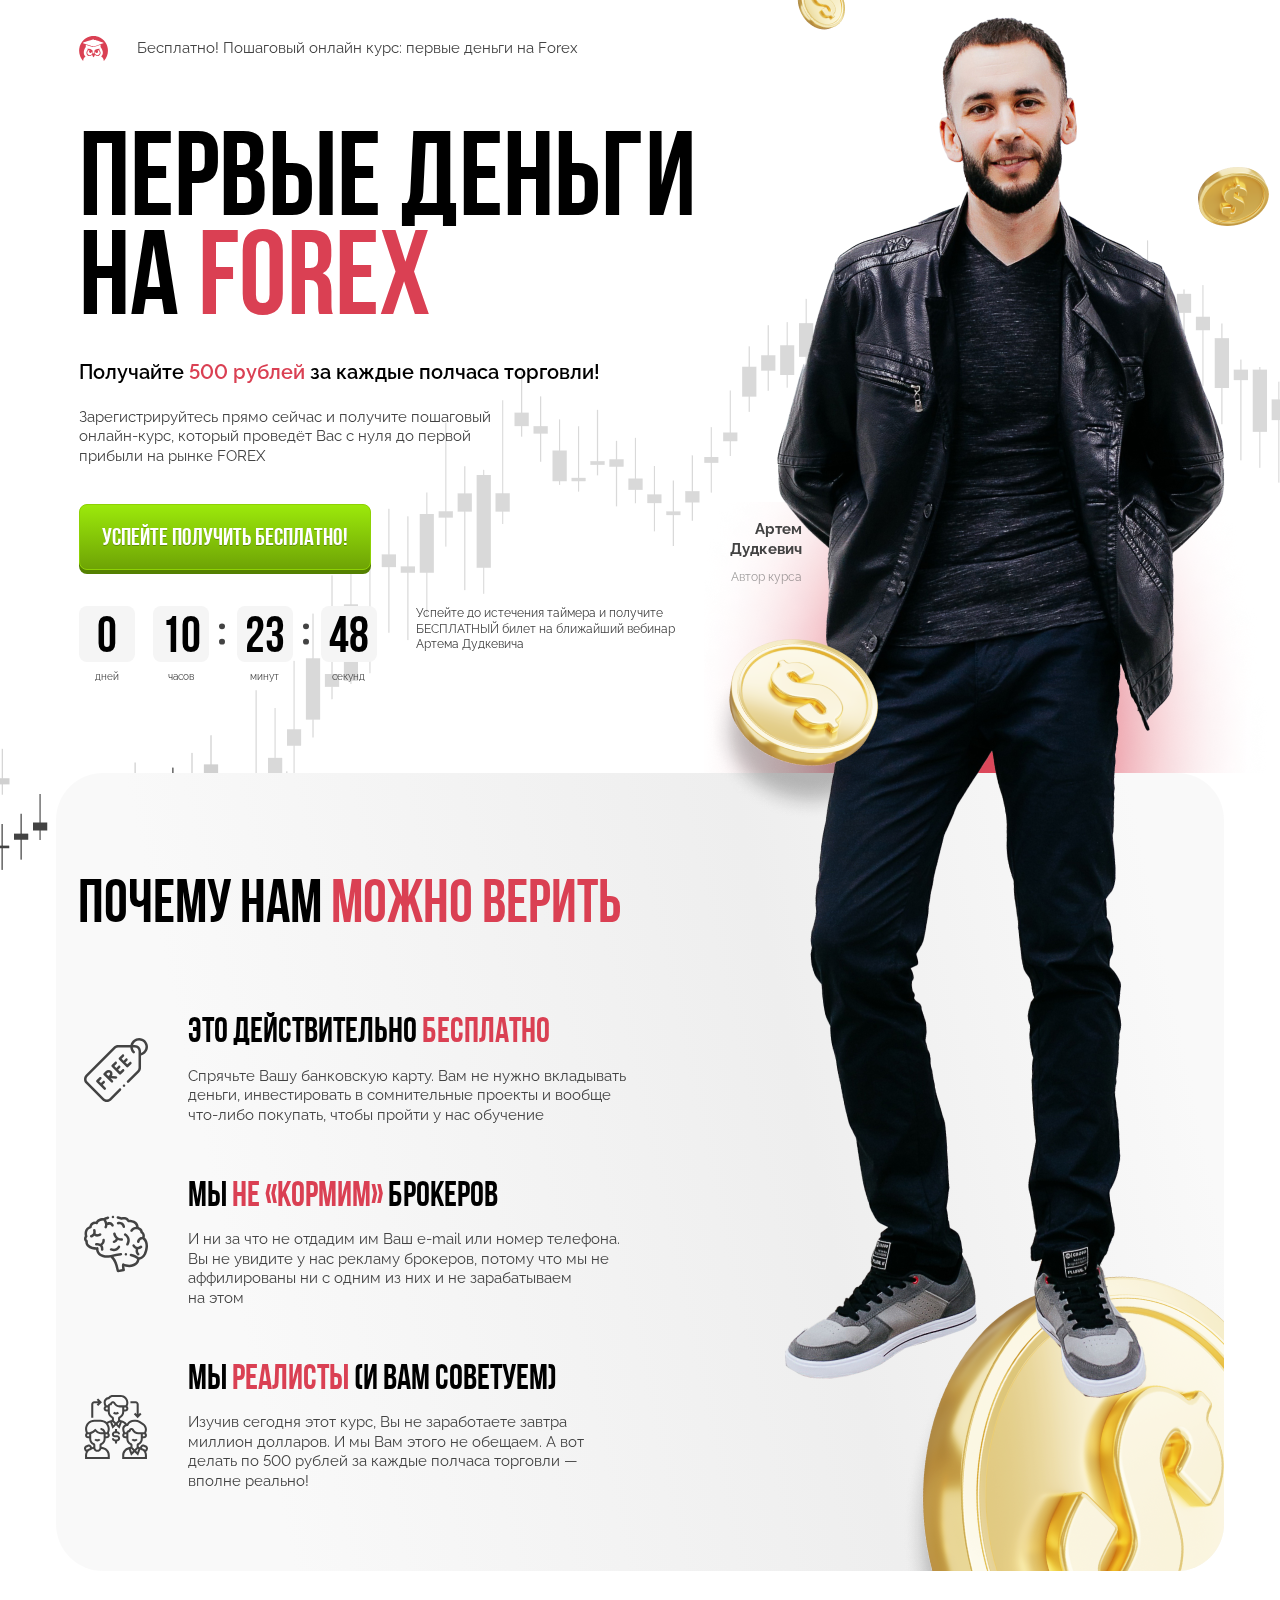
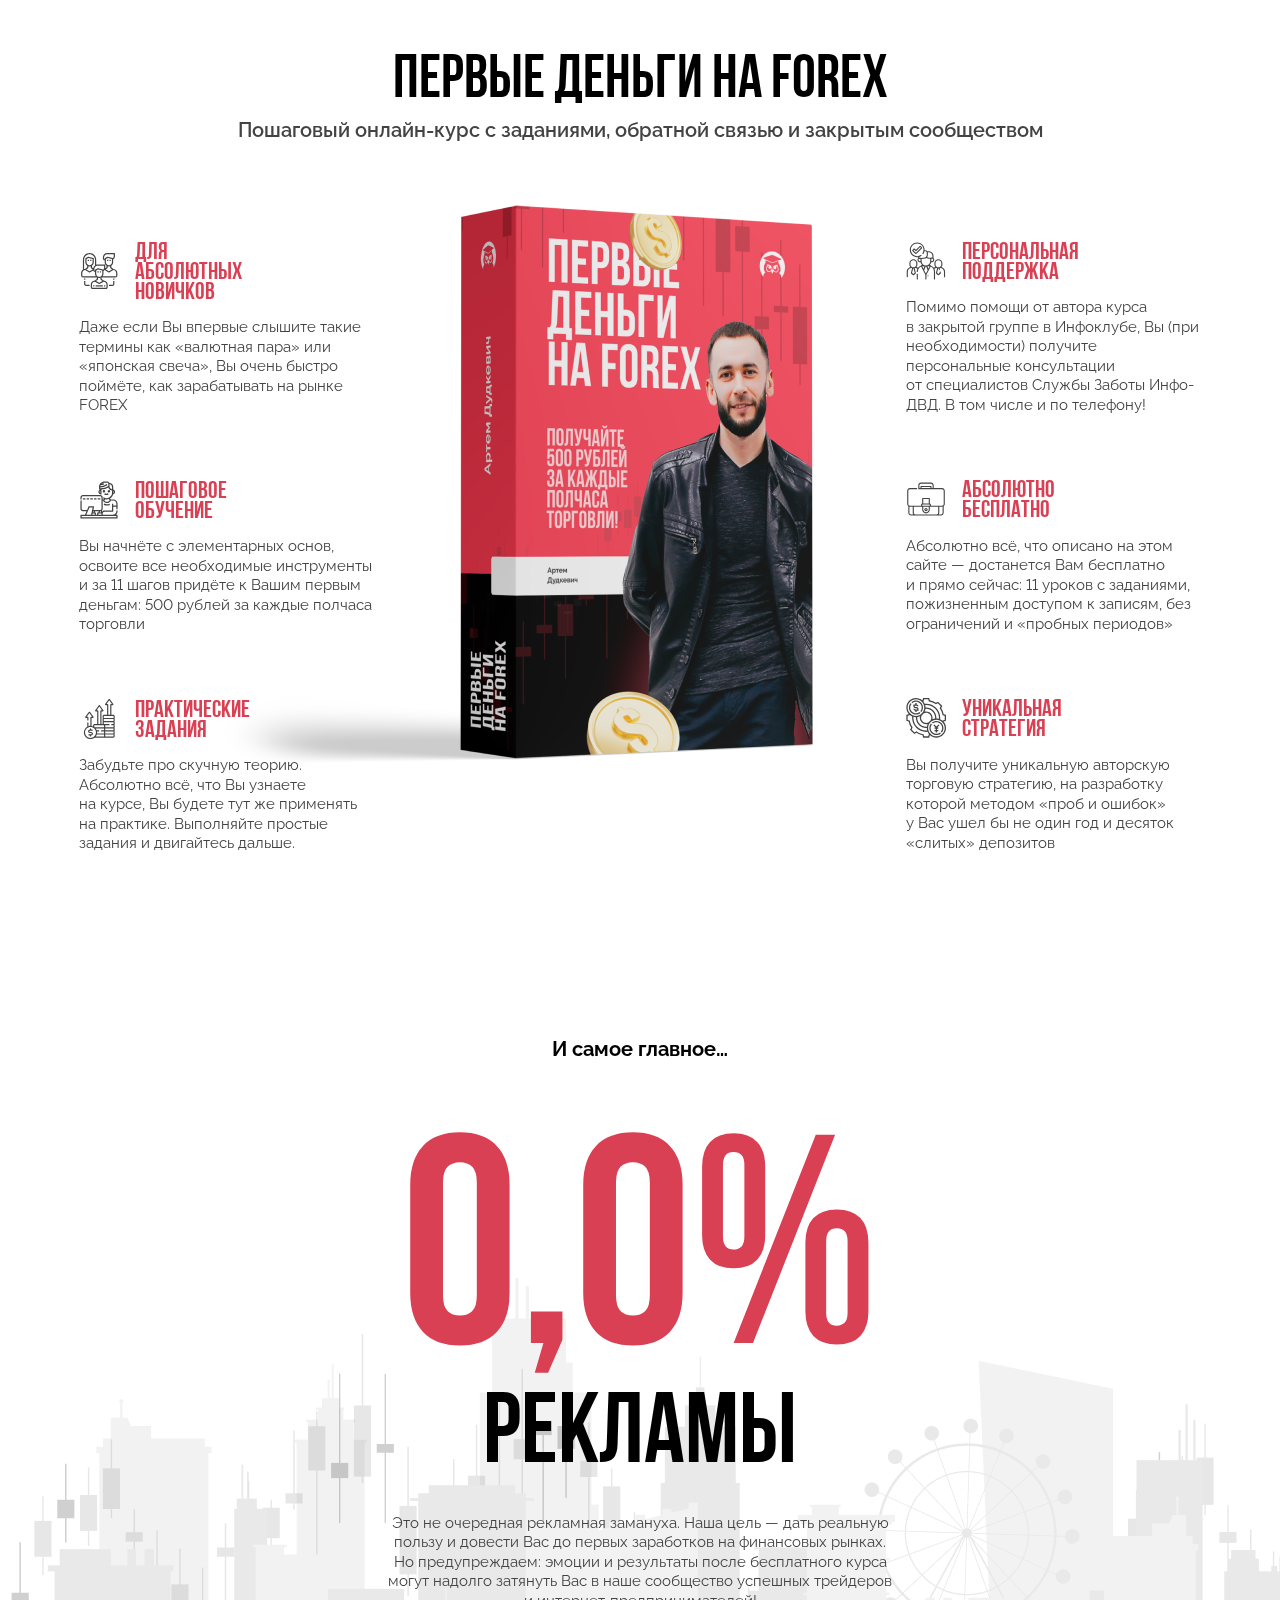
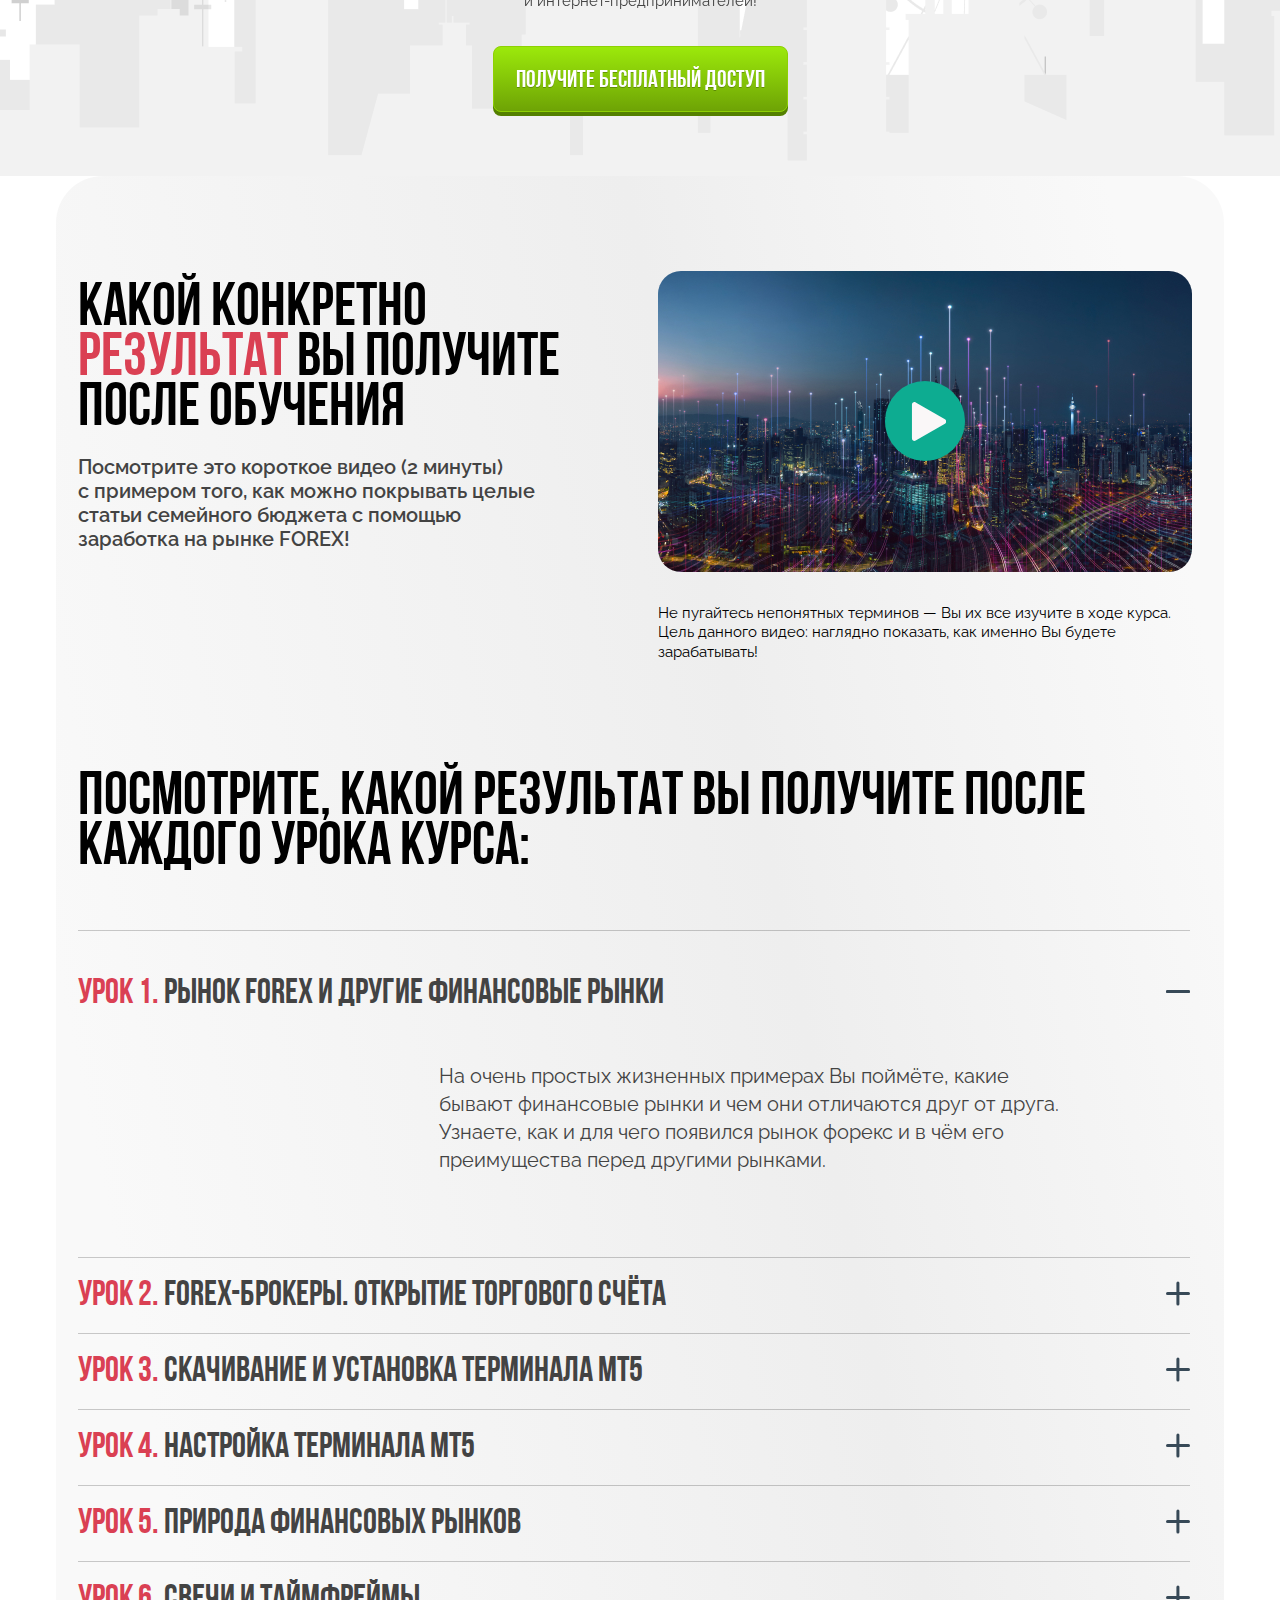
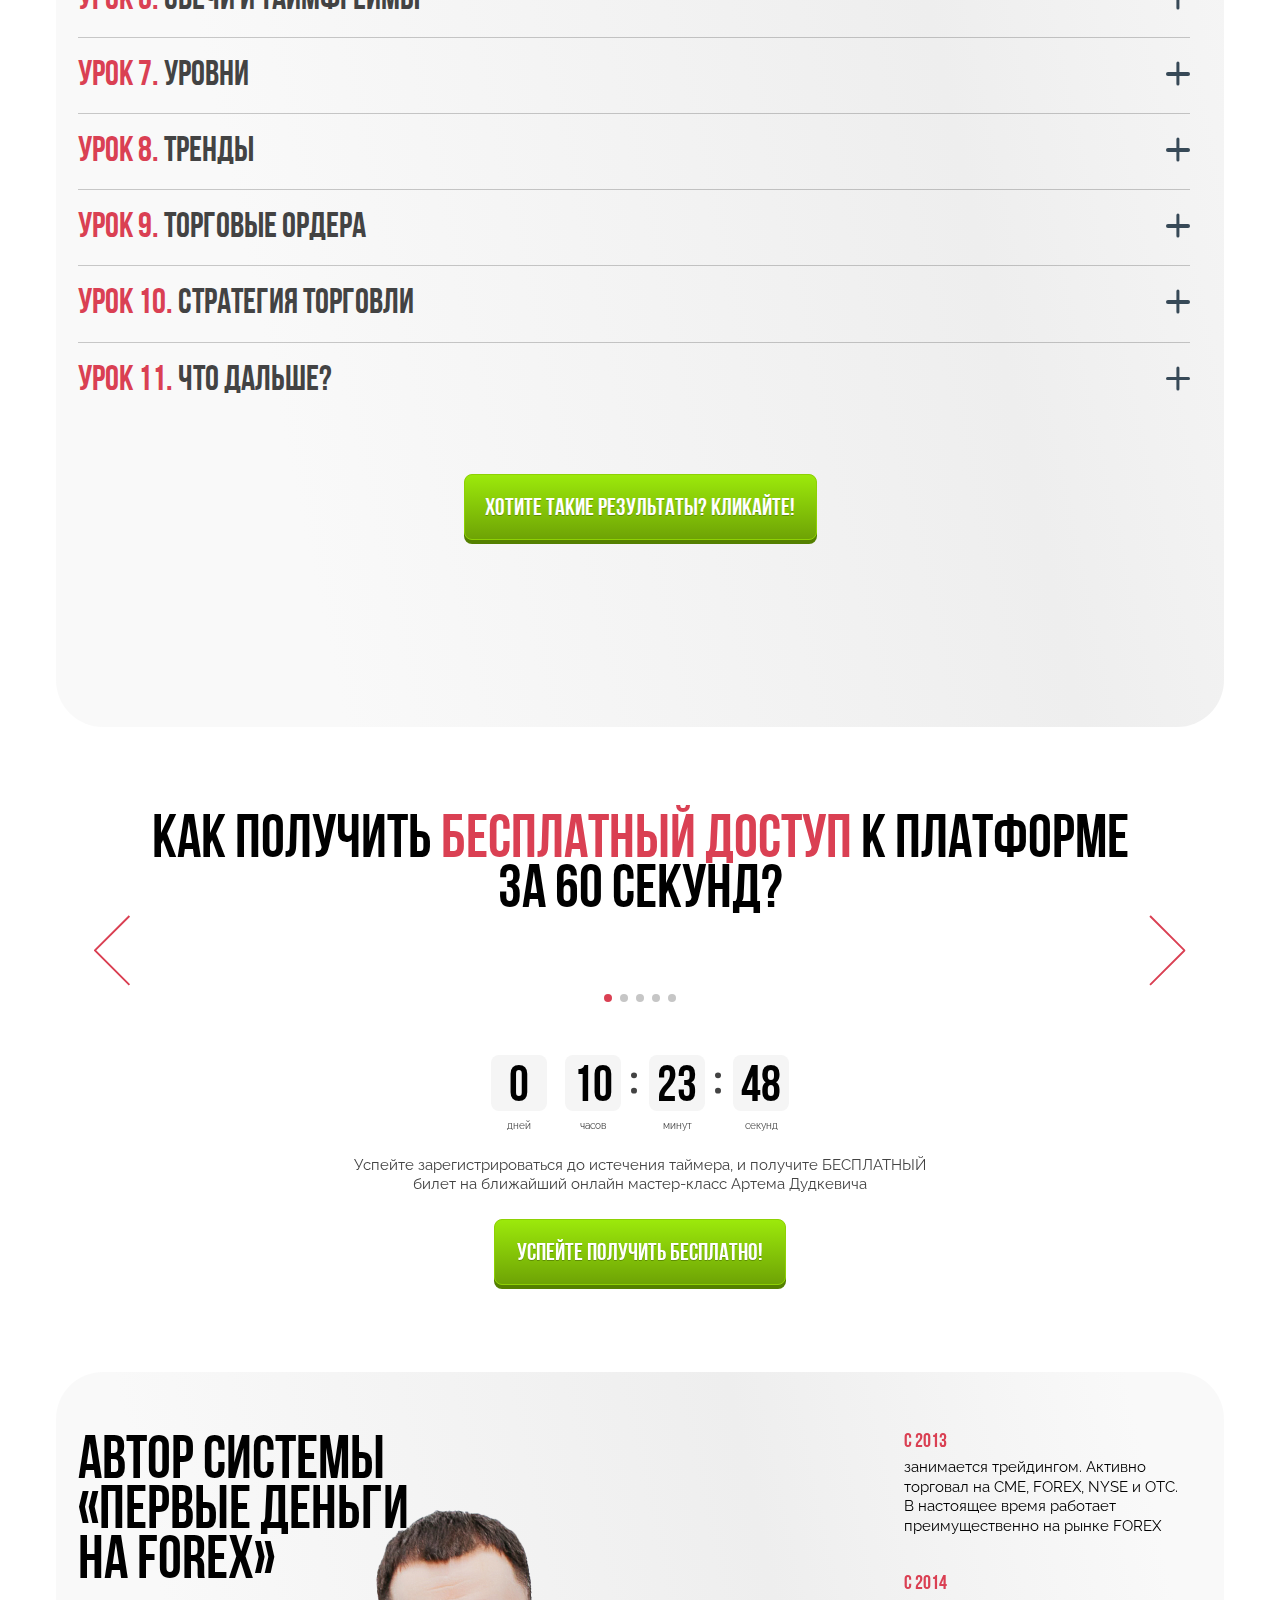
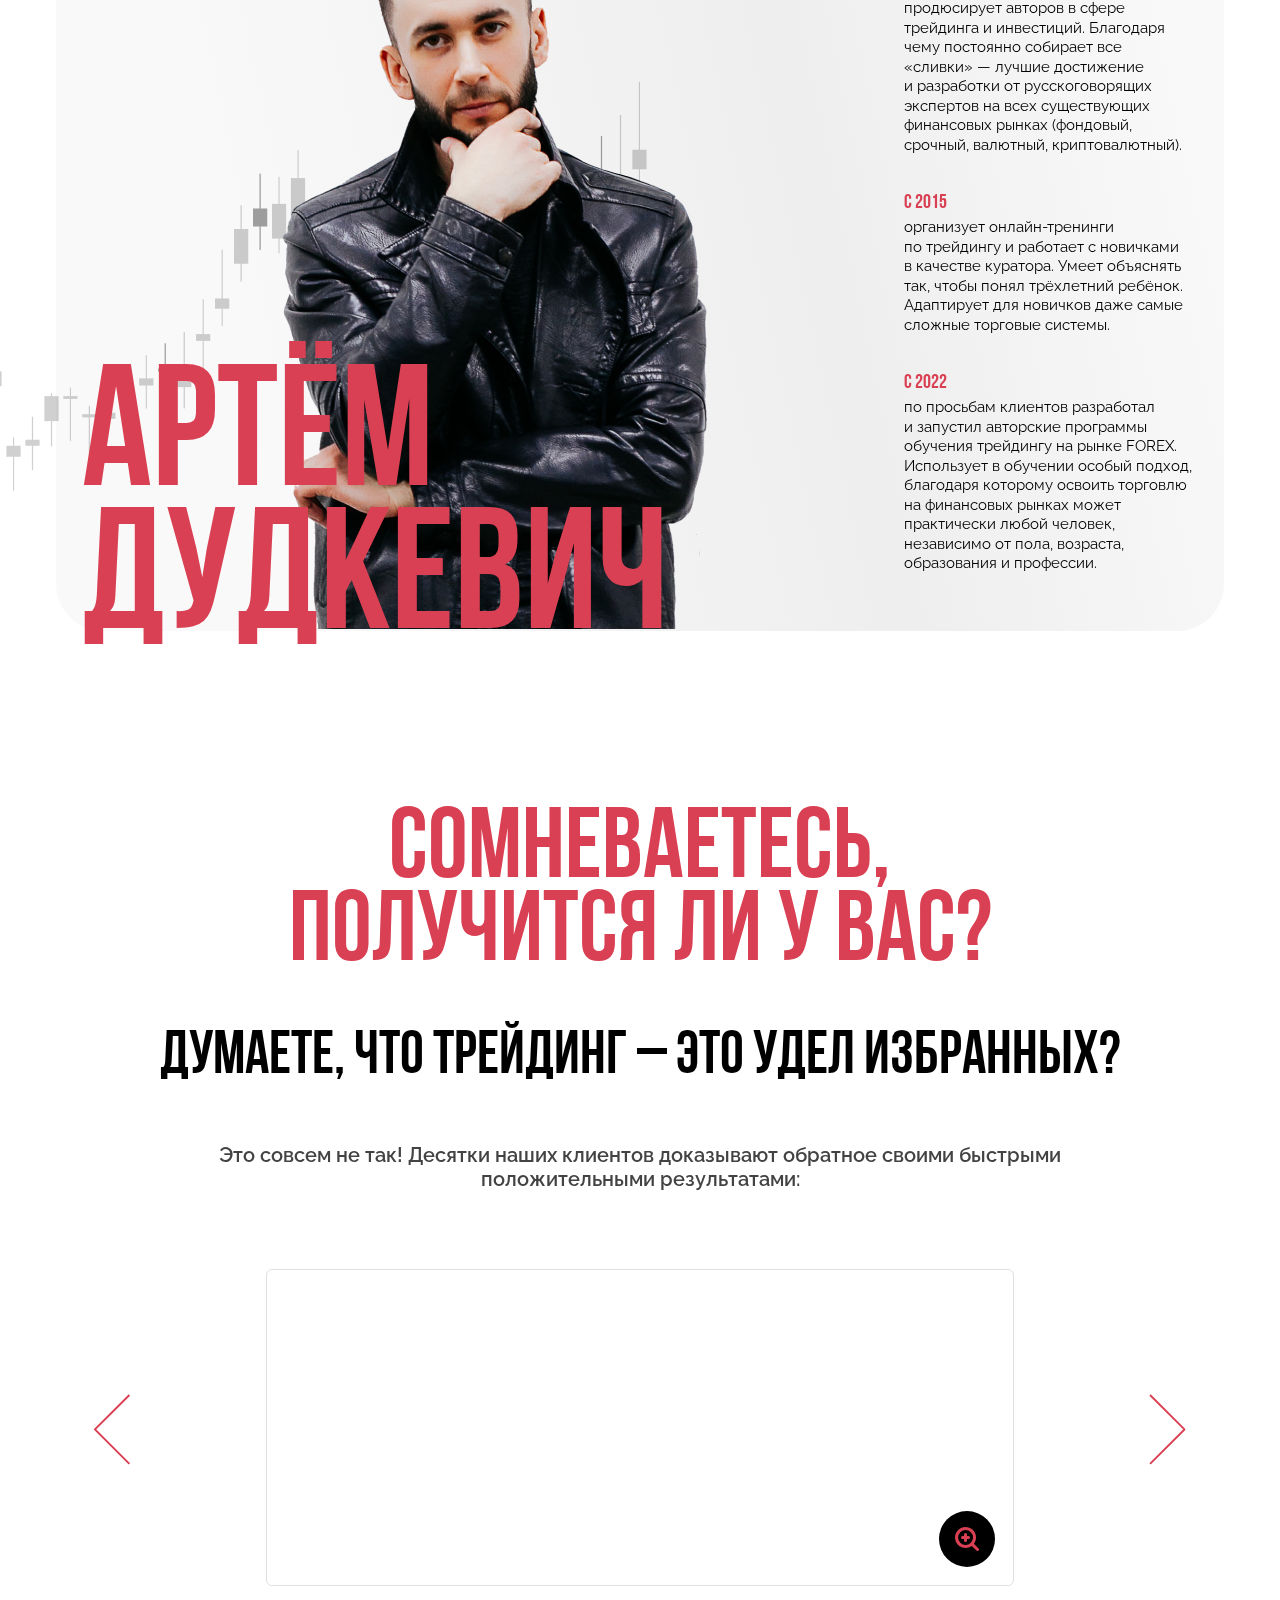
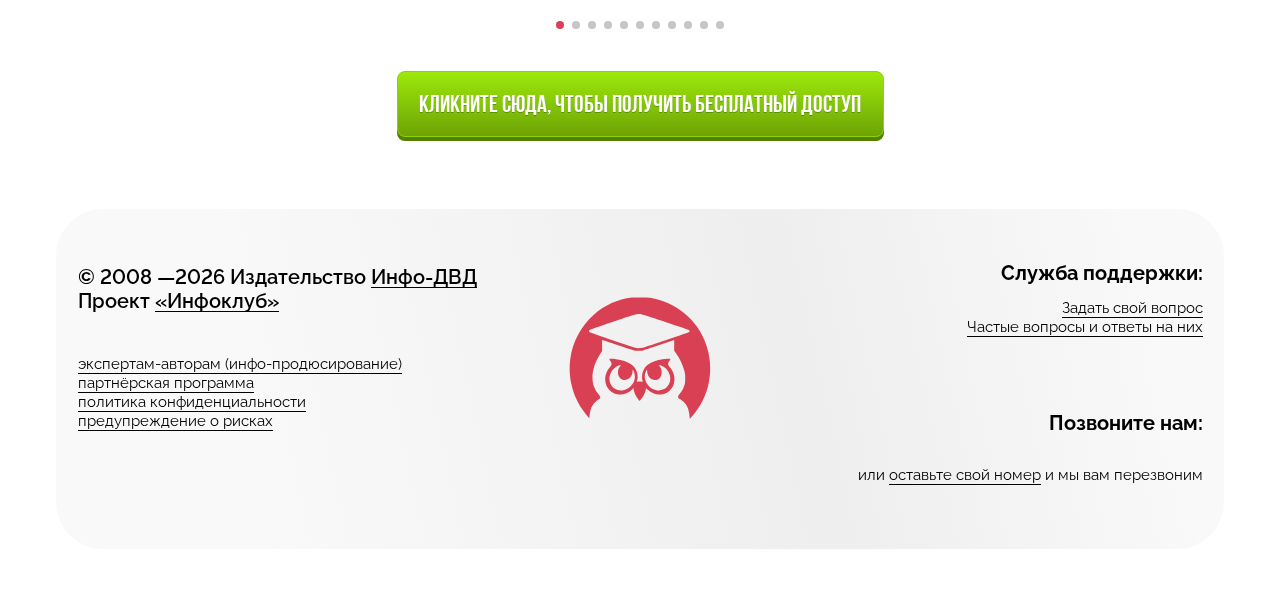
==== commit 18cb13d2: "several edits" ====
--- a/public/index.html
+++ b/public/index.html
@@ -4,9 +4,14 @@
 		<meta charset="utf-8">
 		<title>Главная</title>
 		<meta name="description" content="о чем страница">
-		<meta http-equiv="X-UA-Compatible" content="IE=edge">
-		<meta name="viewport" content="width=device-width,initial-scale=1.0,  shrink-to-fit=no">
-		<link type="image/ico" href="img/favicon.ico" rel="shortcut icon"><meta name="format-detection" content="telephone=no"> 
+		<meta http-equiv="X-UA-Compatible" content="IE=edge"><link rel="apple-touch-icon" sizes="180x180" href="/favicon/apple-touch-icon.png">
+<link rel="icon" type="image/png" sizes="32x32" href="/favicon/favicon-32x32.png">
+<link rel="icon" type="image/png" sizes="16x16" href="/favicon/favicon-16x16.png">
+<link rel="manifest" href="/favicon/site.webmanifest">
+<link rel="mask-icon" href="/favicon/safari-pinned-tab.svg" color="#5bbad5">
+<meta name="msapplication-TileColor" content="#da532c">
+<meta name="theme-color" content="#ffffff">
+		<meta name="viewport" content="width=device-width,initial-scale=1.0,  shrink-to-fit=no"><meta name="format-detection" content="telephone=no"> 
 		<link href="libs/swiper/swiper-bundle.min.css" rel="stylesheet"/>
 		<link href="libs/@fancyapps/ui/fancybox.css" rel="stylesheet"/><link rel="preconnect" href="https://fonts.googleapis.com">
 <link rel="preconnect" href="https://fonts.gstatic.com" crossorigin>
@@ -42,10 +47,21 @@
 								<div class="headerBlock__timer-wrap">
 									<div class="headerBlock__timer-box timer-box timer-box-js"><span class="days">12</span><span class="hours">20</span><span class="minutes">20 </span><span class="seconds">20</span>
 									</div>
-									<p>Успейте зарегистрироваться до&nbsp;истечения таймера, и&nbsp;получите БЕСПЛАТНЫЙ билет на&nbsp;ближайший онлайн мастер-класс Артема Дудкевича</p>
-								</div>
-							</div>
-							<div class="col-lg-5"><img class="img" src="img/header-img.png" alt=""/></div>
+									<p>Успейте до&nbsp;истечения таймера и&nbsp;получите БЕСПЛАТНЫЙ билет на&nbsp;ближайший вебинар Артема Дудкевича</p>
+								</div>
+							</div>
+							<div class="col-lg-5">
+								<div class="headerBlock__img"><img src="img/header-img-sm.png" alt="" loading="lazy"/>
+									<div class="headerBlock__person-text">
+										<p>Артем Дудкевич</p><span>Автор курса</span>
+									</div>
+								</div>
+								<div class="headerBlock__person"><img src="img/header-img.png" alt=""/>
+									<div class="headerBlock__person-text">
+										<p>Артем Дудкевич</p><span>Автор курса</span>
+									</div>
+								</div>
+							</div>
 						</div>
 					</div>
 				</div>
@@ -137,7 +153,9 @@
 									<p>Вы&nbsp;получите уникальную авторскую торговую стратегию, на&nbsp;разработку которой методом &laquo;проб и&nbsp;ошибок&raquo; у&nbsp;Вас ушел&nbsp;бы не&nbsp;один год и&nbsp;десяток &laquo;слитых&raquo; депозитов</p>
 								</div>
 							</div>
-							<div class="sFirstMoney__col col-xl-4 order-xl-2"><img class="img" src="img/sFirstMoney-img-1.png" alt=""/>
+							<div class="sFirstMoney__col col-xl-4 order-xl-2">
+								<div class="sFirstMoney__bg-wrap"><img class="img" src="img/sFirstMoney-img-1.png" alt=""/>
+								</div>
 							</div>
 						</div>
 					</div>
@@ -351,19 +369,19 @@
 											</a>
 										</div>
 										<div class="swiper-slide">
-											<a class="sFreeAccess__slide-wrap" href="img/sFreeAccess-img-2.jpg" data-fancybox="img-2"><img src="img/sFreeAccess-img-2.jpg" alt="" loading="lazy"/>
-											</a>
-										</div>
-										<div class="swiper-slide">
-											<a class="sFreeAccess__slide-wrap" href="img/sFreeAccess-img-3.jpg" data-fancybox="img-3"><img src="img/sFreeAccess-img-3.jpg" alt="" loading="lazy"/>
-											</a>
-										</div>
-										<div class="swiper-slide">
-											<a class="sFreeAccess__slide-wrap" href="img/sFreeAccess-img-4.jpg" data-fancybox="img-4"><img src="img/sFreeAccess-img-4.jpg" alt="" loading="lazy"/>
-											</a>
-										</div>
-										<div class="swiper-slide">
-											<a class="sFreeAccess__slide-wrap" href="img/sFreeAccess-img-5.jpg" data-fancybox="img-5"><img src="img/sFreeAccess-img-5.jpg" alt="" loading="lazy"/>
+											<a class="sFreeAccess__slide-wrap" href="img/sFreeAccess-img-2.jpg" data-fancybox="img-1"><img src="img/sFreeAccess-img-2.jpg" alt="" loading="lazy"/>
+											</a>
+										</div>
+										<div class="swiper-slide">
+											<a class="sFreeAccess__slide-wrap" href="img/sFreeAccess-img-3.jpg" data-fancybox="img-1"><img src="img/sFreeAccess-img-3.jpg" alt="" loading="lazy"/>
+											</a>
+										</div>
+										<div class="swiper-slide">
+											<a class="sFreeAccess__slide-wrap" href="img/sFreeAccess-img-4.jpg" data-fancybox="img-1"><img src="img/sFreeAccess-img-4.jpg" alt="" loading="lazy"/>
+											</a>
+										</div>
+										<div class="swiper-slide">
+											<a class="sFreeAccess__slide-wrap" href="img/sFreeAccess-img-5.jpg" data-fancybox="img-1"><img src="img/sFreeAccess-img-5.jpg" alt="" loading="lazy"/>
 											</a>
 										</div>
 								</div>
@@ -457,7 +475,7 @@
 											</a>
 										</div>
 										<div class="swiper-slide">
-											<a class="sDoubt__slide-wrap" href="img/sDoubt-img-2.jpg" data-fancybox="gallery-2">
+											<a class="sDoubt__slide-wrap" href="img/sDoubt-img-2.jpg" data-fancybox="gallery-1">
 												<div class="img-wrap-center"><img src="img/sDoubt-img-2.jpg" alt="" loading="lazy"/>
 												</div>
 												<div class="sDoubt__zoom">
@@ -468,7 +486,7 @@
 											</a>
 										</div>
 										<div class="swiper-slide">
-											<a class="sDoubt__slide-wrap" href="img/sDoubt-img-3.jpg" data-fancybox="gallery-3">
+											<a class="sDoubt__slide-wrap" href="img/sDoubt-img-3.jpg" data-fancybox="gallery-1">
 												<div class="img-wrap-center"><img src="img/sDoubt-img-3.jpg" alt="" loading="lazy"/>
 												</div>
 												<div class="sDoubt__zoom">
@@ -479,7 +497,7 @@
 											</a>
 										</div>
 										<div class="swiper-slide">
-											<a class="sDoubt__slide-wrap" href="img/sDoubt-img-4.jpg" data-fancybox="gallery-4">
+											<a class="sDoubt__slide-wrap" href="img/sDoubt-img-4.jpg" data-fancybox="gallery-1">
 												<div class="img-wrap-center"><img src="img/sDoubt-img-4.jpg" alt="" loading="lazy"/>
 												</div>
 												<div class="sDoubt__zoom">
@@ -490,7 +508,7 @@
 											</a>
 										</div>
 										<div class="swiper-slide">
-											<a class="sDoubt__slide-wrap" href="img/sDoubt-img-5.jpg" data-fancybox="gallery-5">
+											<a class="sDoubt__slide-wrap" href="img/sDoubt-img-5.jpg" data-fancybox="gallery-1">
 												<div class="img-wrap-center"><img src="img/sDoubt-img-5.jpg" alt="" loading="lazy"/>
 												</div>
 												<div class="sDoubt__zoom">
@@ -501,7 +519,7 @@
 											</a>
 										</div>
 										<div class="swiper-slide">
-											<a class="sDoubt__slide-wrap" href="img/sDoubt-img-6.jpg" data-fancybox="gallery-6">
+											<a class="sDoubt__slide-wrap" href="img/sDoubt-img-6.jpg" data-fancybox="gallery-1">
 												<div class="img-wrap-center"><img src="img/sDoubt-img-6.jpg" alt="" loading="lazy"/>
 												</div>
 												<div class="sDoubt__zoom">
@@ -512,7 +530,7 @@
 											</a>
 										</div>
 										<div class="swiper-slide">
-											<a class="sDoubt__slide-wrap" href="img/sDoubt-img-7.jpg" data-fancybox="gallery-7">
+											<a class="sDoubt__slide-wrap" href="img/sDoubt-img-7.jpg" data-fancybox="gallery-1">
 												<div class="img-wrap-center"><img src="img/sDoubt-img-7.jpg" alt="" loading="lazy"/>
 												</div>
 												<div class="sDoubt__zoom">
@@ -523,7 +541,7 @@
 											</a>
 										</div>
 										<div class="swiper-slide">
-											<a class="sDoubt__slide-wrap" href="img/sDoubt-img-8.jpg" data-fancybox="gallery-8">
+											<a class="sDoubt__slide-wrap" href="img/sDoubt-img-8.jpg" data-fancybox="gallery-1">
 												<div class="img-wrap-center"><img src="img/sDoubt-img-8.jpg" alt="" loading="lazy"/>
 												</div>
 												<div class="sDoubt__zoom">
@@ -534,7 +552,7 @@
 											</a>
 										</div>
 										<div class="swiper-slide">
-											<a class="sDoubt__slide-wrap" href="img/sDoubt-img-9.jpg" data-fancybox="gallery-9">
+											<a class="sDoubt__slide-wrap" href="img/sDoubt-img-9.jpg" data-fancybox="gallery-1">
 												<div class="img-wrap-center"><img src="img/sDoubt-img-9.jpg" alt="" loading="lazy"/>
 												</div>
 												<div class="sDoubt__zoom">
@@ -545,7 +563,7 @@
 											</a>
 										</div>
 										<div class="swiper-slide">
-											<a class="sDoubt__slide-wrap" href="img/sDoubt-img-10.jpg" data-fancybox="gallery-10">
+											<a class="sDoubt__slide-wrap" href="img/sDoubt-img-10.jpg" data-fancybox="gallery-1">
 												<div class="img-wrap-center"><img src="img/sDoubt-img-10.jpg" alt="" loading="lazy"/>
 												</div>
 												<div class="sDoubt__zoom">
@@ -556,7 +574,7 @@
 											</a>
 										</div>
 										<div class="swiper-slide">
-											<a class="sDoubt__slide-wrap" href="img/sDoubt-img-11.jpg" data-fancybox="gallery-11">
+											<a class="sDoubt__slide-wrap" href="img/sDoubt-img-11.jpg" data-fancybox="gallery-1">
 												<div class="img-wrap-center"><img src="img/sDoubt-img-11.jpg" alt="" loading="lazy"/>
 												</div>
 												<div class="sDoubt__zoom">
@@ -596,7 +614,7 @@
 								</svg>
 							</div>
 							<div class="row">
-								<div class="col-md col-lg-4">
+								<div class="col-md col-lg-5">
 									<div class="footer__left-col">
 										<div class="footer__txt footer__txt--h6">
 											<p>
@@ -604,13 +622,14 @@
 													function InfoDVDCurrentYear(year) {
 														var cur = new Date();
 														if (cur.getFullYear() != year)
-															document.write('© ' + year + '&mdash;' + cur.getFullYear() + '<br>');
+															document.write('© ' + year + '&mdash;' + cur.getFullYear() + " ");
 														else document.write(year);
 													}
 													InfoDVDCurrentYear('2008 '); 
-												</script>Издательство Инфо-ДВД<br>
-												Проект «Инфоклуб»<br>
-												ОГРНИП 316183200118945
+												</script>Издательство <a href="//www.info-dvd.ru/?utm_source=footer_link" target="_blank">Инфо-ДВД</a> <br>
+												Проект <a href="//www.infoclub.info/" target="_blank">«Инфоклуб»</a><br>
+												
+												<script src="//info-dvd.ru/codes/js/legal.utf8.js"></script>
 											</p>
 										</div>
 										<div class="footer__txt">
@@ -650,18 +669,20 @@
 						<div class="modal-win__form">
 							<p class="small">Поздравляем! Вы можете получить доступ бесплатно</p>
 							<div class="ld_content">
-								<div class="ic_sform ic_sform_2_0990bd2a"></div>
+								<div class="ic_sform ic_sform_162_93144dd1"></div>
 								<script type="text/javascript">
 									(function (d, w, r, t, cl) {
-									var rid = r.toString().substr(2);var e = d.getElementsByClassName(cl)[0];
-									e.className="";e.id = "ic_sform_"+rid;
-									var n = d.getElementsByTagName(t)[0], s = d.createElement(t), f = function () {n.parentNode.insertBefore(s, n);};
-									s.type = "text/javascript";s.async = true;s.src = (d.location.protocol == "https:" ? "https:" : "http:") + "//www.infoclub.info/sform_loader/2/0990bd2a/?rid="+rid;
-									if (w.opera == "[object Opera]") {d.addEventListener("DOMContentLoaded", f, false);} else {f();}
-									})(document, window, Math.random(), "script", "ic_sform_2_0990bd2a");
+										var rid = r.toString().substr(2);var e = d.getElementsByClassName(cl)[0];
+										e.className="";e.id = "ic_sform_"+rid;
+										var n = d.getElementsByTagName(t)[0], s = d.createElement(t), f = function () {n.parentNode.insertBefore(s, n);};
+										s.type = "text/javascript";s.async = true;s.src = (d.location.protocol == "https:" ? "https:" : "http:") + "//www.infoclub.info/sform_loader/162/93144dd1/?rid="+rid;
+										if (w.opera == "[object Opera]") {d.addEventListener("DOMContentLoaded", f, false);} else {f();}
+									})(document, window, Math.random(), "script", "ic_sform_162_93144dd1");
 								</script>
 							</div>
 							<div class="modal-win__timer-box timer-box timer-box-js3"><span class="days">12</span><span class="hours">20</span><span class="minutes">20 </span><span class="seconds">20</span>
+							</div>
+							<div class="modal-win__footer-text">Успейте до&nbsp;истечения таймера и&nbsp;получите БЕСПЛАТНЫЙ билет на&nbsp;ближайший вебинар Артема Дудкевича
 							</div>
 						</div>
 					</div>
--- a/public/css/main.min.css
+++ b/public/css/main.min.css
@@ -1 +1 @@
-@charset "UTF-8";@font-face{font-display:swap;font-family:Bebas;font-style:normal;font-weight:400;src:url(../fonts/Bebas/BebasNeueBold.woff2) format("woff2")}.icon{fill:currentColor;display:inline-block;height:1em;width:1em}.icon-arrow-left,.icon-arrow-right{font-size:7.4rem;width:.5135135135em}.icon-basket{font-size:2.4rem;width:.9166666667em}.icon-check{font-size:2.7rem;width:1em}.icon-fb,.icon-instagram{font-size:2.4rem;width:1em}.icon-play{font-size:3.1rem;width:.9032258065em}.icon-telegram,.icon-viber{font-size:1.6rem;width:1em}.icon-vk{font-size:2.4rem;width:1em}.icon-whatsapp{font-size:1.6rem;width:1em}.icon-zoom{font-size:2.4rem;width:1em}:root,[data-bs-theme=light]{--bs-blue:#0d6efd;--bs-indigo:#6610f2;--bs-purple:#6f42c1;--bs-pink:#d63384;--bs-red:#da4053;--bs-orange:#fd7e14;--bs-yellow:#ffc107;--bs-green:#8ed104;--bs-teal:#20c997;--bs-cyan:#0dcaf0;--bs-black:#000;--bs-white:#fff;--bs-gray:#374957;--bs-gray-dark:#343a40;--bs-gray-100:#f5f5f5;--bs-gray-200:#e9ecef;--bs-gray-300:#dee2e6;--bs-gray-400:#ced4da;--bs-gray-500:#adb5bd;--bs-gray-600:#374957;--bs-gray-700:#434343;--bs-gray-800:#343a40;--bs-gray-900:#212529;--bs-primary:#8ed104;--bs-secondary:#374957;--bs-success:#0d6efd;--bs-info:#0dcaf0;--bs-warning:#ffc107;--bs-danger:#da4053;--bs-light:#f5f5f5;--bs-dark:#212529;--bs-primary-rgb:142,209,4;--bs-secondary-rgb:55,73,87;--bs-success-rgb:13,110,253;--bs-info-rgb:13,202,240;--bs-warning-rgb:255,193,7;--bs-danger-rgb:218,64,83;--bs-light-rgb:245,245,245;--bs-dark-rgb:33,37,41;--bs-primary-text:#0a58ca;--bs-secondary-text:#374957;--bs-success-text:#72a703;--bs-info-text:#087990;--bs-warning-text:#997404;--bs-danger-text:#ae3342;--bs-light-text:#374957;--bs-dark-text:#434343;--bs-primary-bg-subtle:#cfe2ff;--bs-secondary-bg-subtle:#f5f5f5;--bs-success-bg-subtle:#e8f6cd;--bs-info-bg-subtle:#cff4fc;--bs-warning-bg-subtle:#fff3cd;--bs-danger-bg-subtle:#f8d9dd;--bs-light-bg-subtle:#fafafa;--bs-dark-bg-subtle:#ced4da;--bs-primary-border-subtle:#9ec5fe;--bs-secondary-border-subtle:#e9ecef;--bs-success-border-subtle:#d2ed9b;--bs-info-border-subtle:#9eeaf9;--bs-warning-border-subtle:#ffe69c;--bs-danger-border-subtle:#f0b3ba;--bs-light-border-subtle:#e9ecef;--bs-dark-border-subtle:#adb5bd;--bs-white-rgb:255,255,255;--bs-black-rgb:0,0,0;--bs-body-color-rgb:67,67,67;--bs-font-sans-serif:"Raleway",system-ui,-apple-system,"Segoe UI",Roboto,"Helvetica Neue",Arial,"Noto Sans","Liberation Sans",sans-serif,"Apple Color Emoji","Segoe UI Emoji","Segoe UI Symbol","Noto Color Emoji";--bs-font-monospace:"Bebas",SFMono-Regular,Menlo,Monaco,Consolas,"Liberation Mono","Courier New",monospace;--bs-gradient:linear-gradient(180deg,hsla(0,0%,100%,.15),hsla(0,0%,100%,0));--bs-body-font-family:var(--bs-font-sans-serif);--bs-body-font-size:0.9999999995rem;--bs-body-font-weight:400;--bs-body-line-height:1.5;--bs-body-color:#434343;--bs-emphasis-color-rgb:0,0,0;--bs-secondary-color:rgba(67,67,67,.75);--bs-secondary-color-rgb:67,67,67;--bs-secondary-bg:#e9ecef;--bs-secondary-bg-rgb:233,236,239;--bs-tertiary-color:rgba(67,67,67,.5);--bs-tertiary-color-rgb:67,67,67;--bs-tertiary-bg:#f5f5f5;--bs-tertiary-bg-rgb:245,245,245;--bs-body-bg:#fff;--bs-body-bg-rgb:255,255,255;--bs-heading-color:#000;--bs-link-color:#8ed104;--bs-link-color-rgb:142,209,4;--bs-link-decoration:none;--bs-link-hover-color:#72a703;--bs-link-hover-color-rgb:114,167,3;--bs-code-color:#d63384;--bs-border-width:1px;--bs-border-style:solid;--bs-border-color:#dee2e6;--bs-border-color-translucent:rgba(0,0,0,.175);--bs-border-radius:0.375rem;--bs-border-radius-sm:0.25rem;--bs-border-radius-lg:0.5rem;--bs-border-radius-xl:1rem;--bs-border-radius-2xl:2rem;--bs-border-radius-pill:50rem;--bs-box-shadow:0 0.5rem 1rem rgba(var(--bs-body-color-rgb),0.15);--bs-box-shadow-sm:0 0.125rem 0.25rem rgba(var(--bs-body-color-rgb),0.075);--bs-box-shadow-lg:0 1rem 3rem rgba(var(--bs-body-color-rgb),0.175);--bs-box-shadow-inset:inset 0 1px 2px rgba(var(--bs-body-color-rgb),0.075);--bs-emphasis-color:#000;--bs-form-control-bg:var(--bs-body-bg);--bs-form-control-disabled-bg:var(--bs-secondary-bg);--bs-highlight-bg:#fff3cd;--bs-breakpoint-xs:0;--bs-breakpoint-sm:576px;--bs-breakpoint-md:768px;--bs-breakpoint-lg:992px;--bs-breakpoint-xl:1100px;--bs-breakpoint-xxl:1136px}[data-bs-theme=dark]{--bs-body-color:#adb5bd;--bs-body-color-rgb:173,181,189;--bs-body-bg:#212529;--bs-body-bg-rgb:33,37,41;--bs-emphasis-color:#f5f5f5;--bs-emphasis-color-rgb:245,245,245;--bs-secondary-color:rgba(173,181,189,.75);--bs-secondary-color-rgb:173,181,189;--bs-secondary-bg:#343a40;--bs-secondary-bg-rgb:52,58,64;--bs-tertiary-color:rgba(173,181,189,.5);--bs-tertiary-color-rgb:173,181,189;--bs-tertiary-bg:#2b3035;--bs-tertiary-bg-rgb:43,48,53;--bs-emphasis-color:#fff;--bs-primary-text:#6ea8fe;--bs-secondary-text:#dee2e6;--bs-success-text:#bbe368;--bs-info-text:#6edff6;--bs-warning-text:#ffda6a;--bs-danger-text:#e98c98;--bs-light-text:#f5f5f5;--bs-dark-text:#dee2e6;--bs-primary-bg-subtle:#031633;--bs-secondary-bg-subtle:#212529;--bs-success-bg-subtle:#1c2a01;--bs-info-bg-subtle:#032830;--bs-warning-bg-subtle:#332701;--bs-danger-bg-subtle:#2c0d11;--bs-light-bg-subtle:#343a40;--bs-dark-bg-subtle:#1a1d20;--bs-primary-border-subtle:#084298;--bs-secondary-border-subtle:#434343;--bs-success-border-subtle:#557d02;--bs-info-border-subtle:#055160;--bs-warning-border-subtle:#664d03;--bs-danger-border-subtle:#832632;--bs-light-border-subtle:#434343;--bs-dark-border-subtle:#343a40;--bs-heading-color:#fff;--bs-link-color:#6ea8fe;--bs-link-hover-color:#9ec5fe;--bs-link-color-rgb:110,168,254;--bs-link-hover-color-rgb:158,197,254;--bs-code-color:#e685b5;--bs-border-color:#434343;--bs-border-color-translucent:hsla(0,0%,100%,.15)}*,:after,:before{box-sizing:border-box}body{-webkit-text-size-adjust:100%;-webkit-tap-highlight-color:rgba(0,0,0,0);background-color:var(--bs-body-bg);color:var(--bs-body-color);font-family:var(--bs-body-font-family);font-size:var(--bs-body-font-size);font-weight:var(--bs-body-font-weight);line-height:var(--bs-body-line-height);margin:0;text-align:var(--bs-body-text-align)}hr{border:0;border-top:var(--bs-border-width) solid;color:inherit;margin:1rem 0;opacity:.25}.h1,.h2,.h3,.h4,.h5,.h6,h1,h2,h3,h4,h5,h6{color:var(--bs-heading-color,inherit);font-family:Bebas,SFMono-Regular,Menlo,Monaco,Consolas,Liberation Mono,Courier New,monospace;font-weight:700;line-height:.83em;margin-bottom:.5rem;margin-top:0}.h1,h1{font-size:calc(1.925rem + 7.59375vw)}.h2,h2{font-size:calc(1.79167rem + 6.09375vw)}.h3,h3{font-size:calc(1.525rem + 3.09375vw)}.h4,h4{font-size:calc(1.35833rem + 1.21875vw)}.h5,h5{font-size:calc(1.285rem + .39375vw)}.h6,h6{font-size:calc(1.25833rem + .09375vw)}p{margin-bottom:1rem;margin-top:0}abbr[title]{cursor:help;-webkit-text-decoration:underline dotted;text-decoration:underline dotted;-webkit-text-decoration-skip-ink:none;text-decoration-skip-ink:none}address{font-style:normal;line-height:inherit;margin-bottom:1rem}ol,ul{padding-left:2rem}dl,ol,ul{margin-bottom:1rem;margin-top:0}ol ol,ol ul,ul ol,ul ul{margin-bottom:0}dt{font-weight:700}dd{margin-bottom:.5rem;margin-left:0}blockquote{margin:0 0 1rem}b,strong{font-weight:bolder}.small,small{font-size:.875em}.mark,mark{background-color:var(--bs-highlight-bg);padding:.1875em}sub,sup{font-size:.75em;line-height:0;position:relative;vertical-align:baseline}sub{bottom:-.25em}sup{top:-.5em}a{color:rgba(var(--bs-link-color-rgb),var(--bs-link-opacity,1));text-decoration:none}a:hover{--bs-link-color-rgb:var(--bs-link-hover-color-rgb)}a:not([href]):not([class]),a:not([href]):not([class]):hover{color:inherit;text-decoration:none}code,kbd,pre,samp{font-family:var(--bs-font-monospace);font-size:1em}pre{display:block;font-size:.875em;margin-bottom:1rem;margin-top:0;overflow:auto}pre code{color:inherit;font-size:inherit;word-break:normal}code{word-wrap:break-word;color:var(--bs-code-color);font-size:.875em}a>code{color:inherit}kbd{background-color:var(--bs-body-color);border-radius:.25rem;color:var(--bs-body-bg);font-size:.875em;padding:.1875rem .375rem}kbd kbd{font-size:1em;padding:0}figure{margin:0 0 1rem}img,svg{vertical-align:middle}table{border-collapse:collapse;caption-side:bottom}caption{color:var(--bs-secondary-color);padding-bottom:.5rem;padding-top:.5rem;text-align:left}th{text-align:inherit;text-align:-webkit-match-parent}tbody,td,tfoot,th,thead,tr{border:0 solid;border-color:inherit}label{display:inline-block}button{border-radius:0}button:focus:not(:focus-visible){outline:0}button,input,optgroup,select,textarea{font-family:inherit;font-size:inherit;line-height:inherit;margin:0}button,select{text-transform:none}[role=button]{cursor:pointer}select{word-wrap:normal}select:disabled{opacity:1}[list]:not([type=date]):not([type=datetime-local]):not([type=month]):not([type=week]):not([type=time])::-webkit-calendar-picker-indicator{display:none!important}[type=button],[type=reset],[type=submit],button{-webkit-appearance:button}[type=button]:not(:disabled),[type=reset]:not(:disabled),[type=submit]:not(:disabled),button:not(:disabled){cursor:pointer}::-moz-focus-inner{border-style:none;padding:0}textarea{resize:vertical}fieldset{border:0;margin:0;min-width:0;padding:0}legend{float:left;font-size:calc(1.275rem + .28125vw);line-height:inherit;margin-bottom:.5rem;padding:0;width:100%}legend+*{clear:left}::-webkit-datetime-edit-day-field,::-webkit-datetime-edit-fields-wrapper,::-webkit-datetime-edit-hour-field,::-webkit-datetime-edit-minute,::-webkit-datetime-edit-month-field,::-webkit-datetime-edit-text,::-webkit-datetime-edit-year-field{padding:0}::-webkit-inner-spin-button{height:auto}[type=search]{-webkit-appearance:textfield;outline-offset:-2px}::-webkit-search-decoration{-webkit-appearance:none}::-webkit-color-swatch-wrapper{padding:0}::-webkit-file-upload-button{-webkit-appearance:button;font:inherit}::file-selector-button{-webkit-appearance:button;font:inherit}output{display:inline-block}iframe{border:0}summary{cursor:pointer;display:list-item}progress{vertical-align:baseline}[hidden]{display:none!important}.lead{font-size:1.2499999994rem;font-weight:300}.display-1{font-size:calc(1.625rem + 4.21875vw);font-weight:300;line-height:.83em}.display-2{font-size:calc(1.575rem + 3.65625vw);font-weight:300;line-height:.83em}.display-3{font-size:calc(1.525rem + 3.09375vw);font-weight:300;line-height:.83em}.display-4{font-size:calc(1.475rem + 2.53125vw);font-weight:300;line-height:.83em}.display-5{font-size:calc(1.425rem + 1.96875vw);font-weight:300;line-height:.83em}.display-6{font-size:calc(1.375rem + 1.40625vw);font-weight:300;line-height:.83em}.list-inline,.list-unstyled{list-style:none;padding-left:0}.list-inline-item{display:inline-block}.list-inline-item:not(:last-child){margin-right:.5rem}.initialism{font-size:.875em;text-transform:uppercase}.blockquote{font-size:1.2499999994rem;margin-bottom:1rem}.blockquote>:last-child{margin-bottom:0}.blockquote-footer{color:#374957;font-size:.875em;margin-bottom:1rem;margin-top:-1rem}.blockquote-footer:before{content:"— "}.container,.container-fluid,.container-lg,.container-md,.container-sm,.container-xl,.container-xxl{--bs-gutter-x:1.3333333333rem;--bs-gutter-y:0;margin-left:auto;margin-right:auto;padding-left:calc(var(--bs-gutter-x)*.5);padding-right:calc(var(--bs-gutter-x)*.5);width:100%}.row{--bs-gutter-x:1.3333333333rem;--bs-gutter-y:0;display:flex;flex-wrap:wrap;margin-left:calc(var(--bs-gutter-x)*-.5);margin-right:calc(var(--bs-gutter-x)*-.5);margin-top:calc(var(--bs-gutter-y)*-1)}.row>*{flex-shrink:0;margin-top:var(--bs-gutter-y);max-width:100%;padding-left:calc(var(--bs-gutter-x)*.5);padding-right:calc(var(--bs-gutter-x)*.5);width:100%}.col{flex:1 0 0%}.row-cols-auto>*{flex:0 0 auto;width:auto}.row-cols-1>*{flex:0 0 auto;width:100%}.row-cols-2>*{flex:0 0 auto;width:50%}.row-cols-3>*{flex:0 0 auto;width:33.3333333333%}.row-cols-4>*{flex:0 0 auto;width:25%}.row-cols-5>*{flex:0 0 auto;width:20%}.row-cols-6>*{flex:0 0 auto;width:16.6666666667%}.col-auto{flex:0 0 auto;width:auto}.col-1{flex:0 0 auto;width:8.33333333%}.col-2{flex:0 0 auto;width:16.66666667%}.col-3{flex:0 0 auto;width:25%}.col-4{flex:0 0 auto;width:33.33333333%}.col-5{flex:0 0 auto;width:41.66666667%}.col-6{flex:0 0 auto;width:50%}.col-7{flex:0 0 auto;width:58.33333333%}.col-8{flex:0 0 auto;width:66.66666667%}.col-9{flex:0 0 auto;width:75%}.col-10{flex:0 0 auto;width:83.33333333%}.col-11{flex:0 0 auto;width:91.66666667%}.col-12{flex:0 0 auto;width:100%}.offset-1{margin-left:8.33333333%}.offset-2{margin-left:16.66666667%}.offset-3{margin-left:25%}.offset-4{margin-left:33.33333333%}.offset-5{margin-left:41.66666667%}.offset-6{margin-left:50%}.offset-7{margin-left:58.33333333%}.offset-8{margin-left:66.66666667%}.offset-9{margin-left:75%}.offset-10{margin-left:83.33333333%}.offset-11{margin-left:91.66666667%}.g-0,.gx-0{--bs-gutter-x:0}.g-0,.gy-0{--bs-gutter-y:0}.g-1,.gx-1{--bs-gutter-x:0.25rem}.g-1,.gy-1{--bs-gutter-y:0.25rem}.g-2,.gx-2{--bs-gutter-x:0.5rem}.g-2,.gy-2{--bs-gutter-y:0.5rem}.g-3,.gx-3{--bs-gutter-x:1rem}.g-3,.gy-3{--bs-gutter-y:1rem}.g-4,.gx-4{--bs-gutter-x:1.5rem}.g-4,.gy-4{--bs-gutter-y:1.5rem}.g-5,.gx-5{--bs-gutter-x:3rem}.g-5,.gy-5{--bs-gutter-y:3rem}.form-label{margin-bottom:.5rem}.col-form-label{font-size:inherit;line-height:1.5;margin-bottom:0;padding-bottom:calc(.375rem + var(--bs-border-width));padding-top:calc(.375rem + var(--bs-border-width))}.col-form-label-lg{font-size:1.2499999994rem;padding-bottom:calc(.5rem + var(--bs-border-width));padding-top:calc(.5rem + var(--bs-border-width))}.col-form-label-sm{font-size:.8749999996rem;padding-bottom:calc(.25rem + var(--bs-border-width));padding-top:calc(.25rem + var(--bs-border-width))}.form-text{color:var(--bs-secondary-color);font-size:.875em;margin-top:.25rem}.form-control{-webkit-appearance:none;-moz-appearance:none;appearance:none;background-clip:padding-box;background-color:var(--bs-form-control-bg);border:var(--bs-border-width) solid var(--bs-border-color);border-radius:.375rem;color:var(--bs-body-color);display:block;font-size:.9999999995rem;font-weight:400;line-height:1.5;padding:.375rem .75rem;transition:border-color .15s ease-in-out,box-shadow .15s ease-in-out;width:100%}.form-control[type=file]{overflow:hidden}.form-control[type=file]:not(:disabled):not([readonly]){cursor:pointer}.form-control:focus{background-color:var(--bs-form-control-bg);border-color:#c7e882;box-shadow:0 0 0 .25rem rgba(142,209,4,.25);color:var(--bs-body-color);outline:0}.form-control::-webkit-date-and-time-value{height:1.5em}.form-control::-webkit-datetime-edit{display:block;padding:0}.form-control::-moz-placeholder{color:var(--bs-secondary-color);opacity:1}.form-control::placeholder{color:var(--bs-secondary-color);opacity:1}.form-control:disabled{background-color:var(--bs-form-control-disabled-bg);opacity:1}.form-control::-webkit-file-upload-button{-webkit-margin-end:.75rem;background-color:var(--bs-tertiary-bg);border:0 solid;border-color:inherit;border-inline-end-width:var(--bs-border-width);border-radius:0;color:var(--bs-body-color);margin:-.375rem -.75rem;margin-inline-end:.75rem;padding:.375rem .75rem;pointer-events:none;-webkit-transition:color .15s ease-in-out,background-color .15s ease-in-out,border-color .15s ease-in-out,box-shadow .15s ease-in-out;transition:color .15s ease-in-out,background-color .15s ease-in-out,border-color .15s ease-in-out,box-shadow .15s ease-in-out}.form-control::file-selector-button{-webkit-margin-end:.75rem;background-color:var(--bs-tertiary-bg);border:0 solid;border-color:inherit;border-inline-end-width:var(--bs-border-width);border-radius:0;color:var(--bs-body-color);margin:-.375rem -.75rem;margin-inline-end:.75rem;padding:.375rem .75rem;pointer-events:none;transition:color .15s ease-in-out,background-color .15s ease-in-out,border-color .15s ease-in-out,box-shadow .15s ease-in-out}.form-control:hover:not(:disabled):not([readonly])::-webkit-file-upload-button{background-color:var(--bs-secondary-bg)}.form-control:hover:not(:disabled):not([readonly])::file-selector-button{background-color:var(--bs-secondary-bg)}.form-control-plaintext{background-color:transparent;border:solid transparent;border-width:var(--bs-border-width) 0;color:var(--bs-body-color);display:block;line-height:1.5;margin-bottom:0;padding:.375rem 0;width:100%}.form-control-plaintext:focus{outline:0}.form-control-plaintext.form-control-lg,.form-control-plaintext.form-control-sm{padding-left:0;padding-right:0}.form-control-sm{border-radius:.25rem;font-size:.8749999996rem;min-height:calc(1.5em + .5rem + var(--bs-border-width)*2);padding:.25rem .5rem}.form-control-sm::-webkit-file-upload-button{-webkit-margin-end:.5rem;margin:-.25rem -.5rem;margin-inline-end:.5rem;padding:.25rem .5rem}.form-control-sm::file-selector-button{-webkit-margin-end:.5rem;margin:-.25rem -.5rem;margin-inline-end:.5rem;padding:.25rem .5rem}.form-control-lg{border-radius:.5rem;font-size:1.2499999994rem;min-height:calc(1.5em + 1rem + var(--bs-border-width)*2);padding:.5rem 1rem}.form-control-lg::-webkit-file-upload-button{-webkit-margin-end:1rem;margin:-.5rem -1rem;margin-inline-end:1rem;padding:.5rem 1rem}.form-control-lg::file-selector-button{-webkit-margin-end:1rem;margin:-.5rem -1rem;margin-inline-end:1rem;padding:.5rem 1rem}textarea.form-control{min-height:calc(1.5em + .75rem + var(--bs-border-width)*2)}textarea.form-control-sm{min-height:calc(1.5em + .5rem + var(--bs-border-width)*2)}textarea.form-control-lg{min-height:calc(1.5em + 1rem + var(--bs-border-width)*2)}.form-control-color{height:calc(1.5em + .75rem + var(--bs-border-width)*2);padding:.375rem;width:3rem}.form-control-color:not(:disabled):not([readonly]){cursor:pointer}.form-control-color::-moz-color-swatch{border:0!important;border-radius:.375rem}.form-control-color::-webkit-color-swatch{border-radius:.375rem}.form-control-color.form-control-sm{height:calc(1.5em + .5rem + var(--bs-border-width)*2)}.form-control-color.form-control-lg{height:calc(1.5em + 1rem + var(--bs-border-width)*2)}.form-select,.select2-container--default .select2-selection--single{--bs-form-select-bg-img:url("data:image/svg+xml;charset=utf-8,%3Csvg xmlns='http://www.w3.org/2000/svg' viewBox='0 0 16 16'%3E%3Cpath fill='none' stroke='%23343a40' stroke-linecap='round' stroke-linejoin='round' stroke-width='2' d='m2 5 6 6 6-6'/%3E%3C/svg%3E");-moz-padding-start:calc(.75rem - 3px);-webkit-appearance:none;-moz-appearance:none;appearance:none;background-color:var(--bs-form-control-bg);background-image:var(--bs-form-select-bg-img),var(--bs-form-select-bg-icon,none);background-position:right .75rem center;background-repeat:no-repeat;background-size:16px 12px;border:var(--bs-border-width) solid var(--bs-border-color);border-radius:.375rem;color:var(--bs-body-color);display:block;font-size:.9999999995rem;font-weight:400;line-height:1.5;padding:.375rem 2.25rem .375rem .75rem;transition:border-color .15s ease-in-out,box-shadow .15s ease-in-out;width:100%}.form-select:focus,.select2-container--default .select2-selection--single:focus{border-color:#c7e882;box-shadow:0 0 0 .25rem rgba(142,209,4,.25);outline:0}.form-select[multiple],.form-select[size]:not([size="1"]),.select2-container--default [multiple].select2-selection--single,.select2-container--default [size].select2-selection--single:not([size="1"]){background-image:none;padding-right:.75rem}.form-select:disabled,.select2-container--default .select2-selection--single:disabled{background-color:var(--bs-form-control-disabled-bg)}.form-select:-moz-focusring,.select2-container--default .select2-selection--single:-moz-focusring{color:transparent;text-shadow:0 0 0 var(--bs-body-color)}.form-select-sm{border-radius:.25rem;font-size:.8749999996rem;padding-bottom:.25rem;padding-left:.5rem;padding-top:.25rem}.form-select-lg{border-radius:.5rem;font-size:1.2499999994rem;padding-bottom:.5rem;padding-left:1rem;padding-top:.5rem}.select2-container--default [data-bs-theme=dark] .select2-selection--single,[data-bs-theme=dark] .form-select,[data-bs-theme=dark] .select2-container--default .select2-selection--single{--bs-form-select-bg-img:url("data:image/svg+xml;charset=utf-8,%3Csvg xmlns='http://www.w3.org/2000/svg' viewBox='0 0 16 16'%3E%3Cpath fill='none' stroke='%23adb5bd' stroke-linecap='round' stroke-linejoin='round' stroke-width='2' d='m2 5 6 6 6-6'/%3E%3C/svg%3E")}.form-check{display:block;margin-bottom:.125rem;min-height:1.5rem;padding-left:1.5em}.form-check .form-check-input{float:left;margin-left:-1.5em}.form-check-reverse{padding-left:0;padding-right:1.5em;text-align:right}.form-check-reverse .form-check-input{float:right;margin-left:0;margin-right:-1.5em}.form-check-input{--bs-form-check-bg:var(--bs-form-control-bg);color-adjust:exact;-webkit-appearance:none;-moz-appearance:none;appearance:none;background-color:var(--bs-form-check-bg);background-image:var(--bs-form-check-bg-image);background-position:50%;background-repeat:no-repeat;background-size:contain;border:var(--bs-border-width) solid var(--bs-border-color);height:1em;margin-top:.25em;-webkit-print-color-adjust:exact;print-color-adjust:exact;vertical-align:top;width:1em}.form-check-input[type=checkbox]{border-radius:.25em}.form-check-input[type=radio]{border-radius:50%}.form-check-input:active{filter:brightness(90%)}.form-check-input:focus{border-color:#c7e882;box-shadow:0 0 0 .25rem rgba(142,209,4,.25);outline:0}.form-check-input:checked{background-color:#8ed104;border-color:#8ed104}.form-check-input:checked[type=checkbox]{--bs-form-check-bg-image:url("data:image/svg+xml;charset=utf-8,%3Csvg xmlns='http://www.w3.org/2000/svg' viewBox='0 0 20 20'%3E%3Cpath fill='none' stroke='%23fff' stroke-linecap='round' stroke-linejoin='round' stroke-width='3' d='m6 10 3 3 6-6'/%3E%3C/svg%3E")}.form-check-input:checked[type=radio]{--bs-form-check-bg-image:url("data:image/svg+xml;charset=utf-8,%3Csvg xmlns='http://www.w3.org/2000/svg' viewBox='-4 -4 8 8'%3E%3Ccircle r='2' fill='%23fff'/%3E%3C/svg%3E")}.form-check-input[type=checkbox]:indeterminate{--bs-form-check-bg-image:url("data:image/svg+xml;charset=utf-8,%3Csvg xmlns='http://www.w3.org/2000/svg' viewBox='0 0 20 20'%3E%3Cpath fill='none' stroke='%23fff' stroke-linecap='round' stroke-linejoin='round' stroke-width='3' d='M6 10h8'/%3E%3C/svg%3E");background-color:#8ed104;border-color:#8ed104}.form-check-input:disabled{filter:none;opacity:.5;pointer-events:none}.form-check-input:disabled~.form-check-label,.form-check-input[disabled]~.form-check-label{cursor:default;opacity:.5}.form-switch{padding-left:2.5em}.form-switch .form-check-input{--bs-form-switch-bg:url("data:image/svg+xml;charset=utf-8,%3Csvg xmlns='http://www.w3.org/2000/svg' viewBox='-4 -4 8 8'%3E%3Ccircle r='3' fill='rgba(0, 0, 0, 0.25)'/%3E%3C/svg%3E");background-image:var(--bs-form-switch-bg);background-position:0;border-radius:2em;margin-left:-2.5em;transition:background-position .15s ease-in-out;width:2em}.form-switch .form-check-input:focus{--bs-form-switch-bg:url("data:image/svg+xml;charset=utf-8,%3Csvg xmlns='http://www.w3.org/2000/svg' viewBox='-4 -4 8 8'%3E%3Ccircle r='3' fill='%23c7e882'/%3E%3C/svg%3E")}.form-switch .form-check-input:checked{--bs-form-switch-bg:url("data:image/svg+xml;charset=utf-8,%3Csvg xmlns='http://www.w3.org/2000/svg' viewBox='-4 -4 8 8'%3E%3Ccircle r='3' fill='%23fff'/%3E%3C/svg%3E");background-position:100%}.form-switch.form-check-reverse{padding-left:0;padding-right:2.5em}.form-switch.form-check-reverse .form-check-input{margin-left:0;margin-right:-2.5em}.form-check-inline{display:inline-block;margin-right:1rem}.btn-check{clip:rect(0,0,0,0);pointer-events:none;position:absolute}.btn-check:disabled+.btn,.btn-check[disabled]+.btn{filter:none;opacity:.65;pointer-events:none}[data-bs-theme=dark] .form-switch .form-check-input:not(:checked):not(:focus){--bs-form-switch-bg:url("data:image/svg+xml;charset=utf-8,%3Csvg xmlns='http://www.w3.org/2000/svg' viewBox='-4 -4 8 8'%3E%3Ccircle r='3' fill='rgba(255, 255, 255, 0.25)'/%3E%3C/svg%3E")}.form-range{-webkit-appearance:none;-moz-appearance:none;appearance:none;background-color:transparent;height:1.5rem;padding:0;width:100%}.form-range:focus{outline:0}.form-range:focus::-webkit-slider-thumb{box-shadow:0 0 0 1px #fff,0 0 0 .25rem rgba(142,209,4,.25)}.form-range:focus::-moz-range-thumb{box-shadow:0 0 0 1px #fff,0 0 0 .25rem rgba(142,209,4,.25)}.form-range::-moz-focus-outer{border:0}.form-range::-webkit-slider-thumb{-webkit-appearance:none;appearance:none;background-color:#8ed104;border:0;border-radius:1rem;height:1rem;margin-top:-.25rem;-webkit-transition:background-color .15s ease-in-out,border-color .15s ease-in-out,box-shadow .15s ease-in-out;transition:background-color .15s ease-in-out,border-color .15s ease-in-out,box-shadow .15s ease-in-out;width:1rem}.form-range::-webkit-slider-thumb:active{background-color:#ddf1b4}.form-range::-webkit-slider-runnable-track{background-color:var(--bs-tertiary-bg);border-color:transparent;border-radius:1rem;color:transparent;cursor:pointer;height:.5rem;width:100%}.form-range::-moz-range-thumb{-moz-appearance:none;appearance:none;background-color:#8ed104;border:0;border-radius:1rem;height:1rem;-moz-transition:background-color .15s ease-in-out,border-color .15s ease-in-out,box-shadow .15s ease-in-out;transition:background-color .15s ease-in-out,border-color .15s ease-in-out,box-shadow .15s ease-in-out;width:1rem}.form-range::-moz-range-thumb:active{background-color:#ddf1b4}.form-range::-moz-range-track{background-color:var(--bs-tertiary-bg);border-color:transparent;border-radius:1rem;color:transparent;cursor:pointer;height:.5rem;width:100%}.form-range:disabled{pointer-events:none}.form-range:disabled::-webkit-slider-thumb{background-color:var(--bs-secondary-color)}.form-range:disabled::-moz-range-thumb{background-color:var(--bs-secondary-color)}.form-floating{position:relative}.form-floating:before:not(.form-control:disabled){background-color:var(--bs-form-control-bg);border-radius:.375rem;content:"";height:1.875em;left:var(--bs-border-width);position:absolute;top:var(--bs-border-width);width:calc(100% - 1.125em - .5625rem)}.form-floating>.form-control,.form-floating>.form-control-plaintext,.form-floating>.form-select,.select2-container--default .form-floating>.select2-selection--single{height:calc(3.5rem + var(--bs-border-width)*2);line-height:1.25}.form-floating>label{border:var(--bs-border-width) solid transparent;height:100%;left:0;overflow:hidden;padding:1rem .75rem;pointer-events:none;position:absolute;text-align:start;text-overflow:ellipsis;top:0;transform-origin:0 0;transition:opacity .1s ease-in-out,transform .1s ease-in-out;white-space:nowrap;width:100%}.form-floating>.form-control,.form-floating>.form-control-plaintext{padding:1rem .75rem}.form-floating>.form-control-plaintext::-moz-placeholder,.form-floating>.form-control::-moz-placeholder{color:transparent}.form-floating>.form-control-plaintext::placeholder,.form-floating>.form-control::placeholder{color:transparent}.form-floating>.form-control-plaintext:not(:-moz-placeholder-shown),.form-floating>.form-control:not(:-moz-placeholder-shown){padding-bottom:.625rem;padding-top:1.625rem}.form-floating>.form-control-plaintext:focus,.form-floating>.form-control-plaintext:not(:placeholder-shown),.form-floating>.form-control:focus,.form-floating>.form-control:not(:placeholder-shown){padding-bottom:.625rem;padding-top:1.625rem}.form-floating>.form-control-plaintext:-webkit-autofill,.form-floating>.form-control:-webkit-autofill{padding-bottom:.625rem;padding-top:1.625rem}.form-floating>.form-select,.select2-container--default .form-floating>.select2-selection--single{padding-bottom:.625rem;padding-top:1.625rem}.form-floating>.form-control:not(:-moz-placeholder-shown)~label{opacity:.65;transform:scale(.85) translateY(-.5rem) translateX(.15rem)}.form-floating>.form-control-plaintext~label,.form-floating>.form-control:focus~label,.form-floating>.form-control:not(:placeholder-shown)~label,.form-floating>.form-select~label,.select2-container--default .form-floating>.select2-selection--single~label{opacity:.65;transform:scale(.85) translateY(-.5rem) translateX(.15rem)}.form-floating>.form-control:-webkit-autofill~label{opacity:.65;transform:scale(.85) translateY(-.5rem) translateX(.15rem)}.form-floating>.form-control-plaintext~label{border-width:var(--bs-border-width) 0}.form-floating>.form-control:disabled~label{color:#374957}.input-group{align-items:stretch;display:flex;flex-wrap:wrap;position:relative;width:100%}.input-group>.form-control,.input-group>.form-floating,.input-group>.form-select,.select2-container--default .input-group>.select2-selection--single{flex:1 1 auto;min-width:0;position:relative;width:1%}.input-group>.form-control:focus,.input-group>.form-floating:focus-within,.input-group>.form-select:focus,.select2-container--default .input-group>.select2-selection--single:focus{z-index:5}.input-group .btn{position:relative;z-index:2}.input-group .btn:focus{z-index:5}.input-group-text{align-items:center;background-color:var(--bs-tertiary-bg);border:var(--bs-border-width) solid var(--bs-border-color);border-radius:.375rem;color:var(--bs-body-color);display:flex;font-size:.9999999995rem;font-weight:400;line-height:1.5;padding:.375rem .75rem;text-align:center;white-space:nowrap}.input-group-lg>.btn,.input-group-lg>.form-control,.input-group-lg>.form-select,.input-group-lg>.input-group-text,.select2-container--default .input-group-lg>.select2-selection--single{border-radius:.5rem;font-size:1.2499999994rem;padding:.5rem 1rem}.input-group-sm>.btn,.input-group-sm>.form-control,.input-group-sm>.form-select,.input-group-sm>.input-group-text,.select2-container--default .input-group-sm>.select2-selection--single{border-radius:.25rem;font-size:.8749999996rem;padding:.25rem .5rem}.input-group-lg>.form-select,.input-group-sm>.form-select,.select2-container--default .input-group-lg>.select2-selection--single,.select2-container--default .input-group-sm>.select2-selection--single{padding-right:3rem}.input-group.has-validation>.dropdown-toggle:nth-last-child(n+4),.input-group.has-validation>.form-floating:nth-last-child(n+3)>.form-control,.input-group.has-validation>.form-floating:nth-last-child(n+3)>.form-select,.input-group.has-validation>:nth-last-child(n+3):not(.dropdown-toggle):not(.dropdown-menu):not(.form-floating),.input-group:not(.has-validation)>.dropdown-toggle:nth-last-child(n+3),.input-group:not(.has-validation)>.form-floating:not(:last-child)>.form-control,.input-group:not(.has-validation)>.form-floating:not(:last-child)>.form-select,.input-group:not(.has-validation)>:not(:last-child):not(.dropdown-toggle):not(.dropdown-menu):not(.form-floating),.select2-container--default .input-group.has-validation>.form-floating:nth-last-child(n+3)>.select2-selection--single,.select2-container--default .input-group:not(.has-validation)>.form-floating:not(:last-child)>.select2-selection--single{border-bottom-right-radius:0;border-top-right-radius:0}.input-group>:not(:first-child):not(.dropdown-menu):not(.valid-tooltip):not(.valid-feedback):not(.invalid-tooltip):not(.invalid-feedback){border-bottom-left-radius:0;border-top-left-radius:0;margin-left:calc(var(--bs-border-width)*-1)}.input-group>.form-floating:not(:first-child)>.form-control,.input-group>.form-floating:not(:first-child)>.form-select,.select2-container--default .input-group>.form-floating:not(:first-child)>.select2-selection--single{border-bottom-left-radius:0;border-top-left-radius:0}.valid-feedback{color:var(--bs-success-text);display:none;font-size:.875em;margin-top:.25rem;width:100%}.valid-tooltip{background-color:var(--bs-success);border-radius:var(--bs-border-radius);color:#fff;display:none;font-size:.8749999996rem;margin-top:.1rem;max-width:100%;padding:.25rem .5rem;position:absolute;top:100%;z-index:5}.is-valid~.valid-feedback,.is-valid~.valid-tooltip,.was-validated :valid~.valid-feedback,.was-validated :valid~.valid-tooltip{display:block}.form-control.is-valid,.was-validated .form-control:valid{background-image:url("data:image/svg+xml;charset=utf-8,%3Csvg xmlns='http://www.w3.org/2000/svg' viewBox='0 0 8 8'%3E%3Cpath fill='%230d6efd' d='M2.3 6.73.6 4.53c-.4-1.04.46-1.4 1.1-.8l1.1 1.4 3.4-3.8c.6-.63 1.6-.27 1.2.7l-4 4.6c-.43.5-.8.4-1.1.1z'/%3E%3C/svg%3E");background-position:right calc(.375em + .1875rem) center;background-repeat:no-repeat;background-size:calc(.75em + .375rem) calc(.75em + .375rem);border-color:var(--bs-success);padding-right:calc(1.5em + .75rem)}.form-control.is-valid:focus,.was-validated .form-control:valid:focus{border-color:var(--bs-success);box-shadow:0 0 0 .25rem rgba(var(--bs-success-rgb),.25)}.was-validated textarea.form-control:valid,textarea.form-control.is-valid{background-position:top calc(.375em + .1875rem) right calc(.375em + .1875rem);padding-right:calc(1.5em + .75rem)}.form-select.is-valid,.select2-container--default .is-valid.select2-selection--single,.select2-container--default .was-validated .select2-selection--single:valid,.was-validated .form-select:valid,.was-validated .select2-container--default .select2-selection--single:valid{border-color:var(--bs-success)}.form-select.is-valid:not([multiple]):not([size]),.form-select.is-valid:not([multiple])[size="1"],.select2-container--default .is-valid.select2-selection--single:not([multiple]):not([size]),.select2-container--default .is-valid.select2-selection--single:not([multiple])[size="1"],.select2-container--default .was-validated .select2-selection--single:valid:not([multiple]):not([size]),.select2-container--default .was-validated .select2-selection--single:valid:not([multiple])[size="1"],.was-validated .form-select:valid:not([multiple]):not([size]),.was-validated .form-select:valid:not([multiple])[size="1"],.was-validated .select2-container--default .select2-selection--single:valid:not([multiple]):not([size]),.was-validated .select2-container--default .select2-selection--single:valid:not([multiple])[size="1"]{--bs-form-select-bg-icon:url("data:image/svg+xml;charset=utf-8,%3Csvg xmlns='http://www.w3.org/2000/svg' viewBox='0 0 8 8'%3E%3Cpath fill='%230d6efd' d='M2.3 6.73.6 4.53c-.4-1.04.46-1.4 1.1-.8l1.1 1.4 3.4-3.8c.6-.63 1.6-.27 1.2.7l-4 4.6c-.43.5-.8.4-1.1.1z'/%3E%3C/svg%3E");background-position:right .75rem center,center right 2.25rem;background-size:16px 12px,calc(.75em + .375rem) calc(.75em + .375rem);padding-right:4.125rem}.form-select.is-valid:focus,.select2-container--default .is-valid.select2-selection--single:focus,.select2-container--default .was-validated .select2-selection--single:valid:focus,.was-validated .form-select:valid:focus,.was-validated .select2-container--default .select2-selection--single:valid:focus{border-color:var(--bs-success);box-shadow:0 0 0 .25rem rgba(var(--bs-success-rgb),.25)}.form-control-color.is-valid,.was-validated .form-control-color:valid{width:calc(3.75rem + 1.5em)}.form-check-input.is-valid,.was-validated .form-check-input:valid{border-color:var(--bs-success)}.form-check-input.is-valid:checked,.was-validated .form-check-input:valid:checked{background-color:var(--bs-success-text)}.form-check-input.is-valid:focus,.was-validated .form-check-input:valid:focus{box-shadow:0 0 0 .25rem rgba(var(--bs-success-rgb),.25)}.form-check-input.is-valid~.form-check-label,.was-validated .form-check-input:valid~.form-check-label{color:var(--bs-success-text)}.form-check-inline .form-check-input~.valid-feedback{margin-left:.5em}.input-group>.form-control:not(:focus).is-valid,.input-group>.form-floating:not(:focus-within).is-valid,.input-group>.form-select:not(:focus).is-valid,.select2-container--default .input-group>.select2-selection--single:not(:focus).is-valid,.select2-container--default .was-validated .input-group>.select2-selection--single:not(:focus):valid,.was-validated .input-group>.form-control:not(:focus):valid,.was-validated .input-group>.form-floating:not(:focus-within):valid,.was-validated .input-group>.form-select:not(:focus):valid,.was-validated .select2-container--default .input-group>.select2-selection--single:not(:focus):valid{z-index:3}.invalid-feedback{color:var(--bs-danger-text);display:none;font-size:.875em;margin-top:.25rem;width:100%}.invalid-tooltip{background-color:var(--bs-danger);border-radius:var(--bs-border-radius);color:#fff;display:none;font-size:.8749999996rem;margin-top:.1rem;max-width:100%;padding:.25rem .5rem;position:absolute;top:100%;z-index:5}.is-invalid~.invalid-feedback,.is-invalid~.invalid-tooltip,.was-validated :invalid~.invalid-feedback,.was-validated :invalid~.invalid-tooltip{display:block}.form-control.is-invalid,.was-validated .form-control:invalid{background-image:url("data:image/svg+xml;charset=utf-8,%3Csvg xmlns='http://www.w3.org/2000/svg' width='12' height='12' fill='none' stroke='%23DA4053'%3E%3Ccircle cx='6' cy='6' r='4.5'/%3E%3Cpath stroke-linejoin='round' d='M5.8 3.6h.4L6 6.5z'/%3E%3Ccircle cx='6' cy='8.2' r='.6' fill='%23DA4053' stroke='none'/%3E%3C/svg%3E");background-position:right calc(.375em + .1875rem) center;background-repeat:no-repeat;background-size:calc(.75em + .375rem) calc(.75em + .375rem);border-color:var(--bs-danger);padding-right:calc(1.5em + .75rem)}.form-control.is-invalid:focus,.was-validated .form-control:invalid:focus{border-color:var(--bs-danger);box-shadow:0 0 0 .25rem rgba(var(--bs-danger-rgb),.25)}.was-validated textarea.form-control:invalid,textarea.form-control.is-invalid{background-position:top calc(.375em + .1875rem) right calc(.375em + .1875rem);padding-right:calc(1.5em + .75rem)}.form-select.is-invalid,.select2-container--default .is-invalid.select2-selection--single,.select2-container--default .was-validated .select2-selection--single:invalid,.was-validated .form-select:invalid,.was-validated .select2-container--default .select2-selection--single:invalid{border-color:var(--bs-danger)}.form-select.is-invalid:not([multiple]):not([size]),.form-select.is-invalid:not([multiple])[size="1"],.select2-container--default .is-invalid.select2-selection--single:not([multiple]):not([size]),.select2-container--default .is-invalid.select2-selection--single:not([multiple])[size="1"],.select2-container--default .was-validated .select2-selection--single:invalid:not([multiple]):not([size]),.select2-container--default .was-validated .select2-selection--single:invalid:not([multiple])[size="1"],.was-validated .form-select:invalid:not([multiple]):not([size]),.was-validated .form-select:invalid:not([multiple])[size="1"],.was-validated .select2-container--default .select2-selection--single:invalid:not([multiple]):not([size]),.was-validated .select2-container--default .select2-selection--single:invalid:not([multiple])[size="1"]{--bs-form-select-bg-icon:url("data:image/svg+xml;charset=utf-8,%3Csvg xmlns='http://www.w3.org/2000/svg' width='12' height='12' fill='none' stroke='%23DA4053'%3E%3Ccircle cx='6' cy='6' r='4.5'/%3E%3Cpath stroke-linejoin='round' d='M5.8 3.6h.4L6 6.5z'/%3E%3Ccircle cx='6' cy='8.2' r='.6' fill='%23DA4053' stroke='none'/%3E%3C/svg%3E");background-position:right .75rem center,center right 2.25rem;background-size:16px 12px,calc(.75em + .375rem) calc(.75em + .375rem);padding-right:4.125rem}.form-select.is-invalid:focus,.select2-container--default .is-invalid.select2-selection--single:focus,.select2-container--default .was-validated .select2-selection--single:invalid:focus,.was-validated .form-select:invalid:focus,.was-validated .select2-container--default .select2-selection--single:invalid:focus{border-color:var(--bs-danger);box-shadow:0 0 0 .25rem rgba(var(--bs-danger-rgb),.25)}.form-control-color.is-invalid,.was-validated .form-control-color:invalid{width:calc(3.75rem + 1.5em)}.form-check-input.is-invalid,.was-validated .form-check-input:invalid{border-color:var(--bs-danger)}.form-check-input.is-invalid:checked,.was-validated .form-check-input:invalid:checked{background-color:var(--bs-danger-text)}.form-check-input.is-invalid:focus,.was-validated .form-check-input:invalid:focus{box-shadow:0 0 0 .25rem rgba(var(--bs-danger-rgb),.25)}.form-check-input.is-invalid~.form-check-label,.was-validated .form-check-input:invalid~.form-check-label{color:var(--bs-danger-text)}.form-check-inline .form-check-input~.invalid-feedback{margin-left:.5em}.input-group>.form-control:not(:focus).is-invalid,.input-group>.form-floating:not(:focus-within).is-invalid,.input-group>.form-select:not(:focus).is-invalid,.select2-container--default .input-group>.select2-selection--single:not(:focus).is-invalid,.select2-container--default .was-validated .input-group>.select2-selection--single:not(:focus):invalid,.was-validated .input-group>.form-control:not(:focus):invalid,.was-validated .input-group>.form-floating:not(:focus-within):invalid,.was-validated .input-group>.form-select:not(:focus):invalid,.was-validated .select2-container--default .input-group>.select2-selection--single:not(:focus):invalid{z-index:4}.btn{--bs-btn-padding-x:0.75rem;--bs-btn-padding-y:0.375rem;--bs-btn-font-family: ;--bs-btn-font-size:0.9999999995rem;--bs-btn-font-weight:400;--bs-btn-line-height:1.5;--bs-btn-color:#434343;--bs-btn-bg:transparent;--bs-btn-border-width:var(--bs-border-width);--bs-btn-border-color:transparent;--bs-btn-border-radius:0.375rem;--bs-btn-hover-border-color:transparent;--bs-btn-box-shadow:inset 0 1px 0 hsla(0,0%,100%,.15),0 1px 1px rgba(0,0,0,.075);--bs-btn-disabled-opacity:0.65;--bs-btn-focus-box-shadow:0 0 0 0.25rem rgba(var(--bs-btn-focus-shadow-rgb),.5);background-color:var(--bs-btn-bg);border:var(--bs-btn-border-width) solid var(--bs-btn-border-color);border-radius:var(--bs-btn-border-radius);color:var(--bs-btn-color);cursor:pointer;display:inline-block;font-family:var(--bs-btn-font-family);font-size:var(--bs-btn-font-size);font-weight:var(--bs-btn-font-weight);line-height:var(--bs-btn-line-height);padding:var(--bs-btn-padding-y) var(--bs-btn-padding-x);text-align:center;transition:color .15s ease-in-out,background-color .15s ease-in-out,border-color .15s ease-in-out,box-shadow .15s ease-in-out;-webkit-user-select:none;-moz-user-select:none;user-select:none;vertical-align:middle}.btn:hover{background-color:var(--bs-btn-hover-bg);border-color:var(--bs-btn-hover-border-color);color:var(--bs-btn-hover-color)}.btn-check+.btn:hover{background-color:var(--bs-btn-bg);border-color:var(--bs-btn-border-color);color:var(--bs-btn-color)}.btn:focus-visible{background-color:var(--bs-btn-hover-bg);border-color:var(--bs-btn-hover-border-color);box-shadow:var(--bs-btn-focus-box-shadow);color:var(--bs-btn-hover-color);outline:0}.btn-check:focus-visible+.btn{border-color:var(--bs-btn-hover-border-color);box-shadow:var(--bs-btn-focus-box-shadow);outline:0}.btn-check:checked+.btn,.btn.active,.btn.show,.btn:first-child:active,:not(.btn-check)+.btn:active{background-color:var(--bs-btn-active-bg);border-color:var(--bs-btn-active-border-color);color:var(--bs-btn-active-color)}.btn-check:checked+.btn:focus-visible,.btn.active:focus-visible,.btn.show:focus-visible,.btn:first-child:active:focus-visible,:not(.btn-check)+.btn:active:focus-visible{box-shadow:var(--bs-btn-focus-box-shadow)}.btn.disabled,.btn:disabled,fieldset:disabled .btn{background-color:var(--bs-btn-disabled-bg);border-color:var(--bs-btn-disabled-border-color);color:var(--bs-btn-disabled-color);opacity:var(--bs-btn-disabled-opacity);pointer-events:none}.btn-primary{--bs-btn-color:#000;--bs-btn-bg:#8ed104;--bs-btn-border-color:#8ed104;--bs-btn-hover-color:#000;--bs-btn-hover-bg:#9fd82a;--bs-btn-hover-border-color:#99d61d;--bs-btn-focus-shadow-rgb:121,178,3;--bs-btn-active-color:#000;--bs-btn-active-bg:#a5da36;--bs-btn-active-border-color:#99d61d;--bs-btn-active-shadow:inset 0 3px 5px rgba(0,0,0,.125);--bs-btn-disabled-color:#000;--bs-btn-disabled-bg:#8ed104;--bs-btn-disabled-border-color:#8ed104}.btn-secondary{--bs-btn-color:#fff;--bs-btn-bg:#374957;--bs-btn-border-color:#374957;--bs-btn-hover-color:#fff;--bs-btn-hover-bg:#2f3e4a;--bs-btn-hover-border-color:#2c3a46;--bs-btn-focus-shadow-rgb:85,100,112;--bs-btn-active-color:#fff;--bs-btn-active-bg:#2c3a46;--bs-btn-active-border-color:#293741;--bs-btn-active-shadow:inset 0 3px 5px rgba(0,0,0,.125);--bs-btn-disabled-color:#fff;--bs-btn-disabled-bg:#374957;--bs-btn-disabled-border-color:#374957}.btn-success{--bs-btn-color:#fff;--bs-btn-bg:#0d6efd;--bs-btn-border-color:#0d6efd;--bs-btn-hover-color:#fff;--bs-btn-hover-bg:#0b5ed7;--bs-btn-hover-border-color:#0a58ca;--bs-btn-focus-shadow-rgb:49,132,253;--bs-btn-active-color:#fff;--bs-btn-active-bg:#0a58ca;--bs-btn-active-border-color:#0a53be;--bs-btn-active-shadow:inset 0 3px 5px rgba(0,0,0,.125);--bs-btn-disabled-color:#fff;--bs-btn-disabled-bg:#0d6efd;--bs-btn-disabled-border-color:#0d6efd}.btn-info{--bs-btn-color:#000;--bs-btn-bg:#0dcaf0;--bs-btn-border-color:#0dcaf0;--bs-btn-hover-color:#000;--bs-btn-hover-bg:#31d2f2;--bs-btn-hover-border-color:#25cff2;--bs-btn-focus-shadow-rgb:11,172,204;--bs-btn-active-color:#000;--bs-btn-active-bg:#3dd5f3;--bs-btn-active-border-color:#25cff2;--bs-btn-active-shadow:inset 0 3px 5px rgba(0,0,0,.125);--bs-btn-disabled-color:#000;--bs-btn-disabled-bg:#0dcaf0;--bs-btn-disabled-border-color:#0dcaf0}.btn-warning{--bs-btn-color:#000;--bs-btn-bg:#ffc107;--bs-btn-border-color:#ffc107;--bs-btn-hover-color:#000;--bs-btn-hover-bg:#ffca2c;--bs-btn-hover-border-color:#ffc720;--bs-btn-focus-shadow-rgb:217,164,6;--bs-btn-active-color:#000;--bs-btn-active-bg:#ffcd39;--bs-btn-active-border-color:#ffc720;--bs-btn-active-shadow:inset 0 3px 5px rgba(0,0,0,.125);--bs-btn-disabled-color:#000;--bs-btn-disabled-bg:#ffc107;--bs-btn-disabled-border-color:#ffc107}.btn-danger{--bs-btn-color:#000;--bs-btn-bg:#da4053;--bs-btn-border-color:#da4053;--bs-btn-hover-color:#000;--bs-btn-hover-bg:#e05d6d;--bs-btn-hover-border-color:#de5364;--bs-btn-focus-shadow-rgb:185,54,71;--bs-btn-active-color:#000;--bs-btn-active-bg:#e16675;--bs-btn-active-border-color:#de5364;--bs-btn-active-shadow:inset 0 3px 5px rgba(0,0,0,.125);--bs-btn-disabled-color:#000;--bs-btn-disabled-bg:#da4053;--bs-btn-disabled-border-color:#da4053}.btn-light{--bs-btn-color:#000;--bs-btn-bg:#f5f5f5;--bs-btn-border-color:#f5f5f5;--bs-btn-hover-color:#000;--bs-btn-hover-bg:#d0d0d0;--bs-btn-hover-border-color:#c4c4c4;--bs-btn-focus-shadow-rgb:208,208,208;--bs-btn-active-color:#000;--bs-btn-active-bg:#c4c4c4;--bs-btn-active-border-color:#b8b8b8;--bs-btn-active-shadow:inset 0 3px 5px rgba(0,0,0,.125);--bs-btn-disabled-color:#000;--bs-btn-disabled-bg:#f5f5f5;--bs-btn-disabled-border-color:#f5f5f5}.btn-dark{--bs-btn-color:#fff;--bs-btn-bg:#212529;--bs-btn-border-color:#212529;--bs-btn-hover-color:#fff;--bs-btn-hover-bg:#424649;--bs-btn-hover-border-color:#373b3e;--bs-btn-focus-shadow-rgb:66,70,73;--bs-btn-active-color:#fff;--bs-btn-active-bg:#4d5154;--bs-btn-active-border-color:#373b3e;--bs-btn-active-shadow:inset 0 3px 5px rgba(0,0,0,.125);--bs-btn-disabled-color:#fff;--bs-btn-disabled-bg:#212529;--bs-btn-disabled-border-color:#212529}.btn-outline-primary{--bs-btn-color:#8ed104;--bs-btn-border-color:#8ed104;--bs-btn-hover-color:#000;--bs-btn-hover-bg:#8ed104;--bs-btn-hover-border-color:#8ed104;--bs-btn-focus-shadow-rgb:142,209,4;--bs-btn-active-color:#000;--bs-btn-active-bg:#8ed104;--bs-btn-active-border-color:#8ed104;--bs-btn-active-shadow:inset 0 3px 5px rgba(0,0,0,.125);--bs-btn-disabled-color:#8ed104;--bs-btn-disabled-bg:transparent;--bs-btn-disabled-border-color:#8ed104;--bs-gradient:none}.btn-outline-secondary{--bs-btn-color:#374957;--bs-btn-border-color:#374957;--bs-btn-hover-color:#fff;--bs-btn-hover-bg:#374957;--bs-btn-hover-border-color:#374957;--bs-btn-focus-shadow-rgb:55,73,87;--bs-btn-active-color:#fff;--bs-btn-active-bg:#374957;--bs-btn-active-border-color:#374957;--bs-btn-active-shadow:inset 0 3px 5px rgba(0,0,0,.125);--bs-btn-disabled-color:#374957;--bs-btn-disabled-bg:transparent;--bs-btn-disabled-border-color:#374957;--bs-gradient:none}.btn-outline-success{--bs-btn-color:#0d6efd;--bs-btn-border-color:#0d6efd;--bs-btn-hover-color:#fff;--bs-btn-hover-bg:#0d6efd;--bs-btn-hover-border-color:#0d6efd;--bs-btn-focus-shadow-rgb:13,110,253;--bs-btn-active-color:#fff;--bs-btn-active-bg:#0d6efd;--bs-btn-active-border-color:#0d6efd;--bs-btn-active-shadow:inset 0 3px 5px rgba(0,0,0,.125);--bs-btn-disabled-color:#0d6efd;--bs-btn-disabled-bg:transparent;--bs-btn-disabled-border-color:#0d6efd;--bs-gradient:none}.btn-outline-info{--bs-btn-color:#0dcaf0;--bs-btn-border-color:#0dcaf0;--bs-btn-hover-color:#000;--bs-btn-hover-bg:#0dcaf0;--bs-btn-hover-border-color:#0dcaf0;--bs-btn-focus-shadow-rgb:13,202,240;--bs-btn-active-color:#000;--bs-btn-active-bg:#0dcaf0;--bs-btn-active-border-color:#0dcaf0;--bs-btn-active-shadow:inset 0 3px 5px rgba(0,0,0,.125);--bs-btn-disabled-color:#0dcaf0;--bs-btn-disabled-bg:transparent;--bs-btn-disabled-border-color:#0dcaf0;--bs-gradient:none}.btn-outline-warning{--bs-btn-color:#ffc107;--bs-btn-border-color:#ffc107;--bs-btn-hover-color:#000;--bs-btn-hover-bg:#ffc107;--bs-btn-hover-border-color:#ffc107;--bs-btn-focus-shadow-rgb:255,193,7;--bs-btn-active-color:#000;--bs-btn-active-bg:#ffc107;--bs-btn-active-border-color:#ffc107;--bs-btn-active-shadow:inset 0 3px 5px rgba(0,0,0,.125);--bs-btn-disabled-color:#ffc107;--bs-btn-disabled-bg:transparent;--bs-btn-disabled-border-color:#ffc107;--bs-gradient:none}.btn-outline-danger{--bs-btn-color:#da4053;--bs-btn-border-color:#da4053;--bs-btn-hover-color:#000;--bs-btn-hover-bg:#da4053;--bs-btn-hover-border-color:#da4053;--bs-btn-focus-shadow-rgb:218,64,83;--bs-btn-active-color:#000;--bs-btn-active-bg:#da4053;--bs-btn-active-border-color:#da4053;--bs-btn-active-shadow:inset 0 3px 5px rgba(0,0,0,.125);--bs-btn-disabled-color:#da4053;--bs-btn-disabled-bg:transparent;--bs-btn-disabled-border-color:#da4053;--bs-gradient:none}.btn-outline-light{--bs-btn-color:#f5f5f5;--bs-btn-border-color:#f5f5f5;--bs-btn-hover-color:#000;--bs-btn-hover-bg:#f5f5f5;--bs-btn-hover-border-color:#f5f5f5;--bs-btn-focus-shadow-rgb:245,245,245;--bs-btn-active-color:#000;--bs-btn-active-bg:#f5f5f5;--bs-btn-active-border-color:#f5f5f5;--bs-btn-active-shadow:inset 0 3px 5px rgba(0,0,0,.125);--bs-btn-disabled-color:#f5f5f5;--bs-btn-disabled-bg:transparent;--bs-btn-disabled-border-color:#f5f5f5;--bs-gradient:none}.btn-outline-dark{--bs-btn-color:#212529;--bs-btn-border-color:#212529;--bs-btn-hover-color:#fff;--bs-btn-hover-bg:#212529;--bs-btn-hover-border-color:#212529;--bs-btn-focus-shadow-rgb:33,37,41;--bs-btn-active-color:#fff;--bs-btn-active-bg:#212529;--bs-btn-active-border-color:#212529;--bs-btn-active-shadow:inset 0 3px 5px rgba(0,0,0,.125);--bs-btn-disabled-color:#212529;--bs-btn-disabled-bg:transparent;--bs-btn-disabled-border-color:#212529;--bs-gradient:none}.btn-link{--bs-btn-font-weight:400;--bs-btn-color:var(--bs-link-color);--bs-btn-bg:transparent;--bs-btn-border-color:transparent;--bs-btn-hover-color:var(--bs-link-hover-color);--bs-btn-hover-border-color:transparent;--bs-btn-active-color:var(--bs-link-hover-color);--bs-btn-active-border-color:transparent;--bs-btn-disabled-color:#374957;--bs-btn-disabled-border-color:transparent;--bs-btn-box-shadow:none;--bs-btn-focus-shadow-rgb:121,178,3;text-decoration:none}.btn-link:focus-visible{color:var(--bs-btn-color)}.btn-link:hover{color:var(--bs-btn-hover-color)}.btn-lg{--bs-btn-padding-y:0.5rem;--bs-btn-padding-x:1rem;--bs-btn-font-size:1.2499999994rem;--bs-btn-border-radius:0.5rem}.btn-sm{--bs-btn-padding-y:0.25rem;--bs-btn-padding-x:0.5rem;--bs-btn-font-size:0.8749999996rem;--bs-btn-border-radius:0.25rem}.clearfix:after{clear:both;content:"";display:block}.text-bg-primary{background-color:RGBA(142,209,4,var(--bs-bg-opacity,1))!important;color:#000!important}.text-bg-secondary{background-color:RGBA(55,73,87,var(--bs-bg-opacity,1))!important;color:#fff!important}.text-bg-success{background-color:RGBA(13,110,253,var(--bs-bg-opacity,1))!important;color:#fff!important}.text-bg-info{background-color:RGBA(13,202,240,var(--bs-bg-opacity,1))!important;color:#000!important}.text-bg-warning{background-color:RGBA(255,193,7,var(--bs-bg-opacity,1))!important;color:#000!important}.text-bg-danger{background-color:RGBA(218,64,83,var(--bs-bg-opacity,1))!important;color:#000!important}.text-bg-light{background-color:RGBA(245,245,245,var(--bs-bg-opacity,1))!important;color:#000!important}.text-bg-dark{background-color:RGBA(33,37,41,var(--bs-bg-opacity,1))!important;color:#fff!important}.link-primary{color:#8ed104!important}.link-primary:focus,.link-primary:hover{color:#a5da36!important}.link-secondary{color:#374957!important}.link-secondary:focus,.link-secondary:hover{color:#2c3a46!important}.link-success{color:#0d6efd!important}.link-success:focus,.link-success:hover{color:#0a58ca!important}.link-info{color:#0dcaf0!important}.link-info:focus,.link-info:hover{color:#3dd5f3!important}.link-warning{color:#ffc107!important}.link-warning:focus,.link-warning:hover{color:#ffcd39!important}.link-danger{color:#da4053!important}.link-danger:focus,.link-danger:hover{color:#e16675!important}.link-light{color:#f5f5f5!important}.link-light:focus,.link-light:hover{color:#f7f7f7!important}.link-dark{color:#212529!important}.link-dark:focus,.link-dark:hover{color:#1a1e21!important}.ratio{position:relative;width:100%}.ratio:before{content:"";display:block;padding-top:var(--bs-aspect-ratio)}.ratio>*{height:100%;left:0;position:absolute;top:0;width:100%}.ratio-1x1{--bs-aspect-ratio:100%}.ratio-4x3{--bs-aspect-ratio:75%}.ratio-16x9{--bs-aspect-ratio:56.25%}.ratio-21x9{--bs-aspect-ratio:42.8571428571%}.fixed-top{top:0}.fixed-bottom,.fixed-top{left:0;position:fixed;right:0;z-index:1030}.fixed-bottom{bottom:0}.sticky-top{top:0}.sticky-bottom,.sticky-top{position:sticky;z-index:1020}.sticky-bottom{bottom:0}.hstack{align-items:center;flex-direction:row}.hstack,.vstack{align-self:stretch;display:flex}.vstack{flex:1 1 auto;flex-direction:column}.visually-hidden,.visually-hidden-focusable:not(:focus):not(:focus-within){clip:rect(0,0,0,0)!important;border:0!important;height:1px!important;margin:-1px!important;overflow:hidden!important;padding:0!important;position:absolute!important;white-space:nowrap!important;width:1px!important}.stretched-link:after{bottom:0;content:"";left:0;position:absolute;right:0;top:0;z-index:1}.text-truncate{overflow:hidden;text-overflow:ellipsis;white-space:nowrap}.vr{align-self:stretch;background-color:currentcolor;display:inline-block;min-height:1em;opacity:.25;width:1px}.align-baseline{vertical-align:baseline!important}.align-top{vertical-align:top!important}.align-middle{vertical-align:middle!important}.align-bottom{vertical-align:bottom!important}.align-text-bottom{vertical-align:text-bottom!important}.align-text-top{vertical-align:text-top!important}.float-start{float:left!important}.float-end{float:right!important}.float-none{float:none!important}.object-fit-contain{-o-object-fit:contain!important;object-fit:contain!important}.object-fit-cover{-o-object-fit:cover!important;object-fit:cover!important}.object-fit-fill{-o-object-fit:fill!important;object-fit:fill!important}.object-fit-scale{-o-object-fit:scale-down!important;object-fit:scale-down!important}.object-fit-none{-o-object-fit:none!important;object-fit:none!important}.opacity-0{opacity:0!important}.opacity-25{opacity:.25!important}.opacity-50{opacity:.5!important}.opacity-75{opacity:.75!important}.opacity-100{opacity:1!important}.overflow-auto{overflow:auto!important}.overflow-hidden{overflow:hidden!important}.overflow-visible{overflow:visible!important}.overflow-scroll{overflow:scroll!important}.overflow-x-auto{overflow-x:auto!important}.overflow-x-hidden{overflow-x:hidden!important}.overflow-x-visible{overflow-x:visible!important}.overflow-x-scroll{overflow-x:scroll!important}.overflow-y-auto{overflow-y:auto!important}.overflow-y-hidden{overflow-y:hidden!important}.overflow-y-visible{overflow-y:visible!important}.overflow-y-scroll{overflow-y:scroll!important}.d-inline{display:inline!important}.d-inline-block{display:inline-block!important}.d-block{display:block!important}.d-grid{display:grid!important}.d-table{display:table!important}.d-table-row{display:table-row!important}.d-table-cell{display:table-cell!important}.d-flex{display:flex!important}.d-inline-flex{display:inline-flex!important}.d-none{display:none!important}.shadow{box-shadow:0 .5rem 1rem rgba(var(--bs-body-color-rgb),.15)!important}.shadow-sm{box-shadow:0 .125rem .25rem rgba(var(--bs-body-color-rgb),.075)!important}.shadow-lg{box-shadow:0 1rem 3rem rgba(var(--bs-body-color-rgb),.175)!important}.shadow-none{box-shadow:none!important}.position-static{position:static!important}.position-relative{position:relative!important}.position-absolute{position:absolute!important}.position-fixed{position:fixed!important}.position-sticky{position:sticky!important}.top-0{top:0!important}.top-50{top:50%!important}.top-100{top:100%!important}.bottom-0{bottom:0!important}.bottom-50{bottom:50%!important}.bottom-100{bottom:100%!important}.start-0{left:0!important}.start-50{left:50%!important}.start-100{left:100%!important}.end-0{right:0!important}.end-50{right:50%!important}.end-100{right:100%!important}.translate-middle{transform:translate(-50%,-50%)!important}.translate-middle-x{transform:translateX(-50%)!important}.translate-middle-y{transform:translateY(-50%)!important}.border{border:var(--bs-border-width) var(--bs-border-style) var(--bs-border-color)!important}.border-0{border:0!important}.border-top{border-top:var(--bs-border-width) var(--bs-border-style) var(--bs-border-color)!important}.border-top-0{border-top:0!important}.border-end{border-right:var(--bs-border-width) var(--bs-border-style) var(--bs-border-color)!important}.border-end-0{border-right:0!important}.border-bottom{border-bottom:var(--bs-border-width) var(--bs-border-style) var(--bs-border-color)!important}.border-bottom-0{border-bottom:0!important}.border-start{border-left:var(--bs-border-width) var(--bs-border-style) var(--bs-border-color)!important}.border-start-0{border-left:0!important}.border-primary{--bs-border-opacity:1;border-color:rgba(var(--bs-primary-rgb),var(--bs-border-opacity))!important}.border-secondary{--bs-border-opacity:1;border-color:rgba(var(--bs-secondary-rgb),var(--bs-border-opacity))!important}.border-success{--bs-border-opacity:1;border-color:rgba(var(--bs-success-rgb),var(--bs-border-opacity))!important}.border-info{--bs-border-opacity:1;border-color:rgba(var(--bs-info-rgb),var(--bs-border-opacity))!important}.border-warning{--bs-border-opacity:1;border-color:rgba(var(--bs-warning-rgb),var(--bs-border-opacity))!important}.border-danger{--bs-border-opacity:1;border-color:rgba(var(--bs-danger-rgb),var(--bs-border-opacity))!important}.border-light{--bs-border-opacity:1;border-color:rgba(var(--bs-light-rgb),var(--bs-border-opacity))!important}.border-dark{--bs-border-opacity:1;border-color:rgba(var(--bs-dark-rgb),var(--bs-border-opacity))!important}.border-white{--bs-border-opacity:1;border-color:rgba(var(--bs-white-rgb),var(--bs-border-opacity))!important}.border-primary-subtle{border-color:var(--bs-primary-border-subtle)!important}.border-secondary-subtle{border-color:var(--bs-secondary-border-subtle)!important}.border-success-subtle{border-color:var(--bs-success-border-subtle)!important}.border-info-subtle{border-color:var(--bs-info-border-subtle)!important}.border-warning-subtle{border-color:var(--bs-warning-border-subtle)!important}.border-danger-subtle{border-color:var(--bs-danger-border-subtle)!important}.border-light-subtle{border-color:var(--bs-light-border-subtle)!important}.border-dark-subtle{border-color:var(--bs-dark-border-subtle)!important}.border-1{--bs-border-width:1px}.border-2{--bs-border-width:2px}.border-3{--bs-border-width:3px}.border-4{--bs-border-width:4px}.border-5{--bs-border-width:5px}.border-opacity-10{--bs-border-opacity:0.1}.border-opacity-25{--bs-border-opacity:0.25}.border-opacity-50{--bs-border-opacity:0.5}.border-opacity-75{--bs-border-opacity:0.75}.border-opacity-100{--bs-border-opacity:1}.w-25{width:25%!important}.w-50{width:50%!important}.w-75{width:75%!important}.w-100{width:100%!important}.w-auto{width:auto!important}.mw-100{max-width:100%!important}.vw-100{width:100vw!important}.min-vw-100{min-width:100vw!important}.h-25{height:25%!important}.h-50{height:50%!important}.h-75{height:75%!important}.h-100{height:100%!important}.h-auto{height:auto!important}.mh-100{max-height:100%!important}.vh-100{height:100vh!important}.min-vh-100{min-height:100vh!important}.flex-fill{flex:1 1 auto!important}.flex-row{flex-direction:row!important}.flex-column{flex-direction:column!important}.flex-row-reverse{flex-direction:row-reverse!important}.flex-column-reverse{flex-direction:column-reverse!important}.flex-grow-0{flex-grow:0!important}.flex-grow-1{flex-grow:1!important}.flex-shrink-0{flex-shrink:0!important}.flex-shrink-1{flex-shrink:1!important}.flex-wrap{flex-wrap:wrap!important}.flex-nowrap{flex-wrap:nowrap!important}.flex-wrap-reverse{flex-wrap:wrap-reverse!important}.justify-content-start{justify-content:flex-start!important}.justify-content-end{justify-content:flex-end!important}.justify-content-center{justify-content:center!important}.justify-content-between{justify-content:space-between!important}.justify-content-around{justify-content:space-around!important}.justify-content-evenly{justify-content:space-evenly!important}.align-items-start{align-items:flex-start!important}.align-items-end{align-items:flex-end!important}.align-items-center{align-items:center!important}.align-items-baseline{align-items:baseline!important}.align-items-stretch{align-items:stretch!important}.align-content-start{align-content:flex-start!important}.align-content-end{align-content:flex-end!important}.align-content-center{align-content:center!important}.align-content-between{align-content:space-between!important}.align-content-around{align-content:space-around!important}.align-content-stretch{align-content:stretch!important}.align-self-auto{align-self:auto!important}.align-self-start{align-self:flex-start!important}.align-self-end{align-self:flex-end!important}.align-self-center{align-self:center!important}.align-self-baseline{align-self:baseline!important}.align-self-stretch{align-self:stretch!important}.order-first{order:-1!important}.order-0{order:0!important}.order-1{order:1!important}.order-2{order:2!important}.order-3{order:3!important}.order-4{order:4!important}.order-5{order:5!important}.order-last{order:6!important}.m-0{margin:0!important}.m-1{margin:.25rem!important}.m-2{margin:.5rem!important}.m-3{margin:1rem!important}.m-4{margin:1.5rem!important}.m-5{margin:3rem!important}.m-auto{margin:auto!important}.mx-0{margin-left:0!important;margin-right:0!important}.mx-1{margin-left:.25rem!important;margin-right:.25rem!important}.mx-2{margin-left:.5rem!important;margin-right:.5rem!important}.mx-3{margin-left:1rem!important;margin-right:1rem!important}.mx-4{margin-left:1.5rem!important;margin-right:1.5rem!important}.mx-5{margin-left:3rem!important;margin-right:3rem!important}.mx-auto{margin-left:auto!important;margin-right:auto!important}.my-0{margin-bottom:0!important;margin-top:0!important}.my-1{margin-bottom:.25rem!important;margin-top:.25rem!important}.my-2{margin-bottom:.5rem!important;margin-top:.5rem!important}.my-3{margin-bottom:1rem!important;margin-top:1rem!important}.my-4{margin-bottom:1.5rem!important;margin-top:1.5rem!important}.my-5{margin-bottom:3rem!important;margin-top:3rem!important}.my-auto{margin-bottom:auto!important;margin-top:auto!important}.mt-0{margin-top:0!important}.mt-1{margin-top:.25rem!important}.mt-2{margin-top:.5rem!important}.mt-3{margin-top:1rem!important}.mt-4{margin-top:1.5rem!important}.mt-5{margin-top:3rem!important}.mt-auto{margin-top:auto!important}.me-0{margin-right:0!important}.me-1{margin-right:.25rem!important}.me-2{margin-right:.5rem!important}.me-3{margin-right:1rem!important}.me-4{margin-right:1.5rem!important}.me-5{margin-right:3rem!important}.me-auto{margin-right:auto!important}.mb-0{margin-bottom:0!important}.mb-1{margin-bottom:.25rem!important}.mb-2{margin-bottom:.5rem!important}.mb-3{margin-bottom:1rem!important}.mb-4{margin-bottom:1.5rem!important}.mb-5{margin-bottom:3rem!important}.mb-auto{margin-bottom:auto!important}.ms-0{margin-left:0!important}.ms-1{margin-left:.25rem!important}.ms-2{margin-left:.5rem!important}.ms-3{margin-left:1rem!important}.ms-4{margin-left:1.5rem!important}.ms-5{margin-left:3rem!important}.ms-auto{margin-left:auto!important}.p-0{padding:0!important}.p-1{padding:.25rem!important}.p-2{padding:.5rem!important}.p-3{padding:1rem!important}.p-4{padding:1.5rem!important}.p-5{padding:3rem!important}.px-0{padding-left:0!important;padding-right:0!important}.px-1{padding-left:.25rem!important;padding-right:.25rem!important}.px-2{padding-left:.5rem!important;padding-right:.5rem!important}.px-3{padding-left:1rem!important;padding-right:1rem!important}.px-4{padding-left:1.5rem!important;padding-right:1.5rem!important}.px-5{padding-left:3rem!important;padding-right:3rem!important}.py-0{padding-bottom:0!important;padding-top:0!important}.py-1{padding-bottom:.25rem!important;padding-top:.25rem!important}.py-2{padding-bottom:.5rem!important;padding-top:.5rem!important}.py-3{padding-bottom:1rem!important;padding-top:1rem!important}.py-4{padding-bottom:1.5rem!important;padding-top:1.5rem!important}.py-5{padding-bottom:3rem!important;padding-top:3rem!important}.pt-0{padding-top:0!important}.pt-1{padding-top:.25rem!important}.pt-2{padding-top:.5rem!important}.pt-3{padding-top:1rem!important}.pt-4{padding-top:1.5rem!important}.pt-5{padding-top:3rem!important}.pe-0{padding-right:0!important}.pe-1{padding-right:.25rem!important}.pe-2{padding-right:.5rem!important}.pe-3{padding-right:1rem!important}.pe-4{padding-right:1.5rem!important}.pe-5{padding-right:3rem!important}.pb-0{padding-bottom:0!important}.pb-1{padding-bottom:.25rem!important}.pb-2{padding-bottom:.5rem!important}.pb-3{padding-bottom:1rem!important}.pb-4{padding-bottom:1.5rem!important}.pb-5{padding-bottom:3rem!important}.ps-0{padding-left:0!important}.ps-1{padding-left:.25rem!important}.ps-2{padding-left:.5rem!important}.ps-3{padding-left:1rem!important}.ps-4{padding-left:1.5rem!important}.ps-5{padding-left:3rem!important}.gap-0{gap:0!important}.gap-1{gap:.25rem!important}.gap-2{gap:.5rem!important}.gap-3{gap:1rem!important}.gap-4{gap:1.5rem!important}.gap-5{gap:3rem!important}.row-gap-0{row-gap:0!important}.row-gap-1{row-gap:.25rem!important}.row-gap-2{row-gap:.5rem!important}.row-gap-3{row-gap:1rem!important}.row-gap-4{row-gap:1.5rem!important}.row-gap-5{row-gap:3rem!important}.column-gap-0{-moz-column-gap:0!important;column-gap:0!important}.column-gap-1{-moz-column-gap:.25rem!important;column-gap:.25rem!important}.column-gap-2{-moz-column-gap:.5rem!important;column-gap:.5rem!important}.column-gap-3{-moz-column-gap:1rem!important;column-gap:1rem!important}.column-gap-4{-moz-column-gap:1.5rem!important;column-gap:1.5rem!important}.column-gap-5{-moz-column-gap:3rem!important;column-gap:3rem!important}.font-monospace{font-family:var(--bs-font-monospace)!important}.fs-1{font-size:calc(1.925rem + 7.59375vw)!important}.fs-2{font-size:calc(1.79167rem + 6.09375vw)!important}.fs-3{font-size:calc(1.525rem + 3.09375vw)!important}.fs-4{font-size:calc(1.35833rem + 1.21875vw)!important}.fs-5{font-size:calc(1.285rem + .39375vw)!important}.fs-6{font-size:calc(1.25833rem + .09375vw)!important}.fst-italic{font-style:italic!important}.fst-normal{font-style:normal!important}.fw-lighter{font-weight:lighter!important}.fw-light{font-weight:300!important}.fw-normal{font-weight:400!important}.fw-medium{font-weight:500!important}.fw-semibold{font-weight:600!important}.fw-bold{font-weight:700!important}.fw-bolder{font-weight:bolder!important}.lh-1{line-height:1!important}.lh-sm{line-height:1.25!important}.lh-base{line-height:1.5!important}.lh-lg{line-height:2!important}.text-start{text-align:left!important}.text-end{text-align:right!important}.text-center{text-align:center!important}.text-decoration-none{text-decoration:none!important}.text-decoration-underline{text-decoration:underline!important}.text-decoration-line-through{text-decoration:line-through!important}.text-lowercase{text-transform:lowercase!important}.text-uppercase{text-transform:uppercase!important}.text-capitalize{text-transform:capitalize!important}.text-wrap{white-space:normal!important}.text-nowrap{white-space:nowrap!important}.text-break{word-wrap:break-word!important;word-break:break-word!important}.text-primary{--bs-text-opacity:1;color:rgba(var(--bs-primary-rgb),var(--bs-text-opacity))!important}.text-secondary{--bs-text-opacity:1;color:rgba(var(--bs-secondary-rgb),var(--bs-text-opacity))!important}.text-success{--bs-text-opacity:1;color:rgba(var(--bs-success-rgb),var(--bs-text-opacity))!important}.text-info{--bs-text-opacity:1;color:rgba(var(--bs-info-rgb),var(--bs-text-opacity))!important}.text-warning{--bs-text-opacity:1;color:rgba(var(--bs-warning-rgb),var(--bs-text-opacity))!important}.text-danger{--bs-text-opacity:1;color:rgba(var(--bs-danger-rgb),var(--bs-text-opacity))!important}.text-light{--bs-text-opacity:1;color:rgba(var(--bs-light-rgb),var(--bs-text-opacity))!important}.text-dark{--bs-text-opacity:1;color:rgba(var(--bs-dark-rgb),var(--bs-text-opacity))!important}.text-black{--bs-text-opacity:1;color:rgba(var(--bs-black-rgb),var(--bs-text-opacity))!important}.text-white{--bs-text-opacity:1;color:rgba(var(--bs-white-rgb),var(--bs-text-opacity))!important}.footer a,.text-body{--bs-text-opacity:1;color:rgba(var(--bs-body-color-rgb),var(--bs-text-opacity))!important}.text-muted{--bs-text-opacity:1;color:var(--bs-secondary-color)!important}.text-black-50{--bs-text-opacity:1;color:rgba(0,0,0,.5)!important}.text-white-50{--bs-text-opacity:1;color:hsla(0,0%,100%,.5)!important}.text-body-secondary{--bs-text-opacity:1;color:var(--bs-secondary-color)!important}.text-body-tertiary{--bs-text-opacity:1;color:var(--bs-tertiary-color)!important}.text-body-emphasis{--bs-text-opacity:1;color:var(--bs-emphasis-color)!important}.text-reset{--bs-text-opacity:1;color:inherit!important}.text-opacity-25{--bs-text-opacity:0.25}.text-opacity-50{--bs-text-opacity:0.5}.text-opacity-75{--bs-text-opacity:0.75}.text-opacity-100{--bs-text-opacity:1}.text-primary-emphasis{color:var(--bs-primary-text)!important}.text-secondary-emphasis{color:var(--bs-secondary-text)!important}.text-success-emphasis{color:var(--bs-success-text)!important}.text-info-emphasis{color:var(--bs-info-text)!important}.text-warning-emphasis{color:var(--bs-warning-text)!important}.text-danger-emphasis{color:var(--bs-danger-text)!important}.text-light-emphasis{color:var(--bs-light-text)!important}.text-dark-emphasis{color:var(--bs-dark-text)!important}.bg-primary{--bs-bg-opacity:1;background-color:rgba(var(--bs-primary-rgb),var(--bs-bg-opacity))!important}.bg-secondary{--bs-bg-opacity:1;background-color:rgba(var(--bs-secondary-rgb),var(--bs-bg-opacity))!important}.bg-success{--bs-bg-opacity:1;background-color:rgba(var(--bs-success-rgb),var(--bs-bg-opacity))!important}.bg-info{--bs-bg-opacity:1;background-color:rgba(var(--bs-info-rgb),var(--bs-bg-opacity))!important}.bg-warning{--bs-bg-opacity:1;background-color:rgba(var(--bs-warning-rgb),var(--bs-bg-opacity))!important}.bg-danger{--bs-bg-opacity:1;background-color:rgba(var(--bs-danger-rgb),var(--bs-bg-opacity))!important}.bg-light{--bs-bg-opacity:1;background-color:rgba(var(--bs-light-rgb),var(--bs-bg-opacity))!important}.bg-dark{--bs-bg-opacity:1;background-color:rgba(var(--bs-dark-rgb),var(--bs-bg-opacity))!important}.bg-black{--bs-bg-opacity:1;background-color:rgba(var(--bs-black-rgb),var(--bs-bg-opacity))!important}.bg-white{--bs-bg-opacity:1;background-color:rgba(var(--bs-white-rgb),var(--bs-bg-opacity))!important}.bg-body{--bs-bg-opacity:1;background-color:rgba(var(--bs-body-bg-rgb),var(--bs-bg-opacity))!important}.bg-transparent{--bs-bg-opacity:1;background-color:transparent!important}.bg-body-secondary{--bs-bg-opacity:1;background-color:rgba(var(--bs-secondary-bg-rgb),var(--bs-bg-opacity))!important}.bg-body-tertiary{--bs-bg-opacity:1;background-color:rgba(var(--bs-tertiary-bg-rgb),var(--bs-bg-opacity))!important}.bg-body-emphasis{--bs-bg-opacity:1;background-color:rgba(var(--bs-emphasis-bg-rgb),var(--bs-bg-opacity))!important}.bg-opacity-10{--bs-bg-opacity:0.1}.bg-opacity-25{--bs-bg-opacity:0.25}.bg-opacity-50{--bs-bg-opacity:0.5}.bg-opacity-75{--bs-bg-opacity:0.75}.bg-opacity-100{--bs-bg-opacity:1}.bg-primary-subtle{background-color:var(--bs-primary-bg-subtle)!important}.bg-secondary-subtle{background-color:var(--bs-secondary-bg-subtle)!important}.bg-success-subtle{background-color:var(--bs-success-bg-subtle)!important}.bg-info-subtle{background-color:var(--bs-info-bg-subtle)!important}.bg-warning-subtle{background-color:var(--bs-warning-bg-subtle)!important}.bg-danger-subtle{background-color:var(--bs-danger-bg-subtle)!important}.bg-light-subtle{background-color:var(--bs-light-bg-subtle)!important}.bg-dark-subtle{background-color:var(--bs-dark-bg-subtle)!important}.bg-gradient{background-image:var(--bs-gradient)!important}.user-select-all{-webkit-user-select:all!important;-moz-user-select:all!important;user-select:all!important}.user-select-auto{-webkit-user-select:auto!important;-moz-user-select:auto!important;user-select:auto!important}.user-select-none{-webkit-user-select:none!important;-moz-user-select:none!important;user-select:none!important}.pe-none{pointer-events:none!important}.pe-auto{pointer-events:auto!important}.rounded{border-radius:var(--bs-border-radius)!important}.rounded-0{border-radius:0!important}.rounded-1{border-radius:var(--bs-border-radius-sm)!important}.rounded-2{border-radius:var(--bs-border-radius)!important}.rounded-3{border-radius:var(--bs-border-radius-lg)!important}.rounded-4{border-radius:var(--bs-border-radius-xl)!important}.rounded-5{border-radius:var(--bs-border-radius-2xl)!important}.rounded-circle{border-radius:50%!important}.rounded-pill{border-radius:var(--bs-border-radius-pill)!important}.rounded-top{border-top-left-radius:var(--bs-border-radius)!important;border-top-right-radius:var(--bs-border-radius)!important}.rounded-top-0{border-top-left-radius:0!important;border-top-right-radius:0!important}.rounded-top-1{border-top-left-radius:var(--bs-border-radius-sm)!important;border-top-right-radius:var(--bs-border-radius-sm)!important}.rounded-top-2{border-top-left-radius:var(--bs-border-radius)!important;border-top-right-radius:var(--bs-border-radius)!important}.rounded-top-3{border-top-left-radius:var(--bs-border-radius-lg)!important;border-top-right-radius:var(--bs-border-radius-lg)!important}.rounded-top-4{border-top-left-radius:var(--bs-border-radius-xl)!important;border-top-right-radius:var(--bs-border-radius-xl)!important}.rounded-top-5{border-top-left-radius:var(--bs-border-radius-2xl)!important;border-top-right-radius:var(--bs-border-radius-2xl)!important}.rounded-top-circle{border-top-left-radius:50%!important;border-top-right-radius:50%!important}.rounded-top-pill{border-top-left-radius:var(--bs-border-radius-pill)!important;border-top-right-radius:var(--bs-border-radius-pill)!important}.rounded-end{border-bottom-right-radius:var(--bs-border-radius)!important;border-top-right-radius:var(--bs-border-radius)!important}.rounded-end-0{border-bottom-right-radius:0!important;border-top-right-radius:0!important}.rounded-end-1{border-bottom-right-radius:var(--bs-border-radius-sm)!important;border-top-right-radius:var(--bs-border-radius-sm)!important}.rounded-end-2{border-bottom-right-radius:var(--bs-border-radius)!important;border-top-right-radius:var(--bs-border-radius)!important}.rounded-end-3{border-bottom-right-radius:var(--bs-border-radius-lg)!important;border-top-right-radius:var(--bs-border-radius-lg)!important}.rounded-end-4{border-bottom-right-radius:var(--bs-border-radius-xl)!important;border-top-right-radius:var(--bs-border-radius-xl)!important}.rounded-end-5{border-bottom-right-radius:var(--bs-border-radius-2xl)!important;border-top-right-radius:var(--bs-border-radius-2xl)!important}.rounded-end-circle{border-bottom-right-radius:50%!important;border-top-right-radius:50%!important}.rounded-end-pill{border-bottom-right-radius:var(--bs-border-radius-pill)!important;border-top-right-radius:var(--bs-border-radius-pill)!important}.rounded-bottom{border-bottom-left-radius:var(--bs-border-radius)!important;border-bottom-right-radius:var(--bs-border-radius)!important}.rounded-bottom-0{border-bottom-left-radius:0!important;border-bottom-right-radius:0!important}.rounded-bottom-1{border-bottom-left-radius:var(--bs-border-radius-sm)!important;border-bottom-right-radius:var(--bs-border-radius-sm)!important}.rounded-bottom-2{border-bottom-left-radius:var(--bs-border-radius)!important;border-bottom-right-radius:var(--bs-border-radius)!important}.rounded-bottom-3{border-bottom-left-radius:var(--bs-border-radius-lg)!important;border-bottom-right-radius:var(--bs-border-radius-lg)!important}.rounded-bottom-4{border-bottom-left-radius:var(--bs-border-radius-xl)!important;border-bottom-right-radius:var(--bs-border-radius-xl)!important}.rounded-bottom-5{border-bottom-left-radius:var(--bs-border-radius-2xl)!important;border-bottom-right-radius:var(--bs-border-radius-2xl)!important}.rounded-bottom-circle{border-bottom-left-radius:50%!important;border-bottom-right-radius:50%!important}.rounded-bottom-pill{border-bottom-left-radius:var(--bs-border-radius-pill)!important;border-bottom-right-radius:var(--bs-border-radius-pill)!important}.rounded-start{border-bottom-left-radius:var(--bs-border-radius)!important;border-top-left-radius:var(--bs-border-radius)!important}.rounded-start-0{border-bottom-left-radius:0!important;border-top-left-radius:0!important}.rounded-start-1{border-bottom-left-radius:var(--bs-border-radius-sm)!important;border-top-left-radius:var(--bs-border-radius-sm)!important}.rounded-start-2{border-bottom-left-radius:var(--bs-border-radius)!important;border-top-left-radius:var(--bs-border-radius)!important}.rounded-start-3{border-bottom-left-radius:var(--bs-border-radius-lg)!important;border-top-left-radius:var(--bs-border-radius-lg)!important}.rounded-start-4{border-bottom-left-radius:var(--bs-border-radius-xl)!important;border-top-left-radius:var(--bs-border-radius-xl)!important}.rounded-start-5{border-bottom-left-radius:var(--bs-border-radius-2xl)!important;border-top-left-radius:var(--bs-border-radius-2xl)!important}.rounded-start-circle{border-bottom-left-radius:50%!important;border-top-left-radius:50%!important}.rounded-start-pill{border-bottom-left-radius:var(--bs-border-radius-pill)!important;border-top-left-radius:var(--bs-border-radius-pill)!important}.visible{visibility:visible!important}.invisible{visibility:hidden!important}.z-n1{z-index:-1!important}.z-0{z-index:0!important}.z-1{z-index:1!important}.z-2{z-index:2!important}.z-3{z-index:3!important}:root{--animate-delay:1.2s;--bs-body-font-size:15px;--sPT:2.6666666667rem;--sPB:3rem;--sTPB:1.3333333333rem;--fancybox-content-color:var(--bs-body-color);--swiperArrowSize:4.5333333333rem;--swiperArrowPosition:calc(var(--swiperArrowSize)*-1/2);--swiperBorderColorDef:var(--bs-primary);--swiperColorDef:var(--bs-primary);--swiperBgDef:#fff;--swiperBorderColorDefHover:var(--bs-primary);--swiperColorDefHover:var(--bs-primary);--swiperBgDefHover:#fff;--fancybox-bg:rgba(24,24,27,.77)}.pixel-perfect{background-position:center 0;display:block;left:0;margin-left:auto;margin-right:auto;opacity:0;overflow:hidden;pointer-events:none;position:absolute;right:0;top:0;width:100%;z-index:1000}body,html{font-size:var(--bs-body-font-size)}html{-webkit-text-size-adjust:100%;-webkit-tap-highlight-color:rgba(33,36,41,0)}body.fancybox-active,body[class*=fixed]{margin-right:var(--spacing-end)}body.fancybox-active .header,body[class*=fixed] .header{padding-right:var(--spacing-end)}body.loaded_hiding{--s:0.36s;opacity:0;pointer-events:none;transition:all var(--s) ease-in-out}body.loaded_hiding:before{display:none}body.loaded{opacity:1;pointer-events:visible}body:before{--s:0.36s;-webkit-backdrop-filter:blur(5px);backdrop-filter:blur(5px);background-color:rgba(67,67,67,.8);content:"";height:100%;left:0;opacity:0;position:absolute;top:0;transition:all var(--s) ease-in-out;width:100%;z-index:-1}body.fancybox-active{overflow:hidden}body[class*=fixed]{-webkit-overflow-scrolling:none;left:0;overflow:hidden;overscroll-behavior:none;position:absolute;top:0;touch-action:none;width:100%;z-index:999}body[class*=fixed]:before{opacity:.76;z-index:999}.main-wrapper{overflow:hidden;position:relative;width:100%}main{flex-grow:1}.footer,.section{background-position:50%;background-repeat:no-repeat;background-size:cover;padding-bottom:var(--sPB);padding-top:var(--sPT)}.section-title{margin-bottom:var(--sTPB)}.mono{font-family:var(--bs-font-monospace)}.small{font-size:.8rem}.tdn{text-decoration:none!important}.ttu{text-transform:uppercase}.tdu{text-decoration:underline}.tdu:hover{text-decoration:none}.fw-300{font-weight:300}.fw-400{font-weight:400}.fw-900{font-weight:900}.fw-500{font-weight:500}.fw-600{font-weight:600}.fw-100{font-weight:100}.row--sm{--bg-gutter-x:1.3333333333rem}.slick-slide img{display:inline}.image-source-link{color:#98c3d1}.slick-slide{outline:0!important}.slick-arrow{cursor:pointer;position:absolute;top:50%;transform:translateY(-50%);z-index:2}.slick-arrow.l{left:0}.slick-arrow.l svg{transform:transform(rotateY(180deg))}.slick-arrow.r{right:0}.slick-arrow svg{height:auto;width:17px}.strong{font-weight:700}ul{padding-left:0}.res-i,picture img{height:auto;max-width:100%}.img-bg{background-position:50%;background-repeat:no-repeat;background-size:cover;position:relative}.img-bg img{clip:rect(0 0 0 0);border:0;height:1px;margin:-1px;overflow:hidden;padding:0;position:absolute;width:1px}.bgs{background-position:50%;background-repeat:no-repeat;background-size:cover}.table{display:table}.tr{display:table-row}.td{display:table-cell}.tabs__btn-accordion{width:100%}.tabs__btn:hover{cursor:pointer}.tabs__content{display:none}.tabs__content.active{display:block}.invisible{clip:rect(0 0 0 0);border:0;height:1px;margin:-1px;overflow:hidden;padding:0;position:absolute;width:1px}.control-wrap{position:relative}.swiper-button-hand{--s:0.36s;background-color:var(--swiperBgDef);background-image:none;background-position:50%;background-repeat:no-repeat;background-size:cover;border:2px solid var(--swiperBorderColorDef);border-radius:50%;bottom:0;box-shadow:0 15px 60px rgba(0,0,0,.1);color:var(--swiperColorDef);height:var(--swiperArrowSize);margin:auto 0;outline:none!important;position:absolute;top:0;transition:all var(--s) ease-in-out;-webkit-user-select:none;-moz-user-select:none;user-select:none;width:var(--swiperArrowSize);z-index:300}.swiper-button-hand:hover{background-color:var(--swiperBgDefHover);border-color:var(--swiperBorderColorDefHover);color:var(--swiperColorDefHover)}.swiper-button-hand .icon{font-size:.8rem}.swiper-button-hand:after{display:none}.swiper-button-hand-next{right:var(--swiperArrowPosition)}.swiper-button-hand-prev{left:var(--swiperArrowPosition)}.swiper-pagination{text-align:center;width:100%}.swiper-pagination-bullet{--s:0.36s;background-color:#e6e6e6;border-radius:50%;display:inline-block;height:8px;margin-left:.5333333333rem;margin-right:.3333333333rem;opacity:1;outline:none!important;transition:all var(--s) ease-in-out;width:8px}.swiper-pagination-bullet-active,.swiper-pagination-bullet:hover{background-color:var(--bs-primary)}picture{display:block}img.object-fit-js{display:block;height:100%;-o-object-fit:cover;object-fit:cover;width:100%}.object-fit-js img,img.img-bg{-o-object-fit:cover;object-fit:cover;-o-object-position:top;object-position:top}a{--s:0.36s;transition:all var(--s) ease-in-out}.picture-bg,img.img-bg{z-index:-1}.picture-bg,.picture-bg .object-fit-js,img.img-bg,img.img-bg .object-fit-js{height:100%;left:0;position:absolute;top:0;width:100%}.bg-wrap{position:relative;z-index:2}.browsehappy{background:#000;color:#fff;font-size:10px;min-height:100px;padding-top:30px;position:absolute;top:0;width:100%;z-index:2000}iframe{border:none}.custom-scroll{--bs-primary:#dedede;scrollbar-color:var(--bs-primary) transparent;scrollbar-width:auto}.custom-scroll::-webkit-scrollbar{width:4px}.custom-scroll::-webkit-scrollbar-track{background:transparent}.custom-scroll::-webkit-scrollbar-thumb{background-color:var(--bs-primary);border:0 solid transparent;border-radius:16px}::-webkit-calendar-picker-indicator{background-image:url('data:image/svg+xml;charset=utf-8,<svg xmlns="http://www.w3.org/2000/svg" width="16" height="15" viewBox="0 0 24 24"><path fill="%238ED104" d="M20 3h-1V1h-2v2H7V1H5v2H4c-1.1 0-2 .9-2 2v16c0 1.1.9 2 2 2h16c1.1 0 2-.9 2-2V5c0-1.1-.9-2-2-2zm0 18H4V8h16v13z"/></svg>')}.btn,.form-control,.form-select,.select2-container--default .select2-selection--single{box-shadow:none!important}.fancybox__content :focus:not(.carousel__button.is-close){outline:none!important}.form-check,.form-check-input,.form-switch{cursor:pointer}.img-wrap-center{align-items:center;bottom:0;display:flex;justify-content:center;left:0;margin:auto;position:absolute;right:0;top:0}.img-wrap-center img{height:auto;max-height:100%;max-width:100%}.img-wrap-center img.object-fit-js{height:100%;-o-object-fit:cover;object-fit:cover;width:100%}.footer{color:#000;padding:0;position:relative}.footer__container .before{display:block;margin-bottom:1.3333333333rem}.footer__wrap{background-image:linear-gradient(257.99deg,#f9f9f9 7.22%,#eee 36.93%,#f9f9f9 82.28%);border-radius:0;margin:0 -.6666666667rem;padding:1.8rem 1.3333333333rem;position:relative}.footer__inner-wrap{margin-left:auto;margin-right:auto;max-width:75rem;position:relative;z-index:1}.footer__inner-wrap .row{--bs-gutter-y:1.3333333333rem}.footer a{color:#000;color:#000!important;display:inline-block;font-size:15px;text-decoration:underline}.footer a:hover{color:rgba(0,0,0,.8)!important}.footer .spiner{margin-left:.6666666667rem;margin-right:.6666666667rem}.footer__txt{color:#000;line-height:1.2em}.footer__txt p{font-feature-settings:"pnum" on,"lnum" on;margin-bottom:0}.footer__txt .h6,.footer__txt h6{font-family:Raleway,system-ui,-apple-system,Segoe UI,Roboto,Helvetica Neue,Arial,Noto Sans,Liberation Sans,sans-serif,Apple Color Emoji,Segoe UI Emoji,Segoe UI Symbol,Noto Color Emoji;margin-bottom:1.1rem;text-transform:none}.footer__txt--h6{font-size:1.3333333333rem;font-weight:600;margin-bottom:1.3333333333rem}.footer__txt--h6 a{line-height:1}.footer__txt--support{margin-bottom:1.3333333333rem}.footer__txt--support a{text-decoration:none}.form-wrap__input{resize:none}.form-wrap__btn{cursor:pointer}.form-wrap label{display:block;width:100%}.parsley-error{border:2px solid red!important;-o-border-image:none;border-image:none;color:red;outline:0!important}.parsley-success{border:2px solid #00d600!important}.parsley-errors-list{color:red}input[type=number]{-moz-appearance:textfield}select::-ms-expand{display:none}input::-webkit-inner-spin-button,input::-webkit-outer-spin-button{-webkit-appearance:none;margin:0}.select2-container--default .select2-selection--single{height:auto!important;padding-left:.6666666667rem}.select2-container--default .select2-selection--single .select2-selection__rendered{padding:0}.select2-container--default .select2-selection--single .select2-selection__arrow{display:none}.headerBlock{--sPT:1.7333333333rem;--sPB:2.6666666667rem}.headerBlock__container{position:relative}.headerBlock__container .bg{left:-389px;pointer-events:none;position:absolute;top:61px;z-index:-1}.headerBlock__container .img{display:none;position:absolute;z-index:-1}.headerBlock .h1,.headerBlock h1{margin-bottom:1.6666666667rem}.headerBlock__subtitle{font-feature-settings:"pnum" on,"lnum" on;color:#000;font-size:1.3333333333rem;font-weight:600;margin-bottom:1.4rem}.headerBlock__subtitle span{color:#da4053}.headerBlock p{line-height:1.3em;margin-bottom:1.3333333333rem;max-width:29.4666666667rem}.headerBlock__btn{margin-bottom:2.4rem;max-width:19.4666666667rem}.headerBlock__timer-wrap{display:flex;flex-direction:column}.headerBlock__timer-wrap p{font-size:1rem;line-height:1.3em;margin-bottom:0;max-width:20.6rem}.soc{--bs-gutter-x:10px;display:flex;margin-left:calc(var(--bs-gutter-x)*-1/2);margin-right:calc(var(--bs-gutter-x)*-1/2)}.soc>*{margin-left:calc(var(--bs-gutter-x)/2);margin-right:calc(var(--bs-gutter-x)/2)}.soc__item{--s:0.36s;display:grid;place-items:center;text-decoration:none!important;transition:all var(--s) ease-in-out;vertical-align:middle}.soc .icon{font-size:2rem}.counter{counter-reset:num}.counter__item{position:relative}.counter__item:before{content:counter(num);counter-increment:num}.addBlock{border:1px solid;border-radius:23px;color:var(--color,#8ed104);display:flex;overflow:hidden;position:relative}.addBlock input{border:none;color:inherit;height:3rem;text-align:center}.addBlock__btn{background:none!important;background:transparent;border:none!important;border-radius:23px;box-shadow:none!important;color:inherit;height:3rem;outline:none!important;position:relative;width:1.7333333333rem}.addBlock__btn:after,.addBlock__btn:before{background-color:currentColor;bottom:0;content:"";height:2px;left:0;margin:auto;position:absolute;right:0;top:0;width:10px}.addBlock__btn--plus:after{transform:rotate(90deg)}.search-block{position:relative}.search-block input{border:none!important;font-size:14px;outline:none!important;padding-bottom:.9333333333rem;padding-left:2rem;padding-top:.9333333333rem;width:100%}.search-block .icon{border:none!important;font-size:1.3333333333rem}.search-block button{align-items:center;background:none!important;border:none!important;display:flex;height:100%;justify-content:center;left:0;position:absolute;top:0}.breadcrumb-item{margin-right:2.1333333333rem;width:auto}.h1 span,.h2 span,.h3 span,.h4 span,.h5 span,.h6 span,h1 span,h2 span,h3 span,h4 span,h5 span,h6 span{color:#da4053}.btn-base{--bs-btn-padding-x:0.8rem;--bs-btn-padding-y:1.4666666667rem;--bs-btn-font-family:Bebas,SFMono-Regular,Menlo,Monaco,Consolas,Liberation Mono,Courier New,monospace;--bs-btn-font-weight:700;--bs-btn-line-height:0.84;--bs-btn-font-size:1.6rem;--bs-btn-color:#fff;--bs-btn-border-color:#8ed104;--bs-btn-border-radius:8px;--bs-btn-hover-color:#fff;--bs-btn-active-color:#fff;--s:0.36s;background-image:linear-gradient(180deg,#9ce90b,#6ea305);box-shadow:0 4px 0 #548000!important;text-shadow:0 1px 0 rgba(0,0,0,.25);text-transform:uppercase;transform:translateY(0);transition:all var(--s) ease-in-out;width:100%}.btn-base:hover{box-shadow:none!important;transform:translateY(4px)}.timer-box{display:flex;padding-bottom:3.3333333333rem}.timer-box span{align-items:center;background-color:#f5f5f5;border-radius:.5333333333rem;color:#000;display:inline-flex;font-family:Bebas,SFMono-Regular,Menlo,Monaco,Consolas,Liberation Mono,Courier New,monospace;font-size:2rem;height:4rem;justify-content:center;line-height:1.01em;margin-right:1.3333333333rem;position:relative;text-align:center;text-transform:uppercase;width:4rem}.timer-box span:last-child{margin-right:0!important}.timer-box span:after{font-feature-settings:"pnum" on,"lnum" on;color:#434343;display:block;font-family:Raleway,system-ui,-apple-system,Segoe UI,Roboto,Helvetica Neue,Arial,Noto Sans,Liberation Sans,sans-serif,Apple Color Emoji,Segoe UI Emoji,Segoe UI Symbol,Noto Color Emoji;font-size:.6666666667rem;font-weight:400;left:0;line-height:1.3em;margin-top:.5333333333rem;position:absolute;text-align:center;text-transform:lowercase;top:100%;width:100%}.timer-box span.days:after{content:"дней"}.timer-box span.hours:after{content:"часов"}.timer-box span.minutes:after{content:"минут"}.timer-box span.seconds:after{content:"секунд"}.timer-box span:before{align-items:center;background-image:url("data:image/svg+xml;charset=utf-8,%3Csvg width='6' height='23' fill='none' xmlns='http://www.w3.org/2000/svg'%3E%3Ccircle cx='3' cy='3.5' r='3' fill='%23434343'/%3E%3Ccircle cx='3' cy='19.5' r='3' fill='%23434343'/%3E%3C/svg%3E");background-position:50%;background-repeat:no-repeat;background-size:6px 22px;content:"";display:flex;height:100%;justify-content:center;left:100%;position:absolute;text-align:center;top:0;width:1.3333333333rem}.timer-box span:first-child:before,.timer-box span:last-child:before{content:none}:root{--fancybox-content-bg:none}.fancybox__content{max-width:100%;padding:0}.modal-win{background-color:#fff;max-width:100%;padding:20px 20px 0;position:relative;width:70rem}.modal-win .mfp-close{color:#8ed104;font-size:40px;font-weight:100}.modal-win__wrap .ld_progressbar{background:#cdcdcd;border-radius:25px;box-shadow:inset 0 -1px 1px hsla(0,0%,100%,.3);height:20px;margin-bottom:1.3333333333rem;position:relative}.modal-win__wrap .ld_progressbar div{background-color:#2bc253;background-image:-moz-linear-gradient(center bottom,#2bc253 37%,#54f054 69%);box-shadow:inset 0 2px 9px hsla(0,0%,100%,.3),inset 0 -2px 6px rgba(0,0,0,.4);display:block;height:100%;position:relative;transition:width .3s linear;width:50%}.modal-win__wrap .ld_progressbar div,.modal-win__wrap .ld_progressbar div:after{-moz-border-radius-topright:8px;-moz-border-radius-bottomright:8px;-moz-border-radius-topleft:20px;-moz-border-radius-bottomleft:20px;-webkit-border-bottom-left-radius:20px;border-bottom-left-radius:20px;-webkit-border-bottom-right-radius:8px;border-bottom-right-radius:8px;-webkit-border-top-left-radius:20px;border-top-left-radius:20px;-webkit-border-top-right-radius:8px;border-top-right-radius:8px;overflow:hidden}.modal-win__wrap .ld_progressbar div:after{animation:move 2s linear infinite;background-image:linear-gradient(-45deg,hsla(0,0%,100%,.2) 25%,transparent 0,transparent 50%,hsla(0,0%,100%,.2) 0,hsla(0,0%,100%,.2) 75%,transparent 0,transparent);background-image:-moz-linear-gradient(-45deg,hsla(0,0%,100%,.2) 25%,transparent 25%,transparent 50%,hsla(0,0%,100%,.2) 50%,hsla(0,0%,100%,.2) 75%,transparent 75%,transparent);background-size:50px 50px;bottom:0;content:" ";left:0;position:absolute;right:0;top:0;z-index:1}@keyframes move{0%{background-position-x:0}to{background-position-x:100px}}.modal-win__content{align-items:center;display:flex}.modal-win__img-wrap{display:none;max-width:26.6666666667rem;width:100%}.modal-win__img-wrap img{width:100%}.modal-win__form{flex-grow:1;text-align:center}.modal-win__form .ld_content{margin-bottom:1.3333333333rem}.modal-win__form .ld_content iframe{height:285px!important}.modal-win .ps{padding-top:1.3333333333rem}.modal-win__timer-box{justify-content:center;padding-bottom:3rem}a{outline:0!important}.modal-form{position:relative}#foot-dialog .h3,#foot-dialog h3{font-size:2.4em}.mfp-close{--s:0.36s;background:0 0;border:0;border-radius:50%;box-shadow:none;color:#434343;cursor:pointer;display:block;font-family:Arial,Baskerville,monospace;font-size:28px;font-size:50px;font-style:normal;font-weight:100;height:56px;line-height:56px;margin-right:-5px;margin-top:-5px;opacity:.65;opacity:1;outline:0;overflow:visible;padding:0;position:absolute;right:0;text-align:center;text-decoration:none;top:0;transition:all var(--s) ease-in-out;-webkit-user-select:none;-moz-user-select:none;user-select:none;width:56px;z-index:1046}.polite .link{color:#8ed104;cursor:pointer;text-decoration:underline}.polite .link :hover{display:none}.fancybox__container{min-height:100%;transform:none!important;width:100%!important}.fancybox-throwOutUp{animation:fancybox-throwOutUp .25s ease both}.fancybox-throwOutDown{animation:fancybox-throwOutDown .25s ease both}@keyframes fancybox-throwOutUp{0%{opacity:0;transform:translate3d(0,-5%,0)}to{opacity:1;transform:translateZ(0)}}@keyframes fancybox-throwOutDown{to{opacity:0;transform:translate3d(0,10%,0)}}.sAuthor{--sPT:0rem;--sPB:2.6666666667rem;--sTPB:0rem}.sAuthor__row{--bs-gutter-y:1.3333333333rem}.sAuthor__wrap{background-image:linear-gradient(257.99deg,#f9f9f9 7.22%,#eee 36.93%,#f9f9f9 82.28%);border-radius:0 0 27px 27px;margin:0 -.6666666667rem;padding:2rem 1.3333333333rem;position:relative}.sAuthor__inner-wrap{margin-left:auto;margin-right:auto;max-width:75rem;position:relative;z-index:1}.sAuthor__inner-wrap .img{bottom:-3.6666666667rem;display:none;left:10.9333333333rem;opacity:.7;pointer-events:none;position:absolute;z-index:-1}.sAuthor__inner-wrap .bg{bottom:-3.6666666667rem;left:-22.3rem;pointer-events:none;position:absolute;z-index:-2}.sAuthor__title{color:#da4053;font-family:Bebas,SFMono-Regular,Menlo,Monaco,Consolas,Liberation Mono,Courier New,monospace;font-size:calc(2.27167rem + 11.49375vw);line-height:.83em;margin-top:2.6666666667rem;max-width:39.3333333333rem;text-transform:uppercase;z-index:-1}.sAuthor .section-title{max-width:23.5333333333rem}.sAuthor .section-title .h3,.sAuthor .section-title h3{margin-bottom:0}.sAuthor__item-wrap .row{--bs-gutter-y:2.5rem}.sAuthor__item span{color:#da4053;display:block;font-family:Bebas,SFMono-Regular,Menlo,Monaco,Consolas,Liberation Mono,Courier New,monospace;font-size:1.3333333333rem;line-height:.83em;margin-bottom:.6rem;text-transform:uppercase}.sAuthor__item p{color:#000;font-size:1rem;line-height:1.3em;margin-bottom:0;max-width:19.5333333333rem}.sCatalog__row{--bs-gutter-y:var(--bs-gutter-x)}.sCatalog__slide{height:auto}.product-item{background:#fff;border:1px solid #e2e2e2;border-radius:15px;display:flex;flex-direction:column;min-height:100%;overflow:hidden;position:relative}.product-item__img-wrap{--ratio:190/298;display:block;position:relative}.product-item__img-wrap:before{content:"";display:block;height:0;padding-bottom:calc(var(--ratio)*100%);position:relative}.product-item__caption{display:flex;flex-direction:column;flex-grow:1;padding:1.3333333333rem}.sContact__row{--bs-gutter-y:var(--bs-gutter-x)}.sContact__slide{height:auto}.sContent__row{--bs-gutter-y:var(--bs-gutter-x)}.sContent__slide{height:auto}.sDoubt{--sPT:2.6666666667rem;--sPB:2.6666666667rem;--sTPB:2.6666666667rem}.sDoubt .section-title .h2,.sDoubt .section-title h2{color:#da4053;margin-bottom:2rem;margin-left:auto;margin-right:auto;max-width:51.3333333333rem}.sDoubt .section-title .h3,.sDoubt .section-title h3{margin-bottom:2rem}.sDoubt .section-title p{font-size:1.0666666667rem;font-weight:600;line-height:1.2em;margin-bottom:0;margin-left:auto;margin-right:auto;max-width:57.3333333333rem}.sDoubt__arrow-wrap{margin-bottom:1.3333333333rem;padding-left:var(--swiperArrowSize);padding-right:var(--swiperArrowSize);position:relative}.sDoubt__slider{padding-bottom:2rem}.sDoubt__slider .swiper-slide{text-align:center}.sDoubt__slide-wrap{--ratio:316/748;border:1px solid #e0e0e0;border-radius:6px;display:block;margin-left:auto;margin-right:auto;max-width:49.8666666667rem;overflow:hidden;position:relative;text-align:center}.sDoubt__slide-wrap:before{content:"";display:block;height:0;padding-bottom:calc(var(--ratio)*100%);position:relative}.sDoubt__slide-wrap:hover .sDoubt__zoom{color:#fff}.sDoubt__zoom{--s:0.36s;align-items:center;background-color:#000;border-radius:50%;bottom:1.2rem;color:#da4053;display:flex;height:2rem;justify-content:center;position:absolute;right:1.2rem;transition:all var(--s) ease-in-out;width:2rem}.sDoubt__zoom .icon{font-size:1.0666666667rem}.sDoubt .swiper-button-hand{--swiperArrowPosition:0;--swiperColorDef:#da4053;--swiperColorDefHover:#da4053;background-color:transparent;border:none;bottom:calc(20px + .6rem);box-shadow:none}.sDoubt .swiper-button-hand svg{fill:none;stroke:currentColor;stroke-width:2px;font-size:2.5333333333rem}.sDoubt .swiper-pagination-bullet{background-color:rgba(67,67,67,.3)}.sDoubt .swiper-pagination-bullet-active{background-color:#da4053}.sDoubt__btn{display:block;margin-left:auto;margin-right:auto;max-width:32.4666666667rem}.sFirstMoney{--sPT:2.6666666667rem;--sPB:2.6666666667rem;--sTPB:2.6666666667rem}.sFirstMoney__row{--bs-gutter-y:2rem}.sFirstMoney .section-title .h3,.sFirstMoney .section-title h3{margin-bottom:.9666666667rem}.sFirstMoney .section-title p{font-size:1.0666666667rem;font-weight:600;margin-bottom:0}.sFirstMoney__col{position:relative;text-align:center}.sFirstMoney__col .img{margin-top:1.3333333333rem;max-width:40.8666666667rem;width:100%}.sFirstMoney__item{max-width:-webkit-max-content;max-width:-moz-max-content;max-width:max-content}.sFirstMoney__item:not(:last-child){margin-bottom:2rem}.sFirstMoney__item p{font-feature-settings:"pnum" on,"lnum" on;font-size:1rem;line-height:1.3em;margin-bottom:0}.sFirstMoney__title{display:flex;margin-bottom:1.1666666667rem}.sFirstMoney__title img{flex:0 0 auto;margin-right:1.0666666667rem;max-width:2.6666666667rem;width:100%}.sFirstMoney__title .h5,.sFirstMoney__title h5{color:#da4053;margin-bottom:0;max-width:9.5333333333rem}.sForm__row{--bs-gutter-y:var(--bs-gutter-x)}.sForm__slide{height:auto}.sFreeAccess{--sPT:2.6666666667rem;--sPB:1.8rem;--sTPB:1.7666666667rem}.sFreeAccess__arrow-wrap{margin-bottom:1.3333333333rem;padding-left:var(--swiperArrowSize);padding-right:var(--swiperArrowSize);position:relative}.sFreeAccess__slider{padding-bottom:2rem}.sFreeAccess__slide-wrap,.sFreeAccess__slider .swiper-slide{text-align:center}.sFreeAccess__slide-wrap img{max-width:33.0666666667rem;width:100%}.sFreeAccess .swiper-button-hand{--swiperArrowPosition:0;--swiperColorDef:#da4053;--swiperColorDefHover:#da4053;background-color:transparent;border:none;bottom:calc(20px + .6rem);box-shadow:none}.sFreeAccess .swiper-button-hand svg{fill:none;stroke:currentColor;stroke-width:2px;font-size:2.5333333333rem}.sFreeAccess .swiper-pagination-bullet{background-color:rgba(67,67,67,.3)}.sFreeAccess .swiper-pagination-bullet-active{background-color:#da4053}.sFreeAccess__timer-box{justify-content:center;padding-bottom:3rem}.sFreeAccess__text{font-size:1rem;line-height:1.3em;margin-bottom:1.6rem;margin-left:auto;margin-right:auto;max-width:38.7333333333rem;text-align:center}.sFreeAccess__btn{display:block;margin-left:auto;margin-right:auto;max-width:19.4666666667rem}.sImportant{--sPT:2.6666666667rem;--sPB:2.6666666667rem;--sTPB:0rem}.sImportant__container{position:relative}.sImportant__container .img{bottom:calc(var(--sPB)*-1);left:50%;position:absolute;transform:translateX(-50%);z-index:-1}.sImportant .section-title .h6,.sImportant .section-title h6{font-family:Raleway,system-ui,-apple-system,Segoe UI,Roboto,Helvetica Neue,Arial,Noto Sans,Liberation Sans,sans-serif,Apple Color Emoji,Segoe UI Emoji,Segoe UI Symbol,Noto Color Emoji;margin-bottom:1rem}.sImportant .section-title__title{color:#da4053;font-family:Bebas,SFMono-Regular,Menlo,Monaco,Consolas,Liberation Mono,Courier New,monospace;font-size:calc(3.10847rem + 20.90775vw);line-height:1}.sImportant .section-title .h2{margin-bottom:2.3666666667rem}.sImportant .section-title p{line-height:1.3em;margin-bottom:1.6666666667rem;margin-left:auto;margin-right:auto;max-width:34.6666666667rem;text-align:center}.sImportant .section-title__btn{max-width:19.6666666667rem}.sResults{--sPT:0rem;--sPB:0rem;--sTPB:2.6666666667rem}.sResults__wrap{background-image:linear-gradient(257.99deg,#f9f9f9 7.22%,#eee 36.93%,#f9f9f9 82.28%);border-radius:0 0 27px 27px;margin:0 -.6666666667rem;padding:1.8rem 1.3333333333rem;position:relative}.sResults__inner-wrap{margin-left:auto;margin-right:auto;max-width:75rem}.sResults .h3,.sResults h3{margin-bottom:2.8rem}.sResults .section-title .row{--bs-gutter-y:1.3333333333rem;--bs-gutter-x:2.4rem}.sResults .section-title .h3,.sResults .section-title h3{margin-bottom:1.8rem}.sResults .section-title p{font-size:1.0666666667rem;font-weight:600;line-height:1.2em;margin-bottom:0;max-width:31.0666666667rem}.sResults .section-title__img-wrap{--ratio:301/534;border-radius:23px;display:block;margin-bottom:1.3333333333rem;max-width:35.6rem;overflow:hidden;position:relative}.sResults .section-title__img-wrap:before{content:"";display:block;height:0;padding-bottom:calc(var(--ratio)*100%);position:relative}.sResults .section-title__img-wrap:hover{box-shadow:1px 1px 17px 1px rgba(53,53,53,.788)}.sResults .section-title__subtext{color:#000;font-size:1rem;line-height:1.3em}.sResults .section-title__play-icon{align-items:center;background-color:#0dac91;border-radius:50%;bottom:0;color:#faf7f8;display:flex;height:5.3333333333rem;justify-content:center;left:0;margin:auto;position:absolute;right:0;top:0;width:5.3333333333rem}.sResults .section-title__play-icon .icon{font-size:2.6rem;margin-left:.4666666667rem}.sResults .dd-group{margin-bottom:1.3333333333rem;max-width:74.1333333333rem}.sResults .dd-group__item{border-top:1px solid rgba(0,0,0,.2)}.sResults .dd-group__item.active .dd-group__head{--topGutter:1.3333333333rem;padding:var(--topGutter) 0 1.5666666667rem 0}.sResults .dd-group__item.active .dd-group__head:before{transform:rotate(0)}.sResults .dd-group__head{--topGutter:1.3333333333rem;--s:0.36s;cursor:pointer;font-family:Bebas,SFMono-Regular,Menlo,Monaco,Consolas,Liberation Mono,Courier New,monospace;font-size:1.8666666667rem;line-height:.83em;padding:1.3333333333rem 0 1.7333333333rem;position:relative;text-transform:uppercase;transition:all var(--s) ease-in-out}.sResults .dd-group__head span{color:#da4053}.sResults .dd-group__head:after,.sResults .dd-group__head:before{--s:0.36s;background-color:#374957;border-radius:10px;content:"";display:block;height:.2133333333rem;position:absolute;right:0;top:calc(var(--topGutter) + .93333rem);transition:all var(--s) ease-in-out;width:1.6rem}.sResults .dd-group__head:before{transform:rotate(-90deg)}.sResults .dd-group__content{display:none;padding-bottom:1.3333333333rem}.sResults .dd-group__content.active{display:block}.sResults .dd-group__inner-wrap{display:flex;flex-direction:column}.sResults .dd-group__inner-wrap p{font-size:1.0666666667rem;line-height:1.4em;margin-bottom:0;max-width:43.1333333333rem}.sResults .dd-group__img-wrap{--ratio:180/321;display:block;flex:0 0 auto;margin-bottom:1.3333333333rem;max-width:21.4rem;position:relative;width:100%}.sResults .dd-group__img-wrap:before{content:"";display:block;height:0;padding-bottom:calc(var(--ratio)*100%);position:relative}.sResults .dd-group__img-wrap img{border-radius:16px}.sResults__btn{display:block;margin-left:auto;margin-right:auto;max-width:23.5333333333rem}.sTrustUs{--sPT:2rem;--sPB:2rem;--sTPB:2.6666666667rem}.sTrustUs__row{--bs-gutter-y:2rem}.sTrustUs .section-title .h3,.sTrustUs .section-title h3{margin-bottom:0}.sTrustUs__wrap{background-image:linear-gradient(257.99deg,#f9f9f9 7.22%,#eee 36.93%,#f9f9f9 82.28%);border-radius:27px;margin:0 -.6666666667rem;overflow:hidden;padding:1.8rem 1.3333333333rem;position:relative;z-index:1}.sTrustUs__wrap .img{bottom:-293px;display:none;position:absolute;right:-213px;z-index:-1}.sTrustUs__inner-wrap{margin-left:auto;margin-right:auto;max-width:75rem}.sTrustUs__item{display:flex;flex-direction:column}.sTrustUs__item img{flex:0 0 auto;margin-bottom:1.3333333333rem;max-width:4.2666666667rem;width:100%}.sTrustUs__content{max-width:29.4666666667rem}.sTrustUs__content .h4,.sTrustUs__content h4{margin-bottom:1.4666666667rem}.sTrustUs__content p{font-feature-settings:"pnum" on,"lnum" on;line-height:1.3em;margin-bottom:0}.menu{list-style:none;margin-bottom:0;max-width:100%;position:relative}.menu li{padding:0}.menu a{display:block;padding:1.3333333333rem calc(var(--bs-gutter-x)/2)}.toggle-menu-mobile{--h:0.1333333333em;--color:#8ed104;--position:calc(var(--h)*2);cursor:pointer;display:block;font-size:32px;height:calc(var(--h)*12);position:relative;width:1em}.toggle-menu-mobile.on span{--color:transparent}.toggle-menu-mobile.on{--position:0;--rotate:45deg}.toggle-menu-mobile span:after,.toggle-menu-mobile span:before{content:"";left:0;position:absolute}.toggle-menu-mobile span{bottom:0;display:block;margin-bottom:auto;margin-top:auto;position:absolute;top:0}.toggle-menu-mobile span:before{top:var(--position);transform:rotate(var(--rotate,0))}.toggle-menu-mobile span:after{bottom:var(--position);transform:rotate(calc(var(--rotate, 0)*-1))}.toggle-menu-mobile span,.toggle-menu-mobile span:after,.toggle-menu-mobile span:before{-webkit-backface-visibility:hidden;backface-visibility:hidden;background-color:var(--color);height:var(--h);transform-origin:50% 50%;transition:all .3s;width:1em}.top-nav__row{--bs-gutter-y:var(--bs-gutter-x)}.top-nav__slide{height:auto}.topLine{--sPT:1.2rem;--sPB:1.2rem}.topLine__row{--bs-gutter-y:var(--bs-gutter-x)}.topLine p{align-items:center;display:flex;line-height:1.3em;margin-bottom:0}.topLine p img{flex:0 0 auto;margin-right:1.9333333333rem;max-width:1.9333333333rem;width:100%}@media (min-width:576px){.container,.container-sm{max-width:540px}.col-sm{flex:1 0 0%}.row-cols-sm-auto>*{flex:0 0 auto;width:auto}.row-cols-sm-1>*{flex:0 0 auto;width:100%}.row-cols-sm-2>*{flex:0 0 auto;width:50%}.row-cols-sm-3>*{flex:0 0 auto;width:33.3333333333%}.row-cols-sm-4>*{flex:0 0 auto;width:25%}.row-cols-sm-5>*{flex:0 0 auto;width:20%}.row-cols-sm-6>*{flex:0 0 auto;width:16.6666666667%}.col-sm-auto{flex:0 0 auto;width:auto}.col-sm-1{flex:0 0 auto;width:8.33333333%}.col-sm-2{flex:0 0 auto;width:16.66666667%}.col-sm-3{flex:0 0 auto;width:25%}.col-sm-4{flex:0 0 auto;width:33.33333333%}.col-sm-5{flex:0 0 auto;width:41.66666667%}.col-sm-6{flex:0 0 auto;width:50%}.col-sm-7{flex:0 0 auto;width:58.33333333%}.col-sm-8{flex:0 0 auto;width:66.66666667%}.col-sm-9{flex:0 0 auto;width:75%}.col-sm-10{flex:0 0 auto;width:83.33333333%}.col-sm-11{flex:0 0 auto;width:91.66666667%}.col-sm-12{flex:0 0 auto;width:100%}.offset-sm-0{margin-left:0}.offset-sm-1{margin-left:8.33333333%}.offset-sm-2{margin-left:16.66666667%}.offset-sm-3{margin-left:25%}.offset-sm-4{margin-left:33.33333333%}.offset-sm-5{margin-left:41.66666667%}.offset-sm-6{margin-left:50%}.offset-sm-7{margin-left:58.33333333%}.offset-sm-8{margin-left:66.66666667%}.offset-sm-9{margin-left:75%}.offset-sm-10{margin-left:83.33333333%}.offset-sm-11{margin-left:91.66666667%}.g-sm-0,.gx-sm-0{--bs-gutter-x:0}.g-sm-0,.gy-sm-0{--bs-gutter-y:0}.g-sm-1,.gx-sm-1{--bs-gutter-x:0.25rem}.g-sm-1,.gy-sm-1{--bs-gutter-y:0.25rem}.g-sm-2,.gx-sm-2{--bs-gutter-x:0.5rem}.g-sm-2,.gy-sm-2{--bs-gutter-y:0.5rem}.g-sm-3,.gx-sm-3{--bs-gutter-x:1rem}.g-sm-3,.gy-sm-3{--bs-gutter-y:1rem}.g-sm-4,.gx-sm-4{--bs-gutter-x:1.5rem}.g-sm-4,.gy-sm-4{--bs-gutter-y:1.5rem}.g-sm-5,.gx-sm-5{--bs-gutter-x:3rem}.g-sm-5,.gy-sm-5{--bs-gutter-y:3rem}.sticky-sm-top{position:sticky;top:0;z-index:1020}.sticky-sm-bottom{bottom:0;position:sticky;z-index:1020}.float-sm-start{float:left!important}.float-sm-end{float:right!important}.float-sm-none{float:none!important}.object-fit-sm-contain{-o-object-fit:contain!important;object-fit:contain!important}.object-fit-sm-cover{-o-object-fit:cover!important;object-fit:cover!important}.object-fit-sm-fill{-o-object-fit:fill!important;object-fit:fill!important}.object-fit-sm-scale{-o-object-fit:scale-down!important;object-fit:scale-down!important}.object-fit-sm-none{-o-object-fit:none!important;object-fit:none!important}.d-sm-inline{display:inline!important}.d-sm-inline-block{display:inline-block!important}.d-sm-block{display:block!important}.d-sm-grid{display:grid!important}.d-sm-table{display:table!important}.d-sm-table-row{display:table-row!important}.d-sm-table-cell{display:table-cell!important}.d-sm-flex{display:flex!important}.d-sm-inline-flex{display:inline-flex!important}.d-sm-none{display:none!important}.flex-sm-fill{flex:1 1 auto!important}.flex-sm-row{flex-direction:row!important}.flex-sm-column{flex-direction:column!important}.flex-sm-row-reverse{flex-direction:row-reverse!important}.flex-sm-column-reverse{flex-direction:column-reverse!important}.flex-sm-grow-0{flex-grow:0!important}.flex-sm-grow-1{flex-grow:1!important}.flex-sm-shrink-0{flex-shrink:0!important}.flex-sm-shrink-1{flex-shrink:1!important}.flex-sm-wrap{flex-wrap:wrap!important}.flex-sm-nowrap{flex-wrap:nowrap!important}.flex-sm-wrap-reverse{flex-wrap:wrap-reverse!important}.justify-content-sm-start{justify-content:flex-start!important}.justify-content-sm-end{justify-content:flex-end!important}.justify-content-sm-center{justify-content:center!important}.justify-content-sm-between{justify-content:space-between!important}.justify-content-sm-around{justify-content:space-around!important}.justify-content-sm-evenly{justify-content:space-evenly!important}.align-items-sm-start{align-items:flex-start!important}.align-items-sm-end{align-items:flex-end!important}.align-items-sm-center{align-items:center!important}.align-items-sm-baseline{align-items:baseline!important}.align-items-sm-stretch{align-items:stretch!important}.align-content-sm-start{align-content:flex-start!important}.align-content-sm-end{align-content:flex-end!important}.align-content-sm-center{align-content:center!important}.align-content-sm-between{align-content:space-between!important}.align-content-sm-around{align-content:space-around!important}.align-content-sm-stretch{align-content:stretch!important}.align-self-sm-auto{align-self:auto!important}.align-self-sm-start{align-self:flex-start!important}.align-self-sm-end{align-self:flex-end!important}.align-self-sm-center{align-self:center!important}.align-self-sm-baseline{align-self:baseline!important}.align-self-sm-stretch{align-self:stretch!important}.order-sm-first{order:-1!important}.order-sm-0{order:0!important}.order-sm-1{order:1!important}.order-sm-2{order:2!important}.order-sm-3{order:3!important}.order-sm-4{order:4!important}.order-sm-5{order:5!important}.order-sm-last{order:6!important}.m-sm-0{margin:0!important}.m-sm-1{margin:.25rem!important}.m-sm-2{margin:.5rem!important}.m-sm-3{margin:1rem!important}.m-sm-4{margin:1.5rem!important}.m-sm-5{margin:3rem!important}.m-sm-auto{margin:auto!important}.mx-sm-0{margin-left:0!important;margin-right:0!important}.mx-sm-1{margin-left:.25rem!important;margin-right:.25rem!important}.mx-sm-2{margin-left:.5rem!important;margin-right:.5rem!important}.mx-sm-3{margin-left:1rem!important;margin-right:1rem!important}.mx-sm-4{margin-left:1.5rem!important;margin-right:1.5rem!important}.mx-sm-5{margin-left:3rem!important;margin-right:3rem!important}.mx-sm-auto{margin-left:auto!important;margin-right:auto!important}.my-sm-0{margin-bottom:0!important;margin-top:0!important}.my-sm-1{margin-bottom:.25rem!important;margin-top:.25rem!important}.my-sm-2{margin-bottom:.5rem!important;margin-top:.5rem!important}.my-sm-3{margin-bottom:1rem!important;margin-top:1rem!important}.my-sm-4{margin-bottom:1.5rem!important;margin-top:1.5rem!important}.my-sm-5{margin-bottom:3rem!important;margin-top:3rem!important}.my-sm-auto{margin-bottom:auto!important;margin-top:auto!important}.mt-sm-0{margin-top:0!important}.mt-sm-1{margin-top:.25rem!important}.mt-sm-2{margin-top:.5rem!important}.mt-sm-3{margin-top:1rem!important}.mt-sm-4{margin-top:1.5rem!important}.mt-sm-5{margin-top:3rem!important}.mt-sm-auto{margin-top:auto!important}.me-sm-0{margin-right:0!important}.me-sm-1{margin-right:.25rem!important}.me-sm-2{margin-right:.5rem!important}.me-sm-3{margin-right:1rem!important}.me-sm-4{margin-right:1.5rem!important}.me-sm-5{margin-right:3rem!important}.me-sm-auto{margin-right:auto!important}.mb-sm-0{margin-bottom:0!important}.mb-sm-1{margin-bottom:.25rem!important}.mb-sm-2{margin-bottom:.5rem!important}.mb-sm-3{margin-bottom:1rem!important}.mb-sm-4{margin-bottom:1.5rem!important}.mb-sm-5{margin-bottom:3rem!important}.mb-sm-auto{margin-bottom:auto!important}.ms-sm-0{margin-left:0!important}.ms-sm-1{margin-left:.25rem!important}.ms-sm-2{margin-left:.5rem!important}.ms-sm-3{margin-left:1rem!important}.ms-sm-4{margin-left:1.5rem!important}.ms-sm-5{margin-left:3rem!important}.ms-sm-auto{margin-left:auto!important}.p-sm-0{padding:0!important}.p-sm-1{padding:.25rem!important}.p-sm-2{padding:.5rem!important}.p-sm-3{padding:1rem!important}.p-sm-4{padding:1.5rem!important}.p-sm-5{padding:3rem!important}.px-sm-0{padding-left:0!important;padding-right:0!important}.px-sm-1{padding-left:.25rem!important;padding-right:.25rem!important}.px-sm-2{padding-left:.5rem!important;padding-right:.5rem!important}.px-sm-3{padding-left:1rem!important;padding-right:1rem!important}.px-sm-4{padding-left:1.5rem!important;padding-right:1.5rem!important}.px-sm-5{padding-left:3rem!important;padding-right:3rem!important}.py-sm-0{padding-bottom:0!important;padding-top:0!important}.py-sm-1{padding-bottom:.25rem!important;padding-top:.25rem!important}.py-sm-2{padding-bottom:.5rem!important;padding-top:.5rem!important}.py-sm-3{padding-bottom:1rem!important;padding-top:1rem!important}.py-sm-4{padding-bottom:1.5rem!important;padding-top:1.5rem!important}.py-sm-5{padding-bottom:3rem!important;padding-top:3rem!important}.pt-sm-0{padding-top:0!important}.pt-sm-1{padding-top:.25rem!important}.pt-sm-2{padding-top:.5rem!important}.pt-sm-3{padding-top:1rem!important}.pt-sm-4{padding-top:1.5rem!important}.pt-sm-5{padding-top:3rem!important}.pe-sm-0{padding-right:0!important}.pe-sm-1{padding-right:.25rem!important}.pe-sm-2{padding-right:.5rem!important}.pe-sm-3{padding-right:1rem!important}.pe-sm-4{padding-right:1.5rem!important}.pe-sm-5{padding-right:3rem!important}.pb-sm-0{padding-bottom:0!important}.pb-sm-1{padding-bottom:.25rem!important}.pb-sm-2{padding-bottom:.5rem!important}.pb-sm-3{padding-bottom:1rem!important}.pb-sm-4{padding-bottom:1.5rem!important}.pb-sm-5{padding-bottom:3rem!important}.ps-sm-0{padding-left:0!important}.ps-sm-1{padding-left:.25rem!important}.ps-sm-2{padding-left:.5rem!important}.ps-sm-3{padding-left:1rem!important}.ps-sm-4{padding-left:1.5rem!important}.ps-sm-5{padding-left:3rem!important}.gap-sm-0{gap:0!important}.gap-sm-1{gap:.25rem!important}.gap-sm-2{gap:.5rem!important}.gap-sm-3{gap:1rem!important}.gap-sm-4{gap:1.5rem!important}.gap-sm-5{gap:3rem!important}.row-gap-sm-0{row-gap:0!important}.row-gap-sm-1{row-gap:.25rem!important}.row-gap-sm-2{row-gap:.5rem!important}.row-gap-sm-3{row-gap:1rem!important}.row-gap-sm-4{row-gap:1.5rem!important}.row-gap-sm-5{row-gap:3rem!important}.column-gap-sm-0{-moz-column-gap:0!important;column-gap:0!important}.column-gap-sm-1{-moz-column-gap:.25rem!important;column-gap:.25rem!important}.column-gap-sm-2{-moz-column-gap:.5rem!important;column-gap:.5rem!important}.column-gap-sm-3{-moz-column-gap:1rem!important;column-gap:1rem!important}.column-gap-sm-4{-moz-column-gap:1.5rem!important;column-gap:1.5rem!important}.column-gap-sm-5{-moz-column-gap:3rem!important;column-gap:3rem!important}.text-sm-start{text-align:left!important}.text-sm-end{text-align:right!important}.text-sm-center{text-align:center!important}.headerBlock__container .img{display:block;right:-60px;top:290px}.modal-text{max-width:1000px}}@media (min-width:768px){.container,.container-md,.container-sm{max-width:720px}.col-md{flex:1 0 0%}.row-cols-md-auto>*{flex:0 0 auto;width:auto}.row-cols-md-1>*{flex:0 0 auto;width:100%}.row-cols-md-2>*{flex:0 0 auto;width:50%}.row-cols-md-3>*{flex:0 0 auto;width:33.3333333333%}.row-cols-md-4>*{flex:0 0 auto;width:25%}.row-cols-md-5>*{flex:0 0 auto;width:20%}.row-cols-md-6>*{flex:0 0 auto;width:16.6666666667%}.col-md-auto{flex:0 0 auto;width:auto}.col-md-1{flex:0 0 auto;width:8.33333333%}.col-md-2{flex:0 0 auto;width:16.66666667%}.col-md-3{flex:0 0 auto;width:25%}.col-md-4{flex:0 0 auto;width:33.33333333%}.col-md-5{flex:0 0 auto;width:41.66666667%}.col-md-6{flex:0 0 auto;width:50%}.col-md-7{flex:0 0 auto;width:58.33333333%}.col-md-8{flex:0 0 auto;width:66.66666667%}.col-md-9{flex:0 0 auto;width:75%}.col-md-10{flex:0 0 auto;width:83.33333333%}.col-md-11{flex:0 0 auto;width:91.66666667%}.col-md-12{flex:0 0 auto;width:100%}.offset-md-0{margin-left:0}.offset-md-1{margin-left:8.33333333%}.offset-md-2{margin-left:16.66666667%}.offset-md-3{margin-left:25%}.offset-md-4{margin-left:33.33333333%}.offset-md-5{margin-left:41.66666667%}.offset-md-6{margin-left:50%}.offset-md-7{margin-left:58.33333333%}.offset-md-8{margin-left:66.66666667%}.offset-md-9{margin-left:75%}.offset-md-10{margin-left:83.33333333%}.offset-md-11{margin-left:91.66666667%}.g-md-0,.gx-md-0{--bs-gutter-x:0}.g-md-0,.gy-md-0{--bs-gutter-y:0}.g-md-1,.gx-md-1{--bs-gutter-x:0.25rem}.g-md-1,.gy-md-1{--bs-gutter-y:0.25rem}.g-md-2,.gx-md-2{--bs-gutter-x:0.5rem}.g-md-2,.gy-md-2{--bs-gutter-y:0.5rem}.g-md-3,.gx-md-3{--bs-gutter-x:1rem}.g-md-3,.gy-md-3{--bs-gutter-y:1rem}.g-md-4,.gx-md-4{--bs-gutter-x:1.5rem}.g-md-4,.gy-md-4{--bs-gutter-y:1.5rem}.g-md-5,.gx-md-5{--bs-gutter-x:3rem}.g-md-5,.gy-md-5{--bs-gutter-y:3rem}.sticky-md-top{position:sticky;top:0;z-index:1020}.sticky-md-bottom{bottom:0;position:sticky;z-index:1020}.float-md-start{float:left!important}.float-md-end{float:right!important}.float-md-none{float:none!important}.object-fit-md-contain{-o-object-fit:contain!important;object-fit:contain!important}.object-fit-md-cover{-o-object-fit:cover!important;object-fit:cover!important}.object-fit-md-fill{-o-object-fit:fill!important;object-fit:fill!important}.object-fit-md-scale{-o-object-fit:scale-down!important;object-fit:scale-down!important}.object-fit-md-none{-o-object-fit:none!important;object-fit:none!important}.d-md-inline{display:inline!important}.d-md-inline-block{display:inline-block!important}.d-md-block{display:block!important}.d-md-grid{display:grid!important}.d-md-table{display:table!important}.d-md-table-row{display:table-row!important}.d-md-table-cell{display:table-cell!important}.d-md-flex{display:flex!important}.d-md-inline-flex{display:inline-flex!important}.d-md-none{display:none!important}.flex-md-fill{flex:1 1 auto!important}.flex-md-row{flex-direction:row!important}.flex-md-column{flex-direction:column!important}.flex-md-row-reverse{flex-direction:row-reverse!important}.flex-md-column-reverse{flex-direction:column-reverse!important}.flex-md-grow-0{flex-grow:0!important}.flex-md-grow-1{flex-grow:1!important}.flex-md-shrink-0{flex-shrink:0!important}.flex-md-shrink-1{flex-shrink:1!important}.flex-md-wrap{flex-wrap:wrap!important}.flex-md-nowrap{flex-wrap:nowrap!important}.flex-md-wrap-reverse{flex-wrap:wrap-reverse!important}.justify-content-md-start{justify-content:flex-start!important}.justify-content-md-end{justify-content:flex-end!important}.justify-content-md-center{justify-content:center!important}.justify-content-md-between{justify-content:space-between!important}.justify-content-md-around{justify-content:space-around!important}.justify-content-md-evenly{justify-content:space-evenly!important}.align-items-md-start{align-items:flex-start!important}.align-items-md-end{align-items:flex-end!important}.align-items-md-center{align-items:center!important}.align-items-md-baseline{align-items:baseline!important}.align-items-md-stretch{align-items:stretch!important}.align-content-md-start{align-content:flex-start!important}.align-content-md-end{align-content:flex-end!important}.align-content-md-center{align-content:center!important}.align-content-md-between{align-content:space-between!important}.align-content-md-around{align-content:space-around!important}.align-content-md-stretch{align-content:stretch!important}.align-self-md-auto{align-self:auto!important}.align-self-md-start{align-self:flex-start!important}.align-self-md-end{align-self:flex-end!important}.align-self-md-center{align-self:center!important}.align-self-md-baseline{align-self:baseline!important}.align-self-md-stretch{align-self:stretch!important}.order-md-first{order:-1!important}.order-md-0{order:0!important}.order-md-1{order:1!important}.order-md-2{order:2!important}.order-md-3{order:3!important}.order-md-4{order:4!important}.order-md-5{order:5!important}.order-md-last{order:6!important}.m-md-0{margin:0!important}.m-md-1{margin:.25rem!important}.m-md-2{margin:.5rem!important}.m-md-3{margin:1rem!important}.m-md-4{margin:1.5rem!important}.m-md-5{margin:3rem!important}.m-md-auto{margin:auto!important}.mx-md-0{margin-left:0!important;margin-right:0!important}.mx-md-1{margin-left:.25rem!important;margin-right:.25rem!important}.mx-md-2{margin-left:.5rem!important;margin-right:.5rem!important}.mx-md-3{margin-left:1rem!important;margin-right:1rem!important}.mx-md-4{margin-left:1.5rem!important;margin-right:1.5rem!important}.mx-md-5{margin-left:3rem!important;margin-right:3rem!important}.mx-md-auto{margin-left:auto!important;margin-right:auto!important}.my-md-0{margin-bottom:0!important;margin-top:0!important}.my-md-1{margin-bottom:.25rem!important;margin-top:.25rem!important}.my-md-2{margin-bottom:.5rem!important;margin-top:.5rem!important}.my-md-3{margin-bottom:1rem!important;margin-top:1rem!important}.my-md-4{margin-bottom:1.5rem!important;margin-top:1.5rem!important}.my-md-5{margin-bottom:3rem!important;margin-top:3rem!important}.my-md-auto{margin-bottom:auto!important;margin-top:auto!important}.mt-md-0{margin-top:0!important}.mt-md-1{margin-top:.25rem!important}.mt-md-2{margin-top:.5rem!important}.mt-md-3{margin-top:1rem!important}.mt-md-4{margin-top:1.5rem!important}.mt-md-5{margin-top:3rem!important}.mt-md-auto{margin-top:auto!important}.me-md-0{margin-right:0!important}.me-md-1{margin-right:.25rem!important}.me-md-2{margin-right:.5rem!important}.me-md-3{margin-right:1rem!important}.me-md-4{margin-right:1.5rem!important}.me-md-5{margin-right:3rem!important}.me-md-auto{margin-right:auto!important}.mb-md-0{margin-bottom:0!important}.mb-md-1{margin-bottom:.25rem!important}.mb-md-2{margin-bottom:.5rem!important}.mb-md-3{margin-bottom:1rem!important}.mb-md-4{margin-bottom:1.5rem!important}.mb-md-5{margin-bottom:3rem!important}.mb-md-auto{margin-bottom:auto!important}.ms-md-0{margin-left:0!important}.ms-md-1{margin-left:.25rem!important}.ms-md-2{margin-left:.5rem!important}.ms-md-3{margin-left:1rem!important}.ms-md-4{margin-left:1.5rem!important}.ms-md-5{margin-left:3rem!important}.ms-md-auto{margin-left:auto!important}.p-md-0{padding:0!important}.p-md-1{padding:.25rem!important}.p-md-2{padding:.5rem!important}.p-md-3{padding:1rem!important}.p-md-4{padding:1.5rem!important}.p-md-5{padding:3rem!important}.px-md-0{padding-left:0!important;padding-right:0!important}.px-md-1{padding-left:.25rem!important;padding-right:.25rem!important}.px-md-2{padding-left:.5rem!important;padding-right:.5rem!important}.px-md-3{padding-left:1rem!important;padding-right:1rem!important}.px-md-4{padding-left:1.5rem!important;padding-right:1.5rem!important}.px-md-5{padding-left:3rem!important;padding-right:3rem!important}.py-md-0{padding-bottom:0!important;padding-top:0!important}.py-md-1{padding-bottom:.25rem!important;padding-top:.25rem!important}.py-md-2{padding-bottom:.5rem!important;padding-top:.5rem!important}.py-md-3{padding-bottom:1rem!important;padding-top:1rem!important}.py-md-4{padding-bottom:1.5rem!important;padding-top:1.5rem!important}.py-md-5{padding-bottom:3rem!important;padding-top:3rem!important}.pt-md-0{padding-top:0!important}.pt-md-1{padding-top:.25rem!important}.pt-md-2{padding-top:.5rem!important}.pt-md-3{padding-top:1rem!important}.pt-md-4{padding-top:1.5rem!important}.pt-md-5{padding-top:3rem!important}.pe-md-0{padding-right:0!important}.pe-md-1{padding-right:.25rem!important}.pe-md-2{padding-right:.5rem!important}.pe-md-3{padding-right:1rem!important}.pe-md-4{padding-right:1.5rem!important}.pe-md-5{padding-right:3rem!important}.pb-md-0{padding-bottom:0!important}.pb-md-1{padding-bottom:.25rem!important}.pb-md-2{padding-bottom:.5rem!important}.pb-md-3{padding-bottom:1rem!important}.pb-md-4{padding-bottom:1.5rem!important}.pb-md-5{padding-bottom:3rem!important}.ps-md-0{padding-left:0!important}.ps-md-1{padding-left:.25rem!important}.ps-md-2{padding-left:.5rem!important}.ps-md-3{padding-left:1rem!important}.ps-md-4{padding-left:1.5rem!important}.ps-md-5{padding-left:3rem!important}.gap-md-0{gap:0!important}.gap-md-1{gap:.25rem!important}.gap-md-2{gap:.5rem!important}.gap-md-3{gap:1rem!important}.gap-md-4{gap:1.5rem!important}.gap-md-5{gap:3rem!important}.row-gap-md-0{row-gap:0!important}.row-gap-md-1{row-gap:.25rem!important}.row-gap-md-2{row-gap:.5rem!important}.row-gap-md-3{row-gap:1rem!important}.row-gap-md-4{row-gap:1.5rem!important}.row-gap-md-5{row-gap:3rem!important}.column-gap-md-0{-moz-column-gap:0!important;column-gap:0!important}.column-gap-md-1{-moz-column-gap:.25rem!important;column-gap:.25rem!important}.column-gap-md-2{-moz-column-gap:.5rem!important;column-gap:.5rem!important}.column-gap-md-3{-moz-column-gap:1rem!important;column-gap:1rem!important}.column-gap-md-4{-moz-column-gap:1.5rem!important;column-gap:1.5rem!important}.column-gap-md-5{-moz-column-gap:3rem!important;column-gap:3rem!important}.text-md-start{text-align:left!important}.text-md-end{text-align:right!important}.text-md-center{text-align:center!important}:root{--sPT:5.3333333333rem;--sPB:6rem;--sTPB:2.6666666667rem}.footer__container .before{left:45%;margin-bottom:1.3333333333rem;margin-left:-1rem;margin-top:-2.9666666667rem;position:absolute;top:40%;z-index:-1}.footer__wrap{border-radius:47px;margin:0}.headerBlock__container .img{right:90px;top:290px}.timer-box span{font-size:3.3333333333rem;height:3.7333333333rem;margin-right:1.8666666667rem;width:3.7333333333rem}.timer-box span:first-child{margin-right:1.2rem}.timer-box span:before{width:1.7333333333rem}.modal-win{padding:30px 40px 0}.modal-win__img-wrap{display:block}.sAuthor__wrap{border-radius:47px;margin:0}.sDoubt__zoom{height:3.7333333333rem;width:3.7333333333rem}.sDoubt__zoom .icon{font-size:1.6rem}.sDoubt .swiper-button-hand{bottom:calc(20px + 2.2rem)}.sDoubt .swiper-button-hand svg{font-size:4.7333333333rem}.sFirstMoney .section-title p{font-size:1.3333333333rem}.sFreeAccess .swiper-button-hand{bottom:calc(20px + 2.2rem)}.sFreeAccess .swiper-button-hand svg{font-size:4.7333333333rem}.sResults__wrap{border-radius:47px;margin:0}.sResults .section-title p{font-size:1.3333333333rem}.sResults .section-title__img-wrap{margin-bottom:2.1333333333rem}.sResults .dd-group{margin-bottom:3.7333333333rem}.sResults .dd-group__item.active .dd-group__head{--topGutter:2.9666666667rem}.sResults .dd-group__head{font-size:2.3333333333rem}.sResults .dd-group__content{padding-bottom:3.2666666667rem}.sResults .dd-group__inner-wrap p{font-size:1.3333333333rem}.sTrustUs__wrap{border-radius:47px;margin:0}.sTrustUs__wrap .img{display:block}.sTrustUs__item{align-items:center;flex-direction:row}.sTrustUs__item img{margin-bottom:0;margin-right:2rem}.topLine{--sPT:2.4rem;--sPB:2.4rem}}@media (min-width:992px){.container,.container-lg,.container-md,.container-sm{max-width:960px}.col-lg{flex:1 0 0%}.row-cols-lg-auto>*{flex:0 0 auto;width:auto}.row-cols-lg-1>*{flex:0 0 auto;width:100%}.row-cols-lg-2>*{flex:0 0 auto;width:50%}.row-cols-lg-3>*{flex:0 0 auto;width:33.3333333333%}.row-cols-lg-4>*{flex:0 0 auto;width:25%}.row-cols-lg-5>*{flex:0 0 auto;width:20%}.row-cols-lg-6>*{flex:0 0 auto;width:16.6666666667%}.col-lg-auto{flex:0 0 auto;width:auto}.col-lg-1{flex:0 0 auto;width:8.33333333%}.col-lg-2{flex:0 0 auto;width:16.66666667%}.col-lg-3{flex:0 0 auto;width:25%}.col-lg-4{flex:0 0 auto;width:33.33333333%}.col-lg-5{flex:0 0 auto;width:41.66666667%}.col-lg-6{flex:0 0 auto;width:50%}.col-lg-7{flex:0 0 auto;width:58.33333333%}.col-lg-8{flex:0 0 auto;width:66.66666667%}.col-lg-9{flex:0 0 auto;width:75%}.col-lg-10{flex:0 0 auto;width:83.33333333%}.col-lg-11{flex:0 0 auto;width:91.66666667%}.col-lg-12{flex:0 0 auto;width:100%}.offset-lg-0{margin-left:0}.offset-lg-1{margin-left:8.33333333%}.offset-lg-2{margin-left:16.66666667%}.offset-lg-3{margin-left:25%}.offset-lg-4{margin-left:33.33333333%}.offset-lg-5{margin-left:41.66666667%}.offset-lg-6{margin-left:50%}.offset-lg-7{margin-left:58.33333333%}.offset-lg-8{margin-left:66.66666667%}.offset-lg-9{margin-left:75%}.offset-lg-10{margin-left:83.33333333%}.offset-lg-11{margin-left:91.66666667%}.g-lg-0,.gx-lg-0{--bs-gutter-x:0}.g-lg-0,.gy-lg-0{--bs-gutter-y:0}.g-lg-1,.gx-lg-1{--bs-gutter-x:0.25rem}.g-lg-1,.gy-lg-1{--bs-gutter-y:0.25rem}.g-lg-2,.gx-lg-2{--bs-gutter-x:0.5rem}.g-lg-2,.gy-lg-2{--bs-gutter-y:0.5rem}.g-lg-3,.gx-lg-3{--bs-gutter-x:1rem}.g-lg-3,.gy-lg-3{--bs-gutter-y:1rem}.g-lg-4,.gx-lg-4{--bs-gutter-x:1.5rem}.g-lg-4,.gy-lg-4{--bs-gutter-y:1.5rem}.g-lg-5,.gx-lg-5{--bs-gutter-x:3rem}.g-lg-5,.gy-lg-5{--bs-gutter-y:3rem}.sticky-lg-top{position:sticky;top:0;z-index:1020}.sticky-lg-bottom{bottom:0;position:sticky;z-index:1020}.float-lg-start{float:left!important}.float-lg-end{float:right!important}.float-lg-none{float:none!important}.object-fit-lg-contain{-o-object-fit:contain!important;object-fit:contain!important}.object-fit-lg-cover{-o-object-fit:cover!important;object-fit:cover!important}.object-fit-lg-fill{-o-object-fit:fill!important;object-fit:fill!important}.object-fit-lg-scale{-o-object-fit:scale-down!important;object-fit:scale-down!important}.object-fit-lg-none{-o-object-fit:none!important;object-fit:none!important}.d-lg-inline{display:inline!important}.d-lg-inline-block{display:inline-block!important}.d-lg-block{display:block!important}.d-lg-grid{display:grid!important}.d-lg-table{display:table!important}.d-lg-table-row{display:table-row!important}.d-lg-table-cell{display:table-cell!important}.d-lg-flex{display:flex!important}.d-lg-inline-flex{display:inline-flex!important}.d-lg-none{display:none!important}.flex-lg-fill{flex:1 1 auto!important}.flex-lg-row{flex-direction:row!important}.flex-lg-column{flex-direction:column!important}.flex-lg-row-reverse{flex-direction:row-reverse!important}.flex-lg-column-reverse{flex-direction:column-reverse!important}.flex-lg-grow-0{flex-grow:0!important}.flex-lg-grow-1{flex-grow:1!important}.flex-lg-shrink-0{flex-shrink:0!important}.flex-lg-shrink-1{flex-shrink:1!important}.flex-lg-wrap{flex-wrap:wrap!important}.flex-lg-nowrap{flex-wrap:nowrap!important}.flex-lg-wrap-reverse{flex-wrap:wrap-reverse!important}.justify-content-lg-start{justify-content:flex-start!important}.justify-content-lg-end{justify-content:flex-end!important}.justify-content-lg-center{justify-content:center!important}.justify-content-lg-between{justify-content:space-between!important}.justify-content-lg-around{justify-content:space-around!important}.justify-content-lg-evenly{justify-content:space-evenly!important}.align-items-lg-start{align-items:flex-start!important}.align-items-lg-end{align-items:flex-end!important}.align-items-lg-center{align-items:center!important}.align-items-lg-baseline{align-items:baseline!important}.align-items-lg-stretch{align-items:stretch!important}.align-content-lg-start{align-content:flex-start!important}.align-content-lg-end{align-content:flex-end!important}.align-content-lg-center{align-content:center!important}.align-content-lg-between{align-content:space-between!important}.align-content-lg-around{align-content:space-around!important}.align-content-lg-stretch{align-content:stretch!important}.align-self-lg-auto{align-self:auto!important}.align-self-lg-start{align-self:flex-start!important}.align-self-lg-end{align-self:flex-end!important}.align-self-lg-center{align-self:center!important}.align-self-lg-baseline{align-self:baseline!important}.align-self-lg-stretch{align-self:stretch!important}.order-lg-first{order:-1!important}.order-lg-0{order:0!important}.order-lg-1{order:1!important}.order-lg-2{order:2!important}.order-lg-3{order:3!important}.order-lg-4{order:4!important}.order-lg-5{order:5!important}.order-lg-last{order:6!important}.m-lg-0{margin:0!important}.m-lg-1{margin:.25rem!important}.m-lg-2{margin:.5rem!important}.m-lg-3{margin:1rem!important}.m-lg-4{margin:1.5rem!important}.m-lg-5{margin:3rem!important}.m-lg-auto{margin:auto!important}.mx-lg-0{margin-left:0!important;margin-right:0!important}.mx-lg-1{margin-left:.25rem!important;margin-right:.25rem!important}.mx-lg-2{margin-left:.5rem!important;margin-right:.5rem!important}.mx-lg-3{margin-left:1rem!important;margin-right:1rem!important}.mx-lg-4{margin-left:1.5rem!important;margin-right:1.5rem!important}.mx-lg-5{margin-left:3rem!important;margin-right:3rem!important}.mx-lg-auto{margin-left:auto!important;margin-right:auto!important}.my-lg-0{margin-bottom:0!important;margin-top:0!important}.my-lg-1{margin-bottom:.25rem!important;margin-top:.25rem!important}.my-lg-2{margin-bottom:.5rem!important;margin-top:.5rem!important}.my-lg-3{margin-bottom:1rem!important;margin-top:1rem!important}.my-lg-4{margin-bottom:1.5rem!important;margin-top:1.5rem!important}.my-lg-5{margin-bottom:3rem!important;margin-top:3rem!important}.my-lg-auto{margin-bottom:auto!important;margin-top:auto!important}.mt-lg-0{margin-top:0!important}.mt-lg-1{margin-top:.25rem!important}.mt-lg-2{margin-top:.5rem!important}.mt-lg-3{margin-top:1rem!important}.mt-lg-4{margin-top:1.5rem!important}.mt-lg-5{margin-top:3rem!important}.mt-lg-auto{margin-top:auto!important}.me-lg-0{margin-right:0!important}.me-lg-1{margin-right:.25rem!important}.me-lg-2{margin-right:.5rem!important}.me-lg-3{margin-right:1rem!important}.me-lg-4{margin-right:1.5rem!important}.me-lg-5{margin-right:3rem!important}.me-lg-auto{margin-right:auto!important}.mb-lg-0{margin-bottom:0!important}.mb-lg-1{margin-bottom:.25rem!important}.mb-lg-2{margin-bottom:.5rem!important}.mb-lg-3{margin-bottom:1rem!important}.mb-lg-4{margin-bottom:1.5rem!important}.mb-lg-5{margin-bottom:3rem!important}.mb-lg-auto{margin-bottom:auto!important}.ms-lg-0{margin-left:0!important}.ms-lg-1{margin-left:.25rem!important}.ms-lg-2{margin-left:.5rem!important}.ms-lg-3{margin-left:1rem!important}.ms-lg-4{margin-left:1.5rem!important}.ms-lg-5{margin-left:3rem!important}.ms-lg-auto{margin-left:auto!important}.p-lg-0{padding:0!important}.p-lg-1{padding:.25rem!important}.p-lg-2{padding:.5rem!important}.p-lg-3{padding:1rem!important}.p-lg-4{padding:1.5rem!important}.p-lg-5{padding:3rem!important}.px-lg-0{padding-left:0!important;padding-right:0!important}.px-lg-1{padding-left:.25rem!important;padding-right:.25rem!important}.px-lg-2{padding-left:.5rem!important;padding-right:.5rem!important}.px-lg-3{padding-left:1rem!important;padding-right:1rem!important}.px-lg-4{padding-left:1.5rem!important;padding-right:1.5rem!important}.px-lg-5{padding-left:3rem!important;padding-right:3rem!important}.py-lg-0{padding-bottom:0!important;padding-top:0!important}.py-lg-1{padding-bottom:.25rem!important;padding-top:.25rem!important}.py-lg-2{padding-bottom:.5rem!important;padding-top:.5rem!important}.py-lg-3{padding-bottom:1rem!important;padding-top:1rem!important}.py-lg-4{padding-bottom:1.5rem!important;padding-top:1.5rem!important}.py-lg-5{padding-bottom:3rem!important;padding-top:3rem!important}.pt-lg-0{padding-top:0!important}.pt-lg-1{padding-top:.25rem!important}.pt-lg-2{padding-top:.5rem!important}.pt-lg-3{padding-top:1rem!important}.pt-lg-4{padding-top:1.5rem!important}.pt-lg-5{padding-top:3rem!important}.pe-lg-0{padding-right:0!important}.pe-lg-1{padding-right:.25rem!important}.pe-lg-2{padding-right:.5rem!important}.pe-lg-3{padding-right:1rem!important}.pe-lg-4{padding-right:1.5rem!important}.pe-lg-5{padding-right:3rem!important}.pb-lg-0{padding-bottom:0!important}.pb-lg-1{padding-bottom:.25rem!important}.pb-lg-2{padding-bottom:.5rem!important}.pb-lg-3{padding-bottom:1rem!important}.pb-lg-4{padding-bottom:1.5rem!important}.pb-lg-5{padding-bottom:3rem!important}.ps-lg-0{padding-left:0!important}.ps-lg-1{padding-left:.25rem!important}.ps-lg-2{padding-left:.5rem!important}.ps-lg-3{padding-left:1rem!important}.ps-lg-4{padding-left:1.5rem!important}.ps-lg-5{padding-left:3rem!important}.gap-lg-0{gap:0!important}.gap-lg-1{gap:.25rem!important}.gap-lg-2{gap:.5rem!important}.gap-lg-3{gap:1rem!important}.gap-lg-4{gap:1.5rem!important}.gap-lg-5{gap:3rem!important}.row-gap-lg-0{row-gap:0!important}.row-gap-lg-1{row-gap:.25rem!important}.row-gap-lg-2{row-gap:.5rem!important}.row-gap-lg-3{row-gap:1rem!important}.row-gap-lg-4{row-gap:1.5rem!important}.row-gap-lg-5{row-gap:3rem!important}.column-gap-lg-0{-moz-column-gap:0!important;column-gap:0!important}.column-gap-lg-1{-moz-column-gap:.25rem!important;column-gap:.25rem!important}.column-gap-lg-2{-moz-column-gap:.5rem!important;column-gap:.5rem!important}.column-gap-lg-3{-moz-column-gap:1rem!important;column-gap:1rem!important}.column-gap-lg-4{-moz-column-gap:1.5rem!important;column-gap:1.5rem!important}.column-gap-lg-5{-moz-column-gap:3rem!important;column-gap:3rem!important}.text-lg-start{text-align:left!important}.text-lg-end{text-align:right!important}.text-lg-center{text-align:center!important}.wow{visibility:hidden}.footer{padding:0 0 4.1333333333rem}.footer__container{--bs-gutter-x:7.4666666667rem}.footer__wrap{padding:3.7333333333rem 1.3333333333rem 4.2666666667rem}.footer__txt--h6{margin-bottom:2.8rem}.footer__txt--support{margin-bottom:5.2rem}.headerBlock{--sPB:5.4rem}.headerBlock__container .img{right:-193px;top:-131px;z-index:2}.headerBlock .h1,.headerBlock h1{margin-bottom:2.3rem}.headerBlock p{margin-bottom:2.5333333333rem}.headerBlock__timer-wrap{flex-direction:row}.headerBlock__timer-wrap p{margin-bottom:0}.headerBlock__timer-box{margin-right:2.6rem}.timer-box{padding-bottom:0}.modal-win__timer-box{padding-bottom:3rem}.sAuthor{--sPB:5.9333333333rem}.sAuthor__container{--bs-gutter-x:7.4666666667rem}.sAuthor__wrap{padding:4rem 1.3333333333rem 3.8rem}.sAuthor__title{bottom:-4.3333333333rem;left:.2666666667rem;margin-top:0;position:absolute}.sAuthor__item-wrap{margin-left:auto;max-width:19.9rem}.sDoubt{--sPT:5.3666666667rem;--sPB:4.8rem;--sTPB:5.2333333333rem}.sDoubt .section-title .h2,.sDoubt .section-title h2{margin-bottom:4.0333333333rem}.sDoubt .section-title .h3,.sDoubt .section-title h3{margin-bottom:4.4rem}.sDoubt .section-title p{font-size:1.3333333333rem}.sDoubt__arrow-wrap{margin-bottom:1.8333333333rem}.sDoubt__slider{padding-bottom:3.8333333333rem}.sFirstMoney{--sPT:3.3rem;--sPB:5.3333333333rem;--sTPB:6.4rem}.sFreeAccess{--sPT:5.6rem;--sPB:5.8333333333rem}.sFreeAccess__arrow-wrap{margin-bottom:2.5333333333rem}.sFreeAccess__slider{padding-bottom:3.8333333333rem}.sFreeAccess__timer-box{padding-bottom:3rem}.sImportant{--sPT:7.1333333333rem;--sPB:4.2666666667rem}.sImportant .section-title .h6,.sImportant .section-title h6{margin-bottom:2.0333333333rem}.sImportant .section-title .h2{margin-bottom:3.0333333333rem}.sImportant .section-title p{margin-bottom:2.3333333333rem}.sResults{--sTPB:7.0666666667rem}.sResults__container{--bs-gutter-x:7.4666666667rem}.sResults__wrap{padding:6.8333333333rem 1.3333333333rem 12.4666666667rem}.sResults .h3,.sResults h3{margin-bottom:4.1333333333rem}.sResults .dd-group__inner-wrap{align-items:center;flex-direction:row}.sResults .dd-group__img-wrap{margin-bottom:0;margin-right:2.6666666667rem}.sTrustUs{--sTPB:6rem}.sTrustUs__container{--bs-gutter-x:7.4666666667rem}.sTrustUs__row{--bs-gutter-y:3.6rem}.sTrustUs__wrap{padding:6.8333333333rem 1.3333333333rem 5.3333333333rem}.sTrustUs__item img{margin-right:2.6666666667rem;max-width:4.2666666667rem}.menu{--bs-gutter-x:20px;display:flex;flex-wrap:wrap;margin-left:calc(var(--bs-gutter-x)*-1/2);margin-right:calc(var(--bs-gutter-x)*-1/2);text-align:center}.menu>*{padding-left:calc(var(--bs-gutter-x)/2);padding-right:calc(var(--bs-gutter-x)/2)}}@media (min-width:1100px){.container,.container-lg,.container-md,.container-sm,.container-xl{max-width:1100px}.col-xl{flex:1 0 0%}.row-cols-xl-auto>*{flex:0 0 auto;width:auto}.row-cols-xl-1>*{flex:0 0 auto;width:100%}.row-cols-xl-2>*{flex:0 0 auto;width:50%}.row-cols-xl-3>*{flex:0 0 auto;width:33.3333333333%}.row-cols-xl-4>*{flex:0 0 auto;width:25%}.row-cols-xl-5>*{flex:0 0 auto;width:20%}.row-cols-xl-6>*{flex:0 0 auto;width:16.6666666667%}.col-xl-auto{flex:0 0 auto;width:auto}.col-xl-1{flex:0 0 auto;width:8.33333333%}.col-xl-2{flex:0 0 auto;width:16.66666667%}.col-xl-3{flex:0 0 auto;width:25%}.col-xl-4{flex:0 0 auto;width:33.33333333%}.col-xl-5{flex:0 0 auto;width:41.66666667%}.col-xl-6{flex:0 0 auto;width:50%}.col-xl-7{flex:0 0 auto;width:58.33333333%}.col-xl-8{flex:0 0 auto;width:66.66666667%}.col-xl-9{flex:0 0 auto;width:75%}.col-xl-10{flex:0 0 auto;width:83.33333333%}.col-xl-11{flex:0 0 auto;width:91.66666667%}.col-xl-12{flex:0 0 auto;width:100%}.offset-xl-0{margin-left:0}.offset-xl-1{margin-left:8.33333333%}.offset-xl-2{margin-left:16.66666667%}.offset-xl-3{margin-left:25%}.offset-xl-4{margin-left:33.33333333%}.offset-xl-5{margin-left:41.66666667%}.offset-xl-6{margin-left:50%}.offset-xl-7{margin-left:58.33333333%}.offset-xl-8{margin-left:66.66666667%}.offset-xl-9{margin-left:75%}.offset-xl-10{margin-left:83.33333333%}.offset-xl-11{margin-left:91.66666667%}.g-xl-0,.gx-xl-0{--bs-gutter-x:0}.g-xl-0,.gy-xl-0{--bs-gutter-y:0}.g-xl-1,.gx-xl-1{--bs-gutter-x:0.25rem}.g-xl-1,.gy-xl-1{--bs-gutter-y:0.25rem}.g-xl-2,.gx-xl-2{--bs-gutter-x:0.5rem}.g-xl-2,.gy-xl-2{--bs-gutter-y:0.5rem}.g-xl-3,.gx-xl-3{--bs-gutter-x:1rem}.g-xl-3,.gy-xl-3{--bs-gutter-y:1rem}.g-xl-4,.gx-xl-4{--bs-gutter-x:1.5rem}.g-xl-4,.gy-xl-4{--bs-gutter-y:1.5rem}.g-xl-5,.gx-xl-5{--bs-gutter-x:3rem}.g-xl-5,.gy-xl-5{--bs-gutter-y:3rem}.sticky-xl-top{position:sticky;top:0;z-index:1020}.sticky-xl-bottom{bottom:0;position:sticky;z-index:1020}.float-xl-start{float:left!important}.float-xl-end{float:right!important}.float-xl-none{float:none!important}.object-fit-xl-contain{-o-object-fit:contain!important;object-fit:contain!important}.object-fit-xl-cover{-o-object-fit:cover!important;object-fit:cover!important}.object-fit-xl-fill{-o-object-fit:fill!important;object-fit:fill!important}.object-fit-xl-scale{-o-object-fit:scale-down!important;object-fit:scale-down!important}.object-fit-xl-none{-o-object-fit:none!important;object-fit:none!important}.d-xl-inline{display:inline!important}.d-xl-inline-block{display:inline-block!important}.d-xl-block{display:block!important}.d-xl-grid{display:grid!important}.d-xl-table{display:table!important}.d-xl-table-row{display:table-row!important}.d-xl-table-cell{display:table-cell!important}.d-xl-flex{display:flex!important}.d-xl-inline-flex{display:inline-flex!important}.d-xl-none{display:none!important}.flex-xl-fill{flex:1 1 auto!important}.flex-xl-row{flex-direction:row!important}.flex-xl-column{flex-direction:column!important}.flex-xl-row-reverse{flex-direction:row-reverse!important}.flex-xl-column-reverse{flex-direction:column-reverse!important}.flex-xl-grow-0{flex-grow:0!important}.flex-xl-grow-1{flex-grow:1!important}.flex-xl-shrink-0{flex-shrink:0!important}.flex-xl-shrink-1{flex-shrink:1!important}.flex-xl-wrap{flex-wrap:wrap!important}.flex-xl-nowrap{flex-wrap:nowrap!important}.flex-xl-wrap-reverse{flex-wrap:wrap-reverse!important}.justify-content-xl-start{justify-content:flex-start!important}.justify-content-xl-end{justify-content:flex-end!important}.justify-content-xl-center{justify-content:center!important}.justify-content-xl-between{justify-content:space-between!important}.justify-content-xl-around{justify-content:space-around!important}.justify-content-xl-evenly{justify-content:space-evenly!important}.align-items-xl-start{align-items:flex-start!important}.align-items-xl-end{align-items:flex-end!important}.align-items-xl-center{align-items:center!important}.align-items-xl-baseline{align-items:baseline!important}.align-items-xl-stretch{align-items:stretch!important}.align-content-xl-start{align-content:flex-start!important}.align-content-xl-end{align-content:flex-end!important}.align-content-xl-center{align-content:center!important}.align-content-xl-between{align-content:space-between!important}.align-content-xl-around{align-content:space-around!important}.align-content-xl-stretch{align-content:stretch!important}.align-self-xl-auto{align-self:auto!important}.align-self-xl-start{align-self:flex-start!important}.align-self-xl-end{align-self:flex-end!important}.align-self-xl-center{align-self:center!important}.align-self-xl-baseline{align-self:baseline!important}.align-self-xl-stretch{align-self:stretch!important}.order-xl-first{order:-1!important}.order-xl-0{order:0!important}.order-xl-1{order:1!important}.order-xl-2{order:2!important}.order-xl-3{order:3!important}.order-xl-4{order:4!important}.order-xl-5{order:5!important}.order-xl-last{order:6!important}.m-xl-0{margin:0!important}.m-xl-1{margin:.25rem!important}.m-xl-2{margin:.5rem!important}.m-xl-3{margin:1rem!important}.m-xl-4{margin:1.5rem!important}.m-xl-5{margin:3rem!important}.m-xl-auto{margin:auto!important}.mx-xl-0{margin-left:0!important;margin-right:0!important}.mx-xl-1{margin-left:.25rem!important;margin-right:.25rem!important}.mx-xl-2{margin-left:.5rem!important;margin-right:.5rem!important}.mx-xl-3{margin-left:1rem!important;margin-right:1rem!important}.mx-xl-4{margin-left:1.5rem!important;margin-right:1.5rem!important}.mx-xl-5{margin-left:3rem!important;margin-right:3rem!important}.mx-xl-auto{margin-left:auto!important;margin-right:auto!important}.my-xl-0{margin-bottom:0!important;margin-top:0!important}.my-xl-1{margin-bottom:.25rem!important;margin-top:.25rem!important}.my-xl-2{margin-bottom:.5rem!important;margin-top:.5rem!important}.my-xl-3{margin-bottom:1rem!important;margin-top:1rem!important}.my-xl-4{margin-bottom:1.5rem!important;margin-top:1.5rem!important}.my-xl-5{margin-bottom:3rem!important;margin-top:3rem!important}.my-xl-auto{margin-bottom:auto!important;margin-top:auto!important}.mt-xl-0{margin-top:0!important}.mt-xl-1{margin-top:.25rem!important}.mt-xl-2{margin-top:.5rem!important}.mt-xl-3{margin-top:1rem!important}.mt-xl-4{margin-top:1.5rem!important}.mt-xl-5{margin-top:3rem!important}.mt-xl-auto{margin-top:auto!important}.me-xl-0{margin-right:0!important}.me-xl-1{margin-right:.25rem!important}.me-xl-2{margin-right:.5rem!important}.me-xl-3{margin-right:1rem!important}.me-xl-4{margin-right:1.5rem!important}.me-xl-5{margin-right:3rem!important}.me-xl-auto{margin-right:auto!important}.mb-xl-0{margin-bottom:0!important}.mb-xl-1{margin-bottom:.25rem!important}.mb-xl-2{margin-bottom:.5rem!important}.mb-xl-3{margin-bottom:1rem!important}.mb-xl-4{margin-bottom:1.5rem!important}.mb-xl-5{margin-bottom:3rem!important}.mb-xl-auto{margin-bottom:auto!important}.ms-xl-0{margin-left:0!important}.ms-xl-1{margin-left:.25rem!important}.ms-xl-2{margin-left:.5rem!important}.ms-xl-3{margin-left:1rem!important}.ms-xl-4{margin-left:1.5rem!important}.ms-xl-5{margin-left:3rem!important}.ms-xl-auto{margin-left:auto!important}.p-xl-0{padding:0!important}.p-xl-1{padding:.25rem!important}.p-xl-2{padding:.5rem!important}.p-xl-3{padding:1rem!important}.p-xl-4{padding:1.5rem!important}.p-xl-5{padding:3rem!important}.px-xl-0{padding-left:0!important;padding-right:0!important}.px-xl-1{padding-left:.25rem!important;padding-right:.25rem!important}.px-xl-2{padding-left:.5rem!important;padding-right:.5rem!important}.px-xl-3{padding-left:1rem!important;padding-right:1rem!important}.px-xl-4{padding-left:1.5rem!important;padding-right:1.5rem!important}.px-xl-5{padding-left:3rem!important;padding-right:3rem!important}.py-xl-0{padding-bottom:0!important;padding-top:0!important}.py-xl-1{padding-bottom:.25rem!important;padding-top:.25rem!important}.py-xl-2{padding-bottom:.5rem!important;padding-top:.5rem!important}.py-xl-3{padding-bottom:1rem!important;padding-top:1rem!important}.py-xl-4{padding-bottom:1.5rem!important;padding-top:1.5rem!important}.py-xl-5{padding-bottom:3rem!important;padding-top:3rem!important}.pt-xl-0{padding-top:0!important}.pt-xl-1{padding-top:.25rem!important}.pt-xl-2{padding-top:.5rem!important}.pt-xl-3{padding-top:1rem!important}.pt-xl-4{padding-top:1.5rem!important}.pt-xl-5{padding-top:3rem!important}.pe-xl-0{padding-right:0!important}.pe-xl-1{padding-right:.25rem!important}.pe-xl-2{padding-right:.5rem!important}.pe-xl-3{padding-right:1rem!important}.pe-xl-4{padding-right:1.5rem!important}.pe-xl-5{padding-right:3rem!important}.pb-xl-0{padding-bottom:0!important}.pb-xl-1{padding-bottom:.25rem!important}.pb-xl-2{padding-bottom:.5rem!important}.pb-xl-3{padding-bottom:1rem!important}.pb-xl-4{padding-bottom:1.5rem!important}.pb-xl-5{padding-bottom:3rem!important}.ps-xl-0{padding-left:0!important}.ps-xl-1{padding-left:.25rem!important}.ps-xl-2{padding-left:.5rem!important}.ps-xl-3{padding-left:1rem!important}.ps-xl-4{padding-left:1.5rem!important}.ps-xl-5{padding-left:3rem!important}.gap-xl-0{gap:0!important}.gap-xl-1{gap:.25rem!important}.gap-xl-2{gap:.5rem!important}.gap-xl-3{gap:1rem!important}.gap-xl-4{gap:1.5rem!important}.gap-xl-5{gap:3rem!important}.row-gap-xl-0{row-gap:0!important}.row-gap-xl-1{row-gap:.25rem!important}.row-gap-xl-2{row-gap:.5rem!important}.row-gap-xl-3{row-gap:1rem!important}.row-gap-xl-4{row-gap:1.5rem!important}.row-gap-xl-5{row-gap:3rem!important}.column-gap-xl-0{-moz-column-gap:0!important;column-gap:0!important}.column-gap-xl-1{-moz-column-gap:.25rem!important;column-gap:.25rem!important}.column-gap-xl-2{-moz-column-gap:.5rem!important;column-gap:.5rem!important}.column-gap-xl-3{-moz-column-gap:1rem!important;column-gap:1rem!important}.column-gap-xl-4{-moz-column-gap:1.5rem!important;column-gap:1.5rem!important}.column-gap-xl-5{-moz-column-gap:3rem!important;column-gap:3rem!important}.text-xl-start{text-align:left!important}.text-xl-end{text-align:right!important}.text-xl-center{text-align:center!important}.headerBlock__container .img{right:-93px}.sAuthor__inner-wrap .img{display:block;opacity:1}.sFirstMoney__col .img{margin-top:0;position:absolute;right:1.2rem;top:-36px;width:auto}.sFirstMoney__item:not(:last-child){margin-bottom:4.2666666667rem}.sFirstMoney__item p{max-width:19.7333333333rem}.sResults .section-title__img-wrap{margin-top:-8px}.sTrustUs__item{margin-left:.4rem}}@media (min-width:1136px){.container,.container-lg,.container-md,.container-sm,.container-xl,.container-xxl{max-width:1143px}.col-xxl{flex:1 0 0%}.row-cols-xxl-auto>*{flex:0 0 auto;width:auto}.row-cols-xxl-1>*{flex:0 0 auto;width:100%}.row-cols-xxl-2>*{flex:0 0 auto;width:50%}.row-cols-xxl-3>*{flex:0 0 auto;width:33.3333333333%}.row-cols-xxl-4>*{flex:0 0 auto;width:25%}.row-cols-xxl-5>*{flex:0 0 auto;width:20%}.row-cols-xxl-6>*{flex:0 0 auto;width:16.6666666667%}.col-xxl-auto{flex:0 0 auto;width:auto}.col-xxl-1{flex:0 0 auto;width:8.33333333%}.col-xxl-2{flex:0 0 auto;width:16.66666667%}.col-xxl-3{flex:0 0 auto;width:25%}.col-xxl-4{flex:0 0 auto;width:33.33333333%}.col-xxl-5{flex:0 0 auto;width:41.66666667%}.col-xxl-6{flex:0 0 auto;width:50%}.col-xxl-7{flex:0 0 auto;width:58.33333333%}.col-xxl-8{flex:0 0 auto;width:66.66666667%}.col-xxl-9{flex:0 0 auto;width:75%}.col-xxl-10{flex:0 0 auto;width:83.33333333%}.col-xxl-11{flex:0 0 auto;width:91.66666667%}.col-xxl-12{flex:0 0 auto;width:100%}.offset-xxl-0{margin-left:0}.offset-xxl-1{margin-left:8.33333333%}.offset-xxl-2{margin-left:16.66666667%}.offset-xxl-3{margin-left:25%}.offset-xxl-4{margin-left:33.33333333%}.offset-xxl-5{margin-left:41.66666667%}.offset-xxl-6{margin-left:50%}.offset-xxl-7{margin-left:58.33333333%}.offset-xxl-8{margin-left:66.66666667%}.offset-xxl-9{margin-left:75%}.offset-xxl-10{margin-left:83.33333333%}.offset-xxl-11{margin-left:91.66666667%}.g-xxl-0,.gx-xxl-0{--bs-gutter-x:0}.g-xxl-0,.gy-xxl-0{--bs-gutter-y:0}.g-xxl-1,.gx-xxl-1{--bs-gutter-x:0.25rem}.g-xxl-1,.gy-xxl-1{--bs-gutter-y:0.25rem}.g-xxl-2,.gx-xxl-2{--bs-gutter-x:0.5rem}.g-xxl-2,.gy-xxl-2{--bs-gutter-y:0.5rem}.g-xxl-3,.gx-xxl-3{--bs-gutter-x:1rem}.g-xxl-3,.gy-xxl-3{--bs-gutter-y:1rem}.g-xxl-4,.gx-xxl-4{--bs-gutter-x:1.5rem}.g-xxl-4,.gy-xxl-4{--bs-gutter-y:1.5rem}.g-xxl-5,.gx-xxl-5{--bs-gutter-x:3rem}.g-xxl-5,.gy-xxl-5{--bs-gutter-y:3rem}.sticky-xxl-top{position:sticky;top:0;z-index:1020}.sticky-xxl-bottom{bottom:0;position:sticky;z-index:1020}.float-xxl-start{float:left!important}.float-xxl-end{float:right!important}.float-xxl-none{float:none!important}.object-fit-xxl-contain{-o-object-fit:contain!important;object-fit:contain!important}.object-fit-xxl-cover{-o-object-fit:cover!important;object-fit:cover!important}.object-fit-xxl-fill{-o-object-fit:fill!important;object-fit:fill!important}.object-fit-xxl-scale{-o-object-fit:scale-down!important;object-fit:scale-down!important}.object-fit-xxl-none{-o-object-fit:none!important;object-fit:none!important}.d-xxl-inline{display:inline!important}.d-xxl-inline-block{display:inline-block!important}.d-xxl-block{display:block!important}.d-xxl-grid{display:grid!important}.d-xxl-table{display:table!important}.d-xxl-table-row{display:table-row!important}.d-xxl-table-cell{display:table-cell!important}.d-xxl-flex{display:flex!important}.d-xxl-inline-flex{display:inline-flex!important}.d-xxl-none{display:none!important}.flex-xxl-fill{flex:1 1 auto!important}.flex-xxl-row{flex-direction:row!important}.flex-xxl-column{flex-direction:column!important}.flex-xxl-row-reverse{flex-direction:row-reverse!important}.flex-xxl-column-reverse{flex-direction:column-reverse!important}.flex-xxl-grow-0{flex-grow:0!important}.flex-xxl-grow-1{flex-grow:1!important}.flex-xxl-shrink-0{flex-shrink:0!important}.flex-xxl-shrink-1{flex-shrink:1!important}.flex-xxl-wrap{flex-wrap:wrap!important}.flex-xxl-nowrap{flex-wrap:nowrap!important}.flex-xxl-wrap-reverse{flex-wrap:wrap-reverse!important}.justify-content-xxl-start{justify-content:flex-start!important}.justify-content-xxl-end{justify-content:flex-end!important}.justify-content-xxl-center{justify-content:center!important}.justify-content-xxl-between{justify-content:space-between!important}.justify-content-xxl-around{justify-content:space-around!important}.justify-content-xxl-evenly{justify-content:space-evenly!important}.align-items-xxl-start{align-items:flex-start!important}.align-items-xxl-end{align-items:flex-end!important}.align-items-xxl-center{align-items:center!important}.align-items-xxl-baseline{align-items:baseline!important}.align-items-xxl-stretch{align-items:stretch!important}.align-content-xxl-start{align-content:flex-start!important}.align-content-xxl-end{align-content:flex-end!important}.align-content-xxl-center{align-content:center!important}.align-content-xxl-between{align-content:space-between!important}.align-content-xxl-around{align-content:space-around!important}.align-content-xxl-stretch{align-content:stretch!important}.align-self-xxl-auto{align-self:auto!important}.align-self-xxl-start{align-self:flex-start!important}.align-self-xxl-end{align-self:flex-end!important}.align-self-xxl-center{align-self:center!important}.align-self-xxl-baseline{align-self:baseline!important}.align-self-xxl-stretch{align-self:stretch!important}.order-xxl-first{order:-1!important}.order-xxl-0{order:0!important}.order-xxl-1{order:1!important}.order-xxl-2{order:2!important}.order-xxl-3{order:3!important}.order-xxl-4{order:4!important}.order-xxl-5{order:5!important}.order-xxl-last{order:6!important}.m-xxl-0{margin:0!important}.m-xxl-1{margin:.25rem!important}.m-xxl-2{margin:.5rem!important}.m-xxl-3{margin:1rem!important}.m-xxl-4{margin:1.5rem!important}.m-xxl-5{margin:3rem!important}.m-xxl-auto{margin:auto!important}.mx-xxl-0{margin-left:0!important;margin-right:0!important}.mx-xxl-1{margin-left:.25rem!important;margin-right:.25rem!important}.mx-xxl-2{margin-left:.5rem!important;margin-right:.5rem!important}.mx-xxl-3{margin-left:1rem!important;margin-right:1rem!important}.mx-xxl-4{margin-left:1.5rem!important;margin-right:1.5rem!important}.mx-xxl-5{margin-left:3rem!important;margin-right:3rem!important}.mx-xxl-auto{margin-left:auto!important;margin-right:auto!important}.my-xxl-0{margin-bottom:0!important;margin-top:0!important}.my-xxl-1{margin-bottom:.25rem!important;margin-top:.25rem!important}.my-xxl-2{margin-bottom:.5rem!important;margin-top:.5rem!important}.my-xxl-3{margin-bottom:1rem!important;margin-top:1rem!important}.my-xxl-4{margin-bottom:1.5rem!important;margin-top:1.5rem!important}.my-xxl-5{margin-bottom:3rem!important;margin-top:3rem!important}.my-xxl-auto{margin-bottom:auto!important;margin-top:auto!important}.mt-xxl-0{margin-top:0!important}.mt-xxl-1{margin-top:.25rem!important}.mt-xxl-2{margin-top:.5rem!important}.mt-xxl-3{margin-top:1rem!important}.mt-xxl-4{margin-top:1.5rem!important}.mt-xxl-5{margin-top:3rem!important}.mt-xxl-auto{margin-top:auto!important}.me-xxl-0{margin-right:0!important}.me-xxl-1{margin-right:.25rem!important}.me-xxl-2{margin-right:.5rem!important}.me-xxl-3{margin-right:1rem!important}.me-xxl-4{margin-right:1.5rem!important}.me-xxl-5{margin-right:3rem!important}.me-xxl-auto{margin-right:auto!important}.mb-xxl-0{margin-bottom:0!important}.mb-xxl-1{margin-bottom:.25rem!important}.mb-xxl-2{margin-bottom:.5rem!important}.mb-xxl-3{margin-bottom:1rem!important}.mb-xxl-4{margin-bottom:1.5rem!important}.mb-xxl-5{margin-bottom:3rem!important}.mb-xxl-auto{margin-bottom:auto!important}.ms-xxl-0{margin-left:0!important}.ms-xxl-1{margin-left:.25rem!important}.ms-xxl-2{margin-left:.5rem!important}.ms-xxl-3{margin-left:1rem!important}.ms-xxl-4{margin-left:1.5rem!important}.ms-xxl-5{margin-left:3rem!important}.ms-xxl-auto{margin-left:auto!important}.p-xxl-0{padding:0!important}.p-xxl-1{padding:.25rem!important}.p-xxl-2{padding:.5rem!important}.p-xxl-3{padding:1rem!important}.p-xxl-4{padding:1.5rem!important}.p-xxl-5{padding:3rem!important}.px-xxl-0{padding-left:0!important;padding-right:0!important}.px-xxl-1{padding-left:.25rem!important;padding-right:.25rem!important}.px-xxl-2{padding-left:.5rem!important;padding-right:.5rem!important}.px-xxl-3{padding-left:1rem!important;padding-right:1rem!important}.px-xxl-4{padding-left:1.5rem!important;padding-right:1.5rem!important}.px-xxl-5{padding-left:3rem!important;padding-right:3rem!important}.py-xxl-0{padding-bottom:0!important;padding-top:0!important}.py-xxl-1{padding-bottom:.25rem!important;padding-top:.25rem!important}.py-xxl-2{padding-bottom:.5rem!important;padding-top:.5rem!important}.py-xxl-3{padding-bottom:1rem!important;padding-top:1rem!important}.py-xxl-4{padding-bottom:1.5rem!important;padding-top:1.5rem!important}.py-xxl-5{padding-bottom:3rem!important;padding-top:3rem!important}.pt-xxl-0{padding-top:0!important}.pt-xxl-1{padding-top:.25rem!important}.pt-xxl-2{padding-top:.5rem!important}.pt-xxl-3{padding-top:1rem!important}.pt-xxl-4{padding-top:1.5rem!important}.pt-xxl-5{padding-top:3rem!important}.pe-xxl-0{padding-right:0!important}.pe-xxl-1{padding-right:.25rem!important}.pe-xxl-2{padding-right:.5rem!important}.pe-xxl-3{padding-right:1rem!important}.pe-xxl-4{padding-right:1.5rem!important}.pe-xxl-5{padding-right:3rem!important}.pb-xxl-0{padding-bottom:0!important}.pb-xxl-1{padding-bottom:.25rem!important}.pb-xxl-2{padding-bottom:.5rem!important}.pb-xxl-3{padding-bottom:1rem!important}.pb-xxl-4{padding-bottom:1.5rem!important}.pb-xxl-5{padding-bottom:3rem!important}.ps-xxl-0{padding-left:0!important}.ps-xxl-1{padding-left:.25rem!important}.ps-xxl-2{padding-left:.5rem!important}.ps-xxl-3{padding-left:1rem!important}.ps-xxl-4{padding-left:1.5rem!important}.ps-xxl-5{padding-left:3rem!important}.gap-xxl-0{gap:0!important}.gap-xxl-1{gap:.25rem!important}.gap-xxl-2{gap:.5rem!important}.gap-xxl-3{gap:1rem!important}.gap-xxl-4{gap:1.5rem!important}.gap-xxl-5{gap:3rem!important}.row-gap-xxl-0{row-gap:0!important}.row-gap-xxl-1{row-gap:.25rem!important}.row-gap-xxl-2{row-gap:.5rem!important}.row-gap-xxl-3{row-gap:1rem!important}.row-gap-xxl-4{row-gap:1.5rem!important}.row-gap-xxl-5{row-gap:3rem!important}.column-gap-xxl-0{-moz-column-gap:0!important;column-gap:0!important}.column-gap-xxl-1{-moz-column-gap:.25rem!important;column-gap:.25rem!important}.column-gap-xxl-2{-moz-column-gap:.5rem!important;column-gap:.5rem!important}.column-gap-xxl-3{-moz-column-gap:1rem!important;column-gap:1rem!important}.column-gap-xxl-4{-moz-column-gap:1.5rem!important;column-gap:1.5rem!important}.column-gap-xxl-5{-moz-column-gap:3rem!important;column-gap:3rem!important}.text-xxl-start{text-align:left!important}.text-xxl-end{text-align:right!important}.text-xxl-center{text-align:center!important}}@media (min-width:1200px){:root,[data-bs-theme=light]{--bs-body-font-size:1rem}.h1,h1{font-size:8rem}.h2,h2{font-size:6.6666666667rem}.h3,h3{font-size:4rem}.h4,h4{font-size:2.3333333333rem}.h5,h5{font-size:1.6rem}.h6,h6{font-size:1.3333333333rem}legend{font-size:1.5rem}.lead{font-size:1.25rem}.display-1{font-size:5rem}.display-2{font-size:4.5rem}.display-3{font-size:4rem}.display-4{font-size:3.5rem}.display-5{font-size:3rem}.display-6{font-size:2.5rem}.blockquote{font-size:1.25rem}.col-form-label-lg{font-size:1.25rem}.col-form-label-sm{font-size:.875rem}.form-control{font-size:1rem}.form-control-sm{font-size:.875rem}.form-control-lg{font-size:1.25rem}.form-select,.select2-container--default .select2-selection--single{font-size:1rem}.form-select-sm{font-size:.875rem}.form-select-lg{font-size:1.25rem}.input-group-text{font-size:1rem}.input-group-lg>.btn,.input-group-lg>.form-control,.input-group-lg>.form-select,.input-group-lg>.input-group-text,.select2-container--default .input-group-lg>.select2-selection--single{font-size:1.25rem}.input-group-sm>.btn,.input-group-sm>.form-control,.input-group-sm>.form-select,.input-group-sm>.input-group-text,.select2-container--default .input-group-sm>.select2-selection--single{font-size:.875rem}.valid-tooltip{font-size:.875rem}.invalid-tooltip{font-size:.875rem}.btn{--bs-btn-font-size:1rem}.btn-lg{--bs-btn-font-size:1.25rem}.btn-sm{--bs-btn-font-size:0.875rem}.fs-1{font-size:8rem!important}.fs-2{font-size:6.6666666667rem!important}.fs-3{font-size:4rem!important}.fs-4{font-size:2.3333333333rem!important}.fs-5{font-size:1.6rem!important}.fs-6{font-size:1.3333333333rem!important}:root{--bs-body-font-size:15px}.btn-base{--bs-btn-font-size:1.6rem}.sAuthor__title{font-size:11.4666666667rem}.sImportant .section-title__title{font-size:19.8346666667rem}}@media screen and (min-width:1300px){.sAuthor__inner-wrap .img{left:18.8rem}}@media (max-width:991.98px){.headerBlock__container .img{max-width:17.0666666667rem;width:100%}.menu-mobile{--s:0.6s;background-color:#fff;max-width:85%;position:fixed!important;right:0;top:0;transition:all var(--s) ease-in-out;width:280px;will-change:transform;z-index:999}.menu-mobile:not(.active){--opacity:0;transform:translate3d(120%,0,0)}.menu-mobile:not(.active) .toggle-menu-mobile{opacity:0}.menu-mobile .toggle-menu-mobile{color:#fff;left:0;margin-left:-15%;position:absolute;right:auto;top:10px;z-index:9999}.menu-mobile .toggle-menu-mobile span:after,.menu-mobile .toggle-menu-mobile span:before{--color:#fff}.menu-mobile__inner{-webkit-overflow-scrolling:touch;height:100vh;overflow-x:hidden;overflow-y:auto;padding:calc(env(safe-area-inset-top, 0px) + 1.33333rem) 0 calc(env(safe-area-inset-bottom, 0px) + 1.33333rem)}.menu-mobile.active .toggle-menu-mobile{opacity:1}.menu-mobile ul{position:relative}.menu-mobile li{border-top:1px solid hsla(0,0%,100%,.13);display:block;margin:0}.menu-mobile li a{display:block;padding:10px}}@media (max-width:767.98px){.sDoubt__arrow-wrap{--swiperArrowSize:2.5333333333rem}.sFreeAccess__arrow-wrap{--swiperArrowSize:2.5333333333rem}.animated{animation:none!important;transform:none!important;transition-property:none!important}}@media (max-width:575.98px){.modal-win__timer-box span{height:3.3333333333rem;width:3.3333333333rem}}@media (prefers-reduced-motion:no-preference){:root{scroll-behavior:smooth}}@media (prefers-reduced-motion:reduce){.form-control{transition:none}.form-control::-webkit-file-upload-button{-webkit-transition:none;transition:none}.form-control::file-selector-button{transition:none}.form-select,.select2-container--default .select2-selection--single{transition:none}.form-switch .form-check-input{transition:none}.form-range::-webkit-slider-thumb{-webkit-transition:none;transition:none}.form-range::-moz-range-thumb{-moz-transition:none;transition:none}.form-floating>label{transition:none}.btn{transition:none}}@media print{.d-print-inline{display:inline!important}.d-print-inline-block{display:inline-block!important}.d-print-block{display:block!important}.d-print-grid{display:grid!important}.d-print-table{display:table!important}.d-print-table-row{display:table-row!important}.d-print-table-cell{display:table-cell!important}.d-print-flex{display:flex!important}.d-print-inline-flex{display:inline-flex!important}.d-print-none{display:none!important}}+@charset "UTF-8";@font-face{font-display:swap;font-family:Bebas;font-style:normal;font-weight:400;src:url(../fonts/Bebas/BebasNeueBold.woff2) format("woff2")}.icon{fill:currentColor;display:inline-block;height:1em;width:1em}.icon-arrow-left,.icon-arrow-right{font-size:7.4rem;width:.5135135135em}.icon-basket{font-size:2.4rem;width:.9166666667em}.icon-check{font-size:2.7rem;width:1em}.icon-fb,.icon-instagram{font-size:2.4rem;width:1em}.icon-play{font-size:3.1rem;width:.9032258065em}.icon-telegram,.icon-viber{font-size:1.6rem;width:1em}.icon-vk{font-size:2.4rem;width:1em}.icon-whatsapp{font-size:1.6rem;width:1em}.icon-zoom{font-size:2.4rem;width:1em}:root,[data-bs-theme=light]{--bs-blue:#0d6efd;--bs-indigo:#6610f2;--bs-purple:#6f42c1;--bs-pink:#d63384;--bs-red:#da4053;--bs-orange:#fd7e14;--bs-yellow:#ffc107;--bs-green:#8ed104;--bs-teal:#20c997;--bs-cyan:#0dcaf0;--bs-black:#000;--bs-white:#fff;--bs-gray:#374957;--bs-gray-dark:#343a40;--bs-gray-100:#f5f5f5;--bs-gray-200:#e9ecef;--bs-gray-300:#dee2e6;--bs-gray-400:#ced4da;--bs-gray-500:#adb5bd;--bs-gray-600:#374957;--bs-gray-700:#434343;--bs-gray-800:#343a40;--bs-gray-900:#212529;--bs-primary:#8ed104;--bs-secondary:#374957;--bs-success:#0d6efd;--bs-info:#0dcaf0;--bs-warning:#ffc107;--bs-danger:#da4053;--bs-light:#f5f5f5;--bs-dark:#212529;--bs-primary-rgb:142,209,4;--bs-secondary-rgb:55,73,87;--bs-success-rgb:13,110,253;--bs-info-rgb:13,202,240;--bs-warning-rgb:255,193,7;--bs-danger-rgb:218,64,83;--bs-light-rgb:245,245,245;--bs-dark-rgb:33,37,41;--bs-primary-text:#0a58ca;--bs-secondary-text:#374957;--bs-success-text:#72a703;--bs-info-text:#087990;--bs-warning-text:#997404;--bs-danger-text:#ae3342;--bs-light-text:#374957;--bs-dark-text:#434343;--bs-primary-bg-subtle:#cfe2ff;--bs-secondary-bg-subtle:#f5f5f5;--bs-success-bg-subtle:#e8f6cd;--bs-info-bg-subtle:#cff4fc;--bs-warning-bg-subtle:#fff3cd;--bs-danger-bg-subtle:#f8d9dd;--bs-light-bg-subtle:#fafafa;--bs-dark-bg-subtle:#ced4da;--bs-primary-border-subtle:#9ec5fe;--bs-secondary-border-subtle:#e9ecef;--bs-success-border-subtle:#d2ed9b;--bs-info-border-subtle:#9eeaf9;--bs-warning-border-subtle:#ffe69c;--bs-danger-border-subtle:#f0b3ba;--bs-light-border-subtle:#e9ecef;--bs-dark-border-subtle:#adb5bd;--bs-white-rgb:255,255,255;--bs-black-rgb:0,0,0;--bs-body-color-rgb:67,67,67;--bs-font-sans-serif:"Raleway",system-ui,-apple-system,"Segoe UI",Roboto,"Helvetica Neue",Arial,"Noto Sans","Liberation Sans",sans-serif,"Apple Color Emoji","Segoe UI Emoji","Segoe UI Symbol","Noto Color Emoji";--bs-font-monospace:"Bebas",SFMono-Regular,Menlo,Monaco,Consolas,"Liberation Mono","Courier New",monospace;--bs-gradient:linear-gradient(180deg,hsla(0,0%,100%,.15),hsla(0,0%,100%,0));--bs-body-font-family:var(--bs-font-sans-serif);--bs-body-font-size:0.9999999995rem;--bs-body-font-weight:400;--bs-body-line-height:1.5;--bs-body-color:#434343;--bs-emphasis-color-rgb:0,0,0;--bs-secondary-color:rgba(67,67,67,.75);--bs-secondary-color-rgb:67,67,67;--bs-secondary-bg:#e9ecef;--bs-secondary-bg-rgb:233,236,239;--bs-tertiary-color:rgba(67,67,67,.5);--bs-tertiary-color-rgb:67,67,67;--bs-tertiary-bg:#f5f5f5;--bs-tertiary-bg-rgb:245,245,245;--bs-body-bg:#fff;--bs-body-bg-rgb:255,255,255;--bs-heading-color:#000;--bs-link-color:#8ed104;--bs-link-color-rgb:142,209,4;--bs-link-decoration:none;--bs-link-hover-color:#72a703;--bs-link-hover-color-rgb:114,167,3;--bs-code-color:#d63384;--bs-border-width:1px;--bs-border-style:solid;--bs-border-color:#dee2e6;--bs-border-color-translucent:rgba(0,0,0,.175);--bs-border-radius:0.375rem;--bs-border-radius-sm:0.25rem;--bs-border-radius-lg:0.5rem;--bs-border-radius-xl:1rem;--bs-border-radius-2xl:2rem;--bs-border-radius-pill:50rem;--bs-box-shadow:0 0.5rem 1rem rgba(var(--bs-body-color-rgb),0.15);--bs-box-shadow-sm:0 0.125rem 0.25rem rgba(var(--bs-body-color-rgb),0.075);--bs-box-shadow-lg:0 1rem 3rem rgba(var(--bs-body-color-rgb),0.175);--bs-box-shadow-inset:inset 0 1px 2px rgba(var(--bs-body-color-rgb),0.075);--bs-emphasis-color:#000;--bs-form-control-bg:var(--bs-body-bg);--bs-form-control-disabled-bg:var(--bs-secondary-bg);--bs-highlight-bg:#fff3cd;--bs-breakpoint-xs:0;--bs-breakpoint-sm:576px;--bs-breakpoint-md:768px;--bs-breakpoint-lg:992px;--bs-breakpoint-xl:1100px;--bs-breakpoint-xxl:1136px}[data-bs-theme=dark]{--bs-body-color:#adb5bd;--bs-body-color-rgb:173,181,189;--bs-body-bg:#212529;--bs-body-bg-rgb:33,37,41;--bs-emphasis-color:#f5f5f5;--bs-emphasis-color-rgb:245,245,245;--bs-secondary-color:rgba(173,181,189,.75);--bs-secondary-color-rgb:173,181,189;--bs-secondary-bg:#343a40;--bs-secondary-bg-rgb:52,58,64;--bs-tertiary-color:rgba(173,181,189,.5);--bs-tertiary-color-rgb:173,181,189;--bs-tertiary-bg:#2b3035;--bs-tertiary-bg-rgb:43,48,53;--bs-emphasis-color:#fff;--bs-primary-text:#6ea8fe;--bs-secondary-text:#dee2e6;--bs-success-text:#bbe368;--bs-info-text:#6edff6;--bs-warning-text:#ffda6a;--bs-danger-text:#e98c98;--bs-light-text:#f5f5f5;--bs-dark-text:#dee2e6;--bs-primary-bg-subtle:#031633;--bs-secondary-bg-subtle:#212529;--bs-success-bg-subtle:#1c2a01;--bs-info-bg-subtle:#032830;--bs-warning-bg-subtle:#332701;--bs-danger-bg-subtle:#2c0d11;--bs-light-bg-subtle:#343a40;--bs-dark-bg-subtle:#1a1d20;--bs-primary-border-subtle:#084298;--bs-secondary-border-subtle:#434343;--bs-success-border-subtle:#557d02;--bs-info-border-subtle:#055160;--bs-warning-border-subtle:#664d03;--bs-danger-border-subtle:#832632;--bs-light-border-subtle:#434343;--bs-dark-border-subtle:#343a40;--bs-heading-color:#fff;--bs-link-color:#6ea8fe;--bs-link-hover-color:#9ec5fe;--bs-link-color-rgb:110,168,254;--bs-link-hover-color-rgb:158,197,254;--bs-code-color:#e685b5;--bs-border-color:#434343;--bs-border-color-translucent:hsla(0,0%,100%,.15)}*,:after,:before{box-sizing:border-box}body{-webkit-text-size-adjust:100%;-webkit-tap-highlight-color:rgba(0,0,0,0);background-color:var(--bs-body-bg);color:var(--bs-body-color);font-family:var(--bs-body-font-family);font-size:var(--bs-body-font-size);font-weight:var(--bs-body-font-weight);line-height:var(--bs-body-line-height);margin:0;text-align:var(--bs-body-text-align)}hr{border:0;border-top:var(--bs-border-width) solid;color:inherit;margin:1rem 0;opacity:.25}.h1,.h2,.h3,.h4,.h5,.h6,h1,h2,h3,h4,h5,h6{color:var(--bs-heading-color,inherit);font-family:Bebas,SFMono-Regular,Menlo,Monaco,Consolas,Liberation Mono,Courier New,monospace;font-weight:700;line-height:.83em;margin-bottom:.5rem;margin-top:0}.h1,h1{font-size:calc(1.925rem + 7.59375vw)}.h2,h2{font-size:calc(1.79167rem + 6.09375vw)}.h3,h3{font-size:calc(1.525rem + 3.09375vw)}.h4,h4{font-size:calc(1.35833rem + 1.21875vw)}.h5,h5{font-size:calc(1.285rem + .39375vw)}.h6,h6{font-size:calc(1.25833rem + .09375vw)}p{margin-bottom:1rem;margin-top:0}abbr[title]{cursor:help;-webkit-text-decoration:underline dotted;text-decoration:underline dotted;-webkit-text-decoration-skip-ink:none;text-decoration-skip-ink:none}address{font-style:normal;line-height:inherit;margin-bottom:1rem}ol,ul{padding-left:2rem}dl,ol,ul{margin-bottom:1rem;margin-top:0}ol ol,ol ul,ul ol,ul ul{margin-bottom:0}dt{font-weight:700}dd{margin-bottom:.5rem;margin-left:0}blockquote{margin:0 0 1rem}b,strong{font-weight:bolder}.small,small{font-size:.875em}.mark,mark{background-color:var(--bs-highlight-bg);padding:.1875em}sub,sup{font-size:.75em;line-height:0;position:relative;vertical-align:baseline}sub{bottom:-.25em}sup{top:-.5em}a{color:rgba(var(--bs-link-color-rgb),var(--bs-link-opacity,1));text-decoration:none}a:hover{--bs-link-color-rgb:var(--bs-link-hover-color-rgb)}a:not([href]):not([class]),a:not([href]):not([class]):hover{color:inherit;text-decoration:none}code,kbd,pre,samp{font-family:var(--bs-font-monospace);font-size:1em}pre{display:block;font-size:.875em;margin-bottom:1rem;margin-top:0;overflow:auto}pre code{color:inherit;font-size:inherit;word-break:normal}code{word-wrap:break-word;color:var(--bs-code-color);font-size:.875em}a>code{color:inherit}kbd{background-color:var(--bs-body-color);border-radius:.25rem;color:var(--bs-body-bg);font-size:.875em;padding:.1875rem .375rem}kbd kbd{font-size:1em;padding:0}figure{margin:0 0 1rem}img,svg{vertical-align:middle}table{border-collapse:collapse;caption-side:bottom}caption{color:var(--bs-secondary-color);padding-bottom:.5rem;padding-top:.5rem;text-align:left}th{text-align:inherit;text-align:-webkit-match-parent}tbody,td,tfoot,th,thead,tr{border:0 solid;border-color:inherit}label{display:inline-block}button{border-radius:0}button:focus:not(:focus-visible){outline:0}button,input,optgroup,select,textarea{font-family:inherit;font-size:inherit;line-height:inherit;margin:0}button,select{text-transform:none}[role=button]{cursor:pointer}select{word-wrap:normal}select:disabled{opacity:1}[list]:not([type=date]):not([type=datetime-local]):not([type=month]):not([type=week]):not([type=time])::-webkit-calendar-picker-indicator{display:none!important}[type=button],[type=reset],[type=submit],button{-webkit-appearance:button}[type=button]:not(:disabled),[type=reset]:not(:disabled),[type=submit]:not(:disabled),button:not(:disabled){cursor:pointer}::-moz-focus-inner{border-style:none;padding:0}textarea{resize:vertical}fieldset{border:0;margin:0;min-width:0;padding:0}legend{float:left;font-size:calc(1.275rem + .28125vw);line-height:inherit;margin-bottom:.5rem;padding:0;width:100%}legend+*{clear:left}::-webkit-datetime-edit-day-field,::-webkit-datetime-edit-fields-wrapper,::-webkit-datetime-edit-hour-field,::-webkit-datetime-edit-minute,::-webkit-datetime-edit-month-field,::-webkit-datetime-edit-text,::-webkit-datetime-edit-year-field{padding:0}::-webkit-inner-spin-button{height:auto}[type=search]{-webkit-appearance:textfield;outline-offset:-2px}::-webkit-search-decoration{-webkit-appearance:none}::-webkit-color-swatch-wrapper{padding:0}::-webkit-file-upload-button{-webkit-appearance:button;font:inherit}::file-selector-button{-webkit-appearance:button;font:inherit}output{display:inline-block}iframe{border:0}summary{cursor:pointer;display:list-item}progress{vertical-align:baseline}[hidden]{display:none!important}.lead{font-size:1.2499999994rem;font-weight:300}.display-1{font-size:calc(1.625rem + 4.21875vw);font-weight:300;line-height:.83em}.display-2{font-size:calc(1.575rem + 3.65625vw);font-weight:300;line-height:.83em}.display-3{font-size:calc(1.525rem + 3.09375vw);font-weight:300;line-height:.83em}.display-4{font-size:calc(1.475rem + 2.53125vw);font-weight:300;line-height:.83em}.display-5{font-size:calc(1.425rem + 1.96875vw);font-weight:300;line-height:.83em}.display-6{font-size:calc(1.375rem + 1.40625vw);font-weight:300;line-height:.83em}.list-inline,.list-unstyled{list-style:none;padding-left:0}.list-inline-item{display:inline-block}.list-inline-item:not(:last-child){margin-right:.5rem}.initialism{font-size:.875em;text-transform:uppercase}.blockquote{font-size:1.2499999994rem;margin-bottom:1rem}.blockquote>:last-child{margin-bottom:0}.blockquote-footer{color:#374957;font-size:.875em;margin-bottom:1rem;margin-top:-1rem}.blockquote-footer:before{content:"— "}.container,.container-fluid,.container-lg,.container-md,.container-sm,.container-xl,.container-xxl{--bs-gutter-x:1.3333333333rem;--bs-gutter-y:0;margin-left:auto;margin-right:auto;padding-left:calc(var(--bs-gutter-x)*.5);padding-right:calc(var(--bs-gutter-x)*.5);width:100%}.row{--bs-gutter-x:1.3333333333rem;--bs-gutter-y:0;display:flex;flex-wrap:wrap;margin-left:calc(var(--bs-gutter-x)*-.5);margin-right:calc(var(--bs-gutter-x)*-.5);margin-top:calc(var(--bs-gutter-y)*-1)}.row>*{flex-shrink:0;margin-top:var(--bs-gutter-y);max-width:100%;padding-left:calc(var(--bs-gutter-x)*.5);padding-right:calc(var(--bs-gutter-x)*.5);width:100%}.col{flex:1 0 0%}.row-cols-auto>*{flex:0 0 auto;width:auto}.row-cols-1>*{flex:0 0 auto;width:100%}.row-cols-2>*{flex:0 0 auto;width:50%}.row-cols-3>*{flex:0 0 auto;width:33.3333333333%}.row-cols-4>*{flex:0 0 auto;width:25%}.row-cols-5>*{flex:0 0 auto;width:20%}.row-cols-6>*{flex:0 0 auto;width:16.6666666667%}.col-auto{flex:0 0 auto;width:auto}.col-1{flex:0 0 auto;width:8.33333333%}.col-2{flex:0 0 auto;width:16.66666667%}.col-3{flex:0 0 auto;width:25%}.col-4{flex:0 0 auto;width:33.33333333%}.col-5{flex:0 0 auto;width:41.66666667%}.col-6{flex:0 0 auto;width:50%}.col-7{flex:0 0 auto;width:58.33333333%}.col-8{flex:0 0 auto;width:66.66666667%}.col-9{flex:0 0 auto;width:75%}.col-10{flex:0 0 auto;width:83.33333333%}.col-11{flex:0 0 auto;width:91.66666667%}.col-12{flex:0 0 auto;width:100%}.offset-1{margin-left:8.33333333%}.offset-2{margin-left:16.66666667%}.offset-3{margin-left:25%}.offset-4{margin-left:33.33333333%}.offset-5{margin-left:41.66666667%}.offset-6{margin-left:50%}.offset-7{margin-left:58.33333333%}.offset-8{margin-left:66.66666667%}.offset-9{margin-left:75%}.offset-10{margin-left:83.33333333%}.offset-11{margin-left:91.66666667%}.g-0,.gx-0{--bs-gutter-x:0}.g-0,.gy-0{--bs-gutter-y:0}.g-1,.gx-1{--bs-gutter-x:0.25rem}.g-1,.gy-1{--bs-gutter-y:0.25rem}.g-2,.gx-2{--bs-gutter-x:0.5rem}.g-2,.gy-2{--bs-gutter-y:0.5rem}.g-3,.gx-3{--bs-gutter-x:1rem}.g-3,.gy-3{--bs-gutter-y:1rem}.g-4,.gx-4{--bs-gutter-x:1.5rem}.g-4,.gy-4{--bs-gutter-y:1.5rem}.g-5,.gx-5{--bs-gutter-x:3rem}.g-5,.gy-5{--bs-gutter-y:3rem}.form-label{margin-bottom:.5rem}.col-form-label{font-size:inherit;line-height:1.5;margin-bottom:0;padding-bottom:calc(.375rem + var(--bs-border-width));padding-top:calc(.375rem + var(--bs-border-width))}.col-form-label-lg{font-size:1.2499999994rem;padding-bottom:calc(.5rem + var(--bs-border-width));padding-top:calc(.5rem + var(--bs-border-width))}.col-form-label-sm{font-size:.8749999996rem;padding-bottom:calc(.25rem + var(--bs-border-width));padding-top:calc(.25rem + var(--bs-border-width))}.form-text{color:var(--bs-secondary-color);font-size:.875em;margin-top:.25rem}.form-control{-webkit-appearance:none;-moz-appearance:none;appearance:none;background-clip:padding-box;background-color:var(--bs-form-control-bg);border:var(--bs-border-width) solid var(--bs-border-color);border-radius:.375rem;color:var(--bs-body-color);display:block;font-size:.9999999995rem;font-weight:400;line-height:1.5;padding:.375rem .75rem;transition:border-color .15s ease-in-out,box-shadow .15s ease-in-out;width:100%}.form-control[type=file]{overflow:hidden}.form-control[type=file]:not(:disabled):not([readonly]){cursor:pointer}.form-control:focus{background-color:var(--bs-form-control-bg);border-color:#c7e882;box-shadow:0 0 0 .25rem rgba(142,209,4,.25);color:var(--bs-body-color);outline:0}.form-control::-webkit-date-and-time-value{height:1.5em}.form-control::-webkit-datetime-edit{display:block;padding:0}.form-control::-moz-placeholder{color:var(--bs-secondary-color);opacity:1}.form-control::placeholder{color:var(--bs-secondary-color);opacity:1}.form-control:disabled{background-color:var(--bs-form-control-disabled-bg);opacity:1}.form-control::-webkit-file-upload-button{-webkit-margin-end:.75rem;background-color:var(--bs-tertiary-bg);border:0 solid;border-color:inherit;border-inline-end-width:var(--bs-border-width);border-radius:0;color:var(--bs-body-color);margin:-.375rem -.75rem;margin-inline-end:.75rem;padding:.375rem .75rem;pointer-events:none;-webkit-transition:color .15s ease-in-out,background-color .15s ease-in-out,border-color .15s ease-in-out,box-shadow .15s ease-in-out;transition:color .15s ease-in-out,background-color .15s ease-in-out,border-color .15s ease-in-out,box-shadow .15s ease-in-out}.form-control::file-selector-button{-webkit-margin-end:.75rem;background-color:var(--bs-tertiary-bg);border:0 solid;border-color:inherit;border-inline-end-width:var(--bs-border-width);border-radius:0;color:var(--bs-body-color);margin:-.375rem -.75rem;margin-inline-end:.75rem;padding:.375rem .75rem;pointer-events:none;transition:color .15s ease-in-out,background-color .15s ease-in-out,border-color .15s ease-in-out,box-shadow .15s ease-in-out}.form-control:hover:not(:disabled):not([readonly])::-webkit-file-upload-button{background-color:var(--bs-secondary-bg)}.form-control:hover:not(:disabled):not([readonly])::file-selector-button{background-color:var(--bs-secondary-bg)}.form-control-plaintext{background-color:transparent;border:solid transparent;border-width:var(--bs-border-width) 0;color:var(--bs-body-color);display:block;line-height:1.5;margin-bottom:0;padding:.375rem 0;width:100%}.form-control-plaintext:focus{outline:0}.form-control-plaintext.form-control-lg,.form-control-plaintext.form-control-sm{padding-left:0;padding-right:0}.form-control-sm{border-radius:.25rem;font-size:.8749999996rem;min-height:calc(1.5em + .5rem + var(--bs-border-width)*2);padding:.25rem .5rem}.form-control-sm::-webkit-file-upload-button{-webkit-margin-end:.5rem;margin:-.25rem -.5rem;margin-inline-end:.5rem;padding:.25rem .5rem}.form-control-sm::file-selector-button{-webkit-margin-end:.5rem;margin:-.25rem -.5rem;margin-inline-end:.5rem;padding:.25rem .5rem}.form-control-lg{border-radius:.5rem;font-size:1.2499999994rem;min-height:calc(1.5em + 1rem + var(--bs-border-width)*2);padding:.5rem 1rem}.form-control-lg::-webkit-file-upload-button{-webkit-margin-end:1rem;margin:-.5rem -1rem;margin-inline-end:1rem;padding:.5rem 1rem}.form-control-lg::file-selector-button{-webkit-margin-end:1rem;margin:-.5rem -1rem;margin-inline-end:1rem;padding:.5rem 1rem}textarea.form-control{min-height:calc(1.5em + .75rem + var(--bs-border-width)*2)}textarea.form-control-sm{min-height:calc(1.5em + .5rem + var(--bs-border-width)*2)}textarea.form-control-lg{min-height:calc(1.5em + 1rem + var(--bs-border-width)*2)}.form-control-color{height:calc(1.5em + .75rem + var(--bs-border-width)*2);padding:.375rem;width:3rem}.form-control-color:not(:disabled):not([readonly]){cursor:pointer}.form-control-color::-moz-color-swatch{border:0!important;border-radius:.375rem}.form-control-color::-webkit-color-swatch{border-radius:.375rem}.form-control-color.form-control-sm{height:calc(1.5em + .5rem + var(--bs-border-width)*2)}.form-control-color.form-control-lg{height:calc(1.5em + 1rem + var(--bs-border-width)*2)}.form-select,.select2-container--default .select2-selection--single{--bs-form-select-bg-img:url("data:image/svg+xml;charset=utf-8,%3Csvg xmlns='http://www.w3.org/2000/svg' viewBox='0 0 16 16'%3E%3Cpath fill='none' stroke='%23343a40' stroke-linecap='round' stroke-linejoin='round' stroke-width='2' d='m2 5 6 6 6-6'/%3E%3C/svg%3E");-moz-padding-start:calc(.75rem - 3px);-webkit-appearance:none;-moz-appearance:none;appearance:none;background-color:var(--bs-form-control-bg);background-image:var(--bs-form-select-bg-img),var(--bs-form-select-bg-icon,none);background-position:right .75rem center;background-repeat:no-repeat;background-size:16px 12px;border:var(--bs-border-width) solid var(--bs-border-color);border-radius:.375rem;color:var(--bs-body-color);display:block;font-size:.9999999995rem;font-weight:400;line-height:1.5;padding:.375rem 2.25rem .375rem .75rem;transition:border-color .15s ease-in-out,box-shadow .15s ease-in-out;width:100%}.form-select:focus,.select2-container--default .select2-selection--single:focus{border-color:#c7e882;box-shadow:0 0 0 .25rem rgba(142,209,4,.25);outline:0}.form-select[multiple],.form-select[size]:not([size="1"]),.select2-container--default [multiple].select2-selection--single,.select2-container--default [size].select2-selection--single:not([size="1"]){background-image:none;padding-right:.75rem}.form-select:disabled,.select2-container--default .select2-selection--single:disabled{background-color:var(--bs-form-control-disabled-bg)}.form-select:-moz-focusring,.select2-container--default .select2-selection--single:-moz-focusring{color:transparent;text-shadow:0 0 0 var(--bs-body-color)}.form-select-sm{border-radius:.25rem;font-size:.8749999996rem;padding-bottom:.25rem;padding-left:.5rem;padding-top:.25rem}.form-select-lg{border-radius:.5rem;font-size:1.2499999994rem;padding-bottom:.5rem;padding-left:1rem;padding-top:.5rem}.select2-container--default [data-bs-theme=dark] .select2-selection--single,[data-bs-theme=dark] .form-select,[data-bs-theme=dark] .select2-container--default .select2-selection--single{--bs-form-select-bg-img:url("data:image/svg+xml;charset=utf-8,%3Csvg xmlns='http://www.w3.org/2000/svg' viewBox='0 0 16 16'%3E%3Cpath fill='none' stroke='%23adb5bd' stroke-linecap='round' stroke-linejoin='round' stroke-width='2' d='m2 5 6 6 6-6'/%3E%3C/svg%3E")}.form-check{display:block;margin-bottom:.125rem;min-height:1.5rem;padding-left:1.5em}.form-check .form-check-input{float:left;margin-left:-1.5em}.form-check-reverse{padding-left:0;padding-right:1.5em;text-align:right}.form-check-reverse .form-check-input{float:right;margin-left:0;margin-right:-1.5em}.form-check-input{--bs-form-check-bg:var(--bs-form-control-bg);color-adjust:exact;-webkit-appearance:none;-moz-appearance:none;appearance:none;background-color:var(--bs-form-check-bg);background-image:var(--bs-form-check-bg-image);background-position:50%;background-repeat:no-repeat;background-size:contain;border:var(--bs-border-width) solid var(--bs-border-color);height:1em;margin-top:.25em;-webkit-print-color-adjust:exact;print-color-adjust:exact;vertical-align:top;width:1em}.form-check-input[type=checkbox]{border-radius:.25em}.form-check-input[type=radio]{border-radius:50%}.form-check-input:active{filter:brightness(90%)}.form-check-input:focus{border-color:#c7e882;box-shadow:0 0 0 .25rem rgba(142,209,4,.25);outline:0}.form-check-input:checked{background-color:#8ed104;border-color:#8ed104}.form-check-input:checked[type=checkbox]{--bs-form-check-bg-image:url("data:image/svg+xml;charset=utf-8,%3Csvg xmlns='http://www.w3.org/2000/svg' viewBox='0 0 20 20'%3E%3Cpath fill='none' stroke='%23fff' stroke-linecap='round' stroke-linejoin='round' stroke-width='3' d='m6 10 3 3 6-6'/%3E%3C/svg%3E")}.form-check-input:checked[type=radio]{--bs-form-check-bg-image:url("data:image/svg+xml;charset=utf-8,%3Csvg xmlns='http://www.w3.org/2000/svg' viewBox='-4 -4 8 8'%3E%3Ccircle r='2' fill='%23fff'/%3E%3C/svg%3E")}.form-check-input[type=checkbox]:indeterminate{--bs-form-check-bg-image:url("data:image/svg+xml;charset=utf-8,%3Csvg xmlns='http://www.w3.org/2000/svg' viewBox='0 0 20 20'%3E%3Cpath fill='none' stroke='%23fff' stroke-linecap='round' stroke-linejoin='round' stroke-width='3' d='M6 10h8'/%3E%3C/svg%3E");background-color:#8ed104;border-color:#8ed104}.form-check-input:disabled{filter:none;opacity:.5;pointer-events:none}.form-check-input:disabled~.form-check-label,.form-check-input[disabled]~.form-check-label{cursor:default;opacity:.5}.form-switch{padding-left:2.5em}.form-switch .form-check-input{--bs-form-switch-bg:url("data:image/svg+xml;charset=utf-8,%3Csvg xmlns='http://www.w3.org/2000/svg' viewBox='-4 -4 8 8'%3E%3Ccircle r='3' fill='rgba(0, 0, 0, 0.25)'/%3E%3C/svg%3E");background-image:var(--bs-form-switch-bg);background-position:0;border-radius:2em;margin-left:-2.5em;transition:background-position .15s ease-in-out;width:2em}.form-switch .form-check-input:focus{--bs-form-switch-bg:url("data:image/svg+xml;charset=utf-8,%3Csvg xmlns='http://www.w3.org/2000/svg' viewBox='-4 -4 8 8'%3E%3Ccircle r='3' fill='%23c7e882'/%3E%3C/svg%3E")}.form-switch .form-check-input:checked{--bs-form-switch-bg:url("data:image/svg+xml;charset=utf-8,%3Csvg xmlns='http://www.w3.org/2000/svg' viewBox='-4 -4 8 8'%3E%3Ccircle r='3' fill='%23fff'/%3E%3C/svg%3E");background-position:100%}.form-switch.form-check-reverse{padding-left:0;padding-right:2.5em}.form-switch.form-check-reverse .form-check-input{margin-left:0;margin-right:-2.5em}.form-check-inline{display:inline-block;margin-right:1rem}.btn-check{clip:rect(0,0,0,0);pointer-events:none;position:absolute}.btn-check:disabled+.btn,.btn-check[disabled]+.btn{filter:none;opacity:.65;pointer-events:none}[data-bs-theme=dark] .form-switch .form-check-input:not(:checked):not(:focus){--bs-form-switch-bg:url("data:image/svg+xml;charset=utf-8,%3Csvg xmlns='http://www.w3.org/2000/svg' viewBox='-4 -4 8 8'%3E%3Ccircle r='3' fill='rgba(255, 255, 255, 0.25)'/%3E%3C/svg%3E")}.form-range{-webkit-appearance:none;-moz-appearance:none;appearance:none;background-color:transparent;height:1.5rem;padding:0;width:100%}.form-range:focus{outline:0}.form-range:focus::-webkit-slider-thumb{box-shadow:0 0 0 1px #fff,0 0 0 .25rem rgba(142,209,4,.25)}.form-range:focus::-moz-range-thumb{box-shadow:0 0 0 1px #fff,0 0 0 .25rem rgba(142,209,4,.25)}.form-range::-moz-focus-outer{border:0}.form-range::-webkit-slider-thumb{-webkit-appearance:none;appearance:none;background-color:#8ed104;border:0;border-radius:1rem;height:1rem;margin-top:-.25rem;-webkit-transition:background-color .15s ease-in-out,border-color .15s ease-in-out,box-shadow .15s ease-in-out;transition:background-color .15s ease-in-out,border-color .15s ease-in-out,box-shadow .15s ease-in-out;width:1rem}.form-range::-webkit-slider-thumb:active{background-color:#ddf1b4}.form-range::-webkit-slider-runnable-track{background-color:var(--bs-tertiary-bg);border-color:transparent;border-radius:1rem;color:transparent;cursor:pointer;height:.5rem;width:100%}.form-range::-moz-range-thumb{-moz-appearance:none;appearance:none;background-color:#8ed104;border:0;border-radius:1rem;height:1rem;-moz-transition:background-color .15s ease-in-out,border-color .15s ease-in-out,box-shadow .15s ease-in-out;transition:background-color .15s ease-in-out,border-color .15s ease-in-out,box-shadow .15s ease-in-out;width:1rem}.form-range::-moz-range-thumb:active{background-color:#ddf1b4}.form-range::-moz-range-track{background-color:var(--bs-tertiary-bg);border-color:transparent;border-radius:1rem;color:transparent;cursor:pointer;height:.5rem;width:100%}.form-range:disabled{pointer-events:none}.form-range:disabled::-webkit-slider-thumb{background-color:var(--bs-secondary-color)}.form-range:disabled::-moz-range-thumb{background-color:var(--bs-secondary-color)}.form-floating{position:relative}.form-floating:before:not(.form-control:disabled){background-color:var(--bs-form-control-bg);border-radius:.375rem;content:"";height:1.875em;left:var(--bs-border-width);position:absolute;top:var(--bs-border-width);width:calc(100% - 1.125em - .5625rem)}.form-floating>.form-control,.form-floating>.form-control-plaintext,.form-floating>.form-select,.select2-container--default .form-floating>.select2-selection--single{height:calc(3.5rem + var(--bs-border-width)*2);line-height:1.25}.form-floating>label{border:var(--bs-border-width) solid transparent;height:100%;left:0;overflow:hidden;padding:1rem .75rem;pointer-events:none;position:absolute;text-align:start;text-overflow:ellipsis;top:0;transform-origin:0 0;transition:opacity .1s ease-in-out,transform .1s ease-in-out;white-space:nowrap;width:100%}.form-floating>.form-control,.form-floating>.form-control-plaintext{padding:1rem .75rem}.form-floating>.form-control-plaintext::-moz-placeholder,.form-floating>.form-control::-moz-placeholder{color:transparent}.form-floating>.form-control-plaintext::placeholder,.form-floating>.form-control::placeholder{color:transparent}.form-floating>.form-control-plaintext:not(:-moz-placeholder-shown),.form-floating>.form-control:not(:-moz-placeholder-shown){padding-bottom:.625rem;padding-top:1.625rem}.form-floating>.form-control-plaintext:focus,.form-floating>.form-control-plaintext:not(:placeholder-shown),.form-floating>.form-control:focus,.form-floating>.form-control:not(:placeholder-shown){padding-bottom:.625rem;padding-top:1.625rem}.form-floating>.form-control-plaintext:-webkit-autofill,.form-floating>.form-control:-webkit-autofill{padding-bottom:.625rem;padding-top:1.625rem}.form-floating>.form-select,.select2-container--default .form-floating>.select2-selection--single{padding-bottom:.625rem;padding-top:1.625rem}.form-floating>.form-control:not(:-moz-placeholder-shown)~label{opacity:.65;transform:scale(.85) translateY(-.5rem) translateX(.15rem)}.form-floating>.form-control-plaintext~label,.form-floating>.form-control:focus~label,.form-floating>.form-control:not(:placeholder-shown)~label,.form-floating>.form-select~label,.select2-container--default .form-floating>.select2-selection--single~label{opacity:.65;transform:scale(.85) translateY(-.5rem) translateX(.15rem)}.form-floating>.form-control:-webkit-autofill~label{opacity:.65;transform:scale(.85) translateY(-.5rem) translateX(.15rem)}.form-floating>.form-control-plaintext~label{border-width:var(--bs-border-width) 0}.form-floating>.form-control:disabled~label{color:#374957}.input-group{align-items:stretch;display:flex;flex-wrap:wrap;position:relative;width:100%}.input-group>.form-control,.input-group>.form-floating,.input-group>.form-select,.select2-container--default .input-group>.select2-selection--single{flex:1 1 auto;min-width:0;position:relative;width:1%}.input-group>.form-control:focus,.input-group>.form-floating:focus-within,.input-group>.form-select:focus,.select2-container--default .input-group>.select2-selection--single:focus{z-index:5}.input-group .btn{position:relative;z-index:2}.input-group .btn:focus{z-index:5}.input-group-text{align-items:center;background-color:var(--bs-tertiary-bg);border:var(--bs-border-width) solid var(--bs-border-color);border-radius:.375rem;color:var(--bs-body-color);display:flex;font-size:.9999999995rem;font-weight:400;line-height:1.5;padding:.375rem .75rem;text-align:center;white-space:nowrap}.input-group-lg>.btn,.input-group-lg>.form-control,.input-group-lg>.form-select,.input-group-lg>.input-group-text,.select2-container--default .input-group-lg>.select2-selection--single{border-radius:.5rem;font-size:1.2499999994rem;padding:.5rem 1rem}.input-group-sm>.btn,.input-group-sm>.form-control,.input-group-sm>.form-select,.input-group-sm>.input-group-text,.select2-container--default .input-group-sm>.select2-selection--single{border-radius:.25rem;font-size:.8749999996rem;padding:.25rem .5rem}.input-group-lg>.form-select,.input-group-sm>.form-select,.select2-container--default .input-group-lg>.select2-selection--single,.select2-container--default .input-group-sm>.select2-selection--single{padding-right:3rem}.input-group.has-validation>.dropdown-toggle:nth-last-child(n+4),.input-group.has-validation>.form-floating:nth-last-child(n+3)>.form-control,.input-group.has-validation>.form-floating:nth-last-child(n+3)>.form-select,.input-group.has-validation>:nth-last-child(n+3):not(.dropdown-toggle):not(.dropdown-menu):not(.form-floating),.input-group:not(.has-validation)>.dropdown-toggle:nth-last-child(n+3),.input-group:not(.has-validation)>.form-floating:not(:last-child)>.form-control,.input-group:not(.has-validation)>.form-floating:not(:last-child)>.form-select,.input-group:not(.has-validation)>:not(:last-child):not(.dropdown-toggle):not(.dropdown-menu):not(.form-floating),.select2-container--default .input-group.has-validation>.form-floating:nth-last-child(n+3)>.select2-selection--single,.select2-container--default .input-group:not(.has-validation)>.form-floating:not(:last-child)>.select2-selection--single{border-bottom-right-radius:0;border-top-right-radius:0}.input-group>:not(:first-child):not(.dropdown-menu):not(.valid-tooltip):not(.valid-feedback):not(.invalid-tooltip):not(.invalid-feedback){border-bottom-left-radius:0;border-top-left-radius:0;margin-left:calc(var(--bs-border-width)*-1)}.input-group>.form-floating:not(:first-child)>.form-control,.input-group>.form-floating:not(:first-child)>.form-select,.select2-container--default .input-group>.form-floating:not(:first-child)>.select2-selection--single{border-bottom-left-radius:0;border-top-left-radius:0}.valid-feedback{color:var(--bs-success-text);display:none;font-size:.875em;margin-top:.25rem;width:100%}.valid-tooltip{background-color:var(--bs-success);border-radius:var(--bs-border-radius);color:#fff;display:none;font-size:.8749999996rem;margin-top:.1rem;max-width:100%;padding:.25rem .5rem;position:absolute;top:100%;z-index:5}.is-valid~.valid-feedback,.is-valid~.valid-tooltip,.was-validated :valid~.valid-feedback,.was-validated :valid~.valid-tooltip{display:block}.form-control.is-valid,.was-validated .form-control:valid{background-image:url("data:image/svg+xml;charset=utf-8,%3Csvg xmlns='http://www.w3.org/2000/svg' viewBox='0 0 8 8'%3E%3Cpath fill='%230d6efd' d='M2.3 6.73.6 4.53c-.4-1.04.46-1.4 1.1-.8l1.1 1.4 3.4-3.8c.6-.63 1.6-.27 1.2.7l-4 4.6c-.43.5-.8.4-1.1.1z'/%3E%3C/svg%3E");background-position:right calc(.375em + .1875rem) center;background-repeat:no-repeat;background-size:calc(.75em + .375rem) calc(.75em + .375rem);border-color:var(--bs-success);padding-right:calc(1.5em + .75rem)}.form-control.is-valid:focus,.was-validated .form-control:valid:focus{border-color:var(--bs-success);box-shadow:0 0 0 .25rem rgba(var(--bs-success-rgb),.25)}.was-validated textarea.form-control:valid,textarea.form-control.is-valid{background-position:top calc(.375em + .1875rem) right calc(.375em + .1875rem);padding-right:calc(1.5em + .75rem)}.form-select.is-valid,.select2-container--default .is-valid.select2-selection--single,.select2-container--default .was-validated .select2-selection--single:valid,.was-validated .form-select:valid,.was-validated .select2-container--default .select2-selection--single:valid{border-color:var(--bs-success)}.form-select.is-valid:not([multiple]):not([size]),.form-select.is-valid:not([multiple])[size="1"],.select2-container--default .is-valid.select2-selection--single:not([multiple]):not([size]),.select2-container--default .is-valid.select2-selection--single:not([multiple])[size="1"],.select2-container--default .was-validated .select2-selection--single:valid:not([multiple]):not([size]),.select2-container--default .was-validated .select2-selection--single:valid:not([multiple])[size="1"],.was-validated .form-select:valid:not([multiple]):not([size]),.was-validated .form-select:valid:not([multiple])[size="1"],.was-validated .select2-container--default .select2-selection--single:valid:not([multiple]):not([size]),.was-validated .select2-container--default .select2-selection--single:valid:not([multiple])[size="1"]{--bs-form-select-bg-icon:url("data:image/svg+xml;charset=utf-8,%3Csvg xmlns='http://www.w3.org/2000/svg' viewBox='0 0 8 8'%3E%3Cpath fill='%230d6efd' d='M2.3 6.73.6 4.53c-.4-1.04.46-1.4 1.1-.8l1.1 1.4 3.4-3.8c.6-.63 1.6-.27 1.2.7l-4 4.6c-.43.5-.8.4-1.1.1z'/%3E%3C/svg%3E");background-position:right .75rem center,center right 2.25rem;background-size:16px 12px,calc(.75em + .375rem) calc(.75em + .375rem);padding-right:4.125rem}.form-select.is-valid:focus,.select2-container--default .is-valid.select2-selection--single:focus,.select2-container--default .was-validated .select2-selection--single:valid:focus,.was-validated .form-select:valid:focus,.was-validated .select2-container--default .select2-selection--single:valid:focus{border-color:var(--bs-success);box-shadow:0 0 0 .25rem rgba(var(--bs-success-rgb),.25)}.form-control-color.is-valid,.was-validated .form-control-color:valid{width:calc(3.75rem + 1.5em)}.form-check-input.is-valid,.was-validated .form-check-input:valid{border-color:var(--bs-success)}.form-check-input.is-valid:checked,.was-validated .form-check-input:valid:checked{background-color:var(--bs-success-text)}.form-check-input.is-valid:focus,.was-validated .form-check-input:valid:focus{box-shadow:0 0 0 .25rem rgba(var(--bs-success-rgb),.25)}.form-check-input.is-valid~.form-check-label,.was-validated .form-check-input:valid~.form-check-label{color:var(--bs-success-text)}.form-check-inline .form-check-input~.valid-feedback{margin-left:.5em}.input-group>.form-control:not(:focus).is-valid,.input-group>.form-floating:not(:focus-within).is-valid,.input-group>.form-select:not(:focus).is-valid,.select2-container--default .input-group>.select2-selection--single:not(:focus).is-valid,.select2-container--default .was-validated .input-group>.select2-selection--single:not(:focus):valid,.was-validated .input-group>.form-control:not(:focus):valid,.was-validated .input-group>.form-floating:not(:focus-within):valid,.was-validated .input-group>.form-select:not(:focus):valid,.was-validated .select2-container--default .input-group>.select2-selection--single:not(:focus):valid{z-index:3}.invalid-feedback{color:var(--bs-danger-text);display:none;font-size:.875em;margin-top:.25rem;width:100%}.invalid-tooltip{background-color:var(--bs-danger);border-radius:var(--bs-border-radius);color:#fff;display:none;font-size:.8749999996rem;margin-top:.1rem;max-width:100%;padding:.25rem .5rem;position:absolute;top:100%;z-index:5}.is-invalid~.invalid-feedback,.is-invalid~.invalid-tooltip,.was-validated :invalid~.invalid-feedback,.was-validated :invalid~.invalid-tooltip{display:block}.form-control.is-invalid,.was-validated .form-control:invalid{background-image:url("data:image/svg+xml;charset=utf-8,%3Csvg xmlns='http://www.w3.org/2000/svg' width='12' height='12' fill='none' stroke='%23DA4053'%3E%3Ccircle cx='6' cy='6' r='4.5'/%3E%3Cpath stroke-linejoin='round' d='M5.8 3.6h.4L6 6.5z'/%3E%3Ccircle cx='6' cy='8.2' r='.6' fill='%23DA4053' stroke='none'/%3E%3C/svg%3E");background-position:right calc(.375em + .1875rem) center;background-repeat:no-repeat;background-size:calc(.75em + .375rem) calc(.75em + .375rem);border-color:var(--bs-danger);padding-right:calc(1.5em + .75rem)}.form-control.is-invalid:focus,.was-validated .form-control:invalid:focus{border-color:var(--bs-danger);box-shadow:0 0 0 .25rem rgba(var(--bs-danger-rgb),.25)}.was-validated textarea.form-control:invalid,textarea.form-control.is-invalid{background-position:top calc(.375em + .1875rem) right calc(.375em + .1875rem);padding-right:calc(1.5em + .75rem)}.form-select.is-invalid,.select2-container--default .is-invalid.select2-selection--single,.select2-container--default .was-validated .select2-selection--single:invalid,.was-validated .form-select:invalid,.was-validated .select2-container--default .select2-selection--single:invalid{border-color:var(--bs-danger)}.form-select.is-invalid:not([multiple]):not([size]),.form-select.is-invalid:not([multiple])[size="1"],.select2-container--default .is-invalid.select2-selection--single:not([multiple]):not([size]),.select2-container--default .is-invalid.select2-selection--single:not([multiple])[size="1"],.select2-container--default .was-validated .select2-selection--single:invalid:not([multiple]):not([size]),.select2-container--default .was-validated .select2-selection--single:invalid:not([multiple])[size="1"],.was-validated .form-select:invalid:not([multiple]):not([size]),.was-validated .form-select:invalid:not([multiple])[size="1"],.was-validated .select2-container--default .select2-selection--single:invalid:not([multiple]):not([size]),.was-validated .select2-container--default .select2-selection--single:invalid:not([multiple])[size="1"]{--bs-form-select-bg-icon:url("data:image/svg+xml;charset=utf-8,%3Csvg xmlns='http://www.w3.org/2000/svg' width='12' height='12' fill='none' stroke='%23DA4053'%3E%3Ccircle cx='6' cy='6' r='4.5'/%3E%3Cpath stroke-linejoin='round' d='M5.8 3.6h.4L6 6.5z'/%3E%3Ccircle cx='6' cy='8.2' r='.6' fill='%23DA4053' stroke='none'/%3E%3C/svg%3E");background-position:right .75rem center,center right 2.25rem;background-size:16px 12px,calc(.75em + .375rem) calc(.75em + .375rem);padding-right:4.125rem}.form-select.is-invalid:focus,.select2-container--default .is-invalid.select2-selection--single:focus,.select2-container--default .was-validated .select2-selection--single:invalid:focus,.was-validated .form-select:invalid:focus,.was-validated .select2-container--default .select2-selection--single:invalid:focus{border-color:var(--bs-danger);box-shadow:0 0 0 .25rem rgba(var(--bs-danger-rgb),.25)}.form-control-color.is-invalid,.was-validated .form-control-color:invalid{width:calc(3.75rem + 1.5em)}.form-check-input.is-invalid,.was-validated .form-check-input:invalid{border-color:var(--bs-danger)}.form-check-input.is-invalid:checked,.was-validated .form-check-input:invalid:checked{background-color:var(--bs-danger-text)}.form-check-input.is-invalid:focus,.was-validated .form-check-input:invalid:focus{box-shadow:0 0 0 .25rem rgba(var(--bs-danger-rgb),.25)}.form-check-input.is-invalid~.form-check-label,.was-validated .form-check-input:invalid~.form-check-label{color:var(--bs-danger-text)}.form-check-inline .form-check-input~.invalid-feedback{margin-left:.5em}.input-group>.form-control:not(:focus).is-invalid,.input-group>.form-floating:not(:focus-within).is-invalid,.input-group>.form-select:not(:focus).is-invalid,.select2-container--default .input-group>.select2-selection--single:not(:focus).is-invalid,.select2-container--default .was-validated .input-group>.select2-selection--single:not(:focus):invalid,.was-validated .input-group>.form-control:not(:focus):invalid,.was-validated .input-group>.form-floating:not(:focus-within):invalid,.was-validated .input-group>.form-select:not(:focus):invalid,.was-validated .select2-container--default .input-group>.select2-selection--single:not(:focus):invalid{z-index:4}.btn{--bs-btn-padding-x:0.75rem;--bs-btn-padding-y:0.375rem;--bs-btn-font-family: ;--bs-btn-font-size:0.9999999995rem;--bs-btn-font-weight:400;--bs-btn-line-height:1.5;--bs-btn-color:#434343;--bs-btn-bg:transparent;--bs-btn-border-width:var(--bs-border-width);--bs-btn-border-color:transparent;--bs-btn-border-radius:0.375rem;--bs-btn-hover-border-color:transparent;--bs-btn-box-shadow:inset 0 1px 0 hsla(0,0%,100%,.15),0 1px 1px rgba(0,0,0,.075);--bs-btn-disabled-opacity:0.65;--bs-btn-focus-box-shadow:0 0 0 0.25rem rgba(var(--bs-btn-focus-shadow-rgb),.5);background-color:var(--bs-btn-bg);border:var(--bs-btn-border-width) solid var(--bs-btn-border-color);border-radius:var(--bs-btn-border-radius);color:var(--bs-btn-color);cursor:pointer;display:inline-block;font-family:var(--bs-btn-font-family);font-size:var(--bs-btn-font-size);font-weight:var(--bs-btn-font-weight);line-height:var(--bs-btn-line-height);padding:var(--bs-btn-padding-y) var(--bs-btn-padding-x);text-align:center;transition:color .15s ease-in-out,background-color .15s ease-in-out,border-color .15s ease-in-out,box-shadow .15s ease-in-out;-webkit-user-select:none;-moz-user-select:none;user-select:none;vertical-align:middle}.btn:hover{background-color:var(--bs-btn-hover-bg);border-color:var(--bs-btn-hover-border-color);color:var(--bs-btn-hover-color)}.btn-check+.btn:hover{background-color:var(--bs-btn-bg);border-color:var(--bs-btn-border-color);color:var(--bs-btn-color)}.btn:focus-visible{background-color:var(--bs-btn-hover-bg);border-color:var(--bs-btn-hover-border-color);box-shadow:var(--bs-btn-focus-box-shadow);color:var(--bs-btn-hover-color);outline:0}.btn-check:focus-visible+.btn{border-color:var(--bs-btn-hover-border-color);box-shadow:var(--bs-btn-focus-box-shadow);outline:0}.btn-check:checked+.btn,.btn.active,.btn.show,.btn:first-child:active,:not(.btn-check)+.btn:active{background-color:var(--bs-btn-active-bg);border-color:var(--bs-btn-active-border-color);color:var(--bs-btn-active-color)}.btn-check:checked+.btn:focus-visible,.btn.active:focus-visible,.btn.show:focus-visible,.btn:first-child:active:focus-visible,:not(.btn-check)+.btn:active:focus-visible{box-shadow:var(--bs-btn-focus-box-shadow)}.btn.disabled,.btn:disabled,fieldset:disabled .btn{background-color:var(--bs-btn-disabled-bg);border-color:var(--bs-btn-disabled-border-color);color:var(--bs-btn-disabled-color);opacity:var(--bs-btn-disabled-opacity);pointer-events:none}.btn-primary{--bs-btn-color:#000;--bs-btn-bg:#8ed104;--bs-btn-border-color:#8ed104;--bs-btn-hover-color:#000;--bs-btn-hover-bg:#9fd82a;--bs-btn-hover-border-color:#99d61d;--bs-btn-focus-shadow-rgb:121,178,3;--bs-btn-active-color:#000;--bs-btn-active-bg:#a5da36;--bs-btn-active-border-color:#99d61d;--bs-btn-active-shadow:inset 0 3px 5px rgba(0,0,0,.125);--bs-btn-disabled-color:#000;--bs-btn-disabled-bg:#8ed104;--bs-btn-disabled-border-color:#8ed104}.btn-secondary{--bs-btn-color:#fff;--bs-btn-bg:#374957;--bs-btn-border-color:#374957;--bs-btn-hover-color:#fff;--bs-btn-hover-bg:#2f3e4a;--bs-btn-hover-border-color:#2c3a46;--bs-btn-focus-shadow-rgb:85,100,112;--bs-btn-active-color:#fff;--bs-btn-active-bg:#2c3a46;--bs-btn-active-border-color:#293741;--bs-btn-active-shadow:inset 0 3px 5px rgba(0,0,0,.125);--bs-btn-disabled-color:#fff;--bs-btn-disabled-bg:#374957;--bs-btn-disabled-border-color:#374957}.btn-success{--bs-btn-color:#fff;--bs-btn-bg:#0d6efd;--bs-btn-border-color:#0d6efd;--bs-btn-hover-color:#fff;--bs-btn-hover-bg:#0b5ed7;--bs-btn-hover-border-color:#0a58ca;--bs-btn-focus-shadow-rgb:49,132,253;--bs-btn-active-color:#fff;--bs-btn-active-bg:#0a58ca;--bs-btn-active-border-color:#0a53be;--bs-btn-active-shadow:inset 0 3px 5px rgba(0,0,0,.125);--bs-btn-disabled-color:#fff;--bs-btn-disabled-bg:#0d6efd;--bs-btn-disabled-border-color:#0d6efd}.btn-info{--bs-btn-color:#000;--bs-btn-bg:#0dcaf0;--bs-btn-border-color:#0dcaf0;--bs-btn-hover-color:#000;--bs-btn-hover-bg:#31d2f2;--bs-btn-hover-border-color:#25cff2;--bs-btn-focus-shadow-rgb:11,172,204;--bs-btn-active-color:#000;--bs-btn-active-bg:#3dd5f3;--bs-btn-active-border-color:#25cff2;--bs-btn-active-shadow:inset 0 3px 5px rgba(0,0,0,.125);--bs-btn-disabled-color:#000;--bs-btn-disabled-bg:#0dcaf0;--bs-btn-disabled-border-color:#0dcaf0}.btn-warning{--bs-btn-color:#000;--bs-btn-bg:#ffc107;--bs-btn-border-color:#ffc107;--bs-btn-hover-color:#000;--bs-btn-hover-bg:#ffca2c;--bs-btn-hover-border-color:#ffc720;--bs-btn-focus-shadow-rgb:217,164,6;--bs-btn-active-color:#000;--bs-btn-active-bg:#ffcd39;--bs-btn-active-border-color:#ffc720;--bs-btn-active-shadow:inset 0 3px 5px rgba(0,0,0,.125);--bs-btn-disabled-color:#000;--bs-btn-disabled-bg:#ffc107;--bs-btn-disabled-border-color:#ffc107}.btn-danger{--bs-btn-color:#000;--bs-btn-bg:#da4053;--bs-btn-border-color:#da4053;--bs-btn-hover-color:#000;--bs-btn-hover-bg:#e05d6d;--bs-btn-hover-border-color:#de5364;--bs-btn-focus-shadow-rgb:185,54,71;--bs-btn-active-color:#000;--bs-btn-active-bg:#e16675;--bs-btn-active-border-color:#de5364;--bs-btn-active-shadow:inset 0 3px 5px rgba(0,0,0,.125);--bs-btn-disabled-color:#000;--bs-btn-disabled-bg:#da4053;--bs-btn-disabled-border-color:#da4053}.btn-light{--bs-btn-color:#000;--bs-btn-bg:#f5f5f5;--bs-btn-border-color:#f5f5f5;--bs-btn-hover-color:#000;--bs-btn-hover-bg:#d0d0d0;--bs-btn-hover-border-color:#c4c4c4;--bs-btn-focus-shadow-rgb:208,208,208;--bs-btn-active-color:#000;--bs-btn-active-bg:#c4c4c4;--bs-btn-active-border-color:#b8b8b8;--bs-btn-active-shadow:inset 0 3px 5px rgba(0,0,0,.125);--bs-btn-disabled-color:#000;--bs-btn-disabled-bg:#f5f5f5;--bs-btn-disabled-border-color:#f5f5f5}.btn-dark{--bs-btn-color:#fff;--bs-btn-bg:#212529;--bs-btn-border-color:#212529;--bs-btn-hover-color:#fff;--bs-btn-hover-bg:#424649;--bs-btn-hover-border-color:#373b3e;--bs-btn-focus-shadow-rgb:66,70,73;--bs-btn-active-color:#fff;--bs-btn-active-bg:#4d5154;--bs-btn-active-border-color:#373b3e;--bs-btn-active-shadow:inset 0 3px 5px rgba(0,0,0,.125);--bs-btn-disabled-color:#fff;--bs-btn-disabled-bg:#212529;--bs-btn-disabled-border-color:#212529}.btn-outline-primary{--bs-btn-color:#8ed104;--bs-btn-border-color:#8ed104;--bs-btn-hover-color:#000;--bs-btn-hover-bg:#8ed104;--bs-btn-hover-border-color:#8ed104;--bs-btn-focus-shadow-rgb:142,209,4;--bs-btn-active-color:#000;--bs-btn-active-bg:#8ed104;--bs-btn-active-border-color:#8ed104;--bs-btn-active-shadow:inset 0 3px 5px rgba(0,0,0,.125);--bs-btn-disabled-color:#8ed104;--bs-btn-disabled-bg:transparent;--bs-btn-disabled-border-color:#8ed104;--bs-gradient:none}.btn-outline-secondary{--bs-btn-color:#374957;--bs-btn-border-color:#374957;--bs-btn-hover-color:#fff;--bs-btn-hover-bg:#374957;--bs-btn-hover-border-color:#374957;--bs-btn-focus-shadow-rgb:55,73,87;--bs-btn-active-color:#fff;--bs-btn-active-bg:#374957;--bs-btn-active-border-color:#374957;--bs-btn-active-shadow:inset 0 3px 5px rgba(0,0,0,.125);--bs-btn-disabled-color:#374957;--bs-btn-disabled-bg:transparent;--bs-btn-disabled-border-color:#374957;--bs-gradient:none}.btn-outline-success{--bs-btn-color:#0d6efd;--bs-btn-border-color:#0d6efd;--bs-btn-hover-color:#fff;--bs-btn-hover-bg:#0d6efd;--bs-btn-hover-border-color:#0d6efd;--bs-btn-focus-shadow-rgb:13,110,253;--bs-btn-active-color:#fff;--bs-btn-active-bg:#0d6efd;--bs-btn-active-border-color:#0d6efd;--bs-btn-active-shadow:inset 0 3px 5px rgba(0,0,0,.125);--bs-btn-disabled-color:#0d6efd;--bs-btn-disabled-bg:transparent;--bs-btn-disabled-border-color:#0d6efd;--bs-gradient:none}.btn-outline-info{--bs-btn-color:#0dcaf0;--bs-btn-border-color:#0dcaf0;--bs-btn-hover-color:#000;--bs-btn-hover-bg:#0dcaf0;--bs-btn-hover-border-color:#0dcaf0;--bs-btn-focus-shadow-rgb:13,202,240;--bs-btn-active-color:#000;--bs-btn-active-bg:#0dcaf0;--bs-btn-active-border-color:#0dcaf0;--bs-btn-active-shadow:inset 0 3px 5px rgba(0,0,0,.125);--bs-btn-disabled-color:#0dcaf0;--bs-btn-disabled-bg:transparent;--bs-btn-disabled-border-color:#0dcaf0;--bs-gradient:none}.btn-outline-warning{--bs-btn-color:#ffc107;--bs-btn-border-color:#ffc107;--bs-btn-hover-color:#000;--bs-btn-hover-bg:#ffc107;--bs-btn-hover-border-color:#ffc107;--bs-btn-focus-shadow-rgb:255,193,7;--bs-btn-active-color:#000;--bs-btn-active-bg:#ffc107;--bs-btn-active-border-color:#ffc107;--bs-btn-active-shadow:inset 0 3px 5px rgba(0,0,0,.125);--bs-btn-disabled-color:#ffc107;--bs-btn-disabled-bg:transparent;--bs-btn-disabled-border-color:#ffc107;--bs-gradient:none}.btn-outline-danger{--bs-btn-color:#da4053;--bs-btn-border-color:#da4053;--bs-btn-hover-color:#000;--bs-btn-hover-bg:#da4053;--bs-btn-hover-border-color:#da4053;--bs-btn-focus-shadow-rgb:218,64,83;--bs-btn-active-color:#000;--bs-btn-active-bg:#da4053;--bs-btn-active-border-color:#da4053;--bs-btn-active-shadow:inset 0 3px 5px rgba(0,0,0,.125);--bs-btn-disabled-color:#da4053;--bs-btn-disabled-bg:transparent;--bs-btn-disabled-border-color:#da4053;--bs-gradient:none}.btn-outline-light{--bs-btn-color:#f5f5f5;--bs-btn-border-color:#f5f5f5;--bs-btn-hover-color:#000;--bs-btn-hover-bg:#f5f5f5;--bs-btn-hover-border-color:#f5f5f5;--bs-btn-focus-shadow-rgb:245,245,245;--bs-btn-active-color:#000;--bs-btn-active-bg:#f5f5f5;--bs-btn-active-border-color:#f5f5f5;--bs-btn-active-shadow:inset 0 3px 5px rgba(0,0,0,.125);--bs-btn-disabled-color:#f5f5f5;--bs-btn-disabled-bg:transparent;--bs-btn-disabled-border-color:#f5f5f5;--bs-gradient:none}.btn-outline-dark{--bs-btn-color:#212529;--bs-btn-border-color:#212529;--bs-btn-hover-color:#fff;--bs-btn-hover-bg:#212529;--bs-btn-hover-border-color:#212529;--bs-btn-focus-shadow-rgb:33,37,41;--bs-btn-active-color:#fff;--bs-btn-active-bg:#212529;--bs-btn-active-border-color:#212529;--bs-btn-active-shadow:inset 0 3px 5px rgba(0,0,0,.125);--bs-btn-disabled-color:#212529;--bs-btn-disabled-bg:transparent;--bs-btn-disabled-border-color:#212529;--bs-gradient:none}.btn-link{--bs-btn-font-weight:400;--bs-btn-color:var(--bs-link-color);--bs-btn-bg:transparent;--bs-btn-border-color:transparent;--bs-btn-hover-color:var(--bs-link-hover-color);--bs-btn-hover-border-color:transparent;--bs-btn-active-color:var(--bs-link-hover-color);--bs-btn-active-border-color:transparent;--bs-btn-disabled-color:#374957;--bs-btn-disabled-border-color:transparent;--bs-btn-box-shadow:none;--bs-btn-focus-shadow-rgb:121,178,3;text-decoration:none}.btn-link:focus-visible{color:var(--bs-btn-color)}.btn-link:hover{color:var(--bs-btn-hover-color)}.btn-lg{--bs-btn-padding-y:0.5rem;--bs-btn-padding-x:1rem;--bs-btn-font-size:1.2499999994rem;--bs-btn-border-radius:0.5rem}.btn-sm{--bs-btn-padding-y:0.25rem;--bs-btn-padding-x:0.5rem;--bs-btn-font-size:0.8749999996rem;--bs-btn-border-radius:0.25rem}.clearfix:after{clear:both;content:"";display:block}.text-bg-primary{background-color:RGBA(142,209,4,var(--bs-bg-opacity,1))!important;color:#000!important}.text-bg-secondary{background-color:RGBA(55,73,87,var(--bs-bg-opacity,1))!important;color:#fff!important}.text-bg-success{background-color:RGBA(13,110,253,var(--bs-bg-opacity,1))!important;color:#fff!important}.text-bg-info{background-color:RGBA(13,202,240,var(--bs-bg-opacity,1))!important;color:#000!important}.text-bg-warning{background-color:RGBA(255,193,7,var(--bs-bg-opacity,1))!important;color:#000!important}.text-bg-danger{background-color:RGBA(218,64,83,var(--bs-bg-opacity,1))!important;color:#000!important}.text-bg-light{background-color:RGBA(245,245,245,var(--bs-bg-opacity,1))!important;color:#000!important}.text-bg-dark{background-color:RGBA(33,37,41,var(--bs-bg-opacity,1))!important;color:#fff!important}.link-primary{color:#8ed104!important}.link-primary:focus,.link-primary:hover{color:#a5da36!important}.link-secondary{color:#374957!important}.link-secondary:focus,.link-secondary:hover{color:#2c3a46!important}.link-success{color:#0d6efd!important}.link-success:focus,.link-success:hover{color:#0a58ca!important}.link-info{color:#0dcaf0!important}.link-info:focus,.link-info:hover{color:#3dd5f3!important}.link-warning{color:#ffc107!important}.link-warning:focus,.link-warning:hover{color:#ffcd39!important}.link-danger{color:#da4053!important}.link-danger:focus,.link-danger:hover{color:#e16675!important}.link-light{color:#f5f5f5!important}.link-light:focus,.link-light:hover{color:#f7f7f7!important}.link-dark{color:#212529!important}.link-dark:focus,.link-dark:hover{color:#1a1e21!important}.ratio{position:relative;width:100%}.ratio:before{content:"";display:block;padding-top:var(--bs-aspect-ratio)}.ratio>*{height:100%;left:0;position:absolute;top:0;width:100%}.ratio-1x1{--bs-aspect-ratio:100%}.ratio-4x3{--bs-aspect-ratio:75%}.ratio-16x9{--bs-aspect-ratio:56.25%}.ratio-21x9{--bs-aspect-ratio:42.8571428571%}.fixed-top{top:0}.fixed-bottom,.fixed-top{left:0;position:fixed;right:0;z-index:1030}.fixed-bottom{bottom:0}.sticky-top{top:0}.sticky-bottom,.sticky-top{position:sticky;z-index:1020}.sticky-bottom{bottom:0}.hstack{align-items:center;flex-direction:row}.hstack,.vstack{align-self:stretch;display:flex}.vstack{flex:1 1 auto;flex-direction:column}.visually-hidden,.visually-hidden-focusable:not(:focus):not(:focus-within){clip:rect(0,0,0,0)!important;border:0!important;height:1px!important;margin:-1px!important;overflow:hidden!important;padding:0!important;position:absolute!important;white-space:nowrap!important;width:1px!important}.stretched-link:after{bottom:0;content:"";left:0;position:absolute;right:0;top:0;z-index:1}.text-truncate{overflow:hidden;text-overflow:ellipsis;white-space:nowrap}.vr{align-self:stretch;background-color:currentcolor;display:inline-block;min-height:1em;opacity:.25;width:1px}.align-baseline{vertical-align:baseline!important}.align-top{vertical-align:top!important}.align-middle{vertical-align:middle!important}.align-bottom{vertical-align:bottom!important}.align-text-bottom{vertical-align:text-bottom!important}.align-text-top{vertical-align:text-top!important}.float-start{float:left!important}.float-end{float:right!important}.float-none{float:none!important}.object-fit-contain{-o-object-fit:contain!important;object-fit:contain!important}.object-fit-cover{-o-object-fit:cover!important;object-fit:cover!important}.object-fit-fill{-o-object-fit:fill!important;object-fit:fill!important}.object-fit-scale{-o-object-fit:scale-down!important;object-fit:scale-down!important}.object-fit-none{-o-object-fit:none!important;object-fit:none!important}.opacity-0{opacity:0!important}.opacity-25{opacity:.25!important}.opacity-50{opacity:.5!important}.opacity-75{opacity:.75!important}.opacity-100{opacity:1!important}.overflow-auto{overflow:auto!important}.overflow-hidden{overflow:hidden!important}.overflow-visible{overflow:visible!important}.overflow-scroll{overflow:scroll!important}.overflow-x-auto{overflow-x:auto!important}.overflow-x-hidden{overflow-x:hidden!important}.overflow-x-visible{overflow-x:visible!important}.overflow-x-scroll{overflow-x:scroll!important}.overflow-y-auto{overflow-y:auto!important}.overflow-y-hidden{overflow-y:hidden!important}.overflow-y-visible{overflow-y:visible!important}.overflow-y-scroll{overflow-y:scroll!important}.d-inline{display:inline!important}.d-inline-block{display:inline-block!important}.d-block{display:block!important}.d-grid{display:grid!important}.d-table{display:table!important}.d-table-row{display:table-row!important}.d-table-cell{display:table-cell!important}.d-flex{display:flex!important}.d-inline-flex{display:inline-flex!important}.d-none{display:none!important}.shadow{box-shadow:0 .5rem 1rem rgba(var(--bs-body-color-rgb),.15)!important}.shadow-sm{box-shadow:0 .125rem .25rem rgba(var(--bs-body-color-rgb),.075)!important}.shadow-lg{box-shadow:0 1rem 3rem rgba(var(--bs-body-color-rgb),.175)!important}.shadow-none{box-shadow:none!important}.position-static{position:static!important}.position-relative{position:relative!important}.position-absolute{position:absolute!important}.position-fixed{position:fixed!important}.position-sticky{position:sticky!important}.top-0{top:0!important}.top-50{top:50%!important}.top-100{top:100%!important}.bottom-0{bottom:0!important}.bottom-50{bottom:50%!important}.bottom-100{bottom:100%!important}.start-0{left:0!important}.start-50{left:50%!important}.start-100{left:100%!important}.end-0{right:0!important}.end-50{right:50%!important}.end-100{right:100%!important}.translate-middle{transform:translate(-50%,-50%)!important}.translate-middle-x{transform:translateX(-50%)!important}.translate-middle-y{transform:translateY(-50%)!important}.border{border:var(--bs-border-width) var(--bs-border-style) var(--bs-border-color)!important}.border-0{border:0!important}.border-top{border-top:var(--bs-border-width) var(--bs-border-style) var(--bs-border-color)!important}.border-top-0{border-top:0!important}.border-end{border-right:var(--bs-border-width) var(--bs-border-style) var(--bs-border-color)!important}.border-end-0{border-right:0!important}.border-bottom{border-bottom:var(--bs-border-width) var(--bs-border-style) var(--bs-border-color)!important}.border-bottom-0{border-bottom:0!important}.border-start{border-left:var(--bs-border-width) var(--bs-border-style) var(--bs-border-color)!important}.border-start-0{border-left:0!important}.border-primary{--bs-border-opacity:1;border-color:rgba(var(--bs-primary-rgb),var(--bs-border-opacity))!important}.border-secondary{--bs-border-opacity:1;border-color:rgba(var(--bs-secondary-rgb),var(--bs-border-opacity))!important}.border-success{--bs-border-opacity:1;border-color:rgba(var(--bs-success-rgb),var(--bs-border-opacity))!important}.border-info{--bs-border-opacity:1;border-color:rgba(var(--bs-info-rgb),var(--bs-border-opacity))!important}.border-warning{--bs-border-opacity:1;border-color:rgba(var(--bs-warning-rgb),var(--bs-border-opacity))!important}.border-danger{--bs-border-opacity:1;border-color:rgba(var(--bs-danger-rgb),var(--bs-border-opacity))!important}.border-light{--bs-border-opacity:1;border-color:rgba(var(--bs-light-rgb),var(--bs-border-opacity))!important}.border-dark{--bs-border-opacity:1;border-color:rgba(var(--bs-dark-rgb),var(--bs-border-opacity))!important}.border-white{--bs-border-opacity:1;border-color:rgba(var(--bs-white-rgb),var(--bs-border-opacity))!important}.border-primary-subtle{border-color:var(--bs-primary-border-subtle)!important}.border-secondary-subtle{border-color:var(--bs-secondary-border-subtle)!important}.border-success-subtle{border-color:var(--bs-success-border-subtle)!important}.border-info-subtle{border-color:var(--bs-info-border-subtle)!important}.border-warning-subtle{border-color:var(--bs-warning-border-subtle)!important}.border-danger-subtle{border-color:var(--bs-danger-border-subtle)!important}.border-light-subtle{border-color:var(--bs-light-border-subtle)!important}.border-dark-subtle{border-color:var(--bs-dark-border-subtle)!important}.border-1{--bs-border-width:1px}.border-2{--bs-border-width:2px}.border-3{--bs-border-width:3px}.border-4{--bs-border-width:4px}.border-5{--bs-border-width:5px}.border-opacity-10{--bs-border-opacity:0.1}.border-opacity-25{--bs-border-opacity:0.25}.border-opacity-50{--bs-border-opacity:0.5}.border-opacity-75{--bs-border-opacity:0.75}.border-opacity-100{--bs-border-opacity:1}.w-25{width:25%!important}.w-50{width:50%!important}.w-75{width:75%!important}.w-100{width:100%!important}.w-auto{width:auto!important}.mw-100{max-width:100%!important}.vw-100{width:100vw!important}.min-vw-100{min-width:100vw!important}.h-25{height:25%!important}.h-50{height:50%!important}.h-75{height:75%!important}.h-100{height:100%!important}.h-auto{height:auto!important}.mh-100{max-height:100%!important}.vh-100{height:100vh!important}.min-vh-100{min-height:100vh!important}.flex-fill{flex:1 1 auto!important}.flex-row{flex-direction:row!important}.flex-column{flex-direction:column!important}.flex-row-reverse{flex-direction:row-reverse!important}.flex-column-reverse{flex-direction:column-reverse!important}.flex-grow-0{flex-grow:0!important}.flex-grow-1{flex-grow:1!important}.flex-shrink-0{flex-shrink:0!important}.flex-shrink-1{flex-shrink:1!important}.flex-wrap{flex-wrap:wrap!important}.flex-nowrap{flex-wrap:nowrap!important}.flex-wrap-reverse{flex-wrap:wrap-reverse!important}.justify-content-start{justify-content:flex-start!important}.justify-content-end{justify-content:flex-end!important}.justify-content-center{justify-content:center!important}.justify-content-between{justify-content:space-between!important}.justify-content-around{justify-content:space-around!important}.justify-content-evenly{justify-content:space-evenly!important}.align-items-start{align-items:flex-start!important}.align-items-end{align-items:flex-end!important}.align-items-center{align-items:center!important}.align-items-baseline{align-items:baseline!important}.align-items-stretch{align-items:stretch!important}.align-content-start{align-content:flex-start!important}.align-content-end{align-content:flex-end!important}.align-content-center{align-content:center!important}.align-content-between{align-content:space-between!important}.align-content-around{align-content:space-around!important}.align-content-stretch{align-content:stretch!important}.align-self-auto{align-self:auto!important}.align-self-start{align-self:flex-start!important}.align-self-end{align-self:flex-end!important}.align-self-center{align-self:center!important}.align-self-baseline{align-self:baseline!important}.align-self-stretch{align-self:stretch!important}.order-first{order:-1!important}.order-0{order:0!important}.order-1{order:1!important}.order-2{order:2!important}.order-3{order:3!important}.order-4{order:4!important}.order-5{order:5!important}.order-last{order:6!important}.m-0{margin:0!important}.m-1{margin:.25rem!important}.m-2{margin:.5rem!important}.m-3{margin:1rem!important}.m-4{margin:1.5rem!important}.m-5{margin:3rem!important}.m-auto{margin:auto!important}.mx-0{margin-left:0!important;margin-right:0!important}.mx-1{margin-left:.25rem!important;margin-right:.25rem!important}.mx-2{margin-left:.5rem!important;margin-right:.5rem!important}.mx-3{margin-left:1rem!important;margin-right:1rem!important}.mx-4{margin-left:1.5rem!important;margin-right:1.5rem!important}.mx-5{margin-left:3rem!important;margin-right:3rem!important}.mx-auto{margin-left:auto!important;margin-right:auto!important}.my-0{margin-bottom:0!important;margin-top:0!important}.my-1{margin-bottom:.25rem!important;margin-top:.25rem!important}.my-2{margin-bottom:.5rem!important;margin-top:.5rem!important}.my-3{margin-bottom:1rem!important;margin-top:1rem!important}.my-4{margin-bottom:1.5rem!important;margin-top:1.5rem!important}.my-5{margin-bottom:3rem!important;margin-top:3rem!important}.my-auto{margin-bottom:auto!important;margin-top:auto!important}.mt-0{margin-top:0!important}.mt-1{margin-top:.25rem!important}.mt-2{margin-top:.5rem!important}.mt-3{margin-top:1rem!important}.mt-4{margin-top:1.5rem!important}.mt-5{margin-top:3rem!important}.mt-auto{margin-top:auto!important}.me-0{margin-right:0!important}.me-1{margin-right:.25rem!important}.me-2{margin-right:.5rem!important}.me-3{margin-right:1rem!important}.me-4{margin-right:1.5rem!important}.me-5{margin-right:3rem!important}.me-auto{margin-right:auto!important}.mb-0{margin-bottom:0!important}.mb-1{margin-bottom:.25rem!important}.mb-2{margin-bottom:.5rem!important}.mb-3{margin-bottom:1rem!important}.mb-4{margin-bottom:1.5rem!important}.mb-5{margin-bottom:3rem!important}.mb-auto{margin-bottom:auto!important}.ms-0{margin-left:0!important}.ms-1{margin-left:.25rem!important}.ms-2{margin-left:.5rem!important}.ms-3{margin-left:1rem!important}.ms-4{margin-left:1.5rem!important}.ms-5{margin-left:3rem!important}.ms-auto{margin-left:auto!important}.p-0{padding:0!important}.p-1{padding:.25rem!important}.p-2{padding:.5rem!important}.p-3{padding:1rem!important}.p-4{padding:1.5rem!important}.p-5{padding:3rem!important}.px-0{padding-left:0!important;padding-right:0!important}.px-1{padding-left:.25rem!important;padding-right:.25rem!important}.px-2{padding-left:.5rem!important;padding-right:.5rem!important}.px-3{padding-left:1rem!important;padding-right:1rem!important}.px-4{padding-left:1.5rem!important;padding-right:1.5rem!important}.px-5{padding-left:3rem!important;padding-right:3rem!important}.py-0{padding-bottom:0!important;padding-top:0!important}.py-1{padding-bottom:.25rem!important;padding-top:.25rem!important}.py-2{padding-bottom:.5rem!important;padding-top:.5rem!important}.py-3{padding-bottom:1rem!important;padding-top:1rem!important}.py-4{padding-bottom:1.5rem!important;padding-top:1.5rem!important}.py-5{padding-bottom:3rem!important;padding-top:3rem!important}.pt-0{padding-top:0!important}.pt-1{padding-top:.25rem!important}.pt-2{padding-top:.5rem!important}.pt-3{padding-top:1rem!important}.pt-4{padding-top:1.5rem!important}.pt-5{padding-top:3rem!important}.pe-0{padding-right:0!important}.pe-1{padding-right:.25rem!important}.pe-2{padding-right:.5rem!important}.pe-3{padding-right:1rem!important}.pe-4{padding-right:1.5rem!important}.pe-5{padding-right:3rem!important}.pb-0{padding-bottom:0!important}.pb-1{padding-bottom:.25rem!important}.pb-2{padding-bottom:.5rem!important}.pb-3{padding-bottom:1rem!important}.pb-4{padding-bottom:1.5rem!important}.pb-5{padding-bottom:3rem!important}.ps-0{padding-left:0!important}.ps-1{padding-left:.25rem!important}.ps-2{padding-left:.5rem!important}.ps-3{padding-left:1rem!important}.ps-4{padding-left:1.5rem!important}.ps-5{padding-left:3rem!important}.gap-0{gap:0!important}.gap-1{gap:.25rem!important}.gap-2{gap:.5rem!important}.gap-3{gap:1rem!important}.gap-4{gap:1.5rem!important}.gap-5{gap:3rem!important}.row-gap-0{row-gap:0!important}.row-gap-1{row-gap:.25rem!important}.row-gap-2{row-gap:.5rem!important}.row-gap-3{row-gap:1rem!important}.row-gap-4{row-gap:1.5rem!important}.row-gap-5{row-gap:3rem!important}.column-gap-0{-moz-column-gap:0!important;column-gap:0!important}.column-gap-1{-moz-column-gap:.25rem!important;column-gap:.25rem!important}.column-gap-2{-moz-column-gap:.5rem!important;column-gap:.5rem!important}.column-gap-3{-moz-column-gap:1rem!important;column-gap:1rem!important}.column-gap-4{-moz-column-gap:1.5rem!important;column-gap:1.5rem!important}.column-gap-5{-moz-column-gap:3rem!important;column-gap:3rem!important}.font-monospace{font-family:var(--bs-font-monospace)!important}.fs-1{font-size:calc(1.925rem + 7.59375vw)!important}.fs-2{font-size:calc(1.79167rem + 6.09375vw)!important}.fs-3{font-size:calc(1.525rem + 3.09375vw)!important}.fs-4{font-size:calc(1.35833rem + 1.21875vw)!important}.fs-5{font-size:calc(1.285rem + .39375vw)!important}.fs-6{font-size:calc(1.25833rem + .09375vw)!important}.fst-italic{font-style:italic!important}.fst-normal{font-style:normal!important}.fw-lighter{font-weight:lighter!important}.fw-light{font-weight:300!important}.fw-normal{font-weight:400!important}.fw-medium{font-weight:500!important}.fw-semibold{font-weight:600!important}.fw-bold{font-weight:700!important}.fw-bolder{font-weight:bolder!important}.lh-1{line-height:1!important}.lh-sm{line-height:1.25!important}.lh-base{line-height:1.5!important}.lh-lg{line-height:2!important}.text-start{text-align:left!important}.text-end{text-align:right!important}.text-center{text-align:center!important}.text-decoration-none{text-decoration:none!important}.text-decoration-underline{text-decoration:underline!important}.text-decoration-line-through{text-decoration:line-through!important}.text-lowercase{text-transform:lowercase!important}.text-uppercase{text-transform:uppercase!important}.text-capitalize{text-transform:capitalize!important}.text-wrap{white-space:normal!important}.text-nowrap{white-space:nowrap!important}.text-break{word-wrap:break-word!important;word-break:break-word!important}.text-primary{--bs-text-opacity:1;color:rgba(var(--bs-primary-rgb),var(--bs-text-opacity))!important}.text-secondary{--bs-text-opacity:1;color:rgba(var(--bs-secondary-rgb),var(--bs-text-opacity))!important}.text-success{--bs-text-opacity:1;color:rgba(var(--bs-success-rgb),var(--bs-text-opacity))!important}.text-info{--bs-text-opacity:1;color:rgba(var(--bs-info-rgb),var(--bs-text-opacity))!important}.text-warning{--bs-text-opacity:1;color:rgba(var(--bs-warning-rgb),var(--bs-text-opacity))!important}.text-danger{--bs-text-opacity:1;color:rgba(var(--bs-danger-rgb),var(--bs-text-opacity))!important}.text-light{--bs-text-opacity:1;color:rgba(var(--bs-light-rgb),var(--bs-text-opacity))!important}.text-dark{--bs-text-opacity:1;color:rgba(var(--bs-dark-rgb),var(--bs-text-opacity))!important}.text-black{--bs-text-opacity:1;color:rgba(var(--bs-black-rgb),var(--bs-text-opacity))!important}.text-white{--bs-text-opacity:1;color:rgba(var(--bs-white-rgb),var(--bs-text-opacity))!important}.footer a,.text-body{--bs-text-opacity:1;color:rgba(var(--bs-body-color-rgb),var(--bs-text-opacity))!important}.text-muted{--bs-text-opacity:1;color:var(--bs-secondary-color)!important}.text-black-50{--bs-text-opacity:1;color:rgba(0,0,0,.5)!important}.text-white-50{--bs-text-opacity:1;color:hsla(0,0%,100%,.5)!important}.text-body-secondary{--bs-text-opacity:1;color:var(--bs-secondary-color)!important}.text-body-tertiary{--bs-text-opacity:1;color:var(--bs-tertiary-color)!important}.text-body-emphasis{--bs-text-opacity:1;color:var(--bs-emphasis-color)!important}.text-reset{--bs-text-opacity:1;color:inherit!important}.text-opacity-25{--bs-text-opacity:0.25}.text-opacity-50{--bs-text-opacity:0.5}.text-opacity-75{--bs-text-opacity:0.75}.text-opacity-100{--bs-text-opacity:1}.text-primary-emphasis{color:var(--bs-primary-text)!important}.text-secondary-emphasis{color:var(--bs-secondary-text)!important}.text-success-emphasis{color:var(--bs-success-text)!important}.text-info-emphasis{color:var(--bs-info-text)!important}.text-warning-emphasis{color:var(--bs-warning-text)!important}.text-danger-emphasis{color:var(--bs-danger-text)!important}.text-light-emphasis{color:var(--bs-light-text)!important}.text-dark-emphasis{color:var(--bs-dark-text)!important}.bg-primary{--bs-bg-opacity:1;background-color:rgba(var(--bs-primary-rgb),var(--bs-bg-opacity))!important}.bg-secondary{--bs-bg-opacity:1;background-color:rgba(var(--bs-secondary-rgb),var(--bs-bg-opacity))!important}.bg-success{--bs-bg-opacity:1;background-color:rgba(var(--bs-success-rgb),var(--bs-bg-opacity))!important}.bg-info{--bs-bg-opacity:1;background-color:rgba(var(--bs-info-rgb),var(--bs-bg-opacity))!important}.bg-warning{--bs-bg-opacity:1;background-color:rgba(var(--bs-warning-rgb),var(--bs-bg-opacity))!important}.bg-danger{--bs-bg-opacity:1;background-color:rgba(var(--bs-danger-rgb),var(--bs-bg-opacity))!important}.bg-light{--bs-bg-opacity:1;background-color:rgba(var(--bs-light-rgb),var(--bs-bg-opacity))!important}.bg-dark{--bs-bg-opacity:1;background-color:rgba(var(--bs-dark-rgb),var(--bs-bg-opacity))!important}.bg-black{--bs-bg-opacity:1;background-color:rgba(var(--bs-black-rgb),var(--bs-bg-opacity))!important}.bg-white{--bs-bg-opacity:1;background-color:rgba(var(--bs-white-rgb),var(--bs-bg-opacity))!important}.bg-body{--bs-bg-opacity:1;background-color:rgba(var(--bs-body-bg-rgb),var(--bs-bg-opacity))!important}.bg-transparent{--bs-bg-opacity:1;background-color:transparent!important}.bg-body-secondary{--bs-bg-opacity:1;background-color:rgba(var(--bs-secondary-bg-rgb),var(--bs-bg-opacity))!important}.bg-body-tertiary{--bs-bg-opacity:1;background-color:rgba(var(--bs-tertiary-bg-rgb),var(--bs-bg-opacity))!important}.bg-body-emphasis{--bs-bg-opacity:1;background-color:rgba(var(--bs-emphasis-bg-rgb),var(--bs-bg-opacity))!important}.bg-opacity-10{--bs-bg-opacity:0.1}.bg-opacity-25{--bs-bg-opacity:0.25}.bg-opacity-50{--bs-bg-opacity:0.5}.bg-opacity-75{--bs-bg-opacity:0.75}.bg-opacity-100{--bs-bg-opacity:1}.bg-primary-subtle{background-color:var(--bs-primary-bg-subtle)!important}.bg-secondary-subtle{background-color:var(--bs-secondary-bg-subtle)!important}.bg-success-subtle{background-color:var(--bs-success-bg-subtle)!important}.bg-info-subtle{background-color:var(--bs-info-bg-subtle)!important}.bg-warning-subtle{background-color:var(--bs-warning-bg-subtle)!important}.bg-danger-subtle{background-color:var(--bs-danger-bg-subtle)!important}.bg-light-subtle{background-color:var(--bs-light-bg-subtle)!important}.bg-dark-subtle{background-color:var(--bs-dark-bg-subtle)!important}.bg-gradient{background-image:var(--bs-gradient)!important}.user-select-all{-webkit-user-select:all!important;-moz-user-select:all!important;user-select:all!important}.user-select-auto{-webkit-user-select:auto!important;-moz-user-select:auto!important;user-select:auto!important}.user-select-none{-webkit-user-select:none!important;-moz-user-select:none!important;user-select:none!important}.pe-none{pointer-events:none!important}.pe-auto{pointer-events:auto!important}.rounded{border-radius:var(--bs-border-radius)!important}.rounded-0{border-radius:0!important}.rounded-1{border-radius:var(--bs-border-radius-sm)!important}.rounded-2{border-radius:var(--bs-border-radius)!important}.rounded-3{border-radius:var(--bs-border-radius-lg)!important}.rounded-4{border-radius:var(--bs-border-radius-xl)!important}.rounded-5{border-radius:var(--bs-border-radius-2xl)!important}.rounded-circle{border-radius:50%!important}.rounded-pill{border-radius:var(--bs-border-radius-pill)!important}.rounded-top{border-top-left-radius:var(--bs-border-radius)!important;border-top-right-radius:var(--bs-border-radius)!important}.rounded-top-0{border-top-left-radius:0!important;border-top-right-radius:0!important}.rounded-top-1{border-top-left-radius:var(--bs-border-radius-sm)!important;border-top-right-radius:var(--bs-border-radius-sm)!important}.rounded-top-2{border-top-left-radius:var(--bs-border-radius)!important;border-top-right-radius:var(--bs-border-radius)!important}.rounded-top-3{border-top-left-radius:var(--bs-border-radius-lg)!important;border-top-right-radius:var(--bs-border-radius-lg)!important}.rounded-top-4{border-top-left-radius:var(--bs-border-radius-xl)!important;border-top-right-radius:var(--bs-border-radius-xl)!important}.rounded-top-5{border-top-left-radius:var(--bs-border-radius-2xl)!important;border-top-right-radius:var(--bs-border-radius-2xl)!important}.rounded-top-circle{border-top-left-radius:50%!important;border-top-right-radius:50%!important}.rounded-top-pill{border-top-left-radius:var(--bs-border-radius-pill)!important;border-top-right-radius:var(--bs-border-radius-pill)!important}.rounded-end{border-bottom-right-radius:var(--bs-border-radius)!important;border-top-right-radius:var(--bs-border-radius)!important}.rounded-end-0{border-bottom-right-radius:0!important;border-top-right-radius:0!important}.rounded-end-1{border-bottom-right-radius:var(--bs-border-radius-sm)!important;border-top-right-radius:var(--bs-border-radius-sm)!important}.rounded-end-2{border-bottom-right-radius:var(--bs-border-radius)!important;border-top-right-radius:var(--bs-border-radius)!important}.rounded-end-3{border-bottom-right-radius:var(--bs-border-radius-lg)!important;border-top-right-radius:var(--bs-border-radius-lg)!important}.rounded-end-4{border-bottom-right-radius:var(--bs-border-radius-xl)!important;border-top-right-radius:var(--bs-border-radius-xl)!important}.rounded-end-5{border-bottom-right-radius:var(--bs-border-radius-2xl)!important;border-top-right-radius:var(--bs-border-radius-2xl)!important}.rounded-end-circle{border-bottom-right-radius:50%!important;border-top-right-radius:50%!important}.rounded-end-pill{border-bottom-right-radius:var(--bs-border-radius-pill)!important;border-top-right-radius:var(--bs-border-radius-pill)!important}.rounded-bottom{border-bottom-left-radius:var(--bs-border-radius)!important;border-bottom-right-radius:var(--bs-border-radius)!important}.rounded-bottom-0{border-bottom-left-radius:0!important;border-bottom-right-radius:0!important}.rounded-bottom-1{border-bottom-left-radius:var(--bs-border-radius-sm)!important;border-bottom-right-radius:var(--bs-border-radius-sm)!important}.rounded-bottom-2{border-bottom-left-radius:var(--bs-border-radius)!important;border-bottom-right-radius:var(--bs-border-radius)!important}.rounded-bottom-3{border-bottom-left-radius:var(--bs-border-radius-lg)!important;border-bottom-right-radius:var(--bs-border-radius-lg)!important}.rounded-bottom-4{border-bottom-left-radius:var(--bs-border-radius-xl)!important;border-bottom-right-radius:var(--bs-border-radius-xl)!important}.rounded-bottom-5{border-bottom-left-radius:var(--bs-border-radius-2xl)!important;border-bottom-right-radius:var(--bs-border-radius-2xl)!important}.rounded-bottom-circle{border-bottom-left-radius:50%!important;border-bottom-right-radius:50%!important}.rounded-bottom-pill{border-bottom-left-radius:var(--bs-border-radius-pill)!important;border-bottom-right-radius:var(--bs-border-radius-pill)!important}.rounded-start{border-bottom-left-radius:var(--bs-border-radius)!important;border-top-left-radius:var(--bs-border-radius)!important}.rounded-start-0{border-bottom-left-radius:0!important;border-top-left-radius:0!important}.rounded-start-1{border-bottom-left-radius:var(--bs-border-radius-sm)!important;border-top-left-radius:var(--bs-border-radius-sm)!important}.rounded-start-2{border-bottom-left-radius:var(--bs-border-radius)!important;border-top-left-radius:var(--bs-border-radius)!important}.rounded-start-3{border-bottom-left-radius:var(--bs-border-radius-lg)!important;border-top-left-radius:var(--bs-border-radius-lg)!important}.rounded-start-4{border-bottom-left-radius:var(--bs-border-radius-xl)!important;border-top-left-radius:var(--bs-border-radius-xl)!important}.rounded-start-5{border-bottom-left-radius:var(--bs-border-radius-2xl)!important;border-top-left-radius:var(--bs-border-radius-2xl)!important}.rounded-start-circle{border-bottom-left-radius:50%!important;border-top-left-radius:50%!important}.rounded-start-pill{border-bottom-left-radius:var(--bs-border-radius-pill)!important;border-top-left-radius:var(--bs-border-radius-pill)!important}.visible{visibility:visible!important}.invisible{visibility:hidden!important}.z-n1{z-index:-1!important}.z-0{z-index:0!important}.z-1{z-index:1!important}.z-2{z-index:2!important}.z-3{z-index:3!important}:root{--animate-delay:1.2s;--bs-body-font-size:15px;--sPT:2.6666666667rem;--sPB:3rem;--sTPB:1.3333333333rem;--fancybox-content-color:var(--bs-body-color);--swiperArrowSize:4.5333333333rem;--swiperArrowPosition:calc(var(--swiperArrowSize)*-1/2);--swiperBorderColorDef:var(--bs-primary);--swiperColorDef:var(--bs-primary);--swiperBgDef:#fff;--swiperBorderColorDefHover:var(--bs-primary);--swiperColorDefHover:var(--bs-primary);--swiperBgDefHover:#fff;--fancybox-bg:rgba(24,24,27,.77)}.pixel-perfect{background-position:center 0;display:block;left:0;margin-left:auto;margin-right:auto;opacity:0;overflow:hidden;pointer-events:none;position:absolute;right:0;top:0;width:100%;z-index:1000}body,html{font-size:var(--bs-body-font-size)}html{-webkit-text-size-adjust:100%;-webkit-tap-highlight-color:rgba(33,36,41,0)}body.fancybox-active,body[class*=fixed]{margin-right:var(--spacing-end)}body.fancybox-active .header,body[class*=fixed] .header{padding-right:var(--spacing-end)}body.loaded_hiding{--s:0.36s;opacity:0;pointer-events:none;transition:all var(--s) ease-in-out}body.loaded_hiding:before{display:none}body.loaded{opacity:1;pointer-events:visible}body:before{--s:0.36s;-webkit-backdrop-filter:blur(5px);backdrop-filter:blur(5px);background-color:rgba(67,67,67,.8);content:"";height:100%;left:0;opacity:0;position:absolute;top:0;transition:all var(--s) ease-in-out;width:100%;z-index:-1}body.fancybox-active{overflow:hidden}body[class*=fixed]{-webkit-overflow-scrolling:none;left:0;overflow:hidden;overscroll-behavior:none;position:absolute;top:0;touch-action:none;width:100%;z-index:999}body[class*=fixed]:before{opacity:.76;z-index:999}.main-wrapper{overflow:hidden;position:relative;width:100%}main{flex-grow:1}.footer,.section{background-position:50%;background-repeat:no-repeat;background-size:cover;padding-bottom:var(--sPB);padding-top:var(--sPT)}.section-title{margin-bottom:var(--sTPB)}.mono{font-family:var(--bs-font-monospace)}.small{font-size:.8rem}.tdn{text-decoration:none!important}.ttu{text-transform:uppercase}.tdu{text-decoration:underline}.tdu:hover{text-decoration:none}.fw-300{font-weight:300}.fw-400{font-weight:400}.fw-900{font-weight:900}.fw-500{font-weight:500}.fw-600{font-weight:600}.fw-100{font-weight:100}.row--sm{--bg-gutter-x:1.3333333333rem}.slick-slide img{display:inline}.image-source-link{color:#98c3d1}.slick-slide{outline:0!important}.slick-arrow{cursor:pointer;position:absolute;top:50%;transform:translateY(-50%);z-index:2}.slick-arrow.l{left:0}.slick-arrow.l svg{transform:transform(rotateY(180deg))}.slick-arrow.r{right:0}.slick-arrow svg{height:auto;width:17px}.strong{font-weight:700}ul{padding-left:0}.res-i,picture img{height:auto;max-width:100%}.img-bg{background-position:50%;background-repeat:no-repeat;background-size:cover;position:relative}.img-bg img{clip:rect(0 0 0 0);border:0;height:1px;margin:-1px;overflow:hidden;padding:0;position:absolute;width:1px}.bgs{background-position:50%;background-repeat:no-repeat;background-size:cover}.table{display:table}.tr{display:table-row}.td{display:table-cell}.tabs__btn-accordion{width:100%}.tabs__btn:hover{cursor:pointer}.tabs__content{display:none}.tabs__content.active{display:block}.invisible{clip:rect(0 0 0 0);border:0;height:1px;margin:-1px;overflow:hidden;padding:0;position:absolute;width:1px}.control-wrap{position:relative}.swiper-button-hand{--s:0.36s;background-color:var(--swiperBgDef);background-image:none;background-position:50%;background-repeat:no-repeat;background-size:cover;border:2px solid var(--swiperBorderColorDef);border-radius:50%;bottom:0;box-shadow:0 15px 60px rgba(0,0,0,.1);color:var(--swiperColorDef);height:var(--swiperArrowSize);margin:auto 0;outline:none!important;position:absolute;top:0;transition:all var(--s) ease-in-out;-webkit-user-select:none;-moz-user-select:none;user-select:none;width:var(--swiperArrowSize);z-index:300}.swiper-button-hand:hover{background-color:var(--swiperBgDefHover);border-color:var(--swiperBorderColorDefHover);color:var(--swiperColorDefHover)}.swiper-button-hand .icon{font-size:.8rem}.swiper-button-hand:after{display:none}.swiper-button-hand-next{right:var(--swiperArrowPosition)}.swiper-button-hand-prev{left:var(--swiperArrowPosition)}.swiper-pagination{text-align:center;width:100%}.swiper-pagination-bullet{--s:0.36s;background-color:#e6e6e6;border-radius:50%;display:inline-block;height:8px;margin-left:.5333333333rem;margin-right:.3333333333rem;opacity:1;outline:none!important;transition:all var(--s) ease-in-out;width:8px}.swiper-pagination-bullet-active,.swiper-pagination-bullet:hover{background-color:var(--bs-primary)}picture{display:block}img.object-fit-js{display:block;height:100%;-o-object-fit:cover;object-fit:cover;width:100%}.object-fit-js img,img.img-bg{-o-object-fit:cover;object-fit:cover;-o-object-position:top;object-position:top}a{--s:0.36s;transition:all var(--s) ease-in-out}.picture-bg,img.img-bg{z-index:-1}.picture-bg,.picture-bg .object-fit-js,img.img-bg,img.img-bg .object-fit-js{height:100%;left:0;position:absolute;top:0;width:100%}.bg-wrap{position:relative;z-index:2}.browsehappy{background:#000;color:#fff;font-size:10px;min-height:100px;padding-top:30px;position:absolute;top:0;width:100%;z-index:2000}iframe{border:none}.custom-scroll{--bs-primary:#dedede;scrollbar-color:var(--bs-primary) transparent;scrollbar-width:auto}.custom-scroll::-webkit-scrollbar{width:4px}.custom-scroll::-webkit-scrollbar-track{background:transparent}.custom-scroll::-webkit-scrollbar-thumb{background-color:var(--bs-primary);border:0 solid transparent;border-radius:16px}::-webkit-calendar-picker-indicator{background-image:url('data:image/svg+xml;charset=utf-8,<svg xmlns="http://www.w3.org/2000/svg" width="16" height="15" viewBox="0 0 24 24"><path fill="%238ED104" d="M20 3h-1V1h-2v2H7V1H5v2H4c-1.1 0-2 .9-2 2v16c0 1.1.9 2 2 2h16c1.1 0 2-.9 2-2V5c0-1.1-.9-2-2-2zm0 18H4V8h16v13z"/></svg>')}.btn,.form-control,.form-select,.select2-container--default .select2-selection--single{box-shadow:none!important}.fancybox__content :focus:not(.carousel__button.is-close){outline:none!important}.form-check,.form-check-input,.form-switch{cursor:pointer}.img-wrap-center{align-items:center;bottom:0;display:flex;justify-content:center;left:0;margin:auto;position:absolute;right:0;top:0}.img-wrap-center img{height:auto;max-height:100%;max-width:100%}.img-wrap-center img.object-fit-js{height:100%;-o-object-fit:cover;object-fit:cover;width:100%}.footer{color:#000;padding:0;position:relative}.footer__container .before{display:block;margin-bottom:1.3333333333rem}.footer__wrap{background-image:linear-gradient(257.99deg,#f9f9f9 7.22%,#eee 36.93%,#f9f9f9 82.28%);border-radius:0;margin:0 -.6666666667rem;padding:1.8rem 1.3333333333rem;position:relative}.footer__inner-wrap{margin-left:auto;margin-right:auto;max-width:75rem;position:relative;z-index:1}.footer__inner-wrap .row{--bs-gutter-y:1.3333333333rem}.footer a{border-bottom:1px solid #000!important;color:#000;font-size:15px;text-decoration:none}.footer a:hover{border-bottom-color:transparent!important}.footer a{color:#000!important;display:inline-block}.footer a:hover{color:rgba(0,0,0,.8)!important}.footer .spiner{margin-left:.6666666667rem;margin-right:.6666666667rem}.footer__txt{color:#000;line-height:1.2em}.footer__txt p{font-feature-settings:"pnum" on,"lnum" on;margin-bottom:0}.footer__txt .h6,.footer__txt h6{font-family:Raleway,system-ui,-apple-system,Segoe UI,Roboto,Helvetica Neue,Arial,Noto Sans,Liberation Sans,sans-serif,Apple Color Emoji,Segoe UI Emoji,Segoe UI Symbol,Noto Color Emoji;margin-bottom:1.1rem;text-transform:none}.footer__txt--h6{font-size:1.3333333333rem;font-weight:600;margin-bottom:1.3333333333rem}.footer__txt--h6 a{font-size:1.3333333333rem;font-weight:600;line-height:1}.footer__txt--support{margin-bottom:1.3333333333rem}.footer__txt--support a{text-decoration:none}.form-wrap__input{resize:none}.form-wrap__btn{cursor:pointer}.form-wrap label{display:block;width:100%}.parsley-error{border:2px solid red!important;-o-border-image:none;border-image:none;color:red;outline:0!important}.parsley-success{border:2px solid #00d600!important}.parsley-errors-list{color:red}input[type=number]{-moz-appearance:textfield}select::-ms-expand{display:none}input::-webkit-inner-spin-button,input::-webkit-outer-spin-button{-webkit-appearance:none;margin:0}.select2-container--default .select2-selection--single{height:auto!important;padding-left:.6666666667rem}.select2-container--default .select2-selection--single .select2-selection__rendered{padding:0}.select2-container--default .select2-selection--single .select2-selection__arrow{display:none}.headerBlock{--sPT:1.7333333333rem;--sPB:0rem}.headerBlock__container{position:relative}.headerBlock__container .bg{left:-389px;pointer-events:none;position:absolute;top:61px;z-index:-1}.headerBlock__person{display:none;position:absolute;z-index:-1}.headerBlock__person-text{bottom:3%;left:50%;max-width:5.0666666667rem;position:absolute;text-align:right;transform:translateX(-50%)}.headerBlock__person-text p{font-weight:700;margin-bottom:6px!important}.headerBlock__person-text span{color:rgba(67,67,67,.5);font-size:.8rem}.headerBlock .h1,.headerBlock h1{margin-bottom:1.6666666667rem}.headerBlock__subtitle{font-feature-settings:"pnum" on,"lnum" on;color:#000;font-size:1.3333333333rem;font-weight:600;margin-bottom:1.4rem}.headerBlock__subtitle span{color:#da4053}.headerBlock p{line-height:1.3em;margin-bottom:1.3333333333rem;max-width:29.4666666667rem}.headerBlock__btn{margin-bottom:2.4rem;max-width:19.4666666667rem}.headerBlock__timer-wrap{display:flex;flex-direction:column}.headerBlock__timer-wrap p{font-size:.8rem;line-height:1.3em;margin-bottom:0;max-width:17.6rem}.headerBlock__img{display:block}.headerBlock__img img{width:100%}.soc{--bs-gutter-x:10px;display:flex;margin-left:calc(var(--bs-gutter-x)*-1/2);margin-right:calc(var(--bs-gutter-x)*-1/2)}.soc>*{margin-left:calc(var(--bs-gutter-x)/2);margin-right:calc(var(--bs-gutter-x)/2)}.soc__item{--s:0.36s;display:grid;place-items:center;text-decoration:none!important;transition:all var(--s) ease-in-out;vertical-align:middle}.soc .icon{font-size:2rem}.counter{counter-reset:num}.counter__item{position:relative}.counter__item:before{content:counter(num);counter-increment:num}.addBlock{border:1px solid;border-radius:23px;color:var(--color,#8ed104);display:flex;overflow:hidden;position:relative}.addBlock input{border:none;color:inherit;height:3rem;text-align:center}.addBlock__btn{background:none!important;background:transparent;border:none!important;border-radius:23px;box-shadow:none!important;color:inherit;height:3rem;outline:none!important;position:relative;width:1.7333333333rem}.addBlock__btn:after,.addBlock__btn:before{background-color:currentColor;bottom:0;content:"";height:2px;left:0;margin:auto;position:absolute;right:0;top:0;width:10px}.addBlock__btn--plus:after{transform:rotate(90deg)}.search-block{position:relative}.search-block input{border:none!important;font-size:14px;outline:none!important;padding-bottom:.9333333333rem;padding-left:2rem;padding-top:.9333333333rem;width:100%}.search-block .icon{border:none!important;font-size:1.3333333333rem}.search-block button{align-items:center;background:none!important;border:none!important;display:flex;height:100%;justify-content:center;left:0;position:absolute;top:0}.breadcrumb-item{margin-right:2.1333333333rem;width:auto}.h1 span,.h2 span,.h3 span,.h4 span,.h5 span,.h6 span,h1 span,h2 span,h3 span,h4 span,h5 span,h6 span{color:#da4053}.btn-base{--bs-btn-padding-x:0.8rem;--bs-btn-padding-y:1.4666666667rem;--bs-btn-font-family:Bebas,SFMono-Regular,Menlo,Monaco,Consolas,Liberation Mono,Courier New,monospace;--bs-btn-font-weight:700;--bs-btn-line-height:0.84;--bs-btn-font-size:1.6rem;--bs-btn-color:#fff;--bs-btn-border-color:#8ed104;--bs-btn-border-radius:8px;--bs-btn-hover-color:#fff;--bs-btn-active-color:#fff;--s:0.36s;background-image:linear-gradient(180deg,#9ce90b,#6ea305);box-shadow:0 4px 0 #548000!important;text-shadow:0 1px 0 rgba(0,0,0,.25);text-transform:uppercase;transform:translateY(0);transition:all var(--s) ease-in-out;width:100%}.btn-base:hover{box-shadow:none!important;transform:translateY(4px)}.timer-box{display:flex;padding-bottom:3.3333333333rem}.timer-box span{align-items:center;background-color:#f5f5f5;border-radius:.5333333333rem;color:#000;display:inline-flex;font-family:Bebas,SFMono-Regular,Menlo,Monaco,Consolas,Liberation Mono,Courier New,monospace;font-size:2rem;height:4rem;justify-content:center;line-height:1.01em;margin-right:1.3333333333rem;position:relative;text-align:center;text-transform:uppercase;width:4rem}.timer-box span:last-child{margin-right:0!important}.timer-box span:after{font-feature-settings:"pnum" on,"lnum" on;color:#434343;display:block;font-family:Raleway,system-ui,-apple-system,Segoe UI,Roboto,Helvetica Neue,Arial,Noto Sans,Liberation Sans,sans-serif,Apple Color Emoji,Segoe UI Emoji,Segoe UI Symbol,Noto Color Emoji;font-size:.6666666667rem;font-weight:400;left:0;line-height:1.3em;margin-top:.5333333333rem;position:absolute;text-align:center;text-transform:lowercase;top:100%;width:100%}.timer-box span.days:after{content:"дней"}.timer-box span.hours:after{content:"часов"}.timer-box span.minutes:after{content:"минут"}.timer-box span.seconds:after{content:"секунд"}.timer-box span:before{align-items:center;background-image:url("data:image/svg+xml;charset=utf-8,%3Csvg width='6' height='23' fill='none' xmlns='http://www.w3.org/2000/svg'%3E%3Ccircle cx='3' cy='3.5' r='3' fill='%23434343'/%3E%3Ccircle cx='3' cy='19.5' r='3' fill='%23434343'/%3E%3C/svg%3E");background-position:50%;background-repeat:no-repeat;background-size:6px 22px;content:"";display:flex;height:100%;justify-content:center;left:100%;position:absolute;text-align:center;top:0;width:1.3333333333rem}.timer-box span:first-child:before,.timer-box span:last-child:before{content:none}:root{--fancybox-content-bg:none}.fancybox__content{max-width:100%;padding:0}.modal-win{background-color:#fff;max-width:100%;padding:20px;position:relative;width:70rem}.modal-win .mfp-close{color:#8ed104;font-size:40px;font-weight:100}.modal-win__wrap .ld_progressbar{background:#cdcdcd;border-radius:25px;box-shadow:inset 0 -1px 1px hsla(0,0%,100%,.3);height:20px;margin-bottom:1.3333333333rem;position:relative}.modal-win__wrap .ld_progressbar div{background-color:red;box-shadow:inset 0 2px 9px hsla(0,0%,100%,.3),inset 0 -2px 6px rgba(0,0,0,.4);display:block;height:100%;position:relative;transition:width .3s linear;width:50%}.modal-win__wrap .ld_progressbar div,.modal-win__wrap .ld_progressbar div:after{-moz-border-radius-topright:8px;-moz-border-radius-bottomright:8px;-moz-border-radius-topleft:20px;-moz-border-radius-bottomleft:20px;-webkit-border-bottom-left-radius:20px;border-bottom-left-radius:20px;-webkit-border-bottom-right-radius:8px;border-bottom-right-radius:8px;-webkit-border-top-left-radius:20px;border-top-left-radius:20px;-webkit-border-top-right-radius:8px;border-top-right-radius:8px;overflow:hidden}.modal-win__wrap .ld_progressbar div:after{animation:move 2s linear infinite;background-image:linear-gradient(-45deg,hsla(0,0%,100%,.2) 25%,transparent 0,transparent 50%,hsla(0,0%,100%,.2) 0,hsla(0,0%,100%,.2) 75%,transparent 0,transparent);background-image:-moz-linear-gradient(-45deg,hsla(0,0%,100%,.2) 25%,transparent 25%,transparent 50%,hsla(0,0%,100%,.2) 50%,hsla(0,0%,100%,.2) 75%,transparent 75%,transparent);background-size:50px 50px;bottom:0;content:" ";left:0;position:absolute;right:0;top:0;z-index:1}@keyframes move{0%{background-position-x:0}to{background-position-x:100px}}.modal-win__content{align-items:center;display:flex}.modal-win__img-wrap{align-self:flex-end;display:none;max-width:26.6666666667rem;position:relative;width:100%}.modal-win__img-wrap img{bottom:-20px;left:-20px;position:absolute;width:100%}.modal-win__form{flex-grow:1;text-align:center}.modal-win__form .ld_content{margin-bottom:1.3333333333rem}.modal-win__footer-text{font-size:.8rem}.modal-win .ps{padding-top:1.3333333333rem}.modal-win__timer-box{justify-content:center;padding-bottom:3rem}a{outline:0!important}.modal-form{position:relative}#foot-dialog .h3,#foot-dialog h3{font-size:2.4em}.mfp-close{--s:0.36s;background:0 0;border:0;border-radius:50%;box-shadow:none;color:#434343;cursor:pointer;display:block;font-family:Arial,Baskerville,monospace;font-size:28px;font-size:50px;font-style:normal;font-weight:100;height:56px;line-height:56px;margin-right:-5px;margin-top:-5px;opacity:.65;opacity:1;outline:0;overflow:visible;padding:0;position:absolute;right:0;text-align:center;text-decoration:none;top:0;transition:all var(--s) ease-in-out;-webkit-user-select:none;-moz-user-select:none;user-select:none;width:56px;z-index:1046}.polite .link{color:#8ed104;cursor:pointer;text-decoration:underline}.polite .link :hover{display:none}.fancybox__container{min-height:100%;transform:none!important;width:100%!important}.fancybox-throwOutUp{animation:fancybox-throwOutUp .25s ease both}.fancybox-throwOutDown{animation:fancybox-throwOutDown .25s ease both}@keyframes fancybox-throwOutUp{0%{opacity:0;transform:translate3d(0,-5%,0)}to{opacity:1;transform:translateZ(0)}}@keyframes fancybox-throwOutDown{to{opacity:0;transform:translate3d(0,10%,0)}}.sAuthor{--sPT:0rem;--sPB:2.6666666667rem;--sTPB:0rem}.sAuthor__row{--bs-gutter-y:1.3333333333rem}.sAuthor__wrap{background-image:linear-gradient(257.99deg,#f9f9f9 7.22%,#eee 36.93%,#f9f9f9 82.28%);border-radius:0 0 27px 27px;margin:0 -.6666666667rem;padding:2rem 1.3333333333rem;position:relative}.sAuthor__inner-wrap{margin-left:auto;margin-right:auto;max-width:75rem;position:relative;z-index:1}.sAuthor__inner-wrap .img{bottom:-3.6666666667rem;display:none;left:10.9333333333rem;opacity:.7;pointer-events:none;position:absolute;z-index:-1}.sAuthor__inner-wrap .bg{bottom:-3.6666666667rem;left:-22.3rem;pointer-events:none;position:absolute;z-index:-2}.sAuthor__title{color:#da4053;font-family:Bebas,SFMono-Regular,Menlo,Monaco,Consolas,Liberation Mono,Courier New,monospace;font-size:calc(2.27167rem + 11.49375vw);line-height:.83em;margin-top:2.6666666667rem;max-width:39.3333333333rem;text-transform:uppercase;z-index:-1}.sAuthor .section-title{max-width:23.5333333333rem}.sAuthor .section-title .h3,.sAuthor .section-title h3{margin-bottom:0}.sAuthor__item-wrap .row{--bs-gutter-y:2.5rem}.sAuthor__item span{color:#da4053;display:block;font-family:Bebas,SFMono-Regular,Menlo,Monaco,Consolas,Liberation Mono,Courier New,monospace;font-size:1.3333333333rem;line-height:.83em;margin-bottom:.6rem;text-transform:uppercase}.sAuthor__item p{color:#000;font-size:1rem;line-height:1.3em;margin-bottom:0;max-width:19.5333333333rem}.sCatalog__row{--bs-gutter-y:var(--bs-gutter-x)}.sCatalog__slide{height:auto}.product-item{background:#fff;border:1px solid #e2e2e2;border-radius:15px;display:flex;flex-direction:column;min-height:100%;overflow:hidden;position:relative}.product-item__img-wrap{--ratio:190/298;display:block;position:relative}.product-item__img-wrap:before{content:"";display:block;height:0;padding-bottom:calc(var(--ratio)*100%);position:relative}.product-item__caption{display:flex;flex-direction:column;flex-grow:1;padding:1.3333333333rem}.sContact__row{--bs-gutter-y:var(--bs-gutter-x)}.sContact__slide{height:auto}.sContent__row{--bs-gutter-y:var(--bs-gutter-x)}.sContent__slide{height:auto}.sDoubt{--sPT:2.6666666667rem;--sPB:2.6666666667rem;--sTPB:2.6666666667rem}.sDoubt .section-title .h2,.sDoubt .section-title h2{color:#da4053;margin-bottom:2rem;margin-left:auto;margin-right:auto;max-width:51.3333333333rem}.sDoubt .section-title .h3,.sDoubt .section-title h3{margin-bottom:2rem}.sDoubt .section-title p{font-size:1.0666666667rem;font-weight:600;line-height:1.2em;margin-bottom:0;margin-left:auto;margin-right:auto;max-width:57.3333333333rem}.sDoubt__arrow-wrap{margin-bottom:1.3333333333rem;padding-left:var(--swiperArrowSize);padding-right:var(--swiperArrowSize);position:relative}.sDoubt__slider{padding-bottom:2rem}.sDoubt__slider .swiper-slide{text-align:center}.sDoubt__slide-wrap{--ratio:316/748;border:1px solid #e0e0e0;border-radius:6px;display:block;margin-left:auto;margin-right:auto;max-width:49.8666666667rem;overflow:hidden;position:relative;text-align:center}.sDoubt__slide-wrap:before{content:"";display:block;height:0;padding-bottom:calc(var(--ratio)*100%);position:relative}.sDoubt__slide-wrap:hover .sDoubt__zoom{color:#fff}.sDoubt__zoom{--s:0.36s;align-items:center;background-color:#000;border-radius:50%;bottom:1.2rem;color:#da4053;display:flex;height:2rem;justify-content:center;position:absolute;right:1.2rem;transition:all var(--s) ease-in-out;width:2rem}.sDoubt__zoom .icon{font-size:1.0666666667rem}.sDoubt .swiper-button-hand{--swiperArrowPosition:0;--swiperColorDef:#da4053;--swiperColorDefHover:#da4053;background-color:transparent;border:none;bottom:calc(20px + .6rem);box-shadow:none}.sDoubt .swiper-button-hand svg{fill:none;stroke:currentColor;stroke-width:2px;font-size:2.5333333333rem}.sDoubt .swiper-pagination-bullet{background-color:rgba(67,67,67,.3)}.sDoubt .swiper-pagination-bullet-active{background-color:#da4053}.sDoubt__btn{display:block;margin-left:auto;margin-right:auto;max-width:32.4666666667rem}.sFirstMoney{--sPT:2.6666666667rem;--sPB:2.6666666667rem;--sTPB:2.6666666667rem}.sFirstMoney__row{--bs-gutter-y:2rem}.sFirstMoney .section-title .h3,.sFirstMoney .section-title h3{margin-bottom:.9666666667rem}.sFirstMoney .section-title p{font-size:1.0666666667rem;font-weight:600;margin-bottom:0}.sFirstMoney__col{position:relative;text-align:center}.sFirstMoney__col .img{margin-top:1.3333333333rem}.sFirstMoney__item{max-width:-webkit-max-content;max-width:-moz-max-content;max-width:max-content}.sFirstMoney__item:not(:last-child){margin-bottom:2rem}.sFirstMoney__item p{font-feature-settings:"pnum" on,"lnum" on;font-size:1rem;line-height:1.3em;margin-bottom:0}.sFirstMoney__title{display:flex;margin-bottom:1.1666666667rem}.sFirstMoney__title img{flex:0 0 auto;margin-right:1.0666666667rem;max-width:2.6666666667rem;width:100%}.sFirstMoney__title .h5,.sFirstMoney__title h5{color:#da4053;margin-bottom:0;max-width:9.5333333333rem}.sForm__row{--bs-gutter-y:var(--bs-gutter-x)}.sForm__slide{height:auto}.sFreeAccess{--sPT:2.6666666667rem;--sPB:1.8rem;--sTPB:1.7666666667rem}.sFreeAccess__arrow-wrap{margin-bottom:1.3333333333rem;padding-left:var(--swiperArrowSize);padding-right:var(--swiperArrowSize);position:relative}.sFreeAccess__slider{padding-bottom:2rem}.sFreeAccess__slide-wrap,.sFreeAccess__slider .swiper-slide{text-align:center}.sFreeAccess__slide-wrap img{max-width:33.0666666667rem;width:100%}.sFreeAccess .swiper-button-hand{--swiperArrowPosition:0;--swiperColorDef:#da4053;--swiperColorDefHover:#da4053;background-color:transparent;border:none;bottom:calc(20px + .6rem);box-shadow:none}.sFreeAccess .swiper-button-hand svg{fill:none;stroke:currentColor;stroke-width:2px;font-size:2.5333333333rem}.sFreeAccess .swiper-pagination-bullet{background-color:rgba(67,67,67,.3)}.sFreeAccess .swiper-pagination-bullet-active{background-color:#da4053}.sFreeAccess__timer-box{justify-content:center;padding-bottom:3rem}.sFreeAccess__text{font-size:1rem;line-height:1.3em;margin-bottom:1.6rem;margin-left:auto;margin-right:auto;max-width:38.7333333333rem;text-align:center}.sFreeAccess__btn{display:block;margin-left:auto;margin-right:auto;max-width:19.4666666667rem}.sImportant{--sPT:2.6666666667rem;--sPB:2.6666666667rem;--sTPB:0rem}.sImportant__container{position:relative}.sImportant__container .img{bottom:calc(var(--sPB)*-1);left:50%;position:absolute;transform:translateX(-50%);z-index:-1}.sImportant .section-title .h6,.sImportant .section-title h6{font-family:Raleway,system-ui,-apple-system,Segoe UI,Roboto,Helvetica Neue,Arial,Noto Sans,Liberation Sans,sans-serif,Apple Color Emoji,Segoe UI Emoji,Segoe UI Symbol,Noto Color Emoji;margin-bottom:1rem}.sImportant .section-title__title{color:#da4053;font-family:Bebas,SFMono-Regular,Menlo,Monaco,Consolas,Liberation Mono,Courier New,monospace;font-size:calc(3.10847rem + 20.90775vw);line-height:1}.sImportant .section-title .h2{margin-bottom:2.3666666667rem}.sImportant .section-title p{line-height:1.3em;margin-bottom:1.6666666667rem;margin-left:auto;margin-right:auto;max-width:34.6666666667rem;text-align:center}.sImportant .section-title__btn{max-width:19.6666666667rem}.sResults{--sPT:0rem;--sPB:0rem;--sTPB:2.6666666667rem}.sResults__wrap{background-image:linear-gradient(257.99deg,#f9f9f9 7.22%,#eee 36.93%,#f9f9f9 82.28%);border-radius:0 0 27px 27px;margin:0 -.6666666667rem;padding:1.8rem 1.3333333333rem;position:relative}.sResults__inner-wrap{margin-left:auto;margin-right:auto;max-width:75rem}.sResults .h3,.sResults h3{margin-bottom:2.8rem}.sResults .section-title .row{--bs-gutter-y:1.3333333333rem;--bs-gutter-x:2.4rem}.sResults .section-title .h3,.sResults .section-title h3{margin-bottom:1.8rem}.sResults .section-title p{font-size:1.0666666667rem;font-weight:600;line-height:1.2em;margin-bottom:0;max-width:31.0666666667rem}.sResults .section-title__img-wrap{--ratio:301/534;border-radius:23px;display:block;margin-bottom:1.3333333333rem;max-width:35.6rem;overflow:hidden;position:relative}.sResults .section-title__img-wrap:before{content:"";display:block;height:0;padding-bottom:calc(var(--ratio)*100%);position:relative}.sResults .section-title__img-wrap:hover{box-shadow:1px 1px 17px 1px rgba(53,53,53,.788)}.sResults .section-title__subtext{color:#000;font-size:1rem;line-height:1.3em}.sResults .section-title__play-icon{align-items:center;background-color:#0dac91;border-radius:50%;bottom:0;color:#faf7f8;display:flex;height:5.3333333333rem;justify-content:center;left:0;margin:auto;position:absolute;right:0;top:0;width:5.3333333333rem}.sResults .section-title__play-icon .icon{font-size:2.6rem;margin-left:.4666666667rem}.sResults .dd-group{margin-bottom:1.3333333333rem;max-width:74.1333333333rem}.sResults .dd-group__item{border-top:1px solid rgba(0,0,0,.2)}.sResults .dd-group__item.active .dd-group__head{--topGutter:1.3333333333rem;padding:var(--topGutter) 0 1.5666666667rem 0}.sResults .dd-group__item.active .dd-group__head:before{transform:rotate(0)}.sResults .dd-group__head{--topGutter:1.3333333333rem;--s:0.36s;cursor:pointer;font-family:Bebas,SFMono-Regular,Menlo,Monaco,Consolas,Liberation Mono,Courier New,monospace;font-size:1.8666666667rem;line-height:.83em;padding:1.3333333333rem 0 1.7333333333rem;position:relative;text-transform:uppercase;transition:all var(--s) ease-in-out}.sResults .dd-group__head span{color:#da4053}.sResults .dd-group__head:after,.sResults .dd-group__head:before{--s:0.36s;background-color:#374957;border-radius:10px;content:"";display:block;height:.2133333333rem;position:absolute;right:0;top:calc(var(--topGutter) + .93333rem);transition:all var(--s) ease-in-out;width:1.6rem}.sResults .dd-group__head:before{transform:rotate(-90deg)}.sResults .dd-group__content{display:none;padding-bottom:1.3333333333rem}.sResults .dd-group__content.active{display:block}.sResults .dd-group__inner-wrap{display:flex;flex-direction:column}.sResults .dd-group__inner-wrap p{font-size:1.0666666667rem;line-height:1.4em;margin-bottom:0;max-width:43.1333333333rem}.sResults .dd-group__img-wrap{--ratio:180/321;display:block;flex:0 0 auto;margin-bottom:1.3333333333rem;max-width:21.4rem;position:relative;width:100%}.sResults .dd-group__img-wrap:before{content:"";display:block;height:0;padding-bottom:calc(var(--ratio)*100%);position:relative}.sResults .dd-group__img-wrap img{border-radius:16px}.sResults__btn{display:block;margin-left:auto;margin-right:auto;max-width:23.5333333333rem}.sTrustUs{--sPT:0rem;--sPB:2rem;--sTPB:2.6666666667rem}.sTrustUs__row{--bs-gutter-y:2rem}.sTrustUs .section-title .h3,.sTrustUs .section-title h3{margin-bottom:0}.sTrustUs__wrap{background-image:linear-gradient(257.99deg,#f9f9f9 7.22%,#eee 36.93%,#f9f9f9 82.28%);border-radius:27px;margin:0 -.6666666667rem;overflow:hidden;padding:1.8rem 1.3333333333rem;position:relative;z-index:1}.sTrustUs__wrap .img{bottom:-293px;display:none;position:absolute;right:-213px;z-index:-1}.sTrustUs__inner-wrap{margin-left:auto;margin-right:auto;max-width:75rem}.sTrustUs__item{display:flex;flex-direction:column}.sTrustUs__item img{flex:0 0 auto;margin-bottom:1.3333333333rem;max-width:4.2666666667rem;width:100%}.sTrustUs__content{max-width:29.4666666667rem}.sTrustUs__content .h4,.sTrustUs__content h4{margin-bottom:1.4666666667rem}.sTrustUs__content p{font-feature-settings:"pnum" on,"lnum" on;line-height:1.3em;margin-bottom:0}.menu{list-style:none;margin-bottom:0;max-width:100%;position:relative}.menu li{padding:0}.menu a{display:block;padding:1.3333333333rem calc(var(--bs-gutter-x)/2)}.toggle-menu-mobile{--h:0.1333333333em;--color:#8ed104;--position:calc(var(--h)*2);cursor:pointer;display:block;font-size:32px;height:calc(var(--h)*12);position:relative;width:1em}.toggle-menu-mobile.on span{--color:transparent}.toggle-menu-mobile.on{--position:0;--rotate:45deg}.toggle-menu-mobile span:after,.toggle-menu-mobile span:before{content:"";left:0;position:absolute}.toggle-menu-mobile span{bottom:0;display:block;margin-bottom:auto;margin-top:auto;position:absolute;top:0}.toggle-menu-mobile span:before{top:var(--position);transform:rotate(var(--rotate,0))}.toggle-menu-mobile span:after{bottom:var(--position);transform:rotate(calc(var(--rotate, 0)*-1))}.toggle-menu-mobile span,.toggle-menu-mobile span:after,.toggle-menu-mobile span:before{-webkit-backface-visibility:hidden;backface-visibility:hidden;background-color:var(--color);height:var(--h);transform-origin:50% 50%;transition:all .3s;width:1em}.top-nav__row{--bs-gutter-y:var(--bs-gutter-x)}.top-nav__slide{height:auto}.topLine{--sPT:1.2rem;--sPB:1.2rem}.topLine__row{--bs-gutter-y:var(--bs-gutter-x)}.topLine p{align-items:center;display:flex;line-height:1.3em;margin-bottom:0}.topLine p img{flex:0 0 auto;margin-right:1.9333333333rem;max-width:1.9333333333rem;width:100%}@media (min-width:576px){.container,.container-sm{max-width:540px}.col-sm{flex:1 0 0%}.row-cols-sm-auto>*{flex:0 0 auto;width:auto}.row-cols-sm-1>*{flex:0 0 auto;width:100%}.row-cols-sm-2>*{flex:0 0 auto;width:50%}.row-cols-sm-3>*{flex:0 0 auto;width:33.3333333333%}.row-cols-sm-4>*{flex:0 0 auto;width:25%}.row-cols-sm-5>*{flex:0 0 auto;width:20%}.row-cols-sm-6>*{flex:0 0 auto;width:16.6666666667%}.col-sm-auto{flex:0 0 auto;width:auto}.col-sm-1{flex:0 0 auto;width:8.33333333%}.col-sm-2{flex:0 0 auto;width:16.66666667%}.col-sm-3{flex:0 0 auto;width:25%}.col-sm-4{flex:0 0 auto;width:33.33333333%}.col-sm-5{flex:0 0 auto;width:41.66666667%}.col-sm-6{flex:0 0 auto;width:50%}.col-sm-7{flex:0 0 auto;width:58.33333333%}.col-sm-8{flex:0 0 auto;width:66.66666667%}.col-sm-9{flex:0 0 auto;width:75%}.col-sm-10{flex:0 0 auto;width:83.33333333%}.col-sm-11{flex:0 0 auto;width:91.66666667%}.col-sm-12{flex:0 0 auto;width:100%}.offset-sm-0{margin-left:0}.offset-sm-1{margin-left:8.33333333%}.offset-sm-2{margin-left:16.66666667%}.offset-sm-3{margin-left:25%}.offset-sm-4{margin-left:33.33333333%}.offset-sm-5{margin-left:41.66666667%}.offset-sm-6{margin-left:50%}.offset-sm-7{margin-left:58.33333333%}.offset-sm-8{margin-left:66.66666667%}.offset-sm-9{margin-left:75%}.offset-sm-10{margin-left:83.33333333%}.offset-sm-11{margin-left:91.66666667%}.g-sm-0,.gx-sm-0{--bs-gutter-x:0}.g-sm-0,.gy-sm-0{--bs-gutter-y:0}.g-sm-1,.gx-sm-1{--bs-gutter-x:0.25rem}.g-sm-1,.gy-sm-1{--bs-gutter-y:0.25rem}.g-sm-2,.gx-sm-2{--bs-gutter-x:0.5rem}.g-sm-2,.gy-sm-2{--bs-gutter-y:0.5rem}.g-sm-3,.gx-sm-3{--bs-gutter-x:1rem}.g-sm-3,.gy-sm-3{--bs-gutter-y:1rem}.g-sm-4,.gx-sm-4{--bs-gutter-x:1.5rem}.g-sm-4,.gy-sm-4{--bs-gutter-y:1.5rem}.g-sm-5,.gx-sm-5{--bs-gutter-x:3rem}.g-sm-5,.gy-sm-5{--bs-gutter-y:3rem}.sticky-sm-top{position:sticky;top:0;z-index:1020}.sticky-sm-bottom{bottom:0;position:sticky;z-index:1020}.float-sm-start{float:left!important}.float-sm-end{float:right!important}.float-sm-none{float:none!important}.object-fit-sm-contain{-o-object-fit:contain!important;object-fit:contain!important}.object-fit-sm-cover{-o-object-fit:cover!important;object-fit:cover!important}.object-fit-sm-fill{-o-object-fit:fill!important;object-fit:fill!important}.object-fit-sm-scale{-o-object-fit:scale-down!important;object-fit:scale-down!important}.object-fit-sm-none{-o-object-fit:none!important;object-fit:none!important}.d-sm-inline{display:inline!important}.d-sm-inline-block{display:inline-block!important}.d-sm-block{display:block!important}.d-sm-grid{display:grid!important}.d-sm-table{display:table!important}.d-sm-table-row{display:table-row!important}.d-sm-table-cell{display:table-cell!important}.d-sm-flex{display:flex!important}.d-sm-inline-flex{display:inline-flex!important}.d-sm-none{display:none!important}.flex-sm-fill{flex:1 1 auto!important}.flex-sm-row{flex-direction:row!important}.flex-sm-column{flex-direction:column!important}.flex-sm-row-reverse{flex-direction:row-reverse!important}.flex-sm-column-reverse{flex-direction:column-reverse!important}.flex-sm-grow-0{flex-grow:0!important}.flex-sm-grow-1{flex-grow:1!important}.flex-sm-shrink-0{flex-shrink:0!important}.flex-sm-shrink-1{flex-shrink:1!important}.flex-sm-wrap{flex-wrap:wrap!important}.flex-sm-nowrap{flex-wrap:nowrap!important}.flex-sm-wrap-reverse{flex-wrap:wrap-reverse!important}.justify-content-sm-start{justify-content:flex-start!important}.justify-content-sm-end{justify-content:flex-end!important}.justify-content-sm-center{justify-content:center!important}.justify-content-sm-between{justify-content:space-between!important}.justify-content-sm-around{justify-content:space-around!important}.justify-content-sm-evenly{justify-content:space-evenly!important}.align-items-sm-start{align-items:flex-start!important}.align-items-sm-end{align-items:flex-end!important}.align-items-sm-center{align-items:center!important}.align-items-sm-baseline{align-items:baseline!important}.align-items-sm-stretch{align-items:stretch!important}.align-content-sm-start{align-content:flex-start!important}.align-content-sm-end{align-content:flex-end!important}.align-content-sm-center{align-content:center!important}.align-content-sm-between{align-content:space-between!important}.align-content-sm-around{align-content:space-around!important}.align-content-sm-stretch{align-content:stretch!important}.align-self-sm-auto{align-self:auto!important}.align-self-sm-start{align-self:flex-start!important}.align-self-sm-end{align-self:flex-end!important}.align-self-sm-center{align-self:center!important}.align-self-sm-baseline{align-self:baseline!important}.align-self-sm-stretch{align-self:stretch!important}.order-sm-first{order:-1!important}.order-sm-0{order:0!important}.order-sm-1{order:1!important}.order-sm-2{order:2!important}.order-sm-3{order:3!important}.order-sm-4{order:4!important}.order-sm-5{order:5!important}.order-sm-last{order:6!important}.m-sm-0{margin:0!important}.m-sm-1{margin:.25rem!important}.m-sm-2{margin:.5rem!important}.m-sm-3{margin:1rem!important}.m-sm-4{margin:1.5rem!important}.m-sm-5{margin:3rem!important}.m-sm-auto{margin:auto!important}.mx-sm-0{margin-left:0!important;margin-right:0!important}.mx-sm-1{margin-left:.25rem!important;margin-right:.25rem!important}.mx-sm-2{margin-left:.5rem!important;margin-right:.5rem!important}.mx-sm-3{margin-left:1rem!important;margin-right:1rem!important}.mx-sm-4{margin-left:1.5rem!important;margin-right:1.5rem!important}.mx-sm-5{margin-left:3rem!important;margin-right:3rem!important}.mx-sm-auto{margin-left:auto!important;margin-right:auto!important}.my-sm-0{margin-bottom:0!important;margin-top:0!important}.my-sm-1{margin-bottom:.25rem!important;margin-top:.25rem!important}.my-sm-2{margin-bottom:.5rem!important;margin-top:.5rem!important}.my-sm-3{margin-bottom:1rem!important;margin-top:1rem!important}.my-sm-4{margin-bottom:1.5rem!important;margin-top:1.5rem!important}.my-sm-5{margin-bottom:3rem!important;margin-top:3rem!important}.my-sm-auto{margin-bottom:auto!important;margin-top:auto!important}.mt-sm-0{margin-top:0!important}.mt-sm-1{margin-top:.25rem!important}.mt-sm-2{margin-top:.5rem!important}.mt-sm-3{margin-top:1rem!important}.mt-sm-4{margin-top:1.5rem!important}.mt-sm-5{margin-top:3rem!important}.mt-sm-auto{margin-top:auto!important}.me-sm-0{margin-right:0!important}.me-sm-1{margin-right:.25rem!important}.me-sm-2{margin-right:.5rem!important}.me-sm-3{margin-right:1rem!important}.me-sm-4{margin-right:1.5rem!important}.me-sm-5{margin-right:3rem!important}.me-sm-auto{margin-right:auto!important}.mb-sm-0{margin-bottom:0!important}.mb-sm-1{margin-bottom:.25rem!important}.mb-sm-2{margin-bottom:.5rem!important}.mb-sm-3{margin-bottom:1rem!important}.mb-sm-4{margin-bottom:1.5rem!important}.mb-sm-5{margin-bottom:3rem!important}.mb-sm-auto{margin-bottom:auto!important}.ms-sm-0{margin-left:0!important}.ms-sm-1{margin-left:.25rem!important}.ms-sm-2{margin-left:.5rem!important}.ms-sm-3{margin-left:1rem!important}.ms-sm-4{margin-left:1.5rem!important}.ms-sm-5{margin-left:3rem!important}.ms-sm-auto{margin-left:auto!important}.p-sm-0{padding:0!important}.p-sm-1{padding:.25rem!important}.p-sm-2{padding:.5rem!important}.p-sm-3{padding:1rem!important}.p-sm-4{padding:1.5rem!important}.p-sm-5{padding:3rem!important}.px-sm-0{padding-left:0!important;padding-right:0!important}.px-sm-1{padding-left:.25rem!important;padding-right:.25rem!important}.px-sm-2{padding-left:.5rem!important;padding-right:.5rem!important}.px-sm-3{padding-left:1rem!important;padding-right:1rem!important}.px-sm-4{padding-left:1.5rem!important;padding-right:1.5rem!important}.px-sm-5{padding-left:3rem!important;padding-right:3rem!important}.py-sm-0{padding-bottom:0!important;padding-top:0!important}.py-sm-1{padding-bottom:.25rem!important;padding-top:.25rem!important}.py-sm-2{padding-bottom:.5rem!important;padding-top:.5rem!important}.py-sm-3{padding-bottom:1rem!important;padding-top:1rem!important}.py-sm-4{padding-bottom:1.5rem!important;padding-top:1.5rem!important}.py-sm-5{padding-bottom:3rem!important;padding-top:3rem!important}.pt-sm-0{padding-top:0!important}.pt-sm-1{padding-top:.25rem!important}.pt-sm-2{padding-top:.5rem!important}.pt-sm-3{padding-top:1rem!important}.pt-sm-4{padding-top:1.5rem!important}.pt-sm-5{padding-top:3rem!important}.pe-sm-0{padding-right:0!important}.pe-sm-1{padding-right:.25rem!important}.pe-sm-2{padding-right:.5rem!important}.pe-sm-3{padding-right:1rem!important}.pe-sm-4{padding-right:1.5rem!important}.pe-sm-5{padding-right:3rem!important}.pb-sm-0{padding-bottom:0!important}.pb-sm-1{padding-bottom:.25rem!important}.pb-sm-2{padding-bottom:.5rem!important}.pb-sm-3{padding-bottom:1rem!important}.pb-sm-4{padding-bottom:1.5rem!important}.pb-sm-5{padding-bottom:3rem!important}.ps-sm-0{padding-left:0!important}.ps-sm-1{padding-left:.25rem!important}.ps-sm-2{padding-left:.5rem!important}.ps-sm-3{padding-left:1rem!important}.ps-sm-4{padding-left:1.5rem!important}.ps-sm-5{padding-left:3rem!important}.gap-sm-0{gap:0!important}.gap-sm-1{gap:.25rem!important}.gap-sm-2{gap:.5rem!important}.gap-sm-3{gap:1rem!important}.gap-sm-4{gap:1.5rem!important}.gap-sm-5{gap:3rem!important}.row-gap-sm-0{row-gap:0!important}.row-gap-sm-1{row-gap:.25rem!important}.row-gap-sm-2{row-gap:.5rem!important}.row-gap-sm-3{row-gap:1rem!important}.row-gap-sm-4{row-gap:1.5rem!important}.row-gap-sm-5{row-gap:3rem!important}.column-gap-sm-0{-moz-column-gap:0!important;column-gap:0!important}.column-gap-sm-1{-moz-column-gap:.25rem!important;column-gap:.25rem!important}.column-gap-sm-2{-moz-column-gap:.5rem!important;column-gap:.5rem!important}.column-gap-sm-3{-moz-column-gap:1rem!important;column-gap:1rem!important}.column-gap-sm-4{-moz-column-gap:1.5rem!important;column-gap:1.5rem!important}.column-gap-sm-5{-moz-column-gap:3rem!important;column-gap:3rem!important}.text-sm-start{text-align:left!important}.text-sm-end{text-align:right!important}.text-sm-center{text-align:center!important}.headerBlock{--sPB:2.6666666667rem}.headerBlock__person{display:block;right:-60px;top:290px}.headerBlock__person-text{bottom:58.4%;left:-14%;transform:translateX(0)}.headerBlock__img{display:none}.modal-text{max-width:1000px}.sTrustUs{--sPT:2rem}}@media (min-width:768px){.container,.container-md,.container-sm{max-width:720px}.col-md{flex:1 0 0%}.row-cols-md-auto>*{flex:0 0 auto;width:auto}.row-cols-md-1>*{flex:0 0 auto;width:100%}.row-cols-md-2>*{flex:0 0 auto;width:50%}.row-cols-md-3>*{flex:0 0 auto;width:33.3333333333%}.row-cols-md-4>*{flex:0 0 auto;width:25%}.row-cols-md-5>*{flex:0 0 auto;width:20%}.row-cols-md-6>*{flex:0 0 auto;width:16.6666666667%}.col-md-auto{flex:0 0 auto;width:auto}.col-md-1{flex:0 0 auto;width:8.33333333%}.col-md-2{flex:0 0 auto;width:16.66666667%}.col-md-3{flex:0 0 auto;width:25%}.col-md-4{flex:0 0 auto;width:33.33333333%}.col-md-5{flex:0 0 auto;width:41.66666667%}.col-md-6{flex:0 0 auto;width:50%}.col-md-7{flex:0 0 auto;width:58.33333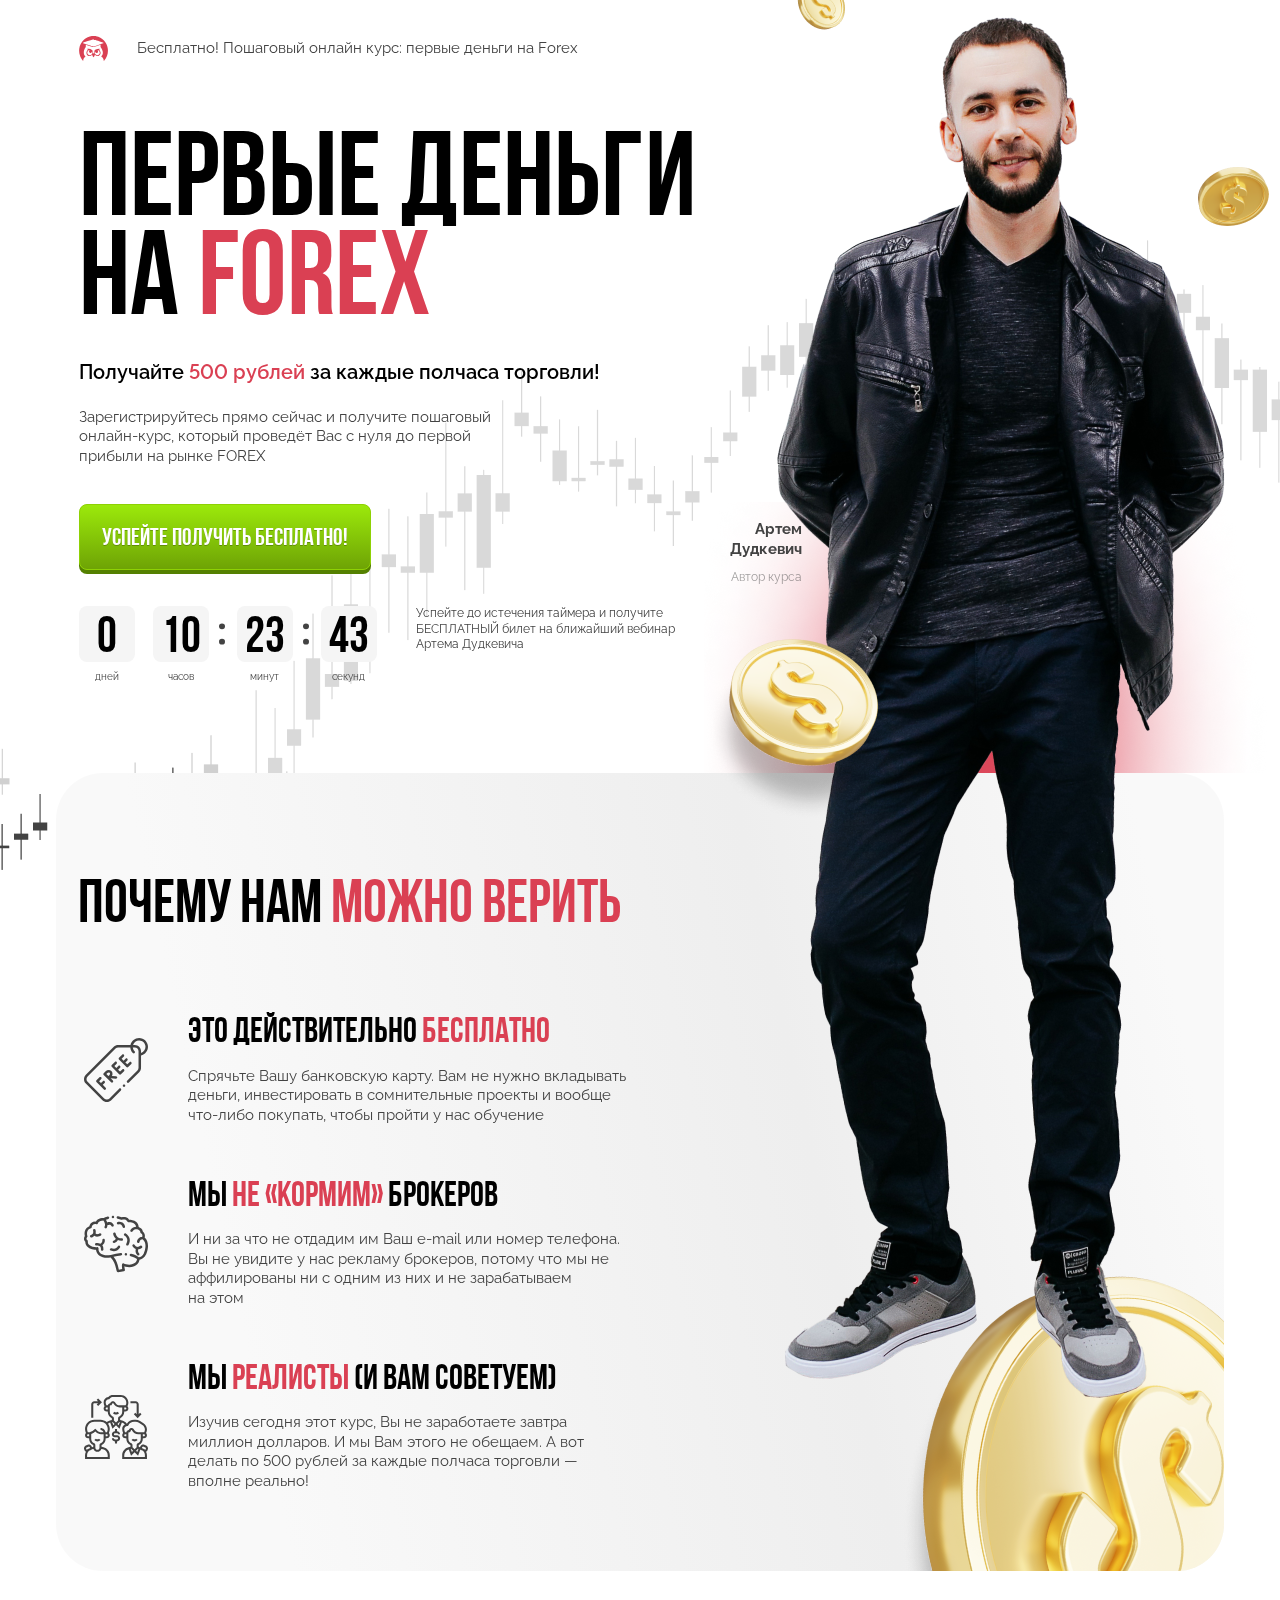
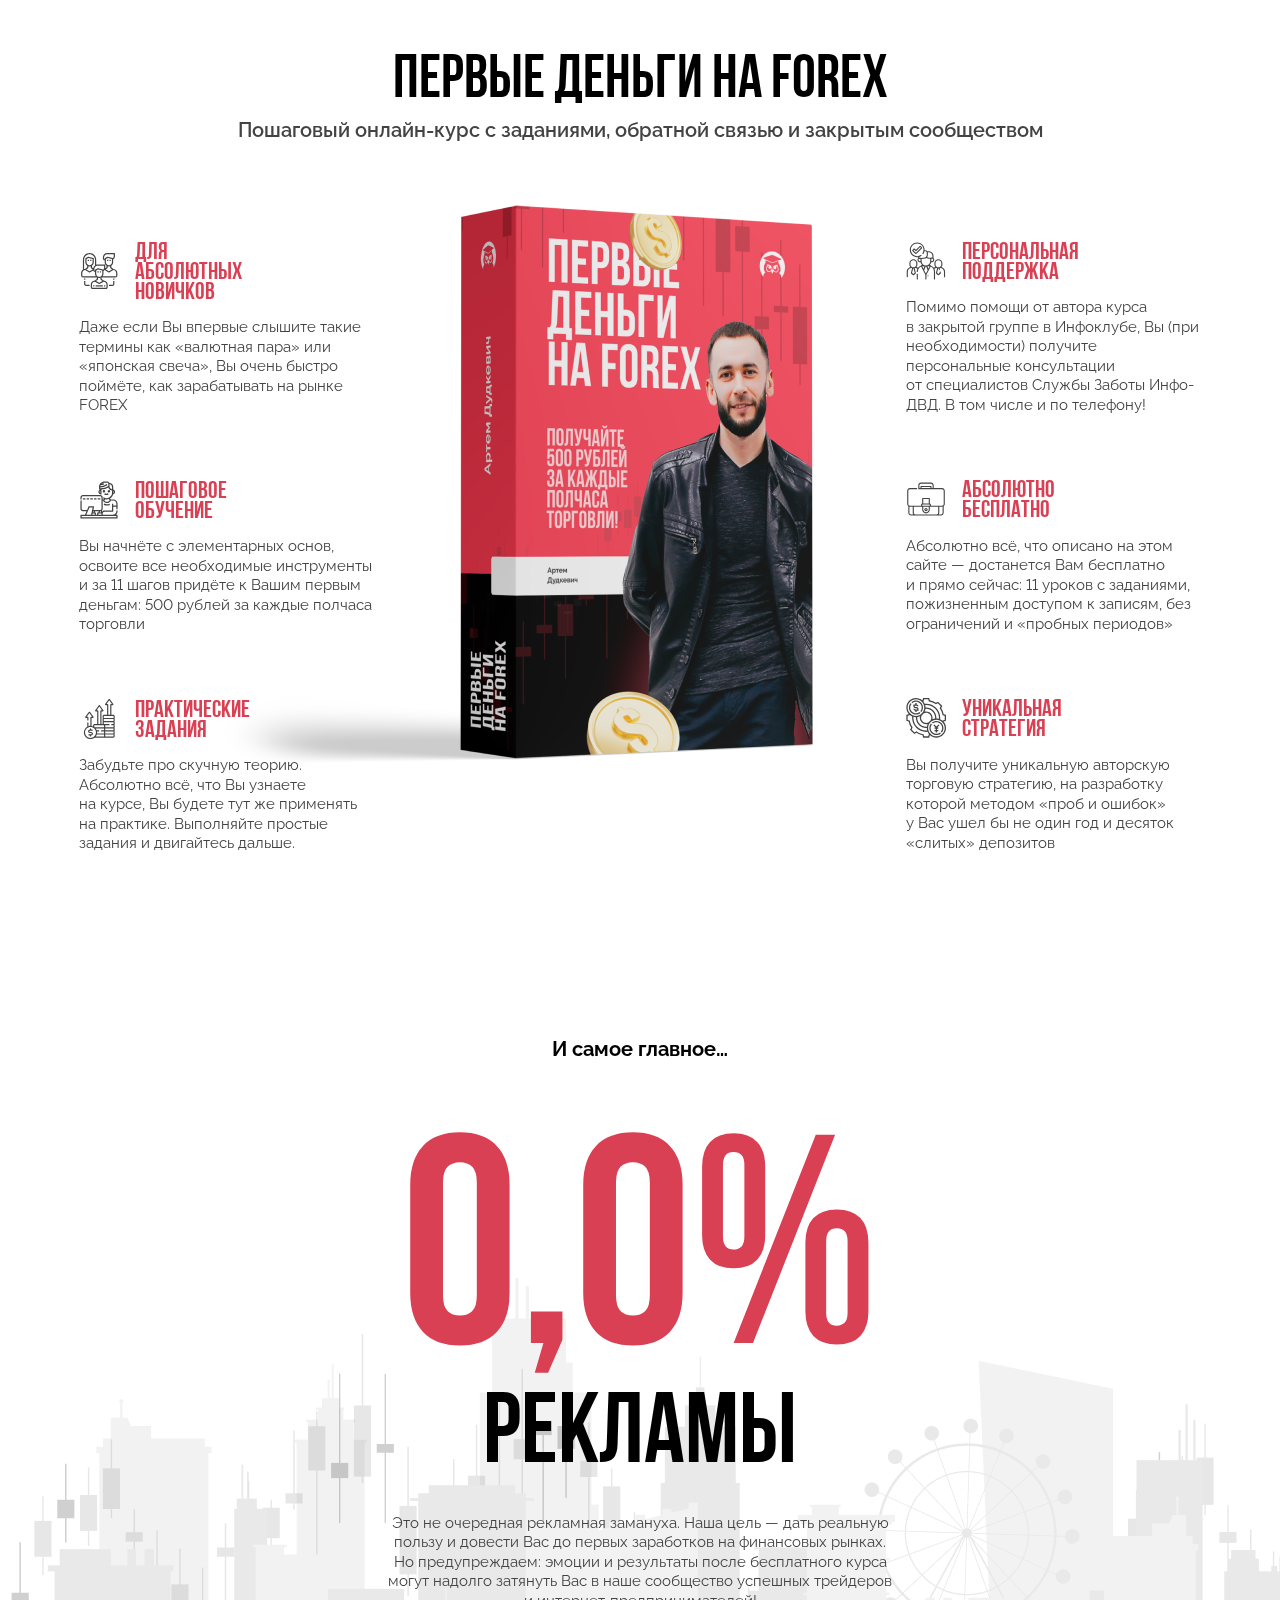
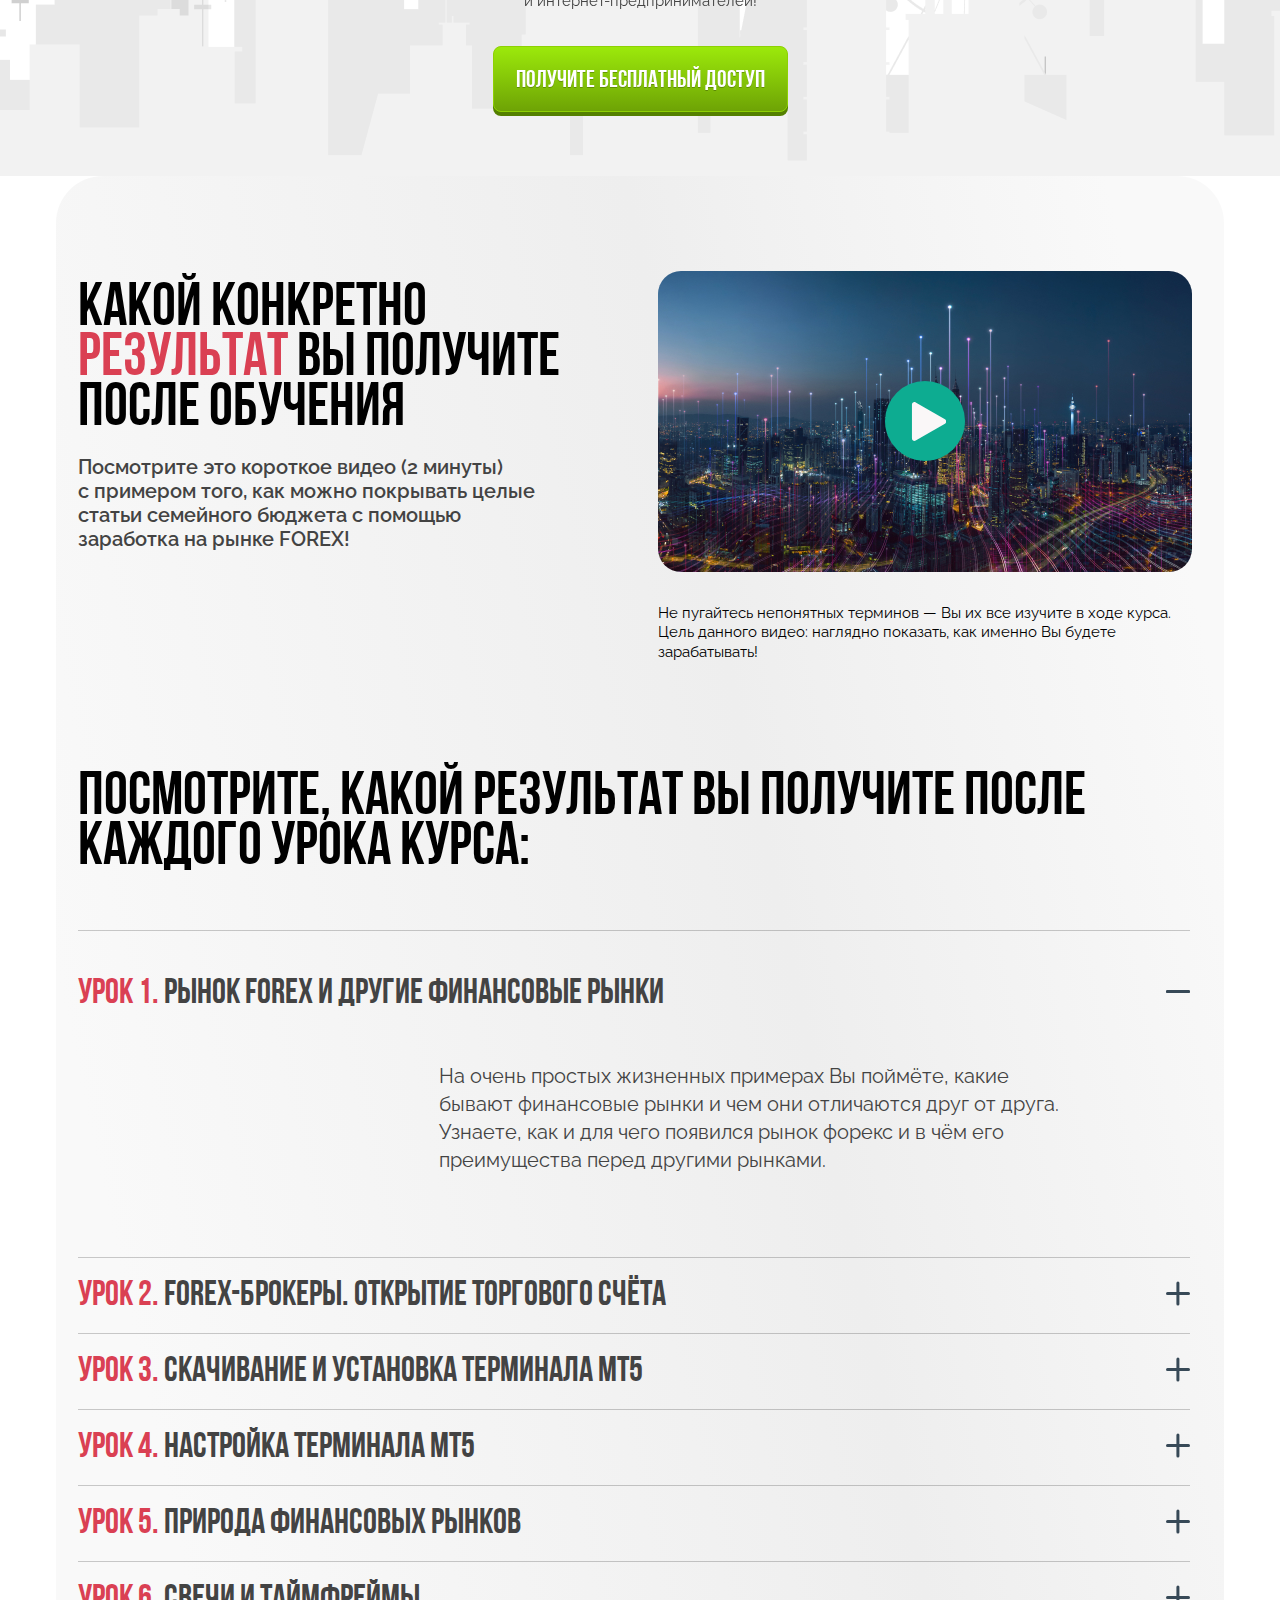
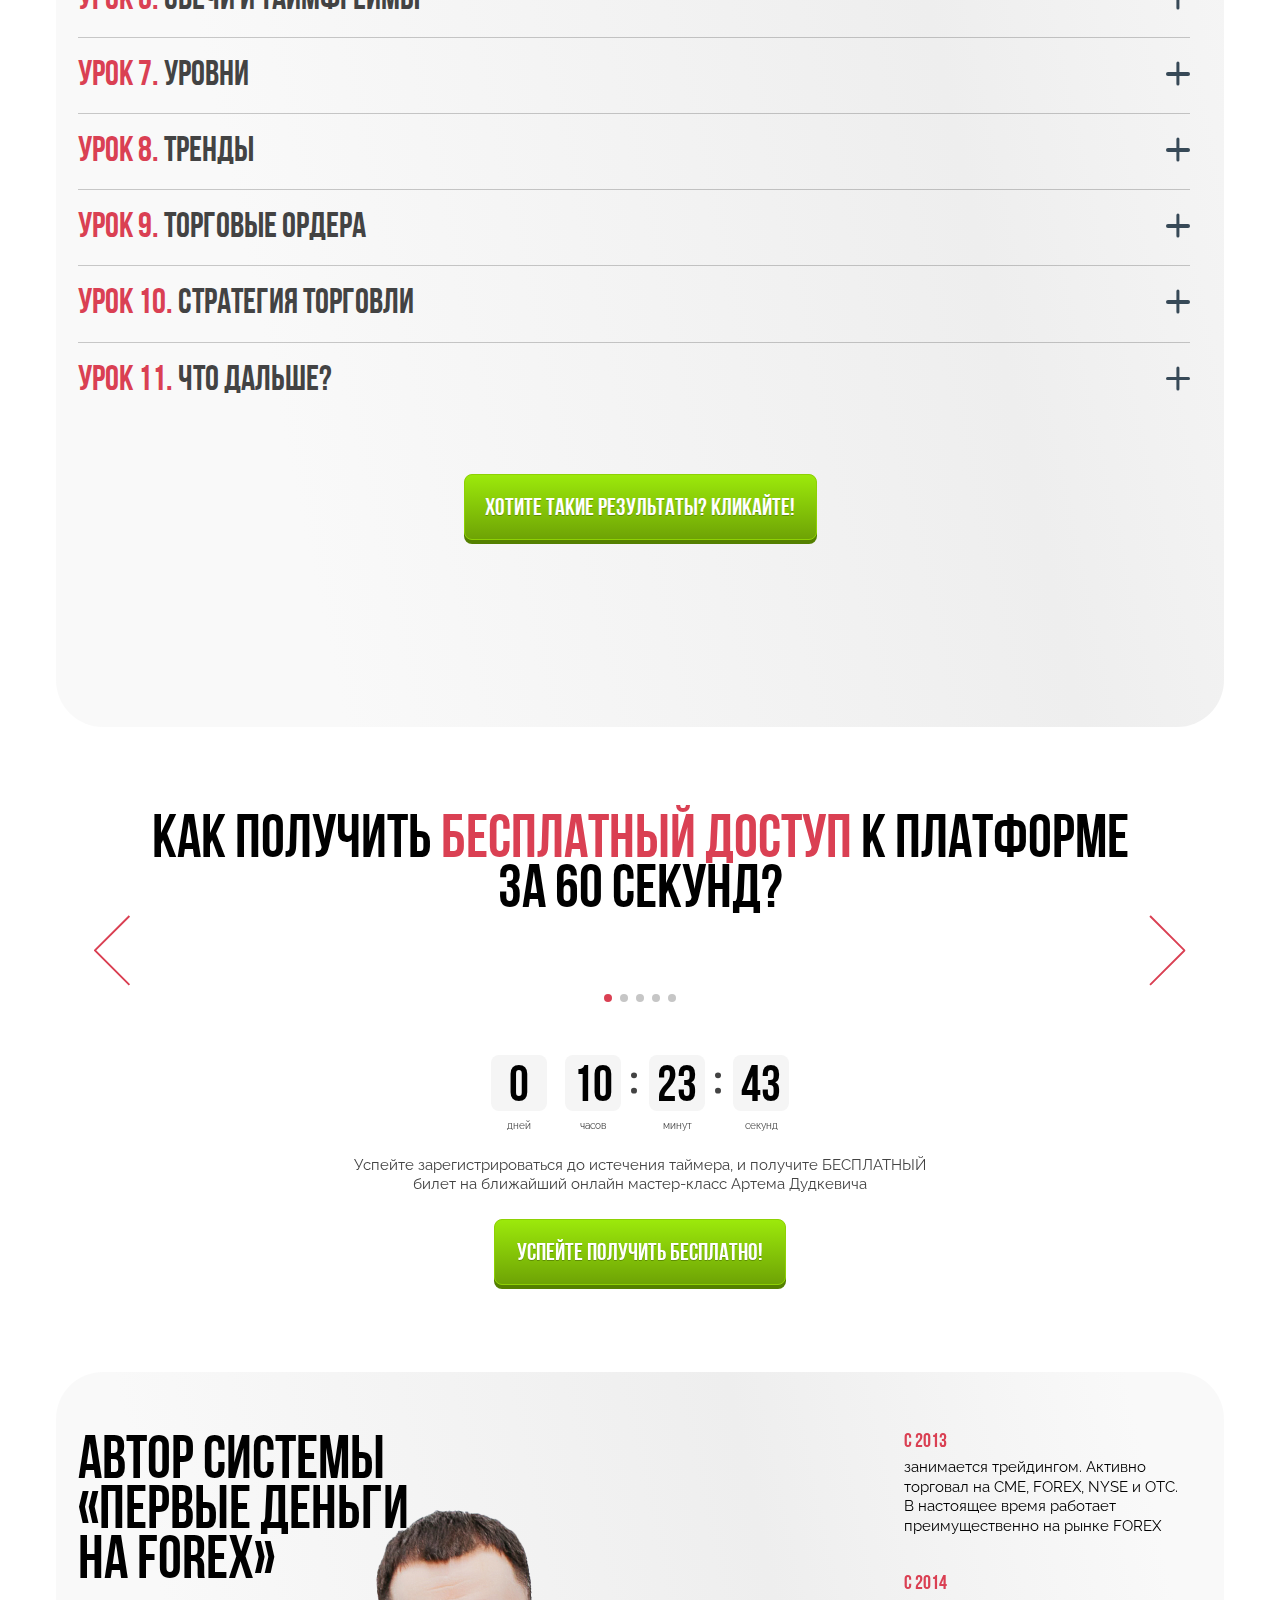
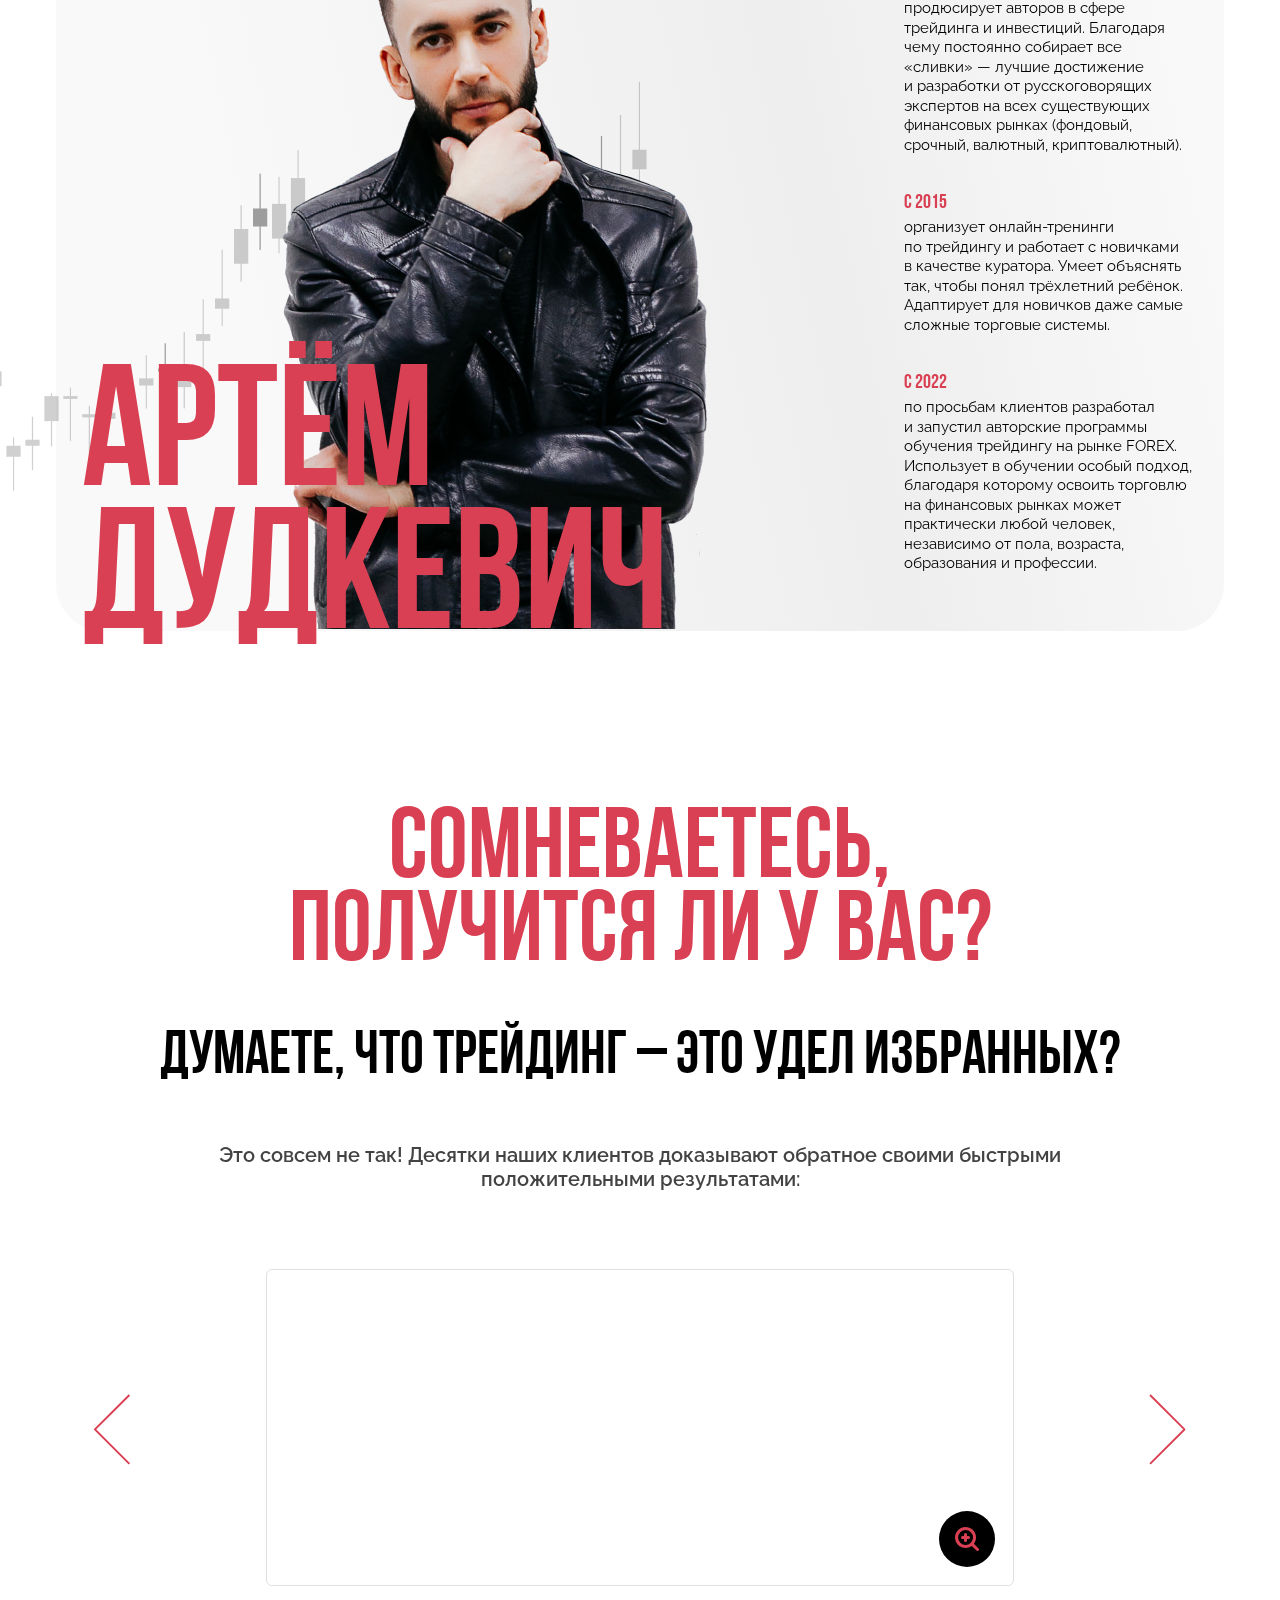
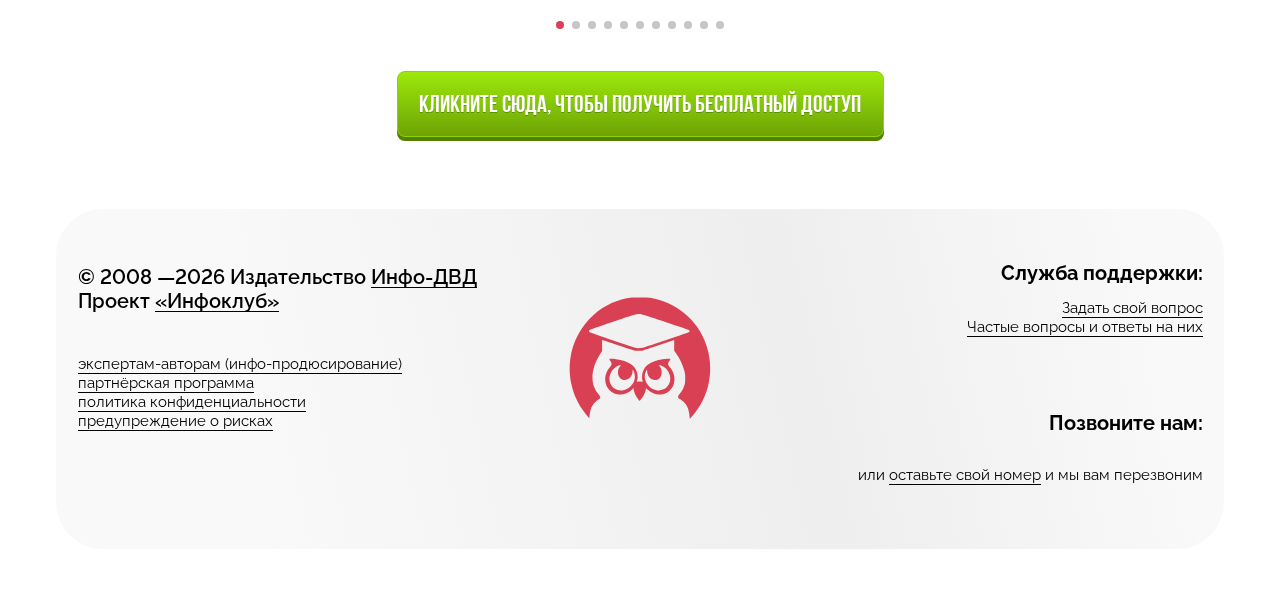
==== commit 2d1d5724: "edit favicon" ====
--- a/public/index.html
+++ b/public/index.html
@@ -4,11 +4,11 @@
 		<meta charset="utf-8">
 		<title>Главная</title>
 		<meta name="description" content="о чем страница">
-		<meta http-equiv="X-UA-Compatible" content="IE=edge"><link rel="apple-touch-icon" sizes="180x180" href="/favicon/apple-touch-icon.png">
-<link rel="icon" type="image/png" sizes="32x32" href="/favicon/favicon-32x32.png">
-<link rel="icon" type="image/png" sizes="16x16" href="/favicon/favicon-16x16.png">
-<link rel="manifest" href="/favicon/site.webmanifest">
-<link rel="mask-icon" href="/favicon/safari-pinned-tab.svg" color="#5bbad5">
+		<meta http-equiv="X-UA-Compatible" content="IE=edge"><link rel="apple-touch-icon" sizes="180x180" href="./favicon/apple-touch-icon.png">
+<link rel="icon" type="image/png" sizes="32x32" href="./favicon/favicon-32x32.png">
+<link rel="icon" type="image/png" sizes="16x16" href="./favicon/favicon-16x16.png">
+<link rel="manifest" href="./favicon/site.webmanifest">
+<link rel="mask-icon" href="./favicon/safari-pinned-tab.svg" color="#5bbad5">
 <meta name="msapplication-TileColor" content="#da532c">
 <meta name="theme-color" content="#ffffff">
 		<meta name="viewport" content="width=device-width,initial-scale=1.0,  shrink-to-fit=no"><meta name="format-detection" content="telephone=no"> 
--- a/public/css/main.min.css
+++ b/public/css/main.min.css
@@ -1 +1 @@
-@charset "UTF-8";@font-face{font-display:swap;font-family:Bebas;font-style:normal;font-weight:400;src:url(../fonts/Bebas/BebasNeueBold.woff2) format("woff2")}.icon{fill:currentColor;display:inline-block;height:1em;width:1em}.icon-arrow-left,.icon-arrow-right{font-size:7.4rem;width:.5135135135em}.icon-basket{font-size:2.4rem;width:.9166666667em}.icon-check{font-size:2.7rem;width:1em}.icon-fb,.icon-instagram{font-size:2.4rem;width:1em}.icon-play{font-size:3.1rem;width:.9032258065em}.icon-telegram,.icon-viber{font-size:1.6rem;width:1em}.icon-vk{font-size:2.4rem;width:1em}.icon-whatsapp{font-size:1.6rem;width:1em}.icon-zoom{font-size:2.4rem;width:1em}:root,[data-bs-theme=light]{--bs-blue:#0d6efd;--bs-indigo:#6610f2;--bs-purple:#6f42c1;--bs-pink:#d63384;--bs-red:#da4053;--bs-orange:#fd7e14;--bs-yellow:#ffc107;--bs-green:#8ed104;--bs-teal:#20c997;--bs-cyan:#0dcaf0;--bs-black:#000;--bs-white:#fff;--bs-gray:#374957;--bs-gray-dark:#343a40;--bs-gray-100:#f5f5f5;--bs-gray-200:#e9ecef;--bs-gray-300:#dee2e6;--bs-gray-400:#ced4da;--bs-gray-500:#adb5bd;--bs-gray-600:#374957;--bs-gray-700:#434343;--bs-gray-800:#343a40;--bs-gray-900:#212529;--bs-primary:#8ed104;--bs-secondary:#374957;--bs-success:#0d6efd;--bs-info:#0dcaf0;--bs-warning:#ffc107;--bs-danger:#da4053;--bs-light:#f5f5f5;--bs-dark:#212529;--bs-primary-rgb:142,209,4;--bs-secondary-rgb:55,73,87;--bs-success-rgb:13,110,253;--bs-info-rgb:13,202,240;--bs-warning-rgb:255,193,7;--bs-danger-rgb:218,64,83;--bs-light-rgb:245,245,245;--bs-dark-rgb:33,37,41;--bs-primary-text:#0a58ca;--bs-secondary-text:#374957;--bs-success-text:#72a703;--bs-info-text:#087990;--bs-warning-text:#997404;--bs-danger-text:#ae3342;--bs-light-text:#374957;--bs-dark-text:#434343;--bs-primary-bg-subtle:#cfe2ff;--bs-secondary-bg-subtle:#f5f5f5;--bs-success-bg-subtle:#e8f6cd;--bs-info-bg-subtle:#cff4fc;--bs-warning-bg-subtle:#fff3cd;--bs-danger-bg-subtle:#f8d9dd;--bs-light-bg-subtle:#fafafa;--bs-dark-bg-subtle:#ced4da;--bs-primary-border-subtle:#9ec5fe;--bs-secondary-border-subtle:#e9ecef;--bs-success-border-subtle:#d2ed9b;--bs-info-border-subtle:#9eeaf9;--bs-warning-border-subtle:#ffe69c;--bs-danger-border-subtle:#f0b3ba;--bs-light-border-subtle:#e9ecef;--bs-dark-border-subtle:#adb5bd;--bs-white-rgb:255,255,255;--bs-black-rgb:0,0,0;--bs-body-color-rgb:67,67,67;--bs-font-sans-serif:"Raleway",system-ui,-apple-system,"Segoe UI",Roboto,"Helvetica Neue",Arial,"Noto Sans","Liberation Sans",sans-serif,"Apple Color Emoji","Segoe UI Emoji","Segoe UI Symbol","Noto Color Emoji";--bs-font-monospace:"Bebas",SFMono-Regular,Menlo,Monaco,Consolas,"Liberation Mono","Courier New",monospace;--bs-gradient:linear-gradient(180deg,hsla(0,0%,100%,.15),hsla(0,0%,100%,0));--bs-body-font-family:var(--bs-font-sans-serif);--bs-body-font-size:0.9999999995rem;--bs-body-font-weight:400;--bs-body-line-height:1.5;--bs-body-color:#434343;--bs-emphasis-color-rgb:0,0,0;--bs-secondary-color:rgba(67,67,67,.75);--bs-secondary-color-rgb:67,67,67;--bs-secondary-bg:#e9ecef;--bs-secondary-bg-rgb:233,236,239;--bs-tertiary-color:rgba(67,67,67,.5);--bs-tertiary-color-rgb:67,67,67;--bs-tertiary-bg:#f5f5f5;--bs-tertiary-bg-rgb:245,245,245;--bs-body-bg:#fff;--bs-body-bg-rgb:255,255,255;--bs-heading-color:#000;--bs-link-color:#8ed104;--bs-link-color-rgb:142,209,4;--bs-link-decoration:none;--bs-link-hover-color:#72a703;--bs-link-hover-color-rgb:114,167,3;--bs-code-color:#d63384;--bs-border-width:1px;--bs-border-style:solid;--bs-border-color:#dee2e6;--bs-border-color-translucent:rgba(0,0,0,.175);--bs-border-radius:0.375rem;--bs-border-radius-sm:0.25rem;--bs-border-radius-lg:0.5rem;--bs-border-radius-xl:1rem;--bs-border-radius-2xl:2rem;--bs-border-radius-pill:50rem;--bs-box-shadow:0 0.5rem 1rem rgba(var(--bs-body-color-rgb),0.15);--bs-box-shadow-sm:0 0.125rem 0.25rem rgba(var(--bs-body-color-rgb),0.075);--bs-box-shadow-lg:0 1rem 3rem rgba(var(--bs-body-color-rgb),0.175);--bs-box-shadow-inset:inset 0 1px 2px rgba(var(--bs-body-color-rgb),0.075);--bs-emphasis-color:#000;--bs-form-control-bg:var(--bs-body-bg);--bs-form-control-disabled-bg:var(--bs-secondary-bg);--bs-highlight-bg:#fff3cd;--bs-breakpoint-xs:0;--bs-breakpoint-sm:576px;--bs-breakpoint-md:768px;--bs-breakpoint-lg:992px;--bs-breakpoint-xl:1100px;--bs-breakpoint-xxl:1136px}[data-bs-theme=dark]{--bs-body-color:#adb5bd;--bs-body-color-rgb:173,181,189;--bs-body-bg:#212529;--bs-body-bg-rgb:33,37,41;--bs-emphasis-color:#f5f5f5;--bs-emphasis-color-rgb:245,245,245;--bs-secondary-color:rgba(173,181,189,.75);--bs-secondary-color-rgb:173,181,189;--bs-secondary-bg:#343a40;--bs-secondary-bg-rgb:52,58,64;--bs-tertiary-color:rgba(173,181,189,.5);--bs-tertiary-color-rgb:173,181,189;--bs-tertiary-bg:#2b3035;--bs-tertiary-bg-rgb:43,48,53;--bs-emphasis-color:#fff;--bs-primary-text:#6ea8fe;--bs-secondary-text:#dee2e6;--bs-success-text:#bbe368;--bs-info-text:#6edff6;--bs-warning-text:#ffda6a;--bs-danger-text:#e98c98;--bs-light-text:#f5f5f5;--bs-dark-text:#dee2e6;--bs-primary-bg-subtle:#031633;--bs-secondary-bg-subtle:#212529;--bs-success-bg-subtle:#1c2a01;--bs-info-bg-subtle:#032830;--bs-warning-bg-subtle:#332701;--bs-danger-bg-subtle:#2c0d11;--bs-light-bg-subtle:#343a40;--bs-dark-bg-subtle:#1a1d20;--bs-primary-border-subtle:#084298;--bs-secondary-border-subtle:#434343;--bs-success-border-subtle:#557d02;--bs-info-border-subtle:#055160;--bs-warning-border-subtle:#664d03;--bs-danger-border-subtle:#832632;--bs-light-border-subtle:#434343;--bs-dark-border-subtle:#343a40;--bs-heading-color:#fff;--bs-link-color:#6ea8fe;--bs-link-hover-color:#9ec5fe;--bs-link-color-rgb:110,168,254;--bs-link-hover-color-rgb:158,197,254;--bs-code-color:#e685b5;--bs-border-color:#434343;--bs-border-color-translucent:hsla(0,0%,100%,.15)}*,:after,:before{box-sizing:border-box}body{-webkit-text-size-adjust:100%;-webkit-tap-highlight-color:rgba(0,0,0,0);background-color:var(--bs-body-bg);color:var(--bs-body-color);font-family:var(--bs-body-font-family);font-size:var(--bs-body-font-size);font-weight:var(--bs-body-font-weight);line-height:var(--bs-body-line-height);margin:0;text-align:var(--bs-body-text-align)}hr{border:0;border-top:var(--bs-border-width) solid;color:inherit;margin:1rem 0;opacity:.25}.h1,.h2,.h3,.h4,.h5,.h6,h1,h2,h3,h4,h5,h6{color:var(--bs-heading-color,inherit);font-family:Bebas,SFMono-Regular,Menlo,Monaco,Consolas,Liberation Mono,Courier New,monospace;font-weight:700;line-height:.83em;margin-bottom:.5rem;margin-top:0}.h1,h1{font-size:calc(1.925rem + 7.59375vw)}.h2,h2{font-size:calc(1.79167rem + 6.09375vw)}.h3,h3{font-size:calc(1.525rem + 3.09375vw)}.h4,h4{font-size:calc(1.35833rem + 1.21875vw)}.h5,h5{font-size:calc(1.285rem + .39375vw)}.h6,h6{font-size:calc(1.25833rem + .09375vw)}p{margin-bottom:1rem;margin-top:0}abbr[title]{cursor:help;-webkit-text-decoration:underline dotted;text-decoration:underline dotted;-webkit-text-decoration-skip-ink:none;text-decoration-skip-ink:none}address{font-style:normal;line-height:inherit;margin-bottom:1rem}ol,ul{padding-left:2rem}dl,ol,ul{margin-bottom:1rem;margin-top:0}ol ol,ol ul,ul ol,ul ul{margin-bottom:0}dt{font-weight:700}dd{margin-bottom:.5rem;margin-left:0}blockquote{margin:0 0 1rem}b,strong{font-weight:bolder}.small,small{font-size:.875em}.mark,mark{background-color:var(--bs-highlight-bg);padding:.1875em}sub,sup{font-size:.75em;line-height:0;position:relative;vertical-align:baseline}sub{bottom:-.25em}sup{top:-.5em}a{color:rgba(var(--bs-link-color-rgb),var(--bs-link-opacity,1));text-decoration:none}a:hover{--bs-link-color-rgb:var(--bs-link-hover-color-rgb)}a:not([href]):not([class]),a:not([href]):not([class]):hover{color:inherit;text-decoration:none}code,kbd,pre,samp{font-family:var(--bs-font-monospace);font-size:1em}pre{display:block;font-size:.875em;margin-bottom:1rem;margin-top:0;overflow:auto}pre code{color:inherit;font-size:inherit;word-break:normal}code{word-wrap:break-word;color:var(--bs-code-color);font-size:.875em}a>code{color:inherit}kbd{background-color:var(--bs-body-color);border-radius:.25rem;color:var(--bs-body-bg);font-size:.875em;padding:.1875rem .375rem}kbd kbd{font-size:1em;padding:0}figure{margin:0 0 1rem}img,svg{vertical-align:middle}table{border-collapse:collapse;caption-side:bottom}caption{color:var(--bs-secondary-color);padding-bottom:.5rem;padding-top:.5rem;text-align:left}th{text-align:inherit;text-align:-webkit-match-parent}tbody,td,tfoot,th,thead,tr{border:0 solid;border-color:inherit}label{display:inline-block}button{border-radius:0}button:focus:not(:focus-visible){outline:0}button,input,optgroup,select,textarea{font-family:inherit;font-size:inherit;line-height:inherit;margin:0}button,select{text-transform:none}[role=button]{cursor:pointer}select{word-wrap:normal}select:disabled{opacity:1}[list]:not([type=date]):not([type=datetime-local]):not([type=month]):not([type=week]):not([type=time])::-webkit-calendar-picker-indicator{display:none!important}[type=button],[type=reset],[type=submit],button{-webkit-appearance:button}[type=button]:not(:disabled),[type=reset]:not(:disabled),[type=submit]:not(:disabled),button:not(:disabled){cursor:pointer}::-moz-focus-inner{border-style:none;padding:0}textarea{resize:vertical}fieldset{border:0;margin:0;min-width:0;padding:0}legend{float:left;font-size:calc(1.275rem + .28125vw);line-height:inherit;margin-bottom:.5rem;padding:0;width:100%}legend+*{clear:left}::-webkit-datetime-edit-day-field,::-webkit-datetime-edit-fields-wrapper,::-webkit-datetime-edit-hour-field,::-webkit-datetime-edit-minute,::-webkit-datetime-edit-month-field,::-webkit-datetime-edit-text,::-webkit-datetime-edit-year-field{padding:0}::-webkit-inner-spin-button{height:auto}[type=search]{-webkit-appearance:textfield;outline-offset:-2px}::-webkit-search-decoration{-webkit-appearance:none}::-webkit-color-swatch-wrapper{padding:0}::-webkit-file-upload-button{-webkit-appearance:button;font:inherit}::file-selector-button{-webkit-appearance:button;font:inherit}output{display:inline-block}iframe{border:0}summary{cursor:pointer;display:list-item}progress{vertical-align:baseline}[hidden]{display:none!important}.lead{font-size:1.2499999994rem;font-weight:300}.display-1{font-size:calc(1.625rem + 4.21875vw);font-weight:300;line-height:.83em}.display-2{font-size:calc(1.575rem + 3.65625vw);font-weight:300;line-height:.83em}.display-3{font-size:calc(1.525rem + 3.09375vw);font-weight:300;line-height:.83em}.display-4{font-size:calc(1.475rem + 2.53125vw);font-weight:300;line-height:.83em}.display-5{font-size:calc(1.425rem + 1.96875vw);font-weight:300;line-height:.83em}.display-6{font-size:calc(1.375rem + 1.40625vw);font-weight:300;line-height:.83em}.list-inline,.list-unstyled{list-style:none;padding-left:0}.list-inline-item{display:inline-block}.list-inline-item:not(:last-child){margin-right:.5rem}.initialism{font-size:.875em;text-transform:uppercase}.blockquote{font-size:1.2499999994rem;margin-bottom:1rem}.blockquote>:last-child{margin-bottom:0}.blockquote-footer{color:#374957;font-size:.875em;margin-bottom:1rem;margin-top:-1rem}.blockquote-footer:before{content:"— "}.container,.container-fluid,.container-lg,.container-md,.container-sm,.container-xl,.container-xxl{--bs-gutter-x:1.3333333333rem;--bs-gutter-y:0;margin-left:auto;margin-right:auto;padding-left:calc(var(--bs-gutter-x)*.5);padding-right:calc(var(--bs-gutter-x)*.5);width:100%}.row{--bs-gutter-x:1.3333333333rem;--bs-gutter-y:0;display:flex;flex-wrap:wrap;margin-left:calc(var(--bs-gutter-x)*-.5);margin-right:calc(var(--bs-gutter-x)*-.5);margin-top:calc(var(--bs-gutter-y)*-1)}.row>*{flex-shrink:0;margin-top:var(--bs-gutter-y);max-width:100%;padding-left:calc(var(--bs-gutter-x)*.5);padding-right:calc(var(--bs-gutter-x)*.5);width:100%}.col{flex:1 0 0%}.row-cols-auto>*{flex:0 0 auto;width:auto}.row-cols-1>*{flex:0 0 auto;width:100%}.row-cols-2>*{flex:0 0 auto;width:50%}.row-cols-3>*{flex:0 0 auto;width:33.3333333333%}.row-cols-4>*{flex:0 0 auto;width:25%}.row-cols-5>*{flex:0 0 auto;width:20%}.row-cols-6>*{flex:0 0 auto;width:16.6666666667%}.col-auto{flex:0 0 auto;width:auto}.col-1{flex:0 0 auto;width:8.33333333%}.col-2{flex:0 0 auto;width:16.66666667%}.col-3{flex:0 0 auto;width:25%}.col-4{flex:0 0 auto;width:33.33333333%}.col-5{flex:0 0 auto;width:41.66666667%}.col-6{flex:0 0 auto;width:50%}.col-7{flex:0 0 auto;width:58.33333333%}.col-8{flex:0 0 auto;width:66.66666667%}.col-9{flex:0 0 auto;width:75%}.col-10{flex:0 0 auto;width:83.33333333%}.col-11{flex:0 0 auto;width:91.66666667%}.col-12{flex:0 0 auto;width:100%}.offset-1{margin-left:8.33333333%}.offset-2{margin-left:16.66666667%}.offset-3{margin-left:25%}.offset-4{margin-left:33.33333333%}.offset-5{margin-left:41.66666667%}.offset-6{margin-left:50%}.offset-7{margin-left:58.33333333%}.offset-8{margin-left:66.66666667%}.offset-9{margin-left:75%}.offset-10{margin-left:83.33333333%}.offset-11{margin-left:91.66666667%}.g-0,.gx-0{--bs-gutter-x:0}.g-0,.gy-0{--bs-gutter-y:0}.g-1,.gx-1{--bs-gutter-x:0.25rem}.g-1,.gy-1{--bs-gutter-y:0.25rem}.g-2,.gx-2{--bs-gutter-x:0.5rem}.g-2,.gy-2{--bs-gutter-y:0.5rem}.g-3,.gx-3{--bs-gutter-x:1rem}.g-3,.gy-3{--bs-gutter-y:1rem}.g-4,.gx-4{--bs-gutter-x:1.5rem}.g-4,.gy-4{--bs-gutter-y:1.5rem}.g-5,.gx-5{--bs-gutter-x:3rem}.g-5,.gy-5{--bs-gutter-y:3rem}.form-label{margin-bottom:.5rem}.col-form-label{font-size:inherit;line-height:1.5;margin-bottom:0;padding-bottom:calc(.375rem + var(--bs-border-width));padding-top:calc(.375rem + var(--bs-border-width))}.col-form-label-lg{font-size:1.2499999994rem;padding-bottom:calc(.5rem + var(--bs-border-width));padding-top:calc(.5rem + var(--bs-border-width))}.col-form-label-sm{font-size:.8749999996rem;padding-bottom:calc(.25rem + var(--bs-border-width));padding-top:calc(.25rem + var(--bs-border-width))}.form-text{color:var(--bs-secondary-color);font-size:.875em;margin-top:.25rem}.form-control{-webkit-appearance:none;-moz-appearance:none;appearance:none;background-clip:padding-box;background-color:var(--bs-form-control-bg);border:var(--bs-border-width) solid var(--bs-border-color);border-radius:.375rem;color:var(--bs-body-color);display:block;font-size:.9999999995rem;font-weight:400;line-height:1.5;padding:.375rem .75rem;transition:border-color .15s ease-in-out,box-shadow .15s ease-in-out;width:100%}.form-control[type=file]{overflow:hidden}.form-control[type=file]:not(:disabled):not([readonly]){cursor:pointer}.form-control:focus{background-color:var(--bs-form-control-bg);border-color:#c7e882;box-shadow:0 0 0 .25rem rgba(142,209,4,.25);color:var(--bs-body-color);outline:0}.form-control::-webkit-date-and-time-value{height:1.5em}.form-control::-webkit-datetime-edit{display:block;padding:0}.form-control::-moz-placeholder{color:var(--bs-secondary-color);opacity:1}.form-control::placeholder{color:var(--bs-secondary-color);opacity:1}.form-control:disabled{background-color:var(--bs-form-control-disabled-bg);opacity:1}.form-control::-webkit-file-upload-button{-webkit-margin-end:.75rem;background-color:var(--bs-tertiary-bg);border:0 solid;border-color:inherit;border-inline-end-width:var(--bs-border-width);border-radius:0;color:var(--bs-body-color);margin:-.375rem -.75rem;margin-inline-end:.75rem;padding:.375rem .75rem;pointer-events:none;-webkit-transition:color .15s ease-in-out,background-color .15s ease-in-out,border-color .15s ease-in-out,box-shadow .15s ease-in-out;transition:color .15s ease-in-out,background-color .15s ease-in-out,border-color .15s ease-in-out,box-shadow .15s ease-in-out}.form-control::file-selector-button{-webkit-margin-end:.75rem;background-color:var(--bs-tertiary-bg);border:0 solid;border-color:inherit;border-inline-end-width:var(--bs-border-width);border-radius:0;color:var(--bs-body-color);margin:-.375rem -.75rem;margin-inline-end:.75rem;padding:.375rem .75rem;pointer-events:none;transition:color .15s ease-in-out,background-color .15s ease-in-out,border-color .15s ease-in-out,box-shadow .15s ease-in-out}.form-control:hover:not(:disabled):not([readonly])::-webkit-file-upload-button{background-color:var(--bs-secondary-bg)}.form-control:hover:not(:disabled):not([readonly])::file-selector-button{background-color:var(--bs-secondary-bg)}.form-control-plaintext{background-color:transparent;border:solid transparent;border-width:var(--bs-border-width) 0;color:var(--bs-body-color);display:block;line-height:1.5;margin-bottom:0;padding:.375rem 0;width:100%}.form-control-plaintext:focus{outline:0}.form-control-plaintext.form-control-lg,.form-control-plaintext.form-control-sm{padding-left:0;padding-right:0}.form-control-sm{border-radius:.25rem;font-size:.8749999996rem;min-height:calc(1.5em + .5rem + var(--bs-border-width)*2);padding:.25rem .5rem}.form-control-sm::-webkit-file-upload-button{-webkit-margin-end:.5rem;margin:-.25rem -.5rem;margin-inline-end:.5rem;padding:.25rem .5rem}.form-control-sm::file-selector-button{-webkit-margin-end:.5rem;margin:-.25rem -.5rem;margin-inline-end:.5rem;padding:.25rem .5rem}.form-control-lg{border-radius:.5rem;font-size:1.2499999994rem;min-height:calc(1.5em + 1rem + var(--bs-border-width)*2);padding:.5rem 1rem}.form-control-lg::-webkit-file-upload-button{-webkit-margin-end:1rem;margin:-.5rem -1rem;margin-inline-end:1rem;padding:.5rem 1rem}.form-control-lg::file-selector-button{-webkit-margin-end:1rem;margin:-.5rem -1rem;margin-inline-end:1rem;padding:.5rem 1rem}textarea.form-control{min-height:calc(1.5em + .75rem + var(--bs-border-width)*2)}textarea.form-control-sm{min-height:calc(1.5em + .5rem + var(--bs-border-width)*2)}textarea.form-control-lg{min-height:calc(1.5em + 1rem + var(--bs-border-width)*2)}.form-control-color{height:calc(1.5em + .75rem + var(--bs-border-width)*2);padding:.375rem;width:3rem}.form-control-color:not(:disabled):not([readonly]){cursor:pointer}.form-control-color::-moz-color-swatch{border:0!important;border-radius:.375rem}.form-control-color::-webkit-color-swatch{border-radius:.375rem}.form-control-color.form-control-sm{height:calc(1.5em + .5rem + var(--bs-border-width)*2)}.form-control-color.form-control-lg{height:calc(1.5em + 1rem + var(--bs-border-width)*2)}.form-select,.select2-container--default .select2-selection--single{--bs-form-select-bg-img:url("data:image/svg+xml;charset=utf-8,%3Csvg xmlns='http://www.w3.org/2000/svg' viewBox='0 0 16 16'%3E%3Cpath fill='none' stroke='%23343a40' stroke-linecap='round' stroke-linejoin='round' stroke-width='2' d='m2 5 6 6 6-6'/%3E%3C/svg%3E");-moz-padding-start:calc(.75rem - 3px);-webkit-appearance:none;-moz-appearance:none;appearance:none;background-color:var(--bs-form-control-bg);background-image:var(--bs-form-select-bg-img),var(--bs-form-select-bg-icon,none);background-position:right .75rem center;background-repeat:no-repeat;background-size:16px 12px;border:var(--bs-border-width) solid var(--bs-border-color);border-radius:.375rem;color:var(--bs-body-color);display:block;font-size:.9999999995rem;font-weight:400;line-height:1.5;padding:.375rem 2.25rem .375rem .75rem;transition:border-color .15s ease-in-out,box-shadow .15s ease-in-out;width:100%}.form-select:focus,.select2-container--default .select2-selection--single:focus{border-color:#c7e882;box-shadow:0 0 0 .25rem rgba(142,209,4,.25);outline:0}.form-select[multiple],.form-select[size]:not([size="1"]),.select2-container--default [multiple].select2-selection--single,.select2-container--default [size].select2-selection--single:not([size="1"]){background-image:none;padding-right:.75rem}.form-select:disabled,.select2-container--default .select2-selection--single:disabled{background-color:var(--bs-form-control-disabled-bg)}.form-select:-moz-focusring,.select2-container--default .select2-selection--single:-moz-focusring{color:transparent;text-shadow:0 0 0 var(--bs-body-color)}.form-select-sm{border-radius:.25rem;font-size:.8749999996rem;padding-bottom:.25rem;padding-left:.5rem;padding-top:.25rem}.form-select-lg{border-radius:.5rem;font-size:1.2499999994rem;padding-bottom:.5rem;padding-left:1rem;padding-top:.5rem}.select2-container--default [data-bs-theme=dark] .select2-selection--single,[data-bs-theme=dark] .form-select,[data-bs-theme=dark] .select2-container--default .select2-selection--single{--bs-form-select-bg-img:url("data:image/svg+xml;charset=utf-8,%3Csvg xmlns='http://www.w3.org/2000/svg' viewBox='0 0 16 16'%3E%3Cpath fill='none' stroke='%23adb5bd' stroke-linecap='round' stroke-linejoin='round' stroke-width='2' d='m2 5 6 6 6-6'/%3E%3C/svg%3E")}.form-check{display:block;margin-bottom:.125rem;min-height:1.5rem;padding-left:1.5em}.form-check .form-check-input{float:left;margin-left:-1.5em}.form-check-reverse{padding-left:0;padding-right:1.5em;text-align:right}.form-check-reverse .form-check-input{float:right;margin-left:0;margin-right:-1.5em}.form-check-input{--bs-form-check-bg:var(--bs-form-control-bg);color-adjust:exact;-webkit-appearance:none;-moz-appearance:none;appearance:none;background-color:var(--bs-form-check-bg);background-image:var(--bs-form-check-bg-image);background-position:50%;background-repeat:no-repeat;background-size:contain;border:var(--bs-border-width) solid var(--bs-border-color);height:1em;margin-top:.25em;-webkit-print-color-adjust:exact;print-color-adjust:exact;vertical-align:top;width:1em}.form-check-input[type=checkbox]{border-radius:.25em}.form-check-input[type=radio]{border-radius:50%}.form-check-input:active{filter:brightness(90%)}.form-check-input:focus{border-color:#c7e882;box-shadow:0 0 0 .25rem rgba(142,209,4,.25);outline:0}.form-check-input:checked{background-color:#8ed104;border-color:#8ed104}.form-check-input:checked[type=checkbox]{--bs-form-check-bg-image:url("data:image/svg+xml;charset=utf-8,%3Csvg xmlns='http://www.w3.org/2000/svg' viewBox='0 0 20 20'%3E%3Cpath fill='none' stroke='%23fff' stroke-linecap='round' stroke-linejoin='round' stroke-width='3' d='m6 10 3 3 6-6'/%3E%3C/svg%3E")}.form-check-input:checked[type=radio]{--bs-form-check-bg-image:url("data:image/svg+xml;charset=utf-8,%3Csvg xmlns='http://www.w3.org/2000/svg' viewBox='-4 -4 8 8'%3E%3Ccircle r='2' fill='%23fff'/%3E%3C/svg%3E")}.form-check-input[type=checkbox]:indeterminate{--bs-form-check-bg-image:url("data:image/svg+xml;charset=utf-8,%3Csvg xmlns='http://www.w3.org/2000/svg' viewBox='0 0 20 20'%3E%3Cpath fill='none' stroke='%23fff' stroke-linecap='round' stroke-linejoin='round' stroke-width='3' d='M6 10h8'/%3E%3C/svg%3E");background-color:#8ed104;border-color:#8ed104}.form-check-input:disabled{filter:none;opacity:.5;pointer-events:none}.form-check-input:disabled~.form-check-label,.form-check-input[disabled]~.form-check-label{cursor:default;opacity:.5}.form-switch{padding-left:2.5em}.form-switch .form-check-input{--bs-form-switch-bg:url("data:image/svg+xml;charset=utf-8,%3Csvg xmlns='http://www.w3.org/2000/svg' viewBox='-4 -4 8 8'%3E%3Ccircle r='3' fill='rgba(0, 0, 0, 0.25)'/%3E%3C/svg%3E");background-image:var(--bs-form-switch-bg);background-position:0;border-radius:2em;margin-left:-2.5em;transition:background-position .15s ease-in-out;width:2em}.form-switch .form-check-input:focus{--bs-form-switch-bg:url("data:image/svg+xml;charset=utf-8,%3Csvg xmlns='http://www.w3.org/2000/svg' viewBox='-4 -4 8 8'%3E%3Ccircle r='3' fill='%23c7e882'/%3E%3C/svg%3E")}.form-switch .form-check-input:checked{--bs-form-switch-bg:url("data:image/svg+xml;charset=utf-8,%3Csvg xmlns='http://www.w3.org/2000/svg' viewBox='-4 -4 8 8'%3E%3Ccircle r='3' fill='%23fff'/%3E%3C/svg%3E");background-position:100%}.form-switch.form-check-reverse{padding-left:0;padding-right:2.5em}.form-switch.form-check-reverse .form-check-input{margin-left:0;margin-right:-2.5em}.form-check-inline{display:inline-block;margin-right:1rem}.btn-check{clip:rect(0,0,0,0);pointer-events:none;position:absolute}.btn-check:disabled+.btn,.btn-check[disabled]+.btn{filter:none;opacity:.65;pointer-events:none}[data-bs-theme=dark] .form-switch .form-check-input:not(:checked):not(:focus){--bs-form-switch-bg:url("data:image/svg+xml;charset=utf-8,%3Csvg xmlns='http://www.w3.org/2000/svg' viewBox='-4 -4 8 8'%3E%3Ccircle r='3' fill='rgba(255, 255, 255, 0.25)'/%3E%3C/svg%3E")}.form-range{-webkit-appearance:none;-moz-appearance:none;appearance:none;background-color:transparent;height:1.5rem;padding:0;width:100%}.form-range:focus{outline:0}.form-range:focus::-webkit-slider-thumb{box-shadow:0 0 0 1px #fff,0 0 0 .25rem rgba(142,209,4,.25)}.form-range:focus::-moz-range-thumb{box-shadow:0 0 0 1px #fff,0 0 0 .25rem rgba(142,209,4,.25)}.form-range::-moz-focus-outer{border:0}.form-range::-webkit-slider-thumb{-webkit-appearance:none;appearance:none;background-color:#8ed104;border:0;border-radius:1rem;height:1rem;margin-top:-.25rem;-webkit-transition:background-color .15s ease-in-out,border-color .15s ease-in-out,box-shadow .15s ease-in-out;transition:background-color .15s ease-in-out,border-color .15s ease-in-out,box-shadow .15s ease-in-out;width:1rem}.form-range::-webkit-slider-thumb:active{background-color:#ddf1b4}.form-range::-webkit-slider-runnable-track{background-color:var(--bs-tertiary-bg);border-color:transparent;border-radius:1rem;color:transparent;cursor:pointer;height:.5rem;width:100%}.form-range::-moz-range-thumb{-moz-appearance:none;appearance:none;background-color:#8ed104;border:0;border-radius:1rem;height:1rem;-moz-transition:background-color .15s ease-in-out,border-color .15s ease-in-out,box-shadow .15s ease-in-out;transition:background-color .15s ease-in-out,border-color .15s ease-in-out,box-shadow .15s ease-in-out;width:1rem}.form-range::-moz-range-thumb:active{background-color:#ddf1b4}.form-range::-moz-range-track{background-color:var(--bs-tertiary-bg);border-color:transparent;border-radius:1rem;color:transparent;cursor:pointer;height:.5rem;width:100%}.form-range:disabled{pointer-events:none}.form-range:disabled::-webkit-slider-thumb{background-color:var(--bs-secondary-color)}.form-range:disabled::-moz-range-thumb{background-color:var(--bs-secondary-color)}.form-floating{position:relative}.form-floating:before:not(.form-control:disabled){background-color:var(--bs-form-control-bg);border-radius:.375rem;content:"";height:1.875em;left:var(--bs-border-width);position:absolute;top:var(--bs-border-width);width:calc(100% - 1.125em - .5625rem)}.form-floating>.form-control,.form-floating>.form-control-plaintext,.form-floating>.form-select,.select2-container--default .form-floating>.select2-selection--single{height:calc(3.5rem + var(--bs-border-width)*2);line-height:1.25}.form-floating>label{border:var(--bs-border-width) solid transparent;height:100%;left:0;overflow:hidden;padding:1rem .75rem;pointer-events:none;position:absolute;text-align:start;text-overflow:ellipsis;top:0;transform-origin:0 0;transition:opacity .1s ease-in-out,transform .1s ease-in-out;white-space:nowrap;width:100%}.form-floating>.form-control,.form-floating>.form-control-plaintext{padding:1rem .75rem}.form-floating>.form-control-plaintext::-moz-placeholder,.form-floating>.form-control::-moz-placeholder{color:transparent}.form-floating>.form-control-plaintext::placeholder,.form-floating>.form-control::placeholder{color:transparent}.form-floating>.form-control-plaintext:not(:-moz-placeholder-shown),.form-floating>.form-control:not(:-moz-placeholder-shown){padding-bottom:.625rem;padding-top:1.625rem}.form-floating>.form-control-plaintext:focus,.form-floating>.form-control-plaintext:not(:placeholder-shown),.form-floating>.form-control:focus,.form-floating>.form-control:not(:placeholder-shown){padding-bottom:.625rem;padding-top:1.625rem}.form-floating>.form-control-plaintext:-webkit-autofill,.form-floating>.form-control:-webkit-autofill{padding-bottom:.625rem;padding-top:1.625rem}.form-floating>.form-select,.select2-container--default .form-floating>.select2-selection--single{padding-bottom:.625rem;padding-top:1.625rem}.form-floating>.form-control:not(:-moz-placeholder-shown)~label{opacity:.65;transform:scale(.85) translateY(-.5rem) translateX(.15rem)}.form-floating>.form-control-plaintext~label,.form-floating>.form-control:focus~label,.form-floating>.form-control:not(:placeholder-shown)~label,.form-floating>.form-select~label,.select2-container--default .form-floating>.select2-selection--single~label{opacity:.65;transform:scale(.85) translateY(-.5rem) translateX(.15rem)}.form-floating>.form-control:-webkit-autofill~label{opacity:.65;transform:scale(.85) translateY(-.5rem) translateX(.15rem)}.form-floating>.form-control-plaintext~label{border-width:var(--bs-border-width) 0}.form-floating>.form-control:disabled~label{color:#374957}.input-group{align-items:stretch;display:flex;flex-wrap:wrap;position:relative;width:100%}.input-group>.form-control,.input-group>.form-floating,.input-group>.form-select,.select2-container--default .input-group>.select2-selection--single{flex:1 1 auto;min-width:0;position:relative;width:1%}.input-group>.form-control:focus,.input-group>.form-floating:focus-within,.input-group>.form-select:focus,.select2-container--default .input-group>.select2-selection--single:focus{z-index:5}.input-group .btn{position:relative;z-index:2}.input-group .btn:focus{z-index:5}.input-group-text{align-items:center;background-color:var(--bs-tertiary-bg);border:var(--bs-border-width) solid var(--bs-border-color);border-radius:.375rem;color:var(--bs-body-color);display:flex;font-size:.9999999995rem;font-weight:400;line-height:1.5;padding:.375rem .75rem;text-align:center;white-space:nowrap}.input-group-lg>.btn,.input-group-lg>.form-control,.input-group-lg>.form-select,.input-group-lg>.input-group-text,.select2-container--default .input-group-lg>.select2-selection--single{border-radius:.5rem;font-size:1.2499999994rem;padding:.5rem 1rem}.input-group-sm>.btn,.input-group-sm>.form-control,.input-group-sm>.form-select,.input-group-sm>.input-group-text,.select2-container--default .input-group-sm>.select2-selection--single{border-radius:.25rem;font-size:.8749999996rem;padding:.25rem .5rem}.input-group-lg>.form-select,.input-group-sm>.form-select,.select2-container--default .input-group-lg>.select2-selection--single,.select2-container--default .input-group-sm>.select2-selection--single{padding-right:3rem}.input-group.has-validation>.dropdown-toggle:nth-last-child(n+4),.input-group.has-validation>.form-floating:nth-last-child(n+3)>.form-control,.input-group.has-validation>.form-floating:nth-last-child(n+3)>.form-select,.input-group.has-validation>:nth-last-child(n+3):not(.dropdown-toggle):not(.dropdown-menu):not(.form-floating),.input-group:not(.has-validation)>.dropdown-toggle:nth-last-child(n+3),.input-group:not(.has-validation)>.form-floating:not(:last-child)>.form-control,.input-group:not(.has-validation)>.form-floating:not(:last-child)>.form-select,.input-group:not(.has-validation)>:not(:last-child):not(.dropdown-toggle):not(.dropdown-menu):not(.form-floating),.select2-container--default .input-group.has-validation>.form-floating:nth-last-child(n+3)>.select2-selection--single,.select2-container--default .input-group:not(.has-validation)>.form-floating:not(:last-child)>.select2-selection--single{border-bottom-right-radius:0;border-top-right-radius:0}.input-group>:not(:first-child):not(.dropdown-menu):not(.valid-tooltip):not(.valid-feedback):not(.invalid-tooltip):not(.invalid-feedback){border-bottom-left-radius:0;border-top-left-radius:0;margin-left:calc(var(--bs-border-width)*-1)}.input-group>.form-floating:not(:first-child)>.form-control,.input-group>.form-floating:not(:first-child)>.form-select,.select2-container--default .input-group>.form-floating:not(:first-child)>.select2-selection--single{border-bottom-left-radius:0;border-top-left-radius:0}.valid-feedback{color:var(--bs-success-text);display:none;font-size:.875em;margin-top:.25rem;width:100%}.valid-tooltip{background-color:var(--bs-success);border-radius:var(--bs-border-radius);color:#fff;display:none;font-size:.8749999996rem;margin-top:.1rem;max-width:100%;padding:.25rem .5rem;position:absolute;top:100%;z-index:5}.is-valid~.valid-feedback,.is-valid~.valid-tooltip,.was-validated :valid~.valid-feedback,.was-validated :valid~.valid-tooltip{display:block}.form-control.is-valid,.was-validated .form-control:valid{background-image:url("data:image/svg+xml;charset=utf-8,%3Csvg xmlns='http://www.w3.org/2000/svg' viewBox='0 0 8 8'%3E%3Cpath fill='%230d6efd' d='M2.3 6.73.6 4.53c-.4-1.04.46-1.4 1.1-.8l1.1 1.4 3.4-3.8c.6-.63 1.6-.27 1.2.7l-4 4.6c-.43.5-.8.4-1.1.1z'/%3E%3C/svg%3E");background-position:right calc(.375em + .1875rem) center;background-repeat:no-repeat;background-size:calc(.75em + .375rem) calc(.75em + .375rem);border-color:var(--bs-success);padding-right:calc(1.5em + .75rem)}.form-control.is-valid:focus,.was-validated .form-control:valid:focus{border-color:var(--bs-success);box-shadow:0 0 0 .25rem rgba(var(--bs-success-rgb),.25)}.was-validated textarea.form-control:valid,textarea.form-control.is-valid{background-position:top calc(.375em + .1875rem) right calc(.375em + .1875rem);padding-right:calc(1.5em + .75rem)}.form-select.is-valid,.select2-container--default .is-valid.select2-selection--single,.select2-container--default .was-validated .select2-selection--single:valid,.was-validated .form-select:valid,.was-validated .select2-container--default .select2-selection--single:valid{border-color:var(--bs-success)}.form-select.is-valid:not([multiple]):not([size]),.form-select.is-valid:not([multiple])[size="1"],.select2-container--default .is-valid.select2-selection--single:not([multiple]):not([size]),.select2-container--default .is-valid.select2-selection--single:not([multiple])[size="1"],.select2-container--default .was-validated .select2-selection--single:valid:not([multiple]):not([size]),.select2-container--default .was-validated .select2-selection--single:valid:not([multiple])[size="1"],.was-validated .form-select:valid:not([multiple]):not([size]),.was-validated .form-select:valid:not([multiple])[size="1"],.was-validated .select2-container--default .select2-selection--single:valid:not([multiple]):not([size]),.was-validated .select2-container--default .select2-selection--single:valid:not([multiple])[size="1"]{--bs-form-select-bg-icon:url("data:image/svg+xml;charset=utf-8,%3Csvg xmlns='http://www.w3.org/2000/svg' viewBox='0 0 8 8'%3E%3Cpath fill='%230d6efd' d='M2.3 6.73.6 4.53c-.4-1.04.46-1.4 1.1-.8l1.1 1.4 3.4-3.8c.6-.63 1.6-.27 1.2.7l-4 4.6c-.43.5-.8.4-1.1.1z'/%3E%3C/svg%3E");background-position:right .75rem center,center right 2.25rem;background-size:16px 12px,calc(.75em + .375rem) calc(.75em + .375rem);padding-right:4.125rem}.form-select.is-valid:focus,.select2-container--default .is-valid.select2-selection--single:focus,.select2-container--default .was-validated .select2-selection--single:valid:focus,.was-validated .form-select:valid:focus,.was-validated .select2-container--default .select2-selection--single:valid:focus{border-color:var(--bs-success);box-shadow:0 0 0 .25rem rgba(var(--bs-success-rgb),.25)}.form-control-color.is-valid,.was-validated .form-control-color:valid{width:calc(3.75rem + 1.5em)}.form-check-input.is-valid,.was-validated .form-check-input:valid{border-color:var(--bs-success)}.form-check-input.is-valid:checked,.was-validated .form-check-input:valid:checked{background-color:var(--bs-success-text)}.form-check-input.is-valid:focus,.was-validated .form-check-input:valid:focus{box-shadow:0 0 0 .25rem rgba(var(--bs-success-rgb),.25)}.form-check-input.is-valid~.form-check-label,.was-validated .form-check-input:valid~.form-check-label{color:var(--bs-success-text)}.form-check-inline .form-check-input~.valid-feedback{margin-left:.5em}.input-group>.form-control:not(:focus).is-valid,.input-group>.form-floating:not(:focus-within).is-valid,.input-group>.form-select:not(:focus).is-valid,.select2-container--default .input-group>.select2-selection--single:not(:focus).is-valid,.select2-container--default .was-validated .input-group>.select2-selection--single:not(:focus):valid,.was-validated .input-group>.form-control:not(:focus):valid,.was-validated .input-group>.form-floating:not(:focus-within):valid,.was-validated .input-group>.form-select:not(:focus):valid,.was-validated .select2-container--default .input-group>.select2-selection--single:not(:focus):valid{z-index:3}.invalid-feedback{color:var(--bs-danger-text);display:none;font-size:.875em;margin-top:.25rem;width:100%}.invalid-tooltip{background-color:var(--bs-danger);border-radius:var(--bs-border-radius);color:#fff;display:none;font-size:.8749999996rem;margin-top:.1rem;max-width:100%;padding:.25rem .5rem;position:absolute;top:100%;z-index:5}.is-invalid~.invalid-feedback,.is-invalid~.invalid-tooltip,.was-validated :invalid~.invalid-feedback,.was-validated :invalid~.invalid-tooltip{display:block}.form-control.is-invalid,.was-validated .form-control:invalid{background-image:url("data:image/svg+xml;charset=utf-8,%3Csvg xmlns='http://www.w3.org/2000/svg' width='12' height='12' fill='none' stroke='%23DA4053'%3E%3Ccircle cx='6' cy='6' r='4.5'/%3E%3Cpath stroke-linejoin='round' d='M5.8 3.6h.4L6 6.5z'/%3E%3Ccircle cx='6' cy='8.2' r='.6' fill='%23DA4053' stroke='none'/%3E%3C/svg%3E");background-position:right calc(.375em + .1875rem) center;background-repeat:no-repeat;background-size:calc(.75em + .375rem) calc(.75em + .375rem);border-color:var(--bs-danger);padding-right:calc(1.5em + .75rem)}.form-control.is-invalid:focus,.was-validated .form-control:invalid:focus{border-color:var(--bs-danger);box-shadow:0 0 0 .25rem rgba(var(--bs-danger-rgb),.25)}.was-validated textarea.form-control:invalid,textarea.form-control.is-invalid{background-position:top calc(.375em + .1875rem) right calc(.375em + .1875rem);padding-right:calc(1.5em + .75rem)}.form-select.is-invalid,.select2-container--default .is-invalid.select2-selection--single,.select2-container--default .was-validated .select2-selection--single:invalid,.was-validated .form-select:invalid,.was-validated .select2-container--default .select2-selection--single:invalid{border-color:var(--bs-danger)}.form-select.is-invalid:not([multiple]):not([size]),.form-select.is-invalid:not([multiple])[size="1"],.select2-container--default .is-invalid.select2-selection--single:not([multiple]):not([size]),.select2-container--default .is-invalid.select2-selection--single:not([multiple])[size="1"],.select2-container--default .was-validated .select2-selection--single:invalid:not([multiple]):not([size]),.select2-container--default .was-validated .select2-selection--single:invalid:not([multiple])[size="1"],.was-validated .form-select:invalid:not([multiple]):not([size]),.was-validated .form-select:invalid:not([multiple])[size="1"],.was-validated .select2-container--default .select2-selection--single:invalid:not([multiple]):not([size]),.was-validated .select2-container--default .select2-selection--single:invalid:not([multiple])[size="1"]{--bs-form-select-bg-icon:url("data:image/svg+xml;charset=utf-8,%3Csvg xmlns='http://www.w3.org/2000/svg' width='12' height='12' fill='none' stroke='%23DA4053'%3E%3Ccircle cx='6' cy='6' r='4.5'/%3E%3Cpath stroke-linejoin='round' d='M5.8 3.6h.4L6 6.5z'/%3E%3Ccircle cx='6' cy='8.2' r='.6' fill='%23DA4053' stroke='none'/%3E%3C/svg%3E");background-position:right .75rem center,center right 2.25rem;background-size:16px 12px,calc(.75em + .375rem) calc(.75em + .375rem);padding-right:4.125rem}.form-select.is-invalid:focus,.select2-container--default .is-invalid.select2-selection--single:focus,.select2-container--default .was-validated .select2-selection--single:invalid:focus,.was-validated .form-select:invalid:focus,.was-validated .select2-container--default .select2-selection--single:invalid:focus{border-color:var(--bs-danger);box-shadow:0 0 0 .25rem rgba(var(--bs-danger-rgb),.25)}.form-control-color.is-invalid,.was-validated .form-control-color:invalid{width:calc(3.75rem + 1.5em)}.form-check-input.is-invalid,.was-validated .form-check-input:invalid{border-color:var(--bs-danger)}.form-check-input.is-invalid:checked,.was-validated .form-check-input:invalid:checked{background-color:var(--bs-danger-text)}.form-check-input.is-invalid:focus,.was-validated .form-check-input:invalid:focus{box-shadow:0 0 0 .25rem rgba(var(--bs-danger-rgb),.25)}.form-check-input.is-invalid~.form-check-label,.was-validated .form-check-input:invalid~.form-check-label{color:var(--bs-danger-text)}.form-check-inline .form-check-input~.invalid-feedback{margin-left:.5em}.input-group>.form-control:not(:focus).is-invalid,.input-group>.form-floating:not(:focus-within).is-invalid,.input-group>.form-select:not(:focus).is-invalid,.select2-container--default .input-group>.select2-selection--single:not(:focus).is-invalid,.select2-container--default .was-validated .input-group>.select2-selection--single:not(:focus):invalid,.was-validated .input-group>.form-control:not(:focus):invalid,.was-validated .input-group>.form-floating:not(:focus-within):invalid,.was-validated .input-group>.form-select:not(:focus):invalid,.was-validated .select2-container--default .input-group>.select2-selection--single:not(:focus):invalid{z-index:4}.btn{--bs-btn-padding-x:0.75rem;--bs-btn-padding-y:0.375rem;--bs-btn-font-family: ;--bs-btn-font-size:0.9999999995rem;--bs-btn-font-weight:400;--bs-btn-line-height:1.5;--bs-btn-color:#434343;--bs-btn-bg:transparent;--bs-btn-border-width:var(--bs-border-width);--bs-btn-border-color:transparent;--bs-btn-border-radius:0.375rem;--bs-btn-hover-border-color:transparent;--bs-btn-box-shadow:inset 0 1px 0 hsla(0,0%,100%,.15),0 1px 1px rgba(0,0,0,.075);--bs-btn-disabled-opacity:0.65;--bs-btn-focus-box-shadow:0 0 0 0.25rem rgba(var(--bs-btn-focus-shadow-rgb),.5);background-color:var(--bs-btn-bg);border:var(--bs-btn-border-width) solid var(--bs-btn-border-color);border-radius:var(--bs-btn-border-radius);color:var(--bs-btn-color);cursor:pointer;display:inline-block;font-family:var(--bs-btn-font-family);font-size:var(--bs-btn-font-size);font-weight:var(--bs-btn-font-weight);line-height:var(--bs-btn-line-height);padding:var(--bs-btn-padding-y) var(--bs-btn-padding-x);text-align:center;transition:color .15s ease-in-out,background-color .15s ease-in-out,border-color .15s ease-in-out,box-shadow .15s ease-in-out;-webkit-user-select:none;-moz-user-select:none;user-select:none;vertical-align:middle}.btn:hover{background-color:var(--bs-btn-hover-bg);border-color:var(--bs-btn-hover-border-color);color:var(--bs-btn-hover-color)}.btn-check+.btn:hover{background-color:var(--bs-btn-bg);border-color:var(--bs-btn-border-color);color:var(--bs-btn-color)}.btn:focus-visible{background-color:var(--bs-btn-hover-bg);border-color:var(--bs-btn-hover-border-color);box-shadow:var(--bs-btn-focus-box-shadow);color:var(--bs-btn-hover-color);outline:0}.btn-check:focus-visible+.btn{border-color:var(--bs-btn-hover-border-color);box-shadow:var(--bs-btn-focus-box-shadow);outline:0}.btn-check:checked+.btn,.btn.active,.btn.show,.btn:first-child:active,:not(.btn-check)+.btn:active{background-color:var(--bs-btn-active-bg);border-color:var(--bs-btn-active-border-color);color:var(--bs-btn-active-color)}.btn-check:checked+.btn:focus-visible,.btn.active:focus-visible,.btn.show:focus-visible,.btn:first-child:active:focus-visible,:not(.btn-check)+.btn:active:focus-visible{box-shadow:var(--bs-btn-focus-box-shadow)}.btn.disabled,.btn:disabled,fieldset:disabled .btn{background-color:var(--bs-btn-disabled-bg);border-color:var(--bs-btn-disabled-border-color);color:var(--bs-btn-disabled-color);opacity:var(--bs-btn-disabled-opacity);pointer-events:none}.btn-primary{--bs-btn-color:#000;--bs-btn-bg:#8ed104;--bs-btn-border-color:#8ed104;--bs-btn-hover-color:#000;--bs-btn-hover-bg:#9fd82a;--bs-btn-hover-border-color:#99d61d;--bs-btn-focus-shadow-rgb:121,178,3;--bs-btn-active-color:#000;--bs-btn-active-bg:#a5da36;--bs-btn-active-border-color:#99d61d;--bs-btn-active-shadow:inset 0 3px 5px rgba(0,0,0,.125);--bs-btn-disabled-color:#000;--bs-btn-disabled-bg:#8ed104;--bs-btn-disabled-border-color:#8ed104}.btn-secondary{--bs-btn-color:#fff;--bs-btn-bg:#374957;--bs-btn-border-color:#374957;--bs-btn-hover-color:#fff;--bs-btn-hover-bg:#2f3e4a;--bs-btn-hover-border-color:#2c3a46;--bs-btn-focus-shadow-rgb:85,100,112;--bs-btn-active-color:#fff;--bs-btn-active-bg:#2c3a46;--bs-btn-active-border-color:#293741;--bs-btn-active-shadow:inset 0 3px 5px rgba(0,0,0,.125);--bs-btn-disabled-color:#fff;--bs-btn-disabled-bg:#374957;--bs-btn-disabled-border-color:#374957}.btn-success{--bs-btn-color:#fff;--bs-btn-bg:#0d6efd;--bs-btn-border-color:#0d6efd;--bs-btn-hover-color:#fff;--bs-btn-hover-bg:#0b5ed7;--bs-btn-hover-border-color:#0a58ca;--bs-btn-focus-shadow-rgb:49,132,253;--bs-btn-active-color:#fff;--bs-btn-active-bg:#0a58ca;--bs-btn-active-border-color:#0a53be;--bs-btn-active-shadow:inset 0 3px 5px rgba(0,0,0,.125);--bs-btn-disabled-color:#fff;--bs-btn-disabled-bg:#0d6efd;--bs-btn-disabled-border-color:#0d6efd}.btn-info{--bs-btn-color:#000;--bs-btn-bg:#0dcaf0;--bs-btn-border-color:#0dcaf0;--bs-btn-hover-color:#000;--bs-btn-hover-bg:#31d2f2;--bs-btn-hover-border-color:#25cff2;--bs-btn-focus-shadow-rgb:11,172,204;--bs-btn-active-color:#000;--bs-btn-active-bg:#3dd5f3;--bs-btn-active-border-color:#25cff2;--bs-btn-active-shadow:inset 0 3px 5px rgba(0,0,0,.125);--bs-btn-disabled-color:#000;--bs-btn-disabled-bg:#0dcaf0;--bs-btn-disabled-border-color:#0dcaf0}.btn-warning{--bs-btn-color:#000;--bs-btn-bg:#ffc107;--bs-btn-border-color:#ffc107;--bs-btn-hover-color:#000;--bs-btn-hover-bg:#ffca2c;--bs-btn-hover-border-color:#ffc720;--bs-btn-focus-shadow-rgb:217,164,6;--bs-btn-active-color:#000;--bs-btn-active-bg:#ffcd39;--bs-btn-active-border-color:#ffc720;--bs-btn-active-shadow:inset 0 3px 5px rgba(0,0,0,.125);--bs-btn-disabled-color:#000;--bs-btn-disabled-bg:#ffc107;--bs-btn-disabled-border-color:#ffc107}.btn-danger{--bs-btn-color:#000;--bs-btn-bg:#da4053;--bs-btn-border-color:#da4053;--bs-btn-hover-color:#000;--bs-btn-hover-bg:#e05d6d;--bs-btn-hover-border-color:#de5364;--bs-btn-focus-shadow-rgb:185,54,71;--bs-btn-active-color:#000;--bs-btn-active-bg:#e16675;--bs-btn-active-border-color:#de5364;--bs-btn-active-shadow:inset 0 3px 5px rgba(0,0,0,.125);--bs-btn-disabled-color:#000;--bs-btn-disabled-bg:#da4053;--bs-btn-disabled-border-color:#da4053}.btn-light{--bs-btn-color:#000;--bs-btn-bg:#f5f5f5;--bs-btn-border-color:#f5f5f5;--bs-btn-hover-color:#000;--bs-btn-hover-bg:#d0d0d0;--bs-btn-hover-border-color:#c4c4c4;--bs-btn-focus-shadow-rgb:208,208,208;--bs-btn-active-color:#000;--bs-btn-active-bg:#c4c4c4;--bs-btn-active-border-color:#b8b8b8;--bs-btn-active-shadow:inset 0 3px 5px rgba(0,0,0,.125);--bs-btn-disabled-color:#000;--bs-btn-disabled-bg:#f5f5f5;--bs-btn-disabled-border-color:#f5f5f5}.btn-dark{--bs-btn-color:#fff;--bs-btn-bg:#212529;--bs-btn-border-color:#212529;--bs-btn-hover-color:#fff;--bs-btn-hover-bg:#424649;--bs-btn-hover-border-color:#373b3e;--bs-btn-focus-shadow-rgb:66,70,73;--bs-btn-active-color:#fff;--bs-btn-active-bg:#4d5154;--bs-btn-active-border-color:#373b3e;--bs-btn-active-shadow:inset 0 3px 5px rgba(0,0,0,.125);--bs-btn-disabled-color:#fff;--bs-btn-disabled-bg:#212529;--bs-btn-disabled-border-color:#212529}.btn-outline-primary{--bs-btn-color:#8ed104;--bs-btn-border-color:#8ed104;--bs-btn-hover-color:#000;--bs-btn-hover-bg:#8ed104;--bs-btn-hover-border-color:#8ed104;--bs-btn-focus-shadow-rgb:142,209,4;--bs-btn-active-color:#000;--bs-btn-active-bg:#8ed104;--bs-btn-active-border-color:#8ed104;--bs-btn-active-shadow:inset 0 3px 5px rgba(0,0,0,.125);--bs-btn-disabled-color:#8ed104;--bs-btn-disabled-bg:transparent;--bs-btn-disabled-border-color:#8ed104;--bs-gradient:none}.btn-outline-secondary{--bs-btn-color:#374957;--bs-btn-border-color:#374957;--bs-btn-hover-color:#fff;--bs-btn-hover-bg:#374957;--bs-btn-hover-border-color:#374957;--bs-btn-focus-shadow-rgb:55,73,87;--bs-btn-active-color:#fff;--bs-btn-active-bg:#374957;--bs-btn-active-border-color:#374957;--bs-btn-active-shadow:inset 0 3px 5px rgba(0,0,0,.125);--bs-btn-disabled-color:#374957;--bs-btn-disabled-bg:transparent;--bs-btn-disabled-border-color:#374957;--bs-gradient:none}.btn-outline-success{--bs-btn-color:#0d6efd;--bs-btn-border-color:#0d6efd;--bs-btn-hover-color:#fff;--bs-btn-hover-bg:#0d6efd;--bs-btn-hover-border-color:#0d6efd;--bs-btn-focus-shadow-rgb:13,110,253;--bs-btn-active-color:#fff;--bs-btn-active-bg:#0d6efd;--bs-btn-active-border-color:#0d6efd;--bs-btn-active-shadow:inset 0 3px 5px rgba(0,0,0,.125);--bs-btn-disabled-color:#0d6efd;--bs-btn-disabled-bg:transparent;--bs-btn-disabled-border-color:#0d6efd;--bs-gradient:none}.btn-outline-info{--bs-btn-color:#0dcaf0;--bs-btn-border-color:#0dcaf0;--bs-btn-hover-color:#000;--bs-btn-hover-bg:#0dcaf0;--bs-btn-hover-border-color:#0dcaf0;--bs-btn-focus-shadow-rgb:13,202,240;--bs-btn-active-color:#000;--bs-btn-active-bg:#0dcaf0;--bs-btn-active-border-color:#0dcaf0;--bs-btn-active-shadow:inset 0 3px 5px rgba(0,0,0,.125);--bs-btn-disabled-color:#0dcaf0;--bs-btn-disabled-bg:transparent;--bs-btn-disabled-border-color:#0dcaf0;--bs-gradient:none}.btn-outline-warning{--bs-btn-color:#ffc107;--bs-btn-border-color:#ffc107;--bs-btn-hover-color:#000;--bs-btn-hover-bg:#ffc107;--bs-btn-hover-border-color:#ffc107;--bs-btn-focus-shadow-rgb:255,193,7;--bs-btn-active-color:#000;--bs-btn-active-bg:#ffc107;--bs-btn-active-border-color:#ffc107;--bs-btn-active-shadow:inset 0 3px 5px rgba(0,0,0,.125);--bs-btn-disabled-color:#ffc107;--bs-btn-disabled-bg:transparent;--bs-btn-disabled-border-color:#ffc107;--bs-gradient:none}.btn-outline-danger{--bs-btn-color:#da4053;--bs-btn-border-color:#da4053;--bs-btn-hover-color:#000;--bs-btn-hover-bg:#da4053;--bs-btn-hover-border-color:#da4053;--bs-btn-focus-shadow-rgb:218,64,83;--bs-btn-active-color:#000;--bs-btn-active-bg:#da4053;--bs-btn-active-border-color:#da4053;--bs-btn-active-shadow:inset 0 3px 5px rgba(0,0,0,.125);--bs-btn-disabled-color:#da4053;--bs-btn-disabled-bg:transparent;--bs-btn-disabled-border-color:#da4053;--bs-gradient:none}.btn-outline-light{--bs-btn-color:#f5f5f5;--bs-btn-border-color:#f5f5f5;--bs-btn-hover-color:#000;--bs-btn-hover-bg:#f5f5f5;--bs-btn-hover-border-color:#f5f5f5;--bs-btn-focus-shadow-rgb:245,245,245;--bs-btn-active-color:#000;--bs-btn-active-bg:#f5f5f5;--bs-btn-active-border-color:#f5f5f5;--bs-btn-active-shadow:inset 0 3px 5px rgba(0,0,0,.125);--bs-btn-disabled-color:#f5f5f5;--bs-btn-disabled-bg:transparent;--bs-btn-disabled-border-color:#f5f5f5;--bs-gradient:none}.btn-outline-dark{--bs-btn-color:#212529;--bs-btn-border-color:#212529;--bs-btn-hover-color:#fff;--bs-btn-hover-bg:#212529;--bs-btn-hover-border-color:#212529;--bs-btn-focus-shadow-rgb:33,37,41;--bs-btn-active-color:#fff;--bs-btn-active-bg:#212529;--bs-btn-active-border-color:#212529;--bs-btn-active-shadow:inset 0 3px 5px rgba(0,0,0,.125);--bs-btn-disabled-color:#212529;--bs-btn-disabled-bg:transparent;--bs-btn-disabled-border-color:#212529;--bs-gradient:none}.btn-link{--bs-btn-font-weight:400;--bs-btn-color:var(--bs-link-color);--bs-btn-bg:transparent;--bs-btn-border-color:transparent;--bs-btn-hover-color:var(--bs-link-hover-color);--bs-btn-hover-border-color:transparent;--bs-btn-active-color:var(--bs-link-hover-color);--bs-btn-active-border-color:transparent;--bs-btn-disabled-color:#374957;--bs-btn-disabled-border-color:transparent;--bs-btn-box-shadow:none;--bs-btn-focus-shadow-rgb:121,178,3;text-decoration:none}.btn-link:focus-visible{color:var(--bs-btn-color)}.btn-link:hover{color:var(--bs-btn-hover-color)}.btn-lg{--bs-btn-padding-y:0.5rem;--bs-btn-padding-x:1rem;--bs-btn-font-size:1.2499999994rem;--bs-btn-border-radius:0.5rem}.btn-sm{--bs-btn-padding-y:0.25rem;--bs-btn-padding-x:0.5rem;--bs-btn-font-size:0.8749999996rem;--bs-btn-border-radius:0.25rem}.clearfix:after{clear:both;content:"";display:block}.text-bg-primary{background-color:RGBA(142,209,4,var(--bs-bg-opacity,1))!important;color:#000!important}.text-bg-secondary{background-color:RGBA(55,73,87,var(--bs-bg-opacity,1))!important;color:#fff!important}.text-bg-success{background-color:RGBA(13,110,253,var(--bs-bg-opacity,1))!important;color:#fff!important}.text-bg-info{background-color:RGBA(13,202,240,var(--bs-bg-opacity,1))!important;color:#000!important}.text-bg-warning{background-color:RGBA(255,193,7,var(--bs-bg-opacity,1))!important;color:#000!important}.text-bg-danger{background-color:RGBA(218,64,83,var(--bs-bg-opacity,1))!important;color:#000!important}.text-bg-light{background-color:RGBA(245,245,245,var(--bs-bg-opacity,1))!important;color:#000!important}.text-bg-dark{background-color:RGBA(33,37,41,var(--bs-bg-opacity,1))!important;color:#fff!important}.link-primary{color:#8ed104!important}.link-primary:focus,.link-primary:hover{color:#a5da36!important}.link-secondary{color:#374957!important}.link-secondary:focus,.link-secondary:hover{color:#2c3a46!important}.link-success{color:#0d6efd!important}.link-success:focus,.link-success:hover{color:#0a58ca!important}.link-info{color:#0dcaf0!important}.link-info:focus,.link-info:hover{color:#3dd5f3!important}.link-warning{color:#ffc107!important}.link-warning:focus,.link-warning:hover{color:#ffcd39!important}.link-danger{color:#da4053!important}.link-danger:focus,.link-danger:hover{color:#e16675!important}.link-light{color:#f5f5f5!important}.link-light:focus,.link-light:hover{color:#f7f7f7!important}.link-dark{color:#212529!important}.link-dark:focus,.link-dark:hover{color:#1a1e21!important}.ratio{position:relative;width:100%}.ratio:before{content:"";display:block;padding-top:var(--bs-aspect-ratio)}.ratio>*{height:100%;left:0;position:absolute;top:0;width:100%}.ratio-1x1{--bs-aspect-ratio:100%}.ratio-4x3{--bs-aspect-ratio:75%}.ratio-16x9{--bs-aspect-ratio:56.25%}.ratio-21x9{--bs-aspect-ratio:42.8571428571%}.fixed-top{top:0}.fixed-bottom,.fixed-top{left:0;position:fixed;right:0;z-index:1030}.fixed-bottom{bottom:0}.sticky-top{top:0}.sticky-bottom,.sticky-top{position:sticky;z-index:1020}.sticky-bottom{bottom:0}.hstack{align-items:center;flex-direction:row}.hstack,.vstack{align-self:stretch;display:flex}.vstack{flex:1 1 auto;flex-direction:column}.visually-hidden,.visually-hidden-focusable:not(:focus):not(:focus-within){clip:rect(0,0,0,0)!important;border:0!important;height:1px!important;margin:-1px!important;overflow:hidden!important;padding:0!important;position:absolute!important;white-space:nowrap!important;width:1px!important}.stretched-link:after{bottom:0;content:"";left:0;position:absolute;right:0;top:0;z-index:1}.text-truncate{overflow:hidden;text-overflow:ellipsis;white-space:nowrap}.vr{align-self:stretch;background-color:currentcolor;display:inline-block;min-height:1em;opacity:.25;width:1px}.align-baseline{vertical-align:baseline!important}.align-top{vertical-align:top!important}.align-middle{vertical-align:middle!important}.align-bottom{vertical-align:bottom!important}.align-text-bottom{vertical-align:text-bottom!important}.align-text-top{vertical-align:text-top!important}.float-start{float:left!important}.float-end{float:right!important}.float-none{float:none!important}.object-fit-contain{-o-object-fit:contain!important;object-fit:contain!important}.object-fit-cover{-o-object-fit:cover!important;object-fit:cover!important}.object-fit-fill{-o-object-fit:fill!important;object-fit:fill!important}.object-fit-scale{-o-object-fit:scale-down!important;object-fit:scale-down!important}.object-fit-none{-o-object-fit:none!important;object-fit:none!important}.opacity-0{opacity:0!important}.opacity-25{opacity:.25!important}.opacity-50{opacity:.5!important}.opacity-75{opacity:.75!important}.opacity-100{opacity:1!important}.overflow-auto{overflow:auto!important}.overflow-hidden{overflow:hidden!important}.overflow-visible{overflow:visible!important}.overflow-scroll{overflow:scroll!important}.overflow-x-auto{overflow-x:auto!important}.overflow-x-hidden{overflow-x:hidden!important}.overflow-x-visible{overflow-x:visible!important}.overflow-x-scroll{overflow-x:scroll!important}.overflow-y-auto{overflow-y:auto!important}.overflow-y-hidden{overflow-y:hidden!important}.overflow-y-visible{overflow-y:visible!important}.overflow-y-scroll{overflow-y:scroll!important}.d-inline{display:inline!important}.d-inline-block{display:inline-block!important}.d-block{display:block!important}.d-grid{display:grid!important}.d-table{display:table!important}.d-table-row{display:table-row!important}.d-table-cell{display:table-cell!important}.d-flex{display:flex!important}.d-inline-flex{display:inline-flex!important}.d-none{display:none!important}.shadow{box-shadow:0 .5rem 1rem rgba(var(--bs-body-color-rgb),.15)!important}.shadow-sm{box-shadow:0 .125rem .25rem rgba(var(--bs-body-color-rgb),.075)!important}.shadow-lg{box-shadow:0 1rem 3rem rgba(var(--bs-body-color-rgb),.175)!important}.shadow-none{box-shadow:none!important}.position-static{position:static!important}.position-relative{position:relative!important}.position-absolute{position:absolute!important}.position-fixed{position:fixed!important}.position-sticky{position:sticky!important}.top-0{top:0!important}.top-50{top:50%!important}.top-100{top:100%!important}.bottom-0{bottom:0!important}.bottom-50{bottom:50%!important}.bottom-100{bottom:100%!important}.start-0{left:0!important}.start-50{left:50%!important}.start-100{left:100%!important}.end-0{right:0!important}.end-50{right:50%!important}.end-100{right:100%!important}.translate-middle{transform:translate(-50%,-50%)!important}.translate-middle-x{transform:translateX(-50%)!important}.translate-middle-y{transform:translateY(-50%)!important}.border{border:var(--bs-border-width) var(--bs-border-style) var(--bs-border-color)!important}.border-0{border:0!important}.border-top{border-top:var(--bs-border-width) var(--bs-border-style) var(--bs-border-color)!important}.border-top-0{border-top:0!important}.border-end{border-right:var(--bs-border-width) var(--bs-border-style) var(--bs-border-color)!important}.border-end-0{border-right:0!important}.border-bottom{border-bottom:var(--bs-border-width) var(--bs-border-style) var(--bs-border-color)!important}.border-bottom-0{border-bottom:0!important}.border-start{border-left:var(--bs-border-width) var(--bs-border-style) var(--bs-border-color)!important}.border-start-0{border-left:0!important}.border-primary{--bs-border-opacity:1;border-color:rgba(var(--bs-primary-rgb),var(--bs-border-opacity))!important}.border-secondary{--bs-border-opacity:1;border-color:rgba(var(--bs-secondary-rgb),var(--bs-border-opacity))!important}.border-success{--bs-border-opacity:1;border-color:rgba(var(--bs-success-rgb),var(--bs-border-opacity))!important}.border-info{--bs-border-opacity:1;border-color:rgba(var(--bs-info-rgb),var(--bs-border-opacity))!important}.border-warning{--bs-border-opacity:1;border-color:rgba(var(--bs-warning-rgb),var(--bs-border-opacity))!important}.border-danger{--bs-border-opacity:1;border-color:rgba(var(--bs-danger-rgb),var(--bs-border-opacity))!important}.border-light{--bs-border-opacity:1;border-color:rgba(var(--bs-light-rgb),var(--bs-border-opacity))!important}.border-dark{--bs-border-opacity:1;border-color:rgba(var(--bs-dark-rgb),var(--bs-border-opacity))!important}.border-white{--bs-border-opacity:1;border-color:rgba(var(--bs-white-rgb),var(--bs-border-opacity))!important}.border-primary-subtle{border-color:var(--bs-primary-border-subtle)!important}.border-secondary-subtle{border-color:var(--bs-secondary-border-subtle)!important}.border-success-subtle{border-color:var(--bs-success-border-subtle)!important}.border-info-subtle{border-color:var(--bs-info-border-subtle)!important}.border-warning-subtle{border-color:var(--bs-warning-border-subtle)!important}.border-danger-subtle{border-color:var(--bs-danger-border-subtle)!important}.border-light-subtle{border-color:var(--bs-light-border-subtle)!important}.border-dark-subtle{border-color:var(--bs-dark-border-subtle)!important}.border-1{--bs-border-width:1px}.border-2{--bs-border-width:2px}.border-3{--bs-border-width:3px}.border-4{--bs-border-width:4px}.border-5{--bs-border-width:5px}.border-opacity-10{--bs-border-opacity:0.1}.border-opacity-25{--bs-border-opacity:0.25}.border-opacity-50{--bs-border-opacity:0.5}.border-opacity-75{--bs-border-opacity:0.75}.border-opacity-100{--bs-border-opacity:1}.w-25{width:25%!important}.w-50{width:50%!important}.w-75{width:75%!important}.w-100{width:100%!important}.w-auto{width:auto!important}.mw-100{max-width:100%!important}.vw-100{width:100vw!important}.min-vw-100{min-width:100vw!important}.h-25{height:25%!important}.h-50{height:50%!important}.h-75{height:75%!important}.h-100{height:100%!important}.h-auto{height:auto!important}.mh-100{max-height:100%!important}.vh-100{height:100vh!important}.min-vh-100{min-height:100vh!important}.flex-fill{flex:1 1 auto!important}.flex-row{flex-direction:row!important}.flex-column{flex-direction:column!important}.flex-row-reverse{flex-direction:row-reverse!important}.flex-column-reverse{flex-direction:column-reverse!important}.flex-grow-0{flex-grow:0!important}.flex-grow-1{flex-grow:1!important}.flex-shrink-0{flex-shrink:0!important}.flex-shrink-1{flex-shrink:1!important}.flex-wrap{flex-wrap:wrap!important}.flex-nowrap{flex-wrap:nowrap!important}.flex-wrap-reverse{flex-wrap:wrap-reverse!important}.justify-content-start{justify-content:flex-start!important}.justify-content-end{justify-content:flex-end!important}.justify-content-center{justify-content:center!important}.justify-content-between{justify-content:space-between!important}.justify-content-around{justify-content:space-around!important}.justify-content-evenly{justify-content:space-evenly!important}.align-items-start{align-items:flex-start!important}.align-items-end{align-items:flex-end!important}.align-items-center{align-items:center!important}.align-items-baseline{align-items:baseline!important}.align-items-stretch{align-items:stretch!important}.align-content-start{align-content:flex-start!important}.align-content-end{align-content:flex-end!important}.align-content-center{align-content:center!important}.align-content-between{align-content:space-between!important}.align-content-around{align-content:space-around!important}.align-content-stretch{align-content:stretch!important}.align-self-auto{align-self:auto!important}.align-self-start{align-self:flex-start!important}.align-self-end{align-self:flex-end!important}.align-self-center{align-self:center!important}.align-self-baseline{align-self:baseline!important}.align-self-stretch{align-self:stretch!important}.order-first{order:-1!important}.order-0{order:0!important}.order-1{order:1!important}.order-2{order:2!important}.order-3{order:3!important}.order-4{order:4!important}.order-5{order:5!important}.order-last{order:6!important}.m-0{margin:0!important}.m-1{margin:.25rem!important}.m-2{margin:.5rem!important}.m-3{margin:1rem!important}.m-4{margin:1.5rem!important}.m-5{margin:3rem!important}.m-auto{margin:auto!important}.mx-0{margin-left:0!important;margin-right:0!important}.mx-1{margin-left:.25rem!important;margin-right:.25rem!important}.mx-2{margin-left:.5rem!important;margin-right:.5rem!important}.mx-3{margin-left:1rem!important;margin-right:1rem!important}.mx-4{margin-left:1.5rem!important;margin-right:1.5rem!important}.mx-5{margin-left:3rem!important;margin-right:3rem!important}.mx-auto{margin-left:auto!important;margin-right:auto!important}.my-0{margin-bottom:0!important;margin-top:0!important}.my-1{margin-bottom:.25rem!important;margin-top:.25rem!important}.my-2{margin-bottom:.5rem!important;margin-top:.5rem!important}.my-3{margin-bottom:1rem!important;margin-top:1rem!important}.my-4{margin-bottom:1.5rem!important;margin-top:1.5rem!important}.my-5{margin-bottom:3rem!important;margin-top:3rem!important}.my-auto{margin-bottom:auto!important;margin-top:auto!important}.mt-0{margin-top:0!important}.mt-1{margin-top:.25rem!important}.mt-2{margin-top:.5rem!important}.mt-3{margin-top:1rem!important}.mt-4{margin-top:1.5rem!important}.mt-5{margin-top:3rem!important}.mt-auto{margin-top:auto!important}.me-0{margin-right:0!important}.me-1{margin-right:.25rem!important}.me-2{margin-right:.5rem!important}.me-3{margin-right:1rem!important}.me-4{margin-right:1.5rem!important}.me-5{margin-right:3rem!important}.me-auto{margin-right:auto!important}.mb-0{margin-bottom:0!important}.mb-1{margin-bottom:.25rem!important}.mb-2{margin-bottom:.5rem!important}.mb-3{margin-bottom:1rem!important}.mb-4{margin-bottom:1.5rem!important}.mb-5{margin-bottom:3rem!important}.mb-auto{margin-bottom:auto!important}.ms-0{margin-left:0!important}.ms-1{margin-left:.25rem!important}.ms-2{margin-left:.5rem!important}.ms-3{margin-left:1rem!important}.ms-4{margin-left:1.5rem!important}.ms-5{margin-left:3rem!important}.ms-auto{margin-left:auto!important}.p-0{padding:0!important}.p-1{padding:.25rem!important}.p-2{padding:.5rem!important}.p-3{padding:1rem!important}.p-4{padding:1.5rem!important}.p-5{padding:3rem!important}.px-0{padding-left:0!important;padding-right:0!important}.px-1{padding-left:.25rem!important;padding-right:.25rem!important}.px-2{padding-left:.5rem!important;padding-right:.5rem!important}.px-3{padding-left:1rem!important;padding-right:1rem!important}.px-4{padding-left:1.5rem!important;padding-right:1.5rem!important}.px-5{padding-left:3rem!important;padding-right:3rem!important}.py-0{padding-bottom:0!important;padding-top:0!important}.py-1{padding-bottom:.25rem!important;padding-top:.25rem!important}.py-2{padding-bottom:.5rem!important;padding-top:.5rem!important}.py-3{padding-bottom:1rem!important;padding-top:1rem!important}.py-4{padding-bottom:1.5rem!important;padding-top:1.5rem!important}.py-5{padding-bottom:3rem!important;padding-top:3rem!important}.pt-0{padding-top:0!important}.pt-1{padding-top:.25rem!important}.pt-2{padding-top:.5rem!important}.pt-3{padding-top:1rem!important}.pt-4{padding-top:1.5rem!important}.pt-5{padding-top:3rem!important}.pe-0{padding-right:0!important}.pe-1{padding-right:.25rem!important}.pe-2{padding-right:.5rem!important}.pe-3{padding-right:1rem!important}.pe-4{padding-right:1.5rem!important}.pe-5{padding-right:3rem!important}.pb-0{padding-bottom:0!important}.pb-1{padding-bottom:.25rem!important}.pb-2{padding-bottom:.5rem!important}.pb-3{padding-bottom:1rem!important}.pb-4{padding-bottom:1.5rem!important}.pb-5{padding-bottom:3rem!important}.ps-0{padding-left:0!important}.ps-1{padding-left:.25rem!important}.ps-2{padding-left:.5rem!important}.ps-3{padding-left:1rem!important}.ps-4{padding-left:1.5rem!important}.ps-5{padding-left:3rem!important}.gap-0{gap:0!important}.gap-1{gap:.25rem!important}.gap-2{gap:.5rem!important}.gap-3{gap:1rem!important}.gap-4{gap:1.5rem!important}.gap-5{gap:3rem!important}.row-gap-0{row-gap:0!important}.row-gap-1{row-gap:.25rem!important}.row-gap-2{row-gap:.5rem!important}.row-gap-3{row-gap:1rem!important}.row-gap-4{row-gap:1.5rem!important}.row-gap-5{row-gap:3rem!important}.column-gap-0{-moz-column-gap:0!important;column-gap:0!important}.column-gap-1{-moz-column-gap:.25rem!important;column-gap:.25rem!important}.column-gap-2{-moz-column-gap:.5rem!important;column-gap:.5rem!important}.column-gap-3{-moz-column-gap:1rem!important;column-gap:1rem!important}.column-gap-4{-moz-column-gap:1.5rem!important;column-gap:1.5rem!important}.column-gap-5{-moz-column-gap:3rem!important;column-gap:3rem!important}.font-monospace{font-family:var(--bs-font-monospace)!important}.fs-1{font-size:calc(1.925rem + 7.59375vw)!important}.fs-2{font-size:calc(1.79167rem + 6.09375vw)!important}.fs-3{font-size:calc(1.525rem + 3.09375vw)!important}.fs-4{font-size:calc(1.35833rem + 1.21875vw)!important}.fs-5{font-size:calc(1.285rem + .39375vw)!important}.fs-6{font-size:calc(1.25833rem + .09375vw)!important}.fst-italic{font-style:italic!important}.fst-normal{font-style:normal!important}.fw-lighter{font-weight:lighter!important}.fw-light{font-weight:300!important}.fw-normal{font-weight:400!important}.fw-medium{font-weight:500!important}.fw-semibold{font-weight:600!important}.fw-bold{font-weight:700!important}.fw-bolder{font-weight:bolder!important}.lh-1{line-height:1!important}.lh-sm{line-height:1.25!important}.lh-base{line-height:1.5!important}.lh-lg{line-height:2!important}.text-start{text-align:left!important}.text-end{text-align:right!important}.text-center{text-align:center!important}.text-decoration-none{text-decoration:none!important}.text-decoration-underline{text-decoration:underline!important}.text-decoration-line-through{text-decoration:line-through!important}.text-lowercase{text-transform:lowercase!important}.text-uppercase{text-transform:uppercase!important}.text-capitalize{text-transform:capitalize!important}.text-wrap{white-space:normal!important}.text-nowrap{white-space:nowrap!important}.text-break{word-wrap:break-word!important;word-break:break-word!important}.text-primary{--bs-text-opacity:1;color:rgba(var(--bs-primary-rgb),var(--bs-text-opacity))!important}.text-secondary{--bs-text-opacity:1;color:rgba(var(--bs-secondary-rgb),var(--bs-text-opacity))!important}.text-success{--bs-text-opacity:1;color:rgba(var(--bs-success-rgb),var(--bs-text-opacity))!important}.text-info{--bs-text-opacity:1;color:rgba(var(--bs-info-rgb),var(--bs-text-opacity))!important}.text-warning{--bs-text-opacity:1;color:rgba(var(--bs-warning-rgb),var(--bs-text-opacity))!important}.text-danger{--bs-text-opacity:1;color:rgba(var(--bs-danger-rgb),var(--bs-text-opacity))!important}.text-light{--bs-text-opacity:1;color:rgba(var(--bs-light-rgb),var(--bs-text-opacity))!important}.text-dark{--bs-text-opacity:1;color:rgba(var(--bs-dark-rgb),var(--bs-text-opacity))!important}.text-black{--bs-text-opacity:1;color:rgba(var(--bs-black-rgb),var(--bs-text-opacity))!important}.text-white{--bs-text-opacity:1;color:rgba(var(--bs-white-rgb),var(--bs-text-opacity))!important}.footer a,.text-body{--bs-text-opacity:1;color:rgba(var(--bs-body-color-rgb),var(--bs-text-opacity))!important}.text-muted{--bs-text-opacity:1;color:var(--bs-secondary-color)!important}.text-black-50{--bs-text-opacity:1;color:rgba(0,0,0,.5)!important}.text-white-50{--bs-text-opacity:1;color:hsla(0,0%,100%,.5)!important}.text-body-secondary{--bs-text-opacity:1;color:var(--bs-secondary-color)!important}.text-body-tertiary{--bs-text-opacity:1;color:var(--bs-tertiary-color)!important}.text-body-emphasis{--bs-text-opacity:1;color:var(--bs-emphasis-color)!important}.text-reset{--bs-text-opacity:1;color:inherit!important}.text-opacity-25{--bs-text-opacity:0.25}.text-opacity-50{--bs-text-opacity:0.5}.text-opacity-75{--bs-text-opacity:0.75}.text-opacity-100{--bs-text-opacity:1}.text-primary-emphasis{color:var(--bs-primary-text)!important}.text-secondary-emphasis{color:var(--bs-secondary-text)!important}.text-success-emphasis{color:var(--bs-success-text)!important}.text-info-emphasis{color:var(--bs-info-text)!important}.text-warning-emphasis{color:var(--bs-warning-text)!important}.text-danger-emphasis{color:var(--bs-danger-text)!important}.text-light-emphasis{color:var(--bs-light-text)!important}.text-dark-emphasis{color:var(--bs-dark-text)!important}.bg-primary{--bs-bg-opacity:1;background-color:rgba(var(--bs-primary-rgb),var(--bs-bg-opacity))!important}.bg-secondary{--bs-bg-opacity:1;background-color:rgba(var(--bs-secondary-rgb),var(--bs-bg-opacity))!important}.bg-success{--bs-bg-opacity:1;background-color:rgba(var(--bs-success-rgb),var(--bs-bg-opacity))!important}.bg-info{--bs-bg-opacity:1;background-color:rgba(var(--bs-info-rgb),var(--bs-bg-opacity))!important}.bg-warning{--bs-bg-opacity:1;background-color:rgba(var(--bs-warning-rgb),var(--bs-bg-opacity))!important}.bg-danger{--bs-bg-opacity:1;background-color:rgba(var(--bs-danger-rgb),var(--bs-bg-opacity))!important}.bg-light{--bs-bg-opacity:1;background-color:rgba(var(--bs-light-rgb),var(--bs-bg-opacity))!important}.bg-dark{--bs-bg-opacity:1;background-color:rgba(var(--bs-dark-rgb),var(--bs-bg-opacity))!important}.bg-black{--bs-bg-opacity:1;background-color:rgba(var(--bs-black-rgb),var(--bs-bg-opacity))!important}.bg-white{--bs-bg-opacity:1;background-color:rgba(var(--bs-white-rgb),var(--bs-bg-opacity))!important}.bg-body{--bs-bg-opacity:1;background-color:rgba(var(--bs-body-bg-rgb),var(--bs-bg-opacity))!important}.bg-transparent{--bs-bg-opacity:1;background-color:transparent!important}.bg-body-secondary{--bs-bg-opacity:1;background-color:rgba(var(--bs-secondary-bg-rgb),var(--bs-bg-opacity))!important}.bg-body-tertiary{--bs-bg-opacity:1;background-color:rgba(var(--bs-tertiary-bg-rgb),var(--bs-bg-opacity))!important}.bg-body-emphasis{--bs-bg-opacity:1;background-color:rgba(var(--bs-emphasis-bg-rgb),var(--bs-bg-opacity))!important}.bg-opacity-10{--bs-bg-opacity:0.1}.bg-opacity-25{--bs-bg-opacity:0.25}.bg-opacity-50{--bs-bg-opacity:0.5}.bg-opacity-75{--bs-bg-opacity:0.75}.bg-opacity-100{--bs-bg-opacity:1}.bg-primary-subtle{background-color:var(--bs-primary-bg-subtle)!important}.bg-secondary-subtle{background-color:var(--bs-secondary-bg-subtle)!important}.bg-success-subtle{background-color:var(--bs-success-bg-subtle)!important}.bg-info-subtle{background-color:var(--bs-info-bg-subtle)!important}.bg-warning-subtle{background-color:var(--bs-warning-bg-subtle)!important}.bg-danger-subtle{background-color:var(--bs-danger-bg-subtle)!important}.bg-light-subtle{background-color:var(--bs-light-bg-subtle)!important}.bg-dark-subtle{background-color:var(--bs-dark-bg-subtle)!important}.bg-gradient{background-image:var(--bs-gradient)!important}.user-select-all{-webkit-user-select:all!important;-moz-user-select:all!important;user-select:all!important}.user-select-auto{-webkit-user-select:auto!important;-moz-user-select:auto!important;user-select:auto!important}.user-select-none{-webkit-user-select:none!important;-moz-user-select:none!important;user-select:none!important}.pe-none{pointer-events:none!important}.pe-auto{pointer-events:auto!important}.rounded{border-radius:var(--bs-border-radius)!important}.rounded-0{border-radius:0!important}.rounded-1{border-radius:var(--bs-border-radius-sm)!important}.rounded-2{border-radius:var(--bs-border-radius)!important}.rounded-3{border-radius:var(--bs-border-radius-lg)!important}.rounded-4{border-radius:var(--bs-border-radius-xl)!important}.rounded-5{border-radius:var(--bs-border-radius-2xl)!important}.rounded-circle{border-radius:50%!important}.rounded-pill{border-radius:var(--bs-border-radius-pill)!important}.rounded-top{border-top-left-radius:var(--bs-border-radius)!important;border-top-right-radius:var(--bs-border-radius)!important}.rounded-top-0{border-top-left-radius:0!important;border-top-right-radius:0!important}.rounded-top-1{border-top-left-radius:var(--bs-border-radius-sm)!important;border-top-right-radius:var(--bs-border-radius-sm)!important}.rounded-top-2{border-top-left-radius:var(--bs-border-radius)!important;border-top-right-radius:var(--bs-border-radius)!important}.rounded-top-3{border-top-left-radius:var(--bs-border-radius-lg)!important;border-top-right-radius:var(--bs-border-radius-lg)!important}.rounded-top-4{border-top-left-radius:var(--bs-border-radius-xl)!important;border-top-right-radius:var(--bs-border-radius-xl)!important}.rounded-top-5{border-top-left-radius:var(--bs-border-radius-2xl)!important;border-top-right-radius:var(--bs-border-radius-2xl)!important}.rounded-top-circle{border-top-left-radius:50%!important;border-top-right-radius:50%!important}.rounded-top-pill{border-top-left-radius:var(--bs-border-radius-pill)!important;border-top-right-radius:var(--bs-border-radius-pill)!important}.rounded-end{border-bottom-right-radius:var(--bs-border-radius)!important;border-top-right-radius:var(--bs-border-radius)!important}.rounded-end-0{border-bottom-right-radius:0!important;border-top-right-radius:0!important}.rounded-end-1{border-bottom-right-radius:var(--bs-border-radius-sm)!important;border-top-right-radius:var(--bs-border-radius-sm)!important}.rounded-end-2{border-bottom-right-radius:var(--bs-border-radius)!important;border-top-right-radius:var(--bs-border-radius)!important}.rounded-end-3{border-bottom-right-radius:var(--bs-border-radius-lg)!important;border-top-right-radius:var(--bs-border-radius-lg)!important}.rounded-end-4{border-bottom-right-radius:var(--bs-border-radius-xl)!important;border-top-right-radius:var(--bs-border-radius-xl)!important}.rounded-end-5{border-bottom-right-radius:var(--bs-border-radius-2xl)!important;border-top-right-radius:var(--bs-border-radius-2xl)!important}.rounded-end-circle{border-bottom-right-radius:50%!important;border-top-right-radius:50%!important}.rounded-end-pill{border-bottom-right-radius:var(--bs-border-radius-pill)!important;border-top-right-radius:var(--bs-border-radius-pill)!important}.rounded-bottom{border-bottom-left-radius:var(--bs-border-radius)!important;border-bottom-right-radius:var(--bs-border-radius)!important}.rounded-bottom-0{border-bottom-left-radius:0!important;border-bottom-right-radius:0!important}.rounded-bottom-1{border-bottom-left-radius:var(--bs-border-radius-sm)!important;border-bottom-right-radius:var(--bs-border-radius-sm)!important}.rounded-bottom-2{border-bottom-left-radius:var(--bs-border-radius)!important;border-bottom-right-radius:var(--bs-border-radius)!important}.rounded-bottom-3{border-bottom-left-radius:var(--bs-border-radius-lg)!important;border-bottom-right-radius:var(--bs-border-radius-lg)!important}.rounded-bottom-4{border-bottom-left-radius:var(--bs-border-radius-xl)!important;border-bottom-right-radius:var(--bs-border-radius-xl)!important}.rounded-bottom-5{border-bottom-left-radius:var(--bs-border-radius-2xl)!important;border-bottom-right-radius:var(--bs-border-radius-2xl)!important}.rounded-bottom-circle{border-bottom-left-radius:50%!important;border-bottom-right-radius:50%!important}.rounded-bottom-pill{border-bottom-left-radius:var(--bs-border-radius-pill)!important;border-bottom-right-radius:var(--bs-border-radius-pill)!important}.rounded-start{border-bottom-left-radius:var(--bs-border-radius)!important;border-top-left-radius:var(--bs-border-radius)!important}.rounded-start-0{border-bottom-left-radius:0!important;border-top-left-radius:0!important}.rounded-start-1{border-bottom-left-radius:var(--bs-border-radius-sm)!important;border-top-left-radius:var(--bs-border-radius-sm)!important}.rounded-start-2{border-bottom-left-radius:var(--bs-border-radius)!important;border-top-left-radius:var(--bs-border-radius)!important}.rounded-start-3{border-bottom-left-radius:var(--bs-border-radius-lg)!important;border-top-left-radius:var(--bs-border-radius-lg)!important}.rounded-start-4{border-bottom-left-radius:var(--bs-border-radius-xl)!important;border-top-left-radius:var(--bs-border-radius-xl)!important}.rounded-start-5{border-bottom-left-radius:var(--bs-border-radius-2xl)!important;border-top-left-radius:var(--bs-border-radius-2xl)!important}.rounded-start-circle{border-bottom-left-radius:50%!important;border-top-left-radius:50%!important}.rounded-start-pill{border-bottom-left-radius:var(--bs-border-radius-pill)!important;border-top-left-radius:var(--bs-border-radius-pill)!important}.visible{visibility:visible!important}.invisible{visibility:hidden!important}.z-n1{z-index:-1!important}.z-0{z-index:0!important}.z-1{z-index:1!important}.z-2{z-index:2!important}.z-3{z-index:3!important}:root{--animate-delay:1.2s;--bs-body-font-size:15px;--sPT:2.6666666667rem;--sPB:3rem;--sTPB:1.3333333333rem;--fancybox-content-color:var(--bs-body-color);--swiperArrowSize:4.5333333333rem;--swiperArrowPosition:calc(var(--swiperArrowSize)*-1/2);--swiperBorderColorDef:var(--bs-primary);--swiperColorDef:var(--bs-primary);--swiperBgDef:#fff;--swiperBorderColorDefHover:var(--bs-primary);--swiperColorDefHover:var(--bs-primary);--swiperBgDefHover:#fff;--fancybox-bg:rgba(24,24,27,.77)}.pixel-perfect{background-position:center 0;display:block;left:0;margin-left:auto;margin-right:auto;opacity:0;overflow:hidden;pointer-events:none;position:absolute;right:0;top:0;width:100%;z-index:1000}body,html{font-size:var(--bs-body-font-size)}html{-webkit-text-size-adjust:100%;-webkit-tap-highlight-color:rgba(33,36,41,0)}body.fancybox-active,body[class*=fixed]{margin-right:var(--spacing-end)}body.fancybox-active .header,body[class*=fixed] .header{padding-right:var(--spacing-end)}body.loaded_hiding{--s:0.36s;opacity:0;pointer-events:none;transition:all var(--s) ease-in-out}body.loaded_hiding:before{display:none}body.loaded{opacity:1;pointer-events:visible}body:before{--s:0.36s;-webkit-backdrop-filter:blur(5px);backdrop-filter:blur(5px);background-color:rgba(67,67,67,.8);content:"";height:100%;left:0;opacity:0;position:absolute;top:0;transition:all var(--s) ease-in-out;width:100%;z-index:-1}body.fancybox-active{overflow:hidden}body[class*=fixed]{-webkit-overflow-scrolling:none;left:0;overflow:hidden;overscroll-behavior:none;position:absolute;top:0;touch-action:none;width:100%;z-index:999}body[class*=fixed]:before{opacity:.76;z-index:999}.main-wrapper{overflow:hidden;position:relative;width:100%}main{flex-grow:1}.footer,.section{background-position:50%;background-repeat:no-repeat;background-size:cover;padding-bottom:var(--sPB);padding-top:var(--sPT)}.section-title{margin-bottom:var(--sTPB)}.mono{font-family:var(--bs-font-monospace)}.small{font-size:.8rem}.tdn{text-decoration:none!important}.ttu{text-transform:uppercase}.tdu{text-decoration:underline}.tdu:hover{text-decoration:none}.fw-300{font-weight:300}.fw-400{font-weight:400}.fw-900{font-weight:900}.fw-500{font-weight:500}.fw-600{font-weight:600}.fw-100{font-weight:100}.row--sm{--bg-gutter-x:1.3333333333rem}.slick-slide img{display:inline}.image-source-link{color:#98c3d1}.slick-slide{outline:0!important}.slick-arrow{cursor:pointer;position:absolute;top:50%;transform:translateY(-50%);z-index:2}.slick-arrow.l{left:0}.slick-arrow.l svg{transform:transform(rotateY(180deg))}.slick-arrow.r{right:0}.slick-arrow svg{height:auto;width:17px}.strong{font-weight:700}ul{padding-left:0}.res-i,picture img{height:auto;max-width:100%}.img-bg{background-position:50%;background-repeat:no-repeat;background-size:cover;position:relative}.img-bg img{clip:rect(0 0 0 0);border:0;height:1px;margin:-1px;overflow:hidden;padding:0;position:absolute;width:1px}.bgs{background-position:50%;background-repeat:no-repeat;background-size:cover}.table{display:table}.tr{display:table-row}.td{display:table-cell}.tabs__btn-accordion{width:100%}.tabs__btn:hover{cursor:pointer}.tabs__content{display:none}.tabs__content.active{display:block}.invisible{clip:rect(0 0 0 0);border:0;height:1px;margin:-1px;overflow:hidden;padding:0;position:absolute;width:1px}.control-wrap{position:relative}.swiper-button-hand{--s:0.36s;background-color:var(--swiperBgDef);background-image:none;background-position:50%;background-repeat:no-repeat;background-size:cover;border:2px solid var(--swiperBorderColorDef);border-radius:50%;bottom:0;box-shadow:0 15px 60px rgba(0,0,0,.1);color:var(--swiperColorDef);height:var(--swiperArrowSize);margin:auto 0;outline:none!important;position:absolute;top:0;transition:all var(--s) ease-in-out;-webkit-user-select:none;-moz-user-select:none;user-select:none;width:var(--swiperArrowSize);z-index:300}.swiper-button-hand:hover{background-color:var(--swiperBgDefHover);border-color:var(--swiperBorderColorDefHover);color:var(--swiperColorDefHover)}.swiper-button-hand .icon{font-size:.8rem}.swiper-button-hand:after{display:none}.swiper-button-hand-next{right:var(--swiperArrowPosition)}.swiper-button-hand-prev{left:var(--swiperArrowPosition)}.swiper-pagination{text-align:center;width:100%}.swiper-pagination-bullet{--s:0.36s;background-color:#e6e6e6;border-radius:50%;display:inline-block;height:8px;margin-left:.5333333333rem;margin-right:.3333333333rem;opacity:1;outline:none!important;transition:all var(--s) ease-in-out;width:8px}.swiper-pagination-bullet-active,.swiper-pagination-bullet:hover{background-color:var(--bs-primary)}picture{display:block}img.object-fit-js{display:block;height:100%;-o-object-fit:cover;object-fit:cover;width:100%}.object-fit-js img,img.img-bg{-o-object-fit:cover;object-fit:cover;-o-object-position:top;object-position:top}a{--s:0.36s;transition:all var(--s) ease-in-out}.picture-bg,img.img-bg{z-index:-1}.picture-bg,.picture-bg .object-fit-js,img.img-bg,img.img-bg .object-fit-js{height:100%;left:0;position:absolute;top:0;width:100%}.bg-wrap{position:relative;z-index:2}.browsehappy{background:#000;color:#fff;font-size:10px;min-height:100px;padding-top:30px;position:absolute;top:0;width:100%;z-index:2000}iframe{border:none}.custom-scroll{--bs-primary:#dedede;scrollbar-color:var(--bs-primary) transparent;scrollbar-width:auto}.custom-scroll::-webkit-scrollbar{width:4px}.custom-scroll::-webkit-scrollbar-track{background:transparent}.custom-scroll::-webkit-scrollbar-thumb{background-color:var(--bs-primary);border:0 solid transparent;border-radius:16px}::-webkit-calendar-picker-indicator{background-image:url('data:image/svg+xml;charset=utf-8,<svg xmlns="http://www.w3.org/2000/svg" width="16" height="15" viewBox="0 0 24 24"><path fill="%238ED104" d="M20 3h-1V1h-2v2H7V1H5v2H4c-1.1 0-2 .9-2 2v16c0 1.1.9 2 2 2h16c1.1 0 2-.9 2-2V5c0-1.1-.9-2-2-2zm0 18H4V8h16v13z"/></svg>')}.btn,.form-control,.form-select,.select2-container--default .select2-selection--single{box-shadow:none!important}.fancybox__content :focus:not(.carousel__button.is-close){outline:none!important}.form-check,.form-check-input,.form-switch{cursor:pointer}.img-wrap-center{align-items:center;bottom:0;display:flex;justify-content:center;left:0;margin:auto;position:absolute;right:0;top:0}.img-wrap-center img{height:auto;max-height:100%;max-width:100%}.img-wrap-center img.object-fit-js{height:100%;-o-object-fit:cover;object-fit:cover;width:100%}.footer{color:#000;padding:0;position:relative}.footer__container .before{display:block;margin-bottom:1.3333333333rem}.footer__wrap{background-image:linear-gradient(257.99deg,#f9f9f9 7.22%,#eee 36.93%,#f9f9f9 82.28%);border-radius:0;margin:0 -.6666666667rem;padding:1.8rem 1.3333333333rem;position:relative}.footer__inner-wrap{margin-left:auto;margin-right:auto;max-width:75rem;position:relative;z-index:1}.footer__inner-wrap .row{--bs-gutter-y:1.3333333333rem}.footer a{border-bottom:1px solid #000!important;color:#000;font-size:15px;text-decoration:none}.footer a:hover{border-bottom-color:transparent!important}.footer a{color:#000!important;display:inline-block}.footer a:hover{color:rgba(0,0,0,.8)!important}.footer .spiner{margin-left:.6666666667rem;margin-right:.6666666667rem}.footer__txt{color:#000;line-height:1.2em}.footer__txt p{font-feature-settings:"pnum" on,"lnum" on;margin-bottom:0}.footer__txt .h6,.footer__txt h6{font-family:Raleway,system-ui,-apple-system,Segoe UI,Roboto,Helvetica Neue,Arial,Noto Sans,Liberation Sans,sans-serif,Apple Color Emoji,Segoe UI Emoji,Segoe UI Symbol,Noto Color Emoji;margin-bottom:1.1rem;text-transform:none}.footer__txt--h6{font-size:1.3333333333rem;font-weight:600;margin-bottom:1.3333333333rem}.footer__txt--h6 a{font-size:1.3333333333rem;font-weight:600;line-height:1}.footer__txt--support{margin-bottom:1.3333333333rem}.footer__txt--support a{text-decoration:none}.form-wrap__input{resize:none}.form-wrap__btn{cursor:pointer}.form-wrap label{display:block;width:100%}.parsley-error{border:2px solid red!important;-o-border-image:none;border-image:none;color:red;outline:0!important}.parsley-success{border:2px solid #00d600!important}.parsley-errors-list{color:red}input[type=number]{-moz-appearance:textfield}select::-ms-expand{display:none}input::-webkit-inner-spin-button,input::-webkit-outer-spin-button{-webkit-appearance:none;margin:0}.select2-container--default .select2-selection--single{height:auto!important;padding-left:.6666666667rem}.select2-container--default .select2-selection--single .select2-selection__rendered{padding:0}.select2-container--default .select2-selection--single .select2-selection__arrow{display:none}.headerBlock{--sPT:1.7333333333rem;--sPB:0rem}.headerBlock__container{position:relative}.headerBlock__container .bg{left:-389px;pointer-events:none;position:absolute;top:61px;z-index:-1}.headerBlock__person{display:none;position:absolute;z-index:-1}.headerBlock__person-text{bottom:3%;left:50%;max-width:5.0666666667rem;position:absolute;text-align:right;transform:translateX(-50%)}.headerBlock__person-text p{font-weight:700;margin-bottom:6px!important}.headerBlock__person-text span{color:rgba(67,67,67,.5);font-size:.8rem}.headerBlock .h1,.headerBlock h1{margin-bottom:1.6666666667rem}.headerBlock__subtitle{font-feature-settings:"pnum" on,"lnum" on;color:#000;font-size:1.3333333333rem;font-weight:600;margin-bottom:1.4rem}.headerBlock__subtitle span{color:#da4053}.headerBlock p{line-height:1.3em;margin-bottom:1.3333333333rem;max-width:29.4666666667rem}.headerBlock__btn{margin-bottom:2.4rem;max-width:19.4666666667rem}.headerBlock__timer-wrap{display:flex;flex-direction:column}.headerBlock__timer-wrap p{font-size:.8rem;line-height:1.3em;margin-bottom:0;max-width:17.6rem}.headerBlock__img{display:block}.headerBlock__img img{width:100%}.soc{--bs-gutter-x:10px;display:flex;margin-left:calc(var(--bs-gutter-x)*-1/2);margin-right:calc(var(--bs-gutter-x)*-1/2)}.soc>*{margin-left:calc(var(--bs-gutter-x)/2);margin-right:calc(var(--bs-gutter-x)/2)}.soc__item{--s:0.36s;display:grid;place-items:center;text-decoration:none!important;transition:all var(--s) ease-in-out;vertical-align:middle}.soc .icon{font-size:2rem}.counter{counter-reset:num}.counter__item{position:relative}.counter__item:before{content:counter(num);counter-increment:num}.addBlock{border:1px solid;border-radius:23px;color:var(--color,#8ed104);display:flex;overflow:hidden;position:relative}.addBlock input{border:none;color:inherit;height:3rem;text-align:center}.addBlock__btn{background:none!important;background:transparent;border:none!important;border-radius:23px;box-shadow:none!important;color:inherit;height:3rem;outline:none!important;position:relative;width:1.7333333333rem}.addBlock__btn:after,.addBlock__btn:before{background-color:currentColor;bottom:0;content:"";height:2px;left:0;margin:auto;position:absolute;right:0;top:0;width:10px}.addBlock__btn--plus:after{transform:rotate(90deg)}.search-block{position:relative}.search-block input{border:none!important;font-size:14px;outline:none!important;padding-bottom:.9333333333rem;padding-left:2rem;padding-top:.9333333333rem;width:100%}.search-block .icon{border:none!important;font-size:1.3333333333rem}.search-block button{align-items:center;background:none!important;border:none!important;display:flex;height:100%;justify-content:center;left:0;position:absolute;top:0}.breadcrumb-item{margin-right:2.1333333333rem;width:auto}.h1 span,.h2 span,.h3 span,.h4 span,.h5 span,.h6 span,h1 span,h2 span,h3 span,h4 span,h5 span,h6 span{color:#da4053}.btn-base{--bs-btn-padding-x:0.8rem;--bs-btn-padding-y:1.4666666667rem;--bs-btn-font-family:Bebas,SFMono-Regular,Menlo,Monaco,Consolas,Liberation Mono,Courier New,monospace;--bs-btn-font-weight:700;--bs-btn-line-height:0.84;--bs-btn-font-size:1.6rem;--bs-btn-color:#fff;--bs-btn-border-color:#8ed104;--bs-btn-border-radius:8px;--bs-btn-hover-color:#fff;--bs-btn-active-color:#fff;--s:0.36s;background-image:linear-gradient(180deg,#9ce90b,#6ea305);box-shadow:0 4px 0 #548000!important;text-shadow:0 1px 0 rgba(0,0,0,.25);text-transform:uppercase;transform:translateY(0);transition:all var(--s) ease-in-out;width:100%}.btn-base:hover{box-shadow:none!important;transform:translateY(4px)}.timer-box{display:flex;padding-bottom:3.3333333333rem}.timer-box span{align-items:center;background-color:#f5f5f5;border-radius:.5333333333rem;color:#000;display:inline-flex;font-family:Bebas,SFMono-Regular,Menlo,Monaco,Consolas,Liberation Mono,Courier New,monospace;font-size:2rem;height:4rem;justify-content:center;line-height:1.01em;margin-right:1.3333333333rem;position:relative;text-align:center;text-transform:uppercase;width:4rem}.timer-box span:last-child{margin-right:0!important}.timer-box span:after{font-feature-settings:"pnum" on,"lnum" on;color:#434343;display:block;font-family:Raleway,system-ui,-apple-system,Segoe UI,Roboto,Helvetica Neue,Arial,Noto Sans,Liberation Sans,sans-serif,Apple Color Emoji,Segoe UI Emoji,Segoe UI Symbol,Noto Color Emoji;font-size:.6666666667rem;font-weight:400;left:0;line-height:1.3em;margin-top:.5333333333rem;position:absolute;text-align:center;text-transform:lowercase;top:100%;width:100%}.timer-box span.days:after{content:"дней"}.timer-box span.hours:after{content:"часов"}.timer-box span.minutes:after{content:"минут"}.timer-box span.seconds:after{content:"секунд"}.timer-box span:before{align-items:center;background-image:url("data:image/svg+xml;charset=utf-8,%3Csvg width='6' height='23' fill='none' xmlns='http://www.w3.org/2000/svg'%3E%3Ccircle cx='3' cy='3.5' r='3' fill='%23434343'/%3E%3Ccircle cx='3' cy='19.5' r='3' fill='%23434343'/%3E%3C/svg%3E");background-position:50%;background-repeat:no-repeat;background-size:6px 22px;content:"";display:flex;height:100%;justify-content:center;left:100%;position:absolute;text-align:center;top:0;width:1.3333333333rem}.timer-box span:first-child:before,.timer-box span:last-child:before{content:none}:root{--fancybox-content-bg:none}.fancybox__content{max-width:100%;padding:0}.modal-win{background-color:#fff;max-width:100%;padding:20px;position:relative;width:70rem}.modal-win .mfp-close{color:#8ed104;font-size:40px;font-weight:100}.modal-win__wrap .ld_progressbar{background:#cdcdcd;border-radius:25px;box-shadow:inset 0 -1px 1px hsla(0,0%,100%,.3);height:20px;margin-bottom:1.3333333333rem;position:relative}.modal-win__wrap .ld_progressbar div{background-color:red;box-shadow:inset 0 2px 9px hsla(0,0%,100%,.3),inset 0 -2px 6px rgba(0,0,0,.4);display:block;height:100%;position:relative;transition:width .3s linear;width:50%}.modal-win__wrap .ld_progressbar div,.modal-win__wrap .ld_progressbar div:after{-moz-border-radius-topright:8px;-moz-border-radius-bottomright:8px;-moz-border-radius-topleft:20px;-moz-border-radius-bottomleft:20px;-webkit-border-bottom-left-radius:20px;border-bottom-left-radius:20px;-webkit-border-bottom-right-radius:8px;border-bottom-right-radius:8px;-webkit-border-top-left-radius:20px;border-top-left-radius:20px;-webkit-border-top-right-radius:8px;border-top-right-radius:8px;overflow:hidden}.modal-win__wrap .ld_progressbar div:after{animation:move 2s linear infinite;background-image:linear-gradient(-45deg,hsla(0,0%,100%,.2) 25%,transparent 0,transparent 50%,hsla(0,0%,100%,.2) 0,hsla(0,0%,100%,.2) 75%,transparent 0,transparent);background-image:-moz-linear-gradient(-45deg,hsla(0,0%,100%,.2) 25%,transparent 25%,transparent 50%,hsla(0,0%,100%,.2) 50%,hsla(0,0%,100%,.2) 75%,transparent 75%,transparent);background-size:50px 50px;bottom:0;content:" ";left:0;position:absolute;right:0;top:0;z-index:1}@keyframes move{0%{background-position-x:0}to{background-position-x:100px}}.modal-win__content{align-items:center;display:flex}.modal-win__img-wrap{align-self:flex-end;display:none;max-width:26.6666666667rem;position:relative;width:100%}.modal-win__img-wrap img{bottom:-20px;left:-20px;position:absolute;width:100%}.modal-win__form{flex-grow:1;text-align:center}.modal-win__form .ld_content{margin-bottom:1.3333333333rem}.modal-win__footer-text{font-size:.8rem}.modal-win .ps{padding-top:1.3333333333rem}.modal-win__timer-box{justify-content:center;padding-bottom:3rem}a{outline:0!important}.modal-form{position:relative}#foot-dialog .h3,#foot-dialog h3{font-size:2.4em}.mfp-close{--s:0.36s;background:0 0;border:0;border-radius:50%;box-shadow:none;color:#434343;cursor:pointer;display:block;font-family:Arial,Baskerville,monospace;font-size:28px;font-size:50px;font-style:normal;font-weight:100;height:56px;line-height:56px;margin-right:-5px;margin-top:-5px;opacity:.65;opacity:1;outline:0;overflow:visible;padding:0;position:absolute;right:0;text-align:center;text-decoration:none;top:0;transition:all var(--s) ease-in-out;-webkit-user-select:none;-moz-user-select:none;user-select:none;width:56px;z-index:1046}.polite .link{color:#8ed104;cursor:pointer;text-decoration:underline}.polite .link :hover{display:none}.fancybox__container{min-height:100%;transform:none!important;width:100%!important}.fancybox-throwOutUp{animation:fancybox-throwOutUp .25s ease both}.fancybox-throwOutDown{animation:fancybox-throwOutDown .25s ease both}@keyframes fancybox-throwOutUp{0%{opacity:0;transform:translate3d(0,-5%,0)}to{opacity:1;transform:translateZ(0)}}@keyframes fancybox-throwOutDown{to{opacity:0;transform:translate3d(0,10%,0)}}.sAuthor{--sPT:0rem;--sPB:2.6666666667rem;--sTPB:0rem}.sAuthor__row{--bs-gutter-y:1.3333333333rem}.sAuthor__wrap{background-image:linear-gradient(257.99deg,#f9f9f9 7.22%,#eee 36.93%,#f9f9f9 82.28%);border-radius:0 0 27px 27px;margin:0 -.6666666667rem;padding:2rem 1.3333333333rem;position:relative}.sAuthor__inner-wrap{margin-left:auto;margin-right:auto;max-width:75rem;position:relative;z-index:1}.sAuthor__inner-wrap .img{bottom:-3.6666666667rem;display:none;left:10.9333333333rem;opacity:.7;pointer-events:none;position:absolute;z-index:-1}.sAuthor__inner-wrap .bg{bottom:-3.6666666667rem;left:-22.3rem;pointer-events:none;position:absolute;z-index:-2}.sAuthor__title{color:#da4053;font-family:Bebas,SFMono-Regular,Menlo,Monaco,Consolas,Liberation Mono,Courier New,monospace;font-size:calc(2.27167rem + 11.49375vw);line-height:.83em;margin-top:2.6666666667rem;max-width:39.3333333333rem;text-transform:uppercase;z-index:-1}.sAuthor .section-title{max-width:23.5333333333rem}.sAuthor .section-title .h3,.sAuthor .section-title h3{margin-bottom:0}.sAuthor__item-wrap .row{--bs-gutter-y:2.5rem}.sAuthor__item span{color:#da4053;display:block;font-family:Bebas,SFMono-Regular,Menlo,Monaco,Consolas,Liberation Mono,Courier New,monospace;font-size:1.3333333333rem;line-height:.83em;margin-bottom:.6rem;text-transform:uppercase}.sAuthor__item p{color:#000;font-size:1rem;line-height:1.3em;margin-bottom:0;max-width:19.5333333333rem}.sCatalog__row{--bs-gutter-y:var(--bs-gutter-x)}.sCatalog__slide{height:auto}.product-item{background:#fff;border:1px solid #e2e2e2;border-radius:15px;display:flex;flex-direction:column;min-height:100%;overflow:hidden;position:relative}.product-item__img-wrap{--ratio:190/298;display:block;position:relative}.product-item__img-wrap:before{content:"";display:block;height:0;padding-bottom:calc(var(--ratio)*100%);position:relative}.product-item__caption{display:flex;flex-direction:column;flex-grow:1;padding:1.3333333333rem}.sContact__row{--bs-gutter-y:var(--bs-gutter-x)}.sContact__slide{height:auto}.sContent__row{--bs-gutter-y:var(--bs-gutter-x)}.sContent__slide{height:auto}.sDoubt{--sPT:2.6666666667rem;--sPB:2.6666666667rem;--sTPB:2.6666666667rem}.sDoubt .section-title .h2,.sDoubt .section-title h2{color:#da4053;margin-bottom:2rem;margin-left:auto;margin-right:auto;max-width:51.3333333333rem}.sDoubt .section-title .h3,.sDoubt .section-title h3{margin-bottom:2rem}.sDoubt .section-title p{font-size:1.0666666667rem;font-weight:600;line-height:1.2em;margin-bottom:0;margin-left:auto;margin-right:auto;max-width:57.3333333333rem}.sDoubt__arrow-wrap{margin-bottom:1.3333333333rem;padding-left:var(--swiperArrowSize);padding-right:var(--swiperArrowSize);position:relative}.sDoubt__slider{padding-bottom:2rem}.sDoubt__slider .swiper-slide{text-align:center}.sDoubt__slide-wrap{--ratio:316/748;border:1px solid #e0e0e0;border-radius:6px;display:block;margin-left:auto;margin-right:auto;max-width:49.8666666667rem;overflow:hidden;position:relative;text-align:center}.sDoubt__slide-wrap:before{content:"";display:block;height:0;padding-bottom:calc(var(--ratio)*100%);position:relative}.sDoubt__slide-wrap:hover .sDoubt__zoom{color:#fff}.sDoubt__zoom{--s:0.36s;align-items:center;background-color:#000;border-radius:50%;bottom:1.2rem;color:#da4053;display:flex;height:2rem;justify-content:center;position:absolute;right:1.2rem;transition:all var(--s) ease-in-out;width:2rem}.sDoubt__zoom .icon{font-size:1.0666666667rem}.sDoubt .swiper-button-hand{--swiperArrowPosition:0;--swiperColorDef:#da4053;--swiperColorDefHover:#da4053;background-color:transparent;border:none;bottom:calc(20px + .6rem);box-shadow:none}.sDoubt .swiper-button-hand svg{fill:none;stroke:currentColor;stroke-width:2px;font-size:2.5333333333rem}.sDoubt .swiper-pagination-bullet{background-color:rgba(67,67,67,.3)}.sDoubt .swiper-pagination-bullet-active{background-color:#da4053}.sDoubt__btn{display:block;margin-left:auto;margin-right:auto;max-width:32.4666666667rem}.sFirstMoney{--sPT:2.6666666667rem;--sPB:2.6666666667rem;--sTPB:2.6666666667rem}.sFirstMoney__row{--bs-gutter-y:2rem}.sFirstMoney .section-title .h3,.sFirstMoney .section-title h3{margin-bottom:.9666666667rem}.sFirstMoney .section-title p{font-size:1.0666666667rem;font-weight:600;margin-bottom:0}.sFirstMoney__col{position:relative;text-align:center}.sFirstMoney__col .img{margin-top:1.3333333333rem}.sFirstMoney__item{max-width:-webkit-max-content;max-width:-moz-max-content;max-width:max-content}.sFirstMoney__item:not(:last-child){margin-bottom:2rem}.sFirstMoney__item p{font-feature-settings:"pnum" on,"lnum" on;font-size:1rem;line-height:1.3em;margin-bottom:0}.sFirstMoney__title{display:flex;margin-bottom:1.1666666667rem}.sFirstMoney__title img{flex:0 0 a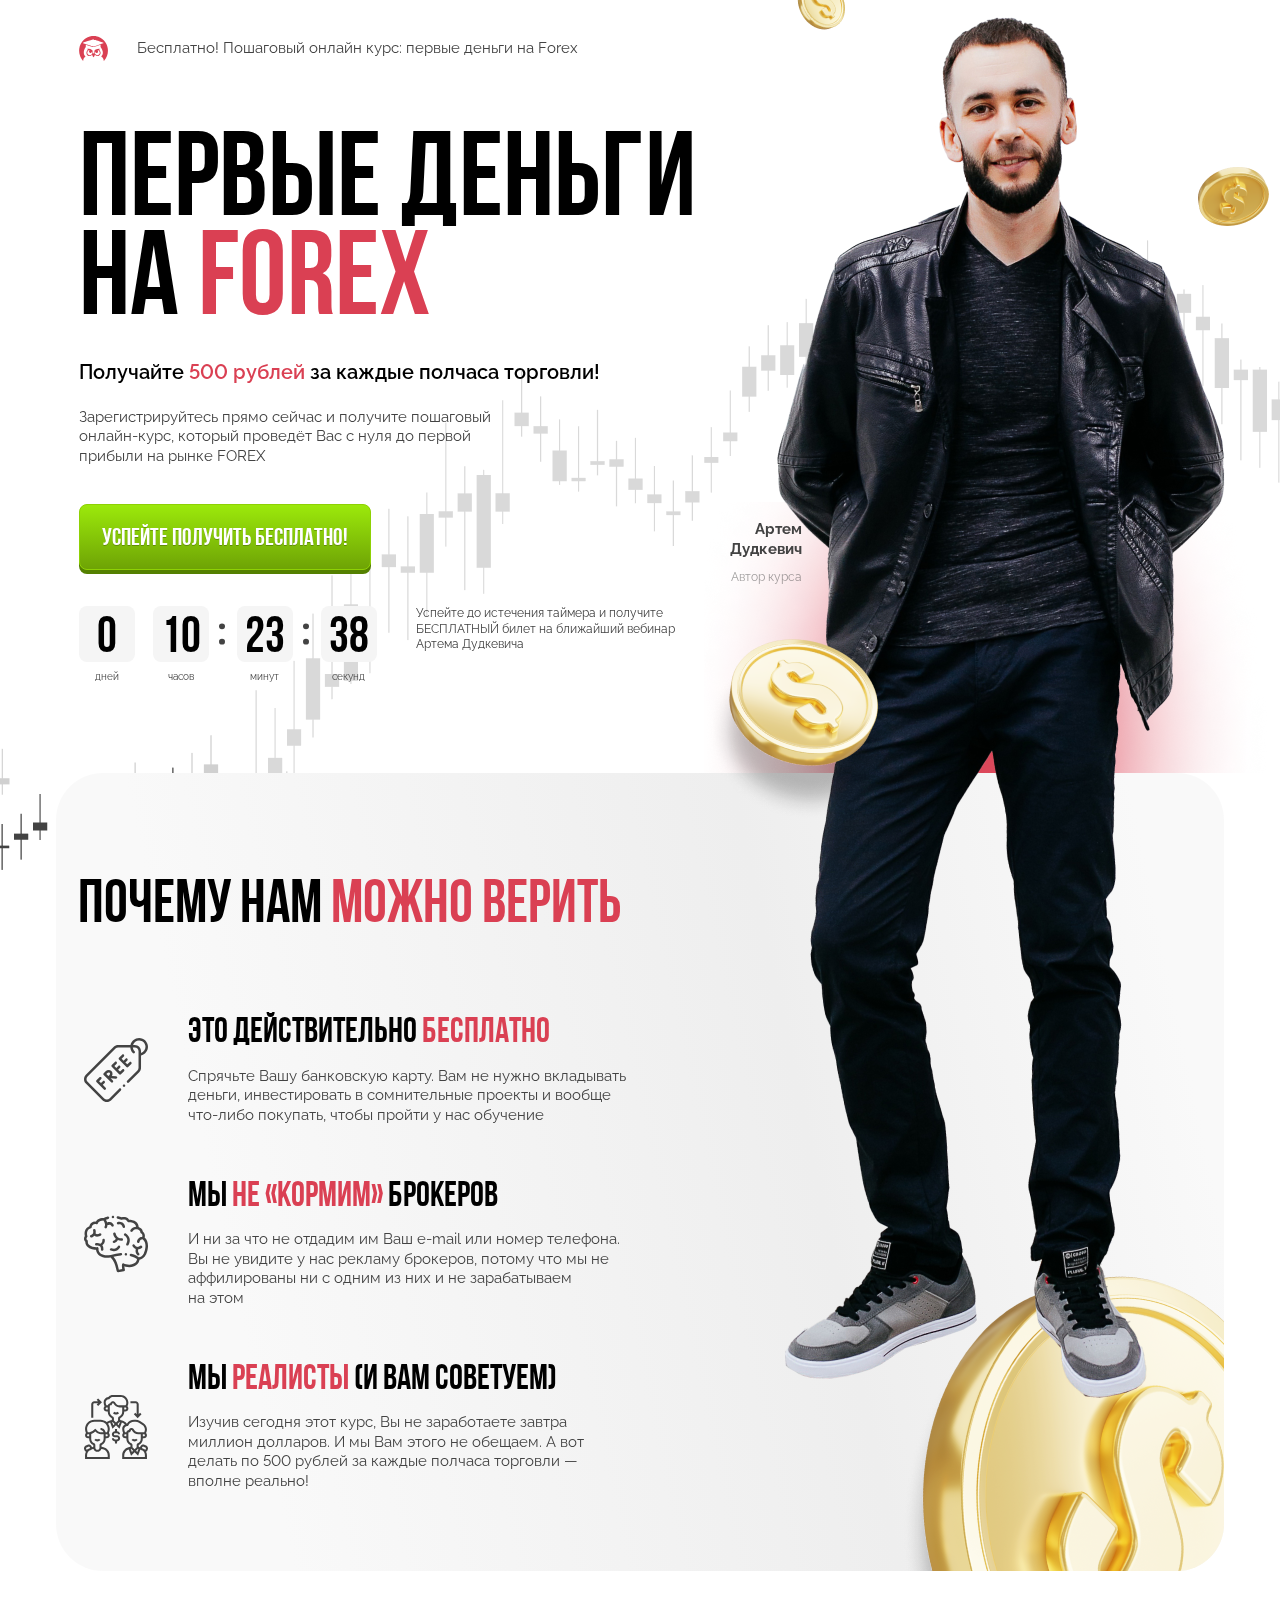
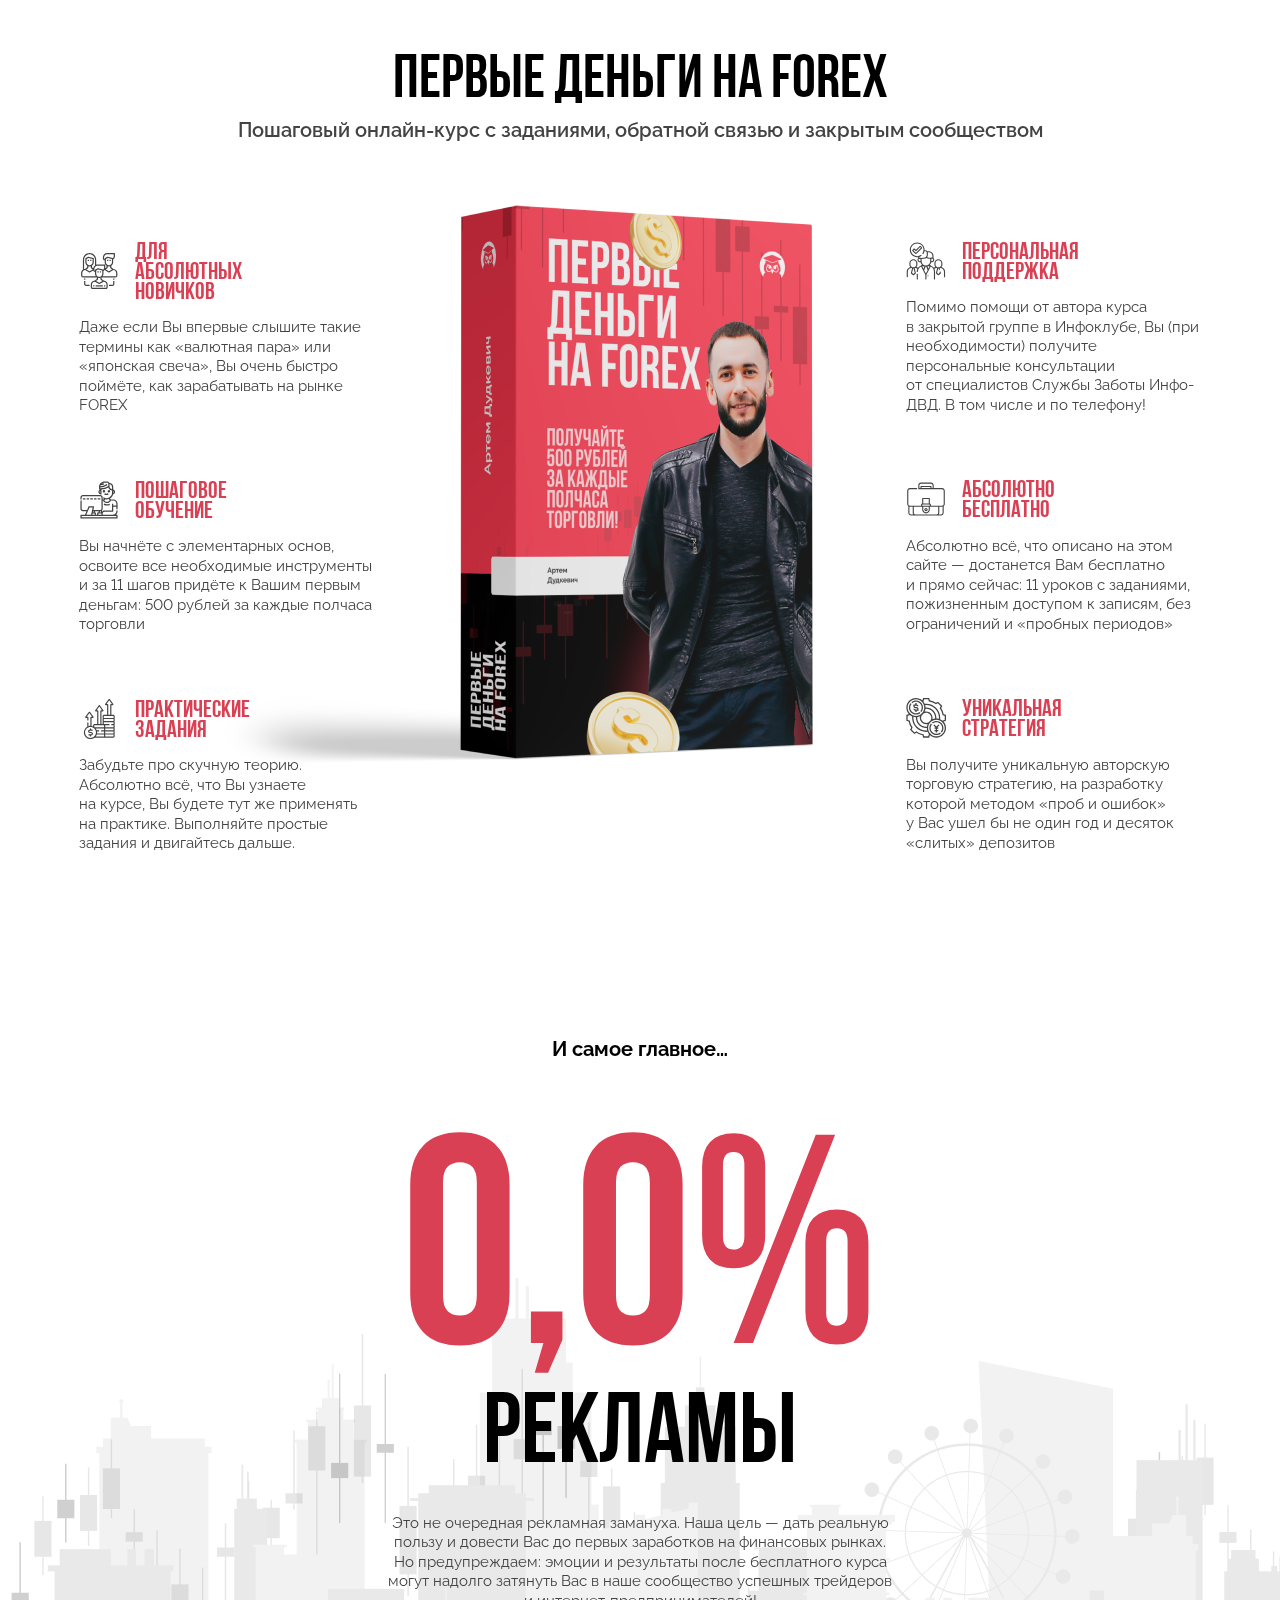
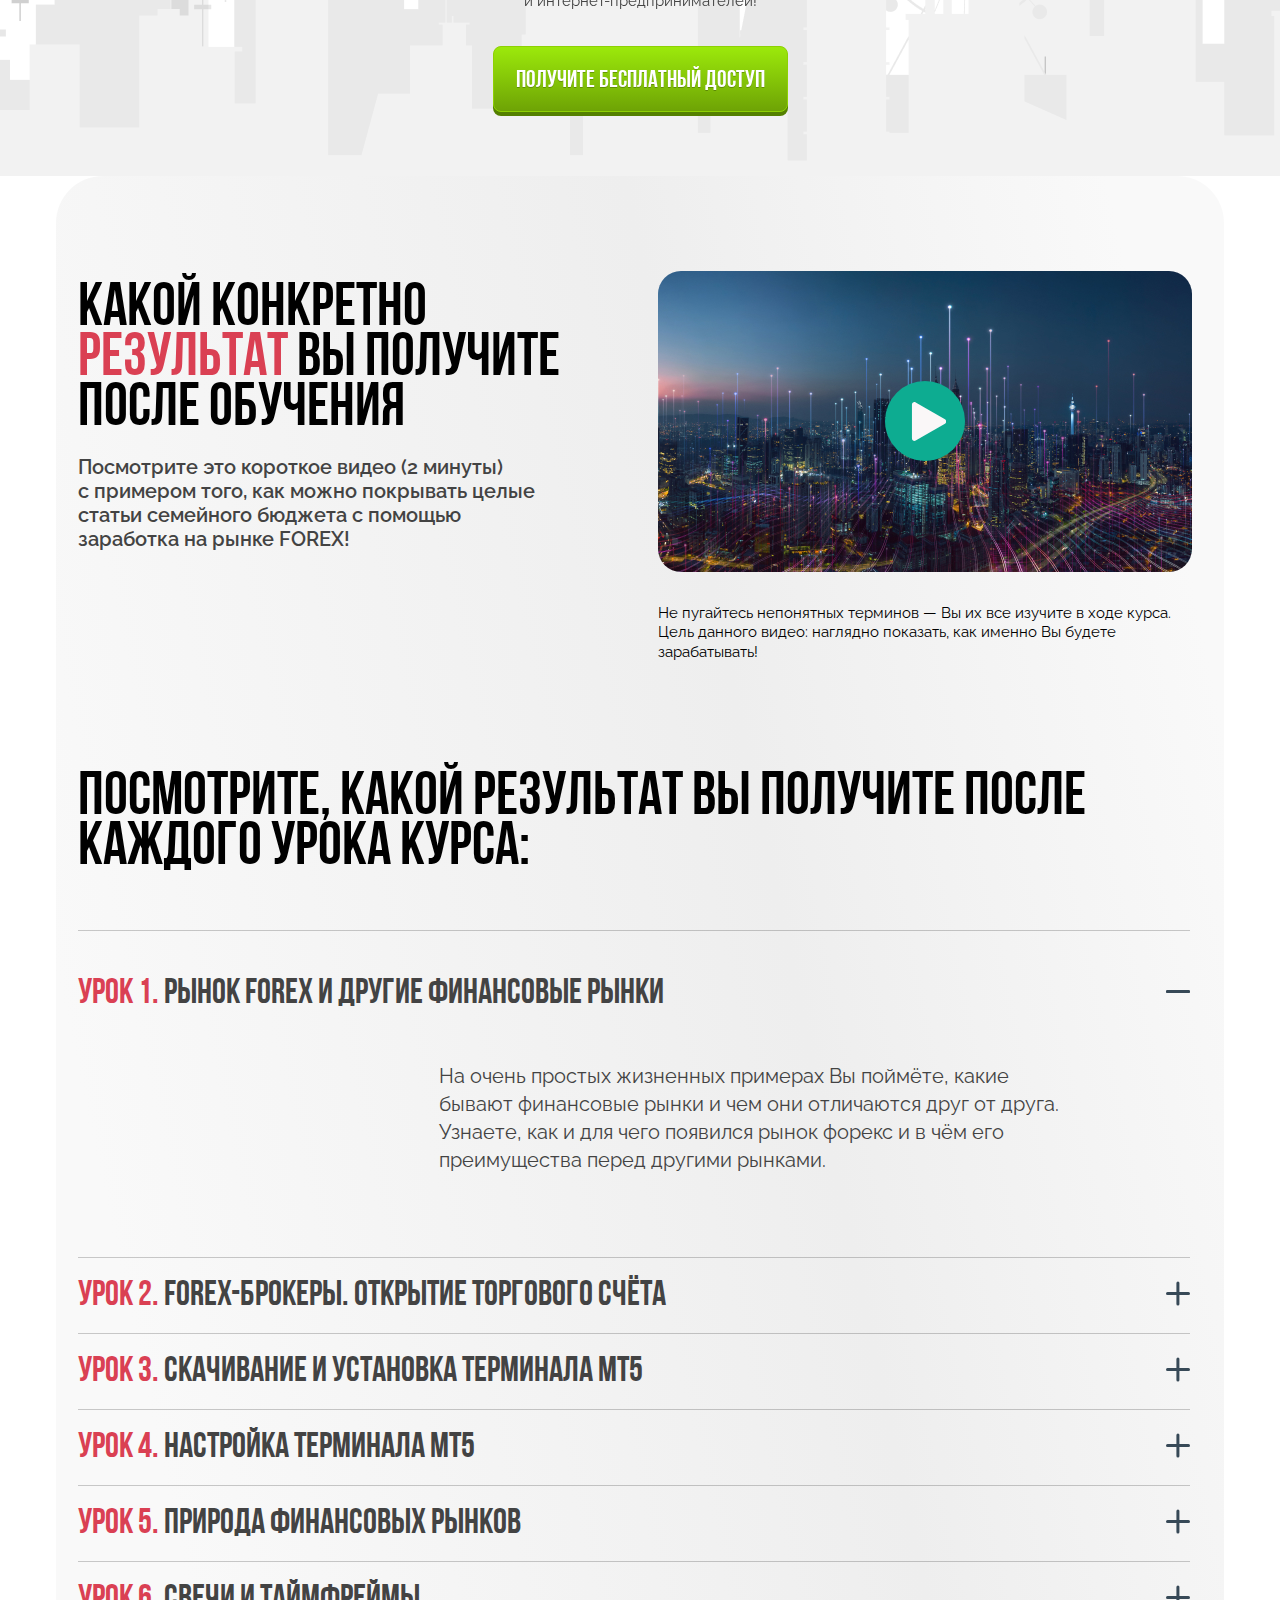
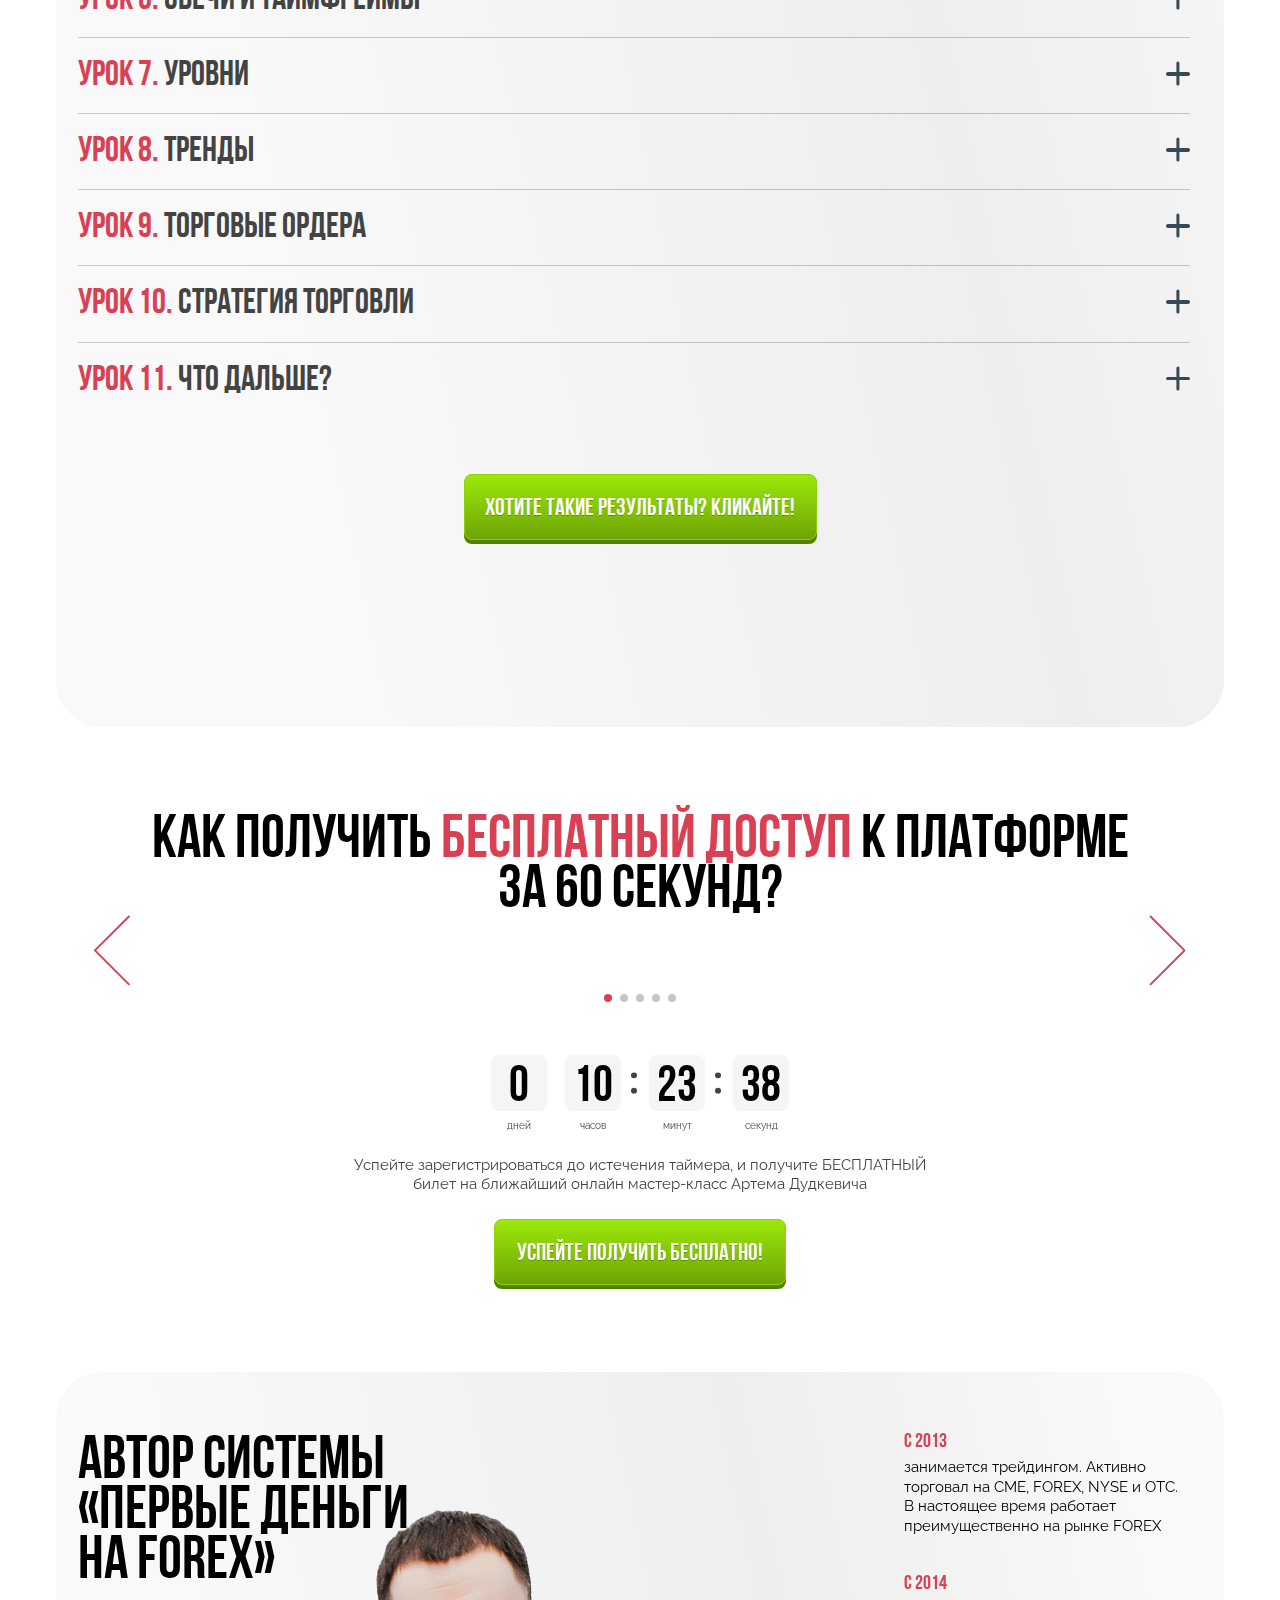
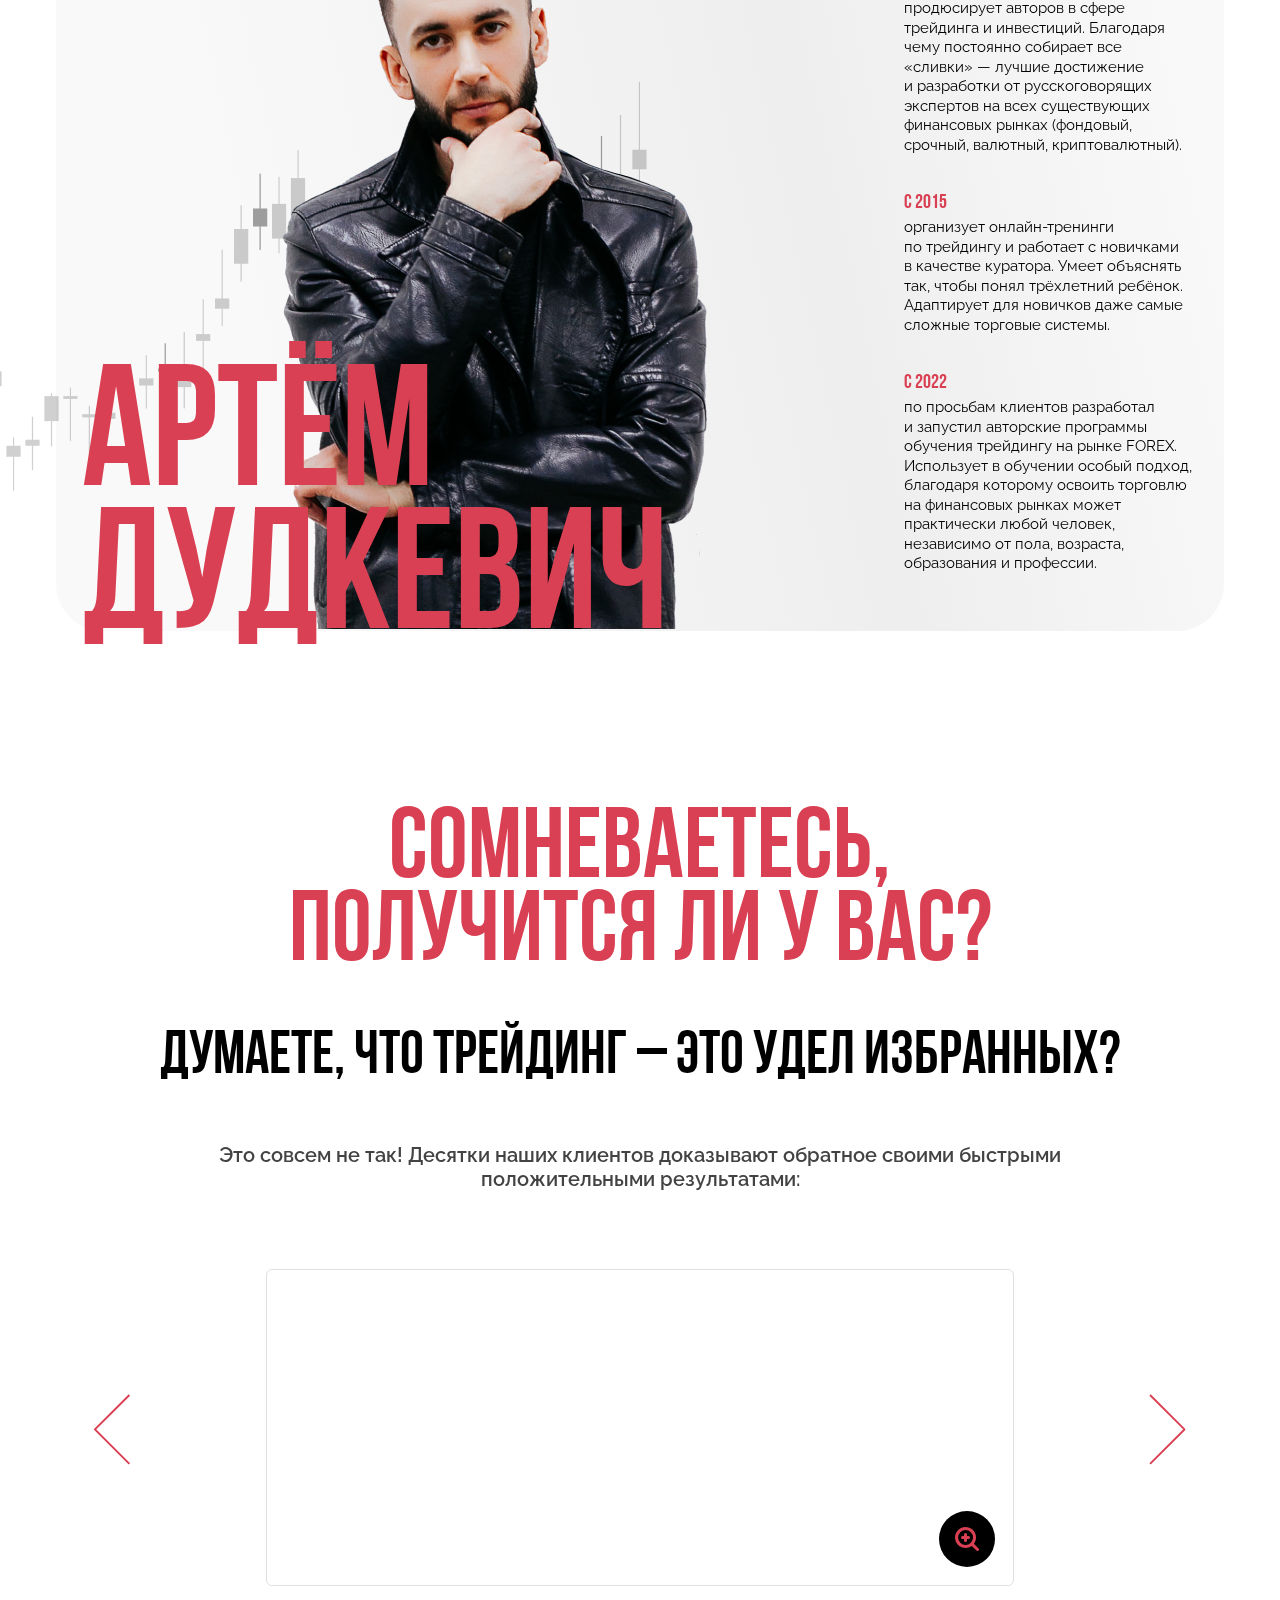
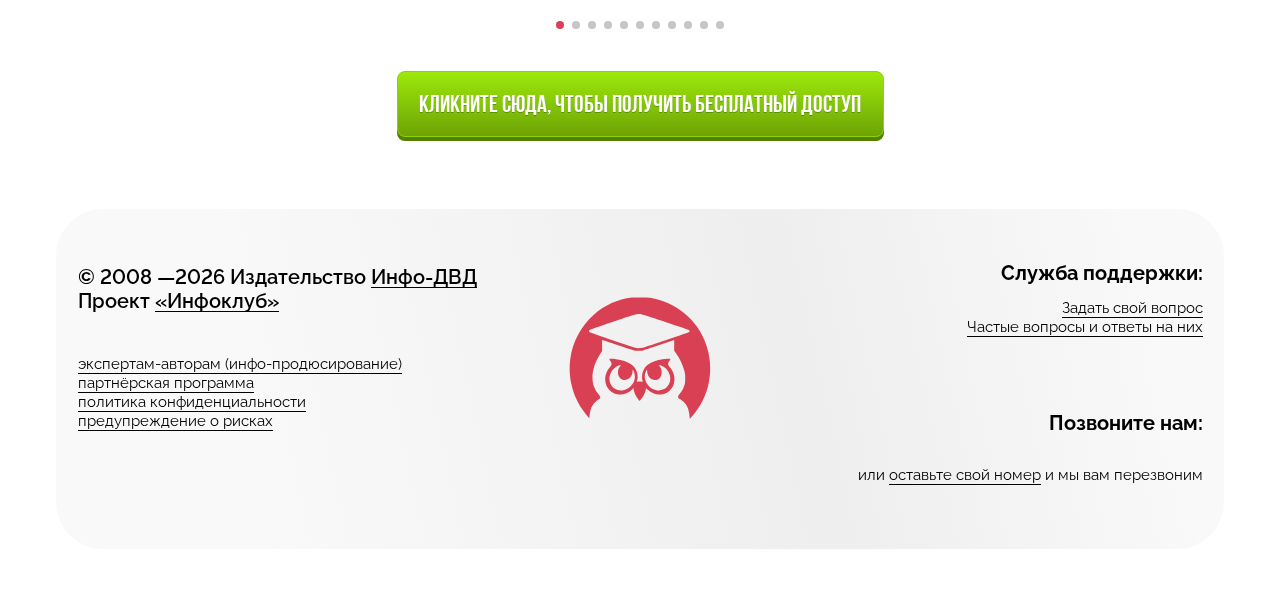
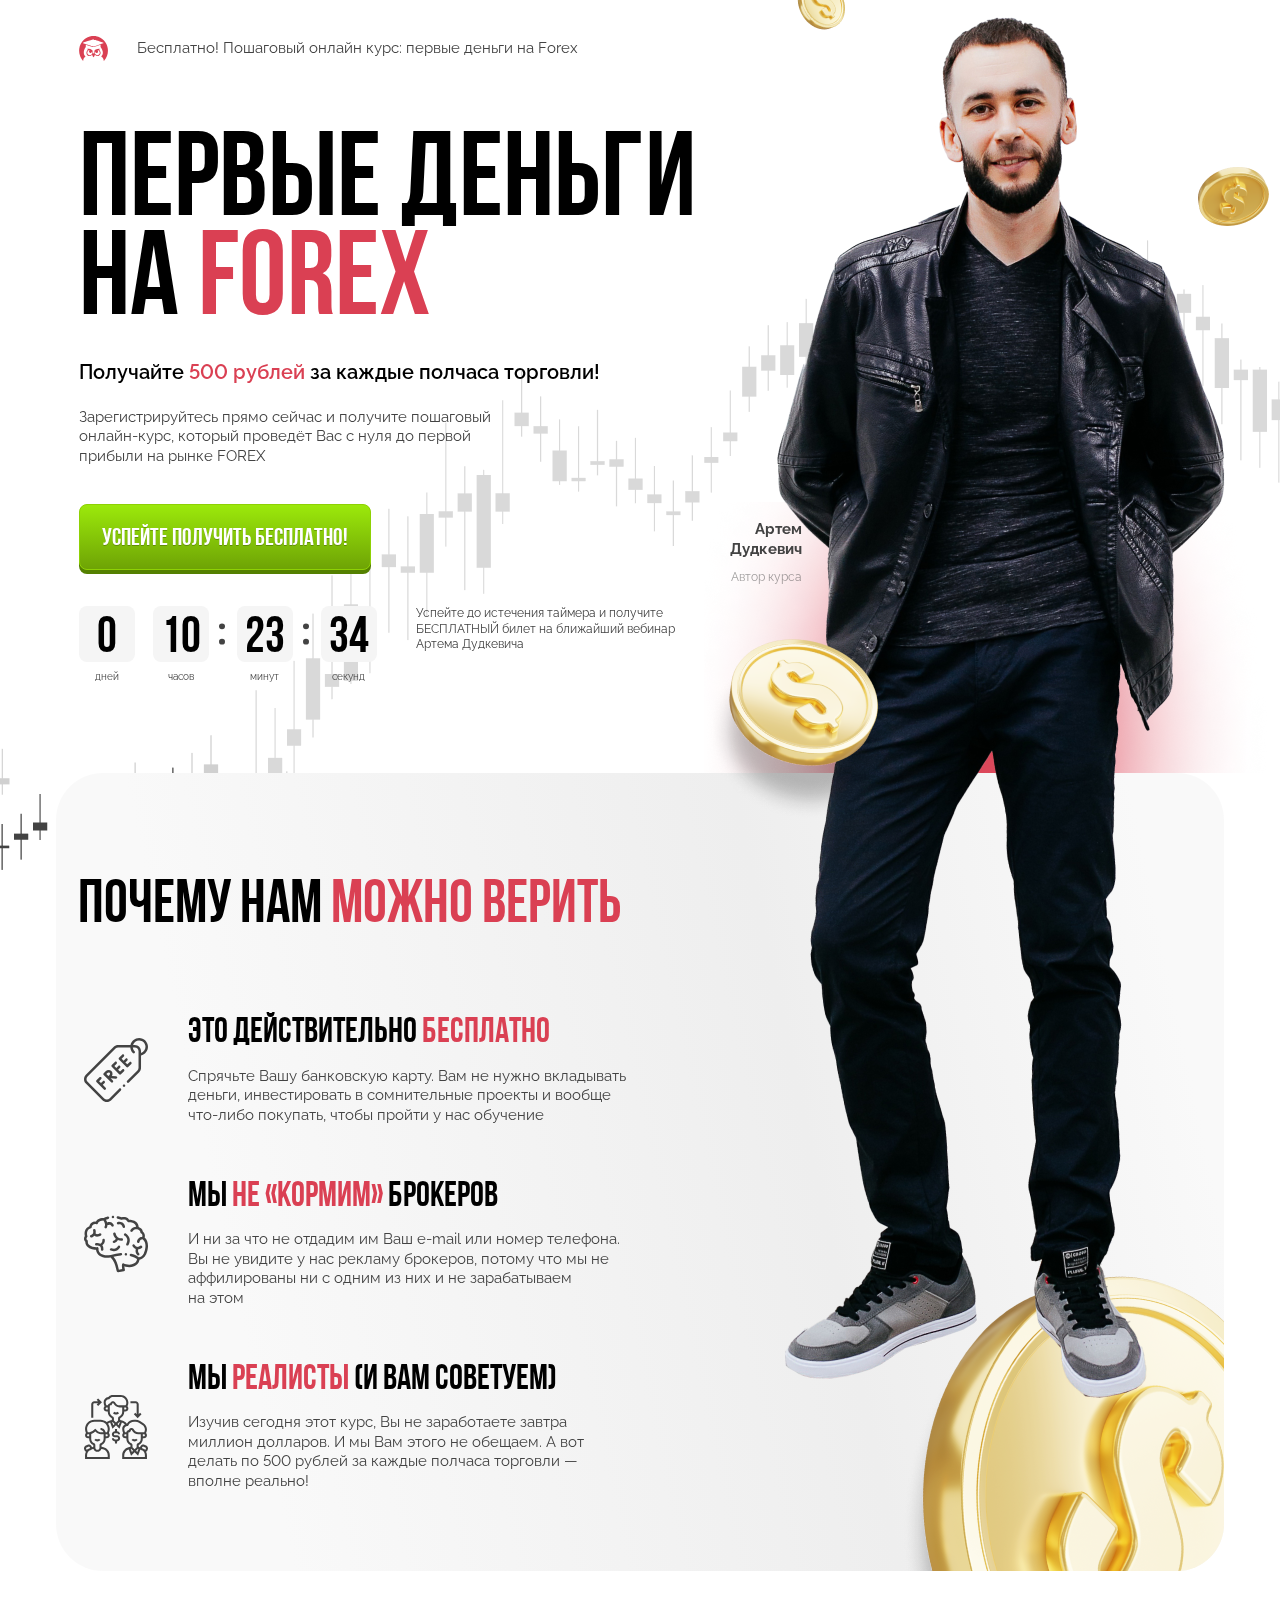
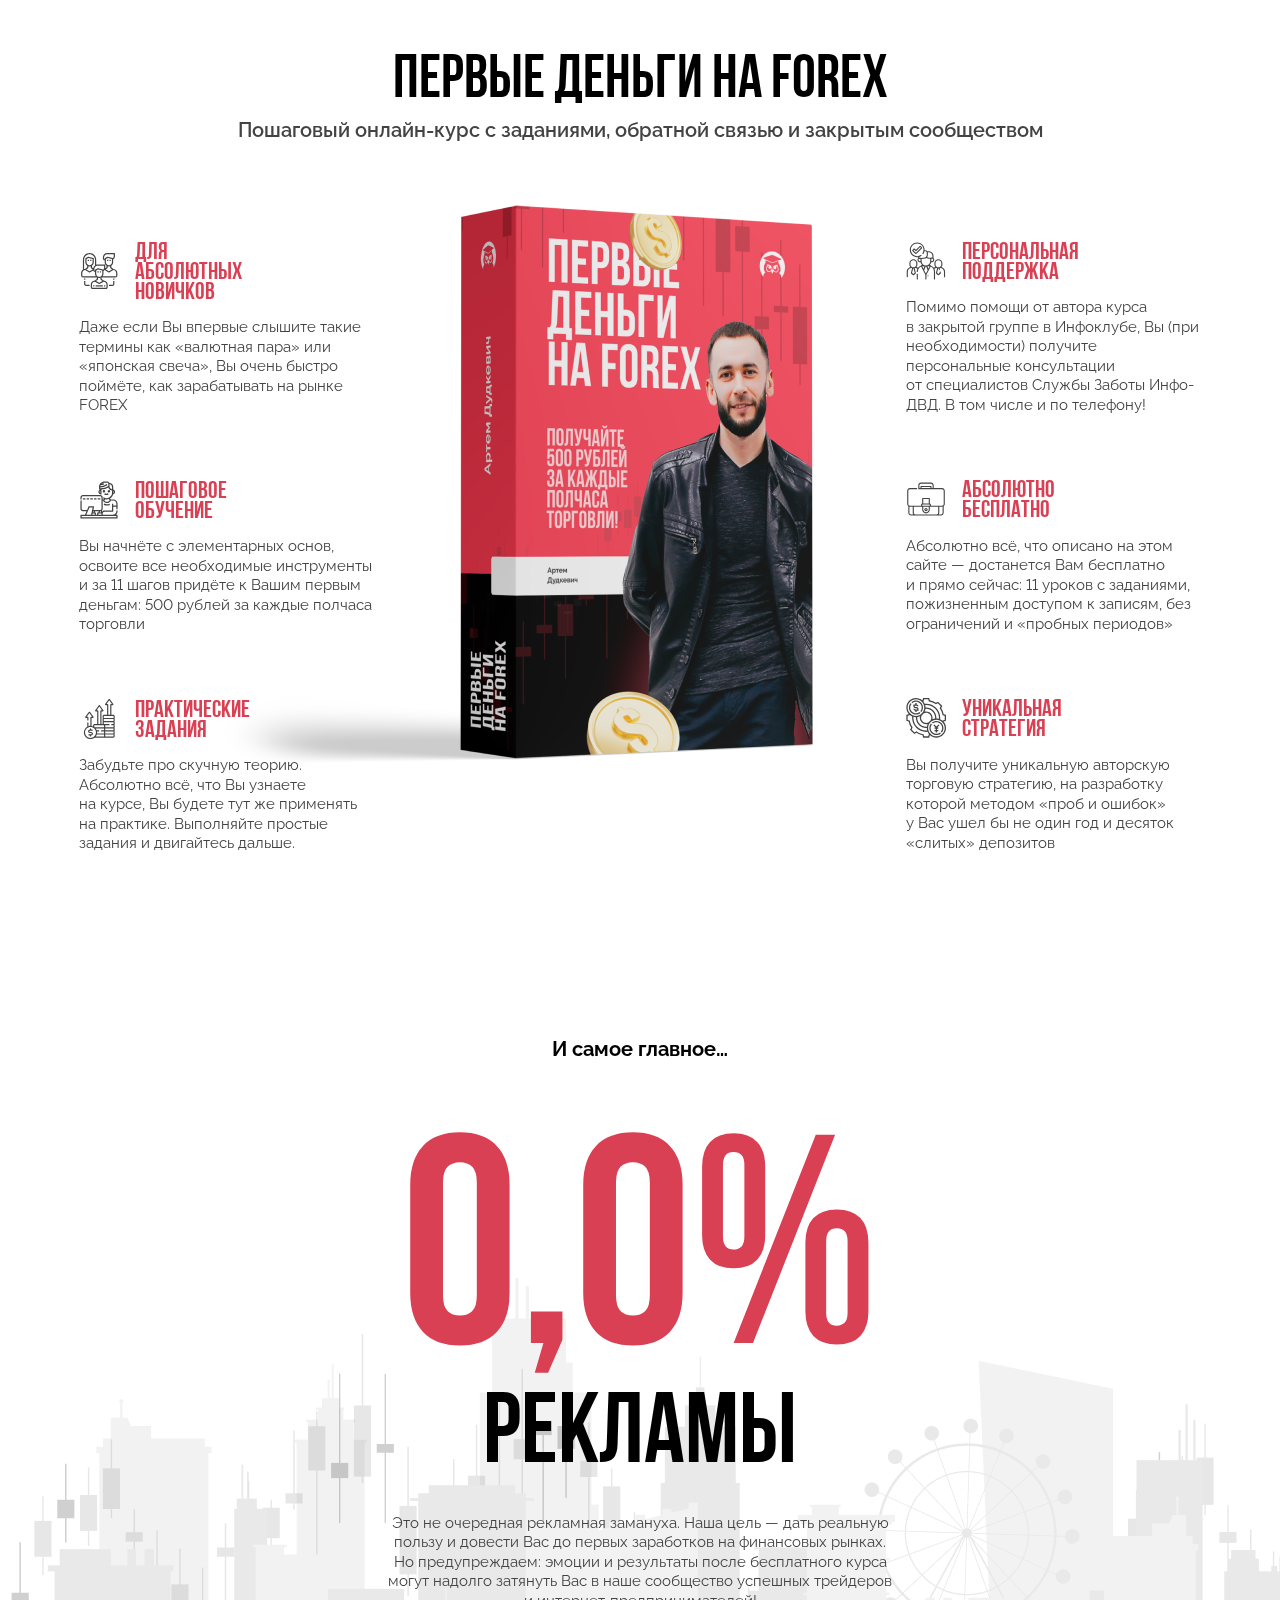
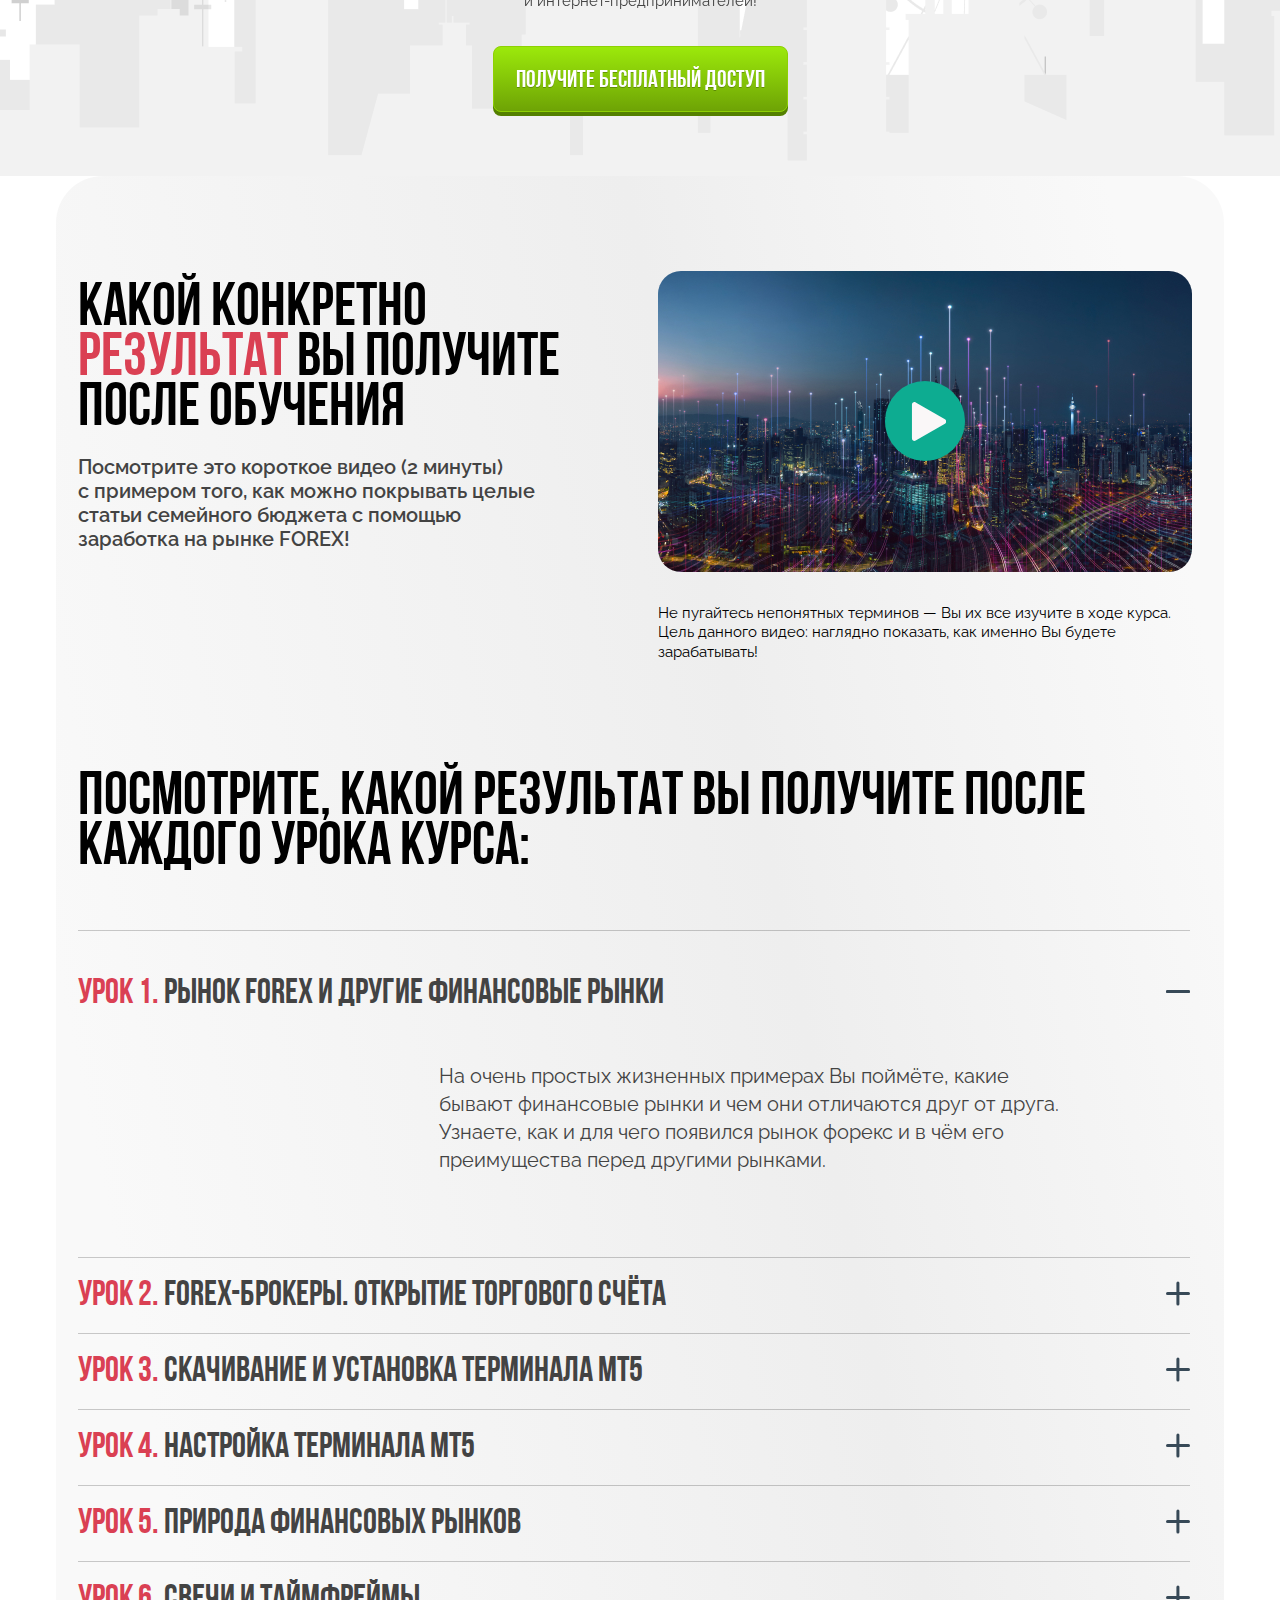
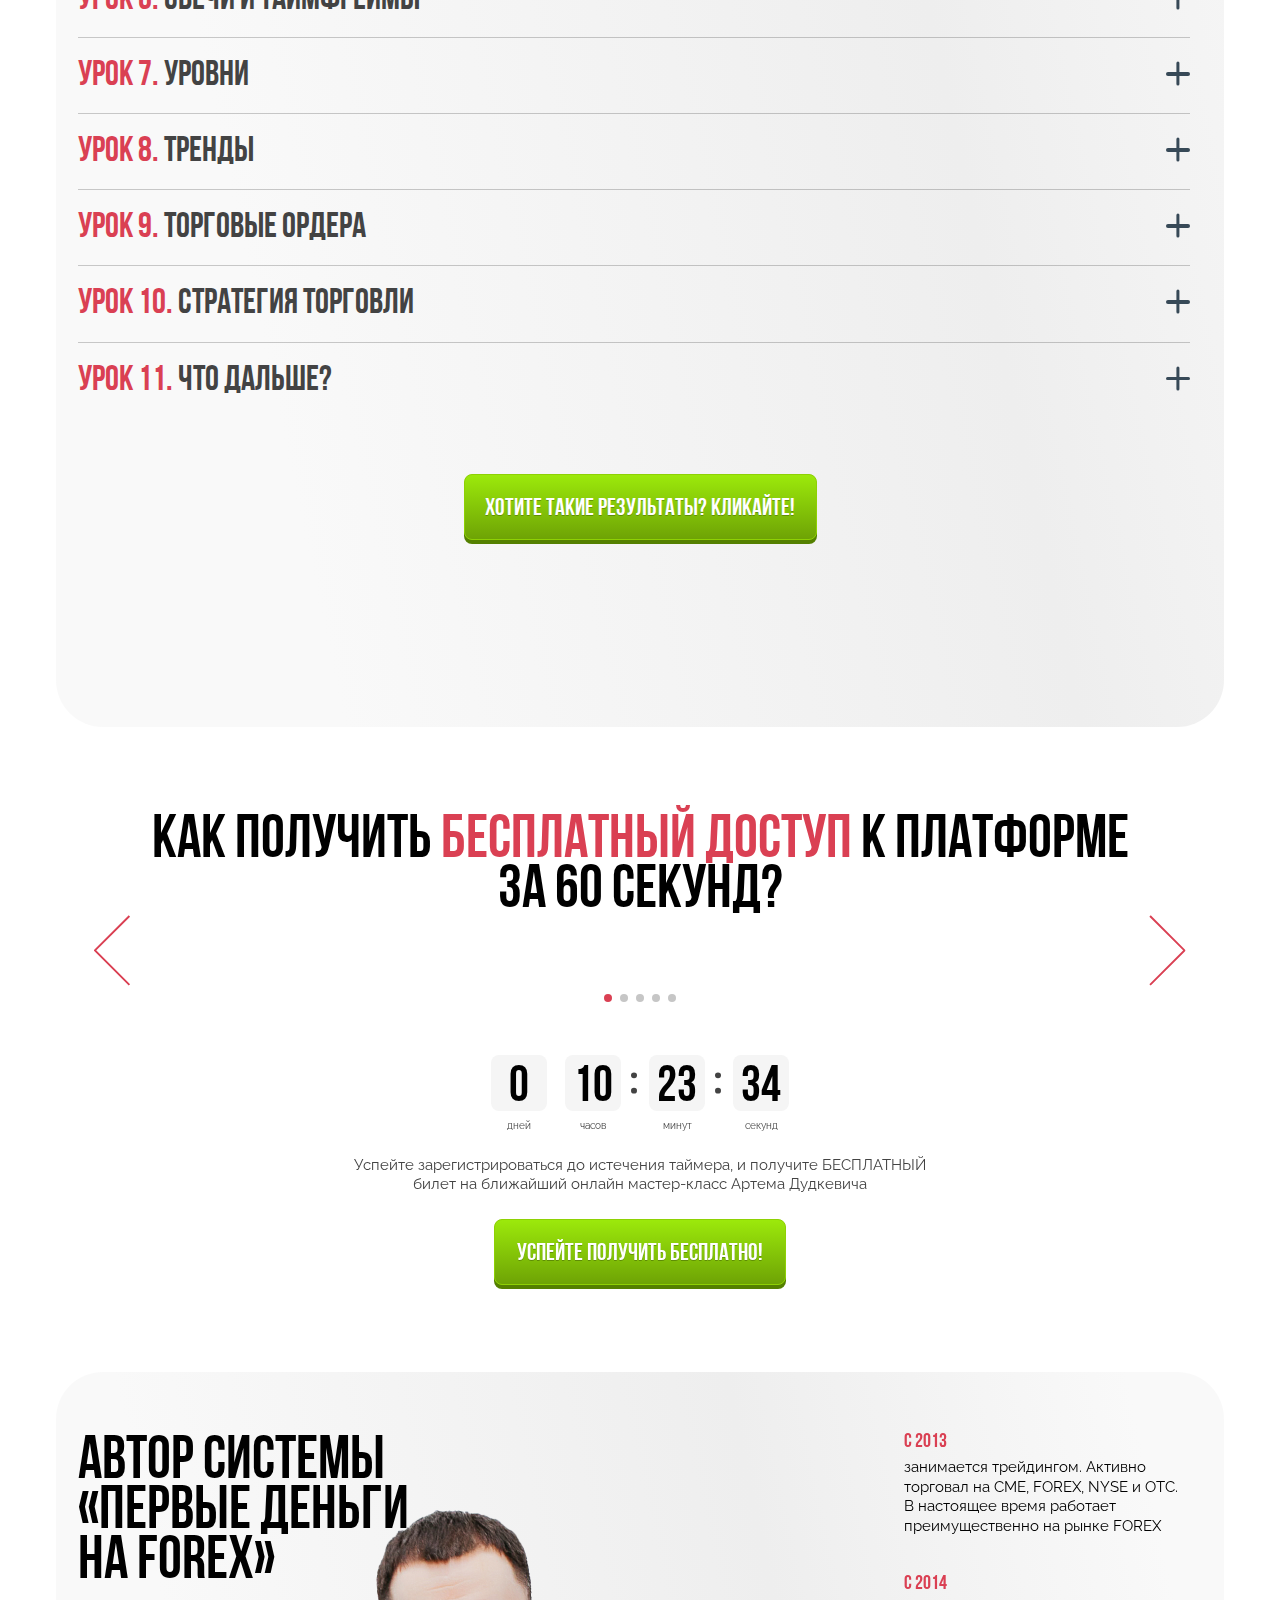
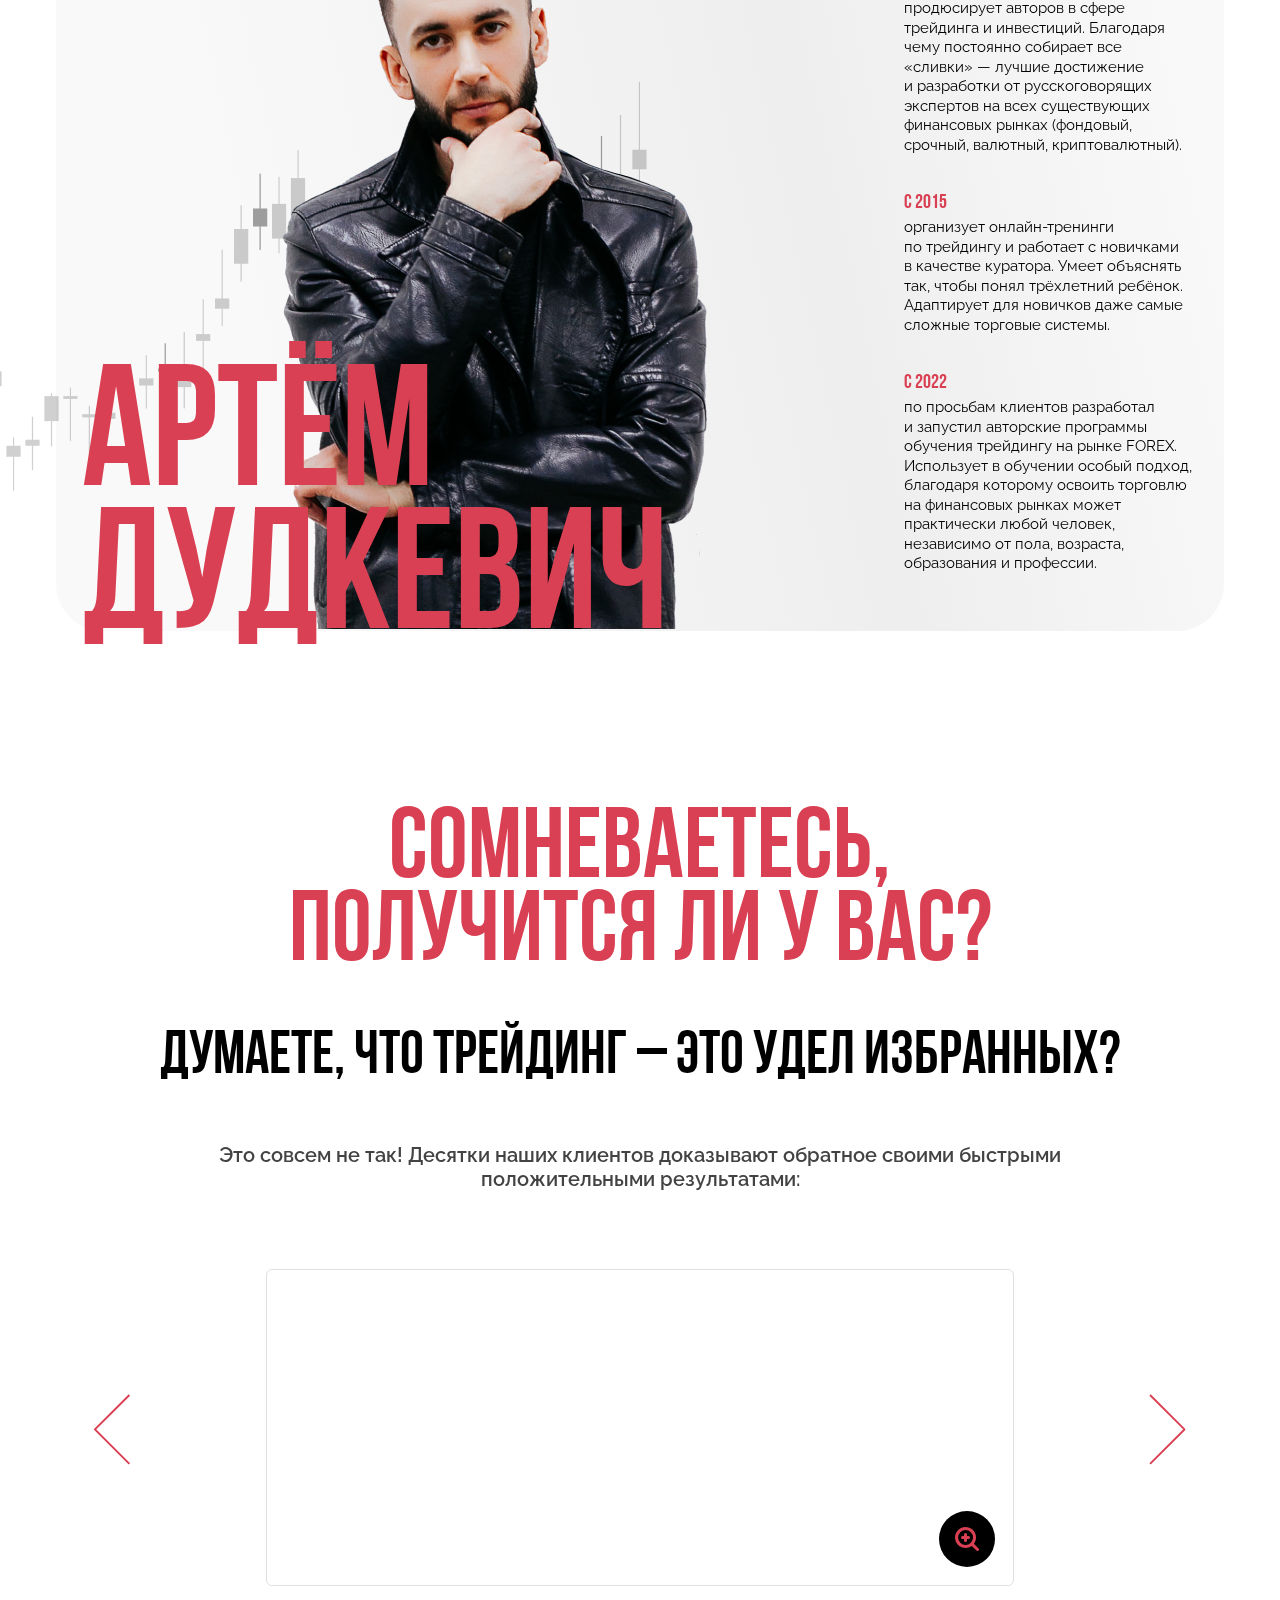
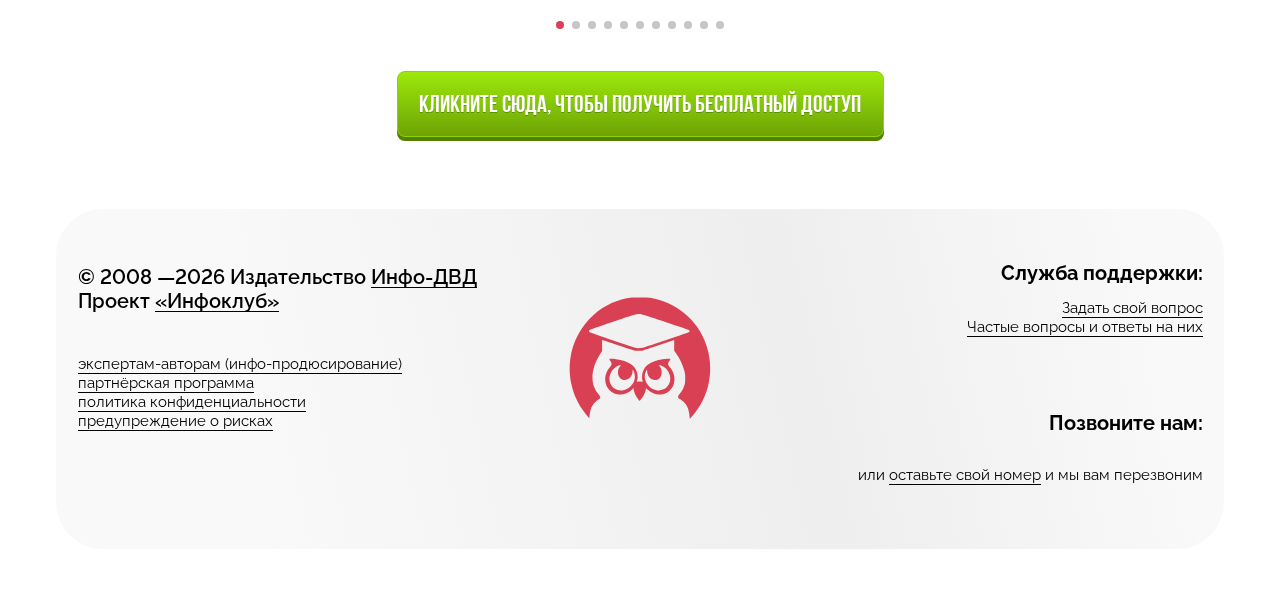
